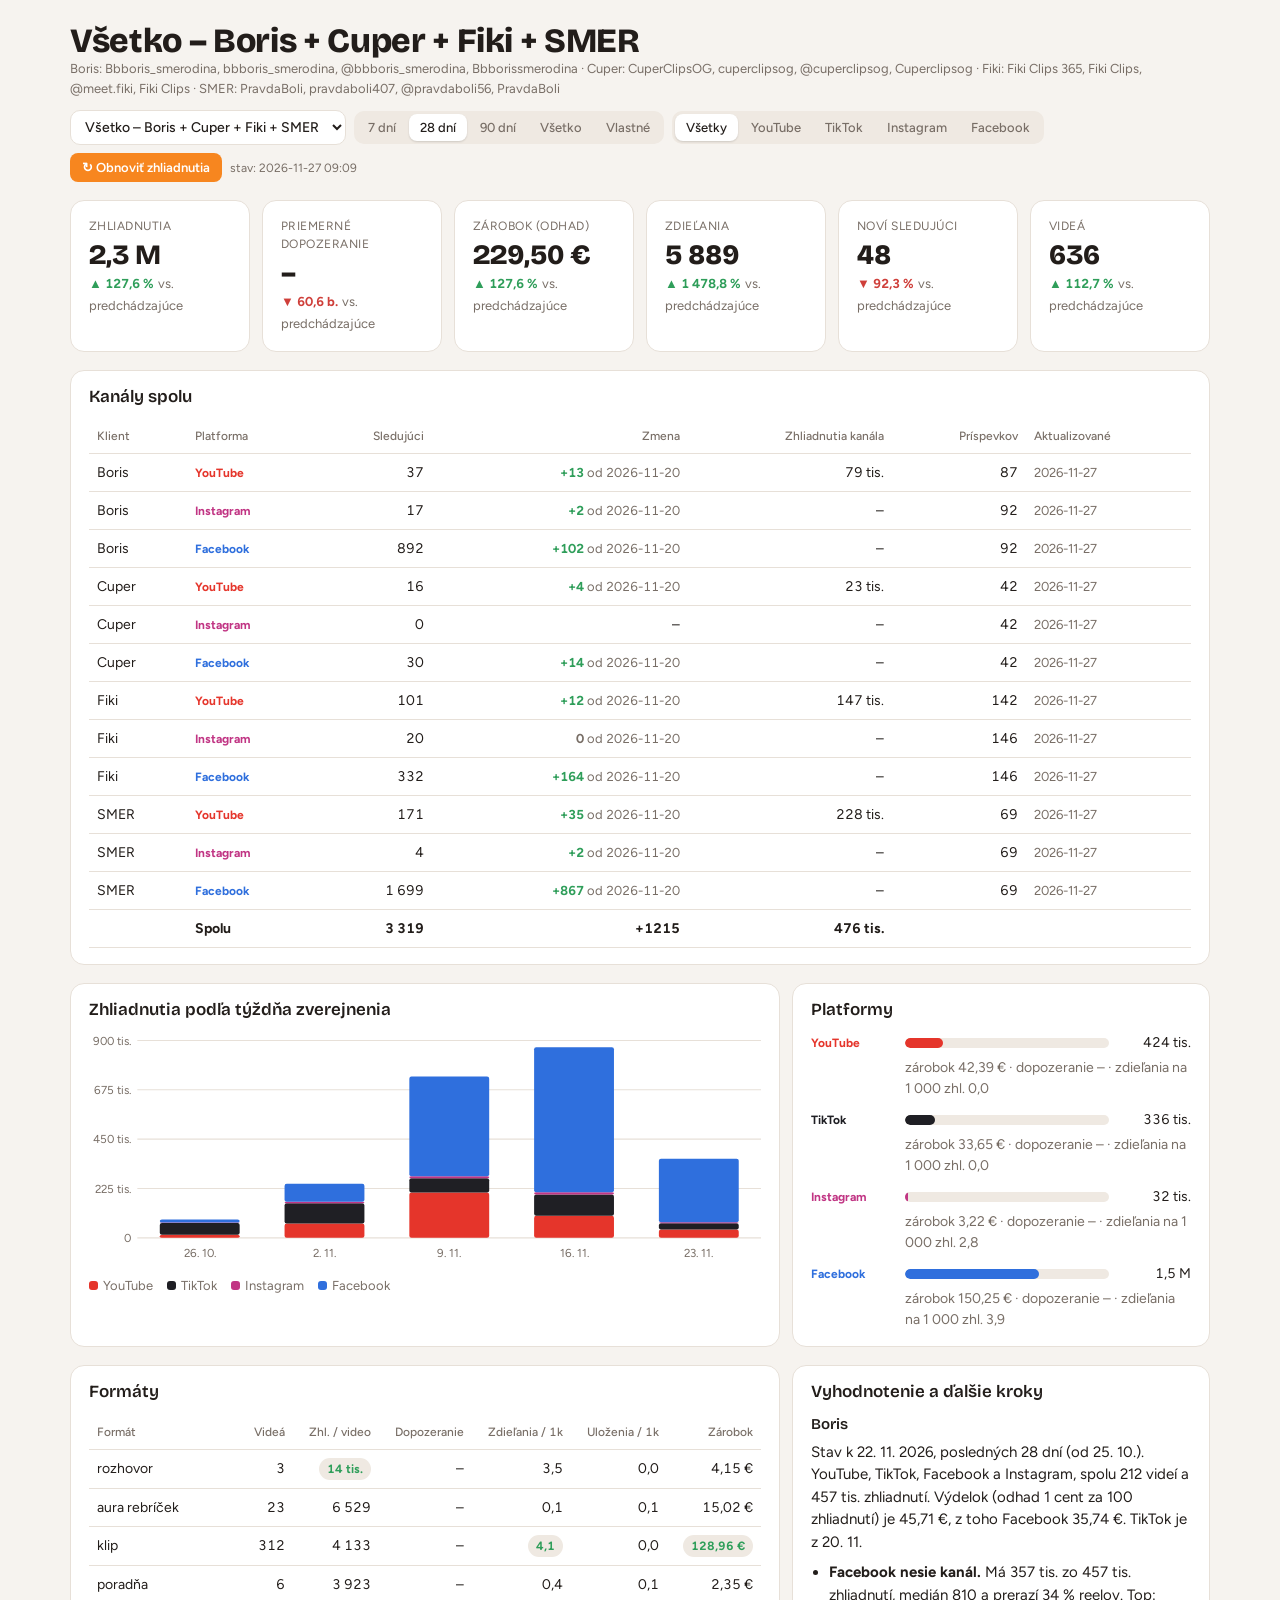
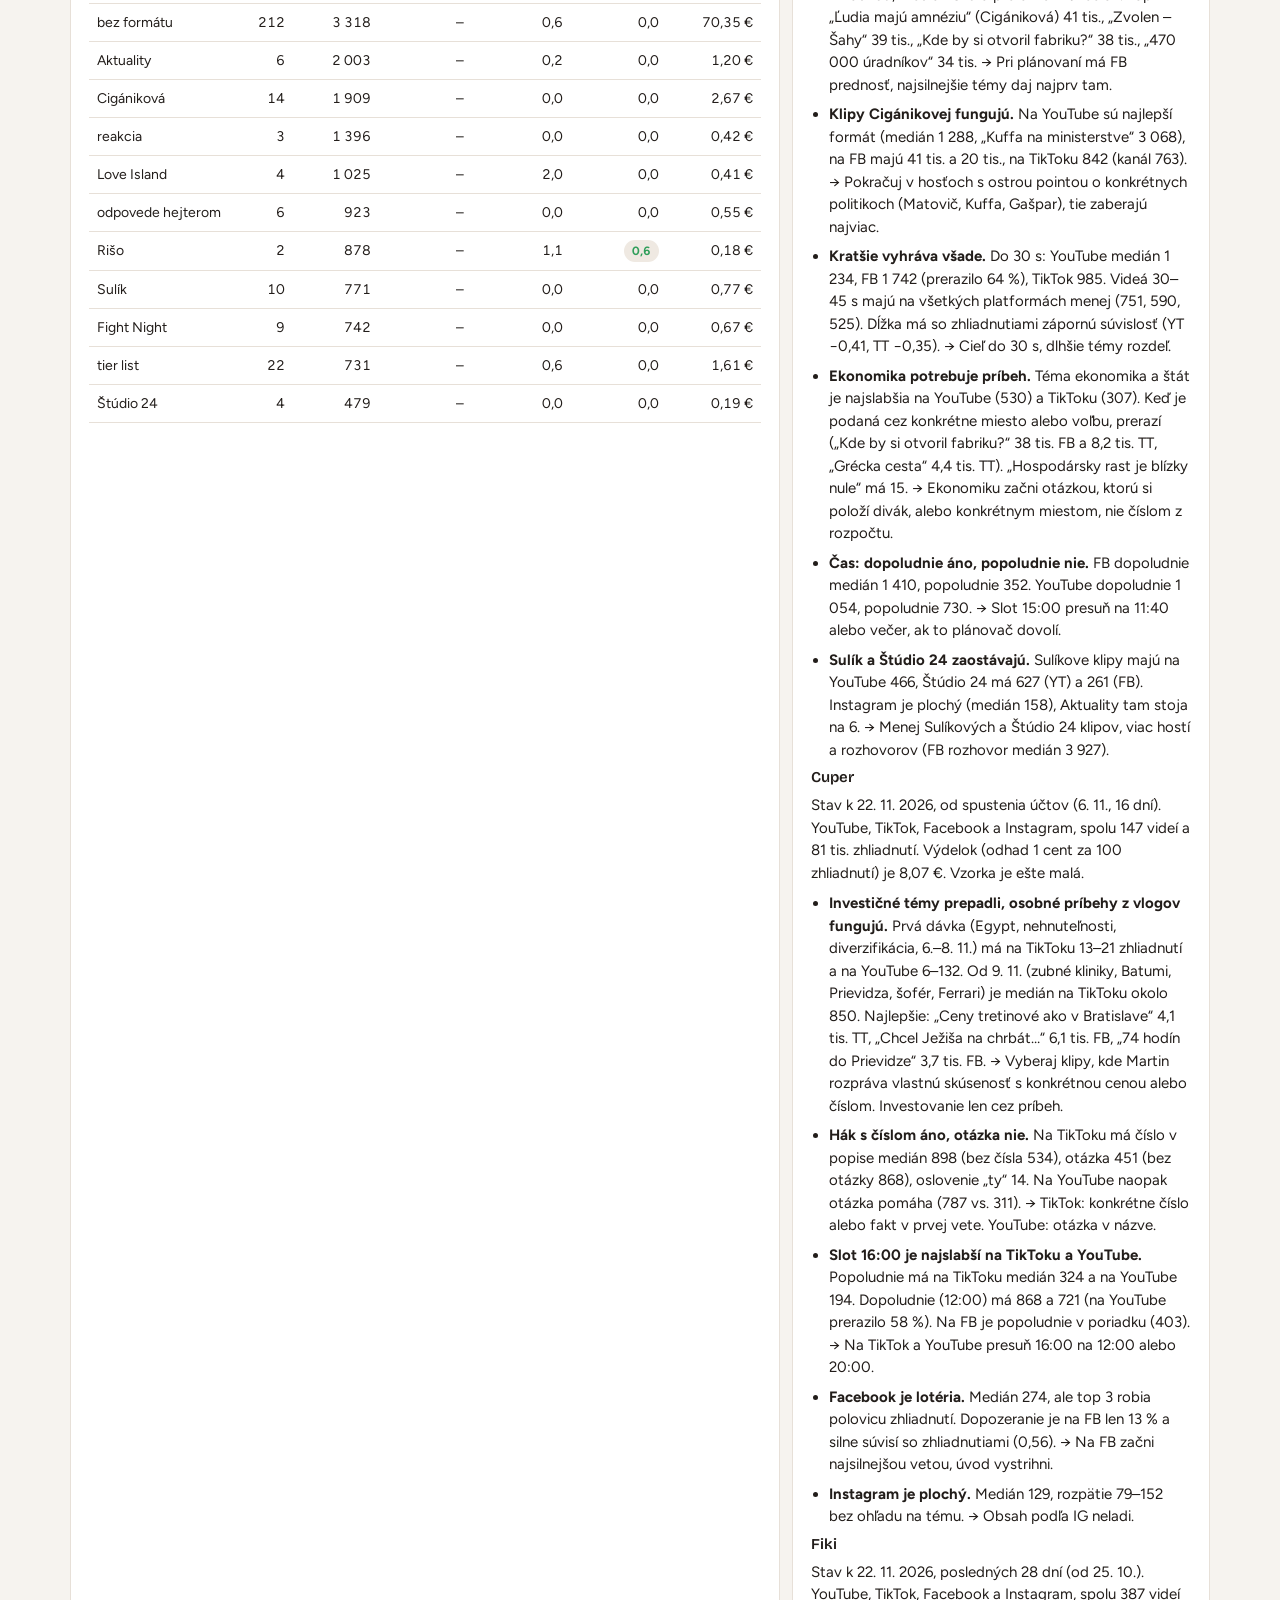
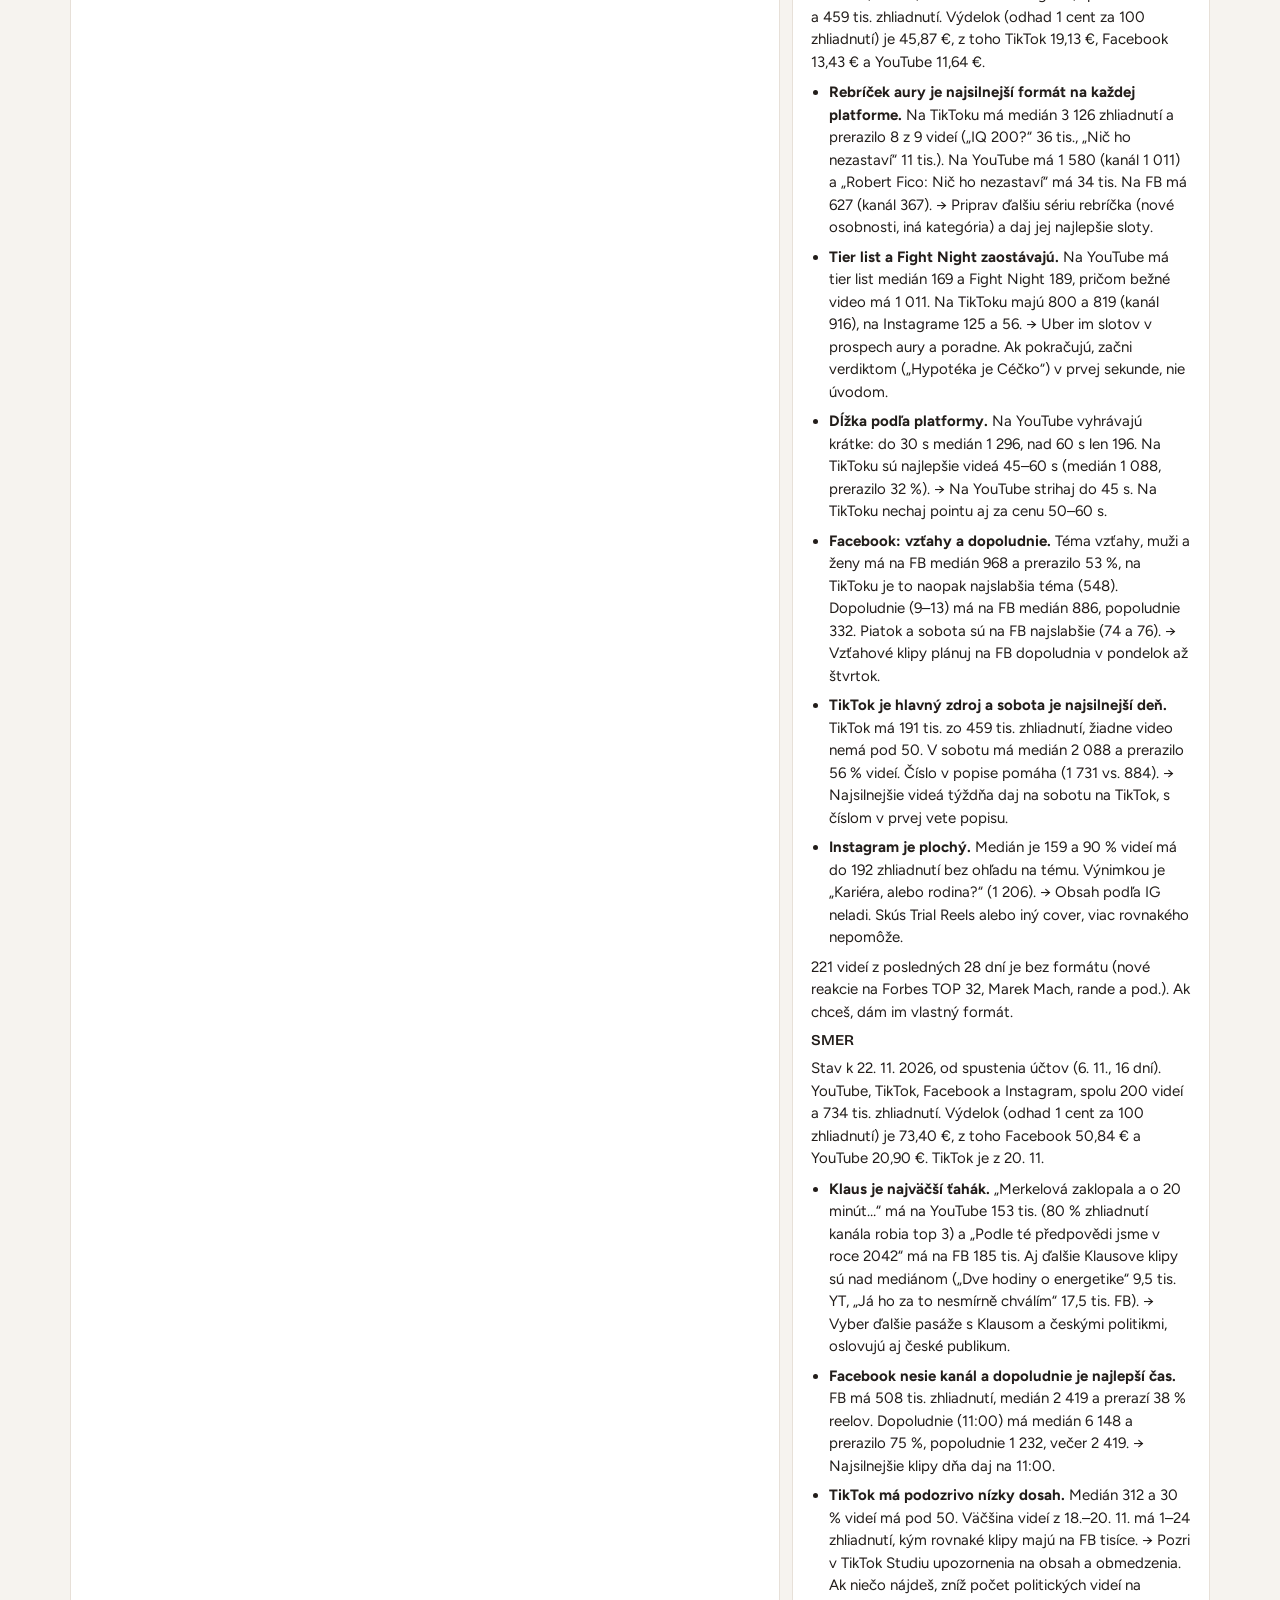
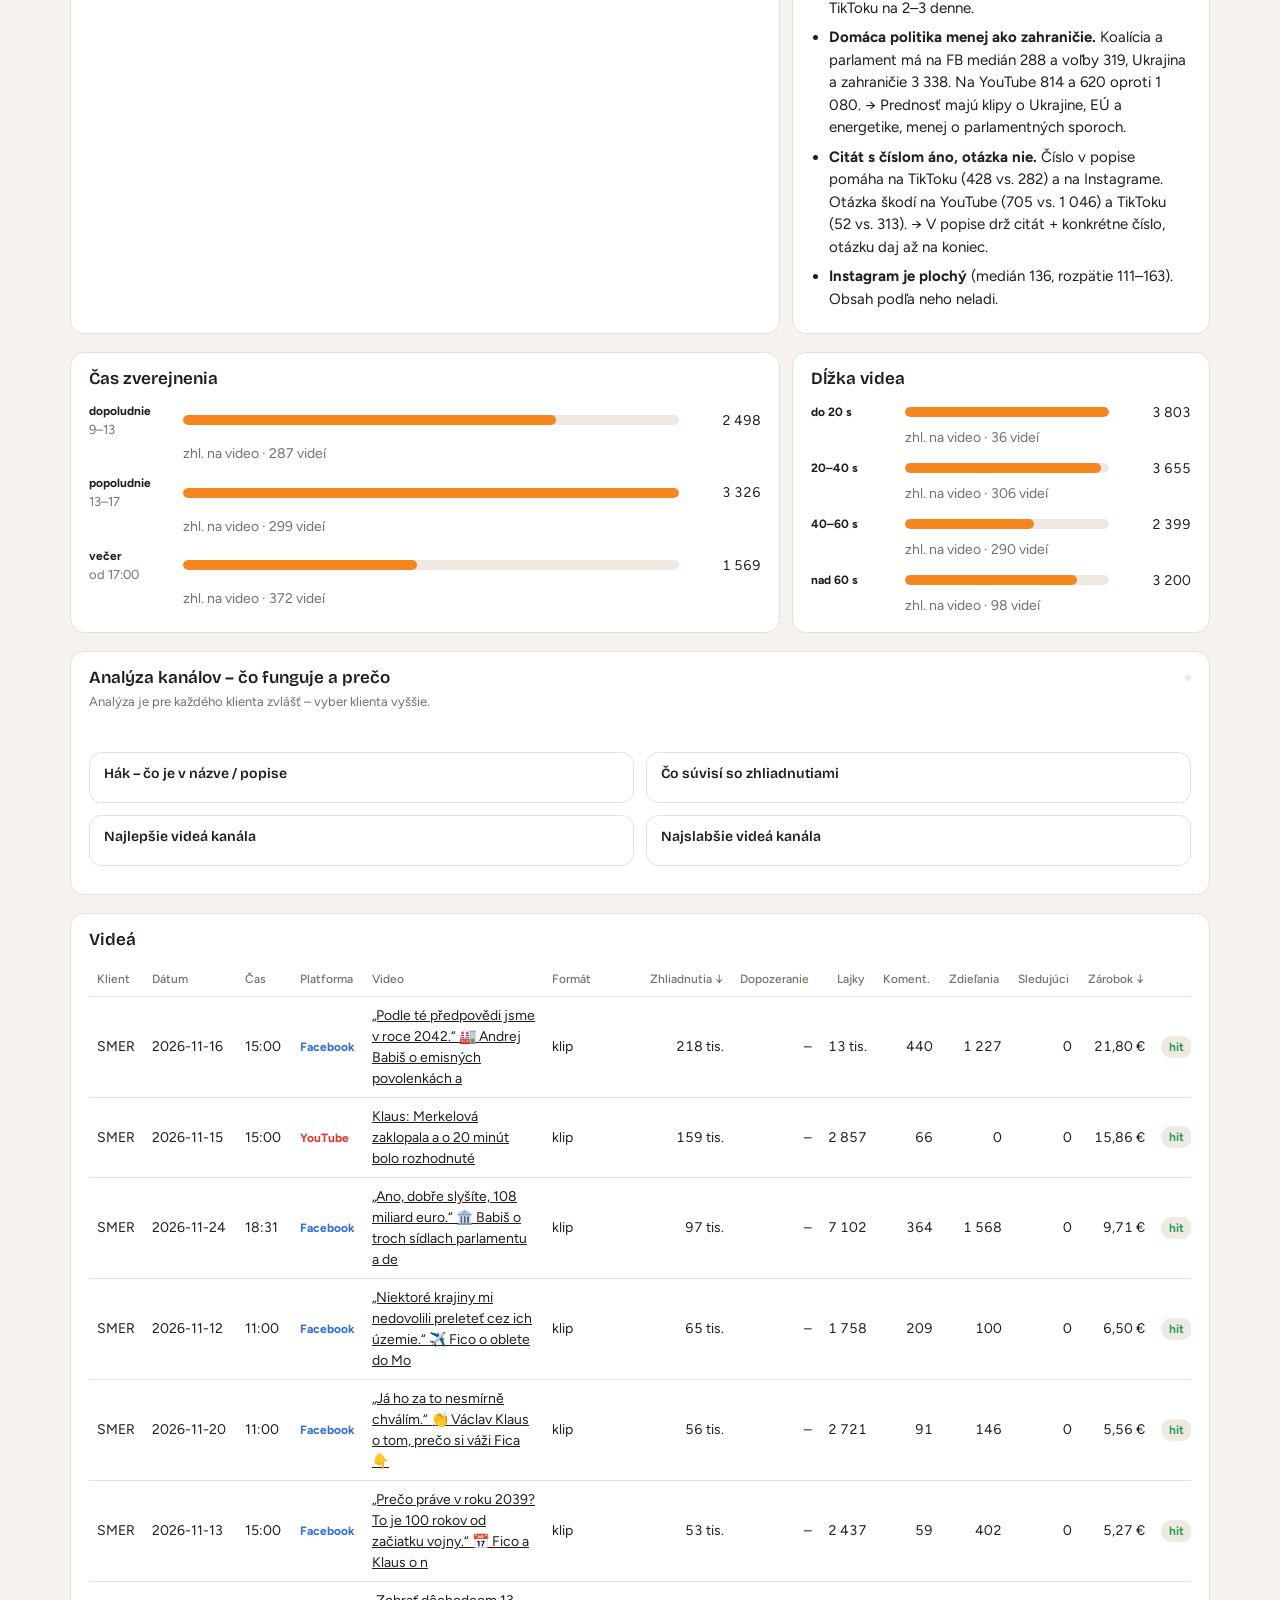
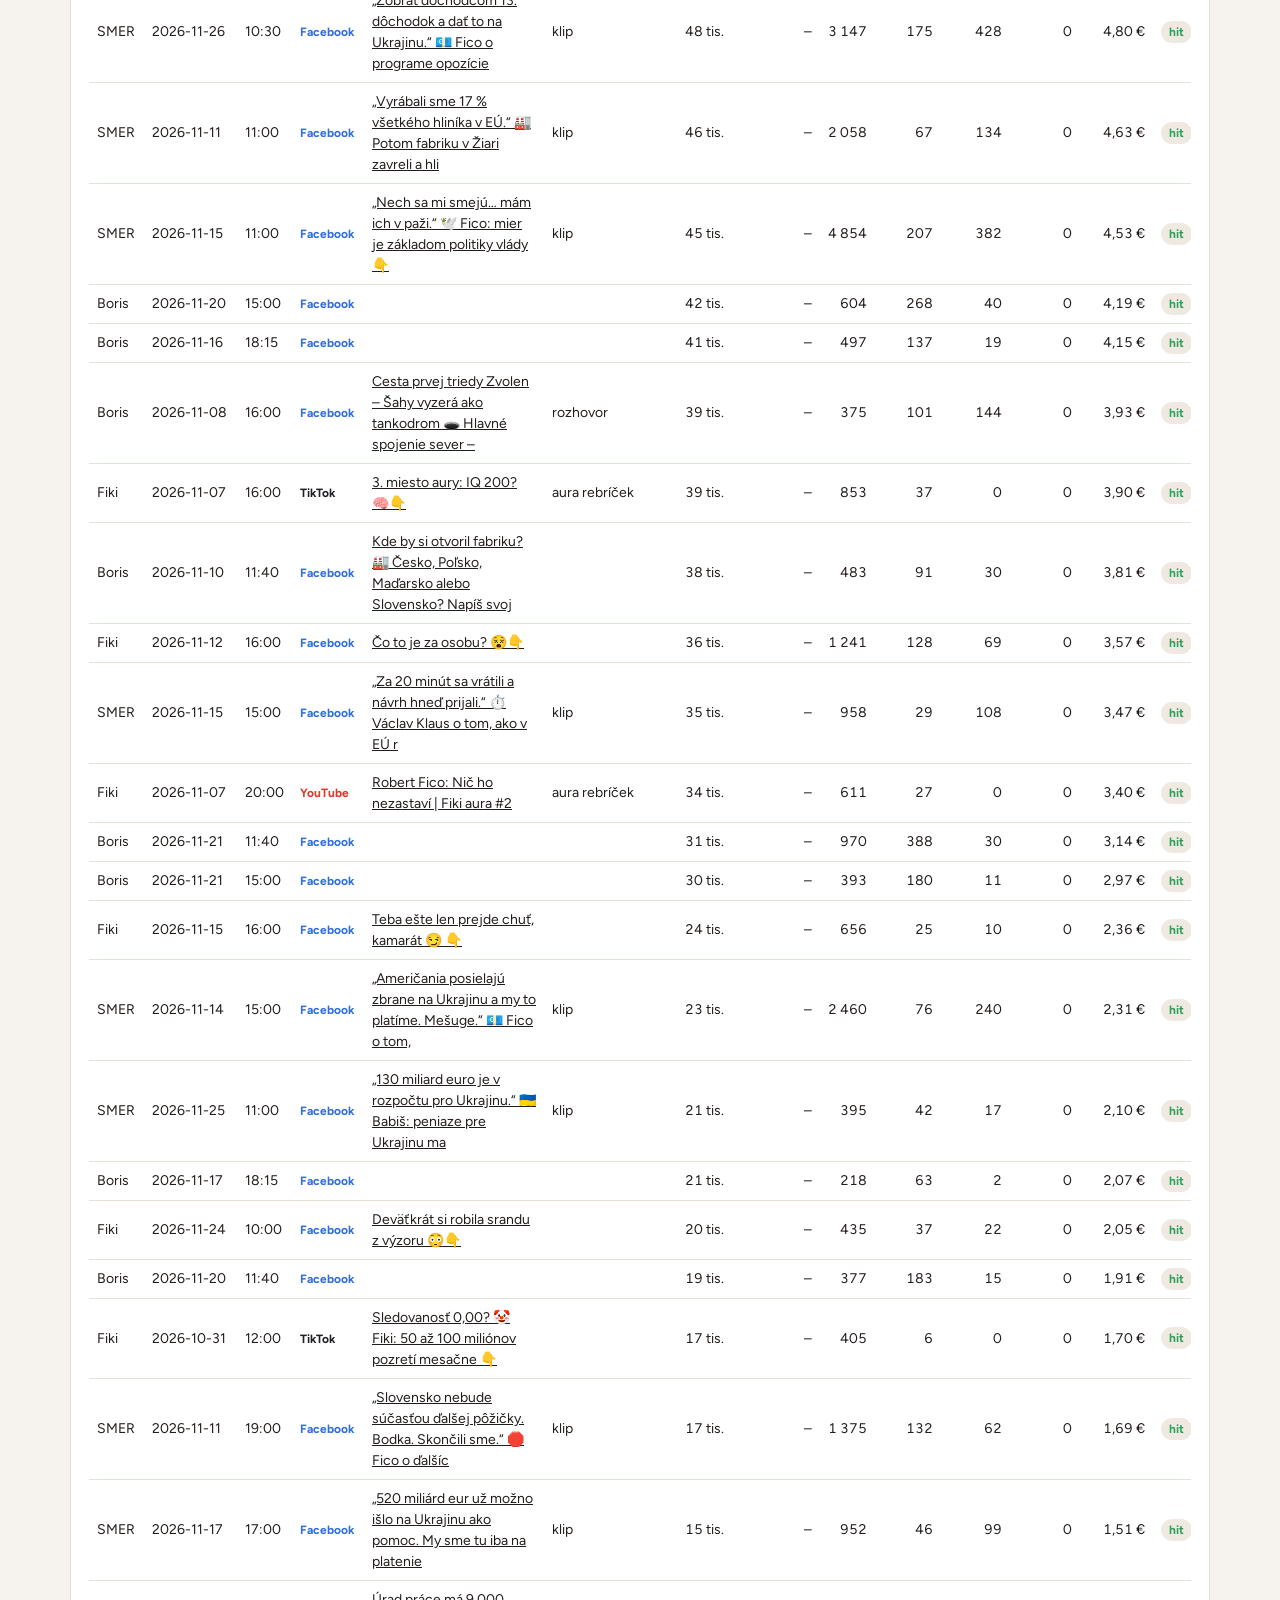
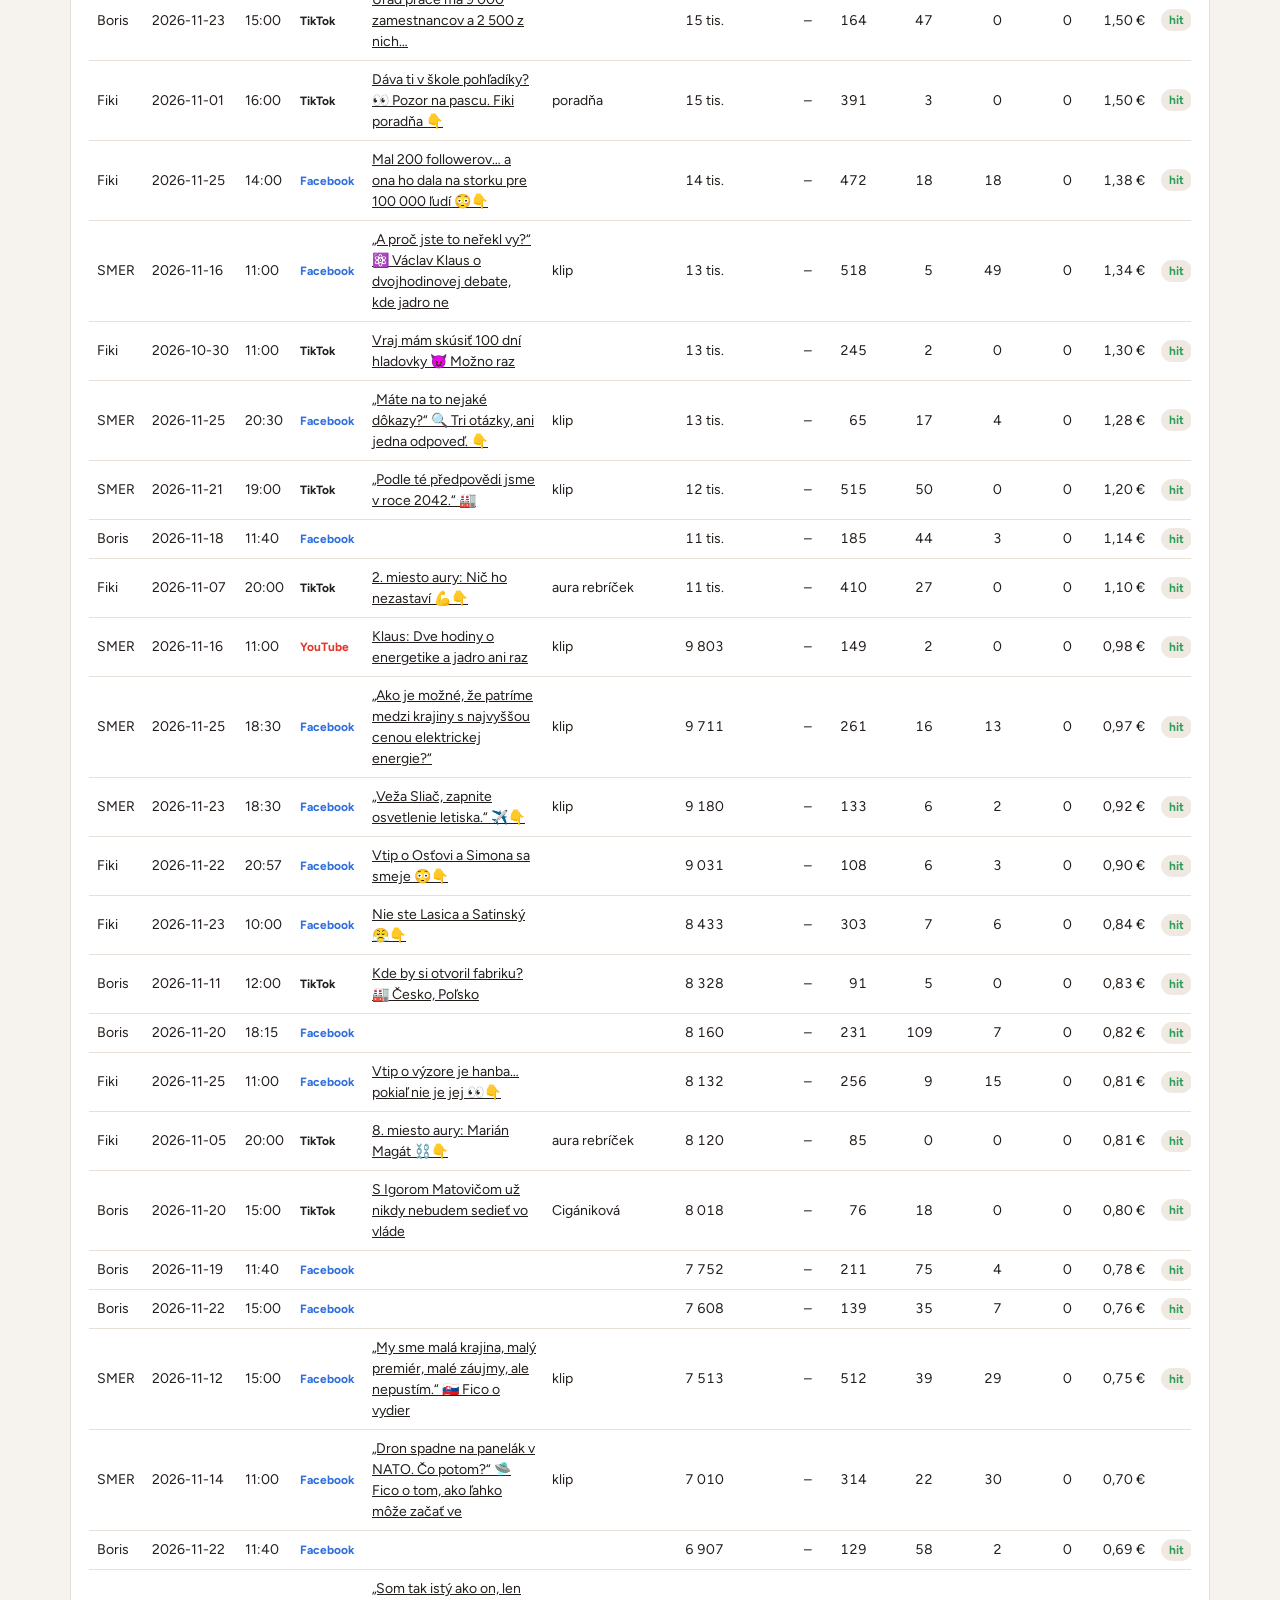
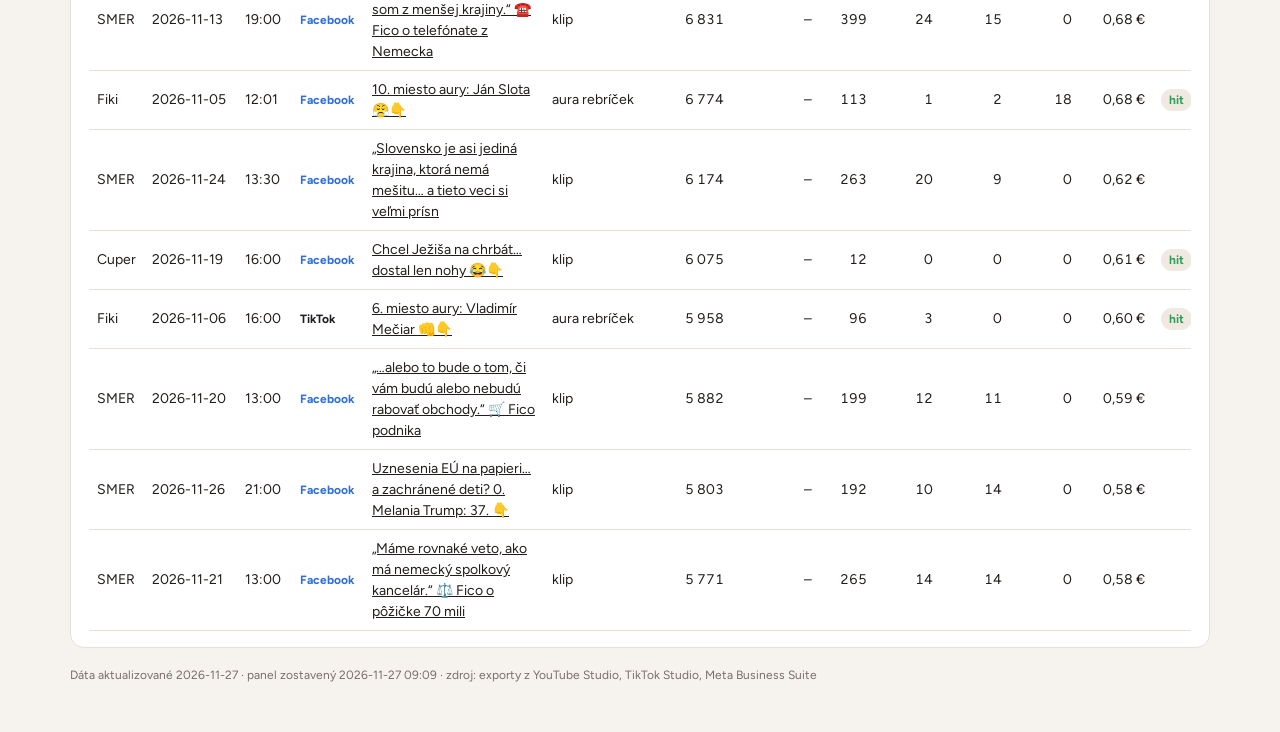
==== panel/index.html @ 96cf2577 "Panel: API update 2026-11-27 09:09" ====
<!doctype html>
<html lang="sk">
<head>
<meta name="robots" content="noindex, nofollow">
<meta charset="utf-8">
<meta name="viewport" content="width=device-width, initial-scale=1">
<title>Panel klientov</title>
<link rel="preconnect" href="https://fonts.googleapis.com">
<link rel="stylesheet" href="https://fonts.googleapis.com/css2?family=Bricolage+Grotesque:opsz,wght@12..96,600;12..96,800&family=Figtree:wght@400;500;700&display=swap">
<style>
/* Layout: horný pás klient + filtre, KPI pás, graf týždňov vedľa platforiem, formáty vedľa vyhodnotenia, tabuľka videí */
:root {
  --bg: #f6f3ef; --panel: #ffffff; --ink: #221d1a; --muted: #786e66; --line: #e7e0d8; --soft: #efe9e2;
  --accent: #f7861f; --good: #2f9e5a; --warn: #d9822b; --bad: #cf3f3a;
  --yt: #e5352b; --tt: #1f1f24; --ig: #c13584; --fb: #2f6fdd;
  --display: "Bricolage Grotesque", "Avenir Next", system-ui, sans-serif;
  --body: "Figtree", -apple-system, "Segoe UI", sans-serif;
}
@media (prefers-color-scheme: dark) { :root:not([data-theme="light"]) {
  --bg: #171412; --panel: #211d1a; --ink: #f3ede7; --muted: #a89c92; --line: #352e29; --soft: #2a2420; --tt: #e8e6ea; color-scheme: dark } }
:root[data-theme="dark"] { --bg: #171412; --panel: #211d1a; --ink: #f3ede7; --muted: #a89c92; --line: #352e29; --soft: #2a2420; --tt: #e8e6ea; color-scheme: dark }
* { box-sizing: border-box }
body { margin: 0; background: var(--bg); color: var(--ink); font: 15px/1.5 var(--body); }
.wrap { max-width: 1180px; margin: 0 auto; padding-inline: 20px; padding-block: 22px 48px; display: grid; gap: 18px }
header { display: flex; flex-wrap: wrap; align-items: center; gap: 12px 20px; justify-content: space-between }
h1 { font: 800 clamp(24px, 3.4vw, 34px)/1.1 var(--display); margin: 0; letter-spacing: -.01em; text-wrap: balance }
h2 { font: 600 17px/1.2 var(--display); margin: 0 0 12px }
.sub { color: var(--muted); font-size: 13px }
.demo { display: inline-block; vertical-align: middle; margin-left: 8px; font: 700 11px/1 var(--body); letter-spacing: .08em;
  padding: 5px 8px; border-radius: 6px; background: var(--warn); color: #fff }
.bar { display: flex; flex-wrap: wrap; gap: 8px; align-items: center }
.seg { display: inline-flex; background: var(--soft); border-radius: 10px; padding: 3px; gap: 2px; flex-wrap: wrap }
.seg button { border: 0; background: none; color: var(--muted); font: 500 13px var(--body); padding: 6px 11px; border-radius: 8px; cursor: pointer }
.seg button[aria-pressed="true"] { background: var(--panel); color: var(--ink); box-shadow: 0 1px 2px #0002 }
.seg button:focus-visible, th button:focus-visible { outline: 2px solid var(--accent); outline-offset: 1px }
.range { display: inline-flex; align-items: center; gap: 6px; font: 500 13px var(--body); color: var(--muted) }
.range[hidden] { display: none }
.range input { font: 500 13px var(--body); color: var(--ink); background: var(--panel); border: 1px solid var(--soft); border-radius: 8px; padding: 5px 8px }
.range button { border: 0; background: var(--soft); color: var(--ink); font: 500 12px var(--body); padding: 6px 9px; border-radius: 8px; cursor: pointer }
select { font: 500 14px var(--body); padding: 7px 10px; border-radius: 10px; border: 1px solid var(--line); background: var(--panel); color: var(--ink) }
.box { background: var(--panel); border: 1px solid var(--line); border-radius: 14px; padding: 16px 18px; min-width: 0 }
.kpis { display: grid; grid-template-columns: repeat(6, minmax(0, 1fr)); gap: 12px }
.kpi .label { font-size: 12px; color: var(--muted); letter-spacing: .04em; text-transform: uppercase }
.kpi .val { font: 800 28px/1.15 var(--display); font-variant-numeric: tabular-nums; margin-top: 4px }
.delta { font-size: 13px; font-weight: 700; font-variant-numeric: tabular-nums }
.up { color: var(--good) } .down { color: var(--bad) } .flat { color: var(--muted) }
.grid2 { display: grid; grid-template-columns: minmax(0, 1.7fr) minmax(0, 1fr); gap: 12px }
svg text { fill: var(--muted); font: 11px var(--body) }
.legend { display: flex; flex-wrap: wrap; gap: 6px 14px; font-size: 13px; color: var(--muted); margin-top: 6px }
.dot { display: inline-block; width: 9px; height: 9px; border-radius: 3px; margin-right: 5px; vertical-align: 0 }
.rows { display: grid; gap: 10px }
.row { display: grid; grid-template-columns: 84px minmax(0, 1fr) 72px; gap: 10px; align-items: center; font-size: 14px }
.track { height: 10px; background: var(--soft); border-radius: 5px; overflow: hidden }
.fill { height: 100% ; border-radius: 5px }
.num { font-variant-numeric: tabular-nums; text-align: right }
table { width: 100%; border-collapse: collapse; font-size: 14px }
th, td { padding: 8px 8px; border-bottom: 1px solid var(--line); text-align: left; white-space: nowrap }
td.t { white-space: normal; min-width: 180px }
th { font-size: 12px; color: var(--muted); font-weight: 500 }
th button { all: unset; cursor: pointer } th button::after { content: attr(data-s); margin-left: 3px }
td.n, th.n { text-align: right; font-variant-numeric: tabular-nums }
.scroll { overflow-x: auto }
.pill { display: inline-block; font-size: 12px; font-weight: 700; padding: 2px 8px; border-radius: 999px; background: var(--soft) }
.pill.good { color: var(--good) } .pill.bad { color: var(--bad) }
.plat { font-weight: 700; font-size: 12px }
.ins ul { margin: 0; padding-left: 18px } .ins li { margin-bottom: 7px } .ins h3 { font: 600 15px var(--display); margin: 0 0 8px }
.ins p { margin: 0 0 8px }
.empty { color: var(--muted); padding: 30px 0; text-align: center }
footer { color: var(--muted); font-size: 12px }
/* Analýza kanálov */
.an-top { display: flex; flex-wrap: wrap; gap: 8px 16px; align-items: center; justify-content: space-between; margin-bottom: 4px }
.an-top h2 { margin: 0 }
.an-k { grid-template-columns: repeat(5, minmax(0, 1fr)); margin: 14px 0 }
.an-k .box { padding: 12px 14px } .an-k .val { font-size: 22px }
.an-notes { background: var(--soft); border-radius: 12px; padding: 12px 16px; margin-bottom: 14px }
.an-notes:empty { display: none }
.an-grid { display: grid; grid-template-columns: repeat(auto-fit, minmax(330px, 1fr)); gap: 12px; margin-bottom: 12px }
.an-grid > div, .an-pair > div { border: 1px solid var(--line); border-radius: 12px; padding: 12px 14px; min-width: 0 }
.an-pair { display: grid; grid-template-columns: repeat(auto-fit, minmax(330px, 1fr)); gap: 12px; margin-bottom: 12px }
h3.t { font: 600 14px var(--display); margin: 0 0 8px }
.fr { display: grid; grid-template-columns: minmax(0, 1.3fr) minmax(60px, 1fr) 60px 64px; gap: 8px; align-items: center; font-size: 13px; padding: 3px 0 }
.fr.h { color: var(--muted); font-size: 11px; text-transform: uppercase; letter-spacing: .04em }
.fr.low { opacity: .5 }
.sbar { position: relative; height: 9px; background: var(--soft); border-radius: 5px; overflow: hidden }
.sbar i { position: absolute; inset: 0 auto 0 0; border-radius: 5px }
.sbar b { position: absolute; left: 50%; top: -2px; bottom: -2px; width: 1px; background: var(--muted); opacity: .6 }
.chips { display: flex; flex-wrap: wrap; gap: 4px; margin-top: 4px }
.chip { font-size: 11.5px; padding: 1px 7px; border-radius: 999px; background: var(--soft); color: var(--muted) }
.vlist { display: grid; gap: 10px }
.vitem { display: grid; grid-template-columns: 1fr auto; gap: 2px 10px; font-size: 13.5px }
.vitem .vt { font-weight: 500; overflow-wrap: anywhere } .vitem .vn { font-variant-numeric: tabular-nums; text-align: right; font-weight: 700 }
.vitem .chips { grid-column: 1 / -1 }
.dr { display: grid; grid-template-columns: minmax(0, 1.4fr) minmax(90px, 1fr) minmax(0, 1.2fr); gap: 8px; align-items: center; font-size: 13px; padding: 3px 0 }
.dbar { position: relative; height: 9px; background: var(--soft); border-radius: 5px }
.dbar i { position: absolute; top: 0; bottom: 0; border-radius: 5px }
.dbar b { position: absolute; left: 50%; top: -2px; bottom: -2px; width: 1px; background: var(--muted) }
.xt td, .xt th { padding: 6px 6px }
@media (max-width: 900px) { .an-k { grid-template-columns: repeat(2, minmax(0, 1fr)) } }
@media (max-width: 900px) { .kpis { grid-template-columns: repeat(2, minmax(0, 1fr)) } .grid2 { grid-template-columns: 1fr } }
.refresh { display: flex; align-items: center; gap: 8px }
.refresh button { border: 0; background: var(--accent); color: #fff; font: 600 13px var(--body); padding: 7px 12px; border-radius: 8px; cursor: pointer }
.refresh button:disabled { opacity: .6; cursor: progress }
.refresh .sub { font-size: 12px }
</style>
</head>
<body>
<div class="wrap">
  <header>
    <div>
      <h1 id="name"></h1>
      <div class="sub" id="channels"></div>
    </div>
    <div class="bar">
      <select id="client" aria-label="Klient"></select>
      <div class="seg" id="period" role="group" aria-label="Obdobie"></div>
      <div class="range" id="range" hidden><label>od <input type="date" id="from"></label><label>do <input type="date" id="to"></label><button type="button" id="thism">tento mesiac</button><button type="button" id="lastm">minulý mesiac</button></div>
      <div class="seg" id="plats" role="group" aria-label="Platforma"></div>
      <div class="refresh"><button type="button" id="refresh" title="Obnoví zhliadnutia, lajky a komentáre z YouTube, Instagramu a Facebooku (TikTok nie)">↻ Obnoviť zhliadnutia</button><span class="sub" id="refstat"></span></div>
    </div>
  </header>
  <section class="kpis" id="kpis"></section>
  <section class="box" id="acctbox"><h2>Kanály spolu</h2><div class="scroll"><table id="accts"></table></div></section>
  <section class="grid2">
    <div class="box"><h2>Zhliadnutia podľa týždňa zverejnenia</h2><div id="weeks"></div><div class="legend" id="legend"></div></div>
    <div class="box"><h2>Platformy</h2><div class="rows" id="platrows"></div></div>
  </section>
  <section class="grid2">
    <div class="box"><h2>Formáty</h2><div class="scroll"><table id="formats"></table></div></div>
    <div class="box ins"><h2>Vyhodnotenie a ďalšie kroky</h2><div id="insights"></div></div>
  </section>
  <section class="grid2">
    <div class="box"><h2>Čas zverejnenia</h2><div class="rows" id="times"></div></div>
    <div class="box"><h2>Dĺžka videa</h2><div class="rows" id="lengths"></div></div>
  </section>
  <section class="box" id="anbox">
    <div class="an-top"><h2>Analýza kanálov – čo funguje a prečo</h2><div class="seg" id="anplats" role="group" aria-label="Kanál"></div></div>
    <div class="sub" id="anmeta"></div>
    <div class="kpis an-k" id="ank"></div>
    <div class="ins an-notes" id="annotes"></div>
    <div class="an-grid" id="anfactors"></div>
    <div class="an-pair"><div><h3 class="t">Hák – čo je v názve / popise</h3><div id="anhooks"></div></div><div><h3 class="t">Čo súvisí so zhliadnutiami</h3><div id="andrivers"></div></div></div>
    <div class="an-pair"><div><h3 class="t">Najlepšie videá kanála</h3><div class="vlist" id="antop"></div></div><div><h3 class="t">Najslabšie videá kanála</h3><div class="vlist" id="anbot"></div></div></div>
  </section>
  <section class="box" id="crossbox"><h2>To isté video na viacerých platformách</h2><div class="sub" id="crossmeta"></div><div class="ins an-notes" id="crossnotes" style="margin-top:10px"></div><div class="scroll"><table class="xt" id="cross"></table></div></section>
  <section class="box" id="schedbox"><h2>Naplánované</h2><div class="sub" id="schedmeta"></div><div class="scroll"><table id="sched"></table></div></section>
  <section class="box"><h2>Videá</h2><div class="scroll"><table id="videos"></table></div></section>
  <footer id="foot"></footer>
</div>
<script>
const D = {"clients": [{"name": "Boris", "color": "#3867d6", "channels": {"youtube": "Bbboris_smerodina", "tiktok": "bbboris_smerodina", "instagram": "@bbboris_smerodina", "facebook": "Bbborissmerodina"}, "file_formats": [["studio", "Štúdio 24"], ["riso", "Rišo"], ["aktuality", "Aktuality"], ["boris\\d", "rozhovor"]], "format_rules": [], "earn_per_100_views": 0.01, "topic_rules": [["policajt|polici|radar|kamion|dialnic|zapch|zabrzd|cesta|rychlost|vodic|sahy", "doprava a polícia"], ["\\bbyt|byty|bytov|byvan|najomn", "bývanie"], ["dochod|pridavk|prispev|demograf|diet|rodin", "dôchodky a rodiny"], ["dlh|ekonom|financ|uver|\\bpozic|konsolid|inflac|dph|rozpoc|samsung|investor|uradnik|zamestnan|babka|miliard|zbran|ropy|dane", "ekonomika a štát"], ["svadb|vegas|manzel|neutocil|vraciam|koktejl|stale v politike|v politike", "osobné"], ["koalic|taraba|kuffa|fico|danko|sulik|simeck|\\bps\\b|ciganikov|opozic|parlament|curill|pcolinsk|volte|populiz|fantozz|minist|politik|vendet|slovensk|stat\\b", "politici a koalícia"]], "id": "boris", "insights": "Stav k 22. 11. 2026, posledných 28 dní (od 25. 10.). YouTube, TikTok, Facebook a Instagram, spolu 212 videí a 457 tis. zhliadnutí. Výdelok (odhad 1 cent za 100 zhliadnutí) je 45,71 €, z toho Facebook 35,74 €. TikTok je z 20. 11.\n\n- **Facebook nesie kanál.** Má 357 tis. zo 457 tis. zhliadnutí, medián 810 a prerazí 34 % reelov. Top: „Ľudia majú amnéziu“ (Cigániková) 41 tis., „Zvolen – Šahy“ 39 tis., „Kde by si otvoril fabriku?“ 38 tis., „470 000 úradníkov“ 34 tis. → Pri plánovaní má FB prednosť, najsilnejšie témy daj najprv tam.\n- **Klipy Cigánikovej fungujú.** Na YouTube sú najlepší formát (medián 1 288, „Kuffa na ministerstve“ 3 068), na FB majú 41 tis. a 20 tis., na TikToku 842 (kanál 763). → Pokračuj v hosťoch s ostrou pointou o konkrétnych politikoch (Matovič, Kuffa, Gašpar), tie zaberajú najviac.\n- **Kratšie vyhráva všade.** Do 30 s: YouTube medián 1 234, FB 1 742 (prerazilo 64 %), TikTok 985. Videá 30–45 s majú na všetkých platformách menej (751, 590, 525). Dĺžka má so zhliadnutiami zápornú súvislosť (YT −0,41, TT −0,35). → Cieľ do 30 s, dlhšie témy rozdeľ.\n- **Ekonomika potrebuje príbeh.** Téma ekonomika a štát je najslabšia na YouTube (530) a TikToku (307). Keď je podaná cez konkrétne miesto alebo voľbu, prerazí („Kde by si otvoril fabriku?“ 38 tis. FB a 8,2 tis. TT, „Grécka cesta“ 4,4 tis. TT). „Hospodársky rast je blízky nule“ má 15. → Ekonomiku začni otázkou, ktorú si položí divák, alebo konkrétnym miestom, nie číslom z rozpočtu.\n- **Čas: dopoludnie áno, popoludnie nie.** FB dopoludnie medián 1 410, popoludnie 352. YouTube dopoludnie 1 054, popoludnie 730. → Slot 15:00 presuň na 11:40 alebo večer, ak to plánovač dovolí.\n- **Sulík a Štúdio 24 zaostávajú.** Sulíkove klipy majú na YouTube 466, Štúdio 24 má 627 (YT) a 261 (FB). Instagram je plochý (medián 158), Aktuality tam stoja na 6. → Menej Sulíkových a Štúdio 24 klipov, viac hostí a rozhovorov (FB rozhovor medián 3 927).\n", "scheduled": [], "accounts": {"youtube": {"followers": 37, "total_views": 79269, "videos": 87, "synced": "2026-11-27", "followers_delta": 13, "delta_since": "2026-11-20"}, "instagram": {"followers": 17, "videos": 92, "synced": "2026-11-27", "followers_delta": 2, "delta_since": "2026-11-20"}, "facebook": {"followers": 892, "videos": 92, "synced": "2026-11-27", "followers_delta": 102, "delta_since": "2026-11-20"}}, "videos": [{"platform": "youtube", "video_id": "ufbjJgpfMjE", "published": "2026-11-26", "time": "14:30", "title": "Odobratý plyn: 0 m³. Faktúra pre Nemecko: PLNÁ SUMA 🤦 #shorts", "format": "", "duration_s": 26, "views": 9, "reach": "", "avg_view_pct": "", "avg_view_s": "", "likes": 1, "comments": 0, "shares": "", "saves": "", "followers": "", "url": "https://youtube.com/shorts/ufbjJgpfMjE", "updated": "2026-11-27"}, {"platform": "youtube", "video_id": "uWFqoS-R51U", "published": "2026-11-26", "time": "17:30", "title": "Štát platí stranám 14 € za hlas. Čo keby dostal šek aj nevolič? 💡 #shorts", "format": "", "duration_s": 37, "views": 600, "reach": "", "avg_view_pct": "", "avg_view_s": "", "likes": 6, "comments": 0, "shares": "", "saves": "", "followers": "", "url": "https://youtube.com/shorts/uWFqoS-R51U", "updated": "2026-11-27"}, {"platform": "instagram", "video_id": "18143437852723092", "published": "2026-11-26", "time": "11:30", "title": "Neberú ani kubík plynu, no zmluvu na 35 rokov platia ďalej 😳👇", "format": "", "duration_s": "", "views": 158, "reach": 123, "avg_view_pct": "", "avg_view_s": 13.4, "likes": 2, "comments": "", "shares": 4, "saves": 1, "followers": "", "url": "https://www.instagram.com/reel/DgM5RSZTQlX/", "updated": "2026-11-27"}, {"platform": "instagram", "video_id": "18140663293654743", "published": "2026-11-26", "time": "18:31", "title": "Štát platí stranám 14 € za hlas. Čo keby dostal šek aj nevolič? 💡", "format": "", "duration_s": "", "views": 143, "reach": 121, "avg_view_pct": "", "avg_view_s": 9.8, "likes": "", "comments": "", "shares": "", "saves": "", "followers": "", "url": "https://www.instagram.com/reel/DgNpW_gB6hN/", "updated": "2026-11-27"}, {"platform": "facebook", "video_id": "122123309235503134", "published": "2026-11-26", "time": "12:00", "title": "Neberú ani kubík plynu, no zmluvu na 35 rokov platia ďalej 😳👇", "format": "", "duration_s": 25, "views": 536, "reach": "", "avg_view_pct": "", "avg_view_s": 12.9, "likes": 3, "comments": 2, "shares": 1, "saves": "", "followers": "", "url": "https://www.facebook.com/reel/1636145507419578/", "updated": "2026-11-27"}, {"platform": "facebook", "video_id": "122123348601503134", "published": "2026-11-26", "time": "15:00", "title": "Štát platí stranám 14 € za hlas. Čo keby dostal šek aj nevolič? 💡", "format": "", "duration_s": 37, "views": 107, "reach": "", "avg_view_pct": "", "avg_view_s": 12.7, "likes": 1, "comments": 1, "shares": "", "saves": "", "followers": "", "url": "https://www.facebook.com/reel/1553834400105332/", "updated": "2026-11-27"}, {"platform": "youtube", "video_id": "2n2x1Q3f0LE", "published": "2026-11-25", "time": "17:30", "title": "Koľko je 6 na tretiu? Smeráci podľa Sulíka: „218“ 🤔 #shorts", "format": "", "duration_s": 23, "views": 5179, "reach": "", "avg_view_pct": "", "avg_view_s": "", "likes": 5, "comments": 0, "shares": "", "saves": "", "followers": "", "url": "https://youtube.com/shorts/2n2x1Q3f0LE", "updated": "2026-11-27"}, {"platform": "instagram", "video_id": "18120530984015689", "published": "2026-11-25", "time": "18:30", "title": "Koľko je 6³? Napíšte bez kalkulačky do komentára 👇", "format": "", "duration_s": "", "views": 145, "reach": 118, "avg_view_pct": "", "avg_view_s": 12.5, "likes": "", "comments": "", "shares": "", "saves": "", "followers": "", "url": "https://www.instagram.com/reel/DgLEjJ4BLXU/", "updated": "2026-11-27"}, {"platform": "facebook", "video_id": "122123142273503134", "published": "2026-11-25", "time": "18:00", "title": "Koľko je 6³? Napíšte bez kalkulačky do komentára 👇", "format": "", "duration_s": 22, "views": 177, "reach": "", "avg_view_pct": "", "avg_view_s": 13.6, "likes": 3, "comments": "", "shares": 1, "saves": "", "followers": "", "url": "https://www.facebook.com/reel/2382806855813768/", "updated": "2026-11-27"}, {"platform": "youtube", "video_id": "iQ74DfOj4mk", "published": "2026-11-24", "time": "14:00", "title": "Boris: Tretia poistka Fica je Matovič", "format": "", "duration_s": 41, "views": 1169, "reach": "", "avg_view_pct": "", "avg_view_s": "", "likes": 4, "comments": 3, "shares": "", "saves": "", "followers": "", "url": "https://youtube.com/shorts/iQ74DfOj4mk", "updated": "2026-11-27"}, {"platform": "youtube", "video_id": "05efVZZWVU4", "published": "2026-11-24", "time": "17:30", "title": "Boris: Fico a Matovič sa navzájom potrebujú", "format": "", "duration_s": 34, "views": 1013, "reach": "", "avg_view_pct": "", "avg_view_s": "", "likes": 7, "comments": 5, "shares": "", "saves": "", "followers": "", "url": "https://youtube.com/shorts/05efVZZWVU4", "updated": "2026-11-27"}, {"platform": "tiktok", "video_id": "7711534055073795350", "published": "2026-11-24", "time": "20:00", "title": "Podľa Borisa má Slovensko dvoch najväčších…", "format": "", "duration_s": 33, "views": 653, "reach": "", "avg_view_pct": "", "avg_view_s": "", "likes": 9, "comments": 1, "shares": "", "saves": "", "followers": "", "url": "https://www.tiktok.com/@bbboris_smerodina/video/7711534055073795350", "updated": "2026-11-25"}, {"platform": "tiktok", "video_id": "7711533726236216598", "published": "2026-11-24", "time": "15:30", "title": "Matovič tvrdí, že Fico má dve poistky", "format": "", "duration_s": 40, "views": 761, "reach": "", "avg_view_pct": "", "avg_view_s": "", "likes": 7, "comments": 1, "shares": "", "saves": "", "followers": "", "url": "https://www.tiktok.com/@bbboris_smerodina/video/7711533726236216598", "updated": "2026-11-25"}, {"platform": "instagram", "video_id": "18102337232662846", "published": "2026-11-24", "time": "11:01", "title": "Matovič tvrdí, že Fico má dve poistky – Žilinku a SME RODINA so Sulíkom. Boris m", "format": "", "duration_s": "", "views": 199, "reach": 141, "avg_view_pct": "", "avg_view_s": 19.2, "likes": 1, "comments": "", "shares": "", "saves": "", "followers": "", "url": "https://www.instagram.com/reel/DgHsSeQhO_d/", "updated": "2026-11-27"}, {"platform": "instagram", "video_id": "18118163510035948", "published": "2026-11-24", "time": "18:01", "title": "Podľa Borisa má Slovensko dvoch najväčších rozoštvávačov – Fica a Matoviča. A na", "format": "", "duration_s": "", "views": 149, "reach": 135, "avg_view_pct": "", "avg_view_s": 9.5, "likes": 1, "comments": 1, "shares": "", "saves": "", "followers": "", "url": "https://www.instagram.com/reel/DgIcVafIYfv/", "updated": "2026-11-27"}, {"platform": "facebook", "video_id": "122122829937503134", "published": "2026-11-24", "time": "11:30", "title": "Matovič tvrdí, že Fico má dve poistky – Žilinku a SME RODINA so Sulíkom. Boris m", "format": "", "duration_s": 41, "views": 180, "reach": "", "avg_view_pct": "", "avg_view_s": 14.6, "likes": 3, "comments": 1, "shares": "", "saves": "", "followers": "", "url": "https://www.facebook.com/reel/1639073243749231/", "updated": "2026-11-27"}, {"platform": "facebook", "video_id": "122122869111503134", "published": "2026-11-24", "time": "15:00", "title": "Podľa Borisa má Slovensko dvoch najväčších rozoštvávačov – Fica a Matoviča. A na", "format": "", "duration_s": 34, "views": 106, "reach": "", "avg_view_pct": "", "avg_view_s": 15.4, "likes": 4, "comments": 3, "shares": 1, "saves": "", "followers": "", "url": "https://www.facebook.com/reel/1463444771800928/", "updated": "2026-11-27"}, {"platform": "youtube", "video_id": "8yka0p_kJvU", "published": "2026-11-23", "time": "14:00", "title": "Sulík: 2 500 úradníkov hľadá ľuďom prácu. Načo?", "format": "Sulík", "duration_s": 29, "views": 1208, "reach": "", "avg_view_pct": "", "avg_view_s": "", "likes": 12, "comments": 3, "shares": "", "saves": "", "followers": "", "url": "https://youtube.com/shorts/8yka0p_kJvU", "updated": "2026-11-27"}, {"platform": "youtube", "video_id": "J63ltjVnaLY", "published": "2026-11-23", "time": "17:00", "title": "Boris: Predbehli nás aj Rumuni", "format": "", "duration_s": 23, "views": 1062, "reach": "", "avg_view_pct": "", "avg_view_s": "", "likes": 2, "comments": 2, "shares": "", "saves": "", "followers": "", "url": "https://youtube.com/shorts/J63ltjVnaLY", "updated": "2026-11-27"}, {"platform": "tiktok", "video_id": "7711113150367583510", "published": "2026-11-23", "time": "19:30", "title": "Pred 20 rokmi boli Poliaci aj Rumuni za nami", "format": "", "duration_s": 22, "views": 728, "reach": "", "avg_view_pct": "", "avg_view_s": "", "likes": 6, "comments": 4, "shares": "", "saves": "", "followers": "", "url": "https://www.tiktok.com/@bbboris_smerodina/video/7711113150367583510", "updated": "2026-11-25"}, {"platform": "tiktok", "video_id": "7711112814609354006", "published": "2026-11-23", "time": "15:00", "title": "Úrad práce má 9 000 zamestnancov a 2 500 z nich…", "format": "", "duration_s": 28, "views": 15000, "reach": "", "avg_view_pct": "", "avg_view_s": "", "likes": 164, "comments": 47, "shares": "", "saves": "", "followers": "", "url": "https://www.tiktok.com/@bbboris_smerodina/video/7711112814609354006", "updated": "2026-11-25"}, {"platform": "instagram", "video_id": "18134757271833620", "published": "2026-11-23", "time": "18:30", "title": "Pred 20 rokmi boli Poliaci aj Rumuni za nami 📉 Dnes nás podľa Eurostatu predbehl", "format": "", "duration_s": "", "views": 183, "reach": 136, "avg_view_pct": "", "avg_view_s": 10.6, "likes": 2, "comments": "", "shares": "", "saves": "", "followers": "", "url": "https://www.instagram.com/reel/DgF66gzBVg4/", "updated": "2026-11-27"}, {"platform": "instagram", "video_id": "18118563914612903", "published": "2026-11-23", "time": "11:30", "title": "Úrad práce má 9 000 zamestnancov a 2 500 z nich hľadá ľuďom prácu – v čase, keď ", "format": "", "duration_s": "", "views": 151, "reach": 121, "avg_view_pct": "", "avg_view_s": 9.9, "likes": "", "comments": "", "shares": 3, "saves": "", "followers": "", "url": "https://www.instagram.com/reel/DgFK45si13u/", "updated": "2026-11-27"}, {"platform": "facebook", "video_id": "122122603887503134", "published": "2026-11-23", "time": "13:00", "title": "Pred 20 rokmi boli Poliaci aj Rumuni za nami 📉 Dnes nás podľa Eurostatu predbehl", "format": "", "duration_s": 22, "views": 162, "reach": "", "avg_view_pct": "", "avg_view_s": 12.2, "likes": 5, "comments": 3, "shares": 2, "saves": "", "followers": "", "url": "https://www.facebook.com/reel/993041037219825/", "updated": "2026-11-27"}, {"platform": "facebook", "video_id": "122122565799503134", "published": "2026-11-23", "time": "10:00", "title": "Úrad práce má 9 000 zamestnancov a 2 500 z nich hľadá ľuďom prácu – v čase, keď ", "format": "", "duration_s": 29, "views": 310, "reach": "", "avg_view_pct": "", "avg_view_s": 14.6, "likes": 5, "comments": 6, "shares": 1, "saves": "", "followers": "", "url": "https://www.facebook.com/reel/2049024222478562/", "updated": "2026-11-27"}, {"platform": "youtube", "video_id": "FqulD5XiNUg", "published": "2026-11-22", "time": "11:40", "title": "Sulík a Kollár: PS + Smer? Sobášiť oheň s vodou", "format": "Sulík", "duration_s": 33, "views": 1152, "reach": "", "avg_view_pct": "", "avg_view_s": "", "likes": 6, "comments": 2, "shares": "", "saves": "", "followers": "", "url": "https://youtube.com/shorts/FqulD5XiNUg", "updated": "2026-11-27"}, {"platform": "youtube", "video_id": "R8PB0xB8hjo", "published": "2026-11-22", "time": "15:00", "title": "Boris: Hekeri vypli platby, ľudia si nekúpili jedlo", "format": "", "duration_s": 30, "views": 1007, "reach": "", "avg_view_pct": "", "avg_view_s": "", "likes": 5, "comments": 3, "shares": "", "saves": "", "followers": "", "url": "https://youtube.com/shorts/R8PB0xB8hjo", "updated": "2026-11-27"}, {"platform": "youtube", "video_id": "LADkdS5NB1I", "published": "2026-11-22", "time": "18:15", "title": "Boris: Premiér? Pokojne nech je ním Sulík", "format": "", "duration_s": 16, "views": 1070, "reach": "", "avg_view_pct": "", "avg_view_s": "", "likes": 6, "comments": 1, "shares": "", "saves": "", "followers": "", "url": "https://youtube.com/shorts/LADkdS5NB1I", "updated": "2026-11-27"}, {"platform": "tiktok", "video_id": "7709177462105623830", "published": "2026-11-22", "time": "20:30", "title": "Kamión ide 93, druhý ho predbieha 94,5", "format": "", "duration_s": 41, "views": 509, "reach": "", "avg_view_pct": "", "avg_view_s": "", "likes": 6, "comments": 1, "shares": "", "saves": "", "followers": "", "url": "https://www.tiktok.com/@bbboris_smerodina/video/7709177462105623830", "updated": "2026-11-25"}, {"platform": "tiktok", "video_id": "7709136834651278614", "published": "2026-11-22", "time": "18:15", "title": "Nemám ambíciu byť premiérom", "format": "", "duration_s": 15, "views": 5168, "reach": "", "avg_view_pct": "", "avg_view_s": "", "likes": 30, "comments": 25, "shares": "", "saves": "", "followers": "", "url": "https://www.tiktok.com/@bbboris_smerodina/video/7709136834651278614", "updated": "2026-11-25"}, {"platform": "tiktok", "video_id": "7709136633181801750", "published": "2026-11-22", "time": "15:00", "title": "Vo Švédsku napadli hekeri platby", "format": "", "duration_s": 29, "views": 1364, "reach": "", "avg_view_pct": "", "avg_view_s": "", "likes": 25, "comments": 2, "shares": "", "saves": "", "followers": "", "url": "https://www.tiktok.com/@bbboris_smerodina/video/7709136633181801750", "updated": "2026-11-25"}, {"platform": "tiktok", "video_id": "7709136394228206870", "published": "2026-11-22", "time": "11:40", "title": "Kto sa chce mať lepšie, musí makať 💪", "format": "", "duration_s": 32, "views": 743, "reach": "", "avg_view_pct": "", "avg_view_s": "", "likes": 5, "comments": 2, "shares": "", "saves": "", "followers": "", "url": "https://www.tiktok.com/@bbboris_smerodina/video/7709136394228206870", "updated": "2026-11-25"}, {"platform": "instagram", "video_id": "18094987775695247", "published": "2026-11-22", "time": "11:40", "title": "", "format": "", "duration_s": "", "views": 150, "reach": 125, "avg_view_pct": "", "avg_view_s": 12.4, "likes": "", "comments": "", "shares": "", "saves": "", "followers": "", "url": "https://www.instagram.com/reel/DgCnPGVhG8M/", "updated": "2026-11-27"}, {"platform": "instagram", "video_id": "18160828243502152", "published": "2026-11-22", "time": "15:01", "title": "", "format": "", "duration_s": "", "views": 6, "reach": 4, "avg_view_pct": "", "avg_view_s": 12.2, "likes": "", "comments": "", "shares": "", "saves": "", "followers": "", "url": "https://www.instagram.com/reel/DgC-IcQHIjv/", "updated": "2026-11-27"}, {"platform": "instagram", "video_id": "18643147039051294", "published": "2026-11-22", "time": "18:15", "title": "", "format": "", "duration_s": "", "views": 164, "reach": 123, "avg_view_pct": "", "avg_view_s": 9.2, "likes": 1, "comments": "", "shares": "", "saves": "", "followers": "", "url": "https://www.instagram.com/reel/DgDUdXGBg7W/", "updated": "2026-11-27"}, {"platform": "facebook", "video_id": "122122332435503134", "published": "2026-11-22", "time": "11:40", "title": "", "format": "", "duration_s": 32, "views": 6907, "reach": "", "avg_view_pct": "", "avg_view_s": 13.8, "likes": 129, "comments": 58, "shares": 2, "saves": "", "followers": "", "url": "https://www.facebook.com/reel/1628790998276505/", "updated": "2026-11-27"}, {"platform": "facebook", "video_id": "122122379715503134", "published": "2026-11-22", "time": "15:00", "title": "", "format": "", "duration_s": 30, "views": 7608, "reach": "", "avg_view_pct": "", "avg_view_s": 14.1, "likes": 139, "comments": 35, "shares": 7, "saves": "", "followers": "", "url": "https://www.facebook.com/reel/1013148098501635/", "updated": "2026-11-27"}, {"platform": "facebook", "video_id": "122122415103503134", "published": "2026-11-22", "time": "18:15", "title": "", "format": "", "duration_s": 15, "views": 1414, "reach": "", "avg_view_pct": "", "avg_view_s": 10.9, "likes": 26, "comments": 16, "shares": 2, "saves": "", "followers": "", "url": "https://www.facebook.com/reel/2017040738969872/", "updated": "2026-11-27"}, {"platform": "youtube", "video_id": "JH8n6XIAvaE", "published": "2026-11-21", "time": "15:00", "title": "Sulík: Nadával mi do idiotov, odišli sme pre bager", "format": "Sulík", "duration_s": 23, "views": 1113, "reach": "", "avg_view_pct": "", "avg_view_s": "", "likes": 5, "comments": 2, "shares": "", "saves": "", "followers": "", "url": "https://youtube.com/shorts/JH8n6XIAvaE", "updated": "2026-11-27"}, {"platform": "youtube", "video_id": "UiKTsA-sN8I", "published": "2026-11-21", "time": "11:40", "title": "Boris: Premiér má byť v Bruseli, nie v Moskve", "format": "", "duration_s": 28, "views": 1009, "reach": "", "avg_view_pct": "", "avg_view_s": "", "likes": 7, "comments": 3, "shares": "", "saves": "", "followers": "", "url": "https://youtube.com/shorts/UiKTsA-sN8I", "updated": "2026-11-27"}, {"platform": "youtube", "video_id": "VKMSny8E6ds", "published": "2026-11-21", "time": "18:15", "title": "Boris: 13. dôchodok na dlh? To je korupcia", "format": "", "duration_s": 25, "views": 1021, "reach": "", "avg_view_pct": "", "avg_view_s": "", "likes": 5, "comments": 1, "shares": "", "saves": "", "followers": "", "url": "https://youtube.com/shorts/VKMSny8E6ds", "updated": "2026-11-27"}, {"platform": "tiktok", "video_id": "7709177169066593538", "published": "2026-11-21", "time": "20:30", "title": "Najdrahšia diaľnica nie je predražená", "format": "", "duration_s": 39, "views": 320, "reach": "", "avg_view_pct": "", "avg_view_s": "", "likes": 1, "comments": 0, "shares": "", "saves": "", "followers": "", "url": "https://www.tiktok.com/@bbboris_smerodina/video/7709177169066593538", "updated": "2026-11-25"}, {"platform": "tiktok", "video_id": "7709136092712144150", "published": "2026-11-21", "time": "18:15", "title": "13. dôchodok bez peňazí? Ja to vnímam ako korupciu", "format": "", "duration_s": 24, "views": 762, "reach": "", "avg_view_pct": "", "avg_view_s": "", "likes": 13, "comments": 7, "shares": "", "saves": "", "followers": "", "url": "https://www.tiktok.com/@bbboris_smerodina/video/7709136092712144150", "updated": "2026-11-25"}, {"platform": "tiktok", "video_id": "7709135835039403286", "published": "2026-11-21", "time": "15:00", "title": "SaS neodišla z vlády preto, že mi Matovič nadával", "format": "", "duration_s": 22, "views": 986, "reach": "", "avg_view_pct": "", "avg_view_s": "", "likes": 17, "comments": 4, "shares": "", "saves": "", "followers": "", "url": "https://www.tiktok.com/@bbboris_smerodina/video/7709135835039403286", "updated": "2026-11-25"}, {"platform": "tiktok", "video_id": "7709135616956517654", "published": "2026-11-21", "time": "11:40", "title": "Kašľať na Šimečkovu mamu – to nech riešia politológovia", "format": "", "duration_s": 27, "views": 5151, "reach": "", "avg_view_pct": "", "avg_view_s": "", "likes": 45, "comments": 37, "shares": "", "saves": "", "followers": "", "url": "https://www.tiktok.com/@bbboris_smerodina/video/7709135616956517654", "updated": "2026-11-25"}, {"platform": "instagram", "video_id": "17892855075686127", "published": "2026-11-21", "time": "15:00", "title": "", "format": "", "duration_s": "", "views": 158, "reach": 132, "avg_view_pct": "", "avg_view_s": 7.7, "likes": "", "comments": "", "shares": "", "saves": "", "followers": "", "url": "https://www.instagram.com/reel/DgAZV-EH3XV/", "updated": "2026-11-27"}, {"platform": "instagram", "video_id": "18130237325488887", "published": "2026-11-21", "time": "11:41", "title": "", "format": "", "duration_s": "", "views": 156, "reach": 124, "avg_view_pct": "", "avg_view_s": 17.5, "likes": "", "comments": "", "shares": "", "saves": "", "followers": "", "url": "https://www.instagram.com/reel/DgACdChMhcr/", "updated": "2026-11-27"}, {"platform": "instagram", "video_id": "18654002665014103", "published": "2026-11-21", "time": "18:16", "title": "", "format": "", "duration_s": "", "views": 171, "reach": 138, "avg_view_pct": "", "avg_view_s": 10.3, "likes": 1, "comments": 1, "shares": "", "saves": "", "followers": "", "url": "https://www.instagram.com/reel/DgAvsyBhSiC/", "updated": "2026-11-27"}, {"platform": "facebook", "video_id": "122122098753503134", "published": "2026-11-21", "time": "15:00", "title": "", "format": "", "duration_s": 22, "views": 29715, "reach": "", "avg_view_pct": "", "avg_view_s": 14.5, "likes": 393, "comments": 180, "shares": 11, "saves": "", "followers": "", "url": "https://www.facebook.com/reel/1497995948895298/", "updated": "2026-11-27"}, {"platform": "facebook", "video_id": "122122055295503134", "published": "2026-11-21", "time": "11:40", "title": "", "format": "", "duration_s": 27, "views": 31425, "reach": "", "avg_view_pct": "", "avg_view_s": 13.2, "likes": 970, "comments": 388, "shares": 30, "saves": "", "followers": "", "url": "https://www.facebook.com/reel/1541414277749406/", "updated": "2026-11-27"}, {"platform": "facebook", "video_id": "122122140009503134", "published": "2026-11-21", "time": "18:16", "title": "", "format": "", "duration_s": 24, "views": 3262, "reach": "", "avg_view_pct": "", "avg_view_s": 13.6, "likes": 65, "comments": 34, "shares": 4, "saves": "", "followers": "", "url": "https://www.facebook.com/reel/1814290356311357/", "updated": "2026-11-27"}, {"platform": "youtube", "video_id": "2xVHMP0Kp7c", "published": "2026-11-20", "time": "11:40", "title": "Boris: Neuriadili by ani staničný bufet", "format": "", "duration_s": 31, "views": 1223, "reach": "", "avg_view_pct": "", "avg_view_s": "", "likes": 7, "comments": 1, "shares": "", "saves": "", "followers": "", "url": "https://youtube.com/shorts/2xVHMP0Kp7c", "updated": "2026-11-27"}, {"platform": "youtube", "video_id": "Q9HCUIWpaQg", "published": "2026-11-20", "time": "18:15", "title": "Boris: Odišiel Samsung – „to nie je problém“", "format": "", "duration_s": 21, "views": 753, "reach": "", "avg_view_pct": "", "avg_view_s": "", "likes": 7, "comments": 1, "shares": "", "saves": "", "followers": "", "url": "https://youtube.com/shorts/Q9HCUIWpaQg", "updated": "2026-11-27"}, {"platform": "youtube", "video_id": "S_bF24ZA2bQ", "published": "2026-11-20", "time": "15:00", "title": "Sulík: S Matovičom už nikdy vo vláde", "format": "Sulík", "duration_s": 16, "views": 1498, "reach": "", "avg_view_pct": "", "avg_view_s": "", "likes": 8, "comments": 4, "shares": "", "saves": "", "followers": "", "url": "https://youtube.com/shorts/S_bF24ZA2bQ", "updated": "2026-11-27"}, {"platform": "tiktok", "video_id": "7709176152207691030", "published": "2026-11-20", "time": "20:30", "title": "6 miliárd dlhu, 6 miliárd konsolidácie a dlh rastie", "format": "", "duration_s": 44, "views": 278, "reach": "", "avg_view_pct": "", "avg_view_s": "", "likes": 2, "comments": 1, "shares": "", "saves": "", "followers": "", "url": "https://www.tiktok.com/@bbboris_smerodina/video/7709176152207691030", "updated": "2026-11-25"}, {"platform": "tiktok", "video_id": "7709135335724289302", "published": "2026-11-20", "time": "18:15", "title": "Odišiel Samsung? Asi ľudia prestali pozerať televíziu", "format": "", "duration_s": 20, "views": 952, "reach": "", "avg_view_pct": "", "avg_view_s": "", "likes": 14, "comments": 3, "shares": "", "saves": "", "followers": "", "url": "https://www.tiktok.com/@bbboris_smerodina/video/7709135335724289302", "updated": "2026-11-25"}, {"platform": "tiktok", "video_id": "7709134996103023894", "published": "2026-11-20", "time": "15:00", "title": "S Igorom Matovičom už nikdy nebudem sedieť vo vláde", "format": "Cigániková", "duration_s": 15, "views": 8018, "reach": "", "avg_view_pct": "", "avg_view_s": "", "likes": 76, "comments": 18, "shares": "", "saves": "", "followers": "", "url": "https://www.tiktok.com/@bbboris_smerodina/video/7709134996103023894", "updated": "2026-11-25"}, {"platform": "tiktok", "video_id": "7709134703546223894", "published": "2026-11-20", "time": "11:40", "title": "Riadia nás ekonomickí analfabeti 💶", "format": "", "duration_s": 30, "views": 677, "reach": "", "avg_view_pct": "", "avg_view_s": "", "likes": 8, "comments": 4, "shares": "", "saves": "", "followers": "", "url": "https://www.tiktok.com/@bbboris_smerodina/video/7709134703546223894", "updated": "2026-11-25"}, {"platform": "instagram", "video_id": "18140955253728672", "published": "2026-11-20", "time": "11:40", "title": "", "format": "", "duration_s": "", "views": 177, "reach": 144, "avg_view_pct": "", "avg_view_s": 13.6, "likes": "", "comments": "", "shares": "", "saves": "", "followers": "", "url": "https://www.instagram.com/reel/Df9dpvWQ04z/", "updated": "2026-11-27"}, {"platform": "instagram", "video_id": "18034244153914269", "published": "2026-11-20", "time": "18:16", "title": "", "format": "", "duration_s": "", "views": 178, "reach": 137, "avg_view_pct": "", "avg_view_s": 10.5, "likes": 2, "comments": "", "shares": "", "saves": "", "followers": "", "url": "https://www.instagram.com/reel/Df-K4omzbuJ/", "updated": "2026-11-27"}, {"platform": "instagram", "video_id": "17907728871656023", "published": "2026-11-20", "time": "15:01", "title": "", "format": "", "duration_s": "", "views": 163, "reach": 126, "avg_view_pct": "", "avg_view_s": 8.6, "likes": "", "comments": "", "shares": "", "saves": "", "followers": "", "url": "https://www.instagram.com/reel/Df90j1HsV-u/", "updated": "2026-11-27"}, {"platform": "facebook", "video_id": "122121797097503134", "published": "2026-11-20", "time": "11:40", "title": "", "format": "", "duration_s": 30, "views": 19054, "reach": "", "avg_view_pct": "", "avg_view_s": 15, "likes": 377, "comments": 183, "shares": 15, "saves": "", "followers": "", "url": "https://www.facebook.com/reel/1579152990640068/", "updated": "2026-11-27"}, {"platform": "facebook", "video_id": "122121874689503134", "published": "2026-11-20", "time": "18:15", "title": "", "format": "", "duration_s": 20, "views": 8160, "reach": "", "avg_view_pct": "", "avg_view_s": 10.8, "likes": 231, "comments": 109, "shares": 7, "saves": "", "followers": "", "url": "https://www.facebook.com/reel/1503276601652415/", "updated": "2026-11-27"}, {"platform": "facebook", "video_id": "122121839181503134", "published": "2026-11-20", "time": "15:00", "title": "", "format": "", "duration_s": 16, "views": 41914, "reach": "", "avg_view_pct": "", "avg_view_s": 15.2, "likes": 604, "comments": 268, "shares": 40, "saves": "", "followers": "", "url": "https://www.facebook.com/reel/1299962205642833/", "updated": "2026-11-27"}, {"platform": "youtube", "video_id": "2ZCYtugaQbE", "published": "2026-11-19", "time": "11:40", "title": "Cigániková: Konzervatív či liberál? Hlúpa debata", "format": "Cigániková", "duration_s": 22, "views": 1085, "reach": "", "avg_view_pct": "", "avg_view_s": "", "likes": 2, "comments": 3, "shares": "", "saves": "", "followers": "", "url": "https://youtube.com/shorts/2ZCYtugaQbE", "updated": "2026-11-27"}, {"platform": "youtube", "video_id": "3o3M4HOFXVA", "published": "2026-11-19", "time": "18:15", "title": "Cigániková: Zákon, aby Gašpar neskončil vo väzení?", "format": "Cigániková", "duration_s": 15, "views": 1568, "reach": "", "avg_view_pct": "", "avg_view_s": "", "likes": 15, "comments": 1, "shares": "", "saves": "", "followers": "", "url": "https://youtube.com/shorts/3o3M4HOFXVA", "updated": "2026-11-27"}, {"platform": "tiktok", "video_id": "7708767339826679063", "published": "2026-11-19", "time": "18:15", "title": "Pre Boha živého, nie s touto koalíciou ⚖️", "format": "", "duration_s": 14, "views": 933, "reach": "", "avg_view_pct": "", "avg_view_s": "", "likes": 15, "comments": 0, "shares": "", "saves": "", "followers": "", "url": "https://www.tiktok.com/@bbboris_smerodina/video/7708767339826679063", "updated": "2026-11-25"}, {"platform": "tiktok", "video_id": "7709176809161624854", "published": "2026-11-19", "time": "15:00", "title": "23 000 detí bude raz platiť 53 000 dôchodcov", "format": "", "duration_s": 61, "views": 416, "reach": "", "avg_view_pct": "", "avg_view_s": "", "likes": 4, "comments": 0, "shares": "", "saves": "", "followers": "", "url": "https://www.tiktok.com/@bbboris_smerodina/video/7709176809161624854", "updated": "2026-11-25"}, {"platform": "tiktok", "video_id": "7708767100638317827", "published": "2026-11-19", "time": "11:40", "title": "Konzervatív či liberál? Hlúpa debata 💶", "format": "Cigániková", "duration_s": 21, "views": 705, "reach": "", "avg_view_pct": "", "avg_view_s": "", "likes": 11, "comments": 0, "shares": "", "saves": "", "followers": "", "url": "https://www.tiktok.com/@bbboris_smerodina/video/7708767100638317827", "updated": "2026-11-25"}, {"platform": "instagram", "video_id": "18084173936343050", "published": "2026-11-19", "time": "11:41", "title": "", "format": "", "duration_s": "", "views": 5, "reach": 4, "avg_view_pct": "", "avg_view_s": 6.8, "likes": "", "comments": "", "shares": "", "saves": "", "followers": "", "url": "https://www.instagram.com/reel/Df644cKzDai/", "updated": "2026-11-27"}, {"platform": "instagram", "video_id": "18102979736414535", "published": "2026-11-19", "time": "18:16", "title": "", "format": "", "duration_s": "", "views": 160, "reach": 128, "avg_view_pct": "", "avg_view_s": 6.7, "likes": "", "comments": "", "shares": "", "saves": "", "followers": "", "url": "https://www.instagram.com/reel/Df7mFT3iYhc/", "updated": "2026-11-27"}, {"platform": "facebook", "video_id": "122121435513503134", "published": "2026-11-19", "time": "11:40", "title": "", "format": "", "duration_s": 21, "views": 7752, "reach": "", "avg_view_pct": "", "avg_view_s": 10.3, "likes": 211, "comments": 75, "shares": 4, "saves": "", "followers": "", "url": "https://www.facebook.com/reel/2215586266033678/", "updated": "2026-11-27"}, {"platform": "facebook", "video_id": "122121587499503134", "published": "2026-11-19", "time": "18:15", "title": "", "format": "", "duration_s": 15, "views": 834, "reach": "", "avg_view_pct": "", "avg_view_s": 6.2, "likes": 4, "comments": 2, "shares": "", "saves": "", "followers": "", "url": "https://www.facebook.com/reel/1430785205702910/", "updated": "2026-11-27"}, {"platform": "youtube", "video_id": "HX_Id_4Y_JE", "published": "2026-11-18", "time": "11:40", "title": "Cigániková: Sulík hovorí 10 rokov to isté", "format": "Cigániková", "duration_s": 23, "views": 1594, "reach": "", "avg_view_pct": "", "avg_view_s": "", "likes": 4, "comments": 1, "shares": "", "saves": "", "followers": "", "url": "https://youtube.com/shorts/HX_Id_4Y_JE", "updated": "2026-11-27"}, {"platform": "youtube", "video_id": "1rQsNS_YuhA", "published": "2026-11-18", "time": "18:15", "title": "Cigániková: Politici klamú, aby vyzerali dobre", "format": "Cigániková", "duration_s": 12, "views": 777, "reach": "", "avg_view_pct": "", "avg_view_s": "", "likes": 5, "comments": 0, "shares": "", "saves": "", "followers": "", "url": "https://youtube.com/shorts/1rQsNS_YuhA", "updated": "2026-11-27"}, {"platform": "tiktok", "video_id": "7709207603573804310", "published": "2026-11-18", "time": "20:30", "title": "Bez rastu nerastú mzdy ani dane", "format": "", "duration_s": 61, "views": 275, "reach": "", "avg_view_pct": "", "avg_view_s": "", "likes": 2, "comments": 0, "shares": "", "saves": "", "followers": "", "url": "https://www.tiktok.com/@bbboris_smerodina/video/7709207603573804310", "updated": "2026-11-25"}, {"platform": "tiktok", "video_id": "7708766846207479062", "published": "2026-11-18", "time": "18:15", "title": "Politici zvyknú klamať, len aby vyzerali dobre", "format": "Cigániková", "duration_s": 11, "views": 500, "reach": "", "avg_view_pct": "", "avg_view_s": "", "likes": 6, "comments": 2, "shares": "", "saves": "", "followers": "", "url": "https://www.tiktok.com/@bbboris_smerodina/video/7708766846207479062", "updated": "2026-11-25"}, {"platform": "tiktok", "video_id": "7709176491648601366", "published": "2026-11-18", "time": "15:00", "title": "Policajt ťa pustí, keď vezieš dieťa do nemocnice", "format": "", "duration_s": 34, "views": 297, "reach": "", "avg_view_pct": "", "avg_view_s": "", "likes": 2, "comments": 0, "shares": "", "saves": "", "followers": "", "url": "https://www.tiktok.com/@bbboris_smerodina/video/7709176491648601366", "updated": "2026-11-25"}, {"platform": "tiktok", "video_id": "7708766589729967382", "published": "2026-11-18", "time": "11:40", "title": "Sulík hovorí 10 rokov to isté 🔁", "format": "Cigániková", "duration_s": 22, "views": 838, "reach": "", "avg_view_pct": "", "avg_view_s": "", "likes": 6, "comments": 1, "shares": "", "saves": "", "followers": "", "url": "https://www.tiktok.com/@bbboris_smerodina/video/7708766589729967382", "updated": "2026-11-25"}, {"platform": "instagram", "video_id": "18123219310961626", "published": "2026-11-18", "time": "11:41", "title": "", "format": "", "duration_s": "", "views": 5, "reach": 3, "avg_view_pct": "", "avg_view_s": 14.3, "likes": "", "comments": "", "shares": "", "saves": "", "followers": "", "url": "https://www.instagram.com/reel/Df4UFNSsRap/", "updated": "2026-11-27"}, {"platform": "instagram", "video_id": "18111175553192731", "published": "2026-11-18", "time": "18:16", "title": "", "format": "", "duration_s": "", "views": 5, "reach": 3, "avg_view_pct": "", "avg_view_s": 2.3, "likes": "", "comments": "", "shares": "", "saves": "", "followers": "", "url": "https://www.instagram.com/reel/Df5BSI5tcUJ/", "updated": "2026-11-27"}, {"platform": "facebook", "video_id": "122121195447503134", "published": "2026-11-18", "time": "11:40", "title": "", "format": "", "duration_s": 22, "views": 11362, "reach": "", "avg_view_pct": "", "avg_view_s": 11.9, "likes": 185, "comments": 44, "shares": 3, "saves": "", "followers": "", "url": "https://www.facebook.com/reel/1176173374937402/", "updated": "2026-11-27"}, {"platform": "facebook", "video_id": "122121272349503134", "published": "2026-11-18", "time": "18:15", "title": "", "format": "", "duration_s": 11, "views": 1115, "reach": "", "avg_view_pct": "", "avg_view_s": 6.1, "likes": 11, "comments": "", "shares": 1, "saves": "", "followers": "", "url": "https://www.facebook.com/reel/1314771054116686/", "updated": "2026-11-27"}, {"platform": "youtube", "video_id": "zJdzWAqLn3c", "published": "2026-11-17", "time": "11:40", "title": "Cigániková: Stačilo zobrať pukance a nechať ich dusiť", "format": "Cigániková", "duration_s": 15, "views": 1857, "reach": "", "avg_view_pct": "", "avg_view_s": "", "likes": 6, "comments": 0, "shares": "", "saves": "", "followers": "", "url": "https://youtube.com/shorts/zJdzWAqLn3c", "updated": "2026-11-27"}, {"platform": "youtube", "video_id": "7cHPUDlKrGI", "published": "2026-11-17", "time": "18:15", "title": "Cigániková: Kuffa na ministerstve? No fakt výhra", "format": "Cigániková", "duration_s": 15, "views": 3085, "reach": "", "avg_view_pct": "", "avg_view_s": "", "likes": 14, "comments": 1, "shares": "", "saves": "", "followers": "", "url": "https://youtube.com/shorts/7cHPUDlKrGI", "updated": "2026-11-27"}, {"platform": "tiktok", "video_id": "7708766316894735638", "published": "2026-11-17", "time": "18:15", "title": "Za Kuffu na ministerstve? No fakt výhra 🏆", "format": "Cigániková", "duration_s": 14, "views": 2665, "reach": "", "avg_view_pct": "", "avg_view_s": "", "likes": 12, "comments": 0, "shares": "", "saves": "", "followers": "", "url": "https://www.tiktok.com/@bbboris_smerodina/video/7708766316894735638", "updated": "2026-11-25"}, {"platform": "tiktok", "video_id": "7708765979978845462", "published": "2026-11-17", "time": "11:40", "title": "Stačilo zobrať pukance 🍿 a nechať Danka s Tarabom", "format": "Cigániková", "duration_s": 14, "views": 866, "reach": "", "avg_view_pct": "", "avg_view_s": "", "likes": 8, "comments": 0, "shares": "", "saves": "", "followers": "", "url": "https://www.tiktok.com/@bbboris_smerodina/video/7708765979978845462", "updated": "2026-11-25"}, {"platform": "instagram", "video_id": "18122616175959669", "published": "2026-11-17", "time": "11:40", "title": "", "format": "", "duration_s": "", "views": 162, "reach": 130, "avg_view_pct": "", "avg_view_s": 7.2, "likes": "", "comments": "", "shares": "", "saves": "", "followers": "", "url": "https://www.instagram.com/reel/Df1vOR9IUYN/", "updated": "2026-11-27"}, {"platform": "instagram", "video_id": "18181713232448944", "published": "2026-11-17", "time": "18:16", "title": "", "format": "", "duration_s": "", "views": 166, "reach": 123, "avg_view_pct": "", "avg_view_s": 7.6, "likes": "", "comments": "", "shares": "", "saves": "", "followers": "", "url": "https://www.instagram.com/reel/Df2cftZvZi4/", "updated": "2026-11-27"}, {"platform": "facebook", "video_id": "122120853015503134", "published": "2026-11-17", "time": "11:40", "title": "", "format": "", "duration_s": 15, "views": 1661, "reach": "", "avg_view_pct": "", "avg_view_s": 6.8, "likes": 18, "comments": 11, "shares": "", "saves": "", "followers": "", "url": "https://www.facebook.com/reel/2605696236545230/", "updated": "2026-11-27"}, {"platform": "facebook", "video_id": "122120931351503134", "published": "2026-11-17", "time": "18:15", "title": "", "format": "", "duration_s": 15, "views": 20691, "reach": "", "avg_view_pct": "", "avg_view_s": 11.5, "likes": 218, "comments": 63, "shares": 2, "saves": "", "followers": "", "url": "https://www.facebook.com/reel/1660741228782991/", "updated": "2026-11-27"}, {"platform": "youtube", "video_id": "Q9AddUWMg7I", "published": "2026-11-16", "time": "18:15", "title": "Cigániková: Ľudia majú amnéziu, nepamätajú si vládu 2020", "format": "Cigániková", "duration_s": 26, "views": 1161, "reach": "", "avg_view_pct": "", "avg_view_s": "", "likes": 4, "comments": 0, "shares": "", "saves": "", "followers": "", "url": "https://youtube.com/shorts/Q9AddUWMg7I", "updated": "2026-11-27"}, {"platform": "tiktok", "video_id": "7708765570719583510", "published": "2026-11-16", "time": "18:15", "title": "Ľudia majú amnéziu? 🧠 Matovič, Kollár, Gröhling", "format": "Cigániková", "duration_s": 25, "views": 2003, "reach": "", "avg_view_pct": "", "avg_view_s": "", "likes": 20, "comments": 3, "shares": "", "saves": "", "followers": "", "url": "https://www.tiktok.com/@bbboris_smerodina/video/7708765570719583510", "updated": "2026-11-25"}, {"platform": "instagram", "video_id": "18134572876847058", "published": "2026-11-16", "time": "18:16", "title": "", "format": "", "duration_s": "", "views": 150, "reach": 119, "avg_view_pct": "", "avg_view_s": 11.2, "likes": "", "comments": 1, "shares": "", "saves": "", "followers": "", "url": "https://www.instagram.com/reel/Dfz3tZHEhN7/", "updated": "2026-11-27"}, {"platform": "facebook", "video_id": "122120566065503134", "published": "2026-11-16", "time": "18:15", "title": "", "format": "", "duration_s": 26, "views": 41492, "reach": "", "avg_view_pct": "", "avg_view_s": 15.9, "likes": 497, "comments": 137, "shares": 19, "saves": "", "followers": "", "url": "https://www.facebook.com/reel/1129990519731867/", "updated": "2026-11-27"}, {"platform": "tiktok", "video_id": "7705090615859580182", "published": "2026-11-12", "time": "12:00", "title": "My si na vás nechceme požičiavať 💶 Nižšie dane", "format": "", "duration_s": 53, "views": 753, "reach": "", "avg_view_pct": "", "avg_view_s": "", "likes": 2, "comments": 0, "shares": "", "saves": "", "followers": "", "url": "https://www.tiktok.com/@bbboris_smerodina/video/7705090615859580182", "updated": "2026-11-25"}, {"platform": "youtube", "video_id": "lFKHXd-xxf8", "published": "2026-11-11", "time": "11:40", "title": "Boris: Slovensko má najdlhší mama hotel v EÚ", "format": "", "duration_s": 27, "views": 1176, "reach": "", "avg_view_pct": "", "avg_view_s": "", "likes": 5, "comments": 2, "shares": "", "saves": "", "followers": "", "url": "https://youtube.com/shorts/lFKHXd-xxf8", "updated": "2026-11-27"}, {"platform": "tiktok", "video_id": "7705936407629516054", "published": "2026-11-11", "time": "20:00", "title": "Sme na tom najhoršie v EÚ – najdlhší mama hotel", "format": "", "duration_s": 26, "views": 989, "reach": "", "avg_view_pct": "", "avg_view_s": "", "likes": 10, "comments": 3, "shares": "", "saves": "", "followers": "", "url": "https://www.tiktok.com/@bbboris_smerodina/video/7705936407629516054", "updated": "2026-11-25"}, {"platform": "tiktok", "video_id": "7705935985174924566", "published": "2026-11-11", "time": "16:00", "title": "Grécka cesta: polovičné dôchodky 📉", "format": "", "duration_s": 27, "views": 4392, "reach": "", "avg_view_pct": "", "avg_view_s": "", "likes": 29, "comments": 13, "shares": "", "saves": "", "followers": "", "url": "https://www.tiktok.com/@bbboris_smerodina/video/7705935985174924566", "updated": "2026-11-25"}, {"platform": "tiktok", "video_id": "7705935453131754774", "published": "2026-11-11", "time": "12:00", "title": "Kde by si otvoril fabriku? 🏭 Česko, Poľsko", "format": "", "duration_s": 26, "views": 8328, "reach": "", "avg_view_pct": "", "avg_view_s": "", "likes": 91, "comments": 5, "shares": "", "saves": "", "followers": "", "url": "https://www.tiktok.com/@bbboris_smerodina/video/7705935453131754774", "updated": "2026-11-25"}, {"platform": "instagram", "video_id": "18101147798396159", "published": "2026-11-11", "time": "11:41", "title": "Sme na tom najhoršie v EÚ – najdlhší mama hotel 🏠 Mladí nemajú kde bývať, ceny b", "format": "", "duration_s": "", "views": 160, "reach": 132, "avg_view_pct": "", "avg_view_s": 7.5, "likes": "", "comments": "", "shares": "", "saves": "", "followers": "", "url": "https://www.instagram.com/reel/DfmSjSpE5KP/", "updated": "2026-11-27"}, {"platform": "facebook", "video_id": "122118887781503134", "published": "2026-11-11", "time": "11:41", "title": "Sme na tom najhoršie v EÚ – najdlhší mama hotel 🏠 Mladí nemajú kde bývať, ceny b", "format": "", "duration_s": 26, "views": 1745, "reach": "", "avg_view_pct": "", "avg_view_s": 9.5, "likes": 28, "comments": 47, "shares": 2, "saves": "", "followers": "", "url": "https://www.facebook.com/reel/2008573556487209/", "updated": "2026-11-27"}, {"platform": "youtube", "video_id": "NdO7UZx8ECM", "published": "2026-11-10", "time": "11:40", "title": "Boris: Prečo investor nepostaví fabriku na Slovensku", "format": "", "duration_s": 27, "views": 1325, "reach": "", "avg_view_pct": "", "avg_view_s": "", "likes": 8, "comments": 3, "shares": "", "saves": "", "followers": "", "url": "https://youtube.com/shorts/NdO7UZx8ECM", "updated": "2026-11-27"}, {"platform": "youtube", "video_id": "5rwhk_3oXxw", "published": "2026-11-10", "time": "18:15", "title": "Boris: Grécka cesta = polovičné dôchodky", "format": "", "duration_s": 28, "views": 1235, "reach": "", "avg_view_pct": "", "avg_view_s": "", "likes": 5, "comments": 1, "shares": "", "saves": "", "followers": "", "url": "https://youtube.com/shorts/5rwhk_3oXxw", "updated": "2026-11-27"}, {"platform": "tiktok", "video_id": "7705935080572587266", "published": "2026-11-10", "time": "20:00", "title": "Vyspí sa premiér a zavedie transakčnú daň", "format": "", "duration_s": 23, "views": 1189, "reach": "", "avg_view_pct": "", "avg_view_s": "", "likes": 8, "comments": 3, "shares": "", "saves": "", "followers": "", "url": "https://www.tiktok.com/@bbboris_smerodina/video/7705935080572587266", "updated": "2026-11-25"}, {"platform": "tiktok", "video_id": "7705934674840882454", "published": "2026-11-10", "time": "16:00", "title": "Pre fabriku v Nitre je výhodnejších 2 000 bytov", "format": "", "duration_s": 52, "views": 1922, "reach": "", "avg_view_pct": "", "avg_view_s": "", "likes": 19, "comments": 1, "shares": "", "saves": "", "followers": "", "url": "https://www.tiktok.com/@bbboris_smerodina/video/7705934674840882454", "updated": "2026-11-25"}, {"platform": "tiktok", "video_id": "7705085363429133590", "published": "2026-11-10", "time": "12:00", "title": "Vojna v polícii a chaos 👮 Zákon musí platiť pre všetkých", "format": "", "duration_s": 80, "views": 818, "reach": "", "avg_view_pct": "", "avg_view_s": "", "likes": 4, "comments": 1, "shares": "", "saves": "", "followers": "", "url": "https://www.tiktok.com/@bbboris_smerodina/video/7705085363429133590", "updated": "2026-11-25"}, {"platform": "instagram", "video_id": "18173575297477142", "published": "2026-11-10", "time": "11:40", "title": "Kde by si otvoril fabriku? 🏭 Česko, Poľsko, Maďarsko alebo Slovensko? Napíš svoj", "format": "", "duration_s": "", "views": 195, "reach": 142, "avg_view_pct": "", "avg_view_s": 14, "likes": 1, "comments": "", "shares": "", "saves": "", "followers": "", "url": "https://www.instagram.com/reel/DfjtrYciZl0/", "updated": "2026-11-27"}, {"platform": "instagram", "video_id": "18156947656545287", "published": "2026-11-10", "time": "18:15", "title": "Grécka cesta: polovičné dôchodky 📉 Milión ľudí preč, platy −40 %. Hrozí to aj Sl", "format": "", "duration_s": "", "views": 166, "reach": 130, "avg_view_pct": "", "avg_view_s": 10.6, "likes": "", "comments": "", "shares": "", "saves": "", "followers": "", "url": "https://www.instagram.com/reel/Dfka31qE0-o/", "updated": "2026-11-27"}, {"platform": "facebook", "video_id": "122118495573503134", "published": "2026-11-10", "time": "11:40", "title": "Kde by si otvoril fabriku? 🏭 Česko, Poľsko, Maďarsko alebo Slovensko? Napíš svoj", "format": "", "duration_s": 26, "views": 38143, "reach": "", "avg_view_pct": "", "avg_view_s": 16.6, "likes": 483, "comments": 91, "shares": 30, "saves": "", "followers": "", "url": "https://www.facebook.com/reel/1524840922826118/", "updated": "2026-11-27"}, {"platform": "facebook", "video_id": "122118668787503134", "published": "2026-11-10", "time": "18:15", "title": "Grécka cesta: polovičné dôchodky 📉 Milión ľudí preč, platy −40 %. Hrozí to aj Sl", "format": "", "duration_s": 27, "views": 1694, "reach": "", "avg_view_pct": "", "avg_view_s": 13.1, "likes": 18, "comments": 4, "shares": 1, "saves": "", "followers": "", "url": "https://www.facebook.com/reel/1693841512155936/", "updated": "2026-11-27"}, {"platform": "youtube", "video_id": "KGktKw4ONqY", "published": "2026-11-09", "time": "11:40", "title": "Boris: Prečo by Nitre pomohlo 2 000 bytov namiesto autobusov", "format": "", "duration_s": 53, "views": 1079, "reach": "", "avg_view_pct": "", "avg_view_s": "", "likes": 4, "comments": 3, "shares": "", "saves": "", "followers": "", "url": "https://youtube.com/shorts/KGktKw4ONqY", "updated": "2026-11-27"}, {"platform": "youtube", "video_id": "UO-MeLKHjI4", "published": "2026-11-09", "time": "18:15", "title": "Boris: Bum, bum, bum – a firma skrachuje", "format": "", "duration_s": 24, "views": 1100, "reach": "", "avg_view_pct": "", "avg_view_s": "", "likes": 2, "comments": 4, "shares": "", "saves": "", "followers": "", "url": "https://youtube.com/shorts/UO-MeLKHjI4", "updated": "2026-11-27"}, {"platform": "tiktok", "video_id": "7705084156975353110", "published": "2026-11-09", "time": "20:00", "title": "Program, ktorý nezaťaží rozpočet ani o euro ⚖️", "format": "", "duration_s": 40, "views": 757, "reach": "", "avg_view_pct": "", "avg_view_s": "", "likes": 2, "comments": 0, "shares": "", "saves": "", "followers": "", "url": "https://www.tiktok.com/@bbboris_smerodina/video/7705084156975353110", "updated": "2026-11-25"}, {"platform": "tiktok", "video_id": "7705083425950141718", "published": "2026-11-09", "time": "16:00", "title": "5 000 pripomienok k jednému zákonu 📑", "format": "", "duration_s": 46, "views": 735, "reach": "", "avg_view_pct": "", "avg_view_s": "", "likes": 2, "comments": 0, "shares": "", "saves": "", "followers": "", "url": "https://www.tiktok.com/@bbboris_smerodina/video/7705083425950141718", "updated": "2026-11-25"}, {"platform": "tiktok", "video_id": "7705082528826150166", "published": "2026-11-09", "time": "12:00", "title": "Štát je zlý správca 🏭 SPP pod štátom", "format": "", "duration_s": 59, "views": 775, "reach": "", "avg_view_pct": "", "avg_view_s": "", "likes": 2, "comments": 0, "shares": "", "saves": "", "followers": "", "url": "https://www.tiktok.com/@bbboris_smerodina/video/7705082528826150166", "updated": "2026-11-25"}, {"platform": "instagram", "video_id": "18114694118149135", "published": "2026-11-09", "time": "11:41", "title": "Pre fabriku v Nitre je výhodnejších 2 000 bytov ako autobusy 🏠 Zvoz ľudí zo 100 ", "format": "", "duration_s": "", "views": 171, "reach": 148, "avg_view_pct": "", "avg_view_s": 12.6, "likes": 1, "comments": "", "shares": "", "saves": "", "followers": "", "url": "https://www.instagram.com/reel/DfhI4fLj-1p/", "updated": "2026-11-27"}, {"platform": "instagram", "video_id": "17966300103234015", "published": "2026-11-09", "time": "18:16", "title": "Vyspí sa premiér a zavedie transakčnú daň. Bum. 💥 Podnikateľ plánuje na 10 rokov", "format": "", "duration_s": "", "views": 181, "reach": 150, "avg_view_pct": "", "avg_view_s": 7.3, "likes": 1, "comments": "", "shares": "", "saves": "", "followers": "", "url": "https://www.instagram.com/reel/Dfh2IXOCQxe/", "updated": "2026-11-27"}, {"platform": "facebook", "video_id": "122118111495503134", "published": "2026-11-09", "time": "11:40", "title": "Pre fabriku v Nitre je výhodnejších 2 000 bytov ako autobusy 🏠 Zvoz ľudí zo 100 ", "format": "", "duration_s": 53, "views": 3658, "reach": "", "avg_view_pct": "", "avg_view_s": 15.5, "likes": 48, "comments": 36, "shares": "", "saves": "", "followers": "", "url": "https://www.facebook.com/reel/1467397734810727/", "updated": "2026-11-27"}, {"platform": "facebook", "video_id": "122118216459503134", "published": "2026-11-09", "time": "18:15", "title": "Vyspí sa premiér a zavedie transakčnú daň. Bum. 💥 Podnikateľ plánuje na 10 rokov", "format": "", "duration_s": 24, "views": 810, "reach": "", "avg_view_pct": "", "avg_view_s": 7.8, "likes": 4, "comments": 2, "shares": "", "saves": "", "followers": "", "url": "https://www.facebook.com/reel/1132315679716689/", "updated": "2026-11-27"}, {"platform": "youtube", "video_id": "E_hN015MGrI", "published": "2026-11-08", "time": "12:00", "title": "5 000 pripomienok k jednému zákonu", "format": "", "duration_s": 47, "views": 361, "reach": "", "avg_view_pct": "", "avg_view_s": "", "likes": 0, "comments": 0, "shares": "", "saves": "", "followers": "", "url": "https://youtube.com/shorts/E_hN015MGrI", "updated": "2026-11-27"}, {"platform": "youtube", "video_id": "HWZh7Nh7Rr4", "published": "2026-11-08", "time": "16:00", "title": "Tankodrom Zvolen – Šahy: cesta plná výtlkov", "format": "rozhovor", "duration_s": 46, "views": 1247, "reach": "", "avg_view_pct": "", "avg_view_s": "", "likes": 5, "comments": 1, "shares": "", "saves": "", "followers": "", "url": "https://youtube.com/shorts/HWZh7Nh7Rr4", "updated": "2026-11-27"}, {"platform": "youtube", "video_id": "jiO-uvvKn9c", "published": "2026-11-08", "time": "20:00", "title": "Neandertálci v ekonomike – 6 miliárd dlhu a inflácia 4 %", "format": "", "duration_s": 45, "views": 579, "reach": "", "avg_view_pct": "", "avg_view_s": "", "likes": 1, "comments": 2, "shares": "", "saves": "", "followers": "", "url": "https://youtube.com/shorts/jiO-uvvKn9c", "updated": "2026-11-27"}, {"platform": "tiktok", "video_id": "7705081640862698774", "published": "2026-11-08", "time": "20:00", "title": "Mať deti na Slovensku nesmie byť luxus 👨‍👩‍👧 Rodiny sú naša vlajková loď 👇", "format": "", "duration_s": 48, "views": 763, "reach": "", "avg_view_pct": "", "avg_view_s": "", "likes": 4, "comments": 0, "shares": "", "saves": "", "followers": "", "url": "https://www.tiktok.com/@bbboris_smerodina/video/7705081640862698774", "updated": "2026-11-25"}, {"platform": "tiktok", "video_id": "7705080882725440790", "published": "2026-11-08", "time": "16:00", "title": "Pokuta 1 500 € za mäkčeň na langoši 🫠 Podnikateľ je oslík, ktorý nosí zlaté dukáty 👇", "format": "", "duration_s": 35, "views": 777, "reach": "", "avg_view_pct": "", "avg_view_s": "", "likes": 8, "comments": 0, "shares": "", "saves": "", "followers": "", "url": "https://www.tiktok.com/@bbboris_smerodina/video/7705080882725440790", "updated": "2026-11-25"}, {"platform": "tiktok", "video_id": "7705080228967763222", "published": "2026-11-08", "time": "12:00", "title": "Cesta prvej triedy Zvolen – Šahy vyzerá ako tankodrom 🕳️ Hlavné spojenie sever – juh 👇", "format": "rozhovor", "duration_s": 45, "views": 825, "reach": "", "avg_view_pct": "", "avg_view_s": "", "likes": 1, "comments": 0, "shares": "", "saves": "", "followers": "", "url": "https://www.tiktok.com/@bbboris_smerodina/video/7705080228967763222", "updated": "2026-11-25"}, {"platform": "instagram", "video_id": "17991164628077161", "published": "2026-11-08", "time": "20:01", "title": "6 miliárd dlhu, 6 miliárd konsolidácie a dlh aj tak rastie 📉 Inflácia 4 %, v EÚ", "format": "", "duration_s": "", "views": 146, "reach": 137, "avg_view_pct": "", "avg_view_s": 5.7, "likes": 1, "comments": "", "shares": "", "saves": "", "followers": 0, "url": "https://www.instagram.com/reel/DffdXM8ITr5/", "updated": "2026-11-27"}, {"platform": "instagram", "video_id": "18119816159046056", "published": "2026-11-08", "time": "16:01", "title": "Cesta prvej triedy Zvolen – Šahy vyzerá ako tankodrom 🕳️ Hlavné spojenie sever –", "format": "rozhovor", "duration_s": "", "views": 162, "reach": 139, "avg_view_pct": "", "avg_view_s": 6.5, "likes": "", "comments": "", "shares": "", "saves": "", "followers": 0, "url": "https://www.instagram.com/reel/DffB4lHEcRc/", "updated": "2026-11-27"}, {"platform": "instagram", "video_id": "17880412590562547", "published": "2026-11-08", "time": "12:01", "title": "5 000 pripomienok k jednému zákonu 📑 Takto sa v praxi vybavuje zákon o bytoch 👇", "format": "", "duration_s": "", "views": 177, "reach": 161, "avg_view_pct": "", "avg_view_s": 4.1, "likes": "", "comments": "", "shares": "", "saves": "", "followers": 0, "url": "https://www.instagram.com/reel/DfemcyynGsE/", "updated": "2026-11-27"}, {"platform": "facebook", "video_id": "122117897655503134", "published": "2026-11-08", "time": "20:00", "title": "6 miliárd dlhu, 6 miliárd konsolidácie a dlh aj tak rastie 📉 Inflácia 4 %, v EÚ", "format": "", "duration_s": 45, "views": 645, "reach": "", "avg_view_pct": "", "avg_view_s": 7.5, "likes": 5, "comments": 5, "shares": 1, "saves": 0, "followers": 0, "url": "https://www.facebook.com/reel/1569431781608247/", "updated": "2026-11-27"}, {"platform": "facebook", "video_id": "122117844039503134", "published": "2026-11-08", "time": "16:00", "title": "Cesta prvej triedy Zvolen – Šahy vyzerá ako tankodrom 🕳️ Hlavné spojenie sever –", "format": "rozhovor", "duration_s": 45, "views": 39297, "reach": "", "avg_view_pct": "", "avg_view_s": 16.3, "likes": 375, "comments": 101, "shares": 144, "saves": 0, "followers": 0, "url": "https://www.facebook.com/reel/2079787619388378/", "updated": "2026-11-27"}, {"platform": "facebook", "video_id": "122117785377503134", "published": "2026-11-08", "time": "12:01", "title": "5 000 pripomienok k jednému zákonu 📑 Takto sa v praxi vybavuje zákon o bytoch 👇", "format": "", "duration_s": 46, "views": 605, "reach": "", "avg_view_pct": "", "avg_view_s": 4.3, "likes": 3, "comments": "", "shares": "", "saves": 0, "followers": 0, "url": "https://www.facebook.com/reel/2405184719889167/", "updated": "2026-11-27"}, {"platform": "youtube", "video_id": "AfbOSzZDwwM", "published": "2026-11-07", "time": "12:00", "title": "Kto zaplatí dôchodky? 23 000 detí za 53 000 dôchodcov", "format": "", "duration_s": 62, "views": 626, "reach": "", "avg_view_pct": "", "avg_view_s": "", "likes": 2, "comments": 1, "shares": "", "saves": "", "followers": "", "url": "https://youtube.com/shorts/AfbOSzZDwwM", "updated": "2026-11-27"}, {"platform": "youtube", "video_id": "LpnH2SjwaTc", "published": "2026-11-07", "time": "16:00", "title": "Radar každých 100 metrov? Vodiči už majú dosť", "format": "", "duration_s": 51, "views": 1189, "reach": "", "avg_view_pct": "", "avg_view_s": "", "likes": 3, "comments": 6, "shares": "", "saves": "", "followers": "", "url": "https://youtube.com/shorts/LpnH2SjwaTc", "updated": "2026-11-27"}, {"platform": "youtube", "video_id": "pyIv1drNzaA", "published": "2026-11-07", "time": "20:00", "title": "Kamióny na diaľnici – predbiehanie 93 vs. 94,5 km/h", "format": "", "duration_s": 42, "views": 192, "reach": "", "avg_view_pct": "", "avg_view_s": "", "likes": 0, "comments": 0, "shares": "", "saves": "", "followers": "", "url": "https://youtube.com/shorts/pyIv1drNzaA", "updated": "2026-11-27"}, {"platform": "tiktok", "video_id": "7705079098263063830", "published": "2026-11-07", "time": "20:00", "title": "Transakčná daň, daň z dividend aj minimálne odvody živnostníkov 🧾 Tri veci, ktoré by som zrušil okamžite 👇", "format": "", "duration_s": 47, "views": 790, "reach": "", "avg_view_pct": "", "avg_view_s": "", "likes": 1, "comments": 1, "shares": "", "saves": "", "followers": "", "url": "https://www.tiktok.com/@bbboris_smerodina/video/7705079098263063830", "updated": "2026-11-23"}, {"platform": "tiktok", "video_id": "7705078184504478998", "published": "2026-11-07", "time": "16:00", "title": "Zdravotníctvo treba vidieť očami pacienta 🏥 Slovo pacient z neho úplne zmizlo 👇", "format": "", "duration_s": 62, "views": 764, "reach": "", "avg_view_pct": "", "avg_view_s": "", "likes": 1, "comments": 0, "shares": "", "saves": "", "followers": "", "url": "https://www.tiktok.com/@bbboris_smerodina/video/7705078184504478998", "updated": "2026-11-23"}, {"platform": "tiktok", "video_id": "7705077288806763798", "published": "2026-11-07", "time": "12:00", "title": "Nechajme ľudí na pokoji 🗽 Poctivý liberál rešpektuje slobodu iných 👇", "format": "", "duration_s": 31, "views": 756, "reach": "", "avg_view_pct": "", "avg_view_s": "", "likes": 1, "comments": 1, "shares": "", "saves": "", "followers": "", "url": "https://www.tiktok.com/@bbboris_smerodina/video/7705077288806763798", "updated": "2026-11-23"}, {"platform": "instagram", "video_id": "18103860752365039", "published": "2026-11-07", "time": "20:01", "title": "Kamión ide 93, druhý ho predbieha 94,5 a za nimi je trojkilometrová šóra 🚛 Rieše", "format": "", "duration_s": "", "views": 199, "reach": 162, "avg_view_pct": "", "avg_view_s": 9.7, "likes": "", "comments": 1, "shares": 1, "saves": "", "followers": 0, "url": "https://www.instagram.com/reel/Dfc4k6FCc53/", "updated": "2026-11-27"}, {"platform": "instagram", "video_id": "18648250213018271", "published": "2026-11-07", "time": "16:01", "title": "Radar každých 100 metrov a pokuty vyššie ako v Rakúsku 🚓 Slovenskí vodiči už maj", "format": "", "duration_s": "", "views": 158, "reach": 136, "avg_view_pct": "", "avg_view_s": 9.5, "likes": "", "comments": "", "shares": "", "saves": "", "followers": 0, "url": "https://www.instagram.com/reel/DfcdGBOj4qE/", "updated": "2026-11-27"}, {"platform": "instagram", "video_id": "18025480988870532", "published": "2026-11-07", "time": "12:02", "title": "23 000 detí bude raz platiť 53 000 dôchodcov 👵 Spočítajte si to s Borisom 👇", "format": "", "duration_s": "", "views": 164, "reach": 127, "avg_view_pct": "", "avg_view_s": 14.9, "likes": "", "comments": "", "shares": 1, "saves": "", "followers": 0, "url": "https://www.instagram.com/reel/DfcBrsAgTtR/", "updated": "2026-11-27"}, {"platform": "facebook", "video_id": "122117600583503134", "published": "2026-11-07", "time": "20:00", "title": "Kamión ide 93, druhý ho predbieha 94,5 a za nimi je trojkilometrová šóra 🚛 Rieše", "format": "", "duration_s": 41, "views": 707, "reach": "", "avg_view_pct": "", "avg_view_s": 13.3, "likes": 3, "comments": 6, "shares": "", "saves": 0, "followers": 0, "url": "https://www.facebook.com/reel/2332214190911785/", "updated": "2026-11-27"}, {"platform": "facebook", "video_id": "122117545563503134", "published": "2026-11-07", "time": "16:00", "title": "Radar každých 100 metrov a pokuty vyššie ako v Rakúsku 🚓 Slovenskí vodiči už maj", "format": "", "duration_s": 50, "views": 610, "reach": "", "avg_view_pct": "", "avg_view_s": 11.5, "likes": 7, "comments": 7, "shares": 1, "saves": 0, "followers": 0, "url": "https://www.facebook.com/reel/2399723857098355/", "updated": "2026-11-27"}, {"platform": "facebook", "video_id": "122117490585503134", "published": "2026-11-07", "time": "12:00", "title": "23 000 detí bude raz platiť 53 000 dôchodcov 👵 Spočítajte si to s Borisom 👇", "format": "", "duration_s": 62, "views": 1161, "reach": "", "avg_view_pct": "", "avg_view_s": 12.1, "likes": 27, "comments": 24, "shares": "", "saves": 0, "followers": 0, "url": "https://www.facebook.com/reel/2230897354517173/", "updated": "2026-11-27"}, {"platform": "youtube", "video_id": "DJGo2zMKESY", "published": "2026-11-06", "time": "12:00", "title": "Policajt vs. radar – kto ťa pustí do nemocnice?", "format": "", "duration_s": 35, "views": 842, "reach": "", "avg_view_pct": "", "avg_view_s": "", "likes": 3, "comments": 2, "shares": "", "saves": "", "followers": "", "url": "https://youtube.com/shorts/DJGo2zMKESY", "updated": "2026-11-27"}, {"platform": "youtube", "video_id": "Q2oJrej9t_A", "published": "2026-11-06", "time": "16:00", "title": "Najdrahšia diaľnica je nepostavená diaľnica", "format": "", "duration_s": 40, "views": 380, "reach": "", "avg_view_pct": "", "avg_view_s": "", "likes": 1, "comments": 0, "shares": "", "saves": "", "followers": "", "url": "https://youtube.com/shorts/Q2oJrej9t_A", "updated": "2026-11-27"}, {"platform": "tiktok", "video_id": "7705075953273146646", "published": "2026-11-06", "time": "20:00", "title": "Radar každých 100 metrov a pokuty vyššie ako v Rakúsku 🚓 Slovenskí vodiči už majú dosť 👇", "format": "", "duration_s": 50, "views": 796, "reach": "", "avg_view_pct": "", "avg_view_s": "", "likes": 3, "comments": 1, "shares": "", "saves": "", "followers": "", "url": "https://www.tiktok.com/@bbboris_smerodina/video/7705075953273146646", "updated": "2026-11-23"}, {"platform": "instagram", "video_id": "17908137552667633", "published": "2026-11-06", "time": "16:01", "title": "Najdrahšia diaľnica nie je predražená. Je to tá nepostavená 🛣️ Dnes za euro, o 1", "format": "", "duration_s": "", "views": 158, "reach": 146, "avg_view_pct": "", "avg_view_s": 5.3, "likes": 1, "comments": "", "shares": "", "saves": "", "followers": 0, "url": "https://www.instagram.com/reel/DfZ4WCnEf73/", "updated": "2026-11-27"}, {"platform": "instagram", "video_id": "18122203462971785", "published": "2026-11-06", "time": "12:01", "title": "Policajt ťa pustí, keď vezieš dieťa do nemocnice. Radar nie 🚨 Fotka a vybavené 👇", "format": "", "duration_s": "", "views": 164, "reach": 142, "avg_view_pct": "", "avg_view_s": 5.6, "likes": 2, "comments": "", "shares": 2, "saves": "", "followers": 0, "url": "https://www.instagram.com/reel/DfZc2fYlf_o/", "updated": "2026-11-27"}, {"platform": "facebook", "video_id": "122117212995503134", "published": "2026-11-06", "time": "16:01", "title": "Najdrahšia diaľnica nie je predražená. Je to tá nepostavená 🛣️ Dnes za euro, o 1", "format": "", "duration_s": 40, "views": 270, "reach": "", "avg_view_pct": "", "avg_view_s": 4.8, "likes": "", "comments": "", "shares": "", "saves": 0, "followers": 0, "url": "https://www.facebook.com/reel/1639081001323284/", "updated": "2026-11-27"}, {"platform": "facebook", "video_id": "122117153223503134", "published": "2026-11-06", "time": "12:00", "title": "Policajt ťa pustí, keď vezieš dieťa do nemocnice. Radar nie 🚨 Fotka a vybavené 👇", "format": "", "duration_s": 34, "views": 528, "reach": "", "avg_view_pct": "", "avg_view_s": 8.2, "likes": 1, "comments": 2, "shares": 1, "saves": 0, "followers": 0, "url": "https://www.facebook.com/reel/2361234067956273/", "updated": "2026-11-27"}, {"platform": "youtube", "video_id": "k5EcyKqbNpo", "published": "2026-11-05", "time": "12:00", "title": "Nechceme si na vás požičiavať – nižšie dane aj odvody", "format": "", "duration_s": 54, "views": 150, "reach": "", "avg_view_pct": "", "avg_view_s": "", "likes": 0, "comments": 2, "shares": "", "saves": "", "followers": "", "url": "https://youtube.com/shorts/k5EcyKqbNpo", "updated": "2026-11-27"}, {"platform": "youtube", "video_id": "9MljPpisngg", "published": "2026-11-05", "time": "16:00", "title": "Sulík: náš program bude rozpočtovo neutrálny", "format": "Sulík", "duration_s": 41, "views": 258, "reach": "", "avg_view_pct": "", "avg_view_s": "", "likes": 0, "comments": 0, "shares": "", "saves": "", "followers": "", "url": "https://youtube.com/shorts/9MljPpisngg", "updated": "2026-11-27"}, {"platform": "youtube", "video_id": "_QcdShmSbAM", "published": "2026-11-05", "time": "20:00", "title": "Chaos v polícii – zákon musí platiť pre každého", "format": "", "duration_s": 81, "views": 447, "reach": "", "avg_view_pct": "", "avg_view_s": "", "likes": 1, "comments": 0, "shares": "", "saves": "", "followers": "", "url": "https://youtube.com/shorts/_QcdShmSbAM", "updated": "2026-11-27"}, {"platform": "instagram", "video_id": "18008698847789511", "published": "2026-11-05", "time": "20:01", "title": "Vojna v polícii a chaos 👮 Zákon musí platiť padni komu padni 👇", "format": "", "duration_s": "", "views": 174, "reach": 162, "avg_view_pct": "", "avg_view_s": 5.8, "likes": "", "comments": "", "shares": "", "saves": "", "followers": 1, "url": "https://www.instagram.com/reel/DfXu-Rwgr-b/", "updated": "2026-11-27"}, {"platform": "instagram", "video_id": "18359486092173580", "published": "2026-11-05", "time": "16:02", "title": "Program, ktorý nezaťaží rozpočet ani o euro ⚖️ Dosť bolo sľubov na dlh 👇 Zdroj:", "format": "", "duration_s": "", "views": 103, "reach": 95, "avg_view_pct": "", "avg_view_s": 3, "likes": "", "comments": "", "shares": "", "saves": "", "followers": 0, "url": "https://www.instagram.com/reel/DfXThkTgJb7/", "updated": "2026-11-27"}, {"platform": "instagram", "video_id": "17927920779204729", "published": "2026-11-05", "time": "12:01", "title": "My si na vás nechceme požičiavať 💶 Nižšie dane a odvody, peniaze späť rodinám 👇", "format": "", "duration_s": "", "views": 45, "reach": 41, "avg_view_pct": "", "avg_view_s": 2.8, "likes": "", "comments": "", "shares": "", "saves": "", "followers": 0, "url": "https://www.instagram.com/reel/DfW3_nOkcB6/", "updated": "2026-11-27"}, {"platform": "facebook", "video_id": "122116966083503134", "published": "2026-11-05", "time": "20:00", "title": "Vojna v polícii a chaos 👮 Zákon musí platiť padni komu padni 👇", "format": "", "duration_s": 80, "views": 371, "reach": "", "avg_view_pct": "", "avg_view_s": 7.5, "likes": "", "comments": 1, "shares": "", "saves": 0, "followers": 0, "url": "https://www.facebook.com/reel/1162227062897350/", "updated": "2026-11-27"}, {"platform": "facebook", "video_id": "122116915035503134", "published": "2026-11-05", "time": "16:00", "title": "Program, ktorý nezaťaží rozpočet ani o euro ⚖️ Dosť bolo sľubov na dlh 👇 Zdroj:", "format": "", "duration_s": 41, "views": 363, "reach": "", "avg_view_pct": "", "avg_view_s": 4.8, "likes": 7, "comments": 3, "shares": "", "saves": 0, "followers": 0, "url": "https://www.facebook.com/reel/1163184676283443/", "updated": "2026-11-27"}, {"platform": "facebook", "video_id": "122116808415503134", "published": "2026-11-05", "time": "12:00", "title": "My si na vás nechceme požičiavať 💶 Nižšie dane a odvody, peniaze späť rodinám 👇", "format": "", "duration_s": 53, "views": 286, "reach": "", "avg_view_pct": "", "avg_view_s": 3.2, "likes": 1, "comments": "", "shares": "", "saves": 0, "followers": 0, "url": "https://www.facebook.com/reel/1127908720208046/", "updated": "2026-11-27"}, {"platform": "youtube", "video_id": "3MprsIkIibU", "published": "2026-11-04", "time": "12:00", "title": "Sulík: pokuta 1 500 € za mäkčeň na langoši", "format": "Sulík", "duration_s": 36, "views": 862, "reach": "", "avg_view_pct": "", "avg_view_s": "", "likes": 5, "comments": 2, "shares": "", "saves": "", "followers": "", "url": "https://youtube.com/shorts/3MprsIkIibU", "updated": "2026-11-27"}, {"platform": "youtube", "video_id": "nLT0kNX_5Q0", "published": "2026-11-04", "time": "16:00", "title": "Mať deti nesmie byť luxus – rodiny sú naša priorita", "format": "", "duration_s": 49, "views": 295, "reach": "", "avg_view_pct": "", "avg_view_s": "", "likes": 0, "comments": 0, "shares": "", "saves": "", "followers": "", "url": "https://youtube.com/shorts/nLT0kNX_5Q0", "updated": "2026-11-27"}, {"platform": "youtube", "video_id": "dIOkjfEM6z0", "published": "2026-11-04", "time": "20:00", "title": "Sulík: štát ako správca – zo zisku 60 miliónov ostalo 6", "format": "Sulík", "duration_s": 60, "views": 561, "reach": "", "avg_view_pct": "", "avg_view_s": "", "likes": 5, "comments": 1, "shares": "", "saves": "", "followers": "", "url": "https://youtube.com/shorts/dIOkjfEM6z0", "updated": "2026-11-27"}, {"platform": "instagram", "video_id": "18116633768153735", "published": "2026-11-04", "time": "20:01", "title": "Štát je zlý správca 🏭 SPP pod štátom 500 miliónov straty, teplárne z 60 na 6 mil", "format": "", "duration_s": "", "views": 189, "reach": 169, "avg_view_pct": "", "avg_view_s": 6.4, "likes": "", "comments": "", "shares": "", "saves": "", "followers": 0, "url": "https://www.instagram.com/reel/DfVKH92itD2/", "updated": "2026-11-27"}, {"platform": "instagram", "video_id": "18127133585299480", "published": "2026-11-04", "time": "16:02", "title": "Mať deti na Slovensku nesmie byť luxus 👨‍👩‍👧 Rodiny sú naša vlajková loď 👇", "format": "", "duration_s": "", "views": 141, "reach": 133, "avg_view_pct": "", "avg_view_s": 1.6, "likes": "", "comments": "", "shares": "", "saves": "", "followers": 0, "url": "https://www.instagram.com/reel/DfUuxPIHG7l/", "updated": "2026-11-27"}, {"platform": "instagram", "video_id": "18154130956542166", "published": "2026-11-04", "time": "12:00", "title": "Pokuta 1 500 € za mäkčeň na langoši 🫠 Podnikateľ je oslík, ktorý nosí zlaté duká", "format": "", "duration_s": "", "views": 173, "reach": 153, "avg_view_pct": "", "avg_view_s": 6, "likes": "", "comments": "", "shares": "", "saves": "", "followers": 0, "url": "https://www.instagram.com/reel/DfUTMFxDfF1/", "updated": "2026-11-27"}, {"platform": "facebook", "video_id": "122116597995503134", "published": "2026-11-04", "time": "20:00", "title": "Štát je zlý správca 🏭 SPP pod štátom 500 miliónov straty, teplárne z 60 na 6 mil", "format": "", "duration_s": 59, "views": 975, "reach": "", "avg_view_pct": "", "avg_view_s": 13.1, "likes": 8, "comments": 3, "shares": 2, "saves": 0, "followers": 0, "url": "https://www.facebook.com/reel/1150063217576236/", "updated": "2026-11-27"}, {"platform": "facebook", "video_id": "122116537557503134", "published": "2026-11-04", "time": "16:00", "title": "Mať deti na Slovensku nesmie byť luxus 👨‍👩‍👧 Rodiny sú naša vlajková loď 👇", "format": "", "duration_s": 48, "views": 199, "reach": "", "avg_view_pct": "", "avg_view_s": 5.1, "likes": 2, "comments": 1, "shares": 1, "saves": 0, "followers": 0, "url": "https://www.facebook.com/reel/1128284013125073/", "updated": "2026-11-27"}, {"platform": "facebook", "video_id": "122116425657503134", "published": "2026-11-04", "time": "12:00", "title": "Pokuta 1 500 € za mäkčeň na langoši 🫠 Podnikateľ je oslík, ktorý nosí zlaté duká", "format": "", "duration_s": 35, "views": 273, "reach": "", "avg_view_pct": "", "avg_view_s": 7.8, "likes": 6, "comments": 1, "shares": 1, "saves": 0, "followers": 0, "url": "https://www.facebook.com/reel/1826490648547106/", "updated": "2026-11-27"}, {"platform": "youtube", "video_id": "EAGoTcTHAAo", "published": "2026-11-03", "time": "12:00", "title": "Sulík: som skutočný, poctivý liberál", "format": "Sulík", "duration_s": 32, "views": 661, "reach": "", "avg_view_pct": "", "avg_view_s": "", "likes": 3, "comments": 1, "shares": "", "saves": "", "followers": "", "url": "https://youtube.com/shorts/EAGoTcTHAAo", "updated": "2026-11-25"}, {"platform": "youtube", "video_id": "huSDGKZszpU", "published": "2026-11-03", "time": "16:00", "title": "Sulík: tri dane, ktoré treba zrušiť okamžite", "format": "Sulík", "duration_s": 48, "views": 374, "reach": "", "avg_view_pct": "", "avg_view_s": "", "likes": 0, "comments": 0, "shares": "", "saves": "", "followers": "", "url": "https://youtube.com/shorts/huSDGKZszpU", "updated": "2026-11-27"}, {"platform": "youtube", "video_id": "XwfjkMJikkY", "published": "2026-11-03", "time": "20:00", "title": "Zdravotníctvo očami pacienta – vráťme pacienta na mapu", "format": "", "duration_s": 63, "views": 356, "reach": "", "avg_view_pct": "", "avg_view_s": "", "likes": 1, "comments": 0, "shares": "", "saves": "", "followers": "", "url": "https://youtube.com/shorts/XwfjkMJikkY", "updated": "2026-11-27"}, {"platform": "instagram", "video_id": "17998367916042410", "published": "2026-11-03", "time": "20:01", "title": "Zdravotníctvo treba vidieť očami pacienta 🏥 Slovo pacient z neho úplne zmizlo 👇", "format": "", "duration_s": "", "views": 61, "reach": 56, "avg_view_pct": "", "avg_view_s": 2.5, "likes": "", "comments": "", "shares": "", "saves": "", "followers": 0, "url": "https://www.instagram.com/reel/DfSlZtcjFsS/", "updated": "2026-11-27"}, {"platform": "instagram", "video_id": "18105726671634553", "published": "2026-11-03", "time": "16:01", "title": "Transakčná daň, daň z dividend aj minimálne odvody živnostníkov 🧾 Tri veci, ktor", "format": "", "duration_s": "", "views": 131, "reach": 114, "avg_view_pct": "", "avg_view_s": 4.6, "likes": "", "comments": "", "shares": 1, "saves": "", "followers": 0, "url": "https://www.instagram.com/reel/DfSJ7-3CSFc/", "updated": "2026-11-27"}, {"platform": "instagram", "video_id": "18095674001261821", "published": "2026-11-03", "time": "12:11", "title": "Nechajme ľudí na pokoji 🗽 Poctivý liberál rešpektuje slobodu iných 👇 Zdroj: Prav", "format": "", "duration_s": "", "views": 171, "reach": 143, "avg_view_pct": "", "avg_view_s": 7.5, "likes": "", "comments": "", "shares": 4, "saves": 1, "followers": 0, "url": "https://www.instagram.com/reel/DfRvk0qAk77/", "updated": "2026-11-27"}, {"platform": "facebook", "video_id": "122116210995503134", "published": "2026-11-03", "time": "20:00", "title": "Zdravotníctvo treba vidieť očami pacienta 🏥 Slovo pacient z neho úplne zmizlo 👇", "format": "", "duration_s": 62, "views": 490, "reach": "", "avg_view_pct": "", "avg_view_s": 3.3, "likes": "", "comments": "", "shares": "", "saves": 0, "followers": 0, "url": "https://www.facebook.com/reel/2190973844788594/", "updated": "2026-11-27"}, {"platform": "facebook", "video_id": "122116152393503134", "published": "2026-11-03", "time": "16:00", "title": "Transakčná daň, daň z dividend aj minimálne odvody živnostníkov 🧾 Tri veci, ktor", "format": "", "duration_s": 47, "views": 1423, "reach": "", "avg_view_pct": "", "avg_view_s": 3.4, "likes": "", "comments": 1, "shares": "", "saves": 0, "followers": 0, "url": "https://www.facebook.com/reel/2119787782076588/", "updated": "2026-11-27"}, {"platform": "facebook", "video_id": "122116085619503134", "published": "2026-11-03", "time": "12:10", "title": "Nechajme ľudí na pokoji 🗽 Poctivý liberál rešpektuje slobodu iných 👇 Zdroj: Prav", "format": "", "duration_s": 31, "views": 4950, "reach": "", "avg_view_pct": "", "avg_view_s": 2.2, "likes": 5, "comments": 2, "shares": "", "saves": 0, "followers": 1, "url": "https://www.facebook.com/reel/1808545187117274/", "updated": "2026-11-27"}, {"platform": "youtube", "video_id": "yprZcdWpdeE", "published": "2026-11-02", "time": "15:02", "title": "Sulík: hospodársky rast je blízky nule", "format": "Sulík", "duration_s": 62, "views": 18, "reach": "", "avg_view_pct": "", "avg_view_s": "", "likes": 0, "comments": 0, "shares": "", "saves": "", "followers": "", "url": "https://youtube.com/shorts/yprZcdWpdeE", "updated": "2026-11-27"}, {"platform": "instagram", "video_id": "18149451628569249", "published": "2026-11-02", "time": "15:06", "title": "Hospodársky rast je blízky nule 📉 Bez rastu nerastú mzdy ani dane – a pomôžu len", "format": "", "duration_s": "", "views": 114, "reach": 111, "avg_view_pct": "", "avg_view_s": 4, "likes": "", "comments": "", "shares": "", "saves": "", "followers": "", "url": "https://www.instagram.com/reel/DfPexNLjT2B/", "updated": "2026-11-27"}, {"platform": "facebook", "video_id": "122115773331503134", "published": "2026-11-02", "time": "15:04", "title": "Hospodársky rast je blízky nule 📉 Bez rastu nerastú mzdy ani dane – a pomôžu len", "format": "", "duration_s": 62, "views": 137, "reach": 0, "avg_view_pct": "", "avg_view_s": 4.1, "likes": 1, "comments": 1, "shares": "", "saves": 0, "followers": 0, "url": "https://www.facebook.com/reel/969019789155441/", "updated": "2026-11-27"}, {"platform": "youtube", "video_id": "jkovk5CdXmo", "published": "2026-10-31", "time": "11:00", "title": "Svadba v Las Vegas? Boris a Rišo o manželstve", "format": "Rišo", "duration_s": 70, "views": 1086, "reach": "", "avg_view_pct": "", "avg_view_s": "", "likes": 3, "comments": 1, "shares": "", "saves": "", "followers": "", "url": "https://youtube.com/shorts/jkovk5CdXmo", "updated": "2026-11-27"}, {"platform": "youtube", "video_id": "wrf1DAl6qQU", "published": "2026-10-31", "time": "15:00", "title": "Médiá tlačia opozíciu do spájania – bavme sa, ako by to fungovalo", "format": "Štúdio 24", "duration_s": 46, "views": 1103, "reach": "", "avg_view_pct": "", "avg_view_s": "", "likes": 4, "comments": 3, "shares": "", "saves": "", "followers": "", "url": "https://youtube.com/shorts/wrf1DAl6qQU", "updated": "2026-11-27"}, {"platform": "youtube", "video_id": "2g8k1j2FI7s", "published": "2026-10-31", "time": "19:00", "title": "Strojcom celého je Janka Bittó Cigániková – ako to bolo s ponukou?", "format": "Štúdio 24", "duration_s": 64, "views": 158, "reach": "", "avg_view_pct": "", "avg_view_s": "", "likes": 1, "comments": 1, "shares": "", "saves": "", "followers": "", "url": "https://youtube.com/shorts/2g8k1j2FI7s", "updated": "2026-11-27"}, {"platform": "instagram", "video_id": "18125655982926362", "published": "2026-10-31", "time": "15:01", "title": "Médiá tlačia opozíciu do spájania 📺 Bavme sa o tom, ako by to fungovať mohlo 👇 (", "format": "Štúdio 24", "duration_s": 45, "views": 5, "reach": 4, "avg_view_pct": "", "avg_view_s": 3.6, "likes": "", "comments": "", "shares": "", "saves": "", "followers": 0, "url": "https://www.instagram.com/reel/DfKUrreDGQ3/", "updated": "2026-11-27"}, {"platform": "instagram", "video_id": "18038196035656824", "published": "2026-10-31", "time": "11:01", "title": "Svadba v Las Vegas? 💍😄 Boris a Rišo o manželstve 👇", "format": "Rišo", "duration_s": 69, "views": 169, "reach": 136, "avg_view_pct": "", "avg_view_s": 25.3, "likes": "", "comments": "", "shares": "", "saves": 1, "followers": 0, "url": "https://www.instagram.com/reel/DfJ5NsbD7i7/", "updated": "2026-11-27"}, {"platform": "instagram", "video_id": "18075160682492114", "published": "2026-10-31", "time": "19:01", "title": "Strojcom celého je Janka Bittó Cigániková 🤝 Ako to bolo s ponukou? 👇 (Foto: Brat", "format": "Štúdio 24", "duration_s": 64, "views": 124, "reach": 111, "avg_view_pct": "", "avg_view_s": 10.6, "likes": "", "comments": "", "shares": "", "saves": "", "followers": 0, "url": "https://www.instagram.com/reel/DfKwKacgfOY/", "updated": "2026-11-27"}, {"platform": "facebook", "video_id": "122115079755503134", "published": "2026-10-31", "time": "15:00", "title": "Médiá tlačia opozíciu do spájania 📺 Bavme sa o tom, ako by to fungovať mohlo 👇 (", "format": "Štúdio 24", "duration_s": 45, "views": 182, "reach": 177, "avg_view_pct": "", "avg_view_s": 8.7, "likes": 2, "comments": "", "shares": "", "saves": 0, "followers": 0, "url": "https://www.facebook.com/reel/2634974390297566/", "updated": "2026-11-27"}, {"platform": "facebook", "video_id": "122115004329503134", "published": "2026-10-31", "time": "11:00", "title": "Svadba v Las Vegas? 💍😄 Boris a Rišo o manželstve 👇", "format": "Rišo", "duration_s": 69, "views": 500, "reach": 422, "avg_view_pct": "", "avg_view_s": 10.5, "likes": 1, "comments": 1, "shares": 2, "saves": 0, "followers": 0, "url": "https://www.facebook.com/reel/1827659655069077/", "updated": "2026-11-27"}, {"platform": "facebook", "video_id": "122115135093503134", "published": "2026-10-31", "time": "19:00", "title": "Strojcom celého je Janka Bittó Cigániková 🤝 Ako to bolo s ponukou? 👇 (Foto: Brat", "format": "Štúdio 24", "duration_s": 64, "views": 344, "reach": 276, "avg_view_pct": "", "avg_view_s": 7.7, "likes": 2, "comments": 1, "shares": "", "saves": 0, "followers": 0, "url": "https://www.facebook.com/reel/1652771663064555/", "updated": "2026-11-27"}, {"platform": "youtube", "video_id": "BpC_eYJ3kGk", "published": "2026-10-30", "time": "11:00", "title": "Ak PS postaví čo i len 3 000 bytov, budem tlieskať", "format": "Aktuality", "duration_s": 40, "views": 1127, "reach": "", "avg_view_pct": "", "avg_view_s": "", "likes": 5, "comments": 2, "shares": "", "saves": "", "followers": "", "url": "https://youtube.com/shorts/BpC_eYJ3kGk", "updated": "2026-11-27"}, {"platform": "youtube", "video_id": "uxGYekthsh0", "published": "2026-10-30", "time": "15:00", "title": "Bolo ospravedlnenie Čurillovi úprimné?", "format": "Aktuality", "duration_s": 52, "views": 1224, "reach": "", "avg_view_pct": "", "avg_view_s": "", "likes": 7, "comments": 1, "shares": "", "saves": "", "followers": "", "url": "https://youtube.com/shorts/uxGYekthsh0", "updated": "2026-11-27"}, {"platform": "youtube", "video_id": "HpeBGSRte6o", "published": "2026-10-30", "time": "19:00", "title": "Čurilla, či Pčolinský? Odhodiť vendetu a ísť podľa zákona", "format": "Aktuality", "duration_s": 43, "views": 1181, "reach": "", "avg_view_pct": "", "avg_view_s": "", "likes": 11, "comments": 2, "shares": "", "saves": "", "followers": "", "url": "https://youtube.com/shorts/HpeBGSRte6o", "updated": "2026-11-27"}, {"platform": "instagram", "video_id": "17884773687527834", "published": "2026-10-30", "time": "16:01", "title": "Bolo ospravedlnenie Čurillovi úprimné? ⚖️ 👇", "format": "Aktuality", "duration_s": 52, "views": 7, "reach": 5, "avg_view_pct": "", "avg_view_s": 17.3, "likes": "", "comments": "", "shares": "", "saves": "", "followers": 0, "url": "https://www.instagram.com/reel/DfH2wBJjGU3/", "updated": "2026-11-27"}, {"platform": "instagram", "video_id": "17923046004445718", "published": "2026-10-30", "time": "12:01", "title": "Ak PS postaví čo i len 3 000 bytov, budem tlieskať 👏🏢 👇", "format": "Aktuality", "duration_s": 40, "views": 2, "reach": 2, "avg_view_pct": "", "avg_view_s": 11.5, "likes": "", "comments": "", "shares": "", "saves": "", "followers": 0, "url": "https://www.instagram.com/reel/DfHbRvdEf7B/", "updated": "2026-11-27"}, {"platform": "instagram", "video_id": "18110166395192122", "published": "2026-10-30", "time": "19:00", "title": "Čurilla, či Pčolinský? 👮 Odhodiť vendetu a ísť podľa zákona 👇", "format": "Aktuality", "duration_s": 42, "views": 6, "reach": 3, "avg_view_pct": "", "avg_view_s": 16.7, "likes": "", "comments": "", "shares": "", "saves": "", "followers": 0, "url": "https://www.instagram.com/reel/DfILRz6AeOB/", "updated": "2026-11-27"}, {"platform": "facebook", "video_id": "122114759181503134", "published": "2026-10-30", "time": "19:00", "title": "Čurilla, či Pčolinský? 👮 Odhodiť vendetu a ísť podľa zákona 👇", "format": "Aktuality", "duration_s": 42, "views": 5444, "reach": 3684, "avg_view_pct": "", "avg_view_s": 18.1, "likes": 56, "comments": 30, "shares": 3, "saves": 0, "followers": 1, "url": "https://www.facebook.com/reel/4624753007762480/", "updated": "2026-11-27"}, {"platform": "facebook", "video_id": "122114679945503134", "published": "2026-10-30", "time": "16:00", "title": "Bolo ospravedlnenie Čurillovi úprimné? ⚖️ 👇", "format": "Aktuality", "duration_s": 52, "views": 2486, "reach": 2412, "avg_view_pct": "", "avg_view_s": 16.2, "likes": 7, "comments": 2, "shares": "", "saves": 0, "followers": 1, "url": "https://www.facebook.com/reel/1121048693754379/", "updated": "2026-11-27"}, {"platform": "facebook", "video_id": "122114602473503134", "published": "2026-10-30", "time": "12:00", "title": "Ak PS postaví čo i len 3 000 bytov, budem tlieskať 👏🏢 👇", "format": "Aktuality", "duration_s": 40, "views": 540, "reach": 494, "avg_view_pct": "", "avg_view_s": 8.1, "likes": 8, "comments": 1, "shares": "", "saves": 0, "followers": 0, "url": "https://www.facebook.com/reel/1443342484670292/", "updated": "2026-11-27"}, {"platform": "youtube", "video_id": "ZGhm3DNfkjY", "published": "2026-10-29", "time": "12:00", "title": "Vyše 3 miliardy ročne len na úroky – štát si požičiava za 4 %", "format": "", "duration_s": 37, "views": 1020, "reach": "", "avg_view_pct": "", "avg_view_s": "", "likes": 1, "comments": 2, "shares": "", "saves": "", "followers": "", "url": "https://youtube.com/shorts/ZGhm3DNfkjY", "updated": "2026-11-27"}, {"platform": "youtube", "video_id": "d-bGNV2D2rM", "published": "2026-10-29", "time": "16:00", "title": "Jediný stabilizujúci prvok koalície? Bez osobných útokov", "format": "Aktuality", "duration_s": 50, "views": 859, "reach": "", "avg_view_pct": "", "avg_view_s": "", "likes": 1, "comments": 5, "shares": "", "saves": "", "followers": "", "url": "https://youtube.com/shorts/d-bGNV2D2rM", "updated": "2026-11-27"}, {"platform": "youtube", "video_id": "Anaz-MeC2Rc", "published": "2026-10-29", "time": "20:00", "title": "Nájomné byty sa už stavajú – Splnili sa sľuby?", "format": "Aktuality", "duration_s": 61, "views": 1072, "reach": "", "avg_view_pct": "", "avg_view_s": "", "likes": 2, "comments": 4, "shares": "", "saves": "", "followers": "", "url": "https://youtube.com/shorts/Anaz-MeC2Rc", "updated": "2026-11-27"}, {"platform": "instagram", "video_id": "18103972940635216", "published": "2026-10-29", "time": "12:01", "title": "Úvery za 4 % – vyše 3 miliardy ročne len na dlhovú službu 📉 👇", "format": "", "duration_s": 36, "views": 158, "reach": 141, "avg_view_pct": "", "avg_view_s": 8, "likes": 1, "comments": "", "shares": "", "saves": "", "followers": 0, "url": "https://www.instagram.com/reel/DfE2cRxjzT_/", "updated": "2026-11-27"}, {"platform": "instagram", "video_id": "18644899498052427", "published": "2026-10-29", "time": "16:00", "title": "Jediný stabilizujúci prvok koalície? 🤝 Bez osobných útokov 👇", "format": "Aktuality", "duration_s": 50, "views": 7, "reach": 4, "avg_view_pct": "", "avg_view_s": 3.9, "likes": "", "comments": "", "shares": "", "saves": "", "followers": 0, "url": "https://www.instagram.com/reel/DfFR4s6gZe3/", "updated": "2026-11-27"}, {"platform": "instagram", "video_id": "17876294259650416", "published": "2026-10-29", "time": "20:01", "title": "Nájomné byty sa už stavajú 🏗️ Splnili sa sľuby? 👇", "format": "Aktuality", "duration_s": 61, "views": 149, "reach": 128, "avg_view_pct": "", "avg_view_s": 16.9, "likes": "", "comments": "", "shares": "", "saves": "", "followers": 0, "url": "https://www.instagram.com/reel/DfFtYN1k13k/", "updated": "2026-11-27"}, {"platform": "facebook", "video_id": "122114303991503134", "published": "2026-10-29", "time": "16:00", "title": "Jediný stabilizujúci prvok koalície? 🤝 Bez osobných útokov 👇", "format": "Aktuality", "duration_s": 50, "views": 341, "reach": 261, "avg_view_pct": "", "avg_view_s": 6.5, "likes": 2, "comments": 1, "shares": "", "saves": 0, "followers": 0, "url": "https://www.facebook.com/reel/1188653877060607/", "updated": "2026-11-27"}, {"platform": "facebook", "video_id": "122114232639503134", "published": "2026-10-29", "time": "12:00", "title": "Úvery za 4 % – vyše 3 miliardy ročne len na dlhovú službu 📉 👇", "format": "", "duration_s": 36, "views": 637, "reach": 628, "avg_view_pct": "", "avg_view_s": 5.5, "likes": 6, "comments": 1, "shares": "", "saves": 0, "followers": 0, "url": "https://www.facebook.com/reel/2036497500376630/", "updated": "2026-11-27"}, {"platform": "facebook", "video_id": "122114365809503134", "published": "2026-10-29", "time": "20:00", "title": "Nájomné byty sa už stavajú 🏗️ Splnili sa sľuby? 👇", "format": "Aktuality", "duration_s": 60, "views": 1025, "reach": 653, "avg_view_pct": "", "avg_view_s": 12.2, "likes": 9, "comments": 9, "shares": 3, "saves": 1, "followers": 0, "url": "https://www.facebook.com/reel/1135125329246932/", "updated": "2026-11-27"}, {"platform": "youtube", "video_id": "XDssgLN1p44", "published": "2026-10-28", "time": "12:00", "title": "Výmena ministra má troch víťazov: Fico, Danko a Taraba", "format": "", "duration_s": 33, "views": 325, "reach": "", "avg_view_pct": "", "avg_view_s": "", "likes": 0, "comments": 1, "shares": "", "saves": "", "followers": "", "url": "https://youtube.com/shorts/XDssgLN1p44", "updated": "2026-11-27"}, {"platform": "youtube", "video_id": "8_yg2ADmjgk", "published": "2026-10-28", "time": "16:00", "title": "S prázdnou peňaženkou nepomôžeš – 13. dôchodok treba zarobiť", "format": "", "duration_s": 38, "views": 358, "reach": "", "avg_view_pct": "", "avg_view_s": "", "likes": 1, "comments": 2, "shares": "", "saves": "", "followers": "", "url": "https://youtube.com/shorts/8_yg2ADmjgk", "updated": "2026-11-27"}, {"platform": "youtube", "video_id": "BiVDjiv6PfU", "published": "2026-10-28", "time": "20:00", "title": "Zadlžení po uši, Mercedesy na úver – taký je rozpočet", "format": "", "duration_s": 43, "views": 484, "reach": "", "avg_view_pct": "", "avg_view_s": "", "likes": 7, "comments": 2, "shares": "", "saves": "", "followers": "", "url": "https://youtube.com/shorts/BiVDjiv6PfU", "updated": "2026-11-27"}, {"platform": "instagram", "video_id": "18099712436096774", "published": "2026-10-28", "time": "12:00", "title": "Kto vyhral výmenu ministra? Fico, Danko aj Taraba 🏆 👇", "format": "", "duration_s": 33, "views": 156, "reach": 130, "avg_view_pct": "", "avg_view_s": 9.5, "likes": "", "comments": "", "shares": "", "saves": "", "followers": 0, "url": "https://www.instagram.com/reel/DfCRo3CCV0R/", "updated": "2026-11-27"}, {"platform": "instagram", "video_id": "18091591064484319", "published": "2026-10-28", "time": "20:00", "title": "Zadlžení po uši a kupujeme si Mercedesy na úver 🚘 Taký je dnešný rozpočet 👇", "format": "", "duration_s": 42, "views": 177, "reach": 144, "avg_view_pct": "", "avg_view_s": 11.9, "likes": 1, "comments": "", "shares": "", "saves": 1, "followers": 0, "url": "https://www.instagram.com/reel/DfDIjyglDEC/", "updated": "2026-11-27"}, {"platform": "instagram", "video_id": "18134516455780033", "published": "2026-10-28", "time": "16:01", "title": "S prázdnou peňaženkou nikomu nepomôžete 💸 13. dôchodok treba najprv zarobiť 👇", "format": "", "duration_s": 38, "views": 136, "reach": 127, "avg_view_pct": "", "avg_view_s": 7, "likes": 1, "comments": "", "shares": "", "saves": "", "followers": 0, "url": "https://www.instagram.com/reel/DfCtJvWAhjK/", "updated": "2026-11-27"}, {"platform": "facebook", "video_id": "122113835325503134", "published": "2026-10-28", "time": "12:00", "title": "Kto vyhral výmenu ministra? Fico, Danko aj Taraba 🏆 👇", "format": "", "duration_s": 33, "views": 5992, "reach": 5435, "avg_view_pct": "", "avg_view_s": 14.8, "likes": 41, "comments": 20, "shares": "", "saves": 3, "followers": 3, "url": "https://www.facebook.com/reel/1877479850276231/", "updated": "2026-11-27"}, {"platform": "facebook", "video_id": "122114014977503134", "published": "2026-10-28", "time": "20:00", "title": "Zadlžení po uši a kupujeme si Mercedesy na úver 🚘 Taký je dnešný rozpočet 👇", "format": "", "duration_s": 42, "views": 6320, "reach": 2542, "avg_view_pct": "", "avg_view_s": 13, "likes": 75, "comments": 53, "shares": 2, "saves": 3, "followers": 13, "url": "https://www.facebook.com/reel/1628204365700819/", "updated": "2026-11-27"}, {"platform": "facebook", "video_id": "122113920459503134", "published": "2026-10-28", "time": "16:00", "title": "S prázdnou peňaženkou nikomu nepomôžete 💸 13. dôchodok treba najprv zarobiť 👇", "format": "", "duration_s": 38, "views": 60, "reach": 57, "avg_view_pct": "", "avg_view_s": 11.3, "likes": 3, "comments": 1, "shares": "", "saves": 0, "followers": 0, "url": "https://www.facebook.com/reel/3027412080932272/", "updated": "2026-11-27"}, {"platform": "youtube", "video_id": "WMMpH_YXobA", "published": "2026-10-27", "time": "12:00", "title": "Taraba preč, Kuffa minister – pomohlo to ľuďom?", "format": "Cigániková", "duration_s": 38, "views": 1058, "reach": "", "avg_view_pct": "", "avg_view_s": "", "likes": 5, "comments": 3, "shares": "", "saves": "", "followers": "", "url": "https://youtube.com/shorts/WMMpH_YXobA", "updated": "2026-11-27"}, {"platform": "youtube", "video_id": "JLQXPYsRgDU", "published": "2026-10-27", "time": "16:00", "title": "5 % DPH na prvé bývanie – rodina ušetrí aj 50 000 €", "format": "", "duration_s": 33, "views": 2048, "reach": "", "avg_view_pct": "", "avg_view_s": "", "likes": 3, "comments": 4, "shares": "", "saves": "", "followers": "", "url": "https://youtube.com/shorts/JLQXPYsRgDU", "updated": "2026-11-27"}, {"platform": "youtube", "video_id": "iLhAL7EvdWk", "published": "2026-10-27", "time": "20:00", "title": "Skelet na Rázsochách: nech nemocnicu postaví ten, kto to vie", "format": "", "duration_s": 36, "views": 652, "reach": "", "avg_view_pct": "", "avg_view_s": "", "likes": 10, "comments": 2, "shares": "", "saves": "", "followers": "", "url": "https://youtube.com/shorts/iLhAL7EvdWk", "updated": "2026-11-27"}, {"platform": "instagram", "video_id": "18197171674353811", "published": "2026-10-27", "time": "12:01", "title": "Vymenili ministra – pomohlo to ľuďom? 🤔 Taraba odchádza, prichádza Kuffa 👇", "format": "Cigániková", "duration_s": 37, "views": 171, "reach": 153, "avg_view_pct": "", "avg_view_s": 9.8, "likes": "", "comments": "", "shares": "", "saves": "", "followers": 0, "url": "https://www.instagram.com/reel/De_s3mHlPNE/", "updated": "2026-11-27"}, {"platform": "instagram", "video_id": "18154167385538096", "published": "2026-10-27", "time": "20:00", "title": "Štát za 30 rokov zbúral skelet na Rázsochách. Nech nemocnicu postaví ten, kto to", "format": "", "duration_s": 36, "views": 1214, "reach": 998, "avg_view_pct": "", "avg_view_s": 13.1, "likes": 8, "comments": "", "shares": 1, "saves": "", "followers": 3, "url": "https://www.instagram.com/reel/DfAjwBwDHzJ/", "updated": "2026-11-27"}, {"platform": "instagram", "video_id": "17887536915501786", "published": "2026-10-27", "time": "16:00", "title": "5 % DPH na prvé bývanie – mladá rodina ušetrí aj 50 000 € 🏠 👇", "format": "", "duration_s": 32, "views": 171, "reach": 145, "avg_view_pct": "", "avg_view_s": 11.2, "likes": "", "comments": "", "shares": "", "saves": "", "followers": 0, "url": "https://www.instagram.com/reel/DfAISn9FOnC/", "updated": "2026-11-27"}, {"platform": "facebook", "video_id": "122113410783503134", "published": "2026-10-27", "time": "12:00", "title": "Vymenili ministra – pomohlo to ľuďom? 🤔 Taraba odchádza, prichádza Kuffa 👇", "format": "Cigániková", "duration_s": 37, "views": 810, "reach": 822, "avg_view_pct": "", "avg_view_s": 9.4, "likes": 9, "comments": 2, "shares": "", "saves": 0, "followers": 0, "url": "https://www.facebook.com/reel/1862685081817483/", "updated": "2026-11-27"}, {"platform": "facebook", "video_id": "122113590549503134", "published": "2026-10-27", "time": "20:00", "title": "Štát za 30 rokov zbúral skelet na Rázsochách. Nech nemocnicu postaví ten, kto to", "format": "", "duration_s": 36, "views": 494, "reach": 528, "avg_view_pct": "", "avg_view_s": 10.5, "likes": 4, "comments": 3, "shares": "", "saves": 1, "followers": 0, "url": "https://www.facebook.com/reel/1662396058847160/", "updated": "2026-11-27"}, {"platform": "facebook", "video_id": "122113523415503134", "published": "2026-10-27", "time": "16:00", "title": "5 % DPH na prvé bývanie – mladá rodina ušetrí aj 50 000 € 🏠 👇", "format": "", "duration_s": 32, "views": 590, "reach": 595, "avg_view_pct": "", "avg_view_s": 7.8, "likes": 1, "comments": "", "shares": "", "saves": 1, "followers": 0, "url": "https://www.facebook.com/reel/4656092114717389/", "updated": "2026-11-27"}, {"platform": "youtube", "video_id": "lvqpPUhGZ60", "published": "2026-10-26", "time": "12:00", "title": "Koľko úradníkov živí Slovensko? 470 000 štátnych zamestnancov", "format": "rozhovor", "duration_s": 61, "views": 1058, "reach": "", "avg_view_pct": "", "avg_view_s": "", "likes": 12, "comments": 3, "shares": "", "saves": "", "followers": "", "url": "https://youtube.com/shorts/lvqpPUhGZ60", "updated": "2026-11-27"}, {"platform": "youtube", "video_id": "1YmpPoiko7U", "published": "2026-10-26", "time": "16:00", "title": "Môžeme prísť o Slovensko? Vážme si vlastný štát", "format": "rozhovor", "duration_s": 60, "views": 602, "reach": "", "avg_view_pct": "", "avg_view_s": "", "likes": 6, "comments": 0, "shares": "", "saves": "", "followers": "", "url": "https://youtube.com/shorts/1YmpPoiko7U", "updated": "2026-11-27"}, {"platform": "youtube", "video_id": "wUkHQ_BsZc4", "published": "2026-10-26", "time": "20:00", "title": "Prečo vznikajú zápchy na diaľnici? Stačí jedno zbytočné zabrzdenie", "format": "", "duration_s": 45, "views": 1631, "reach": "", "avg_view_pct": "", "avg_view_s": "", "likes": 7, "comments": 0, "shares": "", "saves": "", "followers": "", "url": "https://youtube.com/shorts/wUkHQ_BsZc4", "updated": "2026-11-27"}, {"platform": "tiktok", "video_id": "7700311748141731094", "published": "2026-10-26", "time": "16:00", "title": "Bolo ospravedlnenie Čurillovi úprimné? ⚖️ 👇", "format": "Aktuality", "duration_s": 51, "views": 22, "reach": "", "avg_view_pct": "", "avg_view_s": "", "likes": 1, "comments": 0, "shares": "", "saves": "", "followers": "", "url": "https://www.tiktok.com/@bbboris_smerodina/video/7700311748141731094", "updated": "2026-11-23"}, {"platform": "tiktok", "video_id": "7700310597195304214", "published": "2026-10-26", "time": "12:00", "title": "Ak PS postaví čo i len 3 000 bytov, budem tli", "format": "Aktuality", "duration_s": 39, "views": 254, "reach": "", "avg_view_pct": "", "avg_view_s": "", "likes": 4, "comments": 0, "shares": "", "saves": "", "followers": "", "url": "https://www.tiktok.com/@bbboris_smerodina/video/7700310597195304214", "updated": "2026-11-23"}, {"platform": "instagram", "video_id": "18095679767654620", "published": "2026-10-26", "time": "12:00", "title": "Koľko úradníkov živí Slovensko? 🇸🇰 470 000 štátnych zamestnancov 👇", "format": "rozhovor", "duration_s": 60, "views": 2942, "reach": 2322, "avg_view_pct": "", "avg_view_s": 30.3, "likes": 70, "comments": 8, "shares": 42, "saves": 6, "followers": 4, "url": "https://www.instagram.com/reel/De9IBDIjzzj/", "updated": "2026-11-27"}, {"platform": "instagram", "video_id": "18076689434473452", "published": "2026-10-26", "time": "16:00", "title": "Môžeme prísť o Slovensko? 🇸🇰 Vážme si vlastný štát 👇", "format": "rozhovor", "duration_s": 59, "views": 3, "reach": 2, "avg_view_pct": "", "avg_view_s": 11.1, "likes": "", "comments": "", "shares": "", "saves": "", "followers": 0, "url": "https://www.instagram.com/reel/De9jgeaDCeD/", "updated": "2026-11-27"}, {"platform": "instagram", "video_id": "17935601841405362", "published": "2026-10-26", "time": "20:01", "title": "Stačí jedno zbytočné zabrzdenie a na diaľnici je hodinová zápcha 🚗 👇", "format": "", "duration_s": 44, "views": 219, "reach": 178, "avg_view_pct": "", "avg_view_s": 17.5, "likes": 4, "comments": "", "shares": 1, "saves": "", "followers": 0, "url": "https://www.instagram.com/reel/De9_CB3DpPk/", "updated": "2026-11-27"}, {"platform": "facebook", "video_id": "122112995499503134", "published": "2026-10-26", "time": "12:00", "title": "Koľko úradníkov živí Slovensko? 🇸🇰 470 000 štátnych zamestnancov 👇", "format": "rozhovor", "duration_s": 60, "views": 33681, "reach": 25189, "avg_view_pct": "", "avg_view_s": 22.6, "likes": 319, "comments": 80, "shares": 21, "saves": 15, "followers": 30, "url": "https://www.facebook.com/reel/29561893283418681/", "updated": "2026-11-27"}, {"platform": "facebook", "video_id": "122113156521503134", "published": "2026-10-26", "time": "20:00", "title": "Stačí jedno zbytočné zabrzdenie a na diaľnici je hodinová zápcha 🚗 👇", "format": "", "duration_s": 44, "views": 194, "reach": 197, "avg_view_pct": "", "avg_view_s": 13.5, "likes": 1, "comments": "", "shares": 1, "saves": 0, "followers": 0, "url": "https://www.facebook.com/reel/862371416938078/", "updated": "2026-11-27"}, {"platform": "facebook", "video_id": "122113093251503134", "published": "2026-10-26", "time": "16:00", "title": "Môžeme prísť o Slovensko? 🇸🇰 Vážme si vlastný štát 👇", "format": "rozhovor", "duration_s": 59, "views": 310, "reach": 317, "avg_view_pct": "", "avg_view_s": 10.9, "likes": 3, "comments": "", "shares": "", "saves": 0, "followers": 0, "url": "https://www.facebook.com/reel/1557906996095036/", "updated": "2026-11-27"}, {"platform": "youtube", "video_id": "is_vex8ljmE", "published": "2026-10-25", "time": "12:00", "title": "Ekonomickí neandertálci? Dlh, konsolidácia a 4 % inflácia", "format": "rozhovor", "duration_s": 47, "views": 10, "reach": "", "avg_view_pct": "", "avg_view_s": "", "likes": 0, "comments": 0, "shares": "", "saves": "", "followers": "", "url": "https://youtube.com/shorts/is_vex8ljmE", "updated": "2026-11-27"}, {"platform": "youtube", "video_id": "dH2gkEbqkck", "published": "2026-10-25", "time": "20:00", "title": "13. dôchodok rušiť nebudeme – Ako sa vyhnúť gréckej ceste?", "format": "Aktuality", "duration_s": 50, "views": 909, "reach": "", "avg_view_pct": "", "avg_view_s": "", "likes": 8, "comments": 0, "shares": "", "saves": "", "followers": "", "url": "https://youtube.com/shorts/dH2gkEbqkck", "updated": "2026-11-27"}, {"platform": "youtube", "video_id": "5ItDp57VcFM", "published": "2026-10-25", "time": "16:00", "title": "Babka s koláčmi vs. 1 miliarda € na DPH – Kde je problém?", "format": "rozhovor", "duration_s": 67, "views": 1025, "reach": "", "avg_view_pct": "", "avg_view_s": "", "likes": 23, "comments": 2, "shares": "", "saves": "", "followers": "", "url": "https://youtube.com/shorts/5ItDp57VcFM", "updated": "2026-11-27"}, {"platform": "tiktok", "video_id": "7700309663325261078", "published": "2026-10-25", "time": "20:00", "title": "Nemôžeme si viac požičiavať 💸 Kto vie opravi", "format": "Štúdio 24", "duration_s": 46, "views": 308, "reach": "", "avg_view_pct": "", "avg_view_s": "", "likes": 6, "comments": 1, "shares": "", "saves": "", "followers": "", "url": "https://www.tiktok.com/@bbboris_smerodina/video/7700309663325261078", "updated": "2026-11-23"}, {"platform": "tiktok", "video_id": "7700308614501731606", "published": "2026-10-25", "time": "16:00", "title": "Nájomné byty sa už stavajú 🏗️ Splnili sa sľu", "format": "Aktuality", "duration_s": 60, "views": 655, "reach": "", "avg_view_pct": "", "avg_view_s": "", "likes": 10, "comments": 3, "shares": "", "saves": "", "followers": "", "url": "https://www.tiktok.com/@bbboris_smerodina/video/7700308614501731606", "updated": "2026-11-23"}, {"platform": "tiktok", "video_id": "7700307107958033686", "published": "2026-10-25", "time": "12:00", "title": "Jediný stabilizujúci prvok koalície? 🤝 Bez o", "format": "Aktuality", "duration_s": 49, "views": 370, "reach": "", "avg_view_pct": "", "avg_view_s": "", "likes": 7, "comments": 2, "shares": "", "saves": "", "followers": "", "url": "https://www.tiktok.com/@bbboris_smerodina/video/7700307107958033686", "updated": "2026-11-23"}, {"platform": "instagram", "video_id": "18018507812958993", "published": "2026-10-25", "time": "12:01", "title": "Ekonomickí neandertálci? 🦴📉 Dlh, konsolidácia a 4 % inflácia 👇", "format": "rozhovor", "duration_s": 46, "views": 134, "reach": 118, "avg_view_pct": "", "avg_view_s": 12.5, "likes": 2, "comments": "", "shares": "", "saves": "", "followers": 0, "url": "https://www.instagram.com/reel/De6jUxtCGik/", "updated": "2026-11-27"}, {"platform": "instagram", "video_id": "17883186027534915", "published": "2026-10-25", "time": "07:01", "title": "Svadba v Las Vegas? 💍😄 Boris a Rišo o manželstve 👇", "format": "Rišo", "duration_s": 67, "views": 157, "reach": 123, "avg_view_pct": "", "avg_view_s": 26, "likes": 2, "comments": "", "shares": "", "saves": "", "followers": 1, "url": "https://www.instagram.com/reel/De6A-neERuO/", "updated": "2026-11-27"}, {"platform": "instagram", "video_id": "17994924507061779", "published": "2026-10-25", "time": "20:01", "title": "13. dôchodok rušiť nebudeme 👴 Ako sa vyhnúť gréckej ceste? 👇", "format": "Aktuality", "duration_s": 49, "views": 5, "reach": 4, "avg_view_pct": "", "avg_view_s": 23.2, "likes": "", "comments": "", "shares": "", "saves": "", "followers": 0, "url": "https://www.instagram.com/reel/De7aNWfiTqF/", "updated": "2026-11-27"}, {"platform": "instagram", "video_id": "17989559130110710", "published": "2026-10-25", "time": "16:01", "title": "Babka s koláčmi vs. 1 miliarda € na DPH 🥐💶 Kde je problém? 👇", "format": "rozhovor", "duration_s": 66, "views": 4, "reach": 3, "avg_view_pct": "", "avg_view_s": 9.1, "likes": "", "comments": "", "shares": "", "saves": "", "followers": 0, "url": "https://www.instagram.com/reel/De6-xQ1gWn2/", "updated": "2026-11-27"}, {"platform": "facebook", "video_id": "122112751935503134", "published": "2026-10-25", "time": "20:00", "title": "13. dôchodok rušiť nebudeme 👴 Ako sa vyhnúť gréckej ceste? 👇", "format": "Aktuality", "duration_s": 49, "views": 1307, "reach": 1325, "avg_view_pct": "", "avg_view_s": 11.8, "likes": 21, "comments": 11, "shares": "", "saves": 1, "followers": 1, "url": "https://www.facebook.com/reel/2267815070674340/", "updated": "2026-11-27"}, {"platform": "facebook", "video_id": "122112614901503134", "published": "2026-10-25", "time": "16:00", "title": "Babka s koláčmi vs. 1 miliarda € na DPH 🥐💶 Kde je problém? 👇", "format": "rozhovor", "duration_s": 66, "views": 3929, "reach": 3893, "avg_view_pct": "", "avg_view_s": 15.5, "likes": 41, "comments": 6, "shares": 1, "saves": 0, "followers": 3, "url": "https://www.facebook.com/reel/1375786544446399/", "updated": "2026-11-27"}, {"platform": "facebook", "video_id": "122112534285503134", "published": "2026-10-25", "time": "12:00", "title": "Ekonomickí neandertálci? 🦴📉 Dlh, konsolidácia a 4 % inflácia 👇", "format": "rozhovor", "duration_s": 46, "views": 734, "reach": 740, "avg_view_pct": "", "avg_view_s": 8.8, "likes": 6, "comments": 3, "shares": "", "saves": 0, "followers": 1, "url": "https://www.facebook.com/reel/1735416784187841/", "updated": "2026-11-27"}, {"platform": "facebook", "video_id": "122112455241503134", "published": "2026-10-25", "time": "07:00", "title": "Svadba v Las Vegas? 💍😄 Boris a Rišo o manželstve 👇", "format": "Rišo", "duration_s": 67, "views": 1998, "reach": 2044, "avg_view_pct": "", "avg_view_s": 15.3, "likes": 13, "comments": 3, "shares": "", "saves": 0, "followers": 0, "url": "https://www.facebook.com/reel/1647271853699158/", "updated": "2026-11-27"}, {"platform": "youtube", "video_id": "FIJVpMNKuS4", "published": "2026-10-24", "time": "07:00", "title": "Každý postavený byt je plus – 30 000 bytov je nereálnych", "format": "Štúdio 24", "duration_s": 57, "views": 331, "reach": "", "avg_view_pct": 29.2, "avg_view_s": 16, "likes": 1, "comments": 0, "shares": "", "saves": "", "followers": "", "url": "https://youtube.com/shorts/FIJVpMNKuS4", "updated": "2026-11-27"}, {"platform": "youtube", "video_id": "gVZHhOSMx7Y", "published": "2026-10-24", "time": "19:00", "title": "V parlamente rozhádaní, v kaviarni pri jednom", "format": "Štúdio 24", "duration_s": 31, "views": 11, "reach": "", "avg_view_pct": "", "avg_view_s": "", "likes": 0, "comments": 0, "shares": "", "saves": "", "followers": "", "url": "https://youtube.com/shorts/gVZHhOSMx7Y", "updated": "2026-11-27"}, {"platform": "youtube", "video_id": "l_vMqO4FcnI", "published": "2026-10-24", "time": "16:00", "title": "Riadenie ekonomiky podľa Fantozziho", "format": "Štúdio 24", "duration_s": 37, "views": 496, "reach": "", "avg_view_pct": "", "avg_view_s": "", "likes": 7, "comments": 0, "shares": "", "saves": "", "followers": "", "url": "https://youtube.com/shorts/l_vMqO4FcnI", "updated": "2026-11-27"}, {"platform": "youtube", "video_id": "8i4APawuhdM", "published": "2026-10-24", "time": "11:30", "title": "Nikdy som neútočil na nikoho osobne", "format": "Štúdio 24", "duration_s": 52, "views": 667, "reach": "", "avg_view_pct": "", "avg_view_s": "", "likes": 1, "comments": 1, "shares": "", "saves": "", "followers": "", "url": "https://youtube.com/shorts/8i4APawuhdM", "updated": "2026-11-27"}, {"platform": "tiktok", "video_id": "7699179973847911682", "published": "2026-10-24", "time": "11:30", "title": "Koľko úradníkov živí Slovensko? 🇸🇰 470 000", "format": "rozhovor", "duration_s": 60, "views": 1121, "reach": "", "avg_view_pct": "", "avg_view_s": "", "likes": 19, "comments": 2, "shares": "", "saves": "", "followers": "", "url": "https://www.tiktok.com/@bbboris_smerodina/video/7699179973847911682", "updated": "2026-11-23"}, {"platform": "tiktok", "video_id": "7699178857601109271", "published": "2026-10-24", "time": "07:00", "title": "13. dôchodok rušiť nebudeme 👴 Ako sa vyhnúť", "format": "Aktuality", "duration_s": 49, "views": 247, "reach": "", "avg_view_pct": "", "avg_view_s": "", "likes": 1, "comments": 1, "shares": "", "saves": "", "followers": "", "url": "https://www.tiktok.com/@bbboris_smerodina/video/7699178857601109271", "updated": "2026-11-23"}, {"platform": "tiktok", "video_id": "7699181034092432662", "published": "2026-10-24", "time": "19:00", "title": "Môžeme prísť o Slovensko? 🇸🇰 Vážme si vlast", "format": "rozhovor", "duration_s": 59, "views": 654, "reach": "", "avg_view_pct": "", "avg_view_s": "", "likes": 10, "comments": 1, "shares": "", "saves": "", "followers": "", "url": "https://www.tiktok.com/@bbboris_smerodina/video/7699181034092432662", "updated": "2026-11-23"}, {"platform": "tiktok", "video_id": "7699442864480144662", "published": "2026-10-24", "time": "16:00", "title": "Ekonomický analfabetizmus vlády 📉 Samsung za", "format": "Štúdio 24", "duration_s": 60, "views": 218, "reach": "", "avg_view_pct": "", "avg_view_s": "", "likes": 4, "comments": 0, "shares": "", "saves": "", "followers": "", "url": "https://www.tiktok.com/@bbboris_smerodina/video/7699442864480144662", "updated": "2026-11-23"}, {"platform": "instagram", "video_id": "18243247894315410", "published": "2026-10-24", "time": "07:01", "title": "Každý postavený byt je plus 🏢 3", "format": "Štúdio 24", "duration_s": 57, "views": 125, "reach": 112, "avg_view_pct": "", "avg_view_s": 10.3, "likes": "", "comments": "", "shares": "", "saves": "", "followers": 0, "url": "https://www.instagram.com/reel/De3VUhBDzdh/", "updated": "2026-11-27"}, {"platform": "instagram", "video_id": "18144323788607984", "published": "2026-10-24", "time": "19:01", "title": "Demografický kolaps Slovenska 📉", "format": "rozhovor", "duration_s": 75, "views": 145, "reach": 126, "avg_view_pct": "", "avg_view_s": 18.4, "likes": 1, "comments": "", "shares": "", "saves": "", "followers": 0, "url": "https://www.instagram.com/reel/De4ntscCN8s/", "updated": "2026-11-27"}, {"platform": "instagram", "video_id": "18475842883142750", "published": "2026-10-24", "time": "16:00", "title": "Riadenie ekonomiky podľa Fantozziho", "format": "Štúdio 24", "duration_s": 37, "views": 4, "reach": 4, "avg_view_pct": "", "avg_view_s": 6.7, "likes": "", "comments": "", "shares": "", "saves": "", "followers": 0, "url": "https://www.instagram.com/reel/De4TDGVAfE5/", "updated": "2026-11-27"}, {"platform": "instagram", "video_id": "18601997935064908", "published": "2026-10-24", "time": "11:30", "title": "Nikdy som neútočil na nikoho osobne", "format": "Štúdio 24", "duration_s": 51, "views": 6, "reach": 3, "avg_view_pct": "", "avg_view_s": 17.2, "likes": "", "comments": "", "shares": "", "saves": "", "followers": 0, "url": "https://www.instagram.com/reel/De30IK2DJFv/", "updated": "2026-11-27"}, {"platform": "facebook", "video_id": "122112040173503134", "published": "2026-10-24", "time": "11:30", "title": "Nikdy som neútočil na nikoho oso", "format": "Štúdio 24", "duration_s": 51, "views": 416, "reach": 417, "avg_view_pct": "", "avg_view_s": 10.4, "likes": 3, "comments": "", "shares": "", "saves": 0, "followers": 0, "url": "https://www.facebook.com/reel/1115340031143965/", "updated": "2026-11-27"}, {"platform": "facebook", "video_id": "122112016881503134", "published": "2026-10-24", "time": "10:01", "title": "Diaľnice cez vojenské fondy? 🛣️", "format": "rozhovor", "duration_s": 51, "views": 2880, "reach": 2784, "avg_view_pct": "", "avg_view_s": 15.6, "likes": 8, "comments": "", "shares": "", "saves": 0, "followers": 3, "url": "https://www.facebook.com/reel/1654708176278478/", "updated": "2026-11-27"}, {"platform": "facebook", "video_id": "122111963787503134", "published": "2026-10-24", "time": "07:00", "title": "Každý postavený byt je plus 🏢 3", "format": "Štúdio 24", "duration_s": 57, "views": 269, "reach": 261, "avg_view_pct": "", "avg_view_s": 7.2, "likes": 2, "comments": "", "shares": "", "saves": 0, "followers": 1, "url": "https://www.facebook.com/reel/1438506821034956/", "updated": "2026-11-27"}, {"platform": "facebook", "video_id": "122112222207503134", "published": "2026-10-24", "time": "19:00", "title": "Demografický kolaps Slovenska 📉", "format": "rozhovor", "duration_s": 75, "views": 8073, "reach": 7715, "avg_view_pct": "", "avg_view_s": 22.8, "likes": 45, "comments": 28, "shares": 2, "saves": 7, "followers": 4, "url": "https://www.facebook.com/reel/1777427563549167/", "updated": "2026-11-27"}, {"platform": "facebook", "video_id": "122112128019503134", "published": "2026-10-24", "time": "16:00", "title": "Riadenie ekonomiky podľa Fantozz", "format": "Štúdio 24", "duration_s": 37, "views": 788, "reach": 690, "avg_view_pct": "", "avg_view_s": 13.9, "likes": 5, "comments": 3, "shares": 1, "saves": 0, "followers": 1, "url": "https://www.facebook.com/reel/1622202022981129/", "updated": "2026-11-27"}, {"platform": "facebook", "video_id": "122112110553503134", "published": "2026-10-24", "time": "15:00", "title": "Kde skončili miliardy zo zbraní", "format": "Rišo", "duration_s": 59, "views": 854, "reach": 865, "avg_view_pct": "", "avg_view_s": 8.4, "likes": 7, "comments": 2, "shares": 1, "saves": 0, "followers": 1, "url": "https://www.facebook.com/reel/1430241912418684/", "updated": "2026-11-27"}, {"platform": "youtube", "video_id": "Znqsm7z02g0", "published": "2026-10-23", "time": "07:00", "title": "Ekonomický analfabetizmus vlády – investori odchádzajú", "format": "Štúdio 24", "duration_s": 61, "views": 542, "reach": "", "avg_view_pct": 55.2, "avg_view_s": 33, "likes": 2, "comments": 3, "shares": 0, "saves": "", "followers": 1, "url": "https://youtube.com/shorts/Znqsm7z02g0", "updated": "2026-11-27"}, {"platform": "youtube", "video_id": "BuYe6dUYxuk", "published": "2026-10-23", "time": "11:30", "title": "Nemôžeme si viac požičiavať – kto vie opraviť financie?", "format": "Štúdio 24", "duration_s": 47, "views": 648, "reach": "", "avg_view_pct": 54.2, "avg_view_s": 25, "likes": 8, "comments": 0, "shares": 0, "saves": "", "followers": "", "url": "https://youtube.com/shorts/BuYe6dUYxuk", "updated": "2026-11-27"}, {"platform": "youtube", "video_id": "jqJ3cBUj5Mw", "published": "2026-10-23", "time": "16:00", "title": "Jedovatý koktejl troch veličín – prečo sa vraciam do politiky", "format": "Štúdio 24", "duration_s": 62, "views": 709, "reach": "", "avg_view_pct": 58.4, "avg_view_s": 36, "likes": 4, "comments": 1, "shares": 0, "saves": "", "followers": 1, "url": "https://youtube.com/shorts/jqJ3cBUj5Mw", "updated": "2026-11-27"}, {"platform": "youtube", "video_id": "_hoydEG6-5E", "published": "2026-10-23", "time": "19:00", "title": "„Voľte ma, dám vám 14 dôchodkov“ – kto skrotí populizmus?", "format": "Štúdio 24", "duration_s": 52, "views": 85, "reach": "", "avg_view_pct": 71.7, "avg_view_s": 37, "likes": 0, "comments": 0, "shares": "", "saves": "", "followers": "", "url": "https://youtube.com/shorts/_hoydEG6-5E", "updated": "2026-11-27"}, {"platform": "tiktok", "video_id": "7699457466362367254", "published": "2026-10-23", "time": "20:00", "title": "Riadenie ekonomiky podľa Fantozziho 🤦 Nemám", "format": "Štúdio 24", "duration_s": 36, "views": 361, "reach": "", "avg_view_pct": "", "avg_view_s": "", "likes": 2, "comments": 0, "shares": "", "saves": "", "followers": "", "url": "https://www.tiktok.com/@bbboris_smerodina/video/7699457466362367254", "updated": "2026-11-23"}, {"platform": "tiktok", "video_id": "7699178172738178326", "published": "2026-10-23", "time": "19:00", "title": "Babka s koláčmi vs. 1 miliarda € na DPH 🥐💶", "format": "rozhovor", "duration_s": 66, "views": 434, "reach": "", "avg_view_pct": "", "avg_view_s": "", "likes": 6, "comments": 2, "shares": "", "saves": "", "followers": "", "url": "https://www.tiktok.com/@bbboris_smerodina/video/7699178172738178326", "updated": "2026-11-23"}, {"platform": "tiktok", "video_id": "7699457006763003158", "published": "2026-10-23", "time": "17:00", "title": "Nikdy som neútočil na nikoho osobne 🤝 Spojen", "format": "Štúdio 24", "duration_s": 51, "views": 322, "reach": "", "avg_view_pct": "", "avg_view_s": "", "likes": 2, "comments": 0, "shares": "", "saves": "", "followers": "", "url": "https://www.tiktok.com/@bbboris_smerodina/video/7699457006763003158", "updated": "2026-11-23"}, {"platform": "tiktok", "video_id": "7699442231547022614", "published": "2026-10-23", "time": "16:00", "title": "Médiá tlačia opozíciu do spájania 📺 Bavme sa", "format": "Štúdio 24", "duration_s": 45, "views": 226, "reach": "", "avg_view_pct": "", "avg_view_s": "", "likes": 3, "comments": 1, "shares": "", "saves": "", "followers": "", "url": "https://www.tiktok.com/@bbboris_smerodina/video/7699442231547022614", "updated": "2026-11-23"}, {"platform": "tiktok", "video_id": "7699177218563411222", "published": "2026-10-23", "time": "11:30", "title": "Ekonomickí neandertálci? 🦴📉 Dlh, konsolidác", "format": "rozhovor", "duration_s": 46, "views": 498, "reach": "", "avg_view_pct": "", "avg_view_s": "", "likes": 5, "comments": 1, "shares": "", "saves": "", "followers": "", "url": "https://www.tiktok.com/@bbboris_smerodina/video/7699177218563411222", "updated": "2026-11-23"}, {"platform": "tiktok", "video_id": "7699176581423582486", "published": "2026-10-23", "time": "07:00", "title": "Svadba v Las Vegas? 💍😄 Boris a Rišo o manže", "format": "Rišo", "duration_s": 66, "views": 357, "reach": "", "avg_view_pct": "", "avg_view_s": "", "likes": 3, "comments": 0, "shares": "", "saves": "", "followers": "", "url": "https://www.tiktok.com/@bbboris_smerodina/video/7699176581423582486", "updated": "2026-11-23"}, {"platform": "instagram", "video_id": "18107055386271804", "published": "2026-10-23", "time": "16:02", "title": "Jedovatý koktejl troch veličín ☠", "format": "Štúdio 24", "duration_s": 62, "views": 116, "reach": 109, "avg_view_pct": "", "avg_view_s": 11, "likes": "", "comments": "", "shares": "", "saves": "", "followers": 0, "url": "https://www.instagram.com/reel/De1uX0mDfGH/", "updated": "2026-11-27"}, {"platform": "instagram", "video_id": "18072046427498581", "published": "2026-10-23", "time": "11:30", "title": "Nemôžeme si viac požičiavať 💸 K", "format": "Štúdio 24", "duration_s": 46, "views": 122, "reach": 109, "avg_view_pct": "", "avg_view_s": 9.5, "likes": "", "comments": "", "shares": "", "saves": "", "followers": 0, "url": "https://www.instagram.com/reel/De1PVHkidmL/", "updated": "2026-11-27"}, {"platform": "instagram", "video_id": "18158153542547172", "published": "2026-10-23", "time": "07:01", "title": "Ekonomický analfabetizmus vlády", "format": "Štúdio 24", "duration_s": 61, "views": 145, "reach": 127, "avg_view_pct": "", "avg_view_s": 13.4, "likes": 1, "comments": "", "shares": "", "saves": "", "followers": 0, "url": "https://www.instagram.com/reel/De0whDJkYh3/", "updated": "2026-11-27"}, {"platform": "instagram", "video_id": "18178680115452896", "published": "2026-10-23", "time": "19:01", "title": "„Voľte ma, dám vám 14 dôchodkov“ 🙄 Kto bude krotiť populizmus? 👇", "format": "Štúdio 24", "duration_s": 52, "views": 1, "reach": 2, "avg_view_pct": "", "avg_view_s": 4.5, "likes": "", "comments": "", "shares": "", "saves": "", "followers": 0, "url": "https://www.instagram.com/reel/De2C6BfDTQE/", "updated": "2026-11-27"}, {"platform": "facebook", "video_id": "122111784549503134", "published": "2026-10-23", "time": "19:00", "title": "„Voľte ma, dám vám 14 dôchodkov“", "format": "Štúdio 24", "duration_s": 52, "views": 1296, "reach": 1328, "avg_view_pct": "", "avg_view_s": 11.5, "likes": 8, "comments": 5, "shares": "", "saves": 0, "followers": 1, "url": "https://www.facebook.com/reel/1599288888083451/", "updated": "2026-11-27"}, {"platform": "facebook", "video_id": "122111694693503134", "published": "2026-10-23", "time": "16:00", "title": "Jedovatý koktejl troch veličín ☠", "format": "Štúdio 24", "duration_s": 62, "views": 711, "reach": 716, "avg_view_pct": "", "avg_view_s": 10.1, "likes": 2, "comments": 1, "shares": "", "saves": 0, "followers": 0, "url": "https://www.facebook.com/reel/2302864407174764/", "updated": "2026-11-27"}, {"platform": "facebook", "video_id": "122111675859503134", "published": "2026-10-23", "time": "15:01", "title": "Predbiehanie kamiónov na diaľnic", "format": "rozhovor", "duration_s": 40, "views": 30612, "reach": 29491, "avg_view_pct": "", "avg_view_s": 17.7, "likes": 206, "comments": 108, "shares": 5, "saves": 10, "followers": 34, "url": "https://www.facebook.com/reel/2065143567463096/", "updated": "2026-11-27"}, {"platform": "facebook", "video_id": "122111594733503134", "published": "2026-10-23", "time": "11:30", "title": "Nemôžeme si viac požičiavať 💸 K", "format": "Štúdio 24", "duration_s": 46, "views": 459, "reach": 461, "avg_view_pct": "", "avg_view_s": 7.5, "likes": "", "comments": "", "shares": "", "saves": 0, "followers": 0, "url": "https://www.facebook.com/reel/1333035678857344/", "updated": "2026-11-27"}, {"platform": "facebook", "video_id": "122111569917503134", "published": "2026-10-23", "time": "10:00", "title": "Prídavky 120 € na každé dieťa?", "format": "Rišo", "duration_s": 63, "views": 389, "reach": 385, "avg_view_pct": "", "avg_view_s": 9.6, "likes": 2, "comments": 2, "shares": "", "saves": 0, "followers": 0, "url": "https://www.facebook.com/reel/2409425223201088/", "updated": "2026-11-27"}, {"platform": "facebook", "video_id": "122111518083503134", "published": "2026-10-23", "time": "07:00", "title": "Ekonomický analfabetizmus vlády", "format": "Štúdio 24", "duration_s": 61, "views": 89, "reach": 76, "avg_view_pct": "", "avg_view_s": 8.7, "likes": "", "comments": "", "shares": "", "saves": 0, "followers": 0, "url": "https://www.facebook.com/reel/2175996513002755/", "updated": "2026-11-27"}, {"platform": "youtube", "video_id": "l1TgrBLK0Wc", "published": "2026-10-22", "time": "11:30", "title": "Kde sú Kollárove byty? Ako pýtať sa, kde je Sulíkovo Volvo", "format": "rozhovor", "duration_s": 39, "views": 1271, "reach": "", "avg_view_pct": 66.3, "avg_view_s": 25, "likes": 10, "comments": 0, "shares": 0, "saves": "", "followers": 2, "url": "https://youtube.com/shorts/l1TgrBLK0Wc", "updated": "2026-11-27"}, {"platform": "youtube", "video_id": "7sbRaEejen8", "published": "2026-10-22", "time": "19:00", "title": "Demografický kolaps Slovenska – Kto bude živiť dôchodcov?", "format": "rozhovor", "duration_s": 76, "views": 1285, "reach": "", "avg_view_pct": 58.9, "avg_view_s": 44, "likes": 15, "comments": 0, "shares": 3, "saves": "", "followers": 0, "url": "https://youtube.com/shorts/7sbRaEejen8", "updated": "2026-11-27"}, {"platform": "youtube", "video_id": "Asy8NDue160", "published": "2026-10-22", "time": "07:00", "title": "30 000 nájomných bytov od Šimečku? Hejt, či podaná ruka?", "format": "Rišo", "duration_s": 45, "views": 82, "reach": "", "avg_view_pct": 67.7, "avg_view_s": 30, "likes": 0, "comments": 0, "shares": 0, "saves": "", "followers": 0, "url": "https://youtube.com/shorts/Asy8NDue160", "updated": "2026-11-27"}, {"platform": "youtube", "video_id": "AS-dc2hDiRU", "published": "2026-10-22", "time": "21:52", "title": "Strojcom celého je Janka Bittó Cigániková – ako to bolo s ponukou?", "format": "Štúdio 24", "duration_s": 64, "views": 0, "reach": "", "avg_view_pct": "", "avg_view_s": "", "likes": 0, "comments": 0, "shares": "", "saves": "", "followers": "", "url": "https://youtube.com/shorts/AS-dc2hDiRU", "updated": "2026-10-26"}, {"platform": "youtube", "video_id": "GHlh2OFxH9g", "published": "2026-10-22", "time": "21:50", "title": "Médiá tlačia opozíciu do spájania – bavme sa, ako by to fungovalo", "format": "Štúdio 24", "duration_s": 46, "views": 0, "reach": "", "avg_view_pct": "", "avg_view_s": "", "likes": 0, "comments": 0, "shares": "", "saves": "", "followers": "", "url": "https://youtube.com/shorts/GHlh2OFxH9g", "updated": "2026-10-26"}, {"platform": "tiktok", "video_id": "7699436856353492246", "published": "2026-10-22", "time": "20:00", "title": "V parlamente rozhádaní, v kaviarni pri jednom", "format": "Štúdio 24", "duration_s": 30, "views": 344, "reach": "", "avg_view_pct": "", "avg_view_s": "", "likes": 4, "comments": 1, "shares": "", "saves": "", "followers": "", "url": "https://www.tiktok.com/@bbboris_smerodina/video/7699436856353492246", "updated": "2026-11-23"}, {"platform": "tiktok", "video_id": "7699175709671034134", "published": "2026-10-22", "time": "19:00", "title": "Demografický kolaps Slovenska 📉 Kto bude živ", "format": "rozhovor", "duration_s": 75, "views": 1291, "reach": "", "avg_view_pct": "", "avg_view_s": "", "likes": 12, "comments": 0, "shares": "", "saves": "", "followers": "", "url": "https://www.tiktok.com/@bbboris_smerodina/video/7699175709671034134", "updated": "2026-11-23"}, {"platform": "tiktok", "video_id": "7699456451655257366", "published": "2026-10-22", "time": "17:00", "title": "Každý postavený byt je plus 🏢 30 000 bytov o", "format": "Štúdio 24", "duration_s": 56, "views": 418, "reach": "", "avg_view_pct": "", "avg_view_s": "", "likes": 6, "comments": 1, "shares": "", "saves": "", "followers": "", "url": "https://www.tiktok.com/@bbboris_smerodina/video/7699456451655257366", "updated": "2026-11-23"}, {"platform": "tiktok", "video_id": "7699455893305543939", "published": "2026-10-22", "time": "16:00", "title": "„Voľte ma, dám vám 14 dôchodkov“ 🙄 Kto bude", "format": "Štúdio 24", "duration_s": 51, "views": 600, "reach": "", "avg_view_pct": "", "avg_view_s": "", "likes": 11, "comments": 2, "shares": "", "saves": "", "followers": "", "url": "https://www.tiktok.com/@bbboris_smerodina/video/7699455893305543939", "updated": "2026-11-23"}, {"platform": "tiktok", "video_id": "7699455419936230678", "published": "2026-10-22", "time": "15:00", "title": "Jedovatý koktejl troch veličín ☠️ Prečo sa vr", "format": "Štúdio 24", "duration_s": 61, "views": 1145, "reach": "", "avg_view_pct": "", "avg_view_s": "", "likes": 18, "comments": 5, "shares": "", "saves": "", "followers": "", "url": "https://www.tiktok.com/@bbboris_smerodina/video/7699455419936230678", "updated": "2026-11-23"}, {"platform": "tiktok", "video_id": "7699434659381267734", "published": "2026-10-22", "time": "13:00", "title": "Strojcom celého je Janka Bittó Cigániková 🤝", "format": "Štúdio 24", "duration_s": 63, "views": 512, "reach": "", "avg_view_pct": "", "avg_view_s": "", "likes": 1, "comments": 1, "shares": "", "saves": "", "followers": "", "url": "https://www.tiktok.com/@bbboris_smerodina/video/7699434659381267734", "updated": "2026-11-23"}, {"platform": "tiktok", "video_id": "7699174566039538966", "published": "2026-10-22", "time": "11:30", "title": "Kde sú Kollárove byty? 🏢 Ako pýtať sa, kde j", "format": "rozhovor", "duration_s": 38, "views": 840, "reach": "", "avg_view_pct": "", "avg_view_s": "", "likes": 7, "comments": 1, "shares": "", "saves": "", "followers": "", "url": "https://www.tiktok.com/@bbboris_smerodina/video/7699174566039538966", "updated": "2026-11-23"}, {"platform": "tiktok", "video_id": "7699173646333496598", "published": "2026-10-22", "time": "07:00", "title": "30 000 nájomných bytov od Šimečku? 🏢 Hejt, č", "format": "Rišo", "duration_s": 44, "views": 2625, "reach": "", "avg_view_pct": "", "avg_view_s": "", "likes": 15, "comments": 3, "shares": "", "saves": "", "followers": "", "url": "https://www.tiktok.com/@bbboris_smerodina/video/7699173646333496598", "updated": "2026-11-23"}, {"platform": "instagram", "video_id": "17925781608204734", "published": "2026-10-22", "time": "20:01", "title": "Médiá tlačia opozíciu do spájani", "format": "Štúdio 24", "duration_s": 45, "views": 136, "reach": 121, "avg_view_pct": "", "avg_view_s": 12.1, "likes": 1, "comments": 1, "shares": "", "saves": "", "followers": 0, "url": "https://www.instagram.com/reel/Dezk8ptDYDf/", "updated": "2026-11-27"}, {"platform": "instagram", "video_id": "18138192532653581", "published": "2026-10-22", "time": "19:00", "title": "V parlamente rozhádaní, v kaviar", "format": "Štúdio 24", "duration_s": 31, "views": 141, "reach": 116, "avg_view_pct": "", "avg_view_s": 11.7, "likes": 1, "comments": "", "shares": "", "saves": "", "followers": 0, "url": "https://www.instagram.com/reel/DezeDJwjG6X/", "updated": "2026-11-27"}, {"platform": "instagram", "video_id": "17969673866963134", "published": "2026-10-22", "time": "13:01", "title": "Strojcom celého je Janka Bittó C", "format": "Štúdio 24", "duration_s": 63, "views": 134, "reach": 114, "avg_view_pct": "", "avg_view_s": 12.4, "likes": "", "comments": "", "shares": "", "saves": "", "followers": 0, "url": "https://www.instagram.com/reel/Dey06H_D0SF/", "updated": "2026-11-27"}, {"platform": "instagram", "video_id": "18153594172491089", "published": "2026-10-22", "time": "11:31", "title": "Kde sú Kollárove byty? 🏢 Ako pý", "format": "rozhovor", "duration_s": 38, "views": 180, "reach": 140, "avg_view_pct": "", "avg_view_s": 19.4, "likes": "", "comments": "", "shares": "", "saves": "", "followers": 0, "url": "https://www.instagram.com/reel/DeyqlS9ihO-/", "updated": "2026-11-27"}, {"platform": "instagram", "video_id": "18112321175230397", "published": "2026-10-22", "time": "07:01", "title": "30 000 nájomných bytov od Šimečk", "format": "Rišo", "duration_s": 45, "views": 135, "reach": 119, "avg_view_pct": "", "avg_view_s": 13.3, "likes": "", "comments": "", "shares": "", "saves": 1, "followers": 0, "url": "https://www.instagram.com/reel/DeyLvauDL0c/", "updated": "2026-11-27"}, {"platform": "facebook", "video_id": "122111361711503134", "published": "2026-10-22", "time": "20:00", "title": "Médiá tlačia opozíciu do spájani", "format": "Štúdio 24", "duration_s": 45, "views": 852, "reach": 865, "avg_view_pct": "", "avg_view_s": 9.7, "likes": 2, "comments": 1, "shares": "", "saves": 1, "followers": 0, "url": "https://www.facebook.com/reel/2658376027928869/", "updated": "2026-11-27"}, {"platform": "facebook", "video_id": "122111348289503134", "published": "2026-10-22", "time": "19:00", "title": "V parlamente rozhádaní, v kaviar", "format": "Štúdio 24", "duration_s": 31, "views": 748, "reach": 753, "avg_view_pct": "", "avg_view_s": 9.4, "likes": 1, "comments": 2, "shares": "", "saves": 0, "followers": 0, "url": "https://www.facebook.com/reel/1443732744307444/", "updated": "2026-11-27"}, {"platform": "facebook", "video_id": "122111244675503134", "published": "2026-10-22", "time": "15:00", "title": "Policajt vs. stacionárny radar", "format": "rozhovor", "duration_s": 33, "views": 500182, "reach": 459861, "avg_view_pct": "", "avg_view_s": 18.8, "likes": 6950, "comments": 332, "shares": 200, "saves": 400, "followers": 450, "url": "https://www.facebook.com/reel/1618362859824893/", "updated": "2026-11-27"}, {"platform": "facebook", "video_id": "122111199567503134", "published": "2026-10-22", "time": "13:00", "title": "Strojcom celého je Janka Bittó C", "format": "Štúdio 24", "duration_s": 63, "views": 356, "reach": 288, "avg_view_pct": "", "avg_view_s": 9, "likes": 1, "comments": "", "shares": "", "saves": 0, "followers": 0, "url": "https://www.facebook.com/reel/1136619872271162/", "updated": "2026-11-27"}, {"platform": "facebook", "video_id": "122111168697503134", "published": "2026-10-22", "time": "11:30", "title": "Kde sú Kollárove byty? 🏢 Ako pý", "format": "rozhovor", "duration_s": 38, "views": 1629, "reach": 1695, "avg_view_pct": "", "avg_view_s": 12.4, "likes": 5, "comments": 1, "shares": "", "saves": 0, "followers": 0, "url": "https://www.facebook.com/reel/959059880155498/", "updated": "2026-11-27"}, {"platform": "facebook", "video_id": "122111144181503134", "published": "2026-10-22", "time": "10:00", "title": "Mestskí policajti budú merať rýc", "format": "rozhovor", "duration_s": 62, "views": 10338, "reach": 10179, "avg_view_pct": "", "avg_view_s": 14.3, "likes": 57, "comments": 25, "shares": 5, "saves": 2, "followers": 8, "url": "https://www.facebook.com/reel/1589577779313169/", "updated": "2026-11-27"}, {"platform": "facebook", "video_id": "122111100063503134", "published": "2026-10-22", "time": "08:00", "title": "30 000 nájomných bytov od Šimečk", "format": "Rišo", "duration_s": 45, "views": 233, "reach": 235, "avg_view_pct": "", "avg_view_s": 9.7, "likes": "", "comments": "", "shares": "", "saves": 0, "followers": 0, "url": "https://www.facebook.com/reel/1134191935969250/", "updated": "2026-11-27"}, {"platform": "youtube", "video_id": "W4ge6kqjDoE", "published": "2026-10-21", "time": "09:39", "title": "Kde skončili miliardy zo zbraní a ropy?", "format": "Rišo", "duration_s": 60, "views": 687, "reach": "", "avg_view_pct": 54.9, "avg_view_s": 32, "likes": 7, "comments": 0, "shares": 1, "saves": "", "followers": 0, "url": "https://youtube.com/shorts/W4ge6kqjDoE", "updated": "2026-11-27"}, {"platform": "youtube", "video_id": "YQiTx4VCzAE", "published": "2026-10-21", "time": "20:40", "title": "Svadba v Las Vegas? Boris a Rišo o manželstve", "format": "Rišo", "duration_s": 67, "views": 0, "reach": "", "avg_view_pct": "", "avg_view_s": "", "likes": 0, "comments": 0, "shares": "", "saves": "", "followers": "", "url": "https://youtube.com/shorts/YQiTx4VCzAE", "updated": "2026-10-26"}, {"platform": "tiktok", "video_id": "7699023513297882390", "published": "2026-10-21", "time": "09:43", "title": "Kde skončili miliardy zo zbraní a lacnej rusk", "format": "Rišo", "duration_s": 59, "views": 324, "reach": "", "avg_view_pct": "", "avg_view_s": "", "likes": 1, "comments": 0, "shares": "", "saves": "", "followers": "", "url": "https://www.tiktok.com/@bbboris_smerodina/video/7699023513297882390", "updated": "2026-11-23"}, {"platform": "instagram", "video_id": "17886543558504981", "published": "2026-10-21", "time": "19:01", "title": "Prečo sa nestavali nájomné byty?", "format": "rozhovor", "duration_s": 63, "views": 134, "reach": 120, "avg_view_pct": "", "avg_view_s": 18.5, "likes": 1, "comments": "", "shares": "", "saves": "", "followers": 0, "url": "https://www.instagram.com/reel/Dew5Q8EjE4I/", "updated": "2026-11-27"}, {"platform": "instagram", "video_id": "18448961623123336", "published": "2026-10-21", "time": "14:01", "title": "Cesta I. triedy Zvolen – Šahy 🚗", "format": "rozhovor", "duration_s": 58, "views": 176, "reach": 153, "avg_view_pct": "", "avg_view_s": 19.2, "likes": 1, "comments": "", "shares": "", "saves": "", "followers": 0, "url": "https://www.instagram.com/reel/DewW98OjPdo/", "updated": "2026-11-27"}, {"platform": "instagram", "video_id": "17872085904645212", "published": "2026-10-21", "time": "08:44", "title": "Kde skončili miliardy zo zbraní", "format": "Rišo", "duration_s": 59, "views": 145, "reach": 124, "avg_view_pct": "", "avg_view_s": 15.3, "likes": 1, "comments": 3, "shares": "", "saves": "", "followers": 0, "url": "https://www.instagram.com/reel/Devyq35ArQh/", "updated": "2026-11-27"}, {"platform": "facebook", "video_id": "122110905159503134", "published": "2026-10-21", "time": "20:00", "title": "Prečo sa nestavali nájomné byty?", "format": "rozhovor", "duration_s": 63, "views": 660, "reach": 660, "avg_view_pct": "", "avg_view_s": 9.1, "likes": 1, "comments": "", "shares": "", "saves": 0, "followers": 0, "url": "https://www.facebook.com/reel/1417182843861720/", "updated": "2026-11-27"}, {"platform": "facebook", "video_id": "122110801695503134", "published": "2026-10-21", "time": "15:00", "title": "Cesta I. triedy Zvolen – Šahy 🚗", "format": "rozhovor", "duration_s": 58, "views": 735, "reach": 738, "avg_view_pct": "", "avg_view_s": 12.8, "likes": 6, "comments": "", "shares": "", "saves": 0, "followers": 0, "url": "https://www.facebook.com/reel/1115812991170605/", "updated": "2026-11-27"}, {"platform": "youtube", "video_id": "vL484rw4PEA", "published": "2026-10-20", "time": "20:26", "title": "Diaľnice cez vojenské fondy?", "format": "rozhovor", "duration_s": 52, "views": 1033, "reach": "", "avg_view_pct": 52.6, "avg_view_s": 27, "likes": 8, "comments": 0, "shares": 1, "saves": "", "followers": 0, "url": "https://youtube.com/shorts/vL484rw4PEA", "updated": "2026-11-27"}, {"platform": "youtube", "video_id": "WNv8O7m5fmM", "published": "2026-10-20", "time": "12:05", "title": "Predbiehanie kamiónov na diaľnici", "format": "rozhovor", "duration_s": 40, "views": 871, "reach": "", "avg_view_pct": 82.9, "avg_view_s": 33, "likes": 8, "comments": 1, "shares": 0, "saves": "", "followers": 1, "url": "https://youtube.com/shorts/WNv8O7m5fmM", "updated": "2026-11-27"}, {"platform": "youtube", "video_id": "rvXWeP57fz0", "published": "2026-10-20", "time": "07:35", "title": "Kto zaplatí prídavky 120 € na dieťa?", "format": "Rišo", "duration_s": 63, "views": 662, "reach": "", "avg_view_pct": 62.2, "avg_view_s": 39, "likes": 3, "comments": 1, "shares": 1, "saves": "", "followers": 0, "url": "https://youtube.com/shorts/rvXWeP57fz0", "updated": "2026-11-27"}, {"platform": "tiktok", "video_id": "7698689248542739734", "published": "2026-10-20", "time": "12:06", "title": "Predbiehanie kamiónov na diaľnici 🚛 Povoliť,", "format": "rozhovor", "duration_s": 39, "views": 29000, "reach": "", "avg_view_pct": "", "avg_view_s": "", "likes": 350, "comments": 41, "shares": "", "saves": "", "followers": "", "url": "https://www.tiktok.com/@bbboris_smerodina/video/7698689248542739734", "updated": "2026-11-23"}, {"platform": "tiktok", "video_id": "7698818375396379926", "published": "2026-10-20", "time": "20:27", "title": "Diaľnice cez vojenské fondy? 🛣️ Najdrahšia d", "format": "rozhovor", "duration_s": 51, "views": 8476, "reach": "", "avg_view_pct": "", "avg_view_s": "", "likes": 72, "comments": 7, "shares": "", "saves": "", "followers": "", "url": "https://www.tiktok.com/@bbboris_smerodina/video/7698818375396379926", "updated": "2026-11-23"}, {"platform": "tiktok", "video_id": "7698619992807361814", "published": "2026-10-20", "time": "07:37", "title": "Prídavky 120 € na každé dieťa? 👶 Zaplatia to", "format": "Rišo", "duration_s": 62, "views": 1213, "reach": "", "avg_view_pct": "", "avg_view_s": "", "likes": 9, "comments": 2, "shares": "", "saves": "", "followers": "", "url": "https://www.tiktok.com/@bbboris_smerodina/video/7698619992807361814", "updated": "2026-11-23"}, {"platform": "instagram", "video_id": "18438118633183373", "published": "2026-10-20", "time": "20:15", "title": "Diaľnice cez vojenské fondy? 🛣️", "format": "rozhovor", "duration_s": 51, "views": 150, "reach": 115, "avg_view_pct": "", "avg_view_s": 22.2, "likes": "", "comments": "", "shares": "", "saves": "", "followers": 0, "url": "https://www.instagram.com/reel/Deuc7GEiAlG/", "updated": "2026-11-27"}, {"platform": "instagram", "video_id": "18473195647187472", "published": "2026-10-20", "time": "11:31", "title": "Predbiehanie kamiónov na diaľnic", "format": "rozhovor", "duration_s": 40, "views": 168, "reach": 134, "avg_view_pct": "", "avg_view_s": 14.2, "likes": 1, "comments": "", "shares": 3, "saves": "", "followers": 0, "url": "https://www.instagram.com/reel/DethEe9k1yk/", "updated": "2026-11-27"}, {"platform": "instagram", "video_id": "18117448477821185", "published": "2026-10-20", "time": "07:21", "title": "Prídavky 120 € na každé dieťa?", "format": "Rišo", "duration_s": 63, "views": 145, "reach": 120, "avg_view_pct": "", "avg_view_s": 19.9, "likes": "", "comments": "", "shares": "", "saves": "", "followers": 0, "url": "https://www.instagram.com/reel/DetEZD-EhLF/", "updated": "2026-11-27"}, {"platform": "youtube", "video_id": "8V1nbc0TAHw", "published": "2026-10-19", "time": "20:14", "title": "Policajt vs. stacionárny radar", "format": "rozhovor", "duration_s": 34, "views": 1698, "reach": "", "avg_view_pct": 96.1, "avg_view_s": 32, "likes": 23, "comments": 2, "shares": 3, "saves": "", "followers": 1, "url": "https://youtube.com/shorts/8V1nbc0TAHw", "updated": "2026-11-27"}, {"platform": "youtube", "video_id": "17wXgEdZTqU", "published": "2026-10-19", "time": "11:49", "title": "Mestskí policajti budú merať rýchlosť?", "format": "rozhovor", "duration_s": 63, "views": 1102, "reach": "", "avg_view_pct": 64.1, "avg_view_s": 40, "likes": 12, "comments": 1, "shares": 0, "saves": "", "followers": 1, "url": "https://youtube.com/shorts/17wXgEdZTqU", "updated": "2026-11-27"}, {"platform": "tiktok", "video_id": "7698445490475617558", "published": "2026-10-19", "time": "20:20", "title": "Policajt vs. stacionárny radar 📸 Kto má viac", "format": "rozhovor", "duration_s": 19, "views": 73000, "reach": "", "avg_view_pct": "", "avg_view_s": "", "likes": 1316, "comments": 12, "shares": "", "saves": "", "followers": "", "url": "https://www.tiktok.com/@bbboris_smerodina/video/7698445490475617558", "updated": "2026-11-23"}, {"platform": "tiktok", "video_id": "7698315354564611350", "published": "2026-10-19", "time": "11:55", "title": "Mestskí policajti budú merať rýchlosť? 🚓 Slo", "format": "rozhovor", "duration_s": 62, "views": 7313, "reach": "", "avg_view_pct": "", "avg_view_s": "", "likes": 73, "comments": 2, "shares": "", "saves": "", "followers": "", "url": "https://www.tiktok.com/@bbboris_smerodina/video/7698315354564611350", "updated": "2026-11-23"}, {"platform": "instagram", "video_id": "18641557021036497", "published": "2026-10-19", "time": "20:02", "title": "Policajt vs. stacionárny radar", "format": "rozhovor", "duration_s": 33, "views": 169, "reach": 119, "avg_view_pct": "", "avg_view_s": 17.4, "likes": "", "comments": "", "shares": 3, "saves": "", "followers": 0, "url": "https://www.instagram.com/reel/Der2uWlkkH6/", "updated": "2026-11-27"}, {"platform": "instagram", "video_id": "18030483164909558", "published": "2026-10-19", "time": "11:55", "title": "Mestskí policajti budú merať rýc", "format": "rozhovor", "duration_s": 62, "views": 178, "reach": 146, "avg_view_pct": "", "avg_view_s": 23.2, "likes": 3, "comments": "", "shares": "", "saves": "", "followers": 0, "url": "https://www.instagram.com/reel/Deq-8Wcklqx/", "updated": "2026-11-27"}, {"platform": "youtube", "video_id": "kSE6pJk3ItQ", "published": "2026-10-14", "time": "23:42", "title": "Dostupné bývanie pre mladé rodiny!", "format": "starší obsah", "duration_s": 49, "views": 1022, "reach": "", "avg_view_pct": 44.9, "avg_view_s": 22, "likes": 1, "comments": 2, "shares": 0, "saves": "", "followers": 1, "url": "https://youtube.com/shorts/kSE6pJk3ItQ", "updated": "2026-11-27"}, {"platform": "tiktok", "video_id": "7696643307954294038", "published": "2026-10-14", "time": "23:47", "title": "Dostupné bývanie pre mladé rodiny! #smerodina", "format": "starší obsah", "duration_s": 48, "views": 1293, "reach": "", "avg_view_pct": "", "avg_view_s": "", "likes": 6, "comments": 0, "shares": "", "saves": "", "followers": "", "url": "https://www.tiktok.com/@bbboris_smerodina/video/7696643307954294038", "updated": "2026-11-23"}, {"platform": "instagram", "video_id": "18017675663957676", "published": "2026-10-14", "time": "23:38", "title": "Byty pre mladé rodiny ! #smerodi", "format": "starší obsah", "duration_s": 48, "views": 222, "reach": 180, "avg_view_pct": "", "avg_view_s": 16.9, "likes": 1, "comments": "", "shares": "", "saves": "", "followers": 0, "url": "https://www.instagram.com/reel/DefXVr6R9K4/", "updated": "2026-11-27"}, {"platform": "facebook", "video_id": "122106241539503134", "published": "2026-10-14", "time": "23:39", "title": "Byty pre mladé rodiny budú dostu", "format": "starší obsah", "duration_s": 48, "views": 296, "reach": 300, "avg_view_pct": "", "avg_view_s": 7, "likes": "", "comments": "", "shares": "", "saves": 0, "followers": 0, "url": "https://www.facebook.com/reel/1880062399925299/", "updated": "2026-11-27"}, {"platform": "youtube", "video_id": "XgzbBQSEq14", "published": "2026-10-13", "time": "21:42", "title": "Prečo je stale v politike ?", "format": "starší obsah", "duration_s": 28, "views": 1016, "reach": "", "avg_view_pct": 60.5, "avg_view_s": 16, "likes": 5, "comments": 3, "shares": 0, "saves": "", "followers": 0, "url": "https://youtube.com/shorts/XgzbBQSEq14", "updated": "2026-11-27"}, {"platform": "tiktok", "video_id": "7696239194368380162", "published": "2026-10-13", "time": "21:38", "title": "Prečo je boris stále v politike ?", "format": "starší obsah", "duration_s": 27, "views": 572, "reach": "", "avg_view_pct": "", "avg_view_s": "", "likes": 2, "comments": 0, "shares": "", "saves": "", "followers": "", "url": "https://www.tiktok.com/@bbboris_smerodina/video/7696239194368380162", "updated": "2026-11-23"}, {"platform": "instagram", "video_id": "17891007864458106", "published": "2026-10-13", "time": "21:36", "title": "Prečo je boris v politike ? #sme", "format": "starší obsah", "duration_s": 28, "views": 28, "reach": 25, "avg_view_pct": "", "avg_view_s": 6.6, "likes": "", "comments": "", "shares": "", "saves": "", "followers": 0, "url": "https://www.instagram.com/reel/DeckqMGASh0/", "updated": "2026-11-27"}, {"platform": "facebook", "video_id": "122105285373503134", "published": "2026-10-13", "time": "21:36", "title": "Prečo je Boris v politike ? #Sme", "format": "starší obsah", "duration_s": 28, "views": 514, "reach": 520, "avg_view_pct": "", "avg_view_s": 7.4, "likes": "", "comments": "", "shares": "", "saves": 0, "followers": 0, "url": "https://www.facebook.com/reel/2150047412257289/", "updated": "2026-11-27"}, {"platform": "youtube", "video_id": "IXZjpuSi8MY", "published": "2026-10-12", "time": "20:37", "title": "Kto ma nárok na dôchodky ?", "format": "starší obsah", "duration_s": 20, "views": 15, "reach": "", "avg_view_pct": 157.1, "avg_view_s": 31, "likes": 0, "comments": 0, "shares": 0, "saves": "", "followers": 0, "url": "https://youtube.com/shorts/IXZjpuSi8MY", "updated": "2026-11-27"}, {"platform": "tiktok", "video_id": "7695851565340560662", "published": "2026-10-12", "time": "20:34", "title": "Kto ma nárok na dôchodky ?", "format": "starší obsah", "duration_s": 19, "views": 15000, "reach": "", "avg_view_pct": "", "avg_view_s": "", "likes": 295, "comments": 35, "shares": "", "saves": "", "followers": "", "url": "https://www.tiktok.com/@bbboris_smerodina/video/7695851565340560662", "updated": "2026-11-23"}, {"platform": "instagram", "video_id": "18637701502035428", "published": "2026-10-12", "time": "20:31", "title": "Kto si zaslúži dôchodok ? #Smero", "format": "starší obsah", "duration_s": 19, "views": 167, "reach": 117, "avg_view_pct": "", "avg_view_s": 13, "likes": "", "comments": "", "shares": "", "saves": "", "followers": 0, "url": "https://www.instagram.com/reel/DeZ4bpbRpE4/", "updated": "2026-11-27"}, {"platform": "facebook", "video_id": "122104268619503134", "published": "2026-10-12", "time": "20:32", "title": "Kto si zaslúži dôchodky ? #Smero", "format": "starší obsah", "duration_s": 19, "views": 357, "reach": 328, "avg_view_pct": "", "avg_view_s": 10.1, "likes": "", "comments": "", "shares": 1, "saves": 0, "followers": 0, "url": "https://www.facebook.com/reel/926001047043205/", "updated": "2026-11-27"}], "analysis": {"asof": "2026-11-27 09:09", "min_age_h": 48, "hit_min": 100, "platforms": {"youtube": {"channel": {"n": 84, "skipped_young": 3, "skipped_zero": 3, "median": 1011, "p90": 1285, "best": 3085, "total": 73961, "hit_rate": 0.02, "hit_line": 2022, "top3_share": 0.09, "under50": 0.05, "flat": false, "retention": 59.7, "likes_1k": 4.51, "comments_1k": 1.56, "shares_1k": 0.0, "saves_1k": null, "followers_1k": 0.75}, "factors": [{"name": "Formát", "rows": [{"label": "Cigániková", "n": 8, "score": 84, "hit": 0.12, "views": 1364}, {"label": "Aktuality", "n": 6, "score": 68, "hit": 0.0, "views": 1100}, {"label": "rozhovor", "n": 11, "score": 60, "hit": 0.0, "views": 1058}, {"label": "starší obsah", "n": 3, "score": 52, "hit": 0.0, "views": 1016}, {"label": "bez formátu", "n": 32, "score": 48, "hit": 0.03, "views": 1008}, {"label": "Sulík", "n": 10, "score": 40, "hit": 0.0, "views": 762}, {"label": "Rišo", "n": 4, "score": 36, "hit": 0.0, "views": 674}, {"label": "Štúdio 24", "n": 10, "score": 24, "hit": 0.0, "views": 519}]}, {"name": "Téma", "rows": [{"label": "politici a koalícia", "n": 22, "score": 64, "hit": 0.05, "views": 1078}, {"label": "doprava a polícia", "n": 12, "score": 64, "hit": 0.0, "views": 1068}, {"label": "bývanie", "n": 11, "score": 55, "hit": 0.09, "views": 1022}, {"label": "bez témy", "n": 8, "score": 54, "hit": 0.0, "views": 1034}, {"label": "osobné", "n": 4, "score": 46, "hit": 0.0, "views": 862}, {"label": "dôchodky a rodiny", "n": 9, "score": 35, "hit": 0.0, "views": 662}, {"label": "ekonomika a štát", "n": 18, "score": 30, "hit": 0.0, "views": 614}]}, {"name": "Dĺžka", "rows": [{"label": "do 30 s", "n": 21, "score": 72, "hit": 0.05, "views": 1113}, {"label": "30–45 s", "n": 25, "score": 46, "hit": 0.04, "views": 871}, {"label": "45–60 s", "n": 21, "score": 36, "hit": 0.0, "views": 667}, {"label": "nad 60 s", "n": 17, "score": 35, "hit": 0.0, "views": 662}]}, {"name": "Čas zverejnenia", "rows": [{"label": "ráno (do 9)", "n": 4, "score": 20, "hit": 0.0, "views": 436}, {"label": "dopoludnie (9–13)", "n": 28, "score": 56, "hit": 0.0, "views": 1039}, {"label": "popoludnie (13–17)", "n": 21, "score": 48, "hit": 0.05, "views": 1007}, {"label": "večer (17–21)", "n": 29, "score": 51, "hit": 0.03, "views": 1013}, {"label": "neskoro (od 21)", "n": 2, "score": 54, "hit": 0.0, "views": 1019}]}, {"name": "Deň v týždni", "rows": [{"label": "po", "n": 12, "score": 67, "hit": 0.0, "views": 1090}, {"label": "ut", "n": 16, "score": 55, "hit": 0.12, "views": 1024}, {"label": "st", "n": 11, "score": 37, "hit": 0.0, "views": 687}, {"label": "št", "n": 11, "score": 53, "hit": 0.0, "views": 1020}, {"label": "pi", "n": 12, "score": 41, "hit": 0.0, "views": 798}, {"label": "so", "n": 13, "score": 36, "hit": 0.0, "views": 667}, {"label": "ne", "n": 9, "score": 48, "hit": 0.0, "views": 1007}]}], "hooks": [{"label": "otázka v názve", "yes": {"n": 34, "score": 59, "views": 1046, "hit": 0.03}, "no": {"n": 50, "score": 43, "views": 820, "hit": 0.02}}, {"label": "číslo v názve", "yes": {"n": 24, "score": 46, "views": 886, "hit": 0.04}, "no": {"n": 60, "score": 52, "views": 1014, "hit": 0.02}}, {"label": "oslovenie „ty“", "yes": {"n": 7, "score": 42, "views": 842, "hit": 0.0}, "no": {"n": 77, "score": 52, "views": 1016, "hit": 0.03}}, {"label": "meno / názov", "yes": {"n": 47, "score": 66, "views": 1085, "hit": 0.02}, "no": {"n": 37, "score": 31, "views": 648, "hit": 0.03}}], "drivers": [{"label": "Dĺžka videa", "rho": -0.41, "n": 80}, {"label": "Zdieľania na 1k", "rho": 0.38, "n": 14}, {"label": "Lajky na 1k", "rho": 0.28, "n": 80}, {"label": "Dopozeranie", "rho": 0.16, "n": 16}, {"label": "Komentáre na 1k", "rho": 0.04, "n": 80}, {"label": "Noví sledujúci na 1k", "rho": 0.03, "n": 13}], "top": [{"title": "Cigániková: Kuffa na ministerstve? No fakt výhra", "published": "2026-11-17", "time": "18:15", "views": 3085, "x": 3.1, "url": "https://youtube.com/shorts/7cHPUDlKrGI", "retention": null, "why": ["téma: politici a koalícia", "formát: Cigániková", "15 s", "ut 18:15", "otázka v názve"]}, {"title": "5 % DPH na prvé bývanie – mladá rodina ušetrí aj 50 000 € 🏠 👇", "published": "2026-10-27", "time": "16:00", "views": 2048, "x": 2.0, "url": "https://youtube.com/shorts/JLQXPYsRgDU", "retention": null, "why": ["téma: bývanie", "33 s", "ut 16:00", "číslo v názve"]}, {"title": "Cigániková: Stačilo zobrať pukance a nechať ich dusiť", "published": "2026-11-17", "time": "11:40", "views": 1857, "x": 1.8, "url": "https://youtube.com/shorts/zJdzWAqLn3c", "retention": null, "why": ["téma: politici a koalícia", "formát: Cigániková", "15 s", "ut 11:40"]}, {"title": "Policajt vs. stacionárny radar 📸 Kto má viac", "published": "2026-10-19", "time": "20:14", "views": 1698, "x": 1.7, "url": "https://youtube.com/shorts/8V1nbc0TAHw", "retention": 96, "why": ["téma: doprava a polícia", "formát: rozhovor", "dopozeranie 96 % (kanál 60 %)", "34 s", "po 20:14"]}, {"title": "Prečo vznikajú zápchy na diaľnici? Stačí jedno zbytočné zabrzdenie", "published": "2026-10-26", "time": "20:00", "views": 1631, "x": 1.6, "url": "https://youtube.com/shorts/wUkHQ_BsZc4", "retention": null, "why": ["téma: doprava a polícia", "45 s", "po 20:00", "otázka v názve"]}], "bottom": [{"title": "Ekonomickí neandertálci? 🦴📉 Dlh, konsolidácia a 4 % inflácia 👇", "published": "2026-10-25", "time": "12:00", "views": 10, "x": 0.0, "url": "https://youtube.com/shorts/is_vex8ljmE", "retention": null, "why": ["téma: ekonomika a štát", "formát: rozhovor", "47 s", "ne 12:00", "otázka v názve", "číslo v názve"]}, {"title": "V parlamente rozhádaní, v kaviarni pri jednom", "published": "2026-10-24", "time": "19:00", "views": 11, "x": 0.0, "url": "https://youtube.com/shorts/gVZHhOSMx7Y", "retention": null, "why": ["téma: politici a koalícia", "formát: Štúdio 24", "31 s", "so 19:00"]}, {"title": "Kto ma nárok na dôchodky ?", "published": "2026-10-12", "time": "20:37", "views": 15, "x": 0.0, "url": "https://youtube.com/shorts/IXZjpuSi8MY", "retention": 150, "why": ["téma: dôchodky a rodiny", "formát: starší obsah", "dopozeranie 150 % (kanál 60 %)", "20 s", "po 20:37", "otázka v názve"]}, {"title": "Hospodársky rast je blízky nule 📉 Bez rastu nerastú mzdy ani dane – a pomôžu len", "published": "2026-11-02", "time": "15:02", "views": 18, "x": 0.0, "url": "https://youtube.com/shorts/yprZcdWpdeE", "retention": null, "why": ["téma: ekonomika a štát", "formát: Sulík", "62 s", "po 15:02"]}, {"title": "30 000 nájomných bytov od Šimečku? Hejt, či podaná ruka?", "published": "2026-10-22", "time": "07:00", "views": 82, "x": 0.1, "url": "https://youtube.com/shorts/Asy8NDue160", "retention": 68, "why": ["téma: bývanie", "formát: Rišo", "45 s", "št 07:00", "otázka v názve", "číslo v názve"]}]}, "instagram": {"channel": {"n": 89, "skipped_young": 3, "skipped_zero": 0, "median": 156, "p90": 181, "best": 2942, "total": 15349, "hit_rate": 0.02, "hit_line": 312, "top3_share": 0.29, "under50": 0.19, "flat": false, "retention": 29.4, "likes_1k": 6.87, "comments_1k": 6.67, "shares_1k": 12.2, "saves_1k": 5.85, "followers_1k": 0.0, "stuck": 15, "stuck_share": 0.17}, "factors": [{"name": "Formát", "rows": [{"label": "Cigániková", "n": 1, "score": 76, "hit": 0.0, "views": 171}, {"label": "starší obsah", "n": 3, "score": 69, "hit": 0.0, "views": 167}, {"label": "bez formátu", "n": 49, "score": 61, "hit": 0.02, "views": 162}, {"label": "rozhovor", "n": 13, "score": 61, "hit": 0.08, "views": 162}, {"label": "Rišo", "n": 5, "score": 39, "hit": 0.0, "views": 145}, {"label": "Štúdio 24", "n": 12, "score": 24, "hit": 0.0, "views": 123}, {"label": "Aktuality", "n": 6, "score": 14, "hit": 0.0, "views": 6}]}, {"name": "Téma", "rows": [{"label": "bez témy", "n": 7, "score": 80, "hit": 0.0, "views": 173}, {"label": "doprava a polícia", "n": 13, "score": 70, "hit": 0.0, "views": 168}, {"label": "bývanie", "n": 12, "score": 48, "hit": 0.0, "views": 152}, {"label": "politici a koalícia", "n": 25, "score": 44, "hit": 0.04, "views": 149}, {"label": "ekonomika a štát", "n": 15, "score": 39, "hit": 0.07, "views": 145}, {"label": "dôchodky a rodiny", "n": 12, "score": 39, "hit": 0.0, "views": 145}, {"label": "osobné", "n": 5, "score": 23, "hit": 0.0, "views": 116}]}, {"name": "Dĺžka", "rows": [{"label": "do 30 s", "n": 2, "score": 43, "hit": 0.0, "views": 98}, {"label": "30–45 s", "n": 15, "score": 70, "hit": 0.07, "views": 168}, {"label": "45–60 s", "n": 16, "score": 25, "hit": 0.0, "views": 124}, {"label": "nad 60 s", "n": 13, "score": 39, "hit": 0.08, "views": 145}]}, {"name": "Čas zverejnenia", "rows": [{"label": "ráno (do 9)", "n": 6, "score": 39, "hit": 0.0, "views": 145}, {"label": "dopoludnie (9–13)", "n": 29, "score": 65, "hit": 0.03, "views": 164}, {"label": "popoludnie (13–17)", "n": 21, "score": 27, "hit": 0.0, "views": 131}, {"label": "večer (17–21)", "n": 31, "score": 59, "hit": 0.03, "views": 160}, {"label": "neskoro (od 21)", "n": 2, "score": 58, "hit": 0.0, "views": 125}]}, {"name": "Deň v týždni", "rows": [{"label": "po", "n": 12, "score": 74, "hit": 0.08, "views": 170}, {"label": "ut", "n": 16, "score": 68, "hit": 0.06, "views": 166}, {"label": "st", "n": 13, "score": 51, "hit": 0.0, "views": 156}, {"label": "št", "n": 13, "score": 34, "hit": 0.0, "views": 136}, {"label": "pi", "n": 12, "score": 32, "hit": 0.0, "views": 134}, {"label": "so", "n": 13, "score": 51, "hit": 0.0, "views": 156}, {"label": "ne", "n": 10, "score": 44, "hit": 0.0, "views": 148}]}], "hooks": [{"label": "otázka v názve", "yes": {"n": 28, "score": 46, "views": 150, "hit": 0.04}, "no": {"n": 61, "score": 55, "views": 158, "hit": 0.02}}, {"label": "číslo v názve", "yes": {"n": 29, "score": 55, "views": 158, "hit": 0.07}, "no": {"n": 60, "score": 47, "views": 150, "hit": 0.0}}, {"label": "oslovenie „ty“", "yes": {"n": 11, "score": 55, "views": 158, "hit": 0.0}, "no": {"n": 78, "score": 50, "views": 154, "hit": 0.03}}, {"label": "meno / názov", "yes": {"n": 65, "score": 55, "views": 158, "hit": 0.03}, "no": {"n": 24, "score": 39, "views": 145, "hit": 0.0}}, {"label": "emoji", "yes": {"n": 53, "score": 52, "views": 157, "hit": 0.02}, "no": {"n": 36, "score": 48, "views": 150, "hit": 0.03}}], "drivers": [{"label": "Dopozeranie", "rho": 0.69, "n": 34}, {"label": "Zdieľania na 1k", "rho": -0.34, "n": 11}, {"label": "Dĺžka videa", "rho": -0.31, "n": 34}, {"label": "Noví sledujúci na 1k", "rho": 0.3, "n": 50}, {"label": "Lajky na 1k", "rho": -0.26, "n": 30}], "top": [{"title": "Koľko úradníkov živí Slovensko? 🇸🇰 470 000 štátnych zamestnancov 👇", "published": "2026-10-26", "time": "12:00", "views": 2942, "x": 18.9, "url": "https://www.instagram.com/reel/De9IBDIjzzj/", "retention": 50, "why": ["téma: ekonomika a štát", "formát: rozhovor", "dopozeranie 50 % (kanál 29 %)", "60 s", "po 12:00", "otázka v názve", "číslo v názve"]}, {"title": "Štát za 30 rokov zbúral skelet na Rázsochách. Nech nemocnicu postaví ten, kto to", "published": "2026-10-27", "time": "20:00", "views": 1214, "x": 7.8, "url": "https://www.instagram.com/reel/DfAjwBwDHzJ/", "retention": 36, "why": ["téma: politici a koalícia", "36 s", "ut 20:00", "číslo v názve"]}, {"title": "Byty pre mladé rodiny budú dostu", "published": "2026-10-14", "time": "23:38", "views": 222, "x": 1.4, "url": "https://www.instagram.com/reel/DefXVr6R9K4/", "retention": 35, "why": ["téma: bývanie", "formát: starší obsah", "48 s", "st 23:38"]}, {"title": "Stačí jedno zbytočné zabrzdenie a na diaľnici je hodinová zápcha 🚗 👇", "published": "2026-10-26", "time": "20:01", "views": 219, "x": 1.4, "url": "https://www.instagram.com/reel/De9_CB3DpPk/", "retention": 40, "why": ["téma: doprava a polícia", "dopozeranie 40 % (kanál 29 %)", "44 s", "po 20:01"]}, {"title": "Matovič tvrdí, že Fico má dve poistky – Žilinku a SME RODINA so Sulíkom. Boris m", "published": "2026-11-24", "time": "11:01", "views": 199, "x": 1.3, "url": "https://www.instagram.com/reel/DgHsSeQhO_d/", "retention": null, "why": ["téma: dôchodky a rodiny", "ut 11:01"]}], "bottom": [{"title": "„Voľte ma, dám vám 14 dôchodkov“ 🙄 Kto bude krotiť populizmus? 👇", "published": "2026-10-23", "time": "19:01", "views": 1, "x": 0.0, "url": "https://www.instagram.com/reel/De2C6BfDTQE/", "retention": 9, "why": ["téma: dôchodky a rodiny", "formát: Štúdio 24", "nízke dopozeranie 9 % (kanál 29 %)", "52 s", "pi 19:01", "otázka v názve", "číslo v názve", "zaseknutý (dosah 2)"]}, {"title": "Ak PS postaví čo i len 3 000 bytov, budem tlieskať 👏🏢 👇", "published": "2026-10-30", "time": "12:01", "views": 2, "x": 0.0, "url": "https://www.instagram.com/reel/DfHbRvdEf7B/", "retention": 29, "why": ["téma: bývanie", "formát: Aktuality", "40 s", "pi 12:01", "číslo v názve", "zaseknutý (dosah 2)"]}, {"title": "Môžeme prísť o Slovensko? 🇸🇰 Vážme si vlastný štát 👇", "published": "2026-10-26", "time": "16:00", "views": 3, "x": 0.0, "url": "https://www.instagram.com/reel/De9jgeaDCeD/", "retention": 19, "why": ["téma: politici a koalícia", "formát: rozhovor", "nízke dopozeranie 19 % (kanál 29 %)", "59 s", "po 16:00", "otázka v názve", "zaseknutý (dosah 2)"]}, {"title": "Riadenie ekonomiky podľa Fantozziho 🤦 Nemám", "published": "2026-10-24", "time": "16:00", "views": 4, "x": 0.0, "url": "https://www.instagram.com/reel/De4TDGVAfE5/", "retention": 18, "why": ["téma: ekonomika a štát", "formát: Štúdio 24", "nízke dopozeranie 18 % (kanál 29 %)", "37 s", "so 16:00", "zaseknutý (dosah 4)"]}, {"title": "Babka s koláčmi vs. 1 miliarda € na DPH 🥐💶 Kde je problém? 👇", "published": "2026-10-25", "time": "16:01", "views": 4, "x": 0.0, "url": "https://www.instagram.com/reel/De6-xQ1gWn2/", "retention": 14, "why": ["téma: ekonomika a štát", "formát: rozhovor", "nízke dopozeranie 14 % (kanál 29 %)", "66 s", "ne 16:01", "otázka v názve", "číslo v názve", "zaseknutý (dosah 3)"]}]}, "facebook": {"channel": {"n": 89, "skipped_young": 3, "skipped_zero": 0, "median": 810, "p90": 20691, "best": 500182, "total": 966118, "hit_rate": 0.36, "hit_line": 1620, "top3_share": 0.6, "under50": 0.0, "flat": false, "retention": 25.4, "likes_1k": 9.45, "comments_1k": 3.81, "shares_1k": 0.95, "saves_1k": 0.0, "followers_1k": 0.0, "stuck": 43, "stuck_share": 0.48}, "factors": [{"name": "Formát", "rows": [{"label": "rozhovor", "n": 13, "score": 75, "hit": 0.69, "views": 3929}, {"label": "Aktuality", "n": 6, "score": 59, "hit": 0.33, "views": 1166}, {"label": "bez formátu", "n": 49, "score": 56, "hit": 0.41, "views": 975}, {"label": "Cigániková", "n": 1, "score": 51, "hit": 0.0, "views": 810}, {"label": "Rišo", "n": 5, "score": 32, "hit": 0.2, "views": 500}, {"label": "Štúdio 24", "n": 12, "score": 28, "hit": 0.0, "views": 438}, {"label": "starší obsah", "n": 3, "score": 23, "hit": 0.0, "views": 357}]}, {"name": "Téma", "rows": [{"label": "bez témy", "n": 7, "score": 64, "hit": 0.43, "views": 1423}, {"label": "politici a koalícia", "n": 25, "score": 58, "hit": 0.44, "views": 1115}, {"label": "doprava a polícia", "n": 13, "score": 47, "hit": 0.46, "views": 735}, {"label": "ekonomika a štát", "n": 15, "score": 45, "hit": 0.33, "views": 734}, {"label": "dôchodky a rodiny", "n": 12, "score": 44, "hit": 0.25, "views": 826}, {"label": "bývanie", "n": 12, "score": 37, "hit": 0.25, "views": 598}, {"label": "osobné", "n": 5, "score": 33, "hit": 0.2, "views": 514}]}, {"name": "Dĺžka", "rows": [{"label": "do 30 s", "n": 21, "score": 68, "hit": 0.62, "views": 1745}, {"label": "30–45 s", "n": 26, "score": 46, "hit": 0.38, "views": 728}, {"label": "45–60 s", "n": 25, "score": 41, "hit": 0.16, "views": 645}, {"label": "nad 60 s", "n": 17, "score": 42, "hit": 0.29, "views": 660}]}, {"name": "Čas zverejnenia", "rows": [{"label": "ráno (do 9)", "n": 4, "score": 10, "hit": 0.25, "views": 251}, {"label": "dopoludnie (9–13)", "n": 30, "score": 62, "hit": 0.5, "views": 1395}, {"label": "popoludnie (13–17)", "n": 26, "score": 42, "hit": 0.31, "views": 660}, {"label": "večer (17–21)", "n": 27, "score": 56, "hit": 0.3, "views": 975}, {"label": "neskoro (od 21)", "n": 2, "score": 24, "hit": 0.0, "views": 405}]}, {"name": "Deň v týždni", "rows": [{"label": "po", "n": 10, "score": 20, "hit": 0.3, "views": 334}, {"label": "ut", "n": 13, "score": 51, "hit": 0.38, "views": 810}, {"label": "st", "n": 12, "score": 52, "hit": 0.33, "views": 855}, {"label": "št", "n": 15, "score": 48, "hit": 0.27, "views": 748}, {"label": "pi", "n": 14, "score": 52, "hit": 0.43, "views": 1004}, {"label": "so", "n": 15, "score": 49, "hit": 0.33, "views": 788}, {"label": "ne", "n": 10, "score": 66, "hit": 0.5, "views": 1706}]}], "hooks": [{"label": "otázka v názve", "yes": {"n": 27, "score": 62, "views": 1414, "hit": 0.48}, "no": {"n": 62, "score": 44, "views": 709, "hit": 0.31}}, {"label": "číslo v názve", "yes": {"n": 29, "score": 41, "views": 645, "hit": 0.24}, "no": {"n": 60, "score": 54, "views": 853, "hit": 0.42}}, {"label": "oslovenie „ty“", "yes": {"n": 11, "score": 34, "views": 528, "hit": 0.36}, "no": {"n": 78, "score": 51, "views": 810, "hit": 0.36}}, {"label": "meno / názov", "yes": {"n": 66, "score": 58, "views": 1070, "hit": 0.41}, "no": {"n": 23, "score": 40, "views": 637, "hit": 0.22}}, {"label": "emoji", "yes": {"n": 52, "score": 44, "views": 709, "hit": 0.31}, "no": {"n": 37, "score": 58, "views": 1115, "hit": 0.43}}], "drivers": [{"label": "Zdieľania na 1k", "rho": -0.72, "n": 41}, {"label": "Dopozeranie", "rho": 0.58, "n": 89}, {"label": "Noví sledujúci na 1k", "rho": 0.57, "n": 64}, {"label": "Uloženia na 1k", "rho": 0.44, "n": 64}, {"label": "Dĺžka videa", "rho": -0.29, "n": 89}, {"label": "Lajky na 1k", "rho": 0.18, "n": 79}, {"label": "Komentáre na 1k", "rho": -0.15, "n": 68}], "top": [{"title": "Policajt vs. stacionárny radar 📸 Kto má viac", "published": "2026-10-22", "time": "15:00", "views": 500182, "x": 617.5, "url": "https://www.facebook.com/reel/1618362859824893/", "retention": 57, "why": ["téma: doprava a polícia", "formát: rozhovor", "dopozeranie 57 % (kanál 25 %)", "33 s", "št 15:00"]}, {"title": "S Igorom Matovičom už nikdy nebudem sedieť vo vláde", "published": "2026-11-20", "time": "15:00", "views": 41914, "x": 51.7, "url": "https://www.facebook.com/reel/1299962205642833/", "retention": 95, "why": ["téma: dôchodky a rodiny", "dopozeranie 95 % (kanál 25 %)", "16 s", "pi 15:00", "zaseknutý (dosah 0)"]}, {"title": "Cigániková: Ľudia majú amnéziu, nepamätajú si vládu 2020", "published": "2026-11-16", "time": "18:15", "views": 41492, "x": 51.2, "url": "https://www.facebook.com/reel/1129990519731867/", "retention": 61, "why": ["téma: politici a koalícia", "dopozeranie 61 % (kanál 25 %)", "26 s", "po 18:15", "číslo v názve", "zaseknutý (dosah 0)"]}, {"title": "Cesta prvej triedy Zvolen – Šahy vyzerá ako tankodrom 🕳️ Hlavné spojenie sever – juh 👇", "published": "2026-11-08", "time": "16:00", "views": 39297, "x": 48.5, "url": "https://www.facebook.com/reel/2079787619388378/", "retention": 36, "why": ["téma: doprava a polícia", "formát: rozhovor", "dopozeranie 36 % (kanál 25 %)", "zdieľania 3,7/1k (kanál 0,9)", "45 s", "ne 16:00", "zaseknutý (dosah 0)"]}, {"title": "Kde by si otvoril fabriku? 🏭 Česko, Poľsko, Maďarsko alebo Slovensko? Napíš svoj", "published": "2026-11-10", "time": "11:40", "views": 38143, "x": 47.1, "url": "https://www.facebook.com/reel/1524840922826118/", "retention": 64, "why": ["téma: politici a koalícia", "dopozeranie 64 % (kanál 25 %)", "26 s", "ut 11:40", "otázka v názve", "zaseknutý (dosah 0)"]}], "bottom": [{"title": "S prázdnou peňaženkou nikomu nepomôžete 💸 13. dôchodok treba najprv zarobiť 👇", "published": "2026-10-28", "time": "16:00", "views": 60, "x": 0.1, "url": "https://www.facebook.com/reel/3027412080932272/", "retention": 30, "why": ["téma: dôchodky a rodiny", "komentáre 16,7/1k (kanál 3,8)", "38 s", "st 16:00", "číslo v názve"]}, {"title": "Ekonomický analfabetizmus vlády – investori odchádzajú", "published": "2026-10-23", "time": "07:00", "views": 89, "x": 0.1, "url": "https://www.facebook.com/reel/2175996513002755/", "retention": 14, "why": ["téma: ekonomika a štát", "formát: Štúdio 24", "nízke dopozeranie 14 % (kanál 25 %)", "61 s", "pi 07:00"]}, {"title": "Podľa Borisa má Slovensko dvoch najväčších rozoštvávačov – Fica a Matoviča. A na", "published": "2026-11-24", "time": "15:00", "views": 106, "x": 0.1, "url": "https://www.facebook.com/reel/1463444771800928/", "retention": 45, "why": ["téma: politici a koalícia", "dopozeranie 45 % (kanál 25 %)", "zdieľania 9,4/1k (kanál 0,9)", "komentáre 28,3/1k (kanál 3,8)", "34 s", "ut 15:00", "zaseknutý (dosah 0)"]}, {"title": "Hospodársky rast je blízky nule 📉 Bez rastu nerastú mzdy ani dane – a pomôžu len", "published": "2026-11-02", "time": "15:04", "views": 137, "x": 0.2, "url": "https://www.facebook.com/reel/969019789155441/", "retention": 7, "why": ["téma: ekonomika a štát", "nízke dopozeranie 7 % (kanál 25 %)", "62 s", "po 15:04", "zaseknutý (dosah 0)"]}, {"title": "Pred 20 rokmi boli Poliaci aj Rumuni za nami 📉 Dnes nás podľa Eurostatu predbehl", "published": "2026-11-23", "time": "13:00", "views": 162, "x": 0.2, "url": "https://www.facebook.com/reel/993041037219825/", "retention": 55, "why": ["dopozeranie 55 % (kanál 25 %)", "zdieľania 12,3/1k (kanál 0,9)", "komentáre 18,5/1k (kanál 3,8)", "22 s", "po 13:00", "číslo v názve", "zaseknutý (dosah 0)"]}]}, "tiktok": {"channel": {"n": 75, "skipped_young": 0, "skipped_zero": 0, "median": 762, "p90": 5168, "best": 73000, "total": 227710, "hit_rate": 0.2, "hit_line": 1524, "top3_share": 0.51, "under50": 0.01, "flat": false, "retention": null, "likes_1k": 9.27, "comments_1k": 1.32, "shares_1k": null, "saves_1k": null, "followers_1k": null}, "factors": [{"name": "Formát", "rows": [{"label": "starší obsah", "n": 3, "score": 78, "hit": 0.33, "views": 1293}, {"label": "rozhovor", "n": 11, "score": 72, "hit": 0.36, "views": 1121}, {"label": "Cigániková", "n": 7, "score": 65, "hit": 0.43, "views": 866}, {"label": "bez formátu", "n": 35, "score": 53, "hit": 0.17, "views": 764}, {"label": "Rišo", "n": 4, "score": 47, "hit": 0.25, "views": 785}, {"label": "Štúdio 24", "n": 10, "score": 18, "hit": 0.0, "views": 352}, {"label": "Aktuality", "n": 5, "score": 5, "hit": 0.0, "views": 254}]}, {"name": "Téma", "rows": [{"label": "doprava a polícia", "n": 11, "score": 61, "hit": 0.45, "views": 825}, {"label": "bývanie", "n": 10, "score": 58, "hit": 0.3, "views": 802}, {"label": "bez témy", "n": 12, "score": 56, "hit": 0.08, "views": 784}, {"label": "dôchodky a rodiny", "n": 11, "score": 50, "hit": 0.18, "views": 762}, {"label": "politici a koalícia", "n": 13, "score": 35, "hit": 0.23, "views": 654}, {"label": "ekonomika a štát", "n": 14, "score": 25, "hit": 0.07, "views": 466}, {"label": "osobné", "n": 4, "score": 24, "hit": 0.0, "views": 464}]}, {"name": "Dĺžka", "rows": [{"label": "do 30 s", "n": 23, "score": 74, "hit": 0.43, "views": 1189}, {"label": "30–45 s", "n": 17, "score": 38, "hit": 0.12, "views": 677}, {"label": "45–60 s", "n": 21, "score": 35, "hit": 0.1, "views": 654}, {"label": "nad 60 s", "n": 14, "score": 44, "hit": 0.07, "views": 710}]}, {"name": "Čas zverejnenia", "rows": [{"label": "ráno (do 9)", "n": 4, "score": 47, "hit": 0.25, "views": 785}, {"label": "dopoludnie (9–13)", "n": 20, "score": 56, "hit": 0.2, "views": 796}, {"label": "popoludnie (13–17)", "n": 19, "score": 49, "hit": 0.21, "views": 761}, {"label": "večer (17–21)", "n": 30, "score": 48, "hit": 0.2, "views": 760}, {"label": "neskoro (od 21)", "n": 2, "score": 54, "hit": 0.0, "views": 932}]}, {"name": "Deň v týždni", "rows": [{"label": "po", "n": 11, "score": 54, "hit": 0.45, "views": 775}, {"label": "ut", "n": 11, "score": 74, "hit": 0.36, "views": 1189}, {"label": "st", "n": 9, "score": 62, "hit": 0.22, "views": 838}, {"label": "št", "n": 12, "score": 42, "hit": 0.08, "views": 729}, {"label": "pi", "n": 11, "score": 24, "hit": 0.09, "views": 434}, {"label": "so", "n": 11, "score": 50, "hit": 0.09, "views": 762}, {"label": "ne", "n": 10, "score": 47, "hit": 0.1, "views": 753}]}], "hooks": [{"label": "otázka v názve", "yes": {"n": 19, "score": 68, "views": 952, "hit": 0.37}, "no": {"n": 56, "score": 46, "views": 756, "hit": 0.14}}, {"label": "číslo v názve", "yes": {"n": 19, "score": 42, "views": 735, "hit": 0.16}, "no": {"n": 56, "score": 52, "views": 764, "hit": 0.21}}, {"label": "oslovenie „ty“", "yes": {"n": 5, "score": 35, "views": 654, "hit": 0.2}, "no": {"n": 70, "score": 52, "views": 764, "hit": 0.2}}, {"label": "meno / názov", "yes": {"n": 48, "score": 58, "views": 793, "hit": 0.23}, "no": {"n": 27, "score": 38, "views": 677, "hit": 0.15}}, {"label": "emoji", "yes": {"n": 46, "score": 52, "views": 764, "hit": 0.2}, "no": {"n": 29, "score": 49, "views": 761, "hit": 0.21}}], "drivers": [{"label": "Dĺžka videa", "rho": -0.32, "n": 74}, {"label": "Komentáre na 1k", "rho": 0.05, "n": 74}, {"label": "Lajky na 1k", "rho": 0.02, "n": 74}], "top": [{"title": "Policajt vs. stacionárny radar 📸 Kto má viac", "published": "2026-10-19", "time": "20:20", "views": 73000, "x": 95.8, "url": "https://www.tiktok.com/@bbboris_smerodina/video/7698445490475617558", "retention": null, "why": ["téma: doprava a polícia", "formát: rozhovor", "19 s", "po 20:20"]}, {"title": "Predbiehanie kamiónov na diaľnici 🚛 Povoliť,", "published": "2026-10-20", "time": "12:06", "views": 29000, "x": 38.1, "url": "https://www.tiktok.com/@bbboris_smerodina/video/7698689248542739734", "retention": null, "why": ["téma: doprava a polícia", "formát: rozhovor", "39 s", "ut 12:06"]}, {"title": "Úrad práce má 9 000 zamestnancov a 2 500 z nich hľadá ľuďom prácu – v čase, keď", "published": "2026-11-23", "time": "15:00", "views": 15000, "x": 19.7, "url": "https://www.tiktok.com/@bbboris_smerodina/video/7711112814609354006", "retention": null, "why": ["téma: ekonomika a štát", "komentáre 3,1/1k (kanál 1,3)", "28 s", "po 15:00", "číslo v názve"]}, {"title": "Kto ma nárok na dôchodky ?", "published": "2026-10-12", "time": "20:34", "views": 15000, "x": 19.7, "url": "https://www.tiktok.com/@bbboris_smerodina/video/7695851565340560662", "retention": null, "why": ["téma: dôchodky a rodiny", "formát: starší obsah", "19 s", "po 20:34", "otázka v názve"]}, {"title": "Diaľnice cez vojenské fondy? 🛣️ Najdrahšia d", "published": "2026-10-20", "time": "20:27", "views": 8476, "x": 11.1, "url": "https://www.tiktok.com/@bbboris_smerodina/video/7698818375396379926", "retention": null, "why": ["téma: doprava a polícia", "formát: rozhovor", "51 s", "ut 20:27", "otázka v názve"]}], "bottom": [{"title": "Bolo ospravedlnenie Čurillovi úprimné? ⚖️ 👇", "published": "2026-10-26", "time": "16:00", "views": 22, "x": 0.0, "url": "https://www.tiktok.com/@bbboris_smerodina/video/7700311748141731094", "retention": null, "why": ["téma: politici a koalícia", "formát: Aktuality", "51 s", "po 16:00", "otázka v názve"]}, {"title": "Ekonomický analfabetizmus vlády – investori odchádzajú", "published": "2026-10-24", "time": "16:00", "views": 218, "x": 0.3, "url": "https://www.tiktok.com/@bbboris_smerodina/video/7699442864480144662", "retention": null, "why": ["téma: ekonomika a štát", "formát: Štúdio 24", "60 s", "so 16:00"]}, {"title": "Médiá tlačia opozíciu do spájania 📺 Bavme sa o tom, ako by to fungovať mohlo 👇 (", "published": "2026-10-23", "time": "16:00", "views": 226, "x": 0.3, "url": "https://www.tiktok.com/@bbboris_smerodina/video/7699442231547022614", "retention": null, "why": ["téma: politici a koalícia", "formát: Štúdio 24", "komentáre 4,4/1k (kanál 1,3)", "45 s", "pi 16:00"]}, {"title": "13. dôchodok rušiť nebudeme 👴 Ako sa vyhnúť gréckej ceste? 👇", "published": "2026-10-24", "time": "07:00", "views": 247, "x": 0.3, "url": "https://www.tiktok.com/@bbboris_smerodina/video/7699178857601109271", "retention": null, "why": ["téma: dôchodky a rodiny", "formát: Aktuality", "komentáre 4,0/1k (kanál 1,3)", "49 s", "so 07:00", "číslo v názve"]}, {"title": "Ak PS postaví čo i len 3 000 bytov, budem tlieskať 👏🏢 👇", "published": "2026-10-26", "time": "12:00", "views": 254, "x": 0.3, "url": "https://www.tiktok.com/@bbboris_smerodina/video/7700310597195304214", "retention": null, "why": ["téma: bývanie", "formát: Aktuality", "39 s", "po 12:00", "číslo v názve"]}]}}, "cross": {"families": 91, "top": [{"title": "Policajt vs. stacionárny radar 📸 Kto má viac", "published": "2026-10-19", "score": {"youtube": 96, "tiktok": 100, "facebook": 100, "instagram": 72}, "views": {"youtube": 1698, "tiktok": 73000, "facebook": 500182, "instagram": 169}, "strength": 98, "n": 4, "hits": 2}, {"title": "Kde by si otvoril fabriku? 🏭 Česko, Poľsko, Maďarsko alebo Slovensko? Napíš svoj", "published": "2026-11-10", "score": {"tiktok": 93, "facebook": 95, "instagram": 93}, "views": {"tiktok": 8328, "facebook": 38143, "instagram": 195}, "strength": 93, "n": 3, "hits": 2}, {"title": "S Igorom Matovičom už nikdy nebudem sedieť vo vláde", "published": "2026-11-20", "score": {"youtube": 92, "tiktok": 92, "facebook": 99, "instagram": 62}, "views": {"youtube": 1498, "tiktok": 8018, "facebook": 41914, "instagram": 163}, "strength": 92, "n": 4, "hits": 2}, {"title": "Cigániková: Kuffa na ministerstve? No fakt výhra", "published": "2026-11-17", "score": {"youtube": 100, "facebook": 90, "instagram": 68}, "views": {"youtube": 3085, "facebook": 20691, "instagram": 166}, "strength": 90, "n": 3, "hits": 2}, {"title": "Cigániková: Sulík hovorí 10 rokov to isté", "published": "2026-11-18", "score": {"youtube": 94, "facebook": 88, "instagram": 8}, "views": {"youtube": 1594, "facebook": 11362, "instagram": 5}, "strength": 88, "n": 3, "hits": 1}, {"title": "Mestskí policajti budú merať rýchlosť? 🚓 Slo", "published": "2026-10-19", "score": {"youtube": 70, "tiktok": 91, "facebook": 86, "instagram": 87}, "views": {"youtube": 1102, "tiktok": 7313, "facebook": 10338, "instagram": 178}, "strength": 86, "n": 4, "hits": 2}, {"title": "Boris: Odišiel Samsung – „to nie je problém“", "published": "2026-11-20", "score": {"youtube": 40, "facebook": 85, "instagram": 87}, "views": {"youtube": 753, "facebook": 8160, "instagram": 178}, "strength": 85, "n": 3, "hits": 1}, {"title": "Boris: Neuriadili by ani staničný bufet", "published": "2026-11-20", "score": {"youtube": 83, "facebook": 89, "instagram": 84}, "views": {"youtube": 1223, "facebook": 19054, "instagram": 177}, "strength": 84, "n": 3, "hits": 1}], "bottom": [{"title": "Hospodársky rast je blízky nule 📉 Bez rastu nerastú mzdy ani dane – a pomôžu len", "published": "2026-11-02", "score": {"youtube": 4, "facebook": 3, "instagram": 22}, "views": {"youtube": 18, "facebook": 137, "instagram": 114}, "strength": 4, "n": 3, "hits": 0}, {"title": "Médiá tlačia opozíciu do spájania 📺 Bavme sa o tom, ako by to fungovať mohlo 👇 (", "published": "2026-10-23", "score": {"youtube": 71, "tiktok": 3, "facebook": 7, "instagram": 8}, "views": {"youtube": 1103, "tiktok": 226, "facebook": 182, "instagram": 5}, "strength": 8, "n": 4, "hits": 0}, {"title": "Ekonomický analfabetizmus vlády – investori odchádzajú", "published": "2026-10-23", "score": {"youtube": 25, "tiktok": 1, "facebook": 1, "instagram": 39}, "views": {"youtube": 542, "tiktok": 218, "facebook": 89, "instagram": 145}, "strength": 13, "n": 4, "hits": 0}, {"title": "Najdrahšia diaľnica nie je predražená. Je to tá nepostavená 🛣️ Dnes za euro, o 1", "published": "2026-11-06", "score": {"youtube": 20, "tiktok": 12, "facebook": 12, "instagram": 55}, "views": {"youtube": 380, "tiktok": 320, "facebook": 270, "instagram": 158}, "strength": 16, "n": 4, "hits": 0}, {"title": "S prázdnou peňaženkou nikomu nepomôžete 💸 13. dôchodok treba najprv zarobiť 👇", "published": "2026-10-28", "score": {"youtube": 17, "facebook": 0, "instagram": 34}, "views": {"youtube": 358, "facebook": 60, "instagram": 136}, "strength": 17, "n": 3, "hits": 0}], "pairs": [{"a": "youtube", "b": "instagram", "rho": 0.33, "n": 54}, {"a": "youtube", "b": "facebook", "rho": 0.58, "n": 54}, {"a": "youtube", "b": "tiktok", "rho": 0.23, "n": 37}, {"a": "instagram", "b": "facebook", "rho": 0.15, "n": 89}, {"a": "instagram", "b": "tiktok", "rho": 0.49, "n": 57}, {"a": "facebook", "b": "tiktok", "rho": 0.4, "n": 57}], "multi_n": 76, "multi_hit": 10, "single_hit": 22}}, "channel_notes": {"facebook": "- **Motor kanála.** Medián 810, prerazí 34 % reelov, žiadny nespadol pod 50. Top 3 robia 45 % zhliadnutí.\n- **Rozhovory (medián 3 927) a politici a koalícia (1 384) prerážajú najviac.** Doprava už nie je výhra (569), bývanie má 598. Štúdio 24 je najslabšie (261).\n- **Do 30 s (1 742) a dopoludnie (1 410) sú najlepšie.** Popoludnie má 352. Prerážajú videá, ktoré ľudia dopozerajú a po ktorých pribúdajú sledujúci (súvislosť 0,67 a 0,62). Otázka v popise pomáha (1 652 vs. 637). → Krátke, s otázkou, dopoludnia.\n\n", "youtube": "- **Stabilný, bez veľkých prerážok.** Medián 960, best 3 068, len 4 % videí prerazí.\n- **Cigániková (1 288) a Aktuality (1 098) sú nad mediánom, Sulík (466) a bezformátové esejistické remaky (634) pod ním.** Ekonomika a štát je najslabšia téma (530). Najslabšie: „Ekonomickí neandertálci“ (10), „Hospodársky rast“ (15).\n- **Do 30 s je jasne najlepšie** (1 234), dĺžka má zápornú súvislosť (−0,41). Otázka v názve pomáha (1 055 vs. 661). → Krátke klipy s otázkou v názve.\n\n", "tiktok": "- **Medián 763, 15 % prerazí.** Top: „Kde by si otvoril fabriku?“ 8,2 tis., „Grécka cesta“ 4,4 tis., „Za Kuffu na ministerstve?“ 2,4 tis. Čísla sú z 20. 11.\n- **Politici a koalícia (826) a doprava (814) fungujú, ekonomika a štát nie (307).** Aktuality majú 310.\n- **Do 30 s je najlepšie** (985, prerazilo 36 %), 30–45 s má 525. Oslovenie „ty“ nepomáha (528). → Krátko, s konkrétnou otázkou alebo menom politika.\n\n", "instagram": "- **Plochý kanál.** Medián 158, 90 % videí do 181. Výnimky: „470 000 úradníkov“ (2 942) a „Skelet na Rázsochách“ (1 214).\n- **Časť videí sa vôbec nerozbehla** (Aktuality medián 6, „Ak PS postaví 3 000 bytov“ 2). Dopozeranie je najsilnejšia súvislosť (0,69). → Skontroluj, či tieto reely nemajú zlý prvý snímok alebo hudbu. Skús Trial Reels.\n\n"}}, {"name": "Cuper", "color": "#8e44ad", "channels": {"youtube": "CuperClipsOG", "tiktok": "cuperclipsog", "instagram": "@cuperclipsog", "facebook": "Cuperclipsog"}, "api": {"youtube_channel": "UC19TotB8IsMNmtsJP_riKeA", "meta_page": "1376255975579675"}, "file_formats": [], "format_rules": [[".", "klip"]], "earn_per_100_views": 0.01, "topic_rules": [], "id": "cuper", "insights": "Stav k 22. 11. 2026, od spustenia účtov (6. 11., 16 dní). YouTube, TikTok, Facebook a Instagram, spolu 147 videí a 81 tis. zhliadnutí. Výdelok (odhad 1 cent za 100 zhliadnutí) je 8,07 €. Vzorka je ešte malá.\n\n- **Investičné témy prepadli, osobné príbehy z vlogov fungujú.** Prvá dávka (Egypt, nehnuteľnosti, diverzifikácia, 6.–8. 11.) má na TikToku 13–21 zhliadnutí a na YouTube 6–132. Od 9. 11. (zubné kliniky, Batumi, Prievidza, šofér, Ferrari) je medián na TikToku okolo 850. Najlepšie: „Ceny tretinové ako v Bratislave“ 4,1 tis. TT, „Chcel Ježiša na chrbát…“ 6,1 tis. FB, „74 hodín do Prievidze“ 3,7 tis. FB. → Vyberaj klipy, kde Martin rozpráva vlastnú skúsenosť s konkrétnou cenou alebo číslom. Investovanie len cez príbeh.\n- **Hák s číslom áno, otázka nie.** Na TikToku má číslo v popise medián 898 (bez čísla 534), otázka 451 (bez otázky 868), oslovenie „ty“ 14. Na YouTube naopak otázka pomáha (787 vs. 311). → TikTok: konkrétne číslo alebo fakt v prvej vete. YouTube: otázka v názve.\n- **Slot 16:00 je najslabší na TikToku a YouTube.** Popoludnie má na TikToku medián 324 a na YouTube 194. Dopoludnie (12:00) má 868 a 721 (na YouTube prerazilo 58 %). Na FB je popoludnie v poriadku (403). → Na TikTok a YouTube presuň 16:00 na 12:00 alebo 20:00.\n- **Facebook je lotéria.** Medián 274, ale top 3 robia polovicu zhliadnutí. Dopozeranie je na FB len 13 % a silne súvisí so zhliadnutiami (0,56). → Na FB začni najsilnejšou vetou, úvod vystrihni.\n- **Instagram je plochý.** Medián 129, rozpätie 79–152 bez ohľadu na tému. → Obsah podľa IG neladi.\n", "scheduled": [], "accounts": {"youtube": {"followers": 16, "total_views": 22702, "videos": 42, "synced": "2026-11-27", "followers_delta": 4, "delta_since": "2026-11-20"}, "instagram": {"followers": "", "videos": 42, "synced": "2026-11-27"}, "facebook": {"followers": 30, "videos": 42, "synced": "2026-11-27", "followers_delta": 14, "delta_since": "2026-11-20"}}, "videos": [{"platform": "youtube", "video_id": "ovD1_xLxYl8", "published": "2026-11-26", "time": "14:30", "title": "Psychologický trik: zrkadlenie 👀", "format": "klip", "duration_s": 20, "views": 215, "reach": "", "avg_view_pct": "", "avg_view_s": "", "likes": 4, "comments": 0, "shares": "", "saves": "", "followers": "", "url": "https://youtube.com/shorts/ovD1_xLxYl8", "updated": "2026-11-27"}, {"platform": "youtube", "video_id": "xxjHE8QiII0", "published": "2026-11-26", "time": "17:30", "title": "Požičal auto za 150 € a hrá milionára 🚗", "format": "klip", "duration_s": 40, "views": 708, "reach": "", "avg_view_pct": "", "avg_view_s": "", "likes": 5, "comments": 0, "shares": "", "saves": "", "followers": "", "url": "https://youtube.com/shorts/xxjHE8QiII0", "updated": "2026-11-27"}, {"platform": "instagram", "video_id": "18131291554881164", "published": "2026-11-26", "time": "11:31", "title": "Takto zistíš, či máš niečiu pozornosť 👀👇", "format": "klip", "duration_s": "", "views": 122, "reach": 104, "avg_view_pct": "", "avg_view_s": 5.7, "likes": "", "comments": "", "shares": "", "saves": "", "followers": "", "url": "https://www.instagram.com/reel/DgM5UN7k1h2/", "updated": "2026-11-27"}, {"platform": "instagram", "video_id": "17995195971073593", "published": "2026-11-26", "time": "18:31", "title": "Požičal auto za 150 € a hrá milionára 🚗👇", "format": "klip", "duration_s": "", "views": 138, "reach": 125, "avg_view_pct": "", "avg_view_s": 18.1, "likes": 3, "comments": "", "shares": "", "saves": "", "followers": "", "url": "https://www.instagram.com/reel/DgNpYBYEctv/", "updated": "2026-11-27"}, {"platform": "facebook", "video_id": "122113495299535910", "published": "2026-11-26", "time": "10:30", "title": "Takto zistíš, či máš niečiu pozornosť 👀👇", "format": "klip", "duration_s": 20, "views": 237, "reach": "", "avg_view_pct": "", "avg_view_s": 5.6, "likes": "", "comments": "", "shares": "", "saves": "", "followers": "", "url": "https://www.facebook.com/reel/1470677131697868/", "updated": "2026-11-27"}, {"platform": "facebook", "video_id": "122113594377535910", "published": "2026-11-26", "time": "13:30", "title": "Požičal auto za 150 € a hrá milionára 🚗👇", "format": "klip", "duration_s": 39, "views": 1221, "reach": "", "avg_view_pct": "", "avg_view_s": 16.7, "likes": 5, "comments": "", "shares": "", "saves": "", "followers": "", "url": "https://www.facebook.com/reel/2888181438232936/", "updated": "2026-11-27"}, {"platform": "youtube", "video_id": "-dT4PMN1LG8", "published": "2026-11-25", "time": "17:00", "title": "Batumi: kúpiš byt aj konkurenciu 🏗️", "format": "klip", "duration_s": 29, "views": 673, "reach": "", "avg_view_pct": "", "avg_view_s": "", "likes": 4, "comments": 0, "shares": "", "saves": "", "followers": "", "url": "https://youtube.com/shorts/-dT4PMN1LG8", "updated": "2026-11-27"}, {"platform": "instagram", "video_id": "18017546435987701", "published": "2026-11-25", "time": "19:01", "title": "Batumi: kúpiš byt aj konkurenciu 🏗️👇", "format": "klip", "duration_s": "", "views": 150, "reach": 130, "avg_view_pct": "", "avg_view_s": 6.7, "likes": "", "comments": "", "shares": "", "saves": "", "followers": "", "url": "https://www.instagram.com/reel/DgLH-fpgXzE/", "updated": "2026-11-27"}, {"platform": "facebook", "video_id": "122113239621535910", "published": "2026-11-25", "time": "14:00", "title": "Batumi: kúpiš byt aj konkurenciu 🏗️👇", "format": "klip", "duration_s": 29, "views": 240, "reach": "", "avg_view_pct": "", "avg_view_s": 5, "likes": "", "comments": "", "shares": "", "saves": "", "followers": "", "url": "https://www.facebook.com/reel/4657647597782542/", "updated": "2026-11-27"}, {"platform": "youtube", "video_id": "qtbQj7HRm7w", "published": "2026-11-24", "time": "17:30", "title": "Do McDonaldu ho nevzali. Dnes podniká 🍔", "format": "klip", "duration_s": 42, "views": 1184, "reach": "", "avg_view_pct": "", "avg_view_s": "", "likes": 3, "comments": 0, "shares": "", "saves": "", "followers": "", "url": "https://youtube.com/shorts/qtbQj7HRm7w", "updated": "2026-11-27"}, {"platform": "tiktok", "video_id": "7711525678511967510", "published": "2026-11-24", "time": "20:00", "title": "Do McDonaldu ho nevzali. Dnes podniká 🍔", "format": "klip", "duration_s": 41, "views": 763, "reach": "", "avg_view_pct": "", "avg_view_s": "", "likes": 6, "comments": 0, "shares": "", "saves": "", "followers": "", "url": "https://www.tiktok.com/@cuperclipsog/video/7711525678511967510", "updated": "2026-11-25"}, {"platform": "instagram", "video_id": "18103651964185913", "published": "2026-11-24", "time": "18:01", "title": "Do McDonaldu ho nevzali. Dnes podniká 🍔👇", "format": "klip", "duration_s": "", "views": 121, "reach": 111, "avg_view_pct": "", "avg_view_s": 8.5, "likes": 2, "comments": "", "shares": "", "saves": "", "followers": "", "url": "https://www.instagram.com/reel/DgIcWTdgro3/", "updated": "2026-11-27"}, {"platform": "facebook", "video_id": "122112940125535910", "published": "2026-11-24", "time": "13:30", "title": "Do McDonaldu ho nevzali. Dnes podniká 🍔👇", "format": "klip", "duration_s": 41, "views": 267, "reach": "", "avg_view_pct": "", "avg_view_s": 6.5, "likes": "", "comments": "", "shares": "", "saves": "", "followers": "", "url": "https://www.facebook.com/reel/1823693058853076/", "updated": "2026-11-27"}, {"platform": "youtube", "video_id": "oJ8udQpOXKY", "published": "2026-11-23", "time": "17:00", "title": "Hotel ti zarába 8 % ročne? Takto to funguje 🏨", "format": "klip", "duration_s": 50, "views": 895, "reach": "", "avg_view_pct": "", "avg_view_s": "", "likes": 2, "comments": 0, "shares": "", "saves": "", "followers": "", "url": "https://youtube.com/shorts/oJ8udQpOXKY", "updated": "2026-11-27"}, {"platform": "tiktok", "video_id": "7711116933940415766", "published": "2026-11-23", "time": "19:30", "title": "Hotel ti zarába 8 % ročne? Takto to funguje", "format": "klip", "duration_s": 49, "views": 1281, "reach": "", "avg_view_pct": "", "avg_view_s": "", "likes": 11, "comments": 0, "shares": "", "saves": "", "followers": "", "url": "https://www.tiktok.com/@cuperclipsog/video/7711116933940415766", "updated": "2026-11-25"}, {"platform": "instagram", "video_id": "18119052287601751", "published": "2026-11-23", "time": "18:32", "title": "Hotel ti zarába 8 % ročne? Takto to funguje 🏨👇", "format": "klip", "duration_s": "", "views": 137, "reach": 114, "avg_view_pct": "", "avg_view_s": 13, "likes": "", "comments": "", "shares": "", "saves": "", "followers": "", "url": "https://www.instagram.com/reel/DgF7Bh2jfEu/", "updated": "2026-11-27"}, {"platform": "facebook", "video_id": "122112598761535910", "published": "2026-11-23", "time": "13:01", "title": "Hotel ti zarába 8 % ročne? Takto to funguje 🏨👇", "format": "klip", "duration_s": 50, "views": 290, "reach": "", "avg_view_pct": "", "avg_view_s": 8.5, "likes": 2, "comments": "", "shares": "", "saves": "", "followers": "", "url": "https://www.facebook.com/reel/1416310537250137/", "updated": "2026-11-27"}, {"platform": "youtube", "video_id": "O443HjAMSpI", "published": "2026-11-22", "time": "10:00", "title": "Taxík v Batumi: povie ti inú cenu 🚕", "format": "klip", "duration_s": 34, "views": 1189, "reach": "", "avg_view_pct": "", "avg_view_s": "", "likes": 4, "comments": 0, "shares": "", "saves": "", "followers": "", "url": "https://youtube.com/shorts/O443HjAMSpI", "updated": "2026-11-27"}, {"platform": "tiktok", "video_id": "7710381322451094806", "published": "2026-11-22", "time": "11:00", "title": "Taxík v Batumi: povie ti inú cenu 🚕👇", "format": "klip", "duration_s": 33, "views": 884, "reach": "", "avg_view_pct": "", "avg_view_s": "", "likes": 4, "comments": 0, "shares": "", "saves": "", "followers": "", "url": "https://www.tiktok.com/@cuperclipsog/video/7710381322451094806", "updated": "2026-11-25"}, {"platform": "instagram", "video_id": "18146023177614025", "published": "2026-11-22", "time": "11:01", "title": "Taxík v Batumi: povie ti inú cenu 🚕👇", "format": "klip", "duration_s": "", "views": 136, "reach": 123, "avg_view_pct": "", "avg_view_s": 9.9, "likes": 1, "comments": "", "shares": "", "saves": "", "followers": "", "url": "https://www.instagram.com/reel/DgCipFZCl8C/", "updated": "2026-11-27"}, {"platform": "facebook", "video_id": "122112253977535910", "published": "2026-11-22", "time": "11:00", "title": "Taxík v Batumi: povie ti inú cenu 🚕👇", "format": "klip", "duration_s": 33, "views": 5384, "reach": "", "avg_view_pct": "", "avg_view_s": 7.7, "likes": 14, "comments": "", "shares": "", "saves": "", "followers": "", "url": "https://www.facebook.com/reel/3530192440493150/", "updated": "2026-11-27"}, {"platform": "youtube", "video_id": "HNbvHQ3NIKs", "published": "2026-11-21", "time": "12:00", "title": "Prečo recepcia nemá byť malá kútica 🏥", "format": "klip", "duration_s": 17, "views": 164, "reach": "", "avg_view_pct": "", "avg_view_s": "", "likes": 0, "comments": 0, "shares": "", "saves": "", "followers": "", "url": "https://youtube.com/shorts/HNbvHQ3NIKs", "updated": "2026-11-27"}, {"platform": "tiktok", "video_id": "7709163529777040662", "published": "2026-11-21", "time": "16:00", "title": "Pľujú na ruky, ktoré ich živia 😤👇", "format": "klip", "duration_s": 31, "views": 785, "reach": "", "avg_view_pct": "", "avg_view_s": "", "likes": 2, "comments": 0, "shares": "", "saves": "", "followers": "", "url": "https://www.tiktok.com/@cuperclipsog/video/7709163529777040662", "updated": "2026-11-25"}, {"platform": "tiktok", "video_id": "7709160658671029526", "published": "2026-11-21", "time": "12:00", "title": "Recepcia nemá byť malá kútica 🏥✨👇", "format": "klip", "duration_s": 16, "views": 813, "reach": "", "avg_view_pct": "", "avg_view_s": "", "likes": 6, "comments": 0, "shares": "", "saves": "", "followers": "", "url": "https://www.tiktok.com/@cuperclipsog/video/7709160658671029526", "updated": "2026-11-25"}, {"platform": "instagram", "video_id": "18195610612405849", "published": "2026-11-21", "time": "12:01", "title": "Recepcia nemá byť malá kútica 🏥✨👇", "format": "klip", "duration_s": "", "views": 115, "reach": 107, "avg_view_pct": "", "avg_view_s": 3.7, "likes": "", "comments": "", "shares": "", "saves": "", "followers": "", "url": "https://www.instagram.com/reel/DgAEwYCFwIN/", "updated": "2026-11-27"}, {"platform": "facebook", "video_id": "122112017277535910", "published": "2026-11-21", "time": "16:00", "title": "Batumi: výnos z 9 % na 7,5 % 📉👇", "format": "klip", "duration_s": 46, "views": 865, "reach": "", "avg_view_pct": "", "avg_view_s": 8.1, "likes": "", "comments": "", "shares": "", "saves": "", "followers": "", "url": "https://www.facebook.com/reel/1792844832479348/", "updated": "2026-11-27"}, {"platform": "facebook", "video_id": "122111949513535910", "published": "2026-11-21", "time": "12:00", "title": "Recepcia nemá byť malá kútica 🏥✨👇", "format": "klip", "duration_s": 17, "views": 281, "reach": "", "avg_view_pct": "", "avg_view_s": 3.6, "likes": "", "comments": "", "shares": "", "saves": "", "followers": "", "url": "https://www.facebook.com/reel/2506725899818243/", "updated": "2026-11-27"}, {"platform": "youtube", "video_id": "Ju3MON97Mac", "published": "2026-11-20", "time": "12:00", "title": "Prečo sa ľudia boja zmeny v práci? 🤔", "format": "klip", "duration_s": 33, "views": 331, "reach": "", "avg_view_pct": "", "avg_view_s": "", "likes": 1, "comments": 0, "shares": "", "saves": "", "followers": "", "url": "https://youtube.com/shorts/Ju3MON97Mac", "updated": "2026-11-27"}, {"platform": "youtube", "video_id": "-mctchjAcWo", "published": "2026-11-20", "time": "16:00", "title": "Klinika v Prahe: musí to byť okázalé 🇨🇿", "format": "klip", "duration_s": 15, "views": 238, "reach": "", "avg_view_pct": "", "avg_view_s": "", "likes": 1, "comments": 0, "shares": "", "saves": "", "followers": "", "url": "https://youtube.com/shorts/-mctchjAcWo", "updated": "2026-11-27"}, {"platform": "youtube", "video_id": "iwBLbM1KMOo", "published": "2026-11-20", "time": "20:00", "title": "Nájom na 10 + 10 rokov: ako ušetriť na štarte 🤝", "format": "klip", "duration_s": 30, "views": 333, "reach": "", "avg_view_pct": "", "avg_view_s": "", "likes": 0, "comments": 0, "shares": "", "saves": "", "followers": "", "url": "https://youtube.com/shorts/iwBLbM1KMOo", "updated": "2026-11-27"}, {"platform": "tiktok", "video_id": "7709160198857854230", "published": "2026-11-20", "time": "20:00", "title": "Nájom na 10 + 10 rokov: takto vyjednávam", "format": "klip", "duration_s": 29, "views": 796, "reach": "", "avg_view_pct": "", "avg_view_s": "", "likes": 0, "comments": 1, "shares": "", "saves": "", "followers": "", "url": "https://www.tiktok.com/@cuperclipsog/video/7709160198857854230", "updated": "2026-11-25"}, {"platform": "tiktok", "video_id": "7709159660535844119", "published": "2026-11-20", "time": "16:00", "title": "1 000 m² v Prahe: v Európe to nemajú", "format": "klip", "duration_s": 14, "views": 778, "reach": "", "avg_view_pct": "", "avg_view_s": "", "likes": 1, "comments": 0, "shares": "", "saves": "", "followers": "", "url": "https://www.tiktok.com/@cuperclipsog/video/7709159660535844119", "updated": "2026-11-25"}, {"platform": "tiktok", "video_id": "7709159195697892630", "published": "2026-11-20", "time": "12:00", "title": "Prečo sa ľudia boja zmeny v práci? 🤔", "format": "klip", "duration_s": 32, "views": 765, "reach": "", "avg_view_pct": "", "avg_view_s": "", "likes": 2, "comments": 0, "shares": "", "saves": "", "followers": "", "url": "https://www.tiktok.com/@cuperclipsog/video/7709159195697892630", "updated": "2026-11-25"}, {"platform": "instagram", "video_id": "18069187724628575", "published": "2026-11-20", "time": "12:01", "title": "Prečo sa ľudia boja zmeny v práci? 🤔👇", "format": "klip", "duration_s": "", "views": 112, "reach": 107, "avg_view_pct": "", "avg_view_s": 3.7, "likes": "", "comments": "", "shares": "", "saves": "", "followers": "", "url": "https://www.instagram.com/reel/Df9gAJ6E-sH/", "updated": "2026-11-27"}, {"platform": "instagram", "video_id": "17931926508183161", "published": "2026-11-20", "time": "16:01", "title": "1 000 m² v Prahe: v Európe to nemajú 🇨🇿👇", "format": "klip", "duration_s": "", "views": 140, "reach": 118, "avg_view_pct": "", "avg_view_s": 5.9, "likes": "", "comments": "", "shares": "", "saves": "", "followers": "", "url": "https://www.instagram.com/reel/Df97bFoibmA/", "updated": "2026-11-27"}, {"platform": "instagram", "video_id": "18082029398393378", "published": "2026-11-20", "time": "20:01", "title": "Nájom na 10 + 10 rokov: takto vyjednáva Martin 🤝👇", "format": "klip", "duration_s": "", "views": 131, "reach": 123, "avg_view_pct": "", "avg_view_s": 7, "likes": "", "comments": "", "shares": "", "saves": "", "followers": "", "url": "https://www.instagram.com/reel/Df-W7iNAj4S/", "updated": "2026-11-27"}, {"platform": "facebook", "video_id": "122111581995535910", "published": "2026-11-20", "time": "12:01", "title": "Prečo sa ľudia boja zmeny v práci? 🤔👇", "format": "klip", "duration_s": 32, "views": 230, "reach": "", "avg_view_pct": "", "avg_view_s": 4.1, "likes": "", "comments": "", "shares": "", "saves": "", "followers": "", "url": "https://www.facebook.com/reel/1846697373083426/", "updated": "2026-11-27"}, {"platform": "facebook", "video_id": "122111655615535910", "published": "2026-11-20", "time": "16:00", "title": "1 000 m² v Prahe: v Európe to nemajú 🇨🇿👇", "format": "klip", "duration_s": 15, "views": 219, "reach": "", "avg_view_pct": "", "avg_view_s": 4.4, "likes": "", "comments": "", "shares": "", "saves": "", "followers": "", "url": "https://www.facebook.com/reel/2460973437766671/", "updated": "2026-11-27"}, {"platform": "facebook", "video_id": "122111729379535910", "published": "2026-11-20", "time": "20:01", "title": "Nájom na 10 + 10 rokov: takto vyjednáva Martin 🤝👇", "format": "klip", "duration_s": 30, "views": 605, "reach": "", "avg_view_pct": "", "avg_view_s": 4.9, "likes": 2, "comments": "", "shares": "", "saves": "", "followers": "", "url": "https://www.facebook.com/reel/1688068576284927/", "updated": "2026-11-27"}, {"platform": "youtube", "video_id": "0ibh4m5sV_k", "published": "2026-11-19", "time": "12:00", "title": "Z noci na ráno: 6 miliárd dolárov do Batumi", "format": "klip", "duration_s": 46, "views": 258, "reach": "", "avg_view_pct": "", "avg_view_s": "", "likes": 1, "comments": 0, "shares": "", "saves": "", "followers": "", "url": "https://youtube.com/shorts/0ibh4m5sV_k", "updated": "2026-11-27"}, {"platform": "youtube", "video_id": "-dypcv-qGk8", "published": "2026-11-19", "time": "16:00", "title": "Chcel Ježiša na chrbát, dostal len nohy 😂", "format": "klip", "duration_s": 17, "views": 415, "reach": "", "avg_view_pct": "", "avg_view_s": "", "likes": 1, "comments": 0, "shares": "", "saves": "", "followers": "", "url": "https://youtube.com/shorts/-dypcv-qGk8", "updated": "2026-11-27"}, {"platform": "youtube", "video_id": "LMxV-qcGf4s", "published": "2026-11-19", "time": "20:00", "title": "Ľudia, ktorí pľujú na ruky, ktoré ich živia", "format": "klip", "duration_s": 32, "views": 508, "reach": "", "avg_view_pct": "", "avg_view_s": "", "likes": 3, "comments": 0, "shares": "", "saves": "", "followers": "", "url": "https://youtube.com/shorts/LMxV-qcGf4s", "updated": "2026-11-27"}, {"platform": "tiktok", "video_id": "7709157619918736662", "published": "2026-11-19", "time": "16:00", "title": "Chcel Ježiša na chrbát… dostal len nohy", "format": "klip", "duration_s": 16, "views": 928, "reach": "", "avg_view_pct": "", "avg_view_s": "", "likes": 3, "comments": 0, "shares": "", "saves": "", "followers": "", "url": "https://www.tiktok.com/@cuperclipsog/video/7709157619918736662", "updated": "2026-11-25"}, {"platform": "tiktok", "video_id": "7709157171338022166", "published": "2026-11-19", "time": "12:00", "title": "Z noci na ráno: 6 miliárd do Batumi 💰", "format": "klip", "duration_s": 45, "views": 739, "reach": "", "avg_view_pct": "", "avg_view_s": "", "likes": 2, "comments": 0, "shares": "", "saves": "", "followers": "", "url": "https://www.tiktok.com/@cuperclipsog/video/7709157171338022166", "updated": "2026-11-25"}, {"platform": "instagram", "video_id": "17884425915631389", "published": "2026-11-19", "time": "12:01", "title": "Z noci na ráno: 6 miliárd do Batumi 💰👇", "format": "klip", "duration_s": "", "views": 143, "reach": 124, "avg_view_pct": "", "avg_view_s": 11.1, "likes": "", "comments": "", "shares": "", "saves": 1, "followers": "", "url": "https://www.instagram.com/reel/Df67JOeCK9K/", "updated": "2026-11-27"}, {"platform": "instagram", "video_id": "18574346551073223", "published": "2026-11-19", "time": "16:00", "title": "Chcel Ježiša na chrbát… dostal len nohy 😂👇", "format": "klip", "duration_s": "", "views": 150, "reach": 121, "avg_view_pct": "", "avg_view_s": 7.6, "likes": "", "comments": "", "shares": "", "saves": "", "followers": "", "url": "https://www.instagram.com/reel/Df7WloVIZA1/", "updated": "2026-11-27"}, {"platform": "instagram", "video_id": "18145559557645255", "published": "2026-11-19", "time": "20:01", "title": "Pľujú na ruky, ktoré ich živia 😤👇", "format": "klip", "duration_s": "", "views": 141, "reach": 130, "avg_view_pct": "", "avg_view_s": 6.1, "likes": "", "comments": "", "shares": "", "saves": "", "followers": "", "url": "https://www.instagram.com/reel/Df7yFskCXFX/", "updated": "2026-11-27"}, {"platform": "facebook", "video_id": "122111200017535910", "published": "2026-11-19", "time": "12:00", "title": "Z noci na ráno: 6 miliárd do Batumi 💰👇", "format": "klip", "duration_s": 46, "views": 81, "reach": "", "avg_view_pct": "", "avg_view_s": 5, "likes": "", "comments": "", "shares": "", "saves": "", "followers": "", "url": "https://www.facebook.com/reel/2253058122280214/", "updated": "2026-11-27"}, {"platform": "facebook", "video_id": "122111287821535910", "published": "2026-11-19", "time": "16:00", "title": "Chcel Ježiša na chrbát… dostal len nohy 😂👇", "format": "klip", "duration_s": 16, "views": 6075, "reach": "", "avg_view_pct": "", "avg_view_s": 6.4, "likes": 12, "comments": "", "shares": "", "saves": "", "followers": "", "url": "https://www.facebook.com/reel/1654374439714282/", "updated": "2026-11-27"}, {"platform": "facebook", "video_id": "122111366823535910", "published": "2026-11-19", "time": "20:00", "title": "Pľujú na ruky, ktoré ich živia 😤👇", "format": "klip", "duration_s": 31, "views": 1211, "reach": "", "avg_view_pct": "", "avg_view_s": 9.1, "likes": 1, "comments": "", "shares": "", "saves": "", "followers": "", "url": "https://www.facebook.com/reel/3432413847146680/", "updated": "2026-11-27"}, {"platform": "youtube", "video_id": "N-psXe_nKwY", "published": "2026-11-18", "time": "12:00", "title": "Byť zubárom? Stačí ovládať kreslo", "format": "klip", "duration_s": 28, "views": 950, "reach": "", "avg_view_pct": "", "avg_view_s": "", "likes": 8, "comments": 0, "shares": "", "saves": "", "followers": "", "url": "https://youtube.com/shorts/N-psXe_nKwY", "updated": "2026-11-27"}, {"platform": "youtube", "video_id": "tQXEOUcF6_s", "published": "2026-11-18", "time": "16:00", "title": "Zubná klinika za 1 000 000 €: kam idú peniaze? 🦷", "format": "klip", "duration_s": 46, "views": 194, "reach": "", "avg_view_pct": "", "avg_view_s": "", "likes": 1, "comments": 0, "shares": "", "saves": "", "followers": "", "url": "https://youtube.com/shorts/tQXEOUcF6_s", "updated": "2026-11-27"}, {"platform": "youtube", "video_id": "7bK89S9kWBw", "published": "2026-11-18", "time": "20:00", "title": "Manažér musí byť autorom svojho výsledku", "format": "klip", "duration_s": 37, "views": 313, "reach": "", "avg_view_pct": "", "avg_view_s": "", "likes": 1, "comments": 0, "shares": "", "saves": "", "followers": "", "url": "https://youtube.com/shorts/7bK89S9kWBw", "updated": "2026-11-27"}, {"platform": "tiktok", "video_id": "7709156338617650454", "published": "2026-11-18", "time": "20:00", "title": "Manažér je autorom svojho výsledku 📈", "format": "klip", "duration_s": 36, "views": 850, "reach": "", "avg_view_pct": "", "avg_view_s": "", "likes": 3, "comments": 0, "shares": "", "saves": "", "followers": "", "url": "https://www.tiktok.com/@cuperclipsog/video/7709156338617650454", "updated": "2026-11-25"}, {"platform": "tiktok", "video_id": "7709155887918730518", "published": "2026-11-18", "time": "16:00", "title": "Koľko reálne stojí zubná klinika?", "format": "klip", "duration_s": 45, "views": 905, "reach": "", "avg_view_pct": "", "avg_view_s": "", "likes": 3, "comments": 0, "shares": "", "saves": "", "followers": "", "url": "https://www.tiktok.com/@cuperclipsog/video/7709155887918730518", "updated": "2026-11-25"}, {"platform": "tiktok", "video_id": "7706856998037507350", "published": "2026-11-18", "time": "12:00", "title": "Byť zubárom? Stačí ovládať 1 kreslo 🦷", "format": "klip", "duration_s": 27, "views": 1366, "reach": "", "avg_view_pct": "", "avg_view_s": "", "likes": 9, "comments": 0, "shares": "", "saves": "", "followers": "", "url": "https://www.tiktok.com/@cuperclipsog/video/7706856998037507350", "updated": "2026-11-25"}, {"platform": "instagram", "video_id": "18166500436492997", "published": "2026-11-18", "time": "12:01", "title": "Byť zubárom? Stačí ovládať 1 kreslo 🦷👇", "format": "klip", "duration_s": "", "views": 153, "reach": 143, "avg_view_pct": "", "avg_view_s": 6.9, "likes": "", "comments": "", "shares": "", "saves": "", "followers": "", "url": "https://www.instagram.com/reel/Df4WXiBCOso/", "updated": "2026-11-27"}, {"platform": "instagram", "video_id": "18146465056591548", "published": "2026-11-18", "time": "16:01", "title": "Koľko reálne stojí zubná klinika? 1 000 000 € 🦷💰👇", "format": "klip", "duration_s": "", "views": 149, "reach": 123, "avg_view_pct": "", "avg_view_s": 7.9, "likes": "", "comments": "", "shares": 1, "saves": "", "followers": "", "url": "https://www.instagram.com/reel/Df4x1RFiHMo/", "updated": "2026-11-27"}, {"platform": "instagram", "video_id": "18123768778967964", "published": "2026-11-18", "time": "20:00", "title": "Manažér je autorom svojho výsledku 📈👇", "format": "klip", "duration_s": "", "views": 108, "reach": 100, "avg_view_pct": "", "avg_view_s": 3.7, "likes": "", "comments": "", "shares": "", "saves": 1, "followers": "", "url": "https://www.instagram.com/reel/Df5NO3iHxpc/", "updated": "2026-11-27"}, {"platform": "facebook", "video_id": "122110856541535910", "published": "2026-11-18", "time": "12:00", "title": "Byť zubárom? Stačí ovládať 1 kreslo 🦷👇", "format": "klip", "duration_s": 27, "views": 289, "reach": "", "avg_view_pct": "", "avg_view_s": 7.1, "likes": "", "comments": "", "shares": "", "saves": "", "followers": "", "url": "https://www.facebook.com/reel/1870840874071411/", "updated": "2026-11-27"}, {"platform": "facebook", "video_id": "122110938963535910", "published": "2026-11-18", "time": "16:00", "title": "Koľko reálne stojí zubná klinika? 1 000 000 € 🦷💰👇", "format": "klip", "duration_s": 46, "views": 306, "reach": "", "avg_view_pct": "", "avg_view_s": 4.8, "likes": "", "comments": "", "shares": "", "saves": "", "followers": "", "url": "https://www.facebook.com/reel/1510214420962130/", "updated": "2026-11-27"}, {"platform": "facebook", "video_id": "122111001843535910", "published": "2026-11-18", "time": "20:00", "title": "Manažér je autorom svojho výsledku 📈👇", "format": "klip", "duration_s": 37, "views": 193, "reach": "", "avg_view_pct": "", "avg_view_s": 4.5, "likes": "", "comments": "", "shares": "", "saves": "", "followers": "", "url": "https://www.facebook.com/reel/1642336254038257/", "updated": "2026-11-27"}, {"platform": "youtube", "video_id": "maS93sZlLzQ", "published": "2026-11-17", "time": "12:00", "title": "Neznášam ľudí, ktorí pľujú na ruky, ktoré ich živia", "format": "klip", "duration_s": 33, "views": 1480, "reach": "", "avg_view_pct": "", "avg_view_s": "", "likes": 4, "comments": 1, "shares": "", "saves": "", "followers": "", "url": "https://youtube.com/shorts/maS93sZlLzQ", "updated": "2026-11-27"}, {"platform": "youtube", "video_id": "EdoSufKNqk8", "published": "2026-11-17", "time": "20:00", "title": "Manažérka hodnotí šéfa: 3 plusy a 3 mínusy", "format": "klip", "duration_s": 57, "views": 561, "reach": "", "avg_view_pct": "", "avg_view_s": "", "likes": 2, "comments": 0, "shares": "", "saves": "", "followers": "", "url": "https://youtube.com/shorts/EdoSufKNqk8", "updated": "2026-11-27"}, {"platform": "tiktok", "video_id": "7706856514434190614", "published": "2026-11-17", "time": "20:00", "title": "Moja manažérka: 3 plusy, 3 mínusy 🔍", "format": "klip", "duration_s": 56, "views": 909, "reach": "", "avg_view_pct": "", "avg_view_s": "", "likes": 3, "comments": 0, "shares": "", "saves": "", "followers": "", "url": "https://www.tiktok.com/@cuperclipsog/video/7706856514434190614", "updated": "2026-11-25"}, {"platform": "tiktok", "video_id": "7706855853617450262", "published": "2026-11-17", "time": "12:00", "title": "1 vec, ktorú neznášam najviac 🦷", "format": "klip", "duration_s": 32, "views": 2665, "reach": "", "avg_view_pct": "", "avg_view_s": "", "likes": 10, "comments": 1, "shares": "", "saves": "", "followers": "", "url": "https://www.tiktok.com/@cuperclipsog/video/7706855853617450262", "updated": "2026-11-25"}, {"platform": "instagram", "video_id": "18005096835011430", "published": "2026-11-17", "time": "12:01", "title": "1 vec, ktorú neznášam najviac 🦷👇", "format": "klip", "duration_s": "", "views": 135, "reach": 118, "avg_view_pct": "", "avg_view_s": 6.9, "likes": "", "comments": "", "shares": "", "saves": "", "followers": "", "url": "https://www.instagram.com/reel/Df1xitVn6wx/", "updated": "2026-11-27"}, {"platform": "instagram", "video_id": "18389834209233422", "published": "2026-11-17", "time": "20:01", "title": "Moja manažérka: 3 plusy, 3 mínusy 🔍👇", "format": "klip", "duration_s": "", "views": 123, "reach": 117, "avg_view_pct": "", "avg_view_s": 9.6, "likes": "", "comments": "", "shares": "", "saves": "", "followers": "", "url": "https://www.instagram.com/reel/Df2ohcOCbY6/", "updated": "2026-11-27"}, {"platform": "facebook", "video_id": "122110489701535910", "published": "2026-11-17", "time": "12:00", "title": "1 vec, ktorú neznášam najviac 🦷👇", "format": "klip", "duration_s": 32, "views": 4, "reach": "", "avg_view_pct": "", "avg_view_s": 4.1, "likes": "", "comments": "", "shares": "", "saves": "", "followers": "", "url": "https://www.facebook.com/reel/1865902444587507/", "updated": "2026-11-27"}, {"platform": "facebook", "video_id": "122110636059535910", "published": "2026-11-17", "time": "20:00", "title": "Moja manažérka: 3 plusy, 3 mínusy 🔍👇", "format": "klip", "duration_s": 57, "views": 335, "reach": "", "avg_view_pct": "", "avg_view_s": 5.5, "likes": "", "comments": "", "shares": "", "saves": "", "followers": "", "url": "https://www.facebook.com/reel/1457016295790880/", "updated": "2026-11-27"}, {"platform": "youtube", "video_id": "I3KfVDbEXA0", "published": "2026-11-16", "time": "12:00", "title": "Zabudnuté kapučíno: povinnosť, či slušnosť?", "format": "klip", "duration_s": 32, "views": 966, "reach": "", "avg_view_pct": "", "avg_view_s": "", "likes": 2, "comments": 0, "shares": "", "saves": "", "followers": "", "url": "https://youtube.com/shorts/I3KfVDbEXA0", "updated": "2026-11-27"}, {"platform": "youtube", "video_id": "4Zt2RYCzbnU", "published": "2026-11-16", "time": "20:00", "title": "Budík o 4:40 a 2 kliniky za jeden deň", "format": "klip", "duration_s": 52, "views": 1096, "reach": "", "avg_view_pct": "", "avg_view_s": "", "likes": 2, "comments": 0, "shares": "", "saves": "", "followers": "", "url": "https://youtube.com/shorts/4Zt2RYCzbnU", "updated": "2026-11-27"}, {"platform": "tiktok", "video_id": "7706855327584537878", "published": "2026-11-16", "time": "20:00", "title": "Budík 4:40. 2 kliniky za 1 deň 🚗", "format": "klip", "duration_s": 51, "views": 2504, "reach": "", "avg_view_pct": "", "avg_view_s": "", "likes": 9, "comments": 1, "shares": "", "saves": "", "followers": "", "url": "https://www.tiktok.com/@cuperclipsog/video/7706855327584537878", "updated": "2026-11-25"}, {"platform": "tiktok", "video_id": "7706854691476409622", "published": "2026-11-16", "time": "12:00", "title": "1 kapučíno: povinnosť, či slušnosť? ☕", "format": "klip", "duration_s": 31, "views": 958, "reach": "", "avg_view_pct": "", "avg_view_s": "", "likes": 5, "comments": 0, "shares": "", "saves": "", "followers": "", "url": "https://www.tiktok.com/@cuperclipsog/video/7706854691476409622", "updated": "2026-11-25"}, {"platform": "instagram", "video_id": "18140051197711234", "published": "2026-11-16", "time": "12:01", "title": "1 kapučíno: povinnosť, či slušnosť? ☕👇", "format": "klip", "duration_s": "", "views": 114, "reach": 103, "avg_view_pct": "", "avg_view_s": 6.4, "likes": "", "comments": "", "shares": "", "saves": "", "followers": "", "url": "https://www.instagram.com/reel/DfzMzWdj28A/", "updated": "2026-11-27"}, {"platform": "instagram", "video_id": "18364340737217067", "published": "2026-11-16", "time": "20:01", "title": "Budík 4:40. 2 kliniky za 1 deň 🚗👇", "format": "klip", "duration_s": "", "views": 132, "reach": 123, "avg_view_pct": "", "avg_view_s": 11.9, "likes": "", "comments": "", "shares": "", "saves": "", "followers": "", "url": "https://www.instagram.com/reel/Df0DtUmAcEP/", "updated": "2026-11-27"}, {"platform": "facebook", "video_id": "122110049691535910", "published": "2026-11-16", "time": "12:00", "title": "1 kapučíno: povinnosť, či slušnosť? ☕👇", "format": "klip", "duration_s": 31, "views": 389, "reach": "", "avg_view_pct": "", "avg_view_s": 4.7, "likes": "", "comments": "", "shares": "", "saves": "", "followers": "", "url": "https://www.facebook.com/reel/1175922472053488/", "updated": "2026-11-27"}, {"platform": "facebook", "video_id": "122110218021535910", "published": "2026-11-16", "time": "20:00", "title": "Budík 4:40. 2 kliniky za 1 deň 🚗👇", "format": "klip", "duration_s": 52, "views": 1715, "reach": "", "avg_view_pct": "", "avg_view_s": 9.3, "likes": 3, "comments": "", "shares": "", "saves": "", "followers": "", "url": "https://www.facebook.com/reel/1131828119816800/", "updated": "2026-11-27"}, {"platform": "youtube", "video_id": "wPJvt2vGZxk", "published": "2026-11-15", "time": "12:00", "title": "8 hodín spánku? Vraj je to fáma", "format": "klip", "duration_s": 46, "views": 910, "reach": "", "avg_view_pct": "", "avg_view_s": "", "likes": 1, "comments": 0, "shares": "", "saves": "", "followers": "", "url": "https://youtube.com/shorts/wPJvt2vGZxk", "updated": "2026-11-27"}, {"platform": "youtube", "video_id": "qcEe53lWrso", "published": "2026-11-15", "time": "20:00", "title": "74 hodín do Prievidze s mojím šoférom", "format": "klip", "duration_s": 39, "views": 1172, "reach": "", "avg_view_pct": "", "avg_view_s": "", "likes": 3, "comments": 0, "shares": "", "saves": "", "followers": "", "url": "https://youtube.com/shorts/qcEe53lWrso", "updated": "2026-11-27"}, {"platform": "tiktok", "video_id": "7706854135592684822", "published": "2026-11-15", "time": "20:00", "title": "74 hodín do Prievidze? 🚗🏴‍☠️", "format": "klip", "duration_s": 38, "views": 1005, "reach": "", "avg_view_pct": "", "avg_view_s": "", "likes": 8, "comments": 0, "shares": "", "saves": "", "followers": "", "url": "https://www.tiktok.com/@cuperclipsog/video/7706854135592684822", "updated": "2026-11-25"}, {"platform": "tiktok", "video_id": "7706853151801871638", "published": "2026-11-15", "time": "12:00", "title": "Spíš 8 hodín? Vraj je to fáma 😴", "format": "klip", "duration_s": 45, "views": 886, "reach": "", "avg_view_pct": "", "avg_view_s": "", "likes": 5, "comments": 0, "shares": "", "saves": "", "followers": "", "url": "https://www.tiktok.com/@cuperclipsog/video/7706853151801871638", "updated": "2026-11-25"}, {"platform": "instagram", "video_id": "18184802725426978", "published": "2026-11-15", "time": "12:01", "title": "Spíš 8 hodín? Vraj je to fáma 😴👇", "format": "klip", "duration_s": "", "views": 132, "reach": 115, "avg_view_pct": "", "avg_view_s": 14, "likes": "", "comments": "", "shares": 1, "saves": "", "followers": "", "url": "https://www.instagram.com/reel/DfwoA2ImA87/", "updated": "2026-11-27"}, {"platform": "instagram", "video_id": "18104856752036175", "published": "2026-11-15", "time": "20:01", "title": "74 hodín do Prievidze? 🚗🏴‍☠️👇", "format": "klip", "duration_s": "", "views": 126, "reach": 119, "avg_view_pct": "", "avg_view_s": 8.9, "likes": "", "comments": "", "shares": "", "saves": "", "followers": "", "url": "https://www.instagram.com/reel/Dfxe6aSCY0J/", "updated": "2026-11-27"}, {"platform": "facebook", "video_id": "122109614433535910", "published": "2026-11-15", "time": "12:01", "title": "Spíš 8 hodín? Vraj je to fáma 😴👇", "format": "klip", "duration_s": 45, "views": 5, "reach": "", "avg_view_pct": "", "avg_view_s": 15, "likes": "", "comments": "", "shares": "", "saves": "", "followers": "", "url": "https://www.facebook.com/reel/2614861808996687/", "updated": "2026-11-27"}, {"platform": "facebook", "video_id": "122109806079535910", "published": "2026-11-15", "time": "20:00", "title": "74 hodín do Prievidze? 🚗🏴‍☠️👇", "format": "klip", "duration_s": 39, "views": 3700, "reach": "", "avg_view_pct": "", "avg_view_s": 9.5, "likes": 2, "comments": "", "shares": "", "saves": "", "followers": "", "url": "https://www.facebook.com/reel/1123778870523036/", "updated": "2026-11-27"}, {"platform": "youtube", "video_id": "_vRlTLZ6UEg", "published": "2026-11-14", "time": "20:00", "title": "Byť chudobný neznamená byť chudák", "format": "klip", "duration_s": 26, "views": 1420, "reach": "", "avg_view_pct": "", "avg_view_s": "", "likes": 7, "comments": 0, "shares": "", "saves": "", "followers": "", "url": "https://youtube.com/shorts/_vRlTLZ6UEg", "updated": "2026-11-27"}, {"platform": "youtube", "video_id": "y72alsUBPEs", "published": "2026-11-14", "time": "12:00", "title": "Batumi: taxík za 2 € a obed za 15 €", "format": "klip", "duration_s": 45, "views": 1167, "reach": "", "avg_view_pct": "", "avg_view_s": "", "likes": 12, "comments": 0, "shares": "", "saves": "", "followers": "", "url": "https://youtube.com/shorts/y72alsUBPEs", "updated": "2026-11-27"}, {"platform": "tiktok", "video_id": "7706852455908265238", "published": "2026-11-14", "time": "20:00", "title": "Byť chudobný neznamená byť chudák 🤍", "format": "klip", "duration_s": 25, "views": 922, "reach": "", "avg_view_pct": "", "avg_view_s": "", "likes": 4, "comments": 0, "shares": "", "saves": "", "followers": "", "url": "https://www.tiktok.com/@cuperclipsog/video/7706852455908265238", "updated": "2026-11-25"}, {"platform": "tiktok", "video_id": "7706851882639117571", "published": "2026-11-14", "time": "12:00", "title": "Ceny tretinové ako v Bratislave 💸", "format": "klip", "duration_s": 44, "views": 4091, "reach": "", "avg_view_pct": "", "avg_view_s": "", "likes": 10, "comments": 1, "shares": "", "saves": "", "followers": "", "url": "https://www.tiktok.com/@cuperclipsog/video/7706851882639117571", "updated": "2026-11-24"}, {"platform": "instagram", "video_id": "18088927787711473", "published": "2026-11-14", "time": "20:01", "title": "Byť chudobný neznamená byť chudák 🤍👇", "format": "klip", "duration_s": "", "views": 134, "reach": 120, "avg_view_pct": "", "avg_view_s": 7.4, "likes": "", "comments": "", "shares": "", "saves": "", "followers": "", "url": "https://www.instagram.com/reel/Dfu6GxXEdum/", "updated": "2026-11-27"}, {"platform": "instagram", "video_id": "17924708106450268", "published": "2026-11-14", "time": "12:01", "title": "Ceny tretinové ako v Bratislave 💸👇", "format": "klip", "duration_s": "", "views": 129, "reach": 119, "avg_view_pct": "", "avg_view_s": 10.7, "likes": 1, "comments": "", "shares": "", "saves": "", "followers": "", "url": "https://www.instagram.com/reel/DfuDKbHgoJp/", "updated": "2026-11-27"}, {"platform": "facebook", "video_id": "122109360549535910", "published": "2026-11-14", "time": "20:00", "title": "Byť chudobný neznamená byť chudák 🤍👇", "format": "klip", "duration_s": 25, "views": 223, "reach": "", "avg_view_pct": "", "avg_view_s": 3.4, "likes": "", "comments": "", "shares": "", "saves": "", "followers": "", "url": "https://www.facebook.com/reel/1212045337821000/", "updated": "2026-11-27"}, {"platform": "facebook", "video_id": "122109180723535910", "published": "2026-11-14", "time": "12:00", "title": "Ceny tretinové ako v Bratislave 💸👇", "format": "klip", "duration_s": 45, "views": 3339, "reach": "", "avg_view_pct": "", "avg_view_s": 8.2, "likes": 7, "comments": "", "shares": "", "saves": "", "followers": "", "url": "https://www.facebook.com/reel/1445194534433747/", "updated": "2026-11-27"}, {"platform": "youtube", "video_id": "M8e40iy1opA", "published": "2026-11-13", "time": "12:00", "title": "Apartmán v Batumi s 0 % akontáciou", "format": "klip", "duration_s": 41, "views": 222, "reach": "", "avg_view_pct": "", "avg_view_s": "", "likes": 1, "comments": 0, "shares": "", "saves": "", "followers": "", "url": "https://youtube.com/shorts/M8e40iy1opA", "updated": "2026-11-27"}, {"platform": "youtube", "video_id": "lvmzI2ncHhY", "published": "2026-11-13", "time": "20:00", "title": "Ako mi apartmán v Batumi zhodnotil za noc", "format": "klip", "duration_s": 47, "views": 968, "reach": "", "avg_view_pct": "", "avg_view_s": "", "likes": 2, "comments": 1, "shares": "", "saves": "", "followers": "", "url": "https://youtube.com/shorts/lvmzI2ncHhY", "updated": "2026-11-27"}, {"platform": "tiktok", "video_id": "7706851112233569558", "published": "2026-11-13", "time": "20:00", "title": "Zhodnotenie za 1 noc 🌙💰", "format": "klip", "duration_s": 46, "views": 943, "reach": "", "avg_view_pct": "", "avg_view_s": "", "likes": 4, "comments": 0, "shares": "", "saves": "", "followers": "", "url": "https://www.tiktok.com/@cuperclipsog/video/7706851112233569558", "updated": "2026-11-24"}, {"platform": "tiktok", "video_id": "7706850389290716438", "published": "2026-11-13", "time": "12:00", "title": "Apartmán s 0 % akontáciou 🏢", "format": "klip", "duration_s": 40, "views": 816, "reach": "", "avg_view_pct": "", "avg_view_s": "", "likes": 3, "comments": 0, "shares": "", "saves": "", "followers": "", "url": "https://www.tiktok.com/@cuperclipsog/video/7706850389290716438", "updated": "2026-11-24"}, {"platform": "instagram", "video_id": "18498520573128850", "published": "2026-11-13", "time": "12:01", "title": "Apartmán s 0 % akontáciou 🏢👇", "format": "klip", "duration_s": "", "views": 117, "reach": 112, "avg_view_pct": "", "avg_view_s": 6.4, "likes": "", "comments": "", "shares": "", "saves": "", "followers": "", "url": "https://www.instagram.com/reel/DfrebAHE3GO/", "updated": "2026-11-27"}, {"platform": "instagram", "video_id": "18129422584658618", "published": "2026-11-13", "time": "20:02", "title": "Zhodnotenie za 1 noc 🌙💰👇", "format": "klip", "duration_s": "", "views": 115, "reach": 109, "avg_view_pct": "", "avg_view_s": 11, "likes": "", "comments": "", "shares": "", "saves": "", "followers": "", "url": "https://www.instagram.com/reel/DfsVRyYD1ex/", "updated": "2026-11-27"}, {"platform": "facebook", "video_id": "122108610423535910", "published": "2026-11-13", "time": "12:00", "title": "Apartmán s 0 % akontáciou 🏢👇", "format": "klip", "duration_s": 40, "views": 239, "reach": "", "avg_view_pct": "", "avg_view_s": 3.4, "likes": "", "comments": "", "shares": "", "saves": "", "followers": "", "url": "https://www.facebook.com/reel/2289960491590352/", "updated": "2026-11-27"}, {"platform": "facebook", "video_id": "122108864625535910", "published": "2026-11-13", "time": "20:00", "title": "Zhodnotenie za 1 noc 🌙💰👇", "format": "klip", "duration_s": 47, "views": 979, "reach": "", "avg_view_pct": "", "avg_view_s": 8.5, "likes": "", "comments": "", "shares": "", "saves": "", "followers": "", "url": "https://www.facebook.com/reel/1711304574035910/", "updated": "2026-11-27"}, {"platform": "youtube", "video_id": "hkCEgmYro20", "published": "2026-11-12", "time": "12:00", "title": "Ferrari je dobré len v dvoch veciach", "format": "klip", "duration_s": 48, "views": 331, "reach": "", "avg_view_pct": "", "avg_view_s": "", "likes": 4, "comments": 0, "shares": "", "saves": "", "followers": "", "url": "https://youtube.com/shorts/hkCEgmYro20", "updated": "2026-11-27"}, {"platform": "youtube", "video_id": "jXCvPQx1TuE", "published": "2026-11-12", "time": "20:00", "title": "Batumi: výnos klesol z 9 % na 7,5 %", "format": "klip", "duration_s": 47, "views": 142, "reach": "", "avg_view_pct": "", "avg_view_s": "", "likes": 0, "comments": 0, "shares": "", "saves": "", "followers": "", "url": "https://youtube.com/shorts/jXCvPQx1TuE", "updated": "2026-11-27"}, {"platform": "tiktok", "video_id": "7706849433148853526", "published": "2026-11-12", "time": "20:00", "title": "Batumi: výnos z 9 % na 7,5 % 📉", "format": "klip", "duration_s": 46, "views": 880, "reach": "", "avg_view_pct": "", "avg_view_s": "", "likes": 1, "comments": 1, "shares": "", "saves": "", "followers": "", "url": "https://www.tiktok.com/@cuperclipsog/video/7706849433148853526", "updated": "2026-11-24"}, {"platform": "tiktok", "video_id": "7706848729029954838", "published": "2026-11-12", "time": "12:00", "title": "Ferrari je dobré v dvoch veciach 🏎️", "format": "klip", "duration_s": 47, "views": 1160, "reach": "", "avg_view_pct": "", "avg_view_s": "", "likes": 20, "comments": 0, "shares": "", "saves": "", "followers": "", "url": "https://www.tiktok.com/@cuperclipsog/video/7706848729029954838", "updated": "2026-11-24"}, {"platform": "instagram", "video_id": "18142155460538282", "published": "2026-11-12", "time": "12:01", "title": "Ferrari je dobré v dvoch veciach 🏎️👇", "format": "klip", "duration_s": "", "views": 130, "reach": 116, "avg_view_pct": "", "avg_view_s": 12, "likes": 2, "comments": "", "shares": "", "saves": 1, "followers": "", "url": "https://www.instagram.com/reel/Dfo5nmDj5b1/", "updated": "2026-11-27"}, {"platform": "instagram", "video_id": "18147877342586542", "published": "2026-11-12", "time": "20:01", "title": "Batumi: výnos z 9 % na 7,5 % 📉👇", "format": "klip", "duration_s": "", "views": 118, "reach": 111, "avg_view_pct": "", "avg_view_s": 7.8, "likes": "", "comments": "", "shares": "", "saves": "", "followers": "", "url": "https://www.instagram.com/reel/DfpwiACknfY/", "updated": "2026-11-27"}, {"platform": "facebook", "video_id": "122108127189535910", "published": "2026-11-12", "time": "12:00", "title": "Ferrari je dobré v dvoch veciach 🏎️👇", "format": "klip", "duration_s": 48, "views": 1107, "reach": "", "avg_view_pct": "", "avg_view_s": 7.3, "likes": "", "comments": "", "shares": "", "saves": "", "followers": "", "url": "https://www.facebook.com/reel/1549709566996693/", "updated": "2026-11-27"}, {"platform": "youtube", "video_id": "fqZbHmUIOIA", "published": "2026-11-11", "time": "12:00", "title": "Občas v biznise nerozumieš ničomu", "format": "klip", "duration_s": 43, "views": 206, "reach": "", "avg_view_pct": "", "avg_view_s": "", "likes": 2, "comments": 0, "shares": "", "saves": "", "followers": "", "url": "https://youtube.com/shorts/fqZbHmUIOIA", "updated": "2026-11-27"}, {"platform": "youtube", "video_id": "9XCFg57YJ7U", "published": "2026-11-11", "time": "20:00", "title": "Pred 3 rokmi som sa nezmestil do plaviek", "format": "klip", "duration_s": 30, "views": 449, "reach": "", "avg_view_pct": "", "avg_view_s": "", "likes": 2, "comments": 0, "shares": "", "saves": "", "followers": "", "url": "https://youtube.com/shorts/9XCFg57YJ7U", "updated": "2026-11-27"}, {"platform": "tiktok", "video_id": "7706729259305356566", "published": "2026-11-11", "time": "12:00", "title": "Občas v biznise nerozumieš ničomu 🤝👇", "format": "klip", "duration_s": 42, "views": 862, "reach": "", "avg_view_pct": "", "avg_view_s": "", "likes": 6, "comments": 0, "shares": "", "saves": "", "followers": "", "url": "https://www.tiktok.com/@cuperclipsog/video/7706729259305356566", "updated": "2026-11-24"}, {"platform": "tiktok", "video_id": "7706732659053055254", "published": "2026-11-11", "time": "20:00", "title": "Nezmestil som sa do plaviek 🩳", "format": "klip", "duration_s": 29, "views": 864, "reach": "", "avg_view_pct": "", "avg_view_s": "", "likes": 5, "comments": 0, "shares": "", "saves": "", "followers": "", "url": "https://www.tiktok.com/@cuperclipsog/video/7706732659053055254", "updated": "2026-11-24"}, {"platform": "instagram", "video_id": "17933778168162435", "published": "2026-11-11", "time": "12:01", "title": "Občas v biznise nerozumieš ničomu 🤝👇", "format": "klip", "duration_s": "", "views": 146, "reach": 135, "avg_view_pct": "", "avg_view_s": 7.8, "likes": 1, "comments": "", "shares": "", "saves": "", "followers": "", "url": "https://www.instagram.com/reel/DfmUz_djTXt/", "updated": "2026-11-27"}, {"platform": "instagram", "video_id": "18145159921614242", "published": "2026-11-11", "time": "20:01", "title": "Nezmestil som sa do plaviek 🩳👇", "format": "klip", "duration_s": "", "views": 116, "reach": 105, "avg_view_pct": "", "avg_view_s": 5, "likes": "", "comments": "", "shares": "", "saves": "", "followers": "", "url": "https://www.instagram.com/reel/DfnLy4ek3LR/", "updated": "2026-11-27"}, {"platform": "facebook", "video_id": "122107380921535910", "published": "2026-11-11", "time": "12:00", "title": "Občas v biznise nerozumieš ničomu 🤝👇", "format": "klip", "duration_s": 43, "views": 279, "reach": "", "avg_view_pct": "", "avg_view_s": 5.8, "likes": 1, "comments": "", "shares": "", "saves": "", "followers": "", "url": "https://www.facebook.com/reel/2007498476582921/", "updated": "2026-11-27"}, {"platform": "facebook", "video_id": "122107754031535910", "published": "2026-11-11", "time": "20:01", "title": "Nezmestil som sa do plaviek 🩳👇", "format": "klip", "duration_s": 30, "views": 268, "reach": "", "avg_view_pct": "", "avg_view_s": 5.6, "likes": "", "comments": "", "shares": "", "saves": "", "followers": "", "url": "https://www.facebook.com/reel/1858020055550619/", "updated": "2026-11-27"}, {"platform": "youtube", "video_id": "WAMtTOO1yto", "published": "2026-11-10", "time": "12:00", "title": "Mám vlastnú kuchárku: 4 jedlá denne", "format": "klip", "duration_s": 34, "views": 778, "reach": "", "avg_view_pct": "", "avg_view_s": "", "likes": 6, "comments": 0, "shares": "", "saves": "", "followers": "", "url": "https://youtube.com/shorts/WAMtTOO1yto", "updated": "2026-11-27"}, {"platform": "youtube", "video_id": "XLdxZB-bEM8", "published": "2026-11-10", "time": "16:00", "title": "Firma v Chorvátsku: z 50-tisíc na pol milióna mesačne", "format": "klip", "duration_s": 36, "views": 695, "reach": "", "avg_view_pct": "", "avg_view_s": "", "likes": 2, "comments": 0, "shares": "", "saves": "", "followers": "", "url": "https://youtube.com/shorts/XLdxZB-bEM8", "updated": "2026-11-27"}, {"platform": "youtube", "video_id": "eHhGXG2Asro", "published": "2026-11-10", "time": "20:00", "title": "Ferrari, polícia a zmluva za pol milióna €", "format": "klip", "duration_s": 42, "views": 229, "reach": "", "avg_view_pct": "", "avg_view_s": "", "likes": 2, "comments": 0, "shares": "", "saves": "", "followers": "", "url": "https://youtube.com/shorts/eHhGXG2Asro", "updated": "2026-11-27"}, {"platform": "tiktok", "video_id": "7706151149677628694", "published": "2026-11-10", "time": "20:00", "title": "Ferrari, polícia a pol milióna 🚔🏎️👇", "format": "klip", "duration_s": 41, "views": 537, "reach": "", "avg_view_pct": "", "avg_view_s": "", "likes": 4, "comments": 0, "shares": "", "saves": "", "followers": "", "url": "https://www.tiktok.com/@cuperclipsog/video/7706151149677628694", "updated": "2026-11-24"}, {"platform": "tiktok", "video_id": "7706150520800480534", "published": "2026-11-10", "time": "16:00", "title": "Z 40–50 tisíc na pol milióna mesačne 📈👇", "format": "klip", "duration_s": 35, "views": 369, "reach": "", "avg_view_pct": "", "avg_view_s": "", "likes": 4, "comments": 0, "shares": "", "saves": "", "followers": "", "url": "https://www.tiktok.com/@cuperclipsog/video/7706150520800480534", "updated": "2026-11-24"}, {"platform": "tiktok", "video_id": "7706149937981033750", "published": "2026-11-10", "time": "12:00", "title": "Raňajky? Najhoršia časť dňa 🥣👇", "format": "klip", "duration_s": 33, "views": 385, "reach": "", "avg_view_pct": "", "avg_view_s": "", "likes": 3, "comments": 0, "shares": "", "saves": "", "followers": "", "url": "https://www.tiktok.com/@cuperclipsog/video/7706149937981033750", "updated": "2026-11-24"}, {"platform": "instagram", "video_id": "18105886907636130", "published": "2026-11-10", "time": "12:01", "title": "", "format": "", "duration_s": "", "views": 134, "reach": 117, "avg_view_pct": "", "avg_view_s": 8.6, "likes": "", "comments": "", "shares": "", "saves": "", "followers": "", "url": "https://www.instagram.com/reel/DfjwB__HEcu/", "updated": "2026-11-27"}, {"platform": "instagram", "video_id": "17953585386348015", "published": "2026-11-10", "time": "16:01", "title": "Z 40–50 tisíc na pol milióna mesačne 📈👇", "format": "klip", "duration_s": "", "views": 131, "reach": 119, "avg_view_pct": "", "avg_view_s": 7.5, "likes": 1, "comments": "", "shares": "", "saves": 1, "followers": "", "url": "https://www.instagram.com/reel/DfkLfzKguRH/", "updated": "2026-11-27"}, {"platform": "instagram", "video_id": "18019788029745530", "published": "2026-11-10", "time": "20:01", "title": "", "format": "", "duration_s": "", "views": 135, "reach": 118, "avg_view_pct": "", "avg_view_s": 10.9, "likes": "", "comments": "", "shares": "", "saves": "", "followers": "", "url": "https://www.instagram.com/reel/Dfkm-muiY-w/", "updated": "2026-11-27"}, {"platform": "facebook", "video_id": "122106341823535910", "published": "2026-11-10", "time": "12:00", "title": "", "format": "", "duration_s": 33, "views": 219, "reach": "", "avg_view_pct": "", "avg_view_s": 5, "likes": "", "comments": "", "shares": "", "saves": "", "followers": "", "url": "https://www.facebook.com/reel/1467800505422367/", "updated": "2026-11-27"}, {"platform": "facebook", "video_id": "122106529959535910", "published": "2026-11-10", "time": "16:00", "title": "Z 40–50 tisíc na pol milióna mesačne 📈👇", "format": "klip", "duration_s": 35, "views": 1514, "reach": "", "avg_view_pct": "", "avg_view_s": 8.5, "likes": 5, "comments": "", "shares": "", "saves": "", "followers": "", "url": "https://www.facebook.com/reel/29853276970942387/", "updated": "2026-11-27"}, {"platform": "facebook", "video_id": "122106762339535910", "published": "2026-11-10", "time": "20:00", "title": "", "format": "", "duration_s": 41, "views": 230, "reach": "", "avg_view_pct": "", "avg_view_s": 4, "likes": "", "comments": "", "shares": "", "saves": "", "followers": "", "url": "https://www.facebook.com/reel/1850493416404189/", "updated": "2026-11-27"}, {"platform": "youtube", "video_id": "HllO_ZEPI_g", "published": "2026-11-09", "time": "12:00", "title": "Ferrari po pol roku. Naštartuje? 🔋", "format": "klip", "duration_s": 45, "views": 665, "reach": "", "avg_view_pct": "", "avg_view_s": "", "likes": 5, "comments": 1, "shares": "", "saves": "", "followers": "", "url": "https://youtube.com/shorts/HllO_ZEPI_g", "updated": "2026-11-27"}, {"platform": "youtube", "video_id": "yiB2JveIsL0", "published": "2026-11-09", "time": "16:00", "title": "Manažér, ktorý len komentuje, nestačí", "format": "klip", "duration_s": 40, "views": 163, "reach": "", "avg_view_pct": "", "avg_view_s": "", "likes": 0, "comments": 0, "shares": "", "saves": "", "followers": "", "url": "https://youtube.com/shorts/yiB2JveIsL0", "updated": "2026-11-27"}, {"platform": "youtube", "video_id": "Fpxud4KUph8", "published": "2026-11-09", "time": "20:00", "title": "EY Začínajúci podnikateľ roka 2025 🏆", "format": "klip", "duration_s": 40, "views": 133, "reach": "", "avg_view_pct": "", "avg_view_s": "", "likes": 2, "comments": 0, "shares": "", "saves": "", "followers": "", "url": "https://youtube.com/shorts/Fpxud4KUph8", "updated": "2026-11-27"}, {"platform": "tiktok", "video_id": "7706107943552290070", "published": "2026-11-09", "time": "12:00", "title": "Ferrari po pol roku. Naštartuje? 🏎️🔋👇", "format": "klip", "duration_s": 44, "views": 524, "reach": "", "avg_view_pct": "", "avg_view_s": "", "likes": 19, "comments": 1, "shares": "", "saves": "", "followers": "", "url": "https://www.tiktok.com/@cuperclipsog/video/7706107943552290070", "updated": "2026-11-24"}, {"platform": "tiktok", "video_id": "7706149359691336983", "published": "2026-11-09", "time": "20:00", "title": "Podnikateľ roka 2025 🏆👇", "format": "klip", "duration_s": 39, "views": 358, "reach": "", "avg_view_pct": "", "avg_view_s": "", "likes": 2, "comments": 0, "shares": "", "saves": "", "followers": "", "url": "https://www.tiktok.com/@cuperclipsog/video/7706149359691336983", "updated": "2026-11-24"}, {"platform": "tiktok", "video_id": "7706148708441722134", "published": "2026-11-09", "time": "16:00", "title": "Na každom pohovore som ja 🤝👇", "format": "klip", "duration_s": 39, "views": 328, "reach": "", "avg_view_pct": "", "avg_view_s": "", "likes": 1, "comments": 0, "shares": "", "saves": "", "followers": "", "url": "https://www.tiktok.com/@cuperclipsog/video/7706148708441722134", "updated": "2026-11-24"}, {"platform": "instagram", "video_id": "18045911753828793", "published": "2026-11-09", "time": "12:01", "title": "Ferrari po pol roku. Naštartuje? 🏎️🔋👇", "format": "klip", "duration_s": "", "views": 149, "reach": 129, "avg_view_pct": "", "avg_view_s": 12, "likes": 2, "comments": 1, "shares": "", "saves": "", "followers": "", "url": "https://www.instagram.com/reel/DfhLOWoDPh-/", "updated": "2026-11-27"}, {"platform": "instagram", "video_id": "17951669172355983", "published": "2026-11-09", "time": "16:01", "title": "Na každom pohovore som ja 🤝👇", "format": "klip", "duration_s": "", "views": 113, "reach": 105, "avg_view_pct": "", "avg_view_s": 4.8, "likes": "", "comments": "", "shares": "", "saves": "", "followers": "", "url": "https://www.instagram.com/reel/DfhmtNkGoip/", "updated": "2026-11-27"}, {"platform": "instagram", "video_id": "18080396780722430", "published": "2026-11-09", "time": "20:01", "title": "Podnikateľ roka 2025 🏆👇", "format": "klip", "duration_s": "", "views": 125, "reach": 122, "avg_view_pct": "", "avg_view_s": 4.2, "likes": "", "comments": "", "shares": "", "saves": "", "followers": "", "url": "https://www.instagram.com/reel/DfiCGjykayP/", "updated": "2026-11-27"}, {"platform": "facebook", "video_id": "122105253279535910", "published": "2026-11-09", "time": "12:00", "title": "Ferrari po pol roku. Naštartuje? 🏎️🔋👇", "format": "klip", "duration_s": 44, "views": 348, "reach": "", "avg_view_pct": "", "avg_view_s": 10.6, "likes": "", "comments": 1, "shares": "", "saves": "", "followers": "", "url": "https://www.facebook.com/reel/2396974527772292/", "updated": "2026-11-27"}, {"platform": "facebook", "video_id": "122105436999535910", "published": "2026-11-09", "time": "16:00", "title": "Na každom pohovore som ja 🤝👇", "format": "klip", "duration_s": 39, "views": 208, "reach": "", "avg_view_pct": "", "avg_view_s": 4.6, "likes": 1, "comments": "", "shares": "", "saves": "", "followers": "", "url": "https://www.facebook.com/reel/2018195128871357/", "updated": "2026-11-27"}, {"platform": "facebook", "video_id": "122105649687535910", "published": "2026-11-09", "time": "20:00", "title": "Podnikateľ roka 2025 🏆👇", "format": "klip", "duration_s": 39, "views": 223, "reach": "", "avg_view_pct": "", "avg_view_s": 5, "likes": "", "comments": "", "shares": "", "saves": "", "followers": "", "url": "https://www.facebook.com/reel/1142767815273310/", "updated": "2026-11-27"}, {"platform": "youtube", "video_id": "AvxEzKzudBk", "published": "2026-11-08", "time": "20:00", "title": "3 modely investovania do nehnuteľností", "format": "klip", "duration_s": 43, "views": 117, "reach": "", "avg_view_pct": "", "avg_view_s": "", "likes": 0, "comments": 0, "shares": "", "saves": "", "followers": "", "url": "https://youtube.com/shorts/AvxEzKzudBk", "updated": "2026-11-27"}, {"platform": "youtube", "video_id": "WJ9I3D9MG10", "published": "2026-11-08", "time": "15:00", "title": "Diverzifikácia nie je len pre podnikateľov", "format": "klip", "duration_s": 34, "views": 13, "reach": "", "avg_view_pct": "", "avg_view_s": "", "likes": 0, "comments": 0, "shares": "", "saves": "", "followers": "", "url": "https://youtube.com/shorts/WJ9I3D9MG10", "updated": "2026-11-27"}, {"platform": "tiktok", "video_id": "7704809834570337558", "published": "2026-11-08", "time": "20:00", "title": "Prečo kupuješ nehnuteľnosť? 🤔👇 Kúpa-predaj, rent, alebo vlastné užívanie – čo by si zvolil ty? 👇", "format": "klip", "duration_s": 42, "views": 21, "reach": "", "avg_view_pct": "", "avg_view_s": "", "likes": 0, "comments": 0, "shares": "", "saves": "", "followers": "", "url": "https://www.tiktok.com/@cuperclipsog/video/7704809834570337558", "updated": "2026-11-24"}, {"platform": "tiktok", "video_id": "7704807002559548695", "published": "2026-11-08", "time": "15:00", "title": "Diverzifikácia je pre každého 📊👇 Máš svoje peniaze len na jednom mieste? 👇", "format": "klip", "duration_s": 33, "views": 18, "reach": "", "avg_view_pct": "", "avg_view_s": "", "likes": 0, "comments": 0, "shares": "", "saves": "", "followers": "", "url": "https://www.tiktok.com/@cuperclipsog/video/7704807002559548695", "updated": "2026-11-24"}, {"platform": "instagram", "video_id": "18171152767415147", "published": "2026-11-08", "time": "20:01", "title": "Prečo kupuješ nehnuteľnosť? 🤔👇", "format": "klip", "duration_s": "", "views": 103, "reach": 96, "avg_view_pct": "", "avg_view_s": 4.1, "likes": "", "comments": "", "shares": "", "saves": "", "followers": "", "url": "https://www.instagram.com/reel/DffdXy2iUZv/", "updated": "2026-11-27"}, {"platform": "instagram", "video_id": "18105468569368984", "published": "2026-11-08", "time": "15:01", "title": "Diverzifikácia je pre každého 📊👇", "format": "klip", "duration_s": "", "views": 144, "reach": 134, "avg_view_pct": "", "avg_view_s": 3, "likes": "", "comments": "", "shares": "", "saves": "", "followers": "", "url": "https://www.instagram.com/reel/Dfe7CcqAWlT/", "updated": "2026-11-27"}, {"platform": "facebook", "video_id": "122104679781535910", "published": "2026-11-08", "time": "20:00", "title": "Prečo kupuješ nehnuteľnosť? 🤔👇", "format": "klip", "duration_s": 42, "views": 260, "reach": "", "avg_view_pct": "", "avg_view_s": 3.3, "likes": "", "comments": "", "shares": "", "saves": "", "followers": "", "url": "https://www.facebook.com/reel/1151125044271074/", "updated": "2026-11-27"}, {"platform": "facebook", "video_id": "122104483635535910", "published": "2026-11-08", "time": "15:00", "title": "Diverzifikácia je pre každého 📊👇", "format": "klip", "duration_s": 33, "views": 219, "reach": "", "avg_view_pct": "", "avg_view_s": 3.2, "likes": "", "comments": "", "shares": "", "saves": "", "followers": "", "url": "https://www.facebook.com/reel/1147068154683878/", "updated": "2026-11-27"}, {"platform": "youtube", "video_id": "--GpzZ2MV4E", "published": "2026-11-07", "time": "20:00", "title": "Nehnuteľnosť v Egypte: plusy a mínusy", "format": "klip", "duration_s": 49, "views": 177, "reach": "", "avg_view_pct": "", "avg_view_s": "", "likes": 0, "comments": 0, "shares": "", "saves": "", "followers": "", "url": "https://youtube.com/shorts/--GpzZ2MV4E", "updated": "2026-11-27"}, {"platform": "youtube", "video_id": "l8JlBKs0iOo", "published": "2026-11-07", "time": "15:00", "title": "Poloha predáva dvakrát – na čo sa pozerať pri kúpe", "format": "klip", "duration_s": 29, "views": 6, "reach": "", "avg_view_pct": "", "avg_view_s": "", "likes": 0, "comments": 0, "shares": "", "saves": "", "followers": "", "url": "https://youtube.com/shorts/l8JlBKs0iOo", "updated": "2026-11-27"}, {"platform": "tiktok", "video_id": "7704810604216847638", "published": "2026-11-07", "time": "20:00", "title": "Egypt: plusy a mínusy ✈️👇 Bol si už v Egypte? Aký bol servis? 👇", "format": "klip", "duration_s": 48, "views": 14, "reach": "", "avg_view_pct": "", "avg_view_s": "", "likes": 0, "comments": 0, "shares": "", "saves": "", "followers": "", "url": "https://www.tiktok.com/@cuperclipsog/video/7704810604216847638", "updated": "2026-11-24"}, {"platform": "tiktok", "video_id": "7704806405076782358", "published": "2026-11-07", "time": "15:00", "title": "Poloha predáva dvakrát 📍👇 Čo je pre teba dôležitejšie – poloha, alebo kvalita bytu? 👇", "format": "klip", "duration_s": 28, "views": 13, "reach": "", "avg_view_pct": "", "avg_view_s": "", "likes": 0, "comments": 0, "shares": "", "saves": "", "followers": "", "url": "https://www.tiktok.com/@cuperclipsog/video/7704806405076782358", "updated": "2026-11-24"}, {"platform": "instagram", "video_id": "18140547667627997", "published": "2026-11-07", "time": "20:01", "title": "Egypt: plusy a mínusy ✈️👇", "format": "klip", "duration_s": "", "views": 113, "reach": 106, "avg_view_pct": "", "avg_view_s": 7.5, "likes": "", "comments": "", "shares": "", "saves": "", "followers": "", "url": "https://www.instagram.com/reel/Dfc4kCqiRPw/", "updated": "2026-11-27"}, {"platform": "instagram", "video_id": "17958393291261165", "published": "2026-11-07", "time": "15:01", "title": "Poloha predáva dvakrát 📍👇", "format": "klip", "duration_s": "", "views": 79, "reach": 78, "avg_view_pct": "", "avg_view_s": 3.5, "likes": "", "comments": "", "shares": "", "saves": "", "followers": "", "url": "https://www.instagram.com/reel/DfcWOaNDdSR/", "updated": "2026-11-27"}, {"platform": "facebook", "video_id": "122103767049535910", "published": "2026-11-07", "time": "20:00", "title": "Egypt: plusy a mínusy ✈️👇", "format": "klip", "duration_s": 49, "views": 233, "reach": "", "avg_view_pct": "", "avg_view_s": 3.1, "likes": "", "comments": "", "shares": "", "saves": "", "followers": "", "url": "https://www.facebook.com/reel/1403185241803068/", "updated": "2026-11-27"}, {"platform": "facebook", "video_id": "122103524199535910", "published": "2026-11-07", "time": "15:00", "title": "Poloha predáva dvakrát 📍👇", "format": "klip", "duration_s": 29, "views": 1150, "reach": "", "avg_view_pct": "", "avg_view_s": 2.9, "likes": 1, "comments": "", "shares": "", "saves": "", "followers": "", "url": "https://www.facebook.com/reel/1149873804157854/", "updated": "2026-11-27"}, {"platform": "youtube", "video_id": "bsTSVieu_VI", "published": "2026-11-06", "time": "20:00", "title": "Egypt: 9–12 % ročne, ale je tu jedno riziko", "format": "klip", "duration_s": 47, "views": 109, "reach": "", "avg_view_pct": "", "avg_view_s": "", "likes": 1, "comments": 0, "shares": "", "saves": "", "followers": "", "url": "https://youtube.com/shorts/bsTSVieu_VI", "updated": "2026-11-27"}, {"platform": "youtube", "video_id": "31PiDEnVicc", "published": "2026-11-06", "time": "15:00", "title": "Prečo bol môj prvý zahraničný apartmán v Egypte", "format": "klip", "duration_s": 53, "views": 199, "reach": "", "avg_view_pct": "", "avg_view_s": "", "likes": 1, "comments": 0, "shares": "", "saves": "", "followers": "", "url": "https://youtube.com/shorts/31PiDEnVicc", "updated": "2026-11-27"}, {"platform": "tiktok", "video_id": "7704807643029703959", "published": "2026-11-06", "time": "20:00", "title": "Oplatí sa investovať v Egypte? 📈👇 Riskol by si vyšší výnos za cenu právnej neistoty? 👇", "format": "klip", "duration_s": 46, "views": 13, "reach": "", "avg_view_pct": "", "avg_view_s": "", "likes": 0, "comments": 0, "shares": "", "saves": "", "followers": "", "url": "https://www.tiktok.com/@cuperclipsog/video/7704807643029703959", "updated": "2026-11-24"}, {"platform": "tiktok", "video_id": "7704809167017577750", "published": "2026-11-06", "time": "15:00", "title": "Môj prvý apartmán v zahraničí 🇪🇬🏠👇 Kúpil by si si apartmán v Egypte? Napíš ÁNO / NIE 👇", "format": "klip", "duration_s": 52, "views": 13, "reach": "", "avg_view_pct": "", "avg_view_s": "", "likes": 0, "comments": 0, "shares": "", "saves": "", "followers": "", "url": "https://www.tiktok.com/@cuperclipsog/video/7704809167017577750", "updated": "2026-11-24"}, {"platform": "instagram", "video_id": "18065019062525990", "published": "2026-11-06", "time": "20:01", "title": "Oplatí sa investovať v Egypte? 📈👇", "format": "klip", "duration_s": "", "views": 124, "reach": 113, "avg_view_pct": "", "avg_view_s": 4, "likes": 1, "comments": "", "shares": "", "saves": "", "followers": "", "url": "https://www.instagram.com/reel/DfaTvoCo8qq/", "updated": "2026-11-27"}, {"platform": "instagram", "video_id": "18347219086261401", "published": "2026-11-06", "time": "15:01", "title": "Môj prvý apartmán v zahraničí 🇪🇬🏠👇", "format": "klip", "duration_s": "", "views": 110, "reach": 105, "avg_view_pct": "", "avg_view_s": 9.6, "likes": "", "comments": "", "shares": "", "saves": "", "followers": "", "url": "https://www.instagram.com/reel/DfZxacelJf0/", "updated": "2026-11-27"}, {"platform": "facebook", "video_id": "122102615427535910", "published": "2026-11-06", "time": "20:00", "title": "Oplatí sa investovať v Egypte? 📈👇", "format": "klip", "duration_s": 47, "views": 202, "reach": "", "avg_view_pct": "", "avg_view_s": 2.9, "likes": "", "comments": "", "shares": "", "saves": "", "followers": "", "url": "https://www.facebook.com/reel/1116918234389146/", "updated": "2026-11-27"}, {"platform": "facebook", "video_id": "122102408475535910", "published": "2026-11-06", "time": "15:00", "title": "Môj prvý apartmán v zahraničí 🇪🇬🏠👇", "format": "klip", "duration_s": 52, "views": 403, "reach": "", "avg_view_pct": "", "avg_view_s": 4, "likes": 2, "comments": "", "shares": "", "saves": "", "followers": "", "url": "https://www.facebook.com/reel/2375931989611044/", "updated": "2026-11-27"}], "analysis": {"asof": "2026-11-27 09:09", "min_age_h": 48, "hit_min": 100, "platforms": {"youtube": {"channel": {"n": 39, "skipped_young": 3, "skipped_zero": 0, "median": 333, "p90": 1172, "best": 1480, "total": 21346, "hit_rate": 0.36, "hit_line": 666, "top3_share": 0.19, "under50": 0.05, "flat": false, "retention": null, "likes_1k": 3.36, "comments_1k": 0.0, "shares_1k": null, "saves_1k": null, "followers_1k": null}, "factors": [{"name": "Dĺžka", "rows": [{"label": "do 30 s", "n": 6, "score": 45, "hit": 0.33, "views": 326}, {"label": "30–45 s", "n": 19, "score": 50, "hit": 0.37, "views": 333}, {"label": "45–60 s", "n": 14, "score": 54, "hit": 0.36, "views": 446}]}, {"name": "Čas zverejnenia", "rows": [{"label": "dopoludnie (9–13)", "n": 14, "score": 66, "hit": 0.5, "views": 722}, {"label": "popoludnie (13–17)", "n": 8, "score": 25, "hit": 0.12, "views": 196}, {"label": "večer (17–21)", "n": 17, "score": 55, "hit": 0.35, "views": 449}]}, {"name": "Deň v týždni", "rows": [{"label": "po", "n": 6, "score": 67, "hit": 0.5, "views": 780}, {"label": "ut", "n": 6, "score": 67, "hit": 0.67, "views": 736}, {"label": "st", "n": 5, "score": 42, "hit": 0.2, "views": 313}, {"label": "št", "n": 5, "score": 46, "hit": 0.0, "views": 331}, {"label": "pi", "n": 7, "score": 37, "hit": 0.14, "views": 238}, {"label": "so", "n": 5, "score": 21, "hit": 0.4, "views": 177}, {"label": "ne", "n": 5, "score": 74, "hit": 0.6, "views": 910}]}], "hooks": [{"label": "otázka v názve", "yes": {"n": 7, "score": 71, "views": 895, "hit": 0.57}, "no": {"n": 32, "score": 44, "views": 322, "hit": 0.31}}, {"label": "číslo v názve", "yes": {"n": 17, "score": 55, "views": 449, "hit": 0.41}, "no": {"n": 22, "score": 46, "views": 331, "hit": 0.32}}, {"label": "meno / názov", "yes": {"n": 16, "score": 64, "views": 680, "hit": 0.5}, "no": {"n": 23, "score": 46, "views": 331, "hit": 0.26}}, {"label": "emoji", "yes": {"n": 10, "score": 52, "views": 374, "hit": 0.3}, "no": {"n": 29, "score": 46, "views": 331, "hit": 0.38}}], "drivers": [{"label": "Komentáre na 1k", "rho": 0.3, "n": 37}, {"label": "Dĺžka videa", "rho": -0.18, "n": 37}, {"label": "Lajky na 1k", "rho": -0.02, "n": 37}], "top": [{"title": "Neznášam ľudí, ktorí pľujú na ruky, ktoré ich živia", "published": "2026-11-17", "time": "12:00", "views": 1480, "x": 4.4, "url": "https://youtube.com/shorts/maS93sZlLzQ", "retention": null, "why": ["formát: klip", "33 s", "ut 12:00"]}, {"title": "Byť chudobný neznamená byť chudák 🤍👇", "published": "2026-11-14", "time": "20:00", "views": 1420, "x": 4.3, "url": "https://youtube.com/shorts/_vRlTLZ6UEg", "retention": null, "why": ["formát: klip", "26 s", "so 20:00"]}, {"title": "Taxík v Batumi: povie ti inú cenu 🚕👇", "published": "2026-11-22", "time": "10:00", "views": 1189, "x": 3.6, "url": "https://youtube.com/shorts/O443HjAMSpI", "retention": null, "why": ["formát: klip", "34 s", "ne 10:00"]}, {"title": "Do McDonaldu ho nevzali. Dnes podniká 🍔👇", "published": "2026-11-24", "time": "17:30", "views": 1184, "x": 3.6, "url": "https://youtube.com/shorts/qtbQj7HRm7w", "retention": null, "why": ["formát: klip", "42 s", "ut 17:30"]}, {"title": "74 hodín do Prievidze s mojím šoférom", "published": "2026-11-15", "time": "20:00", "views": 1172, "x": 3.5, "url": "https://youtube.com/shorts/qcEe53lWrso", "retention": null, "why": ["formát: klip", "39 s", "ne 20:00", "číslo v názve"]}], "bottom": [{"title": "Poloha predáva dvakrát 📍👇 Čo je pre teba dôležitejšie – poloha, alebo kvalita bytu? 👇", "published": "2026-11-07", "time": "15:00", "views": 6, "x": 0.0, "url": "https://youtube.com/shorts/l8JlBKs0iOo", "retention": null, "why": ["formát: klip", "29 s", "so 15:00"]}, {"title": "Diverzifikácia nie je len pre podnikateľov", "published": "2026-11-08", "time": "15:00", "views": 13, "x": 0.0, "url": "https://youtube.com/shorts/WJ9I3D9MG10", "retention": null, "why": ["formát: klip", "34 s", "ne 15:00"]}, {"title": "Egypt: 9–12 % ročne, ale je tu jedno riziko", "published": "2026-11-06", "time": "20:00", "views": 109, "x": 0.3, "url": "https://youtube.com/shorts/bsTSVieu_VI", "retention": null, "why": ["formát: klip", "47 s", "pi 20:00", "číslo v názve"]}, {"title": "3 modely investovania do nehnuteľností", "published": "2026-11-08", "time": "20:00", "views": 117, "x": 0.4, "url": "https://youtube.com/shorts/AvxEzKzudBk", "retention": null, "why": ["formát: klip", "43 s", "ne 20:00", "číslo v názve"]}, {"title": "EY Začínajúci podnikateľ roka 2025 🏆", "published": "2026-11-09", "time": "20:00", "views": 133, "x": 0.4, "url": "https://youtube.com/shorts/Fpxud4KUph8", "retention": null, "why": ["formát: klip", "40 s", "po 20:00", "číslo v názve"]}]}, "instagram": {"channel": {"n": 39, "skipped_young": 3, "skipped_zero": 0, "median": 130, "p90": 146, "best": 153, "total": 4963, "hit_rate": 0.0, "hit_line": 260, "top3_share": 0.09, "under50": 0.0, "flat": true, "retention": null, "likes_1k": 7.91, "comments_1k": null, "shares_1k": null, "saves_1k": 7.66, "followers_1k": null, "stuck": 0, "stuck_share": 0.0}, "factors": [{"name": "Formát", "rows": [{"label": "bez formátu", "n": 2, "score": 67, "hit": 0.0, "views": 134}, {"label": "klip", "n": 37, "score": 47, "hit": 0.0, "views": 129}]}, {"name": "Čas zverejnenia", "rows": [{"label": "dopoludnie (9–13)", "n": 14, "score": 62, "hit": 0.0, "views": 133}, {"label": "popoludnie (13–17)", "n": 8, "score": 66, "hit": 0.0, "views": 136}, {"label": "večer (17–21)", "n": 17, "score": 39, "hit": 0.0, "views": 124}]}, {"name": "Deň v týždni", "rows": [{"label": "po", "n": 6, "score": 50, "hit": 0.0, "views": 128}, {"label": "ut", "n": 6, "score": 59, "hit": 0.0, "views": 132}, {"label": "st", "n": 5, "score": 89, "hit": 0.0, "views": 146}, {"label": "št", "n": 5, "score": 82, "hit": 0.0, "views": 141}, {"label": "pi", "n": 7, "score": 29, "hit": 0.0, "views": 117}, {"label": "so", "n": 5, "score": 22, "hit": 0.0, "views": 115}, {"label": "ne", "n": 5, "score": 59, "hit": 0.0, "views": 132}]}], "hooks": [{"label": "otázka v názve", "yes": {"n": 10, "score": 52, "views": 129, "hit": 0.0}, "no": {"n": 29, "score": 50, "views": 130, "hit": 0.0}}, {"label": "číslo v názve", "yes": {"n": 18, "score": 56, "views": 132, "hit": 0.0}, "no": {"n": 21, "score": 39, "views": 124, "hit": 0.0}}, {"label": "meno / názov", "yes": {"n": 13, "score": 74, "views": 136, "hit": 0.0}, "no": {"n": 26, "score": 34, "views": 120, "hit": 0.0}}], "drivers": [{"label": "Lajky na 1k", "rho": -0.52, "n": 8}], "top": [{"title": "Byť zubárom? Stačí ovládať 1 kreslo 🦷👇", "published": "2026-11-18", "time": "12:01", "views": 153, "x": 1.2, "url": "https://www.instagram.com/reel/Df4WXiBCOso/", "retention": null, "why": ["formát: klip", "st 12:01", "otázka v názve", "číslo v názve"]}, {"title": "Chcel Ježiša na chrbát… dostal len nohy 😂👇", "published": "2026-11-19", "time": "16:00", "views": 150, "x": 1.2, "url": "https://www.instagram.com/reel/Df7WloVIZA1/", "retention": null, "why": ["formát: klip", "št 16:00"]}, {"title": "Koľko reálne stojí zubná klinika? 1 000 000 € 🦷💰👇", "published": "2026-11-18", "time": "16:01", "views": 149, "x": 1.1, "url": "https://www.instagram.com/reel/Df4x1RFiHMo/", "retention": null, "why": ["formát: klip", "st 16:01", "otázka v názve", "číslo v názve"]}, {"title": "Ferrari po pol roku. Naštartuje? 🏎️🔋👇", "published": "2026-11-09", "time": "12:01", "views": 149, "x": 1.1, "url": "https://www.instagram.com/reel/DfhLOWoDPh-/", "retention": null, "why": ["formát: klip", "po 12:01", "otázka v názve"]}, {"title": "Občas v biznise nerozumieš ničomu 🤝👇", "published": "2026-11-11", "time": "12:01", "views": 146, "x": 1.1, "url": "https://www.instagram.com/reel/DfmUz_djTXt/", "retention": null, "why": ["formát: klip", "st 12:01"]}], "bottom": [{"title": "Poloha predáva dvakrát 📍👇 Čo je pre teba dôležitejšie – poloha, alebo kvalita bytu? 👇", "published": "2026-11-07", "time": "15:01", "views": 79, "x": 0.6, "url": "https://www.instagram.com/reel/DfcWOaNDdSR/", "retention": null, "why": ["formát: klip", "so 15:01"]}, {"title": "Prečo kupuješ nehnuteľnosť? 🤔👇 Kúpa-predaj, rent, alebo vlastné užívanie – čo by si zvolil ty? 👇", "published": "2026-11-08", "time": "20:01", "views": 103, "x": 0.8, "url": "https://www.instagram.com/reel/DffdXy2iUZv/", "retention": null, "why": ["formát: klip", "ne 20:01", "otázka v názve"]}, {"title": "Manažér je autorom svojho výsledku 📈👇", "published": "2026-11-18", "time": "20:00", "views": 108, "x": 0.8, "url": "https://www.instagram.com/reel/Df5NO3iHxpc/", "retention": null, "why": ["formát: klip", "st 20:00"]}, {"title": "Môj prvý apartmán v zahraničí 🇪🇬🏠👇 Kúpil by si si apartmán v Egypte? Napíš ÁNO / NIE 👇", "published": "2026-11-06", "time": "15:01", "views": 110, "x": 0.8, "url": "https://www.instagram.com/reel/DfZxacelJf0/", "retention": null, "why": ["formát: klip", "pi 15:01"]}, {"title": "Prečo sa ľudia boja zmeny v práci? 🤔👇", "published": "2026-11-20", "time": "12:01", "views": 112, "x": 0.9, "url": "https://www.instagram.com/reel/Df9gAJ6E-sH/", "retention": null, "why": ["formát: klip", "pi 12:01", "otázka v názve"]}]}, "facebook": {"channel": {"n": 39, "skipped_young": 3, "skipped_zero": 0, "median": 281, "p90": 1715, "best": 6075, "total": 34087, "hit_rate": 0.31, "hit_line": 562, "top3_share": 0.44, "under50": 0.05, "flat": false, "retention": 15.2, "likes_1k": 2.6, "comments_1k": null, "shares_1k": null, "saves_1k": null, "followers_1k": null, "stuck": 39, "stuck_share": 1.0}, "factors": [{"name": "Formát", "rows": [{"label": "klip", "n": 37, "score": 53, "hit": 0.32, "views": 289}, {"label": "bez formátu", "n": 2, "score": 24, "hit": 0.0, "views": 224}]}, {"name": "Dĺžka", "rows": [{"label": "do 30 s", "n": 6, "score": 52, "hit": 0.33, "views": 285}, {"label": "30–45 s", "n": 20, "score": 40, "hit": 0.25, "views": 264}, {"label": "45–60 s", "n": 13, "score": 61, "hit": 0.38, "views": 335}]}, {"name": "Čas zverejnenia", "rows": [{"label": "dopoludnie (9–13)", "n": 14, "score": 48, "hit": 0.21, "views": 280}, {"label": "popoludnie (13–17)", "n": 11, "score": 58, "hit": 0.36, "views": 306}, {"label": "večer (17–21)", "n": 14, "score": 42, "hit": 0.36, "views": 264}]}, {"name": "Deň v týždni", "rows": [{"label": "po", "n": 6, "score": 59, "hit": 0.17, "views": 319}, {"label": "ut", "n": 6, "score": 36, "hit": 0.17, "views": 248}, {"label": "st", "n": 5, "score": 47, "hit": 0.0, "views": 279}, {"label": "št", "n": 4, "score": 82, "hit": 0.75, "views": 1159}, {"label": "pi", "n": 7, "score": 37, "hit": 0.29, "views": 239}, {"label": "so", "n": 6, "score": 62, "hit": 0.5, "views": 573}, {"label": "ne", "n": 5, "score": 39, "hit": 0.4, "views": 260}]}], "hooks": [{"label": "otázka v názve", "yes": {"n": 10, "score": 54, "views": 290, "hit": 0.1}, "no": {"n": 29, "score": 47, "views": 279, "hit": 0.38}}, {"label": "číslo v názve", "yes": {"n": 18, "score": 56, "views": 298, "hit": 0.33}, "no": {"n": 21, "score": 45, "views": 268, "hit": 0.29}}, {"label": "meno / názov", "yes": {"n": 13, "score": 55, "views": 290, "hit": 0.38}, "no": {"n": 26, "score": 46, "views": 274, "hit": 0.27}}], "drivers": [{"label": "Lajky na 1k", "rho": -0.67, "n": 13}, {"label": "Dopozeranie", "rho": 0.54, "n": 37}, {"label": "Dĺžka videa", "rho": 0.05, "n": 37}], "top": [{"title": "Chcel Ježiša na chrbát… dostal len nohy 😂👇", "published": "2026-11-19", "time": "16:00", "views": 6075, "x": 21.6, "url": "https://www.facebook.com/reel/1654374439714282/", "retention": 40, "why": ["formát: klip", "dopozeranie 40 % (kanál 15 %)", "16 s", "št 16:00", "zaseknutý (dosah 0)"]}, {"title": "Taxík v Batumi: povie ti inú cenu 🚕👇", "published": "2026-11-22", "time": "11:00", "views": 5384, "x": 19.2, "url": "https://www.facebook.com/reel/3530192440493150/", "retention": 23, "why": ["formát: klip", "dopozeranie 23 % (kanál 15 %)", "33 s", "ne 11:00", "zaseknutý (dosah 0)"]}, {"title": "74 hodín do Prievidze s mojím šoférom", "published": "2026-11-15", "time": "20:00", "views": 3700, "x": 13.2, "url": "https://www.facebook.com/reel/1123778870523036/", "retention": 24, "why": ["formát: klip", "dopozeranie 24 % (kanál 15 %)", "39 s", "ne 20:00", "otázka v názve", "číslo v názve", "zaseknutý (dosah 0)"]}, {"title": "Ceny tretinové ako v Bratislave 💸👇", "published": "2026-11-14", "time": "12:00", "views": 3339, "x": 11.9, "url": "https://www.facebook.com/reel/1445194534433747/", "retention": 18, "why": ["formát: klip", "45 s", "so 12:00", "zaseknutý (dosah 0)"]}, {"title": "Budík o 4:40 a 2 kliniky za jeden deň", "published": "2026-11-16", "time": "20:00", "views": 1715, "x": 6.1, "url": "https://www.facebook.com/reel/1131828119816800/", "retention": 18, "why": ["formát: klip", "52 s", "po 20:00", "číslo v názve", "zaseknutý (dosah 0)"]}], "bottom": [{"title": "1 vec, ktorú neznášam najviac 🦷👇", "published": "2026-11-17", "time": "12:00", "views": 4, "x": 0.0, "url": "https://www.facebook.com/reel/1865902444587507/", "retention": 13, "why": ["formát: klip", "32 s", "ut 12:00", "číslo v názve", "zaseknutý (dosah 0)"]}, {"title": "Spíš 8 hodín? Vraj je to fáma 😴👇", "published": "2026-11-15", "time": "12:01", "views": 5, "x": 0.0, "url": "https://www.facebook.com/reel/2614861808996687/", "retention": 33, "why": ["formát: klip", "dopozeranie 33 % (kanál 15 %)", "45 s", "ne 12:01", "otázka v názve", "číslo v názve", "zaseknutý (dosah 0)"]}, {"title": "Z noci na ráno: 6 miliárd dolárov do Batumi", "published": "2026-11-19", "time": "12:00", "views": 81, "x": 0.3, "url": "https://www.facebook.com/reel/2253058122280214/", "retention": 11, "why": ["formát: klip", "nízke dopozeranie 11 % (kanál 15 %)", "46 s", "št 12:00", "číslo v názve", "zaseknutý (dosah 0)"]}, {"title": "Manažér je autorom svojho výsledku 📈👇", "published": "2026-11-18", "time": "20:00", "views": 193, "x": 0.7, "url": "https://www.facebook.com/reel/1642336254038257/", "retention": 12, "why": ["formát: klip", "37 s", "st 20:00", "zaseknutý (dosah 0)"]}, {"title": "Oplatí sa investovať v Egypte? 📈👇 Riskol by si vyšší výnos za cenu právnej neistoty? 👇", "published": "2026-11-06", "time": "20:00", "views": 202, "x": 0.7, "url": "https://www.facebook.com/reel/1116918234389146/", "retention": 6, "why": ["formát: klip", "nízke dopozeranie 6 % (kanál 15 %)", "47 s", "pi 20:00", "otázka v názve", "zaseknutý (dosah 0)"]}]}, "tiktok": {"channel": {"n": 39, "skipped_young": 0, "skipped_zero": 0, "median": 816, "p90": 1281, "best": 4091, "total": 33711, "hit_rate": 0.08, "hit_line": 1632, "top3_share": 0.27, "under50": 0.15, "flat": false, "retention": null, "likes_1k": 4.34, "comments_1k": 0.0, "shares_1k": null, "saves_1k": null, "followers_1k": null}, "factors": [{"name": "Dĺžka", "rows": [{"label": "do 30 s", "n": 8, "score": 52, "hit": 0.0, "views": 838}, {"label": "30–45 s", "n": 19, "score": 37, "hit": 0.11, "views": 765}, {"label": "45–60 s", "n": 12, "score": 67, "hit": 0.08, "views": 896}]}, {"name": "Čas zverejnenia", "rows": [{"label": "dopoludnie (9–13)", "n": 14, "score": 59, "hit": 0.14, "views": 873}, {"label": "popoludnie (13–17)", "n": 9, "score": 21, "hit": 0.0, "views": 369}, {"label": "večer (17–21)", "n": 16, "score": 56, "hit": 0.06, "views": 857}]}, {"name": "Deň v týždni", "rows": [{"label": "po", "n": 6, "score": 54, "hit": 0.17, "views": 741}, {"label": "ut", "n": 6, "score": 32, "hit": 0.17, "views": 650}, {"label": "st", "n": 5, "score": 58, "hit": 0.0, "views": 864}, {"label": "št", "n": 4, "score": 68, "hit": 0.0, "views": 904}, {"label": "pi", "n": 7, "score": 39, "hit": 0.0, "views": 778}, {"label": "so", "n": 6, "score": 44, "hit": 0.17, "views": 799}, {"label": "ne", "n": 5, "score": 63, "hit": 0.0, "views": 884}]}], "hooks": [{"label": "otázka v názve", "yes": {"n": 15, "score": 26, "views": 524, "hit": 0.0}, "no": {"n": 24, "score": 54, "views": 856, "hit": 0.12}}, {"label": "číslo v názve", "yes": {"n": 16, "score": 68, "views": 898, "hit": 0.12}, "no": {"n": 23, "score": 37, "views": 765, "hit": 0.04}}, {"label": "oslovenie „ty“", "yes": {"n": 7, "score": 11, "views": 18, "hit": 0.0}, "no": {"n": 32, "score": 54, "views": 856, "hit": 0.09}}, {"label": "meno / názov", "yes": {"n": 17, "score": 34, "views": 763, "hit": 0.06}, "no": {"n": 22, "score": 54, "views": 856, "hit": 0.09}}, {"label": "emoji", "yes": {"n": 34, "score": 48, "views": 814, "hit": 0.09}, "no": {"n": 5, "score": 68, "views": 905, "hit": 0.0}}], "drivers": [{"label": "Komentáre na 1k", "rho": 0.18, "n": 33}, {"label": "Dĺžka videa", "rho": 0.17, "n": 33}, {"label": "Lajky na 1k", "rho": -0.03, "n": 33}], "top": [{"title": "Ceny tretinové ako v Bratislave 💸👇", "published": "2026-11-14", "time": "12:00", "views": 4091, "x": 5.0, "url": "https://www.tiktok.com/@cuperclipsog/video/7706851882639117571", "retention": null, "why": ["formát: klip", "44 s", "so 12:00"]}, {"title": "1 vec, ktorú neznášam najviac 🦷👇", "published": "2026-11-17", "time": "12:00", "views": 2665, "x": 3.3, "url": "https://www.tiktok.com/@cuperclipsog/video/7706855853617450262", "retention": null, "why": ["formát: klip", "32 s", "ut 12:00", "číslo v názve"]}, {"title": "Budík o 4:40 a 2 kliniky za jeden deň", "published": "2026-11-16", "time": "20:00", "views": 2504, "x": 3.1, "url": "https://www.tiktok.com/@cuperclipsog/video/7706855327584537878", "retention": null, "why": ["formát: klip", "51 s", "po 20:00", "číslo v názve"]}, {"title": "Byť zubárom? Stačí ovládať 1 kreslo 🦷👇", "published": "2026-11-18", "time": "12:00", "views": 1366, "x": 1.7, "url": "https://www.tiktok.com/@cuperclipsog/video/7706856998037507350", "retention": null, "why": ["formát: klip", "27 s", "st 12:00", "otázka v názve", "číslo v názve"]}, {"title": "Hotel ti zarába 8 % ročne? Takto to funguje 🏨👇", "published": "2026-11-23", "time": "19:30", "views": 1281, "x": 1.6, "url": "https://www.tiktok.com/@cuperclipsog/video/7711116933940415766", "retention": null, "why": ["formát: klip", "49 s", "po 19:30", "otázka v názve", "číslo v názve"]}], "bottom": [{"title": "Môj prvý apartmán v zahraničí 🇪🇬🏠👇 Kúpil by si si apartmán v Egypte? Napíš ÁNO / NIE 👇", "published": "2026-11-06", "time": "15:00", "views": 13, "x": 0.0, "url": "https://www.tiktok.com/@cuperclipsog/video/7704809167017577750", "retention": null, "why": ["formát: klip", "52 s", "pi 15:00", "otázka v názve"]}, {"title": "Oplatí sa investovať v Egypte? 📈👇 Riskol by si vyšší výnos za cenu právnej neistoty? 👇", "published": "2026-11-06", "time": "20:00", "views": 13, "x": 0.0, "url": "https://www.tiktok.com/@cuperclipsog/video/7704807643029703959", "retention": null, "why": ["formát: klip", "46 s", "pi 20:00", "otázka v názve"]}, {"title": "Poloha predáva dvakrát 📍👇 Čo je pre teba dôležitejšie – poloha, alebo kvalita bytu? 👇", "published": "2026-11-07", "time": "15:00", "views": 13, "x": 0.0, "url": "https://www.tiktok.com/@cuperclipsog/video/7704806405076782358", "retention": null, "why": ["formát: klip", "28 s", "so 15:00", "otázka v názve"]}, {"title": "Egypt: plusy a mínusy ✈️👇 Bol si už v Egypte? Aký bol servis? 👇", "published": "2026-11-07", "time": "20:00", "views": 14, "x": 0.0, "url": "https://www.tiktok.com/@cuperclipsog/video/7704810604216847638", "retention": null, "why": ["formát: klip", "48 s", "so 20:00", "otázka v názve"]}, {"title": "Diverzifikácia je pre každého 📊👇 Máš svoje peniaze len na jednom mieste? 👇", "published": "2026-11-08", "time": "15:00", "views": 18, "x": 0.0, "url": "https://www.tiktok.com/@cuperclipsog/video/7704807002559548695", "retention": null, "why": ["formát: klip", "33 s", "ne 15:00", "otázka v názve"]}]}}, "cross": {"families": 39, "top": [{"title": "Ceny tretinové ako v Bratislave 💸👇", "published": "2026-11-14", "score": {"tiktok": 100, "facebook": 92, "instagram": 47}, "views": {"tiktok": 4091, "facebook": 3339, "instagram": 129}, "strength": 92, "n": 3, "hits": 2}, {"title": "Chcel Ježiša na chrbát… dostal len nohy 😂👇", "published": "2026-11-19", "score": {"youtube": 53, "tiktok": 76, "facebook": 100, "instagram": 97}, "views": {"youtube": 415, "tiktok": 928, "facebook": 6075, "instagram": 150}, "strength": 86, "n": 4, "hits": 1}, {"title": "74 hodín do Prievidze s mojím šoférom", "published": "2026-11-15", "score": {"youtube": 89, "tiktok": 84, "facebook": 95, "instagram": 45}, "views": {"youtube": 1172, "tiktok": 1005, "facebook": 3700, "instagram": 126}, "strength": 86, "n": 4, "hits": 2}, {"title": "Budík o 4:40 a 2 kliniky za jeden deň", "published": "2026-11-16", "score": {"youtube": 84, "tiktok": 95, "facebook": 89, "instagram": 59}, "views": {"youtube": 1096, "tiktok": 2504, "facebook": 1715, "instagram": 132}, "strength": 86, "n": 4, "hits": 3}, {"title": "Taxík v Batumi: povie ti inú cenu 🚕👇", "published": "2026-11-22", "score": {"youtube": 95, "tiktok": 63, "facebook": 97, "instagram": 74}, "views": {"youtube": 1189, "tiktok": 884, "facebook": 5384, "instagram": 136}, "strength": 84, "n": 4, "hits": 2}, {"title": "Byť zubárom? Stačí ovládať 1 kreslo 🦷👇", "published": "2026-11-18", "score": {"youtube": 76, "tiktok": 92, "facebook": 53, "instagram": 100}, "views": {"youtube": 950, "tiktok": 1366, "facebook": 289, "instagram": 153}, "strength": 84, "n": 4, "hits": 1}, {"title": "Pľujú na ruky, ktoré ich živia 😤👇", "published": "2026-11-19", "score": {"tiktok": 42, "facebook": 84, "instagram": 82}, "views": {"tiktok": 785, "facebook": 1211, "instagram": 141}, "strength": 82, "n": 3, "hits": 1}, {"title": "Zhodnotenie za 1 noc 🌙💰👇", "published": "2026-11-13", "score": {"tiktok": 79, "facebook": 76, "instagram": 22}, "views": {"tiktok": 943, "facebook": 979, "instagram": 115}, "strength": 76, "n": 3, "hits": 1}], "bottom": [{"title": "Poloha predáva dvakrát 📍👇 Čo je pre teba dôležitejšie – poloha, alebo kvalita bytu? 👇", "published": "2026-11-07", "score": {"youtube": 0, "tiktok": 3, "facebook": 82, "instagram": 0}, "views": {"youtube": 6, "tiktok": 13, "facebook": 1150, "instagram": 79}, "strength": 2, "n": 4, "hits": 1}, {"title": "Môj prvý apartmán v zahraničí 🇪🇬🏠👇 Kúpil by si si apartmán v Egypte? Napíš ÁNO / NIE 👇", "published": "2026-11-06", "score": {"tiktok": 3, "facebook": 68, "instagram": 8}, "views": {"tiktok": 13, "facebook": 403, "instagram": 110}, "strength": 8, "n": 3, "hits": 0}, {"title": "Manažér je autorom svojho výsledku 📈👇", "published": "2026-11-18", "score": {"tiktok": 53, "facebook": 8, "instagram": 5}, "views": {"tiktok": 850, "facebook": 193, "instagram": 108}, "strength": 8, "n": 3, "hits": 0}, {"title": "Oplatí sa investovať v Egypte? 📈👇 Riskol by si vyšší výnos za cenu právnej neistoty? 👇", "published": "2026-11-06", "score": {"tiktok": 3, "facebook": 11, "instagram": 39}, "views": {"tiktok": 13, "facebook": 202, "instagram": 124}, "strength": 11, "n": 3, "hits": 0}, {"title": "Prečo kupuješ nehnuteľnosť? 🤔👇 Kúpa-predaj, rent, alebo vlastné užívanie – čo by si zvolil ty? 👇", "published": "2026-11-08", "score": {"tiktok": 13, "facebook": 39, "instagram": 3}, "views": {"tiktok": 21, "facebook": 260, "instagram": 103}, "strength": 13, "n": 3, "hits": 0}], "pairs": [{"a": "youtube", "b": "instagram", "rho": 0.34, "n": 21}, {"a": "youtube", "b": "facebook", "rho": 0.06, "n": 21}, {"a": "youtube", "b": "tiktok", "rho": 0.46, "n": 19}, {"a": "instagram", "b": "facebook", "rho": 0.05, "n": 39}, {"a": "instagram", "b": "tiktok", "rho": 0.35, "n": 37}, {"a": "facebook", "b": "tiktok", "rho": 0.32, "n": 37}], "multi_n": 39, "multi_hit": 4, "single_hit": 15}}, "channel_notes": {"tiktok": "- **Medián 848, ale 19 % videí má pod 50** – sú to prvé investičné videá zo 6.–8. 11. (13–21 zhliadnutí). Od 9. 11. je kanál stabilný okolo 850.\n- **Najlepšie: „Ceny tretinové ako v Bratislave“ (4,1 tis.), „1 vec, ktorú neznášam najviac“ (2,5 tis.), „Budík o 4:40“ (2,5 tis.).** Číslo v popise pomáha (898 vs. 534), otázka škodí (451 vs. 868).\n- **Popoludnie je najslabšie** (324), dopoludnie a večer okolo 860. → 16:00 presuň.\n\n", "facebook": "- **Medián 274, top 3 robia 50 % zhliadnutí.** „Chcel Ježiša na chrbát…“ 6,1 tis., „74 hodín do Prievidze“ 3,7 tis., „Ceny tretinové“ 3,3 tis.\n- **Dopozeranie 13 % je nízke a je to najsilnejší signál** (súvislosť 0,56). Popoludnie je tu najlepšie (403). → Úvod vystrihni, začni pointou.\n\n", "youtube": "- **Medián 331, prerazí 36 % videí** (1,1–1,5 tis.: „pľujú na ruky, ktoré ich živia“, „Byť chudobný neznamená byť chudák“, „74 hodín do Prievidze“).\n- **Dopoludnie (721, prerazilo 58 %) a otázka v názve (787 vs. 311) pomáhajú.** Popoludnie má 194. Investičné videá majú 6–132.\n\n", "instagram": "- **Plochý kanál**, medián 129, rozpätie 79–152. Rozdiely medzi témami a časmi sú šum.\n\n"}}, {"name": "Fiki", "color": "#e4572e", "channels": {"youtube": "Fiki Clips 365", "tiktok": "Fiki Clips", "instagram": "@meet.fiki", "facebook": "Fiki Clips"}, "file_formats": [["konsp", "konšpirácie"], ["poradna", "poradňa"], ["reakc|vallo|react", "reakcia"], ["klip", "podcast klip"]], "format_rules": [["konspirac", "konšpirácie"], ["poradna", "poradňa"]], "earn_per_100_views": 0.01, "topic_rules": [["konspir|\\bcia\\b|fbi|wtc|mesiac|mesi\\b|silverstein|epstein|septembr|pravda ci", "konšpirácie"], ["vallo|bratislav|primator|cyklopruh|zadlzen|\\bdlh|urok|drobu|\\bnad\\b|pariz", "Vallo a Bratislava"], ["minulost|partner|priatelk|\\bzen|\\bmuz|muzov|muzi\\b|\\bex\\b|narcis|vztah|hormon|high value|motyl|zahrad|damy|kamarat|hranic|pohladik|kariera|pustit", "vzťahy, muži a ženy"], ["\\bdet|mena|\\bsyn|prvorod|skol|ziak|ziac|16 roc|rada pre|\\bcs\\b|cvic|focus|mindset|nahnevat|krajsi", "deti, výchova, osobné rady"], ["\\bps\\b|psko|migrant|potrat|gay|matovic|kuciak|volit|volte|progresiv|globalist|dagestan|box|sng|herci|feminiz|sagan|kocner|hlup|robia si", "politika a spoločnosť"]], "id": "fiki", "insights": "Stav k 22. 11. 2026, posledných 28 dní (od 25. 10.). YouTube, TikTok, Facebook a Instagram, spolu 387 videí a 459 tis. zhliadnutí. Výdelok (odhad 1 cent za 100 zhliadnutí) je 45,87 €, z toho TikTok 19,13 €, Facebook 13,43 € a YouTube 11,64 €.\n\n- **Rebríček aury je najsilnejší formát na každej platforme.** Na TikToku má medián 3 126 zhliadnutí a prerazilo 8 z 9 videí („IQ 200?“ 36 tis., „Nič ho nezastaví“ 11 tis.). Na YouTube má 1 580 (kanál 1 011) a „Robert Fico: Nič ho nezastaví“ má 34 tis. Na FB má 627 (kanál 367). → Priprav ďalšiu sériu rebríčka (nové osobnosti, iná kategória) a daj jej najlepšie sloty.\n- **Tier list a Fight Night zaostávajú.** Na YouTube má tier list medián 169 a Fight Night 189, pričom bežné video má 1 011. Na TikToku majú 800 a 819 (kanál 916), na Instagrame 125 a 56. → Uber im slotov v prospech aury a poradne. Ak pokračujú, začni verdiktom („Hypotéka je Céčko“) v prvej sekunde, nie úvodom.\n- **Dĺžka podľa platformy.** Na YouTube vyhrávajú krátke: do 30 s medián 1 296, nad 60 s len 196. Na TikToku sú najlepšie videá 45–60 s (medián 1 088, prerazilo 32 %). → Na YouTube strihaj do 45 s. Na TikToku nechaj pointu aj za cenu 50–60 s.\n- **Facebook: vzťahy a dopoludnie.** Téma vzťahy, muži a ženy má na FB medián 968 a prerazilo 53 %, na TikToku je to naopak najslabšia téma (548). Dopoludnie (9–13) má na FB medián 886, popoludnie 332. Piatok a sobota sú na FB najslabšie (74 a 76). → Vzťahové klipy plánuj na FB dopoludnia v pondelok až štvrtok.\n- **TikTok je hlavný zdroj a sobota je najsilnejší deň.** TikTok má 191 tis. zo 459 tis. zhliadnutí, žiadne video nemá pod 50. V sobotu má medián 2 088 a prerazilo 56 % videí. Číslo v popise pomáha (1 731 vs. 884). → Najsilnejšie videá týždňa daj na sobotu na TikTok, s číslom v prvej vete popisu.\n- **Instagram je plochý.** Medián je 159 a 90 % videí má do 192 zhliadnutí bez ohľadu na tému. Výnimkou je „Kariéra, alebo rodina?“ (1 206). → Obsah podľa IG neladi. Skús Trial Reels alebo iný cover, viac rovnakého nepomôže.\n\n221 videí z posledných 28 dní je bez formátu (nové reakcie na Forbes TOP 32, Marek Mach, rande a pod.). Ak chceš, dám im vlastný formát.\n", "scheduled": [], "accounts": {"youtube": {"followers": 101, "total_views": 146822, "videos": 142, "synced": "2026-11-27", "followers_delta": 12, "delta_since": "2026-11-20"}, "instagram": {"followers": 20, "videos": 146, "synced": "2026-11-27", "followers_delta": 0, "delta_since": "2026-11-20"}, "facebook": {"followers": 332, "videos": 146, "synced": "2026-11-27", "followers_delta": 164, "delta_since": "2026-11-20"}}, "videos": [{"platform": "youtube", "video_id": "D_W3D5qUp5c", "published": "2026-11-25", "time": "14:00", "title": "Vtip o výzore je hanba… ale o Rážovi OK? | Fiki", "format": "", "duration_s": 72, "views": 1823, "reach": "", "avg_view_pct": "", "avg_view_s": "", "likes": 52, "comments": 2, "shares": "", "saves": "", "followers": "", "url": "https://youtube.com/shorts/D_W3D5qUp5c", "updated": "2026-11-27"}, {"platform": "youtube", "video_id": "kd6kRudpR0k", "published": "2026-11-25", "time": "16:00", "title": "Šikana pre 100 000 ľudí? Hanzelová vs. Fiki", "format": "", "duration_s": 44, "views": 2428, "reach": "", "avg_view_pct": "", "avg_view_s": "", "likes": 74, "comments": 1, "shares": "", "saves": "", "followers": "", "url": "https://youtube.com/shorts/kd6kRudpR0k", "updated": "2026-11-27"}, {"platform": "instagram", "video_id": "18156293680471602", "published": "2026-11-25", "time": "12:01", "title": "Vtip o výzore je hanba… pokiaľ nie je jej 👀👇", "format": "", "duration_s": "", "views": 134, "reach": 114, "avg_view_pct": "", "avg_view_s": 21.3, "likes": 5, "comments": "", "shares": "", "saves": "", "followers": "", "url": "https://www.instagram.com/reel/DgKX5jhxTMN/", "updated": "2026-11-27"}, {"platform": "instagram", "video_id": "18122079395086318", "published": "2026-11-25", "time": "15:31", "title": "Mal 200 followerov… a ona ho dala na storku pre 100 000 ľudí 😳👇", "format": "", "duration_s": "", "views": 153, "reach": 129, "avg_view_pct": "", "avg_view_s": 15.2, "likes": 2, "comments": "", "shares": "", "saves": "", "followers": "", "url": "https://www.instagram.com/reel/DgKv-P3Njnf/", "updated": "2026-11-27"}, {"platform": "facebook", "video_id": "122123910453506385", "published": "2026-11-25", "time": "11:00", "title": "Vtip o výzore je hanba… pokiaľ nie je jej 👀👇", "format": "", "duration_s": 72, "views": 8132, "reach": "", "avg_view_pct": "", "avg_view_s": 26.7, "likes": 256, "comments": 9, "shares": 15, "saves": "", "followers": "", "url": "https://www.facebook.com/reel/1175407081595858/", "updated": "2026-11-27"}, {"platform": "facebook", "video_id": "122123950287506385", "published": "2026-11-25", "time": "14:00", "title": "Mal 200 followerov… a ona ho dala na storku pre 100 000 ľudí 😳👇", "format": "", "duration_s": 44, "views": 13761, "reach": "", "avg_view_pct": "", "avg_view_s": 21.3, "likes": 472, "comments": 18, "shares": 18, "saves": "", "followers": "", "url": "https://www.facebook.com/reel/1087570777658376/", "updated": "2026-11-27"}, {"platform": "youtube", "video_id": "M0XUDuFW5EY", "published": "2026-11-24", "time": "14:00", "title": "Kritizuje vtipy o výzore, sama ich má 9 | Fiki", "format": "", "duration_s": 59, "views": 2989, "reach": "", "avg_view_pct": "", "avg_view_s": "", "likes": 61, "comments": 3, "shares": "", "saves": "", "followers": "", "url": "https://youtube.com/shorts/M0XUDuFW5EY", "updated": "2026-11-27"}, {"platform": "youtube", "video_id": "xf5Eq6H6ltI", "published": "2026-11-24", "time": "17:30", "title": "Adámy sa ospravedlnil. Mal? | Fiki", "format": "", "duration_s": 47, "views": 1081, "reach": "", "avg_view_pct": "", "avg_view_s": "", "likes": 35, "comments": 1, "shares": "", "saves": "", "followers": "", "url": "https://youtube.com/shorts/xf5Eq6H6ltI", "updated": "2026-11-27"}, {"platform": "tiktok", "video_id": "7711136905978514710", "published": "2026-11-24", "time": "20:00", "title": "Komik sa ospravedlnil za vtip 🙄👇", "format": "", "duration_s": 46, "views": 254, "reach": "", "avg_view_pct": "", "avg_view_s": "", "likes": 7, "comments": 0, "shares": "", "saves": "", "followers": "", "url": "https://www.tiktok.com/@fiki.clips45/video/7711136905978514710", "updated": "2026-11-25"}, {"platform": "tiktok", "video_id": "7711136923921779990", "published": "2026-11-24", "time": "15:30", "title": "Deväťkrát si robila srandu z výzoru 😳👇", "format": "", "duration_s": 58, "views": 582, "reach": "", "avg_view_pct": "", "avg_view_s": "", "likes": 33, "comments": 1, "shares": "", "saves": "", "followers": "", "url": "https://www.tiktok.com/@fiki.clips45/video/7711136923921779990", "updated": "2026-11-25"}, {"platform": "instagram", "video_id": "17934665040166410", "published": "2026-11-24", "time": "11:01", "title": "Deväťkrát si robila srandu z výzoru 😳👇", "format": "", "duration_s": "", "views": 138, "reach": 114, "avg_view_pct": "", "avg_view_s": 21.9, "likes": 1, "comments": "", "shares": "", "saves": "", "followers": "", "url": "https://www.instagram.com/reel/DgHsQs2v-eI/", "updated": "2026-11-27"}, {"platform": "instagram", "video_id": "18648068350046114", "published": "2026-11-24", "time": "18:01", "title": "Komik sa ospravedlnil za vtip 🙄👇", "format": "", "duration_s": "", "views": 127, "reach": 114, "avg_view_pct": "", "avg_view_s": 10.5, "likes": 2, "comments": "", "shares": "", "saves": "", "followers": "", "url": "https://www.instagram.com/reel/DgIcTVZBjzT/", "updated": "2026-11-27"}, {"platform": "facebook", "video_id": "122123584371506385", "published": "2026-11-24", "time": "10:00", "title": "Deväťkrát si robila srandu z výzoru 😳👇", "format": "", "duration_s": 58, "views": 20483, "reach": "", "avg_view_pct": "", "avg_view_s": 26.1, "likes": 435, "comments": 37, "shares": 22, "saves": "", "followers": "", "url": "https://www.facebook.com/reel/1170259539292280/", "updated": "2026-11-27"}, {"platform": "facebook", "video_id": "122123630091506385", "published": "2026-11-24", "time": "13:30", "title": "Komik sa ospravedlnil za vtip 🙄👇", "format": "", "duration_s": 47, "views": 4466, "reach": "", "avg_view_pct": "", "avg_view_s": 16.2, "likes": 46, "comments": 2, "shares": "", "saves": "", "followers": "", "url": "https://www.facebook.com/reel/1662163352305945/", "updated": "2026-11-27"}, {"platform": "youtube", "video_id": "F9Qvc0hFJCw", "published": "2026-11-23", "time": "14:00", "title": "Fiki komikom: Nie ste Lasica a Satinský | Fiki", "format": "", "duration_s": 36, "views": 2072, "reach": "", "avg_view_pct": "", "avg_view_s": "", "likes": 68, "comments": 3, "shares": "", "saves": "", "followers": "", "url": "https://youtube.com/shorts/F9Qvc0hFJCw", "updated": "2026-11-27"}, {"platform": "youtube", "video_id": "bTHhwg932Cw", "published": "2026-11-23", "time": "17:00", "title": "Hanzelová a autocenzúra: kto je tu cenzor? | Fiki", "format": "", "duration_s": 42, "views": 1742, "reach": "", "avg_view_pct": "", "avg_view_s": "", "likes": 60, "comments": 2, "shares": "", "saves": "", "followers": "", "url": "https://youtube.com/shorts/bTHhwg932Cw", "updated": "2026-11-27"}, {"platform": "tiktok", "video_id": "7711136969392164118", "published": "2026-11-23", "time": "19:30", "title": "Varuje pred autocenzúrou, no sama ju živí? 🤐", "format": "", "duration_s": 41, "views": 720, "reach": "", "avg_view_pct": "", "avg_view_s": "", "likes": 64, "comments": 0, "shares": "", "saves": "", "followers": "", "url": "https://www.tiktok.com/@fiki.clips45/video/7711136969392164118", "updated": "2026-11-25"}, {"platform": "tiktok", "video_id": "7711137006494977302", "published": "2026-11-23", "time": "15:00", "title": "Nie ste Lasica a Satinský 😤👇", "format": "", "duration_s": 35, "views": 1070, "reach": "", "avg_view_pct": "", "avg_view_s": "", "likes": 90, "comments": 4, "shares": "", "saves": "", "followers": "", "url": "https://www.tiktok.com/@fiki.clips45/video/7711137006494977302", "updated": "2026-11-25"}, {"platform": "instagram", "video_id": "18054098210812968", "published": "2026-11-23", "time": "18:30", "title": "Varuje pred autocenzúrou, no sama ju živí? 🤐👇", "format": "", "duration_s": "", "views": 118, "reach": 109, "avg_view_pct": "", "avg_view_s": 8.1, "likes": "", "comments": "", "shares": "", "saves": "", "followers": "", "url": "https://www.instagram.com/reel/DgF66HvP9mq/", "updated": "2026-11-27"}, {"platform": "instagram", "video_id": "17897063982440106", "published": "2026-11-23", "time": "11:30", "title": "Nie ste Lasica a Satinský 😤👇", "format": "", "duration_s": "", "views": 153, "reach": 117, "avg_view_pct": "", "avg_view_s": 13.1, "likes": 2, "comments": "", "shares": "", "saves": "", "followers": "", "url": "https://www.instagram.com/reel/DgFK2ruxQEJ/", "updated": "2026-11-27"}, {"platform": "facebook", "video_id": "122123344887506385", "published": "2026-11-23", "time": "13:00", "title": "Varuje pred autocenzúrou, no sama ju živí? 🤐👇", "format": "", "duration_s": 42, "views": 3579, "reach": "", "avg_view_pct": "", "avg_view_s": 16.8, "likes": 73, "comments": 3, "shares": "", "saves": "", "followers": "", "url": "https://www.facebook.com/reel/29425465560470086/", "updated": "2026-11-27"}, {"platform": "facebook", "video_id": "122123307297506385", "published": "2026-11-23", "time": "10:00", "title": "Nie ste Lasica a Satinský 😤👇", "format": "", "duration_s": 35, "views": 8433, "reach": "", "avg_view_pct": "", "avg_view_s": 16.5, "likes": 303, "comments": 7, "shares": 6, "saves": "", "followers": "", "url": "https://www.facebook.com/reel/4496031857376640/", "updated": "2026-11-27"}, {"platform": "youtube", "video_id": "RAqOu2BXPls", "published": "2026-11-22", "time": "16:00", "title": "Jedny tenisky celé detstvo… a smeje sa z chudobných | Fiki", "format": "", "duration_s": 40, "views": 1005, "reach": "", "avg_view_pct": "", "avg_view_s": "", "likes": 24, "comments": 0, "shares": "", "saves": "", "followers": "", "url": "https://youtube.com/shorts/RAqOu2BXPls", "updated": "2026-11-27"}, {"platform": "youtube", "video_id": "e-d_3fH5SZo", "published": "2026-11-22", "time": "20:55", "title": "Vtip o Osťovi a Simona sa smeje? | Fiki", "format": "", "duration_s": 53, "views": 2092, "reach": "", "avg_view_pct": "", "avg_view_s": "", "likes": 26, "comments": 0, "shares": "", "saves": "", "followers": "", "url": "https://youtube.com/shorts/e-d_3fH5SZo", "updated": "2026-11-27"}, {"platform": "tiktok", "video_id": "7711088806493130007", "published": "2026-11-22", "time": "21:02", "title": "Vtip o Osťovi a Simona sa smeje 😳👇", "format": "", "duration_s": 52, "views": 483, "reach": "", "avg_view_pct": "", "avg_view_s": "", "likes": 17, "comments": 1, "shares": "", "saves": "", "followers": "", "url": "https://www.tiktok.com/@fiki.clips45/video/7711088806493130007", "updated": "2026-11-25"}, {"platform": "tiktok", "video_id": "7709588266747464982", "published": "2026-11-22", "time": "16:00", "title": "Jedny tenisky celé detstvo… a vysmieva sa iným", "format": "", "duration_s": 39, "views": 519, "reach": "", "avg_view_pct": "", "avg_view_s": "", "likes": 21, "comments": 0, "shares": "", "saves": "", "followers": "", "url": "https://www.tiktok.com/@fiki.clips45/video/7709588266747464982", "updated": "2026-11-25"}, {"platform": "instagram", "video_id": "18134558665772780", "published": "2026-11-22", "time": "16:01", "title": "Jedny tenisky celé detstvo… a vysmieva sa iným 👟💀👇", "format": "", "duration_s": "", "views": 147, "reach": 125, "avg_view_pct": "", "avg_view_s": 15.6, "likes": 1, "comments": "", "shares": "", "saves": "", "followers": "", "url": "https://www.instagram.com/reel/DgDFCenBqIb/", "updated": "2026-11-27"}, {"platform": "instagram", "video_id": "18103441916537393", "published": "2026-11-22", "time": "20:59", "title": "Vtip o Osťovi a Simona sa smeje 😳👇", "format": "", "duration_s": "", "views": 154, "reach": 122, "avg_view_pct": "", "avg_view_s": 17, "likes": 2, "comments": "", "shares": "", "saves": "", "followers": "", "url": "https://www.instagram.com/reel/DgDnIn4NP6E/", "updated": "2026-11-27"}, {"platform": "facebook", "video_id": "122123072223506385", "published": "2026-11-22", "time": "16:00", "title": "Jedny tenisky celé detstvo… a vysmieva sa iným 👟💀👇", "format": "", "duration_s": 39, "views": 2366, "reach": "", "avg_view_pct": "", "avg_view_s": 13.3, "likes": 22, "comments": "", "shares": "", "saves": "", "followers": "", "url": "https://www.facebook.com/reel/1881393933211944/", "updated": "2026-11-27"}, {"platform": "facebook", "video_id": "122123152929506385", "published": "2026-11-22", "time": "20:57", "title": "Vtip o Osťovi a Simona sa smeje 😳👇", "format": "", "duration_s": 52, "views": 9031, "reach": "", "avg_view_pct": "", "avg_view_s": 22.4, "likes": 108, "comments": 6, "shares": 3, "saves": "", "followers": "", "url": "https://www.facebook.com/reel/1446372380999727/", "updated": "2026-11-27"}, {"platform": "youtube", "video_id": "qwMlTn72cwk", "published": "2026-11-21", "time": "12:00", "title": "Celé Slovensko nás volá Marikovci… naozaj? | Fiki", "format": "", "duration_s": 39, "views": 1221, "reach": "", "avg_view_pct": "", "avg_view_s": "", "likes": 14, "comments": 1, "shares": "", "saves": "", "followers": "", "url": "https://youtube.com/shorts/qwMlTn72cwk", "updated": "2026-11-27"}, {"platform": "youtube", "video_id": "mfoMhIRRZs4", "published": "2026-11-21", "time": "20:00", "title": "Andrew Tate, keby nikdy nedosiahol úspech | Fiki", "format": "", "duration_s": 63, "views": 800, "reach": "", "avg_view_pct": "", "avg_view_s": "", "likes": 14, "comments": 0, "shares": "", "saves": "", "followers": "", "url": "https://youtube.com/shorts/mfoMhIRRZs4", "updated": "2026-11-27"}, {"platform": "tiktok", "video_id": "7709587427890826518", "published": "2026-11-21", "time": "12:00", "title": "„Celé Slovensko nás pozná ako Marikovci“ 🗺️", "format": "", "duration_s": 38, "views": 302, "reach": "", "avg_view_pct": "", "avg_view_s": "", "likes": 14, "comments": 1, "shares": "", "saves": "", "followers": "", "url": "https://www.tiktok.com/@fiki.clips45/video/7709587427890826518", "updated": "2026-11-25"}, {"platform": "instagram", "video_id": "17882820522632250", "published": "2026-11-21", "time": "12:01", "title": "„Celé Slovensko nás pozná ako Marikovci“ 🗺️😂👇", "format": "", "duration_s": "", "views": 147, "reach": 121, "avg_view_pct": "", "avg_view_s": 13, "likes": 3, "comments": "", "shares": "", "saves": "", "followers": "", "url": "https://www.instagram.com/reel/DgAEvR8s-XR/", "updated": "2026-11-27"}, {"platform": "instagram", "video_id": "18642109087001800", "published": "2026-11-21", "time": "20:01", "title": "Andrew Tate… len bez úspechu 💀👇", "format": "", "duration_s": "", "views": 140, "reach": 117, "avg_view_pct": "", "avg_view_s": 16.4, "likes": 2, "comments": "", "shares": "", "saves": "", "followers": "", "url": "https://www.instagram.com/reel/DgA7uX4BdhO/", "updated": "2026-11-27"}, {"platform": "facebook", "video_id": "122122687263506385", "published": "2026-11-21", "time": "12:00", "title": "„Celé Slovensko nás pozná ako Marikovci“ 🗺️😂👇", "format": "", "duration_s": 39, "views": 1816, "reach": "", "avg_view_pct": "", "avg_view_s": 11.7, "likes": 22, "comments": 4, "shares": "", "saves": "", "followers": "", "url": "https://www.facebook.com/reel/1527163305901090/", "updated": "2026-11-27"}, {"platform": "facebook", "video_id": "122122812177506385", "published": "2026-11-21", "time": "20:01", "title": "Andrew Tate… len bez úspechu 💀👇", "format": "", "duration_s": 62, "views": 988, "reach": "", "avg_view_pct": "", "avg_view_s": 16.3, "likes": 8, "comments": "", "shares": "", "saves": "", "followers": "", "url": "https://www.facebook.com/reel/1128195396797798/", "updated": "2026-11-27"}, {"platform": "youtube", "video_id": "WCC9Xu8WPCY", "published": "2026-11-20", "time": "14:00", "title": "Metalisti: temnota a moralisti zároveň? | Fiki", "format": "", "duration_s": 25, "views": 1599, "reach": "", "avg_view_pct": "", "avg_view_s": "", "likes": 46, "comments": 0, "shares": "", "saves": "", "followers": "", "url": "https://youtube.com/shorts/WCC9Xu8WPCY", "updated": "2026-11-27"}, {"platform": "youtube", "video_id": "aRe3Af3eGCs", "published": "2026-11-20", "time": "12:00", "title": "Si psychológ, nie raper | Fiki", "format": "", "duration_s": 21, "views": 1195, "reach": "", "avg_view_pct": "", "avg_view_s": "", "likes": 23, "comments": 0, "shares": "", "saves": "", "followers": "", "url": "https://youtube.com/shorts/aRe3Af3eGCs", "updated": "2026-11-27"}, {"platform": "youtube", "video_id": "wHPYuI5HFz0", "published": "2026-11-20", "time": "20:00", "title": "Indie alebo AAA? Takto sa na rande nerozpráva 🎮 | Fiki", "format": "", "duration_s": 70, "views": 613, "reach": "", "avg_view_pct": "", "avg_view_s": "", "likes": 13, "comments": 0, "shares": "", "saves": "", "followers": "", "url": "https://youtube.com/shorts/wHPYuI5HFz0", "updated": "2026-11-27"}, {"platform": "tiktok", "video_id": "7709586978970537239", "published": "2026-11-20", "time": "20:00", "title": "Spýtala sa, aké hry hrá… a on jej dal kvíz 🎮😬👇", "format": "", "duration_s": 69, "views": 289, "reach": "", "avg_view_pct": "", "avg_view_s": "", "likes": 24, "comments": 0, "shares": "", "saves": "", "followers": "", "url": "https://www.tiktok.com/@fiki.clips45/video/7709586978970537239", "updated": "2026-11-25"}, {"platform": "tiktok", "video_id": "7709146508540546326", "published": "2026-11-20", "time": "14:00", "title": "Metalisti: temnota, alebo moralisti? 🤘👇", "format": "", "duration_s": 24, "views": 313, "reach": "", "avg_view_pct": "", "avg_view_s": "", "likes": 16, "comments": 1, "shares": "", "saves": "", "followers": "", "url": "https://www.tiktok.com/@fiki.clips45/video/7709146508540546326", "updated": "2026-11-25"}, {"platform": "tiktok", "video_id": "7709146163160665366", "published": "2026-11-20", "time": "12:00", "title": "Si psychológ, nie raper 👟👇", "format": "", "duration_s": 20, "views": 206, "reach": "", "avg_view_pct": "", "avg_view_s": "", "likes": 7, "comments": 0, "shares": "", "saves": "", "followers": "", "url": "https://www.tiktok.com/@fiki.clips45/video/7709146163160665366", "updated": "2026-11-25"}, {"platform": "instagram", "video_id": "17981721249132783", "published": "2026-11-20", "time": "14:01", "title": "Metalisti: temnota, alebo moralisti? 🤘👇", "format": "", "duration_s": "", "views": 189, "reach": 130, "avg_view_pct": "", "avg_view_s": 14.9, "likes": "", "comments": "", "shares": 9, "saves": "", "followers": "", "url": "https://www.instagram.com/reel/Df9treFCsgV/", "updated": "2026-11-27"}, {"platform": "instagram", "video_id": "18644218288003887", "published": "2026-11-20", "time": "12:01", "title": "Si psychológ, nie raper 👟👇", "format": "", "duration_s": "", "views": 146, "reach": 122, "avg_view_pct": "", "avg_view_s": 9.1, "likes": 1, "comments": "", "shares": "", "saves": "", "followers": "", "url": "https://www.instagram.com/reel/Df9f9GXll9L/", "updated": "2026-11-27"}, {"platform": "instagram", "video_id": "18135818818666509", "published": "2026-11-20", "time": "20:01", "title": "Spýtala sa, aké hry hrá… a on jej dal kvíz 🎮😬👇", "format": "", "duration_s": "", "views": 390, "reach": 321, "avg_view_pct": "", "avg_view_s": 20.6, "likes": 3, "comments": "", "shares": 7, "saves": 1, "followers": "", "url": "https://www.instagram.com/reel/Df-W77gRMoI/", "updated": "2026-11-27"}, {"platform": "facebook", "video_id": "122122367571506385", "published": "2026-11-20", "time": "12:00", "title": "Si psychológ, nie raper 👟👇", "format": "", "duration_s": 21, "views": 1253, "reach": "", "avg_view_pct": "", "avg_view_s": 5.7, "likes": 1, "comments": "", "shares": "", "saves": "", "followers": "", "url": "https://www.facebook.com/reel/1855332493258688/", "updated": "2026-11-27"}, {"platform": "facebook", "video_id": "122122394433506385", "published": "2026-11-20", "time": "14:00", "title": "Metalisti: temnota, alebo moralisti? 🤘👇", "format": "", "duration_s": 24, "views": 5433, "reach": "", "avg_view_pct": "", "avg_view_s": 14.8, "likes": 114, "comments": 22, "shares": 4, "saves": "", "followers": "", "url": "https://www.facebook.com/reel/1684178510065709/", "updated": "2026-11-27"}, {"platform": "facebook", "video_id": "122122480647506385", "published": "2026-11-20", "time": "20:01", "title": "Spýtala sa, aké hry hrá… a on jej dal kvíz 🎮😬👇", "format": "", "duration_s": 70, "views": 484, "reach": "", "avg_view_pct": "", "avg_view_s": 11.2, "likes": 2, "comments": "", "shares": "", "saves": "", "followers": "", "url": "https://www.facebook.com/reel/1680013620399801/", "updated": "2026-11-27"}, {"platform": "youtube", "video_id": "8nALeNoqgK4", "published": "2026-11-19", "time": "14:00", "title": "Forbes, tu máte chybu | Fiki", "format": "", "duration_s": 33, "views": 1372, "reach": "", "avg_view_pct": "", "avg_view_s": "", "likes": 47, "comments": 1, "shares": "", "saves": "", "followers": "", "url": "https://youtube.com/shorts/8nALeNoqgK4", "updated": "2026-11-27"}, {"platform": "youtube", "video_id": "vvnWLQvFBNY", "published": "2026-11-19", "time": "12:00", "title": "Slovenských podcastov je asi 6 | Fiki", "format": "", "duration_s": 29, "views": 2838, "reach": "", "avg_view_pct": "", "avg_view_s": "", "likes": 21, "comments": 0, "shares": "", "saves": "", "followers": "", "url": "https://youtube.com/shorts/vvnWLQvFBNY", "updated": "2026-11-27"}, {"platform": "youtube", "video_id": "xwY_OuCQSXo", "published": "2026-11-19", "time": "16:00", "title": "Povieš 400 viet, ale nepovieš nič | Fiki", "format": "", "duration_s": 27, "views": 1496, "reach": "", "avg_view_pct": "", "avg_view_s": "", "likes": 28, "comments": 0, "shares": "", "saves": "", "followers": "", "url": "https://youtube.com/shorts/xwY_OuCQSXo", "updated": "2026-11-27"}, {"platform": "youtube", "video_id": "ft-pqnh2pls", "published": "2026-11-19", "time": "20:00", "title": "20 tisíc followerov má aj pizzeria | Fiki", "format": "", "duration_s": 19, "views": 736, "reach": "", "avg_view_pct": "", "avg_view_s": "", "likes": 6, "comments": 0, "shares": "", "saves": "", "followers": "", "url": "https://youtube.com/shorts/ft-pqnh2pls", "updated": "2026-11-27"}, {"platform": "tiktok", "video_id": "7709145825464700182", "published": "2026-11-19", "time": "20:00", "title": "20 tisíc followerov má aj pizzeria 🍕👇", "format": "", "duration_s": 18, "views": 963, "reach": "", "avg_view_pct": "", "avg_view_s": "", "likes": 17, "comments": 0, "shares": "", "saves": "", "followers": "", "url": "https://www.tiktok.com/@fiki.clips45/video/7709145825464700182", "updated": "2026-11-25"}, {"platform": "tiktok", "video_id": "7709145463542369558", "published": "2026-11-19", "time": "16:00", "title": "Povieš 400 viet, ale nepovieš nič 🗣️👇", "format": "", "duration_s": 26, "views": 832, "reach": "", "avg_view_pct": "", "avg_view_s": "", "likes": 8, "comments": 0, "shares": "", "saves": "", "followers": "", "url": "https://www.tiktok.com/@fiki.clips45/video/7709145463542369558", "updated": "2026-11-25"}, {"platform": "tiktok", "video_id": "7709145015779462422", "published": "2026-11-19", "time": "14:00", "title": "Forbes, máte tam chybu ✍️👇", "format": "", "duration_s": 32, "views": 801, "reach": "", "avg_view_pct": "", "avg_view_s": "", "likes": 21, "comments": 1, "shares": "", "saves": "", "followers": "", "url": "https://www.tiktok.com/@fiki.clips45/video/7709145015779462422", "updated": "2026-11-25"}, {"platform": "tiktok", "video_id": "7709144612979641623", "published": "2026-11-19", "time": "12:00", "title": "Slovenských podcastov je asi 6 🎙️👇", "format": "", "duration_s": 28, "views": 800, "reach": "", "avg_view_pct": "", "avg_view_s": "", "likes": 8, "comments": 0, "shares": "", "saves": "", "followers": "", "url": "https://www.tiktok.com/@fiki.clips45/video/7709144612979641623", "updated": "2026-11-25"}, {"platform": "instagram", "video_id": "18130307482850671", "published": "2026-11-19", "time": "14:01", "title": "Forbes, máte tam chybu ✍️👇", "format": "", "duration_s": "", "views": 149, "reach": 125, "avg_view_pct": "", "avg_view_s": 10.7, "likes": "", "comments": "", "shares": 1, "saves": "", "followers": "", "url": "https://www.instagram.com/reel/Df7I5cbCnH_/", "updated": "2026-11-27"}, {"platform": "instagram", "video_id": "17969962836230355", "published": "2026-11-19", "time": "12:00", "title": "Slovenských podcastov je asi 6 🎙️👇", "format": "", "duration_s": "", "views": 138, "reach": 115, "avg_view_pct": "", "avg_view_s": 10.1, "likes": "", "comments": "", "shares": "", "saves": "", "followers": "", "url": "https://www.instagram.com/reel/Df67HQTvAtC/", "updated": "2026-11-27"}, {"platform": "instagram", "video_id": "17974806771197403", "published": "2026-11-19", "time": "16:01", "title": "Povieš 400 viet, ale nepovieš nič 🗣️👇", "format": "", "duration_s": "", "views": 127, "reach": 118, "avg_view_pct": "", "avg_view_s": 6.9, "likes": "", "comments": "", "shares": "", "saves": "", "followers": "", "url": "https://www.instagram.com/reel/Df7Wq1kud-I/", "updated": "2026-11-27"}, {"platform": "instagram", "video_id": "17914445370590939", "published": "2026-11-19", "time": "20:00", "title": "20 tisíc followerov má aj pizzeria 🍕👇", "format": "", "duration_s": "", "views": 173, "reach": 125, "avg_view_pct": "", "avg_view_s": 9.6, "likes": 4, "comments": "", "shares": "", "saves": "", "followers": "", "url": "https://www.instagram.com/reel/Df7yDrqi_cB/", "updated": "2026-11-27"}, {"platform": "facebook", "video_id": "122122008855506385", "published": "2026-11-19", "time": "12:00", "title": "Slovenských podcastov je asi 6 🎙️👇", "format": "", "duration_s": 28, "views": 4073, "reach": "", "avg_view_pct": "", "avg_view_s": 8.8, "likes": 15, "comments": "", "shares": "", "saves": "", "followers": "", "url": "https://www.facebook.com/reel/1450723076671583/", "updated": "2026-11-27"}, {"platform": "facebook", "video_id": "122122061631506385", "published": "2026-11-19", "time": "14:00", "title": "Forbes, máte tam chybu ✍️👇", "format": "", "duration_s": 33, "views": 366, "reach": "", "avg_view_pct": "", "avg_view_s": 10.5, "likes": 6, "comments": "", "shares": "", "saves": "", "followers": "", "url": "https://www.facebook.com/reel/1946322190072511/", "updated": "2026-11-27"}, {"platform": "facebook", "video_id": "122122082001506385", "published": "2026-11-19", "time": "16:01", "title": "Povieš 400 viet, ale nepovieš nič 🗣️👇", "format": "", "duration_s": 26, "views": 289, "reach": "", "avg_view_pct": "", "avg_view_s": 7.2, "likes": 3, "comments": "", "shares": "", "saves": "", "followers": "", "url": "https://www.facebook.com/reel/1626812549472752/", "updated": "2026-11-27"}, {"platform": "facebook", "video_id": "122122128261506385", "published": "2026-11-19", "time": "20:00", "title": "20 tisíc followerov má aj pizzeria 🍕👇", "format": "", "duration_s": 18, "views": 281, "reach": "", "avg_view_pct": "", "avg_view_s": 9.8, "likes": 3, "comments": "", "shares": "", "saves": "", "followers": "", "url": "https://www.facebook.com/reel/1668864941448099/", "updated": "2026-11-27"}, {"platform": "youtube", "video_id": "BkgHmt9J-LE", "published": "2026-11-18", "time": "14:00", "title": "Porota Forbes TOP 32: kto sú tí experti? | Fiki", "format": "", "duration_s": 79, "views": 1571, "reach": "", "avg_view_pct": "", "avg_view_s": "", "likes": 37, "comments": 2, "shares": "", "saves": "", "followers": "", "url": "https://youtube.com/shorts/BkgHmt9J-LE", "updated": "2026-11-27"}, {"platform": "youtube", "video_id": "cMTHH75I_Ow", "published": "2026-11-18", "time": "12:00", "title": "Obrázok za 40 € vs ChatGPT za 8 sekúnd | Fiki", "format": "", "duration_s": 40, "views": 1441, "reach": "", "avg_view_pct": "", "avg_view_s": "", "likes": 19, "comments": 0, "shares": "", "saves": "", "followers": "", "url": "https://youtube.com/shorts/cMTHH75I_Ow", "updated": "2026-11-27"}, {"platform": "youtube", "video_id": "GhSh6E7NQRQ", "published": "2026-11-18", "time": "16:00", "title": "Mikuláš – najkomplexnejšia téma roka? | Fiki", "format": "", "duration_s": 45, "views": 1384, "reach": "", "avg_view_pct": "", "avg_view_s": "", "likes": 24, "comments": 1, "shares": "", "saves": "", "followers": "", "url": "https://youtube.com/shorts/GhSh6E7NQRQ", "updated": "2026-11-27"}, {"platform": "youtube", "video_id": "I9gyP9aG2uQ", "published": "2026-11-18", "time": "20:00", "title": "Kristus, Budha, Napoleón… teraz Marek | Fiki", "format": "", "duration_s": 41, "views": 1270, "reach": "", "avg_view_pct": "", "avg_view_s": "", "likes": 21, "comments": 1, "shares": "", "saves": "", "followers": "", "url": "https://youtube.com/shorts/I9gyP9aG2uQ", "updated": "2026-11-27"}, {"platform": "youtube", "video_id": "3BHUyVKCX48", "published": "2026-11-18", "time": "21:00", "title": "Rus má 2800 hodín v hre? Ty máš 1000 🎮 | Fiki", "format": "", "duration_s": 49, "views": 1046, "reach": "", "avg_view_pct": "", "avg_view_s": "", "likes": 20, "comments": 0, "shares": "", "saves": "", "followers": "", "url": "https://youtube.com/shorts/3BHUyVKCX48", "updated": "2026-11-27"}, {"platform": "tiktok", "video_id": "7709574078767598870", "published": "2026-11-18", "time": "21:00", "title": "Zhodil Rusa za 2800 hodín v hre… a sám ich má tisíc 🎮💀👇", "format": "", "duration_s": 48, "views": 1700, "reach": "", "avg_view_pct": "", "avg_view_s": "", "likes": 58, "comments": 0, "shares": "", "saves": "", "followers": "", "url": "https://www.tiktok.com/@fiki.clips45/video/7709574078767598870", "updated": "2026-11-25"}, {"platform": "tiktok", "video_id": "7709144240387034391", "published": "2026-11-18", "time": "20:00", "title": "Kristus, Budha, Napoleón… a teraz Marek 👑👇", "format": "", "duration_s": 40, "views": 832, "reach": "", "avg_view_pct": "", "avg_view_s": "", "likes": 14, "comments": 0, "shares": "", "saves": "", "followers": "", "url": "https://www.tiktok.com/@fiki.clips45/video/7709144240387034391", "updated": "2026-11-25"}, {"platform": "tiktok", "video_id": "7709143825523952918", "published": "2026-11-18", "time": "16:00", "title": "Mikuláš ako tabuizovaná téma 🎅👇", "format": "", "duration_s": 44, "views": 997, "reach": "", "avg_view_pct": "", "avg_view_s": "", "likes": 27, "comments": 0, "shares": "", "saves": "", "followers": "", "url": "https://www.tiktok.com/@fiki.clips45/video/7709143825523952918", "updated": "2026-11-25"}, {"platform": "tiktok", "video_id": "7709143412099894550", "published": "2026-11-18", "time": "14:00", "title": "Takíto experti vyberali TOP 32 influencerov 🧑‍⚖️👇", "format": "", "duration_s": 78, "views": 866, "reach": "", "avg_view_pct": "", "avg_view_s": "", "likes": 20, "comments": 1, "shares": "", "saves": "", "followers": "", "url": "https://www.tiktok.com/@fiki.clips45/video/7709143412099894550", "updated": "2026-11-25"}, {"platform": "tiktok", "video_id": "7709142780462812438", "published": "2026-11-18", "time": "12:00", "title": "Obrázok za 40 € vs ChatGPT za 8 sekúnd 🎨👇", "format": "", "duration_s": 39, "views": 1194, "reach": "", "avg_view_pct": "", "avg_view_s": "", "likes": 44, "comments": 0, "shares": "", "saves": "", "followers": "", "url": "https://www.tiktok.com/@fiki.clips45/video/7709142780462812438", "updated": "2026-11-25"}, {"platform": "instagram", "video_id": "17993214540119947", "published": "2026-11-18", "time": "14:01", "title": "Takíto experti vyberali TOP 32 influencerov 🧑‍⚖️👇", "format": "", "duration_s": "", "views": 120, "reach": 104, "avg_view_pct": "", "avg_view_s": 15.4, "likes": 2, "comments": "", "shares": "", "saves": "", "followers": "", "url": "https://www.instagram.com/reel/Df4kJO7vAmf/", "updated": "2026-11-27"}, {"platform": "instagram", "video_id": "18120564271792443", "published": "2026-11-18", "time": "12:00", "title": "Obrázok za 40 € vs ChatGPT za 8 sekúnd 🎨👇", "format": "", "duration_s": "", "views": 147, "reach": 115, "avg_view_pct": "", "avg_view_s": 17, "likes": 3, "comments": "", "shares": "", "saves": "", "followers": "", "url": "https://www.instagram.com/reel/Df4WUpohJ6y/", "updated": "2026-11-27"}, {"platform": "instagram", "video_id": "18038495645890938", "published": "2026-11-18", "time": "16:01", "title": "Mikuláš ako tabuizovaná téma 🎅👇", "format": "", "duration_s": "", "views": 134, "reach": 116, "avg_view_pct": "", "avg_view_s": 11.5, "likes": 2, "comments": "", "shares": "", "saves": "", "followers": "", "url": "https://www.instagram.com/reel/Df4xzlqIzBk/", "updated": "2026-11-27"}, {"platform": "instagram", "video_id": "17993293185098252", "published": "2026-11-18", "time": "20:01", "title": "Kristus, Budha, Napoleón… a teraz Marek 👑👇", "format": "", "duration_s": "", "views": 120, "reach": 113, "avg_view_pct": "", "avg_view_s": 8, "likes": "", "comments": "", "shares": "", "saves": "", "followers": "", "url": "https://www.instagram.com/reel/Df5NU-tIefh/", "updated": "2026-11-27"}, {"platform": "instagram", "video_id": "17927485518444908", "published": "2026-11-18", "time": "21:01", "title": "Zhodil Rusa za 2800 hodín v hre… a sám ich má tisíc 🎮💀👇", "format": "", "duration_s": "", "views": 746, "reach": 630, "avg_view_pct": "", "avg_view_s": 19.2, "likes": 12, "comments": "", "shares": "", "saves": "", "followers": "", "url": "https://www.instagram.com/reel/Df5UKxwwJL2/", "updated": "2026-11-27"}, {"platform": "facebook", "video_id": "122121707913506385", "published": "2026-11-18", "time": "12:00", "title": "Obrázok za 40 € vs ChatGPT za 8 sekúnd 🎨👇", "format": "", "duration_s": 39, "views": 1966, "reach": "", "avg_view_pct": "", "avg_view_s": 12.8, "likes": 32, "comments": 1, "shares": "", "saves": "", "followers": "", "url": "https://www.facebook.com/reel/1833711214637578/", "updated": "2026-11-27"}, {"platform": "facebook", "video_id": "122121738351506385", "published": "2026-11-18", "time": "14:00", "title": "Takíto experti vyberali TOP 32 influencerov 🧑‍⚖️👇", "format": "", "duration_s": 79, "views": 1674, "reach": "", "avg_view_pct": "", "avg_view_s": 23, "likes": 28, "comments": 1, "shares": "", "saves": "", "followers": "", "url": "https://www.facebook.com/reel/2177278212860802/", "updated": "2026-11-27"}, {"platform": "facebook", "video_id": "122121763539506385", "published": "2026-11-18", "time": "16:00", "title": "Mikuláš ako tabuizovaná téma 🎅👇", "format": "", "duration_s": 44, "views": 481, "reach": "", "avg_view_pct": "", "avg_view_s": 14.2, "likes": 7, "comments": 1, "shares": "", "saves": "", "followers": "", "url": "https://www.facebook.com/reel/1630776691926432/", "updated": "2026-11-27"}, {"platform": "facebook", "video_id": "122121835833506385", "published": "2026-11-18", "time": "21:00", "title": "Zhodil Rusa za 2800 hodín v hre… a sám ich má tisíc 🎮💀👇", "format": "", "duration_s": 49, "views": 285, "reach": "", "avg_view_pct": "", "avg_view_s": 11.5, "likes": 1, "comments": "", "shares": "", "saves": "", "followers": "", "url": "https://www.facebook.com/reel/1695707682063930/", "updated": "2026-11-27"}, {"platform": "facebook", "video_id": "122121824553506385", "published": "2026-11-18", "time": "20:00", "title": "Kristus, Budha, Napoleón… a teraz Marek 👑👇", "format": "", "duration_s": 41, "views": 306, "reach": "", "avg_view_pct": "", "avg_view_s": 6.5, "likes": 2, "comments": "", "shares": "", "saves": "", "followers": "", "url": "https://www.facebook.com/reel/2032285281253835/", "updated": "2026-11-27"}, {"platform": "youtube", "video_id": "jiVI7oQxTEA", "published": "2026-11-17", "time": "14:00", "title": "Kde je moja nominácia vo Forbes TOP 32? | Fiki", "format": "", "duration_s": 34, "views": 1169, "reach": "", "avg_view_pct": "", "avg_view_s": "", "likes": 15, "comments": 1, "shares": "", "saves": "", "followers": "", "url": "https://youtube.com/shorts/jiVI7oQxTEA", "updated": "2026-11-27"}, {"platform": "youtube", "video_id": "1YPGkIju8nU", "published": "2026-11-17", "time": "12:00", "title": "Čo stratíš, keď si prdneš na rande? | Fiki aura", "format": "aura rebríček", "duration_s": 26, "views": 1273, "reach": "", "avg_view_pct": "", "avg_view_s": "", "likes": 9, "comments": 0, "shares": "", "saves": "", "followers": "", "url": "https://youtube.com/shorts/1YPGkIju8nU", "updated": "2026-11-27"}, {"platform": "youtube", "video_id": "D2APxSx4oxM", "published": "2026-11-17", "time": "16:00", "title": "Joe Trendy, prečo? | Fiki aura", "format": "aura rebríček", "duration_s": 29, "views": 1732, "reach": "", "avg_view_pct": "", "avg_view_s": "", "likes": 10, "comments": 0, "shares": "", "saves": "", "followers": "", "url": "https://youtube.com/shorts/D2APxSx4oxM", "updated": "2026-11-27"}, {"platform": "youtube", "video_id": "dXuKtYeEiyI", "published": "2026-11-17", "time": "20:00", "title": "Účet na prvom rande na polovicu? | Fiki aura", "format": "aura rebríček", "duration_s": 29, "views": 1242, "reach": "", "avg_view_pct": "", "avg_view_s": "", "likes": 17, "comments": 0, "shares": "", "saves": "", "followers": "", "url": "https://youtube.com/shorts/dXuKtYeEiyI", "updated": "2026-11-27"}, {"platform": "tiktok", "video_id": "7708680455670844694", "published": "2026-11-17", "time": "12:00", "title": "Prdol si na prvom rande. Čo si stratil? 💨👇", "format": "", "duration_s": 25, "views": 918, "reach": "", "avg_view_pct": "", "avg_view_s": "", "likes": 21, "comments": 0, "shares": "", "saves": "", "followers": "", "url": "https://www.tiktok.com/@fiki.clips45/video/7708680455670844694", "updated": "2026-11-25"}, {"platform": "tiktok", "video_id": "7708681338093686038", "published": "2026-11-17", "time": "20:00", "title": "Účet na rande na polovicu? 🧾👇", "format": "", "duration_s": 28, "views": 987, "reach": "", "avg_view_pct": "", "avg_view_s": "", "likes": 9, "comments": 1, "shares": "", "saves": "", "followers": "", "url": "https://www.tiktok.com/@fiki.clips45/video/7708681338093686038", "updated": "2026-11-25"}, {"platform": "tiktok", "video_id": "7709142136540761366", "published": "2026-11-17", "time": "18:00", "title": "Kde je moja nominácia? 🏆👇", "format": "", "duration_s": 33, "views": 1113, "reach": "", "avg_view_pct": "", "avg_view_s": "", "likes": 30, "comments": 0, "shares": "", "saves": "", "followers": "", "url": "https://www.tiktok.com/@fiki.clips45/video/7709142136540761366", "updated": "2026-11-25"}, {"platform": "tiktok", "video_id": "7708680903828016406", "published": "2026-11-17", "time": "16:00", "title": "Joe, tvoja žena je tvoja vizitka 💍👇", "format": "", "duration_s": 28, "views": 1015, "reach": "", "avg_view_pct": "", "avg_view_s": "", "likes": 12, "comments": 0, "shares": "", "saves": "", "followers": "", "url": "https://www.tiktok.com/@fiki.clips45/video/7708680903828016406", "updated": "2026-11-25"}, {"platform": "instagram", "video_id": "18347802217286964", "published": "2026-11-17", "time": "14:00", "title": "Kde je moja nominácia? 🏆👇", "format": "", "duration_s": "", "views": 173, "reach": 129, "avg_view_pct": "", "avg_view_s": 12.9, "likes": 1, "comments": "", "shares": "", "saves": "", "followers": "", "url": "https://www.instagram.com/reel/Df1_Rt9h3nM/", "updated": "2026-11-27"}, {"platform": "instagram", "video_id": "17922776586242787", "published": "2026-11-17", "time": "12:00", "title": "Prdol si na prvom rande. Čo si stratil? 💨👇", "format": "", "duration_s": "", "views": 178, "reach": 123, "avg_view_pct": "", "avg_view_s": 14.2, "likes": 3, "comments": "", "shares": "", "saves": "", "followers": "", "url": "https://www.instagram.com/reel/Df1xf_1szpS/", "updated": "2026-11-27"}, {"platform": "instagram", "video_id": "18577386391073279", "published": "2026-11-17", "time": "16:01", "title": "Joe, tvoja žena je tvoja vizitka 💍👇", "format": "", "duration_s": "", "views": 148, "reach": 111, "avg_view_pct": "", "avg_view_s": 15.3, "likes": "", "comments": "", "shares": "", "saves": "", "followers": "", "url": "https://www.instagram.com/reel/Df2NCvIhsiV/", "updated": "2026-11-27"}, {"platform": "instagram", "video_id": "18135358000773583", "published": "2026-11-17", "time": "20:00", "title": "Účet na rande na polovicu? 🧾👇", "format": "", "duration_s": "", "views": 168, "reach": 121, "avg_view_pct": "", "avg_view_s": 14, "likes": 1, "comments": "", "shares": 1, "saves": 1, "followers": "", "url": "https://www.instagram.com/reel/Df2od2ch1HR/", "updated": "2026-11-27"}, {"platform": "facebook", "video_id": "122121395361506385", "published": "2026-11-17", "time": "12:00", "title": "Prdol si na prvom rande. Čo si stratil? 💨👇", "format": "", "duration_s": 26, "views": 1068, "reach": "", "avg_view_pct": "", "avg_view_s": 8.2, "likes": 4, "comments": "", "shares": "", "saves": "", "followers": "", "url": "https://www.facebook.com/reel/2563503180839012/", "updated": "2026-11-27"}, {"platform": "facebook", "video_id": "122121428259506385", "published": "2026-11-17", "time": "14:00", "title": "Kde je moja nominácia? 🏆👇", "format": "", "duration_s": 33, "views": 1090, "reach": "", "avg_view_pct": "", "avg_view_s": 10.9, "likes": 5, "comments": "", "shares": "", "saves": "", "followers": "", "url": "https://www.facebook.com/reel/2254061558658639/", "updated": "2026-11-27"}, {"platform": "facebook", "video_id": "122121453429506385", "published": "2026-11-17", "time": "16:00", "title": "Joe, tvoja žena je tvoja vizitka 💍👇", "format": "", "duration_s": 28, "views": 336, "reach": "", "avg_view_pct": "", "avg_view_s": 8.6, "likes": 2, "comments": "", "shares": "", "saves": "", "followers": "", "url": "https://www.facebook.com/reel/1453239436938438/", "updated": "2026-11-27"}, {"platform": "facebook", "video_id": "122121507441506385", "published": "2026-11-17", "time": "20:00", "title": "Účet na rande na polovicu? 🧾👇", "format": "", "duration_s": 28, "views": 267, "reach": "", "avg_view_pct": "", "avg_view_s": 7.8, "likes": 2, "comments": "", "shares": "", "saves": "", "followers": "", "url": "https://www.facebook.com/reel/1657325079433621/", "updated": "2026-11-27"}, {"platform": "youtube", "video_id": "RUE1H4oNOUM", "published": "2026-11-16", "time": "12:00", "title": "Ako to pustiť? Fiki poradňa", "format": "poradňa", "duration_s": 32, "views": 1386, "reach": "", "avg_view_pct": "", "avg_view_s": "", "likes": 17, "comments": 0, "shares": "", "saves": "", "followers": "", "url": "https://youtube.com/shorts/RUE1H4oNOUM", "updated": "2026-11-27"}, {"platform": "youtube", "video_id": "qdtRnqX3EqY", "published": "2026-11-16", "time": "16:00", "title": "Teba ešte len prejde chuť, kamarát", "format": "reakcia", "duration_s": 13, "views": 2140, "reach": "", "avg_view_pct": "", "avg_view_s": "", "likes": 44, "comments": 0, "shares": "", "saves": "", "followers": "", "url": "https://youtube.com/shorts/qdtRnqX3EqY", "updated": "2026-11-27"}, {"platform": "youtube", "video_id": "cjuQOHDt_qw", "published": "2026-11-16", "time": "16:00", "title": "Spadol zo stoličky v priamom prenose | Fiki aura", "format": "aura rebríček", "duration_s": 30, "views": 1814, "reach": "", "avg_view_pct": "", "avg_view_s": "", "likes": 15, "comments": 2, "shares": "", "saves": "", "followers": "", "url": "https://youtube.com/shorts/cjuQOHDt_qw", "updated": "2026-11-27"}, {"platform": "youtube", "video_id": "h4vOCi3lJrY", "published": "2026-11-16", "time": "20:00", "title": "Kariéra, alebo rodina? Fiki poradňa", "format": "poradňa", "duration_s": 57, "views": 62, "reach": "", "avg_view_pct": "", "avg_view_s": "", "likes": 5, "comments": 0, "shares": "", "saves": "", "followers": "", "url": "https://youtube.com/shorts/h4vOCi3lJrY", "updated": "2026-11-27"}, {"platform": "youtube", "video_id": "DLwJPCyJnqc", "published": "2026-11-16", "time": "20:00", "title": "Sajfa: z frajera žena v domácnosti | Fiki aura", "format": "aura rebríček", "duration_s": 29, "views": 2375, "reach": "", "avg_view_pct": "", "avg_view_s": "", "likes": 34, "comments": 0, "shares": "", "saves": "", "followers": "", "url": "https://youtube.com/shorts/DLwJPCyJnqc", "updated": "2026-11-27"}, {"platform": "tiktok", "video_id": "7708680035657321750", "published": "2026-11-16", "time": "20:00", "title": "Z frajera žena v domácnosti 🏠👇", "format": "", "duration_s": 28, "views": 1320, "reach": "", "avg_view_pct": "", "avg_view_s": "", "likes": 12, "comments": 1, "shares": "", "saves": "", "followers": "", "url": "https://www.tiktok.com/@fiki.clips45/video/7708680035657321750", "updated": "2026-11-25"}, {"platform": "tiktok", "video_id": "7708679544680516886", "published": "2026-11-16", "time": "16:00", "title": "Spadol zo stoličky v priamom prenose 🪑👇", "format": "", "duration_s": 29, "views": 1390, "reach": "", "avg_view_pct": "", "avg_view_s": "", "likes": 25, "comments": 0, "shares": "", "saves": "", "followers": "", "url": "https://www.tiktok.com/@fiki.clips45/video/7708679544680516886", "updated": "2026-11-25"}, {"platform": "tiktok", "video_id": "7708678949005544726", "published": "2026-11-16", "time": "12:00", "title": "Prišiel na súd s prelepenými očami 🤕👇", "format": "", "duration_s": 29, "views": 999, "reach": "", "avg_view_pct": "", "avg_view_s": "", "likes": 11, "comments": 1, "shares": "", "saves": "", "followers": "", "url": "https://www.tiktok.com/@fiki.clips45/video/7708678949005544726", "updated": "2026-11-25"}, {"platform": "instagram", "video_id": "18390662968300369", "published": "2026-11-16", "time": "16:01", "title": "Spadol zo stoličky v priamom prenose 🪑👇", "format": "", "duration_s": "", "views": 156, "reach": 119, "avg_view_pct": "", "avg_view_s": 11.1, "likes": 1, "comments": "", "shares": "", "saves": "", "followers": "", "url": "https://www.instagram.com/reel/DfzoRN0qn1r/", "updated": "2026-11-27"}, {"platform": "instagram", "video_id": "18120580990798564", "published": "2026-11-16", "time": "20:01", "title": "Z frajera žena v domácnosti 🏠👇", "format": "", "duration_s": "", "views": 172, "reach": 119, "avg_view_pct": "", "avg_view_s": 14.7, "likes": 1, "comments": "", "shares": "", "saves": "", "followers": "", "url": "https://www.instagram.com/reel/Df0Ds53Nz7g/", "updated": "2026-11-27"}, {"platform": "facebook", "video_id": "122121149949506385", "published": "2026-11-16", "time": "16:00", "title": "Spadol zo stoličky v priamom prenose 🪑👇", "format": "", "duration_s": 29, "views": 3455, "reach": "", "avg_view_pct": "", "avg_view_s": 11.9, "likes": 18, "comments": 1, "shares": "", "saves": "", "followers": "", "url": "https://www.facebook.com/reel/2446822179181718/", "updated": "2026-11-27"}, {"platform": "facebook", "video_id": "122121200919506385", "published": "2026-11-16", "time": "20:00", "title": "Z frajera žena v domácnosti 🏠👇", "format": "", "duration_s": 28, "views": 4962, "reach": "", "avg_view_pct": "", "avg_view_s": 13.2, "likes": 32, "comments": 2, "shares": 1, "saves": "", "followers": "", "url": "https://www.facebook.com/reel/1713984820099192/", "updated": "2026-11-27"}, {"platform": "youtube", "video_id": "Ua6YDtXDvII", "published": "2026-11-15", "time": "12:00", "title": "Náboženstvo je áčko 🙏 Fiki tier list", "format": "tier list", "duration_s": 68, "views": 172, "reach": "", "avg_view_pct": "", "avg_view_s": "", "likes": 7, "comments": 0, "shares": "", "saves": "", "followers": "", "url": "https://youtube.com/shorts/Ua6YDtXDvII", "updated": "2026-11-27"}, {"platform": "youtube", "video_id": "0xMYJVFJQtI", "published": "2026-11-15", "time": "20:00", "title": "Povedzte mi jednu dobrú vec, ktorú urobil Vallo", "format": "reakcia", "duration_s": 26, "views": 1324, "reach": "", "avg_view_pct": "", "avg_view_s": "", "likes": 32, "comments": 2, "shares": "", "saves": "", "followers": "", "url": "https://youtube.com/shorts/0xMYJVFJQtI", "updated": "2026-11-27"}, {"platform": "youtube", "video_id": "lrzxM5sbX3w", "published": "2026-11-15", "time": "19:49", "title": "Prišiel na súd s prelepenými očami | Fiki aura", "format": "aura rebríček", "duration_s": 30, "views": 3263, "reach": "", "avg_view_pct": "", "avg_view_s": "", "likes": 23, "comments": 0, "shares": "", "saves": "", "followers": "", "url": "https://youtube.com/shorts/lrzxM5sbX3w", "updated": "2026-11-27"}, {"platform": "youtube", "video_id": "DRS80Gwb8fM", "published": "2026-11-15", "time": "16:00", "title": "Love Island: Dano a Cynthia – Fiki reaguje", "format": "Love Island", "duration_s": 47, "views": 169, "reach": "", "avg_view_pct": "", "avg_view_s": "", "likes": 1, "comments": 0, "shares": "", "saves": "", "followers": "", "url": "https://youtube.com/shorts/DRS80Gwb8fM", "updated": "2026-11-27"}, {"platform": "tiktok", "video_id": "7706100287177592086", "published": "2026-11-15", "time": "20:00", "title": "Kariéra, alebo rodina? 👶💼 Fiki poradňa 👇", "format": "poradňa", "duration_s": 56, "views": 1311, "reach": "", "avg_view_pct": "", "avg_view_s": "", "likes": 45, "comments": 0, "shares": "", "saves": "", "followers": "", "url": "https://www.tiktok.com/@fiki.clips45/video/7706100287177592086", "updated": "2026-11-25"}, {"platform": "tiktok", "video_id": "7706099693293489430", "published": "2026-11-15", "time": "16:00", "title": "Teba ešte len prejde chuť, kamarát 😏 👇", "format": "", "duration_s": 12, "views": 3114, "reach": "", "avg_view_pct": "", "avg_view_s": "", "likes": 50, "comments": 0, "shares": "", "saves": "", "followers": "", "url": "https://www.tiktok.com/@fiki.clips45/video/7706099693293489430", "updated": "2026-11-25"}, {"platform": "tiktok", "video_id": "7706099318041627926", "published": "2026-11-15", "time": "12:00", "title": "Dáva náboženstvo zmysel? 🙏 Fiki tier list 👇", "format": "tier list", "duration_s": 67, "views": 879, "reach": "", "avg_view_pct": "", "avg_view_s": "", "likes": 7, "comments": 0, "shares": "", "saves": "", "followers": "", "url": "https://www.tiktok.com/@fiki.clips45/video/7706099318041627926", "updated": "2026-11-25"}, {"platform": "instagram", "video_id": "18121550833781840", "published": "2026-11-15", "time": "20:04", "title": "Prišiel na súd s prelepenými očami 🤕👇", "format": "", "duration_s": "", "views": 153, "reach": 128, "avg_view_pct": "", "avg_view_s": 8.6, "likes": 3, "comments": "", "shares": "", "saves": "", "followers": "", "url": "https://www.instagram.com/reel/DfxfUF3IbMi/", "updated": "2026-11-27"}, {"platform": "instagram", "video_id": "18080140148451608", "published": "2026-11-15", "time": "20:01", "title": "Kariéra, alebo rodina? 👶💼 Fiki poradňa 👇", "format": "poradňa", "duration_s": "", "views": 1207, "reach": 1019, "avg_view_pct": "", "avg_view_s": 17.4, "likes": 16, "comments": "", "shares": 6, "saves": 1, "followers": "", "url": "https://www.instagram.com/reel/Dfxe5hBtZgt/", "updated": "2026-11-27"}, {"platform": "instagram", "video_id": "17917639908519640", "published": "2026-11-15", "time": "16:00", "title": "Teba ešte len prejde chuť, kamarát 😏 👇", "format": "", "duration_s": "", "views": 567, "reach": 391, "avg_view_pct": "", "avg_view_s": 8.5, "likes": 2, "comments": "", "shares": "", "saves": "", "followers": "", "url": "https://www.instagram.com/reel/DfxDcRIN7fO/", "updated": "2026-11-27"}, {"platform": "instagram", "video_id": "18375537613246431", "published": "2026-11-15", "time": "12:01", "title": "Dáva náboženstvo zmysel? 🙏 Fiki tier list 👇", "format": "tier list", "duration_s": "", "views": 132, "reach": 119, "avg_view_pct": "", "avg_view_s": 6.2, "likes": 1, "comments": "", "shares": "", "saves": "", "followers": "", "url": "https://www.instagram.com/reel/Dfwn-uGJ4qw/", "updated": "2026-11-27"}, {"platform": "facebook", "video_id": "122120794233506385", "published": "2026-11-15", "time": "12:00", "title": "Dáva náboženstvo zmysel? 🙏 Fiki tier list 👇", "format": "tier list", "duration_s": 67, "views": 88, "reach": "", "avg_view_pct": "", "avg_view_s": 14.9, "likes": 2, "comments": "", "shares": "", "saves": "", "followers": "", "url": "https://www.facebook.com/reel/1432627222356096/", "updated": "2026-11-27"}, {"platform": "facebook", "video_id": "122120905743506385", "published": "2026-11-15", "time": "20:00", "title": "Kariéra, alebo rodina? 👶💼 Fiki poradňa 👇", "format": "poradňa", "duration_s": 57, "views": 1540, "reach": "", "avg_view_pct": "", "avg_view_s": 16, "likes": 17, "comments": 1, "shares": 1, "saves": "", "followers": "", "url": "https://www.facebook.com/reel/1615648530248496/", "updated": "2026-11-27"}, {"platform": "facebook", "video_id": "122120906703506385", "published": "2026-11-15", "time": "19:49", "title": "Prišiel na súd s prelepenými očami 🤕👇", "format": "", "duration_s": 29, "views": 1706, "reach": "", "avg_view_pct": "", "avg_view_s": 11.3, "likes": 16, "comments": 1, "shares": "", "saves": "", "followers": "", "url": "https://www.facebook.com/reel/1898900758147122/", "updated": "2026-11-27"}, {"platform": "facebook", "video_id": "122120852931506385", "published": "2026-11-15", "time": "16:00", "title": "Teba ešte len prejde chuť, kamarát 😏 👇", "format": "", "duration_s": 13, "views": 23552, "reach": "", "avg_view_pct": "", "avg_view_s": 13.1, "likes": 656, "comments": 25, "shares": 10, "saves": "", "followers": "", "url": "https://www.facebook.com/reel/1728805398670657/", "updated": "2026-11-27"}, {"platform": "youtube", "video_id": "pEU2gnDuZX4", "published": "2026-11-14", "time": "12:00", "title": "Tradičné hodnoty sú esko 🙏 Fiki tier list", "format": "tier list", "duration_s": 53, "views": 541, "reach": "", "avg_view_pct": "", "avg_view_s": "", "likes": 14, "comments": 0, "shares": "", "saves": "", "followers": "", "url": "https://youtube.com/shorts/pEU2gnDuZX4", "updated": "2026-11-27"}, {"platform": "youtube", "video_id": "OmBF3SKQFCY", "published": "2026-11-14", "time": "16:00", "title": "Prečo ľudí zaujíma konflikt? 📺 Fiki | Fight Night", "format": "Fight Night", "duration_s": 63, "views": 49, "reach": "", "avg_view_pct": "", "avg_view_s": "", "likes": 0, "comments": 0, "shares": "", "saves": "", "followers": "", "url": "https://youtube.com/shorts/OmBF3SKQFCY", "updated": "2026-11-27"}, {"platform": "youtube", "video_id": "ztoijKgujNA", "published": "2026-11-14", "time": "20:00", "title": "Maratón je áčko 🏃 Fiki tier list", "format": "tier list", "duration_s": 74, "views": 484, "reach": "", "avg_view_pct": "", "avg_view_s": "", "likes": 6, "comments": 0, "shares": "", "saves": "", "followers": "", "url": "https://youtube.com/shorts/ztoijKgujNA", "updated": "2026-11-27"}, {"platform": "tiktok", "video_id": "7706095997759409430", "published": "2026-11-14", "time": "20:00", "title": "Človek je stavaný na beh 🏃 Fiki tier list 👇", "format": "tier list", "duration_s": 73, "views": 815, "reach": "", "avg_view_pct": "", "avg_view_s": "", "likes": 5, "comments": 0, "shares": "", "saves": "", "followers": "", "url": "https://www.tiktok.com/@fiki.clips45/video/7706095997759409430", "updated": "2026-11-25"}, {"platform": "tiktok", "video_id": "7706095310002474262", "published": "2026-11-14", "time": "16:00", "title": "Prečo ľudí zaujíma konflikt? 📺 Fiki úprimne 👇", "format": "", "duration_s": 62, "views": 836, "reach": "", "avg_view_pct": "", "avg_view_s": "", "likes": 0, "comments": 0, "shares": "", "saves": "", "followers": "", "url": "https://www.tiktok.com/@fiki.clips45/video/7706095310002474262", "updated": "2026-11-25"}, {"platform": "tiktok", "video_id": "7706094227930778902", "published": "2026-11-14", "time": "12:00", "title": "Tradičné hodnoty sú esko 🙏 Fiki tier list 👇", "format": "tier list", "duration_s": 52, "views": 810, "reach": "", "avg_view_pct": "", "avg_view_s": "", "likes": 5, "comments": 0, "shares": "", "saves": "", "followers": "", "url": "https://www.tiktok.com/@fiki.clips45/video/7706094227930778902", "updated": "2026-11-25"}, {"platform": "instagram", "video_id": "18661500784044731", "published": "2026-11-14", "time": "20:01", "title": "Človek je stavaný na beh 🏃 Fiki tier list 👇", "format": "tier list", "duration_s": "", "views": 146, "reach": 125, "avg_view_pct": "", "avg_view_s": 18.6, "likes": "", "comments": "", "shares": "", "saves": "", "followers": "", "url": "https://www.instagram.com/reel/Dfu6ItVBvKQ/", "updated": "2026-11-27"}, {"platform": "instagram", "video_id": "18138913153660716", "published": "2026-11-14", "time": "16:01", "title": "Prečo ľudí zaujíma konflikt? 📺 Fiki úprimne 👇", "format": "", "duration_s": "", "views": 114, "reach": 103, "avg_view_pct": "", "avg_view_s": 5.4, "likes": "", "comments": "", "shares": "", "saves": "", "followers": "", "url": "https://www.instagram.com/reel/DfuepEGBVri/", "updated": "2026-11-27"}, {"platform": "instagram", "video_id": "18176910265406940", "published": "2026-11-14", "time": "12:01", "title": "Tradičné hodnoty sú esko 🙏 Fiki tier list 👇", "format": "tier list", "duration_s": "", "views": 128, "reach": 111, "avg_view_pct": "", "avg_view_s": 6.5, "likes": "", "comments": "", "shares": 5, "saves": "", "followers": "", "url": "https://www.instagram.com/reel/DfuDNfyBjt9/", "updated": "2026-11-27"}, {"platform": "facebook", "video_id": "122120587857506385", "published": "2026-11-14", "time": "20:00", "title": "Človek je stavaný na beh 🏃 Fiki tier list 👇", "format": "tier list", "duration_s": 73, "views": 420, "reach": "", "avg_view_pct": "", "avg_view_s": 10.5, "likes": "", "comments": "", "shares": "", "saves": "", "followers": "", "url": "https://www.facebook.com/reel/2155735631971687/", "updated": "2026-11-27"}, {"platform": "facebook", "video_id": "122120535885506385", "published": "2026-11-14", "time": "16:00", "title": "Prečo ľudí zaujíma konflikt? 📺 Fiki úprimne 👇", "format": "", "duration_s": 63, "views": 392, "reach": "", "avg_view_pct": "", "avg_view_s": 4, "likes": 2, "comments": "", "shares": "", "saves": "", "followers": "", "url": "https://www.facebook.com/reel/28962738000014600/", "updated": "2026-11-27"}, {"platform": "facebook", "video_id": "122120476881506385", "published": "2026-11-14", "time": "12:00", "title": "Tradičné hodnoty sú esko 🙏 Fiki tier list 👇", "format": "tier list", "duration_s": 52, "views": 73, "reach": "", "avg_view_pct": "", "avg_view_s": 7.6, "likes": "", "comments": "", "shares": "", "saves": "", "followers": "", "url": "https://www.facebook.com/reel/1851412802672778/", "updated": "2026-11-27"}, {"platform": "youtube", "video_id": "sCoA0AQYTSk", "published": "2026-11-13", "time": "12:00", "title": "Hypotéka je Céčko 🏠 Fiki tier list", "format": "tier list", "duration_s": 101, "views": 256, "reach": "", "avg_view_pct": "", "avg_view_s": "", "likes": 0, "comments": 2, "shares": "", "saves": "", "followers": "", "url": "https://youtube.com/shorts/sCoA0AQYTSk", "updated": "2026-11-27"}, {"platform": "youtube", "video_id": "wdSNWFs5hB0", "published": "2026-11-13", "time": "16:00", "title": "Zápas ako rituál dospelosti 🔥 Fiki | Fight Night", "format": "Fight Night", "duration_s": 57, "views": 190, "reach": "", "avg_view_pct": "", "avg_view_s": "", "likes": 2, "comments": 0, "shares": "", "saves": "", "followers": "", "url": "https://youtube.com/shorts/wdSNWFs5hB0", "updated": "2026-11-27"}, {"platform": "youtube", "video_id": "sIrrFFV6FBw", "published": "2026-11-13", "time": "20:00", "title": "Sláva vs. peniaze 🌟 Fiki tier list", "format": "tier list", "duration_s": 65, "views": 251, "reach": "", "avg_view_pct": "", "avg_view_s": "", "likes": 1, "comments": 0, "shares": "", "saves": "", "followers": "", "url": "https://youtube.com/shorts/sIrrFFV6FBw", "updated": "2026-11-27"}, {"platform": "tiktok", "video_id": "7706089705426668822", "published": "2026-11-13", "time": "20:00", "title": "Sláva, alebo peniaze? 🌟 Fiki tier list 👇", "format": "tier list", "duration_s": 64, "views": 820, "reach": "", "avg_view_pct": "", "avg_view_s": "", "likes": 2, "comments": 0, "shares": "", "saves": "", "followers": "", "url": "https://www.tiktok.com/@fiki.clips45/video/7706089705426668822", "updated": "2026-11-25"}, {"platform": "tiktok", "video_id": "7706088583479725334", "published": "2026-11-13", "time": "16:00", "title": "Prvý zápas ako rituál dospelosti 🔥 👇", "format": "Fight Night", "duration_s": 56, "views": 816, "reach": "", "avg_view_pct": "", "avg_view_s": "", "likes": 3, "comments": 0, "shares": "", "saves": "", "followers": "", "url": "https://www.tiktok.com/@fiki.clips45/video/7706088583479725334", "updated": "2026-11-25"}, {"platform": "tiktok", "video_id": "7706087685504552195", "published": "2026-11-13", "time": "12:00", "title": "Hypotéka na 30 rokov? 🏠 Fiki tier list 👇", "format": "tier list", "duration_s": 100, "views": 811, "reach": "", "avg_view_pct": "", "avg_view_s": "", "likes": 2, "comments": 1, "shares": "", "saves": "", "followers": "", "url": "https://www.tiktok.com/@fiki.clips45/video/7706087685504552195", "updated": "2026-11-25"}, {"platform": "instagram", "video_id": "17979709605131800", "published": "2026-11-13", "time": "16:01", "title": "Prvý zápas ako rituál dospelosti 🔥 👇", "format": "Fight Night", "duration_s": "", "views": 45, "reach": 42, "avg_view_pct": "", "avg_view_s": 3.2, "likes": 1, "comments": "", "shares": "", "saves": "", "followers": "", "url": "https://www.instagram.com/reel/Dfr52TNlCT_/", "updated": "2026-11-27"}, {"platform": "instagram", "video_id": "18102250373395377", "published": "2026-11-13", "time": "12:01", "title": "Hypotéka na 30 rokov? 🏠 Fiki tier list 👇", "format": "tier list", "duration_s": "", "views": 111, "reach": 108, "avg_view_pct": "", "avg_view_s": 9, "likes": "", "comments": "", "shares": "", "saves": "", "followers": "", "url": "https://www.instagram.com/reel/Dfrea2qpFyg/", "updated": "2026-11-27"}, {"platform": "instagram", "video_id": "18019448459747769", "published": "2026-11-13", "time": "20:00", "title": "Sláva, alebo peniaze? 🌟 Fiki tier list 👇", "format": "tier list", "duration_s": "", "views": 127, "reach": 115, "avg_view_pct": "", "avg_view_s": 8.6, "likes": 2, "comments": "", "shares": "", "saves": "", "followers": "", "url": "https://www.instagram.com/reel/DfsVSsZhj6Q/", "updated": "2026-11-27"}, {"platform": "facebook", "video_id": "122120222049506385", "published": "2026-11-13", "time": "20:00", "title": "Sláva, alebo peniaze? 🌟 Fiki tier list 👇", "format": "tier list", "duration_s": 64, "views": 546, "reach": "", "avg_view_pct": "", "avg_view_s": 3.6, "likes": 1, "comments": "", "shares": "", "saves": "", "followers": "", "url": "https://www.facebook.com/reel/1161900389526360/", "updated": "2026-11-27"}, {"platform": "facebook", "video_id": "122120166441506385", "published": "2026-11-13", "time": "16:00", "title": "Prvý zápas ako rituál dospelosti 🔥 👇", "format": "Fight Night", "duration_s": 57, "views": 736, "reach": "", "avg_view_pct": "", "avg_view_s": 2, "likes": 2, "comments": "", "shares": "", "saves": "", "followers": "", "url": "https://www.facebook.com/reel/1896384714688704/", "updated": "2026-11-27"}, {"platform": "facebook", "video_id": "122120111877506385", "published": "2026-11-13", "time": "12:00", "title": "Hypotéka na 30 rokov? 🏠 Fiki tier list 👇", "format": "tier list", "duration_s": 101, "views": 380, "reach": "", "avg_view_pct": "", "avg_view_s": 9.9, "likes": "", "comments": "", "shares": "", "saves": "", "followers": "", "url": "https://www.facebook.com/reel/1763290174779636/", "updated": "2026-11-27"}, {"platform": "youtube", "video_id": "7-pA1g8OF74", "published": "2026-11-12", "time": "12:00", "title": "Nôž, zemiak a kladivo – najhoršia metafora", "format": "", "duration_s": 68, "views": 1078, "reach": "", "avg_view_pct": "", "avg_view_s": "", "likes": 30, "comments": 0, "shares": "", "saves": "", "followers": "", "url": "https://youtube.com/shorts/7-pA1g8OF74", "updated": "2026-11-27"}, {"platform": "youtube", "video_id": "q9M-YBAOdNM", "published": "2026-11-12", "time": "16:00", "title": "Teplárenský superhrdina | Fiki reaguje", "format": "", "duration_s": 45, "views": 1404, "reach": "", "avg_view_pct": "", "avg_view_s": "", "likes": 47, "comments": 2, "shares": "", "saves": "", "followers": "", "url": "https://youtube.com/shorts/q9M-YBAOdNM", "updated": "2026-11-27"}, {"platform": "tiktok", "video_id": "7706101976685088022", "published": "2026-11-12", "time": "20:00", "title": "Ideme do záhuby 🌍👇 Spíme, alebo nie? Napíš A/B 👇", "format": "", "duration_s": 50, "views": 908, "reach": "", "avg_view_pct": "", "avg_view_s": "", "likes": 49, "comments": 1, "shares": "", "saves": "", "followers": "", "url": "https://www.tiktok.com/@fiki.clips45/video/7706101976685088022", "updated": "2026-11-25"}, {"platform": "tiktok", "video_id": "7706101427218812182", "published": "2026-11-12", "time": "16:00", "title": "Čo to je za osobu? 😵👇 Kto je tvoj superhrdina? 👇", "format": "", "duration_s": 44, "views": 990, "reach": "", "avg_view_pct": "", "avg_view_s": "", "likes": 39, "comments": 2, "shares": "", "saves": "", "followers": "", "url": "https://www.tiktok.com/@fiki.clips45/video/7706101427218812182", "updated": "2026-11-25"}, {"platform": "tiktok", "video_id": "7706100843782688022", "published": "2026-11-12", "time": "12:00", "title": "Nôž, zemiak a kladivo 🔪👇 Pochopil si tú metaforu? 👇", "format": "", "duration_s": 67, "views": 1108, "reach": "", "avg_view_pct": "", "avg_view_s": "", "likes": 32, "comments": 0, "shares": "", "saves": "", "followers": "", "url": "https://www.tiktok.com/@fiki.clips45/video/7706100843782688022", "updated": "2026-11-25"}, {"platform": "instagram", "video_id": "18201051604390013", "published": "2026-11-12", "time": "12:01", "title": "Nôž, zemiak a kladivo 🔪👇", "format": "", "duration_s": "", "views": 137, "reach": 115, "avg_view_pct": "", "avg_view_s": 17.6, "likes": "", "comments": "", "shares": 1, "saves": "", "followers": "", "url": "https://www.instagram.com/reel/Dfo5mYHB1Dk/", "updated": "2026-11-27"}, {"platform": "instagram", "video_id": "18115347107521332", "published": "2026-11-12", "time": "16:01", "title": "Čo to je za osobu? 😵👇", "format": "", "duration_s": "", "views": 163, "reach": 138, "avg_view_pct": "", "avg_view_s": 14.9, "likes": 5, "comments": 1, "shares": 3, "saves": "", "followers": "", "url": "https://www.instagram.com/reel/DfpVF-Qv_h9/", "updated": "2026-11-27"}, {"platform": "facebook", "video_id": "122119742649506385", "published": "2026-11-12", "time": "12:00", "title": "Nôž, zemiak a kladivo 🔪👇", "format": "", "duration_s": 68, "views": 750, "reach": "", "avg_view_pct": "", "avg_view_s": 23.1, "likes": 14, "comments": 1, "shares": "", "saves": "", "followers": "", "url": "https://www.facebook.com/reel/1179710481145021/", "updated": "2026-11-27"}, {"platform": "facebook", "video_id": "122119857261506385", "published": "2026-11-12", "time": "16:00", "title": "Čo to je za osobu? 😵👇", "format": "", "duration_s": 45, "views": 35657, "reach": "", "avg_view_pct": "", "avg_view_s": 22.1, "likes": 1241, "comments": 128, "shares": 69, "saves": "", "followers": "", "url": "https://www.facebook.com/reel/1824373485268728/", "updated": "2026-11-27"}, {"platform": "youtube", "video_id": "JXJcEdAWxHc", "published": "2026-11-11", "time": "12:00", "title": "Silu ako archeológ – Fiki reaguje na rap", "format": "", "duration_s": 51, "views": 825, "reach": "", "avg_view_pct": "", "avg_view_s": "", "likes": 12, "comments": 0, "shares": "", "saves": "", "followers": "", "url": "https://youtube.com/shorts/JXJcEdAWxHc", "updated": "2026-11-27"}, {"platform": "youtube", "video_id": "M6w2X6ErM30", "published": "2026-11-11", "time": "16:00", "title": "Rožňavská matematika: 178 levov viac ako 2 800 oviec", "format": "", "duration_s": 56, "views": 1322, "reach": "", "avg_view_pct": "", "avg_view_s": "", "likes": 12, "comments": 0, "shares": "", "saves": "", "followers": "", "url": "https://youtube.com/shorts/M6w2X6ErM30", "updated": "2026-11-27"}, {"platform": "youtube", "video_id": "V3hvmKuXcFI", "published": "2026-11-11", "time": "20:00", "title": "Predávajú otlačok stopy Bohorodičky", "format": "", "duration_s": 55, "views": 942, "reach": "", "avg_view_pct": "", "avg_view_s": "", "likes": 12, "comments": 1, "shares": "", "saves": "", "followers": "", "url": "https://youtube.com/shorts/V3hvmKuXcFI", "updated": "2026-11-27"}, {"platform": "tiktok", "video_id": "7706097292121591062", "published": "2026-11-11", "time": "12:00", "title": "Silu ako archeológ 💪👇 Najhorší rap, aký si počul? Napíš ho 👇", "format": "", "duration_s": 50, "views": 966, "reach": "", "avg_view_pct": "", "avg_view_s": "", "likes": 14, "comments": 0, "shares": "", "saves": "", "followers": "", "url": "https://www.tiktok.com/@fiki.clips45/video/7706097292121591062", "updated": "2026-11-25"}, {"platform": "tiktok", "video_id": "7706098515553897750", "published": "2026-11-11", "time": "20:00", "title": "Predávajú stopu Bohorodičky 👣👇 Kúpil by si si to? Áno/Nie 👇", "format": "", "duration_s": 54, "views": 1059, "reach": "", "avg_view_pct": "", "avg_view_s": "", "likes": 14, "comments": 1, "shares": "", "saves": "", "followers": "", "url": "https://www.tiktok.com/@fiki.clips45/video/7706098515553897750", "updated": "2026-11-25"}, {"platform": "tiktok", "video_id": "7706097810361290006", "published": "2026-11-11", "time": "16:00", "title": "178 levov > 2 800 oviec 🦁👇 Je to troll, alebo génius? 👇", "format": "", "duration_s": 55, "views": 2137, "reach": "", "avg_view_pct": "", "avg_view_s": "", "likes": 44, "comments": 0, "shares": "", "saves": "", "followers": "", "url": "https://www.tiktok.com/@fiki.clips45/video/7706097810361290006", "updated": "2026-11-25"}, {"platform": "instagram", "video_id": "18107967908626173", "published": "2026-11-11", "time": "12:01", "title": "Silu ako archeólog 💪👇", "format": "", "duration_s": "", "views": 145, "reach": 126, "avg_view_pct": "", "avg_view_s": 13, "likes": 1, "comments": "", "shares": 2, "saves": "", "followers": "", "url": "https://www.instagram.com/reel/DfmUyAkjNv7/", "updated": "2026-11-27"}, {"platform": "instagram", "video_id": "18025800680718806", "published": "2026-11-11", "time": "16:01", "title": "178 levov > 2 800 oviec 🦁👇", "format": "", "duration_s": "", "views": 175, "reach": 135, "avg_view_pct": "", "avg_view_s": 18.8, "likes": 3, "comments": "", "shares": "", "saves": "", "followers": "", "url": "https://www.instagram.com/reel/DfmwUq5Dlf2/", "updated": "2026-11-27"}, {"platform": "instagram", "video_id": "17873605527645957", "published": "2026-11-11", "time": "20:01", "title": "Predávajú stopu Bohorodičky 👣👇", "format": "", "duration_s": "", "views": 142, "reach": 130, "avg_view_pct": "", "avg_view_s": 11.3, "likes": 2, "comments": "", "shares": 3, "saves": "", "followers": "", "url": "https://www.instagram.com/reel/DfnLxFSh4gw/", "updated": "2026-11-27"}, {"platform": "facebook", "video_id": "122119338387506385", "published": "2026-11-11", "time": "12:00", "title": "Silu ako archeólog 💪👇", "format": "", "duration_s": 50, "views": 1076, "reach": "", "avg_view_pct": "", "avg_view_s": 9.3, "likes": 2, "comments": "", "shares": "", "saves": "", "followers": "", "url": "https://www.facebook.com/reel/1451819086374656/", "updated": "2026-11-27"}, {"platform": "facebook", "video_id": "122119393995506385", "published": "2026-11-11", "time": "16:01", "title": "178 levov > 2 800 oviec 🦁👇", "format": "", "duration_s": 56, "views": 552, "reach": "", "avg_view_pct": "", "avg_view_s": 13.5, "likes": 2, "comments": "", "shares": "", "saves": "", "followers": "", "url": "https://www.facebook.com/reel/1694275075702325/", "updated": "2026-11-27"}, {"platform": "facebook", "video_id": "122119452855506385", "published": "2026-11-11", "time": "20:00", "title": "Predávajú stopu Bohorodičky 👣👇", "format": "", "duration_s": 55, "views": 450, "reach": "", "avg_view_pct": "", "avg_view_s": 12.2, "likes": 7, "comments": 1, "shares": "", "saves": "", "followers": "", "url": "https://www.facebook.com/reel/2525725624574919/", "updated": "2026-11-27"}, {"platform": "youtube", "video_id": "9t6fNdxLqh8", "published": "2026-11-10", "time": "12:00", "title": "Astrologička rozobrala Fikiho horoskop", "format": "", "duration_s": 63, "views": 51, "reach": "", "avg_view_pct": "", "avg_view_s": "", "likes": 1, "comments": 0, "shares": "", "saves": "", "followers": "", "url": "https://youtube.com/shorts/9t6fNdxLqh8", "updated": "2026-11-27"}, {"platform": "youtube", "video_id": "puF7M-6oYs8", "published": "2026-11-10", "time": "16:00", "title": "Fiki: Robím to isté čo Marek Mach", "format": "", "duration_s": 59, "views": 196, "reach": "", "avg_view_pct": "", "avg_view_s": "", "likes": 3, "comments": 0, "shares": "", "saves": "", "followers": "", "url": "https://youtube.com/shorts/puF7M-6oYs8", "updated": "2026-11-27"}, {"platform": "youtube", "video_id": "Bb1XVcrLIS0", "published": "2026-11-10", "time": "20:00", "title": "Napadol asistenta v kaviarni. Fiki reaguje", "format": "", "duration_s": 71, "views": 49, "reach": "", "avg_view_pct": "", "avg_view_s": "", "likes": 1, "comments": 0, "shares": "", "saves": "", "followers": "", "url": "https://youtube.com/shorts/Bb1XVcrLIS0", "updated": "2026-11-27"}, {"platform": "tiktok", "video_id": "7706093533161213206", "published": "2026-11-10", "time": "20:00", "title": "Toto vyformovali učitelia 😳👇 Kto sa tu správal horšie? 👇", "format": "", "duration_s": 70, "views": 968, "reach": "", "avg_view_pct": "", "avg_view_s": "", "likes": 43, "comments": 0, "shares": "", "saves": "", "followers": "", "url": "https://www.tiktok.com/@fiki.clips45/video/7706093533161213206", "updated": "2026-11-25"}, {"platform": "tiktok", "video_id": "7706092646791531798", "published": "2026-11-10", "time": "16:00", "title": "Robím to isté čo Marek Mach 🎭👇 Kto má pravdu? Fiki, alebo Mach? 👇", "format": "", "duration_s": 58, "views": 1208, "reach": "", "avg_view_pct": "", "avg_view_s": "", "likes": 55, "comments": 0, "shares": "", "saves": "", "followers": "", "url": "https://www.tiktok.com/@fiki.clips45/video/7706092646791531798", "updated": "2026-11-25"}, {"platform": "tiktok", "video_id": "7706092057798003990", "published": "2026-11-10", "time": "12:00", "title": "Astrologička odhalila Fikiho ✨👇 Veríš horoskopom? Áno/Nie 👇", "format": "", "duration_s": 62, "views": 933, "reach": "", "avg_view_pct": "", "avg_view_s": "", "likes": 14, "comments": 4, "shares": "", "saves": "", "followers": "", "url": "https://www.tiktok.com/@fiki.clips45/video/7706092057798003990", "updated": "2026-11-25"}, {"platform": "instagram", "video_id": "17939808045127181", "published": "2026-11-10", "time": "12:01", "title": "Astrologička odhalila Fikiho ✨👇", "format": "", "duration_s": "", "views": 178, "reach": 152, "avg_view_pct": "", "avg_view_s": 12.1, "likes": 3, "comments": "", "shares": 1, "saves": "", "followers": "", "url": "https://www.instagram.com/reel/DfjwBtzgee-/", "updated": "2026-11-27"}, {"platform": "instagram", "video_id": "18121094768061025", "published": "2026-11-10", "time": "16:02", "title": "Robím to isté čo Marek Mach 🎭👇", "format": "", "duration_s": "", "views": 127, "reach": 111, "avg_view_pct": "", "avg_view_s": 8.7, "likes": 1, "comments": "", "shares": "", "saves": "", "followers": "", "url": "https://www.instagram.com/reel/DfkLf5klLak/", "updated": "2026-11-27"}, {"platform": "instagram", "video_id": "17866265469693890", "published": "2026-11-10", "time": "20:01", "title": "Toto vyformovali učitelia 😳👇", "format": "", "duration_s": "", "views": 133, "reach": 119, "avg_view_pct": "", "avg_view_s": 15.4, "likes": 2, "comments": "", "shares": "", "saves": "", "followers": "", "url": "https://www.instagram.com/reel/Dfkm5wUitmm/", "updated": "2026-11-27"}, {"platform": "facebook", "video_id": "122119016559506385", "published": "2026-11-10", "time": "12:00", "title": "Astrologička odhalila Fikiho ✨👇", "format": "", "duration_s": 62, "views": 1350, "reach": "", "avg_view_pct": "", "avg_view_s": 7.6, "likes": 6, "comments": "", "shares": "", "saves": "", "followers": "", "url": "https://www.facebook.com/reel/1108649878455151/", "updated": "2026-11-27"}, {"platform": "facebook", "video_id": "122119075023506385", "published": "2026-11-10", "time": "16:00", "title": "Robím to isté čo Marek Mach 🎭👇", "format": "", "duration_s": 58, "views": 80, "reach": "", "avg_view_pct": "", "avg_view_s": 17.3, "likes": 1, "comments": "", "shares": "", "saves": "", "followers": "", "url": "https://www.facebook.com/reel/1699926788401352/", "updated": "2026-11-27"}, {"platform": "facebook", "video_id": "122119132185506385", "published": "2026-11-10", "time": "20:00", "title": "Toto vyformovali učitelia 😳👇", "format": "", "duration_s": 70, "views": 2657, "reach": "", "avg_view_pct": "", "avg_view_s": 14.1, "likes": 31, "comments": 1, "shares": 3, "saves": "", "followers": "", "url": "https://www.facebook.com/reel/1631278038382730/", "updated": "2026-11-27"}, {"platform": "youtube", "video_id": "x9F8Bg5uFOE", "published": "2026-11-09", "time": "12:00", "title": "Sklenený hrob za 3 990 € a Fiki chce peklo", "format": "", "duration_s": 44, "views": 393, "reach": "", "avg_view_pct": "", "avg_view_s": "", "likes": 5, "comments": 0, "shares": "", "saves": "", "followers": "", "url": "https://youtube.com/shorts/x9F8Bg5uFOE", "updated": "2026-11-24"}, {"platform": "youtube", "video_id": "DEk1fAZCdJU", "published": "2026-11-09", "time": "16:00", "title": "Škola je len pre dva typy ľudí | Fiki reaguje", "format": "", "duration_s": 70, "views": 1460, "reach": "", "avg_view_pct": "", "avg_view_s": "", "likes": 23, "comments": 0, "shares": "", "saves": "", "followers": "", "url": "https://youtube.com/shorts/DEk1fAZCdJU", "updated": "2026-11-25"}, {"platform": "youtube", "video_id": "efMdYCnQIG8", "published": "2026-11-09", "time": "20:00", "title": "Pripravil na Fikiho pascu. Volajte ho Golian", "format": "", "duration_s": 75, "views": 1176, "reach": "", "avg_view_pct": "", "avg_view_s": "", "likes": 14, "comments": 0, "shares": "", "saves": "", "followers": "", "url": "https://youtube.com/shorts/efMdYCnQIG8", "updated": "2026-11-27"}, {"platform": "tiktok", "video_id": "7706086038430666006", "published": "2026-11-09", "time": "20:00", "title": "Prečo ho majú volať Golian? 🪤👇 Kto koho nachytal? Napíš A/B 👇", "format": "", "duration_s": 74, "views": 1588, "reach": "", "avg_view_pct": "", "avg_view_s": "", "likes": 54, "comments": 3, "shares": "", "saves": "", "followers": "", "url": "https://www.tiktok.com/@fiki.clips45/video/7706086038430666006", "updated": "2026-11-25"}, {"platform": "tiktok", "video_id": "7706085329693986070", "published": "2026-11-09", "time": "16:00", "title": "Škola je pre dva typy ľudí 🎓👇 Dokončil si vysokú? Áno/Nie 👇", "format": "", "duration_s": 69, "views": 1190, "reach": "", "avg_view_pct": "", "avg_view_s": "", "likes": 32, "comments": 3, "shares": "", "saves": "", "followers": "", "url": "https://www.tiktok.com/@fiki.clips45/video/7706085329693986070", "updated": "2026-11-25"}, {"platform": "tiktok", "video_id": "7706084597330709782", "published": "2026-11-09", "time": "12:00", "title": "Hrob za 3 990 € a Fiki chce peklo 🔥👇 Aký hrob by si si vybral ty? 👇", "format": "", "duration_s": 43, "views": 1799, "reach": "", "avg_view_pct": "", "avg_view_s": "", "likes": 48, "comments": 1, "shares": "", "saves": "", "followers": "", "url": "https://www.tiktok.com/@fiki.clips45/video/7706084597330709782", "updated": "2026-11-25"}, {"platform": "instagram", "video_id": "17966189277219663", "published": "2026-11-09", "time": "12:01", "title": "Hrob za 3 990 € a Fiki chce peklo 🔥👇", "format": "", "duration_s": "", "views": 164, "reach": 125, "avg_view_pct": "", "avg_view_s": 16.5, "likes": 1, "comments": "", "shares": "", "saves": "", "followers": "", "url": "https://www.instagram.com/reel/DfhLNPUjcy1/", "updated": "2026-11-27"}, {"platform": "instagram", "video_id": "18120317932962981", "published": "2026-11-09", "time": "16:01", "title": "Škola je pre dva typy ľudí 🎓👇", "format": "", "duration_s": "", "views": 166, "reach": 136, "avg_view_pct": "", "avg_view_s": 20.2, "likes": 1, "comments": "", "shares": 1, "saves": "", "followers": "", "url": "https://www.instagram.com/reel/DfhmuCSAIyr/", "updated": "2026-11-27"}, {"platform": "instagram", "video_id": "18058273292581374", "published": "2026-11-09", "time": "20:01", "title": "Prečo ho majú volať Golian? 🪤👇", "format": "", "duration_s": "", "views": 128, "reach": 114, "avg_view_pct": "", "avg_view_s": 24.8, "likes": 1, "comments": "", "shares": "", "saves": "", "followers": "", "url": "https://www.instagram.com/reel/DfiCM_uncpz/", "updated": "2026-11-27"}, {"platform": "facebook", "video_id": "122118686601506385", "published": "2026-11-09", "time": "12:00", "title": "Hrob za 3 990 € a Fiki chce peklo 🔥👇", "format": "", "duration_s": 44, "views": 1355, "reach": "", "avg_view_pct": "", "avg_view_s": 11, "likes": 12, "comments": "", "shares": "", "saves": "", "followers": "", "url": "https://www.facebook.com/reel/1073871155700057/", "updated": "2026-11-27"}, {"platform": "facebook", "video_id": "122118752817506385", "published": "2026-11-09", "time": "16:00", "title": "Škola je pre dva typy ľudí 🎓👇", "format": "", "duration_s": 70, "views": 1489, "reach": "", "avg_view_pct": "", "avg_view_s": 14.4, "likes": 7, "comments": 1, "shares": "", "saves": "", "followers": "", "url": "https://www.facebook.com/reel/1513117184251046/", "updated": "2026-11-27"}, {"platform": "facebook", "video_id": "122118803595506385", "published": "2026-11-09", "time": "20:01", "title": "Prečo ho majú volať Golian? 🪤👇", "format": "", "duration_s": 74, "views": 57, "reach": "", "avg_view_pct": "", "avg_view_s": 23.3, "likes": "", "comments": "", "shares": "", "saves": "", "followers": "", "url": "https://www.facebook.com/reel/1802535094387399/", "updated": "2026-11-27"}, {"platform": "youtube", "video_id": "VXDJ88uzMrA", "published": "2026-11-08", "time": "12:00", "title": "Práca je Déčko 💼 Fiki tier list", "format": "tier list", "duration_s": 70, "views": 224, "reach": "", "avg_view_pct": "", "avg_view_s": "", "likes": 4, "comments": 0, "shares": "", "saves": "", "followers": "", "url": "https://youtube.com/shorts/VXDJ88uzMrA", "updated": "2026-11-27"}, {"platform": "youtube", "video_id": "5VITn1moWOY", "published": "2026-11-08", "time": "16:00", "title": "Zápas je odmena, boj je príprava 🥊 Fiki | Fight Night", "format": "Fight Night", "duration_s": 55, "views": 426, "reach": "", "avg_view_pct": "", "avg_view_s": "", "likes": 2, "comments": 0, "shares": "", "saves": "", "followers": "", "url": "https://youtube.com/shorts/5VITn1moWOY", "updated": "2026-11-27"}, {"platform": "youtube", "video_id": "-tc3k5M9XT8", "published": "2026-11-08", "time": "20:00", "title": "Kryptomeny sú Céčko? 🪙 Fiki tier list", "format": "tier list", "duration_s": 38, "views": 114, "reach": "", "avg_view_pct": "", "avg_view_s": "", "likes": 0, "comments": 0, "shares": "", "saves": "", "followers": "", "url": "https://youtube.com/shorts/-tc3k5M9XT8", "updated": "2026-11-27"}, {"platform": "tiktok", "video_id": "7704450326450933014", "published": "2026-11-08", "time": "20:00", "title": "Kryptomeny? 🪙 Fiki tier list 👇", "format": "tier list", "duration_s": 37, "views": 601, "reach": "", "avg_view_pct": "", "avg_view_s": "", "likes": 1, "comments": 1, "shares": "", "saves": "", "followers": "", "url": "https://www.tiktok.com/@fiki.clips45/video/7704450326450933014", "updated": "2026-11-25"}, {"platform": "tiktok", "video_id": "7704449401787288854", "published": "2026-11-08", "time": "16:00", "title": "Pravý boj sa deje dnes, nie v ringu 🥊 👇", "format": "Fight Night", "duration_s": 54, "views": 806, "reach": "", "avg_view_pct": "", "avg_view_s": "", "likes": 3, "comments": 0, "shares": "", "saves": "", "followers": "", "url": "https://www.tiktok.com/@fiki.clips45/video/7704449401787288854", "updated": "2026-11-25"}, {"platform": "tiktok", "video_id": "7704448354209565974", "published": "2026-11-08", "time": "12:00", "title": "Práca je Déčko? 💼 Fiki tier list 👇", "format": "tier list", "duration_s": 69, "views": 926, "reach": "", "avg_view_pct": "", "avg_view_s": "", "likes": 8, "comments": 0, "shares": "", "saves": "", "followers": "", "url": "https://www.tiktok.com/@fiki.clips45/video/7704448354209565974", "updated": "2026-11-25"}, {"platform": "instagram", "video_id": "18060112709569790", "published": "2026-11-08", "time": "20:01", "title": "Kryptomeny? 🪙 Fiki tier list 👇", "format": "tier list", "duration_s": "", "views": 129, "reach": 110, "avg_view_pct": "", "avg_view_s": 6.9, "likes": "", "comments": "", "shares": 1, "saves": "", "followers": 0, "url": "https://www.instagram.com/reel/DffdXaDDDT4/", "updated": "2026-11-27"}, {"platform": "instagram", "video_id": "18155502961511653", "published": "2026-11-08", "time": "16:01", "title": "Pravý boj sa deje dnes, nie v ringu 🥊 👇", "format": "Fight Night", "duration_s": "", "views": 9, "reach": 7, "avg_view_pct": "", "avg_view_s": 1.4, "likes": "", "comments": "", "shares": "", "saves": "", "followers": 0, "url": "https://www.instagram.com/reel/DffB4EpCDVw/", "updated": "2026-11-27"}, {"platform": "instagram", "video_id": "18133738444687184", "published": "2026-11-08", "time": "12:01", "title": "Práca je Déčko? 💼 Fiki tier list 👇", "format": "tier list", "duration_s": "", "views": 110, "reach": 107, "avg_view_pct": "", "avg_view_s": 7.7, "likes": 1, "comments": "", "shares": "", "saves": "", "followers": 0, "url": "https://www.instagram.com/reel/DfemZT-EeNA/", "updated": "2026-11-27"}, {"platform": "facebook", "video_id": "122118492117506385", "published": "2026-11-08", "time": "20:00", "title": "Kryptomeny? 🪙 Fiki tier list 👇", "format": "tier list", "duration_s": 37, "views": 417, "reach": "", "avg_view_pct": "", "avg_view_s": 4.9, "likes": 1, "comments": "", "shares": "", "saves": 0, "followers": 0, "url": "https://www.facebook.com/reel/2515607172260490/", "updated": "2026-11-27"}, {"platform": "facebook", "video_id": "122118431001506385", "published": "2026-11-08", "time": "16:00", "title": "Pravý boj sa deje dnes, nie v ringu 🥊 👇", "format": "Fight Night", "duration_s": 54, "views": 328, "reach": "", "avg_view_pct": "", "avg_view_s": 5.1, "likes": "", "comments": "", "shares": "", "saves": 0, "followers": 0, "url": "https://www.facebook.com/reel/1480927007267135/", "updated": "2026-11-27"}, {"platform": "facebook", "video_id": "122118368589506385", "published": "2026-11-08", "time": "12:00", "title": "Práca je Déčko? 💼 Fiki tier list 👇", "format": "tier list", "duration_s": 69, "views": 508, "reach": "", "avg_view_pct": "", "avg_view_s": 3.7, "likes": "", "comments": "", "shares": "", "saves": 0, "followers": 0, "url": "https://www.facebook.com/reel/2056591651705823/", "updated": "2026-11-27"}, {"platform": "youtube", "video_id": "-Fvtj3e3xVI", "published": "2026-11-07", "time": "12:00", "title": "Andrej Babiš: Z Bratislavy na premiéra | Fiki aura #4", "format": "aura rebríček", "duration_s": 49, "views": 1980, "reach": "", "avg_view_pct": "", "avg_view_s": "", "likes": 29, "comments": 0, "shares": "", "saves": "", "followers": "", "url": "https://youtube.com/shorts/-Fvtj3e3xVI", "updated": "2026-11-18"}, {"platform": "youtube", "video_id": "wrVLWh1wVpw", "published": "2026-11-07", "time": "16:00", "title": "Robert Kaliňák: IQ 200 a aura bossa | Fiki aura #3", "format": "aura rebríček", "duration_s": 53, "views": 1719, "reach": "", "avg_view_pct": "", "avg_view_s": "", "likes": 60, "comments": 4, "shares": "", "saves": "", "followers": "", "url": "https://youtube.com/shorts/wrVLWh1wVpw", "updated": "2026-11-22"}, {"platform": "youtube", "video_id": "KGV0_7Po3Fg", "published": "2026-11-07", "time": "20:00", "title": "Robert Fico: Nič ho nezastaví | Fiki aura #2", "format": "aura rebríček", "duration_s": 59, "views": 33989, "reach": "", "avg_view_pct": "", "avg_view_s": "", "likes": 611, "comments": 27, "shares": "", "saves": "", "followers": "", "url": "https://youtube.com/shorts/KGV0_7Po3Fg", "updated": "2026-11-22"}, {"platform": "tiktok", "video_id": "7704446629662756118", "published": "2026-11-07", "time": "20:00", "title": "2. miesto aury: Nič ho nezastaví 💪👇", "format": "aura rebríček", "duration_s": 58, "views": 11000, "reach": "", "avg_view_pct": "", "avg_view_s": "", "likes": 410, "comments": 27, "shares": "", "saves": "", "followers": "", "url": "https://www.tiktok.com/@fiki.clips45/video/7704446629662756118", "updated": "2026-11-25"}, {"platform": "tiktok", "video_id": "7704445787270581527", "published": "2026-11-07", "time": "16:00", "title": "3. miesto aury: IQ 200? 🧠👇", "format": "aura rebríček", "duration_s": 52, "views": 39000, "reach": "", "avg_view_pct": "", "avg_view_s": "", "likes": 853, "comments": 37, "shares": "", "saves": "", "followers": "", "url": "https://www.tiktok.com/@fiki.clips45/video/7704445787270581527", "updated": "2026-11-25"}, {"platform": "tiktok", "video_id": "7704445035416161558", "published": "2026-11-07", "time": "12:00", "title": "4. miesto aury: Andrej Babiš 💰👇", "format": "aura rebríček", "duration_s": 48, "views": 2939, "reach": "", "avg_view_pct": "", "avg_view_s": "", "likes": 52, "comments": 0, "shares": "", "saves": "", "followers": "", "url": "https://www.tiktok.com/@fiki.clips45/video/7704445035416161558", "updated": "2026-11-25"}, {"platform": "instagram", "video_id": "18033253319751915", "published": "2026-11-07", "time": "20:01", "title": "2. miesto aury: Nič ho nezastaví 💪👇", "format": "aura rebríček", "duration_s": "", "views": 148, "reach": 112, "avg_view_pct": "", "avg_view_s": 19, "likes": 2, "comments": "", "shares": "", "saves": "", "followers": 0, "url": "https://www.instagram.com/reel/Dfc4l2NjtXn/", "updated": "2026-11-27"}, {"platform": "instagram", "video_id": "18130888016512256", "published": "2026-11-07", "time": "16:01", "title": "3. miesto aury: IQ 200? 🧠👇", "format": "aura rebríček", "duration_s": "", "views": 168, "reach": 136, "avg_view_pct": "", "avg_view_s": 17.3, "likes": 2, "comments": 1, "shares": 1, "saves": "", "followers": 0, "url": "https://www.instagram.com/reel/DfcdHEiD-7Z/", "updated": "2026-11-27"}, {"platform": "instagram", "video_id": "18099403334396061", "published": "2026-11-07", "time": "12:01", "title": "4. miesto aury: Andrej Babiš 💰👇", "format": "aura rebríček", "duration_s": "", "views": 154, "reach": 121, "avg_view_pct": "", "avg_view_s": 16.2, "likes": 2, "comments": "", "shares": "", "saves": "", "followers": 0, "url": "https://www.instagram.com/reel/DfcBqFPibkZ/", "updated": "2026-11-27"}, {"platform": "facebook", "video_id": "122118181863506385", "published": "2026-11-07", "time": "20:00", "title": "2. miesto aury: Nič ho nezastaví 💪👇", "format": "aura rebríček", "duration_s": 58, "views": 637, "reach": "", "avg_view_pct": "", "avg_view_s": 17.4, "likes": 14, "comments": "", "shares": 1, "saves": 0, "followers": 1, "url": "https://www.facebook.com/reel/1642698950734702/", "updated": "2026-11-27"}, {"platform": "facebook", "video_id": "122118126873506385", "published": "2026-11-07", "time": "16:00", "title": "3. miesto aury: IQ 200? 🧠👇", "format": "aura rebríček", "duration_s": 52, "views": 59, "reach": "", "avg_view_pct": "", "avg_view_s": 25.6, "likes": 1, "comments": 1, "shares": "", "saves": 0, "followers": 0, "url": "https://www.facebook.com/reel/1848549466147623/", "updated": "2026-11-27"}, {"platform": "facebook", "video_id": "122118056853506385", "published": "2026-11-07", "time": "12:00", "title": "4. miesto aury: Andrej Babiš 💰👇", "format": "aura rebríček", "duration_s": 48, "views": 2121, "reach": "", "avg_view_pct": "", "avg_view_s": 17.1, "likes": 27, "comments": 2, "shares": "", "saves": 1, "followers": 3, "url": "https://www.facebook.com/reel/1989671878655883/", "updated": "2026-11-27"}, {"platform": "youtube", "video_id": "mwoIcvSv7w8", "published": "2026-11-06", "time": "12:00", "title": "Zdeno Chára: 78 bitiek v NHL, ani jedna prehra | Fiki", "format": "", "duration_s": 51, "views": 523, "reach": "", "avg_view_pct": "", "avg_view_s": "", "likes": 11, "comments": 0, "shares": "", "saves": "", "followers": "", "url": "https://youtube.com/shorts/mwoIcvSv7w8", "updated": "2026-11-18"}, {"platform": "youtube", "video_id": "rI3NpdBEaOA", "published": "2026-11-06", "time": "16:00", "title": "Vladimír Mečiar bol nad zákonom | Fiki aura #6", "format": "aura rebríček", "duration_s": 54, "views": 987, "reach": "", "avg_view_pct": "", "avg_view_s": "", "likes": 18, "comments": 2, "shares": "", "saves": "", "followers": "", "url": "https://youtube.com/shorts/rI3NpdBEaOA", "updated": "2026-11-18"}, {"platform": "youtube", "video_id": "Yrst3ZeagNo", "published": "2026-11-06", "time": "20:00", "title": "„Stretneme sa v pekle“ – Mikuláš Černák | Fiki aura #5", "format": "aura rebríček", "duration_s": 56, "views": 1011, "reach": "", "avg_view_pct": "", "avg_view_s": "", "likes": 12, "comments": 0, "shares": "", "saves": "", "followers": "", "url": "https://youtube.com/shorts/Yrst3ZeagNo", "updated": "2026-11-18"}, {"platform": "tiktok", "video_id": "7704444357188816150", "published": "2026-11-06", "time": "20:00", "title": "5. miesto aury: Stretneme sa v pekle 🔥👇", "format": "aura rebríček", "duration_s": 55, "views": 2224, "reach": "", "avg_view_pct": "", "avg_view_s": "", "likes": 41, "comments": 2, "shares": "", "saves": "", "followers": "", "url": "https://www.tiktok.com/@fiki.clips45/video/7704444357188816150", "updated": "2026-11-25"}, {"platform": "tiktok", "video_id": "7704443325004123414", "published": "2026-11-06", "time": "16:00", "title": "6. miesto aury: Vladimír Mečiar 👊👇", "format": "aura rebríček", "duration_s": 53, "views": 5958, "reach": "", "avg_view_pct": "", "avg_view_s": "", "likes": 96, "comments": 3, "shares": "", "saves": "", "followers": "", "url": "https://www.tiktok.com/@fiki.clips45/video/7704443325004123414", "updated": "2026-11-25"}, {"platform": "tiktok", "video_id": "7704442230013988118", "published": "2026-11-06", "time": "12:00", "title": "7. miesto aury: 78 bitiek, 0 prehier 🏒👇", "format": "aura rebríček", "duration_s": 51, "views": 2130, "reach": "", "avg_view_pct": "", "avg_view_s": "", "likes": 55, "comments": 0, "shares": "", "saves": "", "followers": "", "url": "https://www.tiktok.com/@fiki.clips45/video/7704442230013988118", "updated": "2026-11-25"}, {"platform": "instagram", "video_id": "18032239502856287", "published": "2026-11-06", "time": "20:02", "title": "5. miesto aury: Stretneme sa v pekle 🔥👇", "format": "aura rebríček", "duration_s": "", "views": 165, "reach": 121, "avg_view_pct": "", "avg_view_s": 19.3, "likes": 5, "comments": "", "shares": "", "saves": "", "followers": 0, "url": "https://www.instagram.com/reel/DfaT2OnjDLG/", "updated": "2026-11-27"}, {"platform": "instagram", "video_id": "18102571661644826", "published": "2026-11-06", "time": "16:02", "title": "6. miesto aury: Vladimír Mečiar 👊👇", "format": "aura rebríček", "duration_s": "", "views": 165, "reach": 126, "avg_view_pct": "", "avg_view_s": 12.7, "likes": 1, "comments": "", "shares": "", "saves": "", "followers": 0, "url": "https://www.instagram.com/reel/DfZ4WWWgquM/", "updated": "2026-11-27"}, {"platform": "instagram", "video_id": "18376512463243096", "published": "2026-11-06", "time": "12:01", "title": "7. miesto aury: 78 bitiek, 0 prehier 🏒👇", "format": "aura rebríček", "duration_s": "", "views": 190, "reach": 140, "avg_view_pct": "", "avg_view_s": 17.1, "likes": 5, "comments": "", "shares": "", "saves": 1, "followers": 2, "url": "https://www.instagram.com/reel/DfZc09SDSXC/", "updated": "2026-11-27"}, {"platform": "facebook", "video_id": "122117861829506385", "published": "2026-11-06", "time": "20:01", "title": "5. miesto aury: Stretneme sa v pekle 🔥👇", "format": "aura rebríček", "duration_s": 56, "views": 81, "reach": "", "avg_view_pct": "", "avg_view_s": 21.6, "likes": "", "comments": "", "shares": "", "saves": 0, "followers": 0, "url": "https://www.facebook.com/reel/4307514999393333/", "updated": "2026-11-27"}, {"platform": "facebook", "video_id": "122117797695506385", "published": "2026-11-06", "time": "16:01", "title": "6. miesto aury: Vladimír Mečiar 👊👇", "format": "aura rebríček", "duration_s": 53, "views": 90, "reach": "", "avg_view_pct": "", "avg_view_s": 23.3, "likes": 2, "comments": "", "shares": "", "saves": 0, "followers": 0, "url": "https://www.facebook.com/reel/1116709881126036/", "updated": "2026-11-27"}, {"platform": "facebook", "video_id": "122117733399506385", "published": "2026-11-06", "time": "12:00", "title": "7. miesto aury: 78 bitiek, 0 prehier 🏒👇", "format": "aura rebríček", "duration_s": 51, "views": 80, "reach": "", "avg_view_pct": "", "avg_view_s": 18.5, "likes": 3, "comments": "", "shares": "", "saves": 0, "followers": 0, "url": "https://www.facebook.com/reel/2884077255308898/", "updated": "2026-11-27"}, {"platform": "youtube", "video_id": "KIszIbAo1t8", "published": "2026-11-05", "time": "12:00", "title": "Ján Slota – 10. miesto v rebríčku aury | Fiki", "format": "aura rebríček", "duration_s": 42, "views": 1441, "reach": "", "avg_view_pct": "", "avg_view_s": "", "likes": 34, "comments": 1, "shares": "", "saves": "", "followers": "", "url": "https://youtube.com/shorts/KIszIbAo1t8", "updated": "2026-11-17"}, {"platform": "youtube", "video_id": "vd71FZ3LnTE", "published": "2026-11-05", "time": "16:00", "title": "Peter Sagan: Čo, druhý je zlý? | Fiki aura #9", "format": "aura rebríček", "duration_s": 35, "views": 1165, "reach": "", "avg_view_pct": "", "avg_view_s": "", "likes": 22, "comments": 1, "shares": "", "saves": "", "followers": "", "url": "https://youtube.com/shorts/vd71FZ3LnTE", "updated": "2026-11-17"}, {"platform": "youtube", "video_id": "byb7OaT_Rig", "published": "2026-11-05", "time": "20:00", "title": "Odmietol náramok, radšej si to odsedel | Fiki aura #8", "format": "aura rebríček", "duration_s": 45, "views": 1342, "reach": "", "avg_view_pct": "", "avg_view_s": "", "likes": 18, "comments": 0, "shares": "", "saves": "", "followers": "", "url": "https://youtube.com/shorts/byb7OaT_Rig", "updated": "2026-11-18"}, {"platform": "tiktok", "video_id": "7704430336695913750", "published": "2026-11-05", "time": "20:00", "title": "8. miesto aury: Marián Magát ⛓️👇", "format": "aura rebríček", "duration_s": 44, "views": 8120, "reach": "", "avg_view_pct": "", "avg_view_s": "", "likes": 85, "comments": 0, "shares": "", "saves": "", "followers": "", "url": "https://www.tiktok.com/@fiki.clips45/video/7704430336695913750", "updated": "2026-11-25"}, {"platform": "tiktok", "video_id": "7704441353286978838", "published": "2026-11-05", "time": "16:00", "title": "9. miesto aury: Peter Sagan 🚴👇", "format": "aura rebríček", "duration_s": 35, "views": 1800, "reach": "", "avg_view_pct": "", "avg_view_s": "", "likes": 36, "comments": 1, "shares": "", "saves": "", "followers": "", "url": "https://www.tiktok.com/@fiki.clips45/video/7704441353286978838", "updated": "2026-11-25"}, {"platform": "tiktok", "video_id": "7704440618600156438", "published": "2026-11-05", "time": "12:00", "title": "10. miesto aury: Ján Slota 😤👇", "format": "aura rebríček", "duration_s": 41, "views": 3447, "reach": "", "avg_view_pct": "", "avg_view_s": "", "likes": 70, "comments": 2, "shares": "", "saves": "", "followers": "", "url": "https://www.tiktok.com/@fiki.clips45/video/7704440618600156438", "updated": "2026-11-25"}, {"platform": "instagram", "video_id": "18341513050275309", "published": "2026-11-05", "time": "20:01", "title": "8. miesto aury: Marián Magát ⛓️👇", "format": "aura rebríček", "duration_s": "", "views": 175, "reach": 126, "avg_view_pct": "", "avg_view_s": 37.7, "likes": 2, "comments": "", "shares": "", "saves": "", "followers": 0, "url": "https://www.instagram.com/reel/DfXu8u2Gdig/", "updated": "2026-11-27"}, {"platform": "instagram", "video_id": "17914165539481165", "published": "2026-11-05", "time": "16:01", "title": "9. miesto aury: Peter Sagan 🚴👇", "format": "aura rebríček", "duration_s": "", "views": 209, "reach": 145, "avg_view_pct": "", "avg_view_s": 17.3, "likes": 3, "comments": "", "shares": "", "saves": "", "followers": 0, "url": "https://www.instagram.com/reel/DfXTezRjVL9/", "updated": "2026-11-27"}, {"platform": "instagram", "video_id": "17912636502476102", "published": "2026-11-05", "time": "12:01", "title": "10. miesto aury: Ján Slota 😤👇", "format": "aura rebríček", "duration_s": "", "views": 192, "reach": 147, "avg_view_pct": "", "avg_view_s": 14.6, "likes": 4, "comments": "", "shares": 10, "saves": "", "followers": 1, "url": "https://www.instagram.com/reel/DfW4FvKCG7n/", "updated": "2026-11-27"}, {"platform": "facebook", "video_id": "122117479005506385", "published": "2026-11-05", "time": "20:00", "title": "8. miesto aury: Marián Magát ⛓️👇", "format": "aura rebríček", "duration_s": 44, "views": 3926, "reach": "", "avg_view_pct": "", "avg_view_s": 14.7, "likes": 61, "comments": 2, "shares": 1, "saves": 2, "followers": 6, "url": "https://www.facebook.com/reel/892710930521314/", "updated": "2026-11-27"}, {"platform": "facebook", "video_id": "122117411307506385", "published": "2026-11-05", "time": "16:00", "title": "9. miesto aury: Peter Sagan 🚴👇", "format": "aura rebríček", "duration_s": 35, "views": 2884, "reach": "", "avg_view_pct": "", "avg_view_s": 11.9, "likes": 21, "comments": "", "shares": "", "saves": 1, "followers": 5, "url": "https://www.facebook.com/reel/1855983725401257/", "updated": "2026-11-27"}, {"platform": "facebook", "video_id": "122117339763506385", "published": "2026-11-05", "time": "12:01", "title": "10. miesto aury: Ján Slota 😤👇", "format": "aura rebríček", "duration_s": 42, "views": 6774, "reach": "", "avg_view_pct": "", "avg_view_s": 15.7, "likes": 113, "comments": 1, "shares": 2, "saves": 5, "followers": 18, "url": "https://www.facebook.com/reel/1103620779174073/", "updated": "2026-11-27"}, {"platform": "youtube", "video_id": "vSVwii9jbQI", "published": "2026-11-04", "time": "12:00", "title": "Je čítanie kníh preceňované? 📚 Fiki tier list", "format": "tier list", "duration_s": 100, "views": 71, "reach": "", "avg_view_pct": "", "avg_view_s": "", "likes": 3, "comments": 0, "shares": "", "saves": "", "followers": "", "url": "https://youtube.com/shorts/vSVwii9jbQI", "updated": "2026-11-27"}, {"platform": "youtube", "video_id": "aAZNjVclEwQ", "published": "2026-11-04", "time": "16:00", "title": "Päť minút pred prvým zápasom 🥊 Fiki | Fight Night", "format": "Fight Night", "duration_s": 67, "views": 105, "reach": "", "avg_view_pct": "", "avg_view_s": "", "likes": 3, "comments": 0, "shares": "", "saves": "", "followers": "", "url": "https://youtube.com/shorts/aAZNjVclEwQ", "updated": "2026-11-27"}, {"platform": "youtube", "video_id": "kbuBonPETTg", "published": "2026-11-04", "time": "20:00", "title": "Fitko je len Céčko? 💪 Fiki tier list", "format": "tier list", "duration_s": 80, "views": 120, "reach": "", "avg_view_pct": "", "avg_view_s": "", "likes": 3, "comments": 0, "shares": "", "saves": "", "followers": "", "url": "https://youtube.com/shorts/kbuBonPETTg", "updated": "2026-11-27"}, {"platform": "tiktok", "video_id": "7703972010480684310", "published": "2026-11-04", "time": "20:00", "title": "Fitko len kvôli svalom? 💪 Fiki tier list 👇", "format": "tier list", "duration_s": 79, "views": 672, "reach": "", "avg_view_pct": "", "avg_view_s": "", "likes": 3, "comments": 0, "shares": "", "saves": "", "followers": "", "url": "https://www.tiktok.com/@fiki.clips45/video/7703972010480684310", "updated": "2026-11-25"}, {"platform": "tiktok", "video_id": "7703970594164854038", "published": "2026-11-04", "time": "16:00", "title": "Päť minút pred prvým zápasom 🥊 Zmrznem, utečiem, alebo bojujem? 👇", "format": "Fight Night", "duration_s": 66, "views": 935, "reach": "", "avg_view_pct": "", "avg_view_s": "", "likes": 9, "comments": 0, "shares": "", "saves": "", "followers": "", "url": "https://www.tiktok.com/@fiki.clips45/video/7703970594164854038", "updated": "2026-11-23"}, {"platform": "tiktok", "video_id": "7703968600406756630", "published": "2026-11-04", "time": "12:00", "title": "Knihy, alebo YouTube? 📚 Fiki tier list 👇", "format": "tier list", "duration_s": 99, "views": 394, "reach": "", "avg_view_pct": "", "avg_view_s": "", "likes": 2, "comments": 1, "shares": "", "saves": "", "followers": "", "url": "https://www.tiktok.com/@fiki.clips45/video/7703968600406756630", "updated": "2026-11-23"}, {"platform": "instagram", "video_id": "17905936845672270", "published": "2026-11-04", "time": "20:01", "title": "Fitko len kvôli svalom? 💪 Fiki tier list 👇", "format": "tier list", "duration_s": "", "views": 24, "reach": 19, "avg_view_pct": "", "avg_view_s": 17.8, "likes": "", "comments": "", "shares": 4, "saves": "", "followers": 0, "url": "https://www.instagram.com/reel/DfVKIT6DH0L/", "updated": "2026-11-27"}, {"platform": "instagram", "video_id": "18133444648761345", "published": "2026-11-04", "time": "16:02", "title": "Päť minút pred prvým zápasom 🥊 Zmrznem, utečiem, alebo bojujem? 👇", "format": "Fight Night", "duration_s": "", "views": 56, "reach": 51, "avg_view_pct": "", "avg_view_s": 6.8, "likes": "", "comments": "", "shares": "", "saves": "", "followers": 0, "url": "https://www.instagram.com/reel/DfUuuIsEtVL/", "updated": "2026-11-27"}, {"platform": "instagram", "video_id": "18111176429578248", "published": "2026-11-04", "time": "12:01", "title": "Knihy, alebo YouTube? 📚 Fiki tier list 👇", "format": "tier list", "duration_s": "", "views": 54, "reach": 49, "avg_view_pct": "", "avg_view_s": 3.1, "likes": "", "comments": "", "shares": "", "saves": "", "followers": 0, "url": "https://www.instagram.com/reel/DfUTRhXCGNC/", "updated": "2026-11-27"}, {"platform": "facebook", "video_id": "122117098227506385", "published": "2026-11-04", "time": "20:00", "title": "Fitko len kvôli svalom? 💪 Fiki tier list 👇", "format": "tier list", "duration_s": 80, "views": 370, "reach": "", "avg_view_pct": "", "avg_view_s": 3.5, "likes": 1, "comments": "", "shares": "", "saves": 0, "followers": 0, "url": "https://www.facebook.com/reel/1443601260465861/", "updated": "2026-11-27"}, {"platform": "facebook", "video_id": "122117034921506385", "published": "2026-11-04", "time": "16:00", "title": "Päť minút pred prvým zápasom 🥊 Zmrznem, utečiem, alebo bojujem? 👇", "format": "Fight Night", "duration_s": 67, "views": 515, "reach": "", "avg_view_pct": "", "avg_view_s": 2.4, "likes": 2, "comments": "", "shares": "", "saves": 0, "followers": 0, "url": "https://www.facebook.com/reel/901219332981062/", "updated": "2026-11-27"}, {"platform": "facebook", "video_id": "122116964325506385", "published": "2026-11-04", "time": "12:00", "title": "Knihy, alebo YouTube? 📚 Fiki tier list 👇", "format": "tier list", "duration_s": 99, "views": 308, "reach": "", "avg_view_pct": "", "avg_view_s": 3.3, "likes": 1, "comments": "", "shares": "", "saves": 0, "followers": 0, "url": "https://www.facebook.com/reel/1857533502254670/", "updated": "2026-11-27"}, {"platform": "youtube", "video_id": "xqAfjucy9II", "published": "2026-11-03", "time": "12:00", "title": "Cestovanie je len Céčko? ✈️ Fiki tier list", "format": "tier list", "duration_s": 60, "views": 95, "reach": "", "avg_view_pct": "", "avg_view_s": "", "likes": 1, "comments": 0, "shares": "", "saves": "", "followers": "", "url": "https://youtube.com/shorts/xqAfjucy9II", "updated": "2026-11-27"}, {"platform": "youtube", "video_id": "icpMdazTliE", "published": "2026-11-03", "time": "16:00", "title": "Od dnes už nebudem obeť 🥊 Fiki | Fight Night", "format": "Fight Night", "duration_s": 48, "views": 339, "reach": "", "avg_view_pct": "", "avg_view_s": "", "likes": 5, "comments": 0, "shares": "", "saves": "", "followers": "", "url": "https://youtube.com/shorts/icpMdazTliE", "updated": "2026-11-27"}, {"platform": "youtube", "video_id": "kdn6XdVfRAY", "published": "2026-11-03", "time": "20:00", "title": "Psychoterapia – áno, alebo nie? 🧠 Fiki tier list", "format": "tier list", "duration_s": 79, "views": 131, "reach": "", "avg_view_pct": "", "avg_view_s": "", "likes": 3, "comments": 0, "shares": "", "saves": "", "followers": "", "url": "https://youtube.com/shorts/kdn6XdVfRAY", "updated": "2026-11-27"}, {"platform": "tiktok", "video_id": "7703967404191157526", "published": "2026-11-03", "time": "20:00", "title": "Pomôže ti psychológ? 🧠 Fiki tier list 👇", "format": "tier list", "duration_s": 78, "views": 664, "reach": "", "avg_view_pct": "", "avg_view_s": "", "likes": 3, "comments": 0, "shares": "", "saves": "", "followers": "", "url": "https://www.tiktok.com/@fiki.clips45/video/7703967404191157526", "updated": "2026-11-23"}, {"platform": "tiktok", "video_id": "7703839348604800258", "published": "2026-11-03", "time": "16:00", "title": "Od dnes už nebudem obeť 🥊 Fiki o škole, strachu a zlome 👇", "format": "Fight Night", "duration_s": 47, "views": 822, "reach": "", "avg_view_pct": "", "avg_view_s": "", "likes": 1, "comments": 1, "shares": "", "saves": "", "followers": "", "url": "https://www.tiktok.com/@fiki.clips45/video/7703839348604800258", "updated": "2026-11-23"}, {"platform": "tiktok", "video_id": "7703837298349165846", "published": "2026-11-03", "time": "12:00", "title": "Cestovanie je preceňované? ✈️ Fiki tier list 👇", "format": "tier list", "duration_s": 59, "views": 535, "reach": "", "avg_view_pct": "", "avg_view_s": "", "likes": 3, "comments": 0, "shares": "", "saves": "", "followers": "", "url": "https://www.tiktok.com/@fiki.clips45/video/7703837298349165846", "updated": "2026-11-23"}, {"platform": "instagram", "video_id": "18135471499787821", "published": "2026-11-03", "time": "20:02", "title": "Pomôže ti psychológ? 🧠 Fiki tier list 👇", "format": "tier list", "duration_s": "", "views": 125, "reach": 113, "avg_view_pct": "", "avg_view_s": 6.6, "likes": "", "comments": "", "shares": "", "saves": "", "followers": 0, "url": "https://www.instagram.com/reel/DfSlchen3Fl/", "updated": "2026-11-27"}, {"platform": "instagram", "video_id": "18079807289416481", "published": "2026-11-03", "time": "16:01", "title": "Od dnes už nebudem obeť 🥊 Fiki o škole, strachu a zlome 👇", "format": "Fight Night", "duration_s": "", "views": 136, "reach": 119, "avg_view_pct": "", "avg_view_s": 7.7, "likes": 4, "comments": "", "shares": "", "saves": "", "followers": 1, "url": "https://www.instagram.com/reel/DfSJ6yYAjdV/", "updated": "2026-11-27"}, {"platform": "instagram", "video_id": "18143579971612256", "published": "2026-11-03", "time": "12:01", "title": "Cestovanie je preceňované? ✈️ Fiki tier list 👇", "format": "tier list", "duration_s": "", "views": 7, "reach": 4, "avg_view_pct": "", "avg_view_s": 4.6, "likes": "", "comments": "", "shares": "", "saves": "", "followers": 0, "url": "https://www.instagram.com/reel/DfRubD4iK2g/", "updated": "2026-11-27"}, {"platform": "facebook", "video_id": "122116720695506385", "published": "2026-11-03", "time": "20:01", "title": "Pomôže ti psychológ? 🧠 Fiki tier list 👇", "format": "tier list", "duration_s": 78, "views": 453, "reach": "", "avg_view_pct": "", "avg_view_s": 5.2, "likes": 5, "comments": "", "shares": "", "saves": 0, "followers": 0, "url": "https://www.facebook.com/reel/1109312128676705/", "updated": "2026-11-27"}, {"platform": "facebook", "video_id": "122116622109506385", "published": "2026-11-03", "time": "16:00", "title": "Od dnes už nebudem obeť 🥊 Fiki o škole, strachu a zlome 👇", "format": "Fight Night", "duration_s": 47, "views": 364, "reach": "", "avg_view_pct": "", "avg_view_s": 3.8, "likes": 1, "comments": "", "shares": "", "saves": 0, "followers": 0, "url": "https://www.facebook.com/reel/1437043867971290/", "updated": "2026-11-27"}, {"platform": "facebook", "video_id": "122116542597506385", "published": "2026-11-03", "time": "12:00", "title": "Cestovanie je preceňované? ✈️ Fiki tier list 👇", "format": "tier list", "duration_s": 60, "views": 1038, "reach": "", "avg_view_pct": "", "avg_view_s": 3.2, "likes": 2, "comments": "", "shares": "", "saves": 0, "followers": 0, "url": "https://www.facebook.com/reel/1770669835059606/", "updated": "2026-11-27"}, {"platform": "youtube", "video_id": "UPgMXHud008", "published": "2026-11-02", "time": "12:00", "title": "Rytmus vychoval celú generáciu – Fiki odpovedá hejterovi", "format": "odpovede hejterom", "duration_s": 35, "views": 1509, "reach": "", "avg_view_pct": "", "avg_view_s": "", "likes": 39, "comments": 8, "shares": "", "saves": "", "followers": "", "url": "https://youtube.com/shorts/UPgMXHud008", "updated": "2026-11-27"}, {"platform": "youtube", "video_id": "w3COz1rVGs8", "published": "2026-11-02", "time": "16:00", "title": "Dáva ti v škole pohľadíky? Pozor na pascu. Fiki poradňa", "format": "poradňa", "duration_s": 55, "views": 1087, "reach": "", "avg_view_pct": "", "avg_view_s": "", "likes": 23, "comments": 0, "shares": "", "saves": "", "followers": "", "url": "https://youtube.com/shorts/w3COz1rVGs8", "updated": "2026-11-27"}, {"platform": "youtube", "video_id": "j0lYvK9Eyy0", "published": "2026-11-02", "time": "20:00", "title": "Love Island: Na čom musí Natália zapracovať?", "format": "Love Island", "duration_s": 38, "views": 1174, "reach": "", "avg_view_pct": "", "avg_view_s": "", "likes": 15, "comments": 0, "shares": "", "saves": "", "followers": "", "url": "https://youtube.com/shorts/j0lYvK9Eyy0", "updated": "2026-11-27"}, {"platform": "tiktok", "video_id": "7702565360788049174", "published": "2026-11-02", "time": "20:00", "title": "Ako to pustiť? 💔 Fiki poradňa 👇", "format": "poradňa", "duration_s": 31, "views": 1515, "reach": "", "avg_view_pct": "", "avg_view_s": "", "likes": 70, "comments": 0, "shares": "", "saves": "", "followers": "", "url": "https://www.tiktok.com/@fiki.clips45/video/7702565360788049174", "updated": "2026-11-23"}, {"platform": "tiktok", "video_id": "7702564728299588886", "published": "2026-11-02", "time": "16:00", "title": "Povedzte mi jednu dobrú vec, ktorú urobil Vallo 🤷 👇", "format": "", "duration_s": 25, "views": 1128, "reach": "", "avg_view_pct": "", "avg_view_s": "", "likes": 46, "comments": 0, "shares": "", "saves": "", "followers": "", "url": "https://www.tiktok.com/@fiki.clips45/video/7702564728299588886", "updated": "2026-11-23"}, {"platform": "tiktok", "video_id": "7702564149598981398", "published": "2026-11-02", "time": "12:00", "title": "Love Island: Dano, Natália a Cynthia – Fiki reaguje 🏝️ 👇", "format": "Love Island", "duration_s": 46, "views": 1092, "reach": "", "avg_view_pct": "", "avg_view_s": "", "likes": 62, "comments": 0, "shares": "", "saves": "", "followers": "", "url": "https://www.tiktok.com/@fiki.clips45/video/7702564149598981398", "updated": "2026-11-23"}, {"platform": "instagram", "video_id": "18081688025722835", "published": "2026-11-02", "time": "20:01", "title": "Ako to pustiť? 💔 Fiki poradňa 👇", "format": "poradňa", "duration_s": "", "views": 168, "reach": 125, "avg_view_pct": "", "avg_view_s": 14.2, "likes": 5, "comments": "", "shares": 1, "saves": "", "followers": 1, "url": "https://www.instagram.com/reel/DfQAjRmiGgY/", "updated": "2026-11-27"}, {"platform": "instagram", "video_id": "18120623594323611", "published": "2026-11-02", "time": "16:01", "title": "Povedzte mi jednu dobrú vec, ktorú urobil Vallo 🤷 👇", "format": "", "duration_s": "", "views": 181, "reach": 149, "avg_view_pct": "", "avg_view_s": 9.1, "likes": "", "comments": "", "shares": 3, "saves": "", "followers": 1, "url": "https://www.instagram.com/reel/DfPlInQkVAe/", "updated": "2026-11-27"}, {"platform": "instagram", "video_id": "17893870302616812", "published": "2026-11-02", "time": "12:01", "title": "Love Island: Dano, Natália a Cynthia – Fiki reaguje 🏝️ 👇", "format": "Love Island", "duration_s": "", "views": 218, "reach": 155, "avg_view_pct": "", "avg_view_s": 19.3, "likes": 1, "comments": "", "shares": 8, "saves": "", "followers": 0, "url": "https://www.instagram.com/reel/DfPJtSjiVnj/", "updated": "2026-11-27"}, {"platform": "facebook", "video_id": "122116270869506385", "published": "2026-11-02", "time": "20:00", "title": "Ako to pustiť? 💔 Fiki poradňa 👇", "format": "poradňa", "duration_s": 31, "views": 39, "reach": "", "avg_view_pct": "", "avg_view_s": 9.2, "likes": 1, "comments": "", "shares": "", "saves": 0, "followers": 0, "url": "https://www.facebook.com/reel/2595532100921607/", "updated": "2026-11-27"}, {"platform": "facebook", "video_id": "122116217187506385", "published": "2026-11-02", "time": "16:00", "title": "Povedzte mi jednu dobrú vec, ktorú urobil Vallo 🤷 👇", "format": "", "duration_s": 25, "views": 34, "reach": "", "avg_view_pct": "", "avg_view_s": 12.9, "likes": 1, "comments": "", "shares": "", "saves": 0, "followers": 0, "url": "https://www.facebook.com/reel/1079532891779020/", "updated": "2026-11-27"}, {"platform": "facebook", "video_id": "122116156053506385", "published": "2026-11-02", "time": "12:00", "title": "Love Island: Dano, Natália a Cynthia – Fiki reaguje 🏝️ 👇", "format": "Love Island", "duration_s": 46, "views": 40, "reach": "", "avg_view_pct": "", "avg_view_s": 15.6, "likes": "", "comments": "", "shares": "", "saves": 0, "followers": 0, "url": "https://www.facebook.com/reel/2247224932800928/", "updated": "2026-11-27"}, {"platform": "youtube", "video_id": "LmLPTpBrFXA", "published": "2026-11-01", "time": "12:00", "title": "Sledovanosť nula? Fiki a 400 profilov", "format": "", "duration_s": 37, "views": 1172, "reach": "", "avg_view_pct": "", "avg_view_s": "", "likes": 15, "comments": 1, "shares": "", "saves": "", "followers": "", "url": "https://youtube.com/shorts/LmLPTpBrFXA", "updated": "2026-11-27"}, {"platform": "youtube", "video_id": "gfCczu7OJGg", "published": "2026-11-01", "time": "16:00", "title": "Fiki o rozvode rodičov a otcových nožoch", "format": "", "duration_s": 41, "views": 1266, "reach": "", "avg_view_pct": "", "avg_view_s": "", "likes": 14, "comments": 2, "shares": "", "saves": "", "followers": "", "url": "https://youtube.com/shorts/gfCczu7OJGg", "updated": "2026-11-27"}, {"platform": "youtube", "video_id": "zq8z46XLSAc", "published": "2026-11-01", "time": "20:00", "title": "Rene Rendy na svadbe? Fiki ho obhajuje", "format": "", "duration_s": 41, "views": 1087, "reach": "", "avg_view_pct": "", "avg_view_s": "", "likes": 11, "comments": 1, "shares": "", "saves": "", "followers": "", "url": "https://youtube.com/shorts/zq8z46XLSAc", "updated": "2026-11-27"}, {"platform": "tiktok", "video_id": "7702562889546157334", "published": "2026-11-01", "time": "16:00", "title": "Dáva ti v škole pohľadíky? 👀 Pozor na pascu. Fiki poradňa 👇", "format": "poradňa", "duration_s": 54, "views": 15000, "reach": "", "avg_view_pct": "", "avg_view_s": "", "likes": 391, "comments": 3, "shares": "", "saves": "", "followers": "", "url": "https://www.tiktok.com/@fiki.clips45/video/7702562889546157334", "updated": "2026-11-23"}, {"platform": "tiktok", "video_id": "7702562208613502230", "published": "2026-11-01", "time": "12:00", "title": "Rytmus a slovenská kultúra 👑 Nikto nemal taký vplyv na mládež 👇", "format": "", "duration_s": 34, "views": 1394, "reach": "", "avg_view_pct": "", "avg_view_s": "", "likes": 33, "comments": 2, "shares": "", "saves": "", "followers": "", "url": "https://www.tiktok.com/@fiki.clips45/video/7702562208613502230", "updated": "2026-11-23"}, {"platform": "tiktok", "video_id": "7702563478690745622", "published": "2026-11-01", "time": "20:00", "title": "Love Island: Na čom musí Natália zapracovať? 🏝️ 👇", "format": "Love Island", "duration_s": 37, "views": 993, "reach": "", "avg_view_pct": "", "avg_view_s": "", "likes": 41, "comments": 1, "shares": "", "saves": "", "followers": "", "url": "https://www.tiktok.com/@fiki.clips45/video/7702563478690745622", "updated": "2026-11-23"}, {"platform": "instagram", "video_id": "17907331311350652", "published": "2026-11-01", "time": "16:01", "title": "Dáva ti v škole pohľadíky? 👀 Pozor na pascu. Fiki poradňa 👇", "format": "poradňa", "duration_s": 54, "views": 181, "reach": 145, "avg_view_pct": "", "avg_view_s": 18.3, "likes": 1, "comments": "", "shares": 1, "saves": 2, "followers": 0, "url": "https://www.instagram.com/reel/DfNASDCIHHg/", "updated": "2026-11-27"}, {"platform": "instagram", "video_id": "18030682439859878", "published": "2026-11-01", "time": "12:01", "title": "Rytmus a slovenská kultúra 👑 Nikto nemal taký vplyv na mládež 👇", "format": "", "duration_s": 35, "views": 13, "reach": 6, "avg_view_pct": "", "avg_view_s": 14.8, "likes": "", "comments": "", "shares": "", "saves": "", "followers": 0, "url": "https://www.instagram.com/reel/DfMk4hyH3L6/", "updated": "2026-11-27"}, {"platform": "instagram", "video_id": "18136191517663435", "published": "2026-11-01", "time": "20:01", "title": "Love Island: Na čom musí Natália zapracovať? 🏝️ 👇", "format": "Love Island", "duration_s": "", "views": 162, "reach": 142, "avg_view_pct": "", "avg_view_s": 9.1, "likes": 3, "comments": "", "shares": "", "saves": "", "followers": 0, "url": "https://www.instagram.com/reel/DfNb2esCfdF/", "updated": "2026-11-27"}, {"platform": "facebook", "video_id": "122115777075506385", "published": "2026-11-01", "time": "16:00", "title": "Dáva ti v škole pohľadíky? 👀 Pozor na pascu. Fiki poradňa 👇", "format": "poradňa", "duration_s": 54, "views": 42, "reach": 5, "avg_view_pct": "", "avg_view_s": 9, "likes": "", "comments": "", "shares": "", "saves": 0, "followers": 0, "url": "https://www.facebook.com/reel/1871047294255937/", "updated": "2026-11-27"}, {"platform": "facebook", "video_id": "122115708777506385", "published": "2026-11-01", "time": "12:00", "title": "Rytmus a slovenská kultúra 👑 Nikto nemal taký vplyv na mládež 👇", "format": "", "duration_s": 35, "views": 3740, "reach": 1537, "avg_view_pct": "", "avg_view_s": 9.7, "likes": 26, "comments": 3, "shares": 1, "saves": 0, "followers": 4, "url": "https://www.facebook.com/reel/4673895362897728/", "updated": "2026-11-27"}, {"platform": "facebook", "video_id": "122115847083506385", "published": "2026-11-01", "time": "20:01", "title": "Love Island: Na čom musí Natália zapracovať? 🏝️ 👇", "format": "Love Island", "duration_s": 37, "views": 253, "reach": "", "avg_view_pct": "", "avg_view_s": 8.2, "likes": "", "comments": "", "shares": "", "saves": 0, "followers": 0, "url": "https://www.facebook.com/reel/1653786006185827/", "updated": "2026-11-27"}, {"platform": "youtube", "video_id": "9c10Es5hSWk", "published": "2026-10-31", "time": "12:00", "title": "Je učiteľ ľahká robota? Fiki odpovedá hejterovi", "format": "odpovede hejterom", "duration_s": 38, "views": 1222, "reach": "", "avg_view_pct": "", "avg_view_s": "", "likes": 21, "comments": 9, "shares": "", "saves": "", "followers": "", "url": "https://youtube.com/shorts/9c10Es5hSWk", "updated": "2026-11-27"}, {"platform": "youtube", "video_id": "ZkPwkNVplv4", "published": "2026-10-31", "time": "16:00", "title": "Aká je pointa Sulíka? Fiki odpovedá hejterovi", "format": "odpovede hejterom", "duration_s": 35, "views": 1196, "reach": "", "avg_view_pct": "", "avg_view_s": "", "likes": 24, "comments": 4, "shares": "", "saves": "", "followers": "", "url": "https://youtube.com/shorts/ZkPwkNVplv4", "updated": "2026-11-27"}, {"platform": "youtube", "video_id": "qBhUMxsPOto", "published": "2026-10-31", "time": "20:00", "title": "Čo je skutočný úspech? Fiki odpovedá hejterovi", "format": "odpovede hejterom", "duration_s": 38, "views": 1254, "reach": "", "avg_view_pct": "", "avg_view_s": "", "likes": 23, "comments": 2, "shares": "", "saves": "", "followers": "", "url": "https://youtube.com/shorts/qBhUMxsPOto", "updated": "2026-11-27"}, {"platform": "tiktok", "video_id": "7702560766527917334", "published": "2026-10-31", "time": "16:00", "title": "Otec, nože a poriadok 🔪 Prečo je dobre, že sa moji rodičia rozviedli 👇", "format": "", "duration_s": 40, "views": 2116, "reach": "", "avg_view_pct": "", "avg_view_s": "", "likes": 56, "comments": 4, "shares": "", "saves": "", "followers": "", "url": "https://www.tiktok.com/@fiki.clips45/video/7702560766527917334", "updated": "2026-11-23"}, {"platform": "tiktok", "video_id": "7702559612993572118", "published": "2026-10-31", "time": "12:00", "title": "Sledovanosť 0,00? 🤡 Fiki: 50 až 100 miliónov pozretí mesačne 👇", "format": "", "duration_s": 36, "views": 17000, "reach": "", "avg_view_pct": "", "avg_view_s": "", "likes": 405, "comments": 6, "shares": "", "saves": "", "followers": "", "url": "https://www.tiktok.com/@fiki.clips45/video/7702559612993572118", "updated": "2026-11-23"}, {"platform": "tiktok", "video_id": "7702561618948820246", "published": "2026-10-31", "time": "20:00", "title": "Rene Rendy je detinský? 🥂 Na svadbe s tromi promile je geniálny 👇", "format": "", "duration_s": 40, "views": 1792, "reach": "", "avg_view_pct": "", "avg_view_s": "", "likes": 77, "comments": 1, "shares": "", "saves": "", "followers": "", "url": "https://www.tiktok.com/@fiki.clips45/video/7702561618948820246", "updated": "2026-11-23"}, {"platform": "instagram", "video_id": "18112267598237284", "published": "2026-10-31", "time": "16:01", "title": "Otec, nože a poriadok 🔪 Prečo je dobre, že sa moji rodičia rozviedli 👇", "format": "", "duration_s": 40, "views": 206, "reach": 154, "avg_view_pct": "", "avg_view_s": 15.5, "likes": 1, "comments": "", "shares": "", "saves": "", "followers": 0, "url": "https://www.instagram.com/reel/DfKbg3Mkfdm/", "updated": "2026-11-27"}, {"platform": "instagram", "video_id": "18652415743056163", "published": "2026-10-31", "time": "12:01", "title": "Sledovanosť 0,00? 🤡 Fiki: 50 až 100 miliónov pozretí mesačne 👇", "format": "", "duration_s": 37, "views": 193, "reach": 142, "avg_view_pct": "", "avg_view_s": 21.5, "likes": 2, "comments": "", "shares": "", "saves": "", "followers": 0, "url": "https://www.instagram.com/reel/DfKAHb3DOIG/", "updated": "2026-11-27"}, {"platform": "instagram", "video_id": "17943605088385716", "published": "2026-10-31", "time": "20:00", "title": "Rene Rendy je detinský? 🥂 Na svadbe s tromi promile je geniálny 👇", "format": "", "duration_s": 41, "views": 111, "reach": 83, "avg_view_pct": "", "avg_view_s": 12.9, "likes": 3, "comments": "", "shares": "", "saves": "", "followers": 0, "url": "https://www.instagram.com/reel/DfK27B_iV-0/", "updated": "2026-11-27"}, {"platform": "facebook", "video_id": "122115372057506385", "published": "2026-10-31", "time": "16:00", "title": "Otec, nože a poriadok 🔪 Prečo je dobre, že sa moji rodičia rozviedli 👇", "format": "", "duration_s": 40, "views": 29, "reach": 6, "avg_view_pct": "", "avg_view_s": 18.9, "likes": 1, "comments": "", "shares": "", "saves": 0, "followers": 0, "url": "https://www.facebook.com/reel/1820153555818215/", "updated": "2026-11-27"}, {"platform": "facebook", "video_id": "122115307353506385", "published": "2026-10-31", "time": "12:01", "title": "Sledovanosť 0,00? 🤡 Fiki: 50 až 100 miliónov pozretí mesačne 👇", "format": "", "duration_s": 37, "views": 28, "reach": 6, "avg_view_pct": "", "avg_view_s": 18.8, "likes": 2, "comments": "", "shares": "", "saves": 0, "followers": 0, "url": "https://www.facebook.com/reel/3825691517578563/", "updated": "2026-11-27"}, {"platform": "facebook", "video_id": "122115467931506385", "published": "2026-10-31", "time": "20:00", "title": "Rene Rendy je detinský? 🥂 Na svadbe s tromi promile je geniálny 👇", "format": "", "duration_s": 41, "views": 80, "reach": 5, "avg_view_pct": "", "avg_view_s": 8.8, "likes": "", "comments": "", "shares": "", "saves": 0, "followers": 0, "url": "https://www.facebook.com/reel/1122424420273687/", "updated": "2026-11-27"}, {"platform": "youtube", "video_id": "lr3LIpvNuhs", "published": "2026-10-30", "time": "11:00", "title": "Dr. Boss vs. Fiki – povedz mi to z očí do očí", "format": "odpovede hejterom", "duration_s": 40, "views": 326, "reach": "", "avg_view_pct": "", "avg_view_s": "", "likes": 4, "comments": 1, "shares": "", "saves": "", "followers": "", "url": "https://youtube.com/shorts/lr3LIpvNuhs", "updated": "2026-11-27"}, {"platform": "youtube", "video_id": "6fWBZ_tsw18", "published": "2026-10-30", "time": "10:00", "title": "Zápchy na Vajanského po cyklopruhoch – Fiki odpovedá hejterovi", "format": "reakcia", "duration_s": 41, "views": 724, "reach": "", "avg_view_pct": "", "avg_view_s": "", "likes": 12, "comments": 1, "shares": "", "saves": "", "followers": "", "url": "https://youtube.com/shorts/6fWBZ_tsw18", "updated": "2026-11-27"}, {"platform": "youtube", "video_id": "sDITwMrk4mM", "published": "2026-10-30", "time": "15:00", "title": "Pije alkohol a hovorí o disciplíne? Fiki odpovedá", "format": "", "duration_s": 34, "views": 76, "reach": "", "avg_view_pct": "", "avg_view_s": "", "likes": 4, "comments": 1, "shares": "", "saves": "", "followers": "", "url": "https://youtube.com/shorts/sDITwMrk4mM", "updated": "2026-11-27"}, {"platform": "youtube", "video_id": "JCaRCV6ee0Y", "published": "2026-10-30", "time": "13:00", "title": "100 dní hladovky? Fiki odpovedá hejterovi", "format": "odpovede hejterom", "duration_s": 34, "views": 28, "reach": "", "avg_view_pct": "", "avg_view_s": "", "likes": 2, "comments": 1, "shares": "", "saves": "", "followers": "", "url": "https://youtube.com/shorts/JCaRCV6ee0Y", "updated": "2026-11-27"}, {"platform": "tiktok", "video_id": "7702383970008272150", "published": "2026-10-30", "time": "17:00", "title": "Aká je pointa Sulíka? 🏹 Aká je pointa Jánošíka?", "format": "", "duration_s": 34, "views": 205, "reach": "", "avg_view_pct": "", "avg_view_s": "", "likes": 5, "comments": 3, "shares": "", "saves": "", "followers": "", "url": "https://www.tiktok.com/@fiki.clips45/video/7702383970008272150", "updated": "2026-11-23"}, {"platform": "tiktok", "video_id": "7702383078286593302", "published": "2026-10-30", "time": "15:00", "title": "Byť učiteľom je ľahké? 🧪 Fiki by bol najlepší učiteľ", "format": "", "duration_s": 37, "views": 281, "reach": "", "avg_view_pct": "", "avg_view_s": "", "likes": 8, "comments": 1, "shares": "", "saves": "", "followers": "", "url": "https://www.tiktok.com/@fiki.clips45/video/7702383078286593302", "updated": "2026-11-23"}, {"platform": "tiktok", "video_id": "7702382432242142486", "published": "2026-10-30", "time": "13:00", "title": "Akú máš disciplínu, keď chlastáš? 🍺 Fiki vysvetľuje", "format": "", "duration_s": 32, "views": 1227, "reach": "", "avg_view_pct": "", "avg_view_s": "", "likes": 64, "comments": 5, "shares": "", "saves": "", "followers": "", "url": "https://www.tiktok.com/@fiki.clips45/video/7702382432242142486", "updated": "2026-11-23"}, {"platform": "tiktok", "video_id": "7702381521268739350", "published": "2026-10-30", "time": "11:00", "title": "Vraj mám skúsiť 100 dní hladovky 😈 Možno raz", "format": "", "duration_s": 33, "views": 13000, "reach": "", "avg_view_pct": "", "avg_view_s": "", "likes": 245, "comments": 2, "shares": "", "saves": "", "followers": "", "url": "https://www.tiktok.com/@fiki.clips45/video/7702381521268739350", "updated": "2026-11-23"}, {"platform": "tiktok", "video_id": "7702384621240995094", "published": "2026-10-30", "time": "19:00", "title": "A čo si dokázal ty? 🥇 Fiki o tom, čo je naozajstný úspech", "format": "", "duration_s": 37, "views": 605, "reach": "", "avg_view_pct": "", "avg_view_s": "", "likes": 8, "comments": 2, "shares": "", "saves": "", "followers": "", "url": "https://www.tiktok.com/@fiki.clips45/video/7702384621240995094", "updated": "2026-11-23"}, {"platform": "instagram", "video_id": "18646574524042926", "published": "2026-10-30", "time": "19:01", "title": "A čo si dokázal ty? 🥇 Fiki o tom, čo je naozajstný úspech 👇", "format": "", "duration_s": 37, "views": 175, "reach": 136, "avg_view_pct": "", "avg_view_s": 16.3, "likes": 1, "comments": "", "shares": "", "saves": "", "followers": 0, "url": "https://www.instagram.com/reel/DfILW32D4OX/", "updated": "2026-11-27"}, {"platform": "instagram", "video_id": "18199870477343404", "published": "2026-10-30", "time": "18:01", "title": "Aká je pointa Sulíka? 🏹 Aká je pointa Jánošíka a Robina Hooda? 👇", "format": "", "duration_s": 34, "views": 145, "reach": 135, "avg_view_pct": "", "avg_view_s": 10.8, "likes": 3, "comments": "", "shares": 3, "saves": "", "followers": 1, "url": "https://www.instagram.com/reel/DfIEg4XChDR/", "updated": "2026-11-27"}, {"platform": "instagram", "video_id": "18413777245089542", "published": "2026-10-30", "time": "16:01", "title": "Byť učiteľom je ľahké? 🧪 Fiki by bol najlepší učiteľ, akého si videl 👇", "format": "", "duration_s": 38, "views": 212, "reach": 153, "avg_view_pct": "", "avg_view_s": 20.1, "likes": 2, "comments": "", "shares": "", "saves": "", "followers": 0, "url": "https://www.instagram.com/reel/DfH2tmoiZ6d/", "updated": "2026-11-27"}, {"platform": "instagram", "video_id": "18168050812474167", "published": "2026-10-30", "time": "14:01", "title": "Akú máš disciplínu, keď chlastáš? 🍺 Fiki vysvetľuje, čo je disciplína 👇", "format": "", "duration_s": 33, "views": 166, "reach": 139, "avg_view_pct": "", "avg_view_s": 14.8, "likes": "", "comments": "", "shares": "", "saves": "", "followers": 0, "url": "https://www.instagram.com/reel/DfHpBATj4fv/", "updated": "2026-11-27"}, {"platform": "instagram", "video_id": "17913402390476999", "published": "2026-10-30", "time": "12:00", "title": "Vraj mám skúsiť 100 dní hladovky 😈 Možno raz aj skúsim 👇", "format": "", "duration_s": 34, "views": 15, "reach": 5, "avg_view_pct": "", "avg_view_s": 17.3, "likes": "", "comments": "", "shares": "", "saves": "", "followers": 0, "url": "https://www.instagram.com/reel/DfHbNG1jaUQ/", "updated": "2026-11-27"}, {"platform": "facebook", "video_id": "122115051831506385", "published": "2026-10-30", "time": "19:00", "title": "A čo si dokázal ty? 🥇 Fiki o tom, čo je naozajstný úspech 👇", "format": "", "duration_s": 37, "views": 36, "reach": 9, "avg_view_pct": "", "avg_view_s": 18, "likes": "", "comments": "", "shares": "", "saves": 0, "followers": 0, "url": "https://www.facebook.com/reel/2028236207863786/", "updated": "2026-11-27"}, {"platform": "facebook", "video_id": "122115039327506385", "published": "2026-10-30", "time": "18:01", "title": "Aká je pointa Sulíka? 🏹 Aká je pointa Jánošíka a Robina Hooda? 👇", "format": "", "duration_s": 34, "views": 35, "reach": 9, "avg_view_pct": "", "avg_view_s": 13.4, "likes": 2, "comments": "", "shares": "", "saves": 0, "followers": 0, "url": "https://www.facebook.com/reel/1498768178977505/", "updated": "2026-11-27"}, {"platform": "facebook", "video_id": "122115008409506385", "published": "2026-10-30", "time": "16:00", "title": "Byť učiteľom je ľahké? 🧪 Fiki by bol najlepší učiteľ, akého si videl 👇", "format": "", "duration_s": 38, "views": 419, "reach": 408, "avg_view_pct": "", "avg_view_s": 8.4, "likes": 2, "comments": "", "shares": "", "saves": 0, "followers": 0, "url": "https://www.facebook.com/reel/2190515004866723/", "updated": "2026-11-27"}, {"platform": "facebook", "video_id": "122114965743506385", "published": "2026-10-30", "time": "14:00", "title": "Akú máš disciplínu, keď chlastáš? 🍺 Fiki vysvetľuje, čo je disciplína 👇", "format": "", "duration_s": 33, "views": 23, "reach": 7, "avg_view_pct": "", "avg_view_s": 13.4, "likes": "", "comments": "", "shares": "", "saves": 0, "followers": 0, "url": "https://www.facebook.com/reel/1350051640415205/", "updated": "2026-11-27"}, {"platform": "facebook", "video_id": "122114910117506385", "published": "2026-10-30", "time": "12:00", "title": "Vraj mám skúsiť 100 dní hladovky 😈 Možno raz aj skúsim 👇", "format": "", "duration_s": 34, "views": 28, "reach": 6, "avg_view_pct": "", "avg_view_s": 12.3, "likes": "", "comments": "", "shares": "", "saves": 0, "followers": 0, "url": "https://www.facebook.com/reel/29453215937647497/", "updated": "2026-11-27"}, {"platform": "youtube", "video_id": "UlI0XwoWlAc", "published": "2026-10-29", "time": "10:00", "title": "Žijeme v patriarcháte? Fiki nesúhlasí", "format": "", "duration_s": 46, "views": 40, "reach": "", "avg_view_pct": "", "avg_view_s": "", "likes": 2, "comments": 0, "shares": "", "saves": "", "followers": "", "url": "https://youtube.com/shorts/UlI0XwoWlAc", "updated": "2026-11-27"}, {"platform": "youtube", "video_id": "X-S2d8bo_S4", "published": "2026-10-29", "time": "12:00", "title": "Fiki odpovedá Kike: Každý má nejakú minulosť", "format": "", "duration_s": 52, "views": 1090, "reach": "", "avg_view_pct": "", "avg_view_s": "", "likes": 16, "comments": 0, "shares": "", "saves": "", "followers": "", "url": "https://youtube.com/shorts/X-S2d8bo_S4", "updated": "2026-11-27"}, {"platform": "youtube", "video_id": "wSLNyYCfI_0", "published": "2026-10-29", "time": "15:44", "title": "Prečo píšeš hejty, ktoré si prečíta 5 ľudí? – Fiki číta hejty", "format": "odpovede hejterom", "duration_s": 36, "views": 945, "reach": "", "avg_view_pct": "", "avg_view_s": "", "likes": 11, "comments": 1, "shares": "", "saves": "", "followers": "", "url": "https://youtube.com/shorts/wSLNyYCfI_0", "updated": "2026-11-27"}, {"platform": "youtube", "video_id": "-tmxn6Diz5w", "published": "2026-10-29", "time": "17:00", "title": "„Si hlúpy“ – Fiki odpovedá hejterovi", "format": "odpovede hejterom", "duration_s": 40, "views": 111, "reach": "", "avg_view_pct": "", "avg_view_s": "", "likes": 2, "comments": 1, "shares": "", "saves": "", "followers": "", "url": "https://youtube.com/shorts/-tmxn6Diz5w", "updated": "2026-11-27"}, {"platform": "tiktok", "video_id": "7702100172796415254", "published": "2026-10-29", "time": "15:42", "title": "Píšeš eseje do komentárov, ktoré si prečíta 5 ľudí", "format": "", "duration_s": 35, "views": 920, "reach": "", "avg_view_pct": "", "avg_view_s": "", "likes": 26, "comments": 1, "shares": "", "saves": "", "followers": "", "url": "https://www.tiktok.com/@fiki.clips45/video/7702100172796415254", "updated": "2026-11-23"}, {"platform": "tiktok", "video_id": "7700991050973826326", "published": "2026-10-29", "time": "12:00", "title": "Každý má nejakú minulosť, Kika 👀 Fiki odpovedá", "format": "", "duration_s": 51, "views": 345, "reach": "", "avg_view_pct": "", "avg_view_s": "", "likes": 28, "comments": 0, "shares": "", "saves": "", "followers": "", "url": "https://www.tiktok.com/@fiki.clips45/video/7700991050973826326", "updated": "2026-11-23"}, {"platform": "tiktok", "video_id": "7702101657861098774", "published": "2026-10-29", "time": "17:00", "title": "„Si hlúpy“ – cením tvoju sebareflexiu 😏", "format": "", "duration_s": 39, "views": 829, "reach": "", "avg_view_pct": "", "avg_view_s": "", "likes": 27, "comments": 1, "shares": "", "saves": "", "followers": "", "url": "https://www.tiktok.com/@fiki.clips45/video/7702101657861098774", "updated": "2026-11-23"}, {"platform": "tiktok", "video_id": "7702103364187884823", "published": "2026-10-29", "time": "20:30", "title": "Dr. Boss ma volá štenia 🥊 Tak mi to povedz z očí do očí", "format": "Fight Night", "duration_s": 39, "views": 3952, "reach": "", "avg_view_pct": "", "avg_view_s": "", "likes": 18, "comments": 2, "shares": "", "saves": "", "followers": "", "url": "https://www.tiktok.com/@fiki.clips45/video/7702103364187884823", "updated": "2026-11-23"}, {"platform": "tiktok", "video_id": "7702102986700459286", "published": "2026-10-29", "time": "19:00", "title": "Vallo zdvojnásobil zápchy? 🚗 Vajanského nábrežie", "format": "", "duration_s": 40, "views": 802, "reach": "", "avg_view_pct": "", "avg_view_s": "", "likes": 10, "comments": 1, "shares": "", "saves": "", "followers": "", "url": "https://www.tiktok.com/@fiki.clips45/video/7702102986700459286", "updated": "2026-11-23"}, {"platform": "instagram", "video_id": "18100815119533552", "published": "2026-10-29", "time": "12:00", "title": "Každý má nejakú minulosť, Kika 👀 Fiki odpovedá 👇", "format": "", "duration_s": 52, "views": 177, "reach": 150, "avg_view_pct": "", "avg_view_s": 21.2, "likes": 4, "comments": "", "shares": "", "saves": "", "followers": 0, "url": "https://www.instagram.com/reel/DfE2aW7CR-r/", "updated": "2026-11-27"}, {"platform": "instagram", "video_id": "18136495822766288", "published": "2026-10-29", "time": "17:01", "title": "„Si hlúpy“ – cením tvoju sebareflexiu 😏 3 000 predplatiteľov a roky driny 👇", "format": "", "duration_s": 39, "views": 179, "reach": 154, "avg_view_pct": "", "avg_view_s": 9.4, "likes": 1, "comments": "", "shares": 3, "saves": "", "followers": 0, "url": "https://www.instagram.com/reel/DfFY0YqCNFB/", "updated": "2026-11-27"}, {"platform": "instagram", "video_id": "18107467820206508", "published": "2026-10-29", "time": "20:31", "title": "Dr. Boss ma volá štenia 🥊 Tak mi to povedz z očí do očí, braško 👇", "format": "Fight Night", "duration_s": 40, "views": 190, "reach": 152, "avg_view_pct": "", "avg_view_s": 14.4, "likes": 2, "comments": "", "shares": 1, "saves": "", "followers": 0, "url": "https://www.instagram.com/reel/DfFwzjAjvk1/", "updated": "2026-11-27"}, {"platform": "instagram", "video_id": "18114413531153737", "published": "2026-10-29", "time": "19:00", "title": "Vallo zdvojnásobil zápchy? 🚗 Vajanského nábrežie pred a po cyklopruhoch 👇", "format": "reakcia", "duration_s": 40, "views": 7, "reach": 5, "avg_view_pct": "", "avg_view_s": 7.4, "likes": "", "comments": "", "shares": "", "saves": "", "followers": 0, "url": "https://www.instagram.com/reel/DfFmeMqiSYx/", "updated": "2026-11-27"}, {"platform": "instagram", "video_id": "17971182078192718", "published": "2026-10-29", "time": "15:47", "title": "Píšeš eseje do komentárov, ktoré si prečíta 5 ľudí? 🤷", "format": "", "duration_s": 36, "views": 169, "reach": 146, "avg_view_pct": "", "avg_view_s": 10.5, "likes": 6, "comments": "", "shares": 1, "saves": "", "followers": 0, "url": "https://www.instagram.com/reel/DfFQUSUjl7Y/", "updated": "2026-11-27"}, {"platform": "facebook", "video_id": "122114251905506385", "published": "2026-10-29", "time": "15:46", "title": "Píšeš eseje do komentárov, ktoré si prečíta 5 ľudí? 🤷 Fiki číta hejty 👇", "format": "odpovede hejterom", "duration_s": 36, "views": 23, "reach": 9, "avg_view_pct": "", "avg_view_s": 17.1, "likes": "", "comments": "", "shares": "", "saves": 0, "followers": 0, "url": "https://www.facebook.com/reel/1094282573373674/", "updated": "2026-11-27"}, {"platform": "facebook", "video_id": "122114178951506385", "published": "2026-10-29", "time": "12:00", "title": "Každý má nejakú minulosť, Kika 👀 Fiki odpovedá 👇", "format": "", "duration_s": 52, "views": 1427, "reach": 1460, "avg_view_pct": "", "avg_view_s": 14.6, "likes": 7, "comments": "", "shares": "", "saves": 0, "followers": 1, "url": "https://www.facebook.com/reel/1667978394977739/", "updated": "2026-11-27"}, {"platform": "facebook", "video_id": "122114300703506385", "published": "2026-10-29", "time": "17:00", "title": "„Si hlúpy“ – cením tvoju sebareflexiu 😏 3 000 predplatiteľov a roky driny 👇", "format": "", "duration_s": 39, "views": 201, "reach": 187, "avg_view_pct": "", "avg_view_s": 6.7, "likes": "", "comments": "", "shares": "", "saves": 0, "followers": 0, "url": "https://www.facebook.com/reel/1417764447007233/", "updated": "2026-11-27"}, {"platform": "facebook", "video_id": "122114662143506385", "published": "2026-10-29", "time": "20:30", "title": "Dr. Boss ma volá štenia 🥊 Tak mi to povedz z očí do očí, braško 👇", "format": "Fight Night", "duration_s": 40, "views": 119, "reach": 7, "avg_view_pct": "", "avg_view_s": 6.2, "likes": "", "comments": "", "shares": "", "saves": 0, "followers": 0, "url": "https://www.facebook.com/reel/2384980615576794/", "updated": "2026-11-27"}, {"platform": "facebook", "video_id": "122114512587506385", "published": "2026-10-29", "time": "19:00", "title": "Vallo zdvojnásobil zápchy? 🚗 Vajanského nábrežie pred a po cyklopruhoch 👇", "format": "reakcia", "duration_s": 40, "views": 20, "reach": 7, "avg_view_pct": "", "avg_view_s": 13.6, "likes": "", "comments": "", "shares": "", "saves": 0, "followers": 0, "url": "https://www.facebook.com/reel/1112710631363662/", "updated": "2026-11-27"}, {"platform": "youtube", "video_id": "DhzTERMjbFM", "published": "2026-10-28", "time": "12:00", "title": "Na tento typ ženy si daj pozor – typ č. 1", "format": "", "duration_s": 37, "views": 935, "reach": "", "avg_view_pct": "", "avg_view_s": "", "likes": 15, "comments": 1, "shares": "", "saves": "", "followers": "", "url": "https://youtube.com/shorts/DhzTERMjbFM", "updated": "2026-11-27"}, {"platform": "youtube", "video_id": "O3FN9Z7Ik7A", "published": "2026-10-28", "time": "14:00", "title": "Love Island: Má Matúš právo cítiť sa zle?", "format": "Love Island", "duration_s": 30, "views": 1421, "reach": "", "avg_view_pct": "", "avg_view_s": "", "likes": 16, "comments": 0, "shares": "", "saves": "", "followers": "", "url": "https://youtube.com/shorts/O3FN9Z7Ik7A", "updated": "2026-11-27"}, {"platform": "youtube", "video_id": "8yGzZmkYSdQ", "published": "2026-10-28", "time": "16:00", "title": "Keď ju prichytíš, hrá obeť – typ č. 2", "format": "", "duration_s": 29, "views": 1076, "reach": "", "avg_view_pct": "", "avg_view_s": "", "likes": 14, "comments": 0, "shares": "", "saves": "", "followers": "", "url": "https://youtube.com/shorts/8yGzZmkYSdQ", "updated": "2026-11-27"}, {"platform": "youtube", "video_id": "zNKmQZ4kZNY", "published": "2026-10-28", "time": "18:00", "title": "Love Island: Natália, Matúš a príchod Dana – Fiki reaguje", "format": "Love Island", "duration_s": 63, "views": 382, "reach": "", "avg_view_pct": "", "avg_view_s": "", "likes": 7, "comments": 1, "shares": "", "saves": "", "followers": "", "url": "https://youtube.com/shorts/zNKmQZ4kZNY", "updated": "2026-11-27"}, {"platform": "tiktok", "video_id": "7700985697024347414", "published": "2026-10-28", "time": "12:00", "title": "Na tento typ ženy si daj pozor – typ č. 1 🎭", "format": "", "duration_s": 36, "views": 308, "reach": "", "avg_view_pct": "", "avg_view_s": "", "likes": 32, "comments": 0, "shares": "", "saves": "", "followers": "", "url": "https://www.tiktok.com/@fiki.clips45/video/7700985697024347414", "updated": "2026-11-23"}, {"platform": "tiktok", "video_id": "7701003866506185987", "published": "2026-10-28", "time": "20:00", "title": "Žijeme v patriarcháte? Mne to tak nepripadá", "format": "", "duration_s": 45, "views": 142, "reach": "", "avg_view_pct": "", "avg_view_s": "", "likes": 1, "comments": 0, "shares": "", "saves": "", "followers": "", "url": "https://www.tiktok.com/@fiki.clips45/video/7701003866506185987", "updated": "2026-11-23"}, {"platform": "tiktok", "video_id": "7700988143054392578", "published": "2026-10-28", "time": "18:00", "title": "Love Island: Natália, Matúš a nový muž na ostrove", "format": "Love Island", "duration_s": 62, "views": 62, "reach": "", "avg_view_pct": "", "avg_view_s": "", "likes": 2, "comments": 0, "shares": "", "saves": "", "followers": "", "url": "https://www.tiktok.com/@fiki.clips45/video/7700988143054392578", "updated": "2026-11-23"}, {"platform": "tiktok", "video_id": "7700986529153289494", "published": "2026-10-28", "time": "16:00", "title": "Keď ju prichytíš, začne hrať obeť – typ č. 2", "format": "", "duration_s": 28, "views": 146, "reach": "", "avg_view_pct": "", "avg_view_s": "", "likes": 8, "comments": 0, "shares": "", "saves": "", "followers": "", "url": "https://www.tiktok.com/@fiki.clips45/video/7700986529153289494", "updated": "2026-11-23"}, {"platform": "tiktok", "video_id": "7701691246271565078", "published": "2026-10-28", "time": "14:00", "title": "Love Island: Matúš sa zle cíti a nevie, či to ustojí", "format": "Love Island", "duration_s": 29, "views": 1054, "reach": "", "avg_view_pct": "", "avg_view_s": "", "likes": 52, "comments": 0, "shares": "", "saves": "", "followers": "", "url": "https://www.tiktok.com/@fiki.clips45/video/7701691246271565078", "updated": "2026-11-23"}, {"platform": "instagram", "video_id": "18358051588174343", "published": "2026-10-28", "time": "12:01", "title": "Na tento typ ženy si daj pozor – typ č. 1 🎭 👇", "format": "", "duration_s": 37, "views": 146, "reach": 127, "avg_view_pct": "", "avg_view_s": 11.3, "likes": "", "comments": "", "shares": 2, "saves": "", "followers": 0, "url": "https://www.instagram.com/reel/DfCRpe-GbCO/", "updated": "2026-11-27"}, {"platform": "instagram", "video_id": "18504188008097029", "published": "2026-10-28", "time": "20:01", "title": "Žijeme v patriarcháte? Mne to tak nepripadá 🤷‍♂️ 👇", "format": "", "duration_s": 45, "views": 151, "reach": 132, "avg_view_pct": "", "avg_view_s": 8.3, "likes": 3, "comments": "", "shares": "", "saves": 1, "followers": 0, "url": "https://www.instagram.com/reel/DfDInuVgXE5/", "updated": "2026-11-27"}, {"platform": "instagram", "video_id": "18016629683977101", "published": "2026-10-28", "time": "18:01", "title": "Love Island: Natália, Matúš a nový muž na ostrove 🏝️ Čo na to hovoríš? 👇", "format": "Love Island", "duration_s": 63, "views": 190, "reach": 145, "avg_view_pct": "", "avg_view_s": 22.7, "likes": "", "comments": "", "shares": "", "saves": "", "followers": 0, "url": "https://www.instagram.com/reel/DfC66edCldg/", "updated": "2026-11-27"}, {"platform": "instagram", "video_id": "18113791598125970", "published": "2026-10-28", "time": "14:01", "title": "Love Island: Matúš sa zle cíti a nevie, či to zvládne. Má na to právo? 🏝️ 👇", "format": "Love Island", "duration_s": 29, "views": 174, "reach": 147, "avg_view_pct": "", "avg_view_s": 10.3, "likes": 2, "comments": "", "shares": "", "saves": "", "followers": 0, "url": "https://www.instagram.com/reel/DfCfayUDRhY/", "updated": "2026-11-27"}, {"platform": "instagram", "video_id": "17999994591031287", "published": "2026-10-28", "time": "16:01", "title": "Keď ju prichytíš, začne hrať obeť – typ č. 2 😢 👇", "format": "", "duration_s": 29, "views": 3, "reach": 2, "avg_view_pct": "", "avg_view_s": 17, "likes": "", "comments": "", "shares": "", "saves": "", "followers": 0, "url": "https://www.instagram.com/reel/DfCtHamjD0d/", "updated": "2026-11-27"}, {"platform": "facebook", "video_id": "122113750851506385", "published": "2026-10-28", "time": "12:00", "title": "Na tento typ ženy si daj pozor – typ č. 1 🎭 👇", "format": "", "duration_s": 37, "views": 20, "reach": 7, "avg_view_pct": "", "avg_view_s": 23.4, "likes": "", "comments": "", "shares": "", "saves": 0, "followers": 0, "url": "https://www.facebook.com/reel/2105159780369325/", "updated": "2026-11-27"}, {"platform": "facebook", "video_id": "122113920537506385", "published": "2026-10-28", "time": "20:00", "title": "Žijeme v patriarcháte? Mne to tak nepripadá 🤷‍♂️ 👇", "format": "", "duration_s": 45, "views": 1005, "reach": 1007, "avg_view_pct": "", "avg_view_s": 4.6, "likes": 3, "comments": "", "shares": "", "saves": 0, "followers": 0, "url": "https://www.facebook.com/reel/1112572141672769/", "updated": "2026-11-27"}, {"platform": "facebook", "video_id": "122113874181506385", "published": "2026-10-28", "time": "18:01", "title": "Love Island: Natália, Matúš a nový muž na ostrove 🏝️ Čo na to hovoríš? 👇", "format": "Love Island", "duration_s": 63, "views": 66, "reach": 12, "avg_view_pct": "", "avg_view_s": 14.4, "likes": "", "comments": "", "shares": "", "saves": 0, "followers": 0, "url": "https://www.facebook.com/reel/1593536699126197/", "updated": "2026-11-27"}, {"platform": "facebook", "video_id": "122113840221506385", "published": "2026-10-28", "time": "16:00", "title": "Keď ju prichytíš, začne hrať obeť – typ č. 2 😢 👇", "format": "", "duration_s": 29, "views": 332, "reach": 320, "avg_view_pct": "", "avg_view_s": 6, "likes": 1, "comments": "", "shares": "", "saves": 0, "followers": 1, "url": "https://www.facebook.com/reel/4546793058799581/", "updated": "2026-11-27"}, {"platform": "facebook", "video_id": "122113799127506385", "published": "2026-10-28", "time": "14:00", "title": "Love Island: Matúš sa zle cíti a nevie, či to zvládne. Má na to právo? 🏝️ 👇", "format": "Love Island", "duration_s": 29, "views": 318, "reach": 287, "avg_view_pct": "", "avg_view_s": 6.1, "likes": 1, "comments": "", "shares": "", "saves": 0, "followers": 0, "url": "https://www.facebook.com/reel/1456800619721045/", "updated": "2026-11-27"}, {"platform": "youtube", "video_id": "ko7nnddEwLg", "published": "2026-10-27", "time": "12:00", "title": "Každý muž má svoju hranicu – kde je tá tvoja?", "format": "", "duration_s": 39, "views": 1076, "reach": "", "avg_view_pct": "", "avg_view_s": "", "likes": 8, "comments": 0, "shares": "", "saves": "", "followers": "", "url": "https://youtube.com/shorts/ko7nnddEwLg", "updated": "2026-11-27"}, {"platform": "youtube", "video_id": "kH0I9Hc9T58", "published": "2026-10-27", "time": "18:00", "title": "Kedy je na mieste riešiť minulosť partnera?", "format": "", "duration_s": 32, "views": 1321, "reach": "", "avg_view_pct": "", "avg_view_s": "", "likes": 19, "comments": 0, "shares": "", "saves": "", "followers": "", "url": "https://youtube.com/shorts/kH0I9Hc9T58", "updated": "2026-11-27"}, {"platform": "youtube", "video_id": "qFJIclURhPk", "published": "2026-10-27", "time": "16:00", "title": "Prečo zješ všetky tri čokolády naraz? Mozog z praveku", "format": "", "duration_s": 40, "views": 683, "reach": "", "avg_view_pct": "", "avg_view_s": "", "likes": 13, "comments": 0, "shares": "", "saves": "", "followers": "", "url": "https://youtube.com/shorts/qFJIclURhPk", "updated": "2026-11-27"}, {"platform": "youtube", "video_id": "bFSGdqflN0M", "published": "2026-10-27", "time": "22:30", "title": "Prečo si ženy v praveku museli dobre vyberať partnera?", "format": "", "duration_s": 35, "views": 35, "reach": "", "avg_view_pct": "", "avg_view_s": "", "likes": 0, "comments": 0, "shares": "", "saves": "", "followers": "", "url": "https://youtube.com/shorts/bFSGdqflN0M", "updated": "2026-11-27"}, {"platform": "youtube", "video_id": "veAGMYavbqA", "published": "2026-10-27", "time": "20:00", "title": "Prečo muži a ženy prežívajú sex inak? Evolúcia má odpoveď", "format": "", "duration_s": 30, "views": 51, "reach": "", "avg_view_pct": "", "avg_view_s": "", "likes": 2, "comments": 0, "shares": "", "saves": "", "followers": "", "url": "https://youtube.com/shorts/veAGMYavbqA", "updated": "2026-11-27"}, {"platform": "tiktok", "video_id": "7700984716438162710", "published": "2026-10-27", "time": "22:30", "title": "V praveku znamenal sex často tehotenstvo", "format": "", "duration_s": 34, "views": 296, "reach": "", "avg_view_pct": "", "avg_view_s": "", "likes": 7, "comments": 0, "shares": "", "saves": "", "followers": "", "url": "https://www.tiktok.com/@fiki.clips45/video/7700984716438162710", "updated": "2026-11-23"}, {"platform": "tiktok", "video_id": "7700983436239965462", "published": "2026-10-27", "time": "20:00", "title": "Prečo muži a ženy prežívajú sex inak? Evolúcia", "format": "", "duration_s": 29, "views": 555, "reach": "", "avg_view_pct": "", "avg_view_s": "", "likes": 37, "comments": 0, "shares": "", "saves": "", "followers": "", "url": "https://www.tiktok.com/@fiki.clips45/video/7700983436239965462", "updated": "2026-11-23"}, {"platform": "tiktok", "video_id": "7700982694817058070", "published": "2026-10-27", "time": "18:00", "title": "Riešiť minulosť? Áno, keď sa z nej znova stane problém", "format": "", "duration_s": 31, "views": 625, "reach": "", "avg_view_pct": "", "avg_view_s": "", "likes": 38, "comments": 0, "shares": "", "saves": "", "followers": "", "url": "https://www.tiktok.com/@fiki.clips45/video/7700982694817058070", "updated": "2026-11-23"}, {"platform": "tiktok", "video_id": "7700981122884242710", "published": "2026-10-27", "time": "16:00", "title": "Prečo zješ všetky tri čokolády naraz? Tvoj mozog", "format": "", "duration_s": 39, "views": 779, "reach": "", "avg_view_pct": "", "avg_view_s": "", "likes": 29, "comments": 1, "shares": "", "saves": "", "followers": "", "url": "https://www.tiktok.com/@fiki.clips45/video/7700981122884242710", "updated": "2026-11-23"}, {"platform": "tiktok", "video_id": "7700980133187947798", "published": "2026-10-27", "time": "12:00", "title": "Každý muž má svoju hranicu. Kde je tá tvoja?", "format": "", "duration_s": 38, "views": 390, "reach": "", "avg_view_pct": "", "avg_view_s": "", "likes": 21, "comments": 0, "shares": "", "saves": "", "followers": "", "url": "https://www.tiktok.com/@fiki.clips45/video/7700980133187947798", "updated": "2026-11-23"}, {"platform": "instagram", "video_id": "18647334706001205", "published": "2026-10-27", "time": "12:01", "title": "Každý muž má svoju hranicu. Kde je tá tvoja? 🤔 👇", "format": "", "duration_s": 39, "views": 193, "reach": 150, "avg_view_pct": "", "avg_view_s": 14.1, "likes": 1, "comments": "", "shares": "", "saves": "", "followers": 0, "url": "https://www.instagram.com/reel/De_s6D5ja_Q/", "updated": "2026-11-27"}, {"platform": "instagram", "video_id": "18213937078368248", "published": "2026-10-27", "time": "20:01", "title": "Prečo muži a ženy prežívajú sex inak? Evolúcia má odpoveď 🧬 👇", "format": "", "duration_s": 30, "views": 186, "reach": 142, "avg_view_pct": "", "avg_view_s": 12.8, "likes": 1, "comments": "", "shares": 2, "saves": "", "followers": 0, "url": "https://www.instagram.com/reel/DfAj2PrFNP1/", "updated": "2026-11-27"}, {"platform": "instagram", "video_id": "17977978428136978", "published": "2026-10-27", "time": "18:01", "title": "Riešiť minulosť? Áno, keď sa z nej znova stane prítomnosť ⏳ 👇", "format": "", "duration_s": 32, "views": 176, "reach": 141, "avg_view_pct": "", "avg_view_s": 10.3, "likes": 1, "comments": "", "shares": "", "saves": 1, "followers": 0, "url": "https://www.instagram.com/reel/DfAWFb-j_wL/", "updated": "2026-11-27"}, {"platform": "instagram", "video_id": "18112153718351436", "published": "2026-10-27", "time": "16:01", "title": "Prečo zješ všetky tri čokolády naraz? Tvoj mozog si myslí, že si v praveku 🍫 👇", "format": "", "duration_s": 40, "views": 171, "reach": 143, "avg_view_pct": "", "avg_view_s": 12.9, "likes": "", "comments": "", "shares": "", "saves": "", "followers": 0, "url": "https://www.instagram.com/reel/DfAIZCkjtQE/", "updated": "2026-11-27"}, {"platform": "instagram", "video_id": "18114833413862055", "published": "2026-10-27", "time": "22:30", "title": "V praveku znamenal sex často tehotenstvo. Preto si ženy museli dobre vyberať 🐅 👇", "format": "", "duration_s": 34, "views": 8, "reach": 4, "avg_view_pct": "", "avg_view_s": 19.7, "likes": "", "comments": "", "shares": "", "saves": "", "followers": 0, "url": "https://www.instagram.com/reel/DfA063dgrNB/", "updated": "2026-11-27"}, {"platform": "facebook", "video_id": "122113256691506385", "published": "2026-10-27", "time": "12:00", "title": "Každý muž má svoju hranicu. Kde je tá tvoja? 🤔 👇", "format": "", "duration_s": 39, "views": 1179, "reach": 1182, "avg_view_pct": "", "avg_view_s": 9.9, "likes": 18, "comments": 2, "shares": "", "saves": 1, "followers": 1, "url": "https://www.facebook.com/reel/1147570801140625/", "updated": "2026-11-27"}, {"platform": "facebook", "video_id": "122113502487506385", "published": "2026-10-27", "time": "22:30", "title": "V praveku znamenal sex často tehotenstvo. Preto si ženy museli dobre vyberať 🐅 👇", "format": "", "duration_s": 34, "views": 18, "reach": 9, "avg_view_pct": "", "avg_view_s": 17.4, "likes": "", "comments": "", "shares": "", "saves": 0, "followers": 0, "url": "https://www.facebook.com/reel/2515500025637865/", "updated": "2026-11-27"}, {"platform": "facebook", "video_id": "122113438461506385", "published": "2026-10-27", "time": "20:01", "title": "Prečo muži a ženy prežívajú sex inak? Evolúcia má odpoveď 🧬 👇", "format": "", "duration_s": 30, "views": 5647, "reach": 5672, "avg_view_pct": "", "avg_view_s": 13.5, "likes": 27, "comments": "", "shares": "", "saves": 5, "followers": 6, "url": "https://www.facebook.com/reel/2543568029497461/", "updated": "2026-11-27"}, {"platform": "facebook", "video_id": "122113388763506385", "published": "2026-10-27", "time": "18:00", "title": "Riešiť minulosť? Áno, keď sa z nej znova stane prítomnosť ⏳ 👇", "format": "", "duration_s": 32, "views": 3508, "reach": 3471, "avg_view_pct": "", "avg_view_s": 9.4, "likes": 20, "comments": 4, "shares": 1, "saves": 0, "followers": 3, "url": "https://www.facebook.com/reel/1723477416122868/", "updated": "2026-11-27"}, {"platform": "facebook", "video_id": "122113353033506385", "published": "2026-10-27", "time": "16:01", "title": "Prečo zješ všetky tri čokolády naraz? Tvoj mozog si myslí, že si v praveku 🍫 👇", "format": "", "duration_s": 40, "views": 5422, "reach": 5442, "avg_view_pct": "", "avg_view_s": 11.7, "likes": 41, "comments": 3, "shares": 1, "saves": 0, "followers": 8, "url": "https://www.facebook.com/reel/1137105052129146/", "updated": "2026-11-27"}, {"platform": "youtube", "video_id": "iuiobxGoz78", "published": "2026-10-26", "time": "12:00", "title": "Má mať tvoja priateľka mužských kamarátov? Fiki poradňa", "format": "poradňa", "duration_s": 55, "views": 1057, "reach": "", "avg_view_pct": "", "avg_view_s": "", "likes": 21, "comments": 4, "shares": "", "saves": "", "followers": "", "url": "https://youtube.com/shorts/iuiobxGoz78", "updated": "2026-11-27"}, {"platform": "youtube", "video_id": "W80snZnFHPU", "published": "2026-10-26", "time": "16:00", "title": "Prečo mužov zaujíma sexuálna minulosť partnerky?", "format": "", "duration_s": 42, "views": 1133, "reach": "", "avg_view_pct": "", "avg_view_s": "", "likes": 16, "comments": 0, "shares": "", "saves": "", "followers": "", "url": "https://youtube.com/shorts/W80snZnFHPU", "updated": "2026-11-27"}, {"platform": "youtube", "video_id": "00QNG57pXsc", "published": "2026-10-26", "time": "18:00", "title": "Prečo sa muži pýtajú na minulosť partnerky?", "format": "", "duration_s": 41, "views": 542, "reach": "", "avg_view_pct": "", "avg_view_s": "", "likes": 7, "comments": 0, "shares": "", "saves": "", "followers": "", "url": "https://youtube.com/shorts/00QNG57pXsc", "updated": "2026-11-27"}, {"platform": "youtube", "video_id": "StvwEgX0Mww", "published": "2026-10-26", "time": "20:00", "title": "Dámy, mužov vaša minulosť naozaj trápi", "format": "", "duration_s": 44, "views": 43, "reach": "", "avg_view_pct": "", "avg_view_s": "", "likes": 2, "comments": 0, "shares": "", "saves": "", "followers": "", "url": "https://youtube.com/shorts/StvwEgX0Mww", "updated": "2026-11-27"}, {"platform": "youtube", "video_id": "hKlsmhDoFbs", "published": "2026-10-26", "time": "22:30", "title": "Čo musí chápať dobrý muž? Hormóny a emócie", "format": "", "duration_s": 36, "views": 31, "reach": "", "avg_view_pct": "", "avg_view_s": "", "likes": 0, "comments": 0, "shares": "", "saves": "", "followers": "", "url": "https://youtube.com/shorts/hKlsmhDoFbs", "updated": "2026-11-27"}, {"platform": "tiktok", "video_id": "7700287824557247766", "published": "2026-10-26", "time": "12:00", "title": "Má mať tvoja priateľka mužských kamarátov? 🤔 Fiki poradňa 👇", "format": "poradňa", "duration_s": 54, "views": 470, "reach": "", "avg_view_pct": "", "avg_view_s": "", "likes": 25, "comments": 1, "shares": "", "saves": "", "followers": "", "url": "https://www.tiktok.com/@fiki.clips45/video/7700287824557247766", "updated": "2026-11-23"}, {"platform": "tiktok", "video_id": "7700978888381369622", "published": "2026-10-26", "time": "22:30", "title": "Hormóny, emócie a tolerancia – čo musí chápať dobrý muž", "format": "", "duration_s": 35, "views": 545, "reach": "", "avg_view_pct": "", "avg_view_s": "", "likes": 34, "comments": 0, "shares": "", "saves": "", "followers": "", "url": "https://www.tiktok.com/@fiki.clips45/video/7700978888381369622", "updated": "2026-11-23"}, {"platform": "tiktok", "video_id": "7700977665121062166", "published": "2026-10-26", "time": "20:00", "title": "Dámy, verte či nie, mužov to naozaj trápi 🤯", "format": "", "duration_s": 43, "views": 855, "reach": "", "avg_view_pct": "", "avg_view_s": "", "likes": 39, "comments": 1, "shares": "", "saves": "", "followers": "", "url": "https://www.tiktok.com/@fiki.clips45/video/7700977665121062166", "updated": "2026-11-23"}, {"platform": "tiktok", "video_id": "7700975772114210070", "published": "2026-10-26", "time": "18:00", "title": "Prečo sa muži pýtajú na tvoju minulosť", "format": "", "duration_s": 40, "views": 292, "reach": "", "avg_view_pct": "", "avg_view_s": "", "likes": 13, "comments": 1, "shares": "", "saves": "", "followers": "", "url": "https://www.tiktok.com/@fiki.clips45/video/7700975772114210070", "updated": "2026-11-23"}, {"platform": "tiktok", "video_id": "7700973566333865238", "published": "2026-10-26", "time": "16:00", "title": "Prečo mužov zaujíma sexuálna minulosť partnerky? Odpoveď je 50 000 rokov stará 🧬 👇", "format": "", "duration_s": 41, "views": 458, "reach": "", "avg_view_pct": "", "avg_view_s": "", "likes": 29, "comments": 1, "shares": "", "saves": "", "followers": "", "url": "https://www.tiktok.com/@fiki.clips45/video/7700973566333865238", "updated": "2026-11-23"}, {"platform": "instagram", "video_id": "18131068540872966", "published": "2026-10-26", "time": "12:01", "title": "Má mať tvoja priateľka mužských kamarátov? 🤔 Fiki poradňa 👇", "format": "poradňa", "duration_s": 55, "views": 159, "reach": 142, "avg_view_pct": "", "avg_view_s": 10.2, "likes": 2, "comments": "", "shares": "", "saves": "", "followers": 0, "url": "https://www.instagram.com/reel/De9IIlSDXsH/", "updated": "2026-11-27"}, {"platform": "instagram", "video_id": "17947398381360923", "published": "2026-10-26", "time": "18:01", "title": "Prečo sa muži pýtajú na tvoju minulosť a modlia sa, aby to nebolo nič hrozné? 😬", "format": "", "duration_s": 41, "views": 189, "reach": 153, "avg_view_pct": "", "avg_view_s": 12.2, "likes": 1, "comments": "", "shares": 2, "saves": "", "followers": 0, "url": "https://www.instagram.com/reel/De9xUQjCPxD/", "updated": "2026-11-27"}, {"platform": "instagram", "video_id": "18022330043945478", "published": "2026-10-26", "time": "16:01", "title": "Prečo mužov zaujíma sexuálna minulosť partnerky? Odpoveď je 50 000 rokov stará 🧬", "format": "", "duration_s": 42, "views": 191, "reach": 139, "avg_view_pct": "", "avg_view_s": 16.7, "likes": 1, "comments": "", "shares": 5, "saves": "", "followers": 0, "url": "https://www.instagram.com/reel/De9jkZSjJj_/", "updated": "2026-11-27"}, {"platform": "instagram", "video_id": "18105603638348698", "published": "2026-10-26", "time": "22:31", "title": "Hormóny, emócie a tolerancia – čo musí chápať dobrý muž? 💭 👇", "format": "", "duration_s": 35, "views": 176, "reach": 140, "avg_view_pct": "", "avg_view_s": 10, "likes": 2, "comments": "", "shares": "", "saves": "", "followers": 1, "url": "https://www.instagram.com/reel/De-QOILifta/", "updated": "2026-11-27"}, {"platform": "instagram", "video_id": "18149187430569696", "published": "2026-10-26", "time": "20:00", "title": "Dámy, verte či nie, mužov to naozaj trápi 🤯 👇", "format": "", "duration_s": 44, "views": 6, "reach": 4, "avg_view_pct": "", "avg_view_s": 10.6, "likes": "", "comments": "", "shares": "", "saves": "", "followers": 0, "url": "https://www.instagram.com/reel/De9-9r6iZw1/", "updated": "2026-11-27"}, {"platform": "facebook", "video_id": "122112753921506385", "published": "2026-10-26", "time": "12:00", "title": "Má mať tvoja priateľka mužských kamarátov? 🤔 Fiki poradňa 👇", "format": "poradňa", "duration_s": 55, "views": 17, "reach": 7, "avg_view_pct": "", "avg_view_s": 13.4, "likes": "", "comments": "", "shares": "", "saves": 0, "followers": 0, "url": "https://www.facebook.com/reel/1802277780923456/", "updated": "2026-11-27"}, {"platform": "facebook", "video_id": "122112938103506385", "published": "2026-10-26", "time": "20:00", "title": "Dámy, verte či nie, mužov to naozaj trápi 🤯 👇", "format": "", "duration_s": 44, "views": 4524, "reach": 4469, "avg_view_pct": "", "avg_view_s": 11.4, "likes": 36, "comments": 5, "shares": "", "saves": 3, "followers": 4, "url": "https://www.facebook.com/reel/1084450377751518/", "updated": "2026-11-27"}, {"platform": "facebook", "video_id": "122112900333506385", "published": "2026-10-26", "time": "18:00", "title": "Prečo sa muži pýtajú na tvoju minulosť a modlia sa, aby to nebolo nič hrozné? 😬", "format": "", "duration_s": 41, "views": 968, "reach": 973, "avg_view_pct": "", "avg_view_s": 5.5, "likes": 1, "comments": 1, "shares": "", "saves": 0, "followers": 1, "url": "https://www.facebook.com/reel/1041000272331880/", "updated": "2026-11-27"}, {"platform": "facebook", "video_id": "122112847023506385", "published": "2026-10-26", "time": "16:00", "title": "Prečo mužov zaujíma sexuálna minulosť partnerky? Odpoveď je 50 000 rokov stará 🧬", "format": "", "duration_s": 42, "views": 589, "reach": 587, "avg_view_pct": "", "avg_view_s": 11.8, "likes": 5, "comments": "", "shares": "", "saves": 0, "followers": 0, "url": "https://www.facebook.com/reel/1115077964579131/", "updated": "2026-11-27"}, {"platform": "facebook", "video_id": "122113009053506385", "published": "2026-10-26", "time": "22:31", "title": "Hormóny, emócie a tolerancia – čo musí chápať dobrý muž? 💭 👇", "format": "", "duration_s": 35, "views": 24, "reach": 14, "avg_view_pct": "", "avg_view_s": 6.6, "likes": "", "comments": 1, "shares": "", "saves": 0, "followers": 0, "url": "https://www.facebook.com/reel/957490350358622/", "updated": "2026-11-27"}, {"platform": "youtube", "video_id": "iLuvlgREpbM", "published": "2026-10-25", "time": "12:00", "title": "Hráš CS 2 osem hodín denne? Choď cvičiť – Fiki poradňa", "format": "poradňa", "duration_s": 54, "views": 1016, "reach": "", "avg_view_pct": "", "avg_view_s": "", "likes": 8, "comments": 0, "shares": "", "saves": "", "followers": "", "url": "https://youtube.com/shorts/iLuvlgREpbM", "updated": "2026-11-27"}, {"platform": "youtube", "video_id": "5isBZ9aRfMo", "published": "2026-10-25", "time": "16:00", "title": "Drobu, Naď a Vallo – poskokovia globalistov?", "format": "reakcia", "duration_s": 29, "views": 14, "reach": "", "avg_view_pct": "", "avg_view_s": "", "likes": 1, "comments": 0, "shares": "", "saves": "", "followers": "", "url": "https://youtube.com/shorts/5isBZ9aRfMo", "updated": "2026-11-22"}, {"platform": "youtube", "video_id": "i8nVp13-jNc", "published": "2026-10-25", "time": "20:00", "title": "send him to Dagestan", "format": "podcast klip", "duration_s": 50, "views": 9, "reach": "", "avg_view_pct": "", "avg_view_s": "", "likes": 1, "comments": 0, "shares": "", "saves": "", "followers": "", "url": "https://youtube.com/shorts/i8nVp13-jNc", "updated": "2026-11-27"}, {"platform": "youtube", "video_id": "eP8XcCjJIr0", "published": "2026-10-25", "time": "20:53", "title": "Každý ex je narcistický manipulátor? Prestaň používať diagnózy", "format": "reakcia", "duration_s": 31, "views": 44, "reach": "", "avg_view_pct": "", "avg_view_s": "", "likes": 2, "comments": 0, "shares": "", "saves": "", "followers": "", "url": "https://youtube.com/shorts/eP8XcCjJIr0", "updated": "2026-11-24"}, {"platform": "tiktok", "video_id": "7700695370946399510", "published": "2026-10-25", "time": "20:51", "title": "Každý ex je narcistický manipulátor? Prestaň používať diagnózy", "format": "reakcia", "duration_s": 30, "views": 1375, "reach": "", "avg_view_pct": "", "avg_view_s": "", "likes": 75, "comments": 2, "shares": "", "saves": "", "followers": "", "url": "https://www.tiktok.com/@fiki.clips45/video/7700695370946399510", "updated": "2026-11-23"}, {"platform": "tiktok", "video_id": "7700289816843259138", "published": "2026-10-25", "time": "20:00", "title": "send him to Dagestan", "format": "podcast klip", "duration_s": 49, "views": 1641, "reach": "", "avg_view_pct": "", "avg_view_s": "", "likes": 52, "comments": 1, "shares": "", "saves": "", "followers": "", "url": "https://www.tiktok.com/@fiki.clips45/video/7700289816843259138", "updated": "2026-11-23"}, {"platform": "tiktok", "video_id": "7700288853252345111", "published": "2026-10-25", "time": "16:00", "title": "Drobu, Naď a Vallo – poskokovia globalistov?", "format": "reakcia", "duration_s": 28, "views": 412, "reach": "", "avg_view_pct": "", "avg_view_s": "", "likes": 33, "comments": 1, "shares": "", "saves": "", "followers": "", "url": "https://www.tiktok.com/@fiki.clips45/video/7700288853252345111", "updated": "2026-11-23"}, {"platform": "tiktok", "video_id": "7700286146101710102", "published": "2026-10-25", "time": "12:00", "title": "Hráš CS 2 osem hodín denne? Choď cvičiť – Fiki poradňa", "format": "poradňa", "duration_s": 53, "views": 460, "reach": "", "avg_view_pct": "", "avg_view_s": "", "likes": 18, "comments": 0, "shares": "", "saves": "", "followers": "", "url": "https://www.tiktok.com/@fiki.clips45/video/7700286146101710102", "updated": "2026-11-23"}, {"platform": "instagram", "video_id": "18124740400905343", "published": "2026-10-25", "time": "20:01", "title": "send him to Dagestan", "format": "podcast klip", "duration_s": 50, "views": 167, "reach": 133, "avg_view_pct": "", "avg_view_s": 23.1, "likes": 2, "comments": "", "shares": 9, "saves": "", "followers": 0, "url": "https://www.instagram.com/reel/De7aNYTD8so/", "updated": "2026-11-27"}, {"platform": "instagram", "video_id": "17933869101408568", "published": "2026-10-25", "time": "16:01", "title": "Drobu, Naď a Vallo – poskokovia globalistov? 🤔 Fiki si servítku pred ústa nedáva", "format": "reakcia", "duration_s": 29, "views": 773, "reach": 620, "avg_view_pct": "", "avg_view_s": 11.9, "likes": 3, "comments": "", "shares": 3, "saves": "", "followers": 0, "url": "https://www.instagram.com/reel/De6-wLEDCCI/", "updated": "2026-11-27"}, {"platform": "instagram", "video_id": "18168192283469230", "published": "2026-10-25", "time": "12:01", "title": "Hráš CS 2 osem hodín denne? 🎮 Choď cvičiť 💪 Fiki poradňa 👇", "format": "poradňa", "duration_s": 53, "views": 168, "reach": 138, "avg_view_pct": "", "avg_view_s": 20.8, "likes": 2, "comments": "", "shares": "", "saves": "", "followers": 0, "url": "https://www.instagram.com/reel/De6jThBFNXc/", "updated": "2026-11-27"}, {"platform": "instagram", "video_id": "17912020332556540", "published": "2026-10-25", "time": "20:55", "title": "Každý ex je narcistický manipulátor? 🤔 Ak nevieš ani definíciu, prestaň používať", "format": "", "duration_s": "", "views": 129, "reach": 125, "avg_view_pct": "", "avg_view_s": 8.2, "likes": 4, "comments": "", "shares": 1, "saves": 2, "followers": "", "url": "https://www.instagram.com/reel/De7gbICCuRM/", "updated": "2026-11-27"}, {"platform": "facebook", "video_id": "122112463557506385", "published": "2026-10-25", "time": "20:54", "title": "Každý ex je narcistický manipulátor? 🤔 Ak nevieš ani definíciu, prestaň používať", "format": "reakcia", "duration_s": 30, "views": 1234, "reach": 1216, "avg_view_pct": "", "avg_view_s": 8.2, "likes": 6, "comments": "", "shares": "", "saves": 2, "followers": 0, "url": "https://www.facebook.com/reel/29540639968854424/", "updated": "2026-11-27"}, {"platform": "facebook", "video_id": "122112447021506385", "published": "2026-10-25", "time": "20:00", "title": "send him to Dagestan", "format": "podcast klip", "duration_s": 50, "views": 26, "reach": 18, "avg_view_pct": "", "avg_view_s": 12.4, "likes": "", "comments": "", "shares": "", "saves": 0, "followers": 0, "url": "https://www.facebook.com/reel/2556921004819682/", "updated": "2026-11-27"}, {"platform": "facebook", "video_id": "122112371325506385", "published": "2026-10-25", "time": "16:00", "title": "Drobu, Naď a Vallo – poskokovia globalistov? 🤔 Fiki si servítku pred ústa nedáva", "format": "reakcia", "duration_s": 29, "views": 274, "reach": 255, "avg_view_pct": "", "avg_view_s": 6.1, "likes": 2, "comments": "", "shares": "", "saves": 0, "followers": 0, "url": "https://www.facebook.com/reel/4137455746553349/", "updated": "2026-11-27"}, {"platform": "facebook", "video_id": "122112289305506385", "published": "2026-10-25", "time": "12:00", "title": "Hráš CS 2 osem hodín denne? 🎮 Choď cvičiť 💪 Fiki poradňa 👇", "format": "poradňa", "duration_s": 53, "views": 27, "reach": 11, "avg_view_pct": "", "avg_view_s": 10.1, "likes": "", "comments": "", "shares": "", "saves": 0, "followers": 0, "url": "https://www.facebook.com/reel/28597939263209450/", "updated": "2026-11-27"}, {"platform": "youtube", "video_id": "hf4U_ED2vLo", "published": "2026-10-24", "time": "07:00", "title": "Nenaháňaj motýle, postav si záhradu – Fiki poradňa", "format": "poradňa", "duration_s": 55, "views": 1257, "reach": "", "avg_view_pct": 50.9, "avg_view_s": 28, "likes": 33, "comments": 0, "shares": 1, "saves": "", "followers": "", "url": "https://youtube.com/shorts/hf4U_ED2vLo", "updated": "2026-11-27"}, {"platform": "youtube", "video_id": "oO_u4pA4Fyw", "published": "2026-10-24", "time": "16:00", "title": "Najväčší dlh zo všetkých miest na Slovensku – Miluje Vallo Bratislavu?", "format": "reakcia", "duration_s": 36, "views": 1403, "reach": "", "avg_view_pct": "", "avg_view_s": "", "likes": 25, "comments": 1, "shares": "", "saves": "", "followers": "", "url": "https://youtube.com/shorts/oO_u4pA4Fyw", "updated": "2026-11-27"}, {"platform": "youtube", "video_id": "cNI11ncbiRs", "published": "2026-10-24", "time": "11:30", "title": "Rada pre 16-ročných: ničoho sa neboj", "format": "podcast klip", "duration_s": 56, "views": 1081, "reach": "", "avg_view_pct": "", "avg_view_s": "", "likes": 15, "comments": 1, "shares": "", "saves": "", "followers": "", "url": "https://youtube.com/shorts/cNI11ncbiRs", "updated": "2026-11-27"}, {"platform": "tiktok", "video_id": "7699134624634653974", "published": "2026-10-24", "time": "11:30", "title": "Rada pre 16-ročných: ničoho sa neboj", "format": "podcast klip", "duration_s": 55, "views": 437, "reach": "", "avg_view_pct": "", "avg_view_s": "", "likes": 45, "comments": 1, "shares": "", "saves": "", "followers": "", "url": "https://www.tiktok.com/@fiki.clips45/video/7699134624634653974", "updated": "2026-11-23"}, {"platform": "tiktok", "video_id": "7699134115307654422", "published": "2026-10-24", "time": "07:00", "title": "Nenaháňaj motýle, postav si záhradu Fiki pora", "format": "poradňa", "duration_s": 54, "views": 1787, "reach": "", "avg_view_pct": "", "avg_view_s": "", "likes": 72, "comments": 0, "shares": "", "saves": "", "followers": "", "url": "https://www.tiktok.com/@fiki.clips45/video/7699134115307654422", "updated": "2026-11-23"}, {"platform": "tiktok", "video_id": "7699135183307459843", "published": "2026-10-24", "time": "19:00", "title": "Môj názor na migrantov", "format": "podcast klip", "duration_s": 56, "views": 690, "reach": "", "avg_view_pct": "", "avg_view_s": "", "likes": 51, "comments": 1, "shares": "", "saves": "", "followers": "", "url": "https://www.tiktok.com/@fiki.clips45/video/7699135183307459843", "updated": "2026-11-23"}, {"platform": "instagram", "video_id": "18111205379624387", "published": "2026-10-24", "time": "11:31", "title": "Rada pre 16-ročných: ničoho sa n", "format": "podcast klip", "duration_s": 55, "views": 18, "reach": 15, "avg_view_pct": "", "avg_view_s": 7.6, "likes": "", "comments": "", "shares": "", "saves": "", "followers": 0, "url": "https://www.instagram.com/reel/De30KfRCBMn/", "updated": "2026-11-27"}, {"platform": "instagram", "video_id": "18090042344279947", "published": "2026-10-24", "time": "07:01", "title": "Nenaháňaj motýle, postav si záhr", "format": "poradňa", "duration_s": 55, "views": 171, "reach": 144, "avg_view_pct": "", "avg_view_s": 88.5, "likes": 5, "comments": "", "shares": "", "saves": "", "followers": 1, "url": "https://www.instagram.com/reel/De3VR10D__W/", "updated": "2026-11-27"}, {"platform": "instagram", "video_id": "18097794746700433", "published": "2026-10-24", "time": "20:01", "title": "Moj nazor na migrantov! #fiki #f", "format": "podcast klip", "duration_s": 57, "views": 188, "reach": 154, "avg_view_pct": "", "avg_view_s": 19.1, "likes": 5, "comments": "", "shares": 7, "saves": "", "followers": 0, "url": "https://www.instagram.com/reel/De4uigRCpv0/", "updated": "2026-11-27"}, {"platform": "facebook", "video_id": "122111791629506385", "published": "2026-10-24", "time": "11:30", "title": "Rada pre 16-ročných: ničoho sa n", "format": "podcast klip", "duration_s": 55, "views": 436, "reach": 431, "avg_view_pct": "", "avg_view_s": 9.5, "likes": 8, "comments": 2, "shares": "", "saves": 0, "followers": 1, "url": "https://www.facebook.com/reel/1117007201328706/", "updated": "2026-11-27"}, {"platform": "facebook", "video_id": "122111757843506385", "published": "2026-10-24", "time": "10:01", "title": "Boxerský gala večer v SNG zrušil", "format": "podcast klip", "duration_s": 62, "views": 2012, "reach": 2033, "avg_view_pct": "", "avg_view_s": 8.3, "likes": 10, "comments": "", "shares": "", "saves": 0, "followers": 3, "url": "https://www.facebook.com/reel/1154624450227605/", "updated": "2026-11-27"}, {"platform": "facebook", "video_id": "122111551587506385", "published": "2026-10-24", "time": "07:00", "title": "Nenaháňaj motýle, postav si záhr", "format": "poradňa", "duration_s": 55, "views": 15, "reach": 6, "avg_view_pct": "", "avg_view_s": 6.1, "likes": "", "comments": "", "shares": "", "saves": 0, "followers": 0, "url": "https://www.facebook.com/reel/3037703689897794/", "updated": "2026-11-27"}, {"platform": "facebook", "video_id": "122111981031506385", "published": "2026-10-24", "time": "20:00", "title": "Moj nazor na migrantov! #fiki #f", "format": "podcast klip", "duration_s": 57, "views": 531, "reach": 530, "avg_view_pct": "", "avg_view_s": 12.4, "likes": 9, "comments": "", "shares": "", "saves": 0, "followers": 0, "url": "https://www.facebook.com/reel/1828434311664737/", "updated": "2026-11-27"}, {"platform": "facebook", "video_id": "122111871177506385", "published": "2026-10-24", "time": "15:00", "title": "Vedeli CIA a FBI o útokoch 11. s", "format": "konšpirácie", "duration_s": 62, "views": 16, "reach": 15, "avg_view_pct": "", "avg_view_s": 11.6, "likes": 1, "comments": "", "shares": "", "saves": 0, "followers": 0, "url": "https://www.facebook.com/reel/1063770006648581/", "updated": "2026-11-27"}, {"platform": "youtube", "video_id": "ff67UPXSOa4", "published": "2026-10-23", "time": "11:30", "title": "Aké mená dá Fiki svojim deťom? Prvorodený bude Filip", "format": "podcast klip", "duration_s": 61, "views": 1300, "reach": "", "avg_view_pct": 54.4, "avg_view_s": 33, "likes": 25, "comments": 0, "shares": 4, "saves": "", "followers": 1, "url": "https://youtube.com/shorts/ff67UPXSOa4", "updated": "2026-11-27"}, {"platform": "youtube", "video_id": "JoDx1uTDp3Q", "published": "2026-10-23", "time": "16:00", "title": "Cyklopruhy namiesto riešenia zápch – ani jeden cyklista", "format": "reakcia", "duration_s": 72, "views": 1096, "reach": "", "avg_view_pct": 41.1, "avg_view_s": 29, "likes": 33, "comments": 1, "shares": 0, "saves": "", "followers": 1, "url": "https://youtube.com/shorts/JoDx1uTDp3Q", "updated": "2026-11-27"}, {"platform": "youtube", "video_id": "W25CteV016M", "published": "2026-10-23", "time": "07:00", "title": "Prisahali by na Bibliu, že boli na Mesiaci? Fiki konšpi", "format": "konšpirácie", "duration_s": 42, "views": 30, "reach": "", "avg_view_pct": 72.5, "avg_view_s": 30, "likes": 2, "comments": 0, "shares": 0, "saves": "", "followers": "", "url": "https://youtube.com/shorts/W25CteV016M", "updated": "2026-11-27"}, {"platform": "youtube", "video_id": "r5WxPA1iE6A", "published": "2026-10-23", "time": "22:00", "title": "Paríž padol, Bratislava padne? Fiki o Vallovi a globali", "format": "reakcia", "duration_s": 55, "views": 56, "reach": "", "avg_view_pct": 91.3, "avg_view_s": 50, "likes": 10, "comments": 0, "shares": 0, "saves": "", "followers": "", "url": "https://youtube.com/shorts/r5WxPA1iE6A", "updated": "2026-11-27"}, {"platform": "youtube", "video_id": "tw7fjw3gw1o", "published": "2026-10-23", "time": "19:00", "title": "Čo robí správna high value žena? Súhlasíš?", "format": "podcast klip", "duration_s": 16, "views": 20, "reach": "", "avg_view_pct": 67.5, "avg_view_s": 10, "likes": 1, "comments": 1, "shares": 0, "saves": "", "followers": "", "url": "https://youtube.com/shorts/tw7fjw3gw1o", "updated": "2026-11-27"}, {"platform": "tiktok", "video_id": "7699205407071325462", "published": "2026-10-23", "time": "22:00", "title": "Paríž padol, Bratislava padne? Fiki o Vallovi", "format": "reakcia", "duration_s": 54, "views": 20000, "reach": "", "avg_view_pct": "", "avg_view_s": "", "likes": 700, "comments": 12, "shares": "", "saves": "", "followers": "", "url": "https://www.tiktok.com/@fiki.clips45/video/7699205407071325462", "updated": "2026-11-23"}, {"platform": "tiktok", "video_id": "7699133595566509335", "published": "2026-10-23", "time": "19:00", "title": "Čo robí správna high value žena? Súhlasíš?", "format": "podcast klip", "duration_s": 15, "views": 318, "reach": "", "avg_view_pct": "", "avg_view_s": "", "likes": 16, "comments": 1, "shares": "", "saves": "", "followers": "", "url": "https://www.tiktok.com/@fiki.clips45/video/7699133595566509335", "updated": "2026-11-23"}, {"platform": "tiktok", "video_id": "7699204877804719382", "published": "2026-10-23", "time": "16:00", "title": "Cyklopruhy namiesto riešenia zápch Pol hodiny", "format": "reakcia", "duration_s": 71, "views": 756, "reach": "", "avg_view_pct": "", "avg_view_s": "", "likes": 54, "comments": 2, "shares": "", "saves": "", "followers": "", "url": "https://www.tiktok.com/@fiki.clips45/video/7699204877804719382", "updated": "2026-11-23"}, {"platform": "tiktok", "video_id": "7699133245866151190", "published": "2026-10-23", "time": "11:30", "title": "Aké mená dá Fiki svojim deťom? Prvorodený bud", "format": "podcast klip", "duration_s": 60, "views": 28000, "reach": "", "avg_view_pct": "", "avg_view_s": "", "likes": 586, "comments": 12, "shares": "", "saves": "", "followers": "", "url": "https://www.tiktok.com/@fiki.clips45/video/7699133245866151190", "updated": "2026-11-23"}, {"platform": "tiktok", "video_id": "7699132698891210006", "published": "2026-10-23", "time": "07:00", "title": "Prisahali by na Bibliu, že boli na Mesiaci? F", "format": "konšpirácie", "duration_s": 41, "views": 862, "reach": "", "avg_view_pct": "", "avg_view_s": "", "likes": 48, "comments": 1, "shares": "", "saves": "", "followers": "", "url": "https://www.tiktok.com/@fiki.clips45/video/7699132698891210006", "updated": "2026-11-23"}, {"platform": "instagram", "video_id": "17951044701056774", "published": "2026-10-23", "time": "22:01", "title": "Paríž padol, Bratislava padne?", "format": "reakcia", "duration_s": 54, "views": 157, "reach": 129, "avg_view_pct": "", "avg_view_s": 19.5, "likes": 1, "comments": "", "shares": "", "saves": 1, "followers": 0, "url": "https://www.instagram.com/reel/De2XgMYCjYj/", "updated": "2026-11-27"}, {"platform": "instagram", "video_id": "18137597938655291", "published": "2026-10-23", "time": "19:01", "title": "Čo robí správna high value žena?", "format": "podcast klip", "duration_s": 16, "views": 331, "reach": 300, "avg_view_pct": "", "avg_view_s": 2.8, "likes": 1, "comments": "", "shares": 1, "saves": "", "followers": 0, "url": "https://www.instagram.com/reel/De2C4gVAW5p/", "updated": "2026-11-27"}, {"platform": "instagram", "video_id": "18111411044593958", "published": "2026-10-23", "time": "16:01", "title": "Cyklopruhy namiesto riešenia záp", "format": "reakcia", "duration_s": 72, "views": 159, "reach": 133, "avg_view_pct": "", "avg_view_s": 17.1, "likes": 5, "comments": "", "shares": "", "saves": "", "followers": 1, "url": "https://www.instagram.com/reel/De1uVeDCaZn/", "updated": "2026-11-27"}, {"platform": "instagram", "video_id": "18036329228894270", "published": "2026-10-23", "time": "11:31", "title": "Aké mená dá Fiki svojim deťom?", "format": "podcast klip", "duration_s": 60, "views": 151, "reach": 136, "avg_view_pct": "", "avg_view_s": 15.9, "likes": 3, "comments": "", "shares": "", "saves": 1, "followers": 0, "url": "https://www.instagram.com/reel/De1PYcrEcyR/", "updated": "2026-11-27"}, {"platform": "instagram", "video_id": "18096413054394735", "published": "2026-10-23", "time": "07:00", "title": "Prisahali by na Bibliu, že boli", "format": "konšpirácie", "duration_s": 42, "views": 169, "reach": 134, "avg_view_pct": "", "avg_view_s": 12.3, "likes": 5, "comments": "", "shares": "", "saves": "", "followers": 0, "url": "https://www.instagram.com/reel/De0wc-jDMSC/", "updated": "2026-11-27"}, {"platform": "facebook", "video_id": "122111253189506385", "published": "2026-10-23", "time": "22:00", "title": "Paríž padol, Bratislava padne?", "format": "reakcia", "duration_s": 54, "views": 372, "reach": 334, "avg_view_pct": "", "avg_view_s": 11.5, "likes": 4, "comments": 1, "shares": "", "saves": 0, "followers": 0, "url": "https://www.facebook.com/reel/1004612559328158/", "updated": "2026-11-27"}, {"platform": "facebook", "video_id": "122111189415506385", "published": "2026-10-23", "time": "19:00", "title": "Čo robí správna high value žena?", "format": "podcast klip", "duration_s": 16, "views": 10, "reach": 5, "avg_view_pct": "", "avg_view_s": 3.6, "likes": "", "comments": "", "shares": "", "saves": 0, "followers": 0, "url": "https://www.facebook.com/reel/1859484905077983/", "updated": "2026-11-27"}, {"platform": "facebook", "video_id": "122111109291506385", "published": "2026-10-23", "time": "16:00", "title": "Cyklopruhy namiesto riešenia záp", "format": "reakcia", "duration_s": 72, "views": 15, "reach": 6, "avg_view_pct": "", "avg_view_s": 3.2, "likes": "", "comments": "", "shares": "", "saves": 0, "followers": 0, "url": "https://www.facebook.com/reel/1450271350590842/", "updated": "2026-11-27"}, {"platform": "facebook", "video_id": "122111061627506385", "published": "2026-10-23", "time": "15:00", "title": "Fiki o potratoch 🤰 Čo si o tom", "format": "podcast klip", "duration_s": 64, "views": 432, "reach": 429, "avg_view_pct": "", "avg_view_s": 6.6, "likes": 1, "comments": "", "shares": "", "saves": 1, "followers": 1, "url": "https://www.facebook.com/reel/1466131258916581/", "updated": "2026-11-27"}, {"platform": "facebook", "video_id": "122110988079506385", "published": "2026-10-23", "time": "11:30", "title": "Aké mená dá Fiki svojim deťom?", "format": "podcast klip", "duration_s": 60, "views": 1728, "reach": 1743, "avg_view_pct": "", "avg_view_s": 7.7, "likes": 7, "comments": 1, "shares": "", "saves": 1, "followers": 1, "url": "https://www.facebook.com/reel/1472477891445265/", "updated": "2026-11-27"}, {"platform": "facebook", "video_id": "122110957749506385", "published": "2026-10-23", "time": "10:00", "title": "Prečo spadla budova WTC 7? 🏢 Fi", "format": "konšpirácie", "duration_s": 42, "views": 8, "reach": 4, "avg_view_pct": "", "avg_view_s": 3.8, "likes": "", "comments": "", "shares": "", "saves": 0, "followers": 0, "url": "https://www.facebook.com/reel/2059944434712741/", "updated": "2026-11-27"}, {"platform": "facebook", "video_id": "122110877601506385", "published": "2026-10-23", "time": "07:00", "title": "Prisahali by na Bibliu, že boli", "format": "konšpirácie", "duration_s": 42, "views": 9, "reach": 5, "avg_view_pct": "", "avg_view_s": 6.3, "likes": "", "comments": "", "shares": "", "saves": 0, "followers": 0, "url": "https://www.facebook.com/reel/1760741938329868/", "updated": "2026-11-27"}, {"platform": "youtube", "video_id": "4SZEe53_rvk", "published": "2026-10-22", "time": "16:00", "title": "Namiesto úrokov a 500 úradníkov mohlo byť 200 policajto", "format": "reakcia", "duration_s": 44, "views": 1186, "reach": "", "avg_view_pct": 61, "avg_view_s": 26, "likes": 28, "comments": 2, "shares": 0, "saves": "", "followers": 0, "url": "https://youtube.com/shorts/4SZEe53_rvk", "updated": "2026-11-27"}, {"platform": "youtube", "video_id": "aQJQ6AKlXnQ", "published": "2026-10-22", "time": "11:30", "title": "Fiki primátorom Bratislavy – Čo zmení ako prvé?", "format": "podcast klip", "duration_s": 35, "views": 1162, "reach": "", "avg_view_pct": 60.1, "avg_view_s": 21, "likes": 23, "comments": 2, "shares": 0, "saves": "", "followers": 2, "url": "https://youtube.com/shorts/aQJQ6AKlXnQ", "updated": "2026-11-27"}, {"platform": "youtube", "video_id": "OhaPJDH4LWM", "published": "2026-10-22", "time": "22:00", "title": "6 miliónov ročne len na úrokoch – 20× viac ako pred Val", "format": "reakcia", "duration_s": 77, "views": 21, "reach": "", "avg_view_pct": 29.9, "avg_view_s": 23, "likes": 3, "comments": 0, "shares": 0, "saves": "", "followers": 0, "url": "https://youtube.com/shorts/OhaPJDH4LWM", "updated": "2026-11-27"}, {"platform": "youtube", "video_id": "VZ4mjcbvnHE", "published": "2026-10-22", "time": "07:00", "title": "Prečo sa ľudia nevracajú na Mesiac? Fiki konšpirácie", "format": "konšpirácie", "duration_s": 54, "views": 13, "reach": "", "avg_view_pct": 64.3, "avg_view_s": 34, "likes": 1, "comments": 0, "shares": 0, "saves": "", "followers": 0, "url": "https://youtube.com/shorts/VZ4mjcbvnHE", "updated": "2026-11-27"}, {"platform": "youtube", "video_id": "RsxvgIZyWrM", "published": "2026-10-22", "time": "19:00", "title": "Čo ak tvoje dieťa príde zo školy s progresívnymi názorm", "format": "podcast klip", "duration_s": 72, "views": 18, "reach": "", "avg_view_pct": 20.6, "avg_view_s": 14, "likes": 1, "comments": 0, "shares": 0, "saves": "", "followers": 0, "url": "https://youtube.com/shorts/RsxvgIZyWrM", "updated": "2026-11-27"}, {"platform": "tiktok", "video_id": "7699204323527462166", "published": "2026-10-22", "time": "22:00", "title": "6 miliónov ročne len na úrokoch – 20 viac ako", "format": "reakcia", "duration_s": 76, "views": 434, "reach": "", "avg_view_pct": "", "avg_view_s": "", "likes": 23, "comments": 1, "shares": "", "saves": "", "followers": "", "url": "https://www.tiktok.com/@fiki.clips45/video/7699204323527462166", "updated": "2026-11-23"}, {"platform": "tiktok", "video_id": "7699132237836553494", "published": "2026-10-22", "time": "19:00", "title": "Čo ak tvoje dieťa príde zo školy s progresívn", "format": "podcast klip", "duration_s": 71, "views": 1462, "reach": "", "avg_view_pct": "", "avg_view_s": "", "likes": 60, "comments": 2, "shares": "", "saves": "", "followers": "", "url": "https://www.tiktok.com/@fiki.clips45/video/7699132237836553494", "updated": "2026-11-23"}, {"platform": "tiktok", "video_id": "7699203665902439702", "published": "2026-10-22", "time": "16:00", "title": "Namiesto úrokov a 500 nových úradníkov mohlo", "format": "reakcia", "duration_s": 43, "views": 584, "reach": "", "avg_view_pct": "", "avg_view_s": "", "likes": 17, "comments": 2, "shares": "", "saves": "", "followers": "", "url": "https://www.tiktok.com/@fiki.clips45/video/7699203665902439702", "updated": "2026-11-23"}, {"platform": "tiktok", "video_id": "7699131630509624598", "published": "2026-10-22", "time": "11:30", "title": "Fiki primátorom Bratislavy Čo zmení ako prvé?", "format": "podcast klip", "duration_s": 34, "views": 440, "reach": "", "avg_view_pct": "", "avg_view_s": "", "likes": 9, "comments": 0, "shares": "", "saves": "", "followers": "", "url": "https://www.tiktok.com/@fiki.clips45/video/7699131630509624598", "updated": "2026-11-23"}, {"platform": "tiktok", "video_id": "7699131059492949270", "published": "2026-10-22", "time": "07:00", "title": "Prečo sa ľudia nevracajú na Mesiac? Fiki konš", "format": "konšpirácie", "duration_s": 53, "views": 208, "reach": "", "avg_view_pct": "", "avg_view_s": "", "likes": 5, "comments": 0, "shares": "", "saves": "", "followers": "", "url": "https://www.tiktok.com/@fiki.clips45/video/7699131059492949270", "updated": "2026-11-23"}, {"platform": "instagram", "video_id": "18014317025961048", "published": "2026-10-22", "time": "22:01", "title": "6 miliónov ročne len na úrokoch", "format": "reakcia", "duration_s": 77, "views": 142, "reach": 134, "avg_view_pct": "", "avg_view_s": 13.6, "likes": 4, "comments": "", "shares": "", "saves": "", "followers": 0, "url": "https://www.instagram.com/reel/DezyuMgiFet/", "updated": "2026-11-27"}, {"platform": "instagram", "video_id": "17910675567487987", "published": "2026-10-22", "time": "19:01", "title": "Čo ak tvoje dieťa príde zo školy", "format": "podcast klip", "duration_s": 71, "views": 168, "reach": 140, "avg_view_pct": "", "avg_view_s": 23.8, "likes": 5, "comments": "", "shares": 2, "saves": "", "followers": 0, "url": "https://www.instagram.com/reel/DezeEL2Dft3/", "updated": "2026-11-27"}, {"platform": "instagram", "video_id": "18062038403792827", "published": "2026-10-22", "time": "16:01", "title": "Namiesto úrokov a 500 nových úra", "format": "reakcia", "duration_s": 43, "views": 179, "reach": 152, "avg_view_pct": "", "avg_view_s": 12.2, "likes": 3, "comments": "", "shares": "", "saves": "", "followers": 0, "url": "https://www.instagram.com/reel/DezJeDGFGhk/", "updated": "2026-11-27"}, {"platform": "instagram", "video_id": "18117711332006388", "published": "2026-10-22", "time": "11:31", "title": "Fiki primátorom Bratislavy 🏙️ Č", "format": "podcast klip", "duration_s": 35, "views": 161, "reach": 138, "avg_view_pct": "", "avg_view_s": 14.1, "likes": 2, "comments": "", "shares": "", "saves": "", "followers": 0, "url": "https://www.instagram.com/reel/DeyqmU-AIQr/", "updated": "2026-11-27"}, {"platform": "instagram", "video_id": "18029088032874857", "published": "2026-10-22", "time": "07:01", "title": "Prečo sa ľudia nevracajú na Mesi", "format": "konšpirácie", "duration_s": 54, "views": 168, "reach": 132, "avg_view_pct": "", "avg_view_s": 20, "likes": 4, "comments": "", "shares": "", "saves": "", "followers": 0, "url": "https://www.instagram.com/reel/DeyLu8MjmBR/", "updated": "2026-11-27"}, {"platform": "facebook", "video_id": "122110695711506385", "published": "2026-10-22", "time": "22:00", "title": "6 miliónov ročne len na úrokoch", "format": "reakcia", "duration_s": 77, "views": 12, "reach": 7, "avg_view_pct": "", "avg_view_s": 9.5, "likes": "", "comments": "", "shares": "", "saves": 0, "followers": 1, "url": "https://www.facebook.com/reel/1808282100312061/", "updated": "2026-11-27"}, {"platform": "facebook", "video_id": "122110619757506385", "published": "2026-10-22", "time": "19:00", "title": "Čo ak tvoje dieťa príde zo školy", "format": "podcast klip", "duration_s": 71, "views": 256, "reach": 254, "avg_view_pct": "", "avg_view_s": 7.1, "likes": 1, "comments": "", "shares": "", "saves": 0, "followers": 0, "url": "https://www.facebook.com/reel/2574132323092034/", "updated": "2026-11-27"}, {"platform": "facebook", "video_id": "122110545543506385", "published": "2026-10-22", "time": "16:00", "title": "Namiesto úrokov a 500 nových úra", "format": "reakcia", "duration_s": 43, "views": 1215, "reach": 1168, "avg_view_pct": "", "avg_view_s": 15.7, "likes": 43, "comments": "", "shares": 8, "saves": 0, "followers": 3, "url": "https://www.facebook.com/reel/969154309571931/", "updated": "2026-11-27"}, {"platform": "facebook", "video_id": "122110522107506385", "published": "2026-10-22", "time": "15:00", "title": "Problémoví žiaci sú osobnosti, n", "format": "podcast klip", "duration_s": 30, "views": 17, "reach": 5, "avg_view_pct": "", "avg_view_s": 6.3, "likes": "", "comments": "", "shares": "", "saves": 0, "followers": 0, "url": "https://www.facebook.com/reel/952794850847398/", "updated": "2026-11-27"}, {"platform": "facebook", "video_id": "122110433247506385", "published": "2026-10-22", "time": "11:30", "title": "Fiki primátorom Bratislavy 🏙️ Č", "format": "podcast klip", "duration_s": 35, "views": 12, "reach": 6, "avg_view_pct": "", "avg_view_s": 4.8, "likes": "", "comments": "", "shares": "", "saves": 0, "followers": 0, "url": "https://www.facebook.com/reel/3394116890776867/", "updated": "2026-11-27"}, {"platform": "facebook", "video_id": "122110401213506385", "published": "2026-10-22", "time": "10:00", "title": "Bol by si radšej gay alebo čiern", "format": "podcast klip", "duration_s": 46, "views": 12, "reach": 6, "avg_view_pct": "", "avg_view_s": 2.7, "likes": "", "comments": "", "shares": "", "saves": 0, "followers": 0, "url": "https://www.facebook.com/reel/1741722400705529/", "updated": "2026-11-27"}, {"platform": "facebook", "video_id": "122110327833506385", "published": "2026-10-22", "time": "07:00", "title": "Prečo sa ľudia nevracajú na Mesi", "format": "konšpirácie", "duration_s": 54, "views": 6, "reach": 5, "avg_view_pct": "", "avg_view_s": 3, "likes": "", "comments": "", "shares": "", "saves": 0, "followers": 0, "url": "https://www.facebook.com/reel/2508208296333150/", "updated": "2026-11-27"}, {"platform": "youtube", "video_id": "pK5bcgKjPFA", "published": "2026-10-21", "time": "18:07", "title": "Zadlženie Bratislavy kleslo? Na papieri áno – Fiki o Va", "format": "reakcia", "duration_s": 34, "views": 2485, "reach": "", "avg_view_pct": 74.9, "avg_view_s": 25, "likes": 60, "comments": 1, "shares": 0, "saves": "", "followers": 2, "url": "https://youtube.com/shorts/pK5bcgKjPFA", "updated": "2026-11-27"}, {"platform": "youtube", "video_id": "cvdPyVoMQ44", "published": "2026-10-21", "time": "09:29", "title": "Fiki konšpirácie: vedeli CIA a FBI vopred?", "format": "konšpirácie", "duration_s": 63, "views": 10, "reach": "", "avg_view_pct": 18.1, "avg_view_s": 11, "likes": 1, "comments": 0, "shares": 0, "saves": "", "followers": 0, "url": "https://youtube.com/shorts/cvdPyVoMQ44", "updated": "2026-11-27"}, {"platform": "youtube", "video_id": "hfagtNHiNMk", "published": "2026-10-21", "time": "12:34", "title": "magnific  generator seedance 25 projectsettings durationsec wan 480p 9 16 30fps 79016", "format": "", "duration_s": 24, "views": 0, "reach": "", "avg_view_pct": "", "avg_view_s": "", "likes": 0, "comments": 0, "shares": "", "saves": "", "followers": "", "url": "https://youtube.com/shorts/hfagtNHiNMk", "updated": "2026-10-26"}, {"platform": "tiktok", "video_id": "7699152817004580118", "published": "2026-10-21", "time": "18:05", "title": "Zadlženie Bratislavy kleslo z 52 % na 43 %? N", "format": "reakcia", "duration_s": 33, "views": 18000, "reach": "", "avg_view_pct": "", "avg_view_s": "", "likes": 465, "comments": 25, "shares": "", "saves": "", "followers": "", "url": "https://www.tiktok.com/@fiki.clips45/video/7699152817004580118", "updated": "2026-11-23"}, {"platform": "tiktok", "video_id": "7699202862919765270", "published": "2026-10-21", "time": "22:00", "title": "Najväčší dlh zo všetkých miest na Slovensku M", "format": "reakcia", "duration_s": 35, "views": 458, "reach": "", "avg_view_pct": "", "avg_view_s": "", "likes": 41, "comments": 4, "shares": "", "saves": "", "followers": "", "url": "https://www.tiktok.com/@fiki.clips45/video/7699202862919765270", "updated": "2026-11-23"}, {"platform": "tiktok", "video_id": "7699130423896460566", "published": "2026-10-21", "time": "19:00", "title": "Majú to krajší ľudia v živote ľahšie? Fiki ne", "format": "podcast klip", "duration_s": 49, "views": 301, "reach": "", "avg_view_pct": "", "avg_view_s": "", "likes": 3, "comments": 1, "shares": "", "saves": "", "followers": "", "url": "https://www.tiktok.com/@fiki.clips45/video/7699130423896460566", "updated": "2026-11-23"}, {"platform": "tiktok", "video_id": "7699129750245199126", "published": "2026-10-21", "time": "17:30", "title": "Kto ťa vie najviac nahnevať? Fiki má jasnú od", "format": "podcast klip", "duration_s": 47, "views": 1242, "reach": "", "avg_view_pct": "", "avg_view_s": "", "likes": 42, "comments": 4, "shares": "", "saves": "", "followers": "", "url": "https://www.tiktok.com/@fiki.clips45/video/7699129750245199126", "updated": "2026-11-23"}, {"platform": "tiktok", "video_id": "7699103961994841366", "published": "2026-10-21", "time": "16:00", "title": "Co by si spravil keby bol tvoj syn gay?", "format": "podcast klip", "duration_s": 49, "views": 972, "reach": "", "avg_view_pct": "", "avg_view_s": "", "likes": 31, "comments": 2, "shares": "", "saves": "", "followers": "", "url": "https://www.tiktok.com/@fiki.clips45/video/7699103961994841366", "updated": "2026-11-23"}, {"platform": "tiktok", "video_id": "7699020826942704918", "published": "2026-10-21", "time": "09:33", "title": "Vedeli CIA a FBI o útokoch 11. septembra vopr", "format": "konšpirácie", "duration_s": 62, "views": 3260, "reach": "", "avg_view_pct": "", "avg_view_s": "", "likes": 60, "comments": 3, "shares": "", "saves": "", "followers": "", "url": "https://www.tiktok.com/@fiki.clips45/video/7699020826942704918", "updated": "2026-11-23"}, {"platform": "instagram", "video_id": "18416222770085404", "published": "2026-10-21", "time": "22:01", "title": "Najväčší dlh zo všetkých miest n", "format": "reakcia", "duration_s": 36, "views": 176, "reach": 138, "avg_view_pct": "", "avg_view_s": 39.4, "likes": 1, "comments": "", "shares": 1, "saves": "", "followers": 0, "url": "https://www.instagram.com/reel/DexN7mtCGD3/", "updated": "2026-11-27"}, {"platform": "instagram", "video_id": "18106073531309150", "published": "2026-10-21", "time": "19:01", "title": "Majú to krajší ľudia v živote ľa", "format": "podcast klip", "duration_s": 49, "views": 159, "reach": 138, "avg_view_pct": "", "avg_view_s": 14.8, "likes": 2, "comments": "", "shares": 5, "saves": "", "followers": 0, "url": "https://www.instagram.com/reel/Dew5SPrICDC/", "updated": "2026-11-27"}, {"platform": "instagram", "video_id": "18055259741801279", "published": "2026-10-21", "time": "16:01", "title": "Co by si spravil keby bol tvoj s", "format": "podcast klip", "duration_s": 50, "views": 181, "reach": 137, "avg_view_pct": "", "avg_view_s": 21.5, "likes": 2, "comments": "", "shares": "", "saves": "", "followers": 0, "url": "https://www.instagram.com/reel/Dewkr9uCGeR/", "updated": "2026-11-27"}, {"platform": "instagram", "video_id": "17925911625429577", "published": "2026-10-21", "time": "14:01", "title": "Kto ťa vie najviac nahnevať? 😡", "format": "podcast klip", "duration_s": 47, "views": 148, "reach": 134, "avg_view_pct": "", "avg_view_s": 13, "likes": 5, "comments": "", "shares": "", "saves": "", "followers": 0, "url": "https://www.instagram.com/reel/DewW_xElB2v/", "updated": "2026-11-27"}, {"platform": "instagram", "video_id": "17987156940086176", "published": "2026-10-21", "time": "08:44", "title": "Vedeli CIA a FBI o útokoch 11. s", "format": "konšpirácie", "duration_s": 62, "views": 175, "reach": 141, "avg_view_pct": "", "avg_view_s": 23.4, "likes": 3, "comments": "", "shares": "", "saves": "", "followers": 0, "url": "https://www.instagram.com/reel/DevyrgYAbS7/", "updated": "2026-11-27"}, {"platform": "instagram", "video_id": "17908375224588775", "published": "2026-10-21", "time": "18:03", "title": "Zadlženie Bratislavy kleslo z 52 % na 43 %? 📉 Na papieri áno, dlh je v skutočnos", "format": "reakcia", "duration_s": "", "views": 221, "reach": 158, "avg_view_pct": "", "avg_view_s": 16.7, "likes": 5, "comments": "", "shares": "", "saves": "", "followers": "", "url": "https://www.instagram.com/reel/DewyrxmCL_u/", "updated": "2026-11-27"}, {"platform": "facebook", "video_id": "122110148661506385", "published": "2026-10-21", "time": "22:00", "title": "Najväčší dlh zo všetkých miest n", "format": "reakcia", "duration_s": 36, "views": 108, "reach": 98, "avg_view_pct": "", "avg_view_s": 9.2, "likes": 1, "comments": "", "shares": "", "saves": 0, "followers": 0, "url": "https://www.facebook.com/reel/1430538105156735/", "updated": "2026-11-27"}, {"platform": "facebook", "video_id": "122110095021506385", "published": "2026-10-21", "time": "20:00", "title": "Majú to krajší ľudia v živote ľa", "format": "podcast klip", "duration_s": 49, "views": 8, "reach": 4, "avg_view_pct": "", "avg_view_s": 5.5, "likes": "", "comments": "", "shares": "", "saves": 0, "followers": 0, "url": "https://www.facebook.com/reel/4568528233365415/", "updated": "2026-11-27"}, {"platform": "facebook", "video_id": "122110052673506385", "published": "2026-10-21", "time": "18:01", "title": "V tomto príspevku nie je žiadny", "format": "reakcia", "duration_s": 33, "views": 2855, "reach": 2863, "avg_view_pct": "", "avg_view_s": 10.7, "likes": 17, "comments": 2, "shares": 1, "saves": 1, "followers": 2, "url": "https://www.facebook.com/reel/2579280939246317/", "updated": "2026-11-27"}, {"platform": "facebook", "video_id": "122110022193506385", "published": "2026-10-21", "time": "17:00", "title": "Co by si spravil keby bol tvoj s", "format": "podcast klip", "duration_s": 50, "views": 14, "reach": 3, "avg_view_pct": "", "avg_view_s": 9.4, "likes": "", "comments": "", "shares": "", "saves": 0, "followers": 0, "url": "https://www.facebook.com/reel/1467790402201244/", "updated": "2026-11-27"}, {"platform": "facebook", "video_id": "122109964845506385", "published": "2026-10-21", "time": "15:00", "title": "Kto ťa vie najviac nahnevať? 😡", "format": "podcast klip", "duration_s": 47, "views": 11, "reach": 10, "avg_view_pct": "", "avg_view_s": 9.4, "likes": "", "comments": "", "shares": "", "saves": 0, "followers": 0, "url": "https://www.facebook.com/reel/861241673747959/", "updated": "2026-11-27"}, {"platform": "youtube", "video_id": "XnF3ubFM754", "published": "2026-10-20", "time": "20:04", "title": "Box v SNG? Fiki o zrušení", "format": "podcast klip", "duration_s": 63, "views": 12, "reach": "", "avg_view_pct": 67, "avg_view_s": 42, "likes": 0, "comments": 0, "shares": 0, "saves": "", "followers": 0, "url": "https://youtube.com/shorts/XnF3ubFM754", "updated": "2026-11-27"}, {"platform": "youtube", "video_id": "SBZ1z0i-hUU", "published": "2026-10-20", "time": "07:42", "title": "Fiki konšpirácie: Budova WTC7 spadla, prečo?", "format": "konšpirácie", "duration_s": 43, "views": 6, "reach": "", "avg_view_pct": 64.8, "avg_view_s": 27, "likes": 0, "comments": 0, "shares": 0, "saves": "", "followers": 0, "url": "https://youtube.com/shorts/SBZ1z0i-hUU", "updated": "2026-11-27"}, {"platform": "youtube", "video_id": "P5nE1XjXV_k", "published": "2026-10-20", "time": "12:11", "title": "Fiki o potratoch", "format": "podcast klip", "duration_s": 64, "views": 5, "reach": "", "avg_view_pct": 50.3, "avg_view_s": 32, "likes": 0, "comments": 0, "shares": 0, "saves": "", "followers": 0, "url": "https://youtube.com/shorts/P5nE1XjXV_k", "updated": "2026-11-27"}, {"platform": "youtube", "video_id": "PGHiVS9Xnpo", "published": "2026-10-20", "time": "17:46", "title": "PSko nam tu chce priniest migrantov!", "format": "podcast klip", "duration_s": 57, "views": 7, "reach": "", "avg_view_pct": 72.9, "avg_view_s": 41, "likes": 0, "comments": 0, "shares": 0, "saves": "", "followers": 0, "url": "https://youtube.com/shorts/PGHiVS9Xnpo", "updated": "2026-11-27"}, {"platform": "tiktok", "video_id": "7698817721160486166", "published": "2026-10-20", "time": "20:24", "title": "Boxersky gala večer v SNG zrušili Mal sa kona", "format": "podcast klip", "duration_s": 62, "views": 958, "reach": "", "avg_view_pct": "", "avg_view_s": "", "likes": 31, "comments": 0, "shares": "", "saves": "", "followers": "", "url": "https://www.tiktok.com/@fiki.clips45/video/7698817721160486166", "updated": "2026-11-23"}, {"platform": "tiktok", "video_id": "7698775998283746582", "published": "2026-10-20", "time": "17:43", "title": "PSko nam tu chce priniest migrantov!", "format": "podcast klip", "duration_s": 56, "views": 3312, "reach": "", "avg_view_pct": "", "avg_view_s": "", "likes": 136, "comments": 6, "shares": "", "saves": "", "followers": "", "url": "https://www.tiktok.com/@fiki.clips45/video/7698775998283746582", "updated": "2026-11-23"}, {"platform": "tiktok", "video_id": "7698690914625015062", "published": "2026-10-20", "time": "12:12", "title": "Fiki o potratoch Čo si o tom myslíš ty?", "format": "podcast klip", "duration_s": 63, "views": 1484, "reach": "", "avg_view_pct": "", "avg_view_s": "", "likes": 47, "comments": 2, "shares": "", "saves": "", "followers": "", "url": "https://www.tiktok.com/@fiki.clips45/video/7698690914625015062", "updated": "2026-11-23"}, {"platform": "tiktok", "video_id": "7698621865144716566", "published": "2026-10-20", "time": "07:45", "title": "Prečo spadla budova WTC 7? Fiki konšpirácie Č", "format": "konšpirácie", "duration_s": 42, "views": 61, "reach": "", "avg_view_pct": "", "avg_view_s": "", "likes": 1, "comments": 0, "shares": "", "saves": "", "followers": "", "url": "https://www.tiktok.com/@fiki.clips45/video/7698621865144716566", "updated": "2026-11-23"}, {"platform": "instagram", "video_id": "18133046684495213", "published": "2026-10-20", "time": "20:15", "title": "Boxerský gala večer v SNG zrušil", "format": "podcast klip", "duration_s": 62, "views": 157, "reach": 138, "avg_view_pct": "", "avg_view_s": 15.7, "likes": 4, "comments": "", "shares": "", "saves": 2, "followers": 0, "url": "https://www.instagram.com/reel/Deuc_UCiG5A/", "updated": "2026-11-27"}, {"platform": "instagram", "video_id": "18152707921530879", "published": "2026-10-20", "time": "17:24", "title": "PSko nam tu chce priniest migran", "format": "podcast klip", "duration_s": 57, "views": 164, "reach": 135, "avg_view_pct": "", "avg_view_s": 18.1, "likes": 3, "comments": "", "shares": 5, "saves": "", "followers": 0, "url": "https://www.instagram.com/reel/DeuJZVDjwU0/", "updated": "2026-11-27"}, {"platform": "instagram", "video_id": "18114016343332562", "published": "2026-10-20", "time": "12:14", "title": "Fiki o potratoch 🤰 Čo si o tom", "format": "podcast klip", "duration_s": 64, "views": 134, "reach": 116, "avg_view_pct": "", "avg_view_s": 11.1, "likes": "", "comments": "", "shares": "", "saves": "", "followers": 0, "url": "https://www.instagram.com/reel/Detl5u3ssIv/", "updated": "2026-11-27"}, {"platform": "instagram", "video_id": "17914643985549489", "published": "2026-10-20", "time": "07:03", "title": "Prečo spadla budova WTC 7? 🏢 Fi", "format": "konšpirácie", "duration_s": 42, "views": 10, "reach": 8, "avg_view_pct": "", "avg_view_s": 7.2, "likes": "", "comments": "", "shares": "", "saves": "", "followers": 0, "url": "https://www.instagram.com/reel/DetCWIqknJt/", "updated": "2026-11-27"}, {"platform": "facebook", "video_id": "122109392091506385", "published": "2026-10-20", "time": "16:03", "title": "PSko nam tu chce priniest migran", "format": "podcast klip", "duration_s": 57, "views": 1, "reach": 1, "avg_view_pct": "", "avg_view_s": 1.6, "likes": "", "comments": "", "shares": "", "saves": 0, "followers": 0, "url": "https://www.facebook.com/reel/1421194339533616/", "updated": "2026-11-27"}, {"platform": "youtube", "video_id": "8jixVZmUDSk", "published": "2026-10-19", "time": "20:10", "title": "Prečo Fiki miluje problémových žiakov", "format": "podcast klip", "duration_s": 30, "views": 938, "reach": "", "avg_view_pct": 63.9, "avg_view_s": 19, "likes": 7, "comments": 0, "shares": 0, "saves": "", "followers": 0, "url": "https://youtube.com/shorts/8jixVZmUDSk", "updated": "2026-11-27"}, {"platform": "youtube", "video_id": "ue6cy50f384", "published": "2026-10-19", "time": "09:59", "title": "Co si myslím o gayoch", "format": "podcast klip", "duration_s": 46, "views": 7, "reach": "", "avg_view_pct": 78.6, "avg_view_s": 36, "likes": 0, "comments": 0, "shares": 0, "saves": "", "followers": 0, "url": "https://youtube.com/shorts/ue6cy50f384", "updated": "2026-11-27"}, {"platform": "youtube", "video_id": "fLCCTJS0sDI", "published": "2026-10-19", "time": "16:09", "title": "Kto je Larry silverstein?", "format": "konšpirácie", "duration_s": 48, "views": 4, "reach": "", "avg_view_pct": "", "avg_view_s": "", "likes": 0, "comments": 0, "shares": 0, "saves": "", "followers": 0, "url": "https://youtube.com/shorts/fLCCTJS0sDI", "updated": "2026-11-27"}, {"platform": "tiktok", "video_id": "7698446130748689686", "published": "2026-10-19", "time": "20:22", "title": "Problémoví žiaci sú osobnosti, nie problém Sú", "format": "podcast klip", "duration_s": 29, "views": 647, "reach": "", "avg_view_pct": "", "avg_view_s": "", "likes": 42, "comments": 2, "shares": "", "saves": "", "followers": "", "url": "https://www.tiktok.com/@fiki.clips45/video/7698446130748689686", "updated": "2026-11-23"}, {"platform": "tiktok", "video_id": "7698386604796218646", "published": "2026-10-19", "time": "16:31", "title": "Kto je Larry silverstein?", "format": "konšpirácie", "duration_s": 47, "views": 1794, "reach": "", "avg_view_pct": "", "avg_view_s": "", "likes": 68, "comments": 3, "shares": "", "saves": "", "followers": "", "url": "https://www.tiktok.com/@fiki.clips45/video/7698386604796218646", "updated": "2026-11-23"}, {"platform": "tiktok", "video_id": "7698287521284869398", "published": "2026-10-19", "time": "10:07", "title": "Byt gay je voľba ?", "format": "podcast klip", "duration_s": 45, "views": 623, "reach": "", "avg_view_pct": "", "avg_view_s": "", "likes": 16, "comments": 0, "shares": "", "saves": "", "followers": "", "url": "https://www.tiktok.com/@fiki.clips45/video/7698287521284869398", "updated": "2026-11-23"}, {"platform": "instagram", "video_id": "18168209074472573", "published": "2026-10-19", "time": "20:14", "title": "Problémoví žiaci sú osobnosti, n", "format": "podcast klip", "duration_s": 30, "views": 154, "reach": 123, "avg_view_pct": "", "avg_view_s": 11.7, "likes": 3, "comments": "", "shares": "", "saves": 1, "followers": 0, "url": "https://www.instagram.com/reel/Der4D1yEvEa/", "updated": "2026-11-27"}, {"platform": "instagram", "video_id": "17965007231988449", "published": "2026-10-19", "time": "16:00", "title": "Kto je Larry silverstein? fiki f", "format": "konšpirácie", "duration_s": 47, "views": 159, "reach": 117, "avg_view_pct": "", "avg_view_s": 17.1, "likes": 1, "comments": "", "shares": "", "saves": 1, "followers": 0, "url": "https://www.instagram.com/reel/DerbDsGEgZG/", "updated": "2026-11-27"}, {"platform": "instagram", "video_id": "18084411212323925", "published": "2026-10-19", "time": "09:55", "title": "Bol by si radšej gay alebo čiern", "format": "podcast klip", "duration_s": 46, "views": 152, "reach": 123, "avg_view_pct": "", "avg_view_s": 16.5, "likes": 2, "comments": "", "shares": "", "saves": "", "followers": 0, "url": "https://www.instagram.com/reel/DeqxR2TEp9j/", "updated": "2026-11-27"}, {"platform": "facebook", "video_id": "122108562921506385", "published": "2026-10-19", "time": "16:01", "title": "Kto je Larry silverstein? fiki f", "format": "konšpirácie", "duration_s": 47, "views": 1, "reach": 1, "avg_view_pct": "", "avg_view_s": 5.6, "likes": "", "comments": "", "shares": "", "saves": 0, "followers": 0, "url": "https://www.facebook.com/reel/1624138929158936/", "updated": "2026-11-27"}, {"platform": "youtube", "video_id": "5M6AOq_yjS0", "published": "2026-10-14", "time": "19:30", "title": "Pravda či konšpirácia ?", "format": "konšpirácie", "duration_s": 37, "views": 5, "reach": "", "avg_view_pct": 15.4, "avg_view_s": 5, "likes": 1, "comments": 0, "shares": 0, "saves": "", "followers": 0, "url": "https://youtube.com/shorts/5M6AOq_yjS0", "updated": "2026-11-27"}, {"platform": "tiktok", "video_id": "7696577434107284758", "published": "2026-10-14", "time": "19:31", "title": "Pravda či konšpirácia ?", "format": "konšpirácie", "duration_s": 36, "views": 6136, "reach": "", "avg_view_pct": "", "avg_view_s": "", "likes": 240, "comments": 22, "shares": "", "saves": "", "followers": "", "url": "https://www.tiktok.com/@fiki.clips45/video/7696577434107284758", "updated": "2026-11-23"}, {"platform": "instagram", "video_id": "17927885208186336", "published": "2026-10-14", "time": "19:27", "title": "Pravda či konšpirácia ? fiki fik", "format": "konšpirácie", "duration_s": 36, "views": 189, "reach": 131, "avg_view_pct": "", "avg_view_s": 17.6, "likes": 2, "comments": "", "shares": "", "saves": "", "followers": 0, "url": "https://www.instagram.com/reel/Dee6np4xZGy/", "updated": "2026-11-27"}, {"platform": "facebook", "video_id": "122103716427506385", "published": "2026-10-14", "time": "19:27", "title": "Pravda či konšpirácia ? fiki fik", "format": "konšpirácie", "duration_s": 36, "views": 1229, "reach": 1191, "avg_view_pct": "", "avg_view_s": 12.3, "likes": 6, "comments": 1, "shares": "", "saves": 0, "followers": 3, "url": "https://www.facebook.com/reel/1433063055699604/", "updated": "2026-11-27"}, {"platform": "youtube", "video_id": "-uUyu-6Zleo", "published": "2026-10-13", "time": "19:33", "title": "Focus mindset", "format": "starší obsah", "duration_s": 39, "views": 8, "reach": "", "avg_view_pct": 50.7, "avg_view_s": 19, "likes": 2, "comments": 0, "shares": 0, "saves": "", "followers": 0, "url": "https://youtube.com/shorts/-uUyu-6Zleo", "updated": "2026-11-27"}, {"platform": "tiktok", "video_id": "7696207478702214422", "published": "2026-10-13", "time": "19:35", "title": "Focus mindset", "format": "starší obsah", "duration_s": 38, "views": 913, "reach": "", "avg_view_pct": "", "avg_view_s": "", "likes": 34, "comments": 2, "shares": "", "saves": "", "followers": "", "url": "https://www.tiktok.com/@fiki.clips45/video/7696207478702214422", "updated": "2026-11-23"}, {"platform": "instagram", "video_id": "18108041210249680", "published": "2026-10-13", "time": "19:32", "title": "Focus mindset fiki fikisulik fik", "format": "starší obsah", "duration_s": 38, "views": 133, "reach": 117, "avg_view_pct": "", "avg_view_s": 6.6, "likes": 2, "comments": "", "shares": "", "saves": 1, "followers": 0, "url": "https://www.instagram.com/reel/DecV-_Bxy3i/", "updated": "2026-11-27"}, {"platform": "facebook", "video_id": "122102795217506385", "published": "2026-10-13", "time": "19:29", "title": "Focus mindset fiki fikisulik Ree", "format": "starší obsah", "duration_s": 38, "views": 2, "reach": 2, "avg_view_pct": "", "avg_view_s": 2.2, "likes": "", "comments": "", "shares": "", "saves": 0, "followers": 0, "url": "https://www.facebook.com/reel/1800543734495481/", "updated": "2026-11-27"}, {"platform": "youtube", "video_id": "4GS7FJylQfg", "published": "2026-10-12", "time": "20:39", "title": "#fikisulik #fiki", "format": "starší obsah", "duration_s": 31, "views": 15, "reach": "", "avg_view_pct": 82.3, "avg_view_s": 25, "likes": 1, "comments": 0, "shares": 0, "saves": "", "followers": 0, "url": "https://youtube.com/shorts/4GS7FJylQfg", "updated": "2026-11-27"}, {"platform": "tiktok", "video_id": "7695841986258963734", "published": "2026-10-12", "time": "19:57", "title": "Viac na fiki.sk", "format": "starší obsah", "duration_s": 30, "views": 705, "reach": "", "avg_view_pct": "", "avg_view_s": "", "likes": 10, "comments": 1, "shares": "", "saves": "", "followers": "", "url": "https://www.tiktok.com/@fiki.clips45/video/7695841986258963734", "updated": "2026-11-23"}, {"platform": "instagram", "video_id": "18185840551421385", "published": "2026-10-12", "time": "19:52", "title": "Viac na fiki.sk fiki fikisulik f", "format": "starší obsah", "duration_s": 30, "views": 181, "reach": 149, "avg_view_pct": "", "avg_view_s": 7.5, "likes": 2, "comments": "", "shares": "", "saves": "", "followers": 0, "url": "https://www.instagram.com/reel/DeZz8DKRl4k/", "updated": "2026-11-27"}, {"platform": "facebook", "video_id": "122101735497506385", "published": "2026-10-12", "time": "19:52", "title": "Viac na fiki.sk fiki fikisulik R", "format": "starší obsah", "duration_s": 30, "views": 2, "reach": 3, "avg_view_pct": "", "avg_view_s": 4.4, "likes": "", "comments": "", "shares": "", "saves": 0, "followers": 0, "url": "https://www.facebook.com/reel/1079995064836513/", "updated": "2026-11-27"}, {"platform": "youtube", "video_id": "urXEe28UuRE", "published": "2026-10-07", "time": "17:54", "title": "#fikisulik", "format": "starší obsah", "duration_s": 51, "views": 8, "reach": "", "avg_view_pct": 73.9, "avg_view_s": 37, "likes": 1, "comments": 0, "shares": 0, "saves": "", "followers": 0, "url": "https://youtube.com/shorts/urXEe28UuRE", "updated": "2026-11-27"}, {"platform": "youtube", "video_id": "W0YmiJnNdNo", "published": "2026-10-07", "time": "16:17", "title": "7. októbra 2026", "format": "starší obsah", "duration_s": 58, "views": 7, "reach": "", "avg_view_pct": 86.2, "avg_view_s": 50, "likes": 0, "comments": 0, "shares": 0, "saves": "", "followers": 0, "url": "https://youtube.com/shorts/W0YmiJnNdNo", "updated": "2026-11-27"}, {"platform": "youtube", "video_id": "EtYQYgEJr6w", "published": "2026-10-07", "time": "17:19", "title": "Epstein", "format": "starší obsah", "duration_s": 56, "views": 7, "reach": "", "avg_view_pct": 48.8, "avg_view_s": 27, "likes": 0, "comments": 0, "shares": 0, "saves": "", "followers": 0, "url": "https://youtube.com/shorts/EtYQYgEJr6w", "updated": "2026-11-27"}, {"platform": "tiktok", "video_id": "7693928727423601923", "published": "2026-10-07", "time": "16:13", "title": "Ako to teda bolo?", "format": "starší obsah", "duration_s": 57, "views": 4062, "reach": "", "avg_view_pct": "", "avg_view_s": "", "likes": 94, "comments": 7, "shares": "", "saves": "", "followers": "", "url": "https://www.tiktok.com/@fiki.clips45/video/7693928727423601923", "updated": "2026-11-23"}, {"platform": "tiktok", "video_id": "7693955184048786710", "published": "2026-10-07", "time": "17:55", "title": "Robia si z nás p", "format": "starší obsah", "duration_s": 50, "views": 27, "reach": "", "avg_view_pct": "", "avg_view_s": "", "likes": 1, "comments": 0, "shares": "", "saves": "", "followers": "", "url": "https://www.tiktok.com/@fiki.clips45/video/7693955184048786710", "updated": "2026-11-23"}, {"platform": "tiktok", "video_id": "7693945061293182230", "published": "2026-10-07", "time": "17:16", "title": "Epstein", "format": "starší obsah", "duration_s": 55, "views": 547, "reach": "", "avg_view_pct": "", "avg_view_s": "", "likes": 31, "comments": 3, "shares": "", "saves": "", "followers": "", "url": "https://www.tiktok.com/@fiki.clips45/video/7693945061293182230", "updated": "2026-11-23"}, {"platform": "instagram", "video_id": "18126635119896585", "published": "2026-10-07", "time": "17:45", "title": "Oni si musia myslieť že sme hlúp", "format": "starší obsah", "duration_s": 51, "views": 198, "reach": 147, "avg_view_pct": "", "avg_view_s": 30.1, "likes": 1, "comments": "", "shares": 3, "saves": 1, "followers": 0, "url": "https://www.instagram.com/reel/DeMta29sIq4/", "updated": "2026-11-27"}, {"platform": "instagram", "video_id": "18077202212410376", "published": "2026-10-07", "time": "17:12", "title": "Epstein fiki fikisulik fikiuncha", "format": "starší obsah", "duration_s": 55, "views": 153, "reach": 116, "avg_view_pct": "", "avg_view_s": 19.1, "likes": 2, "comments": "", "shares": "", "saves": 1, "followers": 1, "url": "https://www.instagram.com/reel/DeMpszLM4Wf/", "updated": "2026-11-27"}, {"platform": "instagram", "video_id": "17908602060589555", "published": "2026-10-07", "time": "15:59", "title": "Viac na fiki.sk fiki fikisulik f", "format": "starší obsah", "duration_s": 58, "views": 191, "reach": 145, "avg_view_pct": "", "avg_view_s": 17.1, "likes": 2, "comments": "", "shares": "", "saves": "", "followers": 0, "url": "https://www.instagram.com/reel/DeMhSOGMEQR/", "updated": "2026-11-27"}, {"platform": "facebook", "video_id": "122097162639506385", "published": "2026-10-07", "time": "17:50", "title": "Viac na fiki.sk fiki epstein FBI", "format": "starší obsah", "duration_s": 51, "views": 1, "reach": 1, "avg_view_pct": "", "avg_view_s": 1.1, "likes": "", "comments": "", "shares": "", "saves": 0, "followers": 0, "url": "https://www.facebook.com/reel/2235951003633166/", "updated": "2026-11-27"}, {"platform": "facebook", "video_id": "122097142047506385", "published": "2026-10-07", "time": "17:12", "title": "Epstein fiki", "format": "starší obsah", "duration_s": 55, "views": 5, "reach": 2, "avg_view_pct": "", "avg_view_s": 11.7, "likes": "", "comments": "", "shares": "", "saves": 0, "followers": 0, "url": "https://www.facebook.com/reel/1526375339321555/", "updated": "2026-11-27"}, {"platform": "facebook", "video_id": "122097106641506385", "published": "2026-10-07", "time": "16:09", "title": "Ako to bolo? Píšte do komentárov", "format": "starší obsah", "duration_s": 58, "views": 1, "reach": 1, "avg_view_pct": "", "avg_view_s": 28, "likes": "", "comments": "", "shares": "", "saves": 0, "followers": 0, "url": "https://www.facebook.com/reel/1316486730462369/", "updated": "2026-11-27"}, {"platform": "youtube", "video_id": "xJhvudUlnks", "published": "2026-10-06", "time": "12:14", "title": "6. októbra 2026", "format": "starší obsah", "duration_s": 42, "views": 23, "reach": "", "avg_view_pct": 57.6, "avg_view_s": 24, "likes": 1, "comments": 0, "shares": 0, "saves": "", "followers": 0, "url": "https://youtube.com/shorts/xJhvudUlnks", "updated": "2026-11-27"}, {"platform": "youtube", "video_id": "p95wHNJ5PCY", "published": "2026-10-06", "time": "15:11", "title": "6. októbra 2026", "format": "starší obsah", "duration_s": 56, "views": 13, "reach": "", "avg_view_pct": 78.8, "avg_view_s": 44, "likes": 0, "comments": 0, "shares": 0, "saves": "", "followers": 0, "url": "https://youtube.com/shorts/p95wHNJ5PCY", "updated": "2026-11-27"}, {"platform": "tiktok", "video_id": "7693541282991459606", "published": "2026-10-06", "time": "15:09", "title": "Viac na fiki.sk", "format": "starší obsah", "duration_s": 55, "views": 1218, "reach": "", "avg_view_pct": "", "avg_view_s": "", "likes": 54, "comments": 8, "shares": "", "saves": "", "followers": "", "url": "https://www.tiktok.com/@fiki.clips45/video/7693541282991459606", "updated": "2026-11-23"}, {"platform": "tiktok", "video_id": "7693496528236760342", "published": "2026-10-06", "time": "12:16", "title": "(bez popisu)", "format": "starší obsah", "duration_s": 41, "views": 509, "reach": "", "avg_view_pct": "", "avg_view_s": "", "likes": 9, "comments": 4, "shares": "", "saves": "", "followers": "", "url": "https://www.tiktok.com/@fiki.clips45/video/7693496528236760342", "updated": "2026-11-23"}, {"platform": "instagram", "video_id": "17990633360859712", "published": "2026-10-06", "time": "15:01", "title": "Viac na fiki.sk fiki fikisulik R", "format": "starší obsah", "duration_s": 59, "views": 145, "reach": 120, "avg_view_pct": "", "avg_view_s": 14.1, "likes": "", "comments": "", "shares": "", "saves": "", "followers": 0, "url": "https://www.instagram.com/reel/DeJ17bEMxbT/", "updated": "2026-11-27"}, {"platform": "instagram", "video_id": "18091114673690834", "published": "2026-10-06", "time": "11:54", "title": "Fiki material viac na fiki.sk fi", "format": "starší obsah", "duration_s": 42, "views": 151, "reach": 119, "avg_view_pct": "", "avg_view_s": 14.2, "likes": 2, "comments": "", "shares": "", "saves": "", "followers": 0, "url": "https://www.instagram.com/reel/DeJgh3iRAuE/", "updated": "2026-11-27"}, {"platform": "facebook", "video_id": "122096408571506385", "published": "2026-10-06", "time": "15:02", "title": "Viac na fiki.sk fiki", "format": "starší obsah", "duration_s": 59, "views": 269, "reach": 261, "avg_view_pct": "", "avg_view_s": 9.2, "likes": 1, "comments": "", "shares": "", "saves": 0, "followers": 0, "url": "https://www.facebook.com/reel/2186551078598548/", "updated": "2026-11-27"}, {"platform": "facebook", "video_id": "122096321511506385", "published": "2026-10-06", "time": "12:11", "title": "Fiki fikisulik", "format": "starší obsah", "duration_s": 42, "views": 13, "reach": 2, "avg_view_pct": "", "avg_view_s": 11, "likes": "", "comments": "", "shares": "", "saves": 0, "followers": 0, "url": "https://www.facebook.com/reel/3723685234450589/", "updated": "2026-11-27"}, {"platform": "youtube", "video_id": "b4ePQhsIj7c", "published": "2026-10-05", "time": "13:23", "title": "Nevolte PS", "format": "starší obsah", "duration_s": 60, "views": 24, "reach": "", "avg_view_pct": 59.7, "avg_view_s": 35, "likes": 1, "comments": 0, "shares": 0, "saves": "", "followers": 0, "url": "https://youtube.com/shorts/b4ePQhsIj7c", "updated": "2026-11-27"}, {"platform": "tiktok", "video_id": "7693143345454927126", "published": "2026-10-05", "time": "13:25", "title": "Nevolte PSko", "format": "starší obsah", "duration_s": 59, "views": 1880, "reach": "", "avg_view_pct": "", "avg_view_s": "", "likes": 43, "comments": 2, "shares": "", "saves": "", "followers": "", "url": "https://www.tiktok.com/@fiki.clips45/video/7693143345454927126", "updated": "2026-11-23"}, {"platform": "instagram", "video_id": "18282215749294160", "published": "2026-10-05", "time": "13:18", "title": "Neslobodno voliť PSko fiki fikis", "format": "starší obsah", "duration_s": 60, "views": 13, "reach": 5, "avg_view_pct": "", "avg_view_s": 26.3, "likes": "", "comments": "", "shares": 1, "saves": "", "followers": 0, "url": "https://www.instagram.com/reel/DeHE9ENsG35/", "updated": "2026-11-27"}, {"platform": "facebook", "video_id": "122095774713506385", "published": "2026-10-05", "time": "13:19", "title": "Netreba voliť PSko fiki fikisuli", "format": "starší obsah", "duration_s": 60, "views": 10, "reach": 2, "avg_view_pct": "", "avg_view_s": 10.5, "likes": "", "comments": "", "shares": "", "saves": 0, "followers": 0, "url": "https://www.facebook.com/reel/4703617546627268/", "updated": "2026-11-27"}, {"platform": "youtube", "video_id": "8wuSa5s8Njo", "published": "2026-10-04", "time": "21:15", "title": "Matovic podvody", "format": "starší obsah", "duration_s": 64, "views": 40, "reach": "", "avg_view_pct": 55.2, "avg_view_s": 35, "likes": 3, "comments": 0, "shares": 1, "saves": "", "followers": 0, "url": "https://youtube.com/shorts/8wuSa5s8Njo", "updated": "2026-11-27"}, {"platform": "tiktok", "video_id": "7692893844731481366", "published": "2026-10-04", "time": "21:17", "title": "Matovic podvody", "format": "starší obsah", "duration_s": 63, "views": 528, "reach": "", "avg_view_pct": "", "avg_view_s": "", "likes": 49, "comments": 4, "shares": "", "saves": "", "followers": "", "url": "https://www.tiktok.com/@fiki.clips45/video/7692893844731481366", "updated": "2026-11-23"}, {"platform": "instagram", "video_id": "17954067489032778", "published": "2026-10-04", "time": "21:07", "title": "Matovicove podvody fiki fikisuli", "format": "starší obsah", "duration_s": 64, "views": 21, "reach": 10, "avg_view_pct": "", "avg_view_s": 31.1, "likes": "", "comments": "", "shares": "", "saves": "", "followers": 0, "url": "https://www.instagram.com/reel/DeFWMlKRMfH/", "updated": "2026-11-27"}, {"platform": "facebook", "video_id": "122095401495506385", "published": "2026-10-04", "time": "21:07", "title": "Matovicove podvody fiki fikisuli", "format": "starší obsah", "duration_s": 64, "views": 41, "reach": 11, "avg_view_pct": "", "avg_view_s": 8, "likes": "", "comments": "", "shares": "", "saves": 0, "followers": 0, "url": "https://www.facebook.com/reel/1597875771836552/", "updated": "2026-11-27"}, {"platform": "youtube", "video_id": "JtLMVMccCP4", "published": "2026-10-03", "time": "19:09", "title": "Feminizmus je zlo", "format": "starší obsah", "duration_s": 61, "views": 7, "reach": "", "avg_view_pct": 102.3, "avg_view_s": 62, "likes": 1, "comments": 0, "shares": 0, "saves": "", "followers": 0, "url": "https://youtube.com/shorts/JtLMVMccCP4", "updated": "2026-11-27"}, {"platform": "tiktok", "video_id": "7692488955643825430", "published": "2026-10-03", "time": "19:06", "title": "(bez popisu)", "format": "starší obsah", "duration_s": 60, "views": 2015, "reach": "", "avg_view_pct": "", "avg_view_s": "", "likes": 85, "comments": 1, "shares": "", "saves": "", "followers": "", "url": "https://www.tiktok.com/@fiki.clips45/video/7692488955643825430", "updated": "2026-11-23"}, {"platform": "instagram", "video_id": "18115185719280060", "published": "2026-10-03", "time": "19:02", "title": "fiki king men ruthzimova", "format": "starší obsah", "duration_s": 61, "views": 11, "reach": 8, "avg_view_pct": "", "avg_view_s": 16.2, "likes": "", "comments": "", "shares": "", "saves": "", "followers": 0, "url": "https://www.instagram.com/reel/DeCjDPkMdEz/", "updated": "2026-11-27"}, {"platform": "facebook", "video_id": "122094744675506385", "published": "2026-10-03", "time": "19:03", "title": "Váš reel", "format": "starší obsah", "duration_s": 61, "views": 9, "reach": 3, "avg_view_pct": "", "avg_view_s": 1.5, "likes": "", "comments": "", "shares": "", "saves": 0, "followers": 0, "url": "https://www.facebook.com/reel/4522530984650794/", "updated": "2026-11-27"}, {"platform": "youtube", "video_id": "t0mgOVXlYJ4", "published": "2026-10-02", "time": "07:06", "title": "2. októbra 2026", "format": "starší obsah", "duration_s": 61, "views": 1098, "reach": "", "avg_view_pct": 22.3, "avg_view_s": 13, "likes": 4, "comments": 0, "shares": 0, "saves": "", "followers": 0, "url": "https://youtube.com/shorts/t0mgOVXlYJ4", "updated": "2026-11-27"}, {"platform": "youtube", "video_id": "tYsGdYP7mbQ", "published": "2026-10-02", "time": "07:04", "title": "2. októbra 2026", "format": "starší obsah", "duration_s": 59, "views": 27, "reach": "", "avg_view_pct": 55.3, "avg_view_s": 32, "likes": 1, "comments": 0, "shares": 0, "saves": "", "followers": 0, "url": "https://youtube.com/shorts/tYsGdYP7mbQ", "updated": "2026-11-27"}, {"platform": "youtube", "video_id": "L0AlsaM4I4c", "published": "2026-10-01", "time": "14:41", "title": "1. októbra 2026", "format": "starší obsah", "duration_s": 48, "views": 5, "reach": "", "avg_view_pct": 10.8, "avg_view_s": 5, "likes": 1, "comments": 0, "shares": 0, "saves": "", "followers": 0, "url": "https://youtube.com/shorts/L0AlsaM4I4c", "updated": "2026-11-27"}, {"platform": "tiktok", "video_id": "7691784192543214870", "published": "2026-10-01", "time": "21:31", "title": "(bez popisu)", "format": "starší obsah", "duration_s": 58, "views": 20000, "reach": "", "avg_view_pct": "", "avg_view_s": "", "likes": 632, "comments": 11, "shares": "", "saves": "", "followers": "", "url": "https://www.tiktok.com/@fiki.clips45/video/7691784192543214870", "updated": "2026-11-23"}, {"platform": "tiktok", "video_id": "7691782324937215235", "published": "2026-10-01", "time": "21:23", "title": "(bez popisu)", "format": "starší obsah", "duration_s": 60, "views": 1526, "reach": "", "avg_view_pct": "", "avg_view_s": "", "likes": 15, "comments": 2, "shares": "", "saves": "", "followers": "", "url": "https://www.tiktok.com/@fiki.clips45/video/7691782324937215235", "updated": "2026-11-23"}, {"platform": "tiktok", "video_id": "7691676935482576150", "published": "2026-10-01", "time": "14:34", "title": "Kuciak martyr", "format": "starší obsah", "duration_s": 47, "views": 1795, "reach": "", "avg_view_pct": "", "avg_view_s": "", "likes": 39, "comments": 2, "shares": "", "saves": "", "followers": "", "url": "https://www.tiktok.com/@fiki.clips45/video/7691676935482576150", "updated": "2026-11-20"}, {"platform": "instagram", "video_id": "18191113090395434", "published": "2026-10-01", "time": "21:35", "title": "", "format": "starší obsah", "duration_s": "", "views": 180, "reach": 140, "avg_view_pct": "", "avg_view_s": 21.3, "likes": 1, "comments": "", "shares": "", "saves": 1, "followers": "", "url": "https://www.instagram.com/reel/Dd9rBR9g3qz/", "updated": "2026-11-27"}, {"platform": "instagram", "video_id": "18001511966796563", "published": "2026-10-01", "time": "21:25", "title": "Herci sú stoka", "format": "starší obsah", "duration_s": "", "views": 13, "reach": 7, "avg_view_pct": "", "avg_view_s": 23.1, "likes": 1, "comments": "", "shares": "", "saves": "", "followers": "", "url": "https://www.instagram.com/reel/Dd9p4nRg0Wq/", "updated": "2026-11-27"}, {"platform": "instagram", "video_id": "18116514085955646", "published": "2026-10-01", "time": "14:39", "title": "", "format": "starší obsah", "duration_s": "", "views": 142, "reach": 112, "avg_view_pct": "", "avg_view_s": 15.9, "likes": "", "comments": "", "shares": "", "saves": "", "followers": "", "url": "https://www.instagram.com/reel/Dd87a6sMY2Y/", "updated": "2026-11-27"}, {"platform": "facebook", "video_id": "122093641779506385", "published": "2026-10-01", "time": "21:35", "title": "fiki sagan", "format": "starší obsah", "duration_s": 59, "views": 22, "reach": 7, "avg_view_pct": "", "avg_view_s": 2.2, "likes": "", "comments": "", "shares": "", "saves": 1, "followers": 0, "url": "https://www.facebook.com/reel/2182160089324963/", "updated": "2026-11-27"}, {"platform": "facebook", "video_id": "122093638743506385", "published": "2026-10-01", "time": "21:25", "title": "Herci sú stoka", "format": "starší obsah", "duration_s": 61, "views": 9, "reach": 3, "avg_view_pct": "", "avg_view_s": 7.1, "likes": "", "comments": "", "shares": "", "saves": 0, "followers": 0, "url": "https://www.facebook.com/reel/1120130677444163/", "updated": "2026-11-27"}, {"platform": "facebook", "video_id": "122093488431506385", "published": "2026-10-01", "time": "14:39", "title": "kuciak fiki kocner", "format": "starší obsah", "duration_s": 47, "views": 51, "reach": 11, "avg_view_pct": "", "avg_view_s": 3.5, "likes": "", "comments": "", "shares": "", "saves": 0, "followers": 0, "url": "https://www.facebook.com/reel/4560157467549688/", "updated": "2026-11-27"}, {"platform": "youtube", "video_id": "7XeeELz3XoU", "published": "2026-09-30", "time": "19:15", "title": "Definície", "format": "starší obsah", "duration_s": 42, "views": 6, "reach": "", "avg_view_pct": 40.2, "avg_view_s": 16, "likes": 1, "comments": 0, "shares": 0, "saves": "", "followers": 0, "url": "https://youtube.com/shorts/7XeeELz3XoU", "updated": "2026-11-27"}, {"platform": "tiktok", "video_id": "7691376855437446402", "published": "2026-09-30", "time": "19:10", "title": "Definície", "format": "starší obsah", "duration_s": 41, "views": 1051, "reach": "", "avg_view_pct": "", "avg_view_s": "", "likes": 13, "comments": 0, "shares": "", "saves": "", "followers": "", "url": "https://www.tiktok.com/@fiki.clips45/video/7691376855437446402", "updated": "2026-11-20"}, {"platform": "instagram", "video_id": "18023069132872707", "published": "2026-09-30", "time": "19:04", "title": "definície", "format": "starší obsah", "duration_s": "", "views": 136, "reach": 112, "avg_view_pct": "", "avg_view_s": 7.8, "likes": 1, "comments": "", "shares": 2, "saves": "", "followers": "", "url": "https://www.instagram.com/reel/Dd607CqRYL7/", "updated": "2026-11-27"}, {"platform": "facebook", "video_id": "122093139771506385", "published": "2026-09-30", "time": "19:04", "title": "definície", "format": "starší obsah", "duration_s": 41, "views": 266, "reach": 257, "avg_view_pct": "", "avg_view_s": 3.7, "likes": "", "comments": "", "shares": 1, "saves": 0, "followers": 2, "url": "https://www.facebook.com/reel/1643754297080394/", "updated": "2026-11-27"}], "analysis": {"asof": "2026-11-27 09:09", "min_age_h": 48, "hit_min": 100, "platforms": {"youtube": {"channel": {"n": 140, "skipped_young": 2, "skipped_zero": 1, "median": 880, "p90": 1599, "best": 33989, "total": 142719, "hit_rate": 0.08, "hit_line": 1760, "top3_share": 0.28, "under50": 0.26, "flat": false, "retention": 58.7, "likes_1k": 16.04, "comments_1k": 0.0, "shares_1k": 0.0, "saves_1k": null, "followers_1k": 0.77}, "factors": [{"name": "Formát", "rows": [{"label": "aura rebríček", "n": 14, "score": 88, "hit": 0.36, "views": 1580}, {"label": "reakcia", "n": 11, "score": 63, "hit": 0.18, "views": 1096}, {"label": "odpovede hejterom", "n": 8, "score": 62, "hit": 0.0, "views": 1070}, {"label": "bez formátu", "n": 50, "score": 61, "hit": 0.08, "views": 1084}, {"label": "poradňa", "n": 6, "score": 60, "hit": 0.0, "views": 1072}, {"label": "Love Island", "n": 4, "score": 54, "hit": 0.0, "views": 778}, {"label": "Fight Night", "n": 5, "score": 36, "hit": 0.0, "views": 190}, {"label": "tier list", "n": 11, "score": 35, "hit": 0.0, "views": 172}, {"label": "podcast klip", "n": 11, "score": 14, "hit": 0.0, "views": 18}, {"label": "starší obsah", "n": 14, "score": 10, "hit": 0.0, "views": 10}, {"label": "konšpirácie", "n": 6, "score": 6, "hit": 0.0, "views": 8}]}, {"name": "Téma", "rows": [{"label": "Vallo a Bratislava", "n": 12, "score": 64, "hit": 0.17, "views": 1129}, {"label": "bez témy", "n": 77, "score": 58, "hit": 0.09, "views": 1076}, {"label": "vzťahy, muži a ženy", "n": 21, "score": 57, "hit": 0.1, "views": 1057}, {"label": "deti, výchova, osobné rady", "n": 10, "score": 52, "hit": 0.0, "views": 972}, {"label": "bez názvu", "n": 1, "score": 14, "hit": 0.0, "views": 15}, {"label": "politika a spoločnosť", "n": 12, "score": 8, "hit": 0.0, "views": 8}, {"label": "konšpirácie", "n": 7, "score": 6, "hit": 0.0, "views": 7}]}, {"name": "Dĺžka", "rows": [{"label": "do 30 s", "n": 14, "score": 78, "hit": 0.21, "views": 1298}, {"label": "30–45 s", "n": 53, "score": 62, "hit": 0.08, "views": 1087}, {"label": "45–60 s", "n": 42, "score": 48, "hit": 0.1, "views": 683}, {"label": "nad 60 s", "n": 31, "score": 34, "hit": 0.0, "views": 131}]}, {"name": "Čas zverejnenia", "rows": [{"label": "ráno (do 9)", "n": 6, "score": 18, "hit": 0.0, "views": 28}, {"label": "dopoludnie (9–13)", "n": 37, "score": 55, "hit": 0.05, "views": 1016}, {"label": "popoludnie (13–17)", "n": 44, "score": 64, "hit": 0.09, "views": 1114}, {"label": "večer (17–21)", "n": 47, "score": 43, "hit": 0.11, "views": 484}, {"label": "neskoro (od 21)", "n": 6, "score": 22, "hit": 0.0, "views": 38}]}, {"name": "Deň v týždni", "rows": [{"label": "po", "n": 23, "score": 62, "hit": 0.17, "views": 1087}, {"label": "ut", "n": 24, "score": 32, "hit": 0.04, "views": 113}, {"label": "st", "n": 22, "score": 50, "hit": 0.05, "views": 880}, {"label": "št", "n": 19, "score": 63, "hit": 0.05, "views": 1090}, {"label": "pi", "n": 20, "score": 42, "hit": 0.0, "views": 424}, {"label": "so", "n": 15, "score": 72, "hit": 0.13, "views": 1221}, {"label": "ne", "n": 17, "score": 42, "hit": 0.12, "views": 426}]}], "hooks": [{"label": "otázka v názve", "yes": {"n": 60, "score": 56, "views": 1031, "hit": 0.03}, "no": {"n": 80, "score": 48, "views": 768, "hit": 0.11}}, {"label": "číslo v názve", "yes": {"n": 23, "score": 60, "views": 1081, "hit": 0.09}, "no": {"n": 117, "score": 45, "views": 542, "hit": 0.08}}, {"label": "oslovenie „ty“", "yes": {"n": 17, "score": 56, "views": 1046, "hit": 0.0}, "no": {"n": 123, "score": 48, "views": 736, "hit": 0.09}}, {"label": "meno / názov", "yes": {"n": 106, "score": 54, "views": 996, "hit": 0.09}, "no": {"n": 34, "score": 20, "views": 31, "hit": 0.03}}, {"label": "emoji", "yes": {"n": 18, "score": 36, "views": 207, "hit": 0.0}, "no": {"n": 122, "score": 56, "views": 1036, "hit": 0.09}}, {"label": "bez názvu / 1–2 slová", "yes": {"n": 10, "score": 16, "views": 19, "hit": 0.0}, "no": {"n": 130, "score": 53, "views": 966, "hit": 0.08}}], "drivers": [{"label": "Zdieľania na 1k", "rho": 0.52, "n": 9}, {"label": "Dĺžka videa", "rho": -0.42, "n": 104}, {"label": "Komentáre na 1k", "rho": 0.17, "n": 104}, {"label": "Dopozeranie", "rho": -0.1, "n": 9}, {"label": "Lajky na 1k", "rho": -0.02, "n": 104}], "top": [{"title": "Robert Fico: Nič ho nezastaví | Fiki aura", "published": "2026-11-07", "time": "20:00", "views": 33989, "x": 38.6, "url": "https://youtube.com/shorts/KGV0_7Po3Fg", "retention": null, "why": ["formát: aura rebríček", "59 s", "so 20:00"]}, {"title": "Prišiel na súd s prelepenými očami | Fiki aura", "published": "2026-11-15", "time": "19:49", "views": 3263, "x": 3.7, "url": "https://youtube.com/shorts/lrzxM5sbX3w", "retention": null, "why": ["formát: aura rebríček", "30 s", "ne 19:49"]}, {"title": "Kritizuje vtipy o výzore, sama ich má 9 | Fiki", "published": "2026-11-24", "time": "14:00", "views": 2989, "x": 3.4, "url": "https://youtube.com/shorts/M0XUDuFW5EY", "retention": null, "why": ["59 s", "ut 14:00", "číslo v názve"]}, {"title": "Slovenských podcastov je asi 6 | Fiki", "published": "2026-11-19", "time": "12:00", "views": 2838, "x": 3.2, "url": "https://youtube.com/shorts/vvnWLQvFBNY", "retention": null, "why": ["29 s", "št 12:00", "číslo v názve"]}, {"title": "Zadlženie Bratislavy kleslo z 52 % na 43 %? 📉 Na papieri áno, dlh je v skutočnos", "published": "2026-10-21", "time": "18:07", "views": 2485, "x": 2.8, "url": "https://youtube.com/shorts/pK5bcgKjPFA", "retention": 75, "why": ["téma: Vallo a Bratislava", "formát: reakcia", "dopozeranie 75 % (kanál 59 %)", "34 s", "st 18:07", "otázka v názve"]}], "bottom": [{"title": "Kto je Larry silverstein? fiki f", "published": "2026-10-19", "time": "16:09", "views": 4, "x": 0.0, "url": "https://youtube.com/shorts/fLCCTJS0sDI", "retention": null, "why": ["téma: konšpirácie", "formát: konšpirácie", "48 s", "po 16:09", "otázka v názve"]}, {"title": "Kuciak martyr", "published": "2026-10-01", "time": "14:41", "views": 5, "x": 0.0, "url": "https://youtube.com/shorts/L0AlsaM4I4c", "retention": 11, "why": ["téma: politika a spoločnosť", "formát: starší obsah", "nízke dopozeranie 11 % (kanál 59 %)", "48 s", "št 14:41", "bez názvu / 1–2 slová"]}, {"title": "Pravda či konšpirácia ? fiki fik", "published": "2026-10-14", "time": "19:30", "views": 5, "x": 0.0, "url": "https://youtube.com/shorts/5M6AOq_yjS0", "retention": 15, "why": ["téma: konšpirácie", "formát: konšpirácie", "nízke dopozeranie 15 % (kanál 59 %)", "37 s", "st 19:30", "otázka v názve"]}, {"title": "Fiki o potratoch Čo si o tom myslíš ty?", "published": "2026-10-20", "time": "12:11", "views": 5, "x": 0.0, "url": "https://youtube.com/shorts/P5nE1XjXV_k", "retention": 50, "why": ["téma: politika a spoločnosť", "formát: podcast klip", "64 s", "ut 12:11"]}, {"title": "Definície", "published": "2026-09-30", "time": "19:15", "views": 6, "x": 0.0, "url": "https://youtube.com/shorts/7XeeELz3XoU", "retention": 40, "why": ["formát: starší obsah", "nízke dopozeranie 40 % (kanál 59 %)", "42 s", "st 19:15", "bez názvu / 1–2 slová"]}]}, "instagram": {"channel": {"n": 144, "skipped_young": 2, "skipped_zero": 0, "median": 156, "p90": 191, "best": 1207, "total": 23535, "hit_rate": 0.04, "hit_line": 313, "top3_share": 0.12, "under50": 0.11, "flat": false, "retention": 33.9, "likes_1k": 12.99, "comments_1k": null, "shares_1k": 12.8, "saves_1k": 6.37, "followers_1k": 0.0, "stuck": 15, "stuck_share": 0.1}, "factors": [{"name": "Formát", "rows": [{"label": "Love Island", "n": 4, "score": 79, "hit": 0.0, "views": 182}, {"label": "poradňa", "n": 6, "score": 65, "hit": 0.17, "views": 170}, {"label": "reakcia", "n": 8, "score": 64, "hit": 0.12, "views": 168}, {"label": "konšpirácie", "n": 6, "score": 64, "hit": 0.0, "views": 168}, {"label": "aura rebríček", "n": 9, "score": 63, "hit": 0.0, "views": 168}, {"label": "podcast klip", "n": 15, "score": 53, "hit": 0.07, "views": 159}, {"label": "bez formátu", "n": 66, "score": 46, "hit": 0.05, "views": 153}, {"label": "starší obsah", "n": 14, "score": 33, "hit": 0.0, "views": 144}, {"label": "tier list", "n": 11, "score": 17, "hit": 0.0, "views": 125}, {"label": "Fight Night", "n": 5, "score": 12, "hit": 0.0, "views": 56}]}, {"name": "Téma", "rows": [{"label": "vzťahy, muži a ženy", "n": 22, "score": 75, "hit": 0.14, "views": 176}, {"label": "Vallo a Bratislava", "n": 10, "score": 65, "hit": 0.1, "views": 168}, {"label": "konšpirácie", "n": 8, "score": 64, "hit": 0.0, "views": 168}, {"label": "politika a spoločnosť", "n": 13, "score": 51, "hit": 0.0, "views": 157}, {"label": "deti, výchova, osobné rady", "n": 13, "score": 43, "hit": 0.0, "views": 151}, {"label": "bez témy", "n": 78, "score": 40, "hit": 0.03, "views": 148}]}, {"name": "Dĺžka", "rows": [{"label": "do 30 s", "n": 4, "score": 84, "hit": 0.5, "views": 252}, {"label": "30–45 s", "n": 33, "score": 67, "hit": 0.0, "views": 171}, {"label": "45–60 s", "n": 21, "score": 57, "hit": 0.0, "views": 164}, {"label": "nad 60 s", "n": 11, "score": 43, "hit": 0.0, "views": 151}]}, {"name": "Čas zverejnenia", "rows": [{"label": "ráno (do 9)", "n": 5, "score": 66, "hit": 0.0, "views": 169}, {"label": "dopoludnie (9–13)", "n": 35, "score": 38, "hit": 0.0, "views": 147}, {"label": "popoludnie (13–17)", "n": 42, "score": 57, "hit": 0.05, "views": 164}, {"label": "večer (17–21)", "n": 53, "score": 51, "hit": 0.06, "views": 157}, {"label": "neskoro (od 21)", "n": 9, "score": 51, "hit": 0.11, "views": 157}]}, {"name": "Deň v týždni", "rows": [{"label": "po", "n": 20, "score": 55, "hit": 0.0, "views": 162}, {"label": "ut", "n": 24, "score": 38, "hit": 0.0, "views": 146}, {"label": "st", "n": 27, "score": 43, "hit": 0.04, "views": 151}, {"label": "št", "n": 22, "score": 63, "hit": 0.0, "views": 168}, {"label": "pi", "n": 19, "score": 58, "hit": 0.11, "views": 165}, {"label": "so", "n": 15, "score": 38, "hit": 0.0, "views": 147}, {"label": "ne", "n": 17, "score": 46, "hit": 0.18, "views": 153}]}], "hooks": [{"label": "otázka v názve", "yes": {"n": 53, "score": 60, "views": 166, "hit": 0.06}, "no": {"n": 91, "score": 46, "views": 153, "hit": 0.03}}, {"label": "číslo v názve", "yes": {"n": 32, "score": 60, "views": 166, "hit": 0.03}, "no": {"n": 112, "score": 47, "views": 154, "hit": 0.04}}, {"label": "oslovenie „ty“", "yes": {"n": 25, "score": 66, "views": 169, "hit": 0.04}, "no": {"n": 119, "score": 48, "views": 154, "hit": 0.04}}, {"label": "meno / názov", "yes": {"n": 73, "score": 53, "views": 159, "hit": 0.04}, "no": {"n": 71, "score": 46, "views": 153, "hit": 0.04}}, {"label": "emoji", "yes": {"n": 107, "score": 46, "views": 153, "hit": 0.05}, "no": {"n": 37, "score": 53, "views": 159, "hit": 0.03}}, {"label": "bez názvu / 1–2 slová", "yes": {"n": 3, "score": 32, "views": 142, "hit": 0.0}, "no": {"n": 141, "score": 51, "views": 157, "hit": 0.04}}], "drivers": [{"label": "Uloženia na 1k", "rho": -0.81, "n": 17}, {"label": "Dopozeranie", "rho": 0.44, "n": 58}, {"label": "Lajky na 1k", "rho": -0.32, "n": 104}, {"label": "Dĺžka videa", "rho": -0.29, "n": 58}, {"label": "Zdieľania na 1k", "rho": -0.17, "n": 38}, {"label": "Noví sledujúci na 1k", "rho": -0.02, "n": 77}], "top": [{"title": "Kariéra, alebo rodina? 👶💼 Fiki poradňa 👇", "published": "2026-11-15", "time": "20:01", "views": 1207, "x": 7.7, "url": "https://www.instagram.com/reel/Dfxe5hBtZgt/", "retention": null, "why": ["téma: vzťahy, muži a ženy", "formát: poradňa", "ne 20:01", "otázka v názve"]}, {"title": "Drobu, Naď a Vallo – poskokovia globalistov? 🤔 Fiki si servítku pred ústa nedáva", "published": "2026-10-25", "time": "16:01", "views": 773, "x": 4.9, "url": "https://www.instagram.com/reel/De6-wLEDCCI/", "retention": 41, "why": ["téma: Vallo a Bratislava", "formát: reakcia", "29 s", "ne 16:01", "otázka v názve"]}, {"title": "Zhodil Rusa za 2800 hodín v hre… a sám ich má tisíc 🎮💀👇", "published": "2026-11-18", "time": "21:01", "views": 746, "x": 4.8, "url": "https://www.instagram.com/reel/Df5UKxwwJL2/", "retention": null, "why": ["st 21:01", "číslo v názve"]}, {"title": "Teba ešte len prejde chuť, kamarát 😏 👇", "published": "2026-11-15", "time": "16:00", "views": 567, "x": 3.6, "url": "https://www.instagram.com/reel/DfxDcRIN7fO/", "retention": null, "why": ["téma: vzťahy, muži a ženy", "ne 16:00"]}, {"title": "Spýtala sa, aké hry hrá… a on jej dal kvíz 🎮😬👇", "published": "2026-11-20", "time": "20:01", "views": 390, "x": 2.5, "url": "https://www.instagram.com/reel/Df-W77gRMoI/", "retention": null, "why": ["pi 20:01"]}], "bottom": [{"title": "Keď ju prichytíš, začne hrať obeť – typ č. 2 😢 👇", "published": "2026-10-28", "time": "16:01", "views": 3, "x": 0.0, "url": "https://www.instagram.com/reel/DfCtHamjD0d/", "retention": 59, "why": ["dopozeranie 59 % (kanál 34 %)", "29 s", "st 16:01", "číslo v názve", "zaseknutý (dosah 2)"]}, {"title": "Dámy, verte či nie, mužov to naozaj trápi 🤯 👇", "published": "2026-10-26", "time": "20:00", "views": 6, "x": 0.0, "url": "https://www.instagram.com/reel/De9-9r6iZw1/", "retention": 24, "why": ["téma: vzťahy, muži a ženy", "nízke dopozeranie 24 % (kanál 34 %)", "44 s", "po 20:00", "zaseknutý (dosah 4)"]}, {"title": "Vallo zdvojnásobil zápchy? 🚗 Vajanského nábrežie pred a po cyklopruhoch 👇", "published": "2026-10-29", "time": "19:00", "views": 7, "x": 0.0, "url": "https://www.instagram.com/reel/DfFmeMqiSYx/", "retention": 18, "why": ["téma: Vallo a Bratislava", "formát: reakcia", "nízke dopozeranie 18 % (kanál 34 %)", "40 s", "št 19:00", "otázka v názve", "zaseknutý (dosah 5)"]}, {"title": "Cestovanie je preceňované? ✈️ Fiki tier list 👇", "published": "2026-11-03", "time": "12:01", "views": 7, "x": 0.0, "url": "https://www.instagram.com/reel/DfRubD4iK2g/", "retention": null, "why": ["formát: tier list", "ut 12:01", "otázka v názve", "zaseknutý (dosah 4)"]}, {"title": "V praveku znamenal sex často tehotenstvo. Preto si ženy museli dobre vyberať 🐅 👇", "published": "2026-10-27", "time": "22:30", "views": 8, "x": 0.1, "url": "https://www.instagram.com/reel/DfA063dgrNB/", "retention": 58, "why": ["téma: vzťahy, muži a ženy", "dopozeranie 58 % (kanál 34 %)", "34 s", "ut 22:30", "zaseknutý (dosah 4)"]}]}, "facebook": {"channel": {"n": 144, "skipped_young": 2, "skipped_zero": 0, "median": 330, "p90": 3579, "best": 35657, "total": 218946, "hit_rate": 0.33, "hit_line": 660, "top3_share": 0.36, "under50": 0.31, "flat": false, "retention": 27.3, "likes_1k": 7.12, "comments_1k": 0.82, "shares_1k": 0.54, "saves_1k": 0.0, "followers_1k": 0.0, "stuck": 115, "stuck_share": 0.8}, "factors": [{"name": "Formát", "rows": [{"label": "bez formátu", "n": 64, "score": 70, "hit": 0.55, "views": 996}, {"label": "aura rebríček", "n": 9, "score": 66, "hit": 0.44, "views": 637}, {"label": "tier list", "n": 11, "score": 56, "hit": 0.09, "views": 417}, {"label": "Fight Night", "n": 5, "score": 52, "hit": 0.2, "views": 364}, {"label": "reakcia", "n": 9, "score": 45, "hit": 0.33, "views": 274}, {"label": "Love Island", "n": 4, "score": 38, "hit": 0.0, "views": 160}, {"label": "poradňa", "n": 6, "score": 26, "hit": 0.17, "views": 33}, {"label": "odpovede hejterom", "n": 1, "score": 21, "hit": 0.0, "views": 23}, {"label": "podcast klip", "n": 15, "score": 17, "hit": 0.13, "views": 17}, {"label": "starší obsah", "n": 14, "score": 8, "hit": 0.0, "views": 10}, {"label": "konšpirácie", "n": 6, "score": 7, "hit": 0.17, "views": 8}]}, {"name": "Téma", "rows": [{"label": "vzťahy, muži a ženy", "n": 22, "score": 68, "hit": 0.5, "views": 778}, {"label": "bez témy", "n": 77, "score": 57, "hit": 0.38, "views": 420}, {"label": "deti, výchova, osobné rady", "n": 13, "score": 36, "hit": 0.23, "views": 80}, {"label": "Vallo a Bratislava", "n": 10, "score": 33, "hit": 0.2, "views": 71}, {"label": "politika a spoločnosť", "n": 14, "score": 26, "hit": 0.14, "views": 34}, {"label": "konšpirácie", "n": 8, "score": 6, "hit": 0.12, "views": 7}]}, {"name": "Dĺžka", "rows": [{"label": "do 30 s", "n": 17, "score": 51, "hit": 0.47, "views": 336}, {"label": "30–45 s", "n": 52, "score": 50, "hit": 0.4, "views": 336}, {"label": "45–60 s", "n": 44, "score": 36, "hit": 0.23, "views": 80}, {"label": "nad 60 s", "n": 31, "score": 57, "hit": 0.29, "views": 420}]}, {"name": "Čas zverejnenia", "rows": [{"label": "ráno (do 9)", "n": 3, "score": 8, "hit": 0.0, "views": 9}, {"label": "dopoludnie (9–13)", "n": 36, "score": 70, "hit": 0.53, "views": 894}, {"label": "popoludnie (13–17)", "n": 47, "score": 51, "hit": 0.3, "views": 336}, {"label": "večer (17–21)", "n": 49, "score": 48, "hit": 0.31, "views": 306}, {"label": "neskoro (od 21)", "n": 9, "score": 22, "hit": 0.0, "views": 24}]}, {"name": "Deň v týždni", "rows": [{"label": "po", "n": 18, "score": 49, "hit": 0.44, "views": 323}, {"label": "ut", "n": 21, "score": 71, "hit": 0.52, "views": 1038}, {"label": "st", "n": 26, "score": 48, "hit": 0.23, "views": 313}, {"label": "št", "n": 24, "score": 42, "hit": 0.33, "views": 228}, {"label": "pi", "n": 21, "score": 38, "hit": 0.19, "views": 90}, {"label": "so", "n": 17, "score": 55, "hit": 0.24, "views": 392}, {"label": "ne", "n": 17, "score": 56, "hit": 0.41, "views": 417}]}], "hooks": [{"label": "otázka v názve", "yes": {"n": 54, "score": 54, "views": 371, "hit": 0.31}, "no": {"n": 90, "score": 49, "views": 317, "hit": 0.34}}, {"label": "číslo v názve", "yes": {"n": 32, "score": 48, "views": 310, "hit": 0.31}, "no": {"n": 112, "score": 50, "views": 332, "hit": 0.34}}, {"label": "oslovenie „ty“", "yes": {"n": 24, "score": 42, "views": 228, "hit": 0.25}, "no": {"n": 120, "score": 52, "views": 365, "hit": 0.35}}, {"label": "meno / názov", "yes": {"n": 76, "score": 48, "views": 313, "hit": 0.29}, "no": {"n": 68, "score": 50, "views": 334, "hit": 0.38}}, {"label": "emoji", "yes": {"n": 107, "score": 59, "views": 450, "hit": 0.41}, "no": {"n": 37, "score": 15, "views": 15, "hit": 0.11}}, {"label": "bez názvu / 1–2 slová", "yes": {"n": 4, "score": 16, "views": 18, "hit": 0.0}, "no": {"n": 140, "score": 52, "views": 350, "hit": 0.34}}], "drivers": [{"label": "Noví sledujúci na 1k", "rho": 0.61, "n": 52}, {"label": "Uloženia na 1k", "rho": 0.55, "n": 52}, {"label": "Dopozeranie", "rho": 0.43, "n": 99}, {"label": "Komentáre na 1k", "rho": -0.3, "n": 35}, {"label": "Zdieľania na 1k", "rho": -0.23, "n": 18}, {"label": "Dĺžka videa", "rho": -0.22, "n": 99}, {"label": "Lajky na 1k", "rho": 0.18, "n": 85}], "top": [{"title": "Čo to je za osobu? 😵👇 Kto je tvoj superhrdina? 👇", "published": "2026-11-12", "time": "16:00", "views": 35657, "x": 108.1, "url": "https://www.facebook.com/reel/1824373485268728/", "retention": 49, "why": ["dopozeranie 49 % (kanál 27 %)", "zdieľania 1,9/1k (kanál 0,5)", "komentáre 3,6/1k (kanál 0,8)", "45 s", "št 16:00", "otázka v názve", "zaseknutý (dosah 0)"]}, {"title": "Teba ešte len prejde chuť, kamarát 😏 👇", "published": "2026-11-15", "time": "16:00", "views": 23552, "x": 71.4, "url": "https://www.facebook.com/reel/1728805398670657/", "retention": 101, "why": ["téma: vzťahy, muži a ženy", "dopozeranie 101 % (kanál 27 %)", "13 s", "ne 16:00", "zaseknutý (dosah 0)"]}, {"title": "Deväťkrát si robila srandu z výzoru 😳👇", "published": "2026-11-24", "time": "10:00", "views": 20483, "x": 62.1, "url": "https://www.facebook.com/reel/1170259539292280/", "retention": 45, "why": ["dopozeranie 45 % (kanál 27 %)", "komentáre 1,8/1k (kanál 0,8)", "58 s", "ut 10:00", "zaseknutý (dosah 0)"]}, {"title": "Vtip o Osťovi a Simona sa smeje? | Fiki", "published": "2026-11-22", "time": "20:57", "views": 9031, "x": 27.4, "url": "https://www.facebook.com/reel/1446372380999727/", "retention": 43, "why": ["dopozeranie 43 % (kanál 27 %)", "52 s", "ne 20:57", "zaseknutý (dosah 0)"]}, {"title": "Nie ste Lasica a Satinský 😤👇", "published": "2026-11-23", "time": "10:00", "views": 8433, "x": 25.6, "url": "https://www.facebook.com/reel/4496031857376640/", "retention": 47, "why": ["dopozeranie 47 % (kanál 27 %)", "35 s", "po 10:00", "zaseknutý (dosah 0)"]}], "bottom": [{"title": "Ako to bolo? Píšte do komentárov", "published": "2026-10-07", "time": "16:09", "views": 1, "x": 0.0, "url": "https://www.facebook.com/reel/1316486730462369/", "retention": 48, "why": ["formát: starší obsah", "dopozeranie 48 % (kanál 27 %)", "58 s", "st 16:09", "otázka v názve", "zaseknutý (dosah 1)"]}, {"title": "Viac na fiki.sk fiki epstein FBI", "published": "2026-10-07", "time": "17:50", "views": 1, "x": 0.0, "url": "https://www.facebook.com/reel/2235951003633166/", "retention": 2, "why": ["téma: konšpirácie", "formát: starší obsah", "nízke dopozeranie 2 % (kanál 27 %)", "51 s", "st 17:50", "zaseknutý (dosah 1)"]}, {"title": "Kto je Larry silverstein? fiki f", "published": "2026-10-19", "time": "16:01", "views": 1, "x": 0.0, "url": "https://www.facebook.com/reel/1624138929158936/", "retention": 12, "why": ["téma: konšpirácie", "formát: konšpirácie", "nízke dopozeranie 12 % (kanál 27 %)", "47 s", "po 16:01", "otázka v názve", "zaseknutý (dosah 1)"]}, {"title": "PSko nam tu chce priniest migrantov!", "published": "2026-10-20", "time": "16:03", "views": 1, "x": 0.0, "url": "https://www.facebook.com/reel/1421194339533616/", "retention": 3, "why": ["téma: politika a spoločnosť", "formát: podcast klip", "nízke dopozeranie 3 % (kanál 27 %)", "57 s", "ut 16:03", "zaseknutý (dosah 1)"]}, {"title": "Viac na fiki.sk fiki fikisulik R", "published": "2026-10-12", "time": "19:52", "views": 2, "x": 0.0, "url": "https://www.facebook.com/reel/1079995064836513/", "retention": 15, "why": ["formát: starší obsah", "nízke dopozeranie 15 % (kanál 27 %)", "30 s", "po 19:52", "zaseknutý (dosah 3)"]}]}, "tiktok": {"channel": {"n": 144, "skipped_young": 0, "skipped_zero": 0, "median": 919, "p90": 3312, "best": 39000, "total": 336567, "hit_rate": 0.17, "hit_line": 1838, "top3_share": 0.26, "under50": 0.01, "flat": false, "retention": null, "likes_1k": 27.56, "comments_1k": 0.6, "shares_1k": null, "saves_1k": null, "followers_1k": null}, "factors": [{"name": "Formát", "rows": [{"label": "aura rebríček", "n": 9, "score": 90, "hit": 0.89, "views": 3447}, {"label": "poradňa", "n": 6, "score": 74, "hit": 0.17, "views": 1413}, {"label": "starší obsah", "n": 14, "score": 65, "hit": 0.29, "views": 1134}, {"label": "konšpirácie", "n": 6, "score": 63, "hit": 0.33, "views": 1328}, {"label": "Love Island", "n": 4, "score": 60, "hit": 0.0, "views": 1024}, {"label": "podcast klip", "n": 15, "score": 53, "hit": 0.13, "views": 958}, {"label": "bez formátu", "n": 66, "score": 48, "hit": 0.08, "views": 887}, {"label": "Fight Night", "n": 5, "score": 42, "hit": 0.2, "views": 822}, {"label": "tier list", "n": 11, "score": 38, "hit": 0.0, "views": 810}, {"label": "reakcia", "n": 8, "score": 30, "hit": 0.25, "views": 670}]}, {"name": "Téma", "rows": [{"label": "politika a spoločnosť", "n": 12, "score": 64, "hit": 0.17, "views": 1221}, {"label": "bez témy", "n": 80, "score": 54, "hit": 0.2, "views": 964}, {"label": "deti, výchova, osobné rady", "n": 13, "score": 49, "hit": 0.08, "views": 913}, {"label": "konšpirácie", "n": 7, "score": 46, "hit": 0.29, "views": 862}, {"label": "Vallo a Bratislava", "n": 10, "score": 30, "hit": 0.2, "views": 670}, {"label": "vzťahy, muži a ženy", "n": 22, "score": 24, "hit": 0.09, "views": 550}]}, {"name": "Dĺžka", "rows": [{"label": "do 30 s", "n": 19, "score": 50, "hit": 0.05, "views": 918}, {"label": "30–45 s", "n": 51, "score": 45, "hit": 0.16, "views": 855}, {"label": "45–60 s", "n": 46, "score": 63, "hit": 0.28, "views": 1076}, {"label": "nad 60 s", "n": 28, "score": 50, "hit": 0.11, "views": 902}]}, {"name": "Čas zverejnenia", "rows": [{"label": "ráno (do 9)", "n": 4, "score": 26, "hit": 0.0, "views": 535}, {"label": "dopoludnie (9–13)", "n": 35, "score": 50, "hit": 0.2, "views": 918}, {"label": "popoludnie (13–17)", "n": 42, "score": 58, "hit": 0.19, "views": 994}, {"label": "večer (17–21)", "n": 53, "score": 48, "hit": 0.15, "views": 908}, {"label": "neskoro (od 21)", "n": 10, "score": 23, "hit": 0.2, "views": 536}]}, {"name": "Deň v týždni", "rows": [{"label": "po", "n": 21, "score": 63, "hit": 0.05, "views": 1070}, {"label": "ut", "n": 24, "score": 46, "hit": 0.04, "views": 868}, {"label": "st", "n": 27, "score": 55, "hit": 0.19, "views": 966}, {"label": "št", "n": 23, "score": 50, "hit": 0.17, "views": 920}, {"label": "pi", "n": 19, "score": 41, "hit": 0.32, "views": 816}, {"label": "so", "n": 14, "score": 80, "hit": 0.43, "views": 1790}, {"label": "ne", "n": 16, "score": 50, "hit": 0.12, "views": 902}]}], "hooks": [{"label": "otázka v názve", "yes": {"n": 66, "score": 50, "views": 922, "hit": 0.14}, "no": {"n": 78, "score": 50, "views": 916, "hit": 0.21}}, {"label": "číslo v názve", "yes": {"n": 31, "score": 78, "views": 1700, "hit": 0.42}, "no": {"n": 113, "score": 48, "views": 879, "hit": 0.11}}, {"label": "oslovenie „ty“", "yes": {"n": 28, "score": 52, "views": 943, "hit": 0.04}, "no": {"n": 116, "score": 48, "views": 910, "hit": 0.21}}, {"label": "meno / názov", "yes": {"n": 86, "score": 54, "views": 962, "hit": 0.19}, "no": {"n": 58, "score": 44, "views": 844, "hit": 0.16}}, {"label": "emoji", "yes": {"n": 86, "score": 54, "views": 964, "hit": 0.17}, "no": {"n": 58, "score": 34, "views": 730, "hit": 0.17}}, {"label": "bez názvu / 1–2 slová", "yes": {"n": 10, "score": 68, "views": 1288, "hit": 0.3}, "no": {"n": 134, "score": 49, "views": 913, "hit": 0.16}}], "drivers": [{"label": "Lajky na 1k", "rho": -0.18, "n": 143}, {"label": "Dĺžka videa", "rho": 0.1, "n": 143}, {"label": "Komentáre na 1k", "rho": -0.04, "n": 143}], "top": [{"title": "3. miesto aury: IQ 200? 🧠👇", "published": "2026-11-07", "time": "16:00", "views": 39000, "x": 42.4, "url": "https://www.tiktok.com/@fiki.clips45/video/7704445787270581527", "retention": null, "why": ["formát: aura rebríček", "52 s", "so 16:00", "otázka v názve", "číslo v názve"]}, {"title": "Aké mená dá Fiki svojim deťom? Prvorodený bude Filip", "published": "2026-10-23", "time": "11:30", "views": 28000, "x": 30.5, "url": "https://www.tiktok.com/@fiki.clips45/video/7699133245866151190", "retention": null, "why": ["téma: deti, výchova, osobné rady", "formát: podcast klip", "60 s", "pi 11:30", "otázka v názve"]}, {"title": "Paríž padol, Bratislava padne? Fiki o Vallovi a globali", "published": "2026-10-23", "time": "22:00", "views": 20000, "x": 21.8, "url": "https://www.tiktok.com/@fiki.clips45/video/7699205407071325462", "retention": null, "why": ["téma: Vallo a Bratislava", "formát: reakcia", "54 s", "pi 22:00", "otázka v názve"]}, {"title": "(bez popisu)", "published": "2026-10-01", "time": "21:31", "views": 20000, "x": 21.8, "url": "https://www.tiktok.com/@fiki.clips45/video/7691784192543214870", "retention": null, "why": ["formát: starší obsah", "58 s", "št 21:31", "bez názvu / 1–2 slová"]}, {"title": "Zadlženie Bratislavy kleslo z 52 % na 43 %? 📉 Na papieri áno, dlh je v skutočnos", "published": "2026-10-21", "time": "18:05", "views": 18000, "x": 19.6, "url": "https://www.tiktok.com/@fiki.clips45/video/7699152817004580118", "retention": null, "why": ["téma: Vallo a Bratislava", "formát: reakcia", "komentáre 1,4/1k (kanál 0,6)", "33 s", "st 18:05", "otázka v názve", "číslo v názve"]}], "bottom": [{"title": "Robia si z nás p", "published": "2026-10-07", "time": "17:55", "views": 27, "x": 0.0, "url": "https://www.tiktok.com/@fiki.clips45/video/7693955184048786710", "retention": null, "why": ["téma: politika a spoločnosť", "formát: starší obsah", "50 s", "st 17:55"]}, {"title": "Prečo spadla budova WTC 7? Fiki konšpirácie Č", "published": "2026-10-20", "time": "07:45", "views": 61, "x": 0.1, "url": "https://www.tiktok.com/@fiki.clips45/video/7698621865144716566", "retention": null, "why": ["téma: konšpirácie", "formát: konšpirácie", "42 s", "ut 07:45", "otázka v názve", "číslo v názve"]}, {"title": "Love Island: Natália, Matúš a nový muž na ostrove 🏝️ Čo na to hovoríš? 👇", "published": "2026-10-28", "time": "18:00", "views": 62, "x": 0.1, "url": "https://www.tiktok.com/@fiki.clips45/video/7700988143054392578", "retention": null, "why": ["téma: vzťahy, muži a ženy", "formát: Love Island", "62 s", "st 18:00"]}, {"title": "Žijeme v patriarcháte? Mne to tak nepripadá 🤷‍♂️ 👇", "published": "2026-10-28", "time": "20:00", "views": 142, "x": 0.2, "url": "https://www.tiktok.com/@fiki.clips45/video/7701003866506185987", "retention": null, "why": ["45 s", "st 20:00", "otázka v názve"]}, {"title": "Keď ju prichytíš, začne hrať obeť – typ č. 2 😢 👇", "published": "2026-10-28", "time": "16:00", "views": 146, "x": 0.2, "url": "https://www.tiktok.com/@fiki.clips45/video/7700986529153289494", "retention": null, "why": ["28 s", "st 16:00", "číslo v názve"]}]}}, "cross": {"families": 148, "top": [{"title": "Teba ešte len prejde chuť, kamarát 😏 👇", "published": "2026-11-15", "score": {"youtube": 96, "tiktok": 88, "facebook": 99, "instagram": 98}, "views": {"youtube": 2140, "tiktok": 3114, "facebook": 23552, "instagram": 567}, "strength": 97, "n": 4, "hits": 4}, {"title": "Zadlženie Bratislavy kleslo z 52 % na 43 %? 📉 Na papieri áno, dlh je v skutočnos", "published": "2026-10-21", "score": {"youtube": 97, "tiktok": 97, "instagram": 96, "facebook": 87}, "views": {"youtube": 2485, "tiktok": 18000, "instagram": 221, "facebook": 2855}, "strength": 96, "n": 4, "hits": 3}, {"title": "Sledovanosť 0,00? 🤡 Fiki: 50 až 100 miliónov pozretí mesačne 👇", "published": "2026-10-31", "score": {"tiktok": 97, "facebook": 25, "instagram": 91}, "views": {"tiktok": 17000, "facebook": 28, "instagram": 193}, "strength": 91, "n": 3, "hits": 1}, {"title": "8. miesto aury: Marián Magát ⛓️👇", "published": "2026-11-05", "score": {"tiktok": 94, "facebook": 91, "instagram": 72}, "views": {"tiktok": 8120, "facebook": 3926, "instagram": 175}, "strength": 91, "n": 3, "hits": 2}, {"title": "10. miesto aury: Ján Slota 😤👇", "published": "2026-11-05", "score": {"tiktok": 90, "facebook": 97, "instagram": 90}, "views": {"tiktok": 3447, "facebook": 6774, "instagram": 192}, "strength": 90, "n": 3, "hits": 2}, {"title": "(bez popisu)", "published": "2026-10-01", "score": {"tiktok": 98, "instagram": 80}, "views": {"tiktok": 20000, "instagram": 180}, "strength": 89, "n": 2, "hits": 1}, {"title": "Metalisti: temnota a moralisti zároveň? | Fiki", "published": "2026-11-20", "score": {"youtube": 90, "tiktok": 11, "facebook": 95, "instagram": 85}, "views": {"youtube": 1599, "tiktok": 313, "facebook": 5433, "instagram": 189}, "strength": 88, "n": 4, "hits": 1}, {"title": "9. miesto aury: Peter Sagan 🚴👇", "published": "2026-11-05", "score": {"tiktok": 83, "facebook": 87, "instagram": 94}, "views": {"tiktok": 1800, "facebook": 2884, "instagram": 209}, "strength": 87, "n": 3, "hits": 1}], "bottom": [{"title": "Prečo spadla budova WTC 7? Fiki konšpirácie Č", "published": "2026-10-20", "score": {"tiktok": 1, "facebook": 6, "instagram": 4}, "views": {"tiktok": 61, "facebook": 8, "instagram": 10}, "strength": 4, "n": 3, "hits": 0}, {"title": "Epstein fiki", "published": "2026-10-07", "score": {"youtube": 6, "tiktok": 24, "facebook": 4}, "views": {"youtube": 7, "tiktok": 547, "facebook": 5}, "strength": 6, "n": 3, "hits": 0}, {"title": "V praveku znamenal sex často tehotenstvo. Preto si ženy museli dobre vyberať 🐅 👇", "published": "2026-10-27", "score": {"tiktok": 8, "facebook": 18, "instagram": 3}, "views": {"tiktok": 296, "facebook": 18, "instagram": 8}, "strength": 8, "n": 3, "hits": 0}, {"title": "Prečo sa ľudia nevracajú na Mesiac? Fiki konšpirácie", "published": "2026-10-22", "score": {"youtube": 12, "tiktok": 5, "facebook": 5, "instagram": 63}, "views": {"youtube": 13, "tiktok": 208, "facebook": 6, "instagram": 168}, "strength": 8, "n": 4, "hits": 0}, {"title": "Majú to krajší ľudia v živote ľahšie? Fiki ne", "published": "2026-10-21", "score": {"tiktok": 9, "facebook": 6, "instagram": 53}, "views": {"tiktok": 301, "facebook": 8, "instagram": 159}, "strength": 9, "n": 3, "hits": 0}], "pairs": [{"a": "youtube", "b": "instagram", "rho": 0.08, "n": 72}, {"a": "youtube", "b": "facebook", "rho": 0.45, "n": 75}, {"a": "youtube", "b": "tiktok", "rho": -0.03, "n": 80}, {"a": "instagram", "b": "facebook", "rho": 0.01, "n": 137}, {"a": "instagram", "b": "tiktok", "rho": 0.18, "n": 131}, {"a": "facebook", "b": "tiktok", "rho": 0.06, "n": 132}], "multi_n": 133, "multi_hit": 13, "single_hit": 52}}, "channel_notes": {"tiktok": "- **Najstabilnejší kanál.** Medián je 916 zhliadnutí, žiadne video nespadlo pod 50 a 16 % prerazí. Spolu 191 tis. zhliadnutí, najviac zo všetkých platforiem.\n- **Prerážajú rebríček aury (medián 3 126) a poradňa (1 227).** Tier list (800) a Fight Night (819) sú pod mediánom kanála. → Aura a poradňa majú prednosť.\n- **Ideálna dĺžka je 45–60 s** (medián 1 088, prerazilo 32 %), nad 60 s je slabšie (839). Sobota je najsilnejší deň (2 088). Číslo v popise pomáha (1 731 vs. 884). → Najlepšie videá na sobotu, s číslom v prvej vete.\n\n", "facebook": "- **Lotéria s veľkými výhrami.** Medián je 367, ale 35 % videí prerazí a top 3 robia 36 % zhliadnutí („Čo to je za osobu?“ 33 tis., „10. miesto aury: Ján Slota“ 6,7 tis.).\n- **Vzťahy muži a ženy fungujú najlepšie** (medián 968, prerazilo 53 %). Poradňa na FB stojí (36). Mestské témy (Vallo) majú 33.\n- **Dopoludnie je najlepší čas** (886), piatok a sobota najhoršie (74 a 76). Prerážajú videá, ktoré ľudia ukladajú a zdieľajú a po ktorých pribúdajú sledujúci (súvislosť 0,5–0,7). → Na FB dávaj vzťahové a „uložiteľné“ témy dopoludnia v týždni.\n\n", "youtube": "- **Stabilný kanál.** Medián 1 011, len 12 % videí má pod 50, ale prerazí len 4 %. Výnimka: „Robert Fico: Nič ho nezastaví“ (34 tis.).\n- **Krátke vyhrávajú.** Do 30 s medián 1 296, 30–45 s 1 133, nad 60 s 196. Dĺžka je najsilnejšia súvislosť so zhliadnutiami (−0,48). → Na YouTube strihaj do 45 s.\n- **Aura (1 580) a odpovede hejterom (1 070) sú nad mediánom, tier list (169) a Fight Night (189) hlboko pod ním.** Názvy s emoji majú medián 189, bez emoji 1 094 (súvisí to s tier listami). Utorok, piatok a nedeľa sú slabšie (323–339). → Na YouTube názov bez emoji, tier listy presuň na TikTok.\n\n", "instagram": "- **Plochý kanál.** Medián 159, 90 % videí je do 192. Rozdiely medzi formátmi sú malé (tier list 125, Fight Night 56 ako výnimky dole).\n- **Dopozeranie je jediný jasný signál** (súvislosť 0,46). Výnimky hore: „Kariéra, alebo rodina?“ (1 206), „Drobu, Naď a Vallo“ (773), „Zhodil Rusa…“ (744). → Skús Trial Reels a silnejší prvý snímok, nepridávaj viac rovnakého.\n\n"}}, {"name": "SMER", "color": "#d0021b", "channels": {"youtube": "PravdaBoli", "tiktok": "pravdaboli407", "instagram": "@pravdaboli56", "facebook": "PravdaBoli"}, "api": {"youtube_channel": "UCoByBg8Al6iiK3FOVIGzA7g", "meta_page": "1474622652394756"}, "file_formats": [], "format_rules": [["tlacov|konferenc|urad vlady", "tlačovka"], [".", "klip"]], "earn_per_100_views": 0.01, "topic_rules": [["volb|volit|referend", "voľby"], ["ukrajin|rusk|vojn|nato|lvov|pozick", "Ukrajina a zahraničie"], ["poslan|klub|koalic|opozic|parlament|minister|odvol|sns|hlas|progresiv|\\bps\\b", "koalícia a parlament"], ["dan|rozpoc|konsolid|dlh|cen|energi|infl|dochod", "ekonomika a dane"], ["zdrav|nemocn|lekar", "zdravotníctvo"]], "id": "smer", "insights": "Stav k 22. 11. 2026, od spustenia účtov (6. 11., 16 dní). YouTube, TikTok, Facebook a Instagram, spolu 200 videí a 734 tis. zhliadnutí. Výdelok (odhad 1 cent za 100 zhliadnutí) je 73,40 €, z toho Facebook 50,84 € a YouTube 20,90 €. TikTok je z 20. 11.\n\n- **Klaus je najväčší ťahák.** „Merkelová zaklopala a o 20 minút…“ má na YouTube 153 tis. (80 % zhliadnutí kanála robia top 3) a „Podle té předpovědi jsme v roce 2042“ má na FB 185 tis. Aj ďalšie Klausove klipy sú nad mediánom („Dve hodiny o energetike“ 9,5 tis. YT, „Já ho za to nesmírně chválím“ 17,5 tis. FB). → Vyber ďalšie pasáže s Klausom a českými politikmi, oslovujú aj české publikum.\n- **Facebook nesie kanál a dopoludnie je najlepší čas.** FB má 508 tis. zhliadnutí, medián 2 419 a prerazí 38 % reelov. Dopoludnie (11:00) má medián 6 148 a prerazilo 75 %, popoludnie 1 232, večer 2 419. → Najsilnejšie klipy dňa daj na 11:00.\n- **TikTok má podozrivo nízky dosah.** Medián 312 a 30 % videí má pod 50. Väčšina videí z 18.–20. 11. má 1–24 zhliadnutí, kým rovnaké klipy majú na FB tisíce. → Pozri v TikTok Studiu upozornenia na obsah a obmedzenia. Ak niečo nájdeš, zníž počet politických videí na TikToku na 2–3 denne.\n- **Domáca politika menej ako zahraničie.** Koalícia a parlament má na FB medián 288 a voľby 319, Ukrajina a zahraničie 3 338. Na YouTube 814 a 620 oproti 1 080. → Prednosť majú klipy o Ukrajine, EÚ a energetike, menej o parlamentných sporoch.\n- **Citát s číslom áno, otázka nie.** Číslo v popise pomáha na TikToku (428 vs. 282) a na Instagrame. Otázka škodí na YouTube (705 vs. 1 046) a TikToku (52 vs. 313). → V popise drž citát + konkrétne číslo, otázku daj až na koniec.\n- **Instagram je plochý** (medián 136, rozpätie 111–163). Obsah podľa neho neladi.\n", "scheduled": [], "accounts": {"youtube": {"followers": 171, "total_views": 227661, "videos": 69, "synced": "2026-11-27", "followers_delta": 35, "delta_since": "2026-11-20"}, "instagram": {"followers": 4, "videos": 69, "synced": "2026-11-27", "followers_delta": 2, "delta_since": "2026-11-20"}, "facebook": {"followers": 1699, "videos": 69, "synced": "2026-11-27", "followers_delta": 867, "delta_since": "2026-11-20"}}, "videos": [{"platform": "youtube", "video_id": "_EThquwvWoE", "published": "2026-11-26", "time": "10:30", "title": "Fico: Zobrať dôchodcom 13. dôchodok a dať na Ukrajinu? 💶", "format": "klip", "duration_s": 37, "views": 885, "reach": "", "avg_view_pct": "", "avg_view_s": "", "likes": 31, "comments": 3, "shares": "", "saves": "", "followers": "", "url": "https://youtube.com/shorts/_EThquwvWoE", "updated": "2026-11-27"}, {"platform": "youtube", "video_id": "ZIHiLLlEWBs", "published": "2026-11-26", "time": "14:30", "title": "Fico: „Nikto nám nebude prikazovať“", "format": "klip", "duration_s": 31, "views": 84, "reach": "", "avg_view_pct": "", "avg_view_s": "", "likes": 7, "comments": 0, "shares": "", "saves": "", "followers": "", "url": "https://youtube.com/shorts/ZIHiLLlEWBs", "updated": "2026-11-27"}, {"platform": "youtube", "video_id": "7RCWAkv2xRY", "published": "2026-11-26", "time": "17:30", "title": "Fico: 90 miliárd je účet, ktorý platíme za zbrane 💸", "format": "klip", "duration_s": 32, "views": 402, "reach": "", "avg_view_pct": "", "avg_view_s": "", "likes": 8, "comments": 0, "shares": "", "saves": "", "followers": "", "url": "https://youtube.com/shorts/7RCWAkv2xRY", "updated": "2026-11-27"}, {"platform": "youtube", "video_id": "FETMd64xg8E", "published": "2026-11-26", "time": "21:00", "title": "Melania Trump 37 detí, celá EÚ 0 – Kaliňák 🇪🇺", "format": "klip", "duration_s": 42, "views": 11, "reach": "", "avg_view_pct": "", "avg_view_s": "", "likes": 1, "comments": 0, "shares": "", "saves": "", "followers": "", "url": "https://youtube.com/shorts/FETMd64xg8E", "updated": "2026-11-27"}, {"platform": "instagram", "video_id": "18122359103077356", "published": "2026-11-26", "time": "11:30", "title": "„Zobrať dôchodcom 13. dôchodok a dať to na Ukrajinu.“ 💶 Fico o programe opozície", "format": "klip", "duration_s": "", "views": 124, "reach": 105, "avg_view_pct": "", "avg_view_s": 13.5, "likes": "", "comments": "", "shares": "", "saves": "", "followers": "", "url": "https://www.instagram.com/reel/DgM5PCzhQXO/", "updated": "2026-11-27"}, {"platform": "instagram", "video_id": "18601051327068076", "published": "2026-11-26", "time": "15:01", "title": "„Nebude mi nikto hovoriť, že takto to musí byť a nemôže to byť inak.“ 🇸🇰 Fico o ", "format": "klip", "duration_s": "", "views": "", "reach": "", "avg_view_pct": "", "avg_view_s": "", "likes": "", "comments": "", "shares": "", "saves": "", "followers": "", "url": "https://www.instagram.com/reel/DgNRU2-NPiw/", "updated": "2026-11-27"}, {"platform": "instagram", "video_id": "18009286530034979", "published": "2026-11-26", "time": "21:01", "title": "Uznesenia EÚ na papieri… a zachránené deti? 0. Melania Trump: 37. 👇", "format": "klip", "duration_s": "", "views": 143, "reach": 110, "avg_view_pct": "", "avg_view_s": 14.7, "likes": 2, "comments": "", "shares": "", "saves": "", "followers": "", "url": "https://www.instagram.com/reel/DgN6h1gKXJw/", "updated": "2026-11-27"}, {"platform": "instagram", "video_id": "18129160628297552", "published": "2026-11-26", "time": "18:30", "title": "„Jediné, čo platíme, tak platíme účty. 90 miliárd to je účet.“ 💸 👇", "format": "klip", "duration_s": "", "views": 130, "reach": 106, "avg_view_pct": "", "avg_view_s": 10.6, "likes": 1, "comments": "", "shares": "", "saves": "", "followers": "", "url": "https://www.instagram.com/reel/DgNpShcBjXr/", "updated": "2026-11-27"}, {"platform": "facebook", "video_id": "122113931877545110", "published": "2026-11-26", "time": "10:30", "title": "„Zobrať dôchodcom 13. dôchodok a dať to na Ukrajinu.“ 💶 Fico o programe opozície", "format": "klip", "duration_s": 36, "views": 48049, "reach": "", "avg_view_pct": "", "avg_view_s": 17.7, "likes": 3147, "comments": 175, "shares": 428, "saves": "", "followers": "", "url": "https://www.facebook.com/reel/1716206653464419/", "updated": "2026-11-27"}, {"platform": "facebook", "video_id": "122114003937545110", "published": "2026-11-26", "time": "13:30", "title": "„Nebude mi nikto hovoriť, že takto to musí byť a nemôže to byť inak.“ 🇸🇰 Fico o ", "format": "klip", "duration_s": 31, "views": 5198, "reach": "", "avg_view_pct": "", "avg_view_s": 11.6, "likes": 223, "comments": 4, "shares": 8, "saves": "", "followers": "", "url": "https://www.facebook.com/reel/1188591893694634/", "updated": "2026-11-27"}, {"platform": "facebook", "video_id": "122114265765545110", "published": "2026-11-26", "time": "21:00", "title": "Uznesenia EÚ na papieri… a zachránené deti? 0. Melania Trump: 37. 👇", "format": "klip", "duration_s": 42, "views": 5803, "reach": "", "avg_view_pct": "", "avg_view_s": 23.7, "likes": 192, "comments": 10, "shares": 14, "saves": "", "followers": "", "url": "https://www.facebook.com/reel/2396994321137891/", "updated": "2026-11-27"}, {"platform": "facebook", "video_id": "122114209947545110", "published": "2026-11-26", "time": "18:30", "title": "„Jediné, čo platíme, tak platíme účty. 90 miliárd to je účet.“ 💸 👇", "format": "klip", "duration_s": 31, "views": 2085, "reach": "", "avg_view_pct": "", "avg_view_s": 7.8, "likes": 80, "comments": "", "shares": 5, "saves": "", "followers": "", "url": "https://www.facebook.com/reel/2039171813458202/", "updated": "2026-11-27"}, {"platform": "youtube", "video_id": "ml0_JhMA_0A", "published": "2026-11-25", "time": "10:30", "title": "Babiš: 130 miliárd € pre Ukrajinu v rozpočte EÚ", "format": "klip", "duration_s": 29, "views": 1287, "reach": "", "avg_view_pct": "", "avg_view_s": "", "likes": 27, "comments": 6, "shares": "", "saves": "", "followers": "", "url": "https://youtube.com/shorts/ml0_JhMA_0A", "updated": "2026-11-27"}, {"platform": "youtube", "video_id": "xtgnHxrduSs", "published": "2026-11-25", "time": "14:00", "title": "Fico: Na úver 90 miliárd sa našlo. A na energie?", "format": "klip", "duration_s": 36, "views": 1158, "reach": "", "avg_view_pct": "", "avg_view_s": "", "likes": 29, "comments": 1, "shares": "", "saves": "", "followers": "", "url": "https://youtube.com/shorts/xtgnHxrduSs", "updated": "2026-11-27"}, {"platform": "youtube", "video_id": "FtMOOFnwlsg", "published": "2026-11-25", "time": "17:00", "title": "Fico: 85 % čistej elektriny a predsa najdrahšia?", "format": "klip", "duration_s": 47, "views": 1248, "reach": "", "avg_view_pct": "", "avg_view_s": "", "likes": 28, "comments": 3, "shares": "", "saves": "", "followers": "", "url": "https://youtube.com/shorts/FtMOOFnwlsg", "updated": "2026-11-27"}, {"platform": "youtube", "video_id": "Vg-Zu9mfnR4", "published": "2026-11-25", "time": "20:30", "title": "Kaliňák Lexmannovej: „Máte na to nejaké dôkazy?“ 🔍", "format": "klip", "duration_s": 20, "views": 1048, "reach": "", "avg_view_pct": "", "avg_view_s": "", "likes": 20, "comments": 1, "shares": "", "saves": "", "followers": "", "url": "https://youtube.com/shorts/Vg-Zu9mfnR4", "updated": "2026-11-27"}, {"platform": "tiktok", "video_id": "7709167863545826582", "published": "2026-11-25", "time": "13:00", "title": "„Chcem hovoriť s pánom premiérom v kľude…“", "format": "klip", "duration_s": 28, "views": 369, "reach": "", "avg_view_pct": "", "avg_view_s": "", "likes": 20, "comments": 1, "shares": "", "saves": "", "followers": "", "url": "https://www.tiktok.com/@pravdaboli407/video/7709167863545826582", "updated": "2026-11-25"}, {"platform": "tiktok", "video_id": "7711123864784260374", "published": "2026-11-25", "time": "11:00", "title": "„Všetky odhady hovorili o tom, že bude…“", "format": "klip", "duration_s": 35, "views": 673, "reach": "", "avg_view_pct": "", "avg_view_s": "", "likes": 8, "comments": 0, "shares": "", "saves": "", "followers": "", "url": "https://www.tiktok.com/@pravdaboli407/video/7711123864784260374", "updated": "2026-11-25"}, {"platform": "instagram", "video_id": "18459608284130435", "published": "2026-11-25", "time": "12:01", "title": "„130 miliard euro je v rozpočtu pro Ukrajinu.“ 🇺🇦 Babiš: peniaze pre Ukrajinu ma", "format": "klip", "duration_s": "", "views": "", "reach": "", "avg_view_pct": "", "avg_view_s": "", "likes": "", "comments": "", "shares": "", "saves": "", "followers": "", "url": "https://www.instagram.com/reel/DgKX8EhBEZe/", "updated": "2026-11-27"}, {"platform": "instagram", "video_id": "18128579461942973", "published": "2026-11-25", "time": "15:31", "title": "„Ak sme schopní nájsť 90-miliardový úver… musíme nájsť zdroje aj na ceny elektri", "format": "klip", "duration_s": "", "views": 145, "reach": 115, "avg_view_pct": "", "avg_view_s": 15.1, "likes": "", "comments": "", "shares": "", "saves": "", "followers": "", "url": "https://www.instagram.com/reel/DgKv_WihgfB/", "updated": "2026-11-27"}, {"platform": "instagram", "video_id": "18012458999783117", "published": "2026-11-25", "time": "20:30", "title": "„Máte na to nejaké dôkazy?“ 🔍 Tri otázky, ani jedna odpoveď. 👇", "format": "klip", "duration_s": "", "views": 151, "reach": 110, "avg_view_pct": "", "avg_view_s": 11.7, "likes": "", "comments": "", "shares": "", "saves": "", "followers": "", "url": "https://www.instagram.com/reel/DgLSP6NhIJ_/", "updated": "2026-11-27"}, {"platform": "instagram", "video_id": "18499265191111866", "published": "2026-11-25", "time": "19:01", "title": "„Ako je možné, že patríme medzi krajiny s najvyššou cenou elektrickej energie?“ ", "format": "klip", "duration_s": "", "views": "", "reach": "", "avg_view_pct": "", "avg_view_s": "", "likes": "", "comments": "", "shares": "", "saves": "", "followers": "", "url": "https://www.instagram.com/reel/DgLH_N3O7R8/", "updated": "2026-11-27"}, {"platform": "facebook", "video_id": "122113446771545110", "published": "2026-11-25", "time": "11:00", "title": "„130 miliard euro je v rozpočtu pro Ukrajinu.“ 🇺🇦 Babiš: peniaze pre Ukrajinu ma", "format": "klip", "duration_s": 29, "views": 21048, "reach": "", "avg_view_pct": "", "avg_view_s": 18.7, "likes": 395, "comments": 42, "shares": 17, "saves": "", "followers": "", "url": "https://www.facebook.com/reel/1708497004171048/", "updated": "2026-11-27"}, {"platform": "facebook", "video_id": "122113521915545110", "published": "2026-11-25", "time": "14:00", "title": "„Ak sme schopní nájsť 90-miliardový úver… musíme nájsť zdroje aj na ceny elektri", "format": "klip", "duration_s": 35, "views": 5730, "reach": "", "avg_view_pct": "", "avg_view_s": 16.3, "likes": 146, "comments": 2, "shares": 7, "saves": "", "followers": "", "url": "https://www.facebook.com/reel/1185422474045304/", "updated": "2026-11-27"}, {"platform": "facebook", "video_id": "122113688037545110", "published": "2026-11-25", "time": "20:30", "title": "„Máte na to nejaké dôkazy?“ 🔍 Tri otázky, ani jedna odpoveď. 👇", "format": "klip", "duration_s": 20, "views": 12817, "reach": "", "avg_view_pct": "", "avg_view_s": 15.6, "likes": 65, "comments": 17, "shares": 4, "saves": "", "followers": "", "url": "https://www.facebook.com/reel/2430163884184543/", "updated": "2026-11-27"}, {"platform": "facebook", "video_id": "122113634247545110", "published": "2026-11-25", "time": "18:30", "title": "„Ako je možné, že patríme medzi krajiny s najvyššou cenou elektrickej energie?“ ", "format": "klip", "duration_s": 47, "views": 9711, "reach": "", "avg_view_pct": "", "avg_view_s": 21.1, "likes": 261, "comments": 16, "shares": 13, "saves": "", "followers": "", "url": "https://www.facebook.com/reel/2232534607305528/", "updated": "2026-11-27"}, {"platform": "youtube", "video_id": "YN_85bFttn8", "published": "2026-11-24", "time": "10:30", "title": "Kaliňák: Vrátia sa na Sliač civilné lety?", "format": "klip", "duration_s": 24, "views": 987, "reach": "", "avg_view_pct": "", "avg_view_s": "", "likes": 7, "comments": 0, "shares": "", "saves": "", "followers": "", "url": "https://youtube.com/shorts/YN_85bFttn8", "updated": "2026-11-27"}, {"platform": "youtube", "video_id": "AW8m8mLhOHM", "published": "2026-11-24", "time": "14:00", "title": "Fico: Slovensko je jediná krajina EÚ bez mešity", "format": "klip", "duration_s": 26, "views": 1033, "reach": "", "avg_view_pct": "", "avg_view_s": "", "likes": 29, "comments": 1, "shares": "", "saves": "", "followers": "", "url": "https://youtube.com/shorts/AW8m8mLhOHM", "updated": "2026-11-27"}, {"platform": "youtube", "video_id": "MI7oEm7kKtM", "published": "2026-11-24", "time": "17:30", "title": "Babiš: Úradníci EÚ nás budú stáť 108 miliárd €", "format": "klip", "duration_s": 40, "views": 1238, "reach": "", "avg_view_pct": "", "avg_view_s": "", "likes": 38, "comments": 2, "shares": "", "saves": "", "followers": "", "url": "https://youtube.com/shorts/MI7oEm7kKtM", "updated": "2026-11-27"}, {"platform": "tiktok", "video_id": "7709167354726370582", "published": "2026-11-24", "time": "17:00", "title": "„Je evidentné, že táto vojna veľmi niekomu…“", "format": "klip", "duration_s": 25, "views": 824, "reach": "", "avg_view_pct": "", "avg_view_s": "", "likes": 33, "comments": 2, "shares": "", "saves": "", "followers": "", "url": "https://www.tiktok.com/@pravdaboli407/video/7709167354726370582", "updated": "2026-11-25"}, {"platform": "tiktok", "video_id": "7709167112400424214", "published": "2026-11-24", "time": "13:00", "title": "„U nás různí bývalí ministři financí chodí…“", "format": "klip", "duration_s": 22, "views": 780, "reach": "", "avg_view_pct": "", "avg_view_s": "", "likes": 13, "comments": 1, "shares": "", "saves": "", "followers": "", "url": "https://www.tiktok.com/@pravdaboli407/video/7709167112400424214", "updated": "2026-11-25"}, {"platform": "tiktok", "video_id": "7711123578204245270", "published": "2026-11-24", "time": "11:30", "title": "„Zistíte, že Slovenská republika je v oblasti…“", "format": "klip", "duration_s": 36, "views": 757, "reach": "", "avg_view_pct": "", "avg_view_s": "", "likes": 18, "comments": 1, "shares": "", "saves": "", "followers": "", "url": "https://www.tiktok.com/@pravdaboli407/video/7711123578204245270", "updated": "2026-11-25"}, {"platform": "tiktok", "video_id": "7709167609551375638", "published": "2026-11-24", "time": "21:00", "title": "„V Spojených štátoch by už na tri generácie…“", "format": "klip", "duration_s": 31, "views": 576, "reach": "", "avg_view_pct": "", "avg_view_s": "", "likes": 16, "comments": 0, "shares": "", "saves": "", "followers": "", "url": "https://www.tiktok.com/@pravdaboli407/video/7709167609551375638", "updated": "2026-11-25"}, {"platform": "instagram", "video_id": "18135714505799718", "published": "2026-11-24", "time": "11:01", "title": "„Juhozápadný cíp letiska je pripravený napojiť sa na civilnú časť.“ ✈️👇", "format": "klip", "duration_s": "", "views": 138, "reach": 119, "avg_view_pct": "", "avg_view_s": 8.8, "likes": 1, "comments": "", "shares": "", "saves": "", "followers": "", "url": "https://www.instagram.com/reel/DgHsTnRBHv_/", "updated": "2026-11-27"}, {"platform": "instagram", "video_id": "18134636101690372", "published": "2026-11-24", "time": "14:30", "title": "„Slovensko je asi jediná krajina, ktorá nemá mešitu… a tieto veci si veľmi prísn", "format": "klip", "duration_s": "", "views": 151, "reach": 119, "avg_view_pct": "", "avg_view_s": 9.3, "likes": 1, "comments": "", "shares": "", "saves": "", "followers": "", "url": "https://www.instagram.com/reel/DgIESIaBmN1/", "updated": "2026-11-27"}, {"platform": "instagram", "video_id": "18113600405569455", "published": "2026-11-24", "time": "12:18", "title": "„Letošní teplé léto se již nesmí opakovat.“ 🌧️ Václav Klaus o prejave Ursuly von", "format": "klip", "duration_s": "", "views": 117, "reach": 108, "avg_view_pct": "", "avg_view_s": 14.6, "likes": 2, "comments": "", "shares": "", "saves": "", "followers": "", "url": "https://www.instagram.com/reel/DgH1ImDsZnr/", "updated": "2026-11-27"}, {"platform": "instagram", "video_id": "18151038457605899", "published": "2026-11-24", "time": "18:01", "title": "„Ano, dobře slyšíte, 108 miliard euro.“ 🏛️ Babiš o troch sídlach parlamentu a de", "format": "klip", "duration_s": "", "views": 128, "reach": 107, "avg_view_pct": "", "avg_view_s": 12, "likes": "", "comments": "", "shares": "", "saves": "", "followers": "", "url": "https://www.instagram.com/reel/DgIcXgoIb2r/", "updated": "2026-11-27"}, {"platform": "facebook", "video_id": "122112924537545110", "published": "2026-11-24", "time": "10:01", "title": "„Juhozápadný cíp letiska je pripravený napojiť sa na civilnú časť.“ ✈️👇", "format": "klip", "duration_s": 24, "views": 1630, "reach": "", "avg_view_pct": "", "avg_view_s": 8.8, "likes": 13, "comments": "", "shares": "", "saves": "", "followers": "", "url": "https://www.facebook.com/reel/2358436334930755/", "updated": "2026-11-27"}, {"platform": "facebook", "video_id": "122113004331545110", "published": "2026-11-24", "time": "13:30", "title": "„Slovensko je asi jediná krajina, ktorá nemá mešitu… a tieto veci si veľmi prísn", "format": "klip", "duration_s": 25, "views": 6174, "reach": "", "avg_view_pct": "", "avg_view_s": 11.1, "likes": 263, "comments": 20, "shares": 9, "saves": "", "followers": "", "url": "https://www.facebook.com/reel/997604329572827/", "updated": "2026-11-27"}, {"platform": "facebook", "video_id": "122113112823545110", "published": "2026-11-24", "time": "18:31", "title": "„Ano, dobře slyšíte, 108 miliard euro.“ 🏛️ Babiš o troch sídlach parlamentu a de", "format": "klip", "duration_s": 40, "views": 97124, "reach": "", "avg_view_pct": "", "avg_view_s": 26.9, "likes": 7102, "comments": 364, "shares": 1568, "saves": "", "followers": "", "url": "https://www.facebook.com/reel/1533177722201217/", "updated": "2026-11-27"}, {"platform": "youtube", "video_id": "flfm4nj2hmE", "published": "2026-11-23", "time": "10:30", "title": "Kaliňák: Slovensko bolo vo vzduchu bezbranné", "format": "klip", "duration_s": 37, "views": 464, "reach": "", "avg_view_pct": "", "avg_view_s": "", "likes": 10, "comments": 1, "shares": "", "saves": "", "followers": "", "url": "https://youtube.com/shorts/flfm4nj2hmE", "updated": "2026-11-27"}, {"platform": "youtube", "video_id": "jQizKtDAzoA", "published": "2026-11-23", "time": "14:00", "title": "Kaliňák: Sliač za 18 mesiacov namiesto 48", "format": "klip", "duration_s": 36, "views": 715, "reach": "", "avg_view_pct": "", "avg_view_s": "", "likes": 15, "comments": 2, "shares": "", "saves": "", "followers": "", "url": "https://youtube.com/shorts/jQizKtDAzoA", "updated": "2026-11-27"}, {"platform": "youtube", "video_id": "tEWdhdaEuK0", "published": "2026-11-23", "time": "17:00", "title": "Letisko Sliač je oficiálne v rukách vzdušných síl", "format": "klip", "duration_s": 26, "views": 1041, "reach": "", "avg_view_pct": "", "avg_view_s": "", "likes": 15, "comments": 0, "shares": "", "saves": "", "followers": "", "url": "https://youtube.com/shorts/tEWdhdaEuK0", "updated": "2026-11-27"}, {"platform": "tiktok", "video_id": "7709166865016360214", "published": "2026-11-23", "time": "21:00", "title": "„Som tu ako predseda vlády, sociálny demokrat…“", "format": "klip", "duration_s": 27, "views": 735, "reach": "", "avg_view_pct": "", "avg_view_s": "", "likes": 33, "comments": 3, "shares": "", "saves": "", "followers": "", "url": "https://www.tiktok.com/@pravdaboli407/video/7709166865016360214", "updated": "2026-11-25"}, {"platform": "tiktok", "video_id": "7708832703658937622", "published": "2026-11-23", "time": "15:00", "title": "„Oni ho vědomě nechtějí.“ 📁 Václav Klaus", "format": "klip", "duration_s": 48, "views": 836, "reach": "", "avg_view_pct": "", "avg_view_s": "", "likes": 32, "comments": 1, "shares": "", "saves": "", "followers": "", "url": "https://www.tiktok.com/@pravdaboli407/video/7708832703658937622", "updated": "2026-11-25"}, {"platform": "tiktok", "video_id": "7709090014331718934", "published": "2026-11-23", "time": "13:00", "title": "„7 rokov ignorovali moju právnu argumentáciu…“", "format": "klip", "duration_s": 27, "views": 733, "reach": "", "avg_view_pct": "", "avg_view_s": "", "likes": 11, "comments": 0, "shares": "", "saves": "", "followers": "", "url": "https://www.tiktok.com/@pravdaboli407/video/7709090014331718934", "updated": "2026-11-25"}, {"platform": "tiktok", "video_id": "7708832536348216598", "published": "2026-11-23", "time": "11:00", "title": "„Chcú vládnuť, ale netušia, kto bol prvý prezident…“", "format": "klip", "duration_s": 43, "views": 671, "reach": "", "avg_view_pct": "", "avg_view_s": "", "likes": 45, "comments": 2, "shares": "", "saves": "", "followers": "", "url": "https://www.tiktok.com/@pravdaboli407/video/7708832536348216598", "updated": "2026-11-25"}, {"platform": "instagram", "video_id": "17984503662133288", "published": "2026-11-23", "time": "18:31", "title": "„Veža Sliač, zapnite osvetlenie letiska.“ ✈️👇", "format": "klip", "duration_s": "", "views": 171, "reach": 128, "avg_view_pct": "", "avg_view_s": 11.6, "likes": 1, "comments": "", "shares": "", "saves": "", "followers": "", "url": "https://www.instagram.com/reel/DgF69qRoJG_/", "updated": "2026-11-27"}, {"platform": "instagram", "video_id": "18105723455168296", "published": "2026-11-23", "time": "15:00", "title": "„Všetky odhady hovorili o tom, že bude trvať výstavba minimálne 48 mesiacov.“ ✈️", "format": "klip", "duration_s": "", "views": 152, "reach": 124, "avg_view_pct": "", "avg_view_s": 10.7, "likes": "", "comments": "", "shares": "", "saves": "", "followers": "", "url": "https://www.instagram.com/reel/DgFi5o0RT7D/", "updated": "2026-11-27"}, {"platform": "instagram", "video_id": "18149327989589047", "published": "2026-11-23", "time": "11:30", "title": "„Zistíte, že Slovenská republika je v oblasti vzdušnej ochrany bezbranná.“ 🛡️👇", "format": "klip", "duration_s": "", "views": 137, "reach": 115, "avg_view_pct": "", "avg_view_s": 12.1, "likes": "", "comments": "", "shares": "", "saves": "", "followers": "", "url": "https://www.instagram.com/reel/DgFK3mXvGgO/", "updated": "2026-11-27"}, {"platform": "facebook", "video_id": "122112622677545110", "published": "2026-11-23", "time": "18:30", "title": "„Veža Sliač, zapnite osvetlenie letiska.“ ✈️👇", "format": "klip", "duration_s": 26, "views": 9180, "reach": "", "avg_view_pct": "", "avg_view_s": 11.5, "likes": 133, "comments": 6, "shares": 2, "saves": "", "followers": "", "url": "https://www.facebook.com/reel/986822034110527/", "updated": "2026-11-27"}, {"platform": "facebook", "video_id": "122112482625545110", "published": "2026-11-23", "time": "13:00", "title": "„Všetky odhady hovorili o tom, že bude trvať výstavba minimálne 48 mesiacov.“ ✈️", "format": "klip", "duration_s": 35, "views": 823, "reach": "", "avg_view_pct": "", "avg_view_s": 8.3, "likes": 7, "comments": "", "shares": 1, "saves": "", "followers": "", "url": "https://www.facebook.com/reel/1799392271343705/", "updated": "2026-11-27"}, {"platform": "facebook", "video_id": "122112410145545110", "published": "2026-11-23", "time": "10:00", "title": "„Zistíte, že Slovenská republika je v oblasti vzdušnej ochrany bezbranná.“ 🛡️👇", "format": "klip", "duration_s": 37, "views": 1996, "reach": "", "avg_view_pct": "", "avg_view_s": 11.1, "likes": 53, "comments": "", "shares": 1, "saves": "", "followers": "", "url": "https://www.facebook.com/reel/29599553809640983/", "updated": "2026-11-27"}, {"platform": "youtube", "video_id": "KFwbHWNdlxk", "published": "2026-11-22", "time": "13:00", "title": "Babiš: „ETS 2 budou ničit životy našich občanů“", "format": "klip", "duration_s": 30, "views": 21, "reach": "", "avg_view_pct": "", "avg_view_s": "", "likes": 1, "comments": 0, "shares": "", "saves": "", "followers": "", "url": "https://youtube.com/shorts/KFwbHWNdlxk", "updated": "2026-11-27"}, {"platform": "youtube", "video_id": "3urZUnUPegE", "published": "2026-11-22", "time": "21:00", "title": "Lindner: Kajúcnici ako udavačstvo z 50. rokov", "format": "klip", "duration_s": 31, "views": 623, "reach": "", "avg_view_pct": "", "avg_view_s": "", "likes": 11, "comments": 0, "shares": "", "saves": "", "followers": "", "url": "https://youtube.com/shorts/3urZUnUPegE", "updated": "2026-11-27"}, {"platform": "tiktok", "video_id": "7709166610937859331", "published": "2026-11-22", "time": "21:00", "title": "„Ten inštitút sa mimoriadne zneužíval…“", "format": "klip", "duration_s": 30, "views": 892, "reach": "", "avg_view_pct": "", "avg_view_s": "", "likes": 14, "comments": 0, "shares": "", "saves": "", "followers": "", "url": "https://www.tiktok.com/@pravdaboli407/video/7709166610937859331", "updated": "2026-11-25"}, {"platform": "tiktok", "video_id": "7708832379233766678", "published": "2026-11-22", "time": "19:00", "title": "„Tri mesiace na to bol na stole dohovor…“", "format": "klip", "duration_s": 56, "views": 771, "reach": "", "avg_view_pct": "", "avg_view_s": "", "likes": 30, "comments": 3, "shares": "", "saves": "", "followers": "", "url": "https://www.tiktok.com/@pravdaboli407/video/7708832379233766678", "updated": "2026-11-25"}, {"platform": "tiktok", "video_id": "7708832212673891586", "published": "2026-11-22", "time": "15:00", "title": "„500 – 600 tisíc ľudí ročne mŕtvych alebo zranených…“", "format": "klip", "duration_s": 39, "views": 1033, "reach": "", "avg_view_pct": "", "avg_view_s": "", "likes": 42, "comments": 3, "shares": "", "saves": "", "followers": "", "url": "https://www.tiktok.com/@pravdaboli407/video/7708832212673891586", "updated": "2026-11-25"}, {"platform": "tiktok", "video_id": "7709089936321875222", "published": "2026-11-22", "time": "13:00", "title": "„Emisní povolenky ničí náš průmysl a ETS 2…“", "format": "klip", "duration_s": 29, "views": 940, "reach": "", "avg_view_pct": "", "avg_view_s": "", "likes": 58, "comments": 5, "shares": "", "saves": "", "followers": "", "url": "https://www.tiktok.com/@pravdaboli407/video/7709089936321875222", "updated": "2026-11-25"}, {"platform": "tiktok", "video_id": "7708832066179173654", "published": "2026-11-22", "time": "11:00", "title": "„Slovo půjčka je naprosto mystifikace.“ 🎁", "format": "klip", "duration_s": 48, "views": 812, "reach": "", "avg_view_pct": "", "avg_view_s": "", "likes": 84, "comments": 1, "shares": "", "saves": "", "followers": "", "url": "https://www.tiktok.com/@pravdaboli407/video/7708832066179173654", "updated": "2026-11-25"}, {"platform": "instagram", "video_id": "18349832359253005", "published": "2026-11-22", "time": "13:01", "title": "„Emisní povolenky ničí náš průmysl a ETS 2 budou ničit životy našich spoluobčanů", "format": "klip", "duration_s": "", "views": 128, "reach": 110, "avg_view_pct": "", "avg_view_s": 8.5, "likes": "", "comments": "", "shares": "", "saves": "", "followers": "", "url": "https://www.instagram.com/reel/DgCwbQFBCjy/", "updated": "2026-11-27"}, {"platform": "instagram", "video_id": "17955531954324000", "published": "2026-11-22", "time": "21:00", "title": "„Ten inštitút sa mimoriadne zneužíval a zamieňal sa s udavačstvom.“ 🕵️ David Lin", "format": "klip", "duration_s": "", "views": 114, "reach": 106, "avg_view_pct": "", "avg_view_s": 5.5, "likes": "", "comments": "", "shares": "", "saves": "", "followers": "", "url": "https://www.instagram.com/reel/DgDnVXTPFCL/", "updated": "2026-11-27"}, {"platform": "facebook", "video_id": "122111634909545110", "published": "2026-11-22", "time": "13:00", "title": "„Emisní povolenky ničí náš průmysl a ETS 2 budou ničit životy našich spoluobčanů", "format": "klip", "duration_s": 29, "views": 4784, "reach": "", "avg_view_pct": "", "avg_view_s": 8.6, "likes": 329, "comments": 8, "shares": 21, "saves": "", "followers": "", "url": "https://www.facebook.com/reel/4590909404483501/", "updated": "2026-11-27"}, {"platform": "facebook", "video_id": "122112140277545110", "published": "2026-11-22", "time": "21:00", "title": "„Ten inštitút sa mimoriadne zneužíval a zamieňal sa s udavačstvom.“ 🕵️ David Lin", "format": "klip", "duration_s": 30, "views": 976, "reach": "", "avg_view_pct": "", "avg_view_s": 9.2, "likes": 23, "comments": 2, "shares": 2, "saves": "", "followers": "", "url": "https://www.facebook.com/reel/1215224547754222/", "updated": "2026-11-27"}, {"platform": "youtube", "video_id": "2Hf3sx_ptPE", "published": "2026-11-21", "time": "13:00", "title": "Fico: „Máme rovnaké veto ako nemecký kancelár“", "format": "klip", "duration_s": 26, "views": 78, "reach": "", "avg_view_pct": "", "avg_view_s": "", "likes": 1, "comments": 0, "shares": "", "saves": "", "followers": "", "url": "https://youtube.com/shorts/2Hf3sx_ptPE", "updated": "2026-11-27"}, {"platform": "youtube", "video_id": "sJcZwDfC620", "published": "2026-11-21", "time": "21:00", "title": "Fico: „Máme človeka na rokovania o mieri – Šefčovič“", "format": "klip", "duration_s": 42, "views": 1043, "reach": "", "avg_view_pct": "", "avg_view_s": "", "likes": 26, "comments": 0, "shares": "", "saves": "", "followers": "", "url": "https://youtube.com/shorts/sJcZwDfC620", "updated": "2026-11-27"}, {"platform": "tiktok", "video_id": "7709166094476430614", "published": "2026-11-21", "time": "21:00", "title": "„Ak by slovenská diplomacia mala niekoho pochváliť…“", "format": "klip", "duration_s": 41, "views": 787, "reach": "", "avg_view_pct": "", "avg_view_s": "", "likes": 20, "comments": 2, "shares": "", "saves": "", "followers": "", "url": "https://www.tiktok.com/@pravdaboli407/video/7709166094476430614", "updated": "2026-11-25"}, {"platform": "tiktok", "video_id": "7708831896695737622", "published": "2026-11-21", "time": "19:00", "title": "„Podle té předpovědi jsme v roce 2042.“ 🏭", "format": "klip", "duration_s": 25, "views": 12000, "reach": "", "avg_view_pct": "", "avg_view_s": "", "likes": 515, "comments": 50, "shares": "", "saves": "", "followers": "", "url": "https://www.tiktok.com/@pravdaboli407/video/7708831896695737622", "updated": "2026-11-25"}, {"platform": "tiktok", "video_id": "7708831761991617795", "published": "2026-11-21", "time": "15:00", "title": "„A proč jste to neřekl vy?“ ⚛️ Václav Klaus", "format": "klip", "duration_s": 56, "views": 53, "reach": "", "avg_view_pct": "", "avg_view_s": "", "likes": 2, "comments": 1, "shares": "", "saves": "", "followers": "", "url": "https://www.tiktok.com/@pravdaboli407/video/7708831761991617795", "updated": "2026-11-25"}, {"platform": "tiktok", "video_id": "7709089816197041430", "published": "2026-11-21", "time": "13:00", "title": "„Máme rovnaké veto, ako má nemecký spolkový…“", "format": "klip", "duration_s": 25, "views": 28, "reach": "", "avg_view_pct": "", "avg_view_s": "", "likes": 3, "comments": 0, "shares": "", "saves": "", "followers": "", "url": "https://www.tiktok.com/@pravdaboli407/video/7709089816197041430", "updated": "2026-11-25"}, {"platform": "tiktok", "video_id": "7708831588540337430", "published": "2026-11-21", "time": "11:00", "title": "„Lietali tonové kusy betónu ako tenisová loptička…“", "format": "klip", "duration_s": 31, "views": 21, "reach": "", "avg_view_pct": "", "avg_view_s": "", "likes": 3, "comments": 0, "shares": "", "saves": "", "followers": "", "url": "https://www.tiktok.com/@pravdaboli407/video/7708831588540337430", "updated": "2026-11-24"}, {"platform": "instagram", "video_id": "18123601930908731", "published": "2026-11-21", "time": "13:01", "title": "„Máme rovnaké veto, ako má nemecký spolkový kancelár.“ ⚖️ Fico o pôžičke 70 mili", "format": "klip", "duration_s": "", "views": 148, "reach": 120, "avg_view_pct": "", "avg_view_s": 10.2, "likes": "", "comments": "", "shares": "", "saves": "", "followers": "", "url": "https://www.instagram.com/reel/DgALogbIvXF/", "updated": "2026-11-27"}, {"platform": "instagram", "video_id": "17955908073313405", "published": "2026-11-21", "time": "21:00", "title": "„Ak by slovenská diplomacia mala niekoho ponúknuť do týchto rokovaní, tak máme m", "format": "klip", "duration_s": "", "views": 135, "reach": 120, "avg_view_pct": "", "avg_view_s": 6.6, "likes": 1, "comments": "", "shares": "", "saves": "", "followers": "", "url": "https://www.instagram.com/reel/DgBCh1dhIVn/", "updated": "2026-11-27"}, {"platform": "facebook", "video_id": "122111021409545110", "published": "2026-11-21", "time": "13:00", "title": "„Máme rovnaké veto, ako má nemecký spolkový kancelár.“ ⚖️ Fico o pôžičke 70 mili", "format": "klip", "duration_s": 25, "views": 5771, "reach": "", "avg_view_pct": "", "avg_view_s": 12.6, "likes": 265, "comments": 14, "shares": 14, "saves": "", "followers": "", "url": "https://www.facebook.com/reel/2315860925621436/", "updated": "2026-11-27"}, {"platform": "facebook", "video_id": "122111260149545110", "published": "2026-11-21", "time": "21:00", "title": "„Ak by slovenská diplomacia mala niekoho ponúknuť do týchto rokovaní, tak máme m", "format": "klip", "duration_s": 42, "views": 3875, "reach": "", "avg_view_pct": "", "avg_view_s": 13.2, "likes": 162, "comments": 18, "shares": 17, "saves": "", "followers": "", "url": "https://www.facebook.com/reel/2511652102694118/", "updated": "2026-11-27"}, {"platform": "youtube", "video_id": "3OpLypqZbVk", "published": "2026-11-20", "time": "11:00", "title": "Klaus o Ficovi: „Já ho za to nesmírně chválím“", "format": "klip", "duration_s": 36, "views": 1516, "reach": "", "avg_view_pct": "", "avg_view_s": "", "likes": 52, "comments": 0, "shares": "", "saves": "", "followers": "", "url": "https://youtube.com/shorts/3OpLypqZbVk", "updated": "2026-11-27"}, {"platform": "youtube", "video_id": "gEXczGTRbV4", "published": "2026-11-20", "time": "17:00", "title": "Fico o Merzovi: „Typické vydieranie. Odmietam.“", "format": "klip", "duration_s": 30, "views": 739, "reach": "", "avg_view_pct": "", "avg_view_s": "", "likes": 37, "comments": 1, "shares": "", "saves": "", "followers": "", "url": "https://youtube.com/shorts/gEXczGTRbV4", "updated": "2026-11-27"}, {"platform": "youtube", "video_id": "routstqkFvY", "published": "2026-11-20", "time": "13:00", "title": "Fico: Transakčná daň, alebo rabovanie obchodov?", "format": "klip", "duration_s": 48, "views": 1011, "reach": "", "avg_view_pct": "", "avg_view_s": "", "likes": 36, "comments": 2, "shares": "", "saves": "", "followers": "", "url": "https://youtube.com/shorts/routstqkFvY", "updated": "2026-11-27"}, {"platform": "youtube", "video_id": "2ZhI_v4kZ9M", "published": "2026-11-20", "time": "21:00", "title": "Fico: „Česká aj Slovenská republika sú vydierané“", "format": "klip", "duration_s": 18, "views": 29, "reach": "", "avg_view_pct": "", "avg_view_s": "", "likes": 1, "comments": 0, "shares": "", "saves": "", "followers": "", "url": "https://youtube.com/shorts/2ZhI_v4kZ9M", "updated": "2026-11-27"}, {"platform": "tiktok", "video_id": "7708831448207281430", "published": "2026-11-20", "time": "19:00", "title": "„Za 20 minút sa vrátili a návrh hneď prijali.“", "format": "klip", "duration_s": 71, "views": 19, "reach": "", "avg_view_pct": "", "avg_view_s": "", "likes": 2, "comments": 0, "shares": "", "saves": "", "followers": "", "url": "https://www.tiktok.com/@pravdaboli407/video/7708831448207281430", "updated": "2026-11-24"}, {"platform": "tiktok", "video_id": "7709089678741490947", "published": "2026-11-20", "time": "17:00", "title": "„To, čo robí spolkový kancelár, je typické…“", "format": "klip", "duration_s": 29, "views": 15, "reach": "", "avg_view_pct": "", "avg_view_s": "", "likes": 2, "comments": 1, "shares": "", "saves": "", "followers": "", "url": "https://www.tiktok.com/@pravdaboli407/video/7709089678741490947", "updated": "2026-11-24"}, {"platform": "tiktok", "video_id": "7708831276433739030", "published": "2026-11-20", "time": "15:00", "title": "„Nech sa mi smejú… mám ich v paži.“ 🕊️ Fico", "format": "klip", "duration_s": 38, "views": 18, "reach": "", "avg_view_pct": "", "avg_view_s": "", "likes": 1, "comments": 0, "shares": "", "saves": "", "followers": "", "url": "https://www.tiktok.com/@pravdaboli407/video/7708831276433739030", "updated": "2026-11-24"}, {"platform": "tiktok", "video_id": "7709079369322466562", "published": "2026-11-20", "time": "13:00", "title": "„…alebo to bude o tom, či vám budú alebo nebudú…“", "format": "klip", "duration_s": 47, "views": 16, "reach": "", "avg_view_pct": "", "avg_view_s": "", "likes": 3, "comments": 0, "shares": "", "saves": "", "followers": "", "url": "https://www.tiktok.com/@pravdaboli407/video/7709079369322466562", "updated": "2026-11-24"}, {"platform": "tiktok", "video_id": "7708831132606893334", "published": "2026-11-20", "time": "11:00", "title": "„Aby on se promenádoval v televizi? No to ne.“", "format": "klip", "duration_s": 66, "views": 104, "reach": "", "avg_view_pct": "", "avg_view_s": "", "likes": 4, "comments": 0, "shares": "", "saves": "", "followers": "", "url": "https://www.tiktok.com/@pravdaboli407/video/7708831132606893334", "updated": "2026-11-24"}, {"platform": "tiktok", "video_id": "7709165860467903766", "published": "2026-11-20", "time": "21:00", "title": "„Suverénne republiky, či je to Česká alebo Slovenská…“", "format": "klip", "duration_s": 17, "views": 17, "reach": "", "avg_view_pct": "", "avg_view_s": "", "likes": 1, "comments": 0, "shares": "", "saves": "", "followers": "", "url": "https://www.tiktok.com/@pravdaboli407/video/7709165860467903766", "updated": "2026-11-24"}, {"platform": "instagram", "video_id": "17981754617924925", "published": "2026-11-20", "time": "11:00", "title": "„Já ho za to nesmírně chválím.“ 👏 Václav Klaus o tom, prečo si váži Fica 👇", "format": "klip", "duration_s": "", "views": "", "reach": "", "avg_view_pct": "", "avg_view_s": "", "likes": "", "comments": "", "shares": "", "saves": "", "followers": "", "url": "https://www.instagram.com/reel/Df9ZDqKsoU4/", "updated": "2026-11-27"}, {"platform": "instagram", "video_id": "17915197371480497", "published": "2026-11-20", "time": "17:01", "title": "„To, čo robí spolkový kancelár, je typické vydieranie.“ 🚫 Fico pred Babišom: dne", "format": "klip", "duration_s": "", "views": 1, "reach": 1, "avg_view_pct": "", "avg_view_s": 0.7, "likes": "", "comments": "", "shares": "", "saves": "", "followers": "", "url": "https://www.instagram.com/reel/Df-CR1yvmF_/", "updated": "2026-11-27"}, {"platform": "instagram", "video_id": "17986345206102345", "published": "2026-11-20", "time": "13:01", "title": "„…alebo to bude o tom, či vám budú alebo nebudú rabovať obchody.“ 🛒 Fico podnika", "format": "klip", "duration_s": "", "views": 1, "reach": 1, "avg_view_pct": "", "avg_view_s": 4.8, "likes": "", "comments": "", "shares": "", "saves": "", "followers": "", "url": "https://www.instagram.com/reel/Df9m02NMPe7/", "updated": "2026-11-27"}, {"platform": "instagram", "video_id": "17916662577471771", "published": "2026-11-20", "time": "21:01", "title": "„Suverénne republiky, či je to Česká alebo Slovenská, sú vydierané.“ 🇸🇰🇨🇿 Fico n", "format": "klip", "duration_s": "", "views": 1, "reach": 1, "avg_view_pct": "", "avg_view_s": 1.5, "likes": "", "comments": "", "shares": "", "saves": "", "followers": "", "url": "https://www.instagram.com/reel/Df-dw1zHIgB/", "updated": "2026-11-27"}, {"platform": "facebook", "video_id": "122110306713545110", "published": "2026-11-20", "time": "11:00", "title": "„Já ho za to nesmírně chválím.“ 👏 Václav Klaus o tom, prečo si váži Fica 👇", "format": "klip", "duration_s": 36, "views": 55627, "reach": "", "avg_view_pct": "", "avg_view_s": 23.7, "likes": 2721, "comments": 91, "shares": 146, "saves": "", "followers": "", "url": "https://www.facebook.com/reel/1134326242747673/", "updated": "2026-11-27"}, {"platform": "facebook", "video_id": "122110499997545110", "published": "2026-11-20", "time": "17:00", "title": "„To, čo robí spolkový kancelár, je typické vydieranie.“ 🚫 Fico pred Babišom: dne", "format": "klip", "duration_s": 30, "views": 1169, "reach": "", "avg_view_pct": "", "avg_view_s": 8, "likes": 46, "comments": "", "shares": 3, "saves": "", "followers": "", "url": "https://www.facebook.com/reel/1798246728121409/", "updated": "2026-11-27"}, {"platform": "facebook", "video_id": "122110372743545110", "published": "2026-11-20", "time": "13:00", "title": "„…alebo to bude o tom, či vám budú alebo nebudú rabovať obchody.“ 🛒 Fico podnika", "format": "klip", "duration_s": 47, "views": 5882, "reach": "", "avg_view_pct": "", "avg_view_s": 14.8, "likes": 199, "comments": 12, "shares": 11, "saves": "", "followers": "", "url": "https://www.facebook.com/reel/1571638311665736/", "updated": "2026-11-27"}, {"platform": "facebook", "video_id": "122110629183545110", "published": "2026-11-20", "time": "21:00", "title": "„Suverénne republiky, či je to Česká alebo Slovenská, sú vydierané.“ 🇸🇰🇨🇿 Fico n", "format": "klip", "duration_s": 18, "views": 525, "reach": "", "avg_view_pct": "", "avg_view_s": 8.5, "likes": 16, "comments": 2, "shares": "", "saves": "", "followers": "", "url": "https://www.facebook.com/reel/1825168405371569/", "updated": "2026-11-27"}, {"platform": "youtube", "video_id": "BcnuR3kohpM", "published": "2026-11-19", "time": "11:00", "title": "Fico: „Nikto nebude nikomu vykopávať dvere“", "format": "klip", "duration_s": 40, "views": 1061, "reach": "", "avg_view_pct": "", "avg_view_s": "", "likes": 38, "comments": 1, "shares": "", "saves": "", "followers": "", "url": "https://youtube.com/shorts/BcnuR3kohpM", "updated": "2026-11-27"}, {"platform": "youtube", "video_id": "8XtqzegJpGg", "published": "2026-11-19", "time": "15:00", "title": "Klaus u sociálnych demokratov: „Je to absurdní“", "format": "klip", "duration_s": 59, "views": 1010, "reach": "", "avg_view_pct": "", "avg_view_s": "", "likes": 17, "comments": 0, "shares": "", "saves": "", "followers": "", "url": "https://youtube.com/shorts/8XtqzegJpGg", "updated": "2026-11-27"}, {"platform": "youtube", "video_id": "pSe6SFOC14Q", "published": "2026-11-19", "time": "13:00", "title": "Fico: „Bojíme sa pravdy. To je najväčší problém“", "format": "klip", "duration_s": 42, "views": 1032, "reach": "", "avg_view_pct": "", "avg_view_s": "", "likes": 76, "comments": 0, "shares": "", "saves": "", "followers": "", "url": "https://youtube.com/shorts/pSe6SFOC14Q", "updated": "2026-11-27"}, {"platform": "youtube", "video_id": "9hdcp8wIFYQ", "published": "2026-11-19", "time": "17:00", "title": "Fico o Novákoch: „Toto je vojna. Ani cent na vojnu“", "format": "klip", "duration_s": 32, "views": 196, "reach": "", "avg_view_pct": "", "avg_view_s": "", "likes": 4, "comments": 0, "shares": "", "saves": "", "followers": "", "url": "https://youtube.com/shorts/9hdcp8wIFYQ", "updated": "2026-11-27"}, {"platform": "youtube", "video_id": "pxZVEOydn0U", "published": "2026-11-19", "time": "21:00", "title": "Fico podnikateľom: „Ľudia nie sú jednotky“", "format": "klip", "duration_s": 27, "views": 838, "reach": "", "avg_view_pct": "", "avg_view_s": "", "likes": 21, "comments": 0, "shares": "", "saves": "", "followers": "", "url": "https://youtube.com/shorts/pxZVEOydn0U", "updated": "2026-11-27"}, {"platform": "youtube", "video_id": "VnnCkO81m5E", "published": "2026-11-19", "time": "19:00", "title": "Klaus o von der Leyenovej: „Poručíme větru, dešti“", "format": "klip", "duration_s": 68, "views": 207, "reach": "", "avg_view_pct": "", "avg_view_s": "", "likes": 9, "comments": 0, "shares": "", "saves": "", "followers": "", "url": "https://youtube.com/shorts/VnnCkO81m5E", "updated": "2026-11-27"}, {"platform": "tiktok", "video_id": "7709165646562528534", "published": "2026-11-19", "time": "21:00", "title": "„Prosím, nepozerajte na nich ako na nejakých…“", "format": "klip", "duration_s": 26, "views": 208, "reach": "", "avg_view_pct": "", "avg_view_s": "", "likes": 3, "comments": 0, "shares": "", "saves": "", "followers": "", "url": "https://www.tiktok.com/@pravdaboli407/video/7709165646562528534", "updated": "2026-11-24"}, {"platform": "tiktok", "video_id": "7708830966155971862", "published": "2026-11-19", "time": "19:00", "title": "„Američania posielajú zbrane na Ukrajinu…“", "format": "klip", "duration_s": 23, "views": 278, "reach": "", "avg_view_pct": "", "avg_view_s": "", "likes": 7, "comments": 0, "shares": "", "saves": "", "followers": "", "url": "https://www.tiktok.com/@pravdaboli407/video/7708830966155971862", "updated": "2026-11-24"}, {"platform": "tiktok", "video_id": "7709088952598154518", "published": "2026-11-19", "time": "17:00", "title": "„500-kilové, tonové kusy betónu lietali…“", "format": "klip", "duration_s": 31, "views": 15, "reach": "", "avg_view_pct": "", "avg_view_s": "", "likes": 3, "comments": 0, "shares": "", "saves": "", "followers": "", "url": "https://www.tiktok.com/@pravdaboli407/video/7709088952598154518", "updated": "2026-11-24"}, {"platform": "tiktok", "video_id": "7708830738883382550", "published": "2026-11-19", "time": "15:00", "title": "„Dron spadne na panelák v NATO. Čo potom?“", "format": "klip", "duration_s": 42, "views": 12, "reach": "", "avg_view_pct": "", "avg_view_s": "", "likes": 3, "comments": 1, "shares": "", "saves": "", "followers": "", "url": "https://www.tiktok.com/@pravdaboli407/video/7708830738883382550", "updated": "2026-11-24"}, {"platform": "tiktok", "video_id": "7709079234882309398", "published": "2026-11-19", "time": "13:00", "title": "„Prosím, bojíme sa pravdy.“ 🗣️ Fico o referende", "format": "klip", "duration_s": 41, "views": 61, "reach": "", "avg_view_pct": "", "avg_view_s": "", "likes": 5, "comments": 0, "shares": "", "saves": "", "followers": "", "url": "https://www.tiktok.com/@pravdaboli407/video/7709079234882309398", "updated": "2026-11-24"}, {"platform": "tiktok", "video_id": "7708830587200474390", "published": "2026-11-19", "time": "11:00", "title": "„Som tak istý ako on, len som z menšej krajiny.“", "format": "klip", "duration_s": 46, "views": 11, "reach": "", "avg_view_pct": "", "avg_view_s": "", "likes": 3, "comments": 1, "shares": "", "saves": "", "followers": "", "url": "https://www.tiktok.com/@pravdaboli407/video/7708830587200474390", "updated": "2026-11-24"}, {"platform": "instagram", "video_id": "18113300822624441", "published": "2026-11-19", "time": "11:01", "title": "„Nikto z nás nebude nikomu vykopávať dvere.“ 🚪 Fico o policajných zásahoch o pia", "format": "klip", "duration_s": "", "views": 124, "reach": 109, "avg_view_pct": "", "avg_view_s": 11.8, "likes": 1, "comments": 1, "shares": "", "saves": "", "followers": "", "url": "https://www.instagram.com/reel/Df60VstR_hT/", "updated": "2026-11-27"}, {"platform": "instagram", "video_id": "18064768382635893", "published": "2026-11-19", "time": "15:01", "title": "„Je to absurdní, že Klause zveme na setkání sociální demokracie.“ 😅 Václav Klaus", "format": "klip", "duration_s": "", "views": "", "reach": "", "avg_view_pct": "", "avg_view_s": "", "likes": "", "comments": "", "shares": "", "saves": "", "followers": "", "url": "https://www.instagram.com/reel/Df7P0C3OMgs/", "updated": "2026-11-27"}, {"platform": "instagram", "video_id": "18119105242838040", "published": "2026-11-19", "time": "13:01", "title": "„Prosím, bojíme sa pravdy.“ 🗣️ Fico o referende o vstupe do EÚ a o tom, prečo si", "format": "klip", "duration_s": "", "views": "", "reach": "", "avg_view_pct": "", "avg_view_s": "", "likes": "", "comments": "", "shares": "", "saves": "", "followers": "", "url": "https://www.instagram.com/reel/Df7CAdgs4zK/", "updated": "2026-11-27"}, {"platform": "instagram", "video_id": "17936807487419912", "published": "2026-11-19", "time": "17:00", "title": "„500-kilové, tonové kusy betónu lietali ako tenisová loptička.“ 💥 Fico o výbuchu", "format": "klip", "duration_s": "", "views": 162, "reach": 120, "avg_view_pct": "", "avg_view_s": 16.1, "likes": 2, "comments": "", "shares": "", "saves": "", "followers": "", "url": "https://www.instagram.com/reel/Df7dcuXFmxg/", "updated": "2026-11-27"}, {"platform": "instagram", "video_id": "18134509294816252", "published": "2026-11-19", "time": "21:01", "title": "„Prosím, nepozerajte na nich ako na nejaké jednotky.“ 👷 Fico o ľuďoch, ktorí rob", "format": "klip", "duration_s": "", "views": 150, "reach": 113, "avg_view_pct": "", "avg_view_s": 5.7, "likes": 2, "comments": 4, "shares": "", "saves": 1, "followers": "", "url": "https://www.instagram.com/reel/Df749YGww4q/", "updated": "2026-11-27"}, {"platform": "facebook", "video_id": "122109292239545110", "published": "2026-11-19", "time": "11:01", "title": "„Nikto z nás nebude nikomu vykopávať dvere.“ 🚪 Fico o policajných zásahoch o pia", "format": "klip", "duration_s": 39, "views": 5262, "reach": "", "avg_view_pct": "", "avg_view_s": 9.4, "likes": 250, "comments": 7, "shares": 9, "saves": "", "followers": "", "url": "https://www.facebook.com/reel/1638900621063218/", "updated": "2026-11-27"}, {"platform": "facebook", "video_id": "122109464115545110", "published": "2026-11-19", "time": "15:01", "title": "„Je to absurdní, že Klause zveme na setkání sociální demokracie.“ 😅 Václav Klaus", "format": "klip", "duration_s": 59, "views": 539, "reach": "", "avg_view_pct": "", "avg_view_s": 13.8, "likes": 7, "comments": 1, "shares": 2, "saves": "", "followers": "", "url": "https://www.facebook.com/reel/1098130976565231/", "updated": "2026-11-27"}, {"platform": "facebook", "video_id": "122109372909545110", "published": "2026-11-19", "time": "13:00", "title": "„Prosím, bojíme sa pravdy.“ 🗣️ Fico o referende o vstupe do EÚ a o tom, prečo si", "format": "klip", "duration_s": 42, "views": 322, "reach": "", "avg_view_pct": "", "avg_view_s": 11.9, "likes": 12, "comments": 2, "shares": 3, "saves": "", "followers": "", "url": "https://www.facebook.com/reel/1122430560560241/", "updated": "2026-11-27"}, {"platform": "facebook", "video_id": "122109551193545110", "published": "2026-11-19", "time": "17:00", "title": "„500-kilové, tonové kusy betónu lietali ako tenisová loptička.“ 💥 Fico o výbuchu", "format": "klip", "duration_s": 32, "views": 3987, "reach": "", "avg_view_pct": "", "avg_view_s": 11.9, "likes": 123, "comments": 5, "shares": 10, "saves": "", "followers": "", "url": "https://www.facebook.com/reel/2508586552962276/", "updated": "2026-11-27"}, {"platform": "facebook", "video_id": "122109726405545110", "published": "2026-11-19", "time": "21:00", "title": "„Prosím, nepozerajte na nich ako na nejaké jednotky.“ 👷 Fico o ľuďoch, ktorí rob", "format": "klip", "duration_s": 27, "views": 400, "reach": "", "avg_view_pct": "", "avg_view_s": 6.9, "likes": 7, "comments": "", "shares": 1, "saves": "", "followers": "", "url": "https://www.facebook.com/reel/1841289860492088/", "updated": "2026-11-27"}, {"platform": "facebook", "video_id": "122109636537545110", "published": "2026-11-19", "time": "19:00", "title": "„Letošní teplé léto se již nesmí opakovat.“ 🌧️ Václav Klaus o prejave Ursuly von", "format": "klip", "duration_s": 68, "views": 720, "reach": "", "avg_view_pct": "", "avg_view_s": 12.8, "likes": 19, "comments": "", "shares": 3, "saves": "", "followers": "", "url": "https://www.facebook.com/reel/2238842246979026/", "updated": "2026-11-27"}, {"platform": "youtube", "video_id": "vK9yPnMOUjU", "published": "2026-11-18", "time": "11:00", "title": "Klaus: Mierový plán EÚ? „Oni ho vědomě nechtějí“", "format": "klip", "duration_s": 49, "views": 1411, "reach": "", "avg_view_pct": "", "avg_view_s": "", "likes": 41, "comments": 1, "shares": "", "saves": "", "followers": "", "url": "https://youtube.com/shorts/vK9yPnMOUjU", "updated": "2026-11-27"}, {"platform": "youtube", "video_id": "Rb1twWEs9Jo", "published": "2026-11-18", "time": "15:00", "title": "Fico po Ľvove: Záujem ukončiť vojnu nie je", "format": "klip", "duration_s": 34, "views": 1485, "reach": "", "avg_view_pct": "", "avg_view_s": "", "likes": 47, "comments": 0, "shares": "", "saves": "", "followers": "", "url": "https://youtube.com/shorts/Rb1twWEs9Jo", "updated": "2026-11-27"}, {"platform": "youtube", "video_id": "ijjrzKKdmG0", "published": "2026-11-18", "time": "13:00", "title": "Fico: iPhone za 1 600 € bol vypredaný. Kríza?", "format": "klip", "duration_s": 54, "views": 1270, "reach": "", "avg_view_pct": "", "avg_view_s": "", "likes": 24, "comments": 4, "shares": "", "saves": "", "followers": "", "url": "https://youtube.com/shorts/ijjrzKKdmG0", "updated": "2026-11-27"}, {"platform": "youtube", "video_id": "k1JLF69n4-c", "published": "2026-11-18", "time": "17:00", "title": "Fico: 50 tisíc ľudí mesačne vo vojne. Mier je základ", "format": "klip", "duration_s": 39, "views": 1290, "reach": "", "avg_view_pct": "", "avg_view_s": "", "likes": 30, "comments": 2, "shares": "", "saves": "", "followers": "", "url": "https://youtube.com/shorts/k1JLF69n4-c", "updated": "2026-11-27"}, {"platform": "youtube", "video_id": "rEzlpbBZcyE", "published": "2026-11-18", "time": "21:00", "title": "Lindner o Žilinkovi: „Generálny prokurátor nemá úctu“", "format": "klip", "duration_s": 28, "views": 1336, "reach": "", "avg_view_pct": "", "avg_view_s": "", "likes": 24, "comments": 2, "shares": "", "saves": "", "followers": "", "url": "https://youtube.com/shorts/rEzlpbBZcyE", "updated": "2026-11-27"}, {"platform": "youtube", "video_id": "dTRFbRdkdqE", "published": "2026-11-18", "time": "20:00", "title": "„Celý tento cirkus bol úplne zbytočný“ | Kauza Gašpar", "format": "klip", "duration_s": 82, "views": 1110, "reach": "", "avg_view_pct": "", "avg_view_s": "", "likes": 9, "comments": 0, "shares": "", "saves": "", "followers": "", "url": "https://youtube.com/shorts/dTRFbRdkdqE", "updated": "2026-11-27"}, {"platform": "youtube", "video_id": "hQ_Z08c3icg", "published": "2026-11-18", "time": "19:00", "title": "Fico o 70 miliardách pre Ukrajinu: „Veto“", "format": "klip", "duration_s": 66, "views": 1118, "reach": "", "avg_view_pct": "", "avg_view_s": "", "likes": 24, "comments": 7, "shares": "", "saves": "", "followers": "", "url": "https://youtube.com/shorts/hQ_Z08c3icg", "updated": "2026-11-27"}, {"platform": "tiktok", "video_id": "7709165317175446806", "published": "2026-11-18", "time": "21:00", "title": "„Aktuálny pán generálny prokurátor nemá úctu…“", "format": "klip", "duration_s": 27, "views": 19, "reach": "", "avg_view_pct": "", "avg_view_s": "", "likes": 0, "comments": 1, "shares": "", "saves": "", "followers": "", "url": "https://www.tiktok.com/@pravdaboli407/video/7709165317175446806", "updated": "2026-11-24"}, {"platform": "tiktok", "video_id": "7709468812919213334", "published": "2026-11-18", "time": "20:00", "title": "„Proti Tiborovi Gašparovi existujú len výpovede…“", "format": "klip", "duration_s": 81, "views": 26, "reach": "", "avg_view_pct": "", "avg_view_s": "", "likes": 0, "comments": 0, "shares": "", "saves": "", "followers": "", "url": "https://www.tiktok.com/@pravdaboli407/video/7709468812919213334", "updated": "2026-11-24"}, {"platform": "tiktok", "video_id": "7708830414890110230", "published": "2026-11-18", "time": "19:00", "title": "„Prečo práve v roku 2039? To je 100 rokov…“", "format": "klip", "duration_s": 55, "views": 6, "reach": "", "avg_view_pct": "", "avg_view_s": "", "likes": 2, "comments": 0, "shares": "", "saves": "", "followers": "", "url": "https://www.tiktok.com/@pravdaboli407/video/7708830414890110230", "updated": "2026-11-24"}, {"platform": "tiktok", "video_id": "7709088840392330499", "published": "2026-11-18", "time": "17:00", "title": "„Nech sa mi smejú… mám ich v paži.“ 🕊️ Fico (2)", "format": "klip", "duration_s": 38, "views": 14, "reach": "", "avg_view_pct": "", "avg_view_s": "", "likes": 1, "comments": 1, "shares": "", "saves": "", "followers": "", "url": "https://www.tiktok.com/@pravdaboli407/video/7709088840392330499", "updated": "2026-11-24"}, {"platform": "tiktok", "video_id": "7708830212078734614", "published": "2026-11-18", "time": "15:00", "title": "„Máme Beckhama. Nielen jeho ľavú, ale aj pravú…“", "format": "klip", "duration_s": 32, "views": 12, "reach": "", "avg_view_pct": "", "avg_view_s": "", "likes": 1, "comments": 1, "shares": "", "saves": "", "followers": "", "url": "https://www.tiktok.com/@pravdaboli407/video/7708830212078734614", "updated": "2026-11-24"}, {"platform": "tiktok", "video_id": "7709079110944820482", "published": "2026-11-18", "time": "13:00", "title": "„Chcel som iPhone za 1 600 eur a nemali ho.“", "format": "klip", "duration_s": 53, "views": 853, "reach": "", "avg_view_pct": "", "avg_view_s": "", "likes": 38, "comments": 5, "shares": "", "saves": "", "followers": "", "url": "https://www.tiktok.com/@pravdaboli407/video/7709079110944820482", "updated": "2026-11-24"}, {"platform": "tiktok", "video_id": "7708830045300706582", "published": "2026-11-18", "time": "11:00", "title": "„Hovorili o mne, že som Putinov agent.“ 🕊", "format": "klip", "duration_s": 51, "views": 769, "reach": "", "avg_view_pct": "", "avg_view_s": "", "likes": 67, "comments": 4, "shares": "", "saves": "", "followers": "", "url": "https://www.tiktok.com/@pravdaboli407/video/7708830045300706582", "updated": "2026-11-24"}, {"platform": "instagram", "video_id": "18137173120660790", "published": "2026-11-18", "time": "11:01", "title": "„Oni ho vědomě nechtějí.“ 📁 Václav Klaus o tom, prečo EÚ nemá mierový plán pre U", "format": "klip", "duration_s": "", "views": 1, "reach": 1, "avg_view_pct": "", "avg_view_s": 4.8, "likes": "", "comments": "", "shares": "", "saves": "", "followers": "", "url": "https://www.instagram.com/reel/Df4PgAShuNb/", "updated": "2026-11-27"}, {"platform": "instagram", "video_id": "18122620708766919", "published": "2026-11-18", "time": "15:01", "title": "„Nie je záujem na ukončení vojny ani na jednej, ani na druhej strane.“ 🕊️ Fico p", "format": "klip", "duration_s": "", "views": 131, "reach": 105, "avg_view_pct": "", "avg_view_s": 11.9, "likes": "", "comments": "", "shares": "", "saves": "", "followers": "", "url": "https://www.instagram.com/reel/Df4q9B6vY08/", "updated": "2026-11-27"}, {"platform": "instagram", "video_id": "18130501261881229", "published": "2026-11-18", "time": "13:01", "title": "„Chcel som iPhone za 1 600 eur a nemali ho, lebo je vypredaný.“ 📱 Fico: uznajme ", "format": "klip", "duration_s": "", "views": "", "reach": "", "avg_view_pct": "", "avg_view_s": "", "likes": "", "comments": "", "shares": "", "saves": "", "followers": "", "url": "https://www.instagram.com/reel/Df4dR5oqOzV/", "updated": "2026-11-27"}, {"platform": "instagram", "video_id": "18602729047070972", "published": "2026-11-18", "time": "17:01", "title": "„Nech sa mi smejú… mám ich v paži.“ 🕊️ Fico o 50 tisíc ľuďoch mesačne vo vojne a", "format": "klip", "duration_s": "", "views": 151, "reach": 121, "avg_view_pct": "", "avg_view_s": 17.4, "likes": 2, "comments": 2, "shares": "", "saves": "", "followers": "", "url": "https://www.instagram.com/reel/Df44uHEIfsO/", "updated": "2026-11-27"}, {"platform": "instagram", "video_id": "18478946176184394", "published": "2026-11-18", "time": "21:00", "title": "„Aktuálny pán generálny prokurátor nemá úctu – v odbornej ani v laickej verejnos", "format": "klip", "duration_s": "", "views": 111, "reach": 104, "avg_view_pct": "", "avg_view_s": 8, "likes": "", "comments": 1, "shares": "", "saves": "", "followers": "", "url": "https://www.instagram.com/reel/Df5UHtzSQzU/", "updated": "2026-11-27"}, {"platform": "instagram", "video_id": "18135949813775311", "published": "2026-11-18", "time": "20:01", "title": "„Proti Tiborovi Gašparovi existujú len výpovede spolupracujúcich obvinených… Cel", "format": "klip", "duration_s": "", "views": 136, "reach": 117, "avg_view_pct": "", "avg_view_s": 19.6, "likes": 1, "comments": "", "shares": "", "saves": "", "followers": "", "url": "https://www.instagram.com/reel/Df5NPnThSLK/", "updated": "2026-11-27"}, {"platform": "instagram", "video_id": "18148035436580054", "published": "2026-11-18", "time": "19:01", "title": "„Hovoríme o 300 až 350 miliardách, ktoré išli na podporu vojny.“ 💶 Fico odmieta ", "format": "klip", "duration_s": "", "views": 122, "reach": 108, "avg_view_pct": "", "avg_view_s": 14.3, "likes": "", "comments": "", "shares": "", "saves": "", "followers": "", "url": "https://www.instagram.com/reel/Df5GZ6Eh5JO/", "updated": "2026-11-27"}, {"platform": "facebook", "video_id": "122108243571545110", "published": "2026-11-18", "time": "11:00", "title": "„Oni ho vědomě nechtějí.“ 📁 Václav Klaus o tom, prečo EÚ nemá mierový plán pre U", "format": "klip", "duration_s": 48, "views": 826, "reach": "", "avg_view_pct": "", "avg_view_s": 12.2, "likes": 19, "comments": 2, "shares": 1, "saves": "", "followers": "", "url": "https://www.facebook.com/reel/1512382407613161/", "updated": "2026-11-27"}, {"platform": "facebook", "video_id": "122108410503545110", "published": "2026-11-18", "time": "15:00", "title": "„Nie je záujem na ukončení vojny ani na jednej, ani na druhej strane.“ 🕊️ Fico p", "format": "klip", "duration_s": 33, "views": 1260, "reach": "", "avg_view_pct": "", "avg_view_s": 13.8, "likes": 49, "comments": 3, "shares": 2, "saves": "", "followers": "", "url": "https://www.facebook.com/reel/1508407797832061/", "updated": "2026-11-27"}, {"platform": "facebook", "video_id": "122108329269545110", "published": "2026-11-18", "time": "13:01", "title": "„Chcel som iPhone za 1 600 eur a nemali ho, lebo je vypredaný.“ 📱 Fico: uznajme ", "format": "klip", "duration_s": 53, "views": 2432, "reach": "", "avg_view_pct": "", "avg_view_s": 18.7, "likes": 45, "comments": 2, "shares": "", "saves": "", "followers": "", "url": "https://www.facebook.com/reel/1514317340511730/", "updated": "2026-11-27"}, {"platform": "facebook", "video_id": "122108501685545110", "published": "2026-11-18", "time": "17:00", "title": "„Nech sa mi smejú… mám ich v paži.“ 🕊️ Fico o 50 tisíc ľuďoch mesačne vo vojne a", "format": "klip", "duration_s": 38, "views": 1387, "reach": "", "avg_view_pct": "", "avg_view_s": 9.6, "likes": 31, "comments": "", "shares": 3, "saves": "", "followers": "", "url": "https://www.facebook.com/reel/1674956874155927/", "updated": "2026-11-27"}, {"platform": "facebook", "video_id": "122108681499545110", "published": "2026-11-18", "time": "21:00", "title": "„Aktuálny pán generálny prokurátor nemá úctu – v odbornej ani v laickej verejnos", "format": "klip", "duration_s": 27, "views": 65, "reach": "", "avg_view_pct": "", "avg_view_s": 17.4, "likes": 1, "comments": "", "shares": "", "saves": "", "followers": "", "url": "https://www.facebook.com/reel/1362017492574907/", "updated": "2026-11-27"}, {"platform": "facebook", "video_id": "122108632671545110", "published": "2026-11-18", "time": "20:00", "title": "„Proti Tiborovi Gašparovi existujú len výpovede spolupracujúcich obvinených… Cel", "format": "klip", "duration_s": 82, "views": 3088, "reach": "", "avg_view_pct": "", "avg_view_s": 19.8, "likes": 34, "comments": 2, "shares": 13, "saves": "", "followers": "", "url": "https://www.facebook.com/reel/1140286528928166/", "updated": "2026-11-27"}, {"platform": "facebook", "video_id": "122108583231545110", "published": "2026-11-18", "time": "19:00", "title": "„Hovoríme o 300 až 350 miliardách, ktoré išli na podporu vojny.“ 💶 Fico odmieta ", "format": "klip", "duration_s": 65, "views": 4303, "reach": "", "avg_view_pct": "", "avg_view_s": 15.7, "likes": 230, "comments": 6, "shares": 13, "saves": "", "followers": "", "url": "https://www.facebook.com/reel/2910402385998792/", "updated": "2026-11-27"}, {"platform": "youtube", "video_id": "0cOqCqXkyMA", "published": "2026-11-17", "time": "11:00", "title": "Fico: 500 – 600 tisíc mŕtvych a zranených ročne", "format": "klip", "duration_s": 40, "views": 399, "reach": "", "avg_view_pct": "", "avg_view_s": "", "likes": 8, "comments": 1, "shares": "", "saves": "", "followers": "", "url": "https://youtube.com/shorts/0cOqCqXkyMA", "updated": "2026-11-27"}, {"platform": "youtube", "video_id": "nwC4WdNzN7I", "published": "2026-11-17", "time": "15:00", "title": "Fico: Mier mohol byť podpísaný už v Istanbule", "format": "klip", "duration_s": 57, "views": 1518, "reach": "", "avg_view_pct": "", "avg_view_s": "", "likes": 53, "comments": 2, "shares": "", "saves": "", "followers": "", "url": "https://youtube.com/shorts/nwC4WdNzN7I", "updated": "2026-11-27"}, {"platform": "youtube", "video_id": "rcw0iqLYSWU", "published": "2026-11-17", "time": "19:00", "title": "Fico: Chcú vládnuť a nevedia, kto bol prvý prezident", "format": "klip", "duration_s": 44, "views": 2944, "reach": "", "avg_view_pct": "", "avg_view_s": "", "likes": 97, "comments": 0, "shares": "", "saves": "", "followers": "", "url": "https://youtube.com/shorts/rcw0iqLYSWU", "updated": "2026-11-27"}, {"platform": "youtube", "video_id": "bru9TsV5YXA", "published": "2026-11-17", "time": "17:00", "title": "Fico: 520 miliárd na Ukrajinu a „vyzeráme smiešne“", "format": "klip", "duration_s": 24, "views": 1774, "reach": "", "avg_view_pct": "", "avg_view_s": "", "likes": 52, "comments": 0, "shares": "", "saves": "", "followers": "", "url": "https://youtube.com/shorts/bru9TsV5YXA", "updated": "2026-11-27"}, {"platform": "youtube", "video_id": "Pokjpe-9G9Y", "published": "2026-11-17", "time": "21:00", "title": "Fico podnikateľom: Kto z vás robil 12 hodín denne?", "format": "klip", "duration_s": 39, "views": 334, "reach": "", "avg_view_pct": "", "avg_view_s": "", "likes": 10, "comments": 0, "shares": "", "saves": "", "followers": "", "url": "https://youtube.com/shorts/Pokjpe-9G9Y", "updated": "2026-11-27"}, {"platform": "tiktok", "video_id": "7709077709913083158", "published": "2026-11-17", "time": "21:00", "title": "„Kto z vás robil 12 hodín denne?“ 🏭 Fico", "format": "klip", "duration_s": 38, "views": 3493, "reach": "", "avg_view_pct": "", "avg_view_s": "", "likes": 59, "comments": 15, "shares": "", "saves": "", "followers": "", "url": "https://www.tiktok.com/@pravdaboli407/video/7709077709913083158", "updated": "2026-11-24"}, {"platform": "tiktok", "video_id": "7708829816199417110", "published": "2026-11-17", "time": "19:00", "title": "„My sme malá krajina, malý premiér, malé zbrane…“", "format": "klip", "duration_s": 51, "views": 809, "reach": "", "avg_view_pct": "", "avg_view_s": "", "likes": 66, "comments": 6, "shares": "", "saves": "", "followers": "", "url": "https://www.tiktok.com/@pravdaboli407/video/7708829816199417110", "updated": "2026-11-24"}, {"platform": "tiktok", "video_id": "7709064828840693014", "published": "2026-11-17", "time": "17:00", "title": "„520 miliárd eur už možno išlo na Ukrajinu.“", "format": "klip", "duration_s": 23, "views": 938, "reach": "", "avg_view_pct": "", "avg_view_s": "", "likes": 50, "comments": 3, "shares": "", "saves": "", "followers": "", "url": "https://www.tiktok.com/@pravdaboli407/video/7709064828840693014", "updated": "2026-11-24"}, {"platform": "tiktok", "video_id": "7708829374509911319", "published": "2026-11-17", "time": "15:00", "title": "„Niektoré krajiny mi nedovolili preletieť…“", "format": "klip", "duration_s": 30, "views": 766, "reach": "", "avg_view_pct": "", "avg_view_s": "", "likes": 46, "comments": 5, "shares": "", "saves": "", "followers": "", "url": "https://www.tiktok.com/@pravdaboli407/video/7708829374509911319", "updated": "2026-11-24"}, {"platform": "tiktok", "video_id": "7708828795951648022", "published": "2026-11-17", "time": "11:00", "title": "„Slovensko nebude súčasťou ďalšej pôžičky.“", "format": "klip", "duration_s": 38, "views": 866, "reach": "", "avg_view_pct": "", "avg_view_s": "", "likes": 93, "comments": 7, "shares": "", "saves": "", "followers": "", "url": "https://www.tiktok.com/@pravdaboli407/video/7708828795951648022", "updated": "2026-11-24"}, {"platform": "instagram", "video_id": "18111251891214995", "published": "2026-11-17", "time": "11:01", "title": "„500 – 600 tisíc ľudí ročne mŕtvych alebo zranených.“ ✝️ Fico o tom, že EÚ nemá ", "format": "klip", "duration_s": "", "views": 133, "reach": 112, "avg_view_pct": "", "avg_view_s": 14.6, "likes": 1, "comments": "", "shares": "", "saves": "", "followers": "", "url": "https://www.instagram.com/reel/Df1quVjSVXr/", "updated": "2026-11-27"}, {"platform": "instagram", "video_id": "18060267152573923", "published": "2026-11-17", "time": "15:01", "title": "„Tri mesiace na to bol na stole dohovor mierový.“ ✍️ Fico o rokovaniach v Istanb", "format": "klip", "duration_s": "", "views": "", "reach": "", "avg_view_pct": "", "avg_view_s": "", "likes": "", "comments": "", "shares": "", "saves": "", "followers": "", "url": "https://www.instagram.com/reel/Df2GL14hKwx/", "updated": "2026-11-27"}, {"platform": "instagram", "video_id": "18474718744188381", "published": "2026-11-17", "time": "19:01", "title": "„Chcú vládnuť, ale netušia, kto bol prvý prezident.“ 🇨🇿🇸🇰 Fico o 28. októbri 191", "format": "klip", "duration_s": "", "views": "", "reach": "", "avg_view_pct": "", "avg_view_s": "", "likes": "", "comments": "", "shares": "", "saves": "", "followers": "", "url": "https://www.instagram.com/reel/Df2ho_ttuL3/", "updated": "2026-11-27"}, {"platform": "instagram", "video_id": "17957270130295861", "published": "2026-11-17", "time": "17:01", "title": "„520 miliárd eur už možno išlo na Ukrajinu ako pomoc. My sme tu iba na platenie ", "format": "klip", "duration_s": "", "views": 125, "reach": 104, "avg_view_pct": "", "avg_view_s": 9.2, "likes": "", "comments": "", "shares": "", "saves": "", "followers": "", "url": "https://www.instagram.com/reel/Df2T6ovwDCL/", "updated": "2026-11-27"}, {"platform": "instagram", "video_id": "17918675469536696", "published": "2026-11-17", "time": "21:01", "title": "„Kto z vás robil 12 hodín denne?“ 🏭 Fico na galavečere podnikateľom: nepozerajte", "format": "klip", "duration_s": "", "views": 137, "reach": 111, "avg_view_pct": "", "avg_view_s": 16.8, "likes": 1, "comments": "", "shares": "", "saves": "", "followers": "", "url": "https://www.instagram.com/reel/Df2vaBbxuFS/", "updated": "2026-11-27"}, {"platform": "facebook", "video_id": "122107254093545110", "published": "2026-11-17", "time": "11:00", "title": "„500 – 600 tisíc ľudí ročne mŕtvych alebo zranených.“ ✝️ Fico o tom, že EÚ nemá ", "format": "klip", "duration_s": 40, "views": 5155, "reach": "", "avg_view_pct": "", "avg_view_s": 16.5, "likes": 117, "comments": 3, "shares": 8, "saves": "", "followers": "", "url": "https://www.facebook.com/reel/1430859589117335/", "updated": "2026-11-27"}, {"platform": "facebook", "video_id": "122107445913545110", "published": "2026-11-17", "time": "15:00", "title": "„Tri mesiace na to bol na stole dohovor mierový.“ ✍️ Fico o rokovaniach v Istanb", "format": "klip", "duration_s": 56, "views": 5455, "reach": "", "avg_view_pct": "", "avg_view_s": 14.7, "likes": 254, "comments": 9, "shares": 17, "saves": "", "followers": "", "url": "https://www.facebook.com/reel/3904235239724203/", "updated": "2026-11-27"}, {"platform": "facebook", "video_id": "122107666575545110", "published": "2026-11-17", "time": "19:00", "title": "„Chcú vládnuť, ale netušia, kto bol prvý prezident.“ 🇨🇿🇸🇰 Fico o 28. októbri 191", "format": "klip", "duration_s": 44, "views": 2561, "reach": "", "avg_view_pct": "", "avg_view_s": 16.7, "likes": 76, "comments": 1, "shares": 1, "saves": "", "followers": "", "url": "https://www.facebook.com/reel/1878918236623400/", "updated": "2026-11-27"}, {"platform": "facebook", "video_id": "122107584603545110", "published": "2026-11-17", "time": "17:00", "title": "„520 miliárd eur už možno išlo na Ukrajinu ako pomoc. My sme tu iba na platenie ", "format": "klip", "duration_s": 23, "views": 15137, "reach": "", "avg_view_pct": "", "avg_view_s": 13.6, "likes": 952, "comments": 46, "shares": 99, "saves": "", "followers": "", "url": "https://www.facebook.com/reel/1156401983575279/", "updated": "2026-11-27"}, {"platform": "facebook", "video_id": "122107744191545110", "published": "2026-11-17", "time": "21:01", "title": "„Kto z vás robil 12 hodín denne?“ 🏭 Fico na galavečere podnikateľom: nepozerajte", "format": "klip", "duration_s": 39, "views": 1129, "reach": "", "avg_view_pct": "", "avg_view_s": 16.5, "likes": 64, "comments": 2, "shares": "", "saves": "", "followers": "", "url": "https://www.facebook.com/reel/1697419755228515/", "updated": "2026-11-27"}, {"platform": "youtube", "video_id": "i0MNg54VWeg", "published": "2026-11-16", "time": "11:00", "title": "Klaus: Dve hodiny o energetike a jadro ani raz", "format": "klip", "duration_s": 57, "views": 9803, "reach": "", "avg_view_pct": "", "avg_view_s": "", "likes": 149, "comments": 2, "shares": "", "saves": "", "followers": "", "url": "https://youtube.com/shorts/i0MNg54VWeg", "updated": "2026-11-27"}, {"platform": "youtube", "video_id": "VmDhvZDJoJk", "published": "2026-11-16", "time": "15:00", "title": "Babiš: Povolenky mali stáť 26,50 €. Dnes stoja 89", "format": "klip", "duration_s": 26, "views": 144, "reach": "", "avg_view_pct": "", "avg_view_s": "", "likes": 4, "comments": 0, "shares": "", "saves": "", "followers": "", "url": "https://youtube.com/shorts/VmDhvZDJoJk", "updated": "2026-11-27"}, {"platform": "youtube", "video_id": "VGw8bLgbWqY", "published": "2026-11-16", "time": "19:00", "title": "Klaus: „Půjčka? Je to dar, nikdy nebude splacen“", "format": "klip", "duration_s": 49, "views": 312, "reach": "", "avg_view_pct": "", "avg_view_s": "", "likes": 13, "comments": 0, "shares": "", "saves": "", "followers": "", "url": "https://youtube.com/shorts/VGw8bLgbWqY", "updated": "2026-11-27"}, {"platform": "instagram", "video_id": "18121413212469691", "published": "2026-11-16", "time": "11:01", "title": "„A proč jste to neřekl vy?“ ⚛️ Václav Klaus o dvojhodinovej debate, kde jadro ne", "format": "klip", "duration_s": "", "views": "", "reach": "", "avg_view_pct": "", "avg_view_s": "", "likes": "", "comments": "", "shares": "", "saves": "", "followers": "", "url": "https://www.instagram.com/reel/DfzF7k_BuFW/", "updated": "2026-11-27"}, {"platform": "instagram", "video_id": "18123077102053000", "published": "2026-11-16", "time": "15:01", "title": "„Podle té předpovědi jsme v roce 2042.“ 🏭 Andrej Babiš o emisných povolenkách a ", "format": "klip", "duration_s": "", "views": 163, "reach": 130, "avg_view_pct": "", "avg_view_s": 13.1, "likes": 2, "comments": "", "shares": 1, "saves": "", "followers": "", "url": "https://www.instagram.com/reel/DfzhZwUHKPi/", "updated": "2026-11-27"}, {"platform": "instagram", "video_id": "18057632249588280", "published": "2026-11-16", "time": "19:01", "title": "„Slovo půjčka je naprosto mystifikace.“ 🎁 Václav Klaus o pôžičke EÚ pre Ukrajinu", "format": "klip", "duration_s": "", "views": "", "reach": "", "avg_view_pct": "", "avg_view_s": "", "likes": "", "comments": "", "shares": "", "saves": "", "followers": "", "url": "https://www.instagram.com/reel/Dfz829NBjSd/", "updated": "2026-11-27"}, {"platform": "facebook", "video_id": "122106260307545110", "published": "2026-11-16", "time": "11:00", "title": "„A proč jste to neřekl vy?“ ⚛️ Václav Klaus o dvojhodinovej debate, kde jadro ne", "format": "klip", "duration_s": 56, "views": 13440, "reach": "", "avg_view_pct": "", "avg_view_s": 26.7, "likes": 518, "comments": 5, "shares": 49, "saves": "", "followers": "", "url": "https://www.facebook.com/reel/3097907400541341/", "updated": "2026-11-27"}, {"platform": "facebook", "video_id": "122106452967545110", "published": "2026-11-16", "time": "15:00", "title": "„Podle té předpovědi jsme v roce 2042.“ 🏭 Andrej Babiš o emisných povolenkách a ", "format": "klip", "duration_s": 26, "views": 217987, "reach": "", "avg_view_pct": "", "avg_view_s": 18, "likes": 12685, "comments": 440, "shares": 1227, "saves": "", "followers": "", "url": "https://www.facebook.com/reel/1409055767673848/", "updated": "2026-11-27"}, {"platform": "facebook", "video_id": "122106628311545110", "published": "2026-11-16", "time": "19:00", "title": "„Slovo půjčka je naprosto mystifikace.“ 🎁 Václav Klaus o pôžičke EÚ pre Ukrajinu", "format": "klip", "duration_s": 48, "views": 2460, "reach": "", "avg_view_pct": "", "avg_view_s": 19.9, "likes": 138, "comments": 3, "shares": 19, "saves": "", "followers": "", "url": "https://www.facebook.com/reel/1536986841596756/", "updated": "2026-11-27"}, {"platform": "youtube", "video_id": "EYKOeCbHuNk", "published": "2026-11-15", "time": "11:00", "title": "Fico: Šimečkovci, Gröhlingovci… „Mám ich v paži“", "format": "klip", "duration_s": 39, "views": 834, "reach": "", "avg_view_pct": "", "avg_view_s": "", "likes": 32, "comments": 1, "shares": "", "saves": "", "followers": "", "url": "https://youtube.com/shorts/EYKOeCbHuNk", "updated": "2026-11-27"}, {"platform": "youtube", "video_id": "ZlCDIg_OwB0", "published": "2026-11-15", "time": "19:00", "title": "Fico o Novákoch: „Videl som roztrhané telá. Toto je vojna“", "format": "klip", "duration_s": 32, "views": 1027, "reach": "", "avg_view_pct": "", "avg_view_s": "", "likes": 31, "comments": 2, "shares": "", "saves": "", "followers": "", "url": "https://youtube.com/shorts/ZlCDIg_OwB0", "updated": "2026-11-27"}, {"platform": "youtube", "video_id": "gUY64o6nF3U", "published": "2026-11-15", "time": "15:00", "title": "Klaus: Merkelová zaklopala a o 20 minút bolo rozhodnuté", "format": "klip", "duration_s": 72, "views": 158601, "reach": "", "avg_view_pct": "", "avg_view_s": "", "likes": 2857, "comments": 66, "shares": "", "saves": "", "followers": "", "url": "https://youtube.com/shorts/gUY64o6nF3U", "updated": "2026-11-27"}, {"platform": "instagram", "video_id": "18114773416880292", "published": "2026-11-15", "time": "11:01", "title": "„Nech sa mi smejú… mám ich v paži.“ 🕊️ Fico: mier je základom politiky vlády 👇", "format": "klip", "duration_s": "", "views": "", "reach": "", "avg_view_pct": "", "avg_view_s": "", "likes": "", "comments": "", "shares": "", "saves": "", "followers": "", "url": "https://www.instagram.com/reel/DfwhKJWhRly/", "updated": "2026-11-27"}, {"platform": "instagram", "video_id": "18129078449295830", "published": "2026-11-15", "time": "19:01", "title": "„Lietali tonové kusy betónu ako tenisová loptička.“ 💥 Fico o výbuchu v Novákoch ", "format": "klip", "duration_s": "", "views": "", "reach": "", "avg_view_pct": "", "avg_view_s": "", "likes": "", "comments": "", "shares": "", "saves": "", "followers": "", "url": "https://www.instagram.com/reel/DfxYFVtKbz4/", "updated": "2026-11-27"}, {"platform": "instagram", "video_id": "18137666470656804", "published": "2026-11-15", "time": "15:02", "title": "„Za 20 minút sa vrátili a návrh hneď prijali.“ ⏱️ Václav Klaus o tom, ako v EÚ r", "format": "klip", "duration_s": "", "views": "", "reach": "", "avg_view_pct": "", "avg_view_s": "", "likes": "", "comments": "", "shares": "", "saves": "", "followers": "", "url": "https://www.instagram.com/reel/Dfw8odiCsEd/", "updated": "2026-11-27"}, {"platform": "facebook", "video_id": "122105191983545110", "published": "2026-11-15", "time": "11:00", "title": "„Nech sa mi smejú… mám ich v paži.“ 🕊️ Fico: mier je základom politiky vlády 👇", "format": "klip", "duration_s": 38, "views": 45256, "reach": "", "avg_view_pct": "", "avg_view_s": 23.4, "likes": 4854, "comments": 207, "shares": 382, "saves": "", "followers": "", "url": "https://www.facebook.com/reel/1788055582419661/", "updated": "2026-11-27"}, {"platform": "facebook", "video_id": "122105561103545110", "published": "2026-11-15", "time": "19:00", "title": "„Lietali tonové kusy betónu ako tenisová loptička.“ 💥 Fico o výbuchu v Novákoch ", "format": "klip", "duration_s": 32, "views": 3540, "reach": "", "avg_view_pct": "", "avg_view_s": 11.1, "likes": 137, "comments": 11, "shares": 8, "saves": "", "followers": "", "url": "https://www.facebook.com/reel/1676136517487547/", "updated": "2026-11-27"}, {"platform": "facebook", "video_id": "122105390385545110", "published": "2026-11-15", "time": "15:00", "title": "„Za 20 minút sa vrátili a návrh hneď prijali.“ ⏱️ Václav Klaus o tom, ako v EÚ r", "format": "klip", "duration_s": 71, "views": 34738, "reach": "", "avg_view_pct": "", "avg_view_s": 31.4, "likes": 958, "comments": 29, "shares": 108, "saves": "", "followers": "", "url": "https://www.facebook.com/reel/1085913087796788/", "updated": "2026-11-27"}, {"platform": "youtube", "video_id": "o-OodUIpQ0g", "published": "2026-11-14", "time": "19:00", "title": "Klaus: Šéf tajnej služby v televízii? Konec všeho", "format": "klip", "duration_s": 67, "views": 205, "reach": "", "avg_view_pct": "", "avg_view_s": "", "likes": 7, "comments": 0, "shares": "", "saves": "", "followers": "", "url": "https://youtube.com/shorts/o-OodUIpQ0g", "updated": "2026-11-27"}, {"platform": "youtube", "video_id": "Fdi_EP2tY3U", "published": "2026-11-14", "time": "15:00", "title": "Fico: 520 miliárd pre Ukrajinu. „My len platíme účty“", "format": "klip", "duration_s": 24, "views": 1058, "reach": "", "avg_view_pct": "", "avg_view_s": "", "likes": 3, "comments": 0, "shares": "", "saves": "", "followers": "", "url": "https://youtube.com/shorts/Fdi_EP2tY3U", "updated": "2026-11-27"}, {"platform": "youtube", "video_id": "HXRdNr_P-OQ", "published": "2026-11-14", "time": "11:00", "title": "Fico: Dron spadne na panelák v NATO. A čo potom?", "format": "klip", "duration_s": 43, "views": 1183, "reach": "", "avg_view_pct": "", "avg_view_s": "", "likes": 41, "comments": 1, "shares": "", "saves": "", "followers": "", "url": "https://youtube.com/shorts/HXRdNr_P-OQ", "updated": "2026-11-27"}, {"platform": "instagram", "video_id": "17961557379015477", "published": "2026-11-14", "time": "19:01", "title": "„Aby on se promenádoval v televizi? No to je konec všeho.“ 📺 Václav Klaus o gene", "format": "klip", "duration_s": "", "views": 119, "reach": 112, "avg_view_pct": "", "avg_view_s": 15.5, "likes": "", "comments": "", "shares": "", "saves": 1, "followers": "", "url": "https://www.instagram.com/reel/DfuzTQZRe2g/", "updated": "2026-11-27"}, {"platform": "instagram", "video_id": "18120404867092362", "published": "2026-11-14", "time": "15:00", "title": "„Američania posielajú zbrane na Ukrajinu a my to platíme. Mešuge.“ 💶 Fico o tom,", "format": "klip", "duration_s": "", "views": "", "reach": "", "avg_view_pct": "", "avg_view_s": "", "likes": "", "comments": "", "shares": "", "saves": "", "followers": "", "url": "https://www.instagram.com/reel/DfuXuVjBz22/", "updated": "2026-11-27"}, {"platform": "instagram", "video_id": "18081758054412702", "published": "2026-11-14", "time": "11:00", "title": "„Dron spadne na panelák v NATO. Čo potom?“ 🛸 Fico o tom, ako ľahko môže začať ve", "format": "klip", "duration_s": "", "views": "", "reach": "", "avg_view_pct": "", "avg_view_s": "", "likes": "", "comments": "", "shares": "", "saves": "", "followers": "", "url": "https://www.instagram.com/reel/Dft8Qrqwd7B/", "updated": "2026-11-27"}, {"platform": "facebook", "video_id": "122104488333545110", "published": "2026-11-14", "time": "19:00", "title": "„Aby on se promenádoval v televizi? No to je konec všeho.“ 📺 Václav Klaus o gene", "format": "klip", "duration_s": 67, "views": 2028, "reach": "", "avg_view_pct": "", "avg_view_s": 17.7, "likes": 50, "comments": 1, "shares": 4, "saves": "", "followers": "", "url": "https://www.facebook.com/reel/2044921719553223/", "updated": "2026-11-27"}, {"platform": "facebook", "video_id": "122104239633545110", "published": "2026-11-14", "time": "15:00", "title": "„Američania posielajú zbrane na Ukrajinu a my to platíme. Mešuge.“ 💶 Fico o tom,", "format": "klip", "duration_s": 24, "views": 23111, "reach": "", "avg_view_pct": "", "avg_view_s": 16, "likes": 2460, "comments": 76, "shares": 240, "saves": "", "followers": "", "url": "https://www.facebook.com/reel/1663602258780694/", "updated": "2026-11-27"}, {"platform": "facebook", "video_id": "122104090383545110", "published": "2026-11-14", "time": "11:00", "title": "„Dron spadne na panelák v NATO. Čo potom?“ 🛸 Fico o tom, ako ľahko môže začať ve", "format": "klip", "duration_s": 43, "views": 7010, "reach": "", "avg_view_pct": "", "avg_view_s": 16.1, "likes": 314, "comments": 22, "shares": 30, "saves": "", "followers": "", "url": "https://www.facebook.com/reel/3402292726637345/", "updated": "2026-11-27"}, {"platform": "youtube", "video_id": "4UdAwOtZHCU", "published": "2026-11-13", "time": "11:00", "title": "Fico: Veľkí Nemci niečo povedia… „No nepokakáme sa“", "format": "klip", "duration_s": 33, "views": 1380, "reach": "", "avg_view_pct": "", "avg_view_s": "", "likes": 27, "comments": 0, "shares": "", "saves": "", "followers": "", "url": "https://youtube.com/shorts/4UdAwOtZHCU", "updated": "2026-11-27"}, {"platform": "youtube", "video_id": "HHHPw4TnMnU", "published": "2026-11-13", "time": "19:00", "title": "Fico: „Kričal na mňa do telefónu. Mám také isté kosti“", "format": "klip", "duration_s": 47, "views": 897, "reach": "", "avg_view_pct": "", "avg_view_s": "", "likes": 42, "comments": 1, "shares": "", "saves": "", "followers": "", "url": "https://youtube.com/shorts/HHHPw4TnMnU", "updated": "2026-11-27"}, {"platform": "youtube", "video_id": "hIQUAXyzTWI", "published": "2026-11-13", "time": "15:00", "title": "Fico: Prečo práve 2039? Sto rokov od začiatku vojny", "format": "klip", "duration_s": 56, "views": 1464, "reach": "", "avg_view_pct": "", "avg_view_s": "", "likes": 42, "comments": 0, "shares": "", "saves": "", "followers": "", "url": "https://youtube.com/shorts/hIQUAXyzTWI", "updated": "2026-11-27"}, {"platform": "tiktok", "video_id": "7706074346124528918", "published": "2026-11-13", "time": "11:00", "title": "„Já ho za to nesmírně chválím.“ 👏 Václav Klaus o tom, prečo si váži Fica 👇", "format": "klip", "duration_s": 35, "views": 720, "reach": "", "avg_view_pct": "", "avg_view_s": "", "likes": 49, "comments": 3, "shares": "", "saves": "", "followers": "", "url": "https://www.tiktok.com/@pravdaboli407/video/7706074346124528918", "updated": "2026-11-24"}, {"platform": "instagram", "video_id": "18150236170564260", "published": "2026-11-13", "time": "11:01", "title": "„Máme Beckhama. Nielen jeho ľavú, ale aj pravú nohu.“ ⚽ Fico cituje film Láska n", "format": "klip", "duration_s": "", "views": "", "reach": "", "avg_view_pct": "", "avg_view_s": "", "likes": "", "comments": "", "shares": "", "saves": "", "followers": "", "url": "https://www.instagram.com/reel/DfrXjEDp1HO/", "updated": "2026-11-27"}, {"platform": "instagram", "video_id": "17916405063472461", "published": "2026-11-13", "time": "19:01", "title": "„Som tak istý ako on, len som z menšej krajiny.“ ☎️ Fico o telefónate z Nemecka ", "format": "klip", "duration_s": "", "views": "", "reach": "", "avg_view_pct": "", "avg_view_s": "", "likes": "", "comments": "", "shares": "", "saves": "", "followers": "", "url": "https://www.instagram.com/reel/DfsOb9hvBAM/", "updated": "2026-11-27"}, {"platform": "instagram", "video_id": "18104852720637143", "published": "2026-11-13", "time": "15:01", "title": "„Prečo práve v roku 2039? To je 100 rokov od začiatku vojny.“ 📅 Fico a Klaus o n", "format": "klip", "duration_s": "", "views": 144, "reach": 112, "avg_view_pct": "", "avg_view_s": 23.7, "likes": 4, "comments": "", "shares": "", "saves": "", "followers": "", "url": "https://www.instagram.com/reel/Dfry_ANuRJ9/", "updated": "2026-11-27"}, {"platform": "facebook", "video_id": "122103109899545110", "published": "2026-11-13", "time": "11:00", "title": "„Máme Beckhama. Nielen jeho ľavú, ale aj pravú nohu.“ ⚽ Fico cituje film Láska n", "format": "klip", "duration_s": 33, "views": 5334, "reach": "", "avg_view_pct": "", "avg_view_s": 11.2, "likes": 146, "comments": 5, "shares": 6, "saves": "", "followers": "", "url": "https://www.facebook.com/reel/1695710698810980/", "updated": "2026-11-27"}, {"platform": "facebook", "video_id": "122103566889545110", "published": "2026-11-13", "time": "19:00", "title": "„Som tak istý ako on, len som z menšej krajiny.“ ☎️ Fico o telefónate z Nemecka ", "format": "klip", "duration_s": 46, "views": 6831, "reach": "", "avg_view_pct": "", "avg_view_s": 17.1, "likes": 399, "comments": 24, "shares": 15, "saves": "", "followers": "", "url": "https://www.facebook.com/reel/1824657868629070/", "updated": "2026-11-27"}, {"platform": "facebook", "video_id": "122103260253545110", "published": "2026-11-13", "time": "15:00", "title": "„Prečo práve v roku 2039? To je 100 rokov od začiatku vojny.“ 📅 Fico a Klaus o n", "format": "klip", "duration_s": 56, "views": 52718, "reach": "", "avg_view_pct": "", "avg_view_s": 29, "likes": 2437, "comments": 59, "shares": 402, "saves": "", "followers": "", "url": "https://www.facebook.com/reel/2314901929302339/", "updated": "2026-11-27"}, {"platform": "youtube", "video_id": "nErIbYd2ToA", "published": "2026-11-12", "time": "11:00", "title": "Fica nepustili cez územie. Do Moskvy letel okolo sveta", "format": "klip", "duration_s": 31, "views": 1658, "reach": "", "avg_view_pct": "", "avg_view_s": "", "likes": 62, "comments": 1, "shares": "", "saves": "", "followers": "", "url": "https://youtube.com/shorts/nErIbYd2ToA", "updated": "2026-11-27"}, {"platform": "youtube", "video_id": "Oxqz8KgqOVc", "published": "2026-11-12", "time": "15:00", "title": "Fico: „Malá krajina, malý premiér… ale nepustím“", "format": "klip", "duration_s": 52, "views": 37, "reach": "", "avg_view_pct": "", "avg_view_s": "", "likes": 1, "comments": 0, "shares": "", "saves": "", "followers": "", "url": "https://youtube.com/shorts/Oxqz8KgqOVc", "updated": "2026-11-27"}, {"platform": "youtube", "video_id": "x5BRbjxzVfY", "published": "2026-11-12", "time": "19:00", "title": "Fico: „Hovorili o mne, že som Putinov agent“", "format": "klip", "duration_s": 52, "views": 254, "reach": "", "avg_view_pct": "", "avg_view_s": "", "likes": 3, "comments": 0, "shares": "", "saves": "", "followers": "", "url": "https://youtube.com/shorts/x5BRbjxzVfY", "updated": "2026-11-27"}, {"platform": "tiktok", "video_id": "7706073182490496258", "published": "2026-11-12", "time": "11:00", "title": "„Nikto z nás nebude nikomu vykopávať dvere.“ 🚪 Fico o policajných zásahoch o piatej ráno", "format": "klip", "duration_s": 39, "views": 289, "reach": "", "avg_view_pct": "", "avg_view_s": "", "likes": 30, "comments": 6, "shares": "", "saves": "", "followers": "", "url": "https://www.tiktok.com/@pravdaboli407/video/7706073182490496258", "updated": "2026-11-24"}, {"platform": "tiktok", "video_id": "7706073972596608278", "published": "2026-11-12", "time": "19:00", "title": "„Letošní teplé léto se již nesmí opakovat.“ 🌧️ Václav Klaus o prejave Ursuly von der Leyen", "format": "klip", "duration_s": 67, "views": 321, "reach": "", "avg_view_pct": "", "avg_view_s": "", "likes": 31, "comments": 3, "shares": "", "saves": "", "followers": "", "url": "https://www.tiktok.com/@pravdaboli407/video/7706073972596608278", "updated": "2026-11-24"}, {"platform": "tiktok", "video_id": "7706073587223973142", "published": "2026-11-12", "time": "15:00", "title": "„Je to absurdní, že Klause zveme na setkání sociální demokracie.“ 😅 Václav Klaus", "format": "klip", "duration_s": 58, "views": 262, "reach": "", "avg_view_pct": "", "avg_view_s": "", "likes": 18, "comments": 0, "shares": "", "saves": "", "followers": "", "url": "https://www.tiktok.com/@pravdaboli407/video/7706073587223973142", "updated": "2026-11-24"}, {"platform": "instagram", "video_id": "18118136936118819", "published": "2026-11-12", "time": "11:01", "title": "„Niektoré krajiny mi nedovolili preleteť cez ich územie.“ ✈️ Fico o oblete do Mo", "format": "klip", "duration_s": "", "views": 138, "reach": 109, "avg_view_pct": "", "avg_view_s": 12.8, "likes": "", "comments": "", "shares": "", "saves": "", "followers": "", "url": "https://www.instagram.com/reel/DfoyxD1D0Qg/", "updated": "2026-11-27"}, {"platform": "instagram", "video_id": "18106429514372699", "published": "2026-11-12", "time": "15:01", "title": "„My sme malá krajina, malý premiér, malé záujmy, ale nepustím.“ 🇸🇰 Fico o vydier", "format": "klip", "duration_s": "", "views": "", "reach": "", "avg_view_pct": "", "avg_view_s": "", "likes": "", "comments": "", "shares": "", "saves": "", "followers": "", "url": "https://www.instagram.com/reel/DfpOLMyHJAt/", "updated": "2026-11-27"}, {"platform": "instagram", "video_id": "17916862029515678", "published": "2026-11-12", "time": "19:00", "title": "„Hovorili o mne, že som Putinov agent.“ 🕊️ Fico o tom, prečo treba Rusko a Ukraj", "format": "klip", "duration_s": "", "views": 150, "reach": 125, "avg_view_pct": "", "avg_view_s": 16.9, "likes": 3, "comments": "", "shares": "", "saves": "", "followers": "", "url": "https://www.instagram.com/reel/Dfppn8ZRlAv/", "updated": "2026-11-27"}, {"platform": "facebook", "video_id": "122102114313545110", "published": "2026-11-12", "time": "11:00", "title": "„Niektoré krajiny mi nedovolili preleteť cez ich územie.“ ✈️ Fico o oblete do Mo", "format": "klip", "duration_s": 30, "views": 64987, "reach": "", "avg_view_pct": "", "avg_view_s": 17.4, "likes": 1758, "comments": 209, "shares": 100, "saves": "", "followers": "", "url": "https://www.facebook.com/reel/1506793821362555/", "updated": "2026-11-27"}, {"platform": "facebook", "video_id": "122102349843545110", "published": "2026-11-12", "time": "15:00", "title": "„My sme malá krajina, malý premiér, malé záujmy, ale nepustím.“ 🇸🇰 Fico o vydier", "format": "klip", "duration_s": 51, "views": 7513, "reach": "", "avg_view_pct": "", "avg_view_s": 14.5, "likes": 512, "comments": 39, "shares": 29, "saves": "", "followers": "", "url": "https://www.facebook.com/reel/1605271300902270/", "updated": "2026-11-27"}, {"platform": "facebook", "video_id": "122102521041545110", "published": "2026-11-12", "time": "19:00", "title": "„Hovorili o mne, že som Putinov agent.“ 🕊️ Fico o tom, prečo treba Rusko a Ukraj", "format": "klip", "duration_s": 51, "views": 880, "reach": "", "avg_view_pct": "", "avg_view_s": 13.9, "likes": 43, "comments": 6, "shares": 2, "saves": "", "followers": "", "url": "https://www.facebook.com/reel/1182839717604839/", "updated": "2026-11-27"}, {"platform": "youtube", "video_id": "Odqcq-77T7k", "published": "2026-11-11", "time": "11:00", "title": "Fico: Fabriku v Žiari zavreli, hliník išiel z Číny", "format": "klip", "duration_s": 60, "views": 1212, "reach": "", "avg_view_pct": "", "avg_view_s": "", "likes": 29, "comments": 0, "shares": "", "saves": "", "followers": "", "url": "https://youtube.com/shorts/Odqcq-77T7k", "updated": "2026-11-27"}, {"platform": "youtube", "video_id": "CU59ywGcis8", "published": "2026-11-11", "time": "19:00", "title": "Fico Merzovi: „Nenechám sa vydierať. Bodka.“", "format": "klip", "duration_s": 39, "views": 1530, "reach": "", "avg_view_pct": "", "avg_view_s": "", "likes": 103, "comments": 6, "shares": "", "saves": "", "followers": "", "url": "https://youtube.com/shorts/CU59ywGcis8", "updated": "2026-11-27"}, {"platform": "tiktok", "video_id": "7706072443001048342", "published": "2026-11-11", "time": "15:00", "title": "„Nie je záujem na ukončení vojny ani na jednej, ani na druhej strane.“ 🕊️ Fico po rokovan", "format": "klip", "duration_s": 33, "views": 318, "reach": "", "avg_view_pct": "", "avg_view_s": "", "likes": 14, "comments": 2, "shares": "", "saves": "", "followers": "", "url": "https://www.tiktok.com/@pravdaboli407/video/7706072443001048342", "updated": "2026-11-24"}, {"platform": "tiktok", "video_id": "7706072089345789206", "published": "2026-11-11", "time": "11:00", "title": "„Vyrábali sme 17 % všetkého hliníka v EÚ.“ 🏭 Potom fabriku v Žiari zavreli a hliník sa vo", "format": "klip", "duration_s": 59, "views": 544, "reach": "", "avg_view_pct": "", "avg_view_s": "", "likes": 49, "comments": 1, "shares": "", "saves": "", "followers": "", "url": "https://www.tiktok.com/@pravdaboli407/video/7706072089345789206", "updated": "2026-11-24"}, {"platform": "tiktok", "video_id": "7706072788360121622", "published": "2026-11-11", "time": "19:00", "title": "„Hovoríme o 300 až 350 miliardách, ktoré išli na podporu vojny.“ 💶 Fico odmieta ďalších 7", "format": "klip", "duration_s": 65, "views": 315, "reach": "", "avg_view_pct": "", "avg_view_s": "", "likes": 25, "comments": 6, "shares": "", "saves": "", "followers": "", "url": "https://www.tiktok.com/@pravdaboli407/video/7706072788360121622", "updated": "2026-11-24"}, {"platform": "instagram", "video_id": "18147174796607841", "published": "2026-11-11", "time": "11:01", "title": "„Vyrábali sme 17 % všetkého hliníka v EÚ.“ 🏭 Potom fabriku v Žiari zavreli a hli", "format": "klip", "duration_s": "", "views": 145, "reach": 121, "avg_view_pct": "", "avg_view_s": 23.2, "likes": 3, "comments": "", "shares": "", "saves": "", "followers": "", "url": "https://www.instagram.com/reel/DfmN8HCjaxk/", "updated": "2026-11-27"}, {"platform": "instagram", "video_id": "18114410567269898", "published": "2026-11-11", "time": "19:00", "title": "„Slovensko nebude súčasťou ďalšej pôžičky. Bodka. Skončili sme.“ 🛑 Fico o ďalšíc", "format": "klip", "duration_s": "", "views": 148, "reach": 108, "avg_view_pct": "", "avg_view_s": 20.8, "likes": "", "comments": 1, "shares": "", "saves": "", "followers": "", "url": "https://www.instagram.com/reel/DfnE06cjmos/", "updated": "2026-11-27"}, {"platform": "facebook", "video_id": "122100831555545110", "published": "2026-11-11", "time": "11:00", "title": "„Vyrábali sme 17 % všetkého hliníka v EÚ.“ 🏭 Potom fabriku v Žiari zavreli a hli", "format": "klip", "duration_s": 60, "views": 46283, "reach": "", "avg_view_pct": "", "avg_view_s": 26.2, "likes": 2058, "comments": 67, "shares": 134, "saves": "", "followers": "", "url": "https://www.facebook.com/reel/1139052165346795/", "updated": "2026-11-27"}, {"platform": "facebook", "video_id": "122101380747545110", "published": "2026-11-11", "time": "19:00", "title": "„Slovensko nebude súčasťou ďalšej pôžičky. Bodka. Skončili sme.“ 🛑 Fico o ďalšíc", "format": "klip", "duration_s": 39, "views": 16888, "reach": "", "avg_view_pct": "", "avg_view_s": 12.7, "likes": 1375, "comments": 132, "shares": 62, "saves": "", "followers": "", "url": "https://www.facebook.com/reel/4690274474627928/", "updated": "2026-11-27"}, {"platform": "youtube", "video_id": "1IBKpCgKdIk", "published": "2026-11-10", "time": "11:00", "title": "Fico: Referendum o vstupe do EÚ bolo „upravené“", "format": "klip", "duration_s": 61, "views": 621, "reach": "", "avg_view_pct": "", "avg_view_s": "", "likes": 18, "comments": 4, "shares": "", "saves": "", "followers": "", "url": "https://youtube.com/shorts/1IBKpCgKdIk", "updated": "2026-11-27"}, {"platform": "youtube", "video_id": "jrB6jhnuXOY", "published": "2026-11-10", "time": "15:00", "title": "Fico: Premiéri ma nezdravili 3 – 4 mesiace", "format": "klip", "duration_s": 52, "views": 71, "reach": "", "avg_view_pct": "", "avg_view_s": "", "likes": 0, "comments": 0, "shares": "", "saves": "", "followers": "", "url": "https://youtube.com/shorts/jrB6jhnuXOY", "updated": "2026-11-27"}, {"platform": "youtube", "video_id": "tDVQgXIKZrM", "published": "2026-11-10", "time": "19:00", "title": "Fico: Má EÚ odpoveď na ceny energií? „Nemá.“", "format": "klip", "duration_s": 44, "views": 706, "reach": "", "avg_view_pct": "", "avg_view_s": "", "likes": 25, "comments": 0, "shares": "", "saves": "", "followers": "", "url": "https://youtube.com/shorts/tDVQgXIKZrM", "updated": "2026-11-27"}, {"platform": "tiktok", "video_id": "7706071665087646998", "published": "2026-11-10", "time": "19:00", "title": "„Jedinú odpoveď, ktorú dostávame, je podpora vojny.“ ⚡ Energie, palivá, klíma – a odpoveď", "format": "klip", "duration_s": 43, "views": 314, "reach": "", "avg_view_pct": "", "avg_view_s": "", "likes": 22, "comments": 1, "shares": "", "saves": "", "followers": "", "url": "https://www.tiktok.com/@pravdaboli407/video/7706071665087646998", "updated": "2026-11-24"}, {"platform": "tiktok", "video_id": "7706071315542854934", "published": "2026-11-10", "time": "15:00", "title": "„Niektorí premiéri ma nezdravili 3 – 4 mesiace.“ 🤝 Fico o vete migračných kvót spolu s Če", "format": "klip", "duration_s": 51, "views": 429, "reach": "", "avg_view_pct": "", "avg_view_s": "", "likes": 20, "comments": 1, "shares": "", "saves": "", "followers": "", "url": "https://www.tiktok.com/@pravdaboli407/video/7706071315542854934", "updated": "2026-11-24"}, {"platform": "tiktok", "video_id": "7706070990429637910", "published": "2026-11-10", "time": "11:00", "title": "„Keby nebolo sfalšované, tak nie je úspešné.“ 🗳️ Fico o referende o vstupe do EÚ 👇 Fakty", "format": "klip", "duration_s": 60, "views": 315, "reach": "", "avg_view_pct": "", "avg_view_s": "", "likes": 14, "comments": 3, "shares": "", "saves": "", "followers": "", "url": "https://www.tiktok.com/@pravdaboli407/video/7706070990429637910", "updated": "2026-11-24"}, {"platform": "instagram", "video_id": "17914145358481821", "published": "2026-11-10", "time": "11:01", "title": "„Keby nebolo sfalšované, tak nie je úspešné.“ 🗳️ Fico o referende o vstupe do EÚ", "format": "klip", "duration_s": "", "views": 119, "reach": 104, "avg_view_pct": "", "avg_view_s": 9.9, "likes": "", "comments": "", "shares": "", "saves": "", "followers": "", "url": "https://www.instagram.com/reel/DfjpHkLkX6o/", "updated": "2026-11-27"}, {"platform": "instagram", "video_id": "18097004147662819", "published": "2026-11-10", "time": "15:01", "title": "„Niektorí premiéri ma nezdravili 3 – 4 mesiace.“ 🤝 Fico o vete migračných kvót s", "format": "klip", "duration_s": "", "views": 144, "reach": 117, "avg_view_pct": "", "avg_view_s": 16.6, "likes": 1, "comments": "", "shares": "", "saves": "", "followers": "", "url": "https://www.instagram.com/reel/DfkElnUijs_/", "updated": "2026-11-27"}, {"platform": "instagram", "video_id": "17907440439349704", "published": "2026-11-10", "time": "19:01", "title": "„Jedinú odpoveď, ktorú dostávame, je podpora vojny.“ ⚡ Energie, palivá, klíma – ", "format": "klip", "duration_s": "", "views": 121, "reach": 108, "avg_view_pct": "", "avg_view_s": 10.9, "likes": 1, "comments": "", "shares": "", "saves": "", "followers": "", "url": "https://www.instagram.com/reel/DfkgHhHiSfQ/", "updated": "2026-11-27"}, {"platform": "facebook", "video_id": "122099814183545110", "published": "2026-11-10", "time": "11:00", "title": "„Keby nebolo sfalšované, tak nie je úspešné.“ 🗳️ Fico o referende o vstupe do EÚ", "format": "klip", "duration_s": 61, "views": 329, "reach": "", "avg_view_pct": "", "avg_view_s": 8.9, "likes": 1, "comments": "", "shares": "", "saves": "", "followers": "", "url": "https://www.facebook.com/reel/1843155663365878/", "updated": "2026-11-27"}, {"platform": "facebook", "video_id": "122100001989545110", "published": "2026-11-10", "time": "15:00", "title": "„Niektorí premiéri ma nezdravili 3 – 4 mesiace.“ 🤝 Fico o vete migračných kvót s", "format": "klip", "duration_s": 51, "views": 493, "reach": "", "avg_view_pct": "", "avg_view_s": 13.1, "likes": 8, "comments": 1, "shares": "", "saves": "", "followers": "", "url": "https://www.facebook.com/reel/1682601390193252/", "updated": "2026-11-27"}, {"platform": "facebook", "video_id": "122100198279545110", "published": "2026-11-10", "time": "19:01", "title": "„Jedinú odpoveď, ktorú dostávame, je podpora vojny.“ ⚡ Energie, palivá, klíma – ", "format": "klip", "duration_s": 44, "views": 1603, "reach": "", "avg_view_pct": "", "avg_view_s": 12.9, "likes": 90, "comments": 5, "shares": 2, "saves": "", "followers": "", "url": "https://www.facebook.com/reel/29083483267971367/", "updated": "2026-11-27"}, {"platform": "youtube", "video_id": "KYJNXqY6Yn4", "published": "2026-11-09", "time": "11:00", "title": "Fico: Sankcie proti Rusku, ale soboľ áno", "format": "klip", "duration_s": 60, "views": 598, "reach": "", "avg_view_pct": "", "avg_view_s": "", "likes": 15, "comments": 0, "shares": "", "saves": "", "followers": "", "url": "https://youtube.com/shorts/KYJNXqY6Yn4", "updated": "2026-11-27"}, {"platform": "youtube", "video_id": "38lTvrkKgUc", "published": "2026-11-09", "time": "15:00", "title": "Fico o pôžičke Ukrajine: „Ja to odmietam“", "format": "klip", "duration_s": 25, "views": 639, "reach": "", "avg_view_pct": "", "avg_view_s": "", "likes": 10, "comments": 0, "shares": "", "saves": "", "followers": "", "url": "https://youtube.com/shorts/38lTvrkKgUc", "updated": "2026-11-27"}, {"platform": "youtube", "video_id": "qT5KAzYCM3k", "published": "2026-11-09", "time": "19:00", "title": "Fico o zozname s Muskom: „Viac česť ako urážka“", "format": "klip", "duration_s": 29, "views": 1304, "reach": "", "avg_view_pct": "", "avg_view_s": "", "likes": 62, "comments": 1, "shares": "", "saves": "", "followers": "", "url": "https://youtube.com/shorts/qT5KAzYCM3k", "updated": "2026-11-27"}, {"platform": "tiktok", "video_id": "7706070495443127574", "published": "2026-11-09", "time": "19:00", "title": "„Bol som vyhlásený s miliardárom Elonom Muskom za nepriateľa všetkých médií na svete.“ 🏅", "format": "klip", "duration_s": 28, "views": 312, "reach": "", "avg_view_pct": "", "avg_view_s": "", "likes": 18, "comments": 2, "shares": "", "saves": "", "followers": "", "url": "https://www.tiktok.com/@pravdaboli407/video/7706070495443127574", "updated": "2026-11-24"}, {"platform": "tiktok", "video_id": "7704772858425265430", "published": "2026-11-09", "time": "15:00", "title": "„Ja to odmietam.“ 🚫 Fico o vojenských pôžičkách Ukrajine pred cestou do Ľvova 👇", "format": "klip", "duration_s": 24, "views": 0, "reach": "", "avg_view_pct": "", "avg_view_s": "", "likes": 0, "comments": 0, "shares": "", "saves": "", "followers": "", "url": "https://www.tiktok.com/@pravdaboli407/video/7704772858425265430", "updated": "2026-11-24"}, {"platform": "tiktok", "video_id": "7706069816179920130", "published": "2026-11-09", "time": "11:00", "title": "„Na tom zozname donedávna bola kožušina zo soboľa.“ 🦦 Fico o soboľom kožuchu za 150 000 €", "format": "klip", "duration_s": 59, "views": 443, "reach": "", "avg_view_pct": "", "avg_view_s": "", "likes": 25, "comments": 2, "shares": "", "saves": "", "followers": "", "url": "https://www.tiktok.com/@pravdaboli407/video/7706069816179920130", "updated": "2026-11-24"}, {"platform": "instagram", "video_id": "18100289156661963", "published": "2026-11-09", "time": "11:01", "title": "„Na tom zozname donedávna bola kožušina zo soboľa.“ 🦦 Fico o soboľom kožuchu za ", "format": "klip", "duration_s": "", "views": 135, "reach": 116, "avg_view_pct": "", "avg_view_s": 16.4, "likes": 1, "comments": "", "shares": "", "saves": "", "followers": "", "url": "https://www.instagram.com/reel/DfhEXMgDC8s/", "updated": "2026-11-27"}, {"platform": "instagram", "video_id": "18148874881584193", "published": "2026-11-09", "time": "15:00", "title": "„Ja to odmietam.“ 🚫 Fico o vojenských pôžičkách Ukrajine pred cestou do Ľvova 👇", "format": "klip", "duration_s": "", "views": 113, "reach": 101, "avg_view_pct": "", "avg_view_s": 5.7, "likes": "", "comments": "", "shares": "", "saves": "", "followers": "", "url": "https://www.instagram.com/reel/DfhfwrhgtiN/", "updated": "2026-11-27"}, {"platform": "instagram", "video_id": "17965322967237173", "published": "2026-11-09", "time": "19:01", "title": "„Bol som vyhlásený s miliardárom Elonom Muskom za nepriateľa všetkých médií na s", "format": "klip", "duration_s": "", "views": 116, "reach": 102, "avg_view_pct": "", "avg_view_s": 9.9, "likes": "", "comments": 1, "shares": "", "saves": "", "followers": "", "url": "https://www.instagram.com/reel/Dfh7P-JDCSA/", "updated": "2026-11-27"}, {"platform": "facebook", "video_id": "122098926453545110", "published": "2026-11-09", "time": "11:00", "title": "„Na tom zozname donedávna bola kožušina zo soboľa.“ 🦦 Fico o soboľom kožuchu za ", "format": "klip", "duration_s": 60, "views": 648, "reach": "", "avg_view_pct": "", "avg_view_s": 12.5, "likes": 7, "comments": 2, "shares": "", "saves": "", "followers": "", "url": "https://www.facebook.com/reel/4644582585764862/", "updated": "2026-11-27"}, {"platform": "facebook", "video_id": "122099086653545110", "published": "2026-11-09", "time": "15:00", "title": "„Ja to odmietam.“ 🚫 Fico o vojenských pôžičkách Ukrajine pred cestou do Ľvova 👇", "format": "klip", "duration_s": 24, "views": 315, "reach": "", "avg_view_pct": "", "avg_view_s": 7.1, "likes": 6, "comments": "", "shares": "", "saves": "", "followers": "", "url": "https://www.facebook.com/reel/1011078271254761/", "updated": "2026-11-27"}, {"platform": "facebook", "video_id": "122099253597545110", "published": "2026-11-09", "time": "19:00", "title": "„Bol som vyhlásený s miliardárom Elonom Muskom za nepriateľa všetkých médií na s", "format": "klip", "duration_s": 29, "views": 298, "reach": "", "avg_view_pct": "", "avg_view_s": 8.7, "likes": 4, "comments": "", "shares": "", "saves": "", "followers": "", "url": "https://www.facebook.com/reel/1781690126460253/", "updated": "2026-11-27"}, {"platform": "youtube", "video_id": "yg19OIFxRwA", "published": "2026-11-08", "time": "19:30", "title": "Voľby 25. septembra? Fico naznačil termín", "format": "klip", "duration_s": 46, "views": 631, "reach": "", "avg_view_pct": "", "avg_view_s": "", "likes": 13, "comments": 0, "shares": "", "saves": "", "followers": "", "url": "https://youtube.com/shorts/yg19OIFxRwA", "updated": "2026-11-27"}, {"platform": "youtube", "video_id": "pbkxhTBjSy0", "published": "2026-11-08", "time": "15:00", "title": "Fico: Poslanci menia kluby ako ponožky", "format": "klip", "duration_s": 41, "views": 584, "reach": "", "avg_view_pct": "", "avg_view_s": "", "likes": 18, "comments": 0, "shares": "", "saves": "", "followers": "", "url": "https://youtube.com/shorts/pbkxhTBjSy0", "updated": "2026-11-27"}, {"platform": "tiktok", "video_id": "7704772175961558294", "published": "2026-11-08", "time": "19:30", "title": "Voľby 25. septembra? 🗳️ Fico naznačil termín a klub SMER sľubuje: „Nikto sa nechystá od nás odísť.“ 👇", "format": "klip", "duration_s": 45, "views": 0, "reach": "", "avg_view_pct": "", "avg_view_s": "", "likes": 0, "comments": 0, "shares": "", "saves": "", "followers": "", "url": "https://www.tiktok.com/@pravdaboli407/video/7704772175961558294", "updated": "2026-11-24"}, {"platform": "tiktok", "video_id": "7704769722855771414", "published": "2026-11-08", "time": "15:00", "title": "„Sú poslanci, ktorí menia príslušnosť ako ponožky.“ 🧦 Fico ukázal klub, ktorý drží vládu 👇", "format": "klip", "duration_s": 40, "views": 0, "reach": "", "avg_view_pct": "", "avg_view_s": "", "likes": 0, "comments": 0, "shares": "", "saves": "", "followers": "", "url": "https://www.tiktok.com/@pravdaboli407/video/7704769722855771414", "updated": "2026-11-24"}, {"platform": "instagram", "video_id": "18181396036436481", "published": "2026-11-08", "time": "19:31", "title": "Voľby 25. septembra? 🗳️ Fico naznačil termín a klub SMER sľubuje: „Nikto sa nech", "format": "klip", "duration_s": "", "views": 141, "reach": 121, "avg_view_pct": "", "avg_view_s": 14.3, "likes": "", "comments": "", "shares": "", "saves": "", "followers": "", "url": "https://www.instagram.com/reel/DffZ45ojV7y/", "updated": "2026-11-27"}, {"platform": "instagram", "video_id": "17913178251571721", "published": "2026-11-08", "time": "15:01", "title": "„Sú poslanci, ktorí menia príslušnosť ako ponožky.“ 🧦 Fico ukázal klub, ktorý dr", "format": "klip", "duration_s": "", "views": "", "reach": "", "avg_view_pct": "", "avg_view_s": "", "likes": "", "comments": "", "shares": "", "saves": "", "followers": "", "url": "https://www.instagram.com/reel/Dfe7DphAemj/", "updated": "2026-11-27"}, {"platform": "facebook", "video_id": "122098447365545110", "published": "2026-11-08", "time": "19:30", "title": "Voľby 25. septembra? 🗳️ Fico naznačil termín a klub SMER sľubuje: „Nikto sa nech", "format": "klip", "duration_s": 46, "views": 417, "reach": "", "avg_view_pct": "", "avg_view_s": 9.5, "likes": 6, "comments": "", "shares": "", "saves": "", "followers": "", "url": "https://www.facebook.com/reel/1603551700967526/", "updated": "2026-11-27"}, {"platform": "facebook", "video_id": "122098289967545110", "published": "2026-11-08", "time": "15:01", "title": "„Sú poslanci, ktorí menia príslušnosť ako ponožky.“ 🧦 Fico ukázal klub, ktorý dr", "format": "klip", "duration_s": 41, "views": 271, "reach": "", "avg_view_pct": "", "avg_view_s": 7.5, "likes": 1, "comments": "", "shares": "", "saves": "", "followers": "", "url": "https://www.facebook.com/reel/2662001610904876/", "updated": "2026-11-27"}, {"platform": "youtube", "video_id": "Yu62fLeiaNg", "published": "2026-11-07", "time": "19:30", "title": "Fico: SNS s opozíciou odvolala vlastného ministra", "format": "klip", "duration_s": 42, "views": 1446, "reach": "", "avg_view_pct": "", "avg_view_s": "", "likes": 15, "comments": 1, "shares": "", "saves": "", "followers": "", "url": "https://youtube.com/shorts/Yu62fLeiaNg", "updated": "2026-11-27"}, {"platform": "youtube", "video_id": "i5FsurvUb_4", "published": "2026-11-07", "time": "15:00", "title": "Fico: Čo sa podľa neho dialo v rokoch 2020 – 2023", "format": "klip", "duration_s": 51, "views": 1216, "reach": "", "avg_view_pct": "", "avg_view_s": "", "likes": 26, "comments": 3, "shares": "", "saves": "", "followers": "", "url": "https://youtube.com/shorts/i5FsurvUb_4", "updated": "2026-11-27"}, {"platform": "tiktok", "video_id": "7704771447734029590", "published": "2026-11-07", "time": "19:30", "title": "„Tu sú svetové rekordy.“ 🏆 SNS s opozíciou odvolala vlastného ministra 👇", "format": "klip", "duration_s": 41, "views": 1, "reach": "", "avg_view_pct": "", "avg_view_s": "", "likes": 0, "comments": 0, "shares": "", "saves": "", "followers": "", "url": "https://www.tiktok.com/@pravdaboli407/video/7704771447734029590", "updated": "2026-11-24"}, {"platform": "tiktok", "video_id": "7704769046637530390", "published": "2026-11-07", "time": "15:00", "title": "„Predstavte si…“ 🎙️ Fico vymenoval, čo sa podľa neho dialo v rokoch 2020–2023 👇", "format": "klip", "duration_s": 50, "views": 1, "reach": "", "avg_view_pct": "", "avg_view_s": "", "likes": 0, "comments": 0, "shares": "", "saves": "", "followers": "", "url": "https://www.tiktok.com/@pravdaboli407/video/7704769046637530390", "updated": "2026-11-24"}, {"platform": "instagram", "video_id": "18138324883749875", "published": "2026-11-07", "time": "19:31", "title": "„Tu sú svetové rekordy.“ 🏆 SNS s opozíciou odvolala vlastného ministra 👇", "format": "klip", "duration_s": "", "views": 139, "reach": 108, "avg_view_pct": "", "avg_view_s": 15, "likes": "", "comments": "", "shares": "", "saves": "", "followers": "", "url": "https://www.instagram.com/reel/Dfc1HkWEnbj/", "updated": "2026-11-27"}, {"platform": "instagram", "video_id": "18112210808613889", "published": "2026-11-07", "time": "15:01", "title": "„Predstavte si…“ 🎙️ Fico vymenoval, čo sa podľa neho dialo v rokoch 2020–2023 👇", "format": "klip", "duration_s": "", "views": 162, "reach": 136, "avg_view_pct": "", "avg_view_s": 18.8, "likes": 1, "comments": "", "shares": "", "saves": "", "followers": "", "url": "https://www.instagram.com/reel/DfcWPqTH7mj/", "updated": "2026-11-27"}, {"platform": "facebook", "video_id": "122097655155545110", "published": "2026-11-07", "time": "19:30", "title": "„Tu sú svetové rekordy.“ 🏆 SNS s opozíciou odvolala vlastného ministra 👇", "format": "klip", "duration_s": 42, "views": 1972, "reach": "", "avg_view_pct": "", "avg_view_s": 11.3, "likes": 42, "comments": 3, "shares": 4, "saves": "", "followers": "", "url": "https://www.facebook.com/reel/1150631897653398/", "updated": "2026-11-27"}, {"platform": "facebook", "video_id": "122097495777545110", "published": "2026-11-07", "time": "15:00", "title": "„Predstavte si…“ 🎙️ Fico vymenoval, čo sa podľa neho dialo v rokoch 2020–2023 👇", "format": "klip", "duration_s": 51, "views": 329, "reach": "", "avg_view_pct": "", "avg_view_s": 10, "likes": 3, "comments": "", "shares": "", "saves": "", "followers": "", "url": "https://www.facebook.com/reel/2689351584858050/", "updated": "2026-11-27"}, {"platform": "youtube", "video_id": "er4uU2nOSjA", "published": "2026-11-06", "time": "19:30", "title": "Poslanec na hosťovaní ako futbalista ⚽", "format": "klip", "duration_s": 42, "views": 814, "reach": "", "avg_view_pct": "", "avg_view_s": "", "likes": 4, "comments": 1, "shares": "", "saves": "", "followers": "", "url": "https://youtube.com/shorts/er4uU2nOSjA", "updated": "2026-11-27"}, {"platform": "youtube", "video_id": "F0DLjrhy3J4", "published": "2026-11-06", "time": "15:00", "title": "Fico: „Ja sa Davidovi ospravedlňujem“", "format": "klip", "duration_s": 48, "views": 789, "reach": "", "avg_view_pct": "", "avg_view_s": "", "likes": 17, "comments": 4, "shares": "", "saves": "", "followers": "", "url": "https://youtube.com/shorts/F0DLjrhy3J4", "updated": "2026-11-27"}, {"platform": "tiktok", "video_id": "7704770648576478486", "published": "2026-11-06", "time": "19:30", "title": "„Dušan Muňko je na hosťovaní ako dobrý futbalista.“ ⚽ A Malatinec už mieri na štvrtú zastávku? 👇", "format": "klip", "duration_s": 41, "views": 0, "reach": "", "avg_view_pct": "", "avg_view_s": "", "likes": 0, "comments": 0, "shares": "", "saves": "", "followers": "", "url": "https://www.tiktok.com/@pravdaboli407/video/7704770648576478486", "updated": "2026-11-24"}, {"platform": "tiktok", "video_id": "7704768493123570967", "published": "2026-11-06", "time": "15:00", "title": "„Ja sa v mene Slovenskej republiky Davidovi ospravedlňujem.“ ⚖️ 7 mesiacov vo väzbe a potom oslobodený 👇", "format": "klip", "duration_s": 47, "views": 0, "reach": "", "avg_view_pct": "", "avg_view_s": "", "likes": 0, "comments": 0, "shares": "", "saves": "", "followers": "", "url": "https://www.tiktok.com/@pravdaboli407/video/7704768493123570967", "updated": "2026-11-24"}, {"platform": "instagram", "video_id": "18093563021675827", "published": "2026-11-06", "time": "19:30", "title": "„Dušan Muňko je na hosťovaní ako dobrý futbalista.“ ⚽ A Malatinec už mieri na št", "format": "klip", "duration_s": "", "views": 119, "reach": 105, "avg_view_pct": "", "avg_view_s": 12.6, "likes": 1, "comments": "", "shares": "", "saves": 1, "followers": "", "url": "https://www.instagram.com/reel/DfaQSFHjW8K/", "updated": "2026-11-27"}, {"platform": "instagram", "video_id": "18031148573916189", "published": "2026-11-06", "time": "15:01", "title": "„Ja sa v mene Slovenskej republiky Davidovi ospravedlňujem.“ ⚖️ 7 mesiacov vo vä", "format": "klip", "duration_s": "", "views": 139, "reach": 110, "avg_view_pct": "", "avg_view_s": 16.7, "likes": "", "comments": "", "shares": "", "saves": "", "followers": "", "url": "https://www.instagram.com/reel/DfZxb-_lOdI/", "updated": "2026-11-27"}, {"platform": "facebook", "video_id": "122096885643545110", "published": "2026-11-06", "time": "19:30", "title": "„Dušan Muňko je na hosťovaní ako dobrý futbalista.“ ⚽ A Malatinec už mieri na št", "format": "klip", "duration_s": 42, "views": 2412, "reach": "", "avg_view_pct": "", "avg_view_s": 7.2, "likes": 8, "comments": 2, "shares": "", "saves": "", "followers": "", "url": "https://www.facebook.com/reel/1844767206869943/", "updated": "2026-11-27"}, {"platform": "facebook", "video_id": "122096726271545110", "published": "2026-11-06", "time": "15:00", "title": "„Ja sa v mene Slovenskej republiky Davidovi ospravedlňujem.“ ⚖️ 7 mesiacov vo vä", "format": "klip", "duration_s": 47, "views": 30, "reach": "", "avg_view_pct": "", "avg_view_s": 11.8, "likes": 2, "comments": "", "shares": "", "saves": "", "followers": "", "url": "https://www.facebook.com/reel/1492135059430711/", "updated": "2026-11-27"}], "analysis": {"asof": "2026-11-27 09:09", "min_age_h": 48, "hit_min": 100, "platforms": {"youtube": {"channel": {"n": 61, "skipped_young": 8, "skipped_zero": 0, "median": 1011, "p90": 1516, "best": 158601, "total": 221889, "hit_rate": 0.05, "hit_line": 2022, "top3_share": 0.77, "under50": 0.05, "flat": false, "retention": null, "likes_1k": 26.43, "comments_1k": 0.1, "shares_1k": null, "saves_1k": null, "followers_1k": null}, "factors": [{"name": "Téma", "rows": [{"label": "Ukrajina a zahraničie", "n": 13, "score": 60, "hit": 0.0, "views": 1058}, {"label": "bez témy", "n": 38, "score": 54, "hit": 0.08, "views": 1032}, {"label": "ekonomika a dane", "n": 4, "score": 42, "hit": 0.0, "views": 858}, {"label": "koalícia a parlament", "n": 3, "score": 40, "hit": 0.0, "views": 814}, {"label": "voľby", "n": 2, "score": 28, "hit": 0.0, "views": 626}, {"label": "zdravotníctvo", "n": 1, "score": 5, "hit": 0.0, "views": 71}]}, {"name": "Dĺžka", "rows": [{"label": "do 30 s", "n": 12, "score": 51, "hit": 0.0, "views": 1010}, {"label": "30–45 s", "n": 26, "score": 52, "hit": 0.04, "views": 1030}, {"label": "45–60 s", "n": 15, "score": 48, "hit": 0.07, "views": 1010}, {"label": "nad 60 s", "n": 8, "score": 45, "hit": 0.12, "views": 866}]}, {"name": "Čas zverejnenia", "rows": [{"label": "dopoludnie (9–13)", "n": 14, "score": 64, "hit": 0.07, "views": 1122}, {"label": "popoludnie (13–17)", "n": 20, "score": 49, "hit": 0.05, "views": 1010}, {"label": "večer (17–21)", "n": 21, "score": 52, "hit": 0.05, "views": 1027}, {"label": "neskoro (od 21)", "n": 6, "score": 36, "hit": 0.0, "views": 730}]}, {"name": "Deň v týždni", "rows": [{"label": "po", "n": 9, "score": 32, "hit": 0.11, "views": 639}, {"label": "ut", "n": 11, "score": 47, "hit": 0.09, "views": 987}, {"label": "st", "n": 9, "score": 75, "hit": 0.0, "views": 1290}, {"label": "št", "n": 9, "score": 43, "hit": 0.0, "views": 838}, {"label": "pi", "n": 9, "score": 45, "hit": 0.0, "views": 897}, {"label": "so", "n": 7, "score": 60, "hit": 0.0, "views": 1058}, {"label": "ne", "n": 7, "score": 30, "hit": 0.14, "views": 631}]}], "hooks": [{"label": "otázka v názve", "yes": {"n": 11, "score": 47, "views": 987, "hit": 0.0}, "no": {"n": 50, "score": 52, "views": 1030, "hit": 0.06}}, {"label": "číslo v názve", "yes": {"n": 17, "score": 60, "views": 1058, "hit": 0.06}, "no": {"n": 44, "score": 49, "views": 1010, "hit": 0.05}}, {"label": "meno / názov", "yes": {"n": 54, "score": 52, "views": 1030, "hit": 0.06}, "no": {"n": 7, "score": 40, "views": 814, "hit": 0.0}}], "drivers": [{"label": "Komentáre na 1k", "rho": 0.2, "n": 58}, {"label": "Lajky na 1k", "rho": 0.12, "n": 58}, {"label": "Dĺžka videa", "rho": 0.02, "n": 58}], "top": [{"title": "Klaus: Merkelová zaklopala a o 20 minút bolo rozhodnuté", "published": "2026-11-15", "time": "15:00", "views": 158601, "x": 156.9, "url": "https://youtube.com/shorts/gUY64o6nF3U", "retention": null, "why": ["formát: klip", "72 s", "ne 15:00", "číslo v názve"]}, {"title": "Klaus: Dve hodiny o energetike a jadro ani raz", "published": "2026-11-16", "time": "11:00", "views": 9803, "x": 9.7, "url": "https://youtube.com/shorts/i0MNg54VWeg", "retention": null, "why": ["formát: klip", "57 s", "po 11:00"]}, {"title": "Fico: Chcú vládnuť a nevedia, kto bol prvý prezident", "published": "2026-11-17", "time": "19:00", "views": 2944, "x": 2.9, "url": "https://youtube.com/shorts/rcw0iqLYSWU", "retention": null, "why": ["formát: klip", "44 s", "ut 19:00"]}, {"title": "Fico: 520 miliárd na Ukrajinu a „vyzeráme smiešne“", "published": "2026-11-17", "time": "17:00", "views": 1774, "x": 1.8, "url": "https://youtube.com/shorts/bru9TsV5YXA", "retention": null, "why": ["téma: Ukrajina a zahraničie", "formát: klip", "24 s", "ut 17:00", "číslo v názve"]}, {"title": "Fica nepustili cez územie. Do Moskvy letel okolo sveta", "published": "2026-11-12", "time": "11:00", "views": 1658, "x": 1.6, "url": "https://youtube.com/shorts/nErIbYd2ToA", "retention": null, "why": ["formát: klip", "31 s", "št 11:00"]}], "bottom": [{"title": "Babiš: „ETS 2 budou ničit životy našich občanů“", "published": "2026-11-22", "time": "13:00", "views": 21, "x": 0.0, "url": "https://youtube.com/shorts/KFwbHWNdlxk", "retention": null, "why": ["formát: klip", "30 s", "ne 13:00", "číslo v názve"]}, {"title": "Fico: „Česká aj Slovenská republika sú vydierané“", "published": "2026-11-20", "time": "21:00", "views": 29, "x": 0.0, "url": "https://youtube.com/shorts/2ZhI_v4kZ9M", "retention": null, "why": ["formát: klip", "18 s", "pi 21:00"]}, {"title": "„My sme malá krajina, malý premiér, malé záujmy, ale nepustím.“ 🇸🇰 Fico o vydier", "published": "2026-11-12", "time": "15:00", "views": 37, "x": 0.0, "url": "https://youtube.com/shorts/Oxqz8KgqOVc", "retention": null, "why": ["formát: klip", "52 s", "št 15:00"]}, {"title": "„Niektorí premiéri ma nezdravili 3 – 4 mesiace.“ 🤝 Fico o vete migračných kvót spolu s Če", "published": "2026-11-10", "time": "15:00", "views": 71, "x": 0.1, "url": "https://youtube.com/shorts/jrB6jhnuXOY", "retention": null, "why": ["téma: zdravotníctvo", "formát: klip", "52 s", "ut 15:00", "číslo v názve"]}, {"title": "„Máme rovnaké veto, ako má nemecký spolkový kancelár.“ ⚖️ Fico o pôžičke 70 mili", "published": "2026-11-21", "time": "13:00", "views": 78, "x": 0.1, "url": "https://youtube.com/shorts/2Hf3sx_ptPE", "retention": null, "why": ["téma: Ukrajina a zahraničie", "formát: klip", "26 s", "so 13:00"]}]}, "instagram": {"channel": {"n": 44, "skipped_young": 8, "skipped_zero": 17, "median": 136, "p90": 151, "best": 171, "total": 5460, "hit_rate": 0.0, "hit_line": 271, "top3_share": 0.09, "under50": 0.09, "flat": true, "retention": null, "likes_1k": 8.06, "comments_1k": 8.81, "shares_1k": null, "saves_1k": null, "followers_1k": null, "stuck": 4, "stuck_share": 0.09}, "factors": [{"name": "Téma", "rows": [{"label": "zdravotníctvo", "n": 1, "score": 71, "hit": 0.0, "views": 144}, {"label": "Ukrajina a zahraničie", "n": 10, "score": 56, "hit": 0.0, "views": 138}, {"label": "bez témy", "n": 28, "score": 50, "hit": 0.0, "views": 136}, {"label": "voľby", "n": 2, "score": 45, "hit": 0.0, "views": 130}, {"label": "koalícia a parlament", "n": 3, "score": 38, "hit": 0.0, "views": 128}]}, {"name": "Čas zverejnenia", "rows": [{"label": "dopoludnie (9–13)", "n": 10, "score": 46, "hit": 0.0, "views": 134}, {"label": "popoludnie (13–17)", "n": 12, "score": 71, "hit": 0.0, "views": 144}, {"label": "večer (17–21)", "n": 16, "score": 44, "hit": 0.0, "views": 132}, {"label": "neskoro (od 21)", "n": 6, "score": 31, "hit": 0.0, "views": 124}]}, {"name": "Deň v týždni", "rows": [{"label": "po", "n": 7, "score": 55, "hit": 0.0, "views": 137}, {"label": "ut", "n": 10, "score": 41, "hit": 0.0, "views": 130}, {"label": "st", "n": 8, "score": 46, "hit": 0.0, "views": 134}, {"label": "št", "n": 5, "score": 83, "hit": 0.0, "views": 150}, {"label": "pi", "n": 6, "score": 13, "hit": 0.0, "views": 60}, {"label": "so", "n": 5, "score": 64, "hit": 0.0, "views": 139}, {"label": "ne", "n": 3, "score": 38, "hit": 0.0, "views": 128}]}], "hooks": [{"label": "otázka v názve", "yes": {"n": 4, "score": 61, "views": 139, "hit": 0.0}, "no": {"n": 40, "score": 48, "views": 135, "hit": 0.0}}, {"label": "číslo v názve", "yes": {"n": 17, "score": 71, "views": 144, "hit": 0.0}, "no": {"n": 27, "score": 33, "views": 124, "hit": 0.0}}, {"label": "emoji", "yes": {"n": 36, "score": 57, "views": 138, "hit": 0.0}, "no": {"n": 8, "score": 36, "views": 126, "hit": 0.0}}], "drivers": [{"label": "Lajky na 1k", "rho": -0.13, "n": 21}], "top": [{"title": "„Veža Sliač, zapnite osvetlenie letiska.“ ✈️👇", "published": "2026-11-23", "time": "18:31", "views": 171, "x": 1.3, "url": "https://www.instagram.com/reel/DgF69qRoJG_/", "retention": null, "why": ["formát: klip", "po 18:31"]}, {"title": "„Podle té předpovědi jsme v roce 2042.“ 🏭 Andrej Babiš o emisných povolenkách a", "published": "2026-11-16", "time": "15:01", "views": 163, "x": 1.2, "url": "https://www.instagram.com/reel/DfzhZwUHKPi/", "retention": null, "why": ["formát: klip", "po 15:01", "číslo v názve"]}, {"title": "„500-kilové, tonové kusy betónu lietali ako tenisová loptička.“ 💥 Fico o výbuchu", "published": "2026-11-19", "time": "17:00", "views": 162, "x": 1.2, "url": "https://www.instagram.com/reel/Df7dcuXFmxg/", "retention": null, "why": ["formát: klip", "št 17:00", "číslo v názve"]}, {"title": "„Predstavte si…“ 🎙️ Fico vymenoval, čo sa podľa neho dialo v rokoch 2020–2023 👇", "published": "2026-11-07", "time": "15:01", "views": 162, "x": 1.2, "url": "https://www.instagram.com/reel/DfcWPqTH7mj/", "retention": null, "why": ["formát: klip", "so 15:01", "číslo v názve"]}, {"title": "„Všetky odhady hovorili o tom, že bude trvať výstavba minimálne 48 mesiacov.“ ✈️", "published": "2026-11-23", "time": "15:00", "views": 152, "x": 1.1, "url": "https://www.instagram.com/reel/DgFi5o0RT7D/", "retention": null, "why": ["formát: klip", "po 15:00", "číslo v názve"]}], "bottom": [{"title": "„Oni ho vědomě nechtějí.“ 📁 Václav Klaus o tom, prečo EÚ nemá mierový plán pre U", "published": "2026-11-18", "time": "11:01", "views": 1, "x": 0.0, "url": "https://www.instagram.com/reel/Df4PgAShuNb/", "retention": null, "why": ["formát: klip", "st 11:01", "zaseknutý (dosah 1)"]}, {"title": "„Suverénne republiky, či je to Česká alebo Slovenská, sú vydierané.“ 🇸🇰🇨🇿 Fico n", "published": "2026-11-20", "time": "21:01", "views": 1, "x": 0.0, "url": "https://www.instagram.com/reel/Df-dw1zHIgB/", "retention": null, "why": ["formát: klip", "pi 21:01", "zaseknutý (dosah 1)"]}, {"title": "„…alebo to bude o tom, či vám budú alebo nebudú rabovať obchody.“ 🛒 Fico podnika", "published": "2026-11-20", "time": "13:01", "views": 1, "x": 0.0, "url": "https://www.instagram.com/reel/Df9m02NMPe7/", "retention": null, "why": ["formát: klip", "pi 13:01", "zaseknutý (dosah 1)"]}, {"title": "„To, čo robí spolkový kancelár, je typické vydieranie.“ 🚫 Fico pred Babišom: dne", "published": "2026-11-20", "time": "17:01", "views": 1, "x": 0.0, "url": "https://www.instagram.com/reel/Df-CR1yvmF_/", "retention": null, "why": ["formát: klip", "pi 17:01", "zaseknutý (dosah 1)"]}, {"title": "„Aktuálny pán generálny prokurátor nemá úctu – v odbornej ani v laickej verejnos", "published": "2026-11-18", "time": "21:00", "views": 111, "x": 0.8, "url": "https://www.instagram.com/reel/Df5UHtzSQzU/", "retention": null, "why": ["formát: klip", "st 21:00"]}]}, "facebook": {"channel": {"n": 61, "skipped_young": 8, "skipped_zero": 0, "median": 2460, "p90": 34738, "best": 217987, "total": 809685, "hit_rate": 0.38, "hit_line": 4920, "top3_share": 0.47, "under50": 0.02, "flat": false, "retention": 31.4, "likes_1k": 30.85, "comments_1k": 2.02, "shares_1k": 2.54, "saves_1k": null, "followers_1k": null, "stuck": 61, "stuck_share": 1.0}, "factors": [{"name": "Téma", "rows": [{"label": "Ukrajina a zahraničie", "n": 13, "score": 60, "hit": 0.46, "views": 4303}, {"label": "bez témy", "n": 39, "score": 55, "hit": 0.41, "views": 3540}, {"label": "ekonomika a dane", "n": 1, "score": 48, "hit": 0.0, "views": 2432}, {"label": "koalícia a parlament", "n": 4, "score": 24, "hit": 0.25, "views": 1135}, {"label": "zdravotníctvo", "n": 1, "score": 17, "hit": 0.0, "views": 493}, {"label": "voľby", "n": 3, "score": 11, "hit": 0.0, "views": 329}]}, {"name": "Dĺžka", "rows": [{"label": "do 30 s", "n": 13, "score": 62, "hit": 0.46, "views": 4784}, {"label": "30–45 s", "n": 25, "score": 52, "hit": 0.36, "views": 2561}, {"label": "45–60 s", "n": 15, "score": 48, "hit": 0.4, "views": 2432}, {"label": "nad 60 s", "n": 8, "score": 49, "hit": 0.25, "views": 2558}]}, {"name": "Čas zverejnenia", "rows": [{"label": "dopoludnie (9–13)", "n": 14, "score": 66, "hit": 0.64, "views": 5298}, {"label": "popoludnie (13–17)", "n": 20, "score": 55, "hit": 0.45, "views": 3608}, {"label": "večer (17–21)", "n": 21, "score": 50, "hit": 0.24, "views": 2460}, {"label": "neskoro (od 21)", "n": 6, "score": 24, "hit": 0.0, "views": 750}]}, {"name": "Deň v týždni", "rows": [{"label": "po", "n": 9, "score": 43, "hit": 0.33, "views": 1996}, {"label": "ut", "n": 11, "score": 52, "hit": 0.45, "views": 2561}, {"label": "st", "n": 9, "score": 48, "hit": 0.22, "views": 2432}, {"label": "št", "n": 9, "score": 28, "hit": 0.33, "views": 880}, {"label": "pi", "n": 9, "score": 67, "hit": 0.56, "views": 5334}, {"label": "so", "n": 7, "score": 57, "hit": 0.43, "views": 3875}, {"label": "ne", "n": 7, "score": 55, "hit": 0.29, "views": 3540}]}], "hooks": [{"label": "otázka v názve", "yes": {"n": 6, "score": 61, "views": 4519, "hit": 0.5}, "no": {"n": 55, "score": 50, "views": 2460, "hit": 0.36}}, {"label": "číslo v názve", "yes": {"n": 20, "score": 59, "views": 4145, "hit": 0.4}, "no": {"n": 41, "score": 45, "views": 2028, "hit": 0.37}}, {"label": "oslovenie „ty“", "yes": {"n": 4, "score": 42, "views": 3252, "hit": 0.5}, "no": {"n": 57, "score": 50, "views": 2460, "hit": 0.37}}, {"label": "emoji", "yes": {"n": 50, "score": 46, "views": 2220, "hit": 0.38}, "no": {"n": 11, "score": 57, "views": 3875, "hit": 0.36}}], "drivers": [{"label": "Lajky na 1k", "rho": 0.65, "n": 60}, {"label": "Dopozeranie", "rho": 0.64, "n": 60}, {"label": "Zdieľania na 1k", "rho": 0.3, "n": 46}, {"label": "Dĺžka videa", "rho": -0.03, "n": 60}, {"label": "Komentáre na 1k", "rho": 0.0, "n": 46}], "top": [{"title": "„Podle té předpovědi jsme v roce 2042.“ 🏭 Andrej Babiš o emisných povolenkách a", "published": "2026-11-16", "time": "15:00", "views": 217987, "x": 88.6, "url": "https://www.facebook.com/reel/1409055767673848/", "retention": 69, "why": ["formát: klip", "dopozeranie 69 % (kanál 31 %)", "zdieľania 5,6/1k (kanál 2,5)", "26 s", "po 15:00", "číslo v názve", "zaseknutý (dosah 0)"]}, {"title": "„Ano, dobře slyšíte, 108 miliard euro.“ 🏛️ Babiš o troch sídlach parlamentu a de", "published": "2026-11-24", "time": "18:31", "views": 97124, "x": 39.5, "url": "https://www.facebook.com/reel/1533177722201217/", "retention": 67, "why": ["téma: koalícia a parlament", "formát: klip", "dopozeranie 67 % (kanál 31 %)", "zdieľania 16,1/1k (kanál 2,5)", "40 s", "ut 18:31", "číslo v názve", "zaseknutý (dosah 0)"]}, {"title": "„Niektoré krajiny mi nedovolili preleteť cez ich územie.“ ✈️ Fico o oblete do Mo", "published": "2026-11-12", "time": "11:00", "views": 64987, "x": 26.4, "url": "https://www.facebook.com/reel/1506793821362555/", "retention": 58, "why": ["formát: klip", "dopozeranie 58 % (kanál 31 %)", "30 s", "št 11:00", "zaseknutý (dosah 0)"]}, {"title": "„Já ho za to nesmírně chválím.“ 👏 Václav Klaus o tom, prečo si váži Fica 👇", "published": "2026-11-20", "time": "11:00", "views": 55627, "x": 22.6, "url": "https://www.facebook.com/reel/1134326242747673/", "retention": 66, "why": ["formát: klip", "dopozeranie 66 % (kanál 31 %)", "36 s", "pi 11:00", "zaseknutý (dosah 0)"]}, {"title": "„Prečo práve v roku 2039? To je 100 rokov od začiatku vojny.“ 📅 Fico a Klaus o n", "published": "2026-11-13", "time": "15:00", "views": 52718, "x": 21.4, "url": "https://www.facebook.com/reel/2314901929302339/", "retention": 52, "why": ["téma: Ukrajina a zahraničie", "formát: klip", "dopozeranie 52 % (kanál 31 %)", "zdieľania 7,6/1k (kanál 2,5)", "56 s", "pi 15:00", "otázka v názve", "číslo v názve", "zaseknutý (dosah 0)"]}], "bottom": [{"title": "„Ja sa v mene Slovenskej republiky Davidovi ospravedlňujem.“ ⚖️ 7 mesiacov vo väzbe a potom oslobodený 👇", "published": "2026-11-06", "time": "15:00", "views": 30, "x": 0.0, "url": "https://www.facebook.com/reel/1492135059430711/", "retention": 25, "why": ["formát: klip", "47 s", "pi 15:00", "číslo v názve", "zaseknutý (dosah 0)"]}, {"title": "„Aktuálny pán generálny prokurátor nemá úctu – v odbornej ani v laickej verejnos", "published": "2026-11-18", "time": "21:00", "views": 65, "x": 0.0, "url": "https://www.facebook.com/reel/1362017492574907/", "retention": 64, "why": ["formát: klip", "dopozeranie 64 % (kanál 31 %)", "27 s", "st 21:00", "zaseknutý (dosah 0)"]}, {"title": "„Sú poslanci, ktorí menia príslušnosť ako ponožky.“ 🧦 Fico ukázal klub, ktorý drží vládu 👇", "published": "2026-11-08", "time": "15:01", "views": 271, "x": 0.1, "url": "https://www.facebook.com/reel/2662001610904876/", "retention": 18, "why": ["téma: koalícia a parlament", "formát: klip", "nízke dopozeranie 18 % (kanál 31 %)", "41 s", "ne 15:01", "zaseknutý (dosah 0)"]}, {"title": "„Bol som vyhlásený s miliardárom Elonom Muskom za nepriateľa všetkých médií na svete.“ 🏅", "published": "2026-11-09", "time": "19:00", "views": 298, "x": 0.1, "url": "https://www.facebook.com/reel/1781690126460253/", "retention": 30, "why": ["téma: koalícia a parlament", "formát: klip", "29 s", "po 19:00", "zaseknutý (dosah 0)"]}, {"title": "„Ja to odmietam.“ 🚫 Fico o vojenských pôžičkách Ukrajine pred cestou do Ľvova 👇", "published": "2026-11-09", "time": "15:00", "views": 315, "x": 0.1, "url": "https://www.facebook.com/reel/1011078271254761/", "retention": 30, "why": ["téma: Ukrajina a zahraničie", "formát: klip", "24 s", "po 15:00", "zaseknutý (dosah 0)"]}]}, "tiktok": {"channel": {"n": 56, "skipped_young": 2, "skipped_zero": 5, "median": 316, "p90": 866, "best": 12000, "total": 37178, "hit_rate": 0.39, "hit_line": 633, "top3_share": 0.44, "under50": 0.3, "flat": false, "retention": null, "likes_1k": 44.9, "comments_1k": 3.2, "shares_1k": null, "saves_1k": null, "followers_1k": null}, "factors": [{"name": "Téma", "rows": [{"label": "ekonomika a dane", "n": 1, "score": 87, "hit": 1.0, "views": 853}, {"label": "bez témy", "n": 37, "score": 56, "hit": 0.43, "views": 443}, {"label": "zdravotníctvo", "n": 1, "score": 55, "hit": 0.0, "views": 429}, {"label": "Ukrajina a zahraničie", "n": 13, "score": 48, "hit": 0.38, "views": 315}, {"label": "voľby", "n": 2, "score": 40, "hit": 0.0, "views": 188}, {"label": "koalícia a parlament", "n": 2, "score": 22, "hit": 0.0, "views": 156}]}, {"name": "Dĺžka", "rows": [{"label": "do 30 s", "n": 14, "score": 54, "hit": 0.5, "views": 522}, {"label": "30–45 s", "n": 21, "score": 51, "hit": 0.43, "views": 318}, {"label": "45–60 s", "n": 15, "score": 56, "hit": 0.4, "views": 443}, {"label": "nad 60 s", "n": 6, "score": 42, "hit": 0.0, "views": 210}]}, {"name": "Čas zverejnenia", "rows": [{"label": "dopoludnie (9–13)", "n": 13, "score": 58, "hit": 0.46, "views": 544}, {"label": "popoludnie (13–17)", "n": 18, "score": 44, "hit": 0.39, "views": 290}, {"label": "večer (17–21)", "n": 17, "score": 44, "hit": 0.29, "views": 312}, {"label": "neskoro (od 21)", "n": 8, "score": 64, "hit": 0.5, "views": 656}]}, {"name": "Deň v týždni", "rows": [{"label": "po", "n": 6, "score": 64, "hit": 0.67, "views": 702}, {"label": "ut", "n": 12, "score": 74, "hit": 0.67, "views": 773}, {"label": "st", "n": 10, "score": 38, "hit": 0.2, "views": 170}, {"label": "št", "n": 9, "score": 36, "hit": 0.0, "views": 208}, {"label": "pi", "n": 7, "score": 20, "hit": 0.14, "views": 18}, {"label": "so", "n": 7, "score": 29, "hit": 0.29, "views": 28}, {"label": "ne", "n": 5, "score": 91, "hit": 1.0, "views": 892}]}], "hooks": [{"label": "otázka v názve", "yes": {"n": 5, "score": 31, "views": 53, "hit": 0.2}, "no": {"n": 51, "score": 53, "views": 321, "hit": 0.41}}, {"label": "číslo v názve", "yes": {"n": 16, "score": 57, "views": 494, "hit": 0.44}, "no": {"n": 40, "score": 44, "views": 313, "hit": 0.38}}, {"label": "meno / názov", "yes": {"n": 45, "score": 48, "views": 315, "hit": 0.36}, "no": {"n": 11, "score": 65, "views": 733, "hit": 0.55}}, {"label": "emoji", "yes": {"n": 23, "score": 48, "views": 315, "hit": 0.26}, "no": {"n": 33, "score": 60, "views": 576, "hit": 0.48}}], "drivers": [{"label": "Dĺžka videa", "rho": -0.32, "n": 39}, {"label": "Lajky na 1k", "rho": -0.12, "n": 39}, {"label": "Komentáre na 1k", "rho": 0.05, "n": 39}], "top": [{"title": "„Podle té předpovědi jsme v roce 2042.“ 🏭 Andrej Babiš o emisných povolenkách a", "published": "2026-11-21", "time": "19:00", "views": 12000, "x": 37.9, "url": "https://www.tiktok.com/@pravdaboli407/video/7708831896695737622", "retention": null, "why": ["formát: klip", "25 s", "so 19:00", "číslo v názve"]}, {"title": "„Kto z vás robil 12 hodín denne?“ 🏭 Fico na galavečere podnikateľom: nepozerajte", "published": "2026-11-17", "time": "21:00", "views": 3493, "x": 11.0, "url": "https://www.tiktok.com/@pravdaboli407/video/7709077709913083158", "retention": null, "why": ["formát: klip", "38 s", "ut 21:00", "otázka v názve", "číslo v názve"]}, {"title": "„500 – 600 tisíc ľudí ročne mŕtvych alebo zranených.“ ✝️ Fico o tom, že EÚ nemá", "published": "2026-11-22", "time": "15:00", "views": 1033, "x": 3.3, "url": "https://www.tiktok.com/@pravdaboli407/video/7708832212673891586", "retention": null, "why": ["formát: klip", "39 s", "ne 15:00", "číslo v názve"]}, {"title": "„Emisní povolenky ničí náš průmysl a ETS 2 budou ničit životy našich spoluobčanů", "published": "2026-11-22", "time": "13:00", "views": 940, "x": 3.0, "url": "https://www.tiktok.com/@pravdaboli407/video/7709089936321875222", "retention": null, "why": ["formát: klip", "29 s", "ne 13:00", "číslo v názve"]}, {"title": "„520 miliárd eur už možno išlo na Ukrajinu ako pomoc. My sme tu iba na platenie", "published": "2026-11-17", "time": "17:00", "views": 938, "x": 3.0, "url": "https://www.tiktok.com/@pravdaboli407/video/7709064828840693014", "retention": null, "why": ["téma: Ukrajina a zahraničie", "formát: klip", "23 s", "ut 17:00", "číslo v názve"]}], "bottom": [{"title": "„Predstavte si…“ 🎙️ Fico vymenoval, čo sa podľa neho dialo v rokoch 2020–2023 👇", "published": "2026-11-07", "time": "15:00", "views": 1, "x": 0.0, "url": "https://www.tiktok.com/@pravdaboli407/video/7704769046637530390", "retention": null, "why": ["formát: klip", "50 s", "so 15:00", "číslo v názve"]}, {"title": "„Tu sú svetové rekordy.“ 🏆 SNS s opozíciou odvolala vlastného ministra 👇", "published": "2026-11-07", "time": "19:30", "views": 1, "x": 0.0, "url": "https://www.tiktok.com/@pravdaboli407/video/7704771447734029590", "retention": null, "why": ["téma: koalícia a parlament", "formát: klip", "41 s", "so 19:30"]}, {"title": "„Prečo práve v roku 2039? To je 100 rokov od začiatku vojny.“ 📅 Fico a Klaus o n", "published": "2026-11-18", "time": "19:00", "views": 6, "x": 0.0, "url": "https://www.tiktok.com/@pravdaboli407/video/7708830414890110230", "retention": null, "why": ["téma: Ukrajina a zahraničie", "formát: klip", "55 s", "st 19:00", "otázka v názve", "číslo v názve"]}, {"title": "„Som tak istý ako on, len som z menšej krajiny.“ ☎️ Fico o telefónate z Nemecka", "published": "2026-11-19", "time": "11:00", "views": 11, "x": 0.0, "url": "https://www.tiktok.com/@pravdaboli407/video/7708830587200474390", "retention": null, "why": ["formát: klip", "komentáre 90,9/1k (kanál 3,2)", "46 s", "št 11:00"]}, {"title": "„Máme Beckhama. Nielen jeho ľavú, ale aj pravú nohu.“ ⚽ Fico cituje film Láska n", "published": "2026-11-18", "time": "15:00", "views": 12, "x": 0.0, "url": "https://www.tiktok.com/@pravdaboli407/video/7708830212078734614", "retention": null, "why": ["formát: klip", "komentáre 83,3/1k (kanál 3,2)", "32 s", "st 15:00"]}]}}, "cross": {"families": 60, "top": [{"title": "„Podle té předpovědi jsme v roce 2042.“ 🏭 Andrej Babiš o emisných povolenkách a", "published": "2026-11-16", "score": {"tiktok": 100, "facebook": 100, "instagram": 98}, "views": {"tiktok": 12000, "facebook": 217987, "instagram": 163}, "strength": 100, "n": 3, "hits": 2}, {"title": "„Veža Sliač, zapnite osvetlenie letiska.“ ✈️👇", "published": "2026-11-23", "score": {"facebook": 80, "instagram": 100}, "views": {"facebook": 9180, "instagram": 171}, "strength": 90, "n": 2, "hits": 1}, {"title": "„Slovensko nebude súčasťou ďalšej pôžičky. Bodka. Skončili sme.“ 🛑 Fico o ďalšíc", "published": "2026-11-11", "score": {"tiktok": 89, "facebook": 85, "instagram": 78}, "views": {"tiktok": 866, "facebook": 16888, "instagram": 148}, "strength": 85, "n": 3, "hits": 2}, {"title": "„520 miliárd eur už možno išlo na Ukrajinu ako pomoc. My sme tu iba na platenie", "published": "2026-11-17", "score": {"tiktok": 93, "facebook": 83, "instagram": 35}, "views": {"tiktok": 938, "facebook": 15137, "instagram": 125}, "strength": 83, "n": 3, "hits": 2}, {"title": "„Já ho za to nesmírně chválím.“ 👏 Václav Klaus o tom, prečo si váži Fica 👇", "published": "2026-11-13", "score": {"tiktok": 64, "facebook": 95}, "views": {"tiktok": 720, "facebook": 55627}, "strength": 80, "n": 2, "hits": 2}, {"title": "„My sme malá krajina, malý premiér, malé záujmy, ale nepustím.“ 🇸🇰 Fico o vydier", "published": "2026-11-12", "score": {"youtube": 3, "tiktok": 80, "facebook": 78}, "views": {"youtube": 37, "tiktok": 809, "facebook": 7513}, "strength": 78, "n": 3, "hits": 2}, {"title": "„Vyrábali sme 17 % všetkého hliníka v EÚ.“ 🏭 Potom fabriku v Žiari zavreli a hliník sa vo", "published": "2026-11-11", "score": {"tiktok": 58, "facebook": 92, "instagram": 74}, "views": {"tiktok": 544, "facebook": 46283, "instagram": 145}, "strength": 74, "n": 3, "hits": 1}, {"title": "„Slovensko je asi jediná krajina, ktorá nemá mešitu… a tieto veci si veľmi prísn", "published": "2026-11-24", "score": {"youtube": 55, "facebook": 73, "instagram": 87}, "views": {"youtube": 1033, "facebook": 6174, "instagram": 151}, "strength": 73, "n": 3, "hits": 1}], "bottom": [{"title": "„Aktuálny pán generálny prokurátor nemá úctu – v odbornej ani v laickej verejnos", "published": "2026-11-18", "score": {"tiktok": 23, "facebook": 2, "instagram": 9}, "views": {"tiktok": 19, "facebook": 65, "instagram": 111}, "strength": 9, "n": 3, "hits": 0}, {"title": "„Predstavte si…“ 🎙️ Fico vymenoval, čo sa podľa neho dialo v rokoch 2020–2023 👇", "published": "2026-11-07", "score": {"tiktok": 1, "facebook": 11, "instagram": 94}, "views": {"tiktok": 1, "facebook": 329, "instagram": 162}, "strength": 11, "n": 3, "hits": 0}, {"title": "„To, čo robí spolkový kancelár, je typické vydieranie.“ 🚫 Fico pred Babišom: dne", "published": "2026-11-20", "score": {"tiktok": 14, "facebook": 33, "instagram": 3}, "views": {"tiktok": 15, "facebook": 1169, "instagram": 1}, "strength": 14, "n": 3, "hits": 0}, {"title": "„Bol som vyhlásený s miliardárom Elonom Muskom za nepriateľa všetkých médií na svete.“ 🏅", "published": "2026-11-09", "score": {"tiktok": 44, "facebook": 5, "instagram": 16}, "views": {"tiktok": 312, "facebook": 298, "instagram": 116}, "strength": 16, "n": 3, "hits": 0}, {"title": "„…alebo to bude o tom, či vám budú alebo nebudú rabovať obchody.“ 🛒 Fico podnika", "published": "2026-11-20", "score": {"tiktok": 16, "facebook": 72, "instagram": 3}, "views": {"tiktok": 16, "facebook": 5882, "instagram": 1}, "strength": 16, "n": 3, "hits": 1}], "pairs": [{"a": "youtube", "b": "instagram", "rho": -0.2, "n": 6}, {"a": "youtube", "b": "facebook", "rho": 0.05, "n": 8}, {"a": "youtube", "b": "tiktok", "rho": -0.71, "n": 6}, {"a": "instagram", "b": "facebook", "rho": 0.26, "n": 44}, {"a": "instagram", "b": "tiktok", "rho": 0.03, "n": 35}, {"a": "facebook", "b": "tiktok", "rho": 0.07, "n": 51}], "multi_n": 39, "multi_hit": 6, "single_hit": 14}}, "channel_notes": {"facebook": "- **Motor kanála.** Medián 2 419, prerazí 38 % reelov. Top: „Podle té předpovědi jsme v roce 2042“ (Klaus) 185 tis., „Prečo práve v roku 2039?“ 52 tis., „17 % všetkého hliníka v EÚ“ 41 tis.\n- **Dopoludnie je najlepšie** (6 148, prerazilo 75 %), popoludnie 1 232. Dopozeranie je najsilnejší signál (súvislosť 0,73).\n- **Koalícia a parlament (288) a voľby (319) zaostávajú**, Ukrajina a zahraničie má 3 338.\n\n", "youtube": "- **Medián 1 036, ale 80 % zhliadnutí robia top 3** (Klaus a Merkelová 153 tis., Klaus o energetike 9,5 tis., „Fico: Chcú vládnuť…“ 2,9 tis.).\n- **Dopoludnie je najlepšie** (1 194). Otázka v názve škodí (705 vs. 1 046). Najslabšie sú citáty bez kontextu („My sme malá krajina…“ 37).\n\n", "tiktok": "- **Slabý dosah.** Medián 312, 30 % videí pod 50, väčšina videí z 18.–20. 11. má 1–24 zhliadnutí. Čísla sú z 20. 11.\n- **Fungujú konkrétne veci zo života a peňazí:** „Kto z vás robil 12 hodín denne?“ (2,1 tis.), „520 miliárd eur…“ (935), „iPhone za 1 600 eur“ (849). Číslo v popise pomáha (428 vs. 282), otázka škodí (52 vs. 313).\n- → Skontroluj obmedzenia účtu v TikTok Studiu.\n\n", "instagram": "- **Plochý kanál**, medián 136, rozpätie 111–163. Rozdiely medzi témami sú šum.\n\n"}}], "built": "2026-11-27 09:09"};
// Možnosť „Všetko“: všetci skutoční klienti dokopy (videá, zárobok, kanály, vyhodnotenia)
const REAL = D.clients.filter(c => !c.demo);
if (REAL.length > 1) {
  const acctRows = [];
  REAL.forEach(c => Object.entries(c.accounts || {}).forEach(([p, a]) => acctRows.push({...a, platform: p, client: c.name})));
  D.clients.unshift({id: 'vsetko', all: true, name: 'Všetko – ' + REAL.map(c => c.name).join(' + '), color: '#f7861f', channels: {},
    sub: REAL.map(c => `${c.name}: ${Object.values(c.channels || {}).join(', ')}`).join(' · '), acctRows,
    videos: REAL.flatMap(c => c.videos.map(v => ({...v, client: c.name, _rate: (c.earn_per_100_views ?? 0.01) / 100}))),
    insights: REAL.filter(c => c.insights).map(c => `## ${c.name}\n${c.insights}`).join('\n')});
}
const PL = {youtube: ['YouTube', 'var(--yt)'], tiktok: ['TikTok', 'var(--tt)'], instagram: ['Instagram', 'var(--ig)'], facebook: ['Facebook', 'var(--fb)']};
const PERIODS = [[7, '7 dní'], [28, '28 dní'], [90, '90 dní'], [0, 'Všetko'], [-1, 'Vlastné']];
const iso = d => new Date(d.getTime() - d.getTimezoneOffset() * 6e4).toISOString().slice(0, 10);
const monthRange = off => { const n = new Date(); const a = new Date(n.getFullYear(), n.getMonth() + off, 1), b = new Date(n.getFullYear(), n.getMonth() + off + 1, 0); return [iso(a), iso(b)]; };
const st = {client: 0, days: 28, plat: 'all', sort: ['views', -1]};
try { Object.assign(st, JSON.parse(localStorage.getItem('panel') || '{}')); } catch (e) {}
if (st.client >= D.clients.length) st.client = 0;
const $ = id => document.getElementById(id);
const fmt = n => n >= 1e6 ? (n / 1e6).toFixed(1).replace('.', ',') + ' M' : n >= 1e4 ? Math.round(n / 1e3) + ' tis.' : Math.round(n).toLocaleString('sk-SK');
const pct = n => (n == null || isNaN(n)) ? '–' : (Math.round(n * 10) / 10).toLocaleString('sk-SK') + ' %';
const esc = s => String(s ?? '').replace(/[&<>"]/g, c => ({'&': '&amp;', '<': '&lt;', '>': '&gt;', '"': '&quot;'}[c]));
const day = s => new Date(s + 'T00:00:00');
const sum = (a, k) => a.reduce((s, v) => s + (+v[k] || 0), 0);
const avgW = (a, k) => { const w = a.filter(v => v[k] !== '' && v[k] != null); const tv = sum(w, 'views'); return tv ? w.reduce((s, v) => s + v[k] * v.views, 0) / tv : null; };
const eurF = n => (n == null || isNaN(n)) ? '–' : n.toLocaleString('sk-SK', {style: 'currency', currency: 'EUR', minimumFractionDigits: 2, maximumFractionDigits: 2});
const median = a => { const s = [...a].sort((x, y) => x - y); return s.length ? s[Math.floor(s.length / 2)] : 0; };
function save() { try { localStorage.setItem('panel', JSON.stringify(st)); } catch (e) {} }

function seg(el, items, cur, set) {
  el.innerHTML = items.map(([v, l]) => `<button type="button" data-v="${v}" aria-pressed="${v == cur}">${l}</button>`).join('');
  el.onclick = e => { const b = e.target.closest('button'); if (b) { set(b.dataset.v); save(); render(); } };
}

function render() {
  const c = D.clients[st.client], all = c.videos.filter(v => v.published);
  const RATE = (c.earn_per_100_views ?? 0.01) / 100;
  const earn = a => a.reduce((s, v) => s + (+v.views || 0) * (v._rate ?? RATE), 0);
  $('client').innerHTML = D.clients.map((x, i) => `<option value="${i}"${i == st.client ? ' selected' : ''}>${esc(x.name)}</option>`).join('');
  $('client').hidden = D.clients.length < 2;
  document.documentElement.style.setProperty('--accent', c.color);
  document.title = c.name;
  $('name').innerHTML = esc(c.name) + (c.demo ? '<span class="demo" title="Vymyslené čísla len na ukážku vzhľadu">DEMO DATA</span>' : '');
  $('channels').textContent = c.all ? c.sub : Object.entries(c.channels).map(([p, h]) => `${PL[p]?.[0] || p} ${h}`).join(' · ');
  const used = Object.keys(PL).filter(p => all.some(v => v.platform === p));
  seg($('period'), PERIODS, st.days, v => { st.days = +v; if (st.days === -1 && !st.from) [st.from, st.to] = monthRange(0); });
  $('range').hidden = st.days !== -1;
  $('from').value = st.from || ''; $('to').value = st.to || '';
  $('from').onchange = e => { st.from = e.target.value; save(); render(); };
  $('to').onchange = e => { st.to = e.target.value; save(); render(); };
  $('thism').onclick = () => { [st.from, st.to] = monthRange(0); save(); render(); };
  $('lastm').onclick = () => { [st.from, st.to] = monthRange(-1); save(); render(); };
  seg($('plats'), [['all', 'Všetky'], ...used.map(p => [p, PL[p][0]])], st.plat, v => st.plat = v);

  const last = all.reduce((m, v) => v.published > m ? v.published : m, '0');
  const end = last === '0' ? new Date() : day(last);
  const inPer = (v, k) => {
    if (st.days === -1) {   // vlastné obdobie od–do (vrátane); porovnanie s rovnako dlhým obdobím tesne pred ním
      const f = st.from || '0000-01-01', t = st.to || '9999-12-31';
      const pd = v.published.slice(0, 10);
      if (k === 0) return pd >= f && pd <= t;
      if (!st.from || !st.to) return false;
      const te = t < iso(new Date()) ? t : iso(new Date());   // prebiehajúce obdobie porovnaj len s rovnakým počtom už uplynutých dní
      const len = Math.max(1, Math.round((day(te) - day(f)) / 864e5) + 1), d = day(pd);
      return d < day(f) && d >= new Date(day(f) - len * 864e5);
    }
    if (!st.days) return k === 0; const d = (end - day(v.published)) / 864e5; return d >= k * st.days && d < (k + 1) * st.days; };
  const byPlat = all.filter(v => st.plat === 'all' || v.platform === st.plat);
  const cur = byPlat.filter(v => inPer(v, 0)), prev = byPlat.filter(v => inPer(v, 1));

  const K = [
    ['Zhliadnutia', a => sum(a, 'views'), fmt],
    ['Priemerné dopozeranie', a => avgW(a, 'avg_view_pct'), pct, 'body'],
    ['Zárobok (odhad)', earn, eurF],
    ['Zdieľania', a => sum(a, 'shares'), fmt],
    ['Noví sledujúci', a => sum(a, 'followers'), fmt],
    ['Videá', a => new Set(a.map(v => v.published + v.title)).size, fmt],
  ];
  $('kpis').innerHTML = K.map(([l, f, show, unit]) => {
    const a = f(cur), b = f(prev);
    let d = '';
    if (st.days && prev.length) {
      const ch = unit ? a - b : b ? (a / b - 1) * 100 : 0;
      const cls = Math.abs(ch) < 1 ? 'flat' : ch > 0 ? 'up' : 'down';
      d = `<span class="delta ${cls}">${ch > 0 ? '▲' : ch < 0 ? '▼' : '•'} ${Math.abs(Math.round(ch * 10) / 10).toLocaleString('sk-SK')}${unit ? ' b.' : ' %'}</span> <span class="sub">vs. predchádzajúce</span>`;
    }
    return `<div class="box kpi"><div class="label">${l}</div><div class="val">${cur.length ? show(a) : '–'}</div>${d}</div>`;
  }).join('');

  const AC = c.accounts || {};
  const AR = c.acctRows || Object.keys(PL).filter(p => AC[p]).map(p => ({...AC[p], platform: p}));
  $('acctbox').hidden = !AR.length;
  const totF = AR.reduce((s, a) => s + (+a.followers || 0), 0), totV = AR.reduce((s, a) => s + (+a.total_views || 0), 0);
  const totD = AR.some(a => a.followers_delta != null) ? AR.reduce((s, a) => s + (+a.followers_delta || 0), 0) : null;
  $('accts').innerHTML = AR.length ? `<tr>${c.all ? '<th>Klient</th>' : ''}<th>Platforma</th><th class="n">Sledujúci</th><th class="n">Zmena</th><th class="n">Zhliadnutia kanála</th><th class="n">Príspevkov</th><th>Aktualizované</th></tr>` +
    AR.map(a => { const p = a.platform, d = a.followers_delta;
      return `<tr>${c.all ? `<td>${esc(a.client)}</td>` : ''}<td><span class="plat" style="color:${PL[p]?.[1]}">${PL[p]?.[0] || esc(p)}</span></td><td class="n">${fmt(+a.followers || 0)}</td>
        <td class="n">${d == null ? '–' : `<span class="delta ${d > 0 ? 'up' : d < 0 ? 'down' : 'flat'}">${d > 0 ? '+' : ''}${d}</span> <span class="sub">od ${esc(a.delta_since)}</span>`}</td>
        <td class="n">${a.total_views ? fmt(+a.total_views) : '–'}</td><td class="n">${a.videos ?? '–'}</td><td class="sub">${esc(a.synced || '')}</td></tr>`; }).join('') +
    `<tr>${c.all ? '<td></td>' : ''}<td><b>Spolu</b></td><td class="n"><b>${fmt(totF)}</b></td><td class="n">${totD == null ? '' : `<b>${totD > 0 ? '+' : ''}${totD}</b>`}</td><td class="n">${totV ? `<b>${fmt(totV)}</b>` : ''}</td><td></td><td></td></tr>` : '';
  weeks(cur.length ? cur : [], used);
  const tot = sum(cur, 'views') || 1;
  $('platrows').innerHTML = used.filter(p => st.plat === 'all' || p === st.plat).map(p => {
    const a = cur.filter(v => v.platform === p), w = sum(a, 'views');
    return `<div class="row"><span class="plat" style="color:${PL[p][1]}">${PL[p][0]}</span><div class="track"><div class="fill" style="width:${w / tot * 100}%;background:${PL[p][1]}"></div></div><span class="num">${fmt(w)}</span></div>
      <div class="row sub" style="margin-top:-6px"><span></span><span style="grid-column:2/4">zárobok ${eurF(earn(a))} · dopozeranie ${pct(avgW(a, 'avg_view_pct'))} · zdieľania na 1 000 zhl. ${(sum(a, 'shares') / (w || 1) * 1000).toFixed(1).replace('.', ',')}</span></div>`;
  }).join('') || '<div class="empty">Žiadne dáta v období</div>';

  const F = {};
  cur.forEach(v => (F[v.format || 'bez formátu'] ||= []).push(v));
  const fr = Object.entries(F).map(([f, a]) => ({f, n: new Set(a.map(v => v.published + v.title)).size, views: sum(a, 'views'), pct: avgW(a, 'avg_view_pct'),
    sh: sum(a, 'shares') / (sum(a, 'views') || 1) * 1000, sv: sum(a, 'saves') / (sum(a, 'views') || 1) * 1000, eu: earn(a)})).map(r => ({...r, vpv: r.views / r.n})).sort((a, b) => b.vpv - a.vpv);
  const best = k => Math.max(...fr.map(r => r[k]));
  const hi = (r, k, s) => `<td class="n">${r[k] === best(k) && fr.length > 1 ? `<span class="pill good">${s}</span>` : s}</td>`;
  $('formats').innerHTML = fr.length ? `<tr><th>Formát</th><th class="n">Videá</th><th class="n">Zhl. / video</th><th class="n">Dopozeranie</th><th class="n">Zdieľania / 1k</th><th class="n">Uloženia / 1k</th><th class="n">Zárobok</th></tr>` +
    fr.map(r => `<tr><td>${esc(r.f)}</td><td class="n">${r.n}</td>${hi(r, 'vpv', fmt(r.vpv))}${hi(r, 'pct', pct(r.pct))}${hi(r, 'sh', r.sh.toFixed(1).replace('.', ','))}${hi(r, 'sv', r.sv.toFixed(1).replace('.', ','))}${hi(r, 'eu', eurF(r.eu))}</tr>`).join('')
    : '<tr><td class="empty">Žiadne dáta v období</td></tr>';

  buckets($('times'), cur, v => { if (!v.time) return null; const h = +v.time.slice(0, 2); return h < 9 ? ['ráno', 'do 9:00', 0] : h < 13 ? ['dopoludnie', '9–13', 1] : h < 17 ? ['popoludnie', '13–17', 2] : ['večer', 'od 17:00', 3]; }, 'Export bez času zverejnenia');
  buckets($('lengths'), cur, v => { const d = +v.duration_s; if (!d) return null; return d < 20 ? ['do 20 s', '', 0] : d < 40 ? ['20–40 s', '', 1] : d < 60 ? ['40–60 s', '', 2] : ['nad 60 s', '', 3]; }, 'Export bez dĺžky videa');
  $('insights').innerHTML = c.insights ? md(c.insights) : '<p class="sub">Zatiaľ bez vyhodnotenia. V Claude Code napíš: „vyhodnoť panel pre ' + esc(c.id) + '“.</p>';

  const mk = v => (v.client || '') + '|' + v.platform, MED = {};
  [...new Set(cur.map(mk))].forEach(k => MED[k] = median(cur.filter(v => mk(v) === k).map(v => +v.views || 0)));
  const [sk, sd] = st.sort;
  const rows = [...cur].sort((a, b) => ((a[sk] > b[sk]) - (a[sk] < b[sk])) * sd);
  const cols = [...(c.all ? [['client', 'Klient']] : []), ['published', 'Dátum'], ['time', 'Čas'], ['platform', 'Platforma'], ['title', 'Video'], ['format', 'Formát'], ['views', 'Zhliadnutia', 1], ['avg_view_pct', 'Dopozeranie', 1], ['likes', 'Lajky', 1], ['comments', 'Koment.', 1], ['shares', 'Zdieľania', 1], ['followers', 'Sledujúci', 1], ['views', 'Zárobok', 1]];
  $('videos').innerHTML = `<tr>${cols.map(([k, l, n]) => `<th class="${n ? 'n' : ''}"><button type="button" data-k="${k}" data-s="${k === sk ? (sd > 0 ? '↑' : '↓') : ''}">${l}</button></th>`).join('')}<th></th></tr>` +
    rows.slice(0, 60).map(v => {
      const med = MED[mk(v)]; const flag = med && v.views >= med * 2 ? '<span class="pill good" title="2× nad mediánom platformy">hit</span>' : med && v.views <= med * 0.5 ? '<span class="pill bad" title="pod polovicou mediánu platformy">slabé</span>' : '';
      const t = v.url ? `<a href="${esc(v.url)}" target="_blank" rel="noopener" style="color:inherit">${esc(v.title)}</a>` : esc(v.title);
      return `<tr>${c.all ? `<td>${esc(v.client)}</td>` : ''}<td>${esc(v.published)}</td><td>${esc(v.time || '')}</td><td><span class="plat" style="color:${PL[v.platform]?.[1]}">${PL[v.platform]?.[0] || esc(v.platform)}</span></td><td class="t">${t}</td><td>${esc(v.format)}</td>
        <td class="n">${fmt(+v.views || 0)}</td><td class="n">${v.avg_view_pct !== '' ? pct(v.avg_view_pct) : '–'}</td><td class="n">${fmt(+v.likes || 0)}</td><td class="n">${fmt(+v.comments || 0)}</td><td class="n">${fmt(+v.shares || 0)}</td><td class="n">${fmt(+v.followers || 0)}</td><td class="n">${eurF(earn([v]))}</td><td>${flag}</td></tr>`;
    }).join('') + (rows.length ? '' : `<tr><td colspan="14" class="empty">Žiadne videá v období. Import: python3 panel.py import ${esc(c.id)} export.csv</td></tr>`);
  $('videos').querySelectorAll('th button').forEach(b => b.onclick = () => { st.sort = [b.dataset.k, st.sort[0] === b.dataset.k ? -st.sort[1] : -1]; save(); render(); });
  // naplánované videá (ešte nezverejnené – do čísel panelu sa nerátajú)
  const schAll = c.all ? REAL.flatMap(x => (x.scheduled || []).map(s => ({...s, client: x.name}))) : (c.scheduled || []);
  const sch = schAll.filter(s => st.plat === 'all' || s.platform === st.plat).sort((a, b) => a.when < b.when ? -1 : a.when > b.when ? 1 : 0);
  $('schedbox').hidden = !schAll.length;
  $('schedmeta').textContent = 'Ešte nezverejnené videá – do čísel panelu sa nerátajú. Po zverejnení odtiaľto zmiznú a objavia sa medzi videami.';
  $('sched').innerHTML = `<tr>${c.all ? '<th>Klient</th>' : ''}<th>Dátum</th><th>Čas</th><th>Platforma</th><th>Video</th><th>Poznámka</th></tr>` +
    (sch.map(s => `<tr>${c.all ? `<td>${esc(s.client)}</td>` : ''}<td>${esc(s.when.slice(0, 10))}</td><td>${esc(s.when.slice(11, 16))}</td><td><span class="plat" style="color:${PL[s.platform]?.[1]}">${PL[s.platform]?.[0] || esc(s.platform)}</span></td><td class="t">${s.url ? `<a href="${esc(s.url)}" target="_blank" rel="noopener" style="color:inherit">${esc(s.title)}</a>` : esc(s.title)}</td><td class="sub">${esc(s.note)}</td></tr>`).join('') ||
     `<tr><td colspan="6" class="empty">Na tejto platforme nie je nič naplánované.</td></tr>`);
  const upd = all.reduce((m, v) => v.updated > m ? v.updated : m, '');
  renderAnalysis(c);
  $('foot').textContent = `Dáta aktualizované ${upd || '–'} · panel zostavený ${D.built} · ${c.demo ? 'ukážkové (vymyslené) čísla' : 'zdroj: exporty z YouTube Studio, TikTok Studio, Meta Business Suite'}`;
}

// ---------- Analýza kanálov (počíta analysis.py pri každom zostavení panelu) ----------
const scoreCol = x => x >= 60 ? 'var(--good)' : x <= 40 ? 'var(--bad)' : 'var(--accent)';
const pc = x => x == null ? '–' : Math.round(x * 100) + ' %';
const r1 = x => x == null ? '–' : (Math.round(x * 10) / 10).toLocaleString('sk-SK');
function strength(rho) { const a = Math.abs(rho); return a >= .5 ? 'silná' : a >= .3 ? 'stredná' : 'slabá'; }

function renderAnalysis(c) {
  const A = c.analysis, box = $('anbox'), xb = $('crossbox');
  if (!A || A.error || !Object.keys(A.platforms || {}).length) {
    box.hidden = false; xb.hidden = true;
    $('anplats').innerHTML = ''; ['ank', 'annotes', 'anfactors', 'anhooks', 'andrivers', 'antop', 'anbot'].forEach(id => $(id).innerHTML = '');
    $('anmeta').textContent = c.all ? 'Analýza je pre každého klienta zvlášť – vyber klienta vyššie.' : (A && A.error ? 'Analýza zlyhala: ' + A.error : 'Málo dát na analýzu.');
    return;
  }
  box.hidden = false;
  const ps = Object.keys(PL).filter(p => A.platforms[p]);
  if (!ps.includes(st.an)) st.an = ps.includes(st.plat) ? st.plat : ps[0];
  seg($('anplats'), ps.map(p => [p, PL[p][0]]), st.an, v => st.an = v);
  const P = A.platforms[st.an], ch = P.channel, isMeta = st.an === 'facebook' || st.an === 'instagram';
  $('anmeta').innerHTML = `${PL[st.an][0]} · ${ch.n} videí staršie ako ${A.min_age_h} h${ch.skipped_young ? ` (${ch.skipped_young} novších ešte rastie, nie sú zarátané)` : ''}${ch.skipped_zero ? ` · ${ch.skipped_zero} s 0 zhliadnutiami vynechaných (naplánované / neverejné)` : ''} · skóre 0–100 = poradie videa v rámci kanála, 50 = bežné video · „prerazilo“ = aspoň ${fmt(ch.hit_line)} zhl. (2× medián, min. ${A.hit_min}) · stav ${esc(A.asof)}`;
  const K = [
    ['Medián na video', fmt(ch.median), `najlepšie ${fmt(ch.best)}`],
    ['Prerazilo', pc(ch.hit_rate), `videí nad ${fmt(ch.hit_line)} zhl.`],
    ['Top 3 videá', pc(ch.top3_share), 'zo všetkých zhliadnutí'],
    [st.an === 'youtube' ? 'Dopozeranie' : isMeta ? 'Dopozeranie (odhad)' : 'Lajky na 1 000 zhl.', st.an === 'tiktok' ? r1(ch.likes_1k) : (ch.retention == null ? '–' : pct(ch.retention)),
      st.an === 'youtube' ? 'medián, YouTube Studio' : isMeta ? 'priem. čas pozerania / dĺžka' : `komentáre ${r1(ch.comments_1k)} na 1 000`],
    isMeta ? ['Zaseknuté reels', pc(ch.stuck_share), `${ch.stuck} z ${ch.n} s dosahom pod 20`] : ['Pod 50 zhliadnutí', pc(ch.under50), 'videá, ktoré algoritmus nepustil'],
  ];
  $('ank').innerHTML = K.map(([l, v, s]) => `<div class="box kpi"><div class="label">${l}</div><div class="val">${v}</div><div class="sub">${s}</div></div>`).join('');
  const notes = c.channel_notes || {};
  $('annotes').innerHTML = notes[st.an] ? md(notes[st.an]) : '';
  $('anfactors').innerHTML = (ch.flat ? `<div style="grid-column:1/-1;border:0;padding:0" class="sub">⚠️ Kanál je plochý – 90 % videí má do ${fmt(ch.p90)} zhliadnutí a žiadne neprerazilo. Rozdiely v skóre nižšie sú len desiatky zhliadnutí, ber ich ako slabý signál.</div>` : '') + P.factors.map(f => `<div><h3 class="t">${esc(f.name)}</h3>
    <div class="fr h"><span></span><span>skóre</span><span class="num">medián</span><span class="num">prerazilo</span></div>` +
    f.rows.map(r => `<div class="fr${r.n < 3 ? ' low' : ''}" title="${r.n} videí${r.n < 3 ? ' – málo dát' : ''}"><span>${esc(r.label)} <span class="sub">(${r.n})</span></span>
      <div class="sbar"><i style="width:${r.score}%;background:${scoreCol(r.score)}"></i><b></b></div><span class="num">${fmt(r.views)}</span><span class="num">${pc(r.hit)}</span></div>`).join('') + '</div>').join('');
  $('anhooks').innerHTML = P.hooks.length ? `<div class="fr h" style="grid-template-columns:minmax(0,1.3fr) 1fr 1fr"><span></span><span>s ním</span><span>bez neho</span></div>` +
    P.hooks.map(h => { const d = h.yes.score - h.no.score;
      return `<div class="fr" style="grid-template-columns:minmax(0,1.3fr) 1fr 1fr"><span>${esc(h.label)} ${Math.abs(d) >= 12 && !ch.flat ? `<span class="pill ${d > 0 ? 'good' : 'bad'}">${d > 0 ? '+' : ''}${d}</span>` : ''}</span>
      <span>skóre ${h.yes.score} · ${fmt(h.yes.views)} <span class="sub">(${h.yes.n})</span></span><span>skóre ${h.no.score} · ${fmt(h.no.views)} <span class="sub">(${h.no.n})</span></span></div>`; }).join('') +
    '<p class="sub" style="margin:8px 0 0">Skóre = medián poradia videí s danou vlastnosťou; číslo = medián zhliadnutí. Rozdiel nad 12 bodov je zvýraznený.</p>'
    : '<div class="sub">Málo videí na porovnanie.</div>';
  $('andrivers').innerHTML = P.drivers.length ? P.drivers.map(d => { const w = Math.abs(d.rho) * 50, pos = d.rho >= 0;
      return `<div class="dr"><span>${esc(d.label)}</span><div class="dbar"><b></b><i style="${pos ? 'left:50%' : `left:${50 - w}%`};width:${w}%;background:${pos ? 'var(--good)' : 'var(--bad)'}"></i></div>
      <span class="sub">${strength(d.rho)} ${Math.abs(d.rho) < .3 ? '' : pos ? '· vyššie = viac zhl.' : '· vyššie = menej zhl.'} (${r1(d.rho)}, ${d.n} vid.)</span></div>`; }).join('') +
    '<p class="sub" style="margin:8px 0 0">Spearmanova korelácia s počtom zhliadnutí, len videá s aspoň 50 zhliadnutiami. Súvislosť neznamená príčinu – napr. lajky pribúdajú, keď video ukážu viacerým.</p>'
    : '<div class="sub">Platforma tieto metriky neexportuje alebo je málo videí.</div>';
  const vi = v => `<div class="vitem"><span class="vt">${v.url ? `<a href="${esc(v.url)}" target="_blank" rel="noopener" style="color:inherit">${esc(v.title)}</a>` : esc(v.title)} <span class="sub">${esc(v.published.slice(8, 10) + '. ' + +v.published.slice(5, 7) + '.')}</span></span>
    <span class="vn">${fmt(v.views)} <span class="sub" style="font-weight:400">${v.x >= 10 ? Math.round(v.x) : r1(v.x)}× medián</span></span><div class="chips">${v.why.map(w => `<span class="chip">${esc(w)}</span>`).join('')}</div></div>`;
  $('antop').innerHTML = P.top.map(vi).join('');
  $('anbot').innerHTML = P.bottom.map(vi).join('');

  const X = A.cross;
  xb.hidden = !X;
  if (X) {
    const cps = Object.keys(PL).filter(p => A.platforms[p]);
    $('crossmeta').innerHTML = `${X.families} videí vyšlo na viacerých platformách. Z ${X.multi_n} videí na 3+ platformách prerazilo na 2 a viac ${X.multi_hit}, len na jednej ${X.single_hit}. ` +
      'Zhoda platforiem (Spearman, poradie toho istého videa): ' + X.pairs.map(p => `${PL[p.a][0]}–${PL[p.b][0]} <b>${r1(p.rho)}</b>`).join(' · ') + '. Vysoká zhoda = rozhoduje obsah; nízka = každá platforma si vyberá inak.';
    $('crossnotes').innerHTML = notes.spolu ? md(notes.spolu) : '';
    const row = r => `<tr><td class="t">${esc(r.title)} <span class="sub">${esc(r.published.slice(8, 10) + '. ' + +r.published.slice(5, 7) + '.')}</span></td>` +
      cps.map(p => r.views[p] == null ? '<td class="n sub">–</td>' : `<td class="n"><span style="color:${scoreCol(r.score[p])};font-weight:700">${fmt(r.views[p])}</span> <span class="sub">${r.score[p]}</span></td>`).join('') + `<td class="n"><b>${r.strength}</b></td></tr>`;
    $('cross').innerHTML = `<tr><th>Video</th>${cps.map(p => `<th class="n">${PL[p][0]}</th>`).join('')}<th class="n">Sila obsahu</th></tr>` +
      `<tr><td colspan="${cps.length + 2}" class="sub"><b>Najsilnejšie</b> – zhliadnutia a skóre v rámci kanála (0–100)</td></tr>` + X.top.map(row).join('') +
      (X.bottom.length ? `<tr><td colspan="${cps.length + 2}" class="sub"><b>Najslabšie</b> (aspoň 3 platformy)</td></tr>` + X.bottom.map(row).join('') : '');
  }
}

function buckets(el, cur, key, emptyMsg) {
  const G = {};
  cur.forEach(v => { const k = key(v); if (k) (G[k[2]] ||= {l: k[0], s: k[1], a: []}).a.push(v); });
  const rows = Object.keys(G).sort().map(k => ({...G[k], vpv: sum(G[k].a, 'views') / G[k].a.length, pct: avgW(G[k].a, 'avg_view_pct')}));
  if (!rows.length) { el.innerHTML = `<div class="empty">${emptyMsg}</div>`; return; }
  const max = Math.max(...rows.map(r => r.vpv)) || 1;
  el.innerHTML = rows.map(r => `<div class="row"><span class="plat">${r.l}${r.s ? `<br><span class="sub" style="font-weight:400">${r.s}</span>` : ''}</span><div class="track"><div class="fill" style="width:${r.vpv / max * 100}%;background:var(--accent)"></div></div><span class="num">${fmt(r.vpv)}</span></div>
    <div class="row sub" style="margin-top:-6px"><span></span><span style="grid-column:2/4">zhl. na video · ${r.a.length} videí${r.pct ? ' · dopozeranie ' + pct(r.pct) : ''}</span></div>`).join('');
}

function weeks(cur, used) {
  const W = {};
  cur.forEach(v => { const d = day(v.published); d.setDate(d.getDate() - (d.getDay() + 6) % 7); const k = d.toISOString().slice(0, 10); (W[k] ||= {})[v.platform] = (W[k][v.platform] || 0) + (+v.views || 0); });
  const keys = Object.keys(W).sort();
  if (!keys.length) { $('weeks').innerHTML = '<div class="empty">Žiadne dáta v období</div>'; $('legend').innerHTML = ''; return; }
  const ps = used.filter(p => st.plat === 'all' || p === st.plat);
  const max = Math.max(...keys.map(k => ps.reduce((s, p) => s + (W[k][p] || 0), 0)));
  const step = Math.pow(10, Math.floor(Math.log10(max))), top = Math.ceil(max / step) * step;
  const w = 640, h = 220, L = 46, B = 24, bw = (w - L) / keys.length;
  let g = '';
  for (let i = 0; i <= 4; i++) { const y = h - B - (h - B - 8) * i / 4; g += `<line x1="${L}" x2="${w}" y1="${y}" y2="${y}" stroke="var(--line)"/><text x="${L - 6}" y="${y + 4}" text-anchor="end">${fmt(top * i / 4)}</text>`; }
  keys.forEach((k, i) => {
    let y = h - B;
    ps.forEach(p => { const v = W[k][p] || 0, bh = v / top * (h - B - 8); y -= bh; g += `<rect x="${L + i * bw + bw * 0.18}" y="${y}" width="${bw * 0.64}" height="${bh}" fill="${PL[p][1]}" rx="2"><title>${PL[p][0]} ${fmt(v)}</title></rect>`; });
    if (keys.length <= 10 || i % 2 === 0) { const d = day(k); g += `<text x="${L + i * bw + bw / 2}" y="${h - 6}" text-anchor="middle">${d.getDate()}. ${d.getMonth() + 1}.</text>`; }
  });
  $('weeks').innerHTML = `<svg viewBox="0 0 ${w} ${h}" width="100%" role="img" aria-label="Zhliadnutia podľa týždňa">${g}</svg>`;
  $('legend').innerHTML = ps.map(p => `<span><span class="dot" style="background:${PL[p][1]}"></span>${PL[p][0]}</span>`).join('');
}

function md(s) {
  const inl = t => esc(t).replace(/\*\*(.+?)\*\*/g, '<b>$1</b>');
  let out = '', list = false;
  s.split('\n').forEach(l => {
    if (/^\s*[-*] /.test(l)) { if (!list) { out += '<ul>'; list = true; } out += `<li>${inl(l.replace(/^\s*[-*] /, ''))}</li>`; return; }
    if (list) { out += '</ul>'; list = false; }
    if (/^#+ /.test(l)) out += `<h3>${inl(l.replace(/^#+ /, ''))}</h3>`;
    else if (l.trim()) out += `<p>${inl(l)}</p>`;
  });
  return out + (list ? '</ul>' : '');
}

$('client').onchange = e => { st.client = +e.target.value; st.plat = 'all'; save(); render(); };
render();

// ---- tlačidlo „Obnoviť zhliadnutia“ → GitHub Actions (workflow panel-refresh.yml) ----
(() => {
  const REPO = 'mtskcm/mtskcm.github.io', WF = 'panel-refresh.yml', API = 'https://api.github.com/repos/' + REPO;
  const btn = document.getElementById('refresh'), stat = document.getElementById('refstat');
  if (!btn) return;
  const stamp = D.views_refreshed || D.built;
  stat.textContent = 'stav: ' + stamp;
  const ls = { get: k => { try { return localStorage.getItem(k) } catch (e) { return null } }, set: (k, v) => { try { v ? localStorage.setItem(k, v) : localStorage.removeItem(k) } catch (e) {} } };
  const wait = ms => new Promise(r => setTimeout(r, ms));
  btn.onclick = async () => {
    let tok = ls.get('panel_gh_token');
    if (!tok) {
      tok = (prompt('Vlož GitHub token (fine-grained, repo mtskcm.github.io, oprávnenie Actions: Read and write). Uloží sa len v tomto prehliadači.') || '').trim();
      if (!tok) return;
      ls.set('panel_gh_token', tok);
    }
    const H = { Authorization: 'Bearer ' + tok, Accept: 'application/vnd.github+json' };
    btn.disabled = true;
    const t0 = new Date(Date.now() - 5000).toISOString();
    try {
      const r = await fetch(`${API}/actions/workflows/${WF}/dispatches`, { method: 'POST', headers: H, body: JSON.stringify({ ref: 'main' }) });
      if (r.status === 401 || r.status === 403 || r.status === 404) { ls.set('panel_gh_token', ''); throw new Error('token neplatí – skús znova a vlož nový'); }
      if (!r.ok) throw new Error('GitHub ' + r.status);
      stat.textContent = 'obnovujem… (2–5 min)';
      let run = null;
      for (let i = 0; i < 90; i++) {
        await wait(8000);
        const j = await (await fetch(`${API}/actions/workflows/${WF}/runs?per_page=5&created=>=${t0}`, { headers: H })).json();
        run = (j.workflow_runs || [])[0];
        if (run && run.status === 'completed') break;
        stat.textContent = 'obnovujem… ' + (run ? run.status.replace('in_progress', 'beží').replace('queued', 'v rade') : 'štartujem');
      }
      if (!run || run.conclusion !== 'success') throw new Error('obnova zlyhala' + (run ? ' (' + run.conclusion + ')' : ''));
      stat.textContent = 'zverejňujem…';
      for (let i = 0; i < 40; i++) {
        await wait(8000);
        const html = await (await fetch(location.pathname + '?t=' + Date.now(), { cache: 'no-store' })).text();
        const m = html.match(/"views_refreshed": "([^"]+)"/);
        if (m && m[1] !== stamp) { location.reload(); return; }
      }
      stat.textContent = 'hotovo – obnov stránku o chvíľu';
    } catch (e) { stat.textContent = '⚠ ' + e.message; }
    btn.disabled = false;
  };
})();
</script>
</body>
</html>
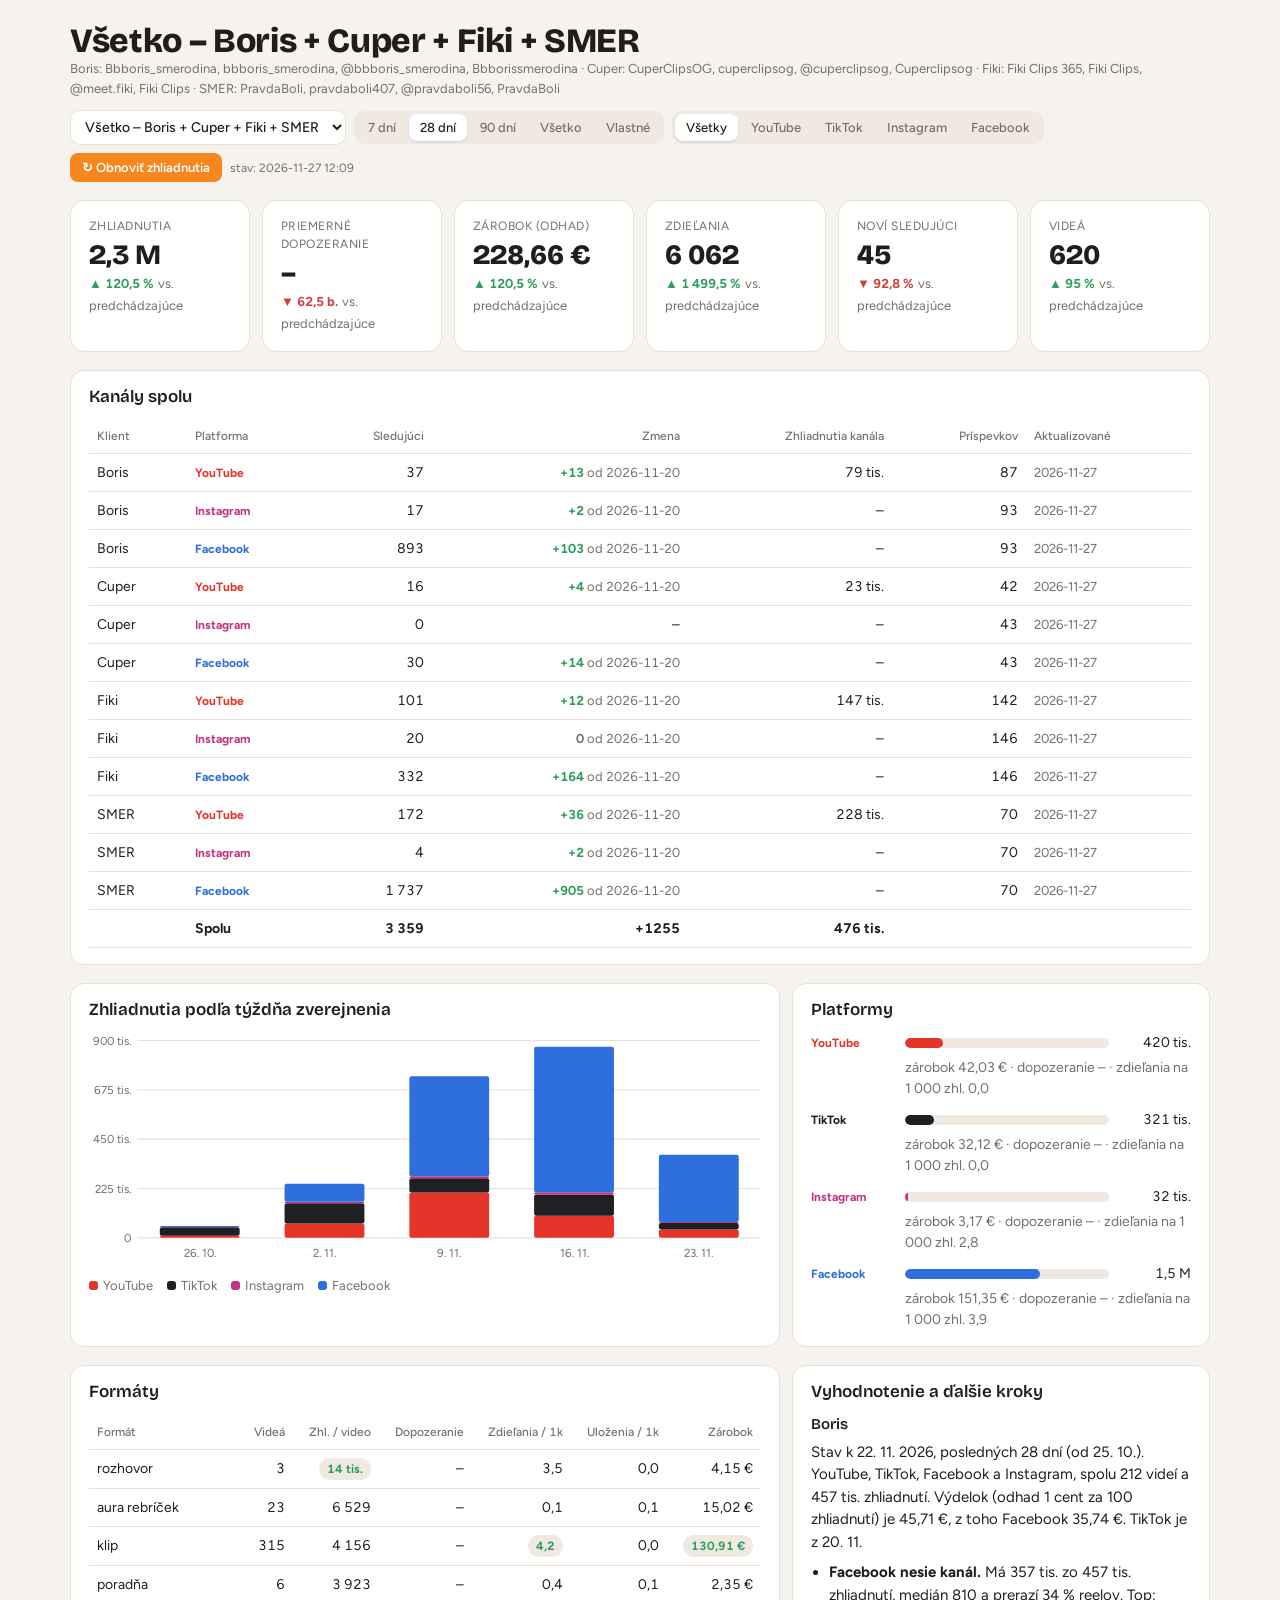
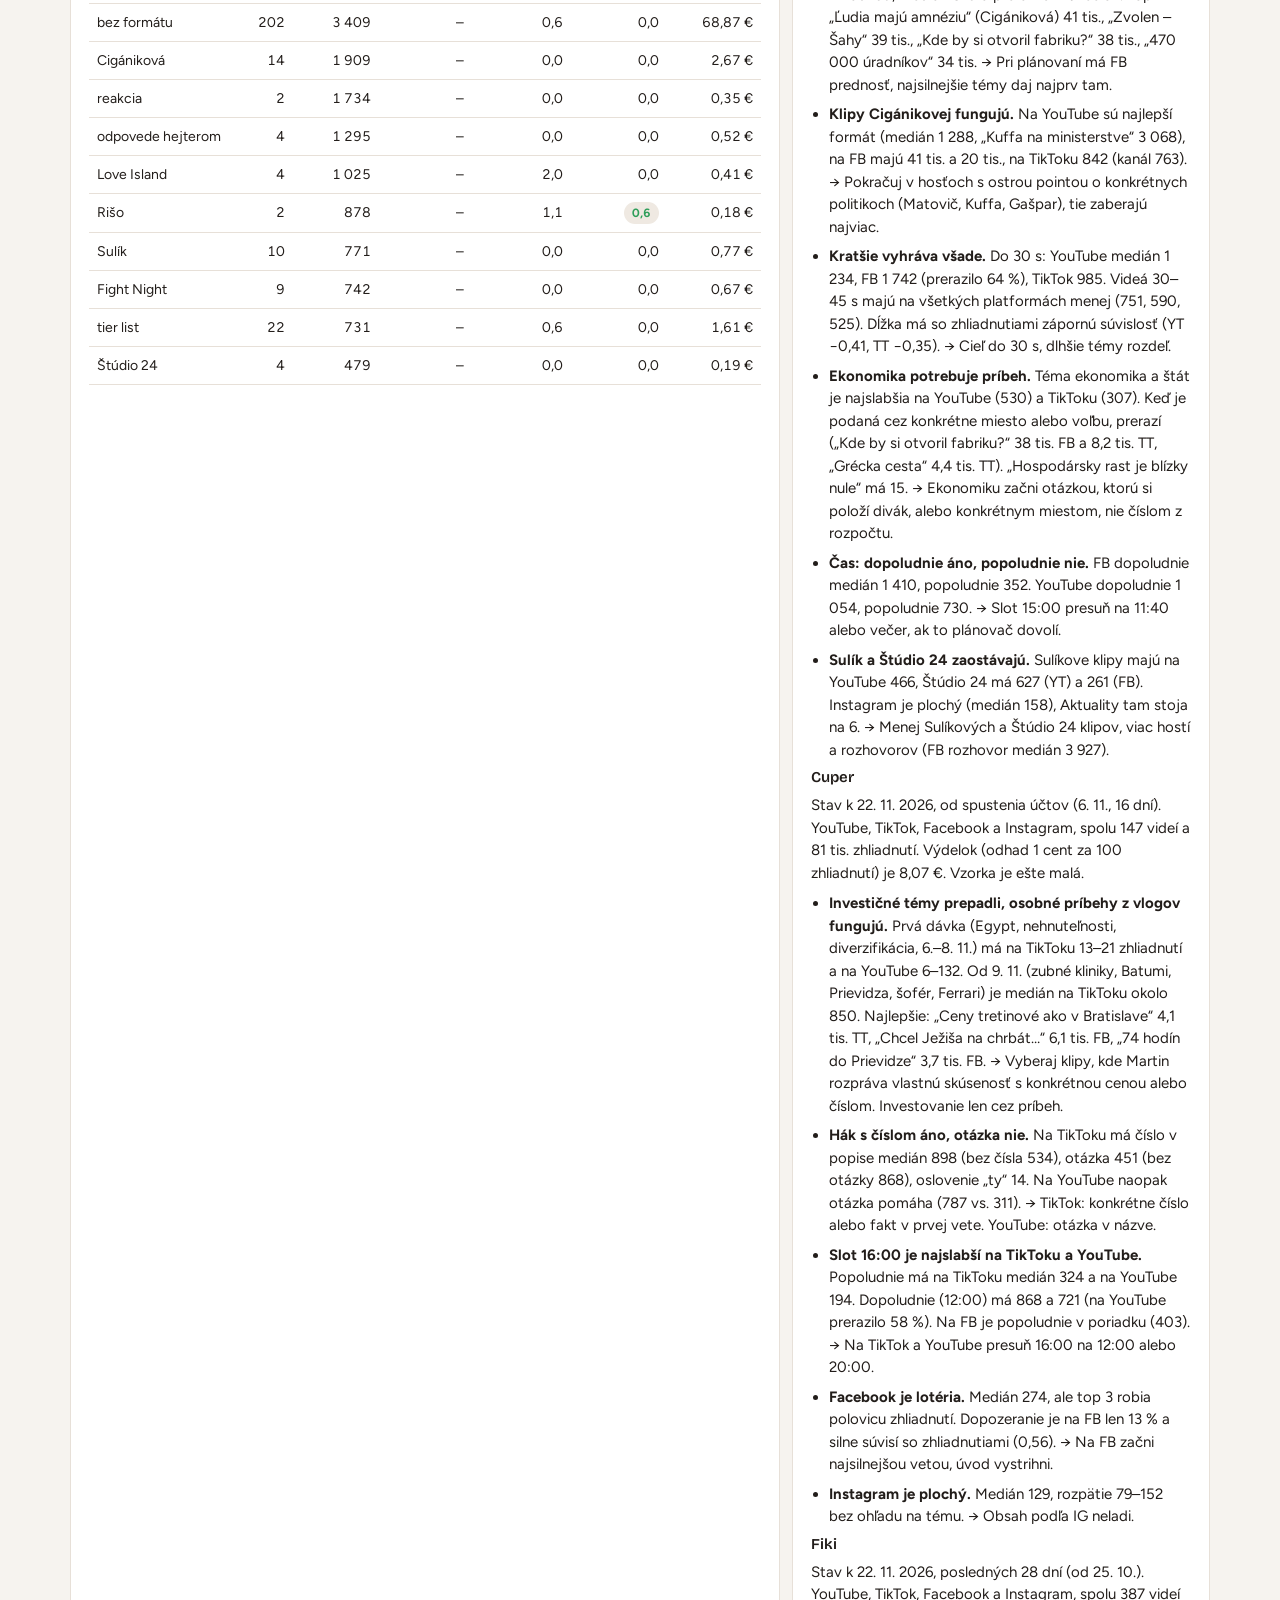
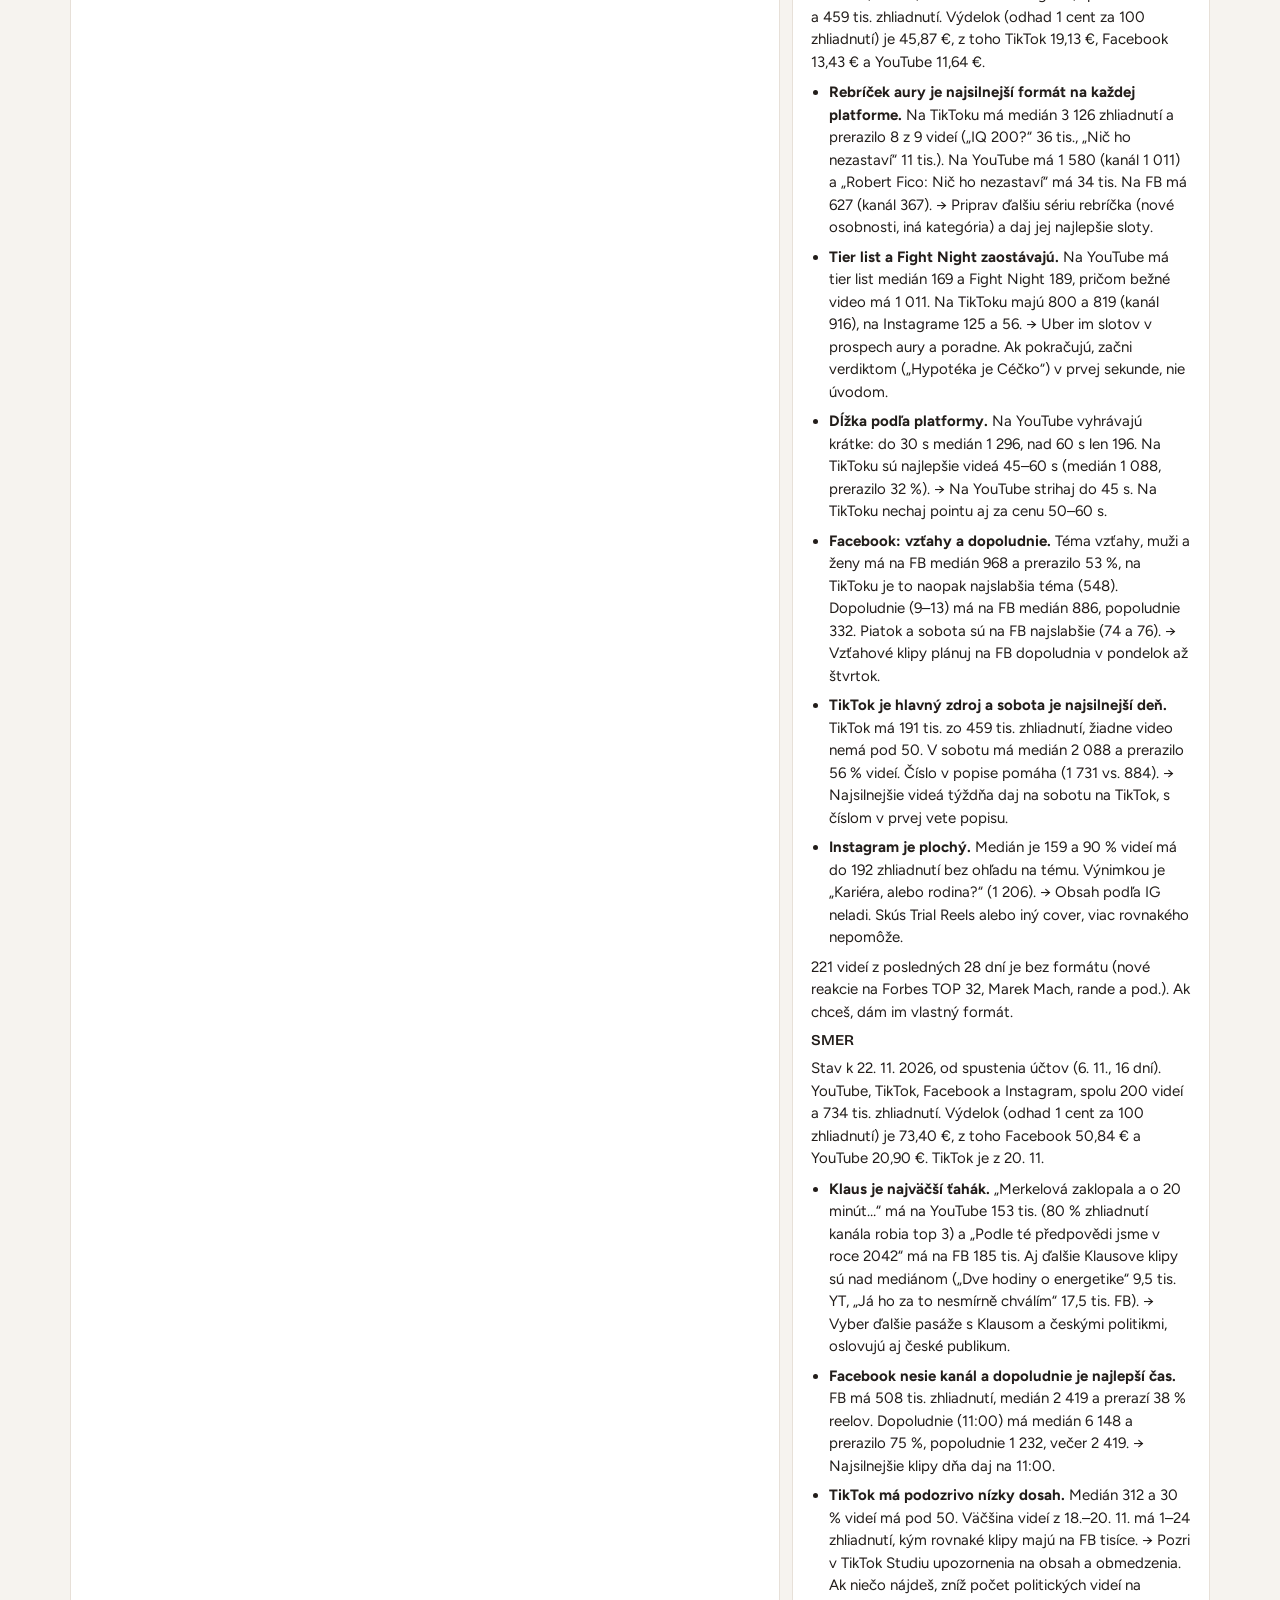
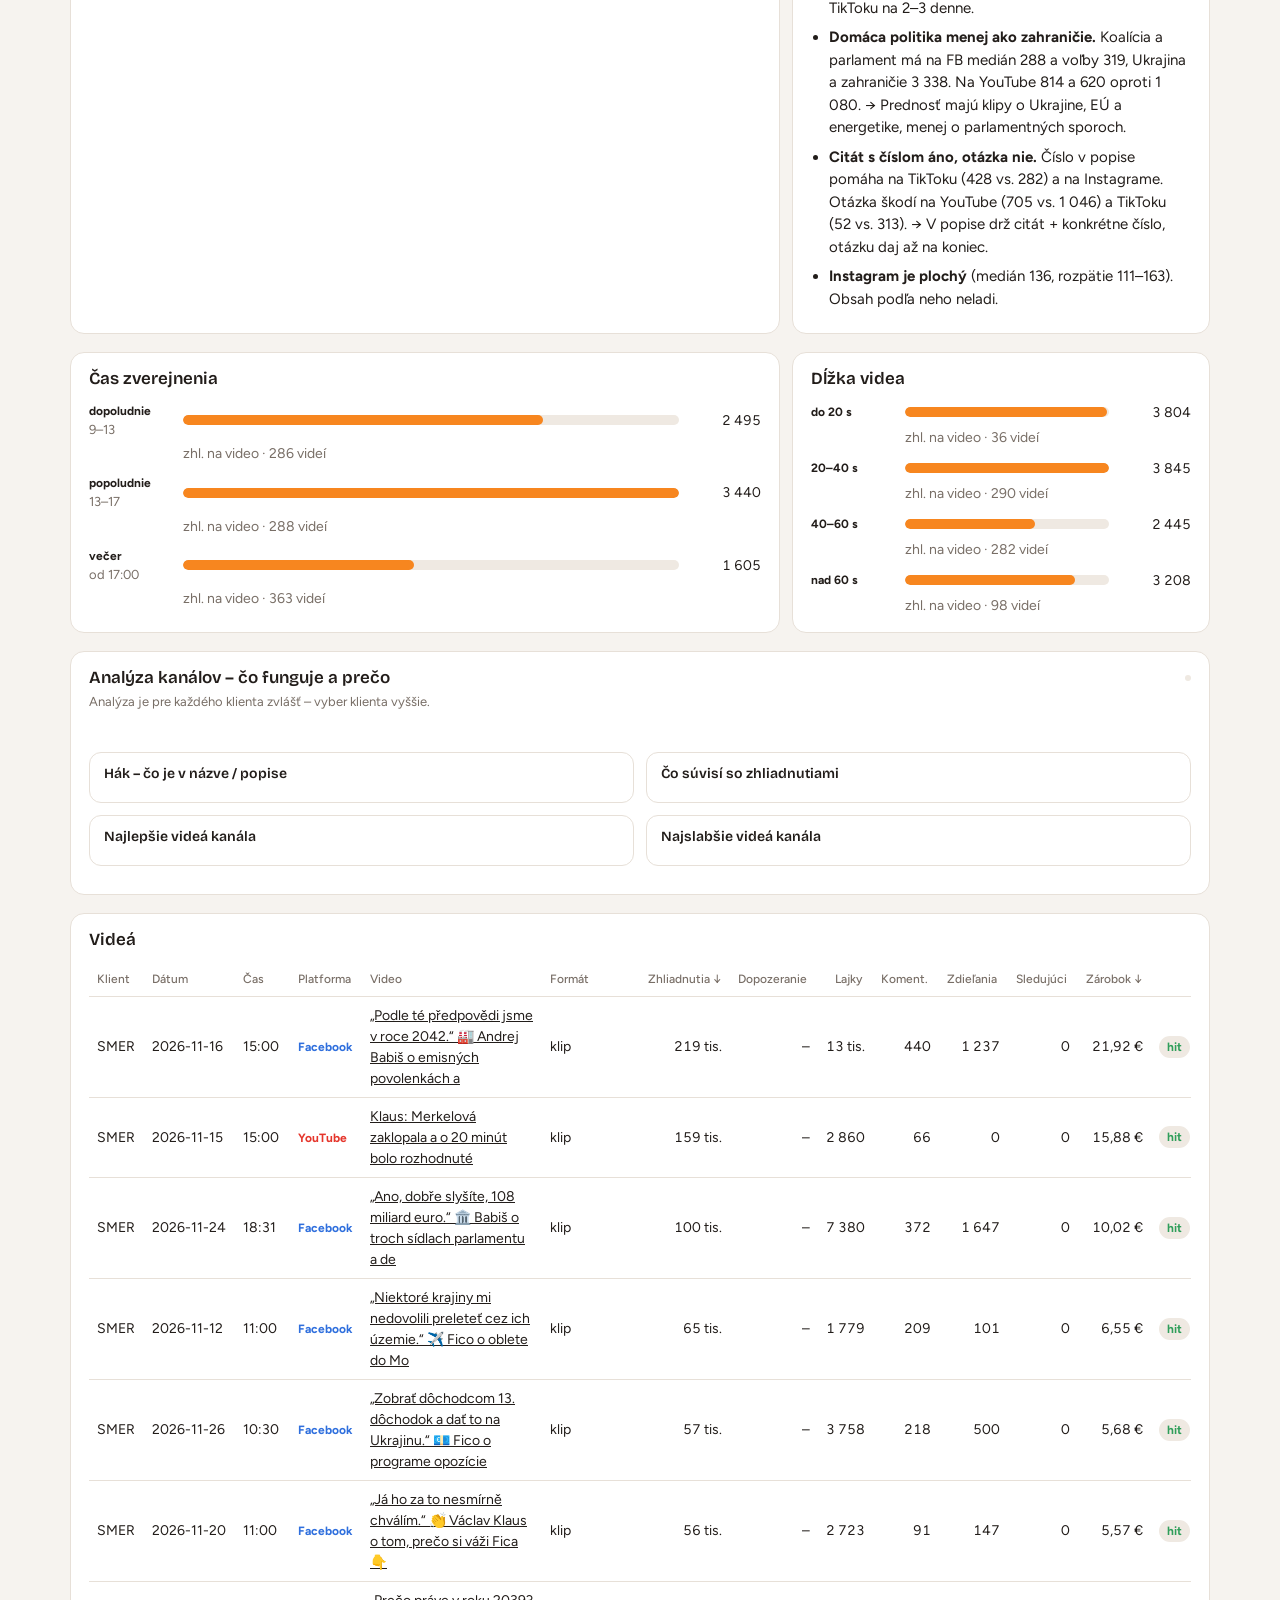
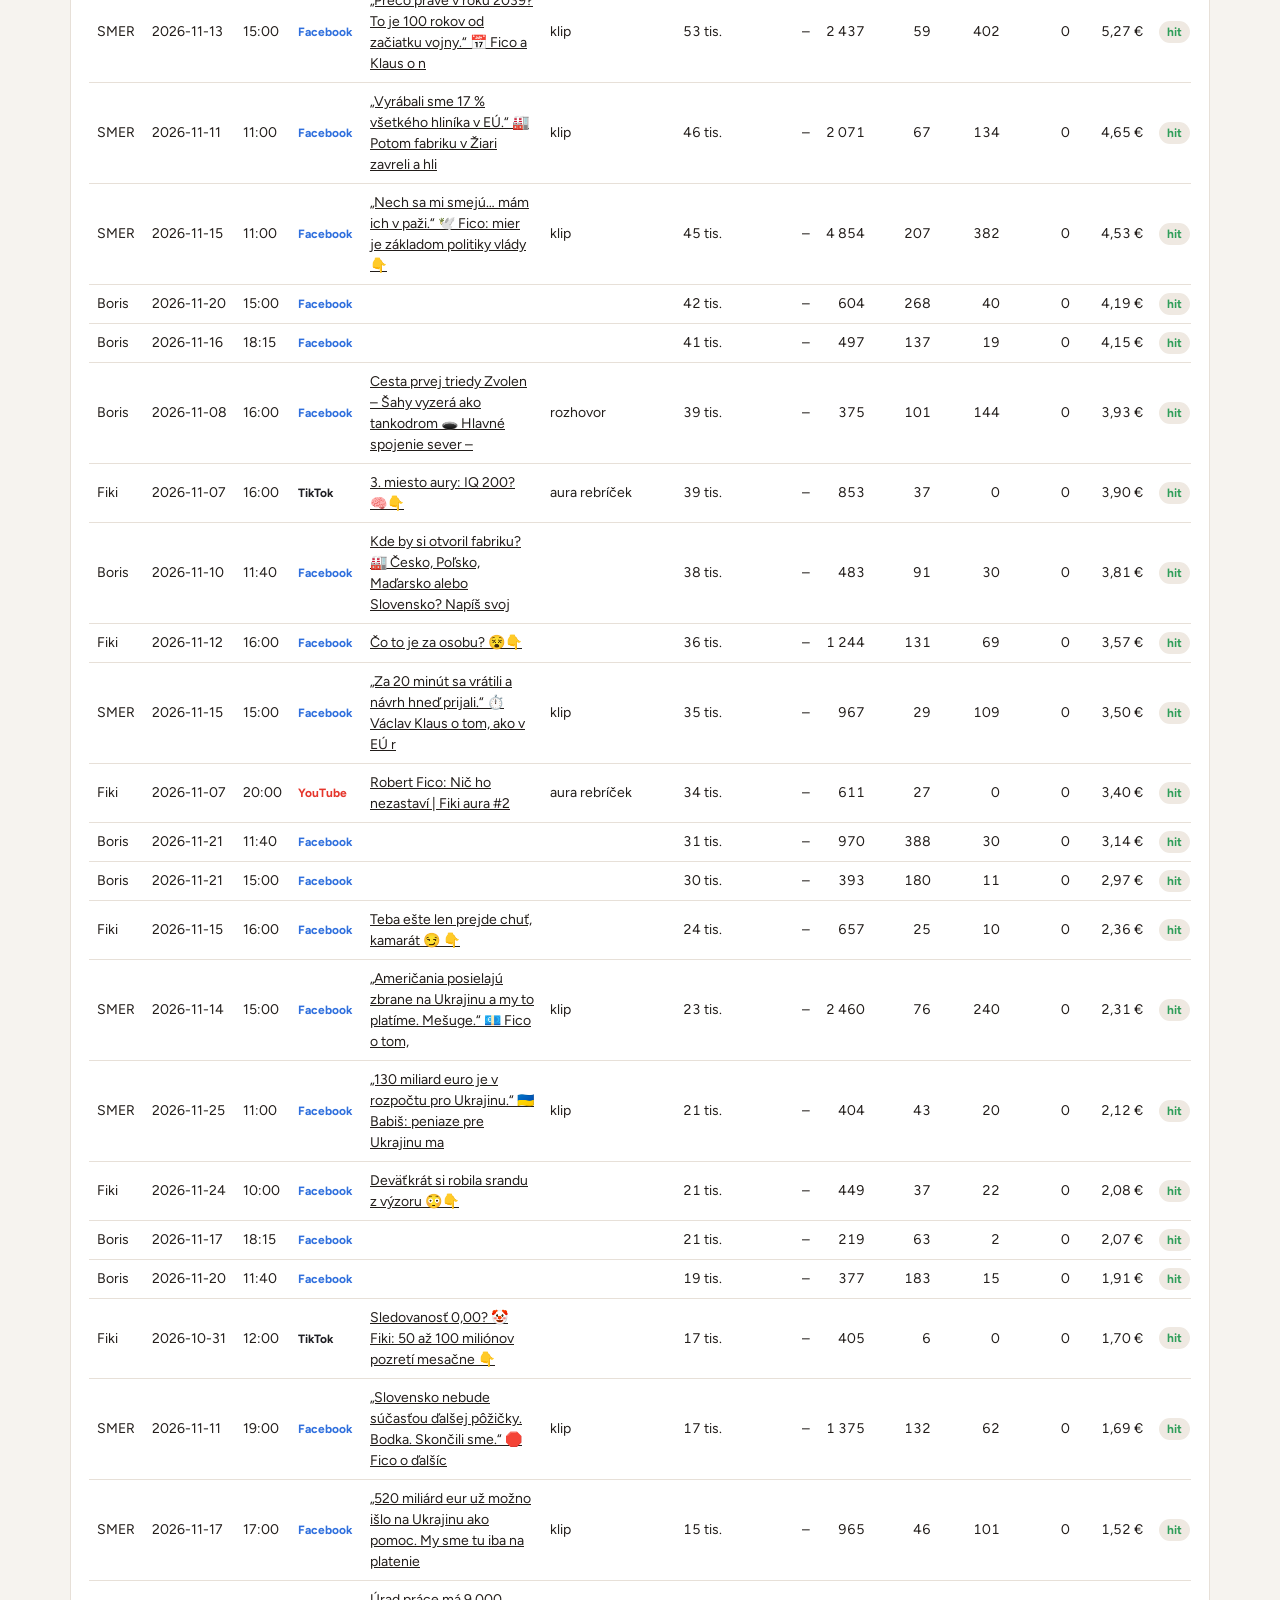
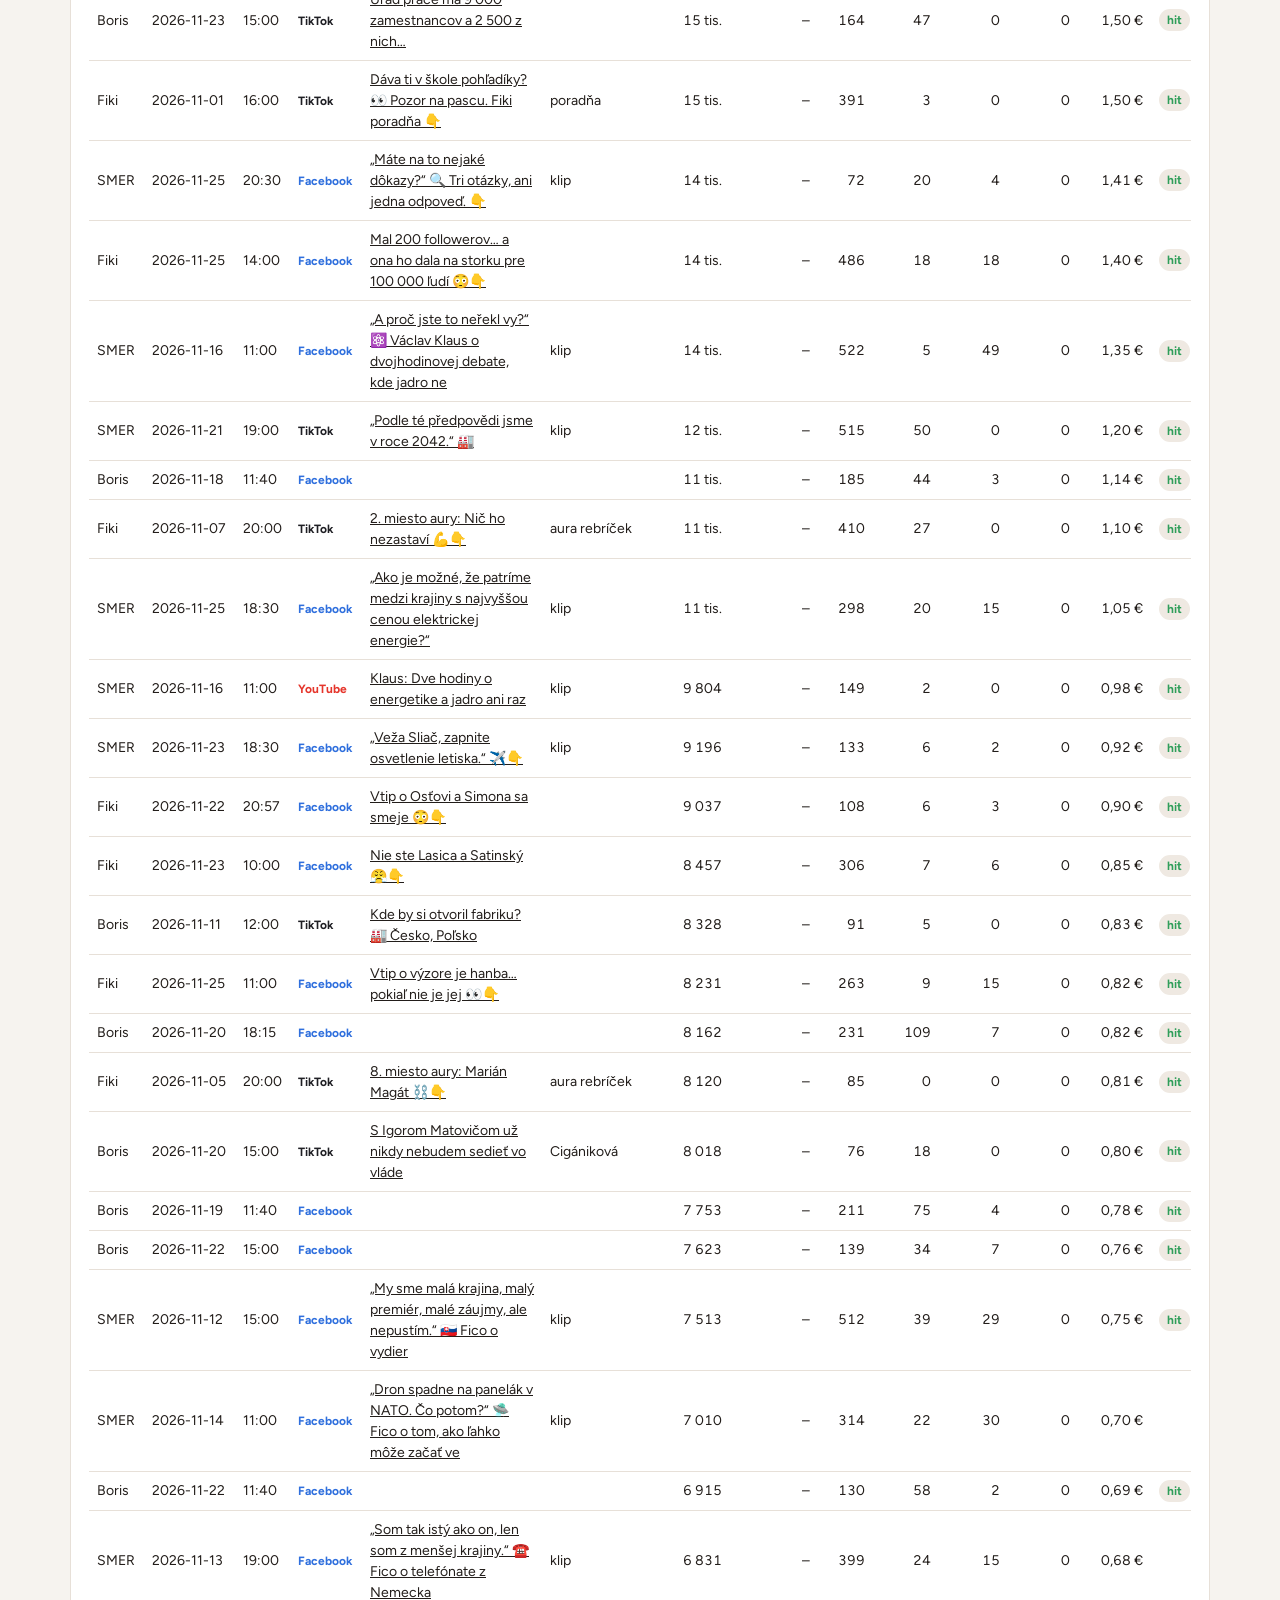
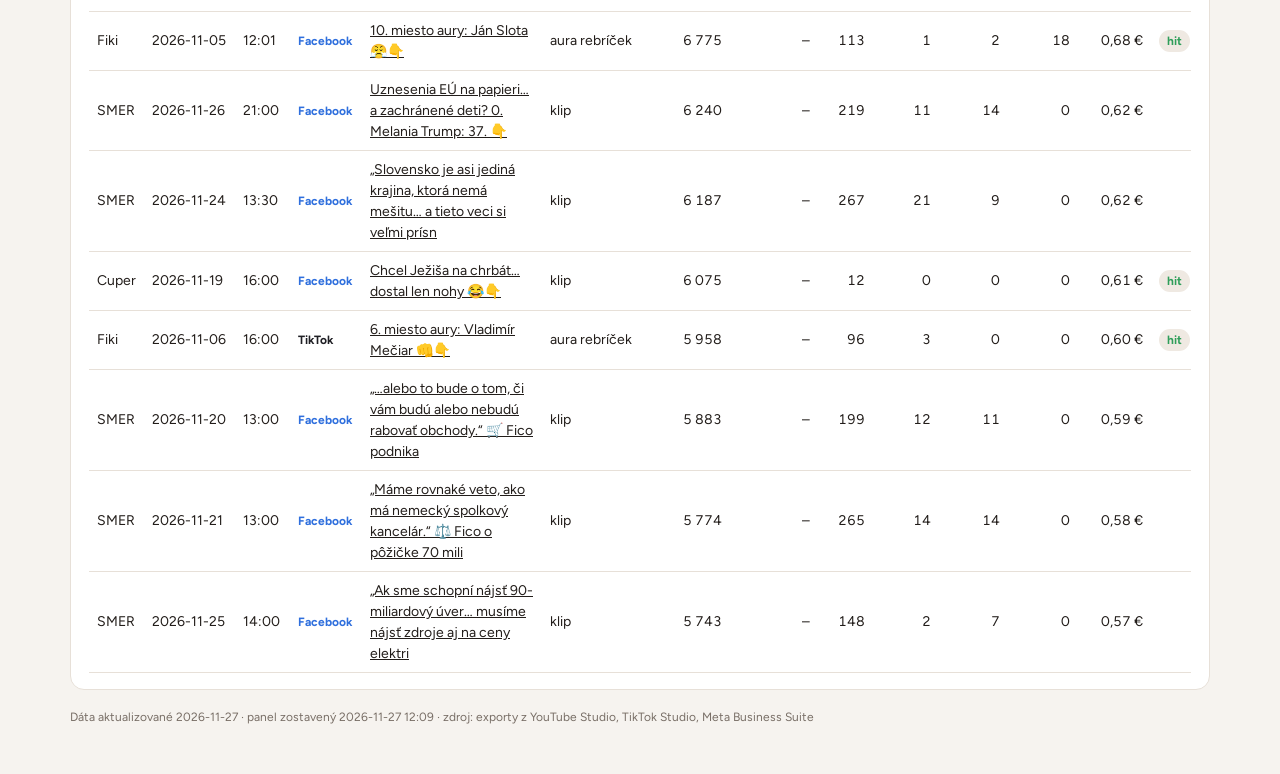
==== commit ef57a742: "Panel: API update 2026-11-27 12:09" ====
--- a/panel/index.html
+++ b/panel/index.html
@@ -147,7 +147,7 @@
   <footer id="foot"></footer>
 </div>
 <script>
-const D = {"clients": [{"name": "Boris", "color": "#3867d6", "channels": {"youtube": "Bbboris_smerodina", "tiktok": "bbboris_smerodina", "instagram": "@bbboris_smerodina", "facebook": "Bbborissmerodina"}, "file_formats": [["studio", "Štúdio 24"], ["riso", "Rišo"], ["aktuality", "Aktuality"], ["boris\\d", "rozhovor"]], "format_rules": [], "earn_per_100_views": 0.01, "topic_rules": [["policajt|polici|radar|kamion|dialnic|zapch|zabrzd|cesta|rychlost|vodic|sahy", "doprava a polícia"], ["\\bbyt|byty|bytov|byvan|najomn", "bývanie"], ["dochod|pridavk|prispev|demograf|diet|rodin", "dôchodky a rodiny"], ["dlh|ekonom|financ|uver|\\bpozic|konsolid|inflac|dph|rozpoc|samsung|investor|uradnik|zamestnan|babka|miliard|zbran|ropy|dane", "ekonomika a štát"], ["svadb|vegas|manzel|neutocil|vraciam|koktejl|stale v politike|v politike", "osobné"], ["koalic|taraba|kuffa|fico|danko|sulik|simeck|\\bps\\b|ciganikov|opozic|parlament|curill|pcolinsk|volte|populiz|fantozz|minist|politik|vendet|slovensk|stat\\b", "politici a koalícia"]], "id": "boris", "insights": "Stav k 22. 11. 2026, posledných 28 dní (od 25. 10.). YouTube, TikTok, Facebook a Instagram, spolu 212 videí a 457 tis. zhliadnutí. Výdelok (odhad 1 cent za 100 zhliadnutí) je 45,71 €, z toho Facebook 35,74 €. TikTok je z 20. 11.\n\n- **Facebook nesie kanál.** Má 357 tis. zo 457 tis. zhliadnutí, medián 810 a prerazí 34 % reelov. Top: „Ľudia majú amnéziu“ (Cigániková) 41 tis., „Zvolen – Šahy“ 39 tis., „Kde by si otvoril fabriku?“ 38 tis., „470 000 úradníkov“ 34 tis. → Pri plánovaní má FB prednosť, najsilnejšie témy daj najprv tam.\n- **Klipy Cigánikovej fungujú.** Na YouTube sú najlepší formát (medián 1 288, „Kuffa na ministerstve“ 3 068), na FB majú 41 tis. a 20 tis., na TikToku 842 (kanál 763). → Pokračuj v hosťoch s ostrou pointou o konkrétnych politikoch (Matovič, Kuffa, Gašpar), tie zaberajú najviac.\n- **Kratšie vyhráva všade.** Do 30 s: YouTube medián 1 234, FB 1 742 (prerazilo 64 %), TikTok 985. Videá 30–45 s majú na všetkých platformách menej (751, 590, 525). Dĺžka má so zhliadnutiami zápornú súvislosť (YT −0,41, TT −0,35). → Cieľ do 30 s, dlhšie témy rozdeľ.\n- **Ekonomika potrebuje príbeh.** Téma ekonomika a štát je najslabšia na YouTube (530) a TikToku (307). Keď je podaná cez konkrétne miesto alebo voľbu, prerazí („Kde by si otvoril fabriku?“ 38 tis. FB a 8,2 tis. TT, „Grécka cesta“ 4,4 tis. TT). „Hospodársky rast je blízky nule“ má 15. → Ekonomiku začni otázkou, ktorú si položí divák, alebo konkrétnym miestom, nie číslom z rozpočtu.\n- **Čas: dopoludnie áno, popoludnie nie.** FB dopoludnie medián 1 410, popoludnie 352. YouTube dopoludnie 1 054, popoludnie 730. → Slot 15:00 presuň na 11:40 alebo večer, ak to plánovač dovolí.\n- **Sulík a Štúdio 24 zaostávajú.** Sulíkove klipy majú na YouTube 466, Štúdio 24 má 627 (YT) a 261 (FB). Instagram je plochý (medián 158), Aktuality tam stoja na 6. → Menej Sulíkových a Štúdio 24 klipov, viac hostí a rozhovorov (FB rozhovor medián 3 927).\n", "scheduled": [], "accounts": {"youtube": {"followers": 37, "total_views": 79269, "videos": 87, "synced": "2026-11-27", "followers_delta": 13, "delta_since": "2026-11-20"}, "instagram": {"followers": 17, "videos": 92, "synced": "2026-11-27", "followers_delta": 2, "delta_since": "2026-11-20"}, "facebook": {"followers": 892, "videos": 92, "synced": "2026-11-27", "followers_delta": 102, "delta_since": "2026-11-20"}}, "videos": [{"platform": "youtube", "video_id": "ufbjJgpfMjE", "published": "2026-11-26", "time": "14:30", "title": "Odobratý plyn: 0 m³. Faktúra pre Nemecko: PLNÁ SUMA 🤦 #shorts", "format": "", "duration_s": 26, "views": 9, "reach": "", "avg_view_pct": "", "avg_view_s": "", "likes": 1, "comments": 0, "shares": "", "saves": "", "followers": "", "url": "https://youtube.com/shorts/ufbjJgpfMjE", "updated": "2026-11-27"}, {"platform": "youtube", "video_id": "uWFqoS-R51U", "published": "2026-11-26", "time": "17:30", "title": "Štát platí stranám 14 € za hlas. Čo keby dostal šek aj nevolič? 💡 #shorts", "format": "", "duration_s": 37, "views": 600, "reach": "", "avg_view_pct": "", "avg_view_s": "", "likes": 6, "comments": 0, "shares": "", "saves": "", "followers": "", "url": "https://youtube.com/shorts/uWFqoS-R51U", "updated": "2026-11-27"}, {"platform": "instagram", "video_id": "18143437852723092", "published": "2026-11-26", "time": "11:30", "title": "Neberú ani kubík plynu, no zmluvu na 35 rokov platia ďalej 😳👇", "format": "", "duration_s": "", "views": 158, "reach": 123, "avg_view_pct": "", "avg_view_s": 13.4, "likes": 2, "comments": "", "shares": 4, "saves": 1, "followers": "", "url": "https://www.instagram.com/reel/DgM5RSZTQlX/", "updated": "2026-11-27"}, {"platform": "instagram", "video_id": "18140663293654743", "published": "2026-11-26", "time": "18:31", "title": "Štát platí stranám 14 € za hlas. Čo keby dostal šek aj nevolič? 💡", "format": "", "duration_s": "", "views": 143, "reach": 121, "avg_view_pct": "", "avg_view_s": 9.8, "likes": "", "comments": "", "shares": "", "saves": "", "followers": "", "url": "https://www.instagram.com/reel/DgNpW_gB6hN/", "updated": "2026-11-27"}, {"platform": "facebook", "video_id": "122123309235503134", "published": "2026-11-26", "time": "12:00", "title": "Neberú ani kubík plynu, no zmluvu na 35 rokov platia ďalej 😳👇", "format": "", "duration_s": 25, "views": 536, "reach": "", "avg_view_pct": "", "avg_view_s": 12.9, "likes": 3, "comments": 2, "shares": 1, "saves": "", "followers": "", "url": "https://www.facebook.com/reel/1636145507419578/", "updated": "2026-11-27"}, {"platform": "facebook", "video_id": "122123348601503134", "published": "2026-11-26", "time": "15:00", "title": "Štát platí stranám 14 € za hlas. Čo keby dostal šek aj nevolič? 💡", "format": "", "duration_s": 37, "views": 107, "reach": "", "avg_view_pct": "", "avg_view_s": 12.7, "likes": 1, "comments": 1, "shares": "", "saves": "", "followers": "", "url": "https://www.facebook.com/reel/1553834400105332/", "updated": "2026-11-27"}, {"platform": "youtube", "video_id": "2n2x1Q3f0LE", "published": "2026-11-25", "time": "17:30", "title": "Koľko je 6 na tretiu? Smeráci podľa Sulíka: „218“ 🤔 #shorts", "format": "", "duration_s": 23, "views": 5179, "reach": "", "avg_view_pct": "", "avg_view_s": "", "likes": 5, "comments": 0, "shares": "", "saves": "", "followers": "", "url": "https://youtube.com/shorts/2n2x1Q3f0LE", "updated": "2026-11-27"}, {"platform": "instagram", "video_id": "18120530984015689", "published": "2026-11-25", "time": "18:30", "title": "Koľko je 6³? Napíšte bez kalkulačky do komentára 👇", "format": "", "duration_s": "", "views": 145, "reach": 118, "avg_view_pct": "", "avg_view_s": 12.5, "likes": "", "comments": "", "shares": "", "saves": "", "followers": "", "url": "https://www.instagram.com/reel/DgLEjJ4BLXU/", "updated": "2026-11-27"}, {"platform": "facebook", "video_id": "122123142273503134", "published": "2026-11-25", "time": "18:00", "title": "Koľko je 6³? Napíšte bez kalkulačky do komentára 👇", "format": "", "duration_s": 22, "views": 177, "reach": "", "avg_view_pct": "", "avg_view_s": 13.6, "likes": 3, "comments": "", "shares": 1, "saves": "", "followers": "", "url": "https://www.facebook.com/reel/2382806855813768/", "updated": "2026-11-27"}, {"platform": "youtube", "video_id": "iQ74DfOj4mk", "published": "2026-11-24", "time": "14:00", "title": "Boris: Tretia poistka Fica je Matovič", "format": "", "duration_s": 41, "views": 1169, "reach": "", "avg_view_pct": "", "avg_view_s": "", "likes": 4, "comments": 3, "shares": "", "saves": "", "followers": "", "url": "https://youtube.com/shorts/iQ74DfOj4mk", "updated": "2026-11-27"}, {"platform": "youtube", "video_id": "05efVZZWVU4", "published": "2026-11-24", "time": "17:30", "title": "Boris: Fico a Matovič sa navzájom potrebujú", "format": "", "duration_s": 34, "views": 1013, "reach": "", "avg_view_pct": "", "avg_view_s": "", "likes": 7, "comments": 5, "shares": "", "saves": "", "followers": "", "url": "https://youtube.com/shorts/05efVZZWVU4", "updated": "2026-11-27"}, {"platform": "tiktok", "video_id": "7711534055073795350", "published": "2026-11-24", "time": "20:00", "title": "Podľa Borisa má Slovensko dvoch najväčších…", "format": "", "duration_s": 33, "views": 653, "reach": "", "avg_view_pct": "", "avg_view_s": "", "likes": 9, "comments": 1, "shares": "", "saves": "", "followers": "", "url": "https://www.tiktok.com/@bbboris_smerodina/video/7711534055073795350", "updated": "2026-11-25"}, {"platform": "tiktok", "video_id": "7711533726236216598", "published": "2026-11-24", "time": "15:30", "title": "Matovič tvrdí, že Fico má dve poistky", "format": "", "duration_s": 40, "views": 761, "reach": "", "avg_view_pct": "", "avg_view_s": "", "likes": 7, "comments": 1, "shares": "", "saves": "", "followers": "", "url": "https://www.tiktok.com/@bbboris_smerodina/video/7711533726236216598", "updated": "2026-11-25"}, {"platform": "instagram", "video_id": "18102337232662846", "published": "2026-11-24", "time": "11:01", "title": "Matovič tvrdí, že Fico má dve poistky – Žilinku a SME RODINA so Sulíkom. Boris m", "format": "", "duration_s": "", "views": 199, "reach": 141, "avg_view_pct": "", "avg_view_s": 19.2, "likes": 1, "comments": "", "shares": "", "saves": "", "followers": "", "url": "https://www.instagram.com/reel/DgHsSeQhO_d/", "updated": "2026-11-27"}, {"platform": "instagram", "video_id": "18118163510035948", "published": "2026-11-24", "time": "18:01", "title": "Podľa Borisa má Slovensko dvoch najväčších rozoštvávačov – Fica a Matoviča. A na", "format": "", "duration_s": "", "views": 149, "reach": 135, "avg_view_pct": "", "avg_view_s": 9.5, "likes": 1, "comments": 1, "shares": "", "saves": "", "followers": "", "url": "https://www.instagram.com/reel/DgIcVafIYfv/", "updated": "2026-11-27"}, {"platform": "facebook", "video_id": "122122829937503134", "published": "2026-11-24", "time": "11:30", "title": "Matovič tvrdí, že Fico má dve poistky – Žilinku a SME RODINA so Sulíkom. Boris m", "format": "", "duration_s": 41, "views": 180, "reach": "", "avg_view_pct": "", "avg_view_s": 14.6, "likes": 3, "comments": 1, "shares": "", "saves": "", "followers": "", "url": "https://www.facebook.com/reel/1639073243749231/", "updated": "2026-11-27"}, {"platform": "facebook", "video_id": "122122869111503134", "published": "2026-11-24", "time": "15:00", "title": "Podľa Borisa má Slovensko dvoch najväčších rozoštvávačov – Fica a Matoviča. A na", "format": "", "duration_s": 34, "views": 106, "reach": "", "avg_view_pct": "", "avg_view_s": 15.4, "likes": 4, "comments": 3, "shares": 1, "saves": "", "followers": "", "url": "https://www.facebook.com/reel/1463444771800928/", "updated": "2026-11-27"}, {"platform": "youtube", "video_id": "8yka0p_kJvU", "published": "2026-11-23", "time": "14:00", "title": "Sulík: 2 500 úradníkov hľadá ľuďom prácu. Načo?", "format": "Sulík", "duration_s": 29, "views": 1208, "reach": "", "avg_view_pct": "", "avg_view_s": "", "likes": 12, "comments": 3, "shares": "", "saves": "", "followers": "", "url": "https://youtube.com/shorts/8yka0p_kJvU", "updated": "2026-11-27"}, {"platform": "youtube", "video_id": "J63ltjVnaLY", "published": "2026-11-23", "time": "17:00", "title": "Boris: Predbehli nás aj Rumuni", "format": "", "duration_s": 23, "views": 1062, "reach": "", "avg_view_pct": "", "avg_view_s": "", "likes": 2, "comments": 2, "shares": "", "saves": "", "followers": "", "url": "https://youtube.com/shorts/J63ltjVnaLY", "updated": "2026-11-27"}, {"platform": "tiktok", "video_id": "7711113150367583510", "published": "2026-11-23", "time": "19:30", "title": "Pred 20 rokmi boli Poliaci aj Rumuni za nami", "format": "", "duration_s": 22, "views": 728, "reach": "", "avg_view_pct": "", "avg_view_s": "", "likes": 6, "comments": 4, "shares": "", "saves": "", "followers": "", "url": "https://www.tiktok.com/@bbboris_smerodina/video/7711113150367583510", "updated": "2026-11-25"}, {"platform": "tiktok", "video_id": "7711112814609354006", "published": "2026-11-23", "time": "15:00", "title": "Úrad práce má 9 000 zamestnancov a 2 500 z nich…", "format": "", "duration_s": 28, "views": 15000, "reach": "", "avg_view_pct": "", "avg_view_s": "", "likes": 164, "comments": 47, "shares": "", "saves": "", "followers": "", "url": "https://www.tiktok.com/@bbboris_smerodina/video/7711112814609354006", "updated": "2026-11-25"}, {"platform": "instagram", "video_id": "18134757271833620", "published": "2026-11-23", "time": "18:30", "title": "Pred 20 rokmi boli Poliaci aj Rumuni za nami 📉 Dnes nás podľa Eurostatu predbehl", "format": "", "duration_s": "", "views": 183, "reach": 136, "avg_view_pct": "", "avg_view_s": 10.6, "likes": 2, "comments": "", "shares": "", "saves": "", "followers": "", "url": "https://www.instagram.com/reel/DgF66gzBVg4/", "updated": "2026-11-27"}, {"platform": "instagram", "video_id": "18118563914612903", "published": "2026-11-23", "time": "11:30", "title": "Úrad práce má 9 000 zamestnancov a 2 500 z nich hľadá ľuďom prácu – v čase, keď ", "format": "", "duration_s": "", "views": 151, "reach": 121, "avg_view_pct": "", "avg_view_s": 9.9, "likes": "", "comments": "", "shares": 3, "saves": "", "followers": "", "url": "https://www.instagram.com/reel/DgFK45si13u/", "updated": "2026-11-27"}, {"platform": "facebook", "video_id": "122122603887503134", "published": "2026-11-23", "time": "13:00", "title": "Pred 20 rokmi boli Poliaci aj Rumuni za nami 📉 Dnes nás podľa Eurostatu predbehl", "format": "", "duration_s": 22, "views": 162, "reach": "", "avg_view_pct": "", "avg_view_s": 12.2, "likes": 5, "comments": 3, "shares": 2, "saves": "", "followers": "", "url": "https://www.facebook.com/reel/993041037219825/", "updated": "2026-11-27"}, {"platform": "facebook", "video_id": "122122565799503134", "published": "2026-11-23", "time": "10:00", "title": "Úrad práce má 9 000 zamestnancov a 2 500 z nich hľadá ľuďom prácu – v čase, keď ", "format": "", "duration_s": 29, "views": 310, "reach": "", "avg_view_pct": "", "avg_view_s": 14.6, "likes": 5, "comments": 6, "shares": 1, "saves": "", "followers": "", "url": "https://www.facebook.com/reel/2049024222478562/", "updated": "2026-11-27"}, {"platform": "youtube", "video_id": "FqulD5XiNUg", "published": "2026-11-22", "time": "11:40", "title": "Sulík a Kollár: PS + Smer? Sobášiť oheň s vodou", "format": "Sulík", "duration_s": 33, "views": 1152, "reach": "", "avg_view_pct": "", "avg_view_s": "", "likes": 6, "comments": 2, "shares": "", "saves": "", "followers": "", "url": "https://youtube.com/shorts/FqulD5XiNUg", "updated": "2026-11-27"}, {"platform": "youtube", "video_id": "R8PB0xB8hjo", "published": "2026-11-22", "time": "15:00", "title": "Boris: Hekeri vypli platby, ľudia si nekúpili jedlo", "format": "", "duration_s": 30, "views": 1007, "reach": "", "avg_view_pct": "", "avg_view_s": "", "likes": 5, "comments": 3, "shares": "", "saves": "", "followers": "", "url": "https://youtube.com/shorts/R8PB0xB8hjo", "updated": "2026-11-27"}, {"platform": "youtube", "video_id": "LADkdS5NB1I", "published": "2026-11-22", "time": "18:15", "title": "Boris: Premiér? Pokojne nech je ním Sulík", "format": "", "duration_s": 16, "views": 1070, "reach": "", "avg_view_pct": "", "avg_view_s": "", "likes": 6, "comments": 1, "shares": "", "saves": "", "followers": "", "url": "https://youtube.com/shorts/LADkdS5NB1I", "updated": "2026-11-27"}, {"platform": "tiktok", "video_id": "7709177462105623830", "published": "2026-11-22", "time": "20:30", "title": "Kamión ide 93, druhý ho predbieha 94,5", "format": "", "duration_s": 41, "views": 509, "reach": "", "avg_view_pct": "", "avg_view_s": "", "likes": 6, "comments": 1, "shares": "", "saves": "", "followers": "", "url": "https://www.tiktok.com/@bbboris_smerodina/video/7709177462105623830", "updated": "2026-11-25"}, {"platform": "tiktok", "video_id": "7709136834651278614", "published": "2026-11-22", "time": "18:15", "title": "Nemám ambíciu byť premiérom", "format": "", "duration_s": 15, "views": 5168, "reach": "", "avg_view_pct": "", "avg_view_s": "", "likes": 30, "comments": 25, "shares": "", "saves": "", "followers": "", "url": "https://www.tiktok.com/@bbboris_smerodina/video/7709136834651278614", "updated": "2026-11-25"}, {"platform": "tiktok", "video_id": "7709136633181801750", "published": "2026-11-22", "time": "15:00", "title": "Vo Švédsku napadli hekeri platby", "format": "", "duration_s": 29, "views": 1364, "reach": "", "avg_view_pct": "", "avg_view_s": "", "likes": 25, "comments": 2, "shares": "", "saves": "", "followers": "", "url": "https://www.tiktok.com/@bbboris_smerodina/video/7709136633181801750", "updated": "2026-11-25"}, {"platform": "tiktok", "video_id": "7709136394228206870", "published": "2026-11-22", "time": "11:40", "title": "Kto sa chce mať lepšie, musí makať 💪", "format": "", "duration_s": 32, "views": 743, "reach": "", "avg_view_pct": "", "avg_view_s": "", "likes": 5, "comments": 2, "shares": "", "saves": "", "followers": "", "url": "https://www.tiktok.com/@bbboris_smerodina/video/7709136394228206870", "updated": "2026-11-25"}, {"platform": "instagram", "video_id": "18094987775695247", "published": "2026-11-22", "time": "11:40", "title": "", "format": "", "duration_s": "", "views": 150, "reach": 125, "avg_view_pct": "", "avg_view_s": 12.4, "likes": "", "comments": "", "shares": "", "saves": "", "followers": "", "url": "https://www.instagram.com/reel/DgCnPGVhG8M/", "updated": "2026-11-27"}, {"platform": "instagram", "video_id": "18160828243502152", "published": "2026-11-22", "time": "15:01", "title": "", "format": "", "duration_s": "", "views": 6, "reach": 4, "avg_view_pct": "", "avg_view_s": 12.2, "likes": "", "comments": "", "shares": "", "saves": "", "followers": "", "url": "https://www.instagram.com/reel/DgC-IcQHIjv/", "updated": "2026-11-27"}, {"platform": "instagram", "video_id": "18643147039051294", "published": "2026-11-22", "time": "18:15", "title": "", "format": "", "duration_s": "", "views": 164, "reach": 123, "avg_view_pct": "", "avg_view_s": 9.2, "likes": 1, "comments": "", "shares": "", "saves": "", "followers": "", "url": "https://www.instagram.com/reel/DgDUdXGBg7W/", "updated": "2026-11-27"}, {"platform": "facebook", "video_id": "122122332435503134", "published": "2026-11-22", "time": "11:40", "title": "", "format": "", "duration_s": 32, "views": 6907, "reach": "", "avg_view_pct": "", "avg_view_s": 13.8, "likes": 129, "comments": 58, "shares": 2, "saves": "", "followers": "", "url": "https://www.facebook.com/reel/1628790998276505/", "updated": "2026-11-27"}, {"platform": "facebook", "video_id": "122122379715503134", "published": "2026-11-22", "time": "15:00", "title": "", "format": "", "duration_s": 30, "views": 7608, "reach": "", "avg_view_pct": "", "avg_view_s": 14.1, "likes": 139, "comments": 35, "shares": 7, "saves": "", "followers": "", "url": "https://www.facebook.com/reel/1013148098501635/", "updated": "2026-11-27"}, {"platform": "facebook", "video_id": "122122415103503134", "published": "2026-11-22", "time": "18:15", "title": "", "format": "", "duration_s": 15, "views": 1414, "reach": "", "avg_view_pct": "", "avg_view_s": 10.9, "likes": 26, "comments": 16, "shares": 2, "saves": "", "followers": "", "url": "https://www.facebook.com/reel/2017040738969872/", "updated": "2026-11-27"}, {"platform": "youtube", "video_id": "JH8n6XIAvaE", "published": "2026-11-21", "time": "15:00", "title": "Sulík: Nadával mi do idiotov, odišli sme pre bager", "format": "Sulík", "duration_s": 23, "views": 1113, "reach": "", "avg_view_pct": "", "avg_view_s": "", "likes": 5, "comments": 2, "shares": "", "saves": "", "followers": "", "url": "https://youtube.com/shorts/JH8n6XIAvaE", "updated": "2026-11-27"}, {"platform": "youtube", "video_id": "UiKTsA-sN8I", "published": "2026-11-21", "time": "11:40", "title": "Boris: Premiér má byť v Bruseli, nie v Moskve", "format": "", "duration_s": 28, "views": 1009, "reach": "", "avg_view_pct": "", "avg_view_s": "", "likes": 7, "comments": 3, "shares": "", "saves": "", "followers": "", "url": "https://youtube.com/shorts/UiKTsA-sN8I", "updated": "2026-11-27"}, {"platform": "youtube", "video_id": "VKMSny8E6ds", "published": "2026-11-21", "time": "18:15", "title": "Boris: 13. dôchodok na dlh? To je korupcia", "format": "", "duration_s": 25, "views": 1021, "reach": "", "avg_view_pct": "", "avg_view_s": "", "likes": 5, "comments": 1, "shares": "", "saves": "", "followers": "", "url": "https://youtube.com/shorts/VKMSny8E6ds", "updated": "2026-11-27"}, {"platform": "tiktok", "video_id": "7709177169066593538", "published": "2026-11-21", "time": "20:30", "title": "Najdrahšia diaľnica nie je predražená", "format": "", "duration_s": 39, "views": 320, "reach": "", "avg_view_pct": "", "avg_view_s": "", "likes": 1, "comments": 0, "shares": "", "saves": "", "followers": "", "url": "https://www.tiktok.com/@bbboris_smerodina/video/7709177169066593538", "updated": "2026-11-25"}, {"platform": "tiktok", "video_id": "7709136092712144150", "published": "2026-11-21", "time": "18:15", "title": "13. dôchodok bez peňazí? Ja to vnímam ako korupciu", "format": "", "duration_s": 24, "views": 762, "reach": "", "avg_view_pct": "", "avg_view_s": "", "likes": 13, "comments": 7, "shares": "", "saves": "", "followers": "", "url": "https://www.tiktok.com/@bbboris_smerodina/video/7709136092712144150", "updated": "2026-11-25"}, {"platform": "tiktok", "video_id": "7709135835039403286", "published": "2026-11-21", "time": "15:00", "title": "SaS neodišla z vlády preto, že mi Matovič nadával", "format": "", "duration_s": 22, "views": 986, "reach": "", "avg_view_pct": "", "avg_view_s": "", "likes": 17, "comments": 4, "shares": "", "saves": "", "followers": "", "url": "https://www.tiktok.com/@bbboris_smerodina/video/7709135835039403286", "updated": "2026-11-25"}, {"platform": "tiktok", "video_id": "7709135616956517654", "published": "2026-11-21", "time": "11:40", "title": "Kašľať na Šimečkovu mamu – to nech riešia politológovia", "format": "", "duration_s": 27, "views": 5151, "reach": "", "avg_view_pct": "", "avg_view_s": "", "likes": 45, "comments": 37, "shares": "", "saves": "", "followers": "", "url": "https://www.tiktok.com/@bbboris_smerodina/video/7709135616956517654", "updated": "2026-11-25"}, {"platform": "instagram", "video_id": "17892855075686127", "published": "2026-11-21", "time": "15:00", "title": "", "format": "", "duration_s": "", "views": 158, "reach": 132, "avg_view_pct": "", "avg_view_s": 7.7, "likes": "", "comments": "", "shares": "", "saves": "", "followers": "", "url": "https://www.instagram.com/reel/DgAZV-EH3XV/", "updated": "2026-11-27"}, {"platform": "instagram", "video_id": "18130237325488887", "published": "2026-11-21", "time": "11:41", "title": "", "format": "", "duration_s": "", "views": 156, "reach": 124, "avg_view_pct": "", "avg_view_s": 17.5, "likes": "", "comments": "", "shares": "", "saves": "", "followers": "", "url": "https://www.instagram.com/reel/DgACdChMhcr/", "updated": "2026-11-27"}, {"platform": "instagram", "video_id": "18654002665014103", "published": "2026-11-21", "time": "18:16", "title": "", "format": "", "duration_s": "", "views": 171, "reach": 138, "avg_view_pct": "", "avg_view_s": 10.3, "likes": 1, "comments": 1, "shares": "", "saves": "", "followers": "", "url": "https://www.instagram.com/reel/DgAvsyBhSiC/", "updated": "2026-11-27"}, {"platform": "facebook", "video_id": "122122098753503134", "published": "2026-11-21", "time": "15:00", "title": "", "format": "", "duration_s": 22, "views": 29715, "reach": "", "avg_view_pct": "", "avg_view_s": 14.5, "likes": 393, "comments": 180, "shares": 11, "saves": "", "followers": "", "url": "https://www.facebook.com/reel/1497995948895298/", "updated": "2026-11-27"}, {"platform": "facebook", "video_id": "122122055295503134", "published": "2026-11-21", "time": "11:40", "title": "", "format": "", "duration_s": 27, "views": 31425, "reach": "", "avg_view_pct": "", "avg_view_s": 13.2, "likes": 970, "comments": 388, "shares": 30, "saves": "", "followers": "", "url": "https://www.facebook.com/reel/1541414277749406/", "updated": "2026-11-27"}, {"platform": "facebook", "video_id": "122122140009503134", "published": "2026-11-21", "time": "18:16", "title": "", "format": "", "duration_s": 24, "views": 3262, "reach": "", "avg_view_pct": "", "avg_view_s": 13.6, "likes": 65, "comments": 34, "shares": 4, "saves": "", "followers": "", "url": "https://www.facebook.com/reel/1814290356311357/", "updated": "2026-11-27"}, {"platform": "youtube", "video_id": "2xVHMP0Kp7c", "published": "2026-11-20", "time": "11:40", "title": "Boris: Neuriadili by ani staničný bufet", "format": "", "duration_s": 31, "views": 1223, "reach": "", "avg_view_pct": "", "avg_view_s": "", "likes": 7, "comments": 1, "shares": "", "saves": "", "followers": "", "url": "https://youtube.com/shorts/2xVHMP0Kp7c", "updated": "2026-11-27"}, {"platform": "youtube", "video_id": "Q9HCUIWpaQg", "published": "2026-11-20", "time": "18:15", "title": "Boris: Odišiel Samsung – „to nie je problém“", "format": "", "duration_s": 21, "views": 753, "reach": "", "avg_view_pct": "", "avg_view_s": "", "likes": 7, "comments": 1, "shares": "", "saves": "", "followers": "", "url": "https://youtube.com/shorts/Q9HCUIWpaQg", "updated": "2026-11-27"}, {"platform": "youtube", "video_id": "S_bF24ZA2bQ", "published": "2026-11-20", "time": "15:00", "title": "Sulík: S Matovičom už nikdy vo vláde", "format": "Sulík", "duration_s": 16, "views": 1498, "reach": "", "avg_view_pct": "", "avg_view_s": "", "likes": 8, "comments": 4, "shares": "", "saves": "", "followers": "", "url": "https://youtube.com/shorts/S_bF24ZA2bQ", "updated": "2026-11-27"}, {"platform": "tiktok", "video_id": "7709176152207691030", "published": "2026-11-20", "time": "20:30", "title": "6 miliárd dlhu, 6 miliárd konsolidácie a dlh rastie", "format": "", "duration_s": 44, "views": 278, "reach": "", "avg_view_pct": "", "avg_view_s": "", "likes": 2, "comments": 1, "shares": "", "saves": "", "followers": "", "url": "https://www.tiktok.com/@bbboris_smerodina/video/7709176152207691030", "updated": "2026-11-25"}, {"platform": "tiktok", "video_id": "7709135335724289302", "published": "2026-11-20", "time": "18:15", "title": "Odišiel Samsung? Asi ľudia prestali pozerať televíziu", "format": "", "duration_s": 20, "views": 952, "reach": "", "avg_view_pct": "", "avg_view_s": "", "likes": 14, "comments": 3, "shares": "", "saves": "", "followers": "", "url": "https://www.tiktok.com/@bbboris_smerodina/video/7709135335724289302", "updated": "2026-11-25"}, {"platform": "tiktok", "video_id": "7709134996103023894", "published": "2026-11-20", "time": "15:00", "title": "S Igorom Matovičom už nikdy nebudem sedieť vo vláde", "format": "Cigániková", "duration_s": 15, "views": 8018, "reach": "", "avg_view_pct": "", "avg_view_s": "", "likes": 76, "comments": 18, "shares": "", "saves": "", "followers": "", "url": "https://www.tiktok.com/@bbboris_smerodina/video/7709134996103023894", "updated": "2026-11-25"}, {"platform": "tiktok", "video_id": "7709134703546223894", "published": "2026-11-20", "time": "11:40", "title": "Riadia nás ekonomickí analfabeti 💶", "format": "", "duration_s": 30, "views": 677, "reach": "", "avg_view_pct": "", "avg_view_s": "", "likes": 8, "comments": 4, "shares": "", "saves": "", "followers": "", "url": "https://www.tiktok.com/@bbboris_smerodina/video/7709134703546223894", "updated": "2026-11-25"}, {"platform": "instagram", "video_id": "18140955253728672", "published": "2026-11-20", "time": "11:40", "title": "", "format": "", "duration_s": "", "views": 177, "reach": 144, "avg_view_pct": "", "avg_view_s": 13.6, "likes": "", "comments": "", "shares": "", "saves": "", "followers": "", "url": "https://www.instagram.com/reel/Df9dpvWQ04z/", "updated": "2026-11-27"}, {"platform": "instagram", "video_id": "18034244153914269", "published": "2026-11-20", "time": "18:16", "title": "", "format": "", "duration_s": "", "views": 178, "reach": 137, "avg_view_pct": "", "avg_view_s": 10.5, "likes": 2, "comments": "", "shares": "", "saves": "", "followers": "", "url": "https://www.instagram.com/reel/Df-K4omzbuJ/", "updated": "2026-11-27"}, {"platform": "instagram", "video_id": "17907728871656023", "published": "2026-11-20", "time": "15:01", "title": "", "format": "", "duration_s": "", "views": 163, "reach": 126, "avg_view_pct": "", "avg_view_s": 8.6, "likes": "", "comments": "", "shares": "", "saves": "", "followers": "", "url": "https://www.instagram.com/reel/Df90j1HsV-u/", "updated": "2026-11-27"}, {"platform": "facebook", "video_id": "122121797097503134", "published": "2026-11-20", "time": "11:40", "title": "", "format": "", "duration_s": 30, "views": 19054, "reach": "", "avg_view_pct": "", "avg_view_s": 15, "likes": 377, "comments": 183, "shares": 15, "saves": "", "followers": "", "url": "https://www.facebook.com/reel/1579152990640068/", "updated": "2026-11-27"}, {"platform": "facebook", "video_id": "122121874689503134", "published": "2026-11-20", "time": "18:15", "title": "", "format": "", "duration_s": 20, "views": 8160, "reach": "", "avg_view_pct": "", "avg_view_s": 10.8, "likes": 231, "comments": 109, "shares": 7, "saves": "", "followers": "", "url": "https://www.facebook.com/reel/1503276601652415/", "updated": "2026-11-27"}, {"platform": "facebook", "video_id": "122121839181503134", "published": "2026-11-20", "time": "15:00", "title": "", "format": "", "duration_s": 16, "views": 41914, "reach": "", "avg_view_pct": "", "avg_view_s": 15.2, "likes": 604, "comments": 268, "shares": 40, "saves": "", "followers": "", "url": "https://www.facebook.com/reel/1299962205642833/", "updated": "2026-11-27"}, {"platform": "youtube", "video_id": "2ZCYtugaQbE", "published": "2026-11-19", "time": "11:40", "title": "Cigániková: Konzervatív či liberál? Hlúpa debata", "format": "Cigániková", "duration_s": 22, "views": 1085, "reach": "", "avg_view_pct": "", "avg_view_s": "", "likes": 2, "comments": 3, "shares": "", "saves": "", "followers": "", "url": "https://youtube.com/shorts/2ZCYtugaQbE", "updated": "2026-11-27"}, {"platform": "youtube", "video_id": "3o3M4HOFXVA", "published": "2026-11-19", "time": "18:15", "title": "Cigániková: Zákon, aby Gašpar neskončil vo väzení?", "format": "Cigániková", "duration_s": 15, "views": 1568, "reach": "", "avg_view_pct": "", "avg_view_s": "", "likes": 15, "comments": 1, "shares": "", "saves": "", "followers": "", "url": "https://youtube.com/shorts/3o3M4HOFXVA", "updated": "2026-11-27"}, {"platform": "tiktok", "video_id": "7708767339826679063", "published": "2026-11-19", "time": "18:15", "title": "Pre Boha živého, nie s touto koalíciou ⚖️", "format": "", "duration_s": 14, "views": 933, "reach": "", "avg_view_pct": "", "avg_view_s": "", "likes": 15, "comments": 0, "shares": "", "saves": "", "followers": "", "url": "https://www.tiktok.com/@bbboris_smerodina/video/7708767339826679063", "updated": "2026-11-25"}, {"platform": "tiktok", "video_id": "7709176809161624854", "published": "2026-11-19", "time": "15:00", "title": "23 000 detí bude raz platiť 53 000 dôchodcov", "format": "", "duration_s": 61, "views": 416, "reach": "", "avg_view_pct": "", "avg_view_s": "", "likes": 4, "comments": 0, "shares": "", "saves": "", "followers": "", "url": "https://www.tiktok.com/@bbboris_smerodina/video/7709176809161624854", "updated": "2026-11-25"}, {"platform": "tiktok", "video_id": "7708767100638317827", "published": "2026-11-19", "time": "11:40", "title": "Konzervatív či liberál? Hlúpa debata 💶", "format": "Cigániková", "duration_s": 21, "views": 705, "reach": "", "avg_view_pct": "", "avg_view_s": "", "likes": 11, "comments": 0, "shares": "", "saves": "", "followers": "", "url": "https://www.tiktok.com/@bbboris_smerodina/video/7708767100638317827", "updated": "2026-11-25"}, {"platform": "instagram", "video_id": "18084173936343050", "published": "2026-11-19", "time": "11:41", "title": "", "format": "", "duration_s": "", "views": 5, "reach": 4, "avg_view_pct": "", "avg_view_s": 6.8, "likes": "", "comments": "", "shares": "", "saves": "", "followers": "", "url": "https://www.instagram.com/reel/Df644cKzDai/", "updated": "2026-11-27"}, {"platform": "instagram", "video_id": "18102979736414535", "published": "2026-11-19", "time": "18:16", "title": "", "format": "", "duration_s": "", "views": 160, "reach": 128, "avg_view_pct": "", "avg_view_s": 6.7, "likes": "", "comments": "", "shares": "", "saves": "", "followers": "", "url": "https://www.instagram.com/reel/Df7mFT3iYhc/", "updated": "2026-11-27"}, {"platform": "facebook", "video_id": "122121435513503134", "published": "2026-11-19", "time": "11:40", "title": "", "format": "", "duration_s": 21, "views": 7752, "reach": "", "avg_view_pct": "", "avg_view_s": 10.3, "likes": 211, "comments": 75, "shares": 4, "saves": "", "followers": "", "url": "https://www.facebook.com/reel/2215586266033678/", "updated": "2026-11-27"}, {"platform": "facebook", "video_id": "122121587499503134", "published": "2026-11-19", "time": "18:15", "title": "", "format": "", "duration_s": 15, "views": 834, "reach": "", "avg_view_pct": "", "avg_view_s": 6.2, "likes": 4, "comments": 2, "shares": "", "saves": "", "followers": "", "url": "https://www.facebook.com/reel/1430785205702910/", "updated": "2026-11-27"}, {"platform": "youtube", "video_id": "HX_Id_4Y_JE", "published": "2026-11-18", "time": "11:40", "title": "Cigániková: Sulík hovorí 10 rokov to isté", "format": "Cigániková", "duration_s": 23, "views": 1594, "reach": "", "avg_view_pct": "", "avg_view_s": "", "likes": 4, "comments": 1, "shares": "", "saves": "", "followers": "", "url": "https://youtube.com/shorts/HX_Id_4Y_JE", "updated": "2026-11-27"}, {"platform": "youtube", "video_id": "1rQsNS_YuhA", "published": "2026-11-18", "time": "18:15", "title": "Cigániková: Politici klamú, aby vyzerali dobre", "format": "Cigániková", "duration_s": 12, "views": 777, "reach": "", "avg_view_pct": "", "avg_view_s": "", "likes": 5, "comments": 0, "shares": "", "saves": "", "followers": "", "url": "https://youtube.com/shorts/1rQsNS_YuhA", "updated": "2026-11-27"}, {"platform": "tiktok", "video_id": "7709207603573804310", "published": "2026-11-18", "time": "20:30", "title": "Bez rastu nerastú mzdy ani dane", "format": "", "duration_s": 61, "views": 275, "reach": "", "avg_view_pct": "", "avg_view_s": "", "likes": 2, "comments": 0, "shares": "", "saves": "", "followers": "", "url": "https://www.tiktok.com/@bbboris_smerodina/video/7709207603573804310", "updated": "2026-11-25"}, {"platform": "tiktok", "video_id": "7708766846207479062", "published": "2026-11-18", "time": "18:15", "title": "Politici zvyknú klamať, len aby vyzerali dobre", "format": "Cigániková", "duration_s": 11, "views": 500, "reach": "", "avg_view_pct": "", "avg_view_s": "", "likes": 6, "comments": 2, "shares": "", "saves": "", "followers": "", "url": "https://www.tiktok.com/@bbboris_smerodina/video/7708766846207479062", "updated": "2026-11-25"}, {"platform": "tiktok", "video_id": "7709176491648601366", "published": "2026-11-18", "time": "15:00", "title": "Policajt ťa pustí, keď vezieš dieťa do nemocnice", "format": "", "duration_s": 34, "views": 297, "reach": "", "avg_view_pct": "", "avg_view_s": "", "likes": 2, "comments": 0, "shares": "", "saves": "", "followers": "", "url": "https://www.tiktok.com/@bbboris_smerodina/video/7709176491648601366", "updated": "2026-11-25"}, {"platform": "tiktok", "video_id": "7708766589729967382", "published": "2026-11-18", "time": "11:40", "title": "Sulík hovorí 10 rokov to isté 🔁", "format": "Cigániková", "duration_s": 22, "views": 838, "reach": "", "avg_view_pct": "", "avg_view_s": "", "likes": 6, "comments": 1, "shares": "", "saves": "", "followers": "", "url": "https://www.tiktok.com/@bbboris_smerodina/video/7708766589729967382", "updated": "2026-11-25"}, {"platform": "instagram", "video_id": "18123219310961626", "published": "2026-11-18", "time": "11:41", "title": "", "format": "", "duration_s": "", "views": 5, "reach": 3, "avg_view_pct": "", "avg_view_s": 14.3, "likes": "", "comments": "", "shares": "", "saves": "", "followers": "", "url": "https://www.instagram.com/reel/Df4UFNSsRap/", "updated": "2026-11-27"}, {"platform": "instagram", "video_id": "18111175553192731", "published": "2026-11-18", "time": "18:16", "title": "", "format": "", "duration_s": "", "views": 5, "reach": 3, "avg_view_pct": "", "avg_view_s": 2.3, "likes": "", "comments": "", "shares": "", "saves": "", "followers": "", "url": "https://www.instagram.com/reel/Df5BSI5tcUJ/", "updated": "2026-11-27"}, {"platform": "facebook", "video_id": "122121195447503134", "published": "2026-11-18", "time": "11:40", "title": "", "format": "", "duration_s": 22, "views": 11362, "reach": "", "avg_view_pct": "", "avg_view_s": 11.9, "likes": 185, "comments": 44, "shares": 3, "saves": "", "followers": "", "url": "https://www.facebook.com/reel/1176173374937402/", "updated": "2026-11-27"}, {"platform": "facebook", "video_id": "122121272349503134", "published": "2026-11-18", "time": "18:15", "title": "", "format": "", "duration_s": 11, "views": 1115, "reach": "", "avg_view_pct": "", "avg_view_s": 6.1, "likes": 11, "comments": "", "shares": 1, "saves": "", "followers": "", "url": "https://www.facebook.com/reel/1314771054116686/", "updated": "2026-11-27"}, {"platform": "youtube", "video_id": "zJdzWAqLn3c", "published": "2026-11-17", "time": "11:40", "title": "Cigániková: Stačilo zobrať pukance a nechať ich dusiť", "format": "Cigániková", "duration_s": 15, "views": 1857, "reach": "", "avg_view_pct": "", "avg_view_s": "", "likes": 6, "comments": 0, "shares": "", "saves": "", "followers": "", "url": "https://youtube.com/shorts/zJdzWAqLn3c", "updated": "2026-11-27"}, {"platform": "youtube", "video_id": "7cHPUDlKrGI", "published": "2026-11-17", "time": "18:15", "title": "Cigániková: Kuffa na ministerstve? No fakt výhra", "format": "Cigániková", "duration_s": 15, "views": 3085, "reach": "", "avg_view_pct": "", "avg_view_s": "", "likes": 14, "comments": 1, "shares": "", "saves": "", "followers": "", "url": "https://youtube.com/shorts/7cHPUDlKrGI", "updated": "2026-11-27"}, {"platform": "tiktok", "video_id": "7708766316894735638", "published": "2026-11-17", "time": "18:15", "title": "Za Kuffu na ministerstve? No fakt výhra 🏆", "format": "Cigániková", "duration_s": 14, "views": 2665, "reach": "", "avg_view_pct": "", "avg_view_s": "", "likes": 12, "comments": 0, "shares": "", "saves": "", "followers": "", "url": "https://www.tiktok.com/@bbboris_smerodina/video/7708766316894735638", "updated": "2026-11-25"}, {"platform": "tiktok", "video_id": "7708765979978845462", "published": "2026-11-17", "time": "11:40", "title": "Stačilo zobrať pukance 🍿 a nechať Danka s Tarabom", "format": "Cigániková", "duration_s": 14, "views": 866, "reach": "", "avg_view_pct": "", "avg_view_s": "", "likes": 8, "comments": 0, "shares": "", "saves": "", "followers": "", "url": "https://www.tiktok.com/@bbboris_smerodina/video/7708765979978845462", "updated": "2026-11-25"}, {"platform": "instagram", "video_id": "18122616175959669", "published": "2026-11-17", "time": "11:40", "title": "", "format": "", "duration_s": "", "views": 162, "reach": 130, "avg_view_pct": "", "avg_view_s": 7.2, "likes": "", "comments": "", "shares": "", "saves": "", "followers": "", "url": "https://www.instagram.com/reel/Df1vOR9IUYN/", "updated": "2026-11-27"}, {"platform": "instagram", "video_id": "18181713232448944", "published": "2026-11-17", "time": "18:16", "title": "", "format": "", "duration_s": "", "views": 166, "reach": 123, "avg_view_pct": "", "avg_view_s": 7.6, "likes": "", "comments": "", "shares": "", "saves": "", "followers": "", "url": "https://www.instagram.com/reel/Df2cftZvZi4/", "updated": "2026-11-27"}, {"platform": "facebook", "video_id": "122120853015503134", "published": "2026-11-17", "time": "11:40", "title": "", "format": "", "duration_s": 15, "views": 1661, "reach": "", "avg_view_pct": "", "avg_view_s": 6.8, "likes": 18, "comments": 11, "shares": "", "saves": "", "followers": "", "url": "https://www.facebook.com/reel/2605696236545230/", "updated": "2026-11-27"}, {"platform": "facebook", "video_id": "122120931351503134", "published": "2026-11-17", "time": "18:15", "title": "", "format": "", "duration_s": 15, "views": 20691, "reach": "", "avg_view_pct": "", "avg_view_s": 11.5, "likes": 218, "comments": 63, "shares": 2, "saves": "", "followers": "", "url": "https://www.facebook.com/reel/1660741228782991/", "updated": "2026-11-27"}, {"platform": "youtube", "video_id": "Q9AddUWMg7I", "published": "2026-11-16", "time": "18:15", "title": "Cigániková: Ľudia majú amnéziu, nepamätajú si vládu 2020", "format": "Cigániková", "duration_s": 26, "views": 1161, "reach": "", "avg_view_pct": "", "avg_view_s": "", "likes": 4, "comments": 0, "shares": "", "saves": "", "followers": "", "url": "https://youtube.com/shorts/Q9AddUWMg7I", "updated": "2026-11-27"}, {"platform": "tiktok", "video_id": "7708765570719583510", "published": "2026-11-16", "time": "18:15", "title": "Ľudia majú amnéziu? 🧠 Matovič, Kollár, Gröhling", "format": "Cigániková", "duration_s": 25, "views": 2003, "reach": "", "avg_view_pct": "", "avg_view_s": "", "likes": 20, "comments": 3, "shares": "", "saves": "", "followers": "", "url": "https://www.tiktok.com/@bbboris_smerodina/video/7708765570719583510", "updated": "2026-11-25"}, {"platform": "instagram", "video_id": "18134572876847058", "published": "2026-11-16", "time": "18:16", "title": "", "format": "", "duration_s": "", "views": 150, "reach": 119, "avg_view_pct": "", "avg_view_s": 11.2, "likes": "", "comments": 1, "shares": "", "saves": "", "followers": "", "url": "https://www.instagram.com/reel/Dfz3tZHEhN7/", "updated": "2026-11-27"}, {"platform": "facebook", "video_id": "122120566065503134", "published": "2026-11-16", "time": "18:15", "title": "", "format": "", "duration_s": 26, "views": 41492, "reach": "", "avg_view_pct": "", "avg_view_s": 15.9, "likes": 497, "comments": 137, "shares": 19, "saves": "", "followers": "", "url": "https://www.facebook.com/reel/1129990519731867/", "updated": "2026-11-27"}, {"platform": "tiktok", "video_id": "7705090615859580182", "published": "2026-11-12", "time": "12:00", "title": "My si na vás nechceme požičiavať 💶 Nižšie dane", "format": "", "duration_s": 53, "views": 753, "reach": "", "avg_view_pct": "", "avg_view_s": "", "likes": 2, "comments": 0, "shares": "", "saves": "", "followers": "", "url": "https://www.tiktok.com/@bbboris_smerodina/video/7705090615859580182", "updated": "2026-11-25"}, {"platform": "youtube", "video_id": "lFKHXd-xxf8", "published": "2026-11-11", "time": "11:40", "title": "Boris: Slovensko má najdlhší mama hotel v EÚ", "format": "", "duration_s": 27, "views": 1176, "reach": "", "avg_view_pct": "", "avg_view_s": "", "likes": 5, "comments": 2, "shares": "", "saves": "", "followers": "", "url": "https://youtube.com/shorts/lFKHXd-xxf8", "updated": "2026-11-27"}, {"platform": "tiktok", "video_id": "7705936407629516054", "published": "2026-11-11", "time": "20:00", "title": "Sme na tom najhoršie v EÚ – najdlhší mama hotel", "format": "", "duration_s": 26, "views": 989, "reach": "", "avg_view_pct": "", "avg_view_s": "", "likes": 10, "comments": 3, "shares": "", "saves": "", "followers": "", "url": "https://www.tiktok.com/@bbboris_smerodina/video/7705936407629516054", "updated": "2026-11-25"}, {"platform": "tiktok", "video_id": "7705935985174924566", "published": "2026-11-11", "time": "16:00", "title": "Grécka cesta: polovičné dôchodky 📉", "format": "", "duration_s": 27, "views": 4392, "reach": "", "avg_view_pct": "", "avg_view_s": "", "likes": 29, "comments": 13, "shares": "", "saves": "", "followers": "", "url": "https://www.tiktok.com/@bbboris_smerodina/video/7705935985174924566", "updated": "2026-11-25"}, {"platform": "tiktok", "video_id": "7705935453131754774", "published": "2026-11-11", "time": "12:00", "title": "Kde by si otvoril fabriku? 🏭 Česko, Poľsko", "format": "", "duration_s": 26, "views": 8328, "reach": "", "avg_view_pct": "", "avg_view_s": "", "likes": 91, "comments": 5, "shares": "", "saves": "", "followers": "", "url": "https://www.tiktok.com/@bbboris_smerodina/video/7705935453131754774", "updated": "2026-11-25"}, {"platform": "instagram", "video_id": "18101147798396159", "published": "2026-11-11", "time": "11:41", "title": "Sme na tom najhoršie v EÚ – najdlhší mama hotel 🏠 Mladí nemajú kde bývať, ceny b", "format": "", "duration_s": "", "views": 160, "reach": 132, "avg_view_pct": "", "avg_view_s": 7.5, "likes": "", "comments": "", "shares": "", "saves": "", "followers": "", "url": "https://www.instagram.com/reel/DfmSjSpE5KP/", "updated": "2026-11-27"}, {"platform": "facebook", "video_id": "122118887781503134", "published": "2026-11-11", "time": "11:41", "title": "Sme na tom najhoršie v EÚ – najdlhší mama hotel 🏠 Mladí nemajú kde bývať, ceny b", "format": "", "duration_s": 26, "views": 1745, "reach": "", "avg_view_pct": "", "avg_view_s": 9.5, "likes": 28, "comments": 47, "shares": 2, "saves": "", "followers": "", "url": "https://www.facebook.com/reel/2008573556487209/", "updated": "2026-11-27"}, {"platform": "youtube", "video_id": "NdO7UZx8ECM", "published": "2026-11-10", "time": "11:40", "title": "Boris: Prečo investor nepostaví fabriku na Slovensku", "format": "", "duration_s": 27, "views": 1325, "reach": "", "avg_view_pct": "", "avg_view_s": "", "likes": 8, "comments": 3, "shares": "", "saves": "", "followers": "", "url": "https://youtube.com/shorts/NdO7UZx8ECM", "updated": "2026-11-27"}, {"platform": "youtube", "video_id": "5rwhk_3oXxw", "published": "2026-11-10", "time": "18:15", "title": "Boris: Grécka cesta = polovičné dôchodky", "format": "", "duration_s": 28, "views": 1235, "reach": "", "avg_view_pct": "", "avg_view_s": "", "likes": 5, "comments": 1, "shares": "", "saves": "", "followers": "", "url": "https://youtube.com/shorts/5rwhk_3oXxw", "updated": "2026-11-27"}, {"platform": "tiktok", "video_id": "7705935080572587266", "published": "2026-11-10", "time": "20:00", "title": "Vyspí sa premiér a zavedie transakčnú daň", "format": "", "duration_s": 23, "views": 1189, "reach": "", "avg_view_pct": "", "avg_view_s": "", "likes": 8, "comments": 3, "shares": "", "saves": "", "followers": "", "url": "https://www.tiktok.com/@bbboris_smerodina/video/7705935080572587266", "updated": "2026-11-25"}, {"platform": "tiktok", "video_id": "7705934674840882454", "published": "2026-11-10", "time": "16:00", "title": "Pre fabriku v Nitre je výhodnejších 2 000 bytov", "format": "", "duration_s": 52, "views": 1922, "reach": "", "avg_view_pct": "", "avg_view_s": "", "likes": 19, "comments": 1, "shares": "", "saves": "", "followers": "", "url": "https://www.tiktok.com/@bbboris_smerodina/video/7705934674840882454", "updated": "2026-11-25"}, {"platform": "tiktok", "video_id": "7705085363429133590", "published": "2026-11-10", "time": "12:00", "title": "Vojna v polícii a chaos 👮 Zákon musí platiť pre všetkých", "format": "", "duration_s": 80, "views": 818, "reach": "", "avg_view_pct": "", "avg_view_s": "", "likes": 4, "comments": 1, "shares": "", "saves": "", "followers": "", "url": "https://www.tiktok.com/@bbboris_smerodina/video/7705085363429133590", "updated": "2026-11-25"}, {"platform": "instagram", "video_id": "18173575297477142", "published": "2026-11-10", "time": "11:40", "title": "Kde by si otvoril fabriku? 🏭 Česko, Poľsko, Maďarsko alebo Slovensko? Napíš svoj", "format": "", "duration_s": "", "views": 195, "reach": 142, "avg_view_pct": "", "avg_view_s": 14, "likes": 1, "comments": "", "shares": "", "saves": "", "followers": "", "url": "https://www.instagram.com/reel/DfjtrYciZl0/", "updated": "2026-11-27"}, {"platform": "instagram", "video_id": "18156947656545287", "published": "2026-11-10", "time": "18:15", "title": "Grécka cesta: polovičné dôchodky 📉 Milión ľudí preč, platy −40 %. Hrozí to aj Sl", "format": "", "duration_s": "", "views": 166, "reach": 130, "avg_view_pct": "", "avg_view_s": 10.6, "likes": "", "comments": "", "shares": "", "saves": "", "followers": "", "url": "https://www.instagram.com/reel/Dfka31qE0-o/", "updated": "2026-11-27"}, {"platform": "facebook", "video_id": "122118495573503134", "published": "2026-11-10", "time": "11:40", "title": "Kde by si otvoril fabriku? 🏭 Česko, Poľsko, Maďarsko alebo Slovensko? Napíš svoj", "format": "", "duration_s": 26, "views": 38143, "reach": "", "avg_view_pct": "", "avg_view_s": 16.6, "likes": 483, "comments": 91, "shares": 30, "saves": "", "followers": "", "url": "https://www.facebook.com/reel/1524840922826118/", "updated": "2026-11-27"}, {"platform": "facebook", "video_id": "122118668787503134", "published": "2026-11-10", "time": "18:15", "title": "Grécka cesta: polovičné dôchodky 📉 Milión ľudí preč, platy −40 %. Hrozí to aj Sl", "format": "", "duration_s": 27, "views": 1694, "reach": "", "avg_view_pct": "", "avg_view_s": 13.1, "likes": 18, "comments": 4, "shares": 1, "saves": "", "followers": "", "url": "https://www.facebook.com/reel/1693841512155936/", "updated": "2026-11-27"}, {"platform": "youtube", "video_id": "KGktKw4ONqY", "published": "2026-11-09", "time": "11:40", "title": "Boris: Prečo by Nitre pomohlo 2 000 bytov namiesto autobusov", "format": "", "duration_s": 53, "views": 1079, "reach": "", "avg_view_pct": "", "avg_view_s": "", "likes": 4, "comments": 3, "shares": "", "saves": "", "followers": "", "url": "https://youtube.com/shorts/KGktKw4ONqY", "updated": "2026-11-27"}, {"platform": "youtube", "video_id": "UO-MeLKHjI4", "published": "2026-11-09", "time": "18:15", "title": "Boris: Bum, bum, bum – a firma skrachuje", "format": "", "duration_s": 24, "views": 1100, "reach": "", "avg_view_pct": "", "avg_view_s": "", "likes": 2, "comments": 4, "shares": "", "saves": "", "followers": "", "url": "https://youtube.com/shorts/UO-MeLKHjI4", "updated": "2026-11-27"}, {"platform": "tiktok", "video_id": "7705084156975353110", "published": "2026-11-09", "time": "20:00", "title": "Program, ktorý nezaťaží rozpočet ani o euro ⚖️", "format": "", "duration_s": 40, "views": 757, "reach": "", "avg_view_pct": "", "avg_view_s": "", "likes": 2, "comments": 0, "shares": "", "saves": "", "followers": "", "url": "https://www.tiktok.com/@bbboris_smerodina/video/7705084156975353110", "updated": "2026-11-25"}, {"platform": "tiktok", "video_id": "7705083425950141718", "published": "2026-11-09", "time": "16:00", "title": "5 000 pripomienok k jednému zákonu 📑", "format": "", "duration_s": 46, "views": 735, "reach": "", "avg_view_pct": "", "avg_view_s": "", "likes": 2, "comments": 0, "shares": "", "saves": "", "followers": "", "url": "https://www.tiktok.com/@bbboris_smerodina/video/7705083425950141718", "updated": "2026-11-25"}, {"platform": "tiktok", "video_id": "7705082528826150166", "published": "2026-11-09", "time": "12:00", "title": "Štát je zlý správca 🏭 SPP pod štátom", "format": "", "duration_s": 59, "views": 775, "reach": "", "avg_view_pct": "", "avg_view_s": "", "likes": 2, "comments": 0, "shares": "", "saves": "", "followers": "", "url": "https://www.tiktok.com/@bbboris_smerodina/video/7705082528826150166", "updated": "2026-11-25"}, {"platform": "instagram", "video_id": "18114694118149135", "published": "2026-11-09", "time": "11:41", "title": "Pre fabriku v Nitre je výhodnejších 2 000 bytov ako autobusy 🏠 Zvoz ľudí zo 100 ", "format": "", "duration_s": "", "views": 171, "reach": 148, "avg_view_pct": "", "avg_view_s": 12.6, "likes": 1, "comments": "", "shares": "", "saves": "", "followers": "", "url": "https://www.instagram.com/reel/DfhI4fLj-1p/", "updated": "2026-11-27"}, {"platform": "instagram", "video_id": "17966300103234015", "published": "2026-11-09", "time": "18:16", "title": "Vyspí sa premiér a zavedie transakčnú daň. Bum. 💥 Podnikateľ plánuje na 10 rokov", "format": "", "duration_s": "", "views": 181, "reach": 150, "avg_view_pct": "", "avg_view_s": 7.3, "likes": 1, "comments": "", "shares": "", "saves": "", "followers": "", "url": "https://www.instagram.com/reel/Dfh2IXOCQxe/", "updated": "2026-11-27"}, {"platform": "facebook", "video_id": "122118111495503134", "published": "2026-11-09", "time": "11:40", "title": "Pre fabriku v Nitre je výhodnejších 2 000 bytov ako autobusy 🏠 Zvoz ľudí zo 100 ", "format": "", "duration_s": 53, "views": 3658, "reach": "", "avg_view_pct": "", "avg_view_s": 15.5, "likes": 48, "comments": 36, "shares": "", "saves": "", "followers": "", "url": "https://www.facebook.com/reel/1467397734810727/", "updated": "2026-11-27"}, {"platform": "facebook", "video_id": "122118216459503134", "published": "2026-11-09", "time": "18:15", "title": "Vyspí sa premiér a zavedie transakčnú daň. Bum. 💥 Podnikateľ plánuje na 10 rokov", "format": "", "duration_s": 24, "views": 810, "reach": "", "avg_view_pct": "", "avg_view_s": 7.8, "likes": 4, "comments": 2, "shares": "", "saves": "", "followers": "", "url": "https://www.facebook.com/reel/1132315679716689/", "updated": "2026-11-27"}, {"platform": "youtube", "video_id": "E_hN015MGrI", "published": "2026-11-08", "time": "12:00", "title": "5 000 pripomienok k jednému zákonu", "format": "", "duration_s": 47, "views": 361, "reach": "", "avg_view_pct": "", "avg_view_s": "", "likes": 0, "comments": 0, "shares": "", "saves": "", "followers": "", "url": "https://youtube.com/shorts/E_hN015MGrI", "updated": "2026-11-27"}, {"platform": "youtube", "video_id": "HWZh7Nh7Rr4", "published": "2026-11-08", "time": "16:00", "title": "Tankodrom Zvolen – Šahy: cesta plná výtlkov", "format": "rozhovor", "duration_s": 46, "views": 1247, "reach": "", "avg_view_pct": "", "avg_view_s": "", "likes": 5, "comments": 1, "shares": "", "saves": "", "followers": "", "url": "https://youtube.com/shorts/HWZh7Nh7Rr4", "updated": "2026-11-27"}, {"platform": "youtube", "video_id": "jiO-uvvKn9c", "published": "2026-11-08", "time": "20:00", "title": "Neandertálci v ekonomike – 6 miliárd dlhu a inflácia 4 %", "format": "", "duration_s": 45, "views": 579, "reach": "", "avg_view_pct": "", "avg_view_s": "", "likes": 1, "comments": 2, "shares": "", "saves": "", "followers": "", "url": "https://youtube.com/shorts/jiO-uvvKn9c", "updated": "2026-11-27"}, {"platform": "tiktok", "video_id": "7705081640862698774", "published": "2026-11-08", "time": "20:00", "title": "Mať deti na Slovensku nesmie byť luxus 👨‍👩‍👧 Rodiny sú naša vlajková loď 👇", "format": "", "duration_s": 48, "views": 763, "reach": "", "avg_view_pct": "", "avg_view_s": "", "likes": 4, "comments": 0, "shares": "", "saves": "", "followers": "", "url": "https://www.tiktok.com/@bbboris_smerodina/video/7705081640862698774", "updated": "2026-11-25"}, {"platform": "tiktok", "video_id": "7705080882725440790", "published": "2026-11-08", "time": "16:00", "title": "Pokuta 1 500 € za mäkčeň na langoši 🫠 Podnikateľ je oslík, ktorý nosí zlaté dukáty 👇", "format": "", "duration_s": 35, "views": 777, "reach": "", "avg_view_pct": "", "avg_view_s": "", "likes": 8, "comments": 0, "shares": "", "saves": "", "followers": "", "url": "https://www.tiktok.com/@bbboris_smerodina/video/7705080882725440790", "updated": "2026-11-25"}, {"platform": "tiktok", "video_id": "7705080228967763222", "published": "2026-11-08", "time": "12:00", "title": "Cesta prvej triedy Zvolen – Šahy vyzerá ako tankodrom 🕳️ Hlavné spojenie sever – juh 👇", "format": "rozhovor", "duration_s": 45, "views": 825, "reach": "", "avg_view_pct": "", "avg_view_s": "", "likes": 1, "comments": 0, "shares": "", "saves": "", "followers": "", "url": "https://www.tiktok.com/@bbboris_smerodina/video/7705080228967763222", "updated": "2026-11-25"}, {"platform": "instagram", "video_id": "17991164628077161", "published": "2026-11-08", "time": "20:01", "title": "6 miliárd dlhu, 6 miliárd konsolidácie a dlh aj tak rastie 📉 Inflácia 4 %, v EÚ", "format": "", "duration_s": "", "views": 146, "reach": 137, "avg_view_pct": "", "avg_view_s": 5.7, "likes": 1, "comments": "", "shares": "", "saves": "", "followers": 0, "url": "https://www.instagram.com/reel/DffdXM8ITr5/", "updated": "2026-11-27"}, {"platform": "instagram", "video_id": "18119816159046056", "published": "2026-11-08", "time": "16:01", "title": "Cesta prvej triedy Zvolen – Šahy vyzerá ako tankodrom 🕳️ Hlavné spojenie sever –", "format": "rozhovor", "duration_s": "", "views": 162, "reach": 139, "avg_view_pct": "", "avg_view_s": 6.5, "likes": "", "comments": "", "shares": "", "saves": "", "followers": 0, "url": "https://www.instagram.com/reel/DffB4lHEcRc/", "updated": "2026-11-27"}, {"platform": "instagram", "video_id": "17880412590562547", "published": "2026-11-08", "time": "12:01", "title": "5 000 pripomienok k jednému zákonu 📑 Takto sa v praxi vybavuje zákon o bytoch 👇", "format": "", "duration_s": "", "views": 177, "reach": 161, "avg_view_pct": "", "avg_view_s": 4.1, "likes": "", "comments": "", "shares": "", "saves": "", "followers": 0, "url": "https://www.instagram.com/reel/DfemcyynGsE/", "updated": "2026-11-27"}, {"platform": "facebook", "video_id": "122117897655503134", "published": "2026-11-08", "time": "20:00", "title": "6 miliárd dlhu, 6 miliárd konsolidácie a dlh aj tak rastie 📉 Inflácia 4 %, v EÚ", "format": "", "duration_s": 45, "views": 645, "reach": "", "avg_view_pct": "", "avg_view_s": 7.5, "likes": 5, "comments": 5, "shares": 1, "saves": 0, "followers": 0, "url": "https://www.facebook.com/reel/1569431781608247/", "updated": "2026-11-27"}, {"platform": "facebook", "video_id": "122117844039503134", "published": "2026-11-08", "time": "16:00", "title": "Cesta prvej triedy Zvolen – Šahy vyzerá ako tankodrom 🕳️ Hlavné spojenie sever –", "format": "rozhovor", "duration_s": 45, "views": 39297, "reach": "", "avg_view_pct": "", "avg_view_s": 16.3, "likes": 375, "comments": 101, "shares": 144, "saves": 0, "followers": 0, "url": "https://www.facebook.com/reel/2079787619388378/", "updated": "2026-11-27"}, {"platform": "facebook", "video_id": "122117785377503134", "published": "2026-11-08", "time": "12:01", "title": "5 000 pripomienok k jednému zákonu 📑 Takto sa v praxi vybavuje zákon o bytoch 👇", "format": "", "duration_s": 46, "views": 605, "reach": "", "avg_view_pct": "", "avg_view_s": 4.3, "likes": 3, "comments": "", "shares": "", "saves": 0, "followers": 0, "url": "https://www.facebook.com/reel/2405184719889167/", "updated": "2026-11-27"}, {"platform": "youtube", "video_id": "AfbOSzZDwwM", "published": "2026-11-07", "time": "12:00", "title": "Kto zaplatí dôchodky? 23 000 detí za 53 000 dôchodcov", "format": "", "duration_s": 62, "views": 626, "reach": "", "avg_view_pct": "", "avg_view_s": "", "likes": 2, "comments": 1, "shares": "", "saves": "", "followers": "", "url": "https://youtube.com/shorts/AfbOSzZDwwM", "updated": "2026-11-27"}, {"platform": "youtube", "video_id": "LpnH2SjwaTc", "published": "2026-11-07", "time": "16:00", "title": "Radar každých 100 metrov? Vodiči už majú dosť", "format": "", "duration_s": 51, "views": 1189, "reach": "", "avg_view_pct": "", "avg_view_s": "", "likes": 3, "comments": 6, "shares": "", "saves": "", "followers": "", "url": "https://youtube.com/shorts/LpnH2SjwaTc", "updated": "2026-11-27"}, {"platform": "youtube", "video_id": "pyIv1drNzaA", "published": "2026-11-07", "time": "20:00", "title": "Kamióny na diaľnici – predbiehanie 93 vs. 94,5 km/h", "format": "", "duration_s": 42, "views": 192, "reach": "", "avg_view_pct": "", "avg_view_s": "", "likes": 0, "comments": 0, "shares": "", "saves": "", "followers": "", "url": "https://youtube.com/shorts/pyIv1drNzaA", "updated": "2026-11-27"}, {"platform": "tiktok", "video_id": "7705079098263063830", "published": "2026-11-07", "time": "20:00", "title": "Transakčná daň, daň z dividend aj minimálne odvody živnostníkov 🧾 Tri veci, ktoré by som zrušil okamžite 👇", "format": "", "duration_s": 47, "views": 790, "reach": "", "avg_view_pct": "", "avg_view_s": "", "likes": 1, "comments": 1, "shares": "", "saves": "", "followers": "", "url": "https://www.tiktok.com/@bbboris_smerodina/video/7705079098263063830", "updated": "2026-11-23"}, {"platform": "tiktok", "video_id": "7705078184504478998", "published": "2026-11-07", "time": "16:00", "title": "Zdravotníctvo treba vidieť očami pacienta 🏥 Slovo pacient z neho úplne zmizlo 👇", "format": "", "duration_s": 62, "views": 764, "reach": "", "avg_view_pct": "", "avg_view_s": "", "likes": 1, "comments": 0, "shares": "", "saves": "", "followers": "", "url": "https://www.tiktok.com/@bbboris_smerodina/video/7705078184504478998", "updated": "2026-11-23"}, {"platform": "tiktok", "video_id": "7705077288806763798", "published": "2026-11-07", "time": "12:00", "title": "Nechajme ľudí na pokoji 🗽 Poctivý liberál rešpektuje slobodu iných 👇", "format": "", "duration_s": 31, "views": 756, "reach": "", "avg_view_pct": "", "avg_view_s": "", "likes": 1, "comments": 1, "shares": "", "saves": "", "followers": "", "url": "https://www.tiktok.com/@bbboris_smerodina/video/7705077288806763798", "updated": "2026-11-23"}, {"platform": "instagram", "video_id": "18103860752365039", "published": "2026-11-07", "time": "20:01", "title": "Kamión ide 93, druhý ho predbieha 94,5 a za nimi je trojkilometrová šóra 🚛 Rieše", "format": "", "duration_s": "", "views": 199, "reach": 162, "avg_view_pct": "", "avg_view_s": 9.7, "likes": "", "comments": 1, "shares": 1, "saves": "", "followers": 0, "url": "https://www.instagram.com/reel/Dfc4k6FCc53/", "updated": "2026-11-27"}, {"platform": "instagram", "video_id": "18648250213018271", "published": "2026-11-07", "time": "16:01", "title": "Radar každých 100 metrov a pokuty vyššie ako v Rakúsku 🚓 Slovenskí vodiči už maj", "format": "", "duration_s": "", "views": 158, "reach": 136, "avg_view_pct": "", "avg_view_s": 9.5, "likes": "", "comments": "", "shares": "", "saves": "", "followers": 0, "url": "https://www.instagram.com/reel/DfcdGBOj4qE/", "updated": "2026-11-27"}, {"platform": "instagram", "video_id": "18025480988870532", "published": "2026-11-07", "time": "12:02", "title": "23 000 detí bude raz platiť 53 000 dôchodcov 👵 Spočítajte si to s Borisom 👇", "format": "", "duration_s": "", "views": 164, "reach": 127, "avg_view_pct": "", "avg_view_s": 14.9, "likes": "", "comments": "", "shares": 1, "saves": "", "followers": 0, "url": "https://www.instagram.com/reel/DfcBrsAgTtR/", "updated": "2026-11-27"}, {"platform": "facebook", "video_id": "122117600583503134", "published": "2026-11-07", "time": "20:00", "title": "Kamión ide 93, druhý ho predbieha 94,5 a za nimi je trojkilometrová šóra 🚛 Rieše", "format": "", "duration_s": 41, "views": 707, "reach": "", "avg_view_pct": "", "avg_view_s": 13.3, "likes": 3, "comments": 6, "shares": "", "saves": 0, "followers": 0, "url": "https://www.facebook.com/reel/2332214190911785/", "updated": "2026-11-27"}, {"platform": "facebook", "video_id": "122117545563503134", "published": "2026-11-07", "time": "16:00", "title": "Radar každých 100 metrov a pokuty vyššie ako v Rakúsku 🚓 Slovenskí vodiči už maj", "format": "", "duration_s": 50, "views": 610, "reach": "", "avg_view_pct": "", "avg_view_s": 11.5, "likes": 7, "comments": 7, "shares": 1, "saves": 0, "followers": 0, "url": "https://www.facebook.com/reel/2399723857098355/", "updated": "2026-11-27"}, {"platform": "facebook", "video_id": "122117490585503134", "published": "2026-11-07", "time": "12:00", "title": "23 000 detí bude raz platiť 53 000 dôchodcov 👵 Spočítajte si to s Borisom 👇", "format": "", "duration_s": 62, "views": 1161, "reach": "", "avg_view_pct": "", "avg_view_s": 12.1, "likes": 27, "comments": 24, "shares": "", "saves": 0, "followers": 0, "url": "https://www.facebook.com/reel/2230897354517173/", "updated": "2026-11-27"}, {"platform": "youtube", "video_id": "DJGo2zMKESY", "published": "2026-11-06", "time": "12:00", "title": "Policajt vs. radar – kto ťa pustí do nemocnice?", "format": "", "duration_s": 35, "views": 842, "reach": "", "avg_view_pct": "", "avg_view_s": "", "likes": 3, "comments": 2, "shares": "", "saves": "", "followers": "", "url": "https://youtube.com/shorts/DJGo2zMKESY", "updated": "2026-11-27"}, {"platform": "youtube", "video_id": "Q2oJrej9t_A", "published": "2026-11-06", "time": "16:00", "title": "Najdrahšia diaľnica je nepostavená diaľnica", "format": "", "duration_s": 40, "views": 380, "reach": "", "avg_view_pct": "", "avg_view_s": "", "likes": 1, "comments": 0, "shares": "", "saves": "", "followers": "", "url": "https://youtube.com/shorts/Q2oJrej9t_A", "updated": "2026-11-27"}, {"platform": "tiktok", "video_id": "7705075953273146646", "published": "2026-11-06", "time": "20:00", "title": "Radar každých 100 metrov a pokuty vyššie ako v Rakúsku 🚓 Slovenskí vodiči už majú dosť 👇", "format": "", "duration_s": 50, "views": 796, "reach": "", "avg_view_pct": "", "avg_view_s": "", "likes": 3, "comments": 1, "shares": "", "saves": "", "followers": "", "url": "https://www.tiktok.com/@bbboris_smerodina/video/7705075953273146646", "updated": "2026-11-23"}, {"platform": "instagram", "video_id": "17908137552667633", "published": "2026-11-06", "time": "16:01", "title": "Najdrahšia diaľnica nie je predražená. Je to tá nepostavená 🛣️ Dnes za euro, o 1", "format": "", "duration_s": "", "views": 158, "reach": 146, "avg_view_pct": "", "avg_view_s": 5.3, "likes": 1, "comments": "", "shares": "", "saves": "", "followers": 0, "url": "https://www.instagram.com/reel/DfZ4WCnEf73/", "updated": "2026-11-27"}, {"platform": "instagram", "video_id": "18122203462971785", "published": "2026-11-06", "time": "12:01", "title": "Policajt ťa pustí, keď vezieš dieťa do nemocnice. Radar nie 🚨 Fotka a vybavené 👇", "format": "", "duration_s": "", "views": 164, "reach": 142, "avg_view_pct": "", "avg_view_s": 5.6, "likes": 2, "comments": "", "shares": 2, "saves": "", "followers": 0, "url": "https://www.instagram.com/reel/DfZc2fYlf_o/", "updated": "2026-11-27"}, {"platform": "facebook", "video_id": "122117212995503134", "published": "2026-11-06", "time": "16:01", "title": "Najdrahšia diaľnica nie je predražená. Je to tá nepostavená 🛣️ Dnes za euro, o 1", "format": "", "duration_s": 40, "views": 270, "reach": "", "avg_view_pct": "", "avg_view_s": 4.8, "likes": "", "comments": "", "shares": "", "saves": 0, "followers": 0, "url": "https://www.facebook.com/reel/1639081001323284/", "updated": "2026-11-27"}, {"platform": "facebook", "video_id": "122117153223503134", "published": "2026-11-06", "time": "12:00", "title": "Policajt ťa pustí, keď vezieš dieťa do nemocnice. Radar nie 🚨 Fotka a vybavené 👇", "format": "", "duration_s": 34, "views": 528, "reach": "", "avg_view_pct": "", "avg_view_s": 8.2, "likes": 1, "comments": 2, "shares": 1, "saves": 0, "followers": 0, "url": "https://www.facebook.com/reel/2361234067956273/", "updated": "2026-11-27"}, {"platform": "youtube", "video_id": "k5EcyKqbNpo", "published": "2026-11-05", "time": "12:00", "title": "Nechceme si na vás požičiavať – nižšie dane aj odvody", "format": "", "duration_s": 54, "views": 150, "reach": "", "avg_view_pct": "", "avg_view_s": "", "likes": 0, "comments": 2, "shares": "", "saves": "", "followers": "", "url": "https://youtube.com/shorts/k5EcyKqbNpo", "updated": "2026-11-27"}, {"platform": "youtube", "video_id": "9MljPpisngg", "published": "2026-11-05", "time": "16:00", "title": "Sulík: náš program bude rozpočtovo neutrálny", "format": "Sulík", "duration_s": 41, "views": 258, "reach": "", "avg_view_pct": "", "avg_view_s": "", "likes": 0, "comments": 0, "shares": "", "saves": "", "followers": "", "url": "https://youtube.com/shorts/9MljPpisngg", "updated": "2026-11-27"}, {"platform": "youtube", "video_id": "_QcdShmSbAM", "published": "2026-11-05", "time": "20:00", "title": "Chaos v polícii – zákon musí platiť pre každého", "format": "", "duration_s": 81, "views": 447, "reach": "", "avg_view_pct": "", "avg_view_s": "", "likes": 1, "comments": 0, "shares": "", "saves": "", "followers": "", "url": "https://youtube.com/shorts/_QcdShmSbAM", "updated": "2026-11-27"}, {"platform": "instagram", "video_id": "18008698847789511", "published": "2026-11-05", "time": "20:01", "title": "Vojna v polícii a chaos 👮 Zákon musí platiť padni komu padni 👇", "format": "", "duration_s": "", "views": 174, "reach": 162, "avg_view_pct": "", "avg_view_s": 5.8, "likes": "", "comments": "", "shares": "", "saves": "", "followers": 1, "url": "https://www.instagram.com/reel/DfXu-Rwgr-b/", "updated": "2026-11-27"}, {"platform": "instagram", "video_id": "18359486092173580", "published": "2026-11-05", "time": "16:02", "title": "Program, ktorý nezaťaží rozpočet ani o euro ⚖️ Dosť bolo sľubov na dlh 👇 Zdroj:", "format": "", "duration_s": "", "views": 103, "reach": 95, "avg_view_pct": "", "avg_view_s": 3, "likes": "", "comments": "", "shares": "", "saves": "", "followers": 0, "url": "https://www.instagram.com/reel/DfXThkTgJb7/", "updated": "2026-11-27"}, {"platform": "instagram", "video_id": "17927920779204729", "published": "2026-11-05", "time": "12:01", "title": "My si na vás nechceme požičiavať 💶 Nižšie dane a odvody, peniaze späť rodinám 👇", "format": "", "duration_s": "", "views": 45, "reach": 41, "avg_view_pct": "", "avg_view_s": 2.8, "likes": "", "comments": "", "shares": "", "saves": "", "followers": 0, "url": "https://www.instagram.com/reel/DfW3_nOkcB6/", "updated": "2026-11-27"}, {"platform": "facebook", "video_id": "122116966083503134", "published": "2026-11-05", "time": "20:00", "title": "Vojna v polícii a chaos 👮 Zákon musí platiť padni komu padni 👇", "format": "", "duration_s": 80, "views": 371, "reach": "", "avg_view_pct": "", "avg_view_s": 7.5, "likes": "", "comments": 1, "shares": "", "saves": 0, "followers": 0, "url": "https://www.facebook.com/reel/1162227062897350/", "updated": "2026-11-27"}, {"platform": "facebook", "video_id": "122116915035503134", "published": "2026-11-05", "time": "16:00", "title": "Program, ktorý nezaťaží rozpočet ani o euro ⚖️ Dosť bolo sľubov na dlh 👇 Zdroj:", "format": "", "duration_s": 41, "views": 363, "reach": "", "avg_view_pct": "", "avg_view_s": 4.8, "likes": 7, "comments": 3, "shares": "", "saves": 0, "followers": 0, "url": "https://www.facebook.com/reel/1163184676283443/", "updated": "2026-11-27"}, {"platform": "facebook", "video_id": "122116808415503134", "published": "2026-11-05", "time": "12:00", "title": "My si na vás nechceme požičiavať 💶 Nižšie dane a odvody, peniaze späť rodinám 👇", "format": "", "duration_s": 53, "views": 286, "reach": "", "avg_view_pct": "", "avg_view_s": 3.2, "likes": 1, "comments": "", "shares": "", "saves": 0, "followers": 0, "url": "https://www.facebook.com/reel/1127908720208046/", "updated": "2026-11-27"}, {"platform": "youtube", "video_id": "3MprsIkIibU", "published": "2026-11-04", "time": "12:00", "title": "Sulík: pokuta 1 500 € za mäkčeň na langoši", "format": "Sulík", "duration_s": 36, "views": 862, "reach": "", "avg_view_pct": "", "avg_view_s": "", "likes": 5, "comments": 2, "shares": "", "saves": "", "followers": "", "url": "https://youtube.com/shorts/3MprsIkIibU", "updated": "2026-11-27"}, {"platform": "youtube", "video_id": "nLT0kNX_5Q0", "published": "2026-11-04", "time": "16:00", "title": "Mať deti nesmie byť luxus – rodiny sú naša priorita", "format": "", "duration_s": 49, "views": 295, "reach": "", "avg_view_pct": "", "avg_view_s": "", "likes": 0, "comments": 0, "shares": "", "saves": "", "followers": "", "url": "https://youtube.com/shorts/nLT0kNX_5Q0", "updated": "2026-11-27"}, {"platform": "youtube", "video_id": "dIOkjfEM6z0", "published": "2026-11-04", "time": "20:00", "title": "Sulík: štát ako správca – zo zisku 60 miliónov ostalo 6", "format": "Sulík", "duration_s": 60, "views": 561, "reach": "", "avg_view_pct": "", "avg_view_s": "", "likes": 5, "comments": 1, "shares": "", "saves": "", "followers": "", "url": "https://youtube.com/shorts/dIOkjfEM6z0", "updated": "2026-11-27"}, {"platform": "instagram", "video_id": "18116633768153735", "published": "2026-11-04", "time": "20:01", "title": "Štát je zlý správca 🏭 SPP pod štátom 500 miliónov straty, teplárne z 60 na 6 mil", "format": "", "duration_s": "", "views": 189, "reach": 169, "avg_view_pct": "", "avg_view_s": 6.4, "likes": "", "comments": "", "shares": "", "saves": "", "followers": 0, "url": "https://www.instagram.com/reel/DfVKH92itD2/", "updated": "2026-11-27"}, {"platform": "instagram", "video_id": "18127133585299480", "published": "2026-11-04", "time": "16:02", "title": "Mať deti na Slovensku nesmie byť luxus 👨‍👩‍👧 Rodiny sú naša vlajková loď 👇", "format": "", "duration_s": "", "views": 141, "reach": 133, "avg_view_pct": "", "avg_view_s": 1.6, "likes": "", "comments": "", "shares": "", "saves": "", "followers": 0, "url": "https://www.instagram.com/reel/DfUuxPIHG7l/", "updated": "2026-11-27"}, {"platform": "instagram", "video_id": "18154130956542166", "published": "2026-11-04", "time": "12:00", "title": "Pokuta 1 500 € za mäkčeň na langoši 🫠 Podnikateľ je oslík, ktorý nosí zlaté duká", "format": "", "duration_s": "", "views": 173, "reach": 153, "avg_view_pct": "", "avg_view_s": 6, "likes": "", "comments": "", "shares": "", "saves": "", "followers": 0, "url": "https://www.instagram.com/reel/DfUTMFxDfF1/", "updated": "2026-11-27"}, {"platform": "facebook", "video_id": "122116597995503134", "published": "2026-11-04", "time": "20:00", "title": "Štát je zlý správca 🏭 SPP pod štátom 500 miliónov straty, teplárne z 60 na 6 mil", "format": "", "duration_s": 59, "views": 975, "reach": "", "avg_view_pct": "", "avg_view_s": 13.1, "likes": 8, "comments": 3, "shares": 2, "saves": 0, "followers": 0, "url": "https://www.facebook.com/reel/1150063217576236/", "updated": "2026-11-27"}, {"platform": "facebook", "video_id": "122116537557503134", "published": "2026-11-04", "time": "16:00", "title": "Mať deti na Slovensku nesmie byť luxus 👨‍👩‍👧 Rodiny sú naša vlajková loď 👇", "format": "", "duration_s": 48, "views": 199, "reach": "", "avg_view_pct": "", "avg_view_s": 5.1, "likes": 2, "comments": 1, "shares": 1, "saves": 0, "followers": 0, "url": "https://www.facebook.com/reel/1128284013125073/", "updated": "2026-11-27"}, {"platform": "facebook", "video_id": "122116425657503134", "published": "2026-11-04", "time": "12:00", "title": "Pokuta 1 500 € za mäkčeň na langoši 🫠 Podnikateľ je oslík, ktorý nosí zlaté duká", "format": "", "duration_s": 35, "views": 273, "reach": "", "avg_view_pct": "", "avg_view_s": 7.8, "likes": 6, "comments": 1, "shares": 1, "saves": 0, "followers": 0, "url": "https://www.facebook.com/reel/1826490648547106/", "updated": "2026-11-27"}, {"platform": "youtube", "video_id": "EAGoTcTHAAo", "published": "2026-11-03", "time": "12:00", "title": "Sulík: som skutočný, poctivý liberál", "format": "Sulík", "duration_s": 32, "views": 661, "reach": "", "avg_view_pct": "", "avg_view_s": "", "likes": 3, "comments": 1, "shares": "", "saves": "", "followers": "", "url": "https://youtube.com/shorts/EAGoTcTHAAo", "updated": "2026-11-25"}, {"platform": "youtube", "video_id": "huSDGKZszpU", "published": "2026-11-03", "time": "16:00", "title": "Sulík: tri dane, ktoré treba zrušiť okamžite", "format": "Sulík", "duration_s": 48, "views": 374, "reach": "", "avg_view_pct": "", "avg_view_s": "", "likes": 0, "comments": 0, "shares": "", "saves": "", "followers": "", "url": "https://youtube.com/shorts/huSDGKZszpU", "updated": "2026-11-27"}, {"platform": "youtube", "video_id": "XwfjkMJikkY", "published": "2026-11-03", "time": "20:00", "title": "Zdravotníctvo očami pacienta – vráťme pacienta na mapu", "format": "", "duration_s": 63, "views": 356, "reach": "", "avg_view_pct": "", "avg_view_s": "", "likes": 1, "comments": 0, "shares": "", "saves": "", "followers": "", "url": "https://youtube.com/shorts/XwfjkMJikkY", "updated": "2026-11-27"}, {"platform": "instagram", "video_id": "17998367916042410", "published": "2026-11-03", "time": "20:01", "title": "Zdravotníctvo treba vidieť očami pacienta 🏥 Slovo pacient z neho úplne zmizlo 👇", "format": "", "duration_s": "", "views": 61, "reach": 56, "avg_view_pct": "", "avg_view_s": 2.5, "likes": "", "comments": "", "shares": "", "saves": "", "followers": 0, "url": "https://www.instagram.com/reel/DfSlZtcjFsS/", "updated": "2026-11-27"}, {"platform": "instagram", "video_id": "18105726671634553", "published": "2026-11-03", "time": "16:01", "title": "Transakčná daň, daň z dividend aj minimálne odvody živnostníkov 🧾 Tri veci, ktor", "format": "", "duration_s": "", "views": 131, "reach": 114, "avg_view_pct": "", "avg_view_s": 4.6, "likes": "", "comments": "", "shares": 1, "saves": "", "followers": 0, "url": "https://www.instagram.com/reel/DfSJ7-3CSFc/", "updated": "2026-11-27"}, {"platform": "instagram", "video_id": "18095674001261821", "published": "2026-11-03", "time": "12:11", "title": "Nechajme ľudí na pokoji 🗽 Poctivý liberál rešpektuje slobodu iných 👇 Zdroj: Prav", "format": "", "duration_s": "", "views": 171, "reach": 143, "avg_view_pct": "", "avg_view_s": 7.5, "likes": "", "comments": "", "shares": 4, "saves": 1, "followers": 0, "url": "https://www.instagram.com/reel/DfRvk0qAk77/", "updated": "2026-11-27"}, {"platform": "facebook", "video_id": "122116210995503134", "published": "2026-11-03", "time": "20:00", "title": "Zdravotníctvo treba vidieť očami pacienta 🏥 Slovo pacient z neho úplne zmizlo 👇", "format": "", "duration_s": 62, "views": 490, "reach": "", "avg_view_pct": "", "avg_view_s": 3.3, "likes": "", "comments": "", "shares": "", "saves": 0, "followers": 0, "url": "https://www.facebook.com/reel/2190973844788594/", "updated": "2026-11-27"}, {"platform": "facebook", "video_id": "122116152393503134", "published": "2026-11-03", "time": "16:00", "title": "Transakčná daň, daň z dividend aj minimálne odvody živnostníkov 🧾 Tri veci, ktor", "format": "", "duration_s": 47, "views": 1423, "reach": "", "avg_view_pct": "", "avg_view_s": 3.4, "likes": "", "comments": 1, "shares": "", "saves": 0, "followers": 0, "url": "https://www.facebook.com/reel/2119787782076588/", "updated": "2026-11-27"}, {"platform": "facebook", "video_id": "122116085619503134", "published": "2026-11-03", "time": "12:10", "title": "Nechajme ľudí na pokoji 🗽 Poctivý liberál rešpektuje slobodu iných 👇 Zdroj: Prav", "format": "", "duration_s": 31, "views": 4950, "reach": "", "avg_view_pct": "", "avg_view_s": 2.2, "likes": 5, "comments": 2, "shares": "", "saves": 0, "followers": 1, "url": "https://www.facebook.com/reel/1808545187117274/", "updated": "2026-11-27"}, {"platform": "youtube", "video_id": "yprZcdWpdeE", "published": "2026-11-02", "time": "15:02", "title": "Sulík: hospodársky rast je blízky nule", "format": "Sulík", "duration_s": 62, "views": 18, "reach": "", "avg_view_pct": "", "avg_view_s": "", "likes": 0, "comments": 0, "shares": "", "saves": "", "followers": "", "url": "https://youtube.com/shorts/yprZcdWpdeE", "updated": "2026-11-27"}, {"platform": "instagram", "video_id": "18149451628569249", "published": "2026-11-02", "time": "15:06", "title": "Hospodársky rast je blízky nule 📉 Bez rastu nerastú mzdy ani dane – a pomôžu len", "format": "", "duration_s": "", "views": 114, "reach": 111, "avg_view_pct": "", "avg_view_s": 4, "likes": "", "comments": "", "shares": "", "saves": "", "followers": "", "url": "https://www.instagram.com/reel/DfPexNLjT2B/", "updated": "2026-11-27"}, {"platform": "facebook", "video_id": "122115773331503134", "published": "2026-11-02", "time": "15:04", "title": "Hospodársky rast je blízky nule 📉 Bez rastu nerastú mzdy ani dane – a pomôžu len", "format": "", "duration_s": 62, "views": 137, "reach": 0, "avg_view_pct": "", "avg_view_s": 4.1, "likes": 1, "comments": 1, "shares": "", "saves": 0, "followers": 0, "url": "https://www.facebook.com/reel/969019789155441/", "updated": "2026-11-27"}, {"platform": "youtube", "video_id": "jkovk5CdXmo", "published": "2026-10-31", "time": "11:00", "title": "Svadba v Las Vegas? Boris a Rišo o manželstve", "format": "Rišo", "duration_s": 70, "views": 1086, "reach": "", "avg_view_pct": "", "avg_view_s": "", "likes": 3, "comments": 1, "shares": "", "saves": "", "followers": "", "url": "https://youtube.com/shorts/jkovk5CdXmo", "updated": "2026-11-27"}, {"platform": "youtube", "video_id": "wrf1DAl6qQU", "published": "2026-10-31", "time": "15:00", "title": "Médiá tlačia opozíciu do spájania – bavme sa, ako by to fungovalo", "format": "Štúdio 24", "duration_s": 46, "views": 1103, "reach": "", "avg_view_pct": "", "avg_view_s": "", "likes": 4, "comments": 3, "shares": "", "saves": "", "followers": "", "url": "https://youtube.com/shorts/wrf1DAl6qQU", "updated": "2026-11-27"}, {"platform": "youtube", "video_id": "2g8k1j2FI7s", "published": "2026-10-31", "time": "19:00", "title": "Strojcom celého je Janka Bittó Cigániková – ako to bolo s ponukou?", "format": "Štúdio 24", "duration_s": 64, "views": 158, "reach": "", "avg_view_pct": "", "avg_view_s": "", "likes": 1, "comments": 1, "shares": "", "saves": "", "followers": "", "url": "https://youtube.com/shorts/2g8k1j2FI7s", "updated": "2026-11-27"}, {"platform": "instagram", "video_id": "18125655982926362", "published": "2026-10-31", "time": "15:01", "title": "Médiá tlačia opozíciu do spájania 📺 Bavme sa o tom, ako by to fungovať mohlo 👇 (", "format": "Štúdio 24", "duration_s": 45, "views": 5, "reach": 4, "avg_view_pct": "", "avg_view_s": 3.6, "likes": "", "comments": "", "shares": "", "saves": "", "followers": 0, "url": "https://www.instagram.com/reel/DfKUrreDGQ3/", "updated": "2026-11-27"}, {"platform": "instagram", "video_id": "18038196035656824", "published": "2026-10-31", "time": "11:01", "title": "Svadba v Las Vegas? 💍😄 Boris a Rišo o manželstve 👇", "format": "Rišo", "duration_s": 69, "views": 169, "reach": 136, "avg_view_pct": "", "avg_view_s": 25.3, "likes": "", "comments": "", "shares": "", "saves": 1, "followers": 0, "url": "https://www.instagram.com/reel/DfJ5NsbD7i7/", "updated": "2026-11-27"}, {"platform": "instagram", "video_id": "18075160682492114", "published": "2026-10-31", "time": "19:01", "title": "Strojcom celého je Janka Bittó Cigániková 🤝 Ako to bolo s ponukou? 👇 (Foto: Brat", "format": "Štúdio 24", "duration_s": 64, "views": 124, "reach": 111, "avg_view_pct": "", "avg_view_s": 10.6, "likes": "", "comments": "", "shares": "", "saves": "", "followers": 0, "url": "https://www.instagram.com/reel/DfKwKacgfOY/", "updated": "2026-11-27"}, {"platform": "facebook", "video_id": "122115079755503134", "published": "2026-10-31", "time": "15:00", "title": "Médiá tlačia opozíciu do spájania 📺 Bavme sa o tom, ako by to fungovať mohlo 👇 (", "format": "Štúdio 24", "duration_s": 45, "views": 182, "reach": 177, "avg_view_pct": "", "avg_view_s": 8.7, "likes": 2, "comments": "", "shares": "", "saves": 0, "followers": 0, "url": "https://www.facebook.com/reel/2634974390297566/", "updated": "2026-11-27"}, {"platform": "facebook", "video_id": "122115004329503134", "published": "2026-10-31", "time": "11:00", "title": "Svadba v Las Vegas? 💍😄 Boris a Rišo o manželstve 👇", "format": "Rišo", "duration_s": 69, "views": 500, "reach": 422, "avg_view_pct": "", "avg_view_s": 10.5, "likes": 1, "comments": 1, "shares": 2, "saves": 0, "followers": 0, "url": "https://www.facebook.com/reel/1827659655069077/", "updated": "2026-11-27"}, {"platform": "facebook", "video_id": "122115135093503134", "published": "2026-10-31", "time": "19:00", "title": "Strojcom celého je Janka Bittó Cigániková 🤝 Ako to bolo s ponukou? 👇 (Foto: Brat", "format": "Štúdio 24", "duration_s": 64, "views": 344, "reach": 276, "avg_view_pct": "", "avg_view_s": 7.7, "likes": 2, "comments": 1, "shares": "", "saves": 0, "followers": 0, "url": "https://www.facebook.com/reel/1652771663064555/", "updated": "2026-11-27"}, {"platform": "youtube", "video_id": "BpC_eYJ3kGk", "published": "2026-10-30", "time": "11:00", "title": "Ak PS postaví čo i len 3 000 bytov, budem tlieskať", "format": "Aktuality", "duration_s": 40, "views": 1127, "reach": "", "avg_view_pct": "", "avg_view_s": "", "likes": 5, "comments": 2, "shares": "", "saves": "", "followers": "", "url": "https://youtube.com/shorts/BpC_eYJ3kGk", "updated": "2026-11-27"}, {"platform": "youtube", "video_id": "uxGYekthsh0", "published": "2026-10-30", "time": "15:00", "title": "Bolo ospravedlnenie Čurillovi úprimné?", "format": "Aktuality", "duration_s": 52, "views": 1224, "reach": "", "avg_view_pct": "", "avg_view_s": "", "likes": 7, "comments": 1, "shares": "", "saves": "", "followers": "", "url": "https://youtube.com/shorts/uxGYekthsh0", "updated": "2026-11-27"}, {"platform": "youtube", "video_id": "HpeBGSRte6o", "published": "2026-10-30", "time": "19:00", "title": "Čurilla, či Pčolinský? Odhodiť vendetu a ísť podľa zákona", "format": "Aktuality", "duration_s": 43, "views": 1181, "reach": "", "avg_view_pct": "", "avg_view_s": "", "likes": 11, "comments": 2, "shares": "", "saves": "", "followers": "", "url": "https://youtube.com/shorts/HpeBGSRte6o", "updated": "2026-11-27"}, {"platform": "instagram", "video_id": "17884773687527834", "published": "2026-10-30", "time": "16:01", "title": "Bolo ospravedlnenie Čurillovi úprimné? ⚖️ 👇", "format": "Aktuality", "duration_s": 52, "views": 7, "reach": 5, "avg_view_pct": "", "avg_view_s": 17.3, "likes": "", "comments": "", "shares": "", "saves": "", "followers": 0, "url": "https://www.instagram.com/reel/DfH2wBJjGU3/", "updated": "2026-11-27"}, {"platform": "instagram", "video_id": "17923046004445718", "published": "2026-10-30", "time": "12:01", "title": "Ak PS postaví čo i len 3 000 bytov, budem tlieskať 👏🏢 👇", "format": "Aktuality", "duration_s": 40, "views": 2, "reach": 2, "avg_view_pct": "", "avg_view_s": 11.5, "likes": "", "comments": "", "shares": "", "saves": "", "followers": 0, "url": "https://www.instagram.com/reel/DfHbRvdEf7B/", "updated": "2026-11-27"}, {"platform": "instagram", "video_id": "18110166395192122", "published": "2026-10-30", "time": "19:00", "title": "Čurilla, či Pčolinský? 👮 Odhodiť vendetu a ísť podľa zákona 👇", "format": "Aktuality", "duration_s": 42, "views": 6, "reach": 3, "avg_view_pct": "", "avg_view_s": 16.7, "likes": "", "comments": "", "shares": "", "saves": "", "followers": 0, "url": "https://www.instagram.com/reel/DfILRz6AeOB/", "updated": "2026-11-27"}, {"platform": "facebook", "video_id": "122114759181503134", "published": "2026-10-30", "time": "19:00", "title": "Čurilla, či Pčolinský? 👮 Odhodiť vendetu a ísť podľa zákona 👇", "format": "Aktuality", "duration_s": 42, "views": 5444, "reach": 3684, "avg_view_pct": "", "avg_view_s": 18.1, "likes": 56, "comments": 30, "shares": 3, "saves": 0, "followers": 1, "url": "https://www.facebook.com/reel/4624753007762480/", "updated": "2026-11-27"}, {"platform": "facebook", "video_id": "122114679945503134", "published": "2026-10-30", "time": "16:00", "title": "Bolo ospravedlnenie Čurillovi úprimné? ⚖️ 👇", "format": "Aktuality", "duration_s": 52, "views": 2486, "reach": 2412, "avg_view_pct": "", "avg_view_s": 16.2, "likes": 7, "comments": 2, "shares": "", "saves": 0, "followers": 1, "url": "https://www.facebook.com/reel/1121048693754379/", "updated": "2026-11-27"}, {"platform": "facebook", "video_id": "122114602473503134", "published": "2026-10-30", "time": "12:00", "title": "Ak PS postaví čo i len 3 000 bytov, budem tlieskať 👏🏢 👇", "format": "Aktuality", "duration_s": 40, "views": 540, "reach": 494, "avg_view_pct": "", "avg_view_s": 8.1, "likes": 8, "comments": 1, "shares": "", "saves": 0, "followers": 0, "url": "https://www.facebook.com/reel/1443342484670292/", "updated": "2026-11-27"}, {"platform": "youtube", "video_id": "ZGhm3DNfkjY", "published": "2026-10-29", "time": "12:00", "title": "Vyše 3 miliardy ročne len na úroky – štát si požičiava za 4 %", "format": "", "duration_s": 37, "views": 1020, "reach": "", "avg_view_pct": "", "avg_view_s": "", "likes": 1, "comments": 2, "shares": "", "saves": "", "followers": "", "url": "https://youtube.com/shorts/ZGhm3DNfkjY", "updated": "2026-11-27"}, {"platform": "youtube", "video_id": "d-bGNV2D2rM", "published": "2026-10-29", "time": "16:00", "title": "Jediný stabilizujúci prvok koalície? Bez osobných útokov", "format": "Aktuality", "duration_s": 50, "views": 859, "reach": "", "avg_view_pct": "", "avg_view_s": "", "likes": 1, "comments": 5, "shares": "", "saves": "", "followers": "", "url": "https://youtube.com/shorts/d-bGNV2D2rM", "updated": "2026-11-27"}, {"platform": "youtube", "video_id": "Anaz-MeC2Rc", "published": "2026-10-29", "time": "20:00", "title": "Nájomné byty sa už stavajú – Splnili sa sľuby?", "format": "Aktuality", "duration_s": 61, "views": 1072, "reach": "", "avg_view_pct": "", "avg_view_s": "", "likes": 2, "comments": 4, "shares": "", "saves": "", "followers": "", "url": "https://youtube.com/shorts/Anaz-MeC2Rc", "updated": "2026-11-27"}, {"platform": "instagram", "video_id": "18103972940635216", "published": "2026-10-29", "time": "12:01", "title": "Úvery za 4 % – vyše 3 miliardy ročne len na dlhovú službu 📉 👇", "format": "", "duration_s": 36, "views": 158, "reach": 141, "avg_view_pct": "", "avg_view_s": 8, "likes": 1, "comments": "", "shares": "", "saves": "", "followers": 0, "url": "https://www.instagram.com/reel/DfE2cRxjzT_/", "updated": "2026-11-27"}, {"platform": "instagram", "video_id": "18644899498052427", "published": "2026-10-29", "time": "16:00", "title": "Jediný stabilizujúci prvok koalície? 🤝 Bez osobných útokov 👇", "format": "Aktuality", "duration_s": 50, "views": 7, "reach": 4, "avg_view_pct": "", "avg_view_s": 3.9, "likes": "", "comments": "", "shares": "", "saves": "", "followers": 0, "url": "https://www.instagram.com/reel/DfFR4s6gZe3/", "updated": "2026-11-27"}, {"platform": "instagram", "video_id": "17876294259650416", "published": "2026-10-29", "time": "20:01", "title": "Nájomné byty sa už stavajú 🏗️ Splnili sa sľuby? 👇", "format": "Aktuality", "duration_s": 61, "views": 149, "reach": 128, "avg_view_pct": "", "avg_view_s": 16.9, "likes": "", "comments": "", "shares": "", "saves": "", "followers": 0, "url": "https://www.instagram.com/reel/DfFtYN1k13k/", "updated": "2026-11-27"}, {"platform": "facebook", "video_id": "122114303991503134", "published": "2026-10-29", "time": "16:00", "title": "Jediný stabilizujúci prvok koalície? 🤝 Bez osobných útokov 👇", "format": "Aktuality", "duration_s": 50, "views": 341, "reach": 261, "avg_view_pct": "", "avg_view_s": 6.5, "likes": 2, "comments": 1, "shares": "", "saves": 0, "followers": 0, "url": "https://www.facebook.com/reel/1188653877060607/", "updated": "2026-11-27"}, {"platform": "facebook", "video_id": "122114232639503134", "published": "2026-10-29", "time": "12:00", "title": "Úvery za 4 % – vyše 3 miliardy ročne len na dlhovú službu 📉 👇", "format": "", "duration_s": 36, "views": 637, "reach": 628, "avg_view_pct": "", "avg_view_s": 5.5, "likes": 6, "comments": 1, "shares": "", "saves": 0, "followers": 0, "url": "https://www.facebook.com/reel/2036497500376630/", "updated": "2026-11-27"}, {"platform": "facebook", "video_id": "122114365809503134", "published": "2026-10-29", "time": "20:00", "title": "Nájomné byty sa už stavajú 🏗️ Splnili sa sľuby? 👇", "format": "Aktuality", "duration_s": 60, "views": 1025, "reach": 653, "avg_view_pct": "", "avg_view_s": 12.2, "likes": 9, "comments": 9, "shares": 3, "saves": 1, "followers": 0, "url": "https://www.facebook.com/reel/1135125329246932/", "updated": "2026-11-27"}, {"platform": "youtube", "video_id": "XDssgLN1p44", "published": "2026-10-28", "time": "12:00", "title": "Výmena ministra má troch víťazov: Fico, Danko a Taraba", "format": "", "duration_s": 33, "views": 325, "reach": "", "avg_view_pct": "", "avg_view_s": "", "likes": 0, "comments": 1, "shares": "", "saves": "", "followers": "", "url": "https://youtube.com/shorts/XDssgLN1p44", "updated": "2026-11-27"}, {"platform": "youtube", "video_id": "8_yg2ADmjgk", "published": "2026-10-28", "time": "16:00", "title": "S prázdnou peňaženkou nepomôžeš – 13. dôchodok treba zarobiť", "format": "", "duration_s": 38, "views": 358, "reach": "", "avg_view_pct": "", "avg_view_s": "", "likes": 1, "comments": 2, "shares": "", "saves": "", "followers": "", "url": "https://youtube.com/shorts/8_yg2ADmjgk", "updated": "2026-11-27"}, {"platform": "youtube", "video_id": "BiVDjiv6PfU", "published": "2026-10-28", "time": "20:00", "title": "Zadlžení po uši, Mercedesy na úver – taký je rozpočet", "format": "", "duration_s": 43, "views": 484, "reach": "", "avg_view_pct": "", "avg_view_s": "", "likes": 7, "comments": 2, "shares": "", "saves": "", "followers": "", "url": "https://youtube.com/shorts/BiVDjiv6PfU", "updated": "2026-11-27"}, {"platform": "instagram", "video_id": "18099712436096774", "published": "2026-10-28", "time": "12:00", "title": "Kto vyhral výmenu ministra? Fico, Danko aj Taraba 🏆 👇", "format": "", "duration_s": 33, "views": 156, "reach": 130, "avg_view_pct": "", "avg_view_s": 9.5, "likes": "", "comments": "", "shares": "", "saves": "", "followers": 0, "url": "https://www.instagram.com/reel/DfCRo3CCV0R/", "updated": "2026-11-27"}, {"platform": "instagram", "video_id": "18091591064484319", "published": "2026-10-28", "time": "20:00", "title": "Zadlžení po uši a kupujeme si Mercedesy na úver 🚘 Taký je dnešný rozpočet 👇", "format": "", "duration_s": 42, "views": 177, "reach": 144, "avg_view_pct": "", "avg_view_s": 11.9, "likes": 1, "comments": "", "shares": "", "saves": 1, "followers": 0, "url": "https://www.instagram.com/reel/DfDIjyglDEC/", "updated": "2026-11-27"}, {"platform": "instagram", "video_id": "18134516455780033", "published": "2026-10-28", "time": "16:01", "title": "S prázdnou peňaženkou nikomu nepomôžete 💸 13. dôchodok treba najprv zarobiť 👇", "format": "", "duration_s": 38, "views": 136, "reach": 127, "avg_view_pct": "", "avg_view_s": 7, "likes": 1, "comments": "", "shares": "", "saves": "", "followers": 0, "url": "https://www.instagram.com/reel/DfCtJvWAhjK/", "updated": "2026-11-27"}, {"platform": "facebook", "video_id": "122113835325503134", "published": "2026-10-28", "time": "12:00", "title": "Kto vyhral výmenu ministra? Fico, Danko aj Taraba 🏆 👇", "format": "", "duration_s": 33, "views": 5992, "reach": 5435, "avg_view_pct": "", "avg_view_s": 14.8, "likes": 41, "comments": 20, "shares": "", "saves": 3, "followers": 3, "url": "https://www.facebook.com/reel/1877479850276231/", "updated": "2026-11-27"}, {"platform": "facebook", "video_id": "122114014977503134", "published": "2026-10-28", "time": "20:00", "title": "Zadlžení po uši a kupujeme si Mercedesy na úver 🚘 Taký je dnešný rozpočet 👇", "format": "", "duration_s": 42, "views": 6320, "reach": 2542, "avg_view_pct": "", "avg_view_s": 13, "likes": 75, "comments": 53, "shares": 2, "saves": 3, "followers": 13, "url": "https://www.facebook.com/reel/1628204365700819/", "updated": "2026-11-27"}, {"platform": "facebook", "video_id": "122113920459503134", "published": "2026-10-28", "time": "16:00", "title": "S prázdnou peňaženkou nikomu nepomôžete 💸 13. dôchodok treba najprv zarobiť 👇", "format": "", "duration_s": 38, "views": 60, "reach": 57, "avg_view_pct": "", "avg_view_s": 11.3, "likes": 3, "comments": 1, "shares": "", "saves": 0, "followers": 0, "url": "https://www.facebook.com/reel/3027412080932272/", "updated": "2026-11-27"}, {"platform": "youtube", "video_id": "WMMpH_YXobA", "published": "2026-10-27", "time": "12:00", "title": "Taraba preč, Kuffa minister – pomohlo to ľuďom?", "format": "Cigániková", "duration_s": 38, "views": 1058, "reach": "", "avg_view_pct": "", "avg_view_s": "", "likes": 5, "comments": 3, "shares": "", "saves": "", "followers": "", "url": "https://youtube.com/shorts/WMMpH_YXobA", "updated": "2026-11-27"}, {"platform": "youtube", "video_id": "JLQXPYsRgDU", "published": "2026-10-27", "time": "16:00", "title": "5 % DPH na prvé bývanie – rodina ušetrí aj 50 000 €", "format": "", "duration_s": 33, "views": 2048, "reach": "", "avg_view_pct": "", "avg_view_s": "", "likes": 3, "comments": 4, "shares": "", "saves": "", "followers": "", "url": "https://youtube.com/shorts/JLQXPYsRgDU", "updated": "2026-11-27"}, {"platform": "youtube", "video_id": "iLhAL7EvdWk", "published": "2026-10-27", "time": "20:00", "title": "Skelet na Rázsochách: nech nemocnicu postaví ten, kto to vie", "format": "", "duration_s": 36, "views": 652, "reach": "", "avg_view_pct": "", "avg_view_s": "", "likes": 10, "comments": 2, "shares": "", "saves": "", "followers": "", "url": "https://youtube.com/shorts/iLhAL7EvdWk", "updated": "2026-11-27"}, {"platform": "instagram", "video_id": "18197171674353811", "published": "2026-10-27", "time": "12:01", "title": "Vymenili ministra – pomohlo to ľuďom? 🤔 Taraba odchádza, prichádza Kuffa 👇", "format": "Cigániková", "duration_s": 37, "views": 171, "reach": 153, "avg_view_pct": "", "avg_view_s": 9.8, "likes": "", "comments": "", "shares": "", "saves": "", "followers": 0, "url": "https://www.instagram.com/reel/De_s3mHlPNE/", "updated": "2026-11-27"}, {"platform": "instagram", "video_id": "18154167385538096", "published": "2026-10-27", "time": "20:00", "title": "Štát za 30 rokov zbúral skelet na Rázsochách. Nech nemocnicu postaví ten, kto to", "format": "", "duration_s": 36, "views": 1214, "reach": 998, "avg_view_pct": "", "avg_view_s": 13.1, "likes": 8, "comments": "", "shares": 1, "saves": "", "followers": 3, "url": "https://www.instagram.com/reel/DfAjwBwDHzJ/", "updated": "2026-11-27"}, {"platform": "instagram", "video_id": "17887536915501786", "published": "2026-10-27", "time": "16:00", "title": "5 % DPH na prvé bývanie – mladá rodina ušetrí aj 50 000 € 🏠 👇", "format": "", "duration_s": 32, "views": 171, "reach": 145, "avg_view_pct": "", "avg_view_s": 11.2, "likes": "", "comments": "", "shares": "", "saves": "", "followers": 0, "url": "https://www.instagram.com/reel/DfAISn9FOnC/", "updated": "2026-11-27"}, {"platform": "facebook", "video_id": "122113410783503134", "published": "2026-10-27", "time": "12:00", "title": "Vymenili ministra – pomohlo to ľuďom? 🤔 Taraba odchádza, prichádza Kuffa 👇", "format": "Cigániková", "duration_s": 37, "views": 810, "reach": 822, "avg_view_pct": "", "avg_view_s": 9.4, "likes": 9, "comments": 2, "shares": "", "saves": 0, "followers": 0, "url": "https://www.facebook.com/reel/1862685081817483/", "updated": "2026-11-27"}, {"platform": "facebook", "video_id": "122113590549503134", "published": "2026-10-27", "time": "20:00", "title": "Štát za 30 rokov zbúral skelet na Rázsochách. Nech nemocnicu postaví ten, kto to", "format": "", "duration_s": 36, "views": 494, "reach": 528, "avg_view_pct": "", "avg_view_s": 10.5, "likes": 4, "comments": 3, "shares": "", "saves": 1, "followers": 0, "url": "https://www.facebook.com/reel/1662396058847160/", "updated": "2026-11-27"}, {"platform": "facebook", "video_id": "122113523415503134", "published": "2026-10-27", "time": "16:00", "title": "5 % DPH na prvé bývanie – mladá rodina ušetrí aj 50 000 € 🏠 👇", "format": "", "duration_s": 32, "views": 590, "reach": 595, "avg_view_pct": "", "avg_view_s": 7.8, "likes": 1, "comments": "", "shares": "", "saves": 1, "followers": 0, "url": "https://www.facebook.com/reel/4656092114717389/", "updated": "2026-11-27"}, {"platform": "youtube", "video_id": "lvqpPUhGZ60", "published": "2026-10-26", "time": "12:00", "title": "Koľko úradníkov živí Slovensko? 470 000 štátnych zamestnancov", "format": "rozhovor", "duration_s": 61, "views": 1058, "reach": "", "avg_view_pct": "", "avg_view_s": "", "likes": 12, "comments": 3, "shares": "", "saves": "", "followers": "", "url": "https://youtube.com/shorts/lvqpPUhGZ60", "updated": "2026-11-27"}, {"platform": "youtube", "video_id": "1YmpPoiko7U", "published": "2026-10-26", "time": "16:00", "title": "Môžeme prísť o Slovensko? Vážme si vlastný štát", "format": "rozhovor", "duration_s": 60, "views": 602, "reach": "", "avg_view_pct": "", "avg_view_s": "", "likes": 6, "comments": 0, "shares": "", "saves": "", "followers": "", "url": "https://youtube.com/shorts/1YmpPoiko7U", "updated": "2026-11-27"}, {"platform": "youtube", "video_id": "wUkHQ_BsZc4", "published": "2026-10-26", "time": "20:00", "title": "Prečo vznikajú zápchy na diaľnici? Stačí jedno zbytočné zabrzdenie", "format": "", "duration_s": 45, "views": 1631, "reach": "", "avg_view_pct": "", "avg_view_s": "", "likes": 7, "comments": 0, "shares": "", "saves": "", "followers": "", "url": "https://youtube.com/shorts/wUkHQ_BsZc4", "updated": "2026-11-27"}, {"platform": "tiktok", "video_id": "7700311748141731094", "published": "2026-10-26", "time": "16:00", "title": "Bolo ospravedlnenie Čurillovi úprimné? ⚖️ 👇", "format": "Aktuality", "duration_s": 51, "views": 22, "reach": "", "avg_view_pct": "", "avg_view_s": "", "likes": 1, "comments": 0, "shares": "", "saves": "", "followers": "", "url": "https://www.tiktok.com/@bbboris_smerodina/video/7700311748141731094", "updated": "2026-11-23"}, {"platform": "tiktok", "video_id": "7700310597195304214", "published": "2026-10-26", "time": "12:00", "title": "Ak PS postaví čo i len 3 000 bytov, budem tli", "format": "Aktuality", "duration_s": 39, "views": 254, "reach": "", "avg_view_pct": "", "avg_view_s": "", "likes": 4, "comments": 0, "shares": "", "saves": "", "followers": "", "url": "https://www.tiktok.com/@bbboris_smerodina/video/7700310597195304214", "updated": "2026-11-23"}, {"platform": "instagram", "video_id": "18095679767654620", "published": "2026-10-26", "time": "12:00", "title": "Koľko úradníkov živí Slovensko? 🇸🇰 470 000 štátnych zamestnancov 👇", "format": "rozhovor", "duration_s": 60, "views": 2942, "reach": 2322, "avg_view_pct": "", "avg_view_s": 30.3, "likes": 70, "comments": 8, "shares": 42, "saves": 6, "followers": 4, "url": "https://www.instagram.com/reel/De9IBDIjzzj/", "updated": "2026-11-27"}, {"platform": "instagram", "video_id": "18076689434473452", "published": "2026-10-26", "time": "16:00", "title": "Môžeme prísť o Slovensko? 🇸🇰 Vážme si vlastný štát 👇", "format": "rozhovor", "duration_s": 59, "views": 3, "reach": 2, "avg_view_pct": "", "avg_view_s": 11.1, "likes": "", "comments": "", "shares": "", "saves": "", "followers": 0, "url": "https://www.instagram.com/reel/De9jgeaDCeD/", "updated": "2026-11-27"}, {"platform": "instagram", "video_id": "17935601841405362", "published": "2026-10-26", "time": "20:01", "title": "Stačí jedno zbytočné zabrzdenie a na diaľnici je hodinová zápcha 🚗 👇", "format": "", "duration_s": 44, "views": 219, "reach": 178, "avg_view_pct": "", "avg_view_s": 17.5, "likes": 4, "comments": "", "shares": 1, "saves": "", "followers": 0, "url": "https://www.instagram.com/reel/De9_CB3DpPk/", "updated": "2026-11-27"}, {"platform": "facebook", "video_id": "122112995499503134", "published": "2026-10-26", "time": "12:00", "title": "Koľko úradníkov živí Slovensko? 🇸🇰 470 000 štátnych zamestnancov 👇", "format": "rozhovor", "duration_s": 60, "views": 33681, "reach": 25189, "avg_view_pct": "", "avg_view_s": 22.6, "likes": 319, "comments": 80, "shares": 21, "saves": 15, "followers": 30, "url": "https://www.facebook.com/reel/29561893283418681/", "updated": "2026-11-27"}, {"platform": "facebook", "video_id": "122113156521503134", "published": "2026-10-26", "time": "20:00", "title": "Stačí jedno zbytočné zabrzdenie a na diaľnici je hodinová zápcha 🚗 👇", "format": "", "duration_s": 44, "views": 194, "reach": 197, "avg_view_pct": "", "avg_view_s": 13.5, "likes": 1, "comments": "", "shares": 1, "saves": 0, "followers": 0, "url": "https://www.facebook.com/reel/862371416938078/", "updated": "2026-11-27"}, {"platform": "facebook", "video_id": "122113093251503134", "published": "2026-10-26", "time": "16:00", "title": "Môžeme prísť o Slovensko? 🇸🇰 Vážme si vlastný štát 👇", "format": "rozhovor", "duration_s": 59, "views": 310, "reach": 317, "avg_view_pct": "", "avg_view_s": 10.9, "likes": 3, "comments": "", "shares": "", "saves": 0, "followers": 0, "url": "https://www.facebook.com/reel/1557906996095036/", "updated": "2026-11-27"}, {"platform": "youtube", "video_id": "is_vex8ljmE", "published": "2026-10-25", "time": "12:00", "title": "Ekonomickí neandertálci? Dlh, konsolidácia a 4 % inflácia", "format": "rozhovor", "duration_s": 47, "views": 10, "reach": "", "avg_view_pct": "", "avg_view_s": "", "likes": 0, "comments": 0, "shares": "", "saves": "", "followers": "", "url": "https://youtube.com/shorts/is_vex8ljmE", "updated": "2026-11-27"}, {"platform": "youtube", "video_id": "dH2gkEbqkck", "published": "2026-10-25", "time": "20:00", "title": "13. dôchodok rušiť nebudeme – Ako sa vyhnúť gréckej ceste?", "format": "Aktuality", "duration_s": 50, "views": 909, "reach": "", "avg_view_pct": "", "avg_view_s": "", "likes": 8, "comments": 0, "shares": "", "saves": "", "followers": "", "url": "https://youtube.com/shorts/dH2gkEbqkck", "updated": "2026-11-27"}, {"platform": "youtube", "video_id": "5ItDp57VcFM", "published": "2026-10-25", "time": "16:00", "title": "Babka s koláčmi vs. 1 miliarda € na DPH – Kde je problém?", "format": "rozhovor", "duration_s": 67, "views": 1025, "reach": "", "avg_view_pct": "", "avg_view_s": "", "likes": 23, "comments": 2, "shares": "", "saves": "", "followers": "", "url": "https://youtube.com/shorts/5ItDp57VcFM", "updated": "2026-11-27"}, {"platform": "tiktok", "video_id": "7700309663325261078", "published": "2026-10-25", "time": "20:00", "title": "Nemôžeme si viac požičiavať 💸 Kto vie opravi", "format": "Štúdio 24", "duration_s": 46, "views": 308, "reach": "", "avg_view_pct": "", "avg_view_s": "", "likes": 6, "comments": 1, "shares": "", "saves": "", "followers": "", "url": "https://www.tiktok.com/@bbboris_smerodina/video/7700309663325261078", "updated": "2026-11-23"}, {"platform": "tiktok", "video_id": "7700308614501731606", "published": "2026-10-25", "time": "16:00", "title": "Nájomné byty sa už stavajú 🏗️ Splnili sa sľu", "format": "Aktuality", "duration_s": 60, "views": 655, "reach": "", "avg_view_pct": "", "avg_view_s": "", "likes": 10, "comments": 3, "shares": "", "saves": "", "followers": "", "url": "https://www.tiktok.com/@bbboris_smerodina/video/7700308614501731606", "updated": "2026-11-23"}, {"platform": "tiktok", "video_id": "7700307107958033686", "published": "2026-10-25", "time": "12:00", "title": "Jediný stabilizujúci prvok koalície? 🤝 Bez o", "format": "Aktuality", "duration_s": 49, "views": 370, "reach": "", "avg_view_pct": "", "avg_view_s": "", "likes": 7, "comments": 2, "shares": "", "saves": "", "followers": "", "url": "https://www.tiktok.com/@bbboris_smerodina/video/7700307107958033686", "updated": "2026-11-23"}, {"platform": "instagram", "video_id": "18018507812958993", "published": "2026-10-25", "time": "12:01", "title": "Ekonomickí neandertálci? 🦴📉 Dlh, konsolidácia a 4 % inflácia 👇", "format": "rozhovor", "duration_s": 46, "views": 134, "reach": 118, "avg_view_pct": "", "avg_view_s": 12.5, "likes": 2, "comments": "", "shares": "", "saves": "", "followers": 0, "url": "https://www.instagram.com/reel/De6jUxtCGik/", "updated": "2026-11-27"}, {"platform": "instagram", "video_id": "17883186027534915", "published": "2026-10-25", "time": "07:01", "title": "Svadba v Las Vegas? 💍😄 Boris a Rišo o manželstve 👇", "format": "Rišo", "duration_s": 67, "views": 157, "reach": 123, "avg_view_pct": "", "avg_view_s": 26, "likes": 2, "comments": "", "shares": "", "saves": "", "followers": 1, "url": "https://www.instagram.com/reel/De6A-neERuO/", "updated": "2026-11-27"}, {"platform": "instagram", "video_id": "17994924507061779", "published": "2026-10-25", "time": "20:01", "title": "13. dôchodok rušiť nebudeme 👴 Ako sa vyhnúť gréckej ceste? 👇", "format": "Aktuality", "duration_s": 49, "views": 5, "reach": 4, "avg_view_pct": "", "avg_view_s": 23.2, "likes": "", "comments": "", "shares": "", "saves": "", "followers": 0, "url": "https://www.instagram.com/reel/De7aNWfiTqF/", "updated": "2026-11-27"}, {"platform": "instagram", "video_id": "17989559130110710", "published": "2026-10-25", "time": "16:01", "title": "Babka s koláčmi vs. 1 miliarda € na DPH 🥐💶 Kde je problém? 👇", "format": "rozhovor", "duration_s": 66, "views": 4, "reach": 3, "avg_view_pct": "", "avg_view_s": 9.1, "likes": "", "comments": "", "shares": "", "saves": "", "followers": 0, "url": "https://www.instagram.com/reel/De6-xQ1gWn2/", "updated": "2026-11-27"}, {"platform": "facebook", "video_id": "122112751935503134", "published": "2026-10-25", "time": "20:00", "title": "13. dôchodok rušiť nebudeme 👴 Ako sa vyhnúť gréckej ceste? 👇", "format": "Aktuality", "duration_s": 49, "views": 1307, "reach": 1325, "avg_view_pct": "", "avg_view_s": 11.8, "likes": 21, "comments": 11, "shares": "", "saves": 1, "followers": 1, "url": "https://www.facebook.com/reel/2267815070674340/", "updated": "2026-11-27"}, {"platform": "facebook", "video_id": "122112614901503134", "published": "2026-10-25", "time": "16:00", "title": "Babka s koláčmi vs. 1 miliarda € na DPH 🥐💶 Kde je problém? 👇", "format": "rozhovor", "duration_s": 66, "views": 3929, "reach": 3893, "avg_view_pct": "", "avg_view_s": 15.5, "likes": 41, "comments": 6, "shares": 1, "saves": 0, "followers": 3, "url": "https://www.facebook.com/reel/1375786544446399/", "updated": "2026-11-27"}, {"platform": "facebook", "video_id": "122112534285503134", "published": "2026-10-25", "time": "12:00", "title": "Ekonomickí neandertálci? 🦴📉 Dlh, konsolidácia a 4 % inflácia 👇", "format": "rozhovor", "duration_s": 46, "views": 734, "reach": 740, "avg_view_pct": "", "avg_view_s": 8.8, "likes": 6, "comments": 3, "shares": "", "saves": 0, "followers": 1, "url": "https://www.facebook.com/reel/1735416784187841/", "updated": "2026-11-27"}, {"platform": "facebook", "video_id": "122112455241503134", "published": "2026-10-25", "time": "07:00", "title": "Svadba v Las Vegas? 💍😄 Boris a Rišo o manželstve 👇", "format": "Rišo", "duration_s": 67, "views": 1998, "reach": 2044, "avg_view_pct": "", "avg_view_s": 15.3, "likes": 13, "comments": 3, "shares": "", "saves": 0, "followers": 0, "url": "https://www.facebook.com/reel/1647271853699158/", "updated": "2026-11-27"}, {"platform": "youtube", "video_id": "FIJVpMNKuS4", "published": "2026-10-24", "time": "07:00", "title": "Každý postavený byt je plus – 30 000 bytov je nereálnych", "format": "Štúdio 24", "duration_s": 57, "views": 331, "reach": "", "avg_view_pct": 29.2, "avg_view_s": 16, "likes": 1, "comments": 0, "shares": "", "saves": "", "followers": "", "url": "https://youtube.com/shorts/FIJVpMNKuS4", "updated": "2026-11-27"}, {"platform": "youtube", "video_id": "gVZHhOSMx7Y", "published": "2026-10-24", "time": "19:00", "title": "V parlamente rozhádaní, v kaviarni pri jednom", "format": "Štúdio 24", "duration_s": 31, "views": 11, "reach": "", "avg_view_pct": "", "avg_view_s": "", "likes": 0, "comments": 0, "shares": "", "saves": "", "followers": "", "url": "https://youtube.com/shorts/gVZHhOSMx7Y", "updated": "2026-11-27"}, {"platform": "youtube", "video_id": "l_vMqO4FcnI", "published": "2026-10-24", "time": "16:00", "title": "Riadenie ekonomiky podľa Fantozziho", "format": "Štúdio 24", "duration_s": 37, "views": 496, "reach": "", "avg_view_pct": "", "avg_view_s": "", "likes": 7, "comments": 0, "shares": "", "saves": "", "followers": "", "url": "https://youtube.com/shorts/l_vMqO4FcnI", "updated": "2026-11-27"}, {"platform": "youtube", "video_id": "8i4APawuhdM", "published": "2026-10-24", "time": "11:30", "title": "Nikdy som neútočil na nikoho osobne", "format": "Štúdio 24", "duration_s": 52, "views": 667, "reach": "", "avg_view_pct": "", "avg_view_s": "", "likes": 1, "comments": 1, "shares": "", "saves": "", "followers": "", "url": "https://youtube.com/shorts/8i4APawuhdM", "updated": "2026-11-27"}, {"platform": "tiktok", "video_id": "7699179973847911682", "published": "2026-10-24", "time": "11:30", "title": "Koľko úradníkov živí Slovensko? 🇸🇰 470 000", "format": "rozhovor", "duration_s": 60, "views": 1121, "reach": "", "avg_view_pct": "", "avg_view_s": "", "likes": 19, "comments": 2, "shares": "", "saves": "", "followers": "", "url": "https://www.tiktok.com/@bbboris_smerodina/video/7699179973847911682", "updated": "2026-11-23"}, {"platform": "tiktok", "video_id": "7699178857601109271", "published": "2026-10-24", "time": "07:00", "title": "13. dôchodok rušiť nebudeme 👴 Ako sa vyhnúť", "format": "Aktuality", "duration_s": 49, "views": 247, "reach": "", "avg_view_pct": "", "avg_view_s": "", "likes": 1, "comments": 1, "shares": "", "saves": "", "followers": "", "url": "https://www.tiktok.com/@bbboris_smerodina/video/7699178857601109271", "updated": "2026-11-23"}, {"platform": "tiktok", "video_id": "7699181034092432662", "published": "2026-10-24", "time": "19:00", "title": "Môžeme prísť o Slovensko? 🇸🇰 Vážme si vlast", "format": "rozhovor", "duration_s": 59, "views": 654, "reach": "", "avg_view_pct": "", "avg_view_s": "", "likes": 10, "comments": 1, "shares": "", "saves": "", "followers": "", "url": "https://www.tiktok.com/@bbboris_smerodina/video/7699181034092432662", "updated": "2026-11-23"}, {"platform": "tiktok", "video_id": "7699442864480144662", "published": "2026-10-24", "time": "16:00", "title": "Ekonomický analfabetizmus vlády 📉 Samsung za", "format": "Štúdio 24", "duration_s": 60, "views": 218, "reach": "", "avg_view_pct": "", "avg_view_s": "", "likes": 4, "comments": 0, "shares": "", "saves": "", "followers": "", "url": "https://www.tiktok.com/@bbboris_smerodina/video/7699442864480144662", "updated": "2026-11-23"}, {"platform": "instagram", "video_id": "18243247894315410", "published": "2026-10-24", "time": "07:01", "title": "Každý postavený byt je plus 🏢 3", "format": "Štúdio 24", "duration_s": 57, "views": 125, "reach": 112, "avg_view_pct": "", "avg_view_s": 10.3, "likes": "", "comments": "", "shares": "", "saves": "", "followers": 0, "url": "https://www.instagram.com/reel/De3VUhBDzdh/", "updated": "2026-11-27"}, {"platform": "instagram", "video_id": "18144323788607984", "published": "2026-10-24", "time": "19:01", "title": "Demografický kolaps Slovenska 📉", "format": "rozhovor", "duration_s": 75, "views": 145, "reach": 126, "avg_view_pct": "", "avg_view_s": 18.4, "likes": 1, "comments": "", "shares": "", "saves": "", "followers": 0, "url": "https://www.instagram.com/reel/De4ntscCN8s/", "updated": "2026-11-27"}, {"platform": "instagram", "video_id": "18475842883142750", "published": "2026-10-24", "time": "16:00", "title": "Riadenie ekonomiky podľa Fantozziho", "format": "Štúdio 24", "duration_s": 37, "views": 4, "reach": 4, "avg_view_pct": "", "avg_view_s": 6.7, "likes": "", "comments": "", "shares": "", "saves": "", "followers": 0, "url": "https://www.instagram.com/reel/De4TDGVAfE5/", "updated": "2026-11-27"}, {"platform": "instagram", "video_id": "18601997935064908", "published": "2026-10-24", "time": "11:30", "title": "Nikdy som neútočil na nikoho osobne", "format": "Štúdio 24", "duration_s": 51, "views": 6, "reach": 3, "avg_view_pct": "", "avg_view_s": 17.2, "likes": "", "comments": "", "shares": "", "saves": "", "followers": 0, "url": "https://www.instagram.com/reel/De30IK2DJFv/", "updated": "2026-11-27"}, {"platform": "facebook", "video_id": "122112040173503134", "published": "2026-10-24", "time": "11:30", "title": "Nikdy som neútočil na nikoho oso", "format": "Štúdio 24", "duration_s": 51, "views": 416, "reach": 417, "avg_view_pct": "", "avg_view_s": 10.4, "likes": 3, "comments": "", "shares": "", "saves": 0, "followers": 0, "url": "https://www.facebook.com/reel/1115340031143965/", "updated": "2026-11-27"}, {"platform": "facebook", "video_id": "122112016881503134", "published": "2026-10-24", "time": "10:01", "title": "Diaľnice cez vojenské fondy? 🛣️", "format": "rozhovor", "duration_s": 51, "views": 2880, "reach": 2784, "avg_view_pct": "", "avg_view_s": 15.6, "likes": 8, "comments": "", "shares": "", "saves": 0, "followers": 3, "url": "https://www.facebook.com/reel/1654708176278478/", "updated": "2026-11-27"}, {"platform": "facebook", "video_id": "122111963787503134", "published": "2026-10-24", "time": "07:00", "title": "Každý postavený byt je plus 🏢 3", "format": "Štúdio 24", "duration_s": 57, "views": 269, "reach": 261, "avg_view_pct": "", "avg_view_s": 7.2, "likes": 2, "comments": "", "shares": "", "saves": 0, "followers": 1, "url": "https://www.facebook.com/reel/1438506821034956/", "updated": "2026-11-27"}, {"platform": "facebook", "video_id": "122112222207503134", "published": "2026-10-24", "time": "19:00", "title": "Demografický kolaps Slovenska 📉", "format": "rozhovor", "duration_s": 75, "views": 8073, "reach": 7715, "avg_view_pct": "", "avg_view_s": 22.8, "likes": 45, "comments": 28, "shares": 2, "saves": 7, "followers": 4, "url": "https://www.facebook.com/reel/1777427563549167/", "updated": "2026-11-27"}, {"platform": "facebook", "video_id": "122112128019503134", "published": "2026-10-24", "time": "16:00", "title": "Riadenie ekonomiky podľa Fantozz", "format": "Štúdio 24", "duration_s": 37, "views": 788, "reach": 690, "avg_view_pct": "", "avg_view_s": 13.9, "likes": 5, "comments": 3, "shares": 1, "saves": 0, "followers": 1, "url": "https://www.facebook.com/reel/1622202022981129/", "updated": "2026-11-27"}, {"platform": "facebook", "video_id": "122112110553503134", "published": "2026-10-24", "time": "15:00", "title": "Kde skončili miliardy zo zbraní", "format": "Rišo", "duration_s": 59, "views": 854, "reach": 865, "avg_view_pct": "", "avg_view_s": 8.4, "likes": 7, "comments": 2, "shares": 1, "saves": 0, "followers": 1, "url": "https://www.facebook.com/reel/1430241912418684/", "updated": "2026-11-27"}, {"platform": "youtube", "video_id": "Znqsm7z02g0", "published": "2026-10-23", "time": "07:00", "title": "Ekonomický analfabetizmus vlády – investori odchádzajú", "format": "Štúdio 24", "duration_s": 61, "views": 542, "reach": "", "avg_view_pct": 55.2, "avg_view_s": 33, "likes": 2, "comments": 3, "shares": 0, "saves": "", "followers": 1, "url": "https://youtube.com/shorts/Znqsm7z02g0", "updated": "2026-11-27"}, {"platform": "youtube", "video_id": "BuYe6dUYxuk", "published": "2026-10-23", "time": "11:30", "title": "Nemôžeme si viac požičiavať – kto vie opraviť financie?", "format": "Štúdio 24", "duration_s": 47, "views": 648, "reach": "", "avg_view_pct": 54.2, "avg_view_s": 25, "likes": 8, "comments": 0, "shares": 0, "saves": "", "followers": "", "url": "https://youtube.com/shorts/BuYe6dUYxuk", "updated": "2026-11-27"}, {"platform": "youtube", "video_id": "jqJ3cBUj5Mw", "published": "2026-10-23", "time": "16:00", "title": "Jedovatý koktejl troch veličín – prečo sa vraciam do politiky", "format": "Štúdio 24", "duration_s": 62, "views": 709, "reach": "", "avg_view_pct": 58.4, "avg_view_s": 36, "likes": 4, "comments": 1, "shares": 0, "saves": "", "followers": 1, "url": "https://youtube.com/shorts/jqJ3cBUj5Mw", "updated": "2026-11-27"}, {"platform": "youtube", "video_id": "_hoydEG6-5E", "published": "2026-10-23", "time": "19:00", "title": "„Voľte ma, dám vám 14 dôchodkov“ – kto skrotí populizmus?", "format": "Štúdio 24", "duration_s": 52, "views": 85, "reach": "", "avg_view_pct": 71.7, "avg_view_s": 37, "likes": 0, "comments": 0, "shares": "", "saves": "", "followers": "", "url": "https://youtube.com/shorts/_hoydEG6-5E", "updated": "2026-11-27"}, {"platform": "tiktok", "video_id": "7699457466362367254", "published": "2026-10-23", "time": "20:00", "title": "Riadenie ekonomiky podľa Fantozziho 🤦 Nemám", "format": "Štúdio 24", "duration_s": 36, "views": 361, "reach": "", "avg_view_pct": "", "avg_view_s": "", "likes": 2, "comments": 0, "shares": "", "saves": "", "followers": "", "url": "https://www.tiktok.com/@bbboris_smerodina/video/7699457466362367254", "updated": "2026-11-23"}, {"platform": "tiktok", "video_id": "7699178172738178326", "published": "2026-10-23", "time": "19:00", "title": "Babka s koláčmi vs. 1 miliarda € na DPH 🥐💶", "format": "rozhovor", "duration_s": 66, "views": 434, "reach": "", "avg_view_pct": "", "avg_view_s": "", "likes": 6, "comments": 2, "shares": "", "saves": "", "followers": "", "url": "https://www.tiktok.com/@bbboris_smerodina/video/7699178172738178326", "updated": "2026-11-23"}, {"platform": "tiktok", "video_id": "7699457006763003158", "published": "2026-10-23", "time": "17:00", "title": "Nikdy som neútočil na nikoho osobne 🤝 Spojen", "format": "Štúdio 24", "duration_s": 51, "views": 322, "reach": "", "avg_view_pct": "", "avg_view_s": "", "likes": 2, "comments": 0, "shares": "", "saves": "", "followers": "", "url": "https://www.tiktok.com/@bbboris_smerodina/video/7699457006763003158", "updated": "2026-11-23"}, {"platform": "tiktok", "video_id": "7699442231547022614", "published": "2026-10-23", "time": "16:00", "title": "Médiá tlačia opozíciu do spájania 📺 Bavme sa", "format": "Štúdio 24", "duration_s": 45, "views": 226, "reach": "", "avg_view_pct": "", "avg_view_s": "", "likes": 3, "comments": 1, "shares": "", "saves": "", "followers": "", "url": "https://www.tiktok.com/@bbboris_smerodina/video/7699442231547022614", "updated": "2026-11-23"}, {"platform": "tiktok", "video_id": "7699177218563411222", "published": "2026-10-23", "time": "11:30", "title": "Ekonomickí neandertálci? 🦴📉 Dlh, konsolidác", "format": "rozhovor", "duration_s": 46, "views": 498, "reach": "", "avg_view_pct": "", "avg_view_s": "", "likes": 5, "comments": 1, "shares": "", "saves": "", "followers": "", "url": "https://www.tiktok.com/@bbboris_smerodina/video/7699177218563411222", "updated": "2026-11-23"}, {"platform": "tiktok", "video_id": "7699176581423582486", "published": "2026-10-23", "time": "07:00", "title": "Svadba v Las Vegas? 💍😄 Boris a Rišo o manže", "format": "Rišo", "duration_s": 66, "views": 357, "reach": "", "avg_view_pct": "", "avg_view_s": "", "likes": 3, "comments": 0, "shares": "", "saves": "", "followers": "", "url": "https://www.tiktok.com/@bbboris_smerodina/video/7699176581423582486", "updated": "2026-11-23"}, {"platform": "instagram", "video_id": "18107055386271804", "published": "2026-10-23", "time": "16:02", "title": "Jedovatý koktejl troch veličín ☠", "format": "Štúdio 24", "duration_s": 62, "views": 116, "reach": 109, "avg_view_pct": "", "avg_view_s": 11, "likes": "", "comments": "", "shares": "", "saves": "", "followers": 0, "url": "https://www.instagram.com/reel/De1uX0mDfGH/", "updated": "2026-11-27"}, {"platform": "instagram", "video_id": "18072046427498581", "published": "2026-10-23", "time": "11:30", "title": "Nemôžeme si viac požičiavať 💸 K", "format": "Štúdio 24", "duration_s": 46, "views": 122, "reach": 109, "avg_view_pct": "", "avg_view_s": 9.5, "likes": "", "comments": "", "shares": "", "saves": "", "followers": 0, "url": "https://www.instagram.com/reel/De1PVHkidmL/", "updated": "2026-11-27"}, {"platform": "instagram", "video_id": "18158153542547172", "published": "2026-10-23", "time": "07:01", "title": "Ekonomický analfabetizmus vlády", "format": "Štúdio 24", "duration_s": 61, "views": 145, "reach": 127, "avg_view_pct": "", "avg_view_s": 13.4, "likes": 1, "comments": "", "shares": "", "saves": "", "followers": 0, "url": "https://www.instagram.com/reel/De0whDJkYh3/", "updated": "2026-11-27"}, {"platform": "instagram", "video_id": "18178680115452896", "published": "2026-10-23", "time": "19:01", "title": "„Voľte ma, dám vám 14 dôchodkov“ 🙄 Kto bude krotiť populizmus? 👇", "format": "Štúdio 24", "duration_s": 52, "views": 1, "reach": 2, "avg_view_pct": "", "avg_view_s": 4.5, "likes": "", "comments": "", "shares": "", "saves": "", "followers": 0, "url": "https://www.instagram.com/reel/De2C6BfDTQE/", "updated": "2026-11-27"}, {"platform": "facebook", "video_id": "122111784549503134", "published": "2026-10-23", "time": "19:00", "title": "„Voľte ma, dám vám 14 dôchodkov“", "format": "Štúdio 24", "duration_s": 52, "views": 1296, "reach": 1328, "avg_view_pct": "", "avg_view_s": 11.5, "likes": 8, "comments": 5, "shares": "", "saves": 0, "followers": 1, "url": "https://www.facebook.com/reel/1599288888083451/", "updated": "2026-11-27"}, {"platform": "facebook", "video_id": "122111694693503134", "published": "2026-10-23", "time": "16:00", "title": "Jedovatý koktejl troch veličín ☠", "format": "Štúdio 24", "duration_s": 62, "views": 711, "reach": 716, "avg_view_pct": "", "avg_view_s": 10.1, "likes": 2, "comments": 1, "shares": "", "saves": 0, "followers": 0, "url": "https://www.facebook.com/reel/2302864407174764/", "updated": "2026-11-27"}, {"platform": "facebook", "video_id": "122111675859503134", "published": "2026-10-23", "time": "15:01", "title": "Predbiehanie kamiónov na diaľnic", "format": "rozhovor", "duration_s": 40, "views": 30612, "reach": 29491, "avg_view_pct": "", "avg_view_s": 17.7, "likes": 206, "comments": 108, "shares": 5, "saves": 10, "followers": 34, "url": "https://www.facebook.com/reel/2065143567463096/", "updated": "2026-11-27"}, {"platform": "facebook", "video_id": "122111594733503134", "published": "2026-10-23", "time": "11:30", "title": "Nemôžeme si viac požičiavať 💸 K", "format": "Štúdio 24", "duration_s": 46, "views": 459, "reach": 461, "avg_view_pct": "", "avg_view_s": 7.5, "likes": "", "comments": "", "shares": "", "saves": 0, "followers": 0, "url": "https://www.facebook.com/reel/1333035678857344/", "updated": "2026-11-27"}, {"platform": "facebook", "video_id": "122111569917503134", "published": "2026-10-23", "time": "10:00", "title": "Prídavky 120 € na každé dieťa?", "format": "Rišo", "duration_s": 63, "views": 389, "reach": 385, "avg_view_pct": "", "avg_view_s": 9.6, "likes": 2, "comments": 2, "shares": "", "saves": 0, "followers": 0, "url": "https://www.facebook.com/reel/2409425223201088/", "updated": "2026-11-27"}, {"platform": "facebook", "video_id": "122111518083503134", "published": "2026-10-23", "time": "07:00", "title": "Ekonomický analfabetizmus vlády", "format": "Štúdio 24", "duration_s": 61, "views": 89, "reach": 76, "avg_view_pct": "", "avg_view_s": 8.7, "likes": "", "comments": "", "shares": "", "saves": 0, "followers": 0, "url": "https://www.facebook.com/reel/2175996513002755/", "updated": "2026-11-27"}, {"platform": "youtube", "video_id": "l1TgrBLK0Wc", "published": "2026-10-22", "time": "11:30", "title": "Kde sú Kollárove byty? Ako pýtať sa, kde je Sulíkovo Volvo", "format": "rozhovor", "duration_s": 39, "views": 1271, "reach": "", "avg_view_pct": 66.3, "avg_view_s": 25, "likes": 10, "comments": 0, "shares": 0, "saves": "", "followers": 2, "url": "https://youtube.com/shorts/l1TgrBLK0Wc", "updated": "2026-11-27"}, {"platform": "youtube", "video_id": "7sbRaEejen8", "published": "2026-10-22", "time": "19:00", "title": "Demografický kolaps Slovenska – Kto bude živiť dôchodcov?", "format": "rozhovor", "duration_s": 76, "views": 1285, "reach": "", "avg_view_pct": 58.9, "avg_view_s": 44, "likes": 15, "comments": 0, "shares": 3, "saves": "", "followers": 0, "url": "https://youtube.com/shorts/7sbRaEejen8", "updated": "2026-11-27"}, {"platform": "youtube", "video_id": "Asy8NDue160", "published": "2026-10-22", "time": "07:00", "title": "30 000 nájomných bytov od Šimečku? Hejt, či podaná ruka?", "format": "Rišo", "duration_s": 45, "views": 82, "reach": "", "avg_view_pct": 67.7, "avg_view_s": 30, "likes": 0, "comments": 0, "shares": 0, "saves": "", "followers": 0, "url": "https://youtube.com/shorts/Asy8NDue160", "updated": "2026-11-27"}, {"platform": "youtube", "video_id": "AS-dc2hDiRU", "published": "2026-10-22", "time": "21:52", "title": "Strojcom celého je Janka Bittó Cigániková – ako to bolo s ponukou?", "format": "Štúdio 24", "duration_s": 64, "views": 0, "reach": "", "avg_view_pct": "", "avg_view_s": "", "likes": 0, "comments": 0, "shares": "", "saves": "", "followers": "", "url": "https://youtube.com/shorts/AS-dc2hDiRU", "updated": "2026-10-26"}, {"platform": "youtube", "video_id": "GHlh2OFxH9g", "published": "2026-10-22", "time": "21:50", "title": "Médiá tlačia opozíciu do spájania – bavme sa, ako by to fungovalo", "format": "Štúdio 24", "duration_s": 46, "views": 0, "reach": "", "avg_view_pct": "", "avg_view_s": "", "likes": 0, "comments": 0, "shares": "", "saves": "", "followers": "", "url": "https://youtube.com/shorts/GHlh2OFxH9g", "updated": "2026-10-26"}, {"platform": "tiktok", "video_id": "7699436856353492246", "published": "2026-10-22", "time": "20:00", "title": "V parlamente rozhádaní, v kaviarni pri jednom", "format": "Štúdio 24", "duration_s": 30, "views": 344, "reach": "", "avg_view_pct": "", "avg_view_s": "", "likes": 4, "comments": 1, "shares": "", "saves": "", "followers": "", "url": "https://www.tiktok.com/@bbboris_smerodina/video/7699436856353492246", "updated": "2026-11-23"}, {"platform": "tiktok", "video_id": "7699175709671034134", "published": "2026-10-22", "time": "19:00", "title": "Demografický kolaps Slovenska 📉 Kto bude živ", "format": "rozhovor", "duration_s": 75, "views": 1291, "reach": "", "avg_view_pct": "", "avg_view_s": "", "likes": 12, "comments": 0, "shares": "", "saves": "", "followers": "", "url": "https://www.tiktok.com/@bbboris_smerodina/video/7699175709671034134", "updated": "2026-11-23"}, {"platform": "tiktok", "video_id": "7699456451655257366", "published": "2026-10-22", "time": "17:00", "title": "Každý postavený byt je plus 🏢 30 000 bytov o", "format": "Štúdio 24", "duration_s": 56, "views": 418, "reach": "", "avg_view_pct": "", "avg_view_s": "", "likes": 6, "comments": 1, "shares": "", "saves": "", "followers": "", "url": "https://www.tiktok.com/@bbboris_smerodina/video/7699456451655257366", "updated": "2026-11-23"}, {"platform": "tiktok", "video_id": "7699455893305543939", "published": "2026-10-22", "time": "16:00", "title": "„Voľte ma, dám vám 14 dôchodkov“ 🙄 Kto bude", "format": "Štúdio 24", "duration_s": 51, "views": 600, "reach": "", "avg_view_pct": "", "avg_view_s": "", "likes": 11, "comments": 2, "shares": "", "saves": "", "followers": "", "url": "https://www.tiktok.com/@bbboris_smerodina/video/7699455893305543939", "updated": "2026-11-23"}, {"platform": "tiktok", "video_id": "7699455419936230678", "published": "2026-10-22", "time": "15:00", "title": "Jedovatý koktejl troch veličín ☠️ Prečo sa vr", "format": "Štúdio 24", "duration_s": 61, "views": 1145, "reach": "", "avg_view_pct": "", "avg_view_s": "", "likes": 18, "comments": 5, "shares": "", "saves": "", "followers": "", "url": "https://www.tiktok.com/@bbboris_smerodina/video/7699455419936230678", "updated": "2026-11-23"}, {"platform": "tiktok", "video_id": "7699434659381267734", "published": "2026-10-22", "time": "13:00", "title": "Strojcom celého je Janka Bittó Cigániková 🤝", "format": "Štúdio 24", "duration_s": 63, "views": 512, "reach": "", "avg_view_pct": "", "avg_view_s": "", "likes": 1, "comments": 1, "shares": "", "saves": "", "followers": "", "url": "https://www.tiktok.com/@bbboris_smerodina/video/7699434659381267734", "updated": "2026-11-23"}, {"platform": "tiktok", "video_id": "7699174566039538966", "published": "2026-10-22", "time": "11:30", "title": "Kde sú Kollárove byty? 🏢 Ako pýtať sa, kde j", "format": "rozhovor", "duration_s": 38, "views": 840, "reach": "", "avg_view_pct": "", "avg_view_s": "", "likes": 7, "comments": 1, "shares": "", "saves": "", "followers": "", "url": "https://www.tiktok.com/@bbboris_smerodina/video/7699174566039538966", "updated": "2026-11-23"}, {"platform": "tiktok", "video_id": "7699173646333496598", "published": "2026-10-22", "time": "07:00", "title": "30 000 nájomných bytov od Šimečku? 🏢 Hejt, č", "format": "Rišo", "duration_s": 44, "views": 2625, "reach": "", "avg_view_pct": "", "avg_view_s": "", "likes": 15, "comments": 3, "shares": "", "saves": "", "followers": "", "url": "https://www.tiktok.com/@bbboris_smerodina/video/7699173646333496598", "updated": "2026-11-23"}, {"platform": "instagram", "video_id": "17925781608204734", "published": "2026-10-22", "time": "20:01", "title": "Médiá tlačia opozíciu do spájani", "format": "Štúdio 24", "duration_s": 45, "views": 136, "reach": 121, "avg_view_pct": "", "avg_view_s": 12.1, "likes": 1, "comments": 1, "shares": "", "saves": "", "followers": 0, "url": "https://www.instagram.com/reel/Dezk8ptDYDf/", "updated": "2026-11-27"}, {"platform": "instagram", "video_id": "18138192532653581", "published": "2026-10-22", "time": "19:00", "title": "V parlamente rozhádaní, v kaviar", "format": "Štúdio 24", "duration_s": 31, "views": 141, "reach": 116, "avg_view_pct": "", "avg_view_s": 11.7, "likes": 1, "comments": "", "shares": "", "saves": "", "followers": 0, "url": "https://www.instagram.com/reel/DezeDJwjG6X/", "updated": "2026-11-27"}, {"platform": "instagram", "video_id": "17969673866963134", "published": "2026-10-22", "time": "13:01", "title": "Strojcom celého je Janka Bittó C", "format": "Štúdio 24", "duration_s": 63, "views": 134, "reach": 114, "avg_view_pct": "", "avg_view_s": 12.4, "likes": "", "comments": "", "shares": "", "saves": "", "followers": 0, "url": "https://www.instagram.com/reel/Dey06H_D0SF/", "updated": "2026-11-27"}, {"platform": "instagram", "video_id": "18153594172491089", "published": "2026-10-22", "time": "11:31", "title": "Kde sú Kollárove byty? 🏢 Ako pý", "format": "rozhovor", "duration_s": 38, "views": 180, "reach": 140, "avg_view_pct": "", "avg_view_s": 19.4, "likes": "", "comments": "", "shares": "", "saves": "", "followers": 0, "url": "https://www.instagram.com/reel/DeyqlS9ihO-/", "updated": "2026-11-27"}, {"platform": "instagram", "video_id": "18112321175230397", "published": "2026-10-22", "time": "07:01", "title": "30 000 nájomných bytov od Šimečk", "format": "Rišo", "duration_s": 45, "views": 135, "reach": 119, "avg_view_pct": "", "avg_view_s": 13.3, "likes": "", "comments": "", "shares": "", "saves": 1, "followers": 0, "url": "https://www.instagram.com/reel/DeyLvauDL0c/", "updated": "2026-11-27"}, {"platform": "facebook", "video_id": "122111361711503134", "published": "2026-10-22", "time": "20:00", "title": "Médiá tlačia opozíciu do spájani", "format": "Štúdio 24", "duration_s": 45, "views": 852, "reach": 865, "avg_view_pct": "", "avg_view_s": 9.7, "likes": 2, "comments": 1, "shares": "", "saves": 1, "followers": 0, "url": "https://www.facebook.com/reel/2658376027928869/", "updated": "2026-11-27"}, {"platform": "facebook", "video_id": "122111348289503134", "published": "2026-10-22", "time": "19:00", "title": "V parlamente rozhádaní, v kaviar", "format": "Štúdio 24", "duration_s": 31, "views": 748, "reach": 753, "avg_view_pct": "", "avg_view_s": 9.4, "likes": 1, "comments": 2, "shares": "", "saves": 0, "followers": 0, "url": "https://www.facebook.com/reel/1443732744307444/", "updated": "2026-11-27"}, {"platform": "facebook", "video_id": "122111244675503134", "published": "2026-10-22", "time": "15:00", "title": "Policajt vs. stacionárny radar", "format": "rozhovor", "duration_s": 33, "views": 500182, "reach": 459861, "avg_view_pct": "", "avg_view_s": 18.8, "likes": 6950, "comments": 332, "shares": 200, "saves": 400, "followers": 450, "url": "https://www.facebook.com/reel/1618362859824893/", "updated": "2026-11-27"}, {"platform": "facebook", "video_id": "122111199567503134", "published": "2026-10-22", "time": "13:00", "title": "Strojcom celého je Janka Bittó C", "format": "Štúdio 24", "duration_s": 63, "views": 356, "reach": 288, "avg_view_pct": "", "avg_view_s": 9, "likes": 1, "comments": "", "shares": "", "saves": 0, "followers": 0, "url": "https://www.facebook.com/reel/1136619872271162/", "updated": "2026-11-27"}, {"platform": "facebook", "video_id": "122111168697503134", "published": "2026-10-22", "time": "11:30", "title": "Kde sú Kollárove byty? 🏢 Ako pý", "format": "rozhovor", "duration_s": 38, "views": 1629, "reach": 1695, "avg_view_pct": "", "avg_view_s": 12.4, "likes": 5, "comments": 1, "shares": "", "saves": 0, "followers": 0, "url": "https://www.facebook.com/reel/959059880155498/", "updated": "2026-11-27"}, {"platform": "facebook", "video_id": "122111144181503134", "published": "2026-10-22", "time": "10:00", "title": "Mestskí policajti budú merať rýc", "format": "rozhovor", "duration_s": 62, "views": 10338, "reach": 10179, "avg_view_pct": "", "avg_view_s": 14.3, "likes": 57, "comments": 25, "shares": 5, "saves": 2, "followers": 8, "url": "https://www.facebook.com/reel/1589577779313169/", "updated": "2026-11-27"}, {"platform": "facebook", "video_id": "122111100063503134", "published": "2026-10-22", "time": "08:00", "title": "30 000 nájomných bytov od Šimečk", "format": "Rišo", "duration_s": 45, "views": 233, "reach": 235, "avg_view_pct": "", "avg_view_s": 9.7, "likes": "", "comments": "", "shares": "", "saves": 0, "followers": 0, "url": "https://www.facebook.com/reel/1134191935969250/", "updated": "2026-11-27"}, {"platform": "youtube", "video_id": "W4ge6kqjDoE", "published": "2026-10-21", "time": "09:39", "title": "Kde skončili miliardy zo zbraní a ropy?", "format": "Rišo", "duration_s": 60, "views": 687, "reach": "", "avg_view_pct": 54.9, "avg_view_s": 32, "likes": 7, "comments": 0, "shares": 1, "saves": "", "followers": 0, "url": "https://youtube.com/shorts/W4ge6kqjDoE", "updated": "2026-11-27"}, {"platform": "youtube", "video_id": "YQiTx4VCzAE", "published": "2026-10-21", "time": "20:40", "title": "Svadba v Las Vegas? Boris a Rišo o manželstve", "format": "Rišo", "duration_s": 67, "views": 0, "reach": "", "avg_view_pct": "", "avg_view_s": "", "likes": 0, "comments": 0, "shares": "", "saves": "", "followers": "", "url": "https://youtube.com/shorts/YQiTx4VCzAE", "updated": "2026-10-26"}, {"platform": "tiktok", "video_id": "7699023513297882390", "published": "2026-10-21", "time": "09:43", "title": "Kde skončili miliardy zo zbraní a lacnej rusk", "format": "Rišo", "duration_s": 59, "views": 324, "reach": "", "avg_view_pct": "", "avg_view_s": "", "likes": 1, "comments": 0, "shares": "", "saves": "", "followers": "", "url": "https://www.tiktok.com/@bbboris_smerodina/video/7699023513297882390", "updated": "2026-11-23"}, {"platform": "instagram", "video_id": "17886543558504981", "published": "2026-10-21", "time": "19:01", "title": "Prečo sa nestavali nájomné byty?", "format": "rozhovor", "duration_s": 63, "views": 134, "reach": 120, "avg_view_pct": "", "avg_view_s": 18.5, "likes": 1, "comments": "", "shares": "", "saves": "", "followers": 0, "url": "https://www.instagram.com/reel/Dew5Q8EjE4I/", "updated": "2026-11-27"}, {"platform": "instagram", "video_id": "18448961623123336", "published": "2026-10-21", "time": "14:01", "title": "Cesta I. triedy Zvolen – Šahy 🚗", "format": "rozhovor", "duration_s": 58, "views": 176, "reach": 153, "avg_view_pct": "", "avg_view_s": 19.2, "likes": 1, "comments": "", "shares": "", "saves": "", "followers": 0, "url": "https://www.instagram.com/reel/DewW98OjPdo/", "updated": "2026-11-27"}, {"platform": "instagram", "video_id": "17872085904645212", "published": "2026-10-21", "time": "08:44", "title": "Kde skončili miliardy zo zbraní", "format": "Rišo", "duration_s": 59, "views": 145, "reach": 124, "avg_view_pct": "", "avg_view_s": 15.3, "likes": 1, "comments": 3, "shares": "", "saves": "", "followers": 0, "url": "https://www.instagram.com/reel/Devyq35ArQh/", "updated": "2026-11-27"}, {"platform": "facebook", "video_id": "122110905159503134", "published": "2026-10-21", "time": "20:00", "title": "Prečo sa nestavali nájomné byty?", "format": "rozhovor", "duration_s": 63, "views": 660, "reach": 660, "avg_view_pct": "", "avg_view_s": 9.1, "likes": 1, "comments": "", "shares": "", "saves": 0, "followers": 0, "url": "https://www.facebook.com/reel/1417182843861720/", "updated": "2026-11-27"}, {"platform": "facebook", "video_id": "122110801695503134", "published": "2026-10-21", "time": "15:00", "title": "Cesta I. triedy Zvolen – Šahy 🚗", "format": "rozhovor", "duration_s": 58, "views": 735, "reach": 738, "avg_view_pct": "", "avg_view_s": 12.8, "likes": 6, "comments": "", "shares": "", "saves": 0, "followers": 0, "url": "https://www.facebook.com/reel/1115812991170605/", "updated": "2026-11-27"}, {"platform": "youtube", "video_id": "vL484rw4PEA", "published": "2026-10-20", "time": "20:26", "title": "Diaľnice cez vojenské fondy?", "format": "rozhovor", "duration_s": 52, "views": 1033, "reach": "", "avg_view_pct": 52.6, "avg_view_s": 27, "likes": 8, "comments": 0, "shares": 1, "saves": "", "followers": 0, "url": "https://youtube.com/shorts/vL484rw4PEA", "updated": "2026-11-27"}, {"platform": "youtube", "video_id": "WNv8O7m5fmM", "published": "2026-10-20", "time": "12:05", "title": "Predbiehanie kamiónov na diaľnici", "format": "rozhovor", "duration_s": 40, "views": 871, "reach": "", "avg_view_pct": 82.9, "avg_view_s": 33, "likes": 8, "comments": 1, "shares": 0, "saves": "", "followers": 1, "url": "https://youtube.com/shorts/WNv8O7m5fmM", "updated": "2026-11-27"}, {"platform": "youtube", "video_id": "rvXWeP57fz0", "published": "2026-10-20", "time": "07:35", "title": "Kto zaplatí prídavky 120 € na dieťa?", "format": "Rišo", "duration_s": 63, "views": 662, "reach": "", "avg_view_pct": 62.2, "avg_view_s": 39, "likes": 3, "comments": 1, "shares": 1, "saves": "", "followers": 0, "url": "https://youtube.com/shorts/rvXWeP57fz0", "updated": "2026-11-27"}, {"platform": "tiktok", "video_id": "7698689248542739734", "published": "2026-10-20", "time": "12:06", "title": "Predbiehanie kamiónov na diaľnici 🚛 Povoliť,", "format": "rozhovor", "duration_s": 39, "views": 29000, "reach": "", "avg_view_pct": "", "avg_view_s": "", "likes": 350, "comments": 41, "shares": "", "saves": "", "followers": "", "url": "https://www.tiktok.com/@bbboris_smerodina/video/7698689248542739734", "updated": "2026-11-23"}, {"platform": "tiktok", "video_id": "7698818375396379926", "published": "2026-10-20", "time": "20:27", "title": "Diaľnice cez vojenské fondy? 🛣️ Najdrahšia d", "format": "rozhovor", "duration_s": 51, "views": 8476, "reach": "", "avg_view_pct": "", "avg_view_s": "", "likes": 72, "comments": 7, "shares": "", "saves": "", "followers": "", "url": "https://www.tiktok.com/@bbboris_smerodina/video/7698818375396379926", "updated": "2026-11-23"}, {"platform": "tiktok", "video_id": "7698619992807361814", "published": "2026-10-20", "time": "07:37", "title": "Prídavky 120 € na každé dieťa? 👶 Zaplatia to", "format": "Rišo", "duration_s": 62, "views": 1213, "reach": "", "avg_view_pct": "", "avg_view_s": "", "likes": 9, "comments": 2, "shares": "", "saves": "", "followers": "", "url": "https://www.tiktok.com/@bbboris_smerodina/video/7698619992807361814", "updated": "2026-11-23"}, {"platform": "instagram", "video_id": "18438118633183373", "published": "2026-10-20", "time": "20:15", "title": "Diaľnice cez vojenské fondy? 🛣️", "format": "rozhovor", "duration_s": 51, "views": 150, "reach": 115, "avg_view_pct": "", "avg_view_s": 22.2, "likes": "", "comments": "", "shares": "", "saves": "", "followers": 0, "url": "https://www.instagram.com/reel/Deuc7GEiAlG/", "updated": "2026-11-27"}, {"platform": "instagram", "video_id": "18473195647187472", "published": "2026-10-20", "time": "11:31", "title": "Predbiehanie kamiónov na diaľnic", "format": "rozhovor", "duration_s": 40, "views": 168, "reach": 134, "avg_view_pct": "", "avg_view_s": 14.2, "likes": 1, "comments": "", "shares": 3, "saves": "", "followers": 0, "url": "https://www.instagram.com/reel/DethEe9k1yk/", "updated": "2026-11-27"}, {"platform": "instagram", "video_id": "18117448477821185", "published": "2026-10-20", "time": "07:21", "title": "Prídavky 120 € na každé dieťa?", "format": "Rišo", "duration_s": 63, "views": 145, "reach": 120, "avg_view_pct": "", "avg_view_s": 19.9, "likes": "", "comments": "", "shares": "", "saves": "", "followers": 0, "url": "https://www.instagram.com/reel/DetEZD-EhLF/", "updated": "2026-11-27"}, {"platform": "youtube", "video_id": "8V1nbc0TAHw", "published": "2026-10-19", "time": "20:14", "title": "Policajt vs. stacionárny radar", "format": "rozhovor", "duration_s": 34, "views": 1698, "reach": "", "avg_view_pct": 96.1, "avg_view_s": 32, "likes": 23, "comments": 2, "shares": 3, "saves": "", "followers": 1, "url": "https://youtube.com/shorts/8V1nbc0TAHw", "updated": "2026-11-27"}, {"platform": "youtube", "video_id": "17wXgEdZTqU", "published": "2026-10-19", "time": "11:49", "title": "Mestskí policajti budú merať rýchlosť?", "format": "rozhovor", "duration_s": 63, "views": 1102, "reach": "", "avg_view_pct": 64.1, "avg_view_s": 40, "likes": 12, "comments": 1, "shares": 0, "saves": "", "followers": 1, "url": "https://youtube.com/shorts/17wXgEdZTqU", "updated": "2026-11-27"}, {"platform": "tiktok", "video_id": "7698445490475617558", "published": "2026-10-19", "time": "20:20", "title": "Policajt vs. stacionárny radar 📸 Kto má viac", "format": "rozhovor", "duration_s": 19, "views": 73000, "reach": "", "avg_view_pct": "", "avg_view_s": "", "likes": 1316, "comments": 12, "shares": "", "saves": "", "followers": "", "url": "https://www.tiktok.com/@bbboris_smerodina/video/7698445490475617558", "updated": "2026-11-23"}, {"platform": "tiktok", "video_id": "7698315354564611350", "published": "2026-10-19", "time": "11:55", "title": "Mestskí policajti budú merať rýchlosť? 🚓 Slo", "format": "rozhovor", "duration_s": 62, "views": 7313, "reach": "", "avg_view_pct": "", "avg_view_s": "", "likes": 73, "comments": 2, "shares": "", "saves": "", "followers": "", "url": "https://www.tiktok.com/@bbboris_smerodina/video/7698315354564611350", "updated": "2026-11-23"}, {"platform": "instagram", "video_id": "18641557021036497", "published": "2026-10-19", "time": "20:02", "title": "Policajt vs. stacionárny radar", "format": "rozhovor", "duration_s": 33, "views": 169, "reach": 119, "avg_view_pct": "", "avg_view_s": 17.4, "likes": "", "comments": "", "shares": 3, "saves": "", "followers": 0, "url": "https://www.instagram.com/reel/Der2uWlkkH6/", "updated": "2026-11-27"}, {"platform": "instagram", "video_id": "18030483164909558", "published": "2026-10-19", "time": "11:55", "title": "Mestskí policajti budú merať rýc", "format": "rozhovor", "duration_s": 62, "views": 178, "reach": 146, "avg_view_pct": "", "avg_view_s": 23.2, "likes": 3, "comments": "", "shares": "", "saves": "", "followers": 0, "url": "https://www.instagram.com/reel/Deq-8Wcklqx/", "updated": "2026-11-27"}, {"platform": "youtube", "video_id": "kSE6pJk3ItQ", "published": "2026-10-14", "time": "23:42", "title": "Dostupné bývanie pre mladé rodiny!", "format": "starší obsah", "duration_s": 49, "views": 1022, "reach": "", "avg_view_pct": 44.9, "avg_view_s": 22, "likes": 1, "comments": 2, "shares": 0, "saves": "", "followers": 1, "url": "https://youtube.com/shorts/kSE6pJk3ItQ", "updated": "2026-11-27"}, {"platform": "tiktok", "video_id": "7696643307954294038", "published": "2026-10-14", "time": "23:47", "title": "Dostupné bývanie pre mladé rodiny! #smerodina", "format": "starší obsah", "duration_s": 48, "views": 1293, "reach": "", "avg_view_pct": "", "avg_view_s": "", "likes": 6, "comments": 0, "shares": "", "saves": "", "followers": "", "url": "https://www.tiktok.com/@bbboris_smerodina/video/7696643307954294038", "updated": "2026-11-23"}, {"platform": "instagram", "video_id": "18017675663957676", "published": "2026-10-14", "time": "23:38", "title": "Byty pre mladé rodiny ! #smerodi", "format": "starší obsah", "duration_s": 48, "views": 222, "reach": 180, "avg_view_pct": "", "avg_view_s": 16.9, "likes": 1, "comments": "", "shares": "", "saves": "", "followers": 0, "url": "https://www.instagram.com/reel/DefXVr6R9K4/", "updated": "2026-11-27"}, {"platform": "facebook", "video_id": "122106241539503134", "published": "2026-10-14", "time": "23:39", "title": "Byty pre mladé rodiny budú dostu", "format": "starší obsah", "duration_s": 48, "views": 296, "reach": 300, "avg_view_pct": "", "avg_view_s": 7, "likes": "", "comments": "", "shares": "", "saves": 0, "followers": 0, "url": "https://www.facebook.com/reel/1880062399925299/", "updated": "2026-11-27"}, {"platform": "youtube", "video_id": "XgzbBQSEq14", "published": "2026-10-13", "time": "21:42", "title": "Prečo je stale v politike ?", "format": "starší obsah", "duration_s": 28, "views": 1016, "reach": "", "avg_view_pct": 60.5, "avg_view_s": 16, "likes": 5, "comments": 3, "shares": 0, "saves": "", "followers": 0, "url": "https://youtube.com/shorts/XgzbBQSEq14", "updated": "2026-11-27"}, {"platform": "tiktok", "video_id": "7696239194368380162", "published": "2026-10-13", "time": "21:38", "title": "Prečo je boris stále v politike ?", "format": "starší obsah", "duration_s": 27, "views": 572, "reach": "", "avg_view_pct": "", "avg_view_s": "", "likes": 2, "comments": 0, "shares": "", "saves": "", "followers": "", "url": "https://www.tiktok.com/@bbboris_smerodina/video/7696239194368380162", "updated": "2026-11-23"}, {"platform": "instagram", "video_id": "17891007864458106", "published": "2026-10-13", "time": "21:36", "title": "Prečo je boris v politike ? #sme", "format": "starší obsah", "duration_s": 28, "views": 28, "reach": 25, "avg_view_pct": "", "avg_view_s": 6.6, "likes": "", "comments": "", "shares": "", "saves": "", "followers": 0, "url": "https://www.instagram.com/reel/DeckqMGASh0/", "updated": "2026-11-27"}, {"platform": "facebook", "video_id": "122105285373503134", "published": "2026-10-13", "time": "21:36", "title": "Prečo je Boris v politike ? #Sme", "format": "starší obsah", "duration_s": 28, "views": 514, "reach": 520, "avg_view_pct": "", "avg_view_s": 7.4, "likes": "", "comments": "", "shares": "", "saves": 0, "followers": 0, "url": "https://www.facebook.com/reel/2150047412257289/", "updated": "2026-11-27"}, {"platform": "youtube", "video_id": "IXZjpuSi8MY", "published": "2026-10-12", "time": "20:37", "title": "Kto ma nárok na dôchodky ?", "format": "starší obsah", "duration_s": 20, "views": 15, "reach": "", "avg_view_pct": 157.1, "avg_view_s": 31, "likes": 0, "comments": 0, "shares": 0, "saves": "", "followers": 0, "url": "https://youtube.com/shorts/IXZjpuSi8MY", "updated": "2026-11-27"}, {"platform": "tiktok", "video_id": "7695851565340560662", "published": "2026-10-12", "time": "20:34", "title": "Kto ma nárok na dôchodky ?", "format": "starší obsah", "duration_s": 19, "views": 15000, "reach": "", "avg_view_pct": "", "avg_view_s": "", "likes": 295, "comments": 35, "shares": "", "saves": "", "followers": "", "url": "https://www.tiktok.com/@bbboris_smerodina/video/7695851565340560662", "updated": "2026-11-23"}, {"platform": "instagram", "video_id": "18637701502035428", "published": "2026-10-12", "time": "20:31", "title": "Kto si zaslúži dôchodok ? #Smero", "format": "starší obsah", "duration_s": 19, "views": 167, "reach": 117, "avg_view_pct": "", "avg_view_s": 13, "likes": "", "comments": "", "shares": "", "saves": "", "followers": 0, "url": "https://www.instagram.com/reel/DeZ4bpbRpE4/", "updated": "2026-11-27"}, {"platform": "facebook", "video_id": "122104268619503134", "published": "2026-10-12", "time": "20:32", "title": "Kto si zaslúži dôchodky ? #Smero", "format": "starší obsah", "duration_s": 19, "views": 357, "reach": 328, "avg_view_pct": "", "avg_view_s": 10.1, "likes": "", "comments": "", "shares": 1, "saves": 0, "followers": 0, "url": "https://www.facebook.com/reel/926001047043205/", "updated": "2026-11-27"}], "analysis": {"asof": "2026-11-27 09:09", "min_age_h": 48, "hit_min": 100, "platforms": {"youtube": {"channel": {"n": 84, "skipped_young": 3, "skipped_zero": 3, "median": 1011, "p90": 1285, "best": 3085, "total": 73961, "hit_rate": 0.02, "hit_line": 2022, "top3_share": 0.09, "under50": 0.05, "flat": false, "retention": 59.7, "likes_1k": 4.51, "comments_1k": 1.56, "shares_1k": 0.0, "saves_1k": null, "followers_1k": 0.75}, "factors": [{"name": "Formát", "rows": [{"label": "Cigániková", "n": 8, "score": 84, "hit": 0.12, "views": 1364}, {"label": "Aktuality", "n": 6, "score": 68, "hit": 0.0, "views": 1100}, {"label": "rozhovor", "n": 11, "score": 60, "hit": 0.0, "views": 1058}, {"label": "starší obsah", "n": 3, "score": 52, "hit": 0.0, "views": 1016}, {"label": "bez formátu", "n": 32, "score": 48, "hit": 0.03, "views": 1008}, {"label": "Sulík", "n": 10, "score": 40, "hit": 0.0, "views": 762}, {"label": "Rišo", "n": 4, "score": 36, "hit": 0.0, "views": 674}, {"label": "Štúdio 24", "n": 10, "score": 24, "hit": 0.0, "views": 519}]}, {"name": "Téma", "rows": [{"label": "politici a koalícia", "n": 22, "score": 64, "hit": 0.05, "views": 1078}, {"label": "doprava a polícia", "n": 12, "score": 64, "hit": 0.0, "views": 1068}, {"label": "bývanie", "n": 11, "score": 55, "hit": 0.09, "views": 1022}, {"label": "bez témy", "n": 8, "score": 54, "hit": 0.0, "views": 1034}, {"label": "osobné", "n": 4, "score": 46, "hit": 0.0, "views": 862}, {"label": "dôchodky a rodiny", "n": 9, "score": 35, "hit": 0.0, "views": 662}, {"label": "ekonomika a štát", "n": 18, "score": 30, "hit": 0.0, "views": 614}]}, {"name": "Dĺžka", "rows": [{"label": "do 30 s", "n": 21, "score": 72, "hit": 0.05, "views": 1113}, {"label": "30–45 s", "n": 25, "score": 46, "hit": 0.04, "views": 871}, {"label": "45–60 s", "n": 21, "score": 36, "hit": 0.0, "views": 667}, {"label": "nad 60 s", "n": 17, "score": 35, "hit": 0.0, "views": 662}]}, {"name": "Čas zverejnenia", "rows": [{"label": "ráno (do 9)", "n": 4, "score": 20, "hit": 0.0, "views": 436}, {"label": "dopoludnie (9–13)", "n": 28, "score": 56, "hit": 0.0, "views": 1039}, {"label": "popoludnie (13–17)", "n": 21, "score": 48, "hit": 0.05, "views": 1007}, {"label": "večer (17–21)", "n": 29, "score": 51, "hit": 0.03, "views": 1013}, {"label": "neskoro (od 21)", "n": 2, "score": 54, "hit": 0.0, "views": 1019}]}, {"name": "Deň v týždni", "rows": [{"label": "po", "n": 12, "score": 67, "hit": 0.0, "views": 1090}, {"label": "ut", "n": 16, "score": 55, "hit": 0.12, "views": 1024}, {"label": "st", "n": 11, "score": 37, "hit": 0.0, "views": 687}, {"label": "št", "n": 11, "score": 53, "hit": 0.0, "views": 1020}, {"label": "pi", "n": 12, "score": 41, "hit": 0.0, "views": 798}, {"label": "so", "n": 13, "score": 36, "hit": 0.0, "views": 667}, {"label": "ne", "n": 9, "score": 48, "hit": 0.0, "views": 1007}]}], "hooks": [{"label": "otázka v názve", "yes": {"n": 34, "score": 59, "views": 1046, "hit": 0.03}, "no": {"n": 50, "score": 43, "views": 820, "hit": 0.02}}, {"label": "číslo v názve", "yes": {"n": 24, "score": 46, "views": 886, "hit": 0.04}, "no": {"n": 60, "score": 52, "views": 1014, "hit": 0.02}}, {"label": "oslovenie „ty“", "yes": {"n": 7, "score": 42, "views": 842, "hit": 0.0}, "no": {"n": 77, "score": 52, "views": 1016, "hit": 0.03}}, {"label": "meno / názov", "yes": {"n": 47, "score": 66, "views": 1085, "hit": 0.02}, "no": {"n": 37, "score": 31, "views": 648, "hit": 0.03}}], "drivers": [{"label": "Dĺžka videa", "rho": -0.41, "n": 80}, {"label": "Zdieľania na 1k", "rho": 0.38, "n": 14}, {"label": "Lajky na 1k", "rho": 0.28, "n": 80}, {"label": "Dopozeranie", "rho": 0.16, "n": 16}, {"label": "Komentáre na 1k", "rho": 0.04, "n": 80}, {"label": "Noví sledujúci na 1k", "rho": 0.03, "n": 13}], "top": [{"title": "Cigániková: Kuffa na ministerstve? No fakt výhra", "published": "2026-11-17", "time": "18:15", "views": 3085, "x": 3.1, "url": "https://youtube.com/shorts/7cHPUDlKrGI", "retention": null, "why": ["téma: politici a koalícia", "formát: Cigániková", "15 s", "ut 18:15", "otázka v názve"]}, {"title": "5 % DPH na prvé bývanie – mladá rodina ušetrí aj 50 000 € 🏠 👇", "published": "2026-10-27", "time": "16:00", "views": 2048, "x": 2.0, "url": "https://youtube.com/shorts/JLQXPYsRgDU", "retention": null, "why": ["téma: bývanie", "33 s", "ut 16:00", "číslo v názve"]}, {"title": "Cigániková: Stačilo zobrať pukance a nechať ich dusiť", "published": "2026-11-17", "time": "11:40", "views": 1857, "x": 1.8, "url": "https://youtube.com/shorts/zJdzWAqLn3c", "retention": null, "why": ["téma: politici a koalícia", "formát: Cigániková", "15 s", "ut 11:40"]}, {"title": "Policajt vs. stacionárny radar 📸 Kto má viac", "published": "2026-10-19", "time": "20:14", "views": 1698, "x": 1.7, "url": "https://youtube.com/shorts/8V1nbc0TAHw", "retention": 96, "why": ["téma: doprava a polícia", "formát: rozhovor", "dopozeranie 96 % (kanál 60 %)", "34 s", "po 20:14"]}, {"title": "Prečo vznikajú zápchy na diaľnici? Stačí jedno zbytočné zabrzdenie", "published": "2026-10-26", "time": "20:00", "views": 1631, "x": 1.6, "url": "https://youtube.com/shorts/wUkHQ_BsZc4", "retention": null, "why": ["téma: doprava a polícia", "45 s", "po 20:00", "otázka v názve"]}], "bottom": [{"title": "Ekonomickí neandertálci? 🦴📉 Dlh, konsolidácia a 4 % inflácia 👇", "published": "2026-10-25", "time": "12:00", "views": 10, "x": 0.0, "url": "https://youtube.com/shorts/is_vex8ljmE", "retention": null, "why": ["téma: ekonomika a štát", "formát: rozhovor", "47 s", "ne 12:00", "otázka v názve", "číslo v názve"]}, {"title": "V parlamente rozhádaní, v kaviarni pri jednom", "published": "2026-10-24", "time": "19:00", "views": 11, "x": 0.0, "url": "https://youtube.com/shorts/gVZHhOSMx7Y", "retention": null, "why": ["téma: politici a koalícia", "formát: Štúdio 24", "31 s", "so 19:00"]}, {"title": "Kto ma nárok na dôchodky ?", "published": "2026-10-12", "time": "20:37", "views": 15, "x": 0.0, "url": "https://youtube.com/shorts/IXZjpuSi8MY", "retention": 150, "why": ["téma: dôchodky a rodiny", "formát: starší obsah", "dopozeranie 150 % (kanál 60 %)", "20 s", "po 20:37", "otázka v názve"]}, {"title": "Hospodársky rast je blízky nule 📉 Bez rastu nerastú mzdy ani dane – a pomôžu len", "published": "2026-11-02", "time": "15:02", "views": 18, "x": 0.0, "url": "https://youtube.com/shorts/yprZcdWpdeE", "retention": null, "why": ["téma: ekonomika a štát", "formát: Sulík", "62 s", "po 15:02"]}, {"title": "30 000 nájomných bytov od Šimečku? Hejt, či podaná ruka?", "published": "2026-10-22", "time": "07:00", "views": 82, "x": 0.1, "url": "https://youtube.com/shorts/Asy8NDue160", "retention": 68, "why": ["téma: bývanie", "formát: Rišo", "45 s", "št 07:00", "otázka v názve", "číslo v názve"]}]}, "instagram": {"channel": {"n": 89, "skipped_young": 3, "skipped_zero": 0, "median": 156, "p90": 181, "best": 2942, "total": 15349, "hit_rate": 0.02, "hit_line": 312, "top3_share": 0.29, "under50": 0.19, "flat": false, "retention": 29.4, "likes_1k": 6.87, "comments_1k": 6.67, "shares_1k": 12.2, "saves_1k": 5.85, "followers_1k": 0.0, "stuck": 15, "stuck_share": 0.17}, "factors": [{"name": "Formát", "rows": [{"label": "Cigániková", "n": 1, "score": 76, "hit": 0.0, "views": 171}, {"label": "starší obsah", "n": 3, "score": 69, "hit": 0.0, "views": 167}, {"label": "bez formátu", "n": 49, "score": 61, "hit": 0.02, "views": 162}, {"label": "rozhovor", "n": 13, "score": 61, "hit": 0.08, "views": 162}, {"label": "Rišo", "n": 5, "score": 39, "hit": 0.0, "views": 145}, {"label": "Štúdio 24", "n": 12, "score": 24, "hit": 0.0, "views": 123}, {"label": "Aktuality", "n": 6, "score": 14, "hit": 0.0, "views": 6}]}, {"name": "Téma", "rows": [{"label": "bez témy", "n": 7, "score": 80, "hit": 0.0, "views": 173}, {"label": "doprava a polícia", "n": 13, "score": 70, "hit": 0.0, "views": 168}, {"label": "bývanie", "n": 12, "score": 48, "hit": 0.0, "views": 152}, {"label": "politici a koalícia", "n": 25, "score": 44, "hit": 0.04, "views": 149}, {"label": "ekonomika a štát", "n": 15, "score": 39, "hit": 0.07, "views": 145}, {"label": "dôchodky a rodiny", "n": 12, "score": 39, "hit": 0.0, "views": 145}, {"label": "osobné", "n": 5, "score": 23, "hit": 0.0, "views": 116}]}, {"name": "Dĺžka", "rows": [{"label": "do 30 s", "n": 2, "score": 43, "hit": 0.0, "views": 98}, {"label": "30–45 s", "n": 15, "score": 70, "hit": 0.07, "views": 168}, {"label": "45–60 s", "n": 16, "score": 25, "hit": 0.0, "views": 124}, {"label": "nad 60 s", "n": 13, "score": 39, "hit": 0.08, "views": 145}]}, {"name": "Čas zverejnenia", "rows": [{"label": "ráno (do 9)", "n": 6, "score": 39, "hit": 0.0, "views": 145}, {"label": "dopoludnie (9–13)", "n": 29, "score": 65, "hit": 0.03, "views": 164}, {"label": "popoludnie (13–17)", "n": 21, "score": 27, "hit": 0.0, "views": 131}, {"label": "večer (17–21)", "n": 31, "score": 59, "hit": 0.03, "views": 160}, {"label": "neskoro (od 21)", "n": 2, "score": 58, "hit": 0.0, "views": 125}]}, {"name": "Deň v týždni", "rows": [{"label": "po", "n": 12, "score": 74, "hit": 0.08, "views": 170}, {"label": "ut", "n": 16, "score": 68, "hit": 0.06, "views": 166}, {"label": "st", "n": 13, "score": 51, "hit": 0.0, "views": 156}, {"label": "št", "n": 13, "score": 34, "hit": 0.0, "views": 136}, {"label": "pi", "n": 12, "score": 32, "hit": 0.0, "views": 134}, {"label": "so", "n": 13, "score": 51, "hit": 0.0, "views": 156}, {"label": "ne", "n": 10, "score": 44, "hit": 0.0, "views": 148}]}], "hooks": [{"label": "otázka v názve", "yes": {"n": 28, "score": 46, "views": 150, "hit": 0.04}, "no": {"n": 61, "score": 55, "views": 158, "hit": 0.02}}, {"label": "číslo v názve", "yes": {"n": 29, "score": 55, "views": 158, "hit": 0.07}, "no": {"n": 60, "score": 47, "views": 150, "hit": 0.0}}, {"label": "oslovenie „ty“", "yes": {"n": 11, "score": 55, "views": 158, "hit": 0.0}, "no": {"n": 78, "score": 50, "views": 154, "hit": 0.03}}, {"label": "meno / názov", "yes": {"n": 65, "score": 55, "views": 158, "hit": 0.03}, "no": {"n": 24, "score": 39, "views": 145, "hit": 0.0}}, {"label": "emoji", "yes": {"n": 53, "score": 52, "views": 157, "hit": 0.02}, "no": {"n": 36, "score": 48, "views": 150, "hit": 0.03}}], "drivers": [{"label": "Dopozeranie", "rho": 0.69, "n": 34}, {"label": "Zdieľania na 1k", "rho": -0.34, "n": 11}, {"label": "Dĺžka videa", "rho": -0.31, "n": 34}, {"label": "Noví sledujúci na 1k", "rho": 0.3, "n": 50}, {"label": "Lajky na 1k", "rho": -0.26, "n": 30}], "top": [{"title": "Koľko úradníkov živí Slovensko? 🇸🇰 470 000 štátnych zamestnancov 👇", "published": "2026-10-26", "time": "12:00", "views": 2942, "x": 18.9, "url": "https://www.instagram.com/reel/De9IBDIjzzj/", "retention": 50, "why": ["téma: ekonomika a štát", "formát: rozhovor", "dopozeranie 50 % (kanál 29 %)", "60 s", "po 12:00", "otázka v názve", "číslo v názve"]}, {"title": "Štát za 30 rokov zbúral skelet na Rázsochách. Nech nemocnicu postaví ten, kto to", "published": "2026-10-27", "time": "20:00", "views": 1214, "x": 7.8, "url": "https://www.instagram.com/reel/DfAjwBwDHzJ/", "retention": 36, "why": ["téma: politici a koalícia", "36 s", "ut 20:00", "číslo v názve"]}, {"title": "Byty pre mladé rodiny budú dostu", "published": "2026-10-14", "time": "23:38", "views": 222, "x": 1.4, "url": "https://www.instagram.com/reel/DefXVr6R9K4/", "retention": 35, "why": ["téma: bývanie", "formát: starší obsah", "48 s", "st 23:38"]}, {"title": "Stačí jedno zbytočné zabrzdenie a na diaľnici je hodinová zápcha 🚗 👇", "published": "2026-10-26", "time": "20:01", "views": 219, "x": 1.4, "url": "https://www.instagram.com/reel/De9_CB3DpPk/", "retention": 40, "why": ["téma: doprava a polícia", "dopozeranie 40 % (kanál 29 %)", "44 s", "po 20:01"]}, {"title": "Matovič tvrdí, že Fico má dve poistky – Žilinku a SME RODINA so Sulíkom. Boris m", "published": "2026-11-24", "time": "11:01", "views": 199, "x": 1.3, "url": "https://www.instagram.com/reel/DgHsSeQhO_d/", "retention": null, "why": ["téma: dôchodky a rodiny", "ut 11:01"]}], "bottom": [{"title": "„Voľte ma, dám vám 14 dôchodkov“ 🙄 Kto bude krotiť populizmus? 👇", "published": "2026-10-23", "time": "19:01", "views": 1, "x": 0.0, "url": "https://www.instagram.com/reel/De2C6BfDTQE/", "retention": 9, "why": ["téma: dôchodky a rodiny", "formát: Štúdio 24", "nízke dopozeranie 9 % (kanál 29 %)", "52 s", "pi 19:01", "otázka v názve", "číslo v názve", "zaseknutý (dosah 2)"]}, {"title": "Ak PS postaví čo i len 3 000 bytov, budem tlieskať 👏🏢 👇", "published": "2026-10-30", "time": "12:01", "views": 2, "x": 0.0, "url": "https://www.instagram.com/reel/DfHbRvdEf7B/", "retention": 29, "why": ["téma: bývanie", "formát: Aktuality", "40 s", "pi 12:01", "číslo v názve", "zaseknutý (dosah 2)"]}, {"title": "Môžeme prísť o Slovensko? 🇸🇰 Vážme si vlastný štát 👇", "published": "2026-10-26", "time": "16:00", "views": 3, "x": 0.0, "url": "https://www.instagram.com/reel/De9jgeaDCeD/", "retention": 19, "why": ["téma: politici a koalícia", "formát: rozhovor", "nízke dopozeranie 19 % (kanál 29 %)", "59 s", "po 16:00", "otázka v názve", "zaseknutý (dosah 2)"]}, {"title": "Riadenie ekonomiky podľa Fantozziho 🤦 Nemám", "published": "2026-10-24", "time": "16:00", "views": 4, "x": 0.0, "url": "https://www.instagram.com/reel/De4TDGVAfE5/", "retention": 18, "why": ["téma: ekonomika a štát", "formát: Štúdio 24", "nízke dopozeranie 18 % (kanál 29 %)", "37 s", "so 16:00", "zaseknutý (dosah 4)"]}, {"title": "Babka s koláčmi vs. 1 miliarda € na DPH 🥐💶 Kde je problém? 👇", "published": "2026-10-25", "time": "16:01", "views": 4, "x": 0.0, "url": "https://www.instagram.com/reel/De6-xQ1gWn2/", "retention": 14, "why": ["téma: ekonomika a štát", "formát: rozhovor", "nízke dopozeranie 14 % (kanál 29 %)", "66 s", "ne 16:01", "otázka v názve", "číslo v názve", "zaseknutý (dosah 3)"]}]}, "facebook": {"channel": {"n": 89, "skipped_young": 3, "skipped_zero": 0, "median": 810, "p90": 20691, "best": 500182, "total": 966118, "hit_rate": 0.36, "hit_line": 1620, "top3_share": 0.6, "under50": 0.0, "flat": false, "retention": 25.4, "likes_1k": 9.45, "comments_1k": 3.81, "shares_1k": 0.95, "saves_1k": 0.0, "followers_1k": 0.0, "stuck": 43, "stuck_share": 0.48}, "factors": [{"name": "Formát", "rows": [{"label": "rozhovor", "n": 13, "score": 75, "hit": 0.69, "views": 3929}, {"label": "Aktuality", "n": 6, "score": 59, "hit": 0.33, "views": 1166}, {"label": "bez formátu", "n": 49, "score": 56, "hit": 0.41, "views": 975}, {"label": "Cigániková", "n": 1, "score": 51, "hit": 0.0, "views": 810}, {"label": "Rišo", "n": 5, "score": 32, "hit": 0.2, "views": 500}, {"label": "Štúdio 24", "n": 12, "score": 28, "hit": 0.0, "views": 438}, {"label": "starší obsah", "n": 3, "score": 23, "hit": 0.0, "views": 357}]}, {"name": "Téma", "rows": [{"label": "bez témy", "n": 7, "score": 64, "hit": 0.43, "views": 1423}, {"label": "politici a koalícia", "n": 25, "score": 58, "hit": 0.44, "views": 1115}, {"label": "doprava a polícia", "n": 13, "score": 47, "hit": 0.46, "views": 735}, {"label": "ekonomika a štát", "n": 15, "score": 45, "hit": 0.33, "views": 734}, {"label": "dôchodky a rodiny", "n": 12, "score": 44, "hit": 0.25, "views": 826}, {"label": "bývanie", "n": 12, "score": 37, "hit": 0.25, "views": 598}, {"label": "osobné", "n": 5, "score": 33, "hit": 0.2, "views": 514}]}, {"name": "Dĺžka", "rows": [{"label": "do 30 s", "n": 21, "score": 68, "hit": 0.62, "views": 1745}, {"label": "30–45 s", "n": 26, "score": 46, "hit": 0.38, "views": 728}, {"label": "45–60 s", "n": 25, "score": 41, "hit": 0.16, "views": 645}, {"label": "nad 60 s", "n": 17, "score": 42, "hit": 0.29, "views": 660}]}, {"name": "Čas zverejnenia", "rows": [{"label": "ráno (do 9)", "n": 4, "score": 10, "hit": 0.25, "views": 251}, {"label": "dopoludnie (9–13)", "n": 30, "score": 62, "hit": 0.5, "views": 1395}, {"label": "popoludnie (13–17)", "n": 26, "score": 42, "hit": 0.31, "views": 660}, {"label": "večer (17–21)", "n": 27, "score": 56, "hit": 0.3, "views": 975}, {"label": "neskoro (od 21)", "n": 2, "score": 24, "hit": 0.0, "views": 405}]}, {"name": "Deň v týždni", "rows": [{"label": "po", "n": 10, "score": 20, "hit": 0.3, "views": 334}, {"label": "ut", "n": 13, "score": 51, "hit": 0.38, "views": 810}, {"label": "st", "n": 12, "score": 52, "hit": 0.33, "views": 855}, {"label": "št", "n": 15, "score": 48, "hit": 0.27, "views": 748}, {"label": "pi", "n": 14, "score": 52, "hit": 0.43, "views": 1004}, {"label": "so", "n": 15, "score": 49, "hit": 0.33, "views": 788}, {"label": "ne", "n": 10, "score": 66, "hit": 0.5, "views": 1706}]}], "hooks": [{"label": "otázka v názve", "yes": {"n": 27, "score": 62, "views": 1414, "hit": 0.48}, "no": {"n": 62, "score": 44, "views": 709, "hit": 0.31}}, {"label": "číslo v názve", "yes": {"n": 29, "score": 41, "views": 645, "hit": 0.24}, "no": {"n": 60, "score": 54, "views": 853, "hit": 0.42}}, {"label": "oslovenie „ty“", "yes": {"n": 11, "score": 34, "views": 528, "hit": 0.36}, "no": {"n": 78, "score": 51, "views": 810, "hit": 0.36}}, {"label": "meno / názov", "yes": {"n": 66, "score": 58, "views": 1070, "hit": 0.41}, "no": {"n": 23, "score": 40, "views": 637, "hit": 0.22}}, {"label": "emoji", "yes": {"n": 52, "score": 44, "views": 709, "hit": 0.31}, "no": {"n": 37, "score": 58, "views": 1115, "hit": 0.43}}], "drivers": [{"label": "Zdieľania na 1k", "rho": -0.72, "n": 41}, {"label": "Dopozeranie", "rho": 0.58, "n": 89}, {"label": "Noví sledujúci na 1k", "rho": 0.57, "n": 64}, {"label": "Uloženia na 1k", "rho": 0.44, "n": 64}, {"label": "Dĺžka videa", "rho": -0.29, "n": 89}, {"label": "Lajky na 1k", "rho": 0.18, "n": 79}, {"label": "Komentáre na 1k", "rho": -0.15, "n": 68}], "top": [{"title": "Policajt vs. stacionárny radar 📸 Kto má viac", "published": "2026-10-22", "time": "15:00", "views": 500182, "x": 617.5, "url": "https://www.facebook.com/reel/1618362859824893/", "retention": 57, "why": ["téma: doprava a polícia", "formát: rozhovor", "dopozeranie 57 % (kanál 25 %)", "33 s", "št 15:00"]}, {"title": "S Igorom Matovičom už nikdy nebudem sedieť vo vláde", "published": "2026-11-20", "time": "15:00", "views": 41914, "x": 51.7, "url": "https://www.facebook.com/reel/1299962205642833/", "retention": 95, "why": ["téma: dôchodky a rodiny", "dopozeranie 95 % (kanál 25 %)", "16 s", "pi 15:00", "zaseknutý (dosah 0)"]}, {"title": "Cigániková: Ľudia majú amnéziu, nepamätajú si vládu 2020", "published": "2026-11-16", "time": "18:15", "views": 41492, "x": 51.2, "url": "https://www.facebook.com/reel/1129990519731867/", "retention": 61, "why": ["téma: politici a koalícia", "dopozeranie 61 % (kanál 25 %)", "26 s", "po 18:15", "číslo v názve", "zaseknutý (dosah 0)"]}, {"title": "Cesta prvej triedy Zvolen – Šahy vyzerá ako tankodrom 🕳️ Hlavné spojenie sever – juh 👇", "published": "2026-11-08", "time": "16:00", "views": 39297, "x": 48.5, "url": "https://www.facebook.com/reel/2079787619388378/", "retention": 36, "why": ["téma: doprava a polícia", "formát: rozhovor", "dopozeranie 36 % (kanál 25 %)", "zdieľania 3,7/1k (kanál 0,9)", "45 s", "ne 16:00", "zaseknutý (dosah 0)"]}, {"title": "Kde by si otvoril fabriku? 🏭 Česko, Poľsko, Maďarsko alebo Slovensko? Napíš svoj", "published": "2026-11-10", "time": "11:40", "views": 38143, "x": 47.1, "url": "https://www.facebook.com/reel/1524840922826118/", "retention": 64, "why": ["téma: politici a koalícia", "dopozeranie 64 % (kanál 25 %)", "26 s", "ut 11:40", "otázka v názve", "zaseknutý (dosah 0)"]}], "bottom": [{"title": "S prázdnou peňaženkou nikomu nepomôžete 💸 13. dôchodok treba najprv zarobiť 👇", "published": "2026-10-28", "time": "16:00", "views": 60, "x": 0.1, "url": "https://www.facebook.com/reel/3027412080932272/", "retention": 30, "why": ["téma: dôchodky a rodiny", "komentáre 16,7/1k (kanál 3,8)", "38 s", "st 16:00", "číslo v názve"]}, {"title": "Ekonomický analfabetizmus vlády – investori odchádzajú", "published": "2026-10-23", "time": "07:00", "views": 89, "x": 0.1, "url": "https://www.facebook.com/reel/2175996513002755/", "retention": 14, "why": ["téma: ekonomika a štát", "formát: Štúdio 24", "nízke dopozeranie 14 % (kanál 25 %)", "61 s", "pi 07:00"]}, {"title": "Podľa Borisa má Slovensko dvoch najväčších rozoštvávačov – Fica a Matoviča. A na", "published": "2026-11-24", "time": "15:00", "views": 106, "x": 0.1, "url": "https://www.facebook.com/reel/1463444771800928/", "retention": 45, "why": ["téma: politici a koalícia", "dopozeranie 45 % (kanál 25 %)", "zdieľania 9,4/1k (kanál 0,9)", "komentáre 28,3/1k (kanál 3,8)", "34 s", "ut 15:00", "zaseknutý (dosah 0)"]}, {"title": "Hospodársky rast je blízky nule 📉 Bez rastu nerastú mzdy ani dane – a pomôžu len", "published": "2026-11-02", "time": "15:04", "views": 137, "x": 0.2, "url": "https://www.facebook.com/reel/969019789155441/", "retention": 7, "why": ["téma: ekonomika a štát", "nízke dopozeranie 7 % (kanál 25 %)", "62 s", "po 15:04", "zaseknutý (dosah 0)"]}, {"title": "Pred 20 rokmi boli Poliaci aj Rumuni za nami 📉 Dnes nás podľa Eurostatu predbehl", "published": "2026-11-23", "time": "13:00", "views": 162, "x": 0.2, "url": "https://www.facebook.com/reel/993041037219825/", "retention": 55, "why": ["dopozeranie 55 % (kanál 25 %)", "zdieľania 12,3/1k (kanál 0,9)", "komentáre 18,5/1k (kanál 3,8)", "22 s", "po 13:00", "číslo v názve", "zaseknutý (dosah 0)"]}]}, "tiktok": {"channel": {"n": 75, "skipped_young": 0, "skipped_zero": 0, "median": 762, "p90": 5168, "best": 73000, "total": 227710, "hit_rate": 0.2, "hit_line": 1524, "top3_share": 0.51, "under50": 0.01, "flat": false, "retention": null, "likes_1k": 9.27, "comments_1k": 1.32, "shares_1k": null, "saves_1k": null, "followers_1k": null}, "factors": [{"name": "Formát", "rows": [{"label": "starší obsah", "n": 3, "score": 78, "hit": 0.33, "views": 1293}, {"label": "rozhovor", "n": 11, "score": 72, "hit": 0.36, "views": 1121}, {"label": "Cigániková", "n": 7, "score": 65, "hit": 0.43, "views": 866}, {"label": "bez formátu", "n": 35, "score": 53, "hit": 0.17, "views": 764}, {"label": "Rišo", "n": 4, "score": 47, "hit": 0.25, "views": 785}, {"label": "Štúdio 24", "n": 10, "score": 18, "hit": 0.0, "views": 352}, {"label": "Aktuality", "n": 5, "score": 5, "hit": 0.0, "views": 254}]}, {"name": "Téma", "rows": [{"label": "doprava a polícia", "n": 11, "score": 61, "hit": 0.45, "views": 825}, {"label": "bývanie", "n": 10, "score": 58, "hit": 0.3, "views": 802}, {"label": "bez témy", "n": 12, "score": 56, "hit": 0.08, "views": 784}, {"label": "dôchodky a rodiny", "n": 11, "score": 50, "hit": 0.18, "views": 762}, {"label": "politici a koalícia", "n": 13, "score": 35, "hit": 0.23, "views": 654}, {"label": "ekonomika a štát", "n": 14, "score": 25, "hit": 0.07, "views": 466}, {"label": "osobné", "n": 4, "score": 24, "hit": 0.0, "views": 464}]}, {"name": "Dĺžka", "rows": [{"label": "do 30 s", "n": 23, "score": 74, "hit": 0.43, "views": 1189}, {"label": "30–45 s", "n": 17, "score": 38, "hit": 0.12, "views": 677}, {"label": "45–60 s", "n": 21, "score": 35, "hit": 0.1, "views": 654}, {"label": "nad 60 s", "n": 14, "score": 44, "hit": 0.07, "views": 710}]}, {"name": "Čas zverejnenia", "rows": [{"label": "ráno (do 9)", "n": 4, "score": 47, "hit": 0.25, "views": 785}, {"label": "dopoludnie (9–13)", "n": 20, "score": 56, "hit": 0.2, "views": 796}, {"label": "popoludnie (13–17)", "n": 19, "score": 49, "hit": 0.21, "views": 761}, {"label": "večer (17–21)", "n": 30, "score": 48, "hit": 0.2, "views": 760}, {"label": "neskoro (od 21)", "n": 2, "score": 54, "hit": 0.0, "views": 932}]}, {"name": "Deň v týždni", "rows": [{"label": "po", "n": 11, "score": 54, "hit": 0.45, "views": 775}, {"label": "ut", "n": 11, "score": 74, "hit": 0.36, "views": 1189}, {"label": "st", "n": 9, "score": 62, "hit": 0.22, "views": 838}, {"label": "št", "n": 12, "score": 42, "hit": 0.08, "views": 729}, {"label": "pi", "n": 11, "score": 24, "hit": 0.09, "views": 434}, {"label": "so", "n": 11, "score": 50, "hit": 0.09, "views": 762}, {"label": "ne", "n": 10, "score": 47, "hit": 0.1, "views": 753}]}], "hooks": [{"label": "otázka v názve", "yes": {"n": 19, "score": 68, "views": 952, "hit": 0.37}, "no": {"n": 56, "score": 46, "views": 756, "hit": 0.14}}, {"label": "číslo v názve", "yes": {"n": 19, "score": 42, "views": 735, "hit": 0.16}, "no": {"n": 56, "score": 52, "views": 764, "hit": 0.21}}, {"label": "oslovenie „ty“", "yes": {"n": 5, "score": 35, "views": 654, "hit": 0.2}, "no": {"n": 70, "score": 52, "views": 764, "hit": 0.2}}, {"label": "meno / názov", "yes": {"n": 48, "score": 58, "views": 793, "hit": 0.23}, "no": {"n": 27, "score": 38, "views": 677, "hit": 0.15}}, {"label": "emoji", "yes": {"n": 46, "score": 52, "views": 764, "hit": 0.2}, "no": {"n": 29, "score": 49, "views": 761, "hit": 0.21}}], "drivers": [{"label": "Dĺžka videa", "rho": -0.32, "n": 74}, {"label": "Komentáre na 1k", "rho": 0.05, "n": 74}, {"label": "Lajky na 1k", "rho": 0.02, "n": 74}], "top": [{"title": "Policajt vs. stacionárny radar 📸 Kto má viac", "published": "2026-10-19", "time": "20:20", "views": 73000, "x": 95.8, "url": "https://www.tiktok.com/@bbboris_smerodina/video/7698445490475617558", "retention": null, "why": ["téma: doprava a polícia", "formát: rozhovor", "19 s", "po 20:20"]}, {"title": "Predbiehanie kamiónov na diaľnici 🚛 Povoliť,", "published": "2026-10-20", "time": "12:06", "views": 29000, "x": 38.1, "url": "https://www.tiktok.com/@bbboris_smerodina/video/7698689248542739734", "retention": null, "why": ["téma: doprava a polícia", "formát: rozhovor", "39 s", "ut 12:06"]}, {"title": "Úrad práce má 9 000 zamestnancov a 2 500 z nich hľadá ľuďom prácu – v čase, keď", "published": "2026-11-23", "time": "15:00", "views": 15000, "x": 19.7, "url": "https://www.tiktok.com/@bbboris_smerodina/video/7711112814609354006", "retention": null, "why": ["téma: ekonomika a štát", "komentáre 3,1/1k (kanál 1,3)", "28 s", "po 15:00", "číslo v názve"]}, {"title": "Kto ma nárok na dôchodky ?", "published": "2026-10-12", "time": "20:34", "views": 15000, "x": 19.7, "url": "https://www.tiktok.com/@bbboris_smerodina/video/7695851565340560662", "retention": null, "why": ["téma: dôchodky a rodiny", "formát: starší obsah", "19 s", "po 20:34", "otázka v názve"]}, {"title": "Diaľnice cez vojenské fondy? 🛣️ Najdrahšia d", "published": "2026-10-20", "time": "20:27", "views": 8476, "x": 11.1, "url": "https://www.tiktok.com/@bbboris_smerodina/video/7698818375396379926", "retention": null, "why": ["téma: doprava a polícia", "formát: rozhovor", "51 s", "ut 20:27", "otázka v názve"]}], "bottom": [{"title": "Bolo ospravedlnenie Čurillovi úprimné? ⚖️ 👇", "published": "2026-10-26", "time": "16:00", "views": 22, "x": 0.0, "url": "https://www.tiktok.com/@bbboris_smerodina/video/7700311748141731094", "retention": null, "why": ["téma: politici a koalícia", "formát: Aktuality", "51 s", "po 16:00", "otázka v názve"]}, {"title": "Ekonomický analfabetizmus vlády – investori odchádzajú", "published": "2026-10-24", "time": "16:00", "views": 218, "x": 0.3, "url": "https://www.tiktok.com/@bbboris_smerodina/video/7699442864480144662", "retention": null, "why": ["téma: ekonomika a štát", "formát: Štúdio 24", "60 s", "so 16:00"]}, {"title": "Médiá tlačia opozíciu do spájania 📺 Bavme sa o tom, ako by to fungovať mohlo 👇 (", "published": "2026-10-23", "time": "16:00", "views": 226, "x": 0.3, "url": "https://www.tiktok.com/@bbboris_smerodina/video/7699442231547022614", "retention": null, "why": ["téma: politici a koalícia", "formát: Štúdio 24", "komentáre 4,4/1k (kanál 1,3)", "45 s", "pi 16:00"]}, {"title": "13. dôchodok rušiť nebudeme 👴 Ako sa vyhnúť gréckej ceste? 👇", "published": "2026-10-24", "time": "07:00", "views": 247, "x": 0.3, "url": "https://www.tiktok.com/@bbboris_smerodina/video/7699178857601109271", "retention": null, "why": ["téma: dôchodky a rodiny", "formát: Aktuality", "komentáre 4,0/1k (kanál 1,3)", "49 s", "so 07:00", "číslo v názve"]}, {"title": "Ak PS postaví čo i len 3 000 bytov, budem tlieskať 👏🏢 👇", "published": "2026-10-26", "time": "12:00", "views": 254, "x": 0.3, "url": "https://www.tiktok.com/@bbboris_smerodina/video/7700310597195304214", "retention": null, "why": ["téma: bývanie", "formát: Aktuality", "39 s", "po 12:00", "číslo v názve"]}]}}, "cross": {"families": 91, "top": [{"title": "Policajt vs. stacionárny radar 📸 Kto má viac", "published": "2026-10-19", "score": {"youtube": 96, "tiktok": 100, "facebook": 100, "instagram": 72}, "views": {"youtube": 1698, "tiktok": 73000, "facebook": 500182, "instagram": 169}, "strength": 98, "n": 4, "hits": 2}, {"title": "Kde by si otvoril fabriku? 🏭 Česko, Poľsko, Maďarsko alebo Slovensko? Napíš svoj", "published": "2026-11-10", "score": {"tiktok": 93, "facebook": 95, "instagram": 93}, "views": {"tiktok": 8328, "facebook": 38143, "instagram": 195}, "strength": 93, "n": 3, "hits": 2}, {"title": "S Igorom Matovičom už nikdy nebudem sedieť vo vláde", "published": "2026-11-20", "score": {"youtube": 92, "tiktok": 92, "facebook": 99, "instagram": 62}, "views": {"youtube": 1498, "tiktok": 8018, "facebook": 41914, "instagram": 163}, "strength": 92, "n": 4, "hits": 2}, {"title": "Cigániková: Kuffa na ministerstve? No fakt výhra", "published": "2026-11-17", "score": {"youtube": 100, "facebook": 90, "instagram": 68}, "views": {"youtube": 3085, "facebook": 20691, "instagram": 166}, "strength": 90, "n": 3, "hits": 2}, {"title": "Cigániková: Sulík hovorí 10 rokov to isté", "published": "2026-11-18", "score": {"youtube": 94, "facebook": 88, "instagram": 8}, "views": {"youtube": 1594, "facebook": 11362, "instagram": 5}, "strength": 88, "n": 3, "hits": 1}, {"title": "Mestskí policajti budú merať rýchlosť? 🚓 Slo", "published": "2026-10-19", "score": {"youtube": 70, "tiktok": 91, "facebook": 86, "instagram": 87}, "views": {"youtube": 1102, "tiktok": 7313, "facebook": 10338, "instagram": 178}, "strength": 86, "n": 4, "hits": 2}, {"title": "Boris: Odišiel Samsung – „to nie je problém“", "published": "2026-11-20", "score": {"youtube": 40, "facebook": 85, "instagram": 87}, "views": {"youtube": 753, "facebook": 8160, "instagram": 178}, "strength": 85, "n": 3, "hits": 1}, {"title": "Boris: Neuriadili by ani staničný bufet", "published": "2026-11-20", "score": {"youtube": 83, "facebook": 89, "instagram": 84}, "views": {"youtube": 1223, "facebook": 19054, "instagram": 177}, "strength": 84, "n": 3, "hits": 1}], "bottom": [{"title": "Hospodársky rast je blízky nule 📉 Bez rastu nerastú mzdy ani dane – a pomôžu len", "published": "2026-11-02", "score": {"youtube": 4, "facebook": 3, "instagram": 22}, "views": {"youtube": 18, "facebook": 137, "instagram": 114}, "strength": 4, "n": 3, "hits": 0}, {"title": "Médiá tlačia opozíciu do spájania 📺 Bavme sa o tom, ako by to fungovať mohlo 👇 (", "published": "2026-10-23", "score": {"youtube": 71, "tiktok": 3, "facebook": 7, "instagram": 8}, "views": {"youtube": 1103, "tiktok": 226, "facebook": 182, "instagram": 5}, "strength": 8, "n": 4, "hits": 0}, {"title": "Ekonomický analfabetizmus vlády – investori odchádzajú", "published": "2026-10-23", "score": {"youtube": 25, "tiktok": 1, "facebook": 1, "instagram": 39}, "views": {"youtube": 542, "tiktok": 218, "facebook": 89, "instagram": 145}, "strength": 13, "n": 4, "hits": 0}, {"title": "Najdrahšia diaľnica nie je predražená. Je to tá nepostavená 🛣️ Dnes za euro, o 1", "published": "2026-11-06", "score": {"youtube": 20, "tiktok": 12, "facebook": 12, "instagram": 55}, "views": {"youtube": 380, "tiktok": 320, "facebook": 270, "instagram": 158}, "strength": 16, "n": 4, "hits": 0}, {"title": "S prázdnou peňaženkou nikomu nepomôžete 💸 13. dôchodok treba najprv zarobiť 👇", "published": "2026-10-28", "score": {"youtube": 17, "facebook": 0, "instagram": 34}, "views": {"youtube": 358, "facebook": 60, "instagram": 136}, "strength": 17, "n": 3, "hits": 0}], "pairs": [{"a": "youtube", "b": "instagram", "rho": 0.33, "n": 54}, {"a": "youtube", "b": "facebook", "rho": 0.58, "n": 54}, {"a": "youtube", "b": "tiktok", "rho": 0.23, "n": 37}, {"a": "instagram", "b": "facebook", "rho": 0.15, "n": 89}, {"a": "instagram", "b": "tiktok", "rho": 0.49, "n": 57}, {"a": "facebook", "b": "tiktok", "rho": 0.4, "n": 57}], "multi_n": 76, "multi_hit": 10, "single_hit": 22}}, "channel_notes": {"facebook": "- **Motor kanála.** Medián 810, prerazí 34 % reelov, žiadny nespadol pod 50. Top 3 robia 45 % zhliadnutí.\n- **Rozhovory (medián 3 927) a politici a koalícia (1 384) prerážajú najviac.** Doprava už nie je výhra (569), bývanie má 598. Štúdio 24 je najslabšie (261).\n- **Do 30 s (1 742) a dopoludnie (1 410) sú najlepšie.** Popoludnie má 352. Prerážajú videá, ktoré ľudia dopozerajú a po ktorých pribúdajú sledujúci (súvislosť 0,67 a 0,62). Otázka v popise pomáha (1 652 vs. 637). → Krátke, s otázkou, dopoludnia.\n\n", "youtube": "- **Stabilný, bez veľkých prerážok.** Medián 960, best 3 068, len 4 % videí prerazí.\n- **Cigániková (1 288) a Aktuality (1 098) sú nad mediánom, Sulík (466) a bezformátové esejistické remaky (634) pod ním.** Ekonomika a štát je najslabšia téma (530). Najslabšie: „Ekonomickí neandertálci“ (10), „Hospodársky rast“ (15).\n- **Do 30 s je jasne najlepšie** (1 234), dĺžka má zápornú súvislosť (−0,41). Otázka v názve pomáha (1 055 vs. 661). → Krátke klipy s otázkou v názve.\n\n", "tiktok": "- **Medián 763, 15 % prerazí.** Top: „Kde by si otvoril fabriku?“ 8,2 tis., „Grécka cesta“ 4,4 tis., „Za Kuffu na ministerstve?“ 2,4 tis. Čísla sú z 20. 11.\n- **Politici a koalícia (826) a doprava (814) fungujú, ekonomika a štát nie (307).** Aktuality majú 310.\n- **Do 30 s je najlepšie** (985, prerazilo 36 %), 30–45 s má 525. Oslovenie „ty“ nepomáha (528). → Krátko, s konkrétnou otázkou alebo menom politika.\n\n", "instagram": "- **Plochý kanál.** Medián 158, 90 % videí do 181. Výnimky: „470 000 úradníkov“ (2 942) a „Skelet na Rázsochách“ (1 214).\n- **Časť videí sa vôbec nerozbehla** (Aktuality medián 6, „Ak PS postaví 3 000 bytov“ 2). Dopozeranie je najsilnejšia súvislosť (0,69). → Skontroluj, či tieto reely nemajú zlý prvý snímok alebo hudbu. Skús Trial Reels.\n\n"}}, {"name": "Cuper", "color": "#8e44ad", "channels": {"youtube": "CuperClipsOG", "tiktok": "cuperclipsog", "instagram": "@cuperclipsog", "facebook": "Cuperclipsog"}, "api": {"youtube_channel": "UC19TotB8IsMNmtsJP_riKeA", "meta_page": "1376255975579675"}, "file_formats": [], "format_rules": [[".", "klip"]], "earn_per_100_views": 0.01, "topic_rules": [], "id": "cuper", "insights": "Stav k 22. 11. 2026, od spustenia účtov (6. 11., 16 dní). YouTube, TikTok, Facebook a Instagram, spolu 147 videí a 81 tis. zhliadnutí. Výdelok (odhad 1 cent za 100 zhliadnutí) je 8,07 €. Vzorka je ešte malá.\n\n- **Investičné témy prepadli, osobné príbehy z vlogov fungujú.** Prvá dávka (Egypt, nehnuteľnosti, diverzifikácia, 6.–8. 11.) má na TikToku 13–21 zhliadnutí a na YouTube 6–132. Od 9. 11. (zubné kliniky, Batumi, Prievidza, šofér, Ferrari) je medián na TikToku okolo 850. Najlepšie: „Ceny tretinové ako v Bratislave“ 4,1 tis. TT, „Chcel Ježiša na chrbát…“ 6,1 tis. FB, „74 hodín do Prievidze“ 3,7 tis. FB. → Vyberaj klipy, kde Martin rozpráva vlastnú skúsenosť s konkrétnou cenou alebo číslom. Investovanie len cez príbeh.\n- **Hák s číslom áno, otázka nie.** Na TikToku má číslo v popise medián 898 (bez čísla 534), otázka 451 (bez otázky 868), oslovenie „ty“ 14. Na YouTube naopak otázka pomáha (787 vs. 311). → TikTok: konkrétne číslo alebo fakt v prvej vete. YouTube: otázka v názve.\n- **Slot 16:00 je najslabší na TikToku a YouTube.** Popoludnie má na TikToku medián 324 a na YouTube 194. Dopoludnie (12:00) má 868 a 721 (na YouTube prerazilo 58 %). Na FB je popoludnie v poriadku (403). → Na TikTok a YouTube presuň 16:00 na 12:00 alebo 20:00.\n- **Facebook je lotéria.** Medián 274, ale top 3 robia polovicu zhliadnutí. Dopozeranie je na FB len 13 % a silne súvisí so zhliadnutiami (0,56). → Na FB začni najsilnejšou vetou, úvod vystrihni.\n- **Instagram je plochý.** Medián 129, rozpätie 79–152 bez ohľadu na tému. → Obsah podľa IG neladi.\n", "scheduled": [], "accounts": {"youtube": {"followers": 16, "total_views": 22702, "videos": 42, "synced": "2026-11-27", "followers_delta": 4, "delta_since": "2026-11-20"}, "instagram": {"followers": "", "videos": 42, "synced": "2026-11-27"}, "facebook": {"followers": 30, "videos": 42, "synced": "2026-11-27", "followers_delta": 14, "delta_since": "2026-11-20"}}, "videos": [{"platform": "youtube", "video_id": "ovD1_xLxYl8", "published": "2026-11-26", "time": "14:30", "title": "Psychologický trik: zrkadlenie 👀", "format": "klip", "duration_s": 20, "views": 215, "reach": "", "avg_view_pct": "", "avg_view_s": "", "likes": 4, "comments": 0, "shares": "", "saves": "", "followers": "", "url": "https://youtube.com/shorts/ovD1_xLxYl8", "updated": "2026-11-27"}, {"platform": "youtube", "video_id": "xxjHE8QiII0", "published": "2026-11-26", "time": "17:30", "title": "Požičal auto za 150 € a hrá milionára 🚗", "format": "klip", "duration_s": 40, "views": 708, "reach": "", "avg_view_pct": "", "avg_view_s": "", "likes": 5, "comments": 0, "shares": "", "saves": "", "followers": "", "url": "https://youtube.com/shorts/xxjHE8QiII0", "updated": "2026-11-27"}, {"platform": "instagram", "video_id": "18131291554881164", "published": "2026-11-26", "time": "11:31", "title": "Takto zistíš, či máš niečiu pozornosť 👀👇", "format": "klip", "duration_s": "", "views": 122, "reach": 104, "avg_view_pct": "", "avg_view_s": 5.7, "likes": "", "comments": "", "shares": "", "saves": "", "followers": "", "url": "https://www.instagram.com/reel/DgM5UN7k1h2/", "updated": "2026-11-27"}, {"platform": "instagram", "video_id": "17995195971073593", "published": "2026-11-26", "time": "18:31", "title": "Požičal auto za 150 € a hrá milionára 🚗👇", "format": "klip", "duration_s": "", "views": 138, "reach": 125, "avg_view_pct": "", "avg_view_s": 18.1, "likes": 3, "comments": "", "shares": "", "saves": "", "followers": "", "url": "https://www.instagram.com/reel/DgNpYBYEctv/", "updated": "2026-11-27"}, {"platform": "facebook", "video_id": "122113495299535910", "published": "2026-11-26", "time": "10:30", "title": "Takto zistíš, či máš niečiu pozornosť 👀👇", "format": "klip", "duration_s": 20, "views": 237, "reach": "", "avg_view_pct": "", "avg_view_s": 5.6, "likes": "", "comments": "", "shares": "", "saves": "", "followers": "", "url": "https://www.facebook.com/reel/1470677131697868/", "updated": "2026-11-27"}, {"platform": "facebook", "video_id": "122113594377535910", "published": "2026-11-26", "time": "13:30", "title": "Požičal auto za 150 € a hrá milionára 🚗👇", "format": "klip", "duration_s": 39, "views": 1221, "reach": "", "avg_view_pct": "", "avg_view_s": 16.7, "likes": 5, "comments": "", "shares": "", "saves": "", "followers": "", "url": "https://www.facebook.com/reel/2888181438232936/", "updated": "2026-11-27"}, {"platform": "youtube", "video_id": "-dT4PMN1LG8", "published": "2026-11-25", "time": "17:00", "title": "Batumi: kúpiš byt aj konkurenciu 🏗️", "format": "klip", "duration_s": 29, "views": 673, "reach": "", "avg_view_pct": "", "avg_view_s": "", "likes": 4, "comments": 0, "shares": "", "saves": "", "followers": "", "url": "https://youtube.com/shorts/-dT4PMN1LG8", "updated": "2026-11-27"}, {"platform": "instagram", "video_id": "18017546435987701", "published": "2026-11-25", "time": "19:01", "title": "Batumi: kúpiš byt aj konkurenciu 🏗️👇", "format": "klip", "duration_s": "", "views": 150, "reach": 130, "avg_view_pct": "", "avg_view_s": 6.7, "likes": "", "comments": "", "shares": "", "saves": "", "followers": "", "url": "https://www.instagram.com/reel/DgLH-fpgXzE/", "updated": "2026-11-27"}, {"platform": "facebook", "video_id": "122113239621535910", "published": "2026-11-25", "time": "14:00", "title": "Batumi: kúpiš byt aj konkurenciu 🏗️👇", "format": "klip", "duration_s": 29, "views": 240, "reach": "", "avg_view_pct": "", "avg_view_s": 5, "likes": "", "comments": "", "shares": "", "saves": "", "followers": "", "url": "https://www.facebook.com/reel/4657647597782542/", "updated": "2026-11-27"}, {"platform": "youtube", "video_id": "qtbQj7HRm7w", "published": "2026-11-24", "time": "17:30", "title": "Do McDonaldu ho nevzali. Dnes podniká 🍔", "format": "klip", "duration_s": 42, "views": 1184, "reach": "", "avg_view_pct": "", "avg_view_s": "", "likes": 3, "comments": 0, "shares": "", "saves": "", "followers": "", "url": "https://youtube.com/shorts/qtbQj7HRm7w", "updated": "2026-11-27"}, {"platform": "tiktok", "video_id": "7711525678511967510", "published": "2026-11-24", "time": "20:00", "title": "Do McDonaldu ho nevzali. Dnes podniká 🍔", "format": "klip", "duration_s": 41, "views": 763, "reach": "", "avg_view_pct": "", "avg_view_s": "", "likes": 6, "comments": 0, "shares": "", "saves": "", "followers": "", "url": "https://www.tiktok.com/@cuperclipsog/video/7711525678511967510", "updated": "2026-11-25"}, {"platform": "instagram", "video_id": "18103651964185913", "published": "2026-11-24", "time": "18:01", "title": "Do McDonaldu ho nevzali. Dnes podniká 🍔👇", "format": "klip", "duration_s": "", "views": 121, "reach": 111, "avg_view_pct": "", "avg_view_s": 8.5, "likes": 2, "comments": "", "shares": "", "saves": "", "followers": "", "url": "https://www.instagram.com/reel/DgIcWTdgro3/", "updated": "2026-11-27"}, {"platform": "facebook", "video_id": "122112940125535910", "published": "2026-11-24", "time": "13:30", "title": "Do McDonaldu ho nevzali. Dnes podniká 🍔👇", "format": "klip", "duration_s": 41, "views": 267, "reach": "", "avg_view_pct": "", "avg_view_s": 6.5, "likes": "", "comments": "", "shares": "", "saves": "", "followers": "", "url": "https://www.facebook.com/reel/1823693058853076/", "updated": "2026-11-27"}, {"platform": "youtube", "video_id": "oJ8udQpOXKY", "published": "2026-11-23", "time": "17:00", "title": "Hotel ti zarába 8 % ročne? Takto to funguje 🏨", "format": "klip", "duration_s": 50, "views": 895, "reach": "", "avg_view_pct": "", "avg_view_s": "", "likes": 2, "comments": 0, "shares": "", "saves": "", "followers": "", "url": "https://youtube.com/shorts/oJ8udQpOXKY", "updated": "2026-11-27"}, {"platform": "tiktok", "video_id": "7711116933940415766", "published": "2026-11-23", "time": "19:30", "title": "Hotel ti zarába 8 % ročne? Takto to funguje", "format": "klip", "duration_s": 49, "views": 1281, "reach": "", "avg_view_pct": "", "avg_view_s": "", "likes": 11, "comments": 0, "shares": "", "saves": "", "followers": "", "url": "https://www.tiktok.com/@cuperclipsog/video/7711116933940415766", "updated": "2026-11-25"}, {"platform": "instagram", "video_id": "18119052287601751", "published": "2026-11-23", "time": "18:32", "title": "Hotel ti zarába 8 % ročne? Takto to funguje 🏨👇", "format": "klip", "duration_s": "", "views": 137, "reach": 114, "avg_view_pct": "", "avg_view_s": 13, "likes": "", "comments": "", "shares": "", "saves": "", "followers": "", "url": "https://www.instagram.com/reel/DgF7Bh2jfEu/", "updated": "2026-11-27"}, {"platform": "facebook", "video_id": "122112598761535910", "published": "2026-11-23", "time": "13:01", "title": "Hotel ti zarába 8 % ročne? Takto to funguje 🏨👇", "format": "klip", "duration_s": 50, "views": 290, "reach": "", "avg_view_pct": "", "avg_view_s": 8.5, "likes": 2, "comments": "", "shares": "", "saves": "", "followers": "", "url": "https://www.facebook.com/reel/1416310537250137/", "updated": "2026-11-27"}, {"platform": "youtube", "video_id": "O443HjAMSpI", "published": "2026-11-22", "time": "10:00", "title": "Taxík v Batumi: povie ti inú cenu 🚕", "format": "klip", "duration_s": 34, "views": 1189, "reach": "", "avg_view_pct": "", "avg_view_s": "", "likes": 4, "comments": 0, "shares": "", "saves": "", "followers": "", "url": "https://youtube.com/shorts/O443HjAMSpI", "updated": "2026-11-27"}, {"platform": "tiktok", "video_id": "7710381322451094806", "published": "2026-11-22", "time": "11:00", "title": "Taxík v Batumi: povie ti inú cenu 🚕👇", "format": "klip", "duration_s": 33, "views": 884, "reach": "", "avg_view_pct": "", "avg_view_s": "", "likes": 4, "comments": 0, "shares": "", "saves": "", "followers": "", "url": "https://www.tiktok.com/@cuperclipsog/video/7710381322451094806", "updated": "2026-11-25"}, {"platform": "instagram", "video_id": "18146023177614025", "published": "2026-11-22", "time": "11:01", "title": "Taxík v Batumi: povie ti inú cenu 🚕👇", "format": "klip", "duration_s": "", "views": 136, "reach": 123, "avg_view_pct": "", "avg_view_s": 9.9, "likes": 1, "comments": "", "shares": "", "saves": "", "followers": "", "url": "https://www.instagram.com/reel/DgCipFZCl8C/", "updated": "2026-11-27"}, {"platform": "facebook", "video_id": "122112253977535910", "published": "2026-11-22", "time": "11:00", "title": "Taxík v Batumi: povie ti inú cenu 🚕👇", "format": "klip", "duration_s": 33, "views": 5384, "reach": "", "avg_view_pct": "", "avg_view_s": 7.7, "likes": 14, "comments": "", "shares": "", "saves": "", "followers": "", "url": "https://www.facebook.com/reel/3530192440493150/", "updated": "2026-11-27"}, {"platform": "youtube", "video_id": "HNbvHQ3NIKs", "published": "2026-11-21", "time": "12:00", "title": "Prečo recepcia nemá byť malá kútica 🏥", "format": "klip", "duration_s": 17, "views": 164, "reach": "", "avg_view_pct": "", "avg_view_s": "", "likes": 0, "comments": 0, "shares": "", "saves": "", "followers": "", "url": "https://youtube.com/shorts/HNbvHQ3NIKs", "updated": "2026-11-27"}, {"platform": "tiktok", "video_id": "7709163529777040662", "published": "2026-11-21", "time": "16:00", "title": "Pľujú na ruky, ktoré ich živia 😤👇", "format": "klip", "duration_s": 31, "views": 785, "reach": "", "avg_view_pct": "", "avg_view_s": "", "likes": 2, "comments": 0, "shares": "", "saves": "", "followers": "", "url": "https://www.tiktok.com/@cuperclipsog/video/7709163529777040662", "updated": "2026-11-25"}, {"platform": "tiktok", "video_id": "7709160658671029526", "published": "2026-11-21", "time": "12:00", "title": "Recepcia nemá byť malá kútica 🏥✨👇", "format": "klip", "duration_s": 16, "views": 813, "reach": "", "avg_view_pct": "", "avg_view_s": "", "likes": 6, "comments": 0, "shares": "", "saves": "", "followers": "", "url": "https://www.tiktok.com/@cuperclipsog/video/7709160658671029526", "updated": "2026-11-25"}, {"platform": "instagram", "video_id": "18195610612405849", "published": "2026-11-21", "time": "12:01", "title": "Recepcia nemá byť malá kútica 🏥✨👇", "format": "klip", "duration_s": "", "views": 115, "reach": 107, "avg_view_pct": "", "avg_view_s": 3.7, "likes": "", "comments": "", "shares": "", "saves": "", "followers": "", "url": "https://www.instagram.com/reel/DgAEwYCFwIN/", "updated": "2026-11-27"}, {"platform": "facebook", "video_id": "122112017277535910", "published": "2026-11-21", "time": "16:00", "title": "Batumi: výnos z 9 % na 7,5 % 📉👇", "format": "klip", "duration_s": 46, "views": 865, "reach": "", "avg_view_pct": "", "avg_view_s": 8.1, "likes": "", "comments": "", "shares": "", "saves": "", "followers": "", "url": "https://www.facebook.com/reel/1792844832479348/", "updated": "2026-11-27"}, {"platform": "facebook", "video_id": "122111949513535910", "published": "2026-11-21", "time": "12:00", "title": "Recepcia nemá byť malá kútica 🏥✨👇", "format": "klip", "duration_s": 17, "views": 281, "reach": "", "avg_view_pct": "", "avg_view_s": 3.6, "likes": "", "comments": "", "shares": "", "saves": "", "followers": "", "url": "https://www.facebook.com/reel/2506725899818243/", "updated": "2026-11-27"}, {"platform": "youtube", "video_id": "Ju3MON97Mac", "published": "2026-11-20", "time": "12:00", "title": "Prečo sa ľudia boja zmeny v práci? 🤔", "format": "klip", "duration_s": 33, "views": 331, "reach": "", "avg_view_pct": "", "avg_view_s": "", "likes": 1, "comments": 0, "shares": "", "saves": "", "followers": "", "url": "https://youtube.com/shorts/Ju3MON97Mac", "updated": "2026-11-27"}, {"platform": "youtube", "video_id": "-mctchjAcWo", "published": "2026-11-20", "time": "16:00", "title": "Klinika v Prahe: musí to byť okázalé 🇨🇿", "format": "klip", "duration_s": 15, "views": 238, "reach": "", "avg_view_pct": "", "avg_view_s": "", "likes": 1, "comments": 0, "shares": "", "saves": "", "followers": "", "url": "https://youtube.com/shorts/-mctchjAcWo", "updated": "2026-11-27"}, {"platform": "youtube", "video_id": "iwBLbM1KMOo", "published": "2026-11-20", "time": "20:00", "title": "Nájom na 10 + 10 rokov: ako ušetriť na štarte 🤝", "format": "klip", "duration_s": 30, "views": 333, "reach": "", "avg_view_pct": "", "avg_view_s": "", "likes": 0, "comments": 0, "shares": "", "saves": "", "followers": "", "url": "https://youtube.com/shorts/iwBLbM1KMOo", "updated": "2026-11-27"}, {"platform": "tiktok", "video_id": "7709160198857854230", "published": "2026-11-20", "time": "20:00", "title": "Nájom na 10 + 10 rokov: takto vyjednávam", "format": "klip", "duration_s": 29, "views": 796, "reach": "", "avg_view_pct": "", "avg_view_s": "", "likes": 0, "comments": 1, "shares": "", "saves": "", "followers": "", "url": "https://www.tiktok.com/@cuperclipsog/video/7709160198857854230", "updated": "2026-11-25"}, {"platform": "tiktok", "video_id": "7709159660535844119", "published": "2026-11-20", "time": "16:00", "title": "1 000 m² v Prahe: v Európe to nemajú", "format": "klip", "duration_s": 14, "views": 778, "reach": "", "avg_view_pct": "", "avg_view_s": "", "likes": 1, "comments": 0, "shares": "", "saves": "", "followers": "", "url": "https://www.tiktok.com/@cuperclipsog/video/7709159660535844119", "updated": "2026-11-25"}, {"platform": "tiktok", "video_id": "7709159195697892630", "published": "2026-11-20", "time": "12:00", "title": "Prečo sa ľudia boja zmeny v práci? 🤔", "format": "klip", "duration_s": 32, "views": 765, "reach": "", "avg_view_pct": "", "avg_view_s": "", "likes": 2, "comments": 0, "shares": "", "saves": "", "followers": "", "url": "https://www.tiktok.com/@cuperclipsog/video/7709159195697892630", "updated": "2026-11-25"}, {"platform": "instagram", "video_id": "18069187724628575", "published": "2026-11-20", "time": "12:01", "title": "Prečo sa ľudia boja zmeny v práci? 🤔👇", "format": "klip", "duration_s": "", "views": 112, "reach": 107, "avg_view_pct": "", "avg_view_s": 3.7, "likes": "", "comments": "", "shares": "", "saves": "", "followers": "", "url": "https://www.instagram.com/reel/Df9gAJ6E-sH/", "updated": "2026-11-27"}, {"platform": "instagram", "video_id": "17931926508183161", "published": "2026-11-20", "time": "16:01", "title": "1 000 m² v Prahe: v Európe to nemajú 🇨🇿👇", "format": "klip", "duration_s": "", "views": 140, "reach": 118, "avg_view_pct": "", "avg_view_s": 5.9, "likes": "", "comments": "", "shares": "", "saves": "", "followers": "", "url": "https://www.instagram.com/reel/Df97bFoibmA/", "updated": "2026-11-27"}, {"platform": "instagram", "video_id": "18082029398393378", "published": "2026-11-20", "time": "20:01", "title": "Nájom na 10 + 10 rokov: takto vyjednáva Martin 🤝👇", "format": "klip", "duration_s": "", "views": 131, "reach": 123, "avg_view_pct": "", "avg_view_s": 7, "likes": "", "comments": "", "shares": "", "saves": "", "followers": "", "url": "https://www.instagram.com/reel/Df-W7iNAj4S/", "updated": "2026-11-27"}, {"platform": "facebook", "video_id": "122111581995535910", "published": "2026-11-20", "time": "12:01", "title": "Prečo sa ľudia boja zmeny v práci? 🤔👇", "format": "klip", "duration_s": 32, "views": 230, "reach": "", "avg_view_pct": "", "avg_view_s": 4.1, "likes": "", "comments": "", "shares": "", "saves": "", "followers": "", "url": "https://www.facebook.com/reel/1846697373083426/", "updated": "2026-11-27"}, {"platform": "facebook", "video_id": "122111655615535910", "published": "2026-11-20", "time": "16:00", "title": "1 000 m² v Prahe: v Európe to nemajú 🇨🇿👇", "format": "klip", "duration_s": 15, "views": 219, "reach": "", "avg_view_pct": "", "avg_view_s": 4.4, "likes": "", "comments": "", "shares": "", "saves": "", "followers": "", "url": "https://www.facebook.com/reel/2460973437766671/", "updated": "2026-11-27"}, {"platform": "facebook", "video_id": "122111729379535910", "published": "2026-11-20", "time": "20:01", "title": "Nájom na 10 + 10 rokov: takto vyjednáva Martin 🤝👇", "format": "klip", "duration_s": 30, "views": 605, "reach": "", "avg_view_pct": "", "avg_view_s": 4.9, "likes": 2, "comments": "", "shares": "", "saves": "", "followers": "", "url": "https://www.facebook.com/reel/1688068576284927/", "updated": "2026-11-27"}, {"platform": "youtube", "video_id": "0ibh4m5sV_k", "published": "2026-11-19", "time": "12:00", "title": "Z noci na ráno: 6 miliárd dolárov do Batumi", "format": "klip", "duration_s": 46, "views": 258, "reach": "", "avg_view_pct": "", "avg_view_s": "", "likes": 1, "comments": 0, "shares": "", "saves": "", "followers": "", "url": "https://youtube.com/shorts/0ibh4m5sV_k", "updated": "2026-11-27"}, {"platform": "youtube", "video_id": "-dypcv-qGk8", "published": "2026-11-19", "time": "16:00", "title": "Chcel Ježiša na chrbát, dostal len nohy 😂", "format": "klip", "duration_s": 17, "views": 415, "reach": "", "avg_view_pct": "", "avg_view_s": "", "likes": 1, "comments": 0, "shares": "", "saves": "", "followers": "", "url": "https://youtube.com/shorts/-dypcv-qGk8", "updated": "2026-11-27"}, {"platform": "youtube", "video_id": "LMxV-qcGf4s", "published": "2026-11-19", "time": "20:00", "title": "Ľudia, ktorí pľujú na ruky, ktoré ich živia", "format": "klip", "duration_s": 32, "views": 508, "reach": "", "avg_view_pct": "", "avg_view_s": "", "likes": 3, "comments": 0, "shares": "", "saves": "", "followers": "", "url": "https://youtube.com/shorts/LMxV-qcGf4s", "updated": "2026-11-27"}, {"platform": "tiktok", "video_id": "7709157619918736662", "published": "2026-11-19", "time": "16:00", "title": "Chcel Ježiša na chrbát… dostal len nohy", "format": "klip", "duration_s": 16, "views": 928, "reach": "", "avg_view_pct": "", "avg_view_s": "", "likes": 3, "comments": 0, "shares": "", "saves": "", "followers": "", "url": "https://www.tiktok.com/@cuperclipsog/video/7709157619918736662", "updated": "2026-11-25"}, {"platform": "tiktok", "video_id": "7709157171338022166", "published": "2026-11-19", "time": "12:00", "title": "Z noci na ráno: 6 miliárd do Batumi 💰", "format": "klip", "duration_s": 45, "views": 739, "reach": "", "avg_view_pct": "", "avg_view_s": "", "likes": 2, "comments": 0, "shares": "", "saves": "", "followers": "", "url": "https://www.tiktok.com/@cuperclipsog/video/7709157171338022166", "updated": "2026-11-25"}, {"platform": "instagram", "video_id": "17884425915631389", "published": "2026-11-19", "time": "12:01", "title": "Z noci na ráno: 6 miliárd do Batumi 💰👇", "format": "klip", "duration_s": "", "views": 143, "reach": 124, "avg_view_pct": "", "avg_view_s": 11.1, "likes": "", "comments": "", "shares": "", "saves": 1, "followers": "", "url": "https://www.instagram.com/reel/Df67JOeCK9K/", "updated": "2026-11-27"}, {"platform": "instagram", "video_id": "18574346551073223", "published": "2026-11-19", "time": "16:00", "title": "Chcel Ježiša na chrbát… dostal len nohy 😂👇", "format": "klip", "duration_s": "", "views": 150, "reach": 121, "avg_view_pct": "", "avg_view_s": 7.6, "likes": "", "comments": "", "shares": "", "saves": "", "followers": "", "url": "https://www.instagram.com/reel/Df7WloVIZA1/", "updated": "2026-11-27"}, {"platform": "instagram", "video_id": "18145559557645255", "published": "2026-11-19", "time": "20:01", "title": "Pľujú na ruky, ktoré ich živia 😤👇", "format": "klip", "duration_s": "", "views": 141, "reach": 130, "avg_view_pct": "", "avg_view_s": 6.1, "likes": "", "comments": "", "shares": "", "saves": "", "followers": "", "url": "https://www.instagram.com/reel/Df7yFskCXFX/", "updated": "2026-11-27"}, {"platform": "facebook", "video_id": "122111200017535910", "published": "2026-11-19", "time": "12:00", "title": "Z noci na ráno: 6 miliárd do Batumi 💰👇", "format": "klip", "duration_s": 46, "views": 81, "reach": "", "avg_view_pct": "", "avg_view_s": 5, "likes": "", "comments": "", "shares": "", "saves": "", "followers": "", "url": "https://www.facebook.com/reel/2253058122280214/", "updated": "2026-11-27"}, {"platform": "facebook", "video_id": "122111287821535910", "published": "2026-11-19", "time": "16:00", "title": "Chcel Ježiša na chrbát… dostal len nohy 😂👇", "format": "klip", "duration_s": 16, "views": 6075, "reach": "", "avg_view_pct": "", "avg_view_s": 6.4, "likes": 12, "comments": "", "shares": "", "saves": "", "followers": "", "url": "https://www.facebook.com/reel/1654374439714282/", "updated": "2026-11-27"}, {"platform": "facebook", "video_id": "122111366823535910", "published": "2026-11-19", "time": "20:00", "title": "Pľujú na ruky, ktoré ich živia 😤👇", "format": "klip", "duration_s": 31, "views": 1211, "reach": "", "avg_view_pct": "", "avg_view_s": 9.1, "likes": 1, "comments": "", "shares": "", "saves": "", "followers": "", "url": "https://www.facebook.com/reel/3432413847146680/", "updated": "2026-11-27"}, {"platform": "youtube", "video_id": "N-psXe_nKwY", "published": "2026-11-18", "time": "12:00", "title": "Byť zubárom? Stačí ovládať kreslo", "format": "klip", "duration_s": 28, "views": 950, "reach": "", "avg_view_pct": "", "avg_view_s": "", "likes": 8, "comments": 0, "shares": "", "saves": "", "followers": "", "url": "https://youtube.com/shorts/N-psXe_nKwY", "updated": "2026-11-27"}, {"platform": "youtube", "video_id": "tQXEOUcF6_s", "published": "2026-11-18", "time": "16:00", "title": "Zubná klinika za 1 000 000 €: kam idú peniaze? 🦷", "format": "klip", "duration_s": 46, "views": 194, "reach": "", "avg_view_pct": "", "avg_view_s": "", "likes": 1, "comments": 0, "shares": "", "saves": "", "followers": "", "url": "https://youtube.com/shorts/tQXEOUcF6_s", "updated": "2026-11-27"}, {"platform": "youtube", "video_id": "7bK89S9kWBw", "published": "2026-11-18", "time": "20:00", "title": "Manažér musí byť autorom svojho výsledku", "format": "klip", "duration_s": 37, "views": 313, "reach": "", "avg_view_pct": "", "avg_view_s": "", "likes": 1, "comments": 0, "shares": "", "saves": "", "followers": "", "url": "https://youtube.com/shorts/7bK89S9kWBw", "updated": "2026-11-27"}, {"platform": "tiktok", "video_id": "7709156338617650454", "published": "2026-11-18", "time": "20:00", "title": "Manažér je autorom svojho výsledku 📈", "format": "klip", "duration_s": 36, "views": 850, "reach": "", "avg_view_pct": "", "avg_view_s": "", "likes": 3, "comments": 0, "shares": "", "saves": "", "followers": "", "url": "https://www.tiktok.com/@cuperclipsog/video/7709156338617650454", "updated": "2026-11-25"}, {"platform": "tiktok", "video_id": "7709155887918730518", "published": "2026-11-18", "time": "16:00", "title": "Koľko reálne stojí zubná klinika?", "format": "klip", "duration_s": 45, "views": 905, "reach": "", "avg_view_pct": "", "avg_view_s": "", "likes": 3, "comments": 0, "shares": "", "saves": "", "followers": "", "url": "https://www.tiktok.com/@cuperclipsog/video/7709155887918730518", "updated": "2026-11-25"}, {"platform": "tiktok", "video_id": "7706856998037507350", "published": "2026-11-18", "time": "12:00", "title": "Byť zubárom? Stačí ovládať 1 kreslo 🦷", "format": "klip", "duration_s": 27, "views": 1366, "reach": "", "avg_view_pct": "", "avg_view_s": "", "likes": 9, "comments": 0, "shares": "", "saves": "", "followers": "", "url": "https://www.tiktok.com/@cuperclipsog/video/7706856998037507350", "updated": "2026-11-25"}, {"platform": "instagram", "video_id": "18166500436492997", "published": "2026-11-18", "time": "12:01", "title": "Byť zubárom? Stačí ovládať 1 kreslo 🦷👇", "format": "klip", "duration_s": "", "views": 153, "reach": 143, "avg_view_pct": "", "avg_view_s": 6.9, "likes": "", "comments": "", "shares": "", "saves": "", "followers": "", "url": "https://www.instagram.com/reel/Df4WXiBCOso/", "updated": "2026-11-27"}, {"platform": "instagram", "video_id": "18146465056591548", "published": "2026-11-18", "time": "16:01", "title": "Koľko reálne stojí zubná klinika? 1 000 000 € 🦷💰👇", "format": "klip", "duration_s": "", "views": 149, "reach": 123, "avg_view_pct": "", "avg_view_s": 7.9, "likes": "", "comments": "", "shares": 1, "saves": "", "followers": "", "url": "https://www.instagram.com/reel/Df4x1RFiHMo/", "updated": "2026-11-27"}, {"platform": "instagram", "video_id": "18123768778967964", "published": "2026-11-18", "time": "20:00", "title": "Manažér je autorom svojho výsledku 📈👇", "format": "klip", "duration_s": "", "views": 108, "reach": 100, "avg_view_pct": "", "avg_view_s": 3.7, "likes": "", "comments": "", "shares": "", "saves": 1, "followers": "", "url": "https://www.instagram.com/reel/Df5NO3iHxpc/", "updated": "2026-11-27"}, {"platform": "facebook", "video_id": "122110856541535910", "published": "2026-11-18", "time": "12:00", "title": "Byť zubárom? Stačí ovládať 1 kreslo 🦷👇", "format": "klip", "duration_s": 27, "views": 289, "reach": "", "avg_view_pct": "", "avg_view_s": 7.1, "likes": "", "comments": "", "shares": "", "saves": "", "followers": "", "url": "https://www.facebook.com/reel/1870840874071411/", "updated": "2026-11-27"}, {"platform": "facebook", "video_id": "122110938963535910", "published": "2026-11-18", "time": "16:00", "title": "Koľko reálne stojí zubná klinika? 1 000 000 € 🦷💰👇", "format": "klip", "duration_s": 46, "views": 306, "reach": "", "avg_view_pct": "", "avg_view_s": 4.8, "likes": "", "comments": "", "shares": "", "saves": "", "followers": "", "url": "https://www.facebook.com/reel/1510214420962130/", "updated": "2026-11-27"}, {"platform": "facebook", "video_id": "122111001843535910", "published": "2026-11-18", "time": "20:00", "title": "Manažér je autorom svojho výsledku 📈👇", "format": "klip", "duration_s": 37, "views": 193, "reach": "", "avg_view_pct": "", "avg_view_s": 4.5, "likes": "", "comments": "", "shares": "", "saves": "", "followers": "", "url": "https://www.facebook.com/reel/1642336254038257/", "updated": "2026-11-27"}, {"platform": "youtube", "video_id": "maS93sZlLzQ", "published": "2026-11-17", "time": "12:00", "title": "Neznášam ľudí, ktorí pľujú na ruky, ktoré ich živia", "format": "klip", "duration_s": 33, "views": 1480, "reach": "", "avg_view_pct": "", "avg_view_s": "", "likes": 4, "comments": 1, "shares": "", "saves": "", "followers": "", "url": "https://youtube.com/shorts/maS93sZlLzQ", "updated": "2026-11-27"}, {"platform": "youtube", "video_id": "EdoSufKNqk8", "published": "2026-11-17", "time": "20:00", "title": "Manažérka hodnotí šéfa: 3 plusy a 3 mínusy", "format": "klip", "duration_s": 57, "views": 561, "reach": "", "avg_view_pct": "", "avg_view_s": "", "likes": 2, "comments": 0, "shares": "", "saves": "", "followers": "", "url": "https://youtube.com/shorts/EdoSufKNqk8", "updated": "2026-11-27"}, {"platform": "tiktok", "video_id": "7706856514434190614", "published": "2026-11-17", "time": "20:00", "title": "Moja manažérka: 3 plusy, 3 mínusy 🔍", "format": "klip", "duration_s": 56, "views": 909, "reach": "", "avg_view_pct": "", "avg_view_s": "", "likes": 3, "comments": 0, "shares": "", "saves": "", "followers": "", "url": "https://www.tiktok.com/@cuperclipsog/video/7706856514434190614", "updated": "2026-11-25"}, {"platform": "tiktok", "video_id": "7706855853617450262", "published": "2026-11-17", "time": "12:00", "title": "1 vec, ktorú neznášam najviac 🦷", "format": "klip", "duration_s": 32, "views": 2665, "reach": "", "avg_view_pct": "", "avg_view_s": "", "likes": 10, "comments": 1, "shares": "", "saves": "", "followers": "", "url": "https://www.tiktok.com/@cuperclipsog/video/7706855853617450262", "updated": "2026-11-25"}, {"platform": "instagram", "video_id": "18005096835011430", "published": "2026-11-17", "time": "12:01", "title": "1 vec, ktorú neznášam najviac 🦷👇", "format": "klip", "duration_s": "", "views": 135, "reach": 118, "avg_view_pct": "", "avg_view_s": 6.9, "likes": "", "comments": "", "shares": "", "saves": "", "followers": "", "url": "https://www.instagram.com/reel/Df1xitVn6wx/", "updated": "2026-11-27"}, {"platform": "instagram", "video_id": "18389834209233422", "published": "2026-11-17", "time": "20:01", "title": "Moja manažérka: 3 plusy, 3 mínusy 🔍👇", "format": "klip", "duration_s": "", "views": 123, "reach": 117, "avg_view_pct": "", "avg_view_s": 9.6, "likes": "", "comments": "", "shares": "", "saves": "", "followers": "", "url": "https://www.instagram.com/reel/Df2ohcOCbY6/", "updated": "2026-11-27"}, {"platform": "facebook", "video_id": "122110489701535910", "published": "2026-11-17", "time": "12:00", "title": "1 vec, ktorú neznášam najviac 🦷👇", "format": "klip", "duration_s": 32, "views": 4, "reach": "", "avg_view_pct": "", "avg_view_s": 4.1, "likes": "", "comments": "", "shares": "", "saves": "", "followers": "", "url": "https://www.facebook.com/reel/1865902444587507/", "updated": "2026-11-27"}, {"platform": "facebook", "video_id": "122110636059535910", "published": "2026-11-17", "time": "20:00", "title": "Moja manažérka: 3 plusy, 3 mínusy 🔍👇", "format": "klip", "duration_s": 57, "views": 335, "reach": "", "avg_view_pct": "", "avg_view_s": 5.5, "likes": "", "comments": "", "shares": "", "saves": "", "followers": "", "url": "https://www.facebook.com/reel/1457016295790880/", "updated": "2026-11-27"}, {"platform": "youtube", "video_id": "I3KfVDbEXA0", "published": "2026-11-16", "time": "12:00", "title": "Zabudnuté kapučíno: povinnosť, či slušnosť?", "format": "klip", "duration_s": 32, "views": 966, "reach": "", "avg_view_pct": "", "avg_view_s": "", "likes": 2, "comments": 0, "shares": "", "saves": "", "followers": "", "url": "https://youtube.com/shorts/I3KfVDbEXA0", "updated": "2026-11-27"}, {"platform": "youtube", "video_id": "4Zt2RYCzbnU", "published": "2026-11-16", "time": "20:00", "title": "Budík o 4:40 a 2 kliniky za jeden deň", "format": "klip", "duration_s": 52, "views": 1096, "reach": "", "avg_view_pct": "", "avg_view_s": "", "likes": 2, "comments": 0, "shares": "", "saves": "", "followers": "", "url": "https://youtube.com/shorts/4Zt2RYCzbnU", "updated": "2026-11-27"}, {"platform": "tiktok", "video_id": "7706855327584537878", "published": "2026-11-16", "time": "20:00", "title": "Budík 4:40. 2 kliniky za 1 deň 🚗", "format": "klip", "duration_s": 51, "views": 2504, "reach": "", "avg_view_pct": "", "avg_view_s": "", "likes": 9, "comments": 1, "shares": "", "saves": "", "followers": "", "url": "https://www.tiktok.com/@cuperclipsog/video/7706855327584537878", "updated": "2026-11-25"}, {"platform": "tiktok", "video_id": "7706854691476409622", "published": "2026-11-16", "time": "12:00", "title": "1 kapučíno: povinnosť, či slušnosť? ☕", "format": "klip", "duration_s": 31, "views": 958, "reach": "", "avg_view_pct": "", "avg_view_s": "", "likes": 5, "comments": 0, "shares": "", "saves": "", "followers": "", "url": "https://www.tiktok.com/@cuperclipsog/video/7706854691476409622", "updated": "2026-11-25"}, {"platform": "instagram", "video_id": "18140051197711234", "published": "2026-11-16", "time": "12:01", "title": "1 kapučíno: povinnosť, či slušnosť? ☕👇", "format": "klip", "duration_s": "", "views": 114, "reach": 103, "avg_view_pct": "", "avg_view_s": 6.4, "likes": "", "comments": "", "shares": "", "saves": "", "followers": "", "url": "https://www.instagram.com/reel/DfzMzWdj28A/", "updated": "2026-11-27"}, {"platform": "instagram", "video_id": "18364340737217067", "published": "2026-11-16", "time": "20:01", "title": "Budík 4:40. 2 kliniky za 1 deň 🚗👇", "format": "klip", "duration_s": "", "views": 132, "reach": 123, "avg_view_pct": "", "avg_view_s": 11.9, "likes": "", "comments": "", "shares": "", "saves": "", "followers": "", "url": "https://www.instagram.com/reel/Df0DtUmAcEP/", "updated": "2026-11-27"}, {"platform": "facebook", "video_id": "122110049691535910", "published": "2026-11-16", "time": "12:00", "title": "1 kapučíno: povinnosť, či slušnosť? ☕👇", "format": "klip", "duration_s": 31, "views": 389, "reach": "", "avg_view_pct": "", "avg_view_s": 4.7, "likes": "", "comments": "", "shares": "", "saves": "", "followers": "", "url": "https://www.facebook.com/reel/1175922472053488/", "updated": "2026-11-27"}, {"platform": "facebook", "video_id": "122110218021535910", "published": "2026-11-16", "time": "20:00", "title": "Budík 4:40. 2 kliniky za 1 deň 🚗👇", "format": "klip", "duration_s": 52, "views": 1715, "reach": "", "avg_view_pct": "", "avg_view_s": 9.3, "likes": 3, "comments": "", "shares": "", "saves": "", "followers": "", "url": "https://www.facebook.com/reel/1131828119816800/", "updated": "2026-11-27"}, {"platform": "youtube", "video_id": "wPJvt2vGZxk", "published": "2026-11-15", "time": "12:00", "title": "8 hodín spánku? Vraj je to fáma", "format": "klip", "duration_s": 46, "views": 910, "reach": "", "avg_view_pct": "", "avg_view_s": "", "likes": 1, "comments": 0, "shares": "", "saves": "", "followers": "", "url": "https://youtube.com/shorts/wPJvt2vGZxk", "updated": "2026-11-27"}, {"platform": "youtube", "video_id": "qcEe53lWrso", "published": "2026-11-15", "time": "20:00", "title": "74 hodín do Prievidze s mojím šoférom", "format": "klip", "duration_s": 39, "views": 1172, "reach": "", "avg_view_pct": "", "avg_view_s": "", "likes": 3, "comments": 0, "shares": "", "saves": "", "followers": "", "url": "https://youtube.com/shorts/qcEe53lWrso", "updated": "2026-11-27"}, {"platform": "tiktok", "video_id": "7706854135592684822", "published": "2026-11-15", "time": "20:00", "title": "74 hodín do Prievidze? 🚗🏴‍☠️", "format": "klip", "duration_s": 38, "views": 1005, "reach": "", "avg_view_pct": "", "avg_view_s": "", "likes": 8, "comments": 0, "shares": "", "saves": "", "followers": "", "url": "https://www.tiktok.com/@cuperclipsog/video/7706854135592684822", "updated": "2026-11-25"}, {"platform": "tiktok", "video_id": "7706853151801871638", "published": "2026-11-15", "time": "12:00", "title": "Spíš 8 hodín? Vraj je to fáma 😴", "format": "klip", "duration_s": 45, "views": 886, "reach": "", "avg_view_pct": "", "avg_view_s": "", "likes": 5, "comments": 0, "shares": "", "saves": "", "followers": "", "url": "https://www.tiktok.com/@cuperclipsog/video/7706853151801871638", "updated": "2026-11-25"}, {"platform": "instagram", "video_id": "18184802725426978", "published": "2026-11-15", "time": "12:01", "title": "Spíš 8 hodín? Vraj je to fáma 😴👇", "format": "klip", "duration_s": "", "views": 132, "reach": 115, "avg_view_pct": "", "avg_view_s": 14, "likes": "", "comments": "", "shares": 1, "saves": "", "followers": "", "url": "https://www.instagram.com/reel/DfwoA2ImA87/", "updated": "2026-11-27"}, {"platform": "instagram", "video_id": "18104856752036175", "published": "2026-11-15", "time": "20:01", "title": "74 hodín do Prievidze? 🚗🏴‍☠️👇", "format": "klip", "duration_s": "", "views": 126, "reach": 119, "avg_view_pct": "", "avg_view_s": 8.9, "likes": "", "comments": "", "shares": "", "saves": "", "followers": "", "url": "https://www.instagram.com/reel/Dfxe6aSCY0J/", "updated": "2026-11-27"}, {"platform": "facebook", "video_id": "122109614433535910", "published": "2026-11-15", "time": "12:01", "title": "Spíš 8 hodín? Vraj je to fáma 😴👇", "format": "klip", "duration_s": 45, "views": 5, "reach": "", "avg_view_pct": "", "avg_view_s": 15, "likes": "", "comments": "", "shares": "", "saves": "", "followers": "", "url": "https://www.facebook.com/reel/2614861808996687/", "updated": "2026-11-27"}, {"platform": "facebook", "video_id": "122109806079535910", "published": "2026-11-15", "time": "20:00", "title": "74 hodín do Prievidze? 🚗🏴‍☠️👇", "format": "klip", "duration_s": 39, "views": 3700, "reach": "", "avg_view_pct": "", "avg_view_s": 9.5, "likes": 2, "comments": "", "shares": "", "saves": "", "followers": "", "url": "https://www.facebook.com/reel/1123778870523036/", "updated": "2026-11-27"}, {"platform": "youtube", "video_id": "_vRlTLZ6UEg", "published": "2026-11-14", "time": "20:00", "title": "Byť chudobný neznamená byť chudák", "format": "klip", "duration_s": 26, "views": 1420, "reach": "", "avg_view_pct": "", "avg_view_s": "", "likes": 7, "comments": 0, "shares": "", "saves": "", "followers": "", "url": "https://youtube.com/shorts/_vRlTLZ6UEg", "updated": "2026-11-27"}, {"platform": "youtube", "video_id": "y72alsUBPEs", "published": "2026-11-14", "time": "12:00", "title": "Batumi: taxík za 2 € a obed za 15 €", "format": "klip", "duration_s": 45, "views": 1167, "reach": "", "avg_view_pct": "", "avg_view_s": "", "likes": 12, "comments": 0, "shares": "", "saves": "", "followers": "", "url": "https://youtube.com/shorts/y72alsUBPEs", "updated": "2026-11-27"}, {"platform": "tiktok", "video_id": "7706852455908265238", "published": "2026-11-14", "time": "20:00", "title": "Byť chudobný neznamená byť chudák 🤍", "format": "klip", "duration_s": 25, "views": 922, "reach": "", "avg_view_pct": "", "avg_view_s": "", "likes": 4, "comments": 0, "shares": "", "saves": "", "followers": "", "url": "https://www.tiktok.com/@cuperclipsog/video/7706852455908265238", "updated": "2026-11-25"}, {"platform": "tiktok", "video_id": "7706851882639117571", "published": "2026-11-14", "time": "12:00", "title": "Ceny tretinové ako v Bratislave 💸", "format": "klip", "duration_s": 44, "views": 4091, "reach": "", "avg_view_pct": "", "avg_view_s": "", "likes": 10, "comments": 1, "shares": "", "saves": "", "followers": "", "url": "https://www.tiktok.com/@cuperclipsog/video/7706851882639117571", "updated": "2026-11-24"}, {"platform": "instagram", "video_id": "18088927787711473", "published": "2026-11-14", "time": "20:01", "title": "Byť chudobný neznamená byť chudák 🤍👇", "format": "klip", "duration_s": "", "views": 134, "reach": 120, "avg_view_pct": "", "avg_view_s": 7.4, "likes": "", "comments": "", "shares": "", "saves": "", "followers": "", "url": "https://www.instagram.com/reel/Dfu6GxXEdum/", "updated": "2026-11-27"}, {"platform": "instagram", "video_id": "17924708106450268", "published": "2026-11-14", "time": "12:01", "title": "Ceny tretinové ako v Bratislave 💸👇", "format": "klip", "duration_s": "", "views": 129, "reach": 119, "avg_view_pct": "", "avg_view_s": 10.7, "likes": 1, "comments": "", "shares": "", "saves": "", "followers": "", "url": "https://www.instagram.com/reel/DfuDKbHgoJp/", "updated": "2026-11-27"}, {"platform": "facebook", "video_id": "122109360549535910", "published": "2026-11-14", "time": "20:00", "title": "Byť chudobný neznamená byť chudák 🤍👇", "format": "klip", "duration_s": 25, "views": 223, "reach": "", "avg_view_pct": "", "avg_view_s": 3.4, "likes": "", "comments": "", "shares": "", "saves": "", "followers": "", "url": "https://www.facebook.com/reel/1212045337821000/", "updated": "2026-11-27"}, {"platform": "facebook", "video_id": "122109180723535910", "published": "2026-11-14", "time": "12:00", "title": "Ceny tretinové ako v Bratislave 💸👇", "format": "klip", "duration_s": 45, "views": 3339, "reach": "", "avg_view_pct": "", "avg_view_s": 8.2, "likes": 7, "comments": "", "shares": "", "saves": "", "followers": "", "url": "https://www.facebook.com/reel/1445194534433747/", "updated": "2026-11-27"}, {"platform": "youtube", "video_id": "M8e40iy1opA", "published": "2026-11-13", "time": "12:00", "title": "Apartmán v Batumi s 0 % akontáciou", "format": "klip", "duration_s": 41, "views": 222, "reach": "", "avg_view_pct": "", "avg_view_s": "", "likes": 1, "comments": 0, "shares": "", "saves": "", "followers": "", "url": "https://youtube.com/shorts/M8e40iy1opA", "updated": "2026-11-27"}, {"platform": "youtube", "video_id": "lvmzI2ncHhY", "published": "2026-11-13", "time": "20:00", "title": "Ako mi apartmán v Batumi zhodnotil za noc", "format": "klip", "duration_s": 47, "views": 968, "reach": "", "avg_view_pct": "", "avg_view_s": "", "likes": 2, "comments": 1, "shares": "", "saves": "", "followers": "", "url": "https://youtube.com/shorts/lvmzI2ncHhY", "updated": "2026-11-27"}, {"platform": "tiktok", "video_id": "7706851112233569558", "published": "2026-11-13", "time": "20:00", "title": "Zhodnotenie za 1 noc 🌙💰", "format": "klip", "duration_s": 46, "views": 943, "reach": "", "avg_view_pct": "", "avg_view_s": "", "likes": 4, "comments": 0, "shares": "", "saves": "", "followers": "", "url": "https://www.tiktok.com/@cuperclipsog/video/7706851112233569558", "updated": "2026-11-24"}, {"platform": "tiktok", "video_id": "7706850389290716438", "published": "2026-11-13", "time": "12:00", "title": "Apartmán s 0 % akontáciou 🏢", "format": "klip", "duration_s": 40, "views": 816, "reach": "", "avg_view_pct": "", "avg_view_s": "", "likes": 3, "comments": 0, "shares": "", "saves": "", "followers": "", "url": "https://www.tiktok.com/@cuperclipsog/video/7706850389290716438", "updated": "2026-11-24"}, {"platform": "instagram", "video_id": "18498520573128850", "published": "2026-11-13", "time": "12:01", "title": "Apartmán s 0 % akontáciou 🏢👇", "format": "klip", "duration_s": "", "views": 117, "reach": 112, "avg_view_pct": "", "avg_view_s": 6.4, "likes": "", "comments": "", "shares": "", "saves": "", "followers": "", "url": "https://www.instagram.com/reel/DfrebAHE3GO/", "updated": "2026-11-27"}, {"platform": "instagram", "video_id": "18129422584658618", "published": "2026-11-13", "time": "20:02", "title": "Zhodnotenie za 1 noc 🌙💰👇", "format": "klip", "duration_s": "", "views": 115, "reach": 109, "avg_view_pct": "", "avg_view_s": 11, "likes": "", "comments": "", "shares": "", "saves": "", "followers": "", "url": "https://www.instagram.com/reel/DfsVRyYD1ex/", "updated": "2026-11-27"}, {"platform": "facebook", "video_id": "122108610423535910", "published": "2026-11-13", "time": "12:00", "title": "Apartmán s 0 % akontáciou 🏢👇", "format": "klip", "duration_s": 40, "views": 239, "reach": "", "avg_view_pct": "", "avg_view_s": 3.4, "likes": "", "comments": "", "shares": "", "saves": "", "followers": "", "url": "https://www.facebook.com/reel/2289960491590352/", "updated": "2026-11-27"}, {"platform": "facebook", "video_id": "122108864625535910", "published": "2026-11-13", "time": "20:00", "title": "Zhodnotenie za 1 noc 🌙💰👇", "format": "klip", "duration_s": 47, "views": 979, "reach": "", "avg_view_pct": "", "avg_view_s": 8.5, "likes": "", "comments": "", "shares": "", "saves": "", "followers": "", "url": "https://www.facebook.com/reel/1711304574035910/", "updated": "2026-11-27"}, {"platform": "youtube", "video_id": "hkCEgmYro20", "published": "2026-11-12", "time": "12:00", "title": "Ferrari je dobré len v dvoch veciach", "format": "klip", "duration_s": 48, "views": 331, "reach": "", "avg_view_pct": "", "avg_view_s": "", "likes": 4, "comments": 0, "shares": "", "saves": "", "followers": "", "url": "https://youtube.com/shorts/hkCEgmYro20", "updated": "2026-11-27"}, {"platform": "youtube", "video_id": "jXCvPQx1TuE", "published": "2026-11-12", "time": "20:00", "title": "Batumi: výnos klesol z 9 % na 7,5 %", "format": "klip", "duration_s": 47, "views": 142, "reach": "", "avg_view_pct": "", "avg_view_s": "", "likes": 0, "comments": 0, "shares": "", "saves": "", "followers": "", "url": "https://youtube.com/shorts/jXCvPQx1TuE", "updated": "2026-11-27"}, {"platform": "tiktok", "video_id": "7706849433148853526", "published": "2026-11-12", "time": "20:00", "title": "Batumi: výnos z 9 % na 7,5 % 📉", "format": "klip", "duration_s": 46, "views": 880, "reach": "", "avg_view_pct": "", "avg_view_s": "", "likes": 1, "comments": 1, "shares": "", "saves": "", "followers": "", "url": "https://www.tiktok.com/@cuperclipsog/video/7706849433148853526", "updated": "2026-11-24"}, {"platform": "tiktok", "video_id": "7706848729029954838", "published": "2026-11-12", "time": "12:00", "title": "Ferrari je dobré v dvoch veciach 🏎️", "format": "klip", "duration_s": 47, "views": 1160, "reach": "", "avg_view_pct": "", "avg_view_s": "", "likes": 20, "comments": 0, "shares": "", "saves": "", "followers": "", "url": "https://www.tiktok.com/@cuperclipsog/video/7706848729029954838", "updated": "2026-11-24"}, {"platform": "instagram", "video_id": "18142155460538282", "published": "2026-11-12", "time": "12:01", "title": "Ferrari je dobré v dvoch veciach 🏎️👇", "format": "klip", "duration_s": "", "views": 130, "reach": 116, "avg_view_pct": "", "avg_view_s": 12, "likes": 2, "comments": "", "shares": "", "saves": 1, "followers": "", "url": "https://www.instagram.com/reel/Dfo5nmDj5b1/", "updated": "2026-11-27"}, {"platform": "instagram", "video_id": "18147877342586542", "published": "2026-11-12", "time": "20:01", "title": "Batumi: výnos z 9 % na 7,5 % 📉👇", "format": "klip", "duration_s": "", "views": 118, "reach": 111, "avg_view_pct": "", "avg_view_s": 7.8, "likes": "", "comments": "", "shares": "", "saves": "", "followers": "", "url": "https://www.instagram.com/reel/DfpwiACknfY/", "updated": "2026-11-27"}, {"platform": "facebook", "video_id": "122108127189535910", "published": "2026-11-12", "time": "12:00", "title": "Ferrari je dobré v dvoch veciach 🏎️👇", "format": "klip", "duration_s": 48, "views": 1107, "reach": "", "avg_view_pct": "", "avg_view_s": 7.3, "likes": "", "comments": "", "shares": "", "saves": "", "followers": "", "url": "https://www.facebook.com/reel/1549709566996693/", "updated": "2026-11-27"}, {"platform": "youtube", "video_id": "fqZbHmUIOIA", "published": "2026-11-11", "time": "12:00", "title": "Občas v biznise nerozumieš ničomu", "format": "klip", "duration_s": 43, "views": 206, "reach": "", "avg_view_pct": "", "avg_view_s": "", "likes": 2, "comments": 0, "shares": "", "saves": "", "followers": "", "url": "https://youtube.com/shorts/fqZbHmUIOIA", "updated": "2026-11-27"}, {"platform": "youtube", "video_id": "9XCFg57YJ7U", "published": "2026-11-11", "time": "20:00", "title": "Pred 3 rokmi som sa nezmestil do plaviek", "format": "klip", "duration_s": 30, "views": 449, "reach": "", "avg_view_pct": "", "avg_view_s": "", "likes": 2, "comments": 0, "shares": "", "saves": "", "followers": "", "url": "https://youtube.com/shorts/9XCFg57YJ7U", "updated": "2026-11-27"}, {"platform": "tiktok", "video_id": "7706729259305356566", "published": "2026-11-11", "time": "12:00", "title": "Občas v biznise nerozumieš ničomu 🤝👇", "format": "klip", "duration_s": 42, "views": 862, "reach": "", "avg_view_pct": "", "avg_view_s": "", "likes": 6, "comments": 0, "shares": "", "saves": "", "followers": "", "url": "https://www.tiktok.com/@cuperclipsog/video/7706729259305356566", "updated": "2026-11-24"}, {"platform": "tiktok", "video_id": "7706732659053055254", "published": "2026-11-11", "time": "20:00", "title": "Nezmestil som sa do plaviek 🩳", "format": "klip", "duration_s": 29, "views": 864, "reach": "", "avg_view_pct": "", "avg_view_s": "", "likes": 5, "comments": 0, "shares": "", "saves": "", "followers": "", "url": "https://www.tiktok.com/@cuperclipsog/video/7706732659053055254", "updated": "2026-11-24"}, {"platform": "instagram", "video_id": "17933778168162435", "published": "2026-11-11", "time": "12:01", "title": "Občas v biznise nerozumieš ničomu 🤝👇", "format": "klip", "duration_s": "", "views": 146, "reach": 135, "avg_view_pct": "", "avg_view_s": 7.8, "likes": 1, "comments": "", "shares": "", "saves": "", "followers": "", "url": "https://www.instagram.com/reel/DfmUz_djTXt/", "updated": "2026-11-27"}, {"platform": "instagram", "video_id": "18145159921614242", "published": "2026-11-11", "time": "20:01", "title": "Nezmestil som sa do plaviek 🩳👇", "format": "klip", "duration_s": "", "views": 116, "reach": 105, "avg_view_pct": "", "avg_view_s": 5, "likes": "", "comments": "", "shares": "", "saves": "", "followers": "", "url": "https://www.instagram.com/reel/DfnLy4ek3LR/", "updated": "2026-11-27"}, {"platform": "facebook", "video_id": "122107380921535910", "published": "2026-11-11", "time": "12:00", "title": "Občas v biznise nerozumieš ničomu 🤝👇", "format": "klip", "duration_s": 43, "views": 279, "reach": "", "avg_view_pct": "", "avg_view_s": 5.8, "likes": 1, "comments": "", "shares": "", "saves": "", "followers": "", "url": "https://www.facebook.com/reel/2007498476582921/", "updated": "2026-11-27"}, {"platform": "facebook", "video_id": "122107754031535910", "published": "2026-11-11", "time": "20:01", "title": "Nezmestil som sa do plaviek 🩳👇", "format": "klip", "duration_s": 30, "views": 268, "reach": "", "avg_view_pct": "", "avg_view_s": 5.6, "likes": "", "comments": "", "shares": "", "saves": "", "followers": "", "url": "https://www.facebook.com/reel/1858020055550619/", "updated": "2026-11-27"}, {"platform": "youtube", "video_id": "WAMtTOO1yto", "published": "2026-11-10", "time": "12:00", "title": "Mám vlastnú kuchárku: 4 jedlá denne", "format": "klip", "duration_s": 34, "views": 778, "reach": "", "avg_view_pct": "", "avg_view_s": "", "likes": 6, "comments": 0, "shares": "", "saves": "", "followers": "", "url": "https://youtube.com/shorts/WAMtTOO1yto", "updated": "2026-11-27"}, {"platform": "youtube", "video_id": "XLdxZB-bEM8", "published": "2026-11-10", "time": "16:00", "title": "Firma v Chorvátsku: z 50-tisíc na pol milióna mesačne", "format": "klip", "duration_s": 36, "views": 695, "reach": "", "avg_view_pct": "", "avg_view_s": "", "likes": 2, "comments": 0, "shares": "", "saves": "", "followers": "", "url": "https://youtube.com/shorts/XLdxZB-bEM8", "updated": "2026-11-27"}, {"platform": "youtube", "video_id": "eHhGXG2Asro", "published": "2026-11-10", "time": "20:00", "title": "Ferrari, polícia a zmluva za pol milióna €", "format": "klip", "duration_s": 42, "views": 229, "reach": "", "avg_view_pct": "", "avg_view_s": "", "likes": 2, "comments": 0, "shares": "", "saves": "", "followers": "", "url": "https://youtube.com/shorts/eHhGXG2Asro", "updated": "2026-11-27"}, {"platform": "tiktok", "video_id": "7706151149677628694", "published": "2026-11-10", "time": "20:00", "title": "Ferrari, polícia a pol milióna 🚔🏎️👇", "format": "klip", "duration_s": 41, "views": 537, "reach": "", "avg_view_pct": "", "avg_view_s": "", "likes": 4, "comments": 0, "shares": "", "saves": "", "followers": "", "url": "https://www.tiktok.com/@cuperclipsog/video/7706151149677628694", "updated": "2026-11-24"}, {"platform": "tiktok", "video_id": "7706150520800480534", "published": "2026-11-10", "time": "16:00", "title": "Z 40–50 tisíc na pol milióna mesačne 📈👇", "format": "klip", "duration_s": 35, "views": 369, "reach": "", "avg_view_pct": "", "avg_view_s": "", "likes": 4, "comments": 0, "shares": "", "saves": "", "followers": "", "url": "https://www.tiktok.com/@cuperclipsog/video/7706150520800480534", "updated": "2026-11-24"}, {"platform": "tiktok", "video_id": "7706149937981033750", "published": "2026-11-10", "time": "12:00", "title": "Raňajky? Najhoršia časť dňa 🥣👇", "format": "klip", "duration_s": 33, "views": 385, "reach": "", "avg_view_pct": "", "avg_view_s": "", "likes": 3, "comments": 0, "shares": "", "saves": "", "followers": "", "url": "https://www.tiktok.com/@cuperclipsog/video/7706149937981033750", "updated": "2026-11-24"}, {"platform": "instagram", "video_id": "18105886907636130", "published": "2026-11-10", "time": "12:01", "title": "", "format": "", "duration_s": "", "views": 134, "reach": 117, "avg_view_pct": "", "avg_view_s": 8.6, "likes": "", "comments": "", "shares": "", "saves": "", "followers": "", "url": "https://www.instagram.com/reel/DfjwB__HEcu/", "updated": "2026-11-27"}, {"platform": "instagram", "video_id": "17953585386348015", "published": "2026-11-10", "time": "16:01", "title": "Z 40–50 tisíc na pol milióna mesačne 📈👇", "format": "klip", "duration_s": "", "views": 131, "reach": 119, "avg_view_pct": "", "avg_view_s": 7.5, "likes": 1, "comments": "", "shares": "", "saves": 1, "followers": "", "url": "https://www.instagram.com/reel/DfkLfzKguRH/", "updated": "2026-11-27"}, {"platform": "instagram", "video_id": "18019788029745530", "published": "2026-11-10", "time": "20:01", "title": "", "format": "", "duration_s": "", "views": 135, "reach": 118, "avg_view_pct": "", "avg_view_s": 10.9, "likes": "", "comments": "", "shares": "", "saves": "", "followers": "", "url": "https://www.instagram.com/reel/Dfkm-muiY-w/", "updated": "2026-11-27"}, {"platform": "facebook", "video_id": "122106341823535910", "published": "2026-11-10", "time": "12:00", "title": "", "format": "", "duration_s": 33, "views": 219, "reach": "", "avg_view_pct": "", "avg_view_s": 5, "likes": "", "comments": "", "shares": "", "saves": "", "followers": "", "url": "https://www.facebook.com/reel/1467800505422367/", "updated": "2026-11-27"}, {"platform": "facebook", "video_id": "122106529959535910", "published": "2026-11-10", "time": "16:00", "title": "Z 40–50 tisíc na pol milióna mesačne 📈👇", "format": "klip", "duration_s": 35, "views": 1514, "reach": "", "avg_view_pct": "", "avg_view_s": 8.5, "likes": 5, "comments": "", "shares": "", "saves": "", "followers": "", "url": "https://www.facebook.com/reel/29853276970942387/", "updated": "2026-11-27"}, {"platform": "facebook", "video_id": "122106762339535910", "published": "2026-11-10", "time": "20:00", "title": "", "format": "", "duration_s": 41, "views": 230, "reach": "", "avg_view_pct": "", "avg_view_s": 4, "likes": "", "comments": "", "shares": "", "saves": "", "followers": "", "url": "https://www.facebook.com/reel/1850493416404189/", "updated": "2026-11-27"}, {"platform": "youtube", "video_id": "HllO_ZEPI_g", "published": "2026-11-09", "time": "12:00", "title": "Ferrari po pol roku. Naštartuje? 🔋", "format": "klip", "duration_s": 45, "views": 665, "reach": "", "avg_view_pct": "", "avg_view_s": "", "likes": 5, "comments": 1, "shares": "", "saves": "", "followers": "", "url": "https://youtube.com/shorts/HllO_ZEPI_g", "updated": "2026-11-27"}, {"platform": "youtube", "video_id": "yiB2JveIsL0", "published": "2026-11-09", "time": "16:00", "title": "Manažér, ktorý len komentuje, nestačí", "format": "klip", "duration_s": 40, "views": 163, "reach": "", "avg_view_pct": "", "avg_view_s": "", "likes": 0, "comments": 0, "shares": "", "saves": "", "followers": "", "url": "https://youtube.com/shorts/yiB2JveIsL0", "updated": "2026-11-27"}, {"platform": "youtube", "video_id": "Fpxud4KUph8", "published": "2026-11-09", "time": "20:00", "title": "EY Začínajúci podnikateľ roka 2025 🏆", "format": "klip", "duration_s": 40, "views": 133, "reach": "", "avg_view_pct": "", "avg_view_s": "", "likes": 2, "comments": 0, "shares": "", "saves": "", "followers": "", "url": "https://youtube.com/shorts/Fpxud4KUph8", "updated": "2026-11-27"}, {"platform": "tiktok", "video_id": "7706107943552290070", "published": "2026-11-09", "time": "12:00", "title": "Ferrari po pol roku. Naštartuje? 🏎️🔋👇", "format": "klip", "duration_s": 44, "views": 524, "reach": "", "avg_view_pct": "", "avg_view_s": "", "likes": 19, "comments": 1, "shares": "", "saves": "", "followers": "", "url": "https://www.tiktok.com/@cuperclipsog/video/7706107943552290070", "updated": "2026-11-24"}, {"platform": "tiktok", "video_id": "7706149359691336983", "published": "2026-11-09", "time": "20:00", "title": "Podnikateľ roka 2025 🏆👇", "format": "klip", "duration_s": 39, "views": 358, "reach": "", "avg_view_pct": "", "avg_view_s": "", "likes": 2, "comments": 0, "shares": "", "saves": "", "followers": "", "url": "https://www.tiktok.com/@cuperclipsog/video/7706149359691336983", "updated": "2026-11-24"}, {"platform": "tiktok", "video_id": "7706148708441722134", "published": "2026-11-09", "time": "16:00", "title": "Na každom pohovore som ja 🤝👇", "format": "klip", "duration_s": 39, "views": 328, "reach": "", "avg_view_pct": "", "avg_view_s": "", "likes": 1, "comments": 0, "shares": "", "saves": "", "followers": "", "url": "https://www.tiktok.com/@cuperclipsog/video/7706148708441722134", "updated": "2026-11-24"}, {"platform": "instagram", "video_id": "18045911753828793", "published": "2026-11-09", "time": "12:01", "title": "Ferrari po pol roku. Naštartuje? 🏎️🔋👇", "format": "klip", "duration_s": "", "views": 149, "reach": 129, "avg_view_pct": "", "avg_view_s": 12, "likes": 2, "comments": 1, "shares": "", "saves": "", "followers": "", "url": "https://www.instagram.com/reel/DfhLOWoDPh-/", "updated": "2026-11-27"}, {"platform": "instagram", "video_id": "17951669172355983", "published": "2026-11-09", "time": "16:01", "title": "Na každom pohovore som ja 🤝👇", "format": "klip", "duration_s": "", "views": 113, "reach": 105, "avg_view_pct": "", "avg_view_s": 4.8, "likes": "", "comments": "", "shares": "", "saves": "", "followers": "", "url": "https://www.instagram.com/reel/DfhmtNkGoip/", "updated": "2026-11-27"}, {"platform": "instagram", "video_id": "18080396780722430", "published": "2026-11-09", "time": "20:01", "title": "Podnikateľ roka 2025 🏆👇", "format": "klip", "duration_s": "", "views": 125, "reach": 122, "avg_view_pct": "", "avg_view_s": 4.2, "likes": "", "comments": "", "shares": "", "saves": "", "followers": "", "url": "https://www.instagram.com/reel/DfiCGjykayP/", "updated": "2026-11-27"}, {"platform": "facebook", "video_id": "122105253279535910", "published": "2026-11-09", "time": "12:00", "title": "Ferrari po pol roku. Naštartuje? 🏎️🔋👇", "format": "klip", "duration_s": 44, "views": 348, "reach": "", "avg_view_pct": "", "avg_view_s": 10.6, "likes": "", "comments": 1, "shares": "", "saves": "", "followers": "", "url": "https://www.facebook.com/reel/2396974527772292/", "updated": "2026-11-27"}, {"platform": "facebook", "video_id": "122105436999535910", "published": "2026-11-09", "time": "16:00", "title": "Na každom pohovore som ja 🤝👇", "format": "klip", "duration_s": 39, "views": 208, "reach": "", "avg_view_pct": "", "avg_view_s": 4.6, "likes": 1, "comments": "", "shares": "", "saves": "", "followers": "", "url": "https://www.facebook.com/reel/2018195128871357/", "updated": "2026-11-27"}, {"platform": "facebook", "video_id": "122105649687535910", "published": "2026-11-09", "time": "20:00", "title": "Podnikateľ roka 2025 🏆👇", "format": "klip", "duration_s": 39, "views": 223, "reach": "", "avg_view_pct": "", "avg_view_s": 5, "likes": "", "comments": "", "shares": "", "saves": "", "followers": "", "url": "https://www.facebook.com/reel/1142767815273310/", "updated": "2026-11-27"}, {"platform": "youtube", "video_id": "AvxEzKzudBk", "published": "2026-11-08", "time": "20:00", "title": "3 modely investovania do nehnuteľností", "format": "klip", "duration_s": 43, "views": 117, "reach": "", "avg_view_pct": "", "avg_view_s": "", "likes": 0, "comments": 0, "shares": "", "saves": "", "followers": "", "url": "https://youtube.com/shorts/AvxEzKzudBk", "updated": "2026-11-27"}, {"platform": "youtube", "video_id": "WJ9I3D9MG10", "published": "2026-11-08", "time": "15:00", "title": "Diverzifikácia nie je len pre podnikateľov", "format": "klip", "duration_s": 34, "views": 13, "reach": "", "avg_view_pct": "", "avg_view_s": "", "likes": 0, "comments": 0, "shares": "", "saves": "", "followers": "", "url": "https://youtube.com/shorts/WJ9I3D9MG10", "updated": "2026-11-27"}, {"platform": "tiktok", "video_id": "7704809834570337558", "published": "2026-11-08", "time": "20:00", "title": "Prečo kupuješ nehnuteľnosť? 🤔👇 Kúpa-predaj, rent, alebo vlastné užívanie – čo by si zvolil ty? 👇", "format": "klip", "duration_s": 42, "views": 21, "reach": "", "avg_view_pct": "", "avg_view_s": "", "likes": 0, "comments": 0, "shares": "", "saves": "", "followers": "", "url": "https://www.tiktok.com/@cuperclipsog/video/7704809834570337558", "updated": "2026-11-24"}, {"platform": "tiktok", "video_id": "7704807002559548695", "published": "2026-11-08", "time": "15:00", "title": "Diverzifikácia je pre každého 📊👇 Máš svoje peniaze len na jednom mieste? 👇", "format": "klip", "duration_s": 33, "views": 18, "reach": "", "avg_view_pct": "", "avg_view_s": "", "likes": 0, "comments": 0, "shares": "", "saves": "", "followers": "", "url": "https://www.tiktok.com/@cuperclipsog/video/7704807002559548695", "updated": "2026-11-24"}, {"platform": "instagram", "video_id": "18171152767415147", "published": "2026-11-08", "time": "20:01", "title": "Prečo kupuješ nehnuteľnosť? 🤔👇", "format": "klip", "duration_s": "", "views": 103, "reach": 96, "avg_view_pct": "", "avg_view_s": 4.1, "likes": "", "comments": "", "shares": "", "saves": "", "followers": "", "url": "https://www.instagram.com/reel/DffdXy2iUZv/", "updated": "2026-11-27"}, {"platform": "instagram", "video_id": "18105468569368984", "published": "2026-11-08", "time": "15:01", "title": "Diverzifikácia je pre každého 📊👇", "format": "klip", "duration_s": "", "views": 144, "reach": 134, "avg_view_pct": "", "avg_view_s": 3, "likes": "", "comments": "", "shares": "", "saves": "", "followers": "", "url": "https://www.instagram.com/reel/Dfe7CcqAWlT/", "updated": "2026-11-27"}, {"platform": "facebook", "video_id": "122104679781535910", "published": "2026-11-08", "time": "20:00", "title": "Prečo kupuješ nehnuteľnosť? 🤔👇", "format": "klip", "duration_s": 42, "views": 260, "reach": "", "avg_view_pct": "", "avg_view_s": 3.3, "likes": "", "comments": "", "shares": "", "saves": "", "followers": "", "url": "https://www.facebook.com/reel/1151125044271074/", "updated": "2026-11-27"}, {"platform": "facebook", "video_id": "122104483635535910", "published": "2026-11-08", "time": "15:00", "title": "Diverzifikácia je pre každého 📊👇", "format": "klip", "duration_s": 33, "views": 219, "reach": "", "avg_view_pct": "", "avg_view_s": 3.2, "likes": "", "comments": "", "shares": "", "saves": "", "followers": "", "url": "https://www.facebook.com/reel/1147068154683878/", "updated": "2026-11-27"}, {"platform": "youtube", "video_id": "--GpzZ2MV4E", "published": "2026-11-07", "time": "20:00", "title": "Nehnuteľnosť v Egypte: plusy a mínusy", "format": "klip", "duration_s": 49, "views": 177, "reach": "", "avg_view_pct": "", "avg_view_s": "", "likes": 0, "comments": 0, "shares": "", "saves": "", "followers": "", "url": "https://youtube.com/shorts/--GpzZ2MV4E", "updated": "2026-11-27"}, {"platform": "youtube", "video_id": "l8JlBKs0iOo", "published": "2026-11-07", "time": "15:00", "title": "Poloha predáva dvakrát – na čo sa pozerať pri kúpe", "format": "klip", "duration_s": 29, "views": 6, "reach": "", "avg_view_pct": "", "avg_view_s": "", "likes": 0, "comments": 0, "shares": "", "saves": "", "followers": "", "url": "https://youtube.com/shorts/l8JlBKs0iOo", "updated": "2026-11-27"}, {"platform": "tiktok", "video_id": "7704810604216847638", "published": "2026-11-07", "time": "20:00", "title": "Egypt: plusy a mínusy ✈️👇 Bol si už v Egypte? Aký bol servis? 👇", "format": "klip", "duration_s": 48, "views": 14, "reach": "", "avg_view_pct": "", "avg_view_s": "", "likes": 0, "comments": 0, "shares": "", "saves": "", "followers": "", "url": "https://www.tiktok.com/@cuperclipsog/video/7704810604216847638", "updated": "2026-11-24"}, {"platform": "tiktok", "video_id": "7704806405076782358", "published": "2026-11-07", "time": "15:00", "title": "Poloha predáva dvakrát 📍👇 Čo je pre teba dôležitejšie – poloha, alebo kvalita bytu? 👇", "format": "klip", "duration_s": 28, "views": 13, "reach": "", "avg_view_pct": "", "avg_view_s": "", "likes": 0, "comments": 0, "shares": "", "saves": "", "followers": "", "url": "https://www.tiktok.com/@cuperclipsog/video/7704806405076782358", "updated": "2026-11-24"}, {"platform": "instagram", "video_id": "18140547667627997", "published": "2026-11-07", "time": "20:01", "title": "Egypt: plusy a mínusy ✈️👇", "format": "klip", "duration_s": "", "views": 113, "reach": 106, "avg_view_pct": "", "avg_view_s": 7.5, "likes": "", "comments": "", "shares": "", "saves": "", "followers": "", "url": "https://www.instagram.com/reel/Dfc4kCqiRPw/", "updated": "2026-11-27"}, {"platform": "instagram", "video_id": "17958393291261165", "published": "2026-11-07", "time": "15:01", "title": "Poloha predáva dvakrát 📍👇", "format": "klip", "duration_s": "", "views": 79, "reach": 78, "avg_view_pct": "", "avg_view_s": 3.5, "likes": "", "comments": "", "shares": "", "saves": "", "followers": "", "url": "https://www.instagram.com/reel/DfcWOaNDdSR/", "updated": "2026-11-27"}, {"platform": "facebook", "video_id": "122103767049535910", "published": "2026-11-07", "time": "20:00", "title": "Egypt: plusy a mínusy ✈️👇", "format": "klip", "duration_s": 49, "views": 233, "reach": "", "avg_view_pct": "", "avg_view_s": 3.1, "likes": "", "comments": "", "shares": "", "saves": "", "followers": "", "url": "https://www.facebook.com/reel/1403185241803068/", "updated": "2026-11-27"}, {"platform": "facebook", "video_id": "122103524199535910", "published": "2026-11-07", "time": "15:00", "title": "Poloha predáva dvakrát 📍👇", "format": "klip", "duration_s": 29, "views": 1150, "reach": "", "avg_view_pct": "", "avg_view_s": 2.9, "likes": 1, "comments": "", "shares": "", "saves": "", "followers": "", "url": "https://www.facebook.com/reel/1149873804157854/", "updated": "2026-11-27"}, {"platform": "youtube", "video_id": "bsTSVieu_VI", "published": "2026-11-06", "time": "20:00", "title": "Egypt: 9–12 % ročne, ale je tu jedno riziko", "format": "klip", "duration_s": 47, "views": 109, "reach": "", "avg_view_pct": "", "avg_view_s": "", "likes": 1, "comments": 0, "shares": "", "saves": "", "followers": "", "url": "https://youtube.com/shorts/bsTSVieu_VI", "updated": "2026-11-27"}, {"platform": "youtube", "video_id": "31PiDEnVicc", "published": "2026-11-06", "time": "15:00", "title": "Prečo bol môj prvý zahraničný apartmán v Egypte", "format": "klip", "duration_s": 53, "views": 199, "reach": "", "avg_view_pct": "", "avg_view_s": "", "likes": 1, "comments": 0, "shares": "", "saves": "", "followers": "", "url": "https://youtube.com/shorts/31PiDEnVicc", "updated": "2026-11-27"}, {"platform": "tiktok", "video_id": "7704807643029703959", "published": "2026-11-06", "time": "20:00", "title": "Oplatí sa investovať v Egypte? 📈👇 Riskol by si vyšší výnos za cenu právnej neistoty? 👇", "format": "klip", "duration_s": 46, "views": 13, "reach": "", "avg_view_pct": "", "avg_view_s": "", "likes": 0, "comments": 0, "shares": "", "saves": "", "followers": "", "url": "https://www.tiktok.com/@cuperclipsog/video/7704807643029703959", "updated": "2026-11-24"}, {"platform": "tiktok", "video_id": "7704809167017577750", "published": "2026-11-06", "time": "15:00", "title": "Môj prvý apartmán v zahraničí 🇪🇬🏠👇 Kúpil by si si apartmán v Egypte? Napíš ÁNO / NIE 👇", "format": "klip", "duration_s": 52, "views": 13, "reach": "", "avg_view_pct": "", "avg_view_s": "", "likes": 0, "comments": 0, "shares": "", "saves": "", "followers": "", "url": "https://www.tiktok.com/@cuperclipsog/video/7704809167017577750", "updated": "2026-11-24"}, {"platform": "instagram", "video_id": "18065019062525990", "published": "2026-11-06", "time": "20:01", "title": "Oplatí sa investovať v Egypte? 📈👇", "format": "klip", "duration_s": "", "views": 124, "reach": 113, "avg_view_pct": "", "avg_view_s": 4, "likes": 1, "comments": "", "shares": "", "saves": "", "followers": "", "url": "https://www.instagram.com/reel/DfaTvoCo8qq/", "updated": "2026-11-27"}, {"platform": "instagram", "video_id": "18347219086261401", "published": "2026-11-06", "time": "15:01", "title": "Môj prvý apartmán v zahraničí 🇪🇬🏠👇", "format": "klip", "duration_s": "", "views": 110, "reach": 105, "avg_view_pct": "", "avg_view_s": 9.6, "likes": "", "comments": "", "shares": "", "saves": "", "followers": "", "url": "https://www.instagram.com/reel/DfZxacelJf0/", "updated": "2026-11-27"}, {"platform": "facebook", "video_id": "122102615427535910", "published": "2026-11-06", "time": "20:00", "title": "Oplatí sa investovať v Egypte? 📈👇", "format": "klip", "duration_s": 47, "views": 202, "reach": "", "avg_view_pct": "", "avg_view_s": 2.9, "likes": "", "comments": "", "shares": "", "saves": "", "followers": "", "url": "https://www.facebook.com/reel/1116918234389146/", "updated": "2026-11-27"}, {"platform": "facebook", "video_id": "122102408475535910", "published": "2026-11-06", "time": "15:00", "title": "Môj prvý apartmán v zahraničí 🇪🇬🏠👇", "format": "klip", "duration_s": 52, "views": 403, "reach": "", "avg_view_pct": "", "avg_view_s": 4, "likes": 2, "comments": "", "shares": "", "saves": "", "followers": "", "url": "https://www.facebook.com/reel/2375931989611044/", "updated": "2026-11-27"}], "analysis": {"asof": "2026-11-27 09:09", "min_age_h": 48, "hit_min": 100, "platforms": {"youtube": {"channel": {"n": 39, "skipped_young": 3, "skipped_zero": 0, "median": 333, "p90": 1172, "best": 1480, "total": 21346, "hit_rate": 0.36, "hit_line": 666, "top3_share": 0.19, "under50": 0.05, "flat": false, "retention": null, "likes_1k": 3.36, "comments_1k": 0.0, "shares_1k": null, "saves_1k": null, "followers_1k": null}, "factors": [{"name": "Dĺžka", "rows": [{"label": "do 30 s", "n": 6, "score": 45, "hit": 0.33, "views": 326}, {"label": "30–45 s", "n": 19, "score": 50, "hit": 0.37, "views": 333}, {"label": "45–60 s", "n": 14, "score": 54, "hit": 0.36, "views": 446}]}, {"name": "Čas zverejnenia", "rows": [{"label": "dopoludnie (9–13)", "n": 14, "score": 66, "hit": 0.5, "views": 722}, {"label": "popoludnie (13–17)", "n": 8, "score": 25, "hit": 0.12, "views": 196}, {"label": "večer (17–21)", "n": 17, "score": 55, "hit": 0.35, "views": 449}]}, {"name": "Deň v týždni", "rows": [{"label": "po", "n": 6, "score": 67, "hit": 0.5, "views": 780}, {"label": "ut", "n": 6, "score": 67, "hit": 0.67, "views": 736}, {"label": "st", "n": 5, "score": 42, "hit": 0.2, "views": 313}, {"label": "št", "n": 5, "score": 46, "hit": 0.0, "views": 331}, {"label": "pi", "n": 7, "score": 37, "hit": 0.14, "views": 238}, {"label": "so", "n": 5, "score": 21, "hit": 0.4, "views": 177}, {"label": "ne", "n": 5, "score": 74, "hit": 0.6, "views": 910}]}], "hooks": [{"label": "otázka v názve", "yes": {"n": 7, "score": 71, "views": 895, "hit": 0.57}, "no": {"n": 32, "score": 44, "views": 322, "hit": 0.31}}, {"label": "číslo v názve", "yes": {"n": 17, "score": 55, "views": 449, "hit": 0.41}, "no": {"n": 22, "score": 46, "views": 331, "hit": 0.32}}, {"label": "meno / názov", "yes": {"n": 16, "score": 64, "views": 680, "hit": 0.5}, "no": {"n": 23, "score": 46, "views": 331, "hit": 0.26}}, {"label": "emoji", "yes": {"n": 10, "score": 52, "views": 374, "hit": 0.3}, "no": {"n": 29, "score": 46, "views": 331, "hit": 0.38}}], "drivers": [{"label": "Komentáre na 1k", "rho": 0.3, "n": 37}, {"label": "Dĺžka videa", "rho": -0.18, "n": 37}, {"label": "Lajky na 1k", "rho": -0.02, "n": 37}], "top": [{"title": "Neznášam ľudí, ktorí pľujú na ruky, ktoré ich živia", "published": "2026-11-17", "time": "12:00", "views": 1480, "x": 4.4, "url": "https://youtube.com/shorts/maS93sZlLzQ", "retention": null, "why": ["formát: klip", "33 s", "ut 12:00"]}, {"title": "Byť chudobný neznamená byť chudák 🤍👇", "published": "2026-11-14", "time": "20:00", "views": 1420, "x": 4.3, "url": "https://youtube.com/shorts/_vRlTLZ6UEg", "retention": null, "why": ["formát: klip", "26 s", "so 20:00"]}, {"title": "Taxík v Batumi: povie ti inú cenu 🚕👇", "published": "2026-11-22", "time": "10:00", "views": 1189, "x": 3.6, "url": "https://youtube.com/shorts/O443HjAMSpI", "retention": null, "why": ["formát: klip", "34 s", "ne 10:00"]}, {"title": "Do McDonaldu ho nevzali. Dnes podniká 🍔👇", "published": "2026-11-24", "time": "17:30", "views": 1184, "x": 3.6, "url": "https://youtube.com/shorts/qtbQj7HRm7w", "retention": null, "why": ["formát: klip", "42 s", "ut 17:30"]}, {"title": "74 hodín do Prievidze s mojím šoférom", "published": "2026-11-15", "time": "20:00", "views": 1172, "x": 3.5, "url": "https://youtube.com/shorts/qcEe53lWrso", "retention": null, "why": ["formát: klip", "39 s", "ne 20:00", "číslo v názve"]}], "bottom": [{"title": "Poloha predáva dvakrát 📍👇 Čo je pre teba dôležitejšie – poloha, alebo kvalita bytu? 👇", "published": "2026-11-07", "time": "15:00", "views": 6, "x": 0.0, "url": "https://youtube.com/shorts/l8JlBKs0iOo", "retention": null, "why": ["formát: klip", "29 s", "so 15:00"]}, {"title": "Diverzifikácia nie je len pre podnikateľov", "published": "2026-11-08", "time": "15:00", "views": 13, "x": 0.0, "url": "https://youtube.com/shorts/WJ9I3D9MG10", "retention": null, "why": ["formát: klip", "34 s", "ne 15:00"]}, {"title": "Egypt: 9–12 % ročne, ale je tu jedno riziko", "published": "2026-11-06", "time": "20:00", "views": 109, "x": 0.3, "url": "https://youtube.com/shorts/bsTSVieu_VI", "retention": null, "why": ["formát: klip", "47 s", "pi 20:00", "číslo v názve"]}, {"title": "3 modely investovania do nehnuteľností", "published": "2026-11-08", "time": "20:00", "views": 117, "x": 0.4, "url": "https://youtube.com/shorts/AvxEzKzudBk", "retention": null, "why": ["formát: klip", "43 s", "ne 20:00", "číslo v názve"]}, {"title": "EY Začínajúci podnikateľ roka 2025 🏆", "published": "2026-11-09", "time": "20:00", "views": 133, "x": 0.4, "url": "https://youtube.com/shorts/Fpxud4KUph8", "retention": null, "why": ["formát: klip", "40 s", "po 20:00", "číslo v názve"]}]}, "instagram": {"channel": {"n": 39, "skipped_young": 3, "skipped_zero": 0, "median": 130, "p90": 146, "best": 153, "total": 4963, "hit_rate": 0.0, "hit_line": 260, "top3_share": 0.09, "under50": 0.0, "flat": true, "retention": null, "likes_1k": 7.91, "comments_1k": null, "shares_1k": null, "saves_1k": 7.66, "followers_1k": null, "stuck": 0, "stuck_share": 0.0}, "factors": [{"name": "Formát", "rows": [{"label": "bez formátu", "n": 2, "score": 67, "hit": 0.0, "views": 134}, {"label": "klip", "n": 37, "score": 47, "hit": 0.0, "views": 129}]}, {"name": "Čas zverejnenia", "rows": [{"label": "dopoludnie (9–13)", "n": 14, "score": 62, "hit": 0.0, "views": 133}, {"label": "popoludnie (13–17)", "n": 8, "score": 66, "hit": 0.0, "views": 136}, {"label": "večer (17–21)", "n": 17, "score": 39, "hit": 0.0, "views": 124}]}, {"name": "Deň v týždni", "rows": [{"label": "po", "n": 6, "score": 50, "hit": 0.0, "views": 128}, {"label": "ut", "n": 6, "score": 59, "hit": 0.0, "views": 132}, {"label": "st", "n": 5, "score": 89, "hit": 0.0, "views": 146}, {"label": "št", "n": 5, "score": 82, "hit": 0.0, "views": 141}, {"label": "pi", "n": 7, "score": 29, "hit": 0.0, "views": 117}, {"label": "so", "n": 5, "score": 22, "hit": 0.0, "views": 115}, {"label": "ne", "n": 5, "score": 59, "hit": 0.0, "views": 132}]}], "hooks": [{"label": "otázka v názve", "yes": {"n": 10, "score": 52, "views": 129, "hit": 0.0}, "no": {"n": 29, "score": 50, "views": 130, "hit": 0.0}}, {"label": "číslo v názve", "yes": {"n": 18, "score": 56, "views": 132, "hit": 0.0}, "no": {"n": 21, "score": 39, "views": 124, "hit": 0.0}}, {"label": "meno / názov", "yes": {"n": 13, "score": 74, "views": 136, "hit": 0.0}, "no": {"n": 26, "score": 34, "views": 120, "hit": 0.0}}], "drivers": [{"label": "Lajky na 1k", "rho": -0.52, "n": 8}], "top": [{"title": "Byť zubárom? Stačí ovládať 1 kreslo 🦷👇", "published": "2026-11-18", "time": "12:01", "views": 153, "x": 1.2, "url": "https://www.instagram.com/reel/Df4WXiBCOso/", "retention": null, "why": ["formát: klip", "st 12:01", "otázka v názve", "číslo v názve"]}, {"title": "Chcel Ježiša na chrbát… dostal len nohy 😂👇", "published": "2026-11-19", "time": "16:00", "views": 150, "x": 1.2, "url": "https://www.instagram.com/reel/Df7WloVIZA1/", "retention": null, "why": ["formát: klip", "št 16:00"]}, {"title": "Koľko reálne stojí zubná klinika? 1 000 000 € 🦷💰👇", "published": "2026-11-18", "time": "16:01", "views": 149, "x": 1.1, "url": "https://www.instagram.com/reel/Df4x1RFiHMo/", "retention": null, "why": ["formát: klip", "st 16:01", "otázka v názve", "číslo v názve"]}, {"title": "Ferrari po pol roku. Naštartuje? 🏎️🔋👇", "published": "2026-11-09", "time": "12:01", "views": 149, "x": 1.1, "url": "https://www.instagram.com/reel/DfhLOWoDPh-/", "retention": null, "why": ["formát: klip", "po 12:01", "otázka v názve"]}, {"title": "Občas v biznise nerozumieš ničomu 🤝👇", "published": "2026-11-11", "time": "12:01", "views": 146, "x": 1.1, "url": "https://www.instagram.com/reel/DfmUz_djTXt/", "retention": null, "why": ["formát: klip", "st 12:01"]}], "bottom": [{"title": "Poloha predáva dvakrát 📍👇 Čo je pre teba dôležitejšie – poloha, alebo kvalita bytu? 👇", "published": "2026-11-07", "time": "15:01", "views": 79, "x": 0.6, "url": "https://www.instagram.com/reel/DfcWOaNDdSR/", "retention": null, "why": ["formát: klip", "so 15:01"]}, {"title": "Prečo kupuješ nehnuteľnosť? 🤔👇 Kúpa-predaj, rent, alebo vlastné užívanie – čo by si zvolil ty? 👇", "published": "2026-11-08", "time": "20:01", "views": 103, "x": 0.8, "url": "https://www.instagram.com/reel/DffdXy2iUZv/", "retention": null, "why": ["formát: klip", "ne 20:01", "otázka v názve"]}, {"title": "Manažér je autorom svojho výsledku 📈👇", "published": "2026-11-18", "time": "20:00", "views": 108, "x": 0.8, "url": "https://www.instagram.com/reel/Df5NO3iHxpc/", "retention": null, "why": ["formát: klip", "st 20:00"]}, {"title": "Môj prvý apartmán v zahraničí 🇪🇬🏠👇 Kúpil by si si apartmán v Egypte? Napíš ÁNO / NIE 👇", "published": "2026-11-06", "time": "15:01", "views": 110, "x": 0.8, "url": "https://www.instagram.com/reel/DfZxacelJf0/", "retention": null, "why": ["formát: klip", "pi 15:01"]}, {"title": "Prečo sa ľudia boja zmeny v práci? 🤔👇", "published": "2026-11-20", "time": "12:01", "views": 112, "x": 0.9, "url": "https://www.instagram.com/reel/Df9gAJ6E-sH/", "retention": null, "why": ["formát: klip", "pi 12:01", "otázka v názve"]}]}, "facebook": {"channel": {"n": 39, "skipped_young": 3, "skipped_zero": 0, "median": 281, "p90": 1715, "best": 6075, "total": 34087, "hit_rate": 0.31, "hit_line": 562, "top3_share": 0.44, "under50": 0.05, "flat": false, "retention": 15.2, "likes_1k": 2.6, "comments_1k": null, "shares_1k": null, "saves_1k": null, "followers_1k": null, "stuck": 39, "stuck_share": 1.0}, "factors": [{"name": "Formát", "rows": [{"label": "klip", "n": 37, "score": 53, "hit": 0.32, "views": 289}, {"label": "bez formátu", "n": 2, "score": 24, "hit": 0.0, "views": 224}]}, {"name": "Dĺžka", "rows": [{"label": "do 30 s", "n": 6, "score": 52, "hit": 0.33, "views": 285}, {"label": "30–45 s", "n": 20, "score": 40, "hit": 0.25, "views": 264}, {"label": "45–60 s", "n": 13, "score": 61, "hit": 0.38, "views": 335}]}, {"name": "Čas zverejnenia", "rows": [{"label": "dopoludnie (9–13)", "n": 14, "score": 48, "hit": 0.21, "views": 280}, {"label": "popoludnie (13–17)", "n": 11, "score": 58, "hit": 0.36, "views": 306}, {"label": "večer (17–21)", "n": 14, "score": 42, "hit": 0.36, "views": 264}]}, {"name": "Deň v týždni", "rows": [{"label": "po", "n": 6, "score": 59, "hit": 0.17, "views": 319}, {"label": "ut", "n": 6, "score": 36, "hit": 0.17, "views": 248}, {"label": "st", "n": 5, "score": 47, "hit": 0.0, "views": 279}, {"label": "št", "n": 4, "score": 82, "hit": 0.75, "views": 1159}, {"label": "pi", "n": 7, "score": 37, "hit": 0.29, "views": 239}, {"label": "so", "n": 6, "score": 62, "hit": 0.5, "views": 573}, {"label": "ne", "n": 5, "score": 39, "hit": 0.4, "views": 260}]}], "hooks": [{"label": "otázka v názve", "yes": {"n": 10, "score": 54, "views": 290, "hit": 0.1}, "no": {"n": 29, "score": 47, "views": 279, "hit": 0.38}}, {"label": "číslo v názve", "yes": {"n": 18, "score": 56, "views": 298, "hit": 0.33}, "no": {"n": 21, "score": 45, "views": 268, "hit": 0.29}}, {"label": "meno / názov", "yes": {"n": 13, "score": 55, "views": 290, "hit": 0.38}, "no": {"n": 26, "score": 46, "views": 274, "hit": 0.27}}], "drivers": [{"label": "Lajky na 1k", "rho": -0.67, "n": 13}, {"label": "Dopozeranie", "rho": 0.54, "n": 37}, {"label": "Dĺžka videa", "rho": 0.05, "n": 37}], "top": [{"title": "Chcel Ježiša na chrbát… dostal len nohy 😂👇", "published": "2026-11-19", "time": "16:00", "views": 6075, "x": 21.6, "url": "https://www.facebook.com/reel/1654374439714282/", "retention": 40, "why": ["formát: klip", "dopozeranie 40 % (kanál 15 %)", "16 s", "št 16:00", "zaseknutý (dosah 0)"]}, {"title": "Taxík v Batumi: povie ti inú cenu 🚕👇", "published": "2026-11-22", "time": "11:00", "views": 5384, "x": 19.2, "url": "https://www.facebook.com/reel/3530192440493150/", "retention": 23, "why": ["formát: klip", "dopozeranie 23 % (kanál 15 %)", "33 s", "ne 11:00", "zaseknutý (dosah 0)"]}, {"title": "74 hodín do Prievidze s mojím šoférom", "published": "2026-11-15", "time": "20:00", "views": 3700, "x": 13.2, "url": "https://www.facebook.com/reel/1123778870523036/", "retention": 24, "why": ["formát: klip", "dopozeranie 24 % (kanál 15 %)", "39 s", "ne 20:00", "otázka v názve", "číslo v názve", "zaseknutý (dosah 0)"]}, {"title": "Ceny tretinové ako v Bratislave 💸👇", "published": "2026-11-14", "time": "12:00", "views": 3339, "x": 11.9, "url": "https://www.facebook.com/reel/1445194534433747/", "retention": 18, "why": ["formát: klip", "45 s", "so 12:00", "zaseknutý (dosah 0)"]}, {"title": "Budík o 4:40 a 2 kliniky za jeden deň", "published": "2026-11-16", "time": "20:00", "views": 1715, "x": 6.1, "url": "https://www.facebook.com/reel/1131828119816800/", "retention": 18, "why": ["formát: klip", "52 s", "po 20:00", "číslo v názve", "zaseknutý (dosah 0)"]}], "bottom": [{"title": "1 vec, ktorú neznášam najviac 🦷👇", "published": "2026-11-17", "time": "12:00", "views": 4, "x": 0.0, "url": "https://www.facebook.com/reel/1865902444587507/", "retention": 13, "why": ["formát: klip", "32 s", "ut 12:00", "číslo v názve", "zaseknutý (dosah 0)"]}, {"title": "Spíš 8 hodín? Vraj je to fáma 😴👇", "published": "2026-11-15", "time": "12:01", "views": 5, "x": 0.0, "url": "https://www.facebook.com/reel/2614861808996687/", "retention": 33, "why": ["formát: klip", "dopozeranie 33 % (kanál 15 %)", "45 s", "ne 12:01", "otázka v názve", "číslo v názve", "zaseknutý (dosah 0)"]}, {"title": "Z noci na ráno: 6 miliárd dolárov do Batumi", "published": "2026-11-19", "time": "12:00", "views": 81, "x": 0.3, "url": "https://www.facebook.com/reel/2253058122280214/", "retention": 11, "why": ["formát: klip", "nízke dopozeranie 11 % (kanál 15 %)", "46 s", "št 12:00", "číslo v názve", "zaseknutý (dosah 0)"]}, {"title": "Manažér je autorom svojho výsledku 📈👇", "published": "2026-11-18", "time": "20:00", "views": 193, "x": 0.7, "url": "https://www.facebook.com/reel/1642336254038257/", "retention": 12, "why": ["formát: klip", "37 s", "st 20:00", "zaseknutý (dosah 0)"]}, {"title": "Oplatí sa investovať v Egypte? 📈👇 Riskol by si vyšší výnos za cenu právnej neistoty? 👇", "published": "2026-11-06", "time": "20:00", "views": 202, "x": 0.7, "url": "https://www.facebook.com/reel/1116918234389146/", "retention": 6, "why": ["formát: klip", "nízke dopozeranie 6 % (kanál 15 %)", "47 s", "pi 20:00", "otázka v názve", "zaseknutý (dosah 0)"]}]}, "tiktok": {"channel": {"n": 39, "skipped_young": 0, "skipped_zero": 0, "median": 816, "p90": 1281, "best": 4091, "total": 33711, "hit_rate": 0.08, "hit_line": 1632, "top3_share": 0.27, "under50": 0.15, "flat": false, "retention": null, "likes_1k": 4.34, "comments_1k": 0.0, "shares_1k": null, "saves_1k": null, "followers_1k": null}, "factors": [{"name": "Dĺžka", "rows": [{"label": "do 30 s", "n": 8, "score": 52, "hit": 0.0, "views": 838}, {"label": "30–45 s", "n": 19, "score": 37, "hit": 0.11, "views": 765}, {"label": "45–60 s", "n": 12, "score": 67, "hit": 0.08, "views": 896}]}, {"name": "Čas zverejnenia", "rows": [{"label": "dopoludnie (9–13)", "n": 14, "score": 59, "hit": 0.14, "views": 873}, {"label": "popoludnie (13–17)", "n": 9, "score": 21, "hit": 0.0, "views": 369}, {"label": "večer (17–21)", "n": 16, "score": 56, "hit": 0.06, "views": 857}]}, {"name": "Deň v týždni", "rows": [{"label": "po", "n": 6, "score": 54, "hit": 0.17, "views": 741}, {"label": "ut", "n": 6, "score": 32, "hit": 0.17, "views": 650}, {"label": "st", "n": 5, "score": 58, "hit": 0.0, "views": 864}, {"label": "št", "n": 4, "score": 68, "hit": 0.0, "views": 904}, {"label": "pi", "n": 7, "score": 39, "hit": 0.0, "views": 778}, {"label": "so", "n": 6, "score": 44, "hit": 0.17, "views": 799}, {"label": "ne", "n": 5, "score": 63, "hit": 0.0, "views": 884}]}], "hooks": [{"label": "otázka v názve", "yes": {"n": 15, "score": 26, "views": 524, "hit": 0.0}, "no": {"n": 24, "score": 54, "views": 856, "hit": 0.12}}, {"label": "číslo v názve", "yes": {"n": 16, "score": 68, "views": 898, "hit": 0.12}, "no": {"n": 23, "score": 37, "views": 765, "hit": 0.04}}, {"label": "oslovenie „ty“", "yes": {"n": 7, "score": 11, "views": 18, "hit": 0.0}, "no": {"n": 32, "score": 54, "views": 856, "hit": 0.09}}, {"label": "meno / názov", "yes": {"n": 17, "score": 34, "views": 763, "hit": 0.06}, "no": {"n": 22, "score": 54, "views": 856, "hit": 0.09}}, {"label": "emoji", "yes": {"n": 34, "score": 48, "views": 814, "hit": 0.09}, "no": {"n": 5, "score": 68, "views": 905, "hit": 0.0}}], "drivers": [{"label": "Komentáre na 1k", "rho": 0.18, "n": 33}, {"label": "Dĺžka videa", "rho": 0.17, "n": 33}, {"label": "Lajky na 1k", "rho": -0.03, "n": 33}], "top": [{"title": "Ceny tretinové ako v Bratislave 💸👇", "published": "2026-11-14", "time": "12:00", "views": 4091, "x": 5.0, "url": "https://www.tiktok.com/@cuperclipsog/video/7706851882639117571", "retention": null, "why": ["formát: klip", "44 s", "so 12:00"]}, {"title": "1 vec, ktorú neznášam najviac 🦷👇", "published": "2026-11-17", "time": "12:00", "views": 2665, "x": 3.3, "url": "https://www.tiktok.com/@cuperclipsog/video/7706855853617450262", "retention": null, "why": ["formát: klip", "32 s", "ut 12:00", "číslo v názve"]}, {"title": "Budík o 4:40 a 2 kliniky za jeden deň", "published": "2026-11-16", "time": "20:00", "views": 2504, "x": 3.1, "url": "https://www.tiktok.com/@cuperclipsog/video/7706855327584537878", "retention": null, "why": ["formát: klip", "51 s", "po 20:00", "číslo v názve"]}, {"title": "Byť zubárom? Stačí ovládať 1 kreslo 🦷👇", "published": "2026-11-18", "time": "12:00", "views": 1366, "x": 1.7, "url": "https://www.tiktok.com/@cuperclipsog/video/7706856998037507350", "retention": null, "why": ["formát: klip", "27 s", "st 12:00", "otázka v názve", "číslo v názve"]}, {"title": "Hotel ti zarába 8 % ročne? Takto to funguje 🏨👇", "published": "2026-11-23", "time": "19:30", "views": 1281, "x": 1.6, "url": "https://www.tiktok.com/@cuperclipsog/video/7711116933940415766", "retention": null, "why": ["formát: klip", "49 s", "po 19:30", "otázka v názve", "číslo v názve"]}], "bottom": [{"title": "Môj prvý apartmán v zahraničí 🇪🇬🏠👇 Kúpil by si si apartmán v Egypte? Napíš ÁNO / NIE 👇", "published": "2026-11-06", "time": "15:00", "views": 13, "x": 0.0, "url": "https://www.tiktok.com/@cuperclipsog/video/7704809167017577750", "retention": null, "why": ["formát: klip", "52 s", "pi 15:00", "otázka v názve"]}, {"title": "Oplatí sa investovať v Egypte? 📈👇 Riskol by si vyšší výnos za cenu právnej neistoty? 👇", "published": "2026-11-06", "time": "20:00", "views": 13, "x": 0.0, "url": "https://www.tiktok.com/@cuperclipsog/video/7704807643029703959", "retention": null, "why": ["formát: klip", "46 s", "pi 20:00", "otázka v názve"]}, {"title": "Poloha predáva dvakrát 📍👇 Čo je pre teba dôležitejšie – poloha, alebo kvalita bytu? 👇", "published": "2026-11-07", "time": "15:00", "views": 13, "x": 0.0, "url": "https://www.tiktok.com/@cuperclipsog/video/7704806405076782358", "retention": null, "why": ["formát: klip", "28 s", "so 15:00", "otázka v názve"]}, {"title": "Egypt: plusy a mínusy ✈️👇 Bol si už v Egypte? Aký bol servis? 👇", "published": "2026-11-07", "time": "20:00", "views": 14, "x": 0.0, "url": "https://www.tiktok.com/@cuperclipsog/video/7704810604216847638", "retention": null, "why": ["formát: klip", "48 s", "so 20:00", "otázka v názve"]}, {"title": "Diverzifikácia je pre každého 📊👇 Máš svoje peniaze len na jednom mieste? 👇", "published": "2026-11-08", "time": "15:00", "views": 18, "x": 0.0, "url": "https://www.tiktok.com/@cuperclipsog/video/7704807002559548695", "retention": null, "why": ["formát: klip", "33 s", "ne 15:00", "otázka v názve"]}]}}, "cross": {"families": 39, "top": [{"title": "Ceny tretinové ako v Bratislave 💸👇", "published": "2026-11-14", "score": {"tiktok": 100, "facebook": 92, "instagram": 47}, "views": {"tiktok": 4091, "facebook": 3339, "instagram": 129}, "strength": 92, "n": 3, "hits": 2}, {"title": "Chcel Ježiša na chrbát… dostal len nohy 😂👇", "published": "2026-11-19", "score": {"youtube": 53, "tiktok": 76, "facebook": 100, "instagram": 97}, "views": {"youtube": 415, "tiktok": 928, "facebook": 6075, "instagram": 150}, "strength": 86, "n": 4, "hits": 1}, {"title": "74 hodín do Prievidze s mojím šoférom", "published": "2026-11-15", "score": {"youtube": 89, "tiktok": 84, "facebook": 95, "instagram": 45}, "views": {"youtube": 1172, "tiktok": 1005, "facebook": 3700, "instagram": 126}, "strength": 86, "n": 4, "hits": 2}, {"title": "Budík o 4:40 a 2 kliniky za jeden deň", "published": "2026-11-16", "score": {"youtube": 84, "tiktok": 95, "facebook": 89, "instagram": 59}, "views": {"youtube": 1096, "tiktok": 2504, "facebook": 1715, "instagram": 132}, "strength": 86, "n": 4, "hits": 3}, {"title": "Taxík v Batumi: povie ti inú cenu 🚕👇", "published": "2026-11-22", "score": {"youtube": 95, "tiktok": 63, "facebook": 97, "instagram": 74}, "views": {"youtube": 1189, "tiktok": 884, "facebook": 5384, "instagram": 136}, "strength": 84, "n": 4, "hits": 2}, {"title": "Byť zubárom? Stačí ovládať 1 kreslo 🦷👇", "published": "2026-11-18", "score": {"youtube": 76, "tiktok": 92, "facebook": 53, "instagram": 100}, "views": {"youtube": 950, "tiktok": 1366, "facebook": 289, "instagram": 153}, "strength": 84, "n": 4, "hits": 1}, {"title": "Pľujú na ruky, ktoré ich živia 😤👇", "published": "2026-11-19", "score": {"tiktok": 42, "facebook": 84, "instagram": 82}, "views": {"tiktok": 785, "facebook": 1211, "instagram": 141}, "strength": 82, "n": 3, "hits": 1}, {"title": "Zhodnotenie za 1 noc 🌙💰👇", "published": "2026-11-13", "score": {"tiktok": 79, "facebook": 76, "instagram": 22}, "views": {"tiktok": 943, "facebook": 979, "instagram": 115}, "strength": 76, "n": 3, "hits": 1}], "bottom": [{"title": "Poloha predáva dvakrát 📍👇 Čo je pre teba dôležitejšie – poloha, alebo kvalita bytu? 👇", "published": "2026-11-07", "score": {"youtube": 0, "tiktok": 3, "facebook": 82, "instagram": 0}, "views": {"youtube": 6, "tiktok": 13, "facebook": 1150, "instagram": 79}, "strength": 2, "n": 4, "hits": 1}, {"title": "Môj prvý apartmán v zahraničí 🇪🇬🏠👇 Kúpil by si si apartmán v Egypte? Napíš ÁNO / NIE 👇", "published": "2026-11-06", "score": {"tiktok": 3, "facebook": 68, "instagram": 8}, "views": {"tiktok": 13, "facebook": 403, "instagram": 110}, "strength": 8, "n": 3, "hits": 0}, {"title": "Manažér je autorom svojho výsledku 📈👇", "published": "2026-11-18", "score": {"tiktok": 53, "facebook": 8, "instagram": 5}, "views": {"tiktok": 850, "facebook": 193, "instagram": 108}, "strength": 8, "n": 3, "hits": 0}, {"title": "Oplatí sa investovať v Egypte? 📈👇 Riskol by si vyšší výnos za cenu právnej neistoty? 👇", "published": "2026-11-06", "score": {"tiktok": 3, "facebook": 11, "instagram": 39}, "views": {"tiktok": 13, "facebook": 202, "instagram": 124}, "strength": 11, "n": 3, "hits": 0}, {"title": "Prečo kupuješ nehnuteľnosť? 🤔👇 Kúpa-predaj, rent, alebo vlastné užívanie – čo by si zvolil ty? 👇", "published": "2026-11-08", "score": {"tiktok": 13, "facebook": 39, "instagram": 3}, "views": {"tiktok": 21, "facebook": 260, "instagram": 103}, "strength": 13, "n": 3, "hits": 0}], "pairs": [{"a": "youtube", "b": "instagram", "rho": 0.34, "n": 21}, {"a": "youtube", "b": "facebook", "rho": 0.06, "n": 21}, {"a": "youtube", "b": "tiktok", "rho": 0.46, "n": 19}, {"a": "instagram", "b": "facebook", "rho": 0.05, "n": 39}, {"a": "instagram", "b": "tiktok", "rho": 0.35, "n": 37}, {"a": "facebook", "b": "tiktok", "rho": 0.32, "n": 37}], "multi_n": 39, "multi_hit": 4, "single_hit": 15}}, "channel_notes": {"tiktok": "- **Medián 848, ale 19 % videí má pod 50** – sú to prvé investičné videá zo 6.–8. 11. (13–21 zhliadnutí). Od 9. 11. je kanál stabilný okolo 850.\n- **Najlepšie: „Ceny tretinové ako v Bratislave“ (4,1 tis.), „1 vec, ktorú neznášam najviac“ (2,5 tis.), „Budík o 4:40“ (2,5 tis.).** Číslo v popise pomáha (898 vs. 534), otázka škodí (451 vs. 868).\n- **Popoludnie je najslabšie** (324), dopoludnie a večer okolo 860. → 16:00 presuň.\n\n", "facebook": "- **Medián 274, top 3 robia 50 % zhliadnutí.** „Chcel Ježiša na chrbát…“ 6,1 tis., „74 hodín do Prievidze“ 3,7 tis., „Ceny tretinové“ 3,3 tis.\n- **Dopozeranie 13 % je nízke a je to najsilnejší signál** (súvislosť 0,56). Popoludnie je tu najlepšie (403). → Úvod vystrihni, začni pointou.\n\n", "youtube": "- **Medián 331, prerazí 36 % videí** (1,1–1,5 tis.: „pľujú na ruky, ktoré ich živia“, „Byť chudobný neznamená byť chudák“, „74 hodín do Prievidze“).\n- **Dopoludnie (721, prerazilo 58 %) a otázka v názve (787 vs. 311) pomáhajú.** Popoludnie má 194. Investičné videá majú 6–132.\n\n", "instagram": "- **Plochý kanál**, medián 129, rozpätie 79–152. Rozdiely medzi témami a časmi sú šum.\n\n"}}, {"name": "Fiki", "color": "#e4572e", "channels": {"youtube": "Fiki Clips 365", "tiktok": "Fiki Clips", "instagram": "@meet.fiki", "facebook": "Fiki Clips"}, "file_formats": [["konsp", "konšpirácie"], ["poradna", "poradňa"], ["reakc|vallo|react", "reakcia"], ["klip", "podcast klip"]], "format_rules": [["konspirac", "konšpirácie"], ["poradna", "poradňa"]], "earn_per_100_views": 0.01, "topic_rules": [["konspir|\\bcia\\b|fbi|wtc|mesiac|mesi\\b|silverstein|epstein|septembr|pravda ci", "konšpirácie"], ["vallo|bratislav|primator|cyklopruh|zadlzen|\\bdlh|urok|drobu|\\bnad\\b|pariz", "Vallo a Bratislava"], ["minulost|partner|priatelk|\\bzen|\\bmuz|muzov|muzi\\b|\\bex\\b|narcis|vztah|hormon|high value|motyl|zahrad|damy|kamarat|hranic|pohladik|kariera|pustit", "vzťahy, muži a ženy"], ["\\bdet|mena|\\bsyn|prvorod|skol|ziak|ziac|16 roc|rada pre|\\bcs\\b|cvic|focus|mindset|nahnevat|krajsi", "deti, výchova, osobné rady"], ["\\bps\\b|psko|migrant|potrat|gay|matovic|kuciak|volit|volte|progresiv|globalist|dagestan|box|sng|herci|feminiz|sagan|kocner|hlup|robia si", "politika a spoločnosť"]], "id": "fiki", "insights": "Stav k 22. 11. 2026, posledných 28 dní (od 25. 10.). YouTube, TikTok, Facebook a Instagram, spolu 387 videí a 459 tis. zhliadnutí. Výdelok (odhad 1 cent za 100 zhliadnutí) je 45,87 €, z toho TikTok 19,13 €, Facebook 13,43 € a YouTube 11,64 €.\n\n- **Rebríček aury je najsilnejší formát na každej platforme.** Na TikToku má medián 3 126 zhliadnutí a prerazilo 8 z 9 videí („IQ 200?“ 36 tis., „Nič ho nezastaví“ 11 tis.). Na YouTube má 1 580 (kanál 1 011) a „Robert Fico: Nič ho nezastaví“ má 34 tis. Na FB má 627 (kanál 367). → Priprav ďalšiu sériu rebríčka (nové osobnosti, iná kategória) a daj jej najlepšie sloty.\n- **Tier list a Fight Night zaostávajú.** Na YouTube má tier list medián 169 a Fight Night 189, pričom bežné video má 1 011. Na TikToku majú 800 a 819 (kanál 916), na Instagrame 125 a 56. → Uber im slotov v prospech aury a poradne. Ak pokračujú, začni verdiktom („Hypotéka je Céčko“) v prvej sekunde, nie úvodom.\n- **Dĺžka podľa platformy.** Na YouTube vyhrávajú krátke: do 30 s medián 1 296, nad 60 s len 196. Na TikToku sú najlepšie videá 45–60 s (medián 1 088, prerazilo 32 %). → Na YouTube strihaj do 45 s. Na TikToku nechaj pointu aj za cenu 50–60 s.\n- **Facebook: vzťahy a dopoludnie.** Téma vzťahy, muži a ženy má na FB medián 968 a prerazilo 53 %, na TikToku je to naopak najslabšia téma (548). Dopoludnie (9–13) má na FB medián 886, popoludnie 332. Piatok a sobota sú na FB najslabšie (74 a 76). → Vzťahové klipy plánuj na FB dopoludnia v pondelok až štvrtok.\n- **TikTok je hlavný zdroj a sobota je najsilnejší deň.** TikTok má 191 tis. zo 459 tis. zhliadnutí, žiadne video nemá pod 50. V sobotu má medián 2 088 a prerazilo 56 % videí. Číslo v popise pomáha (1 731 vs. 884). → Najsilnejšie videá týždňa daj na sobotu na TikTok, s číslom v prvej vete popisu.\n- **Instagram je plochý.** Medián je 159 a 90 % videí má do 192 zhliadnutí bez ohľadu na tému. Výnimkou je „Kariéra, alebo rodina?“ (1 206). → Obsah podľa IG neladi. Skús Trial Reels alebo iný cover, viac rovnakého nepomôže.\n\n221 videí z posledných 28 dní je bez formátu (nové reakcie na Forbes TOP 32, Marek Mach, rande a pod.). Ak chceš, dám im vlastný formát.\n", "scheduled": [], "accounts": {"youtube": {"followers": 101, "total_views": 146822, "videos": 142, "synced": "2026-11-27", "followers_delta": 12, "delta_since": "2026-11-20"}, "instagram": {"followers": 20, "videos": 146, "synced": "2026-11-27", "followers_delta": 0, "delta_since": "2026-11-20"}, "facebook": {"followers": 332, "videos": 146, "synced": "2026-11-27", "followers_delta": 164, "delta_since": "2026-11-20"}}, "videos": [{"platform": "youtube", "video_id": "D_W3D5qUp5c", "published": "2026-11-25", "time": "14:00", "title": "Vtip o výzore je hanba… ale o Rážovi OK? | Fiki", "format": "", "duration_s": 72, "views": 1823, "reach": "", "avg_view_pct": "", "avg_view_s": "", "likes": 52, "comments": 2, "shares": "", "saves": "", "followers": "", "url": "https://youtube.com/shorts/D_W3D5qUp5c", "updated": "2026-11-27"}, {"platform": "youtube", "video_id": "kd6kRudpR0k", "published": "2026-11-25", "time": "16:00", "title": "Šikana pre 100 000 ľudí? Hanzelová vs. Fiki", "format": "", "duration_s": 44, "views": 2428, "reach": "", "avg_view_pct": "", "avg_view_s": "", "likes": 74, "comments": 1, "shares": "", "saves": "", "followers": "", "url": "https://youtube.com/shorts/kd6kRudpR0k", "updated": "2026-11-27"}, {"platform": "instagram", "video_id": "18156293680471602", "published": "2026-11-25", "time": "12:01", "title": "Vtip o výzore je hanba… pokiaľ nie je jej 👀👇", "format": "", "duration_s": "", "views": 134, "reach": 114, "avg_view_pct": "", "avg_view_s": 21.3, "likes": 5, "comments": "", "shares": "", "saves": "", "followers": "", "url": "https://www.instagram.com/reel/DgKX5jhxTMN/", "updated": "2026-11-27"}, {"platform": "instagram", "video_id": "18122079395086318", "published": "2026-11-25", "time": "15:31", "title": "Mal 200 followerov… a ona ho dala na storku pre 100 000 ľudí 😳👇", "format": "", "duration_s": "", "views": 153, "reach": 129, "avg_view_pct": "", "avg_view_s": 15.2, "likes": 2, "comments": "", "shares": "", "saves": "", "followers": "", "url": "https://www.instagram.com/reel/DgKv-P3Njnf/", "updated": "2026-11-27"}, {"platform": "facebook", "video_id": "122123910453506385", "published": "2026-11-25", "time": "11:00", "title": "Vtip o výzore je hanba… pokiaľ nie je jej 👀👇", "format": "", "duration_s": 72, "views": 8132, "reach": "", "avg_view_pct": "", "avg_view_s": 26.7, "likes": 256, "comments": 9, "shares": 15, "saves": "", "followers": "", "url": "https://www.facebook.com/reel/1175407081595858/", "updated": "2026-11-27"}, {"platform": "facebook", "video_id": "122123950287506385", "published": "2026-11-25", "time": "14:00", "title": "Mal 200 followerov… a ona ho dala na storku pre 100 000 ľudí 😳👇", "format": "", "duration_s": 44, "views": 13761, "reach": "", "avg_view_pct": "", "avg_view_s": 21.3, "likes": 472, "comments": 18, "shares": 18, "saves": "", "followers": "", "url": "https://www.facebook.com/reel/1087570777658376/", "updated": "2026-11-27"}, {"platform": "youtube", "video_id": "M0XUDuFW5EY", "published": "2026-11-24", "time": "14:00", "title": "Kritizuje vtipy o výzore, sama ich má 9 | Fiki", "format": "", "duration_s": 59, "views": 2989, "reach": "", "avg_view_pct": "", "avg_view_s": "", "likes": 61, "comments": 3, "shares": "", "saves": "", "followers": "", "url": "https://youtube.com/shorts/M0XUDuFW5EY", "updated": "2026-11-27"}, {"platform": "youtube", "video_id": "xf5Eq6H6ltI", "published": "2026-11-24", "time": "17:30", "title": "Adámy sa ospravedlnil. Mal? | Fiki", "format": "", "duration_s": 47, "views": 1081, "reach": "", "avg_view_pct": "", "avg_view_s": "", "likes": 35, "comments": 1, "shares": "", "saves": "", "followers": "", "url": "https://youtube.com/shorts/xf5Eq6H6ltI", "updated": "2026-11-27"}, {"platform": "tiktok", "video_id": "7711136905978514710", "published": "2026-11-24", "time": "20:00", "title": "Komik sa ospravedlnil za vtip 🙄👇", "format": "", "duration_s": 46, "views": 254, "reach": "", "avg_view_pct": "", "avg_view_s": "", "likes": 7, "comments": 0, "shares": "", "saves": "", "followers": "", "url": "https://www.tiktok.com/@fiki.clips45/video/7711136905978514710", "updated": "2026-11-25"}, {"platform": "tiktok", "video_id": "7711136923921779990", "published": "2026-11-24", "time": "15:30", "title": "Deväťkrát si robila srandu z výzoru 😳👇", "format": "", "duration_s": 58, "views": 582, "reach": "", "avg_view_pct": "", "avg_view_s": "", "likes": 33, "comments": 1, "shares": "", "saves": "", "followers": "", "url": "https://www.tiktok.com/@fiki.clips45/video/7711136923921779990", "updated": "2026-11-25"}, {"platform": "instagram", "video_id": "17934665040166410", "published": "2026-11-24", "time": "11:01", "title": "Deväťkrát si robila srandu z výzoru 😳👇", "format": "", "duration_s": "", "views": 138, "reach": 114, "avg_view_pct": "", "avg_view_s": 21.9, "likes": 1, "comments": "", "shares": "", "saves": "", "followers": "", "url": "https://www.instagram.com/reel/DgHsQs2v-eI/", "updated": "2026-11-27"}, {"platform": "instagram", "video_id": "18648068350046114", "published": "2026-11-24", "time": "18:01", "title": "Komik sa ospravedlnil za vtip 🙄👇", "format": "", "duration_s": "", "views": 127, "reach": 114, "avg_view_pct": "", "avg_view_s": 10.5, "likes": 2, "comments": "", "shares": "", "saves": "", "followers": "", "url": "https://www.instagram.com/reel/DgIcTVZBjzT/", "updated": "2026-11-27"}, {"platform": "facebook", "video_id": "122123584371506385", "published": "2026-11-24", "time": "10:00", "title": "Deväťkrát si robila srandu z výzoru 😳👇", "format": "", "duration_s": 58, "views": 20483, "reach": "", "avg_view_pct": "", "avg_view_s": 26.1, "likes": 435, "comments": 37, "shares": 22, "saves": "", "followers": "", "url": "https://www.facebook.com/reel/1170259539292280/", "updated": "2026-11-27"}, {"platform": "facebook", "video_id": "122123630091506385", "published": "2026-11-24", "time": "13:30", "title": "Komik sa ospravedlnil za vtip 🙄👇", "format": "", "duration_s": 47, "views": 4466, "reach": "", "avg_view_pct": "", "avg_view_s": 16.2, "likes": 46, "comments": 2, "shares": "", "saves": "", "followers": "", "url": "https://www.facebook.com/reel/1662163352305945/", "updated": "2026-11-27"}, {"platform": "youtube", "video_id": "F9Qvc0hFJCw", "published": "2026-11-23", "time": "14:00", "title": "Fiki komikom: Nie ste Lasica a Satinský | Fiki", "format": "", "duration_s": 36, "views": 2072, "reach": "", "avg_view_pct": "", "avg_view_s": "", "likes": 68, "comments": 3, "shares": "", "saves": "", "followers": "", "url": "https://youtube.com/shorts/F9Qvc0hFJCw", "updated": "2026-11-27"}, {"platform": "youtube", "video_id": "bTHhwg932Cw", "published": "2026-11-23", "time": "17:00", "title": "Hanzelová a autocenzúra: kto je tu cenzor? | Fiki", "format": "", "duration_s": 42, "views": 1742, "reach": "", "avg_view_pct": "", "avg_view_s": "", "likes": 60, "comments": 2, "shares": "", "saves": "", "followers": "", "url": "https://youtube.com/shorts/bTHhwg932Cw", "updated": "2026-11-27"}, {"platform": "tiktok", "video_id": "7711136969392164118", "published": "2026-11-23", "time": "19:30", "title": "Varuje pred autocenzúrou, no sama ju živí? 🤐", "format": "", "duration_s": 41, "views": 720, "reach": "", "avg_view_pct": "", "avg_view_s": "", "likes": 64, "comments": 0, "shares": "", "saves": "", "followers": "", "url": "https://www.tiktok.com/@fiki.clips45/video/7711136969392164118", "updated": "2026-11-25"}, {"platform": "tiktok", "video_id": "7711137006494977302", "published": "2026-11-23", "time": "15:00", "title": "Nie ste Lasica a Satinský 😤👇", "format": "", "duration_s": 35, "views": 1070, "reach": "", "avg_view_pct": "", "avg_view_s": "", "likes": 90, "comments": 4, "shares": "", "saves": "", "followers": "", "url": "https://www.tiktok.com/@fiki.clips45/video/7711137006494977302", "updated": "2026-11-25"}, {"platform": "instagram", "video_id": "18054098210812968", "published": "2026-11-23", "time": "18:30", "title": "Varuje pred autocenzúrou, no sama ju živí? 🤐👇", "format": "", "duration_s": "", "views": 118, "reach": 109, "avg_view_pct": "", "avg_view_s": 8.1, "likes": "", "comments": "", "shares": "", "saves": "", "followers": "", "url": "https://www.instagram.com/reel/DgF66HvP9mq/", "updated": "2026-11-27"}, {"platform": "instagram", "video_id": "17897063982440106", "published": "2026-11-23", "time": "11:30", "title": "Nie ste Lasica a Satinský 😤👇", "format": "", "duration_s": "", "views": 153, "reach": 117, "avg_view_pct": "", "avg_view_s": 13.1, "likes": 2, "comments": "", "shares": "", "saves": "", "followers": "", "url": "https://www.instagram.com/reel/DgFK2ruxQEJ/", "updated": "2026-11-27"}, {"platform": "facebook", "video_id": "122123344887506385", "published": "2026-11-23", "time": "13:00", "title": "Varuje pred autocenzúrou, no sama ju živí? 🤐👇", "format": "", "duration_s": 42, "views": 3579, "reach": "", "avg_view_pct": "", "avg_view_s": 16.8, "likes": 73, "comments": 3, "shares": "", "saves": "", "followers": "", "url": "https://www.facebook.com/reel/29425465560470086/", "updated": "2026-11-27"}, {"platform": "facebook", "video_id": "122123307297506385", "published": "2026-11-23", "time": "10:00", "title": "Nie ste Lasica a Satinský 😤👇", "format": "", "duration_s": 35, "views": 8433, "reach": "", "avg_view_pct": "", "avg_view_s": 16.5, "likes": 303, "comments": 7, "shares": 6, "saves": "", "followers": "", "url": "https://www.facebook.com/reel/4496031857376640/", "updated": "2026-11-27"}, {"platform": "youtube", "video_id": "RAqOu2BXPls", "published": "2026-11-22", "time": "16:00", "title": "Jedny tenisky celé detstvo… a smeje sa z chudobných | Fiki", "format": "", "duration_s": 40, "views": 1005, "reach": "", "avg_view_pct": "", "avg_view_s": "", "likes": 24, "comments": 0, "shares": "", "saves": "", "followers": "", "url": "https://youtube.com/shorts/RAqOu2BXPls", "updated": "2026-11-27"}, {"platform": "youtube", "video_id": "e-d_3fH5SZo", "published": "2026-11-22", "time": "20:55", "title": "Vtip o Osťovi a Simona sa smeje? | Fiki", "format": "", "duration_s": 53, "views": 2092, "reach": "", "avg_view_pct": "", "avg_view_s": "", "likes": 26, "comments": 0, "shares": "", "saves": "", "followers": "", "url": "https://youtube.com/shorts/e-d_3fH5SZo", "updated": "2026-11-27"}, {"platform": "tiktok", "video_id": "7711088806493130007", "published": "2026-11-22", "time": "21:02", "title": "Vtip o Osťovi a Simona sa smeje 😳👇", "format": "", "duration_s": 52, "views": 483, "reach": "", "avg_view_pct": "", "avg_view_s": "", "likes": 17, "comments": 1, "shares": "", "saves": "", "followers": "", "url": "https://www.tiktok.com/@fiki.clips45/video/7711088806493130007", "updated": "2026-11-25"}, {"platform": "tiktok", "video_id": "7709588266747464982", "published": "2026-11-22", "time": "16:00", "title": "Jedny tenisky celé detstvo… a vysmieva sa iným", "format": "", "duration_s": 39, "views": 519, "reach": "", "avg_view_pct": "", "avg_view_s": "", "likes": 21, "comments": 0, "shares": "", "saves": "", "followers": "", "url": "https://www.tiktok.com/@fiki.clips45/video/7709588266747464982", "updated": "2026-11-25"}, {"platform": "instagram", "video_id": "18134558665772780", "published": "2026-11-22", "time": "16:01", "title": "Jedny tenisky celé detstvo… a vysmieva sa iným 👟💀👇", "format": "", "duration_s": "", "views": 147, "reach": 125, "avg_view_pct": "", "avg_view_s": 15.6, "likes": 1, "comments": "", "shares": "", "saves": "", "followers": "", "url": "https://www.instagram.com/reel/DgDFCenBqIb/", "updated": "2026-11-27"}, {"platform": "instagram", "video_id": "18103441916537393", "published": "2026-11-22", "time": "20:59", "title": "Vtip o Osťovi a Simona sa smeje 😳👇", "format": "", "duration_s": "", "views": 154, "reach": 122, "avg_view_pct": "", "avg_view_s": 17, "likes": 2, "comments": "", "shares": "", "saves": "", "followers": "", "url": "https://www.instagram.com/reel/DgDnIn4NP6E/", "updated": "2026-11-27"}, {"platform": "facebook", "video_id": "122123072223506385", "published": "2026-11-22", "time": "16:00", "title": "Jedny tenisky celé detstvo… a vysmieva sa iným 👟💀👇", "format": "", "duration_s": 39, "views": 2366, "reach": "", "avg_view_pct": "", "avg_view_s": 13.3, "likes": 22, "comments": "", "shares": "", "saves": "", "followers": "", "url": "https://www.facebook.com/reel/1881393933211944/", "updated": "2026-11-27"}, {"platform": "facebook", "video_id": "122123152929506385", "published": "2026-11-22", "time": "20:57", "title": "Vtip o Osťovi a Simona sa smeje 😳👇", "format": "", "duration_s": 52, "views": 9031, "reach": "", "avg_view_pct": "", "avg_view_s": 22.4, "likes": 108, "comments": 6, "shares": 3, "saves": "", "followers": "", "url": "https://www.facebook.com/reel/1446372380999727/", "updated": "2026-11-27"}, {"platform": "youtube", "video_id": "qwMlTn72cwk", "published": "2026-11-21", "time": "12:00", "title": "Celé Slovensko nás volá Marikovci… naozaj? | Fiki", "format": "", "duration_s": 39, "views": 1221, "reach": "", "avg_view_pct": "", "avg_view_s": "", "likes": 14, "comments": 1, "shares": "", "saves": "", "followers": "", "url": "https://youtube.com/shorts/qwMlTn72cwk", "updated": "2026-11-27"}, {"platform": "youtube", "video_id": "mfoMhIRRZs4", "published": "2026-11-21", "time": "20:00", "title": "Andrew Tate, keby nikdy nedosiahol úspech | Fiki", "format": "", "duration_s": 63, "views": 800, "reach": "", "avg_view_pct": "", "avg_view_s": "", "likes": 14, "comments": 0, "shares": "", "saves": "", "followers": "", "url": "https://youtube.com/shorts/mfoMhIRRZs4", "updated": "2026-11-27"}, {"platform": "tiktok", "video_id": "7709587427890826518", "published": "2026-11-21", "time": "12:00", "title": "„Celé Slovensko nás pozná ako Marikovci“ 🗺️", "format": "", "duration_s": 38, "views": 302, "reach": "", "avg_view_pct": "", "avg_view_s": "", "likes": 14, "comments": 1, "shares": "", "saves": "", "followers": "", "url": "https://www.tiktok.com/@fiki.clips45/video/7709587427890826518", "updated": "2026-11-25"}, {"platform": "instagram", "video_id": "17882820522632250", "published": "2026-11-21", "time": "12:01", "title": "„Celé Slovensko nás pozná ako Marikovci“ 🗺️😂👇", "format": "", "duration_s": "", "views": 147, "reach": 121, "avg_view_pct": "", "avg_view_s": 13, "likes": 3, "comments": "", "shares": "", "saves": "", "followers": "", "url": "https://www.instagram.com/reel/DgAEvR8s-XR/", "updated": "2026-11-27"}, {"platform": "instagram", "video_id": "18642109087001800", "published": "2026-11-21", "time": "20:01", "title": "Andrew Tate… len bez úspechu 💀👇", "format": "", "duration_s": "", "views": 140, "reach": 117, "avg_view_pct": "", "avg_view_s": 16.4, "likes": 2, "comments": "", "shares": "", "saves": "", "followers": "", "url": "https://www.instagram.com/reel/DgA7uX4BdhO/", "updated": "2026-11-27"}, {"platform": "facebook", "video_id": "122122687263506385", "published": "2026-11-21", "time": "12:00", "title": "„Celé Slovensko nás pozná ako Marikovci“ 🗺️😂👇", "format": "", "duration_s": 39, "views": 1816, "reach": "", "avg_view_pct": "", "avg_view_s": 11.7, "likes": 22, "comments": 4, "shares": "", "saves": "", "followers": "", "url": "https://www.facebook.com/reel/1527163305901090/", "updated": "2026-11-27"}, {"platform": "facebook", "video_id": "122122812177506385", "published": "2026-11-21", "time": "20:01", "title": "Andrew Tate… len bez úspechu 💀👇", "format": "", "duration_s": 62, "views": 988, "reach": "", "avg_view_pct": "", "avg_view_s": 16.3, "likes": 8, "comments": "", "shares": "", "saves": "", "followers": "", "url": "https://www.facebook.com/reel/1128195396797798/", "updated": "2026-11-27"}, {"platform": "youtube", "video_id": "WCC9Xu8WPCY", "published": "2026-11-20", "time": "14:00", "title": "Metalisti: temnota a moralisti zároveň? | Fiki", "format": "", "duration_s": 25, "views": 1599, "reach": "", "avg_view_pct": "", "avg_view_s": "", "likes": 46, "comments": 0, "shares": "", "saves": "", "followers": "", "url": "https://youtube.com/shorts/WCC9Xu8WPCY", "updated": "2026-11-27"}, {"platform": "youtube", "video_id": "aRe3Af3eGCs", "published": "2026-11-20", "time": "12:00", "title": "Si psychológ, nie raper | Fiki", "format": "", "duration_s": 21, "views": 1195, "reach": "", "avg_view_pct": "", "avg_view_s": "", "likes": 23, "comments": 0, "shares": "", "saves": "", "followers": "", "url": "https://youtube.com/shorts/aRe3Af3eGCs", "updated": "2026-11-27"}, {"platform": "youtube", "video_id": "wHPYuI5HFz0", "published": "2026-11-20", "time": "20:00", "title": "Indie alebo AAA? Takto sa na rande nerozpráva 🎮 | Fiki", "format": "", "duration_s": 70, "views": 613, "reach": "", "avg_view_pct": "", "avg_view_s": "", "likes": 13, "comments": 0, "shares": "", "saves": "", "followers": "", "url": "https://youtube.com/shorts/wHPYuI5HFz0", "updated": "2026-11-27"}, {"platform": "tiktok", "video_id": "7709586978970537239", "published": "2026-11-20", "time": "20:00", "title": "Spýtala sa, aké hry hrá… a on jej dal kvíz 🎮😬👇", "format": "", "duration_s": 69, "views": 289, "reach": "", "avg_view_pct": "", "avg_view_s": "", "likes": 24, "comments": 0, "shares": "", "saves": "", "followers": "", "url": "https://www.tiktok.com/@fiki.clips45/video/7709586978970537239", "updated": "2026-11-25"}, {"platform": "tiktok", "video_id": "7709146508540546326", "published": "2026-11-20", "time": "14:00", "title": "Metalisti: temnota, alebo moralisti? 🤘👇", "format": "", "duration_s": 24, "views": 313, "reach": "", "avg_view_pct": "", "avg_view_s": "", "likes": 16, "comments": 1, "shares": "", "saves": "", "followers": "", "url": "https://www.tiktok.com/@fiki.clips45/video/7709146508540546326", "updated": "2026-11-25"}, {"platform": "tiktok", "video_id": "7709146163160665366", "published": "2026-11-20", "time": "12:00", "title": "Si psychológ, nie raper 👟👇", "format": "", "duration_s": 20, "views": 206, "reach": "", "avg_view_pct": "", "avg_view_s": "", "likes": 7, "comments": 0, "shares": "", "saves": "", "followers": "", "url": "https://www.tiktok.com/@fiki.clips45/video/7709146163160665366", "updated": "2026-11-25"}, {"platform": "instagram", "video_id": "17981721249132783", "published": "2026-11-20", "time": "14:01", "title": "Metalisti: temnota, alebo moralisti? 🤘👇", "format": "", "duration_s": "", "views": 189, "reach": 130, "avg_view_pct": "", "avg_view_s": 14.9, "likes": "", "comments": "", "shares": 9, "saves": "", "followers": "", "url": "https://www.instagram.com/reel/Df9treFCsgV/", "upda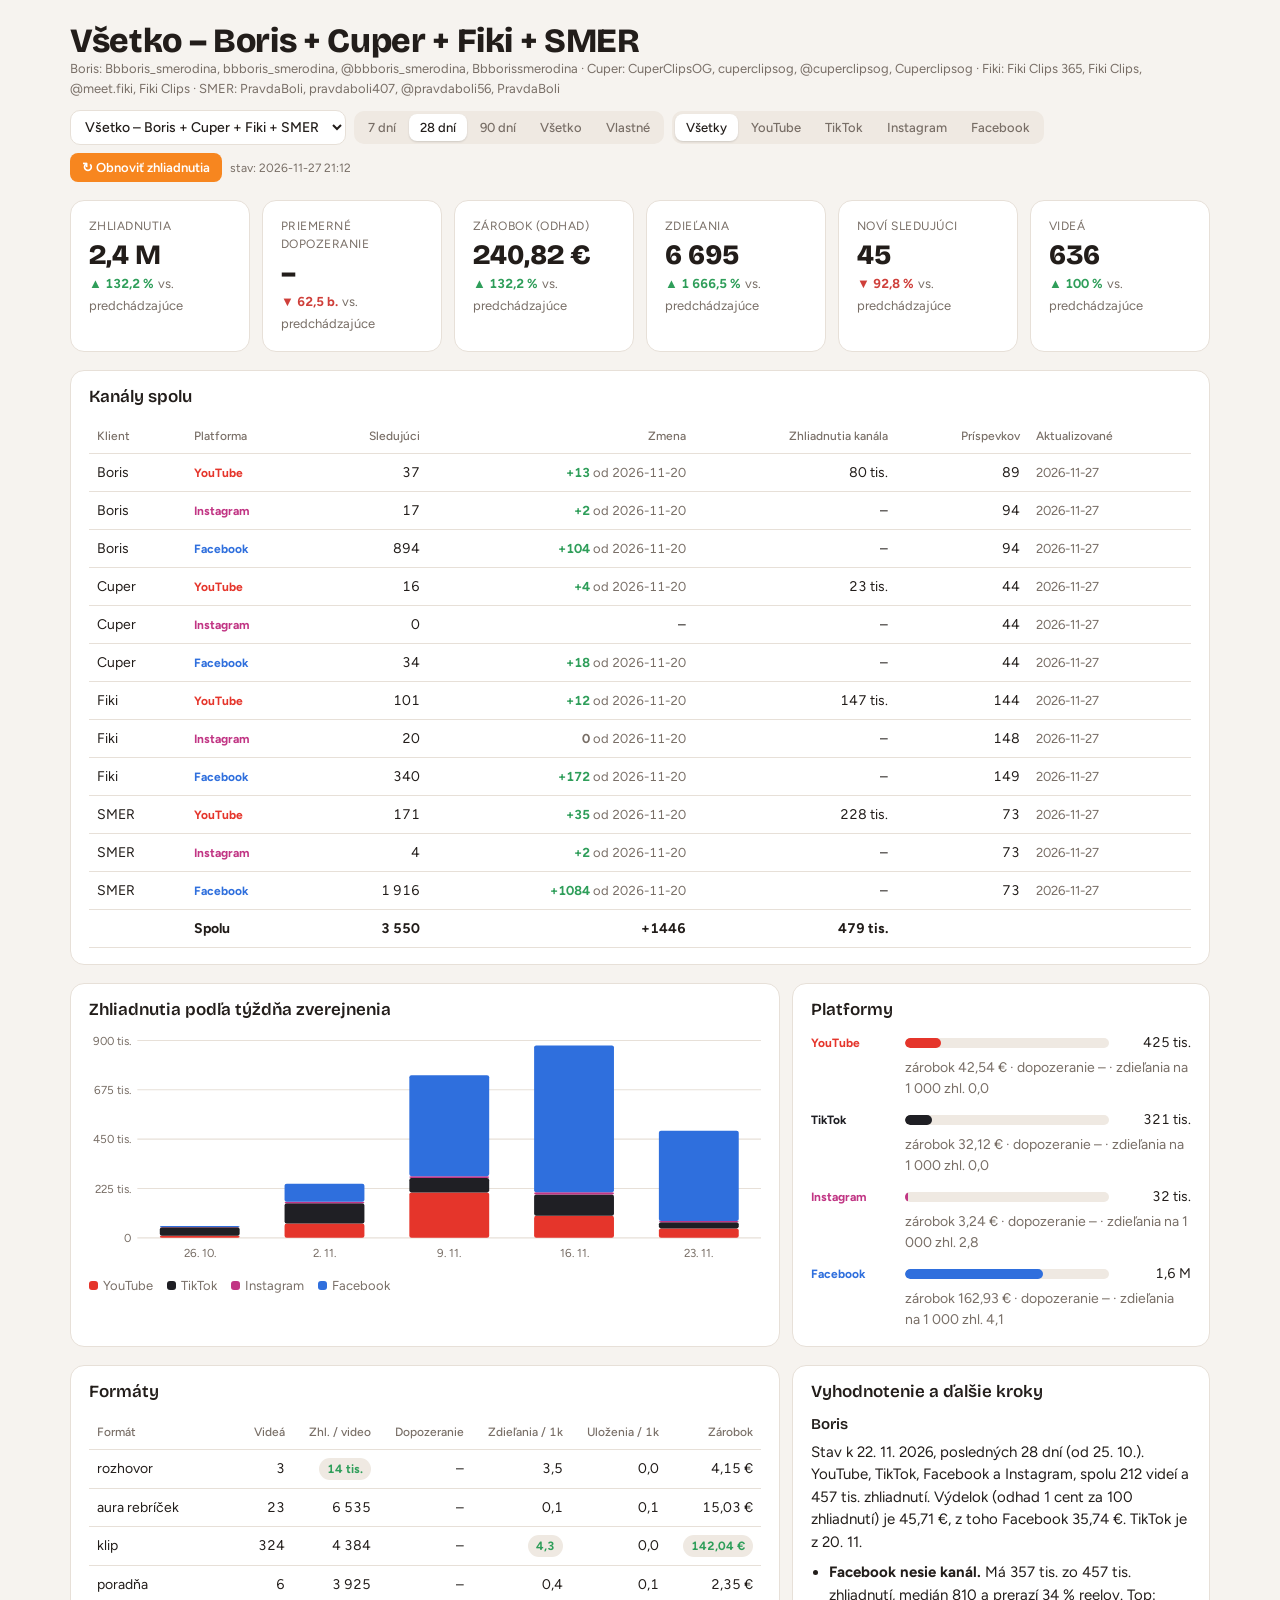
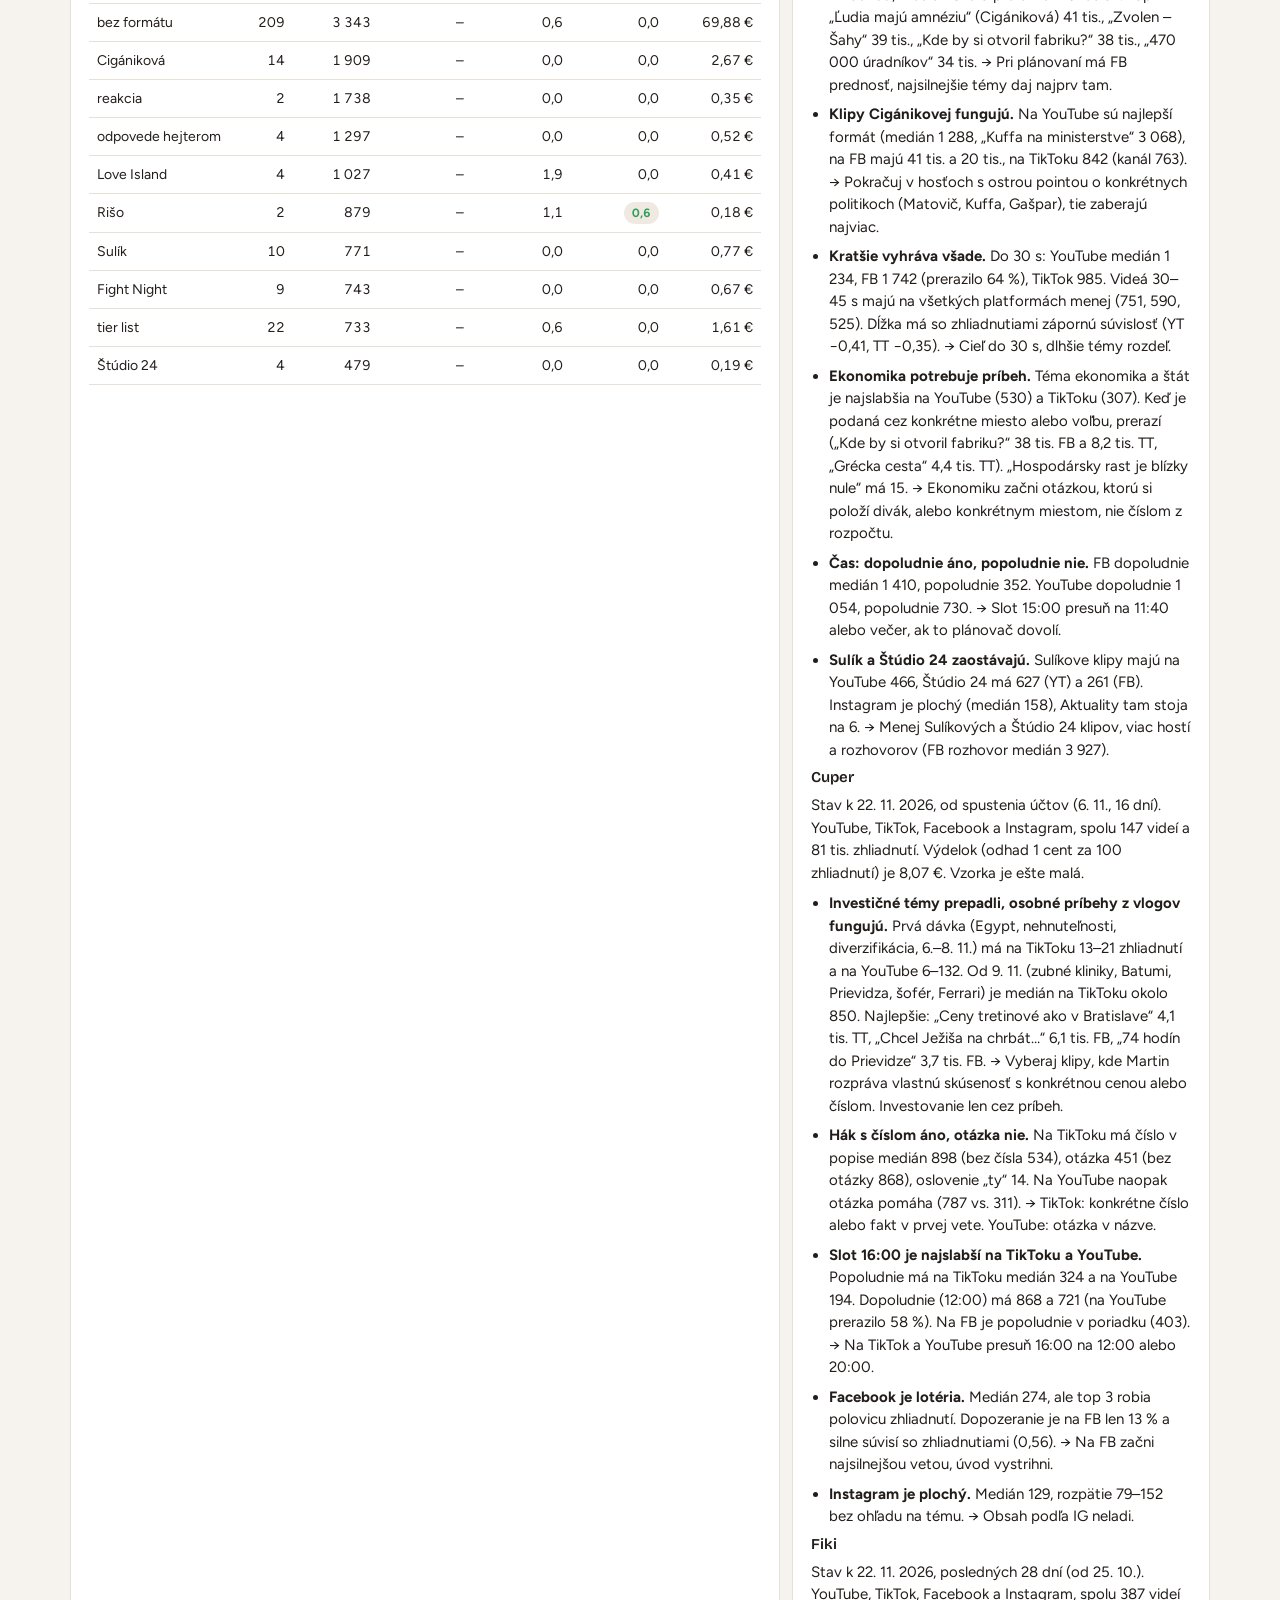
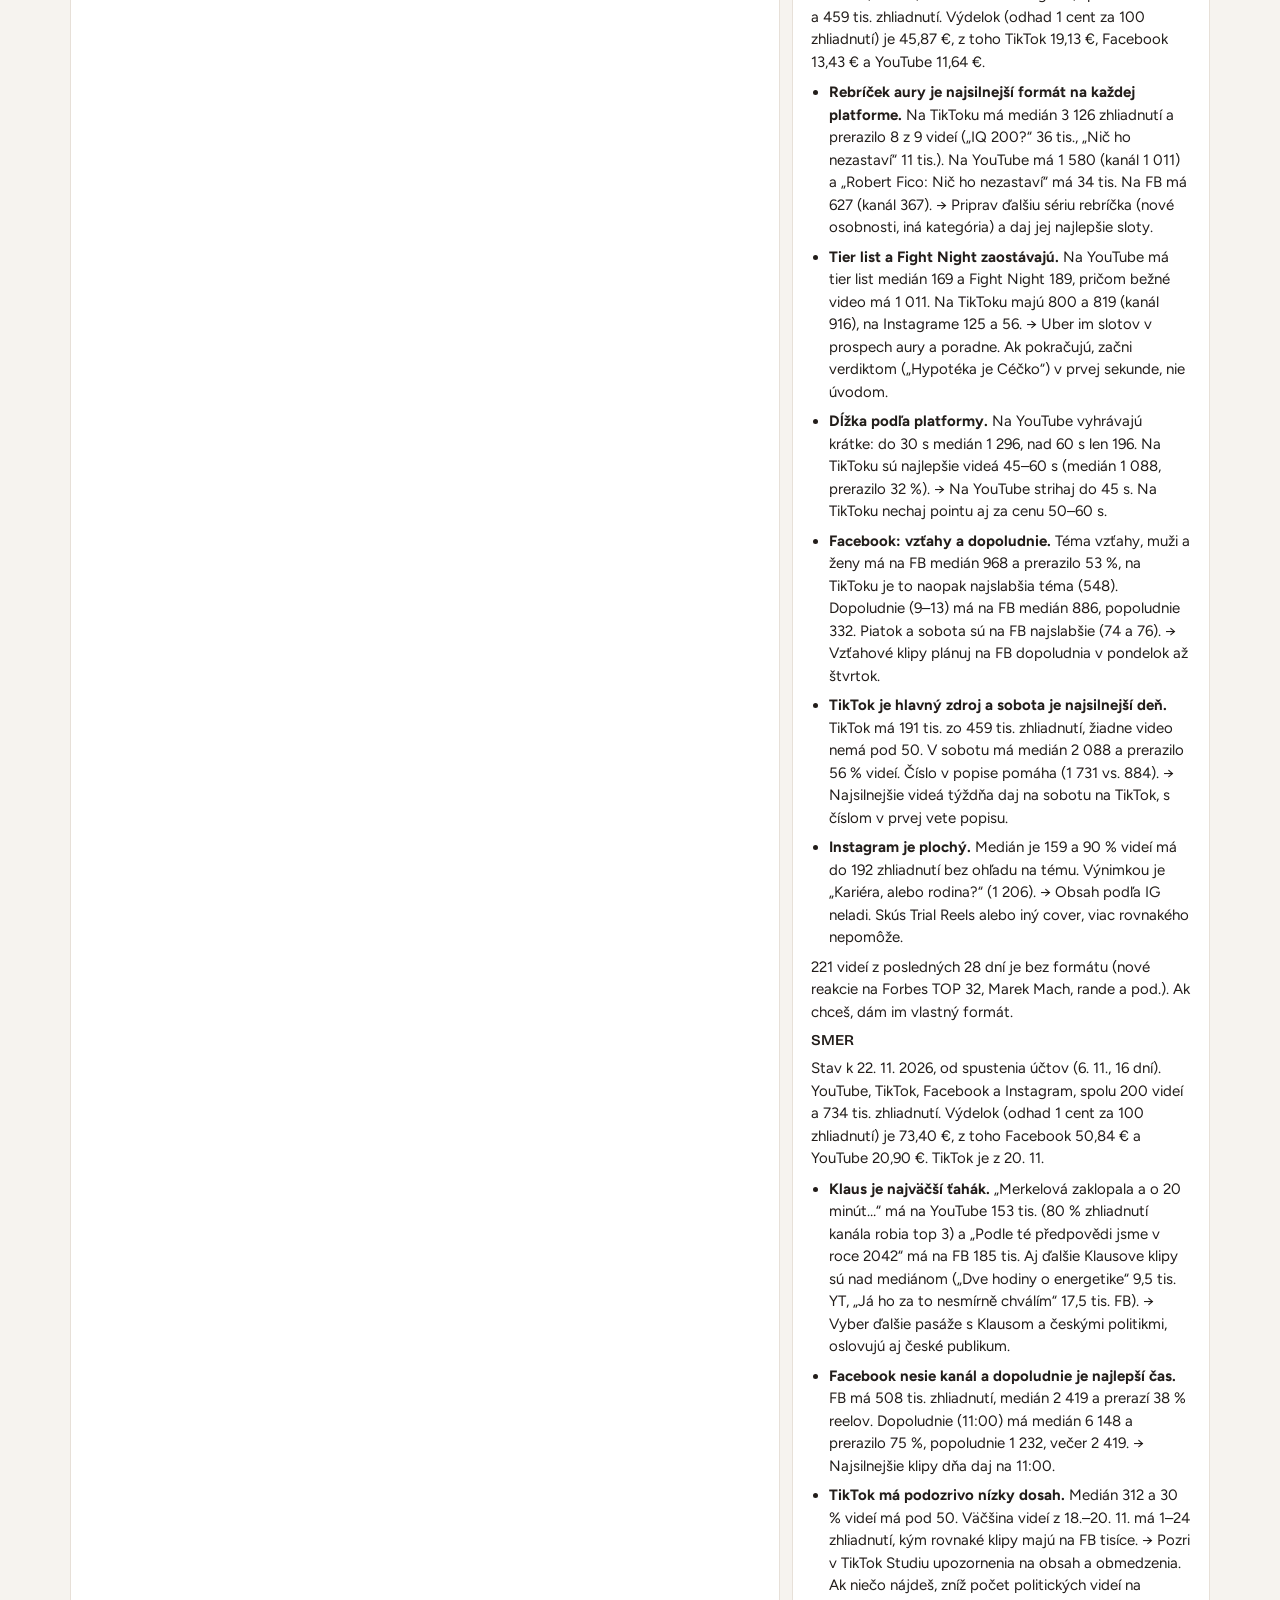
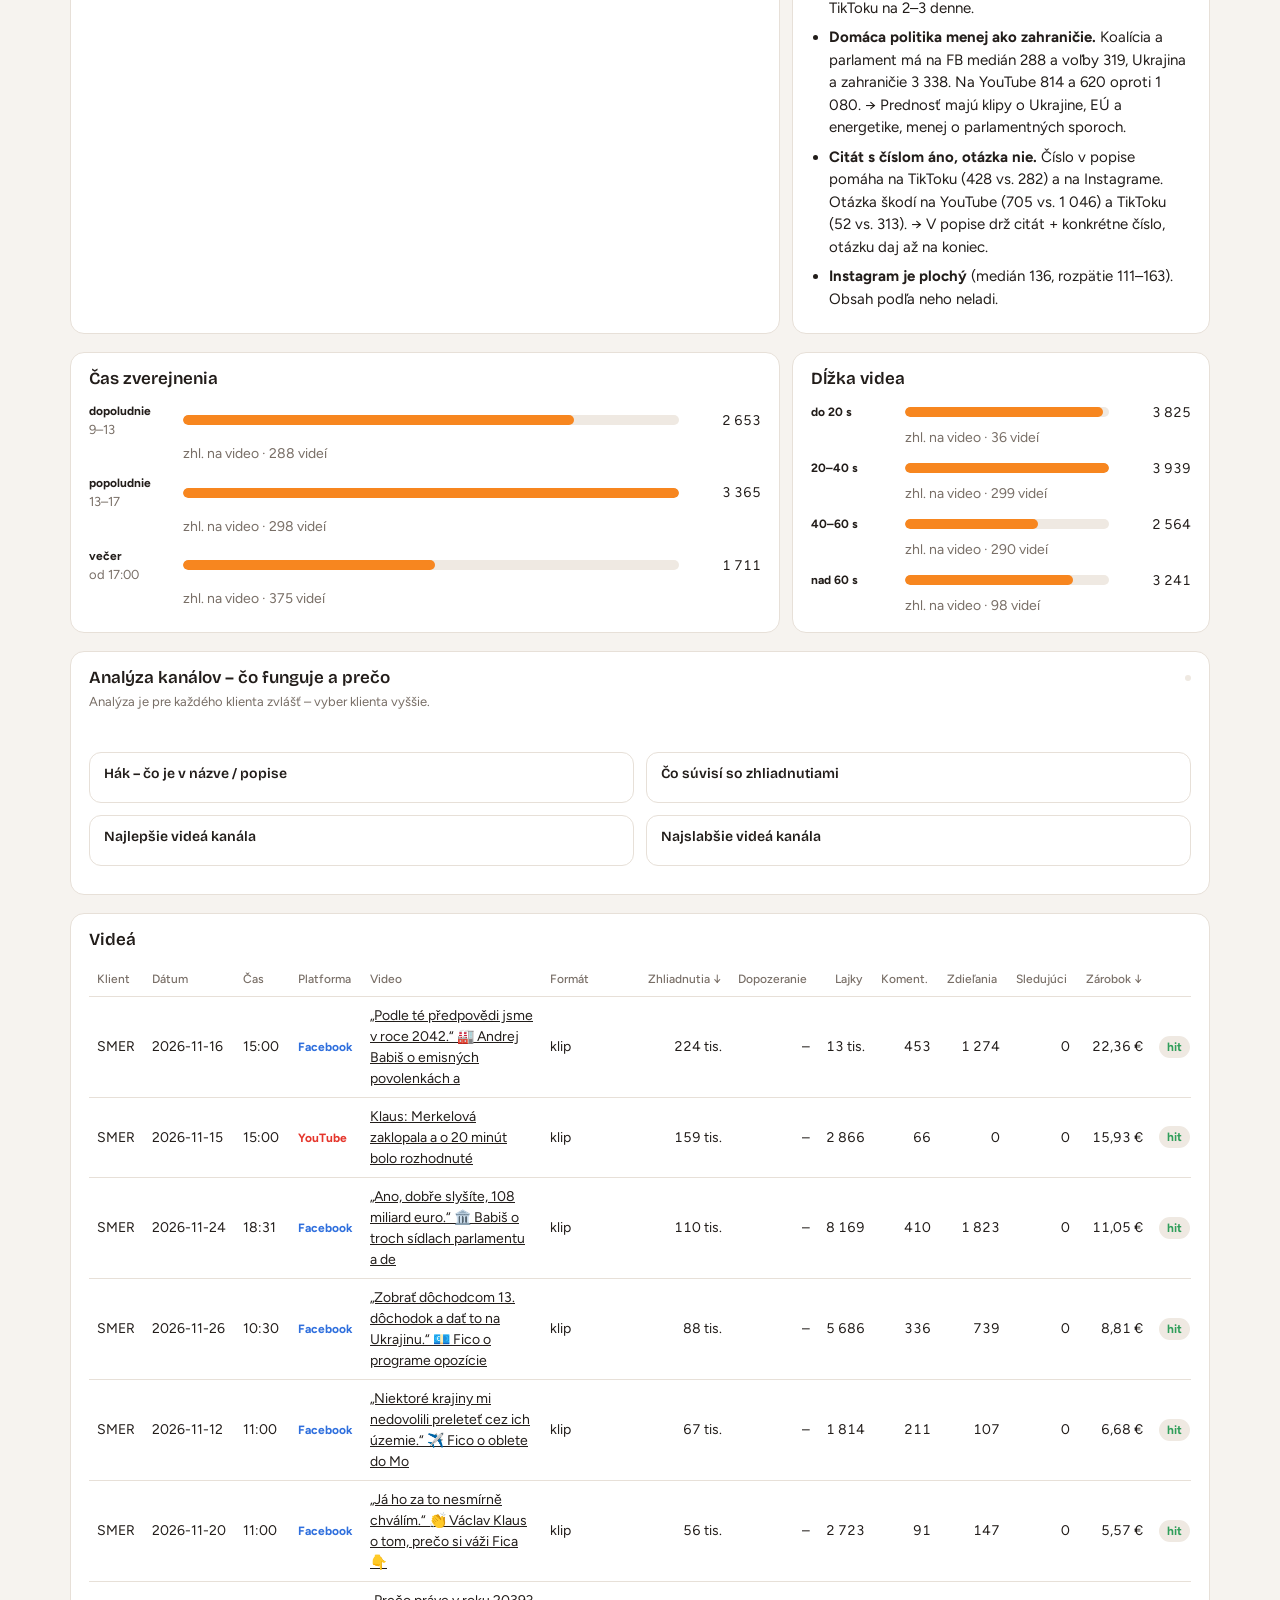
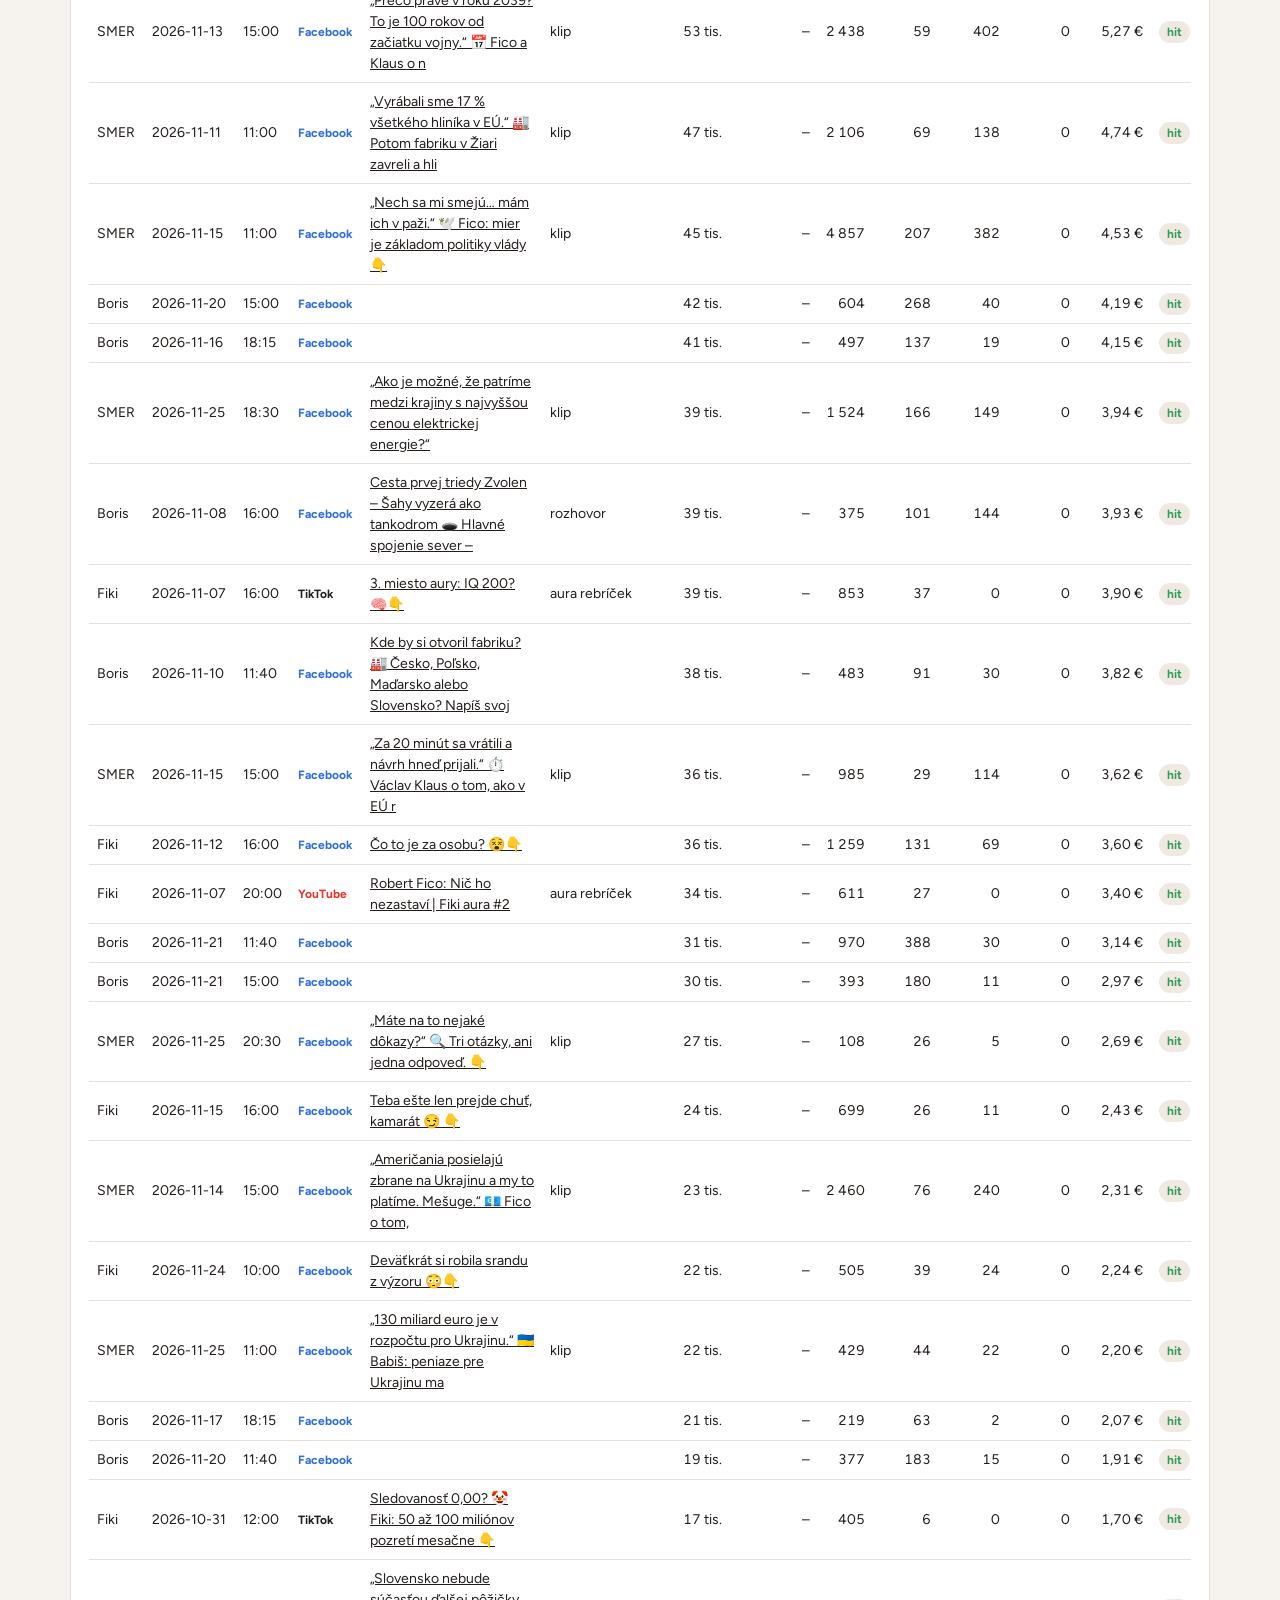
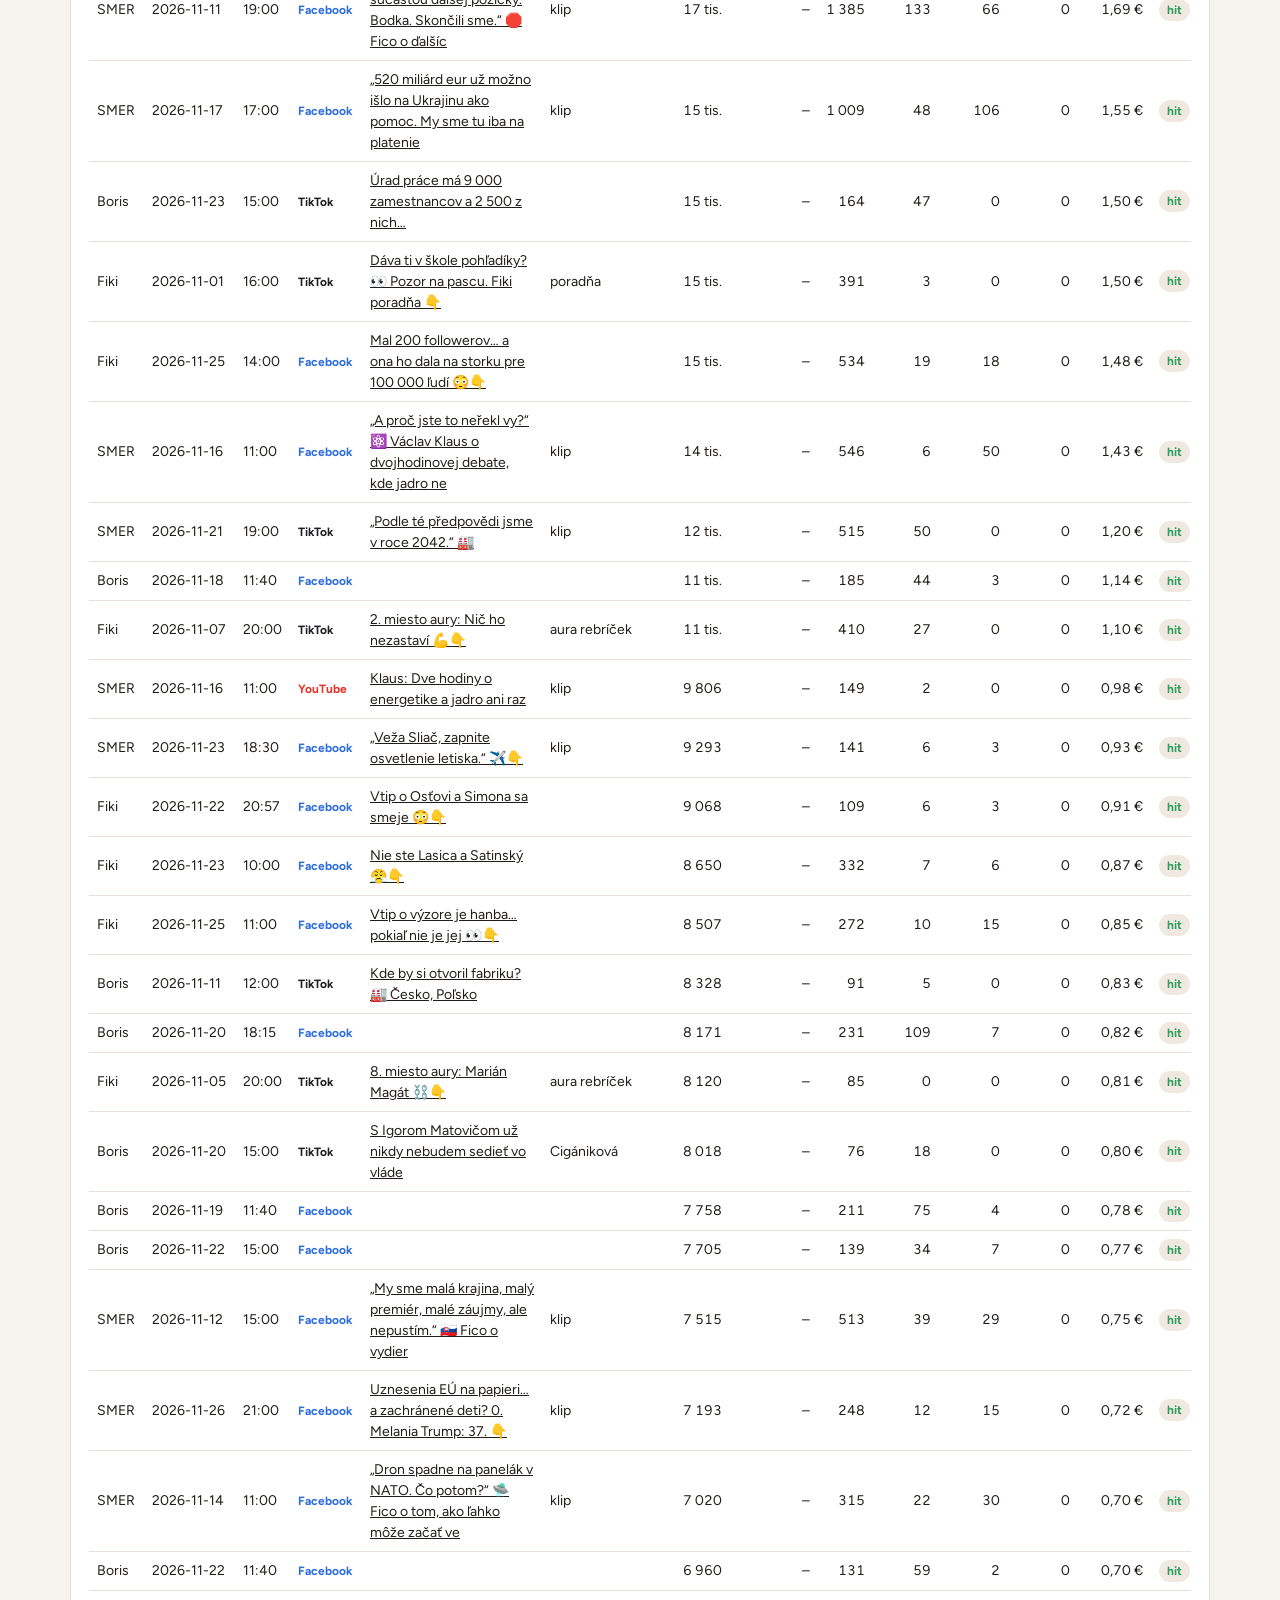
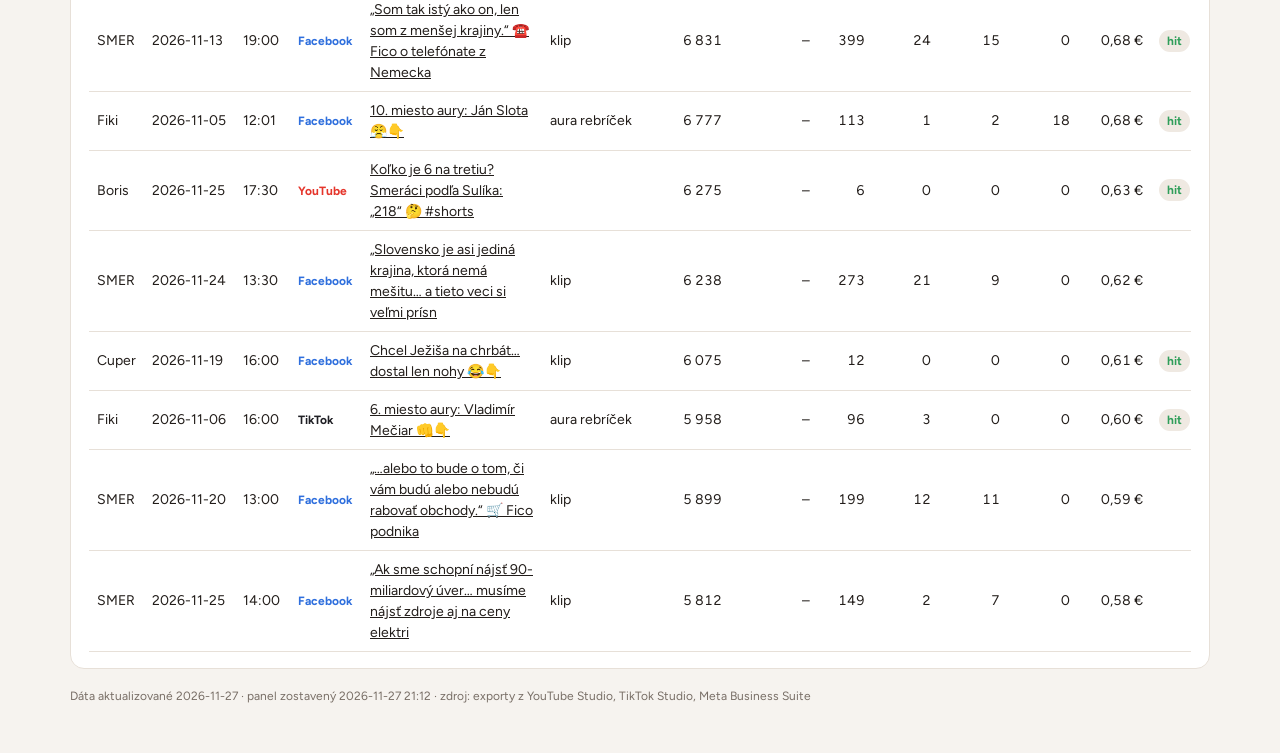
==== commit 810759e0: "Panel: API update 2026-11-27 21:12" ====
--- a/panel/index.html
+++ b/panel/index.html
@@ -147,7 +147,7 @@
   <footer id="foot"></footer>
 </div>
 <script>
-const D = {"clients": [{"name": "Boris", "color": "#3867d6", "channels": {"youtube": "Bbboris_smerodina", "tiktok": "bbboris_smerodina", "instagram": "@bbboris_smerodina", "facebook": "Bbborissmerodina"}, "file_formats": [["studio", "Štúdio 24"], ["riso", "Rišo"], ["aktuality", "Aktuality"], ["boris\\d", "rozhovor"]], "format_rules": [], "earn_per_100_views": 0.01, "topic_rules": [["policajt|polici|radar|kamion|dialnic|zapch|zabrzd|cesta|rychlost|vodic|sahy", "doprava a polícia"], ["\\bbyt|byty|bytov|byvan|najomn", "bývanie"], ["dochod|pridavk|prispev|demograf|diet|rodin", "dôchodky a rodiny"], ["dlh|ekonom|financ|uver|\\bpozic|konsolid|inflac|dph|rozpoc|samsung|investor|uradnik|zamestnan|babka|miliard|zbran|ropy|dane", "ekonomika a štát"], ["svadb|vegas|manzel|neutocil|vraciam|koktejl|stale v politike|v politike", "osobné"], ["koalic|taraba|kuffa|fico|danko|sulik|simeck|\\bps\\b|ciganikov|opozic|parlament|curill|pcolinsk|volte|populiz|fantozz|minist|politik|vendet|slovensk|stat\\b", "politici a koalícia"]], "id": "boris", "insights": "Stav k 22. 11. 2026, posledných 28 dní (od 25. 10.). YouTube, TikTok, Facebook a Instagram, spolu 212 videí a 457 tis. zhliadnutí. Výdelok (odhad 1 cent za 100 zhliadnutí) je 45,71 €, z toho Facebook 35,74 €. TikTok je z 20. 11.\n\n- **Facebook nesie kanál.** Má 357 tis. zo 457 tis. zhliadnutí, medián 810 a prerazí 34 % reelov. Top: „Ľudia majú amnéziu“ (Cigániková) 41 tis., „Zvolen – Šahy“ 39 tis., „Kde by si otvoril fabriku?“ 38 tis., „470 000 úradníkov“ 34 tis. → Pri plánovaní má FB prednosť, najsilnejšie témy daj najprv tam.\n- **Klipy Cigánikovej fungujú.** Na YouTube sú najlepší formát (medián 1 288, „Kuffa na ministerstve“ 3 068), na FB majú 41 tis. a 20 tis., na TikToku 842 (kanál 763). → Pokračuj v hosťoch s ostrou pointou o konkrétnych politikoch (Matovič, Kuffa, Gašpar), tie zaberajú najviac.\n- **Kratšie vyhráva všade.** Do 30 s: YouTube medián 1 234, FB 1 742 (prerazilo 64 %), TikTok 985. Videá 30–45 s majú na všetkých platformách menej (751, 590, 525). Dĺžka má so zhliadnutiami zápornú súvislosť (YT −0,41, TT −0,35). → Cieľ do 30 s, dlhšie témy rozdeľ.\n- **Ekonomika potrebuje príbeh.** Téma ekonomika a štát je najslabšia na YouTube (530) a TikToku (307). Keď je podaná cez konkrétne miesto alebo voľbu, prerazí („Kde by si otvoril fabriku?“ 38 tis. FB a 8,2 tis. TT, „Grécka cesta“ 4,4 tis. TT). „Hospodársky rast je blízky nule“ má 15. → Ekonomiku začni otázkou, ktorú si položí divák, alebo konkrétnym miestom, nie číslom z rozpočtu.\n- **Čas: dopoludnie áno, popoludnie nie.** FB dopoludnie medián 1 410, popoludnie 352. YouTube dopoludnie 1 054, popoludnie 730. → Slot 15:00 presuň na 11:40 alebo večer, ak to plánovač dovolí.\n- **Sulík a Štúdio 24 zaostávajú.** Sulíkove klipy majú na YouTube 466, Štúdio 24 má 627 (YT) a 261 (FB). Instagram je plochý (medián 158), Aktuality tam stoja na 6. → Menej Sulíkových a Štúdio 24 klipov, viac hostí a rozhovorov (FB rozhovor medián 3 927).\n", "scheduled": [], "accounts": {"youtube": {"followers": 37, "total_views": 79269, "videos": 87, "synced": "2026-11-27", "followers_delta": 13, "delta_since": "2026-11-20"}, "instagram": {"followers": 17, "videos": 93, "synced": "2026-11-27", "followers_delta": 2, "delta_since": "2026-11-20"}, "facebook": {"followers": 893, "videos": 93, "synced": "2026-11-27", "followers_delta": 103, "delta_since": "2026-11-20"}}, "videos": [{"platform": "instagram", "video_id": "18145504720721529", "published": "2026-11-27", "time": "11:01", "title": "", "format": "", "duration_s": "", "views": 123, "reach": 95, "avg_view_pct": "", "avg_view_s": 16.6, "likes": 2, "comments": "", "shares": "", "saves": 1, "followers": "", "url": "https://www.instagram.com/reel/DgPaoydxAX6/", "updated": "2026-11-27"}, {"platform": "facebook", "video_id": "122123549691503134", "published": "2026-11-27", "time": "11:30", "title": "", "format": "", "duration_s": 53, "views": 10, "reach": "", "avg_view_pct": "", "avg_view_s": 5.7, "likes": 1, "comments": "", "shares": "", "saves": "", "followers": "", "url": "https://www.facebook.com/reel/1478108774512340/", "updated": "2026-11-27"}, {"platform": "youtube", "video_id": "ufbjJgpfMjE", "published": "2026-11-26", "time": "14:30", "title": "Odobratý plyn: 0 m³. Faktúra pre Nemecko: PLNÁ SUMA 🤦 #shorts", "format": "", "duration_s": 26, "views": 10, "reach": "", "avg_view_pct": "", "avg_view_s": "", "likes": 1, "comments": 0, "shares": "", "saves": "", "followers": "", "url": "https://youtube.com/shorts/ufbjJgpfMjE", "updated": "2026-11-27"}, {"platform": "youtube", "video_id": "uWFqoS-R51U", "published": "2026-11-26", "time": "17:30", "title": "Štát platí stranám 14 € za hlas. Čo keby dostal šek aj nevolič? 💡 #shorts", "format": "", "duration_s": 37, "views": 780, "reach": "", "avg_view_pct": "", "avg_view_s": "", "likes": 11, "comments": 1, "shares": "", "saves": "", "followers": "", "url": "https://youtube.com/shorts/uWFqoS-R51U", "updated": "2026-11-27"}, {"platform": "instagram", "video_id": "18143437852723092", "published": "2026-11-26", "time": "11:30", "title": "Neberú ani kubík plynu, no zmluvu na 35 rokov platia ďalej 😳👇", "format": "", "duration_s": "", "views": 158, "reach": 123, "avg_view_pct": "", "avg_view_s": 13.4, "likes": 2, "comments": "", "shares": 4, "saves": 1, "followers": "", "url": "https://www.instagram.com/reel/DgM5RSZTQlX/", "updated": "2026-11-27"}, {"platform": "instagram", "video_id": "18140663293654743", "published": "2026-11-26", "time": "18:31", "title": "Štát platí stranám 14 € za hlas. Čo keby dostal šek aj nevolič? 💡", "format": "", "duration_s": "", "views": 143, "reach": 121, "avg_view_pct": "", "avg_view_s": 9.8, "likes": "", "comments": "", "shares": "", "saves": "", "followers": "", "url": "https://www.instagram.com/reel/DgNpW_gB6hN/", "updated": "2026-11-27"}, {"platform": "facebook", "video_id": "122123309235503134", "published": "2026-11-26", "time": "12:00", "title": "Neberú ani kubík plynu, no zmluvu na 35 rokov platia ďalej 😳👇", "format": "", "duration_s": 25, "views": 576, "reach": "", "avg_view_pct": "", "avg_view_s": 13, "likes": 3, "comments": 2, "shares": 1, "saves": "", "followers": "", "url": "https://www.facebook.com/reel/1636145507419578/", "updated": "2026-11-27"}, {"platform": "facebook", "video_id": "122123348601503134", "published": "2026-11-26", "time": "15:00", "title": "Štát platí stranám 14 € za hlas. Čo keby dostal šek aj nevolič? 💡", "format": "", "duration_s": 37, "views": 116, "reach": "", "avg_view_pct": "", "avg_view_s": 13.7, "likes": 1, "comments": 1, "shares": "", "saves": "", "followers": "", "url": "https://www.facebook.com/reel/1553834400105332/", "updated": "2026-11-27"}, {"platform": "youtube", "video_id": "2n2x1Q3f0LE", "published": "2026-11-25", "time": "17:30", "title": "Koľko je 6 na tretiu? Smeráci podľa Sulíka: „218“ 🤔 #shorts", "format": "", "duration_s": 23, "views": 5361, "reach": "", "avg_view_pct": "", "avg_view_s": "", "likes": 5, "comments": 0, "shares": "", "saves": "", "followers": "", "url": "https://youtube.com/shorts/2n2x1Q3f0LE", "updated": "2026-11-27"}, {"platform": "instagram", "video_id": "18120530984015689", "published": "2026-11-25", "time": "18:30", "title": "Koľko je 6³? Napíšte bez kalkulačky do komentára 👇", "format": "", "duration_s": "", "views": 145, "reach": 118, "avg_view_pct": "", "avg_view_s": 12.5, "likes": "", "comments": "", "shares": "", "saves": "", "followers": "", "url": "https://www.instagram.com/reel/DgLEjJ4BLXU/", "updated": "2026-11-27"}, {"platform": "facebook", "video_id": "122123142273503134", "published": "2026-11-25", "time": "18:00", "title": "Koľko je 6³? Napíšte bez kalkulačky do komentára 👇", "format": "", "duration_s": 22, "views": 179, "reach": "", "avg_view_pct": "", "avg_view_s": 13.5, "likes": 3, "comments": "", "shares": 1, "saves": "", "followers": "", "url": "https://www.facebook.com/reel/2382806855813768/", "updated": "2026-11-27"}, {"platform": "youtube", "video_id": "iQ74DfOj4mk", "published": "2026-11-24", "time": "14:00", "title": "Boris: Tretia poistka Fica je Matovič", "format": "", "duration_s": 41, "views": 1182, "reach": "", "avg_view_pct": "", "avg_view_s": "", "likes": 4, "comments": 3, "shares": "", "saves": "", "followers": "", "url": "https://youtube.com/shorts/iQ74DfOj4mk", "updated": "2026-11-27"}, {"platform": "youtube", "video_id": "05efVZZWVU4", "published": "2026-11-24", "time": "17:30", "title": "Boris: Fico a Matovič sa navzájom potrebujú", "format": "", "duration_s": 34, "views": 1023, "reach": "", "avg_view_pct": "", "avg_view_s": "", "likes": 7, "comments": 5, "shares": "", "saves": "", "followers": "", "url": "https://youtube.com/shorts/05efVZZWVU4", "updated": "2026-11-27"}, {"platform": "tiktok", "video_id": "7711534055073795350", "published": "2026-11-24", "time": "20:00", "title": "Podľa Borisa má Slovensko dvoch najväčších…", "format": "", "duration_s": 33, "views": 653, "reach": "", "avg_view_pct": "", "avg_view_s": "", "likes": 9, "comments": 1, "shares": "", "saves": "", "followers": "", "url": "https://www.tiktok.com/@bbboris_smerodina/video/7711534055073795350", "updated": "2026-11-25"}, {"platform": "tiktok", "video_id": "7711533726236216598", "published": "2026-11-24", "time": "15:30", "title": "Matovič tvrdí, že Fico má dve poistky", "format": "", "duration_s": 40, "views": 761, "reach": "", "avg_view_pct": "", "avg_view_s": "", "likes": 7, "comments": 1, "shares": "", "saves": "", "followers": "", "url": "https://www.tiktok.com/@bbboris_smerodina/video/7711533726236216598", "updated": "2026-11-25"}, {"platform": "instagram", "video_id": "18102337232662846", "published": "2026-11-24", "time": "11:01", "title": "Matovič tvrdí, že Fico má dve poistky – Žilinku a SME RODINA so Sulíkom. Boris m", "format": "", "duration_s": "", "views": 199, "reach": 141, "avg_view_pct": "", "avg_view_s": 19.2, "likes": 1, "comments": "", "shares": "", "saves": "", "followers": "", "url": "https://www.instagram.com/reel/DgHsSeQhO_d/", "updated": "2026-11-27"}, {"platform": "instagram", "video_id": "18118163510035948", "published": "2026-11-24", "time": "18:01", "title": "Podľa Borisa má Slovensko dvoch najväčších rozoštvávačov – Fica a Matoviča. A na", "format": "", "duration_s": "", "views": 149, "reach": 135, "avg_view_pct": "", "avg_view_s": 9.5, "likes": 1, "comments": 1, "shares": "", "saves": "", "followers": "", "url": "https://www.instagram.com/reel/DgIcVafIYfv/", "updated": "2026-11-27"}, {"platform": "facebook", "video_id": "122122829937503134", "published": "2026-11-24", "time": "11:30", "title": "Matovič tvrdí, že Fico má dve poistky – Žilinku a SME RODINA so Sulíkom. Boris m", "format": "", "duration_s": 41, "views": 180, "reach": "", "avg_view_pct": "", "avg_view_s": 14.6, "likes": 3, "comments": 1, "shares": "", "saves": "", "followers": "", "url": "https://www.facebook.com/reel/1639073243749231/", "updated": "2026-11-27"}, {"platform": "facebook", "video_id": "122122869111503134", "published": "2026-11-24", "time": "15:00", "title": "Podľa Borisa má Slovensko dvoch najväčších rozoštvávačov – Fica a Matoviča. A na", "format": "", "duration_s": 34, "views": 107, "reach": "", "avg_view_pct": "", "avg_view_s": 15.8, "likes": 4, "comments": 3, "shares": 1, "saves": "", "followers": "", "url": "https://www.facebook.com/reel/1463444771800928/", "updated": "2026-11-27"}, {"platform": "youtube", "video_id": "8yka0p_kJvU", "published": "2026-11-23", "time": "14:00", "title": "Sulík: 2 500 úradníkov hľadá ľuďom prácu. Načo?", "format": "Sulík", "duration_s": 29, "views": 1209, "reach": "", "avg_view_pct": "", "avg_view_s": "", "likes": 12, "comments": 3, "shares": "", "saves": "", "followers": "", "url": "https://youtube.com/shorts/8yka0p_kJvU", "updated": "2026-11-27"}, {"platform": "youtube", "video_id": "J63ltjVnaLY", "published": "2026-11-23", "time": "17:00", "title": "Boris: Predbehli nás aj Rumuni", "format": "", "duration_s": 23, "views": 1062, "reach": "", "avg_view_pct": "", "avg_view_s": "", "likes": 2, "comments": 2, "shares": "", "saves": "", "followers": "", "url": "https://youtube.com/shorts/J63ltjVnaLY", "updated": "2026-11-27"}, {"platform": "tiktok", "video_id": "7711113150367583510", "published": "2026-11-23", "time": "19:30", "title": "Pred 20 rokmi boli Poliaci aj Rumuni za nami", "format": "", "duration_s": 22, "views": 728, "reach": "", "avg_view_pct": "", "avg_view_s": "", "likes": 6, "comments": 4, "shares": "", "saves": "", "followers": "", "url": "https://www.tiktok.com/@bbboris_smerodina/video/7711113150367583510", "updated": "2026-11-25"}, {"platform": "tiktok", "video_id": "7711112814609354006", "published": "2026-11-23", "time": "15:00", "title": "Úrad práce má 9 000 zamestnancov a 2 500 z nich…", "format": "", "duration_s": 28, "views": 15000, "reach": "", "avg_view_pct": "", "avg_view_s": "", "likes": 164, "comments": 47, "shares": "", "saves": "", "followers": "", "url": "https://www.tiktok.com/@bbboris_smerodina/video/7711112814609354006", "updated": "2026-11-25"}, {"platform": "instagram", "video_id": "18134757271833620", "published": "2026-11-23", "time": "18:30", "title": "Pred 20 rokmi boli Poliaci aj Rumuni za nami 📉 Dnes nás podľa Eurostatu predbehl", "format": "", "duration_s": "", "views": 183, "reach": 136, "avg_view_pct": "", "avg_view_s": 10.6, "likes": 2, "comments": "", "shares": "", "saves": "", "followers": "", "url": "https://www.instagram.com/reel/DgF66gzBVg4/", "updated": "2026-11-27"}, {"platform": "instagram", "video_id": "18118563914612903", "published": "2026-11-23", "time": "11:30", "title": "Úrad práce má 9 000 zamestnancov a 2 500 z nich hľadá ľuďom prácu – v čase, keď ", "format": "", "duration_s": "", "views": 151, "reach": 121, "avg_view_pct": "", "avg_view_s": 9.9, "likes": "", "comments": "", "shares": 3, "saves": "", "followers": "", "url": "https://www.instagram.com/reel/DgFK45si13u/", "updated": "2026-11-27"}, {"platform": "facebook", "video_id": "122122603887503134", "published": "2026-11-23", "time": "13:00", "title": "Pred 20 rokmi boli Poliaci aj Rumuni za nami 📉 Dnes nás podľa Eurostatu predbehl", "format": "", "duration_s": 22, "views": 162, "reach": "", "avg_view_pct": "", "avg_view_s": 12.2, "likes": 5, "comments": 3, "shares": 2, "saves": "", "followers": "", "url": "https://www.facebook.com/reel/993041037219825/", "updated": "2026-11-27"}, {"platform": "facebook", "video_id": "122122565799503134", "published": "2026-11-23", "time": "10:00", "title": "Úrad práce má 9 000 zamestnancov a 2 500 z nich hľadá ľuďom prácu – v čase, keď ", "format": "", "duration_s": 29, "views": 310, "reach": "", "avg_view_pct": "", "avg_view_s": 14.6, "likes": 5, "comments": 6, "shares": 1, "saves": "", "followers": "", "url": "https://www.facebook.com/reel/2049024222478562/", "updated": "2026-11-27"}, {"platform": "youtube", "video_id": "FqulD5XiNUg", "published": "2026-11-22", "time": "11:40", "title": "Sulík a Kollár: PS + Smer? Sobášiť oheň s vodou", "format": "Sulík", "duration_s": 33, "views": 1152, "reach": "", "avg_view_pct": "", "avg_view_s": "", "likes": 6, "comments": 2, "shares": "", "saves": "", "followers": "", "url": "https://youtube.com/shorts/FqulD5XiNUg", "updated": "2026-11-27"}, {"platform": "youtube", "video_id": "R8PB0xB8hjo", "published": "2026-11-22", "time": "15:00", "title": "Boris: Hekeri vypli platby, ľudia si nekúpili jedlo", "format": "", "duration_s": 30, "views": 1007, "reach": "", "avg_view_pct": "", "avg_view_s": "", "likes": 5, "comments": 3, "shares": "", "saves": "", "followers": "", "url": "https://youtube.com/shorts/R8PB0xB8hjo", "updated": "2026-11-27"}, {"platform": "youtube", "video_id": "LADkdS5NB1I", "published": "2026-11-22", "time": "18:15", "title": "Boris: Premiér? Pokojne nech je ním Sulík", "format": "", "duration_s": 16, "views": 1070, "reach": "", "avg_view_pct": "", "avg_view_s": "", "likes": 6, "comments": 1, "shares": "", "saves": "", "followers": "", "url": "https://youtube.com/shorts/LADkdS5NB1I", "updated": "2026-11-27"}, {"platform": "tiktok", "video_id": "7709177462105623830", "published": "2026-11-22", "time": "20:30", "title": "Kamión ide 93, druhý ho predbieha 94,5", "format": "", "duration_s": 41, "views": 509, "reach": "", "avg_view_pct": "", "avg_view_s": "", "likes": 6, "comments": 1, "shares": "", "saves": "", "followers": "", "url": "https://www.tiktok.com/@bbboris_smerodina/video/7709177462105623830", "updated": "2026-11-25"}, {"platform": "tiktok", "video_id": "7709136834651278614", "published": "2026-11-22", "time": "18:15", "title": "Nemám ambíciu byť premiérom", "format": "", "duration_s": 15, "views": 5168, "reach": "", "avg_view_pct": "", "avg_view_s": "", "likes": 30, "comments": 25, "shares": "", "saves": "", "followers": "", "url": "https://www.tiktok.com/@bbboris_smerodina/video/7709136834651278614", "updated": "2026-11-25"}, {"platform": "tiktok", "video_id": "7709136633181801750", "published": "2026-11-22", "time": "15:00", "title": "Vo Švédsku napadli hekeri platby", "format": "", "duration_s": 29, "views": 1364, "reach": "", "avg_view_pct": "", "avg_view_s": "", "likes": 25, "comments": 2, "shares": "", "saves": "", "followers": "", "url": "https://www.tiktok.com/@bbboris_smerodina/video/7709136633181801750", "updated": "2026-11-25"}, {"platform": "tiktok", "video_id": "7709136394228206870", "published": "2026-11-22", "time": "11:40", "title": "Kto sa chce mať lepšie, musí makať 💪", "format": "", "duration_s": 32, "views": 743, "reach": "", "avg_view_pct": "", "avg_view_s": "", "likes": 5, "comments": 2, "shares": "", "saves": "", "followers": "", "url": "https://www.tiktok.com/@bbboris_smerodina/video/7709136394228206870", "updated": "2026-11-25"}, {"platform": "instagram", "video_id": "18094987775695247", "published": "2026-11-22", "time": "11:40", "title": "", "format": "", "duration_s": "", "views": 150, "reach": 125, "avg_view_pct": "", "avg_view_s": 12.4, "likes": "", "comments": "", "shares": "", "saves": "", "followers": "", "url": "https://www.instagram.com/reel/DgCnPGVhG8M/", "updated": "2026-11-27"}, {"platform": "instagram", "video_id": "18160828243502152", "published": "2026-11-22", "time": "15:01", "title": "", "format": "", "duration_s": "", "views": 6, "reach": 4, "avg_view_pct": "", "avg_view_s": 12.2, "likes": "", "comments": "", "shares": "", "saves": "", "followers": "", "url": "https://www.instagram.com/reel/DgC-IcQHIjv/", "updated": "2026-11-27"}, {"platform": "instagram", "video_id": "18643147039051294", "published": "2026-11-22", "time": "18:15", "title": "", "format": "", "duration_s": "", "views": 164, "reach": 123, "avg_view_pct": "", "avg_view_s": 9.2, "likes": 1, "comments": "", "shares": "", "saves": "", "followers": "", "url": "https://www.instagram.com/reel/DgDUdXGBg7W/", "updated": "2026-11-27"}, {"platform": "facebook", "video_id": "122122332435503134", "published": "2026-11-22", "time": "11:40", "title": "", "format": "", "duration_s": 32, "views": 6915, "reach": "", "avg_view_pct": "", "avg_view_s": 13.8, "likes": 130, "comments": 58, "shares": 2, "saves": "", "followers": "", "url": "https://www.facebook.com/reel/1628790998276505/", "updated": "2026-11-27"}, {"platform": "facebook", "video_id": "122122379715503134", "published": "2026-11-22", "time": "15:00", "title": "", "format": "", "duration_s": 30, "views": 7623, "reach": "", "avg_view_pct": "", "avg_view_s": 14.1, "likes": 139, "comments": 34, "shares": 7, "saves": "", "followers": "", "url": "https://www.facebook.com/reel/1013148098501635/", "updated": "2026-11-27"}, {"platform": "facebook", "video_id": "122122415103503134", "published": "2026-11-22", "time": "18:15", "title": "", "format": "", "duration_s": 15, "views": 1414, "reach": "", "avg_view_pct": "", "avg_view_s": 10.9, "likes": 26, "comments": 16, "shares": 2, "saves": "", "followers": "", "url": "https://www.facebook.com/reel/2017040738969872/", "updated": "2026-11-27"}, {"platform": "youtube", "video_id": "JH8n6XIAvaE", "published": "2026-11-21", "time": "15:00", "title": "Sulík: Nadával mi do idiotov, odišli sme pre bager", "format": "Sulík", "duration_s": 23, "views": 1113, "reach": "", "avg_view_pct": "", "avg_view_s": "", "likes": 5, "comments": 2, "shares": "", "saves": "", "followers": "", "url": "https://youtube.com/shorts/JH8n6XIAvaE", "updated": "2026-11-27"}, {"platform": "youtube", "video_id": "UiKTsA-sN8I", "published": "2026-11-21", "time": "11:40", "title": "Boris: Premiér má byť v Bruseli, nie v Moskve", "format": "", "duration_s": 28, "views": 1009, "reach": "", "avg_view_pct": "", "avg_view_s": "", "likes": 7, "comments": 3, "shares": "", "saves": "", "followers": "", "url": "https://youtube.com/shorts/UiKTsA-sN8I", "updated": "2026-11-27"}, {"platform": "youtube", "video_id": "VKMSny8E6ds", "published": "2026-11-21", "time": "18:15", "title": "Boris: 13. dôchodok na dlh? To je korupcia", "format": "", "duration_s": 25, "views": 1021, "reach": "", "avg_view_pct": "", "avg_view_s": "", "likes": 5, "comments": 1, "shares": "", "saves": "", "followers": "", "url": "https://youtube.com/shorts/VKMSny8E6ds", "updated": "2026-11-27"}, {"platform": "tiktok", "video_id": "7709177169066593538", "published": "2026-11-21", "time": "20:30", "title": "Najdrahšia diaľnica nie je predražená", "format": "", "duration_s": 39, "views": 320, "reach": "", "avg_view_pct": "", "avg_view_s": "", "likes": 1, "comments": 0, "shares": "", "saves": "", "followers": "", "url": "https://www.tiktok.com/@bbboris_smerodina/video/7709177169066593538", "updated": "2026-11-25"}, {"platform": "tiktok", "video_id": "7709136092712144150", "published": "2026-11-21", "time": "18:15", "title": "13. dôchodok bez peňazí? Ja to vnímam ako korupciu", "format": "", "duration_s": 24, "views": 762, "reach": "", "avg_view_pct": "", "avg_view_s": "", "likes": 13, "comments": 7, "shares": "", "saves": "", "followers": "", "url": "https://www.tiktok.com/@bbboris_smerodina/video/7709136092712144150", "updated": "2026-11-25"}, {"platform": "tiktok", "video_id": "7709135835039403286", "published": "2026-11-21", "time": "15:00", "title": "SaS neodišla z vlády preto, že mi Matovič nadával", "format": "", "duration_s": 22, "views": 986, "reach": "", "avg_view_pct": "", "avg_view_s": "", "likes": 17, "comments": 4, "shares": "", "saves": "", "followers": "", "url": "https://www.tiktok.com/@bbboris_smerodina/video/7709135835039403286", "updated": "2026-11-25"}, {"platform": "tiktok", "video_id": "7709135616956517654", "published": "2026-11-21", "time": "11:40", "title": "Kašľať na Šimečkovu mamu – to nech riešia politológovia", "format": "", "duration_s": 27, "views": 5151, "reach": "", "avg_view_pct": "", "avg_view_s": "", "likes": 45, "comments": 37, "shares": "", "saves": "", "followers": "", "url": "https://www.tiktok.com/@bbboris_smerodina/video/7709135616956517654", "updated": "2026-11-25"}, {"platform": "instagram", "video_id": "17892855075686127", "published": "2026-11-21", "time": "15:00", "title": "", "format": "", "duration_s": "", "views": 158, "reach": 132, "avg_view_pct": "", "avg_view_s": 7.7, "likes": "", "comments": "", "shares": "", "saves": "", "followers": "", "url": "https://www.instagram.com/reel/DgAZV-EH3XV/", "updated": "2026-11-27"}, {"platform": "instagram", "video_id": "18130237325488887", "published": "2026-11-21", "time": "11:41", "title": "", "format": "", "duration_s": "", "views": 156, "reach": 124, "avg_view_pct": "", "avg_view_s": 17.5, "likes": "", "comments": "", "shares": "", "saves": "", "followers": "", "url": "https://www.instagram.com/reel/DgACdChMhcr/", "updated": "2026-11-27"}, {"platform": "instagram", "video_id": "18654002665014103", "published": "2026-11-21", "time": "18:16", "title": "", "format": "", "duration_s": "", "views": 171, "reach": 138, "avg_view_pct": "", "avg_view_s": 10.3, "likes": 1, "comments": 1, "shares": "", "saves": "", "followers": "", "url": "https://www.instagram.com/reel/DgAvsyBhSiC/", "updated": "2026-11-27"}, {"platform": "facebook", "video_id": "122122098753503134", "published": "2026-11-21", "time": "15:00", "title": "", "format": "", "duration_s": 22, "views": 29715, "reach": "", "avg_view_pct": "", "avg_view_s": 14.5, "likes": 393, "comments": 180, "shares": 11, "saves": "", "followers": "", "url": "https://www.facebook.com/reel/1497995948895298/", "updated": "2026-11-27"}, {"platform": "facebook", "video_id": "122122055295503134", "published": "2026-11-21", "time": "11:40", "title": "", "format": "", "duration_s": 27, "views": 31425, "reach": "", "avg_view_pct": "", "avg_view_s": 13.2, "likes": 970, "comments": 388, "shares": 30, "saves": "", "followers": "", "url": "https://www.facebook.com/reel/1541414277749406/", "updated": "2026-11-27"}, {"platform": "facebook", "video_id": "122122140009503134", "published": "2026-11-21", "time": "18:16", "title": "", "format": "", "duration_s": 24, "views": 3487, "reach": "", "avg_view_pct": "", "avg_view_s": 13.6, "likes": 71, "comments": 39, "shares": 5, "saves": "", "followers": "", "url": "https://www.facebook.com/reel/1814290356311357/", "updated": "2026-11-27"}, {"platform": "youtube", "video_id": "2xVHMP0Kp7c", "published": "2026-11-20", "time": "11:40", "title": "Boris: Neuriadili by ani staničný bufet", "format": "", "duration_s": 31, "views": 1223, "reach": "", "avg_view_pct": "", "avg_view_s": "", "likes": 7, "comments": 1, "shares": "", "saves": "", "followers": "", "url": "https://youtube.com/shorts/2xVHMP0Kp7c", "updated": "2026-11-27"}, {"platform": "youtube", "video_id": "Q9HCUIWpaQg", "published": "2026-11-20", "time": "18:15", "title": "Boris: Odišiel Samsung – „to nie je problém“", "format": "", "duration_s": 21, "views": 753, "reach": "", "avg_view_pct": "", "avg_view_s": "", "likes": 7, "comments": 1, "shares": "", "saves": "", "followers": "", "url": "https://youtube.com/shorts/Q9HCUIWpaQg", "updated": "2026-11-27"}, {"platform": "youtube", "video_id": "S_bF24ZA2bQ", "published": "2026-11-20", "time": "15:00", "title": "Sulík: S Matovičom už nikdy vo vláde", "format": "Sulík", "duration_s": 16, "views": 1498, "reach": "", "avg_view_pct": "", "avg_view_s": "", "likes": 8, "comments": 4, "shares": "", "saves": "", "followers": "", "url": "https://youtube.com/shorts/S_bF24ZA2bQ", "updated": "2026-11-27"}, {"platform": "tiktok", "video_id": "7709176152207691030", "published": "2026-11-20", "time": "20:30", "title": "6 miliárd dlhu, 6 miliárd konsolidácie a dlh rastie", "format": "", "duration_s": 44, "views": 278, "reach": "", "avg_view_pct": "", "avg_view_s": "", "likes": 2, "comments": 1, "shares": "", "saves": "", "followers": "", "url": "https://www.tiktok.com/@bbboris_smerodina/video/7709176152207691030", "updated": "2026-11-25"}, {"platform": "tiktok", "video_id": "7709135335724289302", "published": "2026-11-20", "time": "18:15", "title": "Odišiel Samsung? Asi ľudia prestali pozerať televíziu", "format": "", "duration_s": 20, "views": 952, "reach": "", "avg_view_pct": "", "avg_view_s": "", "likes": 14, "comments": 3, "shares": "", "saves": "", "followers": "", "url": "https://www.tiktok.com/@bbboris_smerodina/video/7709135335724289302", "updated": "2026-11-25"}, {"platform": "tiktok", "video_id": "7709134996103023894", "published": "2026-11-20", "time": "15:00", "title": "S Igorom Matovičom už nikdy nebudem sedieť vo vláde", "format": "Cigániková", "duration_s": 15, "views": 8018, "reach": "", "avg_view_pct": "", "avg_view_s": "", "likes": 76, "comments": 18, "shares": "", "saves": "", "followers": "", "url": "https://www.tiktok.com/@bbboris_smerodina/video/7709134996103023894", "updated": "2026-11-25"}, {"platform": "tiktok", "video_id": "7709134703546223894", "published": "2026-11-20", "time": "11:40", "title": "Riadia nás ekonomickí analfabeti 💶", "format": "", "duration_s": 30, "views": 677, "reach": "", "avg_view_pct": "", "avg_view_s": "", "likes": 8, "comments": 4, "shares": "", "saves": "", "followers": "", "url": "https://www.tiktok.com/@bbboris_smerodina/video/7709134703546223894", "updated": "2026-11-25"}, {"platform": "instagram", "video_id": "18140955253728672", "published": "2026-11-20", "time": "11:40", "title": "", "format": "", "duration_s": "", "views": 177, "reach": 144, "avg_view_pct": "", "avg_view_s": 13.6, "likes": "", "comments": "", "shares": "", "saves": "", "followers": "", "url": "https://www.instagram.com/reel/Df9dpvWQ04z/", "updated": "2026-11-27"}, {"platform": "instagram", "video_id": "18034244153914269", "published": "2026-11-20", "time": "18:16", "title": "", "format": "", "duration_s": "", "views": 178, "reach": 137, "avg_view_pct": "", "avg_view_s": 10.5, "likes": 2, "comments": "", "shares": "", "saves": "", "followers": "", "url": "https://www.instagram.com/reel/Df-K4omzbuJ/", "updated": "2026-11-27"}, {"platform": "instagram", "video_id": "17907728871656023", "published": "2026-11-20", "time": "15:01", "title": "", "format": "", "duration_s": "", "views": 163, "reach": 126, "avg_view_pct": "", "avg_view_s": 8.6, "likes": "", "comments": "", "shares": "", "saves": "", "followers": "", "url": "https://www.instagram.com/reel/Df90j1HsV-u/", "updated": "2026-11-27"}, {"platform": "facebook", "video_id": "122121797097503134", "published": "2026-11-20", "time": "11:40", "title": "", "format": "", "duration_s": 30, "views": 19065, "reach": "", "avg_view_pct": "", "avg_view_s": 15, "likes": 377, "comments": 183, "shares": 15, "saves": "", "followers": "", "url": "https://www.facebook.com/reel/1579152990640068/", "updated": "2026-11-27"}, {"platform": "facebook", "video_id": "122121874689503134", "published": "2026-11-20", "time": "18:15", "title": "", "format": "", "duration_s": 20, "views": 8162, "reach": "", "avg_view_pct": "", "avg_view_s": 10.8, "likes": 231, "comments": 109, "shares": 7, "saves": "", "followers": "", "url": "https://www.facebook.com/reel/1503276601652415/", "updated": "2026-11-27"}, {"platform": "facebook", "video_id": "122121839181503134", "published": "2026-11-20", "time": "15:00", "title": "", "format": "", "duration_s": 16, "views": 41915, "reach": "", "avg_view_pct": "", "avg_view_s": 15.2, "likes": 604, "comments": 268, "shares": 40, "saves": "", "followers": "", "url": "https://www.facebook.com/reel/1299962205642833/", "updated": "2026-11-27"}, {"platform": "youtube", "video_id": "2ZCYtugaQbE", "published": "2026-11-19", "time": "11:40", "title": "Cigániková: Konzervatív či liberál? Hlúpa debata", "format": "Cigániková", "duration_s": 22, "views": 1085, "reach": "", "avg_view_pct": "", "avg_view_s": "", "likes": 2, "comments": 3, "shares": "", "saves": "", "followers": "", "url": "https://youtube.com/shorts/2ZCYtugaQbE", "updated": "2026-11-27"}, {"platform": "youtube", "video_id": "3o3M4HOFXVA", "published": "2026-11-19", "time": "18:15", "title": "Cigániková: Zákon, aby Gašpar neskončil vo väzení?", "format": "Cigániková", "duration_s": 15, "views": 1570, "reach": "", "avg_view_pct": "", "avg_view_s": "", "likes": 15, "comments": 1, "shares": "", "saves": "", "followers": "", "url": "https://youtube.com/shorts/3o3M4HOFXVA", "updated": "2026-11-27"}, {"platform": "tiktok", "video_id": "7708767339826679063", "published": "2026-11-19", "time": "18:15", "title": "Pre Boha živého, nie s touto koalíciou ⚖️", "format": "", "duration_s": 14, "views": 933, "reach": "", "avg_view_pct": "", "avg_view_s": "", "likes": 15, "comments": 0, "shares": "", "saves": "", "followers": "", "url": "https://www.tiktok.com/@bbboris_smerodina/video/7708767339826679063", "updated": "2026-11-25"}, {"platform": "tiktok", "video_id": "7709176809161624854", "published": "2026-11-19", "time": "15:00", "title": "23 000 detí bude raz platiť 53 000 dôchodcov", "format": "", "duration_s": 61, "views": 416, "reach": "", "avg_view_pct": "", "avg_view_s": "", "likes": 4, "comments": 0, "shares": "", "saves": "", "followers": "", "url": "https://www.tiktok.com/@bbboris_smerodina/video/7709176809161624854", "updated": "2026-11-25"}, {"platform": "tiktok", "video_id": "7708767100638317827", "published": "2026-11-19", "time": "11:40", "title": "Konzervatív či liberál? Hlúpa debata 💶", "format": "Cigániková", "duration_s": 21, "views": 705, "reach": "", "avg_view_pct": "", "avg_view_s": "", "likes": 11, "comments": 0, "shares": "", "saves": "", "followers": "", "url": "https://www.tiktok.com/@bbboris_smerodina/video/7708767100638317827", "updated": "2026-11-25"}, {"platform": "instagram", "video_id": "18084173936343050", "published": "2026-11-19", "time": "11:41", "title": "", "format": "", "duration_s": "", "views": 5, "reach": 4, "avg_view_pct": "", "avg_view_s": 6.8, "likes": "", "comments": "", "shares": "", "saves": "", "followers": "", "url": "https://www.instagram.com/reel/Df644cKzDai/", "updated": "2026-11-27"}, {"platform": "instagram", "video_id": "18102979736414535", "published": "2026-11-19", "time": "18:16", "title": "", "format": "", "duration_s": "", "views": 160, "reach": 128, "avg_view_pct": "", "avg_view_s": 6.7, "likes": "", "comments": "", "shares": "", "saves": "", "followers": "", "url": "https://www.instagram.com/reel/Df7mFT3iYhc/", "updated": "2026-11-27"}, {"platform": "facebook", "video_id": "122121435513503134", "published": "2026-11-19", "time": "11:40", "title": "", "format": "", "duration_s": 21, "views": 7753, "reach": "", "avg_view_pct": "", "avg_view_s": 10.3, "likes": 211, "comments": 75, "shares": 4, "saves": "", "followers": "", "url": "https://www.facebook.com/reel/2215586266033678/", "updated": "2026-11-27"}, {"platform": "facebook", "video_id": "122121587499503134", "published": "2026-11-19", "time": "18:15", "title": "", "format": "", "duration_s": 15, "views": 834, "reach": "", "avg_view_pct": "", "avg_view_s": 6.2, "likes": 4, "comments": 2, "shares": "", "saves": "", "followers": "", "url": "https://www.facebook.com/reel/1430785205702910/", "updated": "2026-11-27"}, {"platform": "youtube", "video_id": "HX_Id_4Y_JE", "published": "2026-11-18", "time": "11:40", "title": "Cigániková: Sulík hovorí 10 rokov to isté", "format": "Cigániková", "duration_s": 23, "views": 1594, "reach": "", "avg_view_pct": "", "avg_view_s": "", "likes": 4, "comments": 1, "shares": "", "saves": "", "followers": "", "url": "https://youtube.com/shorts/HX_Id_4Y_JE", "updated": "2026-11-27"}, {"platform": "youtube", "video_id": "1rQsNS_YuhA", "published": "2026-11-18", "time": "18:15", "title": "Cigániková: Politici klamú, aby vyzerali dobre", "format": "Cigániková", "duration_s": 12, "views": 777, "reach": "", "avg_view_pct": "", "avg_view_s": "", "likes": 5, "comments": 0, "shares": "", "saves": "", "followers": "", "url": "https://youtube.com/shorts/1rQsNS_YuhA", "updated": "2026-11-27"}, {"platform": "tiktok", "video_id": "7709207603573804310", "published": "2026-11-18", "time": "20:30", "title": "Bez rastu nerastú mzdy ani dane", "format": "", "duration_s": 61, "views": 275, "reach": "", "avg_view_pct": "", "avg_view_s": "", "likes": 2, "comments": 0, "shares": "", "saves": "", "followers": "", "url": "https://www.tiktok.com/@bbboris_smerodina/video/7709207603573804310", "updated": "2026-11-25"}, {"platform": "tiktok", "video_id": "7708766846207479062", "published": "2026-11-18", "time": "18:15", "title": "Politici zvyknú klamať, len aby vyzerali dobre", "format": "Cigániková", "duration_s": 11, "views": 500, "reach": "", "avg_view_pct": "", "avg_view_s": "", "likes": 6, "comments": 2, "shares": "", "saves": "", "followers": "", "url": "https://www.tiktok.com/@bbboris_smerodina/video/7708766846207479062", "updated": "2026-11-25"}, {"platform": "tiktok", "video_id": "7709176491648601366", "published": "2026-11-18", "time": "15:00", "title": "Policajt ťa pustí, keď vezieš dieťa do nemocnice", "format": "", "duration_s": 34, "views": 297, "reach": "", "avg_view_pct": "", "avg_view_s": "", "likes": 2, "comments": 0, "shares": "", "saves": "", "followers": "", "url": "https://www.tiktok.com/@bbboris_smerodina/video/7709176491648601366", "updated": "2026-11-25"}, {"platform": "tiktok", "video_id": "7708766589729967382", "published": "2026-11-18", "time": "11:40", "title": "Sulík hovorí 10 rokov to isté 🔁", "format": "Cigániková", "duration_s": 22, "views": 838, "reach": "", "avg_view_pct": "", "avg_view_s": "", "likes": 6, "comments": 1, "shares": "", "saves": "", "followers": "", "url": "https://www.tiktok.com/@bbboris_smerodina/video/7708766589729967382", "updated": "2026-11-25"}, {"platform": "instagram", "video_id": "18123219310961626", "published": "2026-11-18", "time": "11:41", "title": "", "format": "", "duration_s": "", "views": 5, "reach": 3, "avg_view_pct": "", "avg_view_s": 14.3, "likes": "", "comments": "", "shares": "", "saves": "", "followers": "", "url": "https://www.instagram.com/reel/Df4UFNSsRap/", "updated": "2026-11-27"}, {"platform": "instagram", "video_id": "18111175553192731", "published": "2026-11-18", "time": "18:16", "title": "", "format": "", "duration_s": "", "views": 5, "reach": 3, "avg_view_pct": "", "avg_view_s": 2.3, "likes": "", "comments": "", "shares": "", "saves": "", "followers": "", "url": "https://www.instagram.com/reel/Df5BSI5tcUJ/", "updated": "2026-11-27"}, {"platform": "facebook", "video_id": "122121195447503134", "published": "2026-11-18", "time": "11:40", "title": "", "format": "", "duration_s": 22, "views": 11362, "reach": "", "avg_view_pct": "", "avg_view_s": 11.9, "likes": 185, "comments": 44, "shares": 3, "saves": "", "followers": "", "url": "https://www.facebook.com/reel/1176173374937402/", "updated": "2026-11-27"}, {"platform": "facebook", "video_id": "122121272349503134", "published": "2026-11-18", "time": "18:15", "title": "", "format": "", "duration_s": 11, "views": 1115, "reach": "", "avg_view_pct": "", "avg_view_s": 6.1, "likes": 11, "comments": "", "shares": 1, "saves": "", "followers": "", "url": "https://www.facebook.com/reel/1314771054116686/", "updated": "2026-11-27"}, {"platform": "youtube", "video_id": "zJdzWAqLn3c", "published": "2026-11-17", "time": "11:40", "title": "Cigániková: Stačilo zobrať pukance a nechať ich dusiť", "format": "Cigániková", "duration_s": 15, "views": 1857, "reach": "", "avg_view_pct": "", "avg_view_s": "", "likes": 6, "comments": 0, "shares": "", "saves": "", "followers": "", "url": "https://youtube.com/shorts/zJdzWAqLn3c", "updated": "2026-11-27"}, {"platform": "youtube", "video_id": "7cHPUDlKrGI", "published": "2026-11-17", "time": "18:15", "title": "Cigániková: Kuffa na ministerstve? No fakt výhra", "format": "Cigániková", "duration_s": 15, "views": 3085, "reach": "", "avg_view_pct": "", "avg_view_s": "", "likes": 14, "comments": 1, "shares": "", "saves": "", "followers": "", "url": "https://youtube.com/shorts/7cHPUDlKrGI", "updated": "2026-11-27"}, {"platform": "tiktok", "video_id": "7708766316894735638", "published": "2026-11-17", "time": "18:15", "title": "Za Kuffu na ministerstve? No fakt výhra 🏆", "format": "Cigániková", "duration_s": 14, "views": 2665, "reach": "", "avg_view_pct": "", "avg_view_s": "", "likes": 12, "comments": 0, "shares": "", "saves": "", "followers": "", "url": "https://www.tiktok.com/@bbboris_smerodina/video/7708766316894735638", "updated": "2026-11-25"}, {"platform": "tiktok", "video_id": "7708765979978845462", "published": "2026-11-17", "time": "11:40", "title": "Stačilo zobrať pukance 🍿 a nechať Danka s Tarabom", "format": "Cigániková", "duration_s": 14, "views": 866, "reach": "", "avg_view_pct": "", "avg_view_s": "", "likes": 8, "comments": 0, "shares": "", "saves": "", "followers": "", "url": "https://www.tiktok.com/@bbboris_smerodina/video/7708765979978845462", "updated": "2026-11-25"}, {"platform": "instagram", "video_id": "18122616175959669", "published": "2026-11-17", "time": "11:40", "title": "", "format": "", "duration_s": "", "views": 162, "reach": 130, "avg_view_pct": "", "avg_view_s": 7.2, "likes": "", "comments": "", "shares": "", "saves": "", "followers": "", "url": "https://www.instagram.com/reel/Df1vOR9IUYN/", "updated": "2026-11-27"}, {"platform": "instagram", "video_id": "18181713232448944", "published": "2026-11-17", "time": "18:16", "title": "", "format": "", "duration_s": "", "views": 166, "reach": 123, "avg_view_pct": "", "avg_view_s": 7.6, "likes": "", "comments": "", "shares": "", "saves": "", "followers": "", "url": "https://www.instagram.com/reel/Df2cftZvZi4/", "updated": "2026-11-27"}, {"platform": "facebook", "video_id": "122120853015503134", "published": "2026-11-17", "time": "11:40", "title": "", "format": "", "duration_s": 15, "views": 1661, "reach": "", "avg_view_pct": "", "avg_view_s": 6.8, "likes": 18, "comments": 11, "shares": "", "saves": "", "followers": "", "url": "https://www.facebook.com/reel/2605696236545230/", "updated": "2026-11-27"}, {"platform": "facebook", "video_id": "122120931351503134", "published": "2026-11-17", "time": "18:15", "title": "", "format": "", "duration_s": 15, "views": 20694, "reach": "", "avg_view_pct": "", "avg_view_s": 11.5, "likes": 219, "comments": 63, "shares": 2, "saves": "", "followers": "", "url": "https://www.facebook.com/reel/1660741228782991/", "updated": "2026-11-27"}, {"platform": "youtube", "video_id": "Q9AddUWMg7I", "published": "2026-11-16", "time": "18:15", "title": "Cigániková: Ľudia majú amnéziu, nepamätajú si vládu 2020", "format": "Cigániková", "duration_s": 26, "views": 1161, "reach": "", "avg_view_pct": "", "avg_view_s": "", "likes": 4, "comments": 0, "shares": "", "saves": "", "followers": "", "url": "https://youtube.com/shorts/Q9AddUWMg7I", "updated": "2026-11-27"}, {"platform": "tiktok", "video_id": "7708765570719583510", "published": "2026-11-16", "time": "18:15", "title": "Ľudia majú amnéziu? 🧠 Matovič, Kollár, Gröhling", "format": "Cigániková", "duration_s": 25, "views": 2003, "reach": "", "avg_view_pct": "", "avg_view_s": "", "likes": 20, "comments": 3, "shares": "", "saves": "", "followers": "", "url": "https://www.tiktok.com/@bbboris_smerodina/video/7708765570719583510", "updated": "2026-11-25"}, {"platform": "instagram", "video_id": "18134572876847058", "published": "2026-11-16", "time": "18:16", "title": "", "format": "", "duration_s": "", "views": 150, "reach": 119, "avg_view_pct": "", "avg_view_s": 11.2, "likes": "", "comments": 1, "shares": "", "saves": "", "followers": "", "url": "https://www.instagram.com/reel/Dfz3tZHEhN7/", "updated": "2026-11-27"}, {"platform": "facebook", "video_id": "122120566065503134", "published": "2026-11-16", "time": "18:15", "title": "", "format": "", "duration_s": 26, "views": 41493, "reach": "", "avg_view_pct": "", "avg_view_s": 15.9, "likes": 497, "comments": 137, "shares": 19, "saves": "", "followers": "", "url": "https://www.facebook.com/reel/1129990519731867/", "updated": "2026-11-27"}, {"platform": "tiktok", "video_id": "7705090615859580182", "published": "2026-11-12", "time": "12:00", "title": "My si na vás nechceme požičiavať 💶 Nižšie dane", "format": "", "duration_s": 53, "views": 753, "reach": "", "avg_view_pct": "", "avg_view_s": "", "likes": 2, "comments": 0, "shares": "", "saves": "", "followers": "", "url": "https://www.tiktok.com/@bbboris_smerodina/video/7705090615859580182", "updated": "2026-11-25"}, {"platform": "youtube", "video_id": "lFKHXd-xxf8", "published": "2026-11-11", "time": "11:40", "title": "Boris: Slovensko má najdlhší mama hotel v EÚ", "format": "", "duration_s": 27, "views": 1176, "reach": "", "avg_view_pct": "", "avg_view_s": "", "likes": 5, "comments": 2, "shares": "", "saves": "", "followers": "", "url": "https://youtube.com/shorts/lFKHXd-xxf8", "updated": "2026-11-27"}, {"platform": "tiktok", "video_id": "7705936407629516054", "published": "2026-11-11", "time": "20:00", "title": "Sme na tom najhoršie v EÚ – najdlhší mama hotel", "format": "", "duration_s": 26, "views": 989, "reach": "", "avg_view_pct": "", "avg_view_s": "", "likes": 10, "comments": 3, "shares": "", "saves": "", "followers": "", "url": "https://www.tiktok.com/@bbboris_smerodina/video/7705936407629516054", "updated": "2026-11-25"}, {"platform": "tiktok", "video_id": "7705935985174924566", "published": "2026-11-11", "time": "16:00", "title": "Grécka cesta: polovičné dôchodky 📉", "format": "", "duration_s": 27, "views": 4392, "reach": "", "avg_view_pct": "", "avg_view_s": "", "likes": 29, "comments": 13, "shares": "", "saves": "", "followers": "", "url": "https://www.tiktok.com/@bbboris_smerodina/video/7705935985174924566", "updated": "2026-11-25"}, {"platform": "tiktok", "video_id": "7705935453131754774", "published": "2026-11-11", "time": "12:00", "title": "Kde by si otvoril fabriku? 🏭 Česko, Poľsko", "format": "", "duration_s": 26, "views": 8328, "reach": "", "avg_view_pct": "", "avg_view_s": "", "likes": 91, "comments": 5, "shares": "", "saves": "", "followers": "", "url": "https://www.tiktok.com/@bbboris_smerodina/video/7705935453131754774", "updated": "2026-11-25"}, {"platform": "instagram", "video_id": "18101147798396159", "published": "2026-11-11", "time": "11:41", "title": "Sme na tom najhoršie v EÚ – najdlhší mama hotel 🏠 Mladí nemajú kde bývať, ceny b", "format": "", "duration_s": "", "views": 160, "reach": 132, "avg_view_pct": "", "avg_view_s": 7.5, "likes": "", "comments": "", "shares": "", "saves": "", "followers": "", "url": "https://www.instagram.com/reel/DfmSjSpE5KP/", "updated": "2026-11-27"}, {"platform": "facebook", "video_id": "122118887781503134", "published": "2026-11-11", "time": "11:41", "title": "Sme na tom najhoršie v EÚ – najdlhší mama hotel 🏠 Mladí nemajú kde bývať, ceny b", "format": "", "duration_s": 26, "views": 1745, "reach": "", "avg_view_pct": "", "avg_view_s": 9.5, "likes": 28, "comments": 47, "shares": 2, "saves": "", "followers": "", "url": "https://www.facebook.com/reel/2008573556487209/", "updated": "2026-11-27"}, {"platform": "youtube", "video_id": "NdO7UZx8ECM", "published": "2026-11-10", "time": "11:40", "title": "Boris: Prečo investor nepostaví fabriku na Slovensku", "format": "", "duration_s": 27, "views": 1325, "reach": "", "avg_view_pct": "", "avg_view_s": "", "likes": 8, "comments": 3, "shares": "", "saves": "", "followers": "", "url": "https://youtube.com/shorts/NdO7UZx8ECM", "updated": "2026-11-27"}, {"platform": "youtube", "video_id": "5rwhk_3oXxw", "published": "2026-11-10", "time": "18:15", "title": "Boris: Grécka cesta = polovičné dôchodky", "format": "", "duration_s": 28, "views": 1235, "reach": "", "avg_view_pct": "", "avg_view_s": "", "likes": 5, "comments": 1, "shares": "", "saves": "", "followers": "", "url": "https://youtube.com/shorts/5rwhk_3oXxw", "updated": "2026-11-27"}, {"platform": "tiktok", "video_id": "7705935080572587266", "published": "2026-11-10", "time": "20:00", "title": "Vyspí sa premiér a zavedie transakčnú daň", "format": "", "duration_s": 23, "views": 1189, "reach": "", "avg_view_pct": "", "avg_view_s": "", "likes": 8, "comments": 3, "shares": "", "saves": "", "followers": "", "url": "https://www.tiktok.com/@bbboris_smerodina/video/7705935080572587266", "updated": "2026-11-25"}, {"platform": "tiktok", "video_id": "7705934674840882454", "published": "2026-11-10", "time": "16:00", "title": "Pre fabriku v Nitre je výhodnejších 2 000 bytov", "format": "", "duration_s": 52, "views": 1922, "reach": "", "avg_view_pct": "", "avg_view_s": "", "likes": 19, "comments": 1, "shares": "", "saves": "", "followers": "", "url": "https://www.tiktok.com/@bbboris_smerodina/video/7705934674840882454", "updated": "2026-11-25"}, {"platform": "tiktok", "video_id": "7705085363429133590", "published": "2026-11-10", "time": "12:00", "title": "Vojna v polícii a chaos 👮 Zákon musí platiť pre všetkých", "format": "", "duration_s": 80, "views": 818, "reach": "", "avg_view_pct": "", "avg_view_s": "", "likes": 4, "comments": 1, "shares": "", "saves": "", "followers": "", "url": "https://www.tiktok.com/@bbboris_smerodina/video/7705085363429133590", "updated": "2026-11-25"}, {"platform": "instagram", "video_id": "18173575297477142", "published": "2026-11-10", "time": "11:40", "title": "Kde by si otvoril fabriku? 🏭 Česko, Poľsko, Maďarsko alebo Slovensko? Napíš svoj", "format": "", "duration_s": "", "views": 195, "reach": 142, "avg_view_pct": "", "avg_view_s": 14, "likes": 1, "comments": "", "shares": "", "saves": "", "followers": "", "url": "https://www.instagram.com/reel/DfjtrYciZl0/", "updated": "2026-11-27"}, {"platform": "instagram", "video_id": "18156947656545287", "published": "2026-11-10", "time": "18:15", "title": "Grécka cesta: polovičné dôchodky 📉 Milión ľudí preč, platy −40 %. Hrozí to aj Sl", "format": "", "duration_s": "", "views": 166, "reach": 130, "avg_view_pct": "", "avg_view_s": 10.6, "likes": "", "comments": "", "shares": "", "saves": "", "followers": "", "url": "https://www.instagram.com/reel/Dfka31qE0-o/", "updated": "2026-11-27"}, {"platform": "facebook", "video_id": "122118495573503134", "published": "2026-11-10", "time": "11:40", "title": "Kde by si otvoril fabriku? 🏭 Česko, Poľsko, Maďarsko alebo Slovensko? Napíš svoj", "format": "", "duration_s": 26, "views": 38149, "reach": "", "avg_view_pct": "", "avg_view_s": 16.6, "likes": 483, "comments": 91, "shares": 30, "saves": "", "followers": "", "url": "https://www.facebook.com/reel/1524840922826118/", "updated": "2026-11-27"}, {"platform": "facebook", "video_id": "122118668787503134", "published": "2026-11-10", "time": "18:15", "title": "Grécka cesta: polovičné dôchodky 📉 Milión ľudí preč, platy −40 %. Hrozí to aj Sl", "format": "", "duration_s": 27, "views": 1694, "reach": "", "avg_view_pct": "", "avg_view_s": 13.1, "likes": 18, "comments": 4, "shares": 1, "saves": "", "followers": "", "url": "https://www.facebook.com/reel/1693841512155936/", "updated": "2026-11-27"}, {"platform": "youtube", "video_id": "KGktKw4ONqY", "published": "2026-11-09", "time": "11:40", "title": "Boris: Prečo by Nitre pomohlo 2 000 bytov namiesto autobusov", "format": "", "duration_s": 53, "views": 1079, "reach": "", "avg_view_pct": "", "avg_view_s": "", "likes": 4, "comments": 3, "shares": "", "saves": "", "followers": "", "url": "https://youtube.com/shorts/KGktKw4ONqY", "updated": "2026-11-27"}, {"platform": "youtube", "video_id": "UO-MeLKHjI4", "published": "2026-11-09", "time": "18:15", "title": "Boris: Bum, bum, bum – a firma skrachuje", "format": "", "duration_s": 24, "views": 1100, "reach": "", "avg_view_pct": "", "avg_view_s": "", "likes": 2, "comments": 4, "shares": "", "saves": "", "followers": "", "url": "https://youtube.com/shorts/UO-MeLKHjI4", "updated": "2026-11-27"}, {"platform": "tiktok", "video_id": "7705084156975353110", "published": "2026-11-09", "time": "20:00", "title": "Program, ktorý nezaťaží rozpočet ani o euro ⚖️", "format": "", "duration_s": 40, "views": 757, "reach": "", "avg_view_pct": "", "avg_view_s": "", "likes": 2, "comments": 0, "shares": "", "saves": "", "followers": "", "url": "https://www.tiktok.com/@bbboris_smerodina/video/7705084156975353110", "updated": "2026-11-25"}, {"platform": "tiktok", "video_id": "7705083425950141718", "published": "2026-11-09", "time": "16:00", "title": "5 000 pripomienok k jednému zákonu 📑", "format": "", "duration_s": 46, "views": 735, "reach": "", "avg_view_pct": "", "avg_view_s": "", "likes": 2, "comments": 0, "shares": "", "saves": "", "followers": "", "url": "https://www.tiktok.com/@bbboris_smerodina/video/7705083425950141718", "updated": "2026-11-25"}, {"platform": "tiktok", "video_id": "7705082528826150166", "published": "2026-11-09", "time": "12:00", "title": "Štát je zlý správca 🏭 SPP pod štátom", "format": "", "duration_s": 59, "views": 775, "reach": "", "avg_view_pct": "", "avg_view_s": "", "likes": 2, "comments": 0, "shares": "", "saves": "", "followers": "", "url": "https://www.tiktok.com/@bbboris_smerodina/video/7705082528826150166", "updated": "2026-11-25"}, {"platform": "instagram", "video_id": "18114694118149135", "published": "2026-11-09", "time": "11:41", "title": "Pre fabriku v Nitre je výhodnejších 2 000 bytov ako autobusy 🏠 Zvoz ľudí zo 100 ", "format": "", "duration_s": "", "views": 171, "reach": 148, "avg_view_pct": "", "avg_view_s": 12.6, "likes": 1, "comments": "", "shares": "", "saves": "", "followers": "", "url": "https://www.instagram.com/reel/DfhI4fLj-1p/", "updated": "2026-11-27"}, {"platform": "instagram", "video_id": "17966300103234015", "published": "2026-11-09", "time": "18:16", "title": "Vyspí sa premiér a zavedie transakčnú daň. Bum. 💥 Podnikateľ plánuje na 10 rokov", "format": "", "duration_s": "", "views": 181, "reach": 150, "avg_view_pct": "", "avg_view_s": 7.3, "likes": 1, "comments": "", "shares": "", "saves": "", "followers": "", "url": "https://www.instagram.com/reel/Dfh2IXOCQxe/", "updated": "2026-11-27"}, {"platform": "facebook", "video_id": "122118111495503134", "published": "2026-11-09", "time": "11:40", "title": "Pre fabriku v Nitre je výhodnejších 2 000 bytov ako autobusy 🏠 Zvoz ľudí zo 100 ", "format": "", "duration_s": 53, "views": 3658, "reach": "", "avg_view_pct": "", "avg_view_s": 15.5, "likes": 48, "comments": 36, "shares": "", "saves": "", "followers": "", "url": "https://www.facebook.com/reel/1467397734810727/", "updated": "2026-11-27"}, {"platform": "facebook", "video_id": "122118216459503134", "published": "2026-11-09", "time": "18:15", "title": "Vyspí sa premiér a zavedie transakčnú daň. Bum. 💥 Podnikateľ plánuje na 10 rokov", "format": "", "duration_s": 24, "views": 810, "reach": "", "avg_view_pct": "", "avg_view_s": 7.8, "likes": 4, "comments": 2, "shares": "", "saves": "", "followers": "", "url": "https://www.facebook.com/reel/1132315679716689/", "updated": "2026-11-27"}, {"platform": "youtube", "video_id": "E_hN015MGrI", "published": "2026-11-08", "time": "12:00", "title": "5 000 pripomienok k jednému zákonu", "format": "", "duration_s": 47, "views": 361, "reach": "", "avg_view_pct": "", "avg_view_s": "", "likes": 0, "comments": 0, "shares": "", "saves": "", "followers": "", "url": "https://youtube.com/shorts/E_hN015MGrI", "updated": "2026-11-27"}, {"platform": "youtube", "video_id": "HWZh7Nh7Rr4", "published": "2026-11-08", "time": "16:00", "title": "Tankodrom Zvolen – Šahy: cesta plná výtlkov", "format": "rozhovor", "duration_s": 46, "views": 1247, "reach": "", "avg_view_pct": "", "avg_view_s": "", "likes": 5, "comments": 1, "shares": "", "saves": "", "followers": "", "url": "https://youtube.com/shorts/HWZh7Nh7Rr4", "updated": "2026-11-27"}, {"platform": "youtube", "video_id": "jiO-uvvKn9c", "published": "2026-11-08", "time": "20:00", "title": "Neandertálci v ekonomike – 6 miliárd dlhu a inflácia 4 %", "format": "", "duration_s": 45, "views": 579, "reach": "", "avg_view_pct": "", "avg_view_s": "", "likes": 1, "comments": 2, "shares": "", "saves": "", "followers": "", "url": "https://youtube.com/shorts/jiO-uvvKn9c", "updated": "2026-11-27"}, {"platform": "tiktok", "video_id": "7705081640862698774", "published": "2026-11-08", "time": "20:00", "title": "Mať deti na Slovensku nesmie byť luxus 👨‍👩‍👧 Rodiny sú naša vlajková loď 👇", "format": "", "duration_s": 48, "views": 763, "reach": "", "avg_view_pct": "", "avg_view_s": "", "likes": 4, "comments": 0, "shares": "", "saves": "", "followers": "", "url": "https://www.tiktok.com/@bbboris_smerodina/video/7705081640862698774", "updated": "2026-11-25"}, {"platform": "tiktok", "video_id": "7705080882725440790", "published": "2026-11-08", "time": "16:00", "title": "Pokuta 1 500 € za mäkčeň na langoši 🫠 Podnikateľ je oslík, ktorý nosí zlaté dukáty 👇", "format": "", "duration_s": 35, "views": 777, "reach": "", "avg_view_pct": "", "avg_view_s": "", "likes": 8, "comments": 0, "shares": "", "saves": "", "followers": "", "url": "https://www.tiktok.com/@bbboris_smerodina/video/7705080882725440790", "updated": "2026-11-25"}, {"platform": "tiktok", "video_id": "7705080228967763222", "published": "2026-11-08", "time": "12:00", "title": "Cesta prvej triedy Zvolen – Šahy vyzerá ako tankodrom 🕳️ Hlavné spojenie sever – juh 👇", "format": "rozhovor", "duration_s": 45, "views": 825, "reach": "", "avg_view_pct": "", "avg_view_s": "", "likes": 1, "comments": 0, "shares": "", "saves": "", "followers": "", "url": "https://www.tiktok.com/@bbboris_smerodina/video/7705080228967763222", "updated": "2026-11-25"}, {"platform": "instagram", "video_id": "17991164628077161", "published": "2026-11-08", "time": "20:01", "title": "6 miliárd dlhu, 6 miliárd konsolidácie a dlh aj tak rastie 📉 Inflácia 4 %, v EÚ", "format": "", "duration_s": "", "views": 146, "reach": 137, "avg_view_pct": "", "avg_view_s": 5.7, "likes": 1, "comments": "", "shares": "", "saves": "", "followers": 0, "url": "https://www.instagram.com/reel/DffdXM8ITr5/", "updated": "2026-11-27"}, {"platform": "instagram", "video_id": "18119816159046056", "published": "2026-11-08", "time": "16:01", "title": "Cesta prvej triedy Zvolen – Šahy vyzerá ako tankodrom 🕳️ Hlavné spojenie sever –", "format": "rozhovor", "duration_s": "", "views": 162, "reach": 139, "avg_view_pct": "", "avg_view_s": 6.5, "likes": "", "comments": "", "shares": "", "saves": "", "followers": 0, "url": "https://www.instagram.com/reel/DffB4lHEcRc/", "updated": "2026-11-27"}, {"platform": "instagram", "video_id": "17880412590562547", "published": "2026-11-08", "time": "12:01", "title": "5 000 pripomienok k jednému zákonu 📑 Takto sa v praxi vybavuje zákon o bytoch 👇", "format": "", "duration_s": "", "views": 177, "reach": 161, "avg_view_pct": "", "avg_view_s": 4.1, "likes": "", "comments": "", "shares": "", "saves": "", "followers": 0, "url": "https://www.instagram.com/reel/DfemcyynGsE/", "updated": "2026-11-27"}, {"platform": "facebook", "video_id": "122117897655503134", "published": "2026-11-08", "time": "20:00", "title": "6 miliárd dlhu, 6 miliárd konsolidácie a dlh aj tak rastie 📉 Inflácia 4 %, v EÚ", "format": "", "duration_s": 45, "views": 645, "reach": "", "avg_view_pct": "", "avg_view_s": 7.5, "likes": 5, "comments": 5, "shares": 1, "saves": 0, "followers": 0, "url": "https://www.facebook.com/reel/1569431781608247/", "updated": "2026-11-27"}, {"platform": "facebook", "video_id": "122117844039503134", "published": "2026-11-08", "time": "16:00", "title": "Cesta prvej triedy Zvolen – Šahy vyzerá ako tankodrom 🕳️ Hlavné spojenie sever –", "format": "rozhovor", "duration_s": 45, "views": 39301, "reach": "", "avg_view_pct": "", "avg_view_s": 16.3, "likes": 375, "comments": 101, "shares": 144, "saves": 0, "followers": 0, "url": "https://www.facebook.com/reel/2079787619388378/", "updated": "2026-11-27"}, {"platform": "facebook", "video_id": "122117785377503134", "published": "2026-11-08", "time": "12:01", "title": "5 000 pripomienok k jednému zákonu 📑 Takto sa v praxi vybavuje zákon o bytoch 👇", "format": "", "duration_s": 46, "views": 605, "reach": "", "avg_view_pct": "", "avg_view_s": 4.3, "likes": 3, "comments": "", "shares": "", "saves": 0, "followers": 0, "url": "https://www.facebook.com/reel/2405184719889167/", "updated": "2026-11-27"}, {"platform": "youtube", "video_id": "AfbOSzZDwwM", "published": "2026-11-07", "time": "12:00", "title": "Kto zaplatí dôchodky? 23 000 detí za 53 000 dôchodcov", "format": "", "duration_s": 62, "views": 626, "reach": "", "avg_view_pct": "", "avg_view_s": "", "likes": 2, "comments": 1, "shares": "", "saves": "", "followers": "", "url": "https://youtube.com/shorts/AfbOSzZDwwM", "updated": "2026-11-27"}, {"platform": "youtube", "video_id": "LpnH2SjwaTc", "published": "2026-11-07", "time": "16:00", "title": "Radar každých 100 metrov? Vodiči už majú dosť", "format": "", "duration_s": 51, "views": 1189, "reach": "", "avg_view_pct": "", "avg_view_s": "", "likes": 3, "comments": 6, "shares": "", "saves": "", "followers": "", "url": "https://youtube.com/shorts/LpnH2SjwaTc", "updated": "2026-11-27"}, {"platform": "youtube", "video_id": "pyIv1drNzaA", "published": "2026-11-07", "time": "20:00", "title": "Kamióny na diaľnici – predbiehanie 93 vs. 94,5 km/h", "format": "", "duration_s": 42, "views": 192, "reach": "", "avg_view_pct": "", "avg_view_s": "", "likes": 0, "comments": 0, "shares": "", "saves": "", "followers": "", "url": "https://youtube.com/shorts/pyIv1drNzaA", "updated": "2026-11-27"}, {"platform": "tiktok", "video_id": "7705079098263063830", "published": "2026-11-07", "time": "20:00", "title": "Transakčná daň, daň z dividend aj minimálne odvody živnostníkov 🧾 Tri veci, ktoré by som zrušil okamžite 👇", "format": "", "duration_s": 47, "views": 790, "reach": "", "avg_view_pct": "", "avg_view_s": "", "likes": 1, "comments": 1, "shares": "", "saves": "", "followers": "", "url": "https://www.tiktok.com/@bbboris_smerodina/video/7705079098263063830", "updated": "2026-11-23"}, {"platform": "tiktok", "video_id": "7705078184504478998", "published": "2026-11-07", "time": "16:00", "title": "Zdravotníctvo treba vidieť očami pacienta 🏥 Slovo pacient z neho úplne zmizlo 👇", "format": "", "duration_s": 62, "views": 764, "reach": "", "avg_view_pct": "", "avg_view_s": "", "likes": 1, "comments": 0, "shares": "", "saves": "", "followers": "", "url": "https://www.tiktok.com/@bbboris_smerodina/video/7705078184504478998", "updated": "2026-11-23"}, {"platform": "tiktok", "video_id": "7705077288806763798", "published": "2026-11-07", "time": "12:00", "title": "Nechajme ľudí na pokoji 🗽 Poctivý liberál rešpektuje slobodu iných 👇", "format": "", "duration_s": 31, "views": 756, "reach": "", "avg_view_pct": "", "avg_view_s": "", "likes": 1, "comments": 1, "shares": "", "saves": "", "followers": "", "url": "https://www.tiktok.com/@bbboris_smerodina/video/7705077288806763798", "updated": "2026-11-23"}, {"platform": "instagram", "video_id": "18103860752365039", "published": "2026-11-07", "time": "20:01", "title": "Kamión ide 93, druhý ho predbieha 94,5 a za nimi je trojkilometrová šóra 🚛 Rieše", "format": "", "duration_s": "", "views": 199, "reach": 162, "avg_view_pct": "", "avg_view_s": 9.7, "likes": "", "comments": 1, "shares": 1, "saves": "", "followers": 0, "url": "https://www.instagram.com/reel/Dfc4k6FCc53/", "updated": "2026-11-27"}, {"platform": "instagram", "video_id": "18648250213018271", "published": "2026-11-07", "time": "16:01", "title": "Radar každých 100 metrov a pokuty vyššie ako v Rakúsku 🚓 Slovenskí vodiči už maj", "format": "", "duration_s": "", "views": 158, "reach": 136, "avg_view_pct": "", "avg_view_s": 9.5, "likes": "", "comments": "", "shares": "", "saves": "", "followers": 0, "url": "https://www.instagram.com/reel/DfcdGBOj4qE/", "updated": "2026-11-27"}, {"platform": "instagram", "video_id": "18025480988870532", "published": "2026-11-07", "time": "12:02", "title": "23 000 detí bude raz platiť 53 000 dôchodcov 👵 Spočítajte si to s Borisom 👇", "format": "", "duration_s": "", "views": 164, "reach": 127, "avg_view_pct": "", "avg_view_s": 14.9, "likes": "", "comments": "", "shares": 1, "saves": "", "followers": 0, "url": "https://www.instagram.com/reel/DfcBrsAgTtR/", "updated": "2026-11-27"}, {"platform": "facebook", "video_id": "122117600583503134", "published": "2026-11-07", "time": "20:00", "title": "Kamión ide 93, druhý ho predbieha 94,5 a za nimi je trojkilometrová šóra 🚛 Rieše", "format": "", "duration_s": 41, "views": 707, "reach": "", "avg_view_pct": "", "avg_view_s": 13.3, "likes": 3, "comments": 6, "shares": "", "saves": 0, "followers": 0, "url": "https://www.facebook.com/reel/2332214190911785/", "updated": "2026-11-27"}, {"platform": "facebook", "video_id": "122117545563503134", "published": "2026-11-07", "time": "16:00", "title": "Radar každých 100 metrov a pokuty vyššie ako v Rakúsku 🚓 Slovenskí vodiči už maj", "format": "", "duration_s": 50, "views": 610, "reach": "", "avg_view_pct": "", "avg_view_s": 11.5, "likes": 7, "comments": 7, "shares": 1, "saves": 0, "followers": 0, "url": "https://www.facebook.com/reel/2399723857098355/", "updated": "2026-11-27"}, {"platform": "facebook", "video_id": "122117490585503134", "published": "2026-11-07", "time": "12:00", "title": "23 000 detí bude raz platiť 53 000 dôchodcov 👵 Spočítajte si to s Borisom 👇", "format": "", "duration_s": 62, "views": 1162, "reach": "", "avg_view_pct": "", "avg_view_s": 12.1, "likes": 27, "comments": 24, "shares": "", "saves": 0, "followers": 0, "url": "https://www.facebook.com/reel/2230897354517173/", "updated": "2026-11-27"}, {"platform": "youtube", "video_id": "DJGo2zMKESY", "published": "2026-11-06", "time": "12:00", "title": "Policajt vs. radar – kto ťa pustí do nemocnice?", "format": "", "duration_s": 35, "views": 842, "reach": "", "avg_view_pct": "", "avg_view_s": "", "likes": 3, "comments": 2, "shares": "", "saves": "", "followers": "", "url": "https://youtube.com/shorts/DJGo2zMKESY", "updated": "2026-11-27"}, {"platform": "youtube", "video_id": "Q2oJrej9t_A", "published": "2026-11-06", "time": "16:00", "title": "Najdrahšia diaľnica je nepostavená diaľnica", "format": "", "duration_s": 40, "views": 380, "reach": "", "avg_view_pct": "", "avg_view_s": "", "likes": 1, "comments": 0, "shares": "", "saves": "", "followers": "", "url": "https://youtube.com/shorts/Q2oJrej9t_A", "updated": "2026-11-27"}, {"platform": "tiktok", "video_id": "7705075953273146646", "published": "2026-11-06", "time": "20:00", "title": "Radar každých 100 metrov a pokuty vyššie ako v Rakúsku 🚓 Slovenskí vodiči už majú dosť 👇", "format": "", "duration_s": 50, "views": 796, "reach": "", "avg_view_pct": "", "avg_view_s": "", "likes": 3, "comments": 1, "shares": "", "saves": "", "followers": "", "url": "https://www.tiktok.com/@bbboris_smerodina/video/7705075953273146646", "updated": "2026-11-23"}, {"platform": "instagram", "video_id": "17908137552667633", "published": "2026-11-06", "time": "16:01", "title": "Najdrahšia diaľnica nie je predražená. Je to tá nepostavená 🛣️ Dnes za euro, o 1", "format": "", "duration_s": "", "views": 158, "reach": 146, "avg_view_pct": "", "avg_view_s": 5.3, "likes": 1, "comments": "", "shares": "", "saves": "", "followers": 0, "url": "https://www.instagram.com/reel/DfZ4WCnEf73/", "updated": "2026-11-27"}, {"platform": "instagram", "video_id": "18122203462971785", "published": "2026-11-06", "time": "12:01", "title": "Policajt ťa pustí, keď vezieš dieťa do nemocnice. Radar nie 🚨 Fotka a vybavené 👇", "format": "", "duration_s": "", "views": 164, "reach": 142, "avg_view_pct": "", "avg_view_s": 5.6, "likes": 2, "comments": "", "shares": 2, "saves": "", "followers": 0, "url": "https://www.instagram.com/reel/DfZc2fYlf_o/", "updated": "2026-11-27"}, {"platform": "facebook", "video_id": "122117212995503134", "published": "2026-11-06", "time": "16:01", "title": "Najdrahšia diaľnica nie je predražená. Je to tá nepostavená 🛣️ Dnes za euro, o 1", "format": "", "duration_s": 40, "views": 270, "reach": "", "avg_view_pct": "", "avg_view_s": 4.8, "likes": "", "comments": "", "shares": "", "saves": 0, "followers": 0, "url": "https://www.facebook.com/reel/1639081001323284/", "updated": "2026-11-27"}, {"platform": "facebook", "video_id": "122117153223503134", "published": "2026-11-06", "time": "12:00", "title": "Policajt ťa pustí, keď vezieš dieťa do nemocnice. Radar nie 🚨 Fotka a vybavené 👇", "format": "", "duration_s": 34, "views": 528, "reach": "", "avg_view_pct": "", "avg_view_s": 8.2, "likes": 1, "comments": 2, "shares": 1, "saves": 0, "followers": 0, "url": "https://www.facebook.com/reel/2361234067956273/", "updated": "2026-11-27"}, {"platform": "youtube", "video_id": "k5EcyKqbNpo", "published": "2026-11-05", "time": "12:00", "title": "Nechceme si na vás požičiavať – nižšie dane aj odvody", "format": "", "duration_s": 54, "views": 150, "reach": "", "avg_view_pct": "", "avg_view_s": "", "likes": 0, "comments": 2, "shares": "", "saves": "", "followers": "", "url": "https://youtube.com/shorts/k5EcyKqbNpo", "updated": "2026-11-27"}, {"platform": "youtube", "video_id": "9MljPpisngg", "published": "2026-11-05", "time": "16:00", "title": "Sulík: náš program bude rozpočtovo neutrálny", "format": "Sulík", "duration_s": 41, "views": 258, "reach": "", "avg_view_pct": "", "avg_view_s": "", "likes": 0, "comments": 0, "shares": "", "saves": "", "followers": "", "url": "https://youtube.com/shorts/9MljPpisngg", "updated": "2026-11-27"}, {"platform": "youtube", "video_id": "_QcdShmSbAM", "published": "2026-11-05", "time": "20:00", "title": "Chaos v polícii – zákon musí platiť pre každého", "format": "", "duration_s": 81, "views": 449, "reach": "", "avg_view_pct": "", "avg_view_s": "", "likes": 1, "comments": 0, "shares": "", "saves": "", "followers": "", "url": "https://youtube.com/shorts/_QcdShmSbAM", "updated": "2026-11-27"}, {"platform": "instagram", "video_id": "18008698847789511", "published": "2026-11-05", "time": "20:01", "title": "Vojna v polícii a chaos 👮 Zákon musí platiť padni komu padni 👇", "format": "", "duration_s": "", "views": 174, "reach": 162, "avg_view_pct": "", "avg_view_s": 5.8, "likes": "", "comments": "", "shares": "", "saves": "", "followers": 1, "url": "https://www.instagram.com/reel/DfXu-Rwgr-b/", "updated": "2026-11-27"}, {"platform": "instagram", "video_id": "18359486092173580", "published": "2026-11-05", "time": "16:02", "title": "Program, ktorý nezaťaží rozpočet ani o euro ⚖️ Dosť bolo sľubov na dlh 👇 Zdroj:", "format": "", "duration_s": "", "views": 103, "reach": 95, "avg_view_pct": "", "avg_view_s": 3, "likes": "", "comments": "", "shares": "", "saves": "", "followers": 0, "url": "https://www.instagram.com/reel/DfXThkTgJb7/", "updated": "2026-11-27"}, {"platform": "instagram", "video_id": "17927920779204729", "published": "2026-11-05", "time": "12:01", "title": "My si na vás nechceme požičiavať 💶 Nižšie dane a odvody, peniaze späť rodinám 👇", "format": "", "duration_s": "", "views": 45, "reach": 41, "avg_view_pct": "", "avg_view_s": 2.8, "likes": "", "comments": "", "shares": "", "saves": "", "followers": 0, "url": "https://www.instagram.com/reel/DfW3_nOkcB6/", "updated": "2026-11-27"}, {"platform": "facebook", "video_id": "122116966083503134", "published": "2026-11-05", "time": "20:00", "title": "Vojna v polícii a chaos 👮 Zákon musí platiť padni komu padni 👇", "format": "", "duration_s": 80, "views": 371, "reach": "", "avg_view_pct": "", "avg_view_s": 7.5, "likes": "", "comments": 1, "shares": "", "saves": 0, "followers": 0, "url": "https://www.facebook.com/reel/1162227062897350/", "updated": "2026-11-27"}, {"platform": "facebook", "video_id": "122116915035503134", "published": "2026-11-05", "time": "16:00", "title": "Program, ktorý nezaťaží rozpočet ani o euro ⚖️ Dosť bolo sľubov na dlh 👇 Zdroj:", "format": "", "duration_s": 41, "views": 363, "reach": "", "avg_view_pct": "", "avg_view_s": 4.8, "likes": 7, "comments": 3, "shares": "", "saves": 0, "followers": 0, "url": "https://www.facebook.com/reel/1163184676283443/", "updated": "2026-11-27"}, {"platform": "facebook", "video_id": "122116808415503134", "published": "2026-11-05", "time": "12:00", "title": "My si na vás nechceme požičiavať 💶 Nižšie dane a odvody, peniaze späť rodinám 👇", "format": "", "duration_s": 53, "views": 286, "reach": "", "avg_view_pct": "", "avg_view_s": 3.2, "likes": 1, "comments": "", "shares": "", "saves": 0, "followers": 0, "url": "https://www.facebook.com/reel/1127908720208046/", "updated": "2026-11-27"}, {"platform": "youtube", "video_id": "3MprsIkIibU", "published": "2026-11-04", "time": "12:00", "title": "Sulík: pokuta 1 500 € za mäkčeň na langoši", "format": "Sulík", "duration_s": 36, "views": 862, "reach": "", "avg_view_pct": "", "avg_view_s": "", "likes": 5, "comments": 2, "shares": "", "saves": "", "followers": "", "url": "https://youtube.com/shorts/3MprsIkIibU", "updated": "2026-11-27"}, {"platform": "youtube", "video_id": "nLT0kNX_5Q0", "published": "2026-11-04", "time": "16:00", "title": "Mať deti nesmie byť luxus – rodiny sú naša priorita", "format": "", "duration_s": 49, "views": 295, "reach": "", "avg_view_pct": "", "avg_view_s": "", "likes": 0, "comments": 0, "shares": "", "saves": "", "followers": "", "url": "https://youtube.com/shorts/nLT0kNX_5Q0", "updated": "2026-11-27"}, {"platform": "youtube", "video_id": "dIOkjfEM6z0", "published": "2026-11-04", "time": "20:00", "title": "Sulík: štát ako správca – zo zisku 60 miliónov ostalo 6", "format": "Sulík", "duration_s": 60, "views": 561, "reach": "", "avg_view_pct": "", "avg_view_s": "", "likes": 5, "comments": 1, "shares": "", "saves": "", "followers": "", "url": "https://youtube.com/shorts/dIOkjfEM6z0", "updated": "2026-11-27"}, {"platform": "instagram", "video_id": "18116633768153735", "published": "2026-11-04", "time": "20:01", "title": "Štát je zlý správca 🏭 SPP pod štátom 500 miliónov straty, teplárne z 60 na 6 mil", "format": "", "duration_s": "", "views": 189, "reach": 169, "avg_view_pct": "", "avg_view_s": 6.4, "likes": "", "comments": "", "shares": "", "saves": "", "followers": 0, "url": "https://www.instagram.com/reel/DfVKH92itD2/", "updated": "2026-11-27"}, {"platform": "instagram", "video_id": "18127133585299480", "published": "2026-11-04", "time": "16:02", "title": "Mať deti na Slovensku nesmie byť luxus 👨‍👩‍👧 Rodiny sú naša vlajková loď 👇", "format": "", "duration_s": "", "views": 141, "reach": 133, "avg_view_pct": "", "avg_view_s": 1.6, "likes": "", "comments": "", "shares": "", "saves": "", "followers": 0, "url": "https://www.instagram.com/reel/DfUuxPIHG7l/", "updated": "2026-11-27"}, {"platform": "instagram", "video_id": "18154130956542166", "published": "2026-11-04", "time": "12:00", "title": "Pokuta 1 500 € za mäkčeň na langoši 🫠 Podnikateľ je oslík, ktorý nosí zlaté duká", "format": "", "duration_s": "", "views": 173, "reach": 153, "avg_view_pct": "", "avg_view_s": 6, "likes": "", "comments": "", "shares": "", "saves": "", "followers": 0, "url": "https://www.instagram.com/reel/DfUTMFxDfF1/", "updated": "2026-11-27"}, {"platform": "facebook", "video_id": "122116597995503134", "published": "2026-11-04", "time": "20:00", "title": "Štát je zlý správca 🏭 SPP pod štátom 500 miliónov straty, teplárne z 60 na 6 mil", "format": "", "duration_s": 59, "views": 975, "reach": "", "avg_view_pct": "", "avg_view_s": 13.1, "likes": 8, "comments": 3, "shares": 2, "saves": 0, "followers": 0, "url": "https://www.facebook.com/reel/1150063217576236/", "updated": "2026-11-27"}, {"platform": "facebook", "video_id": "122116537557503134", "published": "2026-11-04", "time": "16:00", "title": "Mať deti na Slovensku nesmie byť luxus 👨‍👩‍👧 Rodiny sú naša vlajková loď 👇", "format": "", "duration_s": 48, "views": 199, "reach": "", "avg_view_pct": "", "avg_view_s": 5.1, "likes": 2, "comments": 1, "shares": 1, "saves": 0, "followers": 0, "url": "https://www.facebook.com/reel/1128284013125073/", "updated": "2026-11-27"}, {"platform": "facebook", "video_id": "122116425657503134", "published": "2026-11-04", "time": "12:00", "title": "Pokuta 1 500 € za mäkčeň na langoši 🫠 Podnikateľ je oslík, ktorý nosí zlaté duká", "format": "", "duration_s": 35, "views": 273, "reach": "", "avg_view_pct": "", "avg_view_s": 7.8, "likes": 6, "comments": 1, "shares": 1, "saves": 0, "followers": 0, "url": "https://www.facebook.com/reel/1826490648547106/", "updated": "2026-11-27"}, {"platform": "youtube", "video_id": "EAGoTcTHAAo", "published": "2026-11-03", "time": "12:00", "title": "Sulík: som skutočný, poctivý liberál", "format": "Sulík", "duration_s": 32, "views": 661, "reach": "", "avg_view_pct": "", "avg_view_s": "", "likes": 3, "comments": 1, "shares": "", "saves": "", "followers": "", "url": "https://youtube.com/shorts/EAGoTcTHAAo", "updated": "2026-11-25"}, {"platform": "youtube", "video_id": "huSDGKZszpU", "published": "2026-11-03", "time": "16:00", "title": "Sulík: tri dane, ktoré treba zrušiť okamžite", "format": "Sulík", "duration_s": 48, "views": 374, "reach": "", "avg_view_pct": "", "avg_view_s": "", "likes": 0, "comments": 0, "shares": "", "saves": "", "followers": "", "url": "https://youtube.com/shorts/huSDGKZszpU", "updated": "2026-11-27"}, {"platform": "youtube", "video_id": "XwfjkMJikkY", "published": "2026-11-03", "time": "20:00", "title": "Zdravotníctvo očami pacienta – vráťme pacienta na mapu", "format": "", "duration_s": 63, "views": 356, "reach": "", "avg_view_pct": "", "avg_view_s": "", "likes": 1, "comments": 0, "shares": "", "saves": "", "followers": "", "url": "https://youtube.com/shorts/XwfjkMJikkY", "updated": "2026-11-27"}, {"platform": "instagram", "video_id": "17998367916042410", "published": "2026-11-03", "time": "20:01", "title": "Zdravotníctvo treba vidieť očami pacienta 🏥 Slovo pacient z neho úplne zmizlo 👇", "format": "", "duration_s": "", "views": 61, "reach": 56, "avg_view_pct": "", "avg_view_s": 2.5, "likes": "", "comments": "", "shares": "", "saves": "", "followers": 0, "url": "https://www.instagram.com/reel/DfSlZtcjFsS/", "updated": "2026-11-27"}, {"platform": "instagram", "video_id": "18105726671634553", "published": "2026-11-03", "time": "16:01", "title": "Transakčná daň, daň z dividend aj minimálne odvody živnostníkov 🧾 Tri veci, ktor", "format": "", "duration_s": "", "views": 131, "reach": 114, "avg_view_pct": "", "avg_view_s": 4.6, "likes": "", "comments": "", "shares": 1, "saves": "", "followers": 0, "url": "https://www.instagram.com/reel/DfSJ7-3CSFc/", "updated": "2026-11-27"}, {"platform": "instagram", "video_id": "18095674001261821", "published": "2026-11-03", "time": "12:11", "title": "Nechajme ľudí na pokoji 🗽 Poctivý liberál rešpektuje slobodu iných 👇 Zdroj: Prav", "format": "", "duration_s": "", "views": 171, "reach": 143, "avg_view_pct": "", "avg_view_s": 7.5, "likes": "", "comments": "", "shares": 4, "saves": 1, "followers": 0, "url": "https://www.instagram.com/reel/DfRvk0qAk77/", "updated": "2026-11-27"}, {"platform": "facebook", "video_id": "122116210995503134", "published": "2026-11-03", "time": "20:00", "title": "Zdravotníctvo treba vidieť očami pacienta 🏥 Slovo pacient z neho úplne zmizlo 👇", "format": "", "duration_s": 62, "views": 490, "reach": "", "avg_view_pct": "", "avg_view_s": 3.3, "likes": "", "comments": "", "shares": "", "saves": 0, "followers": 0, "url": "https://www.facebook.com/reel/2190973844788594/", "updated": "2026-11-27"}, {"platform": "facebook", "video_id": "122116152393503134", "published": "2026-11-03", "time": "16:00", "title": "Transakčná daň, daň z dividend aj minimálne odvody živnostníkov 🧾 Tri veci, ktor", "format": "", "duration_s": 47, "views": 1423, "reach": "", "avg_view_pct": "", "avg_view_s": 3.4, "likes": "", "comments": 1, "shares": "", "saves": 0, "followers": 0, "url": "https://www.facebook.com/reel/2119787782076588/", "updated": "2026-11-27"}, {"platform": "facebook", "video_id": "122116085619503134", "published": "2026-11-03", "time": "12:10", "title": "Nechajme ľudí na pokoji 🗽 Poctivý liberál rešpektuje slobodu iných 👇 Zdroj: Prav", "format": "", "duration_s": 31, "views": 4950, "reach": "", "avg_view_pct": "", "avg_view_s": 2.2, "likes": 5, "comments": 2, "shares": "", "saves": 0, "followers": 1, "url": "https://www.facebook.com/reel/1808545187117274/", "updated": "2026-11-27"}, {"platform": "youtube", "video_id": "yprZcdWpdeE", "published": "2026-11-02", "time": "15:02", "title": "Sulík: hospodársky rast je blízky nule", "format": "Sulík", "duration_s": 62, "views": 18, "reach": "", "avg_view_pct": "", "avg_view_s": "", "likes": 0, "comments": 0, "shares": "", "saves": "", "followers": "", "url": "https://youtube.com/shorts/yprZcdWpdeE", "updated": "2026-11-27"}, {"platform": "instagram", "video_id": "18149451628569249", "published": "2026-11-02", "time": "15:06", "title": "Hospodársky rast je blízky nule 📉 Bez rastu nerastú mzdy ani dane – a pomôžu len", "format": "", "duration_s": "", "views": 114, "reach": 111, "avg_view_pct": "", "avg_view_s": 4, "likes": "", "comments": "", "shares": "", "saves": "", "followers": "", "url": "https://www.instagram.com/reel/DfPexNLjT2B/", "updated": "2026-11-27"}, {"platform": "facebook", "video_id": "122115773331503134", "published": "2026-11-02", "time": "15:04", "title": "Hospodársky rast je blízky nule 📉 Bez rastu nerastú mzdy ani dane – a pomôžu len", "format": "", "duration_s": 62, "views": 137, "reach": 0, "avg_view_pct": "", "avg_view_s": 4.1, "likes": 1, "comments": 1, "shares": "", "saves": 0, "followers": 0, "url": "https://www.facebook.com/reel/969019789155441/", "updated": "2026-11-27"}, {"platform": "youtube", "video_id": "jkovk5CdXmo", "published": "2026-10-31", "time": "11:00", "title": "Svadba v Las Vegas? Boris a Rišo o manželstve", "format": "Rišo", "duration_s": 70, "views": 1087, "reach": "", "avg_view_pct": "", "avg_view_s": "", "likes": 3, "comments": 1, "shares": "", "saves": "", "followers": "", "url": "https://youtube.com/shorts/jkovk5CdXmo", "updated": "2026-11-27"}, {"platform": "youtube", "video_id": "wrf1DAl6qQU", "published": "2026-10-31", "time": "15:00", "title": "Médiá tlačia opozíciu do spájania – bavme sa, ako by to fungovalo", "format": "Štúdio 24", "duration_s": 46, "views": 1103, "reach": "", "avg_view_pct": "", "avg_view_s": "", "likes": 4, "comments": 3, "shares": "", "saves": "", "followers": "", "url": "https://youtube.com/shorts/wrf1DAl6qQU", "updated": "2026-11-27"}, {"platform": "youtube", "video_id": "2g8k1j2FI7s", "published": "2026-10-31", "time": "19:00", "title": "Strojcom celého je Janka Bittó Cigániková – ako to bolo s ponukou?", "format": "Štúdio 24", "duration_s": 64, "views": 158, "reach": "", "avg_view_pct": "", "avg_view_s": "", "likes": 1, "comments": 1, "shares": "", "saves": "", "followers": "", "url": "https://youtube.com/shorts/2g8k1j2FI7s", "updated": "2026-11-27"}, {"platform": "instagram", "video_id": "18125655982926362", "published": "2026-10-31", "time": "15:01", "title": "Médiá tlačia opozíciu do spájania 📺 Bavme sa o tom, ako by to fungovať mohlo 👇 (", "format": "Štúdio 24", "duration_s": 45, "views": 5, "reach": 4, "avg_view_pct": "", "avg_view_s": 3.6, "likes": "", "comments": "", "shares": "", "saves": "", "followers": 0, "url": "https://www.instagram.com/reel/DfKUrreDGQ3/", "updated": "2026-11-27"}, {"platform": "instagram", "video_id": "18038196035656824", "published": "2026-10-31", "time": "11:01", "title": "Svadba v Las Vegas? 💍😄 Boris a Rišo o manželstve 👇", "format": "Rišo", "duration_s": 69, "views": 169, "reach": 136, "avg_view_pct": "", "avg_view_s": 25.3, "likes": "", "comments": "", "shares": "", "saves": 1, "followers": 0, "url": "https://www.instagram.com/reel/DfJ5NsbD7i7/", "updated": "2026-11-27"}, {"platform": "instagram", "video_id": "18075160682492114", "published": "2026-10-31", "time": "19:01", "title": "Strojcom celého je Janka Bittó Cigániková 🤝 Ako to bolo s ponukou? 👇 (Foto: Brat", "format": "Štúdio 24", "duration_s": 64, "views": 124, "reach": 111, "avg_view_pct": "", "avg_view_s": 10.6, "likes": "", "comments": "", "shares": "", "saves": "", "followers": 0, "url": "https://www.instagram.com/reel/DfKwKacgfOY/", "updated": "2026-11-27"}, {"platform": "facebook", "video_id": "122115079755503134", "published": "2026-10-31", "time": "15:00", "title": "Médiá tlačia opozíciu do spájania 📺 Bavme sa o tom, ako by to fungovať mohlo 👇 (", "format": "Štúdio 24", "duration_s": 45, "views": 182, "reach": 177, "avg_view_pct": "", "avg_view_s": 8.7, "likes": 2, "comments": "", "shares": "", "saves": 0, "followers": 0, "url": "https://www.facebook.com/reel/2634974390297566/", "updated": "2026-11-27"}, {"platform": "facebook", "video_id": "122115004329503134", "published": "2026-10-31", "time": "11:00", "title": "Svadba v Las Vegas? 💍😄 Boris a Rišo o manželstve 👇", "format": "Rišo", "duration_s": 69, "views": 500, "reach": 422, "avg_view_pct": "", "avg_view_s": 10.5, "likes": 1, "comments": 1, "shares": 2, "saves": 0, "followers": 0, "url": "https://www.facebook.com/reel/1827659655069077/", "updated": "2026-11-27"}, {"platform": "facebook", "video_id": "122115135093503134", "published": "2026-10-31", "time": "19:00", "title": "Strojcom celého je Janka Bittó Cigániková 🤝 Ako to bolo s ponukou? 👇 (Foto: Brat", "format": "Štúdio 24", "duration_s": 64, "views": 344, "reach": 276, "avg_view_pct": "", "avg_view_s": 7.7, "likes": 2, "comments": 1, "shares": "", "saves": 0, "followers": 0, "url": "https://www.facebook.com/reel/1652771663064555/", "updated": "2026-11-27"}, {"platform": "youtube", "video_id": "BpC_eYJ3kGk", "published": "2026-10-30", "time": "11:00", "title": "Ak PS postaví čo i len 3 000 bytov, budem tlieskať", "format": "Aktuality", "duration_s": 40, "views": 1127, "reach": "", "avg_view_pct": "", "avg_view_s": "", "likes": 5, "comments": 2, "shares": "", "saves": "", "followers": "", "url": "https://youtube.com/shorts/BpC_eYJ3kGk", "updated": "2026-11-27"}, {"platform": "youtube", "video_id": "uxGYekthsh0", "published": "2026-10-30", "time": "15:00", "title": "Bolo ospravedlnenie Čurillovi úprimné?", "format": "Aktuality", "duration_s": 52, "views": 1224, "reach": "", "avg_view_pct": "", "avg_view_s": "", "likes": 7, "comments": 1, "shares": "", "saves": "", "followers": "", "url": "https://youtube.com/shorts/uxGYekthsh0", "updated": "2026-11-27"}, {"platform": "youtube", "video_id": "HpeBGSRte6o", "published": "2026-10-30", "time": "19:00", "title": "Čurilla, či Pčolinský? Odhodiť vendetu a ísť podľa zákona", "format": "Aktuality", "duration_s": 43, "views": 1181, "reach": "", "avg_view_pct": "", "avg_view_s": "", "likes": 11, "comments": 2, "shares": "", "saves": "", "followers": "", "url": "https://youtube.com/shorts/HpeBGSRte6o", "updated": "2026-11-27"}, {"platform": "instagram", "video_id": "17884773687527834", "published": "2026-10-30", "time": "16:01", "title": "Bolo ospravedlnenie Čurillovi úprimné? ⚖️ 👇", "format": "Aktuality", "duration_s": 52, "views": 7, "reach": 5, "avg_view_pct": "", "avg_view_s": 17.3, "likes": "", "comments": "", "shares": "", "saves": "", "followers": 0, "url": "https://www.instagram.com/reel/DfH2wBJjGU3/", "updated": "2026-11-27"}, {"platform": "instagram", "video_id": "17923046004445718", "published": "2026-10-30", "time": "12:01", "title": "Ak PS postaví čo i len 3 000 bytov, budem tlieskať 👏🏢 👇", "format": "Aktuality", "duration_s": 40, "views": 2, "reach": 2, "avg_view_pct": "", "avg_view_s": 11.5, "likes": "", "comments": "", "shares": "", "saves": "", "followers": 0, "url": "https://www.instagram.com/reel/DfHbRvdEf7B/", "updated": "2026-11-27"}, {"platform": "instagram", "video_id": "18110166395192122", "published": "2026-10-30", "time": "19:00", "title": "Čurilla, či Pčolinský? 👮 Odhodiť vendetu a ísť podľa zákona 👇", "format": "Aktuality", "duration_s": 42, "views": 6, "reach": 3, "avg_view_pct": "", "avg_view_s": 16.7, "likes": "", "comments": "", "shares": "", "saves": "", "followers": 0, "url": "https://www.instagram.com/reel/DfILRz6AeOB/", "updated": "2026-11-27"}, {"platform": "facebook", "video_id": "122114759181503134", "published": "2026-10-30", "time": "19:00", "title": "Čurilla, či Pčolinský? 👮 Odhodiť vendetu a ísť podľa zákona 👇", "format": "Aktuality", "duration_s": 42, "views": 5444, "reach": 3684, "avg_view_pct": "", "avg_view_s": 18.1, "likes": 56, "comments": 30, "shares": 3, "saves": 0, "followers": 1, "url": "https://www.facebook.com/reel/4624753007762480/", "updated": "2026-11-27"}, {"platform": "facebook", "video_id": "122114679945503134", "published": "2026-10-30", "time": "16:00", "title": "Bolo ospravedlnenie Čurillovi úprimné? ⚖️ 👇", "format": "Aktuality", "duration_s": 52, "views": 2486, "reach": 2412, "avg_view_pct": "", "avg_view_s": 16.2, "likes": 7, "comments": 2, "shares": "", "saves": 0, "followers": 1, "url": "https://www.facebook.com/reel/1121048693754379/", "updated": "2026-11-27"}, {"platform": "facebook", "video_id": "122114602473503134", "published": "2026-10-30", "time": "12:00", "title": "Ak PS postaví čo i len 3 000 bytov, budem tlieskať 👏🏢 👇", "format": "Aktuality", "duration_s": 40, "views": 540, "reach": 494, "avg_view_pct": "", "avg_view_s": 8.1, "likes": 8, "comments": 1, "shares": "", "saves": 0, "followers": 0, "url": "https://www.facebook.com/reel/1443342484670292/", "updated": "2026-11-27"}, {"platform": "youtube", "video_id": "ZGhm3DNfkjY", "published": "2026-10-29", "time": "12:00", "title": "Vyše 3 miliardy ročne len na úroky – štát si požičiava za 4 %", "format": "", "duration_s": 37, "views": 1020, "reach": "", "avg_view_pct": "", "avg_view_s": "", "likes": 1, "comments": 2, "shares": "", "saves": "", "followers": "", "url": "https://youtube.com/shorts/ZGhm3DNfkjY", "updated": "2026-11-27"}, {"platform": "youtube", "video_id": "d-bGNV2D2rM", "published": "2026-10-29", "time": "16:00", "title": "Jediný stabilizujúci prvok koalície? Bez osobných útokov", "format": "Aktuality", "duration_s": 50, "views": 859, "reach": "", "avg_view_pct": "", "avg_view_s": "", "likes": 1, "comments": 5, "shares": "", "saves": "", "followers": "", "url": "https://youtube.com/shorts/d-bGNV2D2rM", "updated": "2026-11-27"}, {"platform": "youtube", "video_id": "Anaz-MeC2Rc", "published": "2026-10-29", "time": "20:00", "title": "Nájomné byty sa už stavajú – Splnili sa sľuby?", "format": "Aktuality", "duration_s": 61, "views": 1072, "reach": "", "avg_view_pct": "", "avg_view_s": "", "likes": 2, "comments": 4, "shares": "", "saves": "", "followers": "", "url": "https://youtube.com/shorts/Anaz-MeC2Rc", "updated": "2026-11-27"}, {"platform": "instagram", "video_id": "18103972940635216", "published": "2026-10-29", "time": "12:01", "title": "Úvery za 4 % – vyše 3 miliardy ročne len na dlhovú službu 📉 👇", "format": "", "duration_s": 36, "views": 158, "reach": 141, "avg_view_pct": "", "avg_view_s": 8, "likes": 1, "comments": "", "shares": "", "saves": "", "followers": 0, "url": "https://www.instagram.com/reel/DfE2cRxjzT_/", "updated": "2026-11-27"}, {"platform": "instagram", "video_id": "18644899498052427", "published": "2026-10-29", "time": "16:00", "title": "Jediný stabilizujúci prvok koalície? 🤝 Bez osobných útokov 👇", "format": "Aktuality", "duration_s": 50, "views": 7, "reach": 4, "avg_view_pct": "", "avg_view_s": 3.9, "likes": "", "comments": "", "shares": "", "saves": "", "followers": 0, "url": "https://www.instagram.com/reel/DfFR4s6gZe3/", "updated": "2026-11-27"}, {"platform": "instagram", "video_id": "17876294259650416", "published": "2026-10-29", "time": "20:01", "title": "Nájomné byty sa už stavajú 🏗️ Splnili sa sľuby? 👇", "format": "Aktuality", "duration_s": 61, "views": 149, "reach": 128, "avg_view_pct": "", "avg_view_s": 16.9, "likes": "", "comments": "", "shares": "", "saves": "", "followers": 0, "url": "https://www.instagram.com/reel/DfFtYN1k13k/", "updated": "2026-11-27"}, {"platform": "facebook", "video_id": "122114303991503134", "published": "2026-10-29", "time": "16:00", "title": "Jediný stabilizujúci prvok koalície? 🤝 Bez osobných útokov 👇", "format": "Aktuality", "duration_s": 50, "views": 341, "reach": 261, "avg_view_pct": "", "avg_view_s": 6.5, "likes": 2, "comments": 1, "shares": "", "saves": 0, "followers": 0, "url": "https://www.facebook.com/reel/1188653877060607/", "updated": "2026-11-27"}, {"platform": "facebook", "video_id": "122114232639503134", "published": "2026-10-29", "time": "12:00", "title": "Úvery za 4 % – vyše 3 miliardy ročne len na dlhovú službu 📉 👇", "format": "", "duration_s": 36, "views": 637, "reach": 628, "avg_view_pct": "", "avg_view_s": 5.5, "likes": 6, "comments": 1, "shares": "", "saves": 0, "followers": 0, "url": "https://www.facebook.com/reel/2036497500376630/", "updated": "2026-11-27"}, {"platform": "facebook", "video_id": "122114365809503134", "published": "2026-10-29", "time": "20:00", "title": "Nájomné byty sa už stavajú 🏗️ Splnili sa sľuby? 👇", "format": "Aktuality", "duration_s": 60, "views": 1025, "reach": 653, "avg_view_pct": "", "avg_view_s": 12.2, "likes": 9, "comments": 9, "shares": 3, "saves": 1, "followers": 0, "url": "https://www.facebook.com/reel/1135125329246932/", "updated": "2026-11-27"}, {"platform": "youtube", "video_id": "XDssgLN1p44", "published": "2026-10-28", "time": "12:00", "title": "Výmena ministra má troch víťazov: Fico, Danko a Taraba", "format": "", "duration_s": 33, "views": 325, "reach": "", "avg_view_pct": "", "avg_view_s": "", "likes": 0, "comments": 1, "shares": "", "saves": "", "followers": "", "url": "https://youtube.com/shorts/XDssgLN1p44", "updated": "2026-11-27"}, {"platform": "youtube", "video_id": "8_yg2ADmjgk", "published": "2026-10-28", "time": "16:00", "title": "S prázdnou peňaženkou nepomôžeš – 13. dôchodok treba zarobiť", "format": "", "duration_s": 38, "views": 358, "reach": "", "avg_view_pct": "", "avg_view_s": "", "likes": 1, "comments": 2, "shares": "", "saves": "", "followers": "", "url": "https://youtube.com/shorts/8_yg2ADmjgk", "updated": "2026-11-27"}, {"platform": "youtube", "video_id": "BiVDjiv6PfU", "published": "2026-10-28", "time": "20:00", "title": "Zadlžení po uši, Mercedesy na úver – taký je rozpočet", "format": "", "duration_s": 43, "views": 484, "reach": "", "avg_view_pct": "", "avg_view_s": "", "likes": 7, "comments": 2, "shares": "", "saves": "", "followers": "", "url": "https://youtube.com/shorts/BiVDjiv6PfU", "updated": "2026-11-27"}, {"platform": "instagram", "video_id": "18099712436096774", "published": "2026-10-28", "time": "12:00", "title": "Kto vyhral výmenu ministra? Fico, Danko aj Taraba 🏆 👇", "format": "", "duration_s": 33, "views": 156, "reach": 130, "avg_view_pct": "", "avg_view_s": 9.5, "likes": "", "comments": "", "shares": "", "saves": "", "followers": 0, "url": "https://www.instagram.com/reel/DfCRo3CCV0R/", "updated": "2026-11-27"}, {"platform": "instagram", "video_id": "18091591064484319", "published": "2026-10-28", "time": "20:00", "title": "Zadlžení po uši a kupujeme si Mercedesy na úver 🚘 Taký je dnešný rozpočet 👇", "format": "", "duration_s": 42, "views": 177, "reach": 144, "avg_view_pct": "", "avg_view_s": 11.9, "likes": 1, "comments": "", "shares": "", "saves": 1, "followers": 0, "url": "https://www.instagram.com/reel/DfDIjyglDEC/", "updated": "2026-11-27"}, {"platform": "instagram", "video_id": "18134516455780033", "published": "2026-10-28", "time": "16:01", "title": "S prázdnou peňaženkou nikomu nepomôžete 💸 13. dôchodok treba najprv zarobiť 👇", "format": "", "duration_s": 38, "views": 136, "reach": 127, "avg_view_pct": "", "avg_view_s": 7, "likes": 1, "comments": "", "shares": "", "saves": "", "followers": 0, "url": "https://www.instagram.com/reel/DfCtJvWAhjK/", "updated": "2026-11-27"}, {"platform": "facebook", "video_id": "122113835325503134", "published": "2026-10-28", "time": "12:00", "title": "Kto vyhral výmenu ministra? Fico, Danko aj Taraba 🏆 👇", "format": "", "duration_s": 33, "views": 5992, "reach": 5435, "avg_view_pct": "", "avg_view_s": 14.8, "likes": 41, "comments": 20, "shares": "", "saves": 3, "followers": 3, "url": "https://www.facebook.com/reel/1877479850276231/", "updated": "2026-11-27"}, {"platform": "facebook", "video_id": "122114014977503134", "published": "2026-10-28", "time": "20:00", "title": "Zadlžení po uši a kupujeme si Mercedesy na úver 🚘 Taký je dnešný rozpočet 👇", "format": "", "duration_s": 42, "views": 6320, "reach": 2542, "avg_view_pct": "", "avg_view_s": 13, "likes": 75, "comments": 53, "shares": 2, "saves": 3, "followers": 13, "url": "https://www.facebook.com/reel/1628204365700819/", "updated": "2026-11-27"}, {"platform": "facebook", "video_id": "122113920459503134", "published": "2026-10-28", "time": "16:00", "title": "S prázdnou peňaženkou nikomu nepomôžete 💸 13. dôchodok treba najprv zarobiť 👇", "format": "", "duration_s": 38, "views": 60, "reach": 57, "avg_view_pct": "", "avg_view_s": 11.3, "likes": 3, "comments": 1, "shares": "", "saves": 0, "followers": 0, "url": "https://www.facebook.com/reel/3027412080932272/", "updated": "2026-11-27"}, {"platform": "youtube", "video_id": "WMMpH_YXobA", "published": "2026-10-27", "time": "12:00", "title": "Taraba preč, Kuffa minister – pomohlo to ľuďom?", "format": "Cigániková", "duration_s": 38, "views": 1058, "reach": "", "avg_view_pct": "", "avg_view_s": "", "likes": 5, "comments": 3, "shares": "", "saves": "", "followers": "", "url": "https://youtube.com/shorts/WMMpH_YXobA", "updated": "2026-11-27"}, {"platform": "youtube", "video_id": "JLQXPYsRgDU", "published": "2026-10-27", "time": "16:00", "title": "5 % DPH na prvé bývanie – rodina ušetrí aj 50 000 €", "format": "", "duration_s": 33, "views": 2048, "reach": "", "avg_view_pct": "", "avg_view_s": "", "likes": 3, "comments": 4, "shares": "", "saves": "", "followers": "", "url": "https://youtube.com/shorts/JLQXPYsRgDU", "updated": "2026-11-27"}, {"platform": "youtube", "video_id": "iLhAL7EvdWk", "published": "2026-10-27", "time": "20:00", "title": "Skelet na Rázsochách: nech nemocnicu postaví ten, kto to vie", "format": "", "duration_s": 36, "views": 652, "reach": "", "avg_view_pct": "", "avg_view_s": "", "likes": 10, "comments": 2, "shares": "", "saves": "", "followers": "", "url": "https://youtube.com/shorts/iLhAL7EvdWk", "updated": "2026-11-27"}, {"platform": "instagram", "video_id": "18197171674353811", "published": "2026-10-27", "time": "12:01", "title": "Vymenili ministra – pomohlo to ľuďom? 🤔 Taraba odchádza, prichádza Kuffa 👇", "format": "Cigániková", "duration_s": 37, "views": 171, "reach": 153, "avg_view_pct": "", "avg_view_s": 9.8, "likes": "", "comments": "", "shares": "", "saves": "", "followers": 0, "url": "https://www.instagram.com/reel/De_s3mHlPNE/", "updated": "2026-11-27"}, {"platform": "instagram", "video_id": "18154167385538096", "published": "2026-10-27", "time": "20:00", "title": "Štát za 30 rokov zbúral skelet na Rázsochách. Nech nemocnicu postaví ten, kto to", "format": "", "duration_s": 36, "views": 1214, "reach": 998, "avg_view_pct": "", "avg_view_s": 13.1, "likes": 8, "comments": "", "shares": 1, "saves": "", "followers": 3, "url": "https://www.instagram.com/reel/DfAjwBwDHzJ/", "updated": "2026-11-27"}, {"platform": "instagram", "video_id": "17887536915501786", "published": "2026-10-27", "time": "16:00", "title": "5 % DPH na prvé bývanie – mladá rodina ušetrí aj 50 000 € 🏠 👇", "format": "", "duration_s": 32, "views": 171, "reach": 145, "avg_view_pct": "", "avg_view_s": 11.2, "likes": "", "comments": "", "shares": "", "saves": "", "followers": 0, "url": "https://www.instagram.com/reel/DfAISn9FOnC/", "updated": "2026-11-27"}, {"platform": "facebook", "video_id": "122113410783503134", "published": "2026-10-27", "time": "12:00", "title": "Vymenili ministra – pomohlo to ľuďom? 🤔 Taraba odchádza, prichádza Kuffa 👇", "format": "Cigániková", "duration_s": 37, "views": 810, "reach": 822, "avg_view_pct": "", "avg_view_s": 9.4, "likes": 9, "comments": 2, "shares": "", "saves": 0, "followers": 0, "url": "https://www.facebook.com/reel/1862685081817483/", "updated": "2026-11-27"}, {"platform": "facebook", "video_id": "122113590549503134", "published": "2026-10-27", "time": "20:00", "title": "Štát za 30 rokov zbúral skelet na Rázsochách. Nech nemocnicu postaví ten, kto to", "format": "", "duration_s": 36, "views": 494, "reach": 528, "avg_view_pct": "", "avg_view_s": 10.5, "likes": 4, "comments": 3, "shares": "", "saves": 1, "followers": 0, "url": "https://www.facebook.com/reel/1662396058847160/", "updated": "2026-11-27"}, {"platform": "facebook", "video_id": "122113523415503134", "published": "2026-10-27", "time": "16:00", "title": "5 % DPH na prvé bývanie – mladá rodina ušetrí aj 50 000 € 🏠 👇", "format": "", "duration_s": 32, "views": 590, "reach": 595, "avg_view_pct": "", "avg_view_s": 7.8, "likes": 1, "comments": "", "shares": "", "saves": 1, "followers": 0, "url": "https://www.facebook.com/reel/4656092114717389/", "updated": "2026-11-27"}, {"platform": "youtube", "video_id": "lvqpPUhGZ60", "published": "2026-10-26", "time": "12:00", "title": "Koľko úradníkov živí Slovensko? 470 000 štátnych zamestnancov", "format": "rozhovor", "duration_s": 61, "views": 1058, "reach": "", "avg_view_pct": "", "avg_view_s": "", "likes": 12, "comments": 3, "shares": "", "saves": "", "followers": "", "url": "https://youtube.com/shorts/lvqpPUhGZ60", "updated": "2026-11-27"}, {"platform": "youtube", "video_id": "1YmpPoiko7U", "published": "2026-10-26", "time": "16:00", "title": "Môžeme prísť o Slovensko? Vážme si vlastný štát", "format": "rozhovor", "duration_s": 60, "views": 602, "reach": "", "avg_view_pct": "", "avg_view_s": "", "likes": 6, "comments": 0, "shares": "", "saves": "", "followers": "", "url": "https://youtube.com/shorts/1YmpPoiko7U", "updated": "2026-11-27"}, {"platform": "youtube", "video_id": "wUkHQ_BsZc4", "published": "2026-10-26", "time": "20:00", "title": "Prečo vznikajú zápchy na diaľnici? Stačí jedno zbytočné zabrzdenie", "format": "", "duration_s": 45, "views": 1631, "reach": "", "avg_view_pct": "", "avg_view_s": "", "likes": 7, "comments": 0, "shares": "", "saves": "", "followers": "", "url": "https://youtube.com/shorts/wUkHQ_BsZc4", "updated": "2026-11-27"}, {"platform": "tiktok", "video_id": "7700311748141731094", "published": "2026-10-26", "time": "16:00", "title": "Bolo ospravedlnenie Čurillovi úprimné? ⚖️ 👇", "format": "Aktuality", "duration_s": 51, "views": 22, "reach": "", "avg_view_pct": "", "avg_view_s": "", "likes": 1, "comments": 0, "shares": "", "saves": "", "followers": "", "url": "https://www.tiktok.com/@bbboris_smerodina/video/7700311748141731094", "updated": "2026-11-23"}, {"platform": "tiktok", "video_id": "7700310597195304214", "published": "2026-10-26", "time": "12:00", "title": "Ak PS postaví čo i len 3 000 bytov, budem tli", "format": "Aktuality", "duration_s": 39, "views": 254, "reach": "", "avg_view_pct": "", "avg_view_s": "", "likes": 4, "comments": 0, "shares": "", "saves": "", "followers": "", "url": "https://www.tiktok.com/@bbboris_smerodina/video/7700310597195304214", "updated": "2026-11-23"}, {"platform": "instagram", "video_id": "18095679767654620", "published": "2026-10-26", "time": "12:00", "title": "Koľko úradníkov živí Slovensko? 🇸🇰 470 000 štátnych zamestnancov 👇", "format": "rozhovor", "duration_s": 60, "views": 2942, "reach": 2322, "avg_view_pct": "", "avg_view_s": 30.3, "likes": 70, "comments": 8, "shares": 42, "saves": 6, "followers": 4, "url": "https://www.instagram.com/reel/De9IBDIjzzj/", "updated": "2026-11-27"}, {"platform": "instagram", "video_id": "18076689434473452", "published": "2026-10-26", "time": "16:00", "title": "Môžeme prísť o Slovensko? 🇸🇰 Vážme si vlastný štát 👇", "format": "rozhovor", "duration_s": 59, "views": 3, "reach": 2, "avg_view_pct": "", "avg_view_s": 11.1, "likes": "", "comments": "", "shares": "", "saves": "", "followers": 0, "url": "https://www.instagram.com/reel/De9jgeaDCeD/", "updated": "2026-11-27"}, {"platform": "instagram", "video_id": "17935601841405362", "published": "2026-10-26", "time": "20:01", "title": "Stačí jedno zbytočné zabrzdenie a na diaľnici je hodinová zápcha 🚗 👇", "format": "", "duration_s": 44, "views": 219, "reach": 178, "avg_view_pct": "", "avg_view_s": 17.5, "likes": 4, "comments": "", "shares": 1, "saves": "", "followers": 0, "url": "https://www.instagram.com/reel/De9_CB3DpPk/", "updated": "2026-11-27"}, {"platform": "facebook", "video_id": "122112995499503134", "published": "2026-10-26", "time": "12:00", "title": "Koľko úradníkov živí Slovensko? 🇸🇰 470 000 štátnych zamestnancov 👇", "format": "rozhovor", "duration_s": 60, "views": 33682, "reach": 25189, "avg_view_pct": "", "avg_view_s": 22.6, "likes": 319, "comments": 80, "shares": 21, "saves": 15, "followers": 30, "url": "https://www.facebook.com/reel/29561893283418681/", "updated": "2026-11-27"}, {"platform": "facebook", "video_id": "122113156521503134", "published": "2026-10-26", "time": "20:00", "title": "Stačí jedno zbytočné zabrzdenie a na diaľnici je hodinová zápcha 🚗 👇", "format": "", "duration_s": 44, "views": 194, "reach": 197, "avg_view_pct": "", "avg_view_s": 13.5, "likes": 1, "comments": "", "shares": 1, "saves": 0, "followers": 0, "url": "https://www.facebook.com/reel/862371416938078/", "updated": "2026-11-27"}, {"platform": "facebook", "video_id": "122113093251503134", "published": "2026-10-26", "time": "16:00", "title": "Môžeme prísť o Slovensko? 🇸🇰 Vážme si vlastný štát 👇", "format": "rozhovor", "duration_s": 59, "views": 310, "reach": 317, "avg_view_pct": "", "avg_view_s": 10.9, "likes": 3, "comments": "", "shares": "", "saves": 0, "followers": 0, "url": "https://www.facebook.com/reel/1557906996095036/", "updated": "2026-11-27"}, {"platform": "youtube", "video_id": "is_vex8ljmE", "published": "2026-10-25", "time": "12:00", "title": "Ekonomickí neandertálci? Dlh, konsolidácia a 4 % inflácia", "format": "rozhovor", "duration_s": 47, "views": 10, "reach": "", "avg_view_pct": "", "avg_view_s": "", "likes": 0, "comments": 0, "shares": "", "saves": "", "followers": "", "url": "https://youtube.com/shorts/is_vex8ljmE", "updated": "2026-11-27"}, {"platform": "youtube", "video_id": "dH2gkEbqkck", "published": "2026-10-25", "time": "20:00", "title": "13. dôchodok rušiť nebudeme – Ako sa vyhnúť gréckej ceste?", "format": "Aktuality", "duration_s": 50, "views": 909, "reach": "", "avg_view_pct": "", "avg_view_s": "", "likes": 8, "comments": 0, "shares": "", "saves": "", "followers": "", "url": "https://youtube.com/shorts/dH2gkEbqkck", "updated": "2026-11-27"}, {"platform": "youtube", "video_id": "5ItDp57VcFM", "published": "2026-10-25", "time": "16:00", "title": "Babka s koláčmi vs. 1 miliarda € na DPH – Kde je problém?", "format": "rozhovor", "duration_s": 67, "views": 1025, "reach": "", "avg_view_pct": "", "avg_view_s": "", "likes": 23, "comments": 2, "shares": "", "saves": "", "followers": "", "url": "https://youtube.com/shorts/5ItDp57VcFM", "updated": "2026-11-27"}, {"platform": "tiktok", "video_id": "7700309663325261078", "published": "2026-10-25", "time": "20:00", "title": "Nemôžeme si viac požičiavať 💸 Kto vie opravi", "format": "Štúdio 24", "duration_s": 46, "views": 308, "reach": "", "avg_view_pct": "", "avg_view_s": "", "likes": 6, "comments": 1, "shares": "", "saves": "", "followers": "", "url": "https://www.tiktok.com/@bbboris_smerodina/video/7700309663325261078", "updated": "2026-11-23"}, {"platform": "tiktok", "video_id": "7700308614501731606", "published": "2026-10-25", "time": "16:00", "title": "Nájomné byty sa už stavajú 🏗️ Splnili sa sľu", "format": "Aktuality", "duration_s": 60, "views": 655, "reach": "", "avg_view_pct": "", "avg_view_s": "", "likes": 10, "comments": 3, "shares": "", "saves": "", "followers": "", "url": "https://www.tiktok.com/@bbboris_smerodina/video/7700308614501731606", "updated": "2026-11-23"}, {"platform": "tiktok", "video_id": "7700307107958033686", "published": "2026-10-25", "time": "12:00", "title": "Jediný stabilizujúci prvok koalície? 🤝 Bez o", "format": "Aktuality", "duration_s": 49, "views": 370, "reach": "", "avg_view_pct": "", "avg_view_s": "", "likes": 7, "comments": 2, "shares": "", "saves": "", "followers": "", "url": "https://www.tiktok.com/@bbboris_smerodina/video/7700307107958033686", "updated": "2026-11-23"}, {"platform": "instagram", "video_id": "18018507812958993", "published": "2026-10-25", "time": "12:01", "title": "Ekonomickí neandertálci? 🦴📉 Dlh, konsolidácia a 4 % inflácia 👇", "format": "rozhovor", "duration_s": 46, "views": 134, "reach": 118, "avg_view_pct": "", "avg_view_s": 12.5, "likes": 2, "comments": "", "shares": "", "saves": "", "followers": 0, "url": "https://www.instagram.com/reel/De6jUxtCGik/", "updated": "2026-11-27"}, {"platform": "instagram", "video_id": "17883186027534915", "published": "2026-10-25", "time": "07:01", "title": "Svadba v Las Vegas? 💍😄 Boris a Rišo o manželstve 👇", "format": "Rišo", "duration_s": 67, "views": 157, "reach": 123, "avg_view_pct": "", "avg_view_s": 26, "likes": 2, "comments": "", "shares": "", "saves": "", "followers": 1, "url": "https://www.instagram.com/reel/De6A-neERuO/", "updated": "2026-11-27"}, {"platform": "instagram", "video_id": "17994924507061779", "published": "2026-10-25", "time": "20:01", "title": "13. dôchodok rušiť nebudeme 👴 Ako sa vyhnúť gréckej ceste? 👇", "format": "Aktuality", "duration_s": 49, "views": 5, "reach": 4, "avg_view_pct": "", "avg_view_s": 23.2, "likes": "", "comments": "", "shares": "", "saves": "", "followers": 0, "url": "https://www.instagram.com/reel/De7aNWfiTqF/", "updated": "2026-11-27"}, {"platform": "instagram", "video_id": "17989559130110710", "published": "2026-10-25", "time": "16:01", "title": "Babka s koláčmi vs. 1 miliarda € na DPH 🥐💶 Kde je problém? 👇", "format": "rozhovor", "duration_s": 66, "views": 4, "reach": 3, "avg_view_pct": "", "avg_view_s": 9.1, "likes": "", "comments": "", "shares": "", "saves": "", "followers": 0, "url": "https://www.instagram.com/reel/De6-xQ1gWn2/", "updated": "2026-11-27"}, {"platform": "facebook", "video_id": "122112751935503134", "published": "2026-10-25", "time": "20:00", "title": "13. dôchodok rušiť nebudeme 👴 Ako sa vyhnúť gréckej ceste? 👇", "format": "Aktuality", "duration_s": 49, "views": 1307, "reach": 1325, "avg_view_pct": "", "avg_view_s": 11.8, "likes": 21, "comments": 11, "shares": "", "saves": 1, "followers": 1, "url": "https://www.facebook.com/reel/2267815070674340/", "updated": "2026-11-27"}, {"platform": "facebook", "video_id": "122112614901503134", "published": "2026-10-25", "time": "16:00", "title": "Babka s koláčmi vs. 1 miliarda € na DPH 🥐💶 Kde je problém? 👇", "format": "rozhovor", "duration_s": 66, "views": 3929, "reach": 3893, "avg_view_pct": "", "avg_view_s": 15.5, "likes": 41, "comments": 6, "shares": 1, "saves": 0, "followers": 3, "url": "https://www.facebook.com/reel/1375786544446399/", "updated": "2026-11-27"}, {"platform": "facebook", "video_id": "122112534285503134", "published": "2026-10-25", "time": "12:00", "title": "Ekonomickí neandertálci? 🦴📉 Dlh, konsolidácia a 4 % inflácia 👇", "format": "rozhovor", "duration_s": 46, "views": 734, "reach": 740, "avg_view_pct": "", "avg_view_s": 8.8, "likes": 6, "comments": 3, "shares": "", "saves": 0, "followers": 1, "url": "https://www.facebook.com/reel/1735416784187841/", "updated": "2026-11-27"}, {"platform": "facebook", "video_id": "122112455241503134", "published": "2026-10-25", "time": "07:00", "title": "Svadba v Las Vegas? 💍😄 Boris a Rišo o manželstve 👇", "format": "Rišo", "duration_s": 67, "views": 1998, "reach": 2044, "avg_view_pct": "", "avg_view_s": 15.3, "likes": 13, "comments": 3, "shares": "", "saves": 0, "followers": 0, "url": "https://www.facebook.com/reel/1647271853699158/", "updated": "2026-11-27"}, {"platform": "youtube", "video_id": "FIJVpMNKuS4", "published": "2026-10-24", "time": "07:00", "title": "Každý postavený byt je plus – 30 000 bytov je nereálnych", "format": "Štúdio 24", "duration_s": 57, "views": 332, "reach": "", "avg_view_pct": 29.2, "avg_view_s": 16, "likes": 1, "comments": 0, "shares": "", "saves": "", "followers": "", "url": "https://youtube.com/shorts/FIJVpMNKuS4", "updated": "2026-11-27"}, {"platform": "youtube", "video_id": "gVZHhOSMx7Y", "published": "2026-10-24", "time": "19:00", "title": "V parlamente rozhádaní, v kaviarni pri jednom", "format": "Štúdio 24", "duration_s": 31, "views": 11, "reach": "", "avg_view_pct": "", "avg_view_s": "", "likes": 0, "comments": 0, "shares": "", "saves": "", "followers": "", "url": "https://youtube.com/shorts/gVZHhOSMx7Y", "updated": "2026-11-27"}, {"platform": "youtube", "video_id": "l_vMqO4FcnI", "published": "2026-10-24", "time": "16:00", "title": "Riadenie ekonomiky podľa Fantozziho", "format": "Štúdio 24", "duration_s": 37, "views": 496, "reach": "", "avg_view_pct": "", "avg_view_s": "", "likes": 7, "comments": 0, "shares": "", "saves": "", "followers": "", "url": "https://youtube.com/shorts/l_vMqO4FcnI", "updated": "2026-11-27"}, {"platform": "youtube", "video_id": "8i4APawuhdM", "published": "2026-10-24", "time": "11:30", "title": "Nikdy som neútočil na nikoho osobne", "format": "Štúdio 24", "duration_s": 52, "views": 667, "reach": "", "avg_view_pct": "", "avg_view_s": "", "likes": 1, "comments": 1, "shares": "", "saves": "", "followers": "", "url": "https://youtube.com/shorts/8i4APawuhdM", "updated": "2026-11-27"}, {"platform": "tiktok", "video_id": "7699179973847911682", "published": "2026-10-24", "time": "11:30", "title": "Koľko úradníkov živí Slovensko? 🇸🇰 470 000", "format": "rozhovor", "duration_s": 60, "views": 1121, "reach": "", "avg_view_pct": "", "avg_view_s": "", "likes": 19, "comments": 2, "shares": "", "saves": "", "followers": "", "url": "https://www.tiktok.com/@bbboris_smerodina/video/7699179973847911682", "updated": "2026-11-23"}, {"platform": "tiktok", "video_id": "7699178857601109271", "published": "2026-10-24", "time": "07:00", "title": "13. dôchodok rušiť nebudeme 👴 Ako sa vyhnúť", "format": "Aktuality", "duration_s": 49, "views": 247, "reach": "", "avg_view_pct": "", "avg_view_s": "", "likes": 1, "comments": 1, "shares": "", "saves": "", "followers": "", "url": "https://www.tiktok.com/@bbboris_smerodina/video/7699178857601109271", "updated": "2026-11-23"}, {"platform": "tiktok", "video_id": "7699181034092432662", "published": "2026-10-24", "time": "19:00", "title": "Môžeme prísť o Slovensko? 🇸🇰 Vážme si vlast", "format": "rozhovor", "duration_s": 59, "views": 654, "reach": "", "avg_view_pct": "", "avg_view_s": "", "likes": 10, "comments": 1, "shares": "", "saves": "", "followers": "", "url": "https://www.tiktok.com/@bbboris_smerodina/video/7699181034092432662", "updated": "2026-11-23"}, {"platform": "tiktok", "video_id": "7699442864480144662", "published": "2026-10-24", "time": "16:00", "title": "Ekonomický analfabetizmus vlády 📉 Samsung za", "format": "Štúdio 24", "duration_s": 60, "views": 218, "reach": "", "avg_view_pct": "", "avg_view_s": "", "likes": 4, "comments": 0, "shares": "", "saves": "", "followers": "", "url": "https://www.tiktok.com/@bbboris_smerodina/video/7699442864480144662", "updated": "2026-11-23"}, {"platform": "instagram", "video_id": "18243247894315410", "published": "2026-10-24", "time": "07:01", "title": "Každý postavený byt je plus 🏢 3", "format": "Štúdio 24", "duration_s": 57, "views": 125, "reach": 112, "avg_view_pct": "", "avg_view_s": 10.3, "likes": "", "comments": "", "shares": "", "saves": "", "followers": 0, "url": "https://www.instagram.com/reel/De3VUhBDzdh/", "updated": "2026-11-27"}, {"platform": "instagram", "video_id": "18144323788607984", "published": "2026-10-24", "time": "19:01", "title": "Demografický kolaps Slovenska 📉", "format": "rozhovor", "duration_s": 75, "views": 145, "reach": 126, "avg_view_pct": "", "avg_view_s": 18.4, "likes": 1, "comments": "", "shares": "", "saves": "", "followers": 0, "url": "https://www.instagram.com/reel/De4ntscCN8s/", "updated": "2026-11-27"}, {"platform": "instagram", "video_id": "18475842883142750", "published": "2026-10-24", "time": "16:00", "title": "Riadenie ekonomiky podľa Fantozziho", "format": "Štúdio 24", "duration_s": 37, "views": 4, "reach": 4, "avg_view_pct": "", "avg_view_s": 6.7, "likes": "", "comments": "", "shares": "", "saves": "", "followers": 0, "url": "https://www.instagram.com/reel/De4TDGVAfE5/", "updated": "2026-11-27"}, {"platform": "instagram", "video_id": "18601997935064908", "published": "2026-10-24", "time": "11:30", "title": "Nikdy som neútočil na nikoho osobne", "format": "Štúdio 24", "duration_s": 51, "views": 6, "reach": 3, "avg_view_pct": "", "avg_view_s": 17.2, "likes": "", "comments": "", "shares": "", "saves": "", "followers": 0, "url": "https://www.instagram.com/reel/De30IK2DJFv/", "updated": "2026-11-27"}, {"platform": "facebook", "video_id": "122112040173503134", "published": "2026-10-24", "time": "11:30", "title": "Nikdy som neútočil na nikoho oso", "format": "Štúdio 24", "duration_s": 51, "views": 416, "reach": 417, "avg_view_pct": "", "avg_view_s": 10.4, "likes": 3, "comments": "", "shares": "", "saves": 0, "followers": 0, "url": "https://www.facebook.com/reel/1115340031143965/", "updated": "2026-11-27"}, {"platform": "facebook", "video_id": "122112016881503134", "published": "2026-10-24", "time": "10:01", "title": "Diaľnice cez vojenské fondy? 🛣️", "format": "rozhovor", "duration_s": 51, "views": 2880, "reach": 2784, "avg_view_pct": "", "avg_view_s": 15.6, "likes": 8, "comments": "", "shares": "", "saves": 0, "followers": 3, "url": "https://www.facebook.com/reel/1654708176278478/", "updated": "2026-11-27"}, {"platform": "facebook", "video_id": "122111963787503134", "published": "2026-10-24", "time": "07:00", "title": "Každý postavený byt je plus 🏢 3", "format": "Štúdio 24", "duration_s": 57, "views": 269, "reach": 261, "avg_view_pct": "", "avg_view_s": 7.2, "likes": 2, "comments": "", "shares": "", "saves": 0, "followers": 1, "url": "https://www.facebook.com/reel/1438506821034956/", "updated": "2026-11-27"}, {"platform": "facebook", "video_id": "122112222207503134", "published": "2026-10-24", "time": "19:00", "title": "Demografický kolaps Slovenska 📉", "format": "rozhovor", "duration_s": 75, "views": 8074, "reach": 7715, "avg_view_pct": "", "avg_view_s": 22.8, "likes": 45, "comments": 28, "shares": 2, "saves": 7, "followers": 4, "url": "https://www.facebook.com/reel/1777427563549167/", "updated": "2026-11-27"}, {"platform": "facebook", "video_id": "122112128019503134", "published": "2026-10-24", "time": "16:00", "title": "Riadenie ekonomiky podľa Fantozz", "format": "Štúdio 24", "duration_s": 37, "views": 788, "reach": 690, "avg_view_pct": "", "avg_view_s": 13.9, "likes": 5, "comments": 3, "shares": 1, "saves": 0, "followers": 1, "url": "https://www.facebook.com/reel/1622202022981129/", "updated": "2026-11-27"}, {"platform": "facebook", "video_id": "122112110553503134", "published": "2026-10-24", "time": "15:00", "title": "Kde skončili miliardy zo zbraní", "format": "Rišo", "duration_s": 59, "views": 854, "reach": 865, "avg_view_pct": "", "avg_view_s": 8.4, "likes": 7, "comments": 2, "shares": 1, "saves": 0, "followers": 1, "url": "https://www.facebook.com/reel/1430241912418684/", "updated": "2026-11-27"}, {"platform": "youtube", "video_id": "Znqsm7z02g0", "published": "2026-10-23", "time": "07:00", "title": "Ekonomický analfabetizmus vlády – investori odchádzajú", "format": "Štúdio 24", "duration_s": 61, "views": 542, "reach": "", "avg_view_pct": 55.2, "avg_view_s": 33, "likes": 2, "comments": 3, "shares": 0, "saves": "", "followers": 1, "url": "https://youtube.com/shorts/Znqsm7z02g0", "updated": "2026-11-27"}, {"platform": "youtube", "video_id": "BuYe6dUYxuk", "published": "2026-10-23", "time": "11:30", "title": "Nemôžeme si viac požičiavať – kto vie opraviť financie?", "format": "Štúdio 24", "duration_s": 47, "views": 648, "reach": "", "avg_view_pct": 54.2, "avg_view_s": 25, "likes": 8, "comments": 0, "shares": 0, "saves": "", "followers": "", "url": "https://youtube.com/shorts/BuYe6dUYxuk", "updated": "2026-11-27"}, {"platform": "youtube", "video_id": "jqJ3cBUj5Mw", "published": "2026-10-23", "time": "16:00", "title": "Jedovatý koktejl troch veličín – prečo sa vraciam do politiky", "format": "Štúdio 24", "duration_s": 62, "views": 709, "reach": "", "avg_view_pct": 58.4, "avg_view_s": 36, "likes": 4, "comments": 1, "shares": 0, "saves": "", "followers": 1, "url": "https://youtube.com/shorts/jqJ3cBUj5Mw", "updated": "2026-11-27"}, {"platform": "youtube", "video_id": "_hoydEG6-5E", "published": "2026-10-23", "time": "19:00", "title": "„Voľte ma, dám vám 14 dôchodkov“ – kto skrotí populizmus?", "format": "Štúdio 24", "duration_s": 52, "views": 85, "reach": "", "avg_view_pct": 71.7, "avg_view_s": 37, "likes": 0, "comments": 0, "shares": "", "saves": "", "followers": "", "url": "https://youtube.com/shorts/_hoydEG6-5E", "updated": "2026-11-27"}, {"platform": "tiktok", "video_id": "7699457466362367254", "published": "2026-10-23", "time": "20:00", "title": "Riadenie ekonomiky podľa Fantozziho 🤦 Nemám", "format": "Štúdio 24", "duration_s": 36, "views": 361, "reach": "", "avg_view_pct": "", "avg_view_s": "", "likes": 2, "comments": 0, "shares": "", "saves": "", "followers": "", "url": "https://www.tiktok.com/@bbboris_smerodina/video/7699457466362367254", "updated": "2026-11-23"}, {"platform": "tiktok", "video_id": "7699178172738178326", "published": "2026-10-23", "time": "19:00", "title": "Babka s koláčmi vs. 1 miliarda € na DPH 🥐💶", "format": "rozhovor", "duration_s": 66, "views": 434, "reach": "", "avg_view_pct": "", "avg_view_s": "", "likes": 6, "comments": 2, "shares": "", "saves": "", "followers": "", "url": "https://www.tiktok.com/@bbboris_smerodina/video/7699178172738178326", "updated": "2026-11-23"}, {"platform": "tiktok", "video_id": "7699457006763003158", "published": "2026-10-23", "time": "17:00", "title": "Nikdy som neútočil na nikoho osobne 🤝 Spojen", "format": "Štúdio 24", "duration_s": 51, "views": 322, "reach": "", "avg_view_pct": "", "avg_view_s": "", "likes": 2, "comments": 0, "shares": "", "saves": "", "followers": "", "url": "https://www.tiktok.com/@bbboris_smerodina/video/7699457006763003158", "updated": "2026-11-23"}, {"platform": "tiktok", "video_id": "7699442231547022614", "published": "2026-10-23", "time": "16:00", "title": "Médiá tlačia opozíciu do spájania 📺 Bavme sa", "format": "Štúdio 24", "duration_s": 45, "views": 226, "reach": "", "avg_view_pct": "", "avg_view_s": "", "likes": 3, "comments": 1, "shares": "", "saves": "", "followers": "", "url": "https://www.tiktok.com/@bbboris_smerodina/video/7699442231547022614", "updated": "2026-11-23"}, {"platform": "tiktok", "video_id": "7699177218563411222", "published": "2026-10-23", "time": "11:30", "title": "Ekonomickí neandertálci? 🦴📉 Dlh, konsolidác", "format": "rozhovor", "duration_s": 46, "views": 498, "reach": "", "avg_view_pct": "", "avg_view_s": "", "likes": 5, "comments": 1, "shares": "", "saves": "", "followers": "", "url": "https://www.tiktok.com/@bbboris_smerodina/video/7699177218563411222", "updated": "2026-11-23"}, {"platform": "tiktok", "video_id": "7699176581423582486", "published": "2026-10-23", "time": "07:00", "title": "Svadba v Las Vegas? 💍😄 Boris a Rišo o manže", "format": "Rišo", "duration_s": 66, "views": 357, "reach": "", "avg_view_pct": "", "avg_view_s": "", "likes": 3, "comments": 0, "shares": "", "saves": "", "followers": "", "url": "https://www.tiktok.com/@bbboris_smerodina/video/7699176581423582486", "updated": "2026-11-23"}, {"platform": "instagram", "video_id": "18107055386271804", "published": "2026-10-23", "time": "16:02", "title": "Jedovatý koktejl troch veličín ☠", "format": "Štúdio 24", "duration_s": 62, "views": 116, "reach": 109, "avg_view_pct": "", "avg_view_s": 11, "likes": "", "comments": "", "shares": "", "saves": "", "followers": 0, "url": "https://www.instagram.com/reel/De1uX0mDfGH/", "updated": "2026-11-27"}, {"platform": "instagram", "video_id": "18072046427498581", "published": "2026-10-23", "time": "11:30", "title": "Nemôžeme si viac požičiavať 💸 K", "format": "Štúdio 24", "duration_s": 46, "views": 122, "reach": 109, "avg_view_pct": "", "avg_view_s": 9.5, "likes": "", "comments": "", "shares": "", "saves": "", "followers": 0, "url": "https://www.instagram.com/reel/De1PVHkidmL/", "updated": "2026-11-27"}, {"platform": "instagram", "video_id": "18158153542547172", "published": "2026-10-23", "time": "07:01", "title": "Ekonomický analfabetizmus vlády", "format": "Štúdio 24", "duration_s": 61, "views": 145, "reach": 127, "avg_view_pct": "", "avg_view_s": 13.4, "likes": 1, "comments": "", "shares": "", "saves": "", "followers": 0, "url": "https://www.instagram.com/reel/De0whDJkYh3/", "updated": "2026-11-27"}, {"platform": "instagram", "video_id": "18178680115452896", "published": "2026-10-23", "time": "19:01", "title": "„Voľte ma, dám vám 14 dôchodkov“ 🙄 Kto bude krotiť populizmus? 👇", "format": "Štúdio 24", "duration_s": 52, "views": 1, "reach": 2, "avg_view_pct": "", "avg_view_s": 4.5, "likes": "", "comments": "", "shares": "", "saves": "", "followers": 0, "url": "https://www.instagram.com/reel/De2C6BfDTQE/", "updated": "2026-11-27"}, {"platform": "facebook", "video_id": "122111784549503134", "published": "2026-10-23", "time": "19:00", "title": "„Voľte ma, dám vám 14 dôchodkov“", "format": "Štúdio 24", "duration_s": 52, "views": 1296, "reach": 1328, "avg_view_pct": "", "avg_view_s": 11.5, "likes": 8, "comments": 5, "shares": "", "saves": 0, "followers": 1, "url": "https://www.facebook.com/reel/1599288888083451/", "updated": "2026-11-27"}, {"platform": "facebook", "video_id": "122111694693503134", "published": "2026-10-23", "time": "16:00", "title": "Jedovatý koktejl troch veličín ☠", "format": "Štúdio 24", "duration_s": 62, "views": 711, "reach": 716, "avg_view_pct": "", "avg_view_s": 10.1, "likes": 2, "comments": 1, "shares": "", "saves": 0, "followers": 0, "url": "https://www.facebook.com/reel/2302864407174764/", "updated": "2026-11-27"}, {"platform": "facebook", "video_id": "122111675859503134", "published": "2026-10-23", "time": "15:01", "title": "Predbiehanie kamiónov na diaľnic", "format": "rozhovor", "duration_s": 40, "views": 30612, "reach": 29491, "avg_view_pct": "", "avg_view_s": 17.7, "likes": 206, "comments": 108, "shares": 5, "saves": 10, "followers": 34, "url": "https://www.facebook.com/reel/2065143567463096/", "updated": "2026-11-27"}, {"platform": "facebook", "video_id": "122111594733503134", "published": "2026-10-23", "time": "11:30", "title": "Nemôžeme si viac požičiavať 💸 K", "format": "Štúdio 24", "duration_s": 46, "views": 459, "reach": 461, "avg_view_pct": "", "avg_view_s": 7.5, "likes": "", "comments": "", "shares": "", "saves": 0, "followers": 0, "url": "https://www.facebook.com/reel/1333035678857344/", "updated": "2026-11-27"}, {"platform": "facebook", "video_id": "122111569917503134", "published": "2026-10-23", "time": "10:00", "title": "Prídavky 120 € na každé dieťa?", "format": "Rišo", "duration_s": 63, "views": 389, "reach": 385, "avg_view_pct": "", "avg_view_s": 9.6, "likes": 2, "comments": 2, "shares": "", "saves": 0, "followers": 0, "url": "https://www.facebook.com/reel/2409425223201088/", "updated": "2026-11-27"}, {"platform": "facebook", "video_id": "122111518083503134", "published": "2026-10-23", "time": "07:00", "title": "Ekonomický analfabetizmus vlády", "format": "Štúdio 24", "duration_s": 61, "views": 89, "reach": 76, "avg_view_pct": "", "avg_view_s": 8.7, "likes": "", "comments": "", "shares": "", "saves": 0, "followers": 0, "url": "https://www.facebook.com/reel/2175996513002755/", "updated": "2026-11-27"}, {"platform": "youtube", "video_id": "l1TgrBLK0Wc", "published": "2026-10-22", "time": "11:30", "title": "Kde sú Kollárove byty? Ako pýtať sa, kde je Sulíkovo Volvo", "format": "rozhovor", "duration_s": 39, "views": 1271, "reach": "", "avg_view_pct": 66.3, "avg_view_s": 25, "likes": 10, "comments": 0, "shares": 0, "saves": "", "followers": 2, "url": "https://youtube.com/shorts/l1TgrBLK0Wc", "updated": "2026-11-27"}, {"platform": "youtube", "video_id": "7sbRaEejen8", "published": "2026-10-22", "time": "19:00", "title": "Demografický kolaps Slovenska – Kto bude živiť dôchodcov?", "format": "rozhovor", "duration_s": 76, "views": 1285, "reach": "", "avg_view_pct": 58.9, "avg_view_s": 44, "likes": 15, "comments": 0, "shares": 3, "saves": "", "followers": 0, "url": "https://youtube.com/shorts/7sbRaEejen8", "updated": "2026-11-27"}, {"platform": "youtube", "video_id": "Asy8NDue160", "published": "2026-10-22", "time": "07:00", "title": "30 000 nájomných bytov od Šimečku? Hejt, či podaná ruka?", "format": "Rišo", "duration_s": 45, "views": 82, "reach": "", "avg_view_pct": 67.7, "avg_view_s": 30, "likes": 0, "comments": 0, "shares": 0, "saves": "", "followers": 0, "url": "https://youtube.com/shorts/Asy8NDue160", "updated": "2026-11-27"}, {"platform": "youtube", "video_id": "AS-dc2hDiRU", "published": "2026-10-22", "time": "21:52", "title": "Strojcom celého je Janka Bittó Cigániková – ako to bolo s ponukou?", "format": "Štúdio 24", "duration_s": 64, "views": 0, "reach": "", "avg_view_pct": "", "avg_view_s": "", "likes": 0, "comments": 0, "shares": "", "saves": "", "followers": "", "url": "https://youtube.com/shorts/AS-dc2hDiRU", "updated": "2026-10-26"}, {"platform": "youtube", "video_id": "GHlh2OFxH9g", "published": "2026-10-22", "time": "21:50", "title": "Médiá tlačia opozíciu do spájania – bavme sa, ako by to fungovalo", "format": "Štúdio 24", "duration_s": 46, "views": 0, "reach": "", "avg_view_pct": "", "avg_view_s": "", "likes": 0, "comments": 0, "shares": "", "saves": "", "followers": "", "url": "https://youtube.com/shorts/GHlh2OFxH9g", "updated": "2026-10-26"}, {"platform": "tiktok", "video_id": "7699436856353492246", "published": "2026-10-22", "time": "20:00", "title": "V parlamente rozhádaní, v kaviarni pri jednom", "format": "Štúdio 24", "duration_s": 30, "views": 344, "reach": "", "avg_view_pct": "", "avg_view_s": "", "likes": 4, "comments": 1, "shares": "", "saves": "", "followers": "", "url": "https://www.tiktok.com/@bbboris_smerodina/video/7699436856353492246", "updated": "2026-11-23"}, {"platform": "tiktok", "video_id": "7699175709671034134", "published": "2026-10-22", "time": "19:00", "title": "Demografický kolaps Slovenska 📉 Kto bude živ", "format": "rozhovor", "duration_s": 75, "views": 1291, "reach": "", "avg_view_pct": "", "avg_view_s": "", "likes": 12, "comments": 0, "shares": "", "saves": "", "followers": "", "url": "https://www.tiktok.com/@bbboris_smerodina/video/7699175709671034134", "updated": "2026-11-23"}, {"platform": "tiktok", "video_id": "7699456451655257366", "published": "2026-10-22", "time": "17:00", "title": "Každý postavený byt je plus 🏢 30 000 bytov o", "format": "Štúdio 24", "duration_s": 56, "views": 418, "reach": "", "avg_view_pct": "", "avg_view_s": "", "likes": 6, "comments": 1, "shares": "", "saves": "", "followers": "", "url": "https://www.tiktok.com/@bbboris_smerodina/video/7699456451655257366", "updated": "2026-11-23"}, {"platform": "tiktok", "video_id": "7699455893305543939", "published": "2026-10-22", "time": "16:00", "title": "„Voľte ma, dám vám 14 dôchodkov“ 🙄 Kto bude", "format": "Štúdio 24", "duration_s": 51, "views": 600, "reach": "", "avg_view_pct": "", "avg_view_s": "", "likes": 11, "comments": 2, "shares": "", "saves": "", "followers": "", "url": "https://www.tiktok.com/@bbboris_smerodina/video/7699455893305543939", "updated": "2026-11-23"}, {"platform": "tiktok", "video_id": "7699455419936230678", "published": "2026-10-22", "time": "15:00", "title": "Jedovatý koktejl troch veličín ☠️ Prečo sa vr", "format": "Štúdio 24", "duration_s": 61, "views": 1145, "reach": "", "avg_view_pct": "", "avg_view_s": "", "likes": 18, "comments": 5, "shares": "", "saves": "", "followers": "", "url": "https://www.tiktok.com/@bbboris_smerodina/video/7699455419936230678", "updated": "2026-11-23"}, {"platform": "tiktok", "video_id": "7699434659381267734", "published": "2026-10-22", "time": "13:00", "title": "Strojcom celého je Janka Bittó Cigániková 🤝", "format": "Štúdio 24", "duration_s": 63, "views": 512, "reach": "", "avg_view_pct": "", "avg_view_s": "", "likes": 1, "comments": 1, "shares": "", "saves": "", "followers": "", "url": "https://www.tiktok.com/@bbboris_smerodina/video/7699434659381267734", "updated": "2026-11-23"}, {"platform": "tiktok", "video_id": "7699174566039538966", "published": "2026-10-22", "time": "11:30", "title": "Kde sú Kollárove byty? 🏢 Ako pýtať sa, kde j", "format": "rozhovor", "duration_s": 38, "views": 840, "reach": "", "avg_view_pct": "", "avg_view_s": "", "likes": 7, "comments": 1, "shares": "", "saves": "", "followers": "", "url": "https://www.tiktok.com/@bbboris_smerodina/video/7699174566039538966", "updated": "2026-11-23"}, {"platform": "tiktok", "video_id": "7699173646333496598", "published": "2026-10-22", "time": "07:00", "title": "30 000 nájomných bytov od Šimečku? 🏢 Hejt, č", "format": "Rišo", "duration_s": 44, "views": 2625, "reach": "", "avg_view_pct": "", "avg_view_s": "", "likes": 15, "comments": 3, "shares": "", "saves": "", "followers": "", "url": "https://www.tiktok.com/@bbboris_smerodina/video/7699173646333496598", "updated": "2026-11-23"}, {"platform": "instagram", "video_id": "17925781608204734", "published": "2026-10-22", "time": "20:01", "title": "Médiá tlačia opozíciu do spájani", "format": "Štúdio 24", "duration_s": 45, "views": 136, "reach": 121, "avg_view_pct": "", "avg_view_s": 12.1, "likes": 1, "comments": 1, "shares": "", "saves": "", "followers": 0, "url": "https://www.instagram.com/reel/Dezk8ptDYDf/", "updated": "2026-11-27"}, {"platform": "instagram", "video_id": "18138192532653581", "published": "2026-10-22", "time": "19:00", "title": "V parlamente rozhádaní, v kaviar", "format": "Štúdio 24", "duration_s": 31, "views": 141, "reach": 116, "avg_view_pct": "", "avg_view_s": 11.7, "likes": 1, "comments": "", "shares": "", "saves": "", "followers": 0, "url": "https://www.instagram.com/reel/DezeDJwjG6X/", "updated": "2026-11-27"}, {"platform": "instagram", "video_id": "17969673866963134", "published": "2026-10-22", "time": "13:01", "title": "Strojcom celého je Janka Bittó C", "format": "Štúdio 24", "duration_s": 63, "views": 134, "reach": 114, "avg_view_pct": "", "avg_view_s": 12.4, "likes": "", "comments": "", "shares": "", "saves": "", "followers": 0, "url": "https://www.instagram.com/reel/Dey06H_D0SF/", "updated": "2026-11-27"}, {"platform": "instagram", "video_id": "18153594172491089", "published": "2026-10-22", "time": "11:31", "title": "Kde sú Kollárove byty? 🏢 Ako pý", "format": "rozhovor", "duration_s": 38, "views": 180, "reach": 140, "avg_view_pct": "", "avg_view_s": 19.4, "likes": "", "comments": "", "shares": "", "saves": "", "followers": 0, "url": "https://www.instagram.com/reel/DeyqlS9ihO-/", "updated": "2026-11-27"}, {"platform": "instagram", "video_id": "18112321175230397", "published": "2026-10-22", "time": "07:01", "title": "30 000 nájomných bytov od Šimečk", "format": "Rišo", "duration_s": 45, "views": 135, "reach": 119, "avg_view_pct": "", "avg_view_s": 13.3, "likes": "", "comments": "", "shares": "", "saves": 1, "followers": 0, "url": "https://www.instagram.com/reel/DeyLvauDL0c/", "updated": "2026-11-27"}, {"platform": "facebook", "video_id": "122111361711503134", "published": "2026-10-22", "time": "20:00", "title": "Médiá tlačia opozíciu do spájani", "format": "Štúdio 24", "duration_s": 45, "views": 852, "reach": 865, "avg_view_pct": "", "avg_view_s": 9.7, "likes": 2, "comments": 1, "shares": "", "saves": 1, "followers": 0, "url": "https://www.facebook.com/reel/2658376027928869/", "updated": "2026-11-27"}, {"platform": "facebook", "video_id": "122111348289503134", "published": "2026-10-22", "time": "19:00", "title": "V parlamente rozhádaní, v kaviar", "format": "Štúdio 24", "duration_s": 31, "views": 748, "reach": 753, "avg_view_pct": "", "avg_view_s": 9.4, "likes": 1, "comments": 2, "shares": "", "saves": 0, "followers": 0, "url": "https://www.facebook.com/reel/1443732744307444/", "updated": "2026-11-27"}, {"platform": "facebook", "video_id": "122111244675503134", "published": "2026-10-22", "time": "15:00", "title": "Policajt vs. stacionárny radar", "format": "rozhovor", "duration_s": 33, "views": 500183, "reach": 459861, "avg_view_pct": "", "avg_view_s": 18.8, "likes": 6950, "comments": 332, "shares": 200, "saves": 400, "followers": 450, "url": "https://www.facebook.com/reel/1618362859824893/", "updated": "2026-11-27"}, {"platform": "facebook", "video_id": "122111199567503134", "published": "2026-10-22", "time": "13:00", "title": "Strojcom celého je Janka Bittó C", "format": "Štúdio 24", "duration_s": 63, "views": 356, "reach": 288, "avg_view_pct": "", "avg_view_s": 9, "likes": 1, "comments": "", "shares": "", "saves": 0, "followers": 0, "url": "https://www.facebook.com/reel/1136619872271162/", "updated": "2026-11-27"}, {"platform": "facebook", "video_id": "122111168697503134", "published": "2026-10-22", "time": "11:30", "title": "Kde sú Kollárove byty? 🏢 Ako pý", "format": "rozhovor", "duration_s": 38, "views": 1629, "reach": 1695, "avg_view_pct": "", "avg_view_s": 12.4, "likes": 5, "comments": 1, "shares": "", "saves": 0, "followers": 0, "url": "https://www.facebook.com/reel/959059880155498/", "updated": "2026-11-27"}, {"platform": "facebook", "video_id": "122111144181503134", "published": "2026-10-22", "time": "10:00", "title": "Mestskí policajti budú merať rýc", "format": "rozhovor", "duration_s": 62, "views": 10338, "reach": 10179, "avg_view_pct": "", "avg_view_s": 14.3, "likes": 57, "comments": 25, "shares": 5, "saves": 2, "followers": 8, "url": "https://www.facebook.com/reel/1589577779313169/", "updated": "2026-11-27"}, {"platform": "facebook", "video_id": "122111100063503134", "published": "2026-10-22", "time": "08:00", "title": "30 000 nájomných bytov od Šimečk", "format": "Rišo", "duration_s": 45, "views": 233, "reach": 235, "avg_view_pct": "", "avg_view_s": 9.7, "likes": "", "comments": "", "shares": "", "saves": 0, "followers": 0, "url": "https://www.facebook.com/reel/1134191935969250/", "updated": "2026-11-27"}, {"platform": "youtube", "video_id": "W4ge6kqjDoE", "published": "2026-10-21", "time": "09:39", "title": "Kde skončili miliardy zo zbraní a ropy?", "format": "Rišo", "duration_s": 60, "views": 687, "reach": "", "avg_view_pct": 54.9, "avg_view_s": 32, "likes": 7, "comments": 0, "shares": 1, "saves": "", "followers": 0, "url": "https://youtube.com/shorts/W4ge6kqjDoE", "updated": "2026-11-27"}, {"platform": "youtube", "video_id": "YQiTx4VCzAE", "published": "2026-10-21", "time": "20:40", "title": "Svadba v Las Vegas? Boris a Rišo o manželstve", "format": "Rišo", "duration_s": 67, "views": 0, "reach": "", "avg_view_pct": "", "avg_view_s": "", "likes": 0, "comments": 0, "shares": "", "saves": "", "followers": "", "url": "https://youtube.com/shorts/YQiTx4VCzAE", "updated": "2026-10-26"}, {"platform": "tiktok", "video_id": "7699023513297882390", "published": "2026-10-21", "time": "09:43", "title": "Kde skončili miliardy zo zbraní a lacnej rusk", "format": "Rišo", "duration_s": 59, "views": 324, "reach": "", "avg_view_pct": "", "avg_view_s": "", "likes": 1, "comments": 0, "shares": "", "saves": "", "followers": "", "url": "https://www.tiktok.com/@bbboris_smerodina/video/7699023513297882390", "updated": "2026-11-23"}, {"platform": "instagram", "video_id": "17886543558504981", "published": "2026-10-21", "time": "19:01", "title": "Prečo sa nestavali nájomné byty?", "format": "rozhovor", "duration_s": 63, "views": 134, "reach": 120, "avg_view_pct": "", "avg_view_s": 18.5, "likes": 1, "comments": "", "shares": "", "saves": "", "followers": 0, "url": "https://www.instagram.com/reel/Dew5Q8EjE4I/", "updated": "2026-11-27"}, {"platform": "instagram", "video_id": "18448961623123336", "published": "2026-10-21", "time": "14:01", "title": "Cesta I. triedy Zvolen – Šahy 🚗", "format": "rozhovor", "duration_s": 58, "views": 176, "reach": 153, "avg_view_pct": "", "avg_view_s": 19.2, "likes": 1, "comments": "", "shares": "", "saves": "", "followers": 0, "url": "https://www.instagram.com/reel/DewW98OjPdo/", "updated": "2026-11-27"}, {"platform": "instagram", "video_id": "17872085904645212", "published": "2026-10-21", "time": "08:44", "title": "Kde skončili miliardy zo zbraní", "format": "Rišo", "duration_s": 59, "views": 145, "reach": 124, "avg_view_pct": "", "avg_view_s": 15.3, "likes": 1, "comments": 3, "shares": "", "saves": "", "followers": 0, "url": "https://www.instagram.com/reel/Devyq35ArQh/", "updated": "2026-11-27"}, {"platform": "facebook", "video_id": "122110905159503134", "published": "2026-10-21", "time": "20:00", "title": "Prečo sa nestavali nájomné byty?", "format": "rozhovor", "duration_s": 63, "views": 660, "reach": 660, "avg_view_pct": "", "avg_view_s": 9.1, "likes": 1, "comments": "", "shares": "", "saves": 0, "followers": 0, "url": "https://www.facebook.com/reel/1417182843861720/", "updated": "2026-11-27"}, {"platform": "facebook", "video_id": "122110801695503134", "published": "2026-10-21", "time": "15:00", "title": "Cesta I. triedy Zvolen – Šahy 🚗", "format": "rozhovor", "duration_s": 58, "views": 735, "reach": 738, "avg_view_pct": "", "avg_view_s": 12.8, "likes": 6, "comments": "", "shares": "", "saves": 0, "followers": 0, "url": "https://www.facebook.com/reel/1115812991170605/", "updated": "2026-11-27"}, {"platform": "youtube", "video_id": "vL484rw4PEA", "published": "2026-10-20", "time": "20:26", "title": "Diaľnice cez vojenské fondy?", "format": "rozhovor", "duration_s": 52, "views": 1033, "reach": "", "avg_view_pct": 52.6, "avg_view_s": 27, "likes": 8, "comments": 0, "shares": 1, "saves": "", "followers": 0, "url": "https://youtube.com/shorts/vL484rw4PEA", "updated": "2026-11-27"}, {"platform": "youtube", "video_id": "WNv8O7m5fmM", "published": "2026-10-20", "time": "12:05", "title": "Predbiehanie kamiónov na diaľnici", "format": "rozhovor", "duration_s": 40, "views": 871, "reach": "", "avg_view_pct": 82.9, "avg_view_s": 33, "likes": 8, "comments": 1, "shares": 0, "saves": "", "followers": 1, "url": "https://youtube.com/shorts/WNv8O7m5fmM", "updated": "2026-11-27"}, {"platform": "youtube", "video_id": "rvXWeP57fz0", "published": "2026-10-20", "time": "07:35", "title": "Kto zaplatí prídavky 120 € na dieťa?", "format": "Rišo", "duration_s": 63, "views": 662, "reach": "", "avg_view_pct": 62.2, "avg_view_s": 39, "likes": 3, "comments": 1, "shares": 1, "saves": "", "followers": 0, "url": "https://youtube.com/shorts/rvXWeP57fz0", "updated": "2026-11-27"}, {"platform": "tiktok", "video_id": "7698689248542739734", "published": "2026-10-20", "time": "12:06", "title": "Predbiehanie kamiónov na diaľnici 🚛 Povoliť,", "format": "rozhovor", "duration_s": 39, "views": 29000, "reach": "", "avg_view_pct": "", "avg_view_s": "", "likes": 350, "comments": 41, "shares": "", "saves": "", "followers": "", "url": "https://www.tiktok.com/@bbboris_smerodina/video/7698689248542739734", "updated": "2026-11-23"}, {"platform": "tiktok", "video_id": "7698818375396379926", "published": "2026-10-20", "time": "20:27", "title": "Diaľnice cez vojenské fondy? 🛣️ Najdrahšia d", "format": "rozhovor", "duration_s": 51, "views": 8476, "reach": "", "avg_view_pct": "", "avg_view_s": "", "likes": 72, "comments": 7, "shares": "", "saves": "", "followers": "", "url": "https://www.tiktok.com/@bbboris_smerodina/video/7698818375396379926", "updated": "2026-11-23"}, {"platform": "tiktok", "video_id": "7698619992807361814", "published": "2026-10-20", "time": "07:37", "title": "Prídavky 120 € na každé dieťa? 👶 Zaplatia to", "format": "Rišo", "duration_s": 62, "views": 1213, "reach": "", "avg_view_pct": "", "avg_view_s": "", "likes": 9, "comments": 2, "shares": "", "saves": "", "followers": "", "url": "https://www.tiktok.com/@bbboris_smerodina/video/7698619992807361814", "updated": "2026-11-23"}, {"platform": "instagram", "video_id": "18438118633183373", "published": "2026-10-20", "time": "20:15", "title": "Diaľnice cez vojenské fondy? 🛣️", "format": "rozhovor", "duration_s": 51, "views": 150, "reach": 115, "avg_view_pct": "", "avg_view_s": 22.2, "likes": "", "comments": "", "shares": "", "saves": "", "followers": 0, "url": "https://www.instagram.com/reel/Deuc7GEiAlG/", "updated": "2026-11-27"}, {"platform": "instagram", "video_id": "18473195647187472", "published": "2026-10-20", "time": "11:31", "title": "Predbiehanie kamiónov na diaľnic", "format": "rozhovor", "duration_s": 40, "views": 168, "reach": 134, "avg_view_pct": "", "avg_view_s": 14.2, "likes": 1, "comments": "", "shares": 3, "saves": "", "followers": 0, "url": "https://www.instagram.com/reel/DethEe9k1yk/", "updated": "2026-11-27"}, {"platform": "instagram", "video_id": "18117448477821185", "published": "2026-10-20", "time": "07:21", "title": "Prídavky 120 € na každé dieťa?", "format": "Rišo", "duration_s": 63, "views": 145, "reach": 120, "avg_view_pct": "", "avg_view_s": 19.9, "likes": "", "comments": "", "shares": "", "saves": "", "followers": 0, "url": "https://www.instagram.com/reel/DetEZD-EhLF/", "updated": "2026-11-27"}, {"platform": "youtube", "video_id": "8V1nbc0TAHw", "published": "2026-10-19", "time": "20:14", "title": "Policajt vs. stacionárny radar", "format": "rozhovor", "duration_s": 34, "views": 1698, "reach": "", "avg_view_pct": 96.1, "avg_view_s": 32, "likes": 23, "comments": 2, "shares": 3, "saves": "", "followers": 1, "url": "https://youtube.com/shorts/8V1nbc0TAHw", "updated": "2026-11-27"}, {"platform": "youtube", "video_id": "17wXgEdZTqU", "published": "2026-10-19", "time": "11:49", "title": "Mestskí policajti budú merať rýchlosť?", "format": "rozhovor", "duration_s": 63, "views": 1102, "reach": "", "avg_view_pct": 64.1, "avg_view_s": 40, "likes": 12, "comments": 1, "shares": 0, "saves": "", "followers": 1, "url": "https://youtube.com/shorts/17wXgEdZTqU", "updated": "2026-11-27"}, {"platform": "tiktok", "video_id": "7698445490475617558", "published": "2026-10-19", "time": "20:20", "title": "Policajt vs. stacionárny radar 📸 Kto má viac", "format": "rozhovor", "duration_s": 19, "views": 73000, "reach": "", "avg_view_pct": "", "avg_view_s": "", "likes": 1316, "comments": 12, "shares": "", "saves": "", "followers": "", "url": "https://www.tiktok.com/@bbboris_smerodina/video/7698445490475617558", "updated": "2026-11-23"}, {"platform": "tiktok", "video_id": "7698315354564611350", "published": "2026-10-19", "time": "11:55", "title": "Mestskí policajti budú merať rýchlosť? 🚓 Slo", "format": "rozhovor", "duration_s": 62, "views": 7313, "reach": "", "avg_view_pct": "", "avg_view_s": "", "likes": 73, "comments": 2, "shares": "", "saves": "", "followers": "", "url": "https://www.tiktok.com/@bbboris_smerodina/video/7698315354564611350", "updated": "2026-11-23"}, {"platform": "instagram", "video_id": "18641557021036497", "published": "2026-10-19", "time": "20:02", "title": "Policajt vs. stacionárny radar", "format": "rozhovor", "duration_s": 33, "views": 169, "reach": 119, "avg_view_pct": "", "avg_view_s": 17.4, "likes": "", "comments": "", "shares": 3, "saves": "", "followers": 0, "url": "https://www.instagram.com/reel/Der2uWlkkH6/", "updated": "2026-11-27"}, {"platform": "instagram", "video_id": "18030483164909558", "published": "2026-10-19", "time": "11:55", "title": "Mestskí policajti budú merať rýc", "format": "rozhovor", "duration_s": 62, "views": 178, "reach": 146, "avg_view_pct": "", "avg_view_s": 23.2, "likes": 3, "comments": "", "shares": "", "saves": "", "followers": 0, "url": "https://www.instagram.com/reel/Deq-8Wcklqx/", "updated": "2026-11-27"}, {"platform": "youtube", "video_id": "kSE6pJk3ItQ", "published": "2026-10-14", "time": "23:42", "title": "Dostupné bývanie pre mladé rodiny!", "format": "starší obsah", "duration_s": 49, "views": 1022, "reach": "", "avg_view_pct": 44.9, "avg_view_s": 22, "likes": 1, "comments": 2, "shares": 0, "saves": "", "followers": 1, "url": "https://youtube.com/shorts/kSE6pJk3ItQ", "updated": "2026-11-27"}, {"platform": "tiktok", "video_id": "7696643307954294038", "published": "2026-10-14", "time": "23:47", "title": "Dostupné bývanie pre mladé rodiny! #smerodina", "format": "starší obsah", "duration_s": 48, "views": 1293, "reach": "", "avg_view_pct": "", "avg_view_s": "", "likes": 6, "comments": 0, "shares": "", "saves": "", "followers": "", "url": "https://www.tiktok.com/@bbboris_smerodina/video/7696643307954294038", "updated": "2026-11-23"}, {"platform": "instagram", "video_id": "18017675663957676", "published": "2026-10-14", "time": "23:38", "title": "Byty pre mladé rodiny ! #smerodi", "format": "starší obsah", "duration_s": 48, "views": 222, "reach": 180, "avg_view_pct": "", "avg_view_s": 16.9, "likes": 1, "comments": "", "shares": "", "saves": "", "followers": 0, "url": "https://www.instagram.com/reel/DefXVr6R9K4/", "updated": "2026-11-27"}, {"platform": "facebook", "video_id": "122106241539503134", "published": "2026-10-14", "time": "23:39", "title": "Byty pre mladé rodiny budú dostu", "format": "starší obsah", "duration_s": 48, "views": 296, "reach": 300, "avg_view_pct": "", "avg_view_s": 7, "likes": "", "comments": "", "shares": "", "saves": 0, "followers": 0, "url": "https://www.facebook.com/reel/1880062399925299/", "updated": "2026-11-27"}, {"platform": "youtube", "video_id": "XgzbBQSEq14", "published": "2026-10-13", "time": "21:42", "title": "Prečo je stale v politike ?", "format": "starší obsah", "duration_s": 28, "views": 1016, "reach": "", "avg_view_pct": 60.5, "avg_view_s": 16, "likes": 5, "comments": 3, "shares": 0, "saves": "", "followers": 0, "url": "https://youtube.com/shorts/XgzbBQSEq14", "updated": "2026-11-27"}, {"platform": "tiktok", "video_id": "7696239194368380162", "published": "2026-10-13", "time": "21:38", "title": "Prečo je boris stále v politike ?", "format": "starší obsah", "duration_s": 27, "views": 572, "reach": "", "avg_view_pct": "", "avg_view_s": "", "likes": 2, "comments": 0, "shares": "", "saves": "", "followers": "", "url": "https://www.tiktok.com/@bbboris_smerodina/video/7696239194368380162", "updated": "2026-11-23"}, {"platform": "instagram", "video_id": "17891007864458106", "published": "2026-10-13", "time": "21:36", "title": "Prečo je boris v politike ? #sme", "format": "starší obsah", "duration_s": 28, "views": 28, "reach": 25, "avg_view_pct": "", "avg_view_s": 6.6, "likes": "", "comments": "", "shares": "", "saves": "", "followers": 0, "url": "https://www.instagram.com/reel/DeckqMGASh0/", "updated": "2026-11-27"}, {"platform": "facebook", "video_id": "122105285373503134", "published": "2026-10-13", "time": "21:36", "title": "Prečo je Boris v politike ? #Sme", "format": "starší obsah", "duration_s": 28, "views": 514, "reach": 520, "avg_view_pct": "", "avg_view_s": 7.4, "likes": "", "comments": "", "shares": "", "saves": 0, "followers": 0, "url": "https://www.facebook.com/reel/2150047412257289/", "updated": "2026-11-27"}, {"platform": "youtube", "video_id": "IXZjpuSi8MY", "published": "2026-10-12", "time": "20:37", "title": "Kto ma nárok na dôchodky ?", "format": "starší obsah", "duration_s": 20, "views": 15, "reach": "", "avg_view_pct": 157.1, "avg_view_s": 31, "likes": 0, "comments": 0, "shares": 0, "saves": "", "followers": 0, "url": "https://youtube.com/shorts/IXZjpuSi8MY", "updated": "2026-11-27"}, {"platform": "tiktok", "video_id": "7695851565340560662", "published": "2026-10-12", "time": "20:34", "title": "Kto ma nárok na dôchodky ?", "format": "starší obsah", "duration_s": 19, "views": 15000, "reach": "", "avg_view_pct": "", "avg_view_s": "", "likes": 295, "comments": 35, "shares": "", "saves": "", "followers": "", "url": "https://www.tiktok.com/@bbboris_smerodina/video/7695851565340560662", "updated": "2026-11-23"}, {"platform": "instagram", "video_id": "18637701502035428", "published": "2026-10-12", "time": "20:31", "title": "Kto si zaslúži dôchodok ? #Smero", "format": "starší obsah", "duration_s": 19, "views": 167, "reach": 117, "avg_view_pct": "", "avg_view_s": 13, "likes": "", "comments": "", "shares": "", "saves": "", "followers": 0, "url": "https://www.instagram.com/reel/DeZ4bpbRpE4/", "updated": "2026-11-27"}, {"platform": "facebook", "video_id": "122104268619503134", "published": "2026-10-12", "time": "20:32", "title": "Kto si zaslúži dôchodky ? #Smero", "format": "starší obsah", "duration_s": 19, "views": 357, "reach": 328, "avg_view_pct": "", "avg_view_s": 10.1, "likes": "", "comments": "", "shares": 1, "saves": 0, "followers": 0, "url": "https://www.facebook.com/reel/926001047043205/", "updated": "2026-11-27"}], "analysis": {"asof": "2026-11-27 12:09", "min_age_h": 48, "hit_min": 100, "platforms": {"instagram": {"channel": {"n": 89, "skipped_young": 4, "skipped_zero": 0, "median": 156, "p90": 181, "best": 2942, "total": 15349, "hit_rate": 0.02, "hit_line": 312, "top3_share": 0.29, "under50": 0.19, "flat": false, "retention": 29.4, "likes_1k": 6.87, "comments_1k": 6.67, "shares_1k": 12.2, "saves_1k": 5.85, "followers_1k": 0.0, "stuck": 15, "stuck_share": 0.17}, "factors": [{"name": "Formát", "rows": [{"label": "Cigániková", "n": 1, "score": 76, "hit": 0.0, "views": 171}, {"label": "starší obsah", "n": 3, "score": 69, "hit": 0.0, "views": 167}, {"label": "bez formátu", "n": 49, "score": 61, "hit": 0.02, "views": 162}, {"label": "rozhovor", "n": 13, "score": 61, "hit": 0.08, "views": 162}, {"label": "Rišo", "n": 5, "score": 39, "hit": 0.0, "views": 145}, {"label": "Štúdio 24", "n": 12, "score": 24, "hit": 0.0, "views": 123}, {"label": "Aktuality", "n": 6, "score": 14, "hit": 0.0, "views": 6}]}, {"name": "Téma", "rows": [{"label": "bez témy", "n": 7, "score": 80, "hit": 0.0, "views": 173}, {"label": "doprava a polícia", "n": 13, "score": 70, "hit": 0.0, "views": 168}, {"label": "bývanie", "n": 12, "score": 48, "hit": 0.0, "views": 152}, {"label": "politici a koalícia", "n": 25, "score": 44, "hit": 0.04, "views": 149}, {"label": "ekonomika a štát", "n": 15, "score": 39, "hit": 0.07, "views": 145}, {"label": "dôchodky a rodiny", "n": 12, "score": 39, "hit": 0.0, "views": 145}, {"label": "osobné", "n": 5, "score": 23, "hit": 0.0, "views": 116}]}, {"name": "Dĺžka", "rows": [{"label": "do 30 s", "n": 2, "score": 43, "hit": 0.0, "views": 98}, {"label": "30–45 s", "n": 15, "score": 70, "hit": 0.07, "views": 168}, {"label": "45–60 s", "n": 16, "score": 25, "hit": 0.0, "views": 124}, {"label": "nad 60 s", "n": 13, "score": 39, "hit": 0.08, "views": 145}]}, {"name": "Čas zverejnenia", "rows": [{"label": "ráno (do 9)", "n": 6, "score": 39, "hit": 0.0, "views": 145}, {"label": "dopoludnie (9–13)", "n": 29, "score": 65, "hit": 0.03, "views": 164}, {"label": "popoludnie (13–17)", "n": 21, "score": 27, "hit": 0.0, "views": 131}, {"label": "večer (17–21)", "n": 31, "score": 59, "hit": 0.03, "views": 160}, {"label": "neskoro (od 21)", "n": 2, "score": 58, "hit": 0.0, "views": 125}]}, {"name": "Deň v týždni", "rows": [{"label": "po", "n": 12, "score": 74, "hit": 0.08, "views": 170}, {"label": "ut", "n": 16, "score": 68, "hit": 0.06, "views": 166}, {"label": "st", "n": 13, "score": 51, "hit": 0.0, "views": 156}, {"label": "št", "n": 13, "score": 34, "hit": 0.0, "views": 136}, {"label": "pi", "n": 12, "score": 32, "hit": 0.0, "views": 134}, {"label": "so", "n": 13, "score": 51, "hit": 0.0, "views": 156}, {"label": "ne", "n": 10, "score": 44, "hit": 0.0, "views": 148}]}], "hooks": [{"label": "otázka v názve", "yes": {"n": 28, "score": 46, "views": 150, "hit": 0.04}, "no": {"n": 61, "score": 55, "views": 158, "hit": 0.02}}, {"label": "číslo v názve", "yes": {"n": 29, "score": 55, "views": 158, "hit": 0.07}, "no": {"n": 60, "score": 47, "views": 150, "hit": 0.0}}, {"label": "oslovenie „ty“", "yes": {"n": 11, "score": 55, "views": 158, "hit": 0.0}, "no": {"n": 78, "score": 50, "views": 154, "hit": 0.03}}, {"label": "meno / názov", "yes": {"n": 65, "score": 55, "views": 158, "hit": 0.03}, "no": {"n": 24, "score": 39, "views": 145, "hit": 0.0}}, {"label": "emoji", "yes": {"n": 53, "score": 52, "views": 157, "hit": 0.02}, "no": {"n": 36, "score": 48, "views": 150, "hit": 0.03}}], "drivers": [{"label": "Dopozeranie", "rho": 0.69, "n": 34}, {"label": "Zdieľania na 1k", "rho": -0.34, "n": 11}, {"label": "Dĺžka videa", "rho": -0.31, "n": 34}, {"label": "Noví sledujúci na 1k", "rho": 0.3, "n": 50}, {"label": "Lajky na 1k", "rho": -0.26, "n": 30}], "top": [{"title": "Koľko úradníkov živí Slovensko? 🇸🇰 470 000 štátnych zamestnancov 👇", "published": "2026-10-26", "time": "12:00", "views": 2942, "x": 18.9, "url": "https://www.instagram.com/reel/De9IBDIjzzj/", "retention": 50, "why": ["téma: ekonomika a štát", "formát: rozhovor", "dopozeranie 50 % (kanál 29 %)", "60 s", "po 12:00", "otázka v názve", "číslo v názve"]}, {"title": "Štát za 30 rokov zbúral skelet na Rázsochách. Nech nemocnicu postaví ten, kto to", "published": "2026-10-27", "time": "20:00", "views": 1214, "x": 7.8, "url": "https://www.instagram.com/reel/DfAjwBwDHzJ/", "retention": 36, "why": ["téma: politici a koalícia", "36 s", "ut 20:00", "číslo v názve"]}, {"title": "Byty pre mladé rodiny budú dostu", "published": "2026-10-14", "time": "23:38", "views": 222, "x": 1.4, "url": "https://www.instagram.com/reel/DefXVr6R9K4/", "retention": 35, "why": ["téma: bývanie", "formát: starší obsah", "48 s", "st 23:38"]}, {"title": "Stačí jedno zbytočné zabrzdenie a na diaľnici je hodinová zápcha 🚗 👇", "published": "2026-10-26", "time": "20:01", "views": 219, "x": 1.4, "url": "https://www.instagram.com/reel/De9_CB3DpPk/", "retention": 40, "why": ["téma: doprava a polícia", "dopozeranie 40 % (kanál 29 %)", "44 s", "po 20:01"]}, {"title": "Matovič tvrdí, že Fico má dve poistky – Žilinku a SME RODINA so Sulíkom. Boris m", "published": "2026-11-24", "time": "11:01", "views": 199, "x": 1.3, "url": "https://www.instagram.com/reel/DgHsSeQhO_d/", "retention": null, "why": ["téma: dôchodky a rodiny", "ut 11:01"]}], "bottom": [{"title": "„Voľte ma, dám vám 14 dôchodkov“ 🙄 Kto bude krotiť populizmus? 👇", "published": "2026-10-23", "time": "19:01", "views": 1, "x": 0.0, "url": "https://www.instagram.com/reel/De2C6BfDTQE/", "retention": 9, "why": ["téma: dôchodky a rodiny", "formát: Štúdio 24", "nízke dopozeranie 9 % (kanál 29 %)", "52 s", "pi 19:01", "otázka v názve", "číslo v názve", "zaseknutý (dosah 2)"]}, {"title": "Ak PS postaví čo i len 3 000 bytov, budem tlieskať 👏🏢 👇", "published": "2026-10-30", "time": "12:01", "views": 2, "x": 0.0, "url": "https://www.instagram.com/reel/DfHbRvdEf7B/", "retention": 29, "why": ["téma: bývanie", "formát: Aktuality", "40 s", "pi 12:01", "číslo v názve", "zaseknutý (dosah 2)"]}, {"title": "Môžeme prísť o Slovensko? 🇸🇰 Vážme si vlastný štát 👇", "published": "2026-10-26", "time": "16:00", "views": 3, "x": 0.0, "url": "https://www.instagram.com/reel/De9jgeaDCeD/", "retention": 19, "why": ["téma: politici a koalícia", "formát: rozhovor", "nízke dopozeranie 19 % (kanál 29 %)", "59 s", "po 16:00", "otázka v názve", "zaseknutý (dosah 2)"]}, {"title": "Riadenie ekonomiky podľa Fantozziho 🤦 Nemám", "published": "2026-10-24", "time": "16:00", "views": 4, "x": 0.0, "url": "https://www.instagram.com/reel/De4TDGVAfE5/", "retention": 18, "why": ["téma: ekonomika a štát", "formát: Štúdio 24", "nízke dopozeranie 18 % (kanál 29 %)", "37 s", "so 16:00", "zaseknutý (dosah 4)"]}, {"title": "Babka s koláčmi vs. 1 miliarda € na DPH 🥐💶 Kde je problém? 👇", "published": "2026-10-25", "time": "16:01", "views": 4, "x": 0.0, "url": "https://www.instagram.com/reel/De6-xQ1gWn2/", "retention": 14, "why": ["téma: ekonomika a štát", "formát: rozhovor", "nízke dopozeranie 14 % (kanál 29 %)", "66 s", "ne 16:01", "otázka v názve", "číslo v názve", "zaseknutý (dosah 3)"]}]}, "facebook": {"channel": {"n": 89, "skipped_young": 4, "skipped_zero": 0, "median": 810, "p90": 20694, "best": 500183, "total": 966400, "hit_rate": 0.36, "hit_line": 1620, "top3_share": 0.6, "under50": 0.0, "flat": false, "retention": 25.4, "likes_1k": 9.45, "comments_1k": 3.81, "shares_1k": 0.95, "saves_1k": 0.0, "followers_1k": 0.0, "stuck": 43, "stuck_share": 0.48}, "factors": [{"name": "Formát", "rows": [{"label": "rozhovor", "n": 13, "score": 75, "hit": 0.69, "views": 3929}, {"label": "Aktuality", "n": 6, "score": 59, "hit": 0.33, "views": 1166}, {"label": "bez formátu", "n": 49, "score": 56, "hit": 0.41, "views": 975}, {"label": "Cigániková", "n": 1, "score": 51, "hit": 0.0, "views": 810}, {"label": "Rišo", "n": 5, "score": 32, "hit": 0.2, "views": 500}, {"label": "Štúdio 24", "n": 12, "score": 28, "hit": 0.0, "views": 438}, {"label": "starší obsah", "n": 3, "score": 23, "hit": 0.0, "views": 357}]}, {"name": "Téma", "rows": [{"label": "bez témy", "n": 7, "score": 64, "hit": 0.43, "views": 1423}, {"label": "politici a koalícia", "n": 25, "score": 58, "hit": 0.44, "views": 1115}, {"label": "doprava a polícia", "n": 13, "score": 47, "hit": 0.46, "views": 735}, {"label": "ekonomika a štát", "n": 15, "score": 45, "hit": 0.33, "views": 734}, {"label": "dôchodky a rodiny", "n": 12, "score": 44, "hit": 0.25, "views": 826}, {"label": "bývanie", "n": 12, "score": 37, "hit": 0.25, "views": 598}, {"label": "osobné", "n": 5, "score": 33, "hit": 0.2, "views": 514}]}, {"name": "Dĺžka", "rows": [{"label": "do 30 s", "n": 21, "score": 68, "hit": 0.62, "views": 1745}, {"label": "30–45 s", "n": 26, "score": 46, "hit": 0.38, "views": 728}, {"label": "45–60 s", "n": 25, "score": 41, "hit": 0.16, "views": 645}, {"label": "nad 60 s", "n": 17, "score": 42, "hit": 0.29, "views": 660}]}, {"name": "Čas zverejnenia", "rows": [{"label": "ráno (do 9)", "n": 4, "score": 10, "hit": 0.25, "views": 251}, {"label": "dopoludnie (9–13)", "n": 30, "score": 62, "hit": 0.5, "views": 1396}, {"label": "popoludnie (13–17)", "n": 26, "score": 42, "hit": 0.31, "views": 660}, {"label": "večer (17–21)", "n": 27, "score": 56, "hit": 0.3, "views": 975}, {"label": "neskoro (od 21)", "n": 2, "score": 24, "hit": 0.0, "views": 405}]}, {"name": "Deň v týždni", "rows": [{"label": "po", "n": 10, "score": 20, "hit": 0.3, "views": 334}, {"label": "ut", "n": 13, "score": 51, "hit": 0.38, "views": 810}, {"label": "st", "n": 12, "score": 52, "hit": 0.33, "views": 855}, {"label": "št", "n": 15, "score": 48, "hit": 0.27, "views": 748}, {"label": "pi", "n": 14, "score": 52, "hit": 0.43, "views": 1004}, {"label": "so", "n": 15, "score": 49, "hit": 0.33, "views": 788}, {"label": "ne", "n": 10, "score": 66, "hit": 0.5, "views": 1706}]}], "hooks": [{"label": "otázka v názve", "yes": {"n": 27, "score": 62, "views": 1414, "hit": 0.48}, "no": {"n": 62, "score": 44, "views": 709, "hit": 0.31}}, {"label": "číslo v názve", "yes": {"n": 29, "score": 41, "views": 645, "hit": 0.24}, "no": {"n": 60, "score": 54, "views": 853, "hit": 0.42}}, {"label": "oslovenie „ty“", "yes": {"n": 11, "score": 34, "views": 528, "hit": 0.36}, "no": {"n": 78, "score": 51, "views": 810, "hit": 0.36}}, {"label": "meno / názov", "yes": {"n": 66, "score": 58, "views": 1070, "hit": 0.41}, "no": {"n": 23, "score": 40, "views": 637, "hit": 0.22}}, {"label": "emoji", "yes": {"n": 52, "score": 44, "views": 709, "hit": 0.31}, "no": {"n": 37, "score": 58, "views": 1115, "hit": 0.43}}], "drivers": [{"label": "Zdieľania na 1k", "rho": -0.72, "n": 41}, {"label": "Dopozeranie", "rho": 0.58, "n": 89}, {"label": "Noví sledujúci na 1k", "rho": 0.57, "n": 64}, {"label": "Uloženia na 1k", "rho": 0.44, "n": 64}, {"label": "Dĺžka videa", "rho": -0.29, "n": 89}, {"label": "Lajky na 1k", "rho": 0.18, "n": 79}, {"label": "Komentáre na 1k", "rho": -0.15, "n": 68}], "top": [{"title": "Policajt vs. stacionárny radar 📸 Kto má viac", "published": "2026-10-22", "time": "15:00", "views": 500183, "x": 617.5, "url": "https://www.facebook.com/reel/1618362859824893/", "retention": 57, "why": ["téma: doprava a polícia", "formát: rozhovor", "dopozeranie 57 % (kanál 25 %)", "33 s", "št 15:00"]}, {"title": "S Igorom Matovičom už nikdy nebudem sedieť vo vláde", "published": "2026-11-20", "time": "15:00", "views": 41915, "x": 51.7, "url": "https://www.facebook.com/reel/1299962205642833/", "retention": 95, "why": ["téma: dôchodky a rodiny", "dopozeranie 95 % (kanál 25 %)", "16 s", "pi 15:00", "zaseknutý (dosah 0)"]}, {"title": "Cigániková: Ľudia majú amnéziu, nepamätajú si vládu 2020", "published": "2026-11-16", "time": "18:15", "views": 41493, "x": 51.2, "url": "https://www.facebook.com/reel/1129990519731867/", "retention": 61, "why": ["téma: politici a koalícia", "dopozeranie 61 % (kanál 25 %)", "26 s", "po 18:15", "číslo v názve", "zaseknutý (dosah 0)"]}, {"title": "Cesta prvej triedy Zvolen – Šahy vyzerá ako tankodrom 🕳️ Hlavné spojenie sever – juh 👇", "published": "2026-11-08", "time": "16:00", "views": 39301, "x": 48.5, "url": "https://www.facebook.com/reel/2079787619388378/", "retention": 36, "why": ["téma: doprava a polícia", "formát: rozhovor", "dopozeranie 36 % (kanál 25 %)", "zdieľania 3,7/1k (kanál 0,9)", "45 s", "ne 16:00", "zaseknutý (dosah 0)"]}, {"title": "Kde by si otvoril fabriku? 🏭 Česko, Poľsko, Maďarsko alebo Slovensko? Napíš svoj", "published": "2026-11-10", "time": "11:40", "views": 38149, "x": 47.1, "url": "https://www.facebook.com/reel/1524840922826118/", "retention": 64, "why": ["téma: politici a koalícia", "dopozeranie 64 % (kanál 25 %)", "26 s", "ut 11:40", "otázka v názve", "zaseknutý (dosah 0)"]}], "bottom": [{"title": "S prázdnou peňaženkou nikomu nepomôžete 💸 13. dôchodok treba najprv zarobiť 👇", "published": "2026-10-28", "time": "16:00", "views": 60, "x": 0.1, "url": "https://www.facebook.com/reel/3027412080932272/", "retention": 30, "why": ["téma: dôchodky a rodiny", "komentáre 16,7/1k (kanál 3,8)", "38 s", "st 16:00", "číslo v názve"]}, {"title": "Ekonomický analfabetizmus vlády – investori odchádzajú", "published": "2026-10-23", "time": "07:00", "views": 89, "x": 0.1, "url": "https://www.facebook.com/reel/2175996513002755/", "retention": 14, "why": ["téma: ekonomika a štát", "formát: Štúdio 24", "nízke dopozeranie 14 % (kanál 25 %)", "61 s", "pi 07:00"]}, {"title": "Podľa Borisa má Slovensko dvoch najväčších rozoštvávačov – Fica a Matoviča. A na", "published": "2026-11-24", "time": "15:00", "views": 107, "x": 0.1, "url": "https://www.facebook.com/reel/1463444771800928/", "retention": 46, "why": ["téma: politici a koalícia", "dopozeranie 46 % (kanál 25 %)", "zdieľania 9,3/1k (kanál 0,9)", "komentáre 28,0/1k (kanál 3,8)", "34 s", "ut 15:00", "zaseknutý (dosah 0)"]}, {"title": "Hospodársky rast je blízky nule 📉 Bez rastu nerastú mzdy ani dane – a pomôžu len", "published": "2026-11-02", "time": "15:04", "views": 137, "x": 0.2, "url": "https://www.facebook.com/reel/969019789155441/", "retention": 7, "why": ["téma: ekonomika a štát", "nízke dopozeranie 7 % (kanál 25 %)", "62 s", "po 15:04", "zaseknutý (dosah 0)"]}, {"title": "Pred 20 rokmi boli Poliaci aj Rumuni za nami 📉 Dnes nás podľa Eurostatu predbehl", "published": "2026-11-23", "time": "13:00", "views": 162, "x": 0.2, "url": "https://www.facebook.com/reel/993041037219825/", "retention": 55, "why": ["dopozeranie 55 % (kanál 25 %)", "zdieľania 12,3/1k (kanál 0,9)", "komentáre 18,5/1k (kanál 3,8)", "22 s", "po 13:00", "číslo v názve", "zaseknutý (dosah 0)"]}]}, "youtube": {"channel": {"n": 84, "skipped_young": 3, "skipped_zero": 3, "median": 1012, "p90": 1285, "best": 3085, "total": 73991, "hit_rate": 0.02, "hit_line": 2025, "top3_share": 0.09, "under50": 0.05, "flat": false, "retention": 59.7, "likes_1k": 4.51, "comments_1k": 1.56, "shares_1k": 0.0, "saves_1k": null, "followers_1k": 0.75}, "factors": [{"name": "Formát", "rows": [{"label": "Cigániková", "n": 8, "score": 84, "hit": 0.12, "views": 1366}, {"label": "Aktuality", "n": 6, "score": 68, "hit": 0.0, "views": 1100}, {"label": "rozhovor", "n": 11, "score": 60, "hit": 0.0, "views": 1058}, {"label": "starší obsah", "n": 3, "score": 51, "hit": 0.0, "views": 1016}, {"label": "bez formátu", "n": 32, "score": 48, "hit": 0.03, "views": 1008}, {"label": "Sulík", "n": 10, "score": 40, "hit": 0.0, "views": 762}, {"label": "Rišo", "n": 4, "score": 36, "hit": 0.0, "views": 674}, {"label": "Štúdio 24", "n": 10, "score": 24, "hit": 0.0, "views": 519}]}, {"name": "Téma", "rows": [{"label": "politici a koalícia", "n": 22, "score": 64, "hit": 0.05, "views": 1078}, {"label": "doprava a polícia", "n": 12, "score": 64, "hit": 0.0, "views": 1068}, {"label": "bývanie", "n": 11, "score": 54, "hit": 0.09, "views": 1022}, {"label": "bez témy", "n": 8, "score": 54, "hit": 0.0, "views": 1034}, {"label": "osobné", "n": 4, "score": 45, "hit": 0.0, "views": 862}, {"label": "dôchodky a rodiny", "n": 9, "score": 35, "hit": 0.0, "views": 662}, {"label": "ekonomika a štát", "n": 18, "score": 30, "hit": 0.0, "views": 614}]}, {"name": "Dĺžka", "rows": [{"label": "do 30 s", "n": 21, "score": 72, "hit": 0.05, "views": 1113}, {"label": "30–45 s", "n": 25, "score": 46, "hit": 0.04, "views": 871}, {"label": "45–60 s", "n": 21, "score": 36, "hit": 0.0, "views": 667}, {"label": "nad 60 s", "n": 17, "score": 35, "hit": 0.0, "views": 662}]}, {"name": "Čas zverejnenia", "rows": [{"label": "ráno (do 9)", "n": 4, "score": 20, "hit": 0.0, "views": 437}, {"label": "dopoludnie (9–13)", "n": 28, "score": 56, "hit": 0.0, "views": 1039}, {"label": "popoludnie (13–17)", "n": 21, "score": 48, "hit": 0.05, "views": 1007}, {"label": "večer (17–21)", "n": 29, "score": 53, "hit": 0.03, "views": 1021}, {"label": "neskoro (od 21)", "n": 2, "score": 52, "hit": 0.0, "views": 1019}]}, {"name": "Deň v týždni", "rows": [{"label": "po", "n": 12, "score": 67, "hit": 0.0, "views": 1090}, {"label": "ut", "n": 16, "score": 56, "hit": 0.12, "views": 1028}, {"label": "st", "n": 11, "score": 37, "hit": 0.0, "views": 687}, {"label": "št", "n": 11, "score": 52, "hit": 0.0, "views": 1020}, {"label": "pi", "n": 12, "score": 41, "hit": 0.0, "views": 798}, {"label": "so", "n": 13, "score": 36, "hit": 0.0, "views": 667}, {"label": "ne", "n": 9, "score": 48, "hit": 0.0, "views": 1007}]}], "hooks": [{"label": "otázka v názve", "yes": {"n": 34, "score": 59, "views": 1046, "hit": 0.03}, "no": {"n": 50, "score": 43, "views": 820, "hit": 0.02}}, {"label": "číslo v názve", "yes": {"n": 24, "score": 46, "views": 886, "hit": 0.04}, "no": {"n": 60, "score": 52, "views": 1019, "hit": 0.02}}, {"label": "oslovenie „ty“", "yes": {"n": 7, "score": 42, "views": 842, "hit": 0.0}, "no": {"n": 77, "score": 53, "views": 1021, "hit": 0.03}}, {"label": "meno / názov", "yes": {"n": 47, "score": 66, "views": 1085, "hit": 0.02}, "no": {"n": 37, "score": 31, "views": 648, "hit": 0.03}}], "drivers": [{"label": "Dĺžka videa", "rho": -0.41, "n": 80}, {"label": "Zdieľania na 1k", "rho": 0.38, "n": 14}, {"label": "Lajky na 1k", "rho": 0.28, "n": 80}, {"label": "Dopozeranie", "rho": 0.16, "n": 16}, {"label": "Komentáre na 1k", "rho": 0.04, "n": 80}, {"label": "Noví sledujúci na 1k", "rho": 0.03, "n": 13}], "top": [{"title": "Cigániková: Kuffa na ministerstve? No fakt výhra", "published": "2026-11-17", "time": "18:15", "views": 3085, "x": 3.0, "url": "https://youtube.com/shorts/7cHPUDlKrGI", "retention": null, "why": ["téma: politici a koalícia", "formát: Cigániková", "15 s", "ut 18:15", "otázka v názve"]}, {"title": "5 % DPH na prvé bývanie – mladá rodina ušetrí aj 50 000 € 🏠 👇", "published": "2026-10-27", "time": "16:00", "views": 2048, "x": 2.0, "url": "https://youtube.com/shorts/JLQXPYsRgDU", "retention": null, "why": ["téma: bývanie", "33 s", "ut 16:00", "číslo v názve"]}, {"title": "Cigániková: Stačilo zobrať pukance a nechať ich dusiť", "published": "2026-11-17", "time": "11:40", "views": 1857, "x": 1.8, "url": "https://youtube.com/shorts/zJdzWAqLn3c", "retention": null, "why": ["téma: politici a koalícia", "formát: Cigániková", "15 s", "ut 11:40"]}, {"title": "Policajt vs. stacionárny radar 📸 Kto má viac", "published": "2026-10-19", "time": "20:14", "views": 1698, "x": 1.7, "url": "https://youtube.com/shorts/8V1nbc0TAHw", "retention": 96, "why": ["téma: doprava a polícia", "formát: rozhovor", "dopozeranie 96 % (kanál 60 %)", "34 s", "po 20:14"]}, {"title": "Prečo vznikajú zápchy na diaľnici? Stačí jedno zbytočné zabrzdenie", "published": "2026-10-26", "time": "20:00", "views": 1631, "x": 1.6, "url": "https://youtube.com/shorts/wUkHQ_BsZc4", "retention": null, "why": ["téma: doprava a polícia", "45 s", "po 20:00", "otázka v názve"]}], "bottom": [{"title": "Ekonomickí neandertálci? 🦴📉 Dlh, konsolidácia a 4 % inflácia 👇", "published": "2026-10-25", "time": "12:00", "views": 10, "x": 0.0, "url": "https://youtube.com/shorts/is_vex8ljmE", "retention": null, "why": ["téma: ekonomika a štát", "formát: rozhovor", "47 s", "ne 12:00", "otázka v názve", "číslo v názve"]}, {"title": "V parlamente rozhádaní, v kaviarni pri jednom", "published": "2026-10-24", "time": "19:00", "views": 11, "x": 0.0, "url": "https://youtube.com/shorts/gVZHhOSMx7Y", "retention": null, "why": ["téma: politici a koalícia", "formát: Štúdio 24", "31 s", "so 19:00"]}, {"title": "Kto ma nárok na dôchodky ?", "published": "2026-10-12", "time": "20:37", "views": 15, "x": 0.0, "url": "https://youtube.com/shorts/IXZjpuSi8MY", "retention": 150, "why": ["téma: dôchodky a rodiny", "formát: starší obsah", "dopozeranie 150 % (kanál 60 %)", "20 s", "po 20:37", "otázka v názve"]}, {"title": "Hospodársky rast je blízky nule 📉 Bez rastu nerastú mzdy ani dane – a pomôžu len", "published": "2026-11-02", "time": "15:02", "views": 18, "x": 0.0, "url": "https://youtube.com/shorts/yprZcdWpdeE", "retention": null, "why": ["téma: ekonomika a štát", "formát: Sulík", "62 s", "po 15:02"]}, {"title": "30 000 nájomných bytov od Šimečku? Hejt, či podaná ruka?", "published": "2026-10-22", "time": "07:00", "views": 82, "x": 0.1, "url": "https://youtube.com/shorts/Asy8NDue160", "retention": 68, "why": ["téma: bývanie", "formát: Rišo", "45 s", "št 07:00", "otázka v názve", "číslo v názve"]}]}, "tiktok": {"channel": {"n": 75, "skipped_young": 0, "skipped_zero": 0, "median": 762, "p90": 5168, "best": 73000, "total": 227710, "hit_rate": 0.2, "hit_line": 1524, "top3_share": 0.51, "under50": 0.01, "flat": false, "retention": null, "likes_1k": 9.27, "comments_1k": 1.32, "shares_1k": null, "saves_1k": null, "followers_1k": null}, "factors": [{"name": "Formát", "rows": [{"label": "starší obsah", "n": 3, "score": 78, "hit": 0.33, "views": 1293}, {"label": "rozhovor", "n": 11, "score": 72, "hit": 0.36, "views": 1121}, {"label": "Cigániková", "n": 7, "score": 65, "hit": 0.43, "views": 866}, {"label": "bez formátu", "n": 35, "score": 53, "hit": 0.17, "views": 764}, {"label": "Rišo", "n": 4, "score": 47, "hit": 0.25, "views": 785}, {"label": "Štúdio 24", "n": 10, "score": 18, "hit": 0.0, "views": 352}, {"label": "Aktuality", "n": 5, "score": 5, "hit": 0.0, "views": 254}]}, {"name": "Téma", "rows": [{"label": "doprava a polícia", "n": 11, "score": 61, "hit": 0.45, "views": 825}, {"label": "bývanie", "n": 10, "score": 58, "hit": 0.3, "views": 802}, {"label": "bez témy", "n": 12, "score": 56, "hit": 0.08, "views": 784}, {"label": "dôchodky a rodiny", "n": 11, "score": 50, "hit": 0.18, "views": 762}, {"label": "politici a koalícia", "n": 13, "score": 35, "hit": 0.23, "views": 654}, {"label": "ekonomika a štát", "n": 14, "score": 25, "hit": 0.07, "views": 466}, {"label": "osobné", "n": 4, "score": 24, "hit": 0.0, "views": 464}]}, {"name": "Dĺžka", "rows": [{"label": "do 30 s", "n": 23, "score": 74, "hit": 0.43, "views": 1189}, {"label": "30–45 s", "n": 17, "score": 38, "hit": 0.12, "views": 677}, {"label": "45–60 s", "n": 21, "score": 35, "hit": 0.1, "views": 654}, {"label": "nad 60 s", "n": 14, "score": 44, "hit": 0.07, "views": 710}]}, {"name": "Čas zverejnenia", "rows": [{"label": "ráno (do 9)", "n": 4, "score": 47, "hit": 0.25, "views": 785}, {"label": "dopoludnie (9–13)", "n": 20, "score": 56, "hit": 0.2, "views": 796}, {"label": "popoludnie (13–17)", "n": 19, "score": 49, "hit": 0.21, "views": 761}, {"label": "večer (17–21)", "n": 30, "score": 48, "hit": 0.2, "views": 760}, {"label": "neskoro (od 21)", "n": 2, "score": 54, "hit": 0.0, "views": 932}]}, {"name": "Deň v týždni", "rows": [{"label": "po", "n": 11, "score": 54, "hit": 0.45, "views": 775}, {"label": "ut", "n": 11, "score": 74, "hit": 0.36, "views": 1189}, {"label": "st", "n": 9, "score": 62, "hit": 0.22, "views": 838}, {"label": "št", "n": 12, "score": 42, "hit": 0.08, "views": 729}, {"label": "pi", "n": 11, "score": 24, "hit": 0.09, "views": 434}, {"label": "so", "n": 11, "score": 50, "hit": 0.09, "views": 762}, {"label": "ne", "n": 10, "score": 47, "hit": 0.1, "views": 753}]}], "hooks": [{"label": "otázka v názve", "yes": {"n": 19, "score": 68, "views": 952, "hit": 0.37}, "no": {"n": 56, "score": 46, "views": 756, "hit": 0.14}}, {"label": "číslo v názve", "yes": {"n": 19, "score": 42, "views": 735, "hit": 0.16}, "no": {"n": 56, "score": 52, "views": 764, "hit": 0.21}}, {"label": "oslovenie „ty“", "yes": {"n": 5, "score": 35, "views": 654, "hit": 0.2}, "no": {"n": 70, "score": 52, "views": 764, "hit": 0.2}}, {"label": "meno / názov", "yes": {"n": 48, "score": 58, "views": 793, "hit": 0.23}, "no": {"n": 27, "score": 38, "views": 677, "hit": 0.15}}, {"label": "emoji", "yes": {"n": 46, "score": 52, "views": 764, "hit": 0.2}, "no": {"n": 29, "score": 49, "views": 761, "hit": 0.21}}], "drivers": [{"label": "Dĺžka videa", "rho": -0.32, "n": 74}, {"label": "Komentáre na 1k", "rho": 0.05, "n": 74}, {"label": "Lajky na 1k", "rho": 0.02, "n": 74}], "top": [{"title": "Policajt vs. stacionárny radar 📸 Kto má viac", "published": "2026-10-19", "time": "20:20", "views": 73000, "x": 95.8, "url": "https://www.tiktok.com/@bbboris_smerodina/video/7698445490475617558", "retention": null, "why": ["téma: doprava a polícia", "formát: rozhovor", "19 s", "po 20:20"]}, {"title": "Predbiehanie kamiónov na diaľnici 🚛 Povoliť,", "published": "2026-10-20", "time": "12:06", "views": 29000, "x": 38.1, "url": "https://www.tiktok.com/@bbboris_smerodina/video/7698689248542739734", "retention": null, "why": ["téma: doprava a polícia", "formát: rozhovor", "39 s", "ut 12:06"]}, {"title": "Úrad práce má 9 000 zamestnancov a 2 500 z nich hľadá ľuďom prácu – v čase, keď", "published": "2026-11-23", "time": "15:00", "views": 15000, "x": 19.7, "url": "https://www.tiktok.com/@bbboris_smerodina/video/7711112814609354006", "retention": null, "why": ["téma: ekonomika a štát", "komentáre 3,1/1k (kanál 1,3)", "28 s", "po 15:00", "číslo v názve"]}, {"title": "Kto ma nárok na dôchodky ?", "published": "2026-10-12", "time": "20:34", "views": 15000, "x": 19.7, "url": "https://www.tiktok.com/@bbboris_smerodina/video/7695851565340560662", "retention": null, "why": ["téma: dôchodky a rodiny", "formát: starší obsah", "19 s", "po 20:34", "otázka v názve"]}, {"title": "Diaľnice cez vojenské fondy? 🛣️ Najdrahšia d", "published": "2026-10-20", "time": "20:27", "views": 8476, "x": 11.1, "url": "https://www.tiktok.com/@bbboris_smerodina/video/7698818375396379926", "retention": null, "why": ["téma: doprava a polícia", "formát: rozhovor", "51 s", "ut 20:27", "otázka v názve"]}], "bottom": [{"title": "Bolo ospravedlnenie Čurillovi úprimné? ⚖️ 👇", "published": "2026-10-26", "time": "16:00", "views": 22, "x": 0.0, "url": "https://www.tiktok.com/@bbboris_smerodina/video/7700311748141731094", "retention": null, "why": ["téma: politici a koalícia", "formát: Aktuality", "51 s", "po 16:00", "otázka v názve"]}, {"title": "Ekonomický analfabetizmus vlády – investori odchádzajú", "published": "2026-10-24", "time": "16:00", "views": 218, "x": 0.3, "url": "https://www.tiktok.com/@bbboris_smerodina/video/7699442864480144662", "retention": null, "why": ["téma: ekonomika a štát", "formát: Štúdio 24", "60 s", "so 16:00"]}, {"title": "Médiá tlačia opozíciu do spájania 📺 Bavme sa o tom, ako by to fungovať mohlo 👇 (", "published": "2026-10-23", "time": "16:00", "views": 226, "x": 0.3, "url": "https://www.tiktok.com/@bbboris_smerodina/video/7699442231547022614", "retention": null, "why": ["téma: politici a koalícia", "formát: Štúdio 24", "komentáre 4,4/1k (kanál 1,3)", "45 s", "pi 16:00"]}, {"title": "13. dôchodok rušiť nebudeme 👴 Ako sa vyhnúť gréckej ceste? 👇", "published": "2026-10-24", "time": "07:00", "views": 247, "x": 0.3, "url": "https://www.tiktok.com/@bbboris_smerodina/video/7699178857601109271", "retention": null, "why": ["téma: dôchodky a rodiny", "formát: Aktuality", "komentáre 4,0/1k (kanál 1,3)", "49 s", "so 07:00", "číslo v názve"]}, {"title": "Ak PS postaví čo i len 3 000 bytov, budem tlieskať 👏🏢 👇", "published": "2026-10-26", "time": "12:00", "views": 254, "x": 0.3, "url": "https://www.tiktok.com/@bbboris_smerodina/video/7700310597195304214", "retention": null, "why": ["téma: bývanie", "formát: Aktuality", "39 s", "po 12:00", "číslo v názve"]}]}}, "cross": {"families": 91, "top": [{"title": "Policajt vs. stacionárny radar 📸 Kto má viac", "published": "2026-10-19", "score": {"youtube": 96, "tiktok": 100, "facebook": 100, "instagram": 72}, "views": {"youtube": 1698, "tiktok": 73000, "facebook": 500183, "instagram": 169}, "strength": 98, "n": 4, "hits": 2}, {"title": "Kde by si otvoril fabriku? 🏭 Česko, Poľsko, Maďarsko alebo Slovensko? Napíš svoj", "published": "2026-11-10", "score": {"tiktok": 93, "facebook": 95, "instagram": 93}, "views": {"tiktok": 8328, "facebook": 38149, "instagram": 195}, "strength": 93, "n": 3, "hits": 2}, {"title": "S Igorom Matovičom už nikdy nebudem sedieť vo vláde", "published": "2026-11-20", "score": {"youtube": 92, "tiktok": 92, "facebook": 99, "instagram": 62}, "views": {"youtube": 1498, "tiktok": 8018, "facebook": 41915, "instagram": 163}, "strength": 92, "n": 4, "hits": 2}, {"title": "Cigániková: Kuffa na ministerstve? No fakt výhra", "published": "2026-11-17", "score": {"youtube": 100, "facebook": 90, "instagram": 68}, "views": {"youtube": 3085, "facebook": 20694, "instagram": 166}, "strength": 90, "n": 3, "hits": 2}, {"title": "Cigániková: Sulík hovorí 10 rokov to isté", "published": "2026-11-18", "score": {"youtube": 94, "facebook": 88, "instagram": 8}, "views": {"youtube": 1594, "facebook": 11362, "instagram": 5}, "strength": 88, "n": 3, "hits": 1}, {"title": "Mestskí policajti budú merať rýchlosť? 🚓 Slo", "published": "2026-10-19", "score": {"youtube": 70, "tiktok": 91, "facebook": 86, "instagram": 87}, "views": {"youtube": 1102, "tiktok": 7313, "facebook": 10338, "instagram": 178}, "strength": 86, "n": 4, "hits": 2}, {"title": "Boris: Odišiel Samsung – „to nie je problém“", "published": "2026-11-20", "score": {"youtube": 40, "facebook": 85, "instagram": 87}, "views": {"youtube": 753, "facebook": 8162, "instagram": 178}, "strength": 85, "n": 3, "hits": 1}, {"title": "Boris: Neuriadili by ani staničný bufet", "published": "2026-11-20", "score": {"youtube": 83, "facebook": 89, "instagram": 84}, "views": {"youtube": 1223, "facebook": 19065, "instagram": 177}, "strength": 84, "n": 3, "hits": 1}], "bottom": [{"title": "Hospodársky rast je blízky nule 📉 Bez rastu nerastú mzdy ani dane – a pomôžu len", "published": "2026-11-02", "score": {"youtube": 4, "facebook": 3, "instagram": 22}, "views": {"youtube": 18, "facebook": 137, "instagram": 114}, "strength": 4, "n": 3, "hits": 0}, {"title": "Médiá tlačia opozíciu do spájania 📺 Bavme sa o tom, ako by to fungovať mohlo 👇 (", "published": "2026-10-23", "score": {"youtube": 71, "tiktok": 3, "facebook": 7, "instagram": 8}, "views": {"youtube": 1103, "tiktok": 226, "facebook": 182, "instagram": 5}, "strength": 8, "n": 4, "hits": 0}, {"title": "Ekonomický analfabetizmus vlády – investori odchádzajú", "published": "2026-10-23", "score": {"youtube": 25, "tiktok": 1, "facebook": 1, "instagram": 39}, "views": {"youtube": 542, "tiktok": 218, "facebook": 89, "instagram": 145}, "strength": 13, "n": 4, "hits": 0}, {"title": "Najdrahšia diaľnica nie je predražená. Je to tá nepostavená 🛣️ Dnes za euro, o 1", "published": "2026-11-06", "score": {"youtube": 20, "tiktok": 12, "facebook": 12, "instagram": 55}, "views": {"youtube": 380, "tiktok": 320, "facebook": 270, "instagram": 158}, "strength": 16, "n": 4, "hits": 0}, {"title": "S prázdnou peňaženkou nikomu nepomôžete 💸 13. dôchodok treba najprv zarobiť 👇", "published": "2026-10-28", "score": {"youtube": 17, "facebook": 0, "instagram": 34}, "views": {"youtube": 358, "facebook": 60, "instagram": 136}, "strength": 17, "n": 3, "hits": 0}], "pairs": [{"a": "instagram", "b": "facebook", "rho": 0.15, "n": 89}, {"a": "instagram", "b": "youtube", "rho": 0.33, "n": 54}, {"a": "instagram", "b": "tiktok", "rho": 0.49, "n": 57}, {"a": "facebook", "b": "youtube", "rho": 0.58, "n": 54}, {"a": "facebook", "b": "tiktok", "rho": 0.4, "n": 57}, {"a": "youtube", "b": "tiktok", "rho": 0.23, "n": 37}], "multi_n": 76, "multi_hit": 10, "single_hit": 22}}, "channel_notes": {"facebook": "- **Motor kanála.** Medián 810, prerazí 34 % reelov, žiadny nespadol pod 50. Top 3 robia 45 % zhliadnutí.\n- **Rozhovory (medián 3 927) a politici a koalícia (1 384) prerážajú najviac.** Doprava už nie je výhra (569), bývanie má 598. Štúdio 24 je najslabšie (261).\n- **Do 30 s (1 742) a dopoludnie (1 410) sú najlepšie.** Popoludnie má 352. Prerážajú videá, ktoré ľudia dopozerajú a po ktorých pribúdajú sledujúci (súvislosť 0,67 a 0,62). Otázka v popise pomáha (1 652 vs. 637). → Krátke, s otázkou, dopoludnia.\n\n", "youtube": "- **Stabilný, bez veľkých prerážok.** Medián 960, best 3 068, len 4 % videí prerazí.\n- **Cigániková (1 288) a Aktuality (1 098) sú nad mediánom, Sulík (466) a bezformátové esejistické remaky (634) pod ním.** Ekonomika a štát je najslabšia téma (530). Najslabšie: „Ekonomickí neandertálci“ (10), „Hospodársky rast“ (15).\n- **Do 30 s je jasne najlepšie** (1 234), dĺžka má zápornú súvislosť (−0,41). Otázka v názve pomáha (1 055 vs. 661). → Krátke klipy s otázkou v názve.\n\n", "tiktok": "- **Medián 763, 15 % prerazí.** Top: „Kde by si otvoril fabriku?“ 8,2 tis., „Grécka cesta“ 4,4 tis., „Za Kuffu na ministerstve?“ 2,4 tis. Čísla sú z 20. 11.\n- **Politici a koalícia (826) a doprava (814) fungujú, ekonomika a štát nie (307).** Aktuality majú 310.\n- **Do 30 s je najlepšie** (985, prerazilo 36 %), 30–45 s má 525. Oslovenie „ty“ nepomáha (528). → Krátko, s konkrétnou otázkou alebo menom politika.\n\n", "instagram": "- **Plochý kanál.** Medián 158, 90 % videí do 181. Výnimky: „470 000 úradníkov“ (2 942) a „Skelet na Rázsochách“ (1 214).\n- **Časť videí sa vôbec nerozbehla** (Aktuality medián 6, „Ak PS postaví 3 000 bytov“ 2). Dopozeranie je najsilnejšia súvislosť (0,69). → Skontroluj, či tieto reely nemajú zlý prvý snímok alebo hudbu. Skús Trial Reels.\n\n"}}, {"name": "Cuper", "color": "#8e44ad", "channels": {"youtube": "CuperClipsOG", "tiktok": "cuperclipsog", "instagram": "@cuperclipsog", "facebook": "Cuperclipsog"}, "api": {"youtube_channel": "UC19TotB8IsMNmtsJP_riKeA", "meta_page": "1376255975579675"}, "file_formats": [], "format_rules": [[".", "klip"]], "earn_per_100_views": 0.01, "topic_rules": [], "id": "cuper", "insights": "Stav k 22. 11. 2026, od spustenia účtov (6. 11., 16 dní). YouTube, TikTok, Facebook a Instagram, spolu 147 videí a 81 tis. zhliadnutí. Výdelok (odhad 1 cent za 100 zhliadnutí) je 8,07 €. Vzorka je ešte malá.\n\n- **Investičné témy prepadli, osobné príbehy z vlogov fungujú.** Prvá dávka (Egypt, nehnuteľnosti, diverzifikácia, 6.–8. 11.) má na TikToku 13–21 zhliadnutí a na YouTube 6–132. Od 9. 11. (zubné kliniky, Batumi, Prievidza, šofér, Ferrari) je medián na TikToku okolo 850. Najlepšie: „Ceny tretinové ako v Bratislave“ 4,1 tis. TT, „Chcel Ježiša na chrbát…“ 6,1 tis. FB, „74 hodín do Prievidze“ 3,7 tis. FB. → Vyberaj klipy, kde Martin rozpráva vlastnú skúsenosť s konkrétnou cenou alebo číslom. Investovanie len cez príbeh.\n- **Hák s číslom áno, otázka nie.** Na TikToku má číslo v popise medián 898 (bez čísla 534), otázka 451 (bez otázky 868), oslovenie „ty“ 14. Na YouTube naopak otázka pomáha (787 vs. 311). → TikTok: konkrétne číslo alebo fakt v prvej vete. YouTube: otázka v názve.\n- **Slot 16:00 je najslabší na TikToku a YouTube.** Popoludnie má na TikToku medián 324 a na YouTube 194. Dopoludnie (12:00) má 868 a 721 (na YouTube prerazilo 58 %). Na FB je popoludnie v poriadku (403). → Na TikTok a YouTube presuň 16:00 na 12:00 alebo 20:00.\n- **Facebook je lotéria.** Medián 274, ale top 3 robia polovicu zhliadnutí. Dopozeranie je na FB len 13 % a silne súvisí so zhliadnutiami (0,56). → Na FB začni najsilnejšou vetou, úvod vystrihni.\n- **Instagram je plochý.** Medián 129, rozpätie 79–152 bez ohľadu na tému. → Obsah podľa IG neladi.\n", "scheduled": [], "accounts": {"youtube": {"followers": 16, "total_views": 22702, "videos": 42, "synced": "2026-11-27", "followers_delta": 4, "delta_since": "2026-11-20"}, "instagram": {"followers": "", "videos": 43, "synced": "2026-11-27"}, "facebook": {"followers": 30, "videos": 43, "synced": "2026-11-27", "followers_delta": 14, "delta_since": "2026-11-20"}}, "videos": [{"platform": "instagram", "video_id": "18234313675331416", "published": "2026-11-27", "time": "11:01", "title": "Bol zákazníkom. Dnes má vlastný salón 🖋️👇", "format": "klip", "duration_s": "", "views": 131, "reach": 87, "avg_view_pct": "", "avg_view_s": 10.3, "likes": 2, "comments": "", "shares": "", "saves": "", "followers": "", "url": "https://www.instagram.com/reel/DgPaqvDkg1z/", "updated": "2026-11-27"}, {"platform": "facebook", "video_id": "122113836747535910", "published": "2026-11-27", "time": "10:00", "title": "Bol zákazníkom. Dnes má vlastný salón 🖋️👇", "format": "klip", "duration_s": 36, "views": 109, "reach": "", "avg_view_pct": "", "avg_view_s": 7.4, "likes": "", "comments": "", "shares": "", "saves": "", "followers": "", "url": "https://www.facebook.com/reel/4527913314136190/", "updated": "2026-11-27"}, {"platform": "youtube", "video_id": "ovD1_xLxYl8", "published": "2026-11-26", "time": "14:30", "title": "Psychologický trik: zrkadlenie 👀", "format": "klip", "duration_s": 20, "views": 218, "reach": "", "avg_view_pct": "", "avg_view_s": "", "likes": 4, "comments": 0, "shares": "", "saves": "", "followers": "", "url": "https://youtube.com/shorts/ovD1_xLxYl8", "updated": "2026-11-27"}, {"platform": "youtube", "video_id": "xxjHE8QiII0", "published": "2026-11-26", "time": "17:30", "title": "Požičal auto za 150 € a hrá milionára 🚗", "format": "klip", "duration_s": 40, "views": 818, "reach": "", "avg_view_pct": "", "avg_view_s": "", "likes": 6, "comments": 0, "shares": "", "saves": "", "followers": "", "url": "https://youtube.com/shorts/xxjHE8QiII0", "updated": "2026-11-27"}, {"platform": "instagram", "video_id": "18131291554881164", "published": "2026-11-26", "time": "11:31", "title": "Takto zistíš, či máš niečiu pozornosť 👀👇", "format": "klip", "duration_s": "", "views": 122, "reach": 104, "avg_view_pct": "", "avg_view_s": 5.7, "likes": "", "comments": "", "shares": "", "saves": "", "followers": "", "url": "https://www.instagram.com/reel/DgM5UN7k1h2/", "updated": "2026-11-27"}, {"platform": "instagram", "video_id": "17995195971073593", "published": "2026-11-26", "time": "18:31", "title": "Požičal auto za 150 € a hrá milionára 🚗👇", "format": "klip", "duration_s": "", "views": 138, "reach": 125, "avg_view_pct": "", "avg_view_s": 18.1, "likes": 3, "comments": "", "shares": "", "saves": "", "followers": "", "url": "https://www.instagram.com/reel/DgNpYBYEctv/", "updated": "2026-11-27"}, {"platform": "facebook", "video_id": "122113495299535910", "published": "2026-11-26", "time": "10:30", "title": "Takto zistíš, či máš niečiu pozornosť 👀👇", "format": "klip", "duration_s": 20, "views": 237, "reach": "", "avg_view_pct": "", "avg_view_s": 5.6, "likes": "", "comments": "", "shares": "", "saves": "", "followers": "", "url": "https://www.facebook.com/reel/1470677131697868/", "updated": "2026-11-27"}, {"platform": "facebook", "video_id": "122113594377535910", "published": "2026-11-26", "time": "13:30", "title": "Požičal auto za 150 € a hrá milionára 🚗👇", "format": "klip", "duration_s": 39, "views": 1224, "reach": "", "avg_view_pct": "", "avg_view_s": 16.7, "likes": 5, "comments": "", "shares": "", "saves": "", "followers": "", "url": "https://www.facebook.com/reel/2888181438232936/", "updated": "2026-11-27"}, {"platform": "youtube", "video_id": "-dT4PMN1LG8", "published": "2026-11-25", "time": "17:00", "title": "Batumi: kúpiš byt aj konkurenciu 🏗️", "format": "klip", "duration_s": 29, "views": 697, "reach": "", "avg_view_pct": "", "avg_view_s": "", "likes": 4, "comments": 0, "shares": "", "saves": "", "followers": "", "url": "https://youtube.com/shorts/-dT4PMN1LG8", "updated": "2026-11-27"}, {"platform": "instagram", "video_id": "18017546435987701", "published": "2026-11-25", "time": "19:01", "title": "Batumi: kúpiš byt aj konkurenciu 🏗️👇", "format": "klip", "duration_s": "", "views": 150, "reach": 130, "avg_view_pct": "", "avg_view_s": 6.7, "likes": "", "comments": "", "shares": "", "saves": "", "followers": "", "url": "https://www.instagram.com/reel/DgLH-fpgXzE/", "updated": "2026-11-27"}, {"platform": "facebook", "video_id": "122113239621535910", "published": "2026-11-25", "time": "14:00", "title": "Batumi: kúpiš byt aj konkurenciu 🏗️👇", "format": "klip", "duration_s": 29, "views": 240, "reach": "", "avg_view_pct": "", "avg_view_s": 5, "likes": "", "comments": "", "shares": "", "saves": "", "followers": "", "url": "https://www.facebook.com/reel/4657647597782542/", "updated": "2026-11-27"}, {"platform": "youtube", "video_id": "qtbQj7HRm7w", "published": "2026-11-24", "time": "17:30", "title": "Do McDonaldu ho nevzali. Dnes podniká 🍔", "format": "klip", "duration_s": 42, "views": 1184, "reach": "", "avg_view_pct": "", "avg_view_s": "", "likes": 3, "comments": 0, "shares": "", "saves": "", "followers": "", "url": "https://youtube.com/shorts/qtbQj7HRm7w", "updated": "2026-11-27"}, {"platform": "tiktok", "video_id": "7711525678511967510", "published": "2026-11-24", "time": "20:00", "title": "Do McDonaldu ho nevzali. Dnes podniká 🍔", "format": "klip", "duration_s": 41, "views": 763, "reach": "", "avg_view_pct": "", "avg_view_s": "", "likes": 6, "comments": 0, "shares": "", "saves": "", "followers": "", "url": "https://www.tiktok.com/@cuperclipsog/video/7711525678511967510", "updated": "2026-11-25"}, {"platform": "instagram", "video_id": "18103651964185913", "published": "2026-11-24", "time": "18:01", "title": "Do McDonaldu ho nevzali. Dnes podniká 🍔👇", "format": "klip", "duration_s": "", "views": 121, "reach": 111, "avg_view_pct": "", "avg_view_s": 8.5, "likes": 2, "comments": "", "shares": "", "saves": "", "followers": "", "url": "https://www.instagram.com/reel/DgIcWTdgro3/", "updated": "2026-11-27"}, {"platform": "facebook", "video_id": "122112940125535910", "published": "2026-11-24", "time": "13:30", "title": "Do McDonaldu ho nevzali. Dnes podniká 🍔👇", "format": "klip", "duration_s": 41, "views": 267, "reach": "", "avg_view_pct": "", "avg_view_s": 6.5, "likes": "", "comments": "", "shares": "", "saves": "", "followers": "", "url": "https://www.facebook.com/reel/1823693058853076/", "updated": "2026-11-27"}, {"platform": "youtube", "video_id": "oJ8udQpOXKY", "published": "2026-11-23", "time": "17:00", "title": "Hotel ti zarába 8 % ročne? Takto to funguje 🏨", "format": "klip", "duration_s": 50, "views": 895, "reach": "", "avg_view_pct": "", "avg_view_s": "", "likes": 2, "comments": 0, "shares": "", "saves": "", "followers": "", "url": "https://youtube.com/shorts/oJ8udQpOXKY", "updated": "2026-11-27"}, {"platform": "tiktok", "video_id": "7711116933940415766", "published": "2026-11-23", "time": "19:30", "title": "Hotel ti zarába 8 % ročne? Takto to funguje", "format": "klip", "duration_s": 49, "views": 1281, "reach": "", "avg_view_pct": "", "avg_view_s": "", "likes": 11, "comments": 0, "shares": "", "saves": "", "followers": "", "url": "https://www.tiktok.com/@cuperclipsog/video/7711116933940415766", "updated": "2026-11-25"}, {"platform": "instagram", "video_id": "18119052287601751", "published": "2026-11-23", "time": "18:32", "title": "Hotel ti zarába 8 % ročne? Takto to funguje 🏨👇", "format": "klip", "duration_s": "", "views": 137, "reach": 114, "avg_view_pct": "", "avg_view_s": 13, "likes": "", "comments": "", "shares": "", "saves": "", "followers": "", "url": "https://www.instagram.com/reel/DgF7Bh2jfEu/", "updated": "2026-11-27"}, {"platform": "facebook", "video_id": "122112598761535910", "published": "2026-11-23", "time": "13:01", "title": "Hotel ti zarába 8 % ročne? Takto to funguje 🏨👇", "format": "klip", "duration_s": 50, "views": 290, "reach": "", "avg_view_pct": "", "avg_view_s": 8.5, "likes": 2, "comments": "", "shares": "", "saves": "", "followers": "", "url": "https://www.facebook.com/reel/1416310537250137/", "updated": "2026-11-27"}, {"platform": "youtube", "video_id": "O443HjAMSpI", "published": "2026-11-22", "time": "10:00", "title": "Taxík v Batumi: povie ti inú cenu 🚕", "format": "klip", "duration_s": 34, "views": 1190, "reach": "", "avg_view_pct": "", "avg_view_s": "", "likes": 4, "comments": 0, "shares": "", "saves": "", "followers": "", "url": "https://youtube.com/shorts/O443HjAMSpI", "updated": "2026-11-27"}, {"platform": "tiktok", "video_id": "7710381322451094806", "published": "2026-11-22", "time": "11:00", "title": "Taxík v Batumi: povie ti inú cenu 🚕👇", "format": "klip", "duration_s": 33, "views": 884, "reach": "", "avg_view_pct": "", "avg_view_s": "", "likes": 4, "comments": 0, "shares": "", "saves": "", "followers": "", "url": "https://www.tiktok.com/@cuperclipsog/video/7710381322451094806", "updated": "2026-11-25"}, {"platform": "instagram", "video_id": "18146023177614025", "published": "2026-11-22", "time": "11:01", "title": "Taxík v Batumi: povie ti inú cenu 🚕👇", "format": "klip", "duration_s": "", "views": 136, "reach": 123, "avg_view_pct": "", "avg_view_s": 9.9, "likes": 1, "comments": "", "shares": "", "saves": "", "followers": "", "url": "https://www.instagram.com/reel/DgCipFZCl8C/", "updated": "2026-11-27"}, {"platform": "facebook", "video_id": "122112253977535910", "published": "2026-11-22", "time": "11:00", "title": "Taxík v Batumi: povie ti inú cenu 🚕👇", "format": "klip", "duration_s": 33, "views": 5384, "reach": "", "avg_view_pct": "", "avg_view_s": 7.7, "likes": 14, "comments": "", "shares": "", "saves": "", "followers": "", "url": "https://www.facebook.com/reel/3530192440493150/", "updated": "2026-11-27"}, {"platform": "youtube", "video_id": "HNbvHQ3NIKs", "published": "2026-11-21", "time": "12:00", "title": "Prečo recepcia nemá byť malá kútica 🏥", "format": "klip", "duration_s": 17, "views": 164, "reach": "", "avg_view_pct": "", "avg_view_s": "", "likes": 0, "comments": 0, "shares": "", "saves": "", "followers": "", "url": "https://youtube.com/shorts/HNbvHQ3NIKs", "updated": "2026-11-27"}, {"platform": "tiktok", "video_id": "7709163529777040662", "published": "2026-11-21", "time": "16:00", "title": "Pľujú na ruky, ktoré ich živia 😤👇", "format": "klip", "duration_s": 31, "views": 785, "reach": "", "avg_view_pct": "", "avg_view_s": "", "likes": 2, "comments": 0, "shares": "", "saves": "", "followers": "", "url": "https://www.tiktok.com/@cuperclipsog/video/7709163529777040662", "updated": "2026-11-25"}, {"platform": "tiktok", "video_id": "7709160658671029526", "published": "2026-11-21", "time": "12:00", "title": "Recepcia nemá byť malá kútica 🏥✨👇", "format": "klip", "duration_s": 16, "views": 813, "reach": "", "avg_view_pct": "", "avg_view_s": "", "likes": 6, "comments": 0, "shares": "", "saves": "", "followers": "", "url": "https://www.tiktok.com/@cuperclipsog/video/7709160658671029526", "updated": "2026-11-25"}, {"platform": "instagram", "video_id": "18195610612405849", "published": "2026-11-21", "time": "12:01", "title": "Recepcia nemá byť malá kútica 🏥✨👇", "format": "klip", "duration_s": "", "views": 115, "reach": 107, "avg_view_pct": "", "avg_view_s": 3.7, "likes": "", "comments": "", "shares": "", "saves": "", "followers": "", "url": "https://www.instagram.com/reel/DgAEwYCFwIN/", "updated": "2026-11-27"}, {"platform": "facebook", "video_id": "122112017277535910", "published": "2026-11-21", "time": "16:00", "title": "Batumi: výnos z 9 % na 7,5 % 📉👇", "format": "klip", "duration_s": 46, "views": 865, "reach": "", "avg_view_pct": "", "avg_view_s": 8.1, "likes": "", "comments": "", "shares": "", "saves": "", "followers": "", "url": "https://www.facebook.com/reel/1792844832479348/", "updated": "2026-11-27"}, {"platform": "facebook", "video_id": "122111949513535910", "published": "2026-11-21", "time": "12:00", "title": "Recepcia nemá byť malá kútica 🏥✨👇", "format": "klip", "duration_s": 17, "views": 281, "reach": "", "avg_view_pct": "", "avg_view_s": 3.6, "likes": "", "comments": "", "shares": "", "saves": "", "followers": "", "url": "https://www.facebook.com/reel/2506725899818243/", "updated": "2026-11-27"}, {"platform": "youtube", "video_id": "Ju3MON97Mac", "published": "2026-11-20", "time": "12:00", "title": "Prečo sa ľudia boja zmeny v práci? 🤔", "format": "klip", "duration_s": 33, "views": 331, "reach": "", "avg_view_pct": "", "avg_view_s": "", "likes": 1, "comments": 0, "shares": "", "saves": "", "followers": "", "url": "https://youtube.com/shorts/Ju3MON97Mac", "updated": "2026-11-27"}, {"platform": "youtube", "video_id": "-mctchjAcWo", "published": "2026-11-20", "time": "16:00", "title": "Klinika v Prahe: musí to byť okázalé 🇨🇿", "format": "klip", "duration_s": 15, "views": 238, "reach": "", "avg_view_pct": "", "avg_view_s": "", "likes": 1, "comments": 0, "shares": "", "saves": "", "followers": "", "url": "https://youtube.com/shorts/-mctchjAcWo", "updated": "2026-11-27"}, {"platform": "youtube", "video_id": "iwBLbM1KMOo", "published": "2026-11-20", "time": "20:00", "title": "Nájom na 10 + 10 rokov: ako ušetriť na štarte 🤝", "format": "klip", "duration_s": 30, "views": 333, "reach": "", "avg_view_pct": "", "avg_view_s": "", "likes": 0, "comments": 0, "shares": "", "saves": "", "followers": "", "url": "https://youtube.com/shorts/iwBLbM1KMOo", "updated": "2026-11-27"}, {"platform": "tiktok", "video_id": "7709160198857854230", "published": "2026-11-20", "time": "20:00", "title": "Nájom na 10 + 10 rokov: takto vyjednávam", "format": "klip", "duration_s": 29, "views": 796, "reach": "", "avg_view_pct": "", "avg_view_s": "", "likes": 0, "comments": 1, "shares": "", "saves": "", "followers": "", "url": "https://www.tiktok.com/@cuperclipsog/video/7709160198857854230", "updated": "2026-11-25"}, {"platform": "tiktok", "video_id": "7709159660535844119", "published": "2026-11-20", "time": "16:00", "title": "1 000 m² v Prahe: v Európe to nemajú", "format": "klip", "duration_s": 14, "views": 778, "reach": "", "avg_view_pct": "", "avg_view_s": "", "likes": 1, "comments": 0, "shares": "", "saves": "", "followers": "", "url": "https://www.tiktok.com/@cuperclipsog/video/7709159660535844119", "updated": "2026-11-25"}, {"platform": "tiktok", "video_id": "7709159195697892630", "published": "2026-11-20", "time": "12:00", "title": "Prečo sa ľudia boja zmeny v práci? 🤔", "format": "klip", "duration_s": 32, "views": 765, "reach": "", "avg_view_pct": "", "avg_view_s": "", "likes": 2, "comments": 0, "shares": "", "saves": "", "followers": "", "url": "https://www.tiktok.com/@cuperclipsog/video/7709159195697892630", "updated": "2026-11-25"}, {"platform": "instagram", "video_id": "18069187724628575", "published": "2026-11-20", "time": "12:01", "title": "Prečo sa ľudia boja zmeny v práci? 🤔👇", "format": "klip", "duration_s": "", "views": 112, "reach": 107, "avg_view_pct": "", "avg_view_s": 3.7, "likes": "", "comments": "", "shares": "", "saves": "", "followers": "", "url": "https://www.instagram.com/reel/Df9gAJ6E-sH/", "updated": "2026-11-27"}, {"platform": "instagram", "video_id": "17931926508183161", "published": "2026-11-20", "time": "16:01", "title": "1 000 m² v Prahe: v Európe to nemajú 🇨🇿👇", "format": "klip", "duration_s": "", "views": 140, "reach": 118, "avg_view_pct": "", "avg_view_s": 5.9, "likes": "", "comments": "", "shares": "", "saves": "", "followers": "", "url": "https://www.instagram.com/reel/Df97bFoibmA/", "updated": "2026-11-27"}, {"platform": "instagram", "video_id": "18082029398393378", "published": "2026-11-20", "time": "20:01", "title": "Nájom na 10 + 10 rokov: takto vyjednáva Martin 🤝👇", "format": "klip", "duration_s": "", "views": 131, "reach": 123, "avg_view_pct": "", "avg_view_s": 7, "likes": "", "comments": "", "shares": "", "saves": "", "followers": "", "url": "https://www.instagram.com/reel/Df-W7iNAj4S/", "updated": "2026-11-27"}, {"platform": "facebook", "video_id": "122111581995535910", "published": "2026-11-20", "time": "12:01", "title": "Prečo sa ľudia boja zmeny v práci? 🤔👇", "format": "klip", "duration_s": 32, "views": 230, "reach": "", "avg_view_pct": "", "avg_view_s": 4.1, "likes": "", "comments": "", "shares": "", "saves": "", "followers": "", "url": "https://www.facebook.com/reel/1846697373083426/", "updated": "2026-11-27"}, {"platform": "facebook", "video_id": "122111655615535910", "published": "2026-11-20", "time": "16:00", "title": "1 000 m² v Prahe: v Európe to nemajú 🇨🇿👇", "format": "klip", "duration_s": 15, "views": 219, "reach": "", "avg_view_pct": "", "avg_view_s": 4.4, "likes": "", "comments": "", "shares": "", "saves": "", "followers": "", "url": "https://www.facebook.com/reel/2460973437766671/", "updated": "2026-11-27"}, {"platform": "facebook", "video_id": "122111729379535910", "published": "2026-11-20", "time": "20:01", "title": "Nájom na 10 + 10 rokov: takto vyjednáva Martin 🤝👇", "format": "klip", "duration_s": 30, "views": 605, "reach": "", "avg_view_pct": "", "avg_view_s": 4.9, "likes": 2, "comments": "", "shares": "", "saves": "", "followers": "", "url": "https://www.facebook.com/reel/1688068576284927/", "updated": "2026-11-27"}, {"platform": "youtube", "video_id": "0ibh4m5sV_k", "published": "2026-11-19", "time": "12:00", "title": "Z noci na ráno: 6 miliárd dolárov do Batumi", "format": "klip", "duration_s": 46, "views": 258, "reach": "", "avg_view_pct": "", "avg_view_s": "", "likes": 1, "comments": 0, "shares": "", "saves": "", "followers": "", "url": "https://youtube.com/shorts/0ibh4m5sV_k", "updated": "2026-11-27"}, {"platform": "youtube", "video_id": "-dypcv-qGk8", "published": "2026-11-19", "time": "16:00", "title": "Chcel Ježiša na chrbát, dostal len nohy 😂", "format": "klip", "duration_s": 17, "views": 415, "reach": "", "avg_view_pct": "", "avg_view_s": "", "likes": 1, "comments": 0, "shares": "", "saves": "", "followers": "", "url": "https://youtube.com/shorts/-dypcv-qGk8", "updated": "2026-11-27"}, {"platform": "youtube", "video_id": "LMxV-qcGf4s", "published": "2026-11-19", "time": "20:00", "title": "Ľudia, ktorí pľujú na ruky, ktoré ich živia", "format": "klip", "duration_s": 32, "views": 508, "reach": "", "avg_view_pct": "", "avg_view_s": "", "likes": 3, "comments": 0, "shares": "", "saves": "", "followers": "", "url": "https://youtube.com/shorts/LMxV-qcGf4s", "updated": "2026-11-27"}, {"platform": "tiktok", "video_id": "7709157619918736662", "published": "2026-11-19", "time": "16:00", "title": "Chcel Ježiša na chrbát… dostal len nohy", "format": "klip", "duration_s": 16, "views": 928, "reach": "", "avg_view_pct": "", "avg_view_s": "", "likes": 3, "comments": 0, "shares": "", "saves": "", "followers": "", "url": "https://www.tiktok.com/@cuperclipsog/video/7709157619918736662", "updated": "2026-11-25"}, {"platform": "tiktok", "video_id": "7709157171338022166", "published": "2026-11-19", "time": "12:00", "title": "Z noci na ráno: 6 miliárd do Batumi 💰", "format": "klip", "duration_s": 45, "views": 739, "reach": "", "avg_view_pct": "", "avg_view_s": "", "likes": 2, "comments": 0, "shares": "", "saves": "", "followers": "", "url": "https://www.tiktok.com/@cuperclipsog/video/7709157171338022166", "updated": "2026-11-25"}, {"platform": "instagram", "video_id": "17884425915631389", "published": "2026-11-19", "time": "12:01", "title": "Z noci na ráno: 6 miliárd do Batumi 💰👇", "format": "klip", "duration_s": "", "views": 143, "reach": 124, "avg_view_pct": "", "avg_view_s": 11.1, "likes": "", "comments": "", "shares": "", "saves": 1, "followers": "", "url": "https://www.instagram.com/reel/Df67JOeCK9K/", "updated": "2026-11-27"}, {"platform": "instagram", "video_id": "18574346551073223", "published": "2026-11-19", "time": "16:00", "title": "Chcel Ježiša na chrbát… dostal len nohy 😂👇", "format": "klip", "duration_s": "", "views": 150, "reach": 121, "avg_view_pct": "", "avg_view_s": 7.6, "likes": "", "comments": "", "shares": "", "saves": "", "followers": "", "url": "https://www.instagram.com/reel/Df7WloVIZA1/", "updated": "2026-11-27"}, {"platform": "instagram", "video_id": "18145559557645255", "published": "2026-11-19", "time": "20:01", "title": "Pľujú na ruky, ktoré ich živia 😤👇", "format": "klip", "duration_s": "", "views": 141, "reach": 130, "avg_view_pct": "", "avg_view_s": 6.1, "likes": "", "comments": "", "shares": "", "saves": "", "followers": "", "url": "https://www.instagram.com/reel/Df7yFskCXFX/", "updated": "2026-11-27"}, {"platform": "facebook", "video_id": "122111200017535910", "published": "2026-11-19", "time": "12:00", "title": "Z noci na ráno: 6 miliárd do Batumi 💰👇", "format": "klip", "duration_s": 46, "views": 81, "reach": "", "avg_view_pct": "", "avg_view_s": 5, "likes": "", "comments": "", "shares": "", "saves": "", "followers": "", "url": "https://www.facebook.com/reel/2253058122280214/", "updated": "2026-11-27"}, {"platform": "facebook", "video_id": "122111287821535910", "published": "2026-11-19", "time": "16:00", "title": "Chcel Ježiša na chrbát… dostal len nohy 😂👇", "format": "klip", "duration_s": 16, "views": 6075, "reach": "", "avg_view_pct": "", "avg_view_s": 6.4, "likes": 12, "comments": "", "shares": "", "saves": "", "followers": "", "url": "https://www.facebook.com/reel/1654374439714282/", "updated": "2026-11-27"}, {"platform": "facebook", "video_id": "122111366823535910", "published": "2026-11-19", "time": "20:00", "title": "Pľujú na ruky, ktoré ich živia 😤👇", "format": "klip", "duration_s": 31, "views": 1211, "reach": "", "avg_view_pct": "", "avg_view_s": 9.1, "likes": 1, "comments": "", "shares": "", "saves": "", "followers": "", "url": "https://www.facebook.com/reel/3432413847146680/", "updated": "2026-11-27"}, {"platform": "youtube", "video_id": "N-psXe_nKwY", "published": "2026-11-18", "time": "12:00", "title": "Byť zubárom? Stačí ovládať kreslo", "format": "klip", "duration_s": 28, "views": 950, "reach": "", "avg_view_pct": "", "avg_view_s": "", "likes": 8, "comments": 0, "shares": "", "saves": "", "followers": "", "url": "https://youtube.com/shorts/N-psXe_nKwY", "updated": "2026-11-27"}, {"platform": "youtube", "video_id": "tQXEOUcF6_s", "published": "2026-11-18", "time": "16:00", "title": "Zubná klinika za 1 000 000 €: kam idú peniaze? 🦷", "format": "klip", "duration_s": 46, "views": 194, "reach": "", "avg_view_pct": "", "avg_view_s": "", "likes": 1, "comments": 0, "shares": "", "saves": "", "followers": "", "url": "https://youtube.com/shorts/tQXEOUcF6_s", "updated": "2026-11-27"}, {"platform": "youtube", "video_id": "7bK89S9kWBw", "published": "2026-11-18", "time": "20:00", "title": "Manažér musí byť autorom svojho výsledku", "format": "klip", "duration_s": 37, "views": 313, "reach": "", "avg_view_pct": "", "avg_view_s": "", "likes": 1, "comments": 0, "shares": "", "saves": "", "followers": "", "url": "https://youtube.com/shorts/7bK89S9kWBw", "updated": "2026-11-27"}, {"platform": "tiktok", "video_id": "7709156338617650454", "published": "2026-11-18", "time": "20:00", "title": "Manažér je autorom svojho výsledku 📈", "format": "klip", "duration_s": 36, "views": 850, "reach": "", "avg_view_pct": "", "avg_view_s": "", "likes": 3, "comments": 0, "shares": "", "saves": "", "followers": "", "url": "https://www.tiktok.com/@cuperclipsog/video/7709156338617650454", "updated": "2026-11-25"}, {"platform": "tiktok", "video_id": "7709155887918730518", "published": "2026-11-18", "time": "16:00", "title": "Koľko reálne stojí zubná klinika?", "format": "klip", "duration_s": 45, "views": 905, "reach": "", "avg_view_pct": "", "avg_view_s": "", "likes": 3, "comments": 0, "shares": "", "saves": "", "followers": "", "url": "https://www.tiktok.com/@cuperclipsog/video/7709155887918730518", "updated": "2026-11-25"}, {"platform": "tiktok", "video_id": "7706856998037507350", "published": "2026-11-18", "time": "12:00", "title": "Byť zubárom? Stačí ovládať 1 kreslo 🦷", "format": "klip", "duration_s": 27, "views": 1366, "reach": "", "avg_view_pct": "", "avg_view_s": "", "likes": 9, "comments": 0, "shares": "", "saves": "", "followers": "", "url": "https://www.tiktok.com/@cuperclipsog/video/7706856998037507350", "updated": "2026-11-25"}, {"platform": "instagram", "video_id": "18166500436492997", "published": "2026-11-18", "time": "12:01", "title": "Byť zubárom? Stačí ovládať 1 kreslo 🦷👇", "format": "klip", "duration_s": "", "views": 153, "reach": 143, "avg_view_pct": "", "avg_view_s": 6.9, "likes": "", "comments": "", "shares": "", "saves": "", "followers": "", "url": "https://www.instagram.com/reel/Df4WXiBCOso/", "updated": "2026-11-27"}, {"platform": "instagram", "video_id": "18146465056591548", "published": "2026-11-18", "time": "16:01", "title": "Koľko reálne stojí zubná klinika? 1 000 000 € 🦷💰👇", "format": "klip", "duration_s": "", "views": 149, "reach": 123, "avg_view_pct": "", "avg_view_s": 7.9, "likes": "", "comments": "", "shares": 1, "saves": "", "followers": "", "url": "https://www.instagram.com/reel/Df4x1RFiHMo/", "updated": "2026-11-27"}, {"platform": "instagram", "video_id": "18123768778967964", "published": "2026-11-18", "time": "20:00", "title": "Manažér je autorom svojho výsledku 📈👇", "format": "klip", "duration_s": "", "views": 108, "reach": 100, "avg_view_pct": "", "avg_view_s": 3.7, "likes": "", "comments": "", "shares": "", "saves": 1, "followers": "", "url": "https://www.instagram.com/reel/Df5NO3iHxpc/", "updated": "2026-11-27"}, {"platform": "facebook", "video_id": "122110856541535910", "published": "2026-11-18", "time": "12:00", "title": "Byť zubárom? Stačí ovládať 1 kreslo 🦷👇", "format": "klip", "duration_s": 27, "views": 289, "reach": "", "avg_view_pct": "", "avg_view_s": 7.1, "likes": "", "comments": "", "shares": "", "saves": "", "followers": "", "url": "https://www.facebook.com/reel/1870840874071411/", "updated": "2026-11-27"}, {"platform": "facebook", "video_id": "122110938963535910", "published": "2026-11-18", "time": "16:00", "title": "Koľko reálne stojí zubná klinika? 1 000 000 € 🦷💰👇", "format": "klip", "duration_s": 46, "views": 306, "reach": "", "avg_view_pct": "", "avg_view_s": 4.8, "likes": "", "comments": "", "shares": "", "saves": "", "followers": "", "url": "https://www.facebook.com/reel/1510214420962130/", "updated": "2026-11-27"}, {"platform": "facebook", "video_id": "122111001843535910", "published": "2026-11-18", "time": "20:00", "title": "Manažér je autorom svojho výsledku 📈👇", "format": "klip", "duration_s": 37, "views": 193, "reach": "", "avg_view_pct": "", "avg_view_s": 4.5, "likes": "", "comments": "", "shares": "", "saves": "", "followers": "", "url": "https://www.facebook.com/reel/1642336254038257/", "updated": "2026-11-27"}, {"platform": "youtube", "video_id": "maS93sZlLzQ", "published": "2026-11-17", "time": "12:00", "title": "Neznášam ľudí, ktorí pľujú na ruky, ktoré ich živia", "format": "klip", "duration_s": 33, "views": 1480, "reach": "", "avg_view_pct": "", "avg_view_s": "", "likes": 4, "comments": 1, "shares": "", "saves": "", "followers": "", "url": "https://youtube.com/shorts/maS93sZlLzQ", "updated": "2026-11-27"}, {"platform": "youtube", "video_id": "EdoSufKNqk8", "published": "2026-11-17", "time": "20:00", "title": "Manažérka hodnotí šéfa: 3 plusy a 3 mínusy", "format": "klip", "duration_s": 57, "views": 561, "reach": "", "avg_view_pct": "", "avg_view_s": "", "likes": 2, "comments": 0, "shares": "", "saves": "", "followers": "", "url": "https://youtube.com/shorts/EdoSufKNqk8", "updated": "2026-11-27"}, {"platform": "tiktok", "video_id": "7706856514434190614", "published": "2026-11-17", "time": "20:00", "title": "Moja manažérka: 3 plusy, 3 mínusy 🔍", "format": "klip", "duration_s": 56, "views": 909, "reach": "", "avg_view_pct": "", "avg_view_s": "", "likes": 3, "comments": 0, "shares": "", "saves": "", "followers": "", "url": "https://www.tiktok.com/@cuperclipsog/video/7706856514434190614", "updated": "2026-11-25"}, {"platform": "tiktok", "video_id": "7706855853617450262", "published": "2026-11-17", "time": "12:00", "title": "1 vec, ktorú neznášam najviac 🦷", "format": "klip", "duration_s": 32, "views": 2665, "reach": "", "avg_view_pct": "", "avg_view_s": "", "likes": 10, "comments": 1, "shares": "", "saves": "", "followers": "", "url": "https://www.tiktok.com/@cuperclipsog/video/7706855853617450262", "updated": "2026-11-25"}, {"platform": "instagram", "video_id": "18005096835011430", "published": "2026-11-17", "time": "12:01", "title": "1 vec, ktorú neznášam najviac 🦷👇", "format": "klip", "duration_s": "", "views": 135, "reach": 118, "avg_view_pct": "", "avg_view_s": 6.9, "likes": "", "comments": "", "shares": "", "saves": "", "followers": "", "url": "https://www.instagram.com/reel/Df1xitVn6wx/", "updated": "2026-11-27"}, {"platform": "instagram", "video_id": "18389834209233422", "published": "2026-11-17", "time": "20:01", "title": "Moja manažérka: 3 plusy, 3 mínusy 🔍👇", "format": "klip", "duration_s": "", "views": 123, "reach": 117, "avg_view_pct": "", "avg_view_s": 9.6, "likes": "", "comments": "", "shares": "", "saves": "", "followers": "", "url": "https://www.instagram.com/reel/Df2ohcOCbY6/", "updated": "2026-11-27"}, {"platform": "facebook", "video_id": "122110489701535910", "published": "2026-11-17", "time": "12:00", "title": "1 vec, ktorú neznášam najviac 🦷👇", "format": "klip", "duration_s": 32, "views": 4, "reach": "", "avg_view_pct": "", "avg_view_s": 4.1, "likes": "", "comments": "", "shares": "", "saves": "", "followers": "", "url": "https://www.facebook.com/reel/1865902444587507/", "updated": "2026-11-27"}, {"platform": "facebook", "video_id": "122110636059535910", "published": "2026-11-17", "time": "20:00", "title": "Moja manažérka: 3 plusy, 3 mínusy 🔍👇", "format": "klip", "duration_s": 57, "views": 335, "reach": "", "avg_view_pct": "", "avg_view_s": 5.5, "likes": "", "comments": "", "shares": "", "saves": "", "followers": "", "url": "https://www.facebook.com/reel/1457016295790880/", "updated": "2026-11-27"}, {"platform": "youtube", "video_id": "I3KfVDbEXA0", "published": "2026-11-16", "time": "12:00", "title": "Zabudnuté kapučíno: povinnosť, či slušnosť?", "format": "klip", "duration_s": 32, "views": 966, "reach": "", "avg_view_pct": "", "avg_view_s": "", "likes": 2, "comments": 0, "shares": "", "saves": "", "followers": "", "url": "https://youtube.com/shorts/I3KfVDbEXA0", "updated": "2026-11-27"}, {"platform": "youtube", "video_id": "4Zt2RYCzbnU", "published": "2026-11-16", "time": "20:00", "title": "Budík o 4:40 a 2 kliniky za jeden deň", "format": "klip", "duration_s": 52, "views": 1096, "reach": "", "avg_view_pct": "", "avg_view_s": "", "likes": 2, "comments": 0, "shares": "", "saves": "", "followers": "", "url": "https://youtube.com/shorts/4Zt2RYCzbnU", "updated": "2026-11-27"}, {"platform": "tiktok", "video_id": "7706855327584537878", "published": "2026-11-16", "time": "20:00", "title": "Budík 4:40. 2 kliniky za 1 deň 🚗", "format": "klip", "duration_s": 51, "views": 2504, "reach": "", "avg_view_pct": "", "avg_view_s": "", "likes": 9, "comments": 1, "shares": "", "saves": "", "followers": "", "url": "https://www.tiktok.com/@cuperclipsog/video/7706855327584537878", "updated": "2026-11-25"}, {"platform": "tiktok", "video_id": "7706854691476409622", "published": "2026-11-16", "time": "12:00", "title": "1 kapučíno: povinnosť, či slušnosť? ☕", "format": "klip", "duration_s": 31, "views": 958, "reach": "", "avg_view_pct": "", "avg_view_s": "", "likes": 5, "comments": 0, "shares": "", "saves": "", "followers": "", "url": "https://www.tiktok.com/@cuperclipsog/video/7706854691476409622", "updated": "2026-11-25"}, {"platform": "instagram", "video_id": "18140051197711234", "published": "2026-11-16", "time": "12:01", "title": "1 kapučíno: povinnosť, či slušnosť? ☕👇", "format": "klip", "duration_s": "", "views": 114, "reach": 103, "avg_view_pct": "", "avg_view_s": 6.4, "likes": "", "comments": "", "shares": "", "saves": "", "followers": "", "url": "https://www.instagram.com/reel/DfzMzWdj28A/", "updated": "2026-11-27"}, {"platform": "instagram", "video_id": "18364340737217067", "published": "2026-11-16", "time": "20:01", "title": "Budík 4:40. 2 kliniky za 1 deň 🚗👇", "format": "klip", "duration_s": "", "views": 132, "reach": 123, "avg_view_pct": "", "avg_view_s": 11.9, "likes": "", "comments": "", "shares": "", "saves": "", "followers": "", "url": "https://www.instagram.com/reel/Df0DtUmAcEP/", "updated": "2026-11-27"}, {"platform": "facebook", "video_id": "122110049691535910", "published": "2026-11-16", "time": "12:00", "title": "1 kapučíno: povinnosť, či slušnosť? ☕👇", "format": "klip", "duration_s": 31, "views": 389, "reach": "", "avg_view_pct": "", "avg_view_s": 4.7, "likes": "", "comments": "", "shares": "", "saves": "", "followers": "", "url": "https://www.facebook.com/reel/1175922472053488/", "updated": "2026-11-27"}, {"platform": "facebook", "video_id": "122110218021535910", "published": "2026-11-16", "time": "20:00", "title": "Budík 4:40. 2 kliniky za 1 deň 🚗👇", "format": "klip", "duration_s": 52, "views": 1715, "reach": "", "avg_view_pct": "", "avg_view_s": 9.3, "likes": 3, "comments": "", "shares": "", "saves": "", "followers": "", "url": "https://www.facebook.com/reel/1131828119816800/", "updated": "2026-11-27"}, {"platform": "youtube", "video_id": "wPJvt2vGZxk", "published": "2026-11-15", "time": "12:00", "title": "8 hodín spánku? Vraj je to fáma", "format": "klip", "duration_s": 46, "views": 910, "reach": "", "avg_view_pct": "", "avg_view_s": "", "likes": 1, "comments": 0, "shares": "", "saves": "", "followers": "", "url": "https://youtube.com/shorts/wPJvt2vGZxk", "updated": "2026-11-27"}, {"platform": "youtube", "video_id": "qcEe53lWrso", "published": "2026-11-15", "time": "20:00", "title": "74 hodín do Prievidze s mojím šoférom", "format": "klip", "duration_s": 39, "views": 1172, "reach": "", "avg_view_pct": "", "avg_view_s": "", "likes": 3, "comments": 0, "shares": "", "saves": "", "followers": "", "url": "https://youtube.com/shorts/qcEe53lWrso", "updated": "2026-11-27"}, {"platform": "tiktok", "video_id": "7706854135592684822", "published": "2026-11-15", "time": "20:00", "title": "74 hodín do Prievidze? 🚗🏴‍☠️", "format": "klip", "duration_s": 38, "views": 1005, "reach": "", "avg_view_pct": "", "avg_view_s": "", "likes": 8, "comments": 0, "shares": "", "saves": "", "followers": "", "url": "https://www.tiktok.com/@cuperclipsog/video/7706854135592684822", "updated": "2026-11-25"}, {"platform": "tiktok", "video_id": "7706853151801871638", "published": "2026-11-15", "time": "12:00", "title": "Spíš 8 hodín? Vraj je to fáma 😴", "format": "klip", "duration_s": 45, "views": 886, "reach": "", "avg_view_pct": "", "avg_view_s": "", "likes": 5, "comments": 0, "shares": "", "saves": "", "followers": "", "url": "https://www.tiktok.com/@cuperclipsog/video/7706853151801871638", "updated": "2026-11-25"}, {"platform": "instagram", "video_id": "18184802725426978", "published": "2026-11-15", "time": "12:01", "title": "Spíš 8 hodín? Vraj je to fáma 😴👇", "format": "klip", "duration_s": "", "views": 132, "reach": 115, "avg_view_pct": "", "avg_view_s": 14, "likes": "", "comments": "", "shares": 1, "saves": "", "followers": "", "url": "https://www.instagram.com/reel/DfwoA2ImA87/", "updated": "2026-11-27"}, {"platform": "instagram", "video_id": "18104856752036175", "published": "2026-11-15", "time": "20:01", "title": "74 hodín do Prievidze? 🚗🏴‍☠️👇", "format": "klip", "duration_s": "", "views": 126, "reach": 119, "avg_view_pct": "", "avg_view_s": 8.9, "likes": "", "comments": "", "shares": "", "saves": "", "followers": "", "url": "https://www.instagram.com/reel/Dfxe6aSCY0J/", "updated": "2026-11-27"}, {"platform": "facebook", "video_id": "122109614433535910", "published": "2026-11-15", "time": "12:01", "title": "Spíš 8 hodín? Vraj je to fáma 😴👇", "format": "klip", "duration_s": 45, "views": 5, "reach": "", "avg_view_pct": "", "avg_view_s": 15, "likes": "", "comments": "", "shares": "", "saves": "", "followers": "", "url": "https://www.facebook.com/reel/2614861808996687/", "updated": "2026-11-27"}, {"platform": "facebook", "video_id": "122109806079535910", "published": "2026-11-15", "time": "20:00", "title": "74 hodín do Prievidze? 🚗🏴‍☠️👇", "format": "klip", "duration_s": 39, "views": 3700, "reach": "", "avg_view_pct": "", "avg_view_s": 9.5, "likes": 2, "comments": "", "shares": "", "saves": "", "followers": "", "url": "https://www.facebook.com/reel/1123778870523036/", "updated": "2026-11-27"}, {"platform": "youtube", "video_id": "_vRlTLZ6UEg", "published": "2026-11-14", "time": "20:00", "title": "Byť chudobný neznamená byť chudák", "format": "klip", "duration_s": 26, "views": 1420, "reach": "", "avg_view_pct": "", "avg_view_s": "", "likes": 7, "comments": 0, "shares": "", "saves": "", "followers": "", "url": "https://youtube.com/shorts/_vRlTLZ6UEg", "updated": "2026-11-27"}, {"platform": "youtube", "video_id": "y72alsUBPEs", "published": "2026-11-14", "time": "12:00", "title": "Batumi: taxík za 2 € a obed za 15 €", "format": "klip", "duration_s": 45, "views": 1167, "reach": "", "avg_view_pct": "", "avg_view_s": "", "likes": 12, "comments": 0, "shares": "", "saves": "", "followers": "", "url": "https://youtube.com/shorts/y72alsUBPEs", "updated": "2026-11-27"}, {"platform": "tiktok", "video_id": "7706852455908265238", "published": "2026-11-14", "time": "20:00", "title": "Byť chudobný neznamená byť chudák 🤍", "format": "klip", "duration_s": 25, "views": 922, "reach": "", "avg_view_pct": "", "avg_view_s": "", "likes": 4, "comments": 0, "shares": "", "saves": "", "followers": "", "url": "https://www.tiktok.com/@cuperclipsog/video/7706852455908265238", "updated": "2026-11-25"}, {"platform": "tiktok", "video_id": "7706851882639117571", "published": "2026-11-14", "time": "12:00", "title": "Ceny tretinové ako v Bratislave 💸", "format": "klip", "duration_s": 44, "views": 4091, "reach": "", "avg_view_pct": "", "avg_view_s": "", "likes": 10, "comments": 1, "shares": "", "saves": "", "followers": "", "url": "https://www.tiktok.com/@cuperclipsog/video/7706851882639117571", "updated": "2026-11-24"}, {"platform": "instagram", "video_id": "18088927787711473", "published": "2026-11-14", "time": "20:01", "title": "Byť chudobný neznamená byť chudák 🤍👇", "format": "klip", "duration_s": "", "views": 134, "reach": 120, "avg_view_pct": "", "avg_view_s": 7.4, "likes": "", "comments": "", "shares": "", "saves": "", "followers": "", "url": "https://www.instagram.com/reel/Dfu6GxXEdum/", "updated": "2026-11-27"}, {"platform": "instagram", "video_id": "17924708106450268", "published": "2026-11-14", "time": "12:01", "title": "Ceny tretinové ako v Bratislave 💸👇", "format": "klip", "duration_s": "", "views": 129, "reach": 119, "avg_view_pct": "", "avg_view_s": 10.7, "likes": 1, "comments": "", "shares": "", "saves": "", "followers": "", "url": "https://www.instagram.com/reel/DfuDKbHgoJp/", "updated": "2026-11-27"}, {"platform": "facebook", "video_id": "122109360549535910", "published": "2026-11-14", "time": "20:00", "title": "Byť chudobný neznamená byť chudák 🤍👇", "format": "klip", "duration_s": 25, "views": 223, "reach": "", "avg_view_pct": "", "avg_view_s": 3.4, "likes": "", "comments": "", "shares": "", "saves": "", "followers": "", "url": "https://www.facebook.com/reel/1212045337821000/", "updated": "2026-11-27"}, {"platform": "facebook", "video_id": "122109180723535910", "published": "2026-11-14", "time": "12:00", "title": "Ceny tretinové ako v Bratislave 💸👇", "format": "klip", "duration_s": 45, "views": 3339, "reach": "", "avg_view_pct": "", "avg_view_s": 8.2, "likes": 7, "comments": "", "shares": "", "saves": "", "followers": "", "url": "https://www.facebook.com/reel/1445194534433747/", "updated": "2026-11-27"}, {"platform": "youtube", "video_id": "M8e40iy1opA", "published": "2026-11-13", "time": "12:00", "title": "Apartmán v Batumi s 0 % akontáciou", "format": "klip", "duration_s": 41, "views": 222, "reach": "", "avg_view_pct": "", "avg_view_s": "", "likes": 1, "comments": 0, "shares": "", "saves": "", "followers": "", "url": "https://youtube.com/shorts/M8e40iy1opA", "updated": "2026-11-27"}, {"platform": "youtube", "video_id": "lvmzI2ncHhY", "published": "2026-11-13", "time": "20:00", "title": "Ako mi apartmán v Batumi zhodnotil za noc", "format": "klip", "duration_s": 47, "views": 968, "reach": "", "avg_view_pct": "", "avg_view_s": "", "likes": 2, "comments": 1, "shares": "", "saves": "", "followers": "", "url": "https://youtube.com/shorts/lvmzI2ncHhY", "updated": "2026-11-27"}, {"platform": "tiktok", "video_id": "7706851112233569558", "published": "2026-11-13", "time": "20:00", "title": "Zhodnotenie za 1 noc 🌙💰", "format": "klip", "duration_s": 46, "views": 943, "reach": "", "avg_view_pct": "", "avg_view_s": "", "likes": 4, "comments": 0, "shares": "", "saves": "", "followers": "", "url": "https://www.tiktok.com/@cuperclipsog/video/7706851112233569558", "updated": "2026-11-24"}, {"platform": "tiktok", "video_id": "7706850389290716438", "published": "2026-11-13", "time": "12:00", "title": "Apartmán s 0 % akontáciou 🏢", "format": "klip", "duration_s": 40, "views": 816, "reach": "", "avg_view_pct": "", "avg_view_s": "", "likes": 3, "comments": 0, "shares": "", "saves": "", "followers": "", "url": "https://www.tiktok.com/@cuperclipsog/video/7706850389290716438", "updated": "2026-11-24"}, {"platform": "instagram", "video_id": "18498520573128850", "published": "2026-11-13", "time": "12:01", "title": "Apartmán s 0 % akontáciou 🏢👇", "format": "klip", "duration_s": "", "views": 117, "reach": 112, "avg_view_pct": "", "avg_view_s": 6.4, "likes": "", "comments": "", "shares": "", "saves": "", "followers": "", "url": "https://www.instagram.com/reel/DfrebAHE3GO/", "updated": "2026-11-27"}, {"platform": "instagram", "video_id": "18129422584658618", "published": "2026-11-13", "time": "20:02", "title": "Zhodnotenie za 1 noc 🌙💰👇", "format": "klip", "duration_s": "", "views": 115, "reach": 109, "avg_view_pct": "", "avg_view_s": 11, "likes": "", "comments": "", "shares": "", "saves": "", "followers": "", "url": "https://www.instagram.com/reel/DfsVRyYD1ex/", "updated": "2026-11-27"}, {"platform": "facebook", "video_id": "122108610423535910", "published": "2026-11-13", "time": "12:00", "title": "Apartmán s 0 % akontáciou 🏢👇", "format": "klip", "duration_s": 40, "views": 239, "reach": "", "avg_view_pct": "", "avg_view_s": 3.4, "likes": "", "comments": "", "shares": "", "saves": "", "followers": "", "url": "https://www.facebook.com/reel/2289960491590352/", "updated": "2026-11-27"}, {"platform": "facebook", "video_id": "122108864625535910", "published": "2026-11-13", "time": "20:00", "title": "Zhodnotenie za 1 noc 🌙💰👇", "format": "klip", "duration_s": 47, "views": 979, "reach": "", "avg_view_pct": "", "avg_view_s": 8.5, "likes": "", "comments": "", "shares": "", "saves": "", "followers": "", "url": "https://www.facebook.com/reel/1711304574035910/", "updated": "2026-11-27"}, {"platform": "youtube", "video_id": "hkCEgmYro20", "published": "2026-11-12", "time": "12:00", "title": "Ferrari je dobré len v dvoch veciach", "format": "klip", "duration_s": 48, "views": 331, "reach": "", "avg_view_pct": "", "avg_view_s": "", "likes": 4, "comments": 0, "shares": "", "saves": "", "followers": "", "url": "https://youtube.com/shorts/hkCEgmYro20", "updated": "2026-11-27"}, {"platform": "youtube", "video_id": "jXCvPQx1TuE", "published": "2026-11-12", "time": "20:00", "title": "Batumi: výnos klesol z 9 % na 7,5 %", "format": "klip", "duration_s": 47, "views": 142, "reach": "", "avg_view_pct": "", "avg_view_s": "", "likes": 0, "comments": 0, "shares": "", "saves": "", "followers": "", "url": "https://youtube.com/shorts/jXCvPQx1TuE", "updated": "2026-11-27"}, {"platform": "tiktok", "video_id": "7706849433148853526", "published": "2026-11-12", "time": "20:00", "title": "Batumi: výnos z 9 % na 7,5 % 📉", "format": "klip", "duration_s": 46, "views": 880, "reach": "", "avg_view_pct": "", "avg_view_s": "", "likes": 1, "comments": 1, "shares": "", "saves": "", "followers": "", "url": "https://www.tiktok.com/@cuperclipsog/video/7706849433148853526", "updated": "2026-11-24"}, {"platform": "tiktok", "video_id": "7706848729029954838", "published": "2026-11-12", "time": "12:00", "title": "Ferrari je dobré v dvoch veciach 🏎️", "format": "klip", "duration_s": 47, "views": 1160, "reach": "", "avg_view_pct": "", "avg_view_s": "", "likes": 20, "comments": 0, "shares": "", "saves": "", "followers": "", "url": "https://www.tiktok.com/@cuperclipsog/video/7706848729029954838", "updated": "2026-11-24"}, {"platform": "instagram", "video_id": "18142155460538282", "published": "2026-11-12", "time": "12:01", "title": "Ferrari je dobré v dvoch veciach 🏎️👇", "format": "klip", "duration_s": "", "views": 130, "reach": 116, "avg_view_pct": "", "avg_view_s": 12, "likes": 2, "comments": "", "shares": "", "saves": 1, "followers": "", "url": "https://www.instagram.com/reel/Dfo5nmDj5b1/", "updated": "2026-11-27"}, {"platform": "instagram", "video_id": "18147877342586542", "published": "2026-11-12", "time": "20:01", "title": "Batumi: výnos z 9 % na 7,5 % 📉👇", "format": "klip", "duration_s": "", "views": 118, "reach": 111, "avg_view_pct": "", "avg_view_s": 7.8, "likes": "", "comments": "", "shares": "", "saves": "", "followers": "", "url": "https://www.instagram.com/reel/DfpwiACknfY/", "updated": "2026-11-27"}, {"platform": "facebook", "video_id": "122108127189535910", "published": "2026-11-12", "time": "12:00", "title": "Ferrari je dobré v dvoch veciach 🏎️👇", "format": "klip", "duration_s": 48, "views": 1107, "reach": "", "avg_view_pct": "", "avg_view_s": 7.3, "likes": "", "comments": "", "shares": "", "saves": "", "followers": "", "url": "https://www.facebook.com/reel/1549709566996693/", "updated": "2026-11-27"}, {"platform": "youtube", "video_id": "fqZbHmUIOIA", "published": "2026-11-11", "time": "12:00", "title": "Občas v biznise nerozumieš ničomu", "format": "klip", "duration_s": 43, "views": 206, "reach": "", "avg_view_pct": "", "avg_view_s": "", "likes": 2, "comments": 0, "shares": "", "saves": "", "followers": "", "url": "https://youtube.com/shorts/fqZbHmUIOIA", "updated": "2026-11-27"}, {"platform": "youtube", "video_id": "9XCFg57YJ7U", "published": "2026-11-11", "time": "20:00", "title": "Pred 3 rokmi som sa nezmestil do plaviek", "format": "klip", "duration_s": 30, "views": 449, "reach": "", "avg_view_pct": "", "avg_view_s": "", "likes": 2, "comments": 0, "shares": "", "saves": "", "followers": "", "url": "https://youtube.com/shorts/9XCFg57YJ7U", "updated": "2026-11-27"}, {"platform": "tiktok", "video_id": "7706729259305356566", "published": "2026-11-11", "time": "12:00", "title": "Občas v biznise nerozumieš ničomu 🤝👇", "format": "klip", "duration_s": 42, "views": 862, "reach": "", "avg_view_pct": "", "avg_view_s": "", "likes": 6, "comments": 0, "shares": "", "saves": "", "followers": "", "url": "https://www.tiktok.com/@cuperclipsog/video/7706729259305356566", "updated": "2026-11-24"}, {"platform": "tiktok", "video_id": "7706732659053055254", "published": "2026-11-11", "time": "20:00", "title": "Nezmestil som sa do plaviek 🩳", "format": "klip", "duration_s": 29, "views": 864, "reach": "", "avg_view_pct": "", "avg_view_s": "", "likes": 5, "comments": 0, "shares": "", "saves": "", "followers": "", "url": "https://www.tiktok.com/@cuperclipsog/video/7706732659053055254", "updated": "2026-11-24"}, {"platform": "instagram", "video_id": "17933778168162435", "published": "2026-11-11", "time": "12:01", "title": "Občas v biznise nerozumieš ničomu 🤝👇", "format": "klip", "duration_s": "", "views": 146, "reach": 135, "avg_view_pct": "", "avg_view_s": 7.8, "likes": 1, "comments": "", "shares": "", "saves": "", "followers": "", "url": "https://www.instagram.com/reel/DfmUz_djTXt/", "updated": "2026-11-27"}, {"platform": "instagram", "video_id": "18145159921614242", "published": "2026-11-11", "time": "20:01", "title": "Nezmestil som sa do plaviek 🩳👇", "format": "klip", "duration_s": "", "views": 116, "reach": 105, "avg_view_pct": "", "avg_view_s": 5, "likes": "", "comments": "", "shares": "", "saves": "", "followers": "", "url": "https://www.instagram.com/reel/DfnLy4ek3LR/", "updated": "2026-11-27"}, {"platform": "facebook", "video_id": "122107380921535910", "published": "2026-11-11", "time": "12:00", "title": "Občas v biznise nerozumieš ničomu 🤝👇", "format": "klip", "duration_s": 43, "views": 279, "reach": "", "avg_view_pct": "", "avg_view_s": 5.8, "likes": 1, "comments": "", "shares": "", "saves": "", "followers": "", "url": "https://www.facebook.com/reel/2007498476582921/", "updated": "2026-11-27"}, {"platform": "facebook", "video_id": "122107754031535910", "published": "2026-11-11", "time": "20:01", "title": "Nezmestil som sa do plaviek 🩳👇", "format": "klip", "duration_s": 30, "views": 268, "reach": "", "avg_view_pct": "", "avg_view_s": 5.6, "likes": "", "comments": "", "shares": "", "saves": "", "followers": "", "url": "https://www.facebook.com/reel/1858020055550619/", "updated": "2026-11-27"}, {"platform": "youtube", "video_id": "WAMtTOO1yto", "published": "2026-11-10", "time": "12:00", "title": "Mám vlastnú kuchárku: 4 jedlá denne", "format": "klip", "duration_s": 34, "views": 778, "reach": "", "avg_view_pct": "", "avg_view_s": "", "likes": 6, "comments": 0, "shares": "", "saves": "", "followers": "", "url": "https://youtube.com/shorts/WAMtTOO1yto", "updated": "2026-11-27"}, {"platform": "youtube", "video_id": "XLdxZB-bEM8", "published": "2026-11-10", "time": "16:00", "title": "Firma v Chorvátsku: z 50-tisíc na pol milióna mesačne", "format": "klip", "duration_s": 36, "views": 695, "reach": "", "avg_view_pct": "", "avg_view_s": "", "likes": 2, "comments": 0, "shares": "", "saves": "", "followers": "", "url": "https://youtube.com/shorts/XLdxZB-bEM8", "updated": "2026-11-27"}, {"platform": "youtube", "video_id": "eHhGXG2Asro", "published": "2026-11-10", "time": "20:00", "title": "Ferrari, polícia a zmluva za pol milióna €", "format": "klip", "duration_s": 42, "views": 229, "reach": "", "avg_view_pct": "", "avg_view_s": "", "likes": 2, "comments": 0, "shares": "", "saves": "", "followers": "", "url": "https://youtube.com/shorts/eHhGXG2Asro", "updated": "2026-11-27"}, {"platform": "tiktok", "video_id": "7706151149677628694", "published": "2026-11-10", "time": "20:00", "title": "Ferrari, polícia a pol milióna 🚔🏎️👇", "format": "klip", "duration_s": 41, "views": 537, "reach": "", "avg_view_pct": "", "avg_view_s": "", "likes": 4, "comments": 0, "shares": "", "saves": "", "followers": "", "url": "https://www.tiktok.com/@cuperclipsog/video/7706151149677628694", "updated": "2026-11-24"}, {"platform": "tiktok", "video_id": "7706150520800480534", "published": "2026-11-10", "time": "16:00", "title": "Z 40–50 tisíc na pol milióna mesačne 📈👇", "format": "klip", "duration_s": 35, "views": 369, "reach": "", "avg_view_pct": "", "avg_view_s": "", "likes": 4, "comments": 0, "shares": "", "saves": "", "followers": "", "url": "https://www.tiktok.com/@cuperclipsog/video/7706150520800480534", "updated": "2026-11-24"}, {"platform": "tiktok", "video_id": "7706149937981033750", "published": "2026-11-10", "time": "12:00", "title": "Raňajky? Najhoršia časť dňa 🥣👇", "format": "klip", "duration_s": 33, "views": 385, "reach": "", "avg_view_pct": "", "avg_view_s": "", "likes": 3, "comments": 0, "shares": "", "saves": "", "followers": "", "url": "https://www.tiktok.com/@cuperclipsog/video/7706149937981033750", "updated": "2026-11-24"}, {"platform": "instagram", "video_id": "18105886907636130", "published": "2026-11-10", "time": "12:01", "title": "", "format": "", "duration_s": "", "views": 134, "reach": 117, "avg_view_pct": "", "avg_view_s": 8.6, "likes": "", "comments": "", "shares": "", "saves": "", "followers": "", "url": "https://www.instagram.com/reel/DfjwB__HEcu/", "updated": "2026-11-27"}, {"platform": "instagram", "video_id": "17953585386348015", "published": "2026-11-10", "time": "16:01", "title": "Z 40–50 tisíc na pol milióna mesačne 📈👇", "format": "klip", "duration_s": "", "views": 131, "reach": 119, "avg_view_pct": "", "avg_view_s": 7.5, "likes": 1, "comments": "", "shares": "", "saves": 1, "followers": "", "url": "https://www.instagram.com/reel/DfkLfzKguRH/", "updated": "2026-11-27"}, {"platform": "instagram", "video_id": "18019788029745530", "published": "2026-11-10", "time": "20:01", "title": "", "format": "", "duration_s": "", "views": 135, "reach": 118, "avg_view_pct": "", "avg_view_s": 10.9, "likes": "", "comments": "", "shares": "", "saves": "", "followers": "", "url": "https://www.instagram.com/reel/Dfkm-muiY-w/", "updated": "2026-11-27"}, {"platform": "facebook", "video_id": "122106341823535910", "published": "2026-11-10", "time": "12:00", "title": "", "format": "", "duration_s": 33, "views": 219, "reach": "", "avg_view_pct": "", "avg_view_s": 5, "likes": "", "comments": "", "shares": "", "saves": "", "followers": "", "url": "https://www.facebook.com/reel/1467800505422367/", "updated": "2026-11-27"}, {"platform": "facebook", "video_id": "122106529959535910", "published": "2026-11-10", "time": "16:00", "title": "Z 40–50 tisíc na pol milióna mesačne 📈👇", "format": "klip", "duration_s": 35, "views": 1514, "reach": "", "avg_view_pct": "", "avg_view_s": 8.5, "likes": 5, "comments": "", "shares": "", "saves": "", "followers": "", "url": "https://www.facebook.com/reel/29853276970942387/", "updated": "2026-11-27"}, {"platform": "facebook", "video_id": "122106762339535910", "published": "2026-11-10", "time": "20:00", "title": "", "format": "", "duration_s": 41, "views": 230, "reach": "", "avg_view_pct": "", "avg_view_s": 4, "likes": "", "comments": "", "shares": "", "saves": "", "followers": "", "url": "https://www.facebook.com/reel/1850493416404189/", "updated": "2026-11-27"}, {"platform": "youtube", "video_id": "HllO_ZEPI_g", "published": "2026-11-09", "time": "12:00", "title": "Ferrari po pol roku. Naštartuje? 🔋", "format": "klip", "duration_s": 45, "views": 665, "reach": "", "avg_view_pct": "", "avg_view_s": "", "likes": 5, "comments": 1, "shares": "", "saves": "", "followers": "", "url": "https://youtube.com/shorts/HllO_ZEPI_g", "updated": "2026-11-27"}, {"platform": "youtube", "video_id": "yiB2JveIsL0", "published": "2026-11-09", "time": "16:00", "title": "Manažér, ktorý len komentuje, nestačí", "format": "klip", "duration_s": 40, "views": 163, "reach": "", "avg_view_pct": "", "avg_view_s": "", "likes": 0, "comments": 0, "shares": "", "saves": "", "followers": "", "url": "https://youtube.com/shorts/yiB2JveIsL0", "updated": "2026-11-27"}, {"platform": "youtube", "video_id": "Fpxud4KUph8", "published": "2026-11-09", "time": "20:00", "title": "EY Začínajúci podnikateľ roka 2025 🏆", "format": "klip", "duration_s": 40, "views": 133, "reach": "", "avg_view_pct": "", "avg_view_s": "", "likes": 2, "comments": 0, "shares": "", "saves": "", "followers": "", "url": "https://youtube.com/shorts/Fpxud4KUph8", "updated": "2026-11-27"}, {"platform": "tiktok", "video_id": "7706107943552290070", "published": "2026-11-09", "time": "12:00", "title": "Ferrari po pol roku. Naštartuje? 🏎️🔋👇", "format": "klip", "duration_s": 44, "views": 524, "reach": "", "avg_view_pct": "", "avg_view_s": "", "likes": 19, "comments": 1, "shares": "", "saves": "", "followers": "", "url": "https://www.tiktok.com/@cuperclipsog/video/7706107943552290070", "updated": "2026-11-24"}, {"platform": "tiktok", "video_id": "7706149359691336983", "published": "2026-11-09", "time": "20:00", "title": "Podnikateľ roka 2025 🏆👇", "format": "klip", "duration_s": 39, "views": 358, "reach": "", "avg_view_pct": "", "avg_view_s": "", "likes": 2, "comments": 0, "shares": "", "saves": "", "followers": "", "url": "https://www.tiktok.com/@cuperclipsog/video/7706149359691336983", "updated": "2026-11-24"}, {"platform": "tiktok", "video_id": "7706148708441722134", "published": "2026-11-09", "time": "16:00", "title": "Na každom pohovore som ja 🤝👇", "format": "klip", "duration_s": 39, "views": 328, "reach": "", "avg_view_pct": "", "avg_view_s": "", "likes": 1, "comments": 0, "shares": "", "saves": "", "followers": "", "url": "https://www.tiktok.com/@cuperclipsog/video/7706148708441722134", "updated": "2026-11-24"}, {"platform": "instagram", "video_id": "18045911753828793", "published": "2026-11-09", "time": "12:01", "title": "Ferrari po pol roku. Naštartuje? 🏎️🔋👇", "format": "klip", "duration_s": "", "views": 149, "reach": 129, "avg_view_pct": "", "avg_view_s": 12, "likes": 2, "comments": 1, "shares": "", "saves": "", "followers": "", "url": "https://www.instagram.com/reel/DfhLOWoDPh-/", "updated": "2026-11-27"}, {"platform": "instagram", "video_id": "17951669172355983", "published": "2026-11-09", "time": "16:01", "title": "Na každom pohovore som ja 🤝👇", "format": "klip", "duration_s": "", "views": 113, "reach": 105, "avg_view_pct": "", "avg_view_s": 4.8, "likes": "", "comments": "", "shares": "", "saves": "", "followers": "", "url": "https://www.instagram.com/reel/DfhmtNkGoip/", "updated": "2026-11-27"}, {"platform": "instagram", "video_id": "18080396780722430", "published": "2026-11-09", "time": "20:01", "title": "Podnikateľ roka 2025 🏆👇", "format": "klip", "duration_s": "", "views": 125, "reach": 122, "avg_view_pct": "", "avg_view_s": 4.2, "likes": "", "comments": "", "shares": "", "saves": "", "followers": "", "url": "https://www.instagram.com/reel/DfiCGjykayP/", "updated": "2026-11-27"}, {"platform": "facebook", "video_id": "122105253279535910", "published": "2026-11-09", "time": "12:00", "title": "Ferrari po pol roku. Naštartuje? 🏎️🔋👇", "format": "klip", "duration_s": 44, "views": 348, "reach": "", "avg_view_pct": "", "avg_view_s": 10.6, "likes": "", "comments": 1, "shares": "", "saves": "", "followers": "", "url": "https://www.facebook.com/reel/2396974527772292/", "updated": "2026-11-27"}, {"platform": "facebook", "video_id": "122105436999535910", "published": "2026-11-09", "time": "16:00", "title": "Na každom pohovore som ja 🤝👇", "format": "klip", "duration_s": 39, "views": 208, "reach": "", "avg_view_pct": "", "avg_view_s": 4.6, "likes": 1, "comments": "", "shares": "", "saves": "", "followers": "", "url": "https://www.facebook.com/reel/2018195128871357/", "updated": "2026-11-27"}, {"platform": "facebook", "video_id": "122105649687535910", "published": "2026-11-09", "time": "20:00", "title": "Podnikateľ roka 2025 🏆👇", "format": "klip", "duration_s": 39, "views": 223, "reach": "", "avg_view_pct": "", "avg_view_s": 5, "likes": "", "comments": "", "shares": "", "saves": "", "followers": "", "url": "https://www.facebook.com/reel/1142767815273310/", "updated": "2026-11-27"}, {"platform": "youtube", "video_id": "AvxEzKzudBk", "published": "2026-11-08", "time": "20:00", "title": "3 modely investovania do nehnuteľností", "format": "klip", "duration_s": 43, "views": 117, "reach": "", "avg_view_pct": "", "avg_view_s": "", "likes": 0, "comments": 0, "shares": "", "saves": "", "followers": "", "url": "https://youtube.com/shorts/AvxEzKzudBk", "updated": "2026-11-27"}, {"platform": "youtube", "video_id": "WJ9I3D9MG10", "published": "2026-11-08", "time": "15:00", "title": "Diverzifikácia nie je len pre podnikateľov", "format": "klip", "duration_s": 34, "views": 13, "reach": "", "avg_view_pct": "", "avg_view_s": "", "likes": 0, "comments": 0, "shares": "", "saves": "", "followers": "", "url": "https://youtube.com/shorts/WJ9I3D9MG10", "updated": "2026-11-27"}, {"platform": "tiktok", "video_id": "7704809834570337558", "published": "2026-11-08", "time": "20:00", "title": "Prečo kupuješ nehnuteľnosť? 🤔👇 Kúpa-predaj, rent, alebo vlastné užívanie – čo by si zvolil ty? 👇", "format": "klip", "duration_s": 42, "views": 21, "reach": "", "avg_view_pct": "", "avg_view_s": "", "likes": 0, "comments": 0, "shares": "", "saves": "", "followers": "", "url": "https://www.tiktok.com/@cuperclipsog/video/7704809834570337558", "updated": "2026-11-24"}, {"platform": "tiktok", "video_id": "7704807002559548695", "published": "2026-11-08", "time": "15:00", "title": "Diverzifikácia je pre každého 📊👇 Máš svoje peniaze len na jednom mieste? 👇", "format": "klip", "duration_s": 33, "views": 18, "reach": "", "avg_view_pct": "", "avg_view_s": "", "likes": 0, "comments": 0, "shares": "", "saves": "", "followers": "", "url": "https://www.tiktok.com/@cuperclipsog/video/7704807002559548695", "updated": "2026-11-24"}, {"platform": "instagram", "video_id": "18171152767415147", "published": "2026-11-08", "time": "20:01", "title": "Prečo kupuješ nehnuteľnosť? 🤔👇", "format": "klip", "duration_s": "", "views": 103, "reach": 96, "avg_view_pct": "", "avg_view_s": 4.1, "likes": "", "comments": "", "shares": "", "saves": "", "followers": "", "url": "https://www.instagram.com/reel/DffdXy2iUZv/", "updated": "2026-11-27"}, {"platform": "instagram", "video_id": "18105468569368984", "published": "2026-11-08", "time": "15:01", "title": "Diverzifikácia je pre každého 📊👇", "format": "klip", "duration_s": "", "views": 144, "reach": 134, "avg_view_pct": "", "avg_view_s": 3, "likes": "", "comments": "", "shares": "", "saves": "", "followers": "", "url": "https://www.instagram.com/reel/Dfe7CcqAWlT/", "updated": "2026-11-27"}, {"platform": "facebook", "video_id": "122104679781535910", "published": "2026-11-08", "time": "20:00", "title": "Prečo kupuješ nehnuteľnosť? 🤔👇", "format": "klip", "duration_s": 42, "views": 260, "reach": "", "avg_view_pct": "", "avg_view_s": 3.3, "likes": "", "comments": "", "shares": "", "saves": "", "followers": "", "url": "https://www.facebook.com/reel/1151125044271074/", "updated": "2026-11-27"}, {"platform": "facebook", "video_id": "122104483635535910", "published": "2026-11-08", "time": "15:00", "title": "Diverzifikácia je pre každého 📊👇", "format": "klip", "duration_s": 33, "views": 219, "reach": "", "avg_view_pct": "", "avg_view_s": 3.2, "likes": "", "comments": "", "shares": "", "saves": "", "followers": "", "url": "https://www.facebook.com/reel/1147068154683878/", "updated": "2026-11-27"}, {"platform": "youtube", "video_id": "--GpzZ2MV4E", "published": "2026-11-07", "time": "20:00", "title": "Nehnuteľnosť v Egypte: plusy a mínusy", "format": "klip", "duration_s": 49, "views": 177, "reach": "", "avg_view_pct": "", "avg_view_s": "", "likes": 0, "comments": 0, "shares": "", "saves": "", "followers": "", "url": "https://youtube.com/shorts/--GpzZ2MV4E", "updated": "2026-11-27"}, {"platform": "youtube", "video_id": "l8JlBKs0iOo", "published": "2026-11-07", "time": "15:00", "title": "Poloha predáva dvakrát – na čo sa pozerať pri kúpe", "format": "klip", "duration_s": 29, "views": 6, "reach": "", "avg_view_pct": "", "avg_view_s": "", "likes": 0, "comments": 0, "shares": "", "saves": "", "followers": "", "url": "https://youtube.com/shorts/l8JlBKs0iOo", "updated": "2026-11-27"}, {"platform": "tiktok", "video_id": "7704810604216847638", "published": "2026-11-07", "time": "20:00", "title": "Egypt: plusy a mínusy ✈️👇 Bol si už v Egypte? Aký bol servis? 👇", "format": "klip", "duration_s": 48, "views": 14, "reach": "", "avg_view_pct": "", "avg_view_s": "", "likes": 0, "comments": 0, "shares": "", "saves": "", "followers": "", "url": "https://www.tiktok.com/@cuperclipsog/video/7704810604216847638", "updated": "2026-11-24"}, {"platform": "tiktok", "video_id": "7704806405076782358", "published": "2026-11-07", "time": "15:00", "title": "Poloha predáva dvakrát 📍👇 Čo je pre teba dôležitejšie – poloha, alebo kvalita bytu? 👇", "format": "klip", "duration_s": 28, "views": 13, "reach": "", "avg_view_pct": "", "avg_view_s": "", "likes": 0, "comments": 0, "shares": "", "saves": "", "followers": "", "url": "https://www.tiktok.com/@cuperclipsog/video/7704806405076782358", "updated": "2026-11-24"}, {"platform": "instagram", "video_id": "18140547667627997", "published": "2026-11-07", "time": "20:01", "title": "Egypt: plusy a mínusy ✈️👇", "format": "klip", "duration_s": "", "views": 113, "reach": 106, "avg_view_pct": "", "avg_view_s": 7.5, "likes": "", "comments": "", "shares": "", "saves": "", "followers": "", "url": "https://www.instagram.com/reel/Dfc4kCqiRPw/", "updated": "2026-11-27"}, {"platform": "instagram", "video_id": "17958393291261165", "published": "2026-11-07", "time": "15:01", "title": "Poloha predáva dvakrát 📍👇", "format": "klip", "duration_s": "", "views": 79, "reach": 78, "avg_view_pct": "", "avg_view_s": 3.5, "likes": "", "comments": "", "shares": "", "saves": "", "followers": "", "url": "https://www.instagram.com/reel/DfcWOaNDdSR/", "updated": "2026-11-27"}, {"platform": "facebook", "video_id": "122103767049535910", "published": "2026-11-07", "time": "20:00", "title": "Egypt: plusy a mínusy ✈️👇", "format": "klip", "duration_s": 49, "views": 233, "reach": "", "avg_view_pct": "", "avg_view_s": 3.1, "likes": "", "comments": "", "shares": "", "saves": "", "followers": "", "url": "https://www.facebook.com/reel/1403185241803068/", "updated": "2026-11-27"}, {"platform": "facebook", "video_id": "122103524199535910", "published": "2026-11-07", "time": "15:00", "title": "Poloha predáva dvakrát 📍👇", "format": "klip", "duration_s": 29, "views": 1150, "reach": "", "avg_view_pct": "", "avg_view_s": 2.9, "likes": 1, "comments": "", "shares": "", "saves": "", "followers": "", "url": "https://www.facebook.com/reel/1149873804157854/", "updated": "2026-11-27"}, {"platform": "youtube", "video_id": "bsTSVieu_VI", "published": "2026-11-06", "time": "20:00", "title": "Egypt: 9–12 % ročne, ale je tu jedno riziko", "format": "klip", "duration_s": 47, "views": 109, "reach": "", "avg_view_pct": "", "avg_view_s": "", "likes": 1, "comments": 0, "shares": "", "saves": "", "followers": "", "url": "https://youtube.com/shorts/bsTSVieu_VI", "updated": "2026-11-27"}, {"platform": "youtube", "video_id": "31PiDEnVicc", "published": "2026-11-06", "time": "15:00", "title": "Prečo bol môj prvý zahraničný apartmán v Egypte", "format": "klip", "duration_s": 53, "views": 199, "reach": "", "avg_view_pct": "", "avg_view_s": "", "likes": 1, "comments": 0, "shares": "", "saves": "", "followers": "", "url": "https://youtube.com/shorts/31PiDEnVicc", "updated": "2026-11-27"}, {"platform": "tiktok", "video_id": "7704807643029703959", "published": "2026-11-06", "time": "20:00", "title": "Oplatí sa investovať v Egypte? 📈👇 Riskol by si vyšší výnos za cenu právnej neistoty? 👇", "format": "klip", "duration_s": 46, "views": 13, "reach": "", "avg_view_pct": "", "avg_view_s": "", "likes": 0, "comments": 0, "shares": "", "saves": "", "followers": "", "url": "https://www.tiktok.com/@cuperclipsog/video/7704807643029703959", "updated": "2026-11-24"}, {"platform": "tiktok", "video_id": "7704809167017577750", "published": "2026-11-06", "time": "15:00", "title": "Môj prvý apartmán v zahraničí 🇪🇬🏠👇 Kúpil by si si apartmán v Egypte? Napíš ÁNO / NIE 👇", "format": "klip", "duration_s": 52, "views": 13, "reach": "", "avg_view_pct": "", "avg_view_s": "", "likes": 0, "comments": 0, "shares": "", "saves": "", "followers": "", "url": "https://www.tiktok.com/@cuperclipsog/video/7704809167017577750", "updated": "2026-11-24"}, {"platform": "instagram", "video_id": "18065019062525990", "published": "2026-11-06", "time": "20:01", "title": "Oplatí sa investovať v Egypte? 📈👇", "format": "klip", "duration_s": "", "views": 124, "reach": 113, "avg_view_pct": "", "avg_view_s": 4, "likes": 1, "comments": "", "shares": "", "saves": "", "followers": "", "url": "https://www.instagram.com/reel/DfaTvoCo8qq/", "updated": "2026-11-27"}, {"platform": "instagram", "video_id": "18347219086261401", "published": "2026-11-06", "time": "15:01", "title": "Môj prvý apartmán v zahraničí 🇪🇬🏠👇", "format": "klip", "duration_s": "", "views": 110, "reach": 105, "avg_view_pct": "", "avg_view_s": 9.6, "likes": "", "comments": "", "shares": "", "saves": "", "followers": "", "url": "https://www.instagram.com/reel/DfZxacelJf0/", "updated": "2026-11-27"}, {"platform": "facebook", "video_id": "122102615427535910", "published": "2026-11-06", "time": "20:00", "title": "Oplatí sa investovať v Egypte? 📈👇", "format": "klip", "duration_s": 47, "views": 202, "reach": "", "avg_view_pct": "", "avg_view_s": 2.9, "likes": "", "comments": "", "shares": "", "saves": "", "followers": "", "url": "https://www.facebook.com/reel/1116918234389146/", "updated": "2026-11-27"}, {"platform": "facebook", "video_id": "122102408475535910", "published": "2026-11-06", "time": "15:00", "title": "Môj prvý apartmán v zahraničí 🇪🇬🏠👇", "format": "klip", "duration_s": 52, "views": 403, "reach": "", "avg_view_pct": "", "avg_view_s": 4, "likes": 2, "comments": "", "shares": "", "saves": "", "followers": "", "url": "https://www.facebook.com/reel/2375931989611044/", "updated": "2026-11-27"}], "analysis": {"asof": "2026-11-27 12:09", "min_age_h": 48, "hit_min": 100, "platforms": {"instagram": {"channel": {"n": 39, "skipped_young": 4, "skipped_zero": 0, "median": 130, "p90": 146, "best": 153, "total": 4963, "hit_rate": 0.0, "hit_line": 260, "top3_share": 0.09, "under50": 0.0, "flat": true, "retention": null, "likes_1k": 7.91, "comments_1k": null, "shares_1k": null, "saves_1k": 7.66, "followers_1k": null, "stuck": 0, "stuck_share": 0.0}, "factors": [{"name": "Formát", "rows": [{"label": "bez formátu", "n": 2, "score": 67, "hit": 0.0, "views": 134}, {"label": "klip", "n": 37, "score": 47, "hit": 0.0, "views": 129}]}, {"name": "Čas zverejnenia", "rows": [{"label": "dopoludnie (9–13)", "n": 14, "score": 62, "hit": 0.0, "views": 133}, {"label": "popoludnie (13–17)", "n": 8, "score": 66, "hit": 0.0, "views": 136}, {"label": "večer (17–21)", "n": 17, "score": 39, "hit": 0.0, "views": 124}]}, {"name": "Deň v týždni", "rows": [{"label": "po", "n": 6, "score": 50, "hit": 0.0, "views": 128}, {"label": "ut", "n": 6, "score": 59, "hit": 0.0, "views": 132}, {"label": "st", "n": 5, "score": 89, "hit": 0.0, "views": 146}, {"label": "št", "n": 5, "score": 82, "hit": 0.0, "views": 141}, {"label": "pi", "n": 7, "score": 29, "hit": 0.0, "views": 117}, {"label": "so", "n": 5, "score": 22, "hit": 0.0, "views": 115}, {"label": "ne", "n": 5, "score": 59, "hit": 0.0, "views": 132}]}], "hooks": [{"label": "otázka v názve", "yes": {"n": 10, "score": 52, "views": 129, "hit": 0.0}, "no": {"n": 29, "score": 50, "views": 130, "hit": 0.0}}, {"label": "číslo v názve", "yes": {"n": 18, "score": 56, "views": 132, "hit": 0.0}, "no": {"n": 21, "score": 39, "views": 124, "hit": 0.0}}, {"label": "meno / názov", "yes": {"n": 13, "score": 74, "views": 136, "hit": 0.0}, "no": {"n": 26, "score": 34, "views": 120, "hit": 0.0}}], "drivers": [{"label": "Lajky na 1k", "rho": -0.52, "n": 8}], "top": [{"title": "Byť zubárom? Stačí ovládať 1 kreslo 🦷👇", "published": "2026-11-18", "time": "12:01", "views": 153, "x": 1.2, "url": "https://www.instagram.com/reel/Df4WXiBCOso/", "retention": null, "why": ["formát: klip", "st 12:01", "otázka v názve", "číslo v názve"]}, {"title": "Chcel Ježiša na chrbát… dostal len nohy 😂👇", "published": "2026-11-19", "time": "16:00", "views": 150, "x": 1.2, "url": "https://www.instagram.com/reel/Df7WloVIZA1/", "retention": null, "why": ["formát: klip", "št 16:00"]}, {"title": "Koľko reálne stojí zubná klinika? 1 000 000 € 🦷💰👇", "published": "2026-11-18", "time": "16:01", "views": 149, "x": 1.1, "url": "https://www.instagram.com/reel/Df4x1RFiHMo/", "retention": null, "why": ["formát: klip", "st 16:01", "otázka v názve", "číslo v názve"]}, {"title": "Ferrari po pol roku. Naštartuje? 🏎️🔋👇", "published": "2026-11-09", "time": "12:01", "views": 149, "x": 1.1, "url": "https://www.instagram.com/reel/DfhLOWoDPh-/", "retention": null, "why": ["formát: klip", "po 12:01", "otázka v názve"]}, {"title": "Občas v biznise nerozumieš ničomu 🤝👇", "published": "2026-11-11", "time": "12:01", "views": 146, "x": 1.1, "url": "https://www.instagram.com/reel/DfmUz_djTXt/", "retention": null, "why": ["formát: klip", "st 12:01"]}], "bottom": [{"title": "Poloha predáva dvakrát 📍👇 Čo je pre teba dôležitejšie – poloha, alebo kvalita bytu? 👇", "published": "2026-11-07", "time": "15:01", "views": 79, "x": 0.6, "url": "https://www.instagram.com/reel/DfcWOaNDdSR/", "retention": null, "why": ["formát: klip", "so 15:01"]}, {"title": "Prečo kupuješ nehnuteľnosť? 🤔👇 Kúpa-predaj, rent, alebo vlastné užívanie – čo by si zvolil ty? 👇", "published": "2026-11-08", "time": "20:01", "views": 103, "x": 0.8, "url": "https://www.instagram.com/reel/DffdXy2iUZv/", "retention": null, "why": ["formát: klip", "ne 20:01", "otázka v názve"]}, {"title": "Manažér je autorom svojho výsledku 📈👇", "published": "2026-11-18", "time": "20:00", "views": 108, "x": 0.8, "url": "https://www.instagram.com/reel/Df5NO3iHxpc/", "retention": null, "why": ["formát: klip", "st 20:00"]}, {"title": "Môj prvý apartmán v zahraničí 🇪🇬🏠👇 Kúpil by si si apartmán v Egypte? Napíš ÁNO / NIE 👇", "published": "2026-11-06", "time": "15:01", "views": 110, "x": 0.8, "url": "https://www.instagram.com/reel/DfZxacelJf0/", "retention": null, "why": ["formát: klip", "pi 15:01"]}, {"title": "Prečo sa ľudia boja zmeny v práci? 🤔👇", "published": "2026-11-20", "time": "12:01", "views": 112, "x": 0.9, "url": "https://www.instagram.com/reel/Df9gAJ6E-sH/", "retention": null, "why": ["formát: klip", "pi 12:01", "otázka v názve"]}]}, "facebook": {"channel": {"n": 39, "skipped_young": 4, "skipped_zero": 0, "median": 281, "p90": 1715, "best": 6075, "total": 34087, "hit_rate": 0.31, "hit_line": 562, "top3_share": 0.44, "under50": 0.05, "flat": false, "retention": 15.2, "likes_1k": 2.6, "comments_1k": null, "shares_1k": null, "saves_1k": null, "followers_1k": null, "stuck": 39, "stuck_share": 1.0}, "factors": [{"name": "Formát", "rows": [{"label": "klip", "n": 37, "score": 53, "hit": 0.32, "views": 289}, {"label": "bez formátu", "n": 2, "score": 24, "hit": 0.0, "views": 224}]}, {"name": "Dĺžka", "rows": [{"label": "do 30 s", "n": 6, "score": 52, "hit": 0.33, "views": 285}, {"label": "30–45 s", "n": 20, "score": 40, "hit": 0.25, "views": 264}, {"label": "45–60 s", "n": 13, "score": 61, "hit": 0.38, "views": 335}]}, {"name": "Čas zverejnenia", "rows": [{"label": "dopoludnie (9–13)", "n": 14, "score": 48, "hit": 0.21, "views": 280}, {"label": "popoludnie (13–17)", "n": 11, "score": 58, "hit": 0.36, "views": 306}, {"label": "večer (17–21)", "n": 14, "score": 42, "hit": 0.36, "views": 264}]}, {"name": "Deň v týždni", "rows": [{"label": "po", "n": 6, "score": 59, "hit": 0.17, "views": 319}, {"label": "ut", "n": 6, "score": 36, "hit": 0.17, "views": 248}, {"label": "st", "n": 5, "score": 47, "hit": 0.0, "views": 279}, {"label": "št", "n": 4, "score": 82, "hit": 0.75, "views": 1159}, {"label": "pi", "n": 7, "score": 37, "hit": 0.29, "views": 239}, {"label": "so", "n": 6, "score": 62, "hit": 0.5, "views": 573}, {"label": "ne", "n": 5, "score": 39, "hit": 0.4, "views": 260}]}], "hooks": [{"label": "otázka v názve", "yes": {"n": 10, "score": 54, "views": 290, "hit": 0.1}, "no": {"n": 29, "score": 47, "views": 279, "hit": 0.38}}, {"label": "číslo v názve", "yes": {"n": 18, "score": 56, "views": 298, "hit": 0.33}, "no": {"n": 21, "score": 45, "views": 268, "hit": 0.29}}, {"label": "meno / názov", "yes": {"n": 13, "score": 55, "views": 290, "hit": 0.38}, "no": {"n": 26, "score": 46, "views": 274, "hit": 0.27}}], "drivers": [{"label": "Lajky na 1k", "rho": -0.67, "n": 13}, {"label": "Dopozeranie", "rho": 0.54, "n": 37}, {"label": "Dĺžka videa", "rho": 0.05, "n": 37}], "top": [{"title": "Chcel Ježiša na chrbát… dostal len nohy 😂👇", "published": "2026-11-19", "time": "16:00", "views": 6075, "x": 21.6, "url": "https://www.facebook.com/reel/1654374439714282/", "retention": 40, "why": ["formát: klip", "dopozeranie 40 % (kanál 15 %)", "16 s", "št 16:00", "zaseknutý (dosah 0)"]}, {"title": "Taxík v Batumi: povie ti inú cenu 🚕👇", "published": "2026-11-22", "time": "11:00", "views": 5384, "x": 19.2, "url": "https://www.facebook.com/reel/3530192440493150/", "retention": 23, "why": ["formát: klip", "dopozeranie 23 % (kanál 15 %)", "33 s", "ne 11:00", "zaseknutý (dosah 0)"]}, {"title": "74 hodín do Prievidze s mojím šoférom", "published": "2026-11-15", "time": "20:00", "views": 3700, "x": 13.2, "url": "https://www.facebook.com/reel/1123778870523036/", "retention": 24, "why": ["formát: klip", "dopozeranie 24 % (kanál 15 %)", "39 s", "ne 20:00", "otázka v názve", "číslo v názve", "zaseknutý (dosah 0)"]}, {"title": "Ceny tretinové ako v Bratislave 💸👇", "published": "2026-11-14", "time": "12:00", "views": 3339, "x": 11.9, "url": "https://www.facebook.com/reel/1445194534433747/", "retention": 18, "why": ["formát: klip", "45 s", "so 12:00", "zaseknutý (dosah 0)"]}, {"title": "Budík o 4:40 a 2 kliniky za jeden deň", "published": "2026-11-16", "time": "20:00", "views": 1715, "x": 6.1, "url": "https://www.facebook.com/reel/1131828119816800/", "retention": 18, "why": ["formát: klip", "52 s", "po 20:00", "číslo v názve", "zaseknutý (dosah 0)"]}], "bottom": [{"title": "1 vec, ktorú neznášam najviac 🦷👇", "published": "2026-11-17", "time": "12:00", "views": 4, "x": 0.0, "url": "https://www.facebook.com/reel/1865902444587507/", "retention": 13, "why": ["formát: klip", "32 s", "ut 12:00", "číslo v názve", "zaseknutý (dosah 0)"]}, {"title": "Spíš 8 hodín? Vraj je to fáma 😴👇", "published": "2026-11-15", "time": "12:01", "views": 5, "x": 0.0, "url": "https://www.facebook.com/reel/2614861808996687/", "retention": 33, "why": ["formát: klip", "dopozeranie 33 % (kanál 15 %)", "45 s", "ne 12:01", "otázka v názve", "číslo v názve", "zaseknutý (dosah 0)"]}, {"title": "Z noci na ráno: 6 miliárd dolárov do Batumi", "published": "2026-11-19", "time": "12:00", "views": 81, "x": 0.3, "url": "https://www.facebook.com/reel/2253058122280214/", "retention": 11, "why": ["formát: klip", "nízke dopozeranie 11 % (kanál 15 %)", "46 s", "št 12:00", "číslo v názve", "zaseknutý (dosah 0)"]}, {"title": "Manažér je autorom svojho výsledku 📈👇", "published": "2026-11-18", "time": "20:00", "views": 193, "x": 0.7, "url": "https://www.facebook.com/reel/1642336254038257/", "retention": 12, "why": ["formát: klip", "37 s", "st 20:00", "zaseknutý (dosah 0)"]}, {"title": "Oplatí sa investovať v Egypte? 📈👇 Riskol by si vyšší výnos za cenu právnej neistoty? 👇", "published": "2026-11-06", "time": "20:00", "views": 202, "x": 0.7, "url": "https://www.facebook.com/reel/1116918234389146/", "retention": 6, "why": ["formát: klip", "nízke dopozeranie 6 % (kanál 15 %)", "47 s", "pi 20:00", "otázka v názve", "zaseknutý (dosah 0)"]}]}, "youtube": {"channel": {"n": 39, "skipped_young": 3, "skipped_zero": 0, "median": 333, "p90": 1172, "best": 1480, "total": 21347, "hit_rate": 0.36, "hit_line": 666, "top3_share": 0.19, "under50": 0.05, "flat": false, "retention": null, "likes_1k": 3.36, "comments_1k": 0.0, "shares_1k": null, "saves_1k": null, "followers_1k": null}, "factors": [{"name": "Dĺžka", "rows": [{"label": "do 30 s", "n": 6, "score": 45, "hit": 0.33, "views": 326}, {"label": "30–45 s", "n": 19, "score": 50, "hit": 0.37, "views": 333}, {"label": "45–60 s", "n": 14, "score": 54, "hit": 0.36, "views": 446}]}, {"name": "Čas zverejnenia", "rows": [{"label": "dopoludnie (9–13)", "n": 14, "score": 66, "hit": 0.5, "views": 722}, {"label": "popoludnie (13–17)", "n": 8, "score": 25, "hit": 0.12, "views": 196}, {"label": "večer (17–21)", "n": 17, "score": 55, "hit": 0.35, "views": 449}]}, {"name": "Deň v týždni", "rows": [{"label": "po", "n": 6, "score": 67, "hit": 0.5, "views": 780}, {"label": "ut", "n": 6, "score": 67, "hit": 0.67, "views": 736}, {"label": "st", "n": 5, "score": 42, "hit": 0.2, "views": 313}, {"label": "št", "n": 5, "score": 46, "hit": 0.0, "views": 331}, {"label": "pi", "n": 7, "score": 37, "hit": 0.14, "views": 238}, {"label": "so", "n": 5, "score": 21, "hit": 0.4, "views": 177}, {"label": "ne", "n": 5, "score": 74, "hit": 0.6, "views": 910}]}], "hooks": [{"label": "otázka v názve", "yes": {"n": 7, "score": 71, "views": 895, "hit": 0.57}, "no": {"n": 32, "score": 44, "views": 322, "hit": 0.31}}, {"label": "číslo v názve", "yes": {"n": 17, "score": 55, "views": 449, "hit": 0.41}, "no": {"n": 22, "score": 46, "views": 331, "hit": 0.32}}, {"label": "meno / názov", "yes": {"n": 16, "score": 64, "views": 680, "hit": 0.5}, "no": {"n": 23, "score": 46, "views": 331, "hit": 0.26}}, {"label": "emoji", "yes": {"n": 10, "score": 52, "views": 374, "hit": 0.3}, "no": {"n": 29, "score": 46, "views": 331, "hit": 0.38}}], "drivers": [{"label": "Komentáre na 1k", "rho": 0.3, "n": 37}, {"label": "Dĺžka videa", "rho": -0.18, "n": 37}, {"label": "Lajky na 1k", "rho": -0.02, "n": 37}], "top": [{"title": "Neznášam ľudí, ktorí pľujú na ruky, ktoré ich živia", "published": "2026-11-17", "time": "12:00", "views": 1480, "x": 4.4, "url": "https://youtube.com/shorts/maS93sZlLzQ", "retention": null, "why": ["formát: klip", "33 s", "ut 12:00"]}, {"title": "Byť chudobný neznamená byť chudák 🤍👇", "published": "2026-11-14", "time": "20:00", "views": 1420, "x": 4.3, "url": "https://youtube.com/shorts/_vRlTLZ6UEg", "retention": null, "why": ["formát: klip", "26 s", "so 20:00"]}, {"title": "Taxík v Batumi: povie ti inú cenu 🚕👇", "published": "2026-11-22", "time": "10:00", "views": 1190, "x": 3.6, "url": "https://youtube.com/shorts/O443HjAMSpI", "retention": null, "why": ["formát: klip", "34 s", "ne 10:00"]}, {"title": "Do McDonaldu ho nevzali. Dnes podniká 🍔👇", "published": "2026-11-24", "time": "17:30", "views": 1184, "x": 3.6, "url": "https://youtube.com/shorts/qtbQj7HRm7w", "retention": null, "why": ["formát: klip", "42 s", "ut 17:30"]}, {"title": "74 hodín do Prievidze s mojím šoférom", "published": "2026-11-15", "time": "20:00", "views": 1172, "x": 3.5, "url": "https://youtube.com/shorts/qcEe53lWrso", "retention": null, "why": ["formát: klip", "39 s", "ne 20:00", "číslo v názve"]}], "bottom": [{"title": "Poloha predáva dvakrát 📍👇 Čo je pre teba dôležitejšie – poloha, alebo kvalita bytu? 👇", "published": "2026-11-07", "time": "15:00", "views": 6, "x": 0.0, "url": "https://youtube.com/shorts/l8JlBKs0iOo", "retention": null, "why": ["formát: klip", "29 s", "so 15:00"]}, {"title": "Diverzifikácia nie je len pre podnikateľov", "published": "2026-11-08", "time": "15:00", "views": 13, "x": 0.0, "url": "https://youtube.com/shorts/WJ9I3D9MG10", "retention": null, "why": ["formát: klip", "34 s", "ne 15:00"]}, {"title": "Egypt: 9–12 % ročne, ale je tu jedno riziko", "published": "2026-11-06", "time": "20:00", "views": 109, "x": 0.3, "url": "https://youtube.com/shorts/bsTSVieu_VI", "retention": null, "why": ["formát: klip", "47 s", "pi 20:00", "číslo v názve"]}, {"title": "3 modely investovania do nehnuteľností", "published": "2026-11-08", "time": "20:00", "views": 117, "x": 0.4, "url": "https://youtube.com/shorts/AvxEzKzudBk", "retention": null, "why": ["formát: klip", "43 s", "ne 20:00", "číslo v názve"]}, {"title": "EY Začínajúci podnikateľ roka 2025 🏆", "published": "2026-11-09", "time": "20:00", "views": 133, "x": 0.4, "url": "https://youtube.com/shorts/Fpxud4KUph8", "retention": null, "why": ["formát: klip", "40 s", "po 20:00", "číslo v názve"]}]}, "tiktok": {"channel": {"n": 39, "skipped_young": 0, "skipped_zero": 0, "median": 816, "p90": 1281, "best": 4091, "total": 33711, "hit_rate": 0.08, "hit_line": 1632, "top3_share": 0.27, "under50": 0.15, "flat": false, "retention": null, "likes_1k": 4.34, "comments_1k": 0.0, "shares_1k": null, "saves_1k": null, "followers_1k": null}, "factors": [{"name": "Dĺžka", "rows": [{"label": "do 30 s", "n": 8, "score": 52, "hit": 0.0, "views": 838}, {"label": "30–45 s", "n": 19, "score": 37, "hit": 0.11, "views": 765}, {"label": "45–60 s", "n": 12, "score": 67, "hit": 0.08, "views": 896}]}, {"name": "Čas zverejnenia", "rows": [{"label": "dopoludnie (9–13)", "n": 14, "score": 59, "hit": 0.14, "views": 873}, {"label": "popoludnie (13–17)", "n": 9, "score": 21, "hit": 0.0, "views": 369}, {"label": "večer (17–21)", "n": 16, "score": 56, "hit": 0.06, "views": 857}]}, {"name": "Deň v týždni", "rows": [{"label": "po", "n": 6, "score": 54, "hit": 0.17, "views": 741}, {"label": "ut", "n": 6, "score": 32, "hit": 0.17, "views": 650}, {"label": "st", "n": 5, "score": 58, "hit": 0.0, "views": 864}, {"label": "št", "n": 4, "score": 68, "hit": 0.0, "views": 904}, {"label": "pi", "n": 7, "score": 39, "hit": 0.0, "views": 778}, {"label": "so", "n": 6, "score": 44, "hit": 0.17, "views": 799}, {"label": "ne", "n": 5, "score": 63, "hit": 0.0, "views": 884}]}], "hooks": [{"label": "otázka v názve", "yes": {"n": 15, "score": 26, "views": 524, "hit": 0.0}, "no": {"n": 24, "score": 54, "views": 856, "hit": 0.12}}, {"label": "číslo v názve", "yes": {"n": 16, "score": 68, "views": 898, "hit": 0.12}, "no": {"n": 23, "score": 37, "views": 765, "hit": 0.04}}, {"label": "oslovenie „ty“", "yes": {"n": 7, "score": 11, "views": 18, "hit": 0.0}, "no": {"n": 32, "score": 54, "views": 856, "hit": 0.09}}, {"label": "meno / názov", "yes": {"n": 17, "score": 34, "views": 763, "hit": 0.06}, "no": {"n": 22, "score": 54, "views": 856, "hit": 0.09}}, {"label": "emoji", "yes": {"n": 34, "score": 48, "views": 814, "hit": 0.09}, "no": {"n": 5, "score": 68, "views": 905, "hit": 0.0}}], "drivers": [{"label": "Komentáre na 1k", "rho": 0.18, "n": 33}, {"label": "Dĺžka videa", "rho": 0.17, "n": 33}, {"label": "Lajky na 1k", "rho": -0.03, "n": 33}], "top": [{"title": "Ceny tretinové ako v Bratislave 💸👇", "published": "2026-11-14", "time": "12:00", "views": 4091, "x": 5.0, "url": "https://www.tiktok.com/@cuperclipsog/video/7706851882639117571", "retention": null, "why": ["formát: klip", "44 s", "so 12:00"]}, {"title": "1 vec, ktorú neznášam najviac 🦷👇", "published": "2026-11-17", "time": "12:00", "views": 2665, "x": 3.3, "url": "https://www.tiktok.com/@cuperclipsog/video/7706855853617450262", "retention": null, "why": ["formát: klip", "32 s", "ut 12:00", "číslo v názve"]}, {"title": "Budík o 4:40 a 2 kliniky za jeden deň", "published": "2026-11-16", "time": "20:00", "views": 2504, "x": 3.1, "url": "https://www.tiktok.com/@cuperclipsog/video/7706855327584537878", "retention": null, "why": ["formát: klip", "51 s", "po 20:00", "číslo v názve"]}, {"title": "Byť zubárom? Stačí ovládať 1 kreslo 🦷👇", "published": "2026-11-18", "time": "12:00", "views": 1366, "x": 1.7, "url": "https://www.tiktok.com/@cuperclipsog/video/7706856998037507350", "retention": null, "why": ["formát: klip", "27 s", "st 12:00", "otázka v názve", "číslo v názve"]}, {"title": "Hotel ti zarába 8 % ročne? Takto to funguje 🏨👇", "published": "2026-11-23", "time": "19:30", "views": 1281, "x": 1.6, "url": "https://www.tiktok.com/@cuperclipsog/video/7711116933940415766", "retention": null, "why": ["formát: klip", "49 s", "po 19:30", "otázka v názve", "číslo v názve"]}], "bottom": [{"title": "Môj prvý apartmán v zahraničí 🇪🇬🏠👇 Kúpil by si si apartmán v Egypte? Napíš ÁNO / NIE 👇", "published": "2026-11-06", "time": "15:00", "views": 13, "x": 0.0, "url": "https://www.tiktok.com/@cuperclipsog/video/7704809167017577750", "retention": null, "why": ["formát: klip", "52 s", "pi 15:00", "otázka v názve"]}, {"title": "Oplatí sa investovať v Egypte? 📈👇 Riskol by si vyšší výnos za cenu právnej neistoty? 👇", "published": "2026-11-06", "time": "20:00", "views": 13, "x": 0.0, "url": "https://www.tiktok.com/@cuperclipsog/video/7704807643029703959", "retention": null, "why": ["formát: klip", "46 s", "pi 20:00", "otázka v názve"]}, {"title": "Poloha predáva dvakrát 📍👇 Čo je pre teba dôležitejšie – poloha, alebo kvalita bytu? 👇", "published": "2026-11-07", "time": "15:00", "views": 13, "x": 0.0, "url": "https://www.tiktok.com/@cuperclipsog/video/7704806405076782358", "retention": null, "why": ["formát: klip", "28 s", "so 15:00", "otázka v názve"]}, {"title": "Egypt: plusy a mínusy ✈️👇 Bol si už v Egypte? Aký bol servis? 👇", "published": "2026-11-07", "time": "20:00", "views": 14, "x": 0.0, "url": "https://www.tiktok.com/@cuperclipsog/video/7704810604216847638", "retention": null, "why": ["formát: klip", "48 s", "so 20:00", "otázka v názve"]}, {"title": "Diverzifikácia je pre každého 📊👇 Máš svoje peniaze len na jednom mieste? 👇", "published": "2026-11-08", "time": "15:00", "views": 18, "x": 0.0, "url": "https://www.tiktok.com/@cuperclipsog/video/7704807002559548695", "retention": null, "why": ["formát: klip", "33 s", "ne 15:00", "otázka v názve"]}]}}, "cross": {"families": 39, "top": [{"title": "Ceny tretinové ako v Bratislave 💸👇", "published": "2026-11-14", "score": {"tiktok": 100, "facebook": 92, "instagram": 47}, "views": {"tiktok": 4091, "facebook": 3339, "instagram": 129}, "strength": 92, "n": 3, "hits": 2}, {"title": "Chcel Ježiša na chrbát… dostal len nohy 😂👇", "published": "2026-11-19", "score": {"youtube": 53, "tiktok": 76, "facebook": 100, "instagram": 97}, "views": {"youtube": 415, "tiktok": 928, "facebook": 6075, "instagram": 150}, "strength": 86, "n": 4, "hits": 1}, {"title": "74 hodín do Prievidze s mojím šoférom", "published": "2026-11-15", "score": {"youtube": 89, "tiktok": 84, "facebook": 95, "instagram": 45}, "views": {"youtube": 1172, "tiktok": 1005, "facebook": 3700, "instagram": 126}, "strength": 86, "n": 4, "hits": 2}, {"title": "Budík o 4:40 a 2 kliniky za jeden deň", "published": "2026-11-16", "score": {"youtube": 84, "tiktok": 95, "facebook": 89, "instagram": 59}, "views": {"youtube": 1096, "tiktok": 2504, "facebook": 1715, "instagram": 132}, "strength": 86, "n": 4, "hits": 3}, {"title": "Taxík v Batumi: povie ti inú cenu 🚕👇", "published": "2026-11-22", "score": {"youtube": 95, "tiktok": 63, "facebook": 97, "instagram": 74}, "views": {"youtube": 1190, "tiktok": 884, "facebook": 5384, "instagram": 136}, "strength": 84, "n": 4, "hits": 2}, {"title": "Byť zubárom? Stačí ovládať 1 kreslo 🦷👇", "published": "2026-11-18", "score": {"youtube": 76, "tiktok": 92, "facebook": 53, "instagram": 100}, "views": {"youtube": 950, "tiktok": 1366, "facebook": 289, "instagram": 153}, "strength": 84, "n": 4, "hits": 1}, {"title": "Pľujú na ruky, ktoré ich živia 😤👇", "published": "2026-11-19", "score": {"tiktok": 42, "facebook": 84, "instagram": 82}, "views": {"tiktok": 785, "facebook": 1211, "instagram": 141}, "strength": 82, "n": 3, "hits": 1}, {"title": "Zhodnotenie za 1 noc 🌙💰👇", "published": "2026-11-13", "score": {"tiktok": 79, "facebook": 76, "instagram": 22}, "views": {"tiktok": 943, "facebook": 979, "instagram": 115}, "strength": 76, "n": 3, "hits": 1}], "bottom": [{"title": "Poloha predáva dvakrát 📍👇 Čo je pre teba dôležitejšie – poloha, alebo kvalita bytu? 👇", "published": "2026-11-07", "score": {"youtube": 0, "tiktok": 3, "facebook": 82, "instagram": 0}, "views": {"youtube": 6, "tiktok": 13, "facebook": 1150, "instagram": 79}, "strength": 2, "n": 4, "hits": 1}, {"title": "Môj prvý apartmán v zahraničí 🇪🇬🏠👇 Kúpil by si si apartmán v Egypte? Napíš ÁNO / NIE 👇", "published": "2026-11-06", "score": {"tiktok": 3, "facebook": 68, "instagram": 8}, "views": {"tiktok": 13, "facebook": 403, "instagram": 110}, "strength": 8, "n": 3, "hits": 0}, {"title": "Manažér je autorom svojho výsledku 📈👇", "published": "2026-11-18", "score": {"tiktok": 53, "facebook": 8, "instagram": 5}, "views": {"tiktok": 850, "facebook": 193, "instagram": 108}, "strength": 8, "n": 3, "hits": 0}, {"title": "Oplatí sa investovať v Egypte? 📈👇 Riskol by si vyšší výnos za cenu právnej neistoty? 👇", "published": "2026-11-06", "score": {"tiktok": 3, "facebook": 11, "instagram": 39}, "views": {"tiktok": 13, "facebook": 202, "instagram": 124}, "strength": 11, "n": 3, "hits": 0}, {"title": "Prečo kupuješ nehnuteľnosť? 🤔👇 Kúpa-predaj, rent, alebo vlastné užívanie – čo by si zvolil ty? 👇", "published": "2026-11-08", "score": {"tiktok": 13, "facebook": 39, "instagram": 3}, "views": {"tiktok": 21, "facebook": 260, "instagram": 103}, "strength": 13, "n": 3, "hits": 0}], "pairs": [{"a": "instagram", "b": "facebook", "rho": 0.05, "n": 39}, {"a": "instagram", "b": "youtube", "rho": 0.34, "n": 21}, {"a": "instagram", "b": "tiktok", "rho": 0.35, "n": 37}, {"a": "facebook", "b": "youtube", "rho": 0.06, "n": 21}, {"a": "facebook", "b": "tiktok", "rho": 0.32, "n": 37}, {"a": "youtube", "b": "tiktok", "rho": 0.46, "n": 19}], "multi_n": 39, "multi_hit": 4, "single_hit": 15}}, "channel_notes": {"tiktok": "- **Medián 848, ale 19 % videí má pod 50** – sú to prvé investičné videá zo 6.–8. 11. (13–21 zhliadnutí). Od 9. 11. je kanál stabilný okolo 850.\n- **Najlepšie: „Ceny tretinové ako v Bratislave“ (4,1 tis.), „1 vec, ktorú neznášam najviac“ (2,5 tis.), „Budík o 4:40“ (2,5 tis.).** Číslo v popise pomáha (898 vs. 534), otázka škodí (451 vs. 868).\n- **Popoludnie je najslabšie** (324), dopoludnie a večer okolo 860. → 16:00 presuň.\n\n", "facebook": "- **Medián 274, top 3 robia 50 % zhliadnutí.** „Chcel Ježiša na chrbát…“ 6,1 tis., „74 hodín do Prievidze“ 3,7 tis., „Ceny tretinové“ 3,3 tis.\n- **Dopozeranie 13 % je nízke a je to najsilnejší signál** (súvislosť 0,56). Popoludnie je tu najlepšie (403). → Úvod vystrihni, začni pointou.\n\n", "youtube": "- **Medián 331, prerazí 36 % videí** (1,1–1,5 tis.: „pľujú na ruky, ktoré ich živia“, „Byť chudobný neznamená byť chudák“, „74 hodín do Prievidze“).\n- **Dopoludnie (721, prerazilo 58 %) a otázka v názve (787 vs. 311) pomáhajú.** Popoludnie má 194. Investičné videá majú 6–132.\n\n", "instagram": "- **Plochý kanál**, medián 129, rozpätie 79–152. Rozdiely medzi témami a časmi sú šum.\n\n"}}, {"name": "Fiki", "color": "#e4572e", "channels": {"youtube": "Fiki Clips 365", "tiktok": "Fiki Clips", "instagram": "@meet.fiki", "facebook": "Fiki Clips"}, "file_formats": [["konsp", "konšpirácie"], ["poradna", "poradňa"], ["reakc|vallo|react", "reakcia"], ["klip", "podcast klip"]], "format_rules": [["konspirac", "konšpirácie"], ["poradna", "poradňa"]], "earn_per_100_views": 0.01, "topic_rules": [["konspir|\\bcia\\b|fbi|wtc|mesiac|mesi\\b|silverstein|epstein|septembr|pravda ci", "konšpirácie"], ["vallo|bratislav|primator|cyklopruh|zadlzen|\\bdlh|urok|drobu|\\bnad\\b|pariz", "Vallo a Bratislava"], ["minulost|partner|priatelk|\\bzen|\\bmuz|muzov|muzi\\b|\\bex\\b|narcis|vztah|hormon|high value|motyl|zahrad|damy|kamarat|hranic|pohladik|kariera|pustit", "vzťahy, muži a ženy"], ["\\bdet|mena|\\bsyn|prvorod|skol|ziak|ziac|16 roc|rada pre|\\bcs\\b|cvic|focus|mindset|nahnevat|krajsi", "deti, výchova, osobné rady"], ["\\bps\\b|psko|migrant|potrat|gay|matovic|kuciak|volit|volte|progresiv|globalist|dagestan|box|sng|herci|feminiz|sagan|kocner|hlup|robia si", "politika a spoločnosť"]], "id": "fiki", "insights": "Stav k 22. 11. 2026, posledných 28 dní (od 25. 10.). YouTube, TikTok, Facebook a Instagram, spolu 387 videí a 459 tis. zhliadnutí. Výdelok (odhad 1 cent za 100 zhliadnutí) je 45,87 €, z toho TikTok 19,13 €, Facebook 13,43 € a YouTube 11,64 €.\n\n- **Rebríček aury je najsilnejší formát na každej platforme.** Na TikToku má medián 3 126 zhliadnutí a prerazilo 8 z 9 videí („IQ 200?“ 36 tis., „Nič ho nezastaví“ 11 tis.). Na YouTube má 1 580 (kanál 1 011) a „Robert Fico: Nič ho nezastaví“ má 34 tis. Na FB má 627 (kanál 367). → Priprav ďalšiu sériu rebríčka (nové osobnosti, iná kategória) a daj jej najlepšie sloty.\n- **Tier list a Fight Night zaostávajú.** Na YouTube má tier list medián 169 a Fight Night 189, pričom bežné video má 1 011. Na TikToku majú 800 a 819 (kanál 916), na Instagrame 125 a 56. → Uber im slotov v prospech aury a poradne. Ak pokračujú, začni verdiktom („Hypotéka je Céčko“) v prvej sekunde, nie úvodom.\n- **Dĺžka podľa platformy.** Na YouTube vyhrávajú krátke: do 30 s medián 1 296, nad 60 s len 196. Na TikToku sú najlepšie videá 45–60 s (medián 1 088, prerazilo 32 %). → Na YouTube strihaj do 45 s. Na TikToku nechaj pointu aj za cenu 50–60 s.\n- **Facebook: vzťahy a dopoludnie.** Téma vzťahy, muži a ženy má na FB medián 968 a prerazilo 53 %, na TikToku je to naopak najslabšia téma (548). Dopoludnie (9–13) má na FB medián 886, popoludnie 332. Piatok a sobota sú na FB najslabšie (74 a 76). → Vzťahové klipy plánuj na FB dopoludnia v pondelok až štvrtok.\n- **TikTok je hlavný zdroj a sobota je najsilnejší deň.** TikTok má 191 tis. zo 459 tis. zhliadnutí, žiadne video nemá pod 50. V sobotu má medián 2 088 a prerazilo 56 % videí. Číslo v popise pomáha (1 731 vs. 884). → Najsilnejšie videá týždňa daj na sobotu na TikTok, s číslom v prvej vete popisu.\n- **Instagram je plochý.** Medián je 159 a 90 % videí má do 192 zhliadnutí bez ohľadu na tému. Výnimkou je „Kariéra, alebo rodina?“ (1 206). → Obsah podľa IG neladi. Skús Trial Reels alebo iný cover, viac rovnakého nepomôže.\n\n221 videí z posledných 28 dní je bez formátu (nové reakcie na Forbes TOP 32, Marek Mach, rande a pod.). Ak chceš, dám im vlastný formát.\n", "scheduled": [], "accounts": {"youtube": {"followers": 101, "total_views": 146822, "videos": 142, "synced": "2026-11-27", "followers_delta": 12, "delta_since": "2026-11-20"}, "instagram": {"followers": 20, "videos": 146, "synced": "2026-11-27", "followers_delta": 0, "delta_since": "2026-11-20"}, "facebook": {"followers": 332, "videos": 146, "synced": "2026-11-27", "followers_delta": 164, "delta_since": "2026-11-20"}}, "videos": [{"platform": "youtube", "video_id": "D_W3D5qUp5c", "published": "2026-11-25", "time": "14:00", "title": "Vtip o výzore je hanba… ale o Rážovi OK? | Fiki", "format": "", "duration_s": 72, "views": 1852, "reach": "", "avg_view_pct": "", "avg_view_s": "", "likes": 52, "comments": 2, "shares": "", "saves": "", "followers": "", "url": "https://youtube.com/shorts/D_W3D5qUp5c", "updated": "2026-11-27"}, {"platform": "youtube", "video_id": "kd6kRudpR0k", "published": "2026-11-25", "time": "16:00", "title": "Šikana pre 100 000 ľudí? Hanzelová vs. Fiki", "format": "", "duration_s": 44, "views": 2475, "reach": "", "avg_view_pct": "", "avg_view_s": "", "likes": 77, "comments": 1, "shares": "", "saves": "", "followers": "", "url": "https://youtube.com/shorts/kd6kRudpR0k", "updated": "2026-11-27"}, {"platform": "instagram", "video_id": "18156293680471602", "published": "2026-11-25", "time": "12:01", "title": "Vtip o výzore je hanba… pokiaľ nie je jej 👀👇", "format": "", "duration_s": "", "views": 134, "reach": 114, "avg_view_pct": "", "avg_view_s": 21.3, "likes": 5, "comments": "", "shares": "", "saves": "", "followers": "", "url": "https://www.instagram.com/reel/DgKX5jhxTMN/", "updated": "2026-11-27"}, {"platform": "instagram", "video_id": "18122079395086318", "published": "2026-11-25", "time": "15:31", "title": "Mal 200 followerov… a ona ho dala na storku pre 100 000 ľudí 😳👇", "format": "", "duration_s": "", "views": 153, "reach": 129, "avg_view_pct": "", "avg_view_s": 15.2, "likes": 2, "comments": "", "shares": "", "saves": "", "followers": "", "url": "https://www.instagram.com/reel/DgKv-P3Njnf/", "updated": "2026-11-27"}, {"platform": "facebook", "video_id": "122123910453506385", "published": "2026-11-25", "time": "11:00", "title": "Vtip o výzore je hanba… pokiaľ nie je jej 👀👇", "format": "", "duration_s": 72, "views": 8231, "reach": "", "avg_view_pct": "", "avg_view_s": 26.7, "likes": 263, "comments": 9, "shares": 15, "saves": "", "followers": "", "url": "https://www.facebook.com/reel/1175407081595858/", "updated": "2026-11-27"}, {"platform": "facebook", "video_id": "122123950287506385", "published": "2026-11-25", "time": "14:00", "title": "Mal 200 followerov… a ona ho dala na storku pre 100 000 ľudí 😳👇", "format": "", "duration_s": 44, "views": 13989, "reach": "", "avg_view_pct": "", "avg_view_s": 21.4, "likes": 486, "comments": 18, "shares": 18, "saves": "", "followers": "", "url": "https://www.facebook.com/reel/1087570777658376/", "updated": "2026-11-27"}, {"platform": "youtube", "video_id": "M0XUDuFW5EY", "published": "2026-11-24", "time": "14:00", "title": "Kritizuje vtipy o výzore, sama ich má 9 | Fiki", "format": "", "duration_s": 59, "views": 2999, "reach": "", "avg_view_pct": "", "avg_view_s": "", "likes": 61, "comments": 3, "shares": "", "saves": "", "followers": "", "url": "https://youtube.com/shorts/M0XUDuFW5EY", "updated": "2026-11-27"}, {"platform": "youtube", "video_id": "xf5Eq6H6ltI", "published": "2026-11-24", "time": "17:30", "title": "Adámy sa ospravedlnil. Mal? | Fiki", "format": "", "duration_s": 47, "views": 1081, "reach": "", "avg_view_pct": "", "avg_view_s": "", "likes": 35, "comments": 1, "shares": "", "saves": "", "followers": "", "url": "https://youtube.com/shorts/xf5Eq6H6ltI", "updated": "2026-11-27"}, {"platform": "tiktok", "video_id": "7711136905978514710", "published": "2026-11-24", "time": "20:00", "title": "Komik sa ospravedlnil za vtip 🙄👇", "format": "", "duration_s": 46, "views": 254, "reach": "", "avg_view_pct": "", "avg_view_s": "", "likes": 7, "comments": 0, "shares": "", "saves": "", "followers": "", "url": "https://www.tiktok.com/@fiki.clips45/video/7711136905978514710", "updated": "2026-11-25"}, {"platform": "tiktok", "video_id": "7711136923921779990", "published": "2026-11-24", "time": "15:30", "title": "Deväťkrát si robila srandu z výzoru 😳👇", "format": "", "duration_s": 58, "views": 582, "reach": "", "avg_view_pct": "", "avg_view_s": "", "likes": 33, "comments": 1, "shares": "", "saves": "", "followers": "", "url": "https://www.tiktok.com/@fiki.clips45/video/7711136923921779990", "updated": "2026-11-25"}, {"platform": "instagram", "video_id": "17934665040166410", "published": "2026-11-24", "time": "11:01", "title": "Deväťkrát si robila srandu z výzoru 😳👇", "format": "", "duration_s": "", "views": 138, "reach": 114, "avg_view_pct": "", "avg_view_s": 21.9, "likes": 1, "comments": "", "shares": "", "saves": "", "followers": "", "url": "https://www.instagram.com/reel/DgHsQs2v-eI/", "updated": "2026-11-27"}, {"platform": "instagram", "video_id": "18648068350046114", "published": "2026-11-24", "time": "18:01", "title": "Komik sa ospravedlnil za vtip 🙄👇", "format": "", "duration_s": "", "views": 127, "reach": 114, "avg_view_pct": "", "avg_view_s": 10.5, "likes": 2, "comments": "", "shares": "", "saves": "", "followers": "", "url": "https://www.instagram.com/reel/DgIcTVZBjzT/", "updated": "2026-11-27"}, {"platform": "facebook", "video_id": "122123584371506385", "published": "2026-11-24", "time": "10:00", "title": "Deväťkrát si robila srandu z výzoru 😳👇", "format": "", "duration_s": 58, "views": 20808, "reach": "", "avg_view_pct": "", "avg_view_s": 26.2, "likes": 449, "comments": 37, "shares": 22, "saves": "", "followers": "", "url": "https://www.facebook.com/reel/1170259539292280/", "updated": "2026-11-27"}, {"platform": "facebook", "video_id": "122123630091506385", "published": "2026-11-24", "time": "13:30", "title": "Komik sa ospravedlnil za vtip 🙄👇", "format": "", "duration_s": 47, "views": 4472, "reach": "", "avg_view_pct": "", "avg_view_s": 16.2, "likes": 46, "comments": 2, "shares": "", "saves": "", "followers": "", "url": "https://www.facebook.com/reel/1662163352305945/", "updated": "2026-11-27"}, {"platform": "youtube", "video_id": "F9Qvc0hFJCw", "published": "2026-11-23", "time": "14:00", "title": "Fiki komikom: Nie ste Lasica a Satinský | Fiki", "format": "", "duration_s": 36, "views": 2073, "reach": "", "avg_view_pct": "", "avg_view_s": "", "likes": 68, "comments": 3, "shares": "", "saves": "", "followers": "", "url": "https://youtube.com/shorts/F9Qvc0hFJCw", "updated": "2026-11-27"}, {"platform": "youtube", "video_id": "bTHhwg932Cw", "published": "2026-11-23", "time": "17:00", "title": "Hanzelová a autocenzúra: kto je tu cenzor? | Fiki", "format": "", "duration_s": 42, "views": 1743, "reach": "", "avg_view_pct": "", "avg_view_s": "", "likes": 60, "comments": 2, "shares": "", "saves": "", "followers": "", "url": "https://youtube.com/shorts/bTHhwg932Cw", "updated": "2026-11-27"}, {"platform": "tiktok", "video_id": "7711136969392164118", "published": "2026-11-23", "time": "19:30", "title": "Varuje pred autocenzúrou, no sama ju živí? 🤐", "format": "", "duration_s": 41, "views": 720, "reach": "", "avg_view_pct": "", "avg_view_s": "", "likes": 64, "comments": 0, "shares": "", "saves": "", "followers": "", "url": "https://www.tiktok.com/@fiki.clips45/video/7711136969392164118", "updated": "2026-11-25"}, {"platform": "tiktok", "video_id": "7711137006494977302", "published": "2026-11-23", "time": "15:00", "title": "Nie ste Lasica a Satinský 😤👇", "format": "", "duration_s": 35, "views": 1070, "reach": "", "avg_view_pct": "", "avg_view_s": "", "likes": 90, "comments": 4, "shares": "", "saves": "", "followers": "", "url": "https://www.tiktok.com/@fiki.clips45/video/7711137006494977302", "updated": "2026-11-25"}, {"platform": "instagram", "video_id": "18054098210812968", "published": "2026-11-23", "time": "18:30", "title": "Varuje pred autocenzúrou, no sama ju živí? 🤐👇", "format": "", "duration_s": "", "views": 118, "reach": 109, "avg_view_pct": "", "avg_view_s": 8.1, "likes": "", "comments": "", "shares": "", "saves": "", "followers": "", "url": "https://www.instagram.com/reel/DgF66HvP9mq/", "updated": "2026-11-27"}, {"platform": "instagram", "video_id": "17897063982440106", "published": "2026-11-23", "time": "11:30", "title": "Nie ste Lasica a Satinský 😤👇", "format": "", "duration_s": "", "views": 153, "reach": 117, "avg_view_pct": "", "avg_view_s": 13.1, "likes": 2, "comments": "", "shares": "", "saves": "", "followers": "", "url": "https://www.instagram.com/reel/DgFK2ruxQEJ/", "updated": "2026-11-27"}, {"platform": "facebook", "video_id": "122123344887506385", "published": "2026-11-23", "time": "13:00", "title": "Varuje pred autocenzúrou, no sama ju živí? 🤐👇", "format": "", "duration_s": 42, "views": 3590, "reach": "", "avg_view_pct": "", "avg_view_s": 16.8, "likes": 74, "comments": 3, "shares": "", "saves": "", "followers": "", "url": "https://www.facebook.com/reel/29425465560470086/", "updated": "2026-11-27"}, {"platform": "facebook", "video_id": "122123307297506385", "published": "2026-11-23", "time": "10:00", "title": "Nie ste Lasica a Satinský 😤👇", "format": "", "duration_s": 35, "views": 8457, "reach": "", "avg_view_pct": "", "avg_view_s": 16.5, "likes": 306, "comments": 7, "shares": 6, "saves": "", "followers": "", "url": "https://www.facebook.com/reel/4496031857376640/", "updated": "2026-11-27"}, {"platform": "youtube", "video_id": "RAqOu2BXPls", "published": "2026-11-22", "time": "16:00", "title": "Jedny tenisky celé detstvo… a smeje sa z chudobných | Fiki", "format": "", "duration_s": 40, "views": 1005, "reach": "", "avg_view_pct": "", "avg_view_s": "", "likes": 24, "comments": 0, "shares": "", "saves": "", "followers": "", "url": "https://youtube.com/shorts/RAqOu2BXPls", "updated": "2026-11-27"}, {"platform": "youtube", "video_id": "e-d_3fH5SZo", "published": "2026-11-22", "time": "20:55", "title": "Vtip o Osťovi a Simona sa smeje? | Fiki", "format": "", "duration_s": 53, "views": 2092, "reach": "", "avg_view_pct": "", "avg_view_s": "", "likes": 26, "comments": 0, "shares": "", "saves": "", "followers": "", "url": "https://youtube.com/shorts/e-d_3fH5SZo", "updated": "2026-11-27"}, {"platform": "tiktok", "video_id": "7711088806493130007", "published": "2026-11-22", "time": "21:02", "title": "Vtip o Osťovi a Simona sa smeje 😳👇", "format": "", "duration_s": 52, "views": 483, "reach": "", "avg_view_pct": "", "avg_view_s": "", "likes": 17, "comments": 1, "shares": "", "saves": "", "followers": "", "url": "https://www.tiktok.com/@fiki.clips45/video/7711088806493130007", "updated": "2026-11-25"}, {"platform": "tiktok", "video_id": "7709588266747464982", "published": "2026-11-22", "time": "16:00", "title": "Jedny tenisky celé detstvo… a vysmieva sa iným", "format": "", "duration_s": 39, "views": 519, "reach": "", "avg_view_pct": "", "avg_view_s": "", "likes": 21, "comments": 0, "shares": "", "saves": "", "followers": "", "url": "https://www.tiktok.com/@fiki.clips45/video/7709588266747464982", "updated": "2026-11-25"}, {"platform": "instagram", "video_id": "18134558665772780", "published": "2026-11-22", "time": "16:01", "title": "Jedny tenisky celé detstvo… a vysmieva sa iným 👟💀👇", "format": "", "duration_s": "", "views": 147, "reach": 125, "avg_view_pct": "", "avg_view_s": 15.6, "likes": 1, "comments": "", "shares": "", "saves": "", "followers": "", "url": "https://www.instagram.com/reel/DgDFCenBqIb/", "updated": "2026-11-27"}, {"platform": "instagram", "video_id": "18103441916537393", "published": "2026-11-22", "time": "20:59", "title": "Vtip o Osťovi a Simona sa smeje 😳👇", "format": "", "duration_s": "", "views": 154, "reach": 122, "avg_view_pct": "", "avg_view_s": 17, "likes": 2, "comments": "", "shares": "", "saves": "", "followers": "", "url": "https://www.instagram.com/reel/DgDnIn4NP6E/", "updated": "2026-11-27"}, {"platform": "facebook", "video_id": "122123072223506385", "published": "2026-11-22", "time": "16:00", "title": "Jedny tenisky celé detstvo… a vysmieva sa iným 👟💀👇", "format": "", "duration_s": 39, "views": 2368, "reach": "", "avg_view_pct": "", "avg_view_s": 13.3, "likes": 22, "comments": "", "shares": "", "saves": "", "followers": "", "url": "https://www.facebook.com/reel/1881393933211944/", "updated": "2026-11-27"}, {"platform": "facebook", "video_id": "122123152929506385", "published": "2026-11-22", "time": "20:57", "title": "Vtip o Osťovi a Simona sa smeje 😳👇", "format": "", "duration_s": 52, "views": 9037, "reach": "", "avg_view_pct": "", "avg_view_s": 22.4, "likes": 108, "comments": 6, "shares": 3, "saves": "", "followers": "", "url": "https://www.facebook.com/reel/1446372380999727/", "updated": "2026-11-27"}, {"platform": "youtube", "video_id": "qwMlTn72cwk", "published": "2026-11-21", "time": "12:00", "title": "Celé Slovensko nás volá Marikovci… naozaj? | Fiki", "format": "", "duration_s": 39, "views": 1221, "reach": "", "avg_view_pct": "", "avg_view_s": "", "likes": 14, "comments": 1, "shares": "", "saves": "", "followers": "", "url": "https://youtube.com/shorts/qwMlTn72cwk", "updated": "2026-11-27"}, {"platform": "youtube", "video_id": "mfoMhIRRZs4", "published": "2026-11-21", "time": "20:00", "title": "Andrew Tate, keby nikdy nedosiahol úspech | Fiki", "format": "", "duration_s": 63, "views": 800, "reach": "", "avg_view_pct": "", "avg_view_s": "", "likes": 14, "comments": 0, "shares": "", "saves": "", "followers": "", "url": "https://youtube.com/shorts/mfoMhIRRZs4", "updated": "2026-11-27"}, {"platform": "tiktok", "video_id": "7709587427890826518", "published": "2026-11-21", "time": "12:00", "title": "„Celé Slovensko nás pozná ako Marikovci“ 🗺️", "format": "", "duration_s": 38, "views": 302, "reach": "", "avg_view_pct": "", "avg_view_s": "", "likes": 14, "comments": 1, "shares": "", "saves": "", "followers": "", "url": "https://www.tiktok.com/@fiki.clips45/video/7709587427890826518", "updated": "2026-11-25"}, {"platform": "instagram", "video_id": "17882820522632250", "published": "2026-11-21", "time": "12:01", "title": "„Celé Slovensko nás pozná ako Marikovci“ 🗺️😂👇", "format": "", "duration_s": "", "views": 147, "reach": 121, "avg_view_pct": "", "avg_view_s": 13, "likes": 3, "comments": "", "shares": "", "saves": "", "followers": "", "url": "https://www.instagram.com/reel/DgAEvR8s-XR/", "updated": "2026-11-27"}, {"platform": "instagram", "video_id": "18642109087001800", "published": "2026-11-21", "time": "20:01", "title": "Andrew Tate… len bez úspechu 💀👇", "format": "", "duration_s": "", "views": 140, "reach": 117, "avg_view_pct": "", "avg_view_s": 16.4, "likes": 2, "comments": "", "shares": "", "saves": "", "followers": "", "url": "https://www.instagram.com/reel/DgA7uX4BdhO/", "updated": "2026-11-27"}, {"platform": "facebook", "video_id": "122122687263506385", "published": "2026-11-21", "time": "12:00", "title": "„Celé Slovensko nás pozná ako Marikovci“ 🗺️😂👇", "format": "", "duration_s": 39, "views": 1817, "reach": "", "avg_view_pct": "", "avg_view_s": 11.7, "likes": 22, "comments": 4, "shares": "", "saves": "", "followers": "", "url": "https://www.facebook.com/reel/1527163305901090/", "updated": "2026-11-27"}, {"platform": "facebook", "video_id": "122122812177506385", "published": "2026-11-21", "time": "20:01", "title": "Andrew Tate… len bez úspechu 💀👇", "format": "", "duration_s": 62, "views": 989, "reach": "", "avg_view_pct": "", "avg_view_s": 16.3, "likes": 8, "comments": "", "shares": "", "saves": "", "followers": "", "url": "https://www.facebook.com/reel/1128195396797798/", "updated": "2026-11-27"}, {"platform": "youtube", "video_id": "WCC9Xu8WPCY", "published": "2026-11-20", "time": "14:00", "title": "Metalisti: temnota a moralisti zároveň? | Fiki", "format": "", "duration_s": 25, "views": 1599, "reach": "", "avg_view_pct": "", "avg_view_s": "", "likes": 46, "comments": 0, "shares": "", "saves": "", "followers": "", "url": "https://youtube.com/shorts/WCC9Xu8WPCY", "updated": "2026-11-27"}, {"platform": "youtube", "video_id": "aRe3Af3eGCs", "published": "2026-11-20", "time": "12:00", "title": "Si psychológ, nie raper | Fiki", "format": "", "duration_s": 21, "views": 1195, "reach": "", "avg_view_pct": "", "avg_view_s": "", "likes": 23, "comments": 0, "shares": "", "saves": "", "followers": "", "url": "https://youtube.com/shorts/aRe3Af3eGCs", "updated": "2026-11-27"}, {"platform": "youtube", "video_id": "wHPYuI5HFz0", "published": "2026-11-20", "time": "20:00", "title": "Indie alebo AAA? Takto sa na rande nerozpráva 🎮 | Fiki", "format": "", "duration_s": 70, "views": 613, "reach": "", "avg_view_pct": "", "avg_view_s": "", "likes": 13, "comments": 0, "shares": "", "saves": "", "followers": "", "url": "https://youtube.com/shorts/wHPYuI5HFz0", "updated": "2026-11-27"}, {"platform": "tiktok", "video_id": "7709586978970537239", "published": "2026-11-20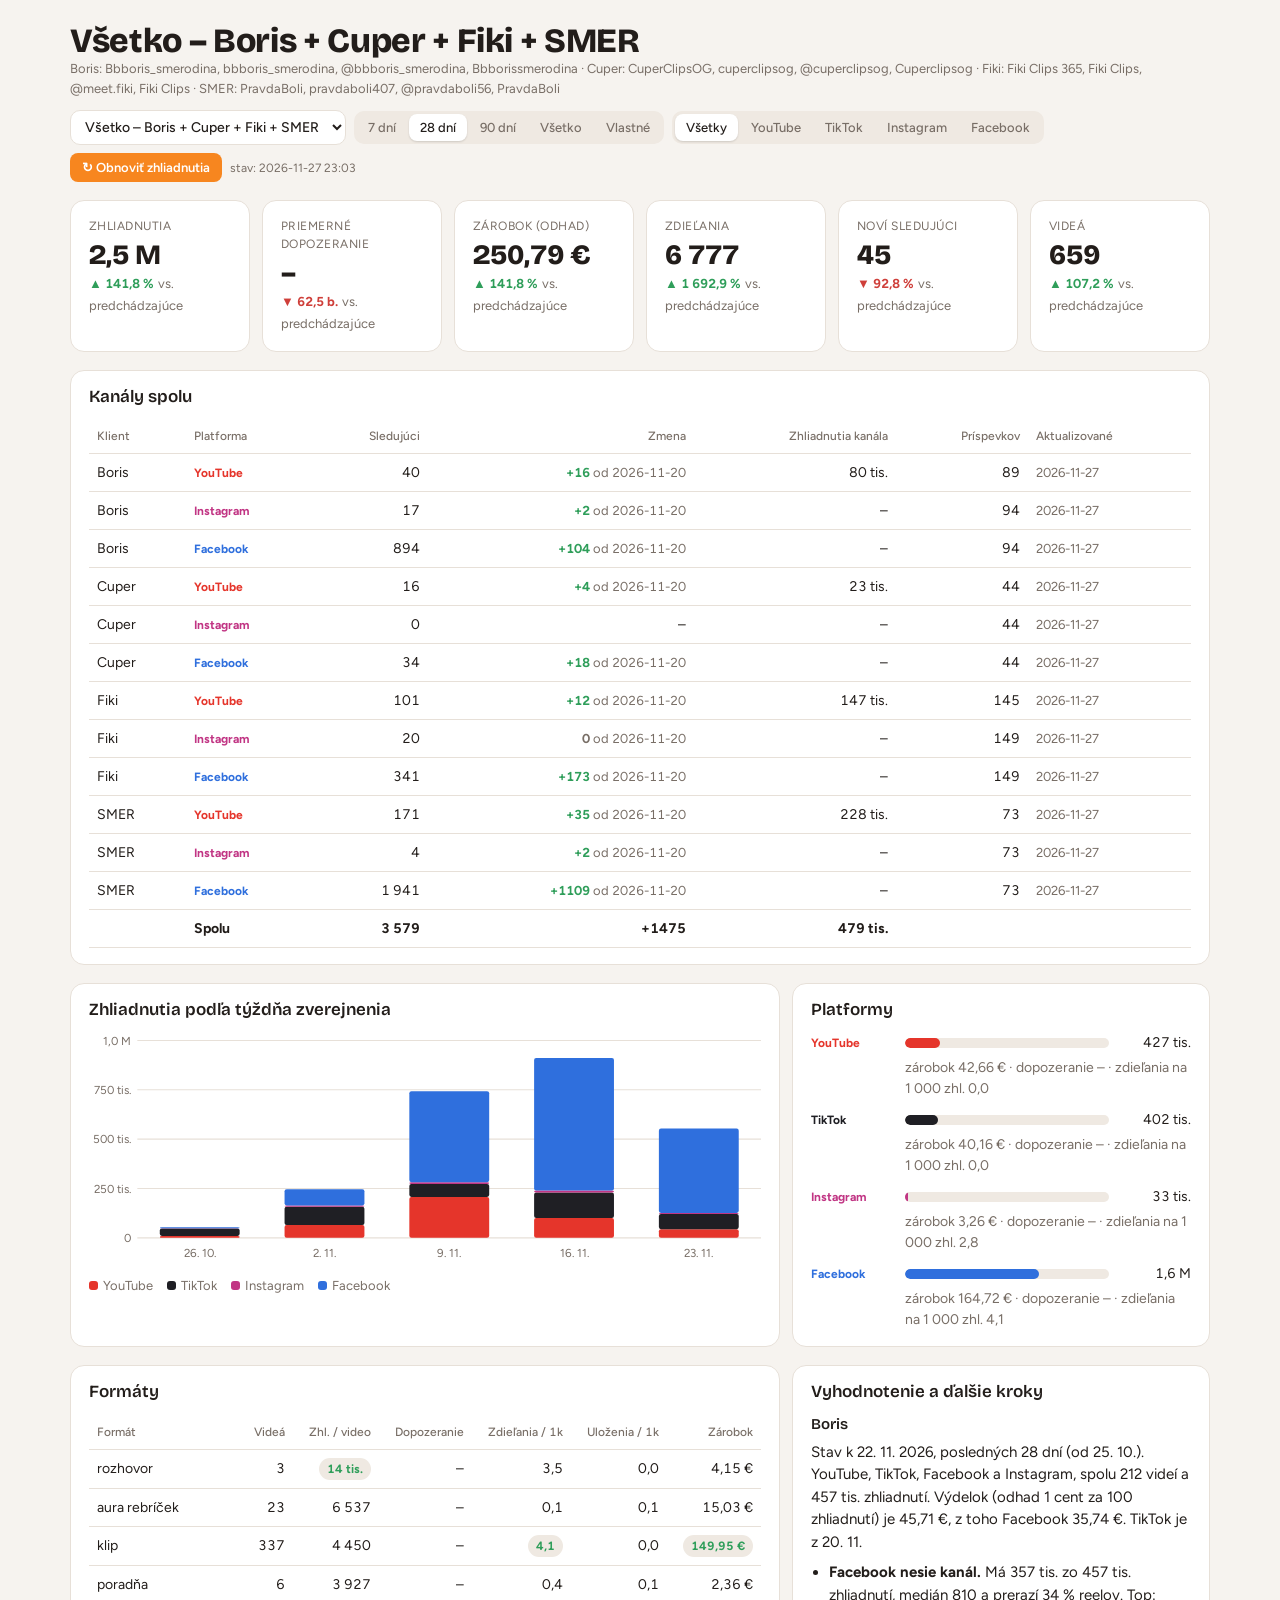
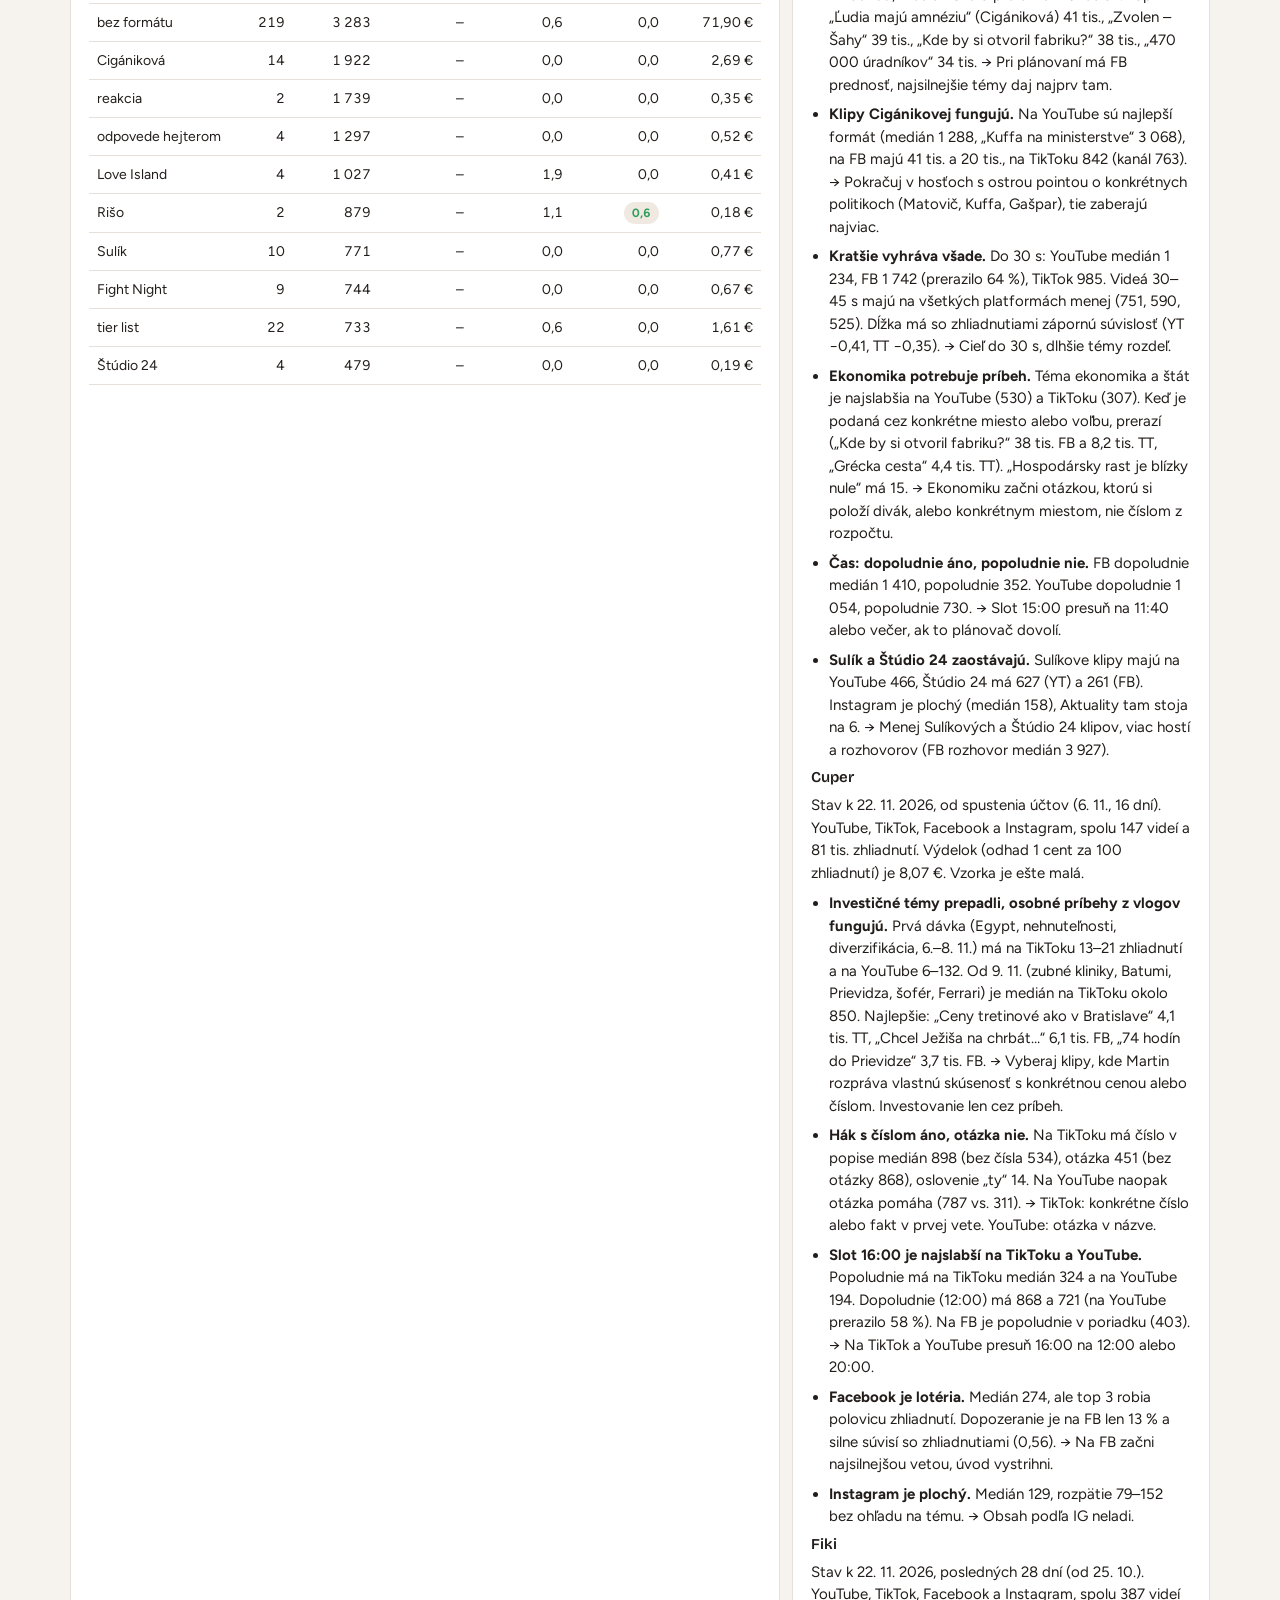
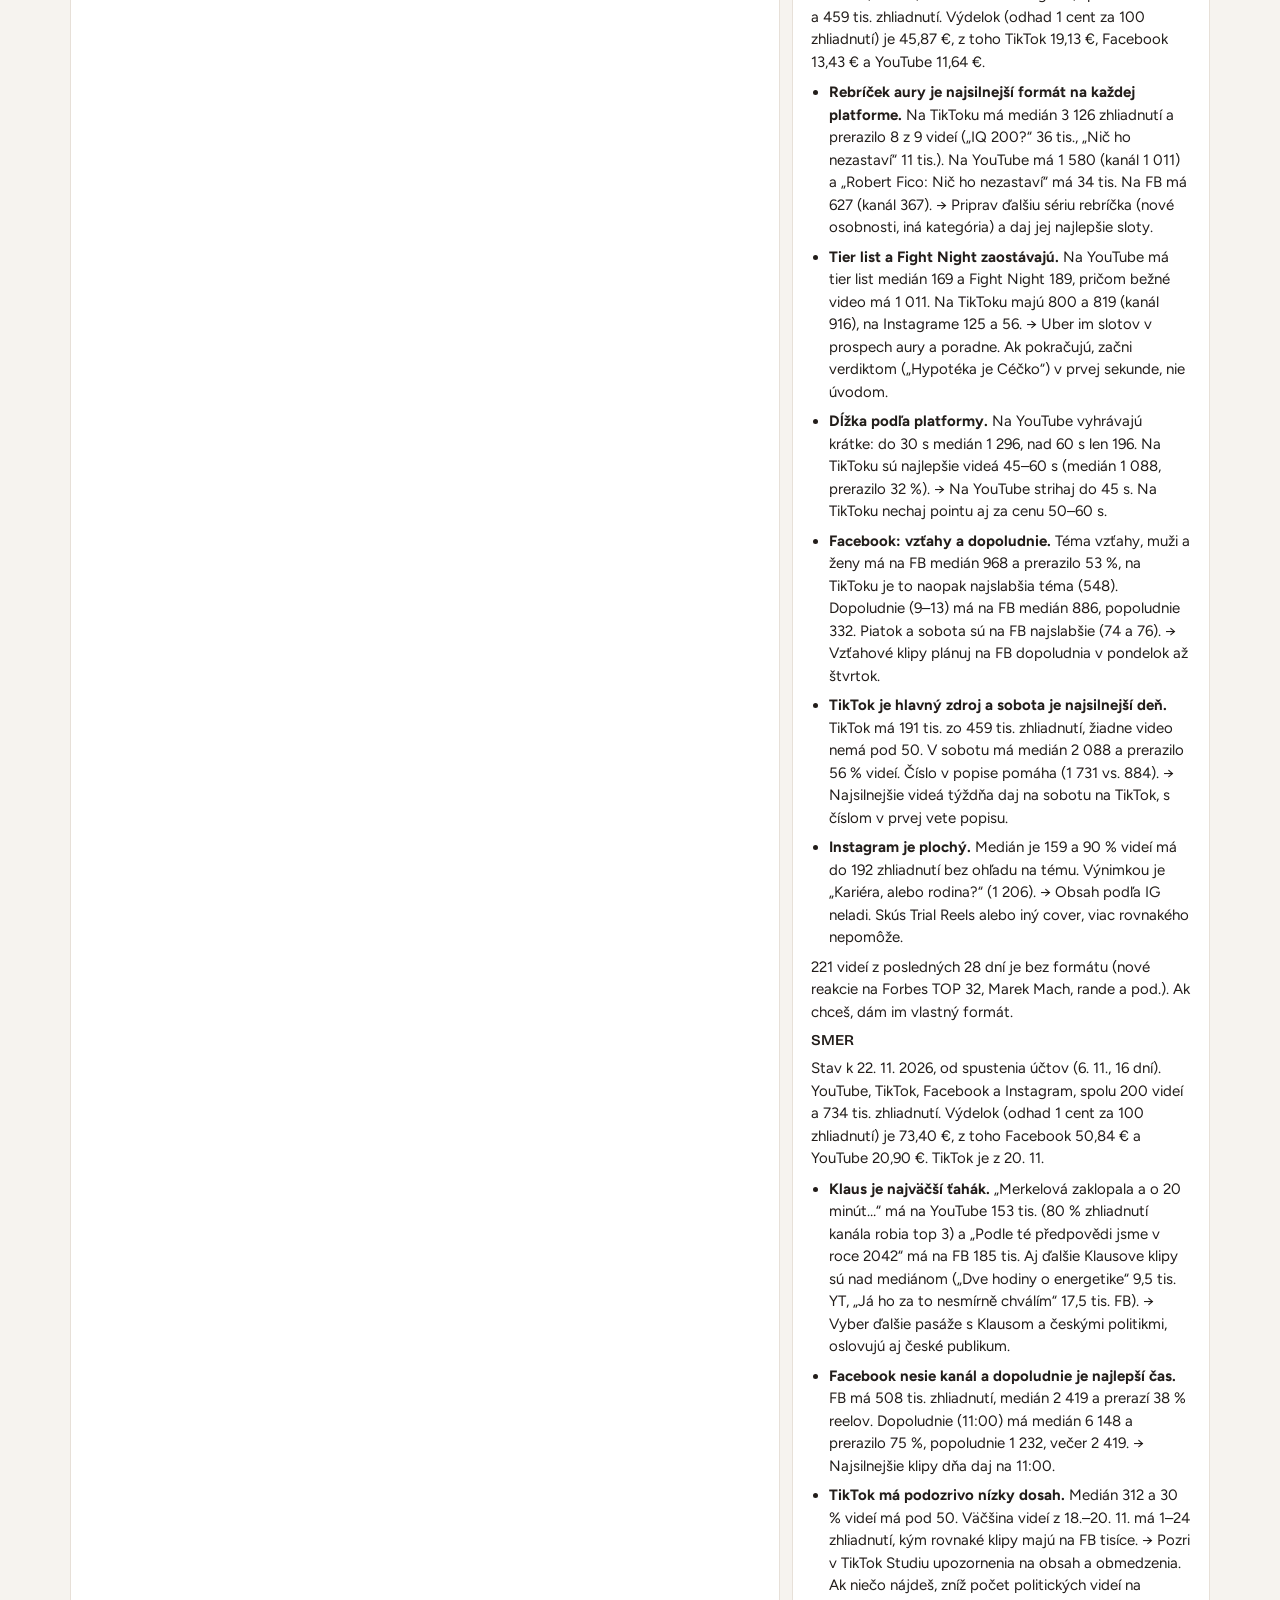
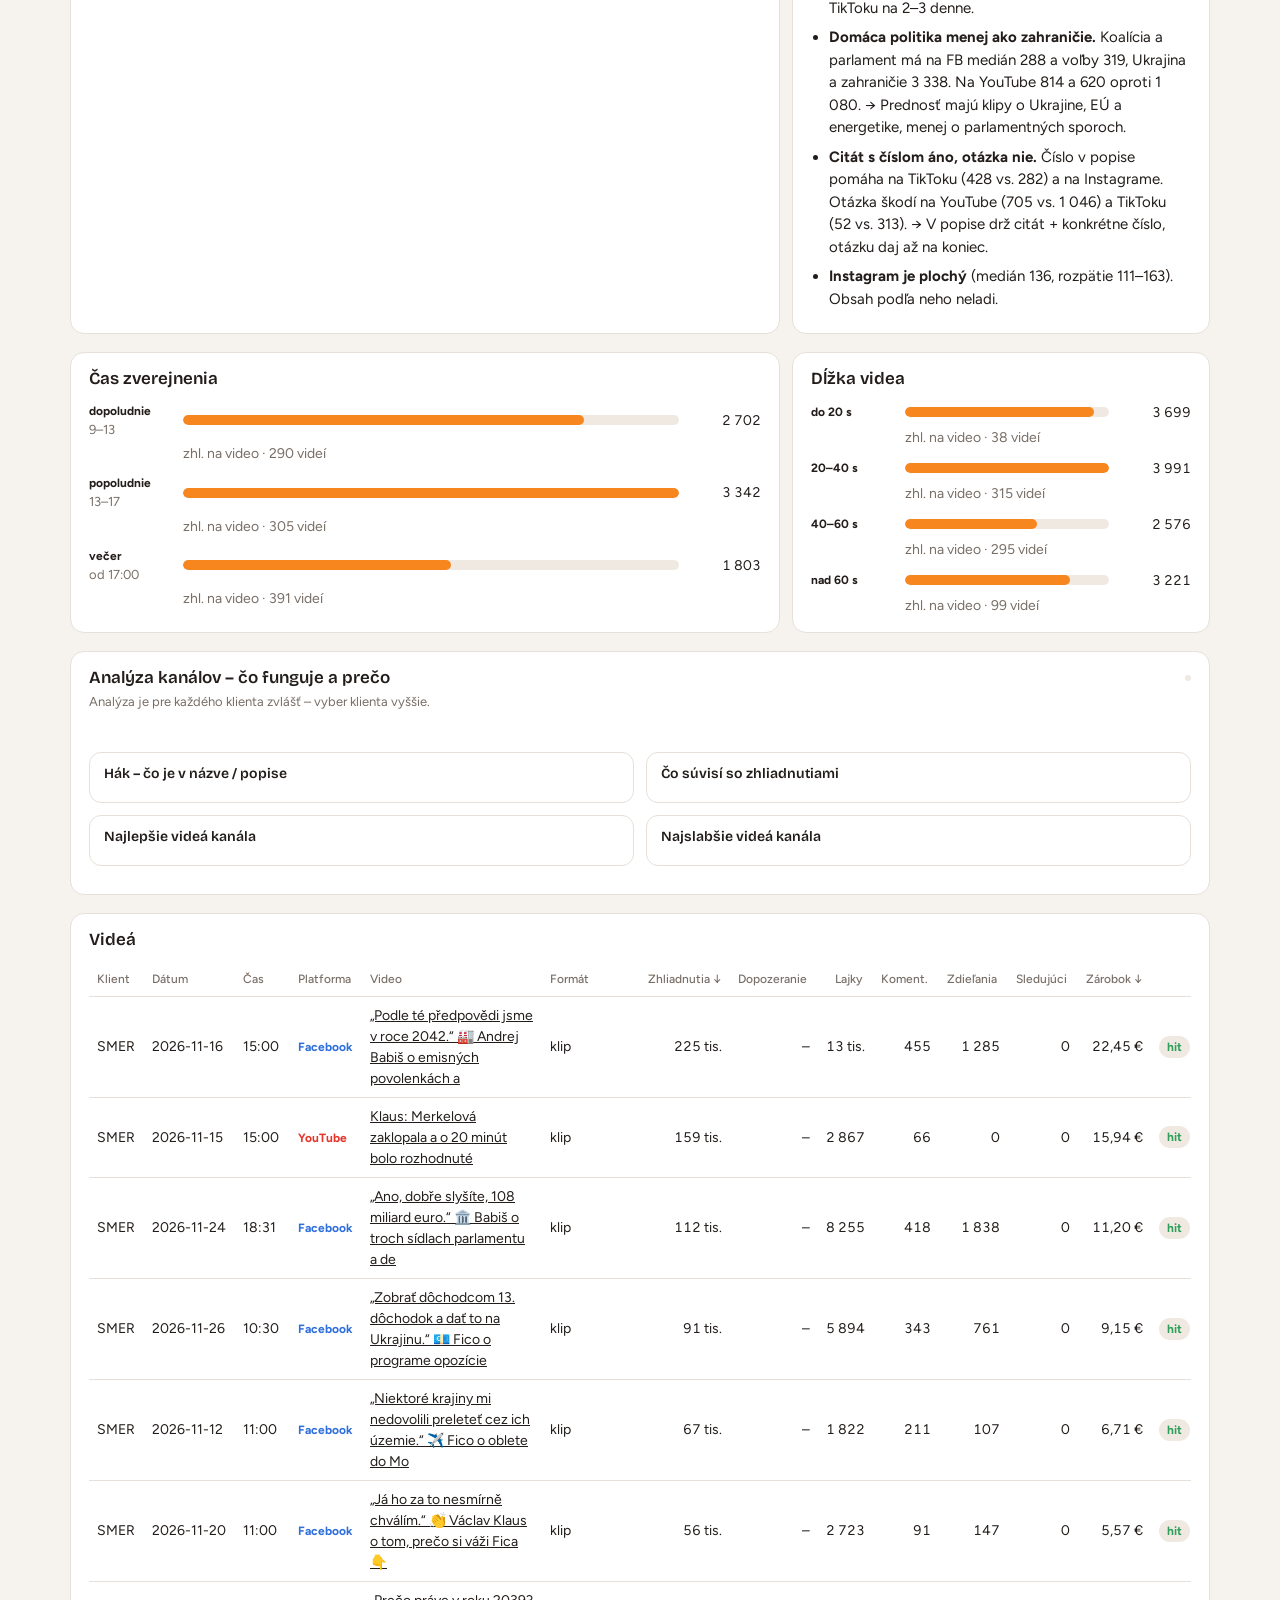
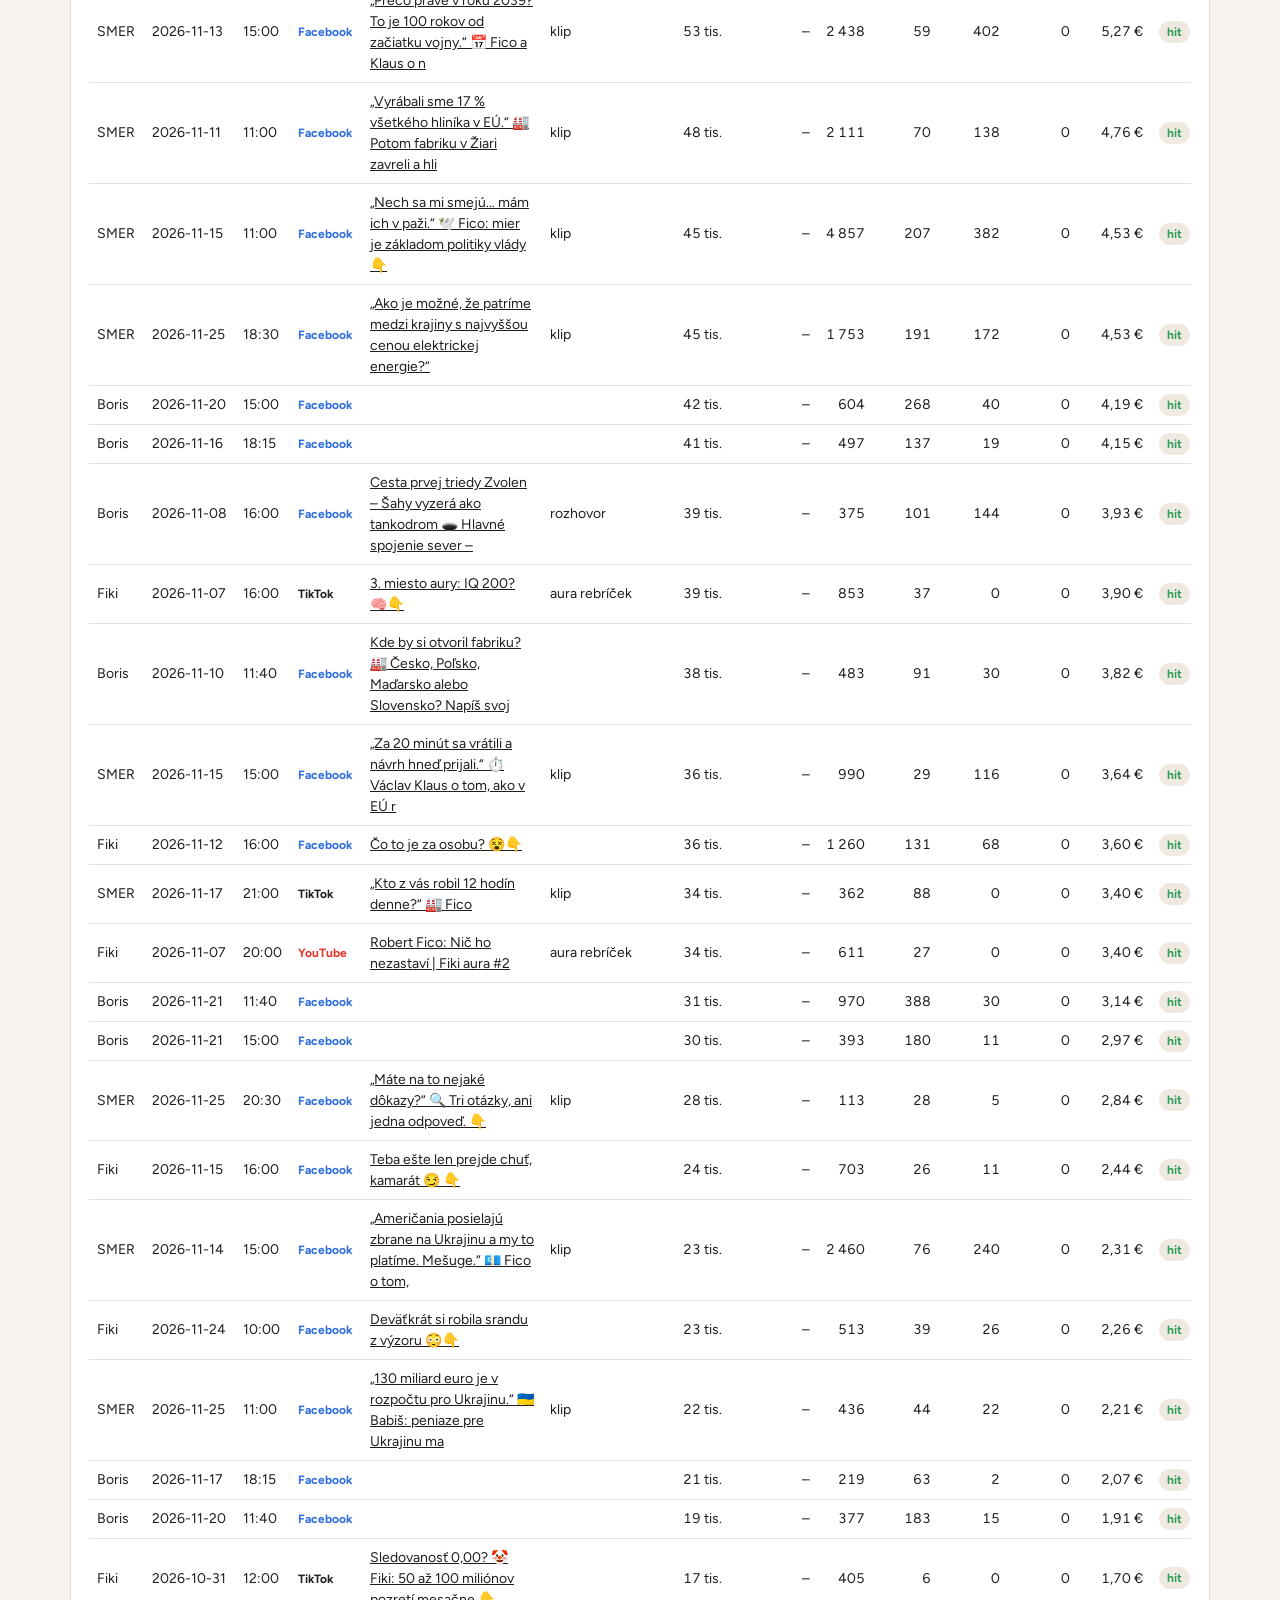
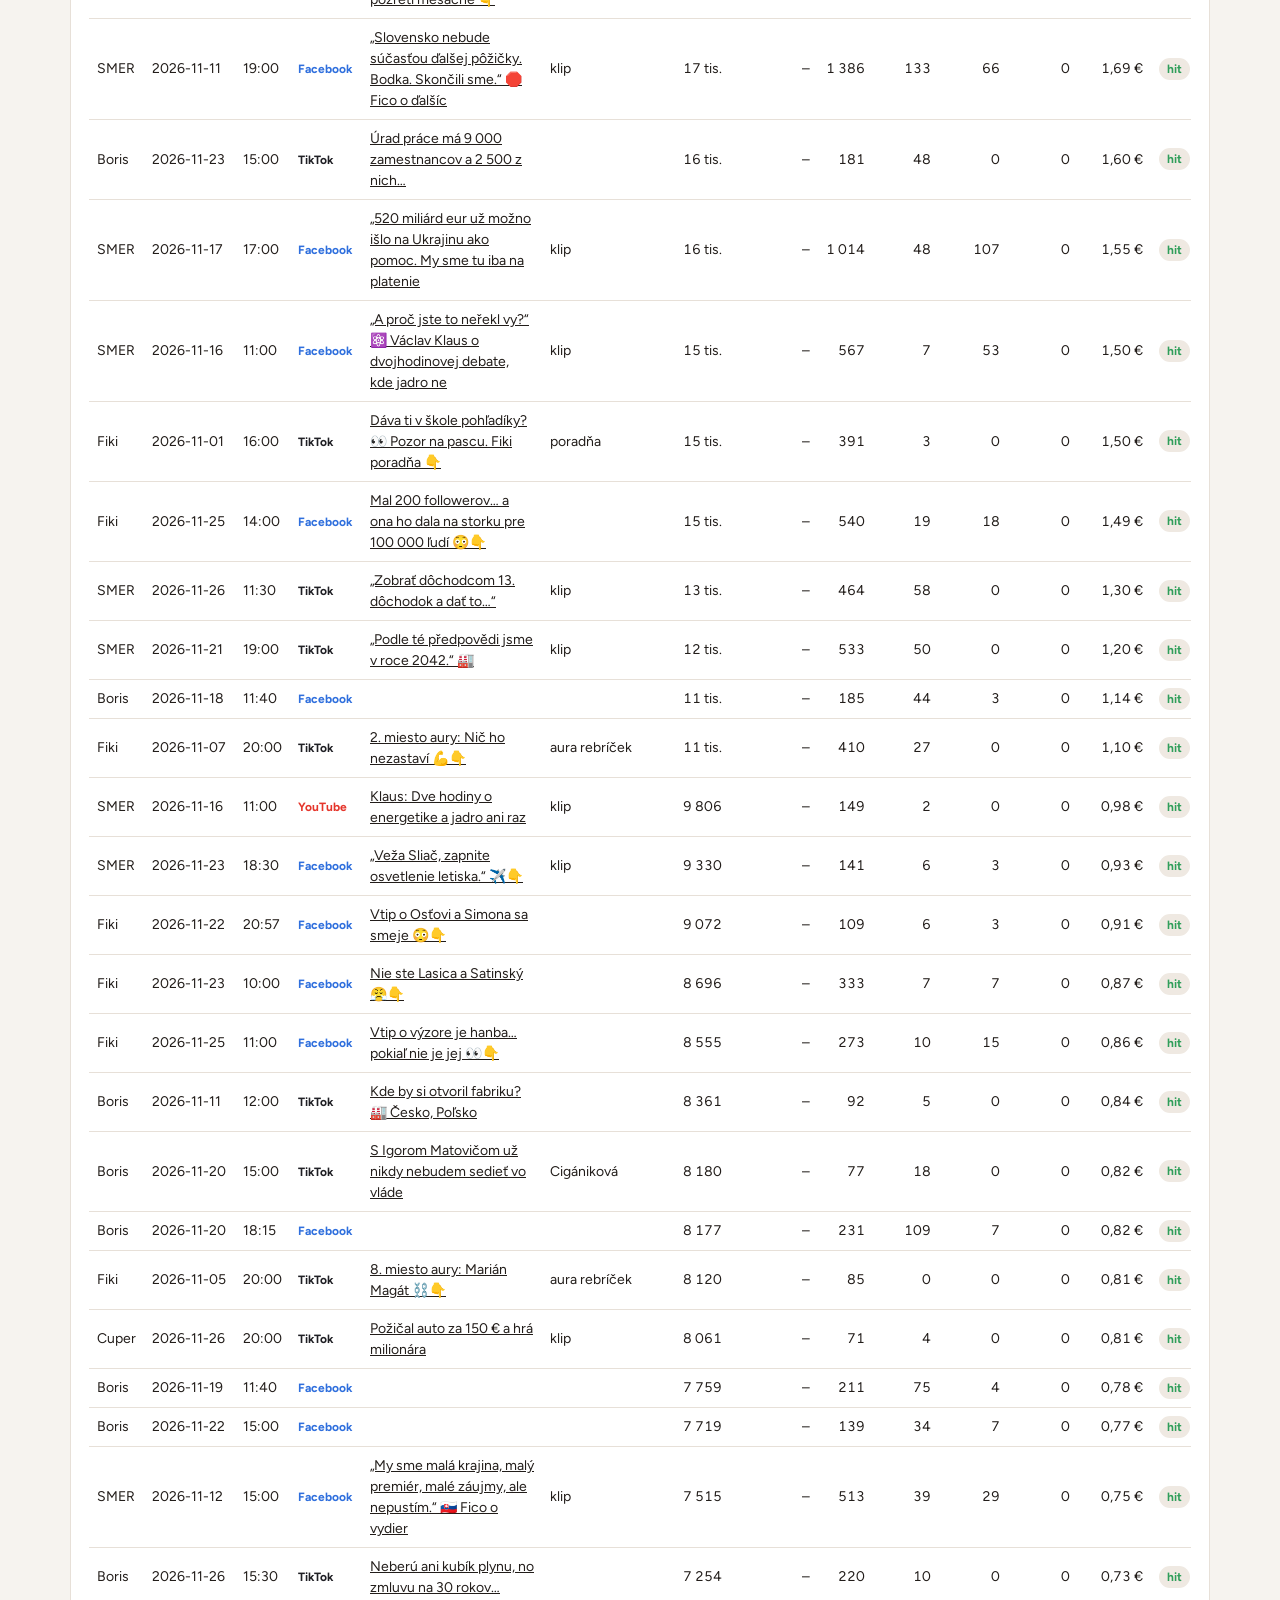
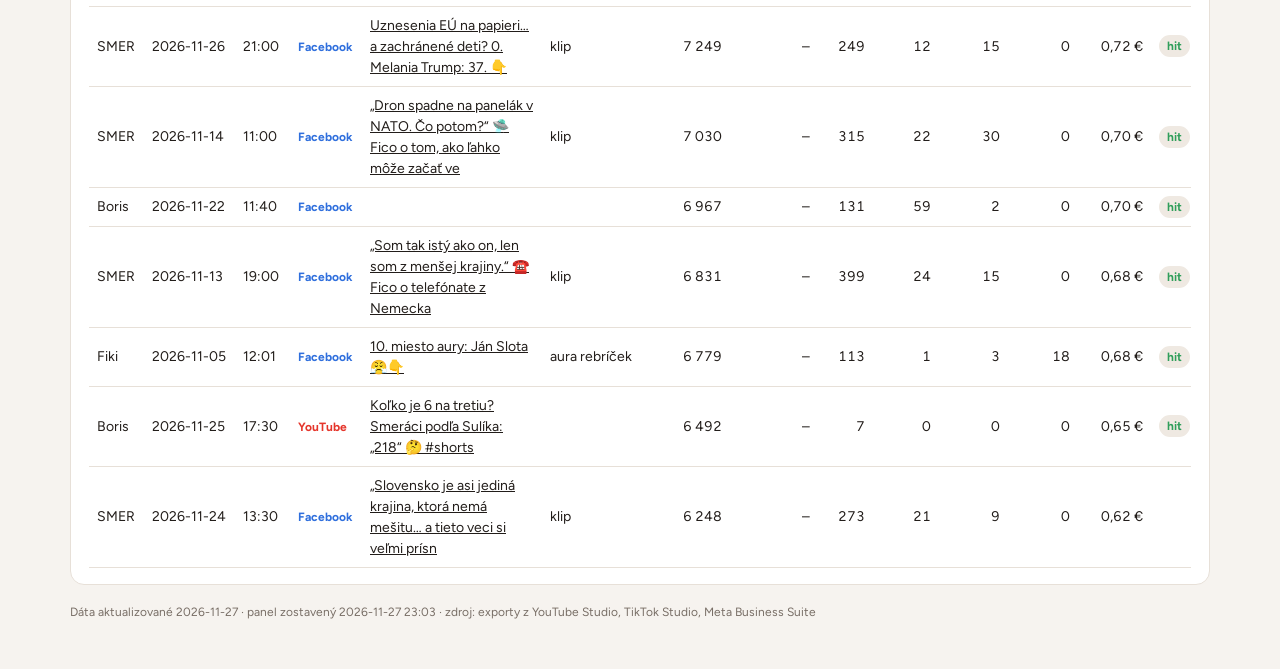
==== commit dab9b0f7: "Panel: API update 2026-11-27 23:03" ====
--- a/panel/index.html
+++ b/panel/index.html
@@ -147,7 +147,7 @@
   <footer id="foot"></footer>
 </div>
 <script>
-const D = {"clients": [{"name": "Boris", "color": "#3867d6", "channels": {"youtube": "Bbboris_smerodina", "tiktok": "bbboris_smerodina", "instagram": "@bbboris_smerodina", "facebook": "Bbborissmerodina"}, "file_formats": [["studio", "Štúdio 24"], ["riso", "Rišo"], ["aktuality", "Aktuality"], ["boris\\d", "rozhovor"]], "format_rules": [], "earn_per_100_views": 0.01, "topic_rules": [["policajt|polici|radar|kamion|dialnic|zapch|zabrzd|cesta|rychlost|vodic|sahy", "doprava a polícia"], ["\\bbyt|byty|bytov|byvan|najomn", "bývanie"], ["dochod|pridavk|prispev|demograf|diet|rodin", "dôchodky a rodiny"], ["dlh|ekonom|financ|uver|\\bpozic|konsolid|inflac|dph|rozpoc|samsung|investor|uradnik|zamestnan|babka|miliard|zbran|ropy|dane", "ekonomika a štát"], ["svadb|vegas|manzel|neutocil|vraciam|koktejl|stale v politike|v politike", "osobné"], ["koalic|taraba|kuffa|fico|danko|sulik|simeck|\\bps\\b|ciganikov|opozic|parlament|curill|pcolinsk|volte|populiz|fantozz|minist|politik|vendet|slovensk|stat\\b", "politici a koalícia"]], "id": "boris", "insights": "Stav k 22. 11. 2026, posledných 28 dní (od 25. 10.). YouTube, TikTok, Facebook a Instagram, spolu 212 videí a 457 tis. zhliadnutí. Výdelok (odhad 1 cent za 100 zhliadnutí) je 45,71 €, z toho Facebook 35,74 €. TikTok je z 20. 11.\n\n- **Facebook nesie kanál.** Má 357 tis. zo 457 tis. zhliadnutí, medián 810 a prerazí 34 % reelov. Top: „Ľudia majú amnéziu“ (Cigániková) 41 tis., „Zvolen – Šahy“ 39 tis., „Kde by si otvoril fabriku?“ 38 tis., „470 000 úradníkov“ 34 tis. → Pri plánovaní má FB prednosť, najsilnejšie témy daj najprv tam.\n- **Klipy Cigánikovej fungujú.** Na YouTube sú najlepší formát (medián 1 288, „Kuffa na ministerstve“ 3 068), na FB majú 41 tis. a 20 tis., na TikToku 842 (kanál 763). → Pokračuj v hosťoch s ostrou pointou o konkrétnych politikoch (Matovič, Kuffa, Gašpar), tie zaberajú najviac.\n- **Kratšie vyhráva všade.** Do 30 s: YouTube medián 1 234, FB 1 742 (prerazilo 64 %), TikTok 985. Videá 30–45 s majú na všetkých platformách menej (751, 590, 525). Dĺžka má so zhliadnutiami zápornú súvislosť (YT −0,41, TT −0,35). → Cieľ do 30 s, dlhšie témy rozdeľ.\n- **Ekonomika potrebuje príbeh.** Téma ekonomika a štát je najslabšia na YouTube (530) a TikToku (307). Keď je podaná cez konkrétne miesto alebo voľbu, prerazí („Kde by si otvoril fabriku?“ 38 tis. FB a 8,2 tis. TT, „Grécka cesta“ 4,4 tis. TT). „Hospodársky rast je blízky nule“ má 15. → Ekonomiku začni otázkou, ktorú si položí divák, alebo konkrétnym miestom, nie číslom z rozpočtu.\n- **Čas: dopoludnie áno, popoludnie nie.** FB dopoludnie medián 1 410, popoludnie 352. YouTube dopoludnie 1 054, popoludnie 730. → Slot 15:00 presuň na 11:40 alebo večer, ak to plánovač dovolí.\n- **Sulík a Štúdio 24 zaostávajú.** Sulíkove klipy majú na YouTube 466, Štúdio 24 má 627 (YT) a 261 (FB). Instagram je plochý (medián 158), Aktuality tam stoja na 6. → Menej Sulíkových a Štúdio 24 klipov, viac hostí a rozhovorov (FB rozhovor medián 3 927).\n", "scheduled": [], "accounts": {"youtube": {"followers": 37, "total_views": 80279, "videos": 89, "synced": "2026-11-27", "followers_delta": 13, "delta_since": "2026-11-20"}, "instagram": {"followers": 17, "videos": 94, "synced": "2026-11-27", "followers_delta": 2, "delta_since": "2026-11-20"}, "facebook": {"followers": 894, "videos": 94, "synced": "2026-11-27", "followers_delta": 104, "delta_since": "2026-11-20"}}, "videos": [{"platform": "youtube", "video_id": "J93sQ1I4Gf4", "published": "2026-11-27", "time": "18:00", "title": "30 000 € z reklám vs. 5 000 € v politike: Prečo tam úspešní nejdú? 💸 #shorts", "format": "", "duration_s": 27, "views": 185, "reach": "", "avg_view_pct": "", "avg_view_s": "", "likes": 0, "comments": 0, "shares": "", "saves": "", "followers": "", "url": "https://youtube.com/shorts/J93sQ1I4Gf4", "updated": "2026-11-27"}, {"platform": "youtube", "video_id": "pzzi4r_BPqQ", "published": "2026-11-27", "time": "15:00", "title": "Riešia vrchnáčiky na fľašiach, ale lacnú energiu nie ⚡🇪🇺 #shorts", "format": "", "duration_s": 54, "views": 284, "reach": "", "avg_view_pct": "", "avg_view_s": "", "likes": 8, "comments": 1, "shares": "", "saves": "", "followers": "", "url": "https://youtube.com/shorts/pzzi4r_BPqQ", "updated": "2026-11-27"}, {"platform": "instagram", "video_id": "18145504720721529", "published": "2026-11-27", "time": "11:01", "title": "", "format": "", "duration_s": "", "views": 147, "reach": 131, "avg_view_pct": "", "avg_view_s": 17.2, "likes": 2, "comments": "", "shares": "", "saves": 1, "followers": "", "url": "https://www.instagram.com/reel/DgPaoydxAX6/", "updated": "2026-11-27"}, {"platform": "instagram", "video_id": "17889154590502615", "published": "2026-11-27", "time": "16:30", "title": "", "format": "", "duration_s": "", "views": 156, "reach": 130, "avg_view_pct": "", "avg_view_s": 9.3, "likes": "", "comments": "", "shares": "", "saves": "", "followers": "", "url": "https://www.instagram.com/reel/DgQAWY6T5G4/", "updated": "2026-11-27"}, {"platform": "facebook", "video_id": "122123549691503134", "published": "2026-11-27", "time": "11:30", "title": "", "format": "", "duration_s": 53, "views": 745, "reach": "", "avg_view_pct": "", "avg_view_s": 11.6, "likes": 27, "comments": 7, "shares": 2, "saves": "", "followers": "", "url": "https://www.facebook.com/reel/1478108774512340/", "updated": "2026-11-27"}, {"platform": "facebook", "video_id": "122123578305503134", "published": "2026-11-27", "time": "14:00", "title": "", "format": "", "duration_s": 27, "views": 218, "reach": "", "avg_view_pct": "", "avg_view_s": 12.1, "likes": 8, "comments": 1, "shares": "", "saves": "", "followers": "", "url": "https://www.facebook.com/reel/1783351099416303/", "updated": "2026-11-27"}, {"platform": "youtube", "video_id": "ufbjJgpfMjE", "published": "2026-11-26", "time": "14:30", "title": "Odobratý plyn: 0 m³. Faktúra pre Nemecko: PLNÁ SUMA 🤦 #shorts", "format": "", "duration_s": 26, "views": 13, "reach": "", "avg_view_pct": "", "avg_view_s": "", "likes": 1, "comments": 0, "shares": "", "saves": "", "followers": "", "url": "https://youtube.com/shorts/ufbjJgpfMjE", "updated": "2026-11-27"}, {"platform": "youtube", "video_id": "uWFqoS-R51U", "published": "2026-11-26", "time": "17:30", "title": "Štát platí stranám 14 € za hlas. Čo keby dostal šek aj nevolič? 💡 #shorts", "format": "", "duration_s": 37, "views": 1053, "reach": "", "avg_view_pct": "", "avg_view_s": "", "likes": 11, "comments": 1, "shares": "", "saves": "", "followers": "", "url": "https://youtube.com/shorts/uWFqoS-R51U", "updated": "2026-11-27"}, {"platform": "instagram", "video_id": "18143437852723092", "published": "2026-11-26", "time": "11:30", "title": "Neberú ani kubík plynu, no zmluvu na 35 rokov platia ďalej 😳👇", "format": "", "duration_s": "", "views": 158, "reach": 123, "avg_view_pct": "", "avg_view_s": 13.4, "likes": 2, "comments": "", "shares": 4, "saves": 1, "followers": "", "url": "https://www.instagram.com/reel/DgM5RSZTQlX/", "updated": "2026-11-27"}, {"platform": "instagram", "video_id": "18140663293654743", "published": "2026-11-26", "time": "18:31", "title": "Štát platí stranám 14 € za hlas. Čo keby dostal šek aj nevolič? 💡", "format": "", "duration_s": "", "views": 143, "reach": 121, "avg_view_pct": "", "avg_view_s": 9.8, "likes": "", "comments": "", "shares": "", "saves": "", "followers": "", "url": "https://www.instagram.com/reel/DgNpW_gB6hN/", "updated": "2026-11-27"}, {"platform": "facebook", "video_id": "122123309235503134", "published": "2026-11-26", "time": "12:00", "title": "Neberú ani kubík plynu, no zmluvu na 35 rokov platia ďalej 😳👇", "format": "", "duration_s": 25, "views": 698, "reach": "", "avg_view_pct": "", "avg_view_s": 13.5, "likes": 4, "comments": 2, "shares": 1, "saves": "", "followers": "", "url": "https://www.facebook.com/reel/1636145507419578/", "updated": "2026-11-27"}, {"platform": "facebook", "video_id": "122123348601503134", "published": "2026-11-26", "time": "15:00", "title": "Štát platí stranám 14 € za hlas. Čo keby dostal šek aj nevolič? 💡", "format": "", "duration_s": 37, "views": 182, "reach": "", "avg_view_pct": "", "avg_view_s": 14, "likes": 2, "comments": 1, "shares": "", "saves": "", "followers": "", "url": "https://www.facebook.com/reel/1553834400105332/", "updated": "2026-11-27"}, {"platform": "youtube", "video_id": "2n2x1Q3f0LE", "published": "2026-11-25", "time": "17:30", "title": "Koľko je 6 na tretiu? Smeráci podľa Sulíka: „218“ 🤔 #shorts", "format": "", "duration_s": 23, "views": 6275, "reach": "", "avg_view_pct": "", "avg_view_s": "", "likes": 6, "comments": 0, "shares": "", "saves": "", "followers": "", "url": "https://youtube.com/shorts/2n2x1Q3f0LE", "updated": "2026-11-27"}, {"platform": "instagram", "video_id": "18120530984015689", "published": "2026-11-25", "time": "18:30", "title": "Koľko je 6³? Napíšte bez kalkulačky do komentára 👇", "format": "", "duration_s": "", "views": 145, "reach": 118, "avg_view_pct": "", "avg_view_s": 12.5, "likes": "", "comments": "", "shares": "", "saves": "", "followers": "", "url": "https://www.instagram.com/reel/DgLEjJ4BLXU/", "updated": "2026-11-27"}, {"platform": "facebook", "video_id": "122123142273503134", "published": "2026-11-25", "time": "18:00", "title": "Koľko je 6³? Napíšte bez kalkulačky do komentára 👇", "format": "", "duration_s": 22, "views": 180, "reach": "", "avg_view_pct": "", "avg_view_s": 13.5, "likes": 3, "comments": "", "shares": 1, "saves": "", "followers": "", "url": "https://www.facebook.com/reel/2382806855813768/", "updated": "2026-11-27"}, {"platform": "youtube", "video_id": "iQ74DfOj4mk", "published": "2026-11-24", "time": "14:00", "title": "Boris: Tretia poistka Fica je Matovič", "format": "", "duration_s": 41, "views": 1223, "reach": "", "avg_view_pct": "", "avg_view_s": "", "likes": 4, "comments": 3, "shares": "", "saves": "", "followers": "", "url": "https://youtube.com/shorts/iQ74DfOj4mk", "updated": "2026-11-27"}, {"platform": "youtube", "video_id": "05efVZZWVU4", "published": "2026-11-24", "time": "17:30", "title": "Boris: Fico a Matovič sa navzájom potrebujú", "format": "", "duration_s": 34, "views": 1031, "reach": "", "avg_view_pct": "", "avg_view_s": "", "likes": 7, "comments": 5, "shares": "", "saves": "", "followers": "", "url": "https://youtube.com/shorts/05efVZZWVU4", "updated": "2026-11-27"}, {"platform": "tiktok", "video_id": "7711534055073795350", "published": "2026-11-24", "time": "20:00", "title": "Podľa Borisa má Slovensko dvoch najväčších…", "format": "", "duration_s": 33, "views": 653, "reach": "", "avg_view_pct": "", "avg_view_s": "", "likes": 9, "comments": 1, "shares": "", "saves": "", "followers": "", "url": "https://www.tiktok.com/@bbboris_smerodina/video/7711534055073795350", "updated": "2026-11-25"}, {"platform": "tiktok", "video_id": "7711533726236216598", "published": "2026-11-24", "time": "15:30", "title": "Matovič tvrdí, že Fico má dve poistky", "format": "", "duration_s": 40, "views": 761, "reach": "", "avg_view_pct": "", "avg_view_s": "", "likes": 7, "comments": 1, "shares": "", "saves": "", "followers": "", "url": "https://www.tiktok.com/@bbboris_smerodina/video/7711533726236216598", "updated": "2026-11-25"}, {"platform": "instagram", "video_id": "18102337232662846", "published": "2026-11-24", "time": "11:01", "title": "Matovič tvrdí, že Fico má dve poistky – Žilinku a SME RODINA so Sulíkom. Boris m", "format": "", "duration_s": "", "views": 199, "reach": 141, "avg_view_pct": "", "avg_view_s": 19.2, "likes": 1, "comments": "", "shares": "", "saves": "", "followers": "", "url": "https://www.instagram.com/reel/DgHsSeQhO_d/", "updated": "2026-11-27"}, {"platform": "instagram", "video_id": "18118163510035948", "published": "2026-11-24", "time": "18:01", "title": "Podľa Borisa má Slovensko dvoch najväčších rozoštvávačov – Fica a Matoviča. A na", "format": "", "duration_s": "", "views": 149, "reach": 135, "avg_view_pct": "", "avg_view_s": 9.5, "likes": 1, "comments": 1, "shares": "", "saves": "", "followers": "", "url": "https://www.instagram.com/reel/DgIcVafIYfv/", "updated": "2026-11-27"}, {"platform": "facebook", "video_id": "122122829937503134", "published": "2026-11-24", "time": "11:30", "title": "Matovič tvrdí, že Fico má dve poistky – Žilinku a SME RODINA so Sulíkom. Boris m", "format": "", "duration_s": 41, "views": 183, "reach": "", "avg_view_pct": "", "avg_view_s": 14.6, "likes": 3, "comments": 1, "shares": "", "saves": "", "followers": "", "url": "https://www.facebook.com/reel/1639073243749231/", "updated": "2026-11-27"}, {"platform": "facebook", "video_id": "122122869111503134", "published": "2026-11-24", "time": "15:00", "title": "Podľa Borisa má Slovensko dvoch najväčších rozoštvávačov – Fica a Matoviča. A na", "format": "", "duration_s": 34, "views": 109, "reach": "", "avg_view_pct": "", "avg_view_s": 16.1, "likes": 4, "comments": 3, "shares": 1, "saves": "", "followers": "", "url": "https://www.facebook.com/reel/1463444771800928/", "updated": "2026-11-27"}, {"platform": "youtube", "video_id": "8yka0p_kJvU", "published": "2026-11-23", "time": "14:00", "title": "Sulík: 2 500 úradníkov hľadá ľuďom prácu. Načo?", "format": "Sulík", "duration_s": 29, "views": 1211, "reach": "", "avg_view_pct": "", "avg_view_s": "", "likes": 12, "comments": 3, "shares": "", "saves": "", "followers": "", "url": "https://youtube.com/shorts/8yka0p_kJvU", "updated": "2026-11-27"}, {"platform": "youtube", "video_id": "J63ltjVnaLY", "published": "2026-11-23", "time": "17:00", "title": "Boris: Predbehli nás aj Rumuni", "format": "", "duration_s": 23, "views": 1069, "reach": "", "avg_view_pct": "", "avg_view_s": "", "likes": 2, "comments": 2, "shares": "", "saves": "", "followers": "", "url": "https://youtube.com/shorts/J63ltjVnaLY", "updated": "2026-11-27"}, {"platform": "tiktok", "video_id": "7711113150367583510", "published": "2026-11-23", "time": "19:30", "title": "Pred 20 rokmi boli Poliaci aj Rumuni za nami", "format": "", "duration_s": 22, "views": 728, "reach": "", "avg_view_pct": "", "avg_view_s": "", "likes": 6, "comments": 4, "shares": "", "saves": "", "followers": "", "url": "https://www.tiktok.com/@bbboris_smerodina/video/7711113150367583510", "updated": "2026-11-25"}, {"platform": "tiktok", "video_id": "7711112814609354006", "published": "2026-11-23", "time": "15:00", "title": "Úrad práce má 9 000 zamestnancov a 2 500 z nich…", "format": "", "duration_s": 28, "views": 15000, "reach": "", "avg_view_pct": "", "avg_view_s": "", "likes": 164, "comments": 47, "shares": "", "saves": "", "followers": "", "url": "https://www.tiktok.com/@bbboris_smerodina/video/7711112814609354006", "updated": "2026-11-25"}, {"platform": "instagram", "video_id": "18134757271833620", "published": "2026-11-23", "time": "18:30", "title": "Pred 20 rokmi boli Poliaci aj Rumuni za nami 📉 Dnes nás podľa Eurostatu predbehl", "format": "", "duration_s": "", "views": 183, "reach": 136, "avg_view_pct": "", "avg_view_s": 10.6, "likes": 2, "comments": "", "shares": "", "saves": "", "followers": "", "url": "https://www.instagram.com/reel/DgF66gzBVg4/", "updated": "2026-11-27"}, {"platform": "instagram", "video_id": "18118563914612903", "published": "2026-11-23", "time": "11:30", "title": "Úrad práce má 9 000 zamestnancov a 2 500 z nich hľadá ľuďom prácu – v čase, keď ", "format": "", "duration_s": "", "views": 151, "reach": 121, "avg_view_pct": "", "avg_view_s": 9.9, "likes": "", "comments": "", "shares": 3, "saves": "", "followers": "", "url": "https://www.instagram.com/reel/DgFK45si13u/", "updated": "2026-11-27"}, {"platform": "facebook", "video_id": "122122603887503134", "published": "2026-11-23", "time": "13:00", "title": "Pred 20 rokmi boli Poliaci aj Rumuni za nami 📉 Dnes nás podľa Eurostatu predbehl", "format": "", "duration_s": 22, "views": 162, "reach": "", "avg_view_pct": "", "avg_view_s": 12.2, "likes": 5, "comments": 3, "shares": 2, "saves": "", "followers": "", "url": "https://www.facebook.com/reel/993041037219825/", "updated": "2026-11-27"}, {"platform": "facebook", "video_id": "122122565799503134", "published": "2026-11-23", "time": "10:00", "title": "Úrad práce má 9 000 zamestnancov a 2 500 z nich hľadá ľuďom prácu – v čase, keď ", "format": "", "duration_s": 29, "views": 311, "reach": "", "avg_view_pct": "", "avg_view_s": 14.6, "likes": 5, "comments": 6, "shares": 1, "saves": "", "followers": "", "url": "https://www.facebook.com/reel/2049024222478562/", "updated": "2026-11-27"}, {"platform": "youtube", "video_id": "FqulD5XiNUg", "published": "2026-11-22", "time": "11:40", "title": "Sulík a Kollár: PS + Smer? Sobášiť oheň s vodou", "format": "Sulík", "duration_s": 33, "views": 1154, "reach": "", "avg_view_pct": "", "avg_view_s": "", "likes": 6, "comments": 2, "shares": "", "saves": "", "followers": "", "url": "https://youtube.com/shorts/FqulD5XiNUg", "updated": "2026-11-27"}, {"platform": "youtube", "video_id": "R8PB0xB8hjo", "published": "2026-11-22", "time": "15:00", "title": "Boris: Hekeri vypli platby, ľudia si nekúpili jedlo", "format": "", "duration_s": 30, "views": 1007, "reach": "", "avg_view_pct": "", "avg_view_s": "", "likes": 5, "comments": 3, "shares": "", "saves": "", "followers": "", "url": "https://youtube.com/shorts/R8PB0xB8hjo", "updated": "2026-11-27"}, {"platform": "youtube", "video_id": "LADkdS5NB1I", "published": "2026-11-22", "time": "18:15", "title": "Boris: Premiér? Pokojne nech je ním Sulík", "format": "", "duration_s": 16, "views": 1070, "reach": "", "avg_view_pct": "", "avg_view_s": "", "likes": 6, "comments": 1, "shares": "", "saves": "", "followers": "", "url": "https://youtube.com/shorts/LADkdS5NB1I", "updated": "2026-11-27"}, {"platform": "tiktok", "video_id": "7709177462105623830", "published": "2026-11-22", "time": "20:30", "title": "Kamión ide 93, druhý ho predbieha 94,5", "format": "", "duration_s": 41, "views": 509, "reach": "", "avg_view_pct": "", "avg_view_s": "", "likes": 6, "comments": 1, "shares": "", "saves": "", "followers": "", "url": "https://www.tiktok.com/@bbboris_smerodina/video/7709177462105623830", "updated": "2026-11-25"}, {"platform": "tiktok", "video_id": "7709136834651278614", "published": "2026-11-22", "time": "18:15", "title": "Nemám ambíciu byť premiérom", "format": "", "duration_s": 15, "views": 5168, "reach": "", "avg_view_pct": "", "avg_view_s": "", "likes": 30, "comments": 25, "shares": "", "saves": "", "followers": "", "url": "https://www.tiktok.com/@bbboris_smerodina/video/7709136834651278614", "updated": "2026-11-25"}, {"platform": "tiktok", "video_id": "7709136633181801750", "published": "2026-11-22", "time": "15:00", "title": "Vo Švédsku napadli hekeri platby", "format": "", "duration_s": 29, "views": 1364, "reach": "", "avg_view_pct": "", "avg_view_s": "", "likes": 25, "comments": 2, "shares": "", "saves": "", "followers": "", "url": "https://www.tiktok.com/@bbboris_smerodina/video/7709136633181801750", "updated": "2026-11-25"}, {"platform": "tiktok", "video_id": "7709136394228206870", "published": "2026-11-22", "time": "11:40", "title": "Kto sa chce mať lepšie, musí makať 💪", "format": "", "duration_s": 32, "views": 743, "reach": "", "avg_view_pct": "", "avg_view_s": "", "likes": 5, "comments": 2, "shares": "", "saves": "", "followers": "", "url": "https://www.tiktok.com/@bbboris_smerodina/video/7709136394228206870", "updated": "2026-11-25"}, {"platform": "instagram", "video_id": "18094987775695247", "published": "2026-11-22", "time": "11:40", "title": "", "format": "", "duration_s": "", "views": 150, "reach": 125, "avg_view_pct": "", "avg_view_s": 12.4, "likes": "", "comments": "", "shares": "", "saves": "", "followers": "", "url": "https://www.instagram.com/reel/DgCnPGVhG8M/", "updated": "2026-11-27"}, {"platform": "instagram", "video_id": "18160828243502152", "published": "2026-11-22", "time": "15:01", "title": "", "format": "", "duration_s": "", "views": 6, "reach": 4, "avg_view_pct": "", "avg_view_s": 12.2, "likes": "", "comments": "", "shares": "", "saves": "", "followers": "", "url": "https://www.instagram.com/reel/DgC-IcQHIjv/", "updated": "2026-11-27"}, {"platform": "instagram", "video_id": "18643147039051294", "published": "2026-11-22", "time": "18:15", "title": "", "format": "", "duration_s": "", "views": 164, "reach": 123, "avg_view_pct": "", "avg_view_s": 9.2, "likes": 1, "comments": "", "shares": "", "saves": "", "followers": "", "url": "https://www.instagram.com/reel/DgDUdXGBg7W/", "updated": "2026-11-27"}, {"platform": "facebook", "video_id": "122122332435503134", "published": "2026-11-22", "time": "11:40", "title": "", "format": "", "duration_s": 32, "views": 6960, "reach": "", "avg_view_pct": "", "avg_view_s": 13.8, "likes": 131, "comments": 59, "shares": 2, "saves": "", "followers": "", "url": "https://www.facebook.com/reel/1628790998276505/", "updated": "2026-11-27"}, {"platform": "facebook", "video_id": "122122379715503134", "published": "2026-11-22", "time": "15:00", "title": "", "format": "", "duration_s": 30, "views": 7705, "reach": "", "avg_view_pct": "", "avg_view_s": 14.1, "likes": 139, "comments": 34, "shares": 7, "saves": "", "followers": "", "url": "https://www.facebook.com/reel/1013148098501635/", "updated": "2026-11-27"}, {"platform": "facebook", "video_id": "122122415103503134", "published": "2026-11-22", "time": "18:15", "title": "", "format": "", "duration_s": 15, "views": 1415, "reach": "", "avg_view_pct": "", "avg_view_s": 10.9, "likes": 26, "comments": 16, "shares": 2, "saves": "", "followers": "", "url": "https://www.facebook.com/reel/2017040738969872/", "updated": "2026-11-27"}, {"platform": "youtube", "video_id": "JH8n6XIAvaE", "published": "2026-11-21", "time": "15:00", "title": "Sulík: Nadával mi do idiotov, odišli sme pre bager", "format": "Sulík", "duration_s": 23, "views": 1113, "reach": "", "avg_view_pct": "", "avg_view_s": "", "likes": 5, "comments": 2, "shares": "", "saves": "", "followers": "", "url": "https://youtube.com/shorts/JH8n6XIAvaE", "updated": "2026-11-27"}, {"platform": "youtube", "video_id": "UiKTsA-sN8I", "published": "2026-11-21", "time": "11:40", "title": "Boris: Premiér má byť v Bruseli, nie v Moskve", "format": "", "duration_s": 28, "views": 1009, "reach": "", "avg_view_pct": "", "avg_view_s": "", "likes": 7, "comments": 3, "shares": "", "saves": "", "followers": "", "url": "https://youtube.com/shorts/UiKTsA-sN8I", "updated": "2026-11-27"}, {"platform": "youtube", "video_id": "VKMSny8E6ds", "published": "2026-11-21", "time": "18:15", "title": "Boris: 13. dôchodok na dlh? To je korupcia", "format": "", "duration_s": 25, "views": 1022, "reach": "", "avg_view_pct": "", "avg_view_s": "", "likes": 5, "comments": 1, "shares": "", "saves": "", "followers": "", "url": "https://youtube.com/shorts/VKMSny8E6ds", "updated": "2026-11-27"}, {"platform": "tiktok", "video_id": "7709177169066593538", "published": "2026-11-21", "time": "20:30", "title": "Najdrahšia diaľnica nie je predražená", "format": "", "duration_s": 39, "views": 320, "reach": "", "avg_view_pct": "", "avg_view_s": "", "likes": 1, "comments": 0, "shares": "", "saves": "", "followers": "", "url": "https://www.tiktok.com/@bbboris_smerodina/video/7709177169066593538", "updated": "2026-11-25"}, {"platform": "tiktok", "video_id": "7709136092712144150", "published": "2026-11-21", "time": "18:15", "title": "13. dôchodok bez peňazí? Ja to vnímam ako korupciu", "format": "", "duration_s": 24, "views": 762, "reach": "", "avg_view_pct": "", "avg_view_s": "", "likes": 13, "comments": 7, "shares": "", "saves": "", "followers": "", "url": "https://www.tiktok.com/@bbboris_smerodina/video/7709136092712144150", "updated": "2026-11-25"}, {"platform": "tiktok", "video_id": "7709135835039403286", "published": "2026-11-21", "time": "15:00", "title": "SaS neodišla z vlády preto, že mi Matovič nadával", "format": "", "duration_s": 22, "views": 986, "reach": "", "avg_view_pct": "", "avg_view_s": "", "likes": 17, "comments": 4, "shares": "", "saves": "", "followers": "", "url": "https://www.tiktok.com/@bbboris_smerodina/video/7709135835039403286", "updated": "2026-11-25"}, {"platform": "tiktok", "video_id": "7709135616956517654", "published": "2026-11-21", "time": "11:40", "title": "Kašľať na Šimečkovu mamu – to nech riešia politológovia", "format": "", "duration_s": 27, "views": 5151, "reach": "", "avg_view_pct": "", "avg_view_s": "", "likes": 45, "comments": 37, "shares": "", "saves": "", "followers": "", "url": "https://www.tiktok.com/@bbboris_smerodina/video/7709135616956517654", "updated": "2026-11-25"}, {"platform": "instagram", "video_id": "17892855075686127", "published": "2026-11-21", "time": "15:00", "title": "", "format": "", "duration_s": "", "views": 158, "reach": 132, "avg_view_pct": "", "avg_view_s": 7.7, "likes": "", "comments": "", "shares": "", "saves": "", "followers": "", "url": "https://www.instagram.com/reel/DgAZV-EH3XV/", "updated": "2026-11-27"}, {"platform": "instagram", "video_id": "18130237325488887", "published": "2026-11-21", "time": "11:41", "title": "", "format": "", "duration_s": "", "views": 156, "reach": 124, "avg_view_pct": "", "avg_view_s": 17.5, "likes": "", "comments": "", "shares": "", "saves": "", "followers": "", "url": "https://www.instagram.com/reel/DgACdChMhcr/", "updated": "2026-11-27"}, {"platform": "instagram", "video_id": "18654002665014103", "published": "2026-11-21", "time": "18:16", "title": "", "format": "", "duration_s": "", "views": 171, "reach": 138, "avg_view_pct": "", "avg_view_s": 10.3, "likes": 1, "comments": 1, "shares": "", "saves": "", "followers": "", "url": "https://www.instagram.com/reel/DgAvsyBhSiC/", "updated": "2026-11-27"}, {"platform": "facebook", "video_id": "122122098753503134", "published": "2026-11-21", "time": "15:00", "title": "", "format": "", "duration_s": 22, "views": 29722, "reach": "", "avg_view_pct": "", "avg_view_s": 14.5, "likes": 393, "comments": 180, "shares": 11, "saves": "", "followers": "", "url": "https://www.facebook.com/reel/1497995948895298/", "updated": "2026-11-27"}, {"platform": "facebook", "video_id": "122122055295503134", "published": "2026-11-21", "time": "11:40", "title": "", "format": "", "duration_s": 27, "views": 31427, "reach": "", "avg_view_pct": "", "avg_view_s": 13.2, "likes": 970, "comments": 388, "shares": 30, "saves": "", "followers": "", "url": "https://www.facebook.com/reel/1541414277749406/", "updated": "2026-11-27"}, {"platform": "facebook", "video_id": "122122140009503134", "published": "2026-11-21", "time": "18:16", "title": "", "format": "", "duration_s": 24, "views": 3778, "reach": "", "avg_view_pct": "", "avg_view_s": 13.7, "likes": 76, "comments": 40, "shares": 5, "saves": "", "followers": "", "url": "https://www.facebook.com/reel/1814290356311357/", "updated": "2026-11-27"}, {"platform": "youtube", "video_id": "2xVHMP0Kp7c", "published": "2026-11-20", "time": "11:40", "title": "Boris: Neuriadili by ani staničný bufet", "format": "", "duration_s": 31, "views": 1223, "reach": "", "avg_view_pct": "", "avg_view_s": "", "likes": 7, "comments": 1, "shares": "", "saves": "", "followers": "", "url": "https://youtube.com/shorts/2xVHMP0Kp7c", "updated": "2026-11-27"}, {"platform": "youtube", "video_id": "Q9HCUIWpaQg", "published": "2026-11-20", "time": "18:15", "title": "Boris: Odišiel Samsung – „to nie je problém“", "format": "", "duration_s": 21, "views": 753, "reach": "", "avg_view_pct": "", "avg_view_s": "", "likes": 7, "comments": 1, "shares": "", "saves": "", "followers": "", "url": "https://youtube.com/shorts/Q9HCUIWpaQg", "updated": "2026-11-27"}, {"platform": "youtube", "video_id": "S_bF24ZA2bQ", "published": "2026-11-20", "time": "15:00", "title": "Sulík: S Matovičom už nikdy vo vláde", "format": "Sulík", "duration_s": 16, "views": 1500, "reach": "", "avg_view_pct": "", "avg_view_s": "", "likes": 8, "comments": 4, "shares": "", "saves": "", "followers": "", "url": "https://youtube.com/shorts/S_bF24ZA2bQ", "updated": "2026-11-27"}, {"platform": "tiktok", "video_id": "7709176152207691030", "published": "2026-11-20", "time": "20:30", "title": "6 miliárd dlhu, 6 miliárd konsolidácie a dlh rastie", "format": "", "duration_s": 44, "views": 278, "reach": "", "avg_view_pct": "", "avg_view_s": "", "likes": 2, "comments": 1, "shares": "", "saves": "", "followers": "", "url": "https://www.tiktok.com/@bbboris_smerodina/video/7709176152207691030", "updated": "2026-11-25"}, {"platform": "tiktok", "video_id": "7709135335724289302", "published": "2026-11-20", "time": "18:15", "title": "Odišiel Samsung? Asi ľudia prestali pozerať televíziu", "format": "", "duration_s": 20, "views": 952, "reach": "", "avg_view_pct": "", "avg_view_s": "", "likes": 14, "comments": 3, "shares": "", "saves": "", "followers": "", "url": "https://www.tiktok.com/@bbboris_smerodina/video/7709135335724289302", "updated": "2026-11-25"}, {"platform": "tiktok", "video_id": "7709134996103023894", "published": "2026-11-20", "time": "15:00", "title": "S Igorom Matovičom už nikdy nebudem sedieť vo vláde", "format": "Cigániková", "duration_s": 15, "views": 8018, "reach": "", "avg_view_pct": "", "avg_view_s": "", "likes": 76, "comments": 18, "shares": "", "saves": "", "followers": "", "url": "https://www.tiktok.com/@bbboris_smerodina/video/7709134996103023894", "updated": "2026-11-25"}, {"platform": "tiktok", "video_id": "7709134703546223894", "published": "2026-11-20", "time": "11:40", "title": "Riadia nás ekonomickí analfabeti 💶", "format": "", "duration_s": 30, "views": 677, "reach": "", "avg_view_pct": "", "avg_view_s": "", "likes": 8, "comments": 4, "shares": "", "saves": "", "followers": "", "url": "https://www.tiktok.com/@bbboris_smerodina/video/7709134703546223894", "updated": "2026-11-25"}, {"platform": "instagram", "video_id": "18140955253728672", "published": "2026-11-20", "time": "11:40", "title": "", "format": "", "duration_s": "", "views": 177, "reach": 144, "avg_view_pct": "", "avg_view_s": 13.6, "likes": "", "comments": "", "shares": "", "saves": "", "followers": "", "url": "https://www.instagram.com/reel/Df9dpvWQ04z/", "updated": "2026-11-27"}, {"platform": "instagram", "video_id": "18034244153914269", "published": "2026-11-20", "time": "18:16", "title": "", "format": "", "duration_s": "", "views": 178, "reach": 137, "avg_view_pct": "", "avg_view_s": 10.5, "likes": 2, "comments": "", "shares": "", "saves": "", "followers": "", "url": "https://www.instagram.com/reel/Df-K4omzbuJ/", "updated": "2026-11-27"}, {"platform": "instagram", "video_id": "17907728871656023", "published": "2026-11-20", "time": "15:01", "title": "", "format": "", "duration_s": "", "views": 163, "reach": 126, "avg_view_pct": "", "avg_view_s": 8.6, "likes": "", "comments": "", "shares": "", "saves": "", "followers": "", "url": "https://www.instagram.com/reel/Df90j1HsV-u/", "updated": "2026-11-27"}, {"platform": "facebook", "video_id": "122121797097503134", "published": "2026-11-20", "time": "11:40", "title": "", "format": "", "duration_s": 30, "views": 19088, "reach": "", "avg_view_pct": "", "avg_view_s": 15, "likes": 377, "comments": 183, "shares": 15, "saves": "", "followers": "", "url": "https://www.facebook.com/reel/1579152990640068/", "updated": "2026-11-27"}, {"platform": "facebook", "video_id": "122121874689503134", "published": "2026-11-20", "time": "18:15", "title": "", "format": "", "duration_s": 20, "views": 8171, "reach": "", "avg_view_pct": "", "avg_view_s": 10.8, "likes": 231, "comments": 109, "shares": 7, "saves": "", "followers": "", "url": "https://www.facebook.com/reel/1503276601652415/", "updated": "2026-11-27"}, {"platform": "facebook", "video_id": "122121839181503134", "published": "2026-11-20", "time": "15:00", "title": "", "format": "", "duration_s": 16, "views": 41924, "reach": "", "avg_view_pct": "", "avg_view_s": 15.2, "likes": 604, "comments": 268, "shares": 40, "saves": "", "followers": "", "url": "https://www.facebook.com/reel/1299962205642833/", "updated": "2026-11-27"}, {"platform": "youtube", "video_id": "2ZCYtugaQbE", "published": "2026-11-19", "time": "11:40", "title": "Cigániková: Konzervatív či liberál? Hlúpa debata", "format": "Cigániková", "duration_s": 22, "views": 1086, "reach": "", "avg_view_pct": "", "avg_view_s": "", "likes": 2, "comments": 3, "shares": "", "saves": "", "followers": "", "url": "https://youtube.com/shorts/2ZCYtugaQbE", "updated": "2026-11-27"}, {"platform": "youtube", "video_id": "3o3M4HOFXVA", "published": "2026-11-19", "time": "18:15", "title": "Cigániková: Zákon, aby Gašpar neskončil vo väzení?", "format": "Cigániková", "duration_s": 15, "views": 1570, "reach": "", "avg_view_pct": "", "avg_view_s": "", "likes": 15, "comments": 1, "shares": "", "saves": "", "followers": "", "url": "https://youtube.com/shorts/3o3M4HOFXVA", "updated": "2026-11-27"}, {"platform": "tiktok", "video_id": "7708767339826679063", "published": "2026-11-19", "time": "18:15", "title": "Pre Boha živého, nie s touto koalíciou ⚖️", "format": "", "duration_s": 14, "views": 933, "reach": "", "avg_view_pct": "", "avg_view_s": "", "likes": 15, "comments": 0, "shares": "", "saves": "", "followers": "", "url": "https://www.tiktok.com/@bbboris_smerodina/video/7708767339826679063", "updated": "2026-11-25"}, {"platform": "tiktok", "video_id": "7709176809161624854", "published": "2026-11-19", "time": "15:00", "title": "23 000 detí bude raz platiť 53 000 dôchodcov", "format": "", "duration_s": 61, "views": 416, "reach": "", "avg_view_pct": "", "avg_view_s": "", "likes": 4, "comments": 0, "shares": "", "saves": "", "followers": "", "url": "https://www.tiktok.com/@bbboris_smerodina/video/7709176809161624854", "updated": "2026-11-25"}, {"platform": "tiktok", "video_id": "7708767100638317827", "published": "2026-11-19", "time": "11:40", "title": "Konzervatív či liberál? Hlúpa debata 💶", "format": "Cigániková", "duration_s": 21, "views": 705, "reach": "", "avg_view_pct": "", "avg_view_s": "", "likes": 11, "comments": 0, "shares": "", "saves": "", "followers": "", "url": "https://www.tiktok.com/@bbboris_smerodina/video/7708767100638317827", "updated": "2026-11-25"}, {"platform": "instagram", "video_id": "18084173936343050", "published": "2026-11-19", "time": "11:41", "title": "", "format": "", "duration_s": "", "views": 5, "reach": 4, "avg_view_pct": "", "avg_view_s": 6.8, "likes": "", "comments": "", "shares": "", "saves": "", "followers": "", "url": "https://www.instagram.com/reel/Df644cKzDai/", "updated": "2026-11-27"}, {"platform": "instagram", "video_id": "18102979736414535", "published": "2026-11-19", "time": "18:16", "title": "", "format": "", "duration_s": "", "views": 160, "reach": 128, "avg_view_pct": "", "avg_view_s": 6.7, "likes": "", "comments": "", "shares": "", "saves": "", "followers": "", "url": "https://www.instagram.com/reel/Df7mFT3iYhc/", "updated": "2026-11-27"}, {"platform": "facebook", "video_id": "122121435513503134", "published": "2026-11-19", "time": "11:40", "title": "", "format": "", "duration_s": 21, "views": 7758, "reach": "", "avg_view_pct": "", "avg_view_s": 10.3, "likes": 211, "comments": 75, "shares": 4, "saves": "", "followers": "", "url": "https://www.facebook.com/reel/2215586266033678/", "updated": "2026-11-27"}, {"platform": "facebook", "video_id": "122121587499503134", "published": "2026-11-19", "time": "18:15", "title": "", "format": "", "duration_s": 15, "views": 834, "reach": "", "avg_view_pct": "", "avg_view_s": 6.2, "likes": 4, "comments": 2, "shares": "", "saves": "", "followers": "", "url": "https://www.facebook.com/reel/1430785205702910/", "updated": "2026-11-27"}, {"platform": "youtube", "video_id": "HX_Id_4Y_JE", "published": "2026-11-18", "time": "11:40", "title": "Cigániková: Sulík hovorí 10 rokov to isté", "format": "Cigániková", "duration_s": 23, "views": 1594, "reach": "", "avg_view_pct": "", "avg_view_s": "", "likes": 4, "comments": 1, "shares": "", "saves": "", "followers": "", "url": "https://youtube.com/shorts/HX_Id_4Y_JE", "updated": "2026-11-27"}, {"platform": "youtube", "video_id": "1rQsNS_YuhA", "published": "2026-11-18", "time": "18:15", "title": "Cigániková: Politici klamú, aby vyzerali dobre", "format": "Cigániková", "duration_s": 12, "views": 777, "reach": "", "avg_view_pct": "", "avg_view_s": "", "likes": 5, "comments": 0, "shares": "", "saves": "", "followers": "", "url": "https://youtube.com/shorts/1rQsNS_YuhA", "updated": "2026-11-27"}, {"platform": "tiktok", "video_id": "7709207603573804310", "published": "2026-11-18", "time": "20:30", "title": "Bez rastu nerastú mzdy ani dane", "format": "", "duration_s": 61, "views": 275, "reach": "", "avg_view_pct": "", "avg_view_s": "", "likes": 2, "comments": 0, "shares": "", "saves": "", "followers": "", "url": "https://www.tiktok.com/@bbboris_smerodina/video/7709207603573804310", "updated": "2026-11-25"}, {"platform": "tiktok", "video_id": "7708766846207479062", "published": "2026-11-18", "time": "18:15", "title": "Politici zvyknú klamať, len aby vyzerali dobre", "format": "Cigániková", "duration_s": 11, "views": 500, "reach": "", "avg_view_pct": "", "avg_view_s": "", "likes": 6, "comments": 2, "shares": "", "saves": "", "followers": "", "url": "https://www.tiktok.com/@bbboris_smerodina/video/7708766846207479062", "updated": "2026-11-25"}, {"platform": "tiktok", "video_id": "7709176491648601366", "published": "2026-11-18", "time": "15:00", "title": "Policajt ťa pustí, keď vezieš dieťa do nemocnice", "format": "", "duration_s": 34, "views": 297, "reach": "", "avg_view_pct": "", "avg_view_s": "", "likes": 2, "comments": 0, "shares": "", "saves": "", "followers": "", "url": "https://www.tiktok.com/@bbboris_smerodina/video/7709176491648601366", "updated": "2026-11-25"}, {"platform": "tiktok", "video_id": "7708766589729967382", "published": "2026-11-18", "time": "11:40", "title": "Sulík hovorí 10 rokov to isté 🔁", "format": "Cigániková", "duration_s": 22, "views": 838, "reach": "", "avg_view_pct": "", "avg_view_s": "", "likes": 6, "comments": 1, "shares": "", "saves": "", "followers": "", "url": "https://www.tiktok.com/@bbboris_smerodina/video/7708766589729967382", "updated": "2026-11-25"}, {"platform": "instagram", "video_id": "18123219310961626", "published": "2026-11-18", "time": "11:41", "title": "", "format": "", "duration_s": "", "views": 5, "reach": 3, "avg_view_pct": "", "avg_view_s": 14.3, "likes": "", "comments": "", "shares": "", "saves": "", "followers": "", "url": "https://www.instagram.com/reel/Df4UFNSsRap/", "updated": "2026-11-27"}, {"platform": "instagram", "video_id": "18111175553192731", "published": "2026-11-18", "time": "18:16", "title": "", "format": "", "duration_s": "", "views": 5, "reach": 3, "avg_view_pct": "", "avg_view_s": 2.3, "likes": "", "comments": "", "shares": "", "saves": "", "followers": "", "url": "https://www.instagram.com/reel/Df5BSI5tcUJ/", "updated": "2026-11-27"}, {"platform": "facebook", "video_id": "122121195447503134", "published": "2026-11-18", "time": "11:40", "title": "", "format": "", "duration_s": 22, "views": 11363, "reach": "", "avg_view_pct": "", "avg_view_s": 11.9, "likes": 185, "comments": 44, "shares": 3, "saves": "", "followers": "", "url": "https://www.facebook.com/reel/1176173374937402/", "updated": "2026-11-27"}, {"platform": "facebook", "video_id": "122121272349503134", "published": "2026-11-18", "time": "18:15", "title": "", "format": "", "duration_s": 11, "views": 1116, "reach": "", "avg_view_pct": "", "avg_view_s": 6.1, "likes": 11, "comments": "", "shares": 1, "saves": "", "followers": "", "url": "https://www.facebook.com/reel/1314771054116686/", "updated": "2026-11-27"}, {"platform": "youtube", "video_id": "zJdzWAqLn3c", "published": "2026-11-17", "time": "11:40", "title": "Cigániková: Stačilo zobrať pukance a nechať ich dusiť", "format": "Cigániková", "duration_s": 15, "views": 1861, "reach": "", "avg_view_pct": "", "avg_view_s": "", "likes": 6, "comments": 0, "shares": "", "saves": "", "followers": "", "url": "https://youtube.com/shorts/zJdzWAqLn3c", "updated": "2026-11-27"}, {"platform": "youtube", "video_id": "7cHPUDlKrGI", "published": "2026-11-17", "time": "18:15", "title": "Cigániková: Kuffa na ministerstve? No fakt výhra", "format": "Cigániková", "duration_s": 15, "views": 3085, "reach": "", "avg_view_pct": "", "avg_view_s": "", "likes": 14, "comments": 1, "shares": "", "saves": "", "followers": "", "url": "https://youtube.com/shorts/7cHPUDlKrGI", "updated": "2026-11-27"}, {"platform": "tiktok", "video_id": "7708766316894735638", "published": "2026-11-17", "time": "18:15", "title": "Za Kuffu na ministerstve? No fakt výhra 🏆", "format": "Cigániková", "duration_s": 14, "views": 2665, "reach": "", "avg_view_pct": "", "avg_view_s": "", "likes": 12, "comments": 0, "shares": "", "saves": "", "followers": "", "url": "https://www.tiktok.com/@bbboris_smerodina/video/7708766316894735638", "updated": "2026-11-25"}, {"platform": "tiktok", "video_id": "7708765979978845462", "published": "2026-11-17", "time": "11:40", "title": "Stačilo zobrať pukance 🍿 a nechať Danka s Tarabom", "format": "Cigániková", "duration_s": 14, "views": 866, "reach": "", "avg_view_pct": "", "avg_view_s": "", "likes": 8, "comments": 0, "shares": "", "saves": "", "followers": "", "url": "https://www.tiktok.com/@bbboris_smerodina/video/7708765979978845462", "updated": "2026-11-25"}, {"platform": "instagram", "video_id": "18122616175959669", "published": "2026-11-17", "time": "11:40", "title": "", "format": "", "duration_s": "", "views": 162, "reach": 130, "avg_view_pct": "", "avg_view_s": 7.2, "likes": "", "comments": "", "shares": "", "saves": "", "followers": "", "url": "https://www.instagram.com/reel/Df1vOR9IUYN/", "updated": "2026-11-27"}, {"platform": "instagram", "video_id": "18181713232448944", "published": "2026-11-17", "time": "18:16", "title": "", "format": "", "duration_s": "", "views": 166, "reach": 123, "avg_view_pct": "", "avg_view_s": 7.6, "likes": "", "comments": "", "shares": "", "saves": "", "followers": "", "url": "https://www.instagram.com/reel/Df2cftZvZi4/", "updated": "2026-11-27"}, {"platform": "facebook", "video_id": "122120853015503134", "published": "2026-11-17", "time": "11:40", "title": "", "format": "", "duration_s": 15, "views": 1661, "reach": "", "avg_view_pct": "", "avg_view_s": 6.8, "likes": 18, "comments": 11, "shares": "", "saves": "", "followers": "", "url": "https://www.facebook.com/reel/2605696236545230/", "updated": "2026-11-27"}, {"platform": "facebook", "video_id": "122120931351503134", "published": "2026-11-17", "time": "18:15", "title": "", "format": "", "duration_s": 15, "views": 20697, "reach": "", "avg_view_pct": "", "avg_view_s": 11.5, "likes": 219, "comments": 63, "shares": 2, "saves": "", "followers": "", "url": "https://www.facebook.com/reel/1660741228782991/", "updated": "2026-11-27"}, {"platform": "youtube", "video_id": "Q9AddUWMg7I", "published": "2026-11-16", "time": "18:15", "title": "Cigániková: Ľudia majú amnéziu, nepamätajú si vládu 2020", "format": "Cigániková", "duration_s": 26, "views": 1161, "reach": "", "avg_view_pct": "", "avg_view_s": "", "likes": 4, "comments": 0, "shares": "", "saves": "", "followers": "", "url": "https://youtube.com/shorts/Q9AddUWMg7I", "updated": "2026-11-27"}, {"platform": "tiktok", "video_id": "7708765570719583510", "published": "2026-11-16", "time": "18:15", "title": "Ľudia majú amnéziu? 🧠 Matovič, Kollár, Gröhling", "format": "Cigániková", "duration_s": 25, "views": 2003, "reach": "", "avg_view_pct": "", "avg_view_s": "", "likes": 20, "comments": 3, "shares": "", "saves": "", "followers": "", "url": "https://www.tiktok.com/@bbboris_smerodina/video/7708765570719583510", "updated": "2026-11-25"}, {"platform": "instagram", "video_id": "18134572876847058", "published": "2026-11-16", "time": "18:16", "title": "", "format": "", "duration_s": "", "views": 150, "reach": 119, "avg_view_pct": "", "avg_view_s": 11.2, "likes": "", "comments": 1, "shares": "", "saves": "", "followers": "", "url": "https://www.instagram.com/reel/Dfz3tZHEhN7/", "updated": "2026-11-27"}, {"platform": "facebook", "video_id": "122120566065503134", "published": "2026-11-16", "time": "18:15", "title": "", "format": "", "duration_s": 26, "views": 41494, "reach": "", "avg_view_pct": "", "avg_view_s": 15.9, "likes": 497, "comments": 137, "shares": 19, "saves": "", "followers": "", "url": "https://www.facebook.com/reel/1129990519731867/", "updated": "2026-11-27"}, {"platform": "tiktok", "video_id": "7705090615859580182", "published": "2026-11-12", "time": "12:00", "title": "My si na vás nechceme požičiavať 💶 Nižšie dane", "format": "", "duration_s": 53, "views": 753, "reach": "", "avg_view_pct": "", "avg_view_s": "", "likes": 2, "comments": 0, "shares": "", "saves": "", "followers": "", "url": "https://www.tiktok.com/@bbboris_smerodina/video/7705090615859580182", "updated": "2026-11-25"}, {"platform": "youtube", "video_id": "lFKHXd-xxf8", "published": "2026-11-11", "time": "11:40", "title": "Boris: Slovensko má najdlhší mama hotel v EÚ", "format": "", "duration_s": 27, "views": 1176, "reach": "", "avg_view_pct": "", "avg_view_s": "", "likes": 5, "comments": 2, "shares": "", "saves": "", "followers": "", "url": "https://youtube.com/shorts/lFKHXd-xxf8", "updated": "2026-11-27"}, {"platform": "tiktok", "video_id": "7705936407629516054", "published": "2026-11-11", "time": "20:00", "title": "Sme na tom najhoršie v EÚ – najdlhší mama hotel", "format": "", "duration_s": 26, "views": 989, "reach": "", "avg_view_pct": "", "avg_view_s": "", "likes": 10, "comments": 3, "shares": "", "saves": "", "followers": "", "url": "https://www.tiktok.com/@bbboris_smerodina/video/7705936407629516054", "updated": "2026-11-25"}, {"platform": "tiktok", "video_id": "7705935985174924566", "published": "2026-11-11", "time": "16:00", "title": "Grécka cesta: polovičné dôchodky 📉", "format": "", "duration_s": 27, "views": 4392, "reach": "", "avg_view_pct": "", "avg_view_s": "", "likes": 29, "comments": 13, "shares": "", "saves": "", "followers": "", "url": "https://www.tiktok.com/@bbboris_smerodina/video/7705935985174924566", "updated": "2026-11-25"}, {"platform": "tiktok", "video_id": "7705935453131754774", "published": "2026-11-11", "time": "12:00", "title": "Kde by si otvoril fabriku? 🏭 Česko, Poľsko", "format": "", "duration_s": 26, "views": 8328, "reach": "", "avg_view_pct": "", "avg_view_s": "", "likes": 91, "comments": 5, "shares": "", "saves": "", "followers": "", "url": "https://www.tiktok.com/@bbboris_smerodina/video/7705935453131754774", "updated": "2026-11-25"}, {"platform": "instagram", "video_id": "18101147798396159", "published": "2026-11-11", "time": "11:41", "title": "Sme na tom najhoršie v EÚ – najdlhší mama hotel 🏠 Mladí nemajú kde bývať, ceny b", "format": "", "duration_s": "", "views": 160, "reach": 132, "avg_view_pct": "", "avg_view_s": 7.5, "likes": "", "comments": "", "shares": "", "saves": "", "followers": "", "url": "https://www.instagram.com/reel/DfmSjSpE5KP/", "updated": "2026-11-27"}, {"platform": "facebook", "video_id": "122118887781503134", "published": "2026-11-11", "time": "11:41", "title": "Sme na tom najhoršie v EÚ – najdlhší mama hotel 🏠 Mladí nemajú kde bývať, ceny b", "format": "", "duration_s": 26, "views": 1745, "reach": "", "avg_view_pct": "", "avg_view_s": 9.5, "likes": 28, "comments": 47, "shares": 2, "saves": "", "followers": "", "url": "https://www.facebook.com/reel/2008573556487209/", "updated": "2026-11-27"}, {"platform": "youtube", "video_id": "NdO7UZx8ECM", "published": "2026-11-10", "time": "11:40", "title": "Boris: Prečo investor nepostaví fabriku na Slovensku", "format": "", "duration_s": 27, "views": 1325, "reach": "", "avg_view_pct": "", "avg_view_s": "", "likes": 8, "comments": 3, "shares": "", "saves": "", "followers": "", "url": "https://youtube.com/shorts/NdO7UZx8ECM", "updated": "2026-11-27"}, {"platform": "youtube", "video_id": "5rwhk_3oXxw", "published": "2026-11-10", "time": "18:15", "title": "Boris: Grécka cesta = polovičné dôchodky", "format": "", "duration_s": 28, "views": 1235, "reach": "", "avg_view_pct": "", "avg_view_s": "", "likes": 5, "comments": 1, "shares": "", "saves": "", "followers": "", "url": "https://youtube.com/shorts/5rwhk_3oXxw", "updated": "2026-11-27"}, {"platform": "tiktok", "video_id": "7705935080572587266", "published": "2026-11-10", "time": "20:00", "title": "Vyspí sa premiér a zavedie transakčnú daň", "format": "", "duration_s": 23, "views": 1189, "reach": "", "avg_view_pct": "", "avg_view_s": "", "likes": 8, "comments": 3, "shares": "", "saves": "", "followers": "", "url": "https://www.tiktok.com/@bbboris_smerodina/video/7705935080572587266", "updated": "2026-11-25"}, {"platform": "tiktok", "video_id": "7705934674840882454", "published": "2026-11-10", "time": "16:00", "title": "Pre fabriku v Nitre je výhodnejších 2 000 bytov", "format": "", "duration_s": 52, "views": 1922, "reach": "", "avg_view_pct": "", "avg_view_s": "", "likes": 19, "comments": 1, "shares": "", "saves": "", "followers": "", "url": "https://www.tiktok.com/@bbboris_smerodina/video/7705934674840882454", "updated": "2026-11-25"}, {"platform": "tiktok", "video_id": "7705085363429133590", "published": "2026-11-10", "time": "12:00", "title": "Vojna v polícii a chaos 👮 Zákon musí platiť pre všetkých", "format": "", "duration_s": 80, "views": 818, "reach": "", "avg_view_pct": "", "avg_view_s": "", "likes": 4, "comments": 1, "shares": "", "saves": "", "followers": "", "url": "https://www.tiktok.com/@bbboris_smerodina/video/7705085363429133590", "updated": "2026-11-25"}, {"platform": "instagram", "video_id": "18173575297477142", "published": "2026-11-10", "time": "11:40", "title": "Kde by si otvoril fabriku? 🏭 Česko, Poľsko, Maďarsko alebo Slovensko? Napíš svoj", "format": "", "duration_s": "", "views": 195, "reach": 142, "avg_view_pct": "", "avg_view_s": 14, "likes": 1, "comments": "", "shares": "", "saves": "", "followers": "", "url": "https://www.instagram.com/reel/DfjtrYciZl0/", "updated": "2026-11-27"}, {"platform": "instagram", "video_id": "18156947656545287", "published": "2026-11-10", "time": "18:15", "title": "Grécka cesta: polovičné dôchodky 📉 Milión ľudí preč, platy −40 %. Hrozí to aj Sl", "format": "", "duration_s": "", "views": 166, "reach": 130, "avg_view_pct": "", "avg_view_s": 10.6, "likes": "", "comments": "", "shares": "", "saves": "", "followers": "", "url": "https://www.instagram.com/reel/Dfka31qE0-o/", "updated": "2026-11-27"}, {"platform": "facebook", "video_id": "122118495573503134", "published": "2026-11-10", "time": "11:40", "title": "Kde by si otvoril fabriku? 🏭 Česko, Poľsko, Maďarsko alebo Slovensko? Napíš svoj", "format": "", "duration_s": 26, "views": 38164, "reach": "", "avg_view_pct": "", "avg_view_s": 16.6, "likes": 483, "comments": 91, "shares": 30, "saves": "", "followers": "", "url": "https://www.facebook.com/reel/1524840922826118/", "updated": "2026-11-27"}, {"platform": "facebook", "video_id": "122118668787503134", "published": "2026-11-10", "time": "18:15", "title": "Grécka cesta: polovičné dôchodky 📉 Milión ľudí preč, platy −40 %. Hrozí to aj Sl", "format": "", "duration_s": 27, "views": 1694, "reach": "", "avg_view_pct": "", "avg_view_s": 13.1, "likes": 18, "comments": 4, "shares": 1, "saves": "", "followers": "", "url": "https://www.facebook.com/reel/1693841512155936/", "updated": "2026-11-27"}, {"platform": "youtube", "video_id": "KGktKw4ONqY", "published": "2026-11-09", "time": "11:40", "title": "Boris: Prečo by Nitre pomohlo 2 000 bytov namiesto autobusov", "format": "", "duration_s": 53, "views": 1079, "reach": "", "avg_view_pct": "", "avg_view_s": "", "likes": 4, "comments": 3, "shares": "", "saves": "", "followers": "", "url": "https://youtube.com/shorts/KGktKw4ONqY", "updated": "2026-11-27"}, {"platform": "youtube", "video_id": "UO-MeLKHjI4", "published": "2026-11-09", "time": "18:15", "title": "Boris: Bum, bum, bum – a firma skrachuje", "format": "", "duration_s": 24, "views": 1100, "reach": "", "avg_view_pct": "", "avg_view_s": "", "likes": 2, "comments": 4, "shares": "", "saves": "", "followers": "", "url": "https://youtube.com/shorts/UO-MeLKHjI4", "updated": "2026-11-27"}, {"platform": "tiktok", "video_id": "7705084156975353110", "published": "2026-11-09", "time": "20:00", "title": "Program, ktorý nezaťaží rozpočet ani o euro ⚖️", "format": "", "duration_s": 40, "views": 757, "reach": "", "avg_view_pct": "", "avg_view_s": "", "likes": 2, "comments": 0, "shares": "", "saves": "", "followers": "", "url": "https://www.tiktok.com/@bbboris_smerodina/video/7705084156975353110", "updated": "2026-11-25"}, {"platform": "tiktok", "video_id": "7705083425950141718", "published": "2026-11-09", "time": "16:00", "title": "5 000 pripomienok k jednému zákonu 📑", "format": "", "duration_s": 46, "views": 735, "reach": "", "avg_view_pct": "", "avg_view_s": "", "likes": 2, "comments": 0, "shares": "", "saves": "", "followers": "", "url": "https://www.tiktok.com/@bbboris_smerodina/video/7705083425950141718", "updated": "2026-11-25"}, {"platform": "tiktok", "video_id": "7705082528826150166", "published": "2026-11-09", "time": "12:00", "title": "Štát je zlý správca 🏭 SPP pod štátom", "format": "", "duration_s": 59, "views": 775, "reach": "", "avg_view_pct": "", "avg_view_s": "", "likes": 2, "comments": 0, "shares": "", "saves": "", "followers": "", "url": "https://www.tiktok.com/@bbboris_smerodina/video/7705082528826150166", "updated": "2026-11-25"}, {"platform": "instagram", "video_id": "18114694118149135", "published": "2026-11-09", "time": "11:41", "title": "Pre fabriku v Nitre je výhodnejších 2 000 bytov ako autobusy 🏠 Zvoz ľudí zo 100 ", "format": "", "duration_s": "", "views": 171, "reach": 148, "avg_view_pct": "", "avg_view_s": 12.6, "likes": 1, "comments": "", "shares": "", "saves": "", "followers": "", "url": "https://www.instagram.com/reel/DfhI4fLj-1p/", "updated": "2026-11-27"}, {"platform": "instagram", "video_id": "17966300103234015", "published": "2026-11-09", "time": "18:16", "title": "Vyspí sa premiér a zavedie transakčnú daň. Bum. 💥 Podnikateľ plánuje na 10 rokov", "format": "", "duration_s": "", "views": 181, "reach": 150, "avg_view_pct": "", "avg_view_s": 7.3, "likes": 1, "comments": "", "shares": "", "saves": "", "followers": "", "url": "https://www.instagram.com/reel/Dfh2IXOCQxe/", "updated": "2026-11-27"}, {"platform": "facebook", "video_id": "122118111495503134", "published": "2026-11-09", "time": "11:40", "title": "Pre fabriku v Nitre je výhodnejších 2 000 bytov ako autobusy 🏠 Zvoz ľudí zo 100 ", "format": "", "duration_s": 53, "views": 3658, "reach": "", "avg_view_pct": "", "avg_view_s": 15.5, "likes": 48, "comments": 36, "shares": "", "saves": "", "followers": "", "url": "https://www.facebook.com/reel/1467397734810727/", "updated": "2026-11-27"}, {"platform": "facebook", "video_id": "122118216459503134", "published": "2026-11-09", "time": "18:15", "title": "Vyspí sa premiér a zavedie transakčnú daň. Bum. 💥 Podnikateľ plánuje na 10 rokov", "format": "", "duration_s": 24, "views": 810, "reach": "", "avg_view_pct": "", "avg_view_s": 7.8, "likes": 4, "comments": 2, "shares": "", "saves": "", "followers": "", "url": "https://www.facebook.com/reel/1132315679716689/", "updated": "2026-11-27"}, {"platform": "youtube", "video_id": "E_hN015MGrI", "published": "2026-11-08", "time": "12:00", "title": "5 000 pripomienok k jednému zákonu", "format": "", "duration_s": 47, "views": 361, "reach": "", "avg_view_pct": "", "avg_view_s": "", "likes": 0, "comments": 0, "shares": "", "saves": "", "followers": "", "url": "https://youtube.com/shorts/E_hN015MGrI", "updated": "2026-11-27"}, {"platform": "youtube", "video_id": "HWZh7Nh7Rr4", "published": "2026-11-08", "time": "16:00", "title": "Tankodrom Zvolen – Šahy: cesta plná výtlkov", "format": "rozhovor", "duration_s": 46, "views": 1247, "reach": "", "avg_view_pct": "", "avg_view_s": "", "likes": 5, "comments": 1, "shares": "", "saves": "", "followers": "", "url": "https://youtube.com/shorts/HWZh7Nh7Rr4", "updated": "2026-11-27"}, {"platform": "youtube", "video_id": "jiO-uvvKn9c", "published": "2026-11-08", "time": "20:00", "title": "Neandertálci v ekonomike – 6 miliárd dlhu a inflácia 4 %", "format": "", "duration_s": 45, "views": 579, "reach": "", "avg_view_pct": "", "avg_view_s": "", "likes": 1, "comments": 2, "shares": "", "saves": "", "followers": "", "url": "https://youtube.com/shorts/jiO-uvvKn9c", "updated": "2026-11-27"}, {"platform": "tiktok", "video_id": "7705081640862698774", "published": "2026-11-08", "time": "20:00", "title": "Mať deti na Slovensku nesmie byť luxus 👨‍👩‍👧 Rodiny sú naša vlajková loď 👇", "format": "", "duration_s": 48, "views": 763, "reach": "", "avg_view_pct": "", "avg_view_s": "", "likes": 4, "comments": 0, "shares": "", "saves": "", "followers": "", "url": "https://www.tiktok.com/@bbboris_smerodina/video/7705081640862698774", "updated": "2026-11-25"}, {"platform": "tiktok", "video_id": "7705080882725440790", "published": "2026-11-08", "time": "16:00", "title": "Pokuta 1 500 € za mäkčeň na langoši 🫠 Podnikateľ je oslík, ktorý nosí zlaté dukáty 👇", "format": "", "duration_s": 35, "views": 777, "reach": "", "avg_view_pct": "", "avg_view_s": "", "likes": 8, "comments": 0, "shares": "", "saves": "", "followers": "", "url": "https://www.tiktok.com/@bbboris_smerodina/video/7705080882725440790", "updated": "2026-11-25"}, {"platform": "tiktok", "video_id": "7705080228967763222", "published": "2026-11-08", "time": "12:00", "title": "Cesta prvej triedy Zvolen – Šahy vyzerá ako tankodrom 🕳️ Hlavné spojenie sever – juh 👇", "format": "rozhovor", "duration_s": 45, "views": 825, "reach": "", "avg_view_pct": "", "avg_view_s": "", "likes": 1, "comments": 0, "shares": "", "saves": "", "followers": "", "url": "https://www.tiktok.com/@bbboris_smerodina/video/7705080228967763222", "updated": "2026-11-25"}, {"platform": "instagram", "video_id": "17991164628077161", "published": "2026-11-08", "time": "20:01", "title": "6 miliárd dlhu, 6 miliárd konsolidácie a dlh aj tak rastie 📉 Inflácia 4 %, v EÚ", "format": "", "duration_s": "", "views": 146, "reach": 137, "avg_view_pct": "", "avg_view_s": 5.7, "likes": 1, "comments": "", "shares": "", "saves": "", "followers": 0, "url": "https://www.instagram.com/reel/DffdXM8ITr5/", "updated": "2026-11-27"}, {"platform": "instagram", "video_id": "18119816159046056", "published": "2026-11-08", "time": "16:01", "title": "Cesta prvej triedy Zvolen – Šahy vyzerá ako tankodrom 🕳️ Hlavné spojenie sever –", "format": "rozhovor", "duration_s": "", "views": 162, "reach": 139, "avg_view_pct": "", "avg_view_s": 6.5, "likes": "", "comments": "", "shares": "", "saves": "", "followers": 0, "url": "https://www.instagram.com/reel/DffB4lHEcRc/", "updated": "2026-11-27"}, {"platform": "instagram", "video_id": "17880412590562547", "published": "2026-11-08", "time": "12:01", "title": "5 000 pripomienok k jednému zákonu 📑 Takto sa v praxi vybavuje zákon o bytoch 👇", "format": "", "duration_s": "", "views": 177, "reach": 161, "avg_view_pct": "", "avg_view_s": 4.1, "likes": "", "comments": "", "shares": "", "saves": "", "followers": 0, "url": "https://www.instagram.com/reel/DfemcyynGsE/", "updated": "2026-11-27"}, {"platform": "facebook", "video_id": "122117897655503134", "published": "2026-11-08", "time": "20:00", "title": "6 miliárd dlhu, 6 miliárd konsolidácie a dlh aj tak rastie 📉 Inflácia 4 %, v EÚ", "format": "", "duration_s": 45, "views": 645, "reach": "", "avg_view_pct": "", "avg_view_s": 7.5, "likes": 5, "comments": 5, "shares": 1, "saves": 0, "followers": 0, "url": "https://www.facebook.com/reel/1569431781608247/", "updated": "2026-11-27"}, {"platform": "facebook", "video_id": "122117844039503134", "published": "2026-11-08", "time": "16:00", "title": "Cesta prvej triedy Zvolen – Šahy vyzerá ako tankodrom 🕳️ Hlavné spojenie sever –", "format": "rozhovor", "duration_s": 45, "views": 39310, "reach": "", "avg_view_pct": "", "avg_view_s": 16.3, "likes": 375, "comments": 101, "shares": 144, "saves": 0, "followers": 0, "url": "https://www.facebook.com/reel/2079787619388378/", "updated": "2026-11-27"}, {"platform": "facebook", "video_id": "122117785377503134", "published": "2026-11-08", "time": "12:01", "title": "5 000 pripomienok k jednému zákonu 📑 Takto sa v praxi vybavuje zákon o bytoch 👇", "format": "", "duration_s": 46, "views": 605, "reach": "", "avg_view_pct": "", "avg_view_s": 4.3, "likes": 3, "comments": "", "shares": "", "saves": 0, "followers": 0, "url": "https://www.facebook.com/reel/2405184719889167/", "updated": "2026-11-27"}, {"platform": "youtube", "video_id": "AfbOSzZDwwM", "published": "2026-11-07", "time": "12:00", "title": "Kto zaplatí dôchodky? 23 000 detí za 53 000 dôchodcov", "format": "", "duration_s": 62, "views": 626, "reach": "", "avg_view_pct": "", "avg_view_s": "", "likes": 2, "comments": 1, "shares": "", "saves": "", "followers": "", "url": "https://youtube.com/shorts/AfbOSzZDwwM", "updated": "2026-11-27"}, {"platform": "youtube", "video_id": "LpnH2SjwaTc", "published": "2026-11-07", "time": "16:00", "title": "Radar každých 100 metrov? Vodiči už majú dosť", "format": "", "duration_s": 51, "views": 1189, "reach": "", "avg_view_pct": "", "avg_view_s": "", "likes": 3, "comments": 6, "shares": "", "saves": "", "followers": "", "url": "https://youtube.com/shorts/LpnH2SjwaTc", "updated": "2026-11-27"}, {"platform": "youtube", "video_id": "pyIv1drNzaA", "published": "2026-11-07", "time": "20:00", "title": "Kamióny na diaľnici – predbiehanie 93 vs. 94,5 km/h", "format": "", "duration_s": 42, "views": 192, "reach": "", "avg_view_pct": "", "avg_view_s": "", "likes": 0, "comments": 0, "shares": "", "saves": "", "followers": "", "url": "https://youtube.com/shorts/pyIv1drNzaA", "updated": "2026-11-27"}, {"platform": "tiktok", "video_id": "7705079098263063830", "published": "2026-11-07", "time": "20:00", "title": "Transakčná daň, daň z dividend aj minimálne odvody živnostníkov 🧾 Tri veci, ktoré by som zrušil okamžite 👇", "format": "", "duration_s": 47, "views": 790, "reach": "", "avg_view_pct": "", "avg_view_s": "", "likes": 1, "comments": 1, "shares": "", "saves": "", "followers": "", "url": "https://www.tiktok.com/@bbboris_smerodina/video/7705079098263063830", "updated": "2026-11-23"}, {"platform": "tiktok", "video_id": "7705078184504478998", "published": "2026-11-07", "time": "16:00", "title": "Zdravotníctvo treba vidieť očami pacienta 🏥 Slovo pacient z neho úplne zmizlo 👇", "format": "", "duration_s": 62, "views": 764, "reach": "", "avg_view_pct": "", "avg_view_s": "", "likes": 1, "comments": 0, "shares": "", "saves": "", "followers": "", "url": "https://www.tiktok.com/@bbboris_smerodina/video/7705078184504478998", "updated": "2026-11-23"}, {"platform": "tiktok", "video_id": "7705077288806763798", "published": "2026-11-07", "time": "12:00", "title": "Nechajme ľudí na pokoji 🗽 Poctivý liberál rešpektuje slobodu iných 👇", "format": "", "duration_s": 31, "views": 756, "reach": "", "avg_view_pct": "", "avg_view_s": "", "likes": 1, "comments": 1, "shares": "", "saves": "", "followers": "", "url": "https://www.tiktok.com/@bbboris_smerodina/video/7705077288806763798", "updated": "2026-11-23"}, {"platform": "instagram", "video_id": "18103860752365039", "published": "2026-11-07", "time": "20:01", "title": "Kamión ide 93, druhý ho predbieha 94,5 a za nimi je trojkilometrová šóra 🚛 Rieše", "format": "", "duration_s": "", "views": 199, "reach": 162, "avg_view_pct": "", "avg_view_s": 9.7, "likes": "", "comments": 1, "shares": 1, "saves": "", "followers": 0, "url": "https://www.instagram.com/reel/Dfc4k6FCc53/", "updated": "2026-11-27"}, {"platform": "instagram", "video_id": "18648250213018271", "published": "2026-11-07", "time": "16:01", "title": "Radar každých 100 metrov a pokuty vyššie ako v Rakúsku 🚓 Slovenskí vodiči už maj", "format": "", "duration_s": "", "views": 158, "reach": 136, "avg_view_pct": "", "avg_view_s": 9.5, "likes": "", "comments": "", "shares": "", "saves": "", "followers": 0, "url": "https://www.instagram.com/reel/DfcdGBOj4qE/", "updated": "2026-11-27"}, {"platform": "instagram", "video_id": "18025480988870532", "published": "2026-11-07", "time": "12:02", "title": "23 000 detí bude raz platiť 53 000 dôchodcov 👵 Spočítajte si to s Borisom 👇", "format": "", "duration_s": "", "views": 164, "reach": 127, "avg_view_pct": "", "avg_view_s": 14.9, "likes": "", "comments": "", "shares": 1, "saves": "", "followers": 0, "url": "https://www.instagram.com/reel/DfcBrsAgTtR/", "updated": "2026-11-27"}, {"platform": "facebook", "video_id": "122117600583503134", "published": "2026-11-07", "time": "20:00", "title": "Kamión ide 93, druhý ho predbieha 94,5 a za nimi je trojkilometrová šóra 🚛 Rieše", "format": "", "duration_s": 41, "views": 707, "reach": "", "avg_view_pct": "", "avg_view_s": 13.3, "likes": 3, "comments": 6, "shares": "", "saves": 0, "followers": 0, "url": "https://www.facebook.com/reel/2332214190911785/", "updated": "2026-11-27"}, {"platform": "facebook", "video_id": "122117545563503134", "published": "2026-11-07", "time": "16:00", "title": "Radar každých 100 metrov a pokuty vyššie ako v Rakúsku 🚓 Slovenskí vodiči už maj", "format": "", "duration_s": 50, "views": 610, "reach": "", "avg_view_pct": "", "avg_view_s": 11.5, "likes": 7, "comments": 7, "shares": 1, "saves": 0, "followers": 0, "url": "https://www.facebook.com/reel/2399723857098355/", "updated": "2026-11-27"}, {"platform": "facebook", "video_id": "122117490585503134", "published": "2026-11-07", "time": "12:00", "title": "23 000 detí bude raz platiť 53 000 dôchodcov 👵 Spočítajte si to s Borisom 👇", "format": "", "duration_s": 62, "views": 1162, "reach": "", "avg_view_pct": "", "avg_view_s": 12.1, "likes": 27, "comments": 24, "shares": "", "saves": 0, "followers": 0, "url": "https://www.facebook.com/reel/2230897354517173/", "updated": "2026-11-27"}, {"platform": "youtube", "video_id": "DJGo2zMKESY", "published": "2026-11-06", "time": "12:00", "title": "Policajt vs. radar – kto ťa pustí do nemocnice?", "format": "", "duration_s": 35, "views": 842, "reach": "", "avg_view_pct": "", "avg_view_s": "", "likes": 3, "comments": 2, "shares": "", "saves": "", "followers": "", "url": "https://youtube.com/shorts/DJGo2zMKESY", "updated": "2026-11-27"}, {"platform": "youtube", "video_id": "Q2oJrej9t_A", "published": "2026-11-06", "time": "16:00", "title": "Najdrahšia diaľnica je nepostavená diaľnica", "format": "", "duration_s": 40, "views": 380, "reach": "", "avg_view_pct": "", "avg_view_s": "", "likes": 1, "comments": 0, "shares": "", "saves": "", "followers": "", "url": "https://youtube.com/shorts/Q2oJrej9t_A", "updated": "2026-11-27"}, {"platform": "tiktok", "video_id": "7705075953273146646", "published": "2026-11-06", "time": "20:00", "title": "Radar každých 100 metrov a pokuty vyššie ako v Rakúsku 🚓 Slovenskí vodiči už majú dosť 👇", "format": "", "duration_s": 50, "views": 796, "reach": "", "avg_view_pct": "", "avg_view_s": "", "likes": 3, "comments": 1, "shares": "", "saves": "", "followers": "", "url": "https://www.tiktok.com/@bbboris_smerodina/video/7705075953273146646", "updated": "2026-11-23"}, {"platform": "instagram", "video_id": "17908137552667633", "published": "2026-11-06", "time": "16:01", "title": "Najdrahšia diaľnica nie je predražená. Je to tá nepostavená 🛣️ Dnes za euro, o 1", "format": "", "duration_s": "", "views": 158, "reach": 146, "avg_view_pct": "", "avg_view_s": 5.3, "likes": 1, "comments": "", "shares": "", "saves": "", "followers": 0, "url": "https://www.instagram.com/reel/DfZ4WCnEf73/", "updated": "2026-11-27"}, {"platform": "instagram", "video_id": "18122203462971785", "published": "2026-11-06", "time": "12:01", "title": "Policajt ťa pustí, keď vezieš dieťa do nemocnice. Radar nie 🚨 Fotka a vybavené 👇", "format": "", "duration_s": "", "views": 164, "reach": 142, "avg_view_pct": "", "avg_view_s": 5.6, "likes": 2, "comments": "", "shares": 2, "saves": "", "followers": 0, "url": "https://www.instagram.com/reel/DfZc2fYlf_o/", "updated": "2026-11-27"}, {"platform": "facebook", "video_id": "122117212995503134", "published": "2026-11-06", "time": "16:01", "title": "Najdrahšia diaľnica nie je predražená. Je to tá nepostavená 🛣️ Dnes za euro, o 1", "format": "", "duration_s": 40, "views": 270, "reach": "", "avg_view_pct": "", "avg_view_s": 4.8, "likes": "", "comments": "", "shares": "", "saves": 0, "followers": 0, "url": "https://www.facebook.com/reel/1639081001323284/", "updated": "2026-11-27"}, {"platform": "facebook", "video_id": "122117153223503134", "published": "2026-11-06", "time": "12:00", "title": "Policajt ťa pustí, keď vezieš dieťa do nemocnice. Radar nie 🚨 Fotka a vybavené 👇", "format": "", "duration_s": 34, "views": 528, "reach": "", "avg_view_pct": "", "avg_view_s": 8.2, "likes": 1, "comments": 2, "shares": 1, "saves": 0, "followers": 0, "url": "https://www.facebook.com/reel/2361234067956273/", "updated": "2026-11-27"}, {"platform": "youtube", "video_id": "k5EcyKqbNpo", "published": "2026-11-05", "time": "12:00", "title": "Nechceme si na vás požičiavať – nižšie dane aj odvody", "format": "", "duration_s": 54, "views": 150, "reach": "", "avg_view_pct": "", "avg_view_s": "", "likes": 0, "comments": 2, "shares": "", "saves": "", "followers": "", "url": "https://youtube.com/shorts/k5EcyKqbNpo", "updated": "2026-11-27"}, {"platform": "youtube", "video_id": "9MljPpisngg", "published": "2026-11-05", "time": "16:00", "title": "Sulík: náš program bude rozpočtovo neutrálny", "format": "Sulík", "duration_s": 41, "views": 258, "reach": "", "avg_view_pct": "", "avg_view_s": "", "likes": 0, "comments": 0, "shares": "", "saves": "", "followers": "", "url": "https://youtube.com/shorts/9MljPpisngg", "updated": "2026-11-27"}, {"platform": "youtube", "video_id": "_QcdShmSbAM", "published": "2026-11-05", "time": "20:00", "title": "Chaos v polícii – zákon musí platiť pre každého", "format": "", "duration_s": 81, "views": 447, "reach": "", "avg_view_pct": "", "avg_view_s": "", "likes": 1, "comments": 0, "shares": "", "saves": "", "followers": "", "url": "https://youtube.com/shorts/_QcdShmSbAM", "updated": "2026-11-27"}, {"platform": "instagram", "video_id": "18008698847789511", "published": "2026-11-05", "time": "20:01", "title": "Vojna v polícii a chaos 👮 Zákon musí platiť padni komu padni 👇", "format": "", "duration_s": "", "views": 174, "reach": 162, "avg_view_pct": "", "avg_view_s": 5.8, "likes": "", "comments": "", "shares": "", "saves": "", "followers": 1, "url": "https://www.instagram.com/reel/DfXu-Rwgr-b/", "updated": "2026-11-27"}, {"platform": "instagram", "video_id": "18359486092173580", "published": "2026-11-05", "time": "16:02", "title": "Program, ktorý nezaťaží rozpočet ani o euro ⚖️ Dosť bolo sľubov na dlh 👇 Zdroj:", "format": "", "duration_s": "", "views": 103, "reach": 95, "avg_view_pct": "", "avg_view_s": 3, "likes": "", "comments": "", "shares": "", "saves": "", "followers": 0, "url": "https://www.instagram.com/reel/DfXThkTgJb7/", "updated": "2026-11-27"}, {"platform": "instagram", "video_id": "17927920779204729", "published": "2026-11-05", "time": "12:01", "title": "My si na vás nechceme požičiavať 💶 Nižšie dane a odvody, peniaze späť rodinám 👇", "format": "", "duration_s": "", "views": 45, "reach": 41, "avg_view_pct": "", "avg_view_s": 2.8, "likes": "", "comments": "", "shares": "", "saves": "", "followers": 0, "url": "https://www.instagram.com/reel/DfW3_nOkcB6/", "updated": "2026-11-27"}, {"platform": "facebook", "video_id": "122116966083503134", "published": "2026-11-05", "time": "20:00", "title": "Vojna v polícii a chaos 👮 Zákon musí platiť padni komu padni 👇", "format": "", "duration_s": 80, "views": 371, "reach": "", "avg_view_pct": "", "avg_view_s": 7.5, "likes": "", "comments": 1, "shares": "", "saves": 0, "followers": 0, "url": "https://www.facebook.com/reel/1162227062897350/", "updated": "2026-11-27"}, {"platform": "facebook", "video_id": "122116915035503134", "published": "2026-11-05", "time": "16:00", "title": "Program, ktorý nezaťaží rozpočet ani o euro ⚖️ Dosť bolo sľubov na dlh 👇 Zdroj:", "format": "", "duration_s": 41, "views": 363, "reach": "", "avg_view_pct": "", "avg_view_s": 4.8, "likes": 7, "comments": 3, "shares": "", "saves": 0, "followers": 0, "url": "https://www.facebook.com/reel/1163184676283443/", "updated": "2026-11-27"}, {"platform": "facebook", "video_id": "122116808415503134", "published": "2026-11-05", "time": "12:00", "title": "My si na vás nechceme požičiavať 💶 Nižšie dane a odvody, peniaze späť rodinám 👇", "format": "", "duration_s": 53, "views": 287, "reach": "", "avg_view_pct": "", "avg_view_s": 3.2, "likes": 1, "comments": "", "shares": "", "saves": 0, "followers": 0, "url": "https://www.facebook.com/reel/1127908720208046/", "updated": "2026-11-27"}, {"platform": "youtube", "video_id": "3MprsIkIibU", "published": "2026-11-04", "time": "12:00", "title": "Sulík: pokuta 1 500 € za mäkčeň na langoši", "format": "Sulík", "duration_s": 36, "views": 862, "reach": "", "avg_view_pct": "", "avg_view_s": "", "likes": 5, "comments": 2, "shares": "", "saves": "", "followers": "", "url": "https://youtube.com/shorts/3MprsIkIibU", "updated": "2026-11-27"}, {"platform": "youtube", "video_id": "nLT0kNX_5Q0", "published": "2026-11-04", "time": "16:00", "title": "Mať deti nesmie byť luxus – rodiny sú naša priorita", "format": "", "duration_s": 49, "views": 295, "reach": "", "avg_view_pct": "", "avg_view_s": "", "likes": 0, "comments": 0, "shares": "", "saves": "", "followers": "", "url": "https://youtube.com/shorts/nLT0kNX_5Q0", "updated": "2026-11-27"}, {"platform": "youtube", "video_id": "dIOkjfEM6z0", "published": "2026-11-04", "time": "20:00", "title": "Sulík: štát ako správca – zo zisku 60 miliónov ostalo 6", "format": "Sulík", "duration_s": 60, "views": 561, "reach": "", "avg_view_pct": "", "avg_view_s": "", "likes": 5, "comments": 1, "shares": "", "saves": "", "followers": "", "url": "https://youtube.com/shorts/dIOkjfEM6z0", "updated": "2026-11-27"}, {"platform": "instagram", "video_id": "18116633768153735", "published": "2026-11-04", "time": "20:01", "title": "Štát je zlý správca 🏭 SPP pod štátom 500 miliónov straty, teplárne z 60 na 6 mil", "format": "", "duration_s": "", "views": 189, "reach": 169, "avg_view_pct": "", "avg_view_s": 6.4, "likes": "", "comments": "", "shares": "", "saves": "", "followers": 0, "url": "https://www.instagram.com/reel/DfVKH92itD2/", "updated": "2026-11-27"}, {"platform": "instagram", "video_id": "18127133585299480", "published": "2026-11-04", "time": "16:02", "title": "Mať deti na Slovensku nesmie byť luxus 👨‍👩‍👧 Rodiny sú naša vlajková loď 👇", "format": "", "duration_s": "", "views": 141, "reach": 133, "avg_view_pct": "", "avg_view_s": 1.6, "likes": "", "comments": "", "shares": "", "saves": "", "followers": 0, "url": "https://www.instagram.com/reel/DfUuxPIHG7l/", "updated": "2026-11-27"}, {"platform": "instagram", "video_id": "18154130956542166", "published": "2026-11-04", "time": "12:00", "title": "Pokuta 1 500 € za mäkčeň na langoši 🫠 Podnikateľ je oslík, ktorý nosí zlaté duká", "format": "", "duration_s": "", "views": 173, "reach": 153, "avg_view_pct": "", "avg_view_s": 6, "likes": "", "comments": "", "shares": "", "saves": "", "followers": 0, "url": "https://www.instagram.com/reel/DfUTMFxDfF1/", "updated": "2026-11-27"}, {"platform": "facebook", "video_id": "122116597995503134", "published": "2026-11-04", "time": "20:00", "title": "Štát je zlý správca 🏭 SPP pod štátom 500 miliónov straty, teplárne z 60 na 6 mil", "format": "", "duration_s": 59, "views": 975, "reach": "", "avg_view_pct": "", "avg_view_s": 13.1, "likes": 8, "comments": 3, "shares": 2, "saves": 0, "followers": 0, "url": "https://www.facebook.com/reel/1150063217576236/", "updated": "2026-11-27"}, {"platform": "facebook", "video_id": "122116537557503134", "published": "2026-11-04", "time": "16:00", "title": "Mať deti na Slovensku nesmie byť luxus 👨‍👩‍👧 Rodiny sú naša vlajková loď 👇", "format": "", "duration_s": 48, "views": 199, "reach": "", "avg_view_pct": "", "avg_view_s": 5.1, "likes": 2, "comments": 1, "shares": 1, "saves": 0, "followers": 0, "url": "https://www.facebook.com/reel/1128284013125073/", "updated": "2026-11-27"}, {"platform": "facebook", "video_id": "122116425657503134", "published": "2026-11-04", "time": "12:00", "title": "Pokuta 1 500 € za mäkčeň na langoši 🫠 Podnikateľ je oslík, ktorý nosí zlaté duká", "format": "", "duration_s": 35, "views": 273, "reach": "", "avg_view_pct": "", "avg_view_s": 7.8, "likes": 6, "comments": 1, "shares": 1, "saves": 0, "followers": 0, "url": "https://www.facebook.com/reel/1826490648547106/", "updated": "2026-11-27"}, {"platform": "youtube", "video_id": "EAGoTcTHAAo", "published": "2026-11-03", "time": "12:00", "title": "Sulík: som skutočný, poctivý liberál", "format": "Sulík", "duration_s": 32, "views": 661, "reach": "", "avg_view_pct": "", "avg_view_s": "", "likes": 3, "comments": 1, "shares": "", "saves": "", "followers": "", "url": "https://youtube.com/shorts/EAGoTcTHAAo", "updated": "2026-11-25"}, {"platform": "youtube", "video_id": "huSDGKZszpU", "published": "2026-11-03", "time": "16:00", "title": "Sulík: tri dane, ktoré treba zrušiť okamžite", "format": "Sulík", "duration_s": 48, "views": 374, "reach": "", "avg_view_pct": "", "avg_view_s": "", "likes": 0, "comments": 0, "shares": "", "saves": "", "followers": "", "url": "https://youtube.com/shorts/huSDGKZszpU", "updated": "2026-11-27"}, {"platform": "youtube", "video_id": "XwfjkMJikkY", "published": "2026-11-03", "time": "20:00", "title": "Zdravotníctvo očami pacienta – vráťme pacienta na mapu", "format": "", "duration_s": 63, "views": 356, "reach": "", "avg_view_pct": "", "avg_view_s": "", "likes": 1, "comments": 0, "shares": "", "saves": "", "followers": "", "url": "https://youtube.com/shorts/XwfjkMJikkY", "updated": "2026-11-27"}, {"platform": "instagram", "video_id": "17998367916042410", "published": "2026-11-03", "time": "20:01", "title": "Zdravotníctvo treba vidieť očami pacienta 🏥 Slovo pacient z neho úplne zmizlo 👇", "format": "", "duration_s": "", "views": 61, "reach": 56, "avg_view_pct": "", "avg_view_s": 2.5, "likes": "", "comments": "", "shares": "", "saves": "", "followers": 0, "url": "https://www.instagram.com/reel/DfSlZtcjFsS/", "updated": "2026-11-27"}, {"platform": "instagram", "video_id": "18105726671634553", "published": "2026-11-03", "time": "16:01", "title": "Transakčná daň, daň z dividend aj minimálne odvody živnostníkov 🧾 Tri veci, ktor", "format": "", "duration_s": "", "views": 131, "reach": 114, "avg_view_pct": "", "avg_view_s": 4.6, "likes": "", "comments": "", "shares": 1, "saves": "", "followers": 0, "url": "https://www.instagram.com/reel/DfSJ7-3CSFc/", "updated": "2026-11-27"}, {"platform": "instagram", "video_id": "18095674001261821", "published": "2026-11-03", "time": "12:11", "title": "Nechajme ľudí na pokoji 🗽 Poctivý liberál rešpektuje slobodu iných 👇 Zdroj: Prav", "format": "", "duration_s": "", "views": 171, "reach": 143, "avg_view_pct": "", "avg_view_s": 7.5, "likes": "", "comments": "", "shares": 4, "saves": 1, "followers": 0, "url": "https://www.instagram.com/reel/DfRvk0qAk77/", "updated": "2026-11-27"}, {"platform": "facebook", "video_id": "122116210995503134", "published": "2026-11-03", "time": "20:00", "title": "Zdravotníctvo treba vidieť očami pacienta 🏥 Slovo pacient z neho úplne zmizlo 👇", "format": "", "duration_s": 62, "views": 490, "reach": "", "avg_view_pct": "", "avg_view_s": 3.3, "likes": "", "comments": "", "shares": "", "saves": 0, "followers": 0, "url": "https://www.facebook.com/reel/2190973844788594/", "updated": "2026-11-27"}, {"platform": "facebook", "video_id": "122116152393503134", "published": "2026-11-03", "time": "16:00", "title": "Transakčná daň, daň z dividend aj minimálne odvody živnostníkov 🧾 Tri veci, ktor", "format": "", "duration_s": 47, "views": 1423, "reach": "", "avg_view_pct": "", "avg_view_s": 3.4, "likes": "", "comments": 1, "shares": "", "saves": 0, "followers": 0, "url": "https://www.facebook.com/reel/2119787782076588/", "updated": "2026-11-27"}, {"platform": "facebook", "video_id": "122116085619503134", "published": "2026-11-03", "time": "12:10", "title": "Nechajme ľudí na pokoji 🗽 Poctivý liberál rešpektuje slobodu iných 👇 Zdroj: Prav", "format": "", "duration_s": 31, "views": 4950, "reach": "", "avg_view_pct": "", "avg_view_s": 2.2, "likes": 5, "comments": 2, "shares": "", "saves": 0, "followers": 1, "url": "https://www.facebook.com/reel/1808545187117274/", "updated": "2026-11-27"}, {"platform": "youtube", "video_id": "yprZcdWpdeE", "published": "2026-11-02", "time": "15:02", "title": "Sulík: hospodársky rast je blízky nule", "format": "Sulík", "duration_s": 62, "views": 18, "reach": "", "avg_view_pct": "", "avg_view_s": "", "likes": 0, "comments": 0, "shares": "", "saves": "", "followers": "", "url": "https://youtube.com/shorts/yprZcdWpdeE", "updated": "2026-11-27"}, {"platform": "instagram", "video_id": "18149451628569249", "published": "2026-11-02", "time": "15:06", "title": "Hospodársky rast je blízky nule 📉 Bez rastu nerastú mzdy ani dane – a pomôžu len", "format": "", "duration_s": "", "views": 114, "reach": 111, "avg_view_pct": "", "avg_view_s": 4, "likes": "", "comments": "", "shares": "", "saves": "", "followers": "", "url": "https://www.instagram.com/reel/DfPexNLjT2B/", "updated": "2026-11-27"}, {"platform": "facebook", "video_id": "122115773331503134", "published": "2026-11-02", "time": "15:04", "title": "Hospodársky rast je blízky nule 📉 Bez rastu nerastú mzdy ani dane – a pomôžu len", "format": "", "duration_s": 62, "views": 137, "reach": 0, "avg_view_pct": "", "avg_view_s": 4.1, "likes": 1, "comments": 1, "shares": "", "saves": 0, "followers": 0, "url": "https://www.facebook.com/reel/969019789155441/", "updated": "2026-11-27"}, {"platform": "youtube", "video_id": "jkovk5CdXmo", "published": "2026-10-31", "time": "11:00", "title": "Svadba v Las Vegas? Boris a Rišo o manželstve", "format": "Rišo", "duration_s": 70, "views": 1089, "reach": "", "avg_view_pct": "", "avg_view_s": "", "likes": 3, "comments": 1, "shares": "", "saves": "", "followers": "", "url": "https://youtube.com/shorts/jkovk5CdXmo", "updated": "2026-11-27"}, {"platform": "youtube", "video_id": "wrf1DAl6qQU", "published": "2026-10-31", "time": "15:00", "title": "Médiá tlačia opozíciu do spájania – bavme sa, ako by to fungovalo", "format": "Štúdio 24", "duration_s": 46, "views": 1103, "reach": "", "avg_view_pct": "", "avg_view_s": "", "likes": 4, "comments": 3, "shares": "", "saves": "", "followers": "", "url": "https://youtube.com/shorts/wrf1DAl6qQU", "updated": "2026-11-27"}, {"platform": "youtube", "video_id": "2g8k1j2FI7s", "published": "2026-10-31", "time": "19:00", "title": "Strojcom celého je Janka Bittó Cigániková – ako to bolo s ponukou?", "format": "Štúdio 24", "duration_s": 64, "views": 158, "reach": "", "avg_view_pct": "", "avg_view_s": "", "likes": 1, "comments": 1, "shares": "", "saves": "", "followers": "", "url": "https://youtube.com/shorts/2g8k1j2FI7s", "updated": "2026-11-27"}, {"platform": "instagram", "video_id": "18125655982926362", "published": "2026-10-31", "time": "15:01", "title": "Médiá tlačia opozíciu do spájania 📺 Bavme sa o tom, ako by to fungovať mohlo 👇 (", "format": "Štúdio 24", "duration_s": 45, "views": 5, "reach": 4, "avg_view_pct": "", "avg_view_s": 3.6, "likes": "", "comments": "", "shares": "", "saves": "", "followers": 0, "url": "https://www.instagram.com/reel/DfKUrreDGQ3/", "updated": "2026-11-27"}, {"platform": "instagram", "video_id": "18038196035656824", "published": "2026-10-31", "time": "11:01", "title": "Svadba v Las Vegas? 💍😄 Boris a Rišo o manželstve 👇", "format": "Rišo", "duration_s": 69, "views": 169, "reach": 136, "avg_view_pct": "", "avg_view_s": 25.3, "likes": "", "comments": "", "shares": "", "saves": 1, "followers": 0, "url": "https://www.instagram.com/reel/DfJ5NsbD7i7/", "updated": "2026-11-27"}, {"platform": "instagram", "video_id": "18075160682492114", "published": "2026-10-31", "time": "19:01", "title": "Strojcom celého je Janka Bittó Cigániková 🤝 Ako to bolo s ponukou? 👇 (Foto: Brat", "format": "Štúdio 24", "duration_s": 64, "views": 124, "reach": 111, "avg_view_pct": "", "avg_view_s": 10.6, "likes": "", "comments": "", "shares": "", "saves": "", "followers": 0, "url": "https://www.instagram.com/reel/DfKwKacgfOY/", "updated": "2026-11-27"}, {"platform": "facebook", "video_id": "122115079755503134", "published": "2026-10-31", "time": "15:00", "title": "Médiá tlačia opozíciu do spájania 📺 Bavme sa o tom, ako by to fungovať mohlo 👇 (", "format": "Štúdio 24", "duration_s": 45, "views": 182, "reach": 177, "avg_view_pct": "", "avg_view_s": 8.7, "likes": 2, "comments": "", "shares": "", "saves": 0, "followers": 0, "url": "https://www.facebook.com/reel/2634974390297566/", "updated": "2026-11-27"}, {"platform": "facebook", "video_id": "122115004329503134", "published": "2026-10-31", "time": "11:00", "title": "Svadba v Las Vegas? 💍😄 Boris a Rišo o manželstve 👇", "format": "Rišo", "duration_s": 69, "views": 500, "reach": 422, "avg_view_pct": "", "avg_view_s": 10.5, "likes": 1, "comments": 1, "shares": 2, "saves": 0, "followers": 0, "url": "https://www.facebook.com/reel/1827659655069077/", "updated": "2026-11-27"}, {"platform": "facebook", "video_id": "122115135093503134", "published": "2026-10-31", "time": "19:00", "title": "Strojcom celého je Janka Bittó Cigániková 🤝 Ako to bolo s ponukou? 👇 (Foto: Brat", "format": "Štúdio 24", "duration_s": 64, "views": 344, "reach": 276, "avg_view_pct": "", "avg_view_s": 7.7, "likes": 2, "comments": 1, "shares": "", "saves": 0, "followers": 0, "url": "https://www.facebook.com/reel/1652771663064555/", "updated": "2026-11-27"}, {"platform": "youtube", "video_id": "BpC_eYJ3kGk", "published": "2026-10-30", "time": "11:00", "title": "Ak PS postaví čo i len 3 000 bytov, budem tlieskať", "format": "Aktuality", "duration_s": 40, "views": 1127, "reach": "", "avg_view_pct": "", "avg_view_s": "", "likes": 5, "comments": 2, "shares": "", "saves": "", "followers": "", "url": "https://youtube.com/shorts/BpC_eYJ3kGk", "updated": "2026-11-27"}, {"platform": "youtube", "video_id": "uxGYekthsh0", "published": "2026-10-30", "time": "15:00", "title": "Bolo ospravedlnenie Čurillovi úprimné?", "format": "Aktuality", "duration_s": 52, "views": 1224, "reach": "", "avg_view_pct": "", "avg_view_s": "", "likes": 7, "comments": 1, "shares": "", "saves": "", "followers": "", "url": "https://youtube.com/shorts/uxGYekthsh0", "updated": "2026-11-27"}, {"platform": "youtube", "video_id": "HpeBGSRte6o", "published": "2026-10-30", "time": "19:00", "title": "Čurilla, či Pčolinský? Odhodiť vendetu a ísť podľa zákona", "format": "Aktuality", "duration_s": 43, "views": 1182, "reach": "", "avg_view_pct": "", "avg_view_s": "", "likes": 11, "comments": 2, "shares": "", "saves": "", "followers": "", "url": "https://youtube.com/shorts/HpeBGSRte6o", "updated": "2026-11-27"}, {"platform": "instagram", "video_id": "17884773687527834", "published": "2026-10-30", "time": "16:01", "title": "Bolo ospravedlnenie Čurillovi úprimné? ⚖️ 👇", "format": "Aktuality", "duration_s": 52, "views": 7, "reach": 5, "avg_view_pct": "", "avg_view_s": 17.3, "likes": "", "comments": "", "shares": "", "saves": "", "followers": 0, "url": "https://www.instagram.com/reel/DfH2wBJjGU3/", "updated": "2026-11-27"}, {"platform": "instagram", "video_id": "17923046004445718", "published": "2026-10-30", "time": "12:01", "title": "Ak PS postaví čo i len 3 000 bytov, budem tlieskať 👏🏢 👇", "format": "Aktuality", "duration_s": 40, "views": 2, "reach": 2, "avg_view_pct": "", "avg_view_s": 11.5, "likes": "", "comments": "", "shares": "", "saves": "", "followers": 0, "url": "https://www.instagram.com/reel/DfHbRvdEf7B/", "updated": "2026-11-27"}, {"platform": "instagram", "video_id": "18110166395192122", "published": "2026-10-30", "time": "19:00", "title": "Čurilla, či Pčolinský? 👮 Odhodiť vendetu a ísť podľa zákona 👇", "format": "Aktuality", "duration_s": 42, "views": 6, "reach": 3, "avg_view_pct": "", "avg_view_s": 16.7, "likes": "", "comments": "", "shares": "", "saves": "", "followers": 0, "url": "https://www.instagram.com/reel/DfILRz6AeOB/", "updated": "2026-11-27"}, {"platform": "facebook", "video_id": "122114759181503134", "published": "2026-10-30", "time": "19:00", "title": "Čurilla, či Pčolinský? 👮 Odhodiť vendetu a ísť podľa zákona 👇", "format": "Aktuality", "duration_s": 42, "views": 5445, "reach": 3684, "avg_view_pct": "", "avg_view_s": 18.1, "likes": 56, "comments": 30, "shares": 3, "saves": 0, "followers": 1, "url": "https://www.facebook.com/reel/4624753007762480/", "updated": "2026-11-27"}, {"platform": "facebook", "video_id": "122114679945503134", "published": "2026-10-30", "time": "16:00", "title": "Bolo ospravedlnenie Čurillovi úprimné? ⚖️ 👇", "format": "Aktuality", "duration_s": 52, "views": 2486, "reach": 2412, "avg_view_pct": "", "avg_view_s": 16.2, "likes": 7, "comments": 2, "shares": "", "saves": 0, "followers": 1, "url": "https://www.facebook.com/reel/1121048693754379/", "updated": "2026-11-27"}, {"platform": "facebook", "video_id": "122114602473503134", "published": "2026-10-30", "time": "12:00", "title": "Ak PS postaví čo i len 3 000 bytov, budem tlieskať 👏🏢 👇", "format": "Aktuality", "duration_s": 40, "views": 540, "reach": 494, "avg_view_pct": "", "avg_view_s": 8.1, "likes": 8, "comments": 1, "shares": "", "saves": 0, "followers": 0, "url": "https://www.facebook.com/reel/1443342484670292/", "updated": "2026-11-27"}, {"platform": "youtube", "video_id": "ZGhm3DNfkjY", "published": "2026-10-29", "time": "12:00", "title": "Vyše 3 miliardy ročne len na úroky – štát si požičiava za 4 %", "format": "", "duration_s": 37, "views": 1020, "reach": "", "avg_view_pct": "", "avg_view_s": "", "likes": 1, "comments": 2, "shares": "", "saves": "", "followers": "", "url": "https://youtube.com/shorts/ZGhm3DNfkjY", "updated": "2026-11-27"}, {"platform": "youtube", "video_id": "d-bGNV2D2rM", "published": "2026-10-29", "time": "16:00", "title": "Jediný stabilizujúci prvok koalície? Bez osobných útokov", "format": "Aktuality", "duration_s": 50, "views": 859, "reach": "", "avg_view_pct": "", "avg_view_s": "", "likes": 1, "comments": 5, "shares": "", "saves": "", "followers": "", "url": "https://youtube.com/shorts/d-bGNV2D2rM", "updated": "2026-11-27"}, {"platform": "youtube", "video_id": "Anaz-MeC2Rc", "published": "2026-10-29", "time": "20:00", "title": "Nájomné byty sa už stavajú – Splnili sa sľuby?", "format": "Aktuality", "duration_s": 61, "views": 1072, "reach": "", "avg_view_pct": "", "avg_view_s": "", "likes": 2, "comments": 4, "shares": "", "saves": "", "followers": "", "url": "https://youtube.com/shorts/Anaz-MeC2Rc", "updated": "2026-11-27"}, {"platform": "instagram", "video_id": "18103972940635216", "published": "2026-10-29", "time": "12:01", "title": "Úvery za 4 % – vyše 3 miliardy ročne len na dlhovú službu 📉 👇", "format": "", "duration_s": 36, "views": 158, "reach": 141, "avg_view_pct": "", "avg_view_s": 8, "likes": 1, "comments": "", "shares": "", "saves": "", "followers": 0, "url": "https://www.instagram.com/reel/DfE2cRxjzT_/", "updated": "2026-11-27"}, {"platform": "instagram", "video_id": "18644899498052427", "published": "2026-10-29", "time": "16:00", "title": "Jediný stabilizujúci prvok koalície? 🤝 Bez osobných útokov 👇", "format": "Aktuality", "duration_s": 50, "views": 7, "reach": 4, "avg_view_pct": "", "avg_view_s": 3.9, "likes": "", "comments": "", "shares": "", "saves": "", "followers": 0, "url": "https://www.instagram.com/reel/DfFR4s6gZe3/", "updated": "2026-11-27"}, {"platform": "instagram", "video_id": "17876294259650416", "published": "2026-10-29", "time": "20:01", "title": "Nájomné byty sa už stavajú 🏗️ Splnili sa sľuby? 👇", "format": "Aktuality", "duration_s": 61, "views": 149, "reach": 128, "avg_view_pct": "", "avg_view_s": 16.9, "likes": "", "comments": "", "shares": "", "saves": "", "followers": 0, "url": "https://www.instagram.com/reel/DfFtYN1k13k/", "updated": "2026-11-27"}, {"platform": "facebook", "video_id": "122114303991503134", "published": "2026-10-29", "time": "16:00", "title": "Jediný stabilizujúci prvok koalície? 🤝 Bez osobných útokov 👇", "format": "Aktuality", "duration_s": 50, "views": 341, "reach": 261, "avg_view_pct": "", "avg_view_s": 6.5, "likes": 2, "comments": 1, "shares": "", "saves": 0, "followers": 0, "url": "https://www.facebook.com/reel/1188653877060607/", "updated": "2026-11-27"}, {"platform": "facebook", "video_id": "122114232639503134", "published": "2026-10-29", "time": "12:00", "title": "Úvery za 4 % – vyše 3 miliardy ročne len na dlhovú službu 📉 👇", "format": "", "duration_s": 36, "views": 637, "reach": 628, "avg_view_pct": "", "avg_view_s": 5.5, "likes": 6, "comments": 1, "shares": "", "saves": 0, "followers": 0, "url": "https://www.facebook.com/reel/2036497500376630/", "updated": "2026-11-27"}, {"platform": "facebook", "video_id": "122114365809503134", "published": "2026-10-29", "time": "20:00", "title": "Nájomné byty sa už stavajú 🏗️ Splnili sa sľuby? 👇", "format": "Aktuality", "duration_s": 60, "views": 1025, "reach": 653, "avg_view_pct": "", "avg_view_s": 12.2, "likes": 9, "comments": 9, "shares": 3, "saves": 1, "followers": 0, "url": "https://www.facebook.com/reel/1135125329246932/", "updated": "2026-11-27"}, {"platform": "youtube", "video_id": "XDssgLN1p44", "published": "2026-10-28", "time": "12:00", "title": "Výmena ministra má troch víťazov: Fico, Danko a Taraba", "format": "", "duration_s": 33, "views": 325, "reach": "", "avg_view_pct": "", "avg_view_s": "", "likes": 0, "comments": 1, "shares": "", "saves": "", "followers": "", "url": "https://youtube.com/shorts/XDssgLN1p44", "updated": "2026-11-27"}, {"platform": "youtube", "video_id": "8_yg2ADmjgk", "published": "2026-10-28", "time": "16:00", "title": "S prázdnou peňaženkou nepomôžeš – 13. dôchodok treba zarobiť", "format": "", "duration_s": 38, "views": 358, "reach": "", "avg_view_pct": "", "avg_view_s": "", "likes": 1, "comments": 2, "shares": "", "saves": "", "followers": "", "url": "https://youtube.com/shorts/8_yg2ADmjgk", "updated": "2026-11-27"}, {"platform": "youtube", "video_id": "BiVDjiv6PfU", "published": "2026-10-28", "time": "20:00", "title": "Zadlžení po uši, Mercedesy na úver – taký je rozpočet", "format": "", "duration_s": 43, "views": 485, "reach": "", "avg_view_pct": "", "avg_view_s": "", "likes": 7, "comments": 2, "shares": "", "saves": "", "followers": "", "url": "https://youtube.com/shorts/BiVDjiv6PfU", "updated": "2026-11-27"}, {"platform": "instagram", "video_id": "18099712436096774", "published": "2026-10-28", "time": "12:00", "title": "Kto vyhral výmenu ministra? Fico, Danko aj Taraba 🏆 👇", "format": "", "duration_s": 33, "views": 156, "reach": 130, "avg_view_pct": "", "avg_view_s": 9.5, "likes": "", "comments": "", "shares": "", "saves": "", "followers": 0, "url": "https://www.instagram.com/reel/DfCRo3CCV0R/", "updated": "2026-11-27"}, {"platform": "instagram", "video_id": "18091591064484319", "published": "2026-10-28", "time": "20:00", "title": "Zadlžení po uši a kupujeme si Mercedesy na úver 🚘 Taký je dnešný rozpočet 👇", "format": "", "duration_s": 42, "views": 177, "reach": 144, "avg_view_pct": "", "avg_view_s": 11.9, "likes": 1, "comments": "", "shares": "", "saves": 1, "followers": 0, "url": "https://www.instagram.com/reel/DfDIjyglDEC/", "updated": "2026-11-27"}, {"platform": "instagram", "video_id": "18134516455780033", "published": "2026-10-28", "time": "16:01", "title": "S prázdnou peňaženkou nikomu nepomôžete 💸 13. dôchodok treba najprv zarobiť 👇", "format": "", "duration_s": 38, "views": 136, "reach": 127, "avg_view_pct": "", "avg_view_s": 7, "likes": 1, "comments": "", "shares": "", "saves": "", "followers": 0, "url": "https://www.instagram.com/reel/DfCtJvWAhjK/", "updated": "2026-11-27"}, {"platform": "facebook", "video_id": "122113835325503134", "published": "2026-10-28", "time": "12:00", "title": "Kto vyhral výmenu ministra? Fico, Danko aj Taraba 🏆 👇", "format": "", "duration_s": 33, "views": 5993, "reach": 5435, "avg_view_pct": "", "avg_view_s": 14.8, "likes": 41, "comments": 20, "shares": "", "saves": 3, "followers": 3, "url": "https://www.facebook.com/reel/1877479850276231/", "updated": "2026-11-27"}, {"platform": "facebook", "video_id": "122114014977503134", "published": "2026-10-28", "time": "20:00", "title": "Zadlžení po uši a kupujeme si Mercedesy na úver 🚘 Taký je dnešný rozpočet 👇", "format": "", "duration_s": 42, "views": 6325, "reach": 2542, "avg_view_pct": "", "avg_view_s": 13, "likes": 75, "comments": 53, "shares": 2, "saves": 3, "followers": 13, "url": "https://www.facebook.com/reel/1628204365700819/", "updated": "2026-11-27"}, {"platform": "facebook", "video_id": "122113920459503134", "published": "2026-10-28", "time": "16:00", "title": "S prázdnou peňaženkou nikomu nepomôžete 💸 13. dôchodok treba najprv zarobiť 👇", "format": "", "duration_s": 38, "views": 60, "reach": 57, "avg_view_pct": "", "avg_view_s": 11.3, "likes": 3, "comments": 1, "shares": "", "saves": 0, "followers": 0, "url": "https://www.facebook.com/reel/3027412080932272/", "updated": "2026-11-27"}, {"platform": "youtube", "video_id": "WMMpH_YXobA", "published": "2026-10-27", "time": "12:00", "title": "Taraba preč, Kuffa minister – pomohlo to ľuďom?", "format": "Cigániková", "duration_s": 38, "views": 1058, "reach": "", "avg_view_pct": "", "avg_view_s": "", "likes": 5, "comments": 3, "shares": "", "saves": "", "followers": "", "url": "https://youtube.com/shorts/WMMpH_YXobA", "updated": "2026-11-27"}, {"platform": "youtube", "video_id": "JLQXPYsRgDU", "published": "2026-10-27", "time": "16:00", "title": "5 % DPH na prvé bývanie – rodina ušetrí aj 50 000 €", "format": "", "duration_s": 33, "views": 2049, "reach": "", "avg_view_pct": "", "avg_view_s": "", "likes": 3, "comments": 4, "shares": "", "saves": "", "followers": "", "url": "https://youtube.com/shorts/JLQXPYsRgDU", "updated": "2026-11-27"}, {"platform": "youtube", "video_id": "iLhAL7EvdWk", "published": "2026-10-27", "time": "20:00", "title": "Skelet na Rázsochách: nech nemocnicu postaví ten, kto to vie", "format": "", "duration_s": 36, "views": 654, "reach": "", "avg_view_pct": "", "avg_view_s": "", "likes": 10, "comments": 2, "shares": "", "saves": "", "followers": "", "url": "https://youtube.com/shorts/iLhAL7EvdWk", "updated": "2026-11-27"}, {"platform": "instagram", "video_id": "18197171674353811", "published": "2026-10-27", "time": "12:01", "title": "Vymenili ministra – pomohlo to ľuďom? 🤔 Taraba odchádza, prichádza Kuffa 👇", "format": "Cigániková", "duration_s": 37, "views": 171, "reach": 153, "avg_view_pct": "", "avg_view_s": 9.8, "likes": "", "comments": "", "shares": "", "saves": "", "followers": 0, "url": "https://www.instagram.com/reel/De_s3mHlPNE/", "updated": "2026-11-27"}, {"platform": "instagram", "video_id": "18154167385538096", "published": "2026-10-27", "time": "20:00", "title": "Štát za 30 rokov zbúral skelet na Rázsochách. Nech nemocnicu postaví ten, kto to", "format": "", "duration_s": 36, "views": 1214, "reach": 998, "avg_view_pct": "", "avg_view_s": 13.1, "likes": 8, "comments": "", "shares": 1, "saves": "", "followers": 3, "url": "https://www.instagram.com/reel/DfAjwBwDHzJ/", "updated": "2026-11-27"}, {"platform": "instagram", "video_id": "17887536915501786", "published": "2026-10-27", "time": "16:00", "title": "5 % DPH na prvé bývanie – mladá rodina ušetrí aj 50 000 € 🏠 👇", "format": "", "duration_s": 32, "views": 171, "reach": 145, "avg_view_pct": "", "avg_view_s": 11.2, "likes": "", "comments": "", "shares": "", "saves": "", "followers": 0, "url": "https://www.instagram.com/reel/DfAISn9FOnC/", "updated": "2026-11-27"}, {"platform": "facebook", "video_id": "122113410783503134", "published": "2026-10-27", "time": "12:00", "title": "Vymenili ministra – pomohlo to ľuďom? 🤔 Taraba odchádza, prichádza Kuffa 👇", "format": "Cigániková", "duration_s": 37, "views": 810, "reach": 822, "avg_view_pct": "", "avg_view_s": 9.4, "likes": 9, "comments": 2, "shares": "", "saves": 0, "followers": 0, "url": "https://www.facebook.com/reel/1862685081817483/", "updated": "2026-11-27"}, {"platform": "facebook", "video_id": "122113590549503134", "published": "2026-10-27", "time": "20:00", "title": "Štát za 30 rokov zbúral skelet na Rázsochách. Nech nemocnicu postaví ten, kto to", "format": "", "duration_s": 36, "views": 494, "reach": 528, "avg_view_pct": "", "avg_view_s": 10.5, "likes": 4, "comments": 3, "shares": "", "saves": 1, "followers": 0, "url": "https://www.facebook.com/reel/1662396058847160/", "updated": "2026-11-27"}, {"platform": "facebook", "video_id": "122113523415503134", "published": "2026-10-27", "time": "16:00", "title": "5 % DPH na prvé bývanie – mladá rodina ušetrí aj 50 000 € 🏠 👇", "format": "", "duration_s": 32, "views": 590, "reach": 595, "avg_view_pct": "", "avg_view_s": 7.8, "likes": 1, "comments": "", "shares": "", "saves": 1, "followers": 0, "url": "https://www.facebook.com/reel/4656092114717389/", "updated": "2026-11-27"}, {"platform": "youtube", "video_id": "lvqpPUhGZ60", "published": "2026-10-26", "time": "12:00", "title": "Koľko úradníkov živí Slovensko? 470 000 štátnych zamestnancov", "format": "rozhovor", "duration_s": 61, "views": 1058, "reach": "", "avg_view_pct": "", "avg_view_s": "", "likes": 12, "comments": 3, "shares": "", "saves": "", "followers": "", "url": "https://youtube.com/shorts/lvqpPUhGZ60", "updated": "2026-11-27"}, {"platform": "youtube", "video_id": "1YmpPoiko7U", "published": "2026-10-26", "time": "16:00", "title": "Môžeme prísť o Slovensko? Vážme si vlastný štát", "format": "rozhovor", "duration_s": 60, "views": 602, "reach": "", "avg_view_pct": "", "avg_view_s": "", "likes": 6, "comments": 0, "shares": "", "saves": "", "followers": "", "url": "https://youtube.com/shorts/1YmpPoiko7U", "updated": "2026-11-27"}, {"platform": "youtube", "video_id": "wUkHQ_BsZc4", "published": "2026-10-26", "time": "20:00", "title": "Prečo vznikajú zápchy na diaľnici? Stačí jedno zbytočné zabrzdenie", "format": "", "duration_s": 45, "views": 1631, "reach": "", "avg_view_pct": "", "avg_view_s": "", "likes": 7, "comments": 0, "shares": "", "saves": "", "followers": "", "url": "https://youtube.com/shorts/wUkHQ_BsZc4", "updated": "2026-11-27"}, {"platform": "tiktok", "video_id": "7700311748141731094", "published": "2026-10-26", "time": "16:00", "title": "Bolo ospravedlnenie Čurillovi úprimné? ⚖️ 👇", "format": "Aktuality", "duration_s": 51, "views": 22, "reach": "", "avg_view_pct": "", "avg_view_s": "", "likes": 1, "comments": 0, "shares": "", "saves": "", "followers": "", "url": "https://www.tiktok.com/@bbboris_smerodina/video/7700311748141731094", "updated": "2026-11-23"}, {"platform": "tiktok", "video_id": "7700310597195304214", "published": "2026-10-26", "time": "12:00", "title": "Ak PS postaví čo i len 3 000 bytov, budem tli", "format": "Aktuality", "duration_s": 39, "views": 254, "reach": "", "avg_view_pct": "", "avg_view_s": "", "likes": 4, "comments": 0, "shares": "", "saves": "", "followers": "", "url": "https://www.tiktok.com/@bbboris_smerodina/video/7700310597195304214", "updated": "2026-11-23"}, {"platform": "instagram", "video_id": "18095679767654620", "published": "2026-10-26", "time": "12:00", "title": "Koľko úradníkov živí Slovensko? 🇸🇰 470 000 štátnych zamestnancov 👇", "format": "rozhovor", "duration_s": 60, "views": 2942, "reach": 2322, "avg_view_pct": "", "avg_view_s": 30.3, "likes": 70, "comments": 8, "shares": 42, "saves": 6, "followers": 4, "url": "https://www.instagram.com/reel/De9IBDIjzzj/", "updated": "2026-11-27"}, {"platform": "instagram", "video_id": "18076689434473452", "published": "2026-10-26", "time": "16:00", "title": "Môžeme prísť o Slovensko? 🇸🇰 Vážme si vlastný štát 👇", "format": "rozhovor", "duration_s": 59, "views": 3, "reach": 2, "avg_view_pct": "", "avg_view_s": 11.1, "likes": "", "comments": "", "shares": "", "saves": "", "followers": 0, "url": "https://www.instagram.com/reel/De9jgeaDCeD/", "updated": "2026-11-27"}, {"platform": "instagram", "video_id": "17935601841405362", "published": "2026-10-26", "time": "20:01", "title": "Stačí jedno zbytočné zabrzdenie a na diaľnici je hodinová zápcha 🚗 👇", "format": "", "duration_s": 44, "views": 219, "reach": 178, "avg_view_pct": "", "avg_view_s": 17.5, "likes": 4, "comments": "", "shares": 1, "saves": "", "followers": 0, "url": "https://www.instagram.com/reel/De9_CB3DpPk/", "updated": "2026-11-27"}, {"platform": "facebook", "video_id": "122112995499503134", "published": "2026-10-26", "time": "12:00", "title": "Koľko úradníkov živí Slovensko? 🇸🇰 470 000 štátnych zamestnancov 👇", "format": "rozhovor", "duration_s": 60, "views": 33683, "reach": 25189, "avg_view_pct": "", "avg_view_s": 22.6, "likes": 319, "comments": 80, "shares": 21, "saves": 15, "followers": 30, "url": "https://www.facebook.com/reel/29561893283418681/", "updated": "2026-11-27"}, {"platform": "facebook", "video_id": "122113156521503134", "published": "2026-10-26", "time": "20:00", "title": "Stačí jedno zbytočné zabrzdenie a na diaľnici je hodinová zápcha 🚗 👇", "format": "", "duration_s": 44, "views": 194, "reach": 197, "avg_view_pct": "", "avg_view_s": 13.5, "likes": 1, "comments": "", "shares": 1, "saves": 0, "followers": 0, "url": "https://www.facebook.com/reel/862371416938078/", "updated": "2026-11-27"}, {"platform": "facebook", "video_id": "122113093251503134", "published": "2026-10-26", "time": "16:00", "title": "Môžeme prísť o Slovensko? 🇸🇰 Vážme si vlastný štát 👇", "format": "rozhovor", "duration_s": 59, "views": 310, "reach": 317, "avg_view_pct": "", "avg_view_s": 10.9, "likes": 3, "comments": "", "shares": "", "saves": 0, "followers": 0, "url": "https://www.facebook.com/reel/1557906996095036/", "updated": "2026-11-27"}, {"platform": "youtube", "video_id": "is_vex8ljmE", "published": "2026-10-25", "time": "12:00", "title": "Ekonomickí neandertálci? Dlh, konsolidácia a 4 % inflácia", "format": "rozhovor", "duration_s": 47, "views": 10, "reach": "", "avg_view_pct": "", "avg_view_s": "", "likes": 0, "comments": 0, "shares": "", "saves": "", "followers": "", "url": "https://youtube.com/shorts/is_vex8ljmE", "updated": "2026-11-27"}, {"platform": "youtube", "video_id": "dH2gkEbqkck", "published": "2026-10-25", "time": "20:00", "title": "13. dôchodok rušiť nebudeme – Ako sa vyhnúť gréckej ceste?", "format": "Aktuality", "duration_s": 50, "views": 909, "reach": "", "avg_view_pct": "", "avg_view_s": "", "likes": 8, "comments": 0, "shares": "", "saves": "", "followers": "", "url": "https://youtube.com/shorts/dH2gkEbqkck", "updated": "2026-11-27"}, {"platform": "youtube", "video_id": "5ItDp57VcFM", "published": "2026-10-25", "time": "16:00", "title": "Babka s koláčmi vs. 1 miliarda € na DPH – Kde je problém?", "format": "rozhovor", "duration_s": 67, "views": 1025, "reach": "", "avg_view_pct": "", "avg_view_s": "", "likes": 23, "comments": 2, "shares": "", "saves": "", "followers": "", "url": "https://youtube.com/shorts/5ItDp57VcFM", "updated": "2026-11-27"}, {"platform": "tiktok", "video_id": "7700309663325261078", "published": "2026-10-25", "time": "20:00", "title": "Nemôžeme si viac požičiavať 💸 Kto vie opravi", "format": "Štúdio 24", "duration_s": 46, "views": 308, "reach": "", "avg_view_pct": "", "avg_view_s": "", "likes": 6, "comments": 1, "shares": "", "saves": "", "followers": "", "url": "https://www.tiktok.com/@bbboris_smerodina/video/7700309663325261078", "updated": "2026-11-23"}, {"platform": "tiktok", "video_id": "7700308614501731606", "published": "2026-10-25", "time": "16:00", "title": "Nájomné byty sa už stavajú 🏗️ Splnili sa sľu", "format": "Aktuality", "duration_s": 60, "views": 655, "reach": "", "avg_view_pct": "", "avg_view_s": "", "likes": 10, "comments": 3, "shares": "", "saves": "", "followers": "", "url": "https://www.tiktok.com/@bbboris_smerodina/video/7700308614501731606", "updated": "2026-11-23"}, {"platform": "tiktok", "video_id": "7700307107958033686", "published": "2026-10-25", "time": "12:00", "title": "Jediný stabilizujúci prvok koalície? 🤝 Bez o", "format": "Aktuality", "duration_s": 49, "views": 370, "reach": "", "avg_view_pct": "", "avg_view_s": "", "likes": 7, "comments": 2, "shares": "", "saves": "", "followers": "", "url": "https://www.tiktok.com/@bbboris_smerodina/video/7700307107958033686", "updated": "2026-11-23"}, {"platform": "instagram", "video_id": "18018507812958993", "published": "2026-10-25", "time": "12:01", "title": "Ekonomickí neandertálci? 🦴📉 Dlh, konsolidácia a 4 % inflácia 👇", "format": "rozhovor", "duration_s": 46, "views": 134, "reach": 118, "avg_view_pct": "", "avg_view_s": 12.5, "likes": 2, "comments": "", "shares": "", "saves": "", "followers": 0, "url": "https://www.instagram.com/reel/De6jUxtCGik/", "updated": "2026-11-27"}, {"platform": "instagram", "video_id": "17883186027534915", "published": "2026-10-25", "time": "07:01", "title": "Svadba v Las Vegas? 💍😄 Boris a Rišo o manželstve 👇", "format": "Rišo", "duration_s": 67, "views": 157, "reach": 123, "avg_view_pct": "", "avg_view_s": 26, "likes": 2, "comments": "", "shares": "", "saves": "", "followers": 1, "url": "https://www.instagram.com/reel/De6A-neERuO/", "updated": "2026-11-27"}, {"platform": "instagram", "video_id": "17994924507061779", "published": "2026-10-25", "time": "20:01", "title": "13. dôchodok rušiť nebudeme 👴 Ako sa vyhnúť gréckej ceste? 👇", "format": "Aktuality", "duration_s": 49, "views": 5, "reach": 4, "avg_view_pct": "", "avg_view_s": 23.2, "likes": "", "comments": "", "shares": "", "saves": "", "followers": 0, "url": "https://www.instagram.com/reel/De7aNWfiTqF/", "updated": "2026-11-27"}, {"platform": "instagram", "video_id": "17989559130110710", "published": "2026-10-25", "time": "16:01", "title": "Babka s koláčmi vs. 1 miliarda € na DPH 🥐💶 Kde je problém? 👇", "format": "rozhovor", "duration_s": 66, "views": 4, "reach": 3, "avg_view_pct": "", "avg_view_s": 9.1, "likes": "", "comments": "", "shares": "", "saves": "", "followers": 0, "url": "https://www.instagram.com/reel/De6-xQ1gWn2/", "updated": "2026-11-27"}, {"platform": "facebook", "video_id": "122112751935503134", "published": "2026-10-25", "time": "20:00", "title": "13. dôchodok rušiť nebudeme 👴 Ako sa vyhnúť gréckej ceste? 👇", "format": "Aktuality", "duration_s": 49, "views": 1307, "reach": 1325, "avg_view_pct": "", "avg_view_s": 11.8, "likes": 21, "comments": 11, "shares": "", "saves": 1, "followers": 1, "url": "https://www.facebook.com/reel/2267815070674340/", "updated": "2026-11-27"}, {"platform": "facebook", "video_id": "122112614901503134", "published": "2026-10-25", "time": "16:00", "title": "Babka s koláčmi vs. 1 miliarda € na DPH 🥐💶 Kde je problém? 👇", "format": "rozhovor", "duration_s": 66, "views": 3929, "reach": 3893, "avg_view_pct": "", "avg_view_s": 15.5, "likes": 41, "comments": 6, "shares": 1, "saves": 0, "followers": 3, "url": "https://www.facebook.com/reel/1375786544446399/", "updated": "2026-11-27"}, {"platform": "facebook", "video_id": "122112534285503134", "published": "2026-10-25", "time": "12:00", "title": "Ekonomickí neandertálci? 🦴📉 Dlh, konsolidácia a 4 % inflácia 👇", "format": "rozhovor", "duration_s": 46, "views": 734, "reach": 740, "avg_view_pct": "", "avg_view_s": 8.8, "likes": 6, "comments": 3, "shares": "", "saves": 0, "followers": 1, "url": "https://www.facebook.com/reel/1735416784187841/", "updated": "2026-11-27"}, {"platform": "facebook", "video_id": "122112455241503134", "published": "2026-10-25", "time": "07:00", "title": "Svadba v Las Vegas? 💍😄 Boris a Rišo o manželstve 👇", "format": "Rišo", "duration_s": 67, "views": 1998, "reach": 2044, "avg_view_pct": "", "avg_view_s": 15.3, "likes": 13, "comments": 3, "shares": "", "saves": 0, "followers": 0, "url": "https://www.facebook.com/reel/1647271853699158/", "updated": "2026-11-27"}, {"platform": "youtube", "video_id": "FIJVpMNKuS4", "published": "2026-10-24", "time": "07:00", "title": "Každý postavený byt je plus – 30 000 bytov je nereálnych", "format": "Štúdio 24", "duration_s": 57, "views": 332, "reach": "", "avg_view_pct": 29.2, "avg_view_s": 16, "likes": 1, "comments": 0, "shares": "", "saves": "", "followers": "", "url": "https://youtube.com/shorts/FIJVpMNKuS4", "updated": "2026-11-27"}, {"platform": "youtube", "video_id": "gVZHhOSMx7Y", "published": "2026-10-24", "time": "19:00", "title": "V parlamente rozhádaní, v kaviarni pri jednom", "format": "Štúdio 24", "duration_s": 31, "views": 11, "reach": "", "avg_view_pct": "", "avg_view_s": "", "likes": 0, "comments": 0, "shares": "", "saves": "", "followers": "", "url": "https://youtube.com/shorts/gVZHhOSMx7Y", "updated": "2026-11-27"}, {"platform": "youtube", "video_id": "l_vMqO4FcnI", "published": "2026-10-24", "time": "16:00", "title": "Riadenie ekonomiky podľa Fantozziho", "format": "Štúdio 24", "duration_s": 37, "views": 496, "reach": "", "avg_view_pct": "", "avg_view_s": "", "likes": 7, "comments": 0, "shares": "", "saves": "", "followers": "", "url": "https://youtube.com/shorts/l_vMqO4FcnI", "updated": "2026-11-27"}, {"platform": "youtube", "video_id": "8i4APawuhdM", "published": "2026-10-24", "time": "11:30", "title": "Nikdy som neútočil na nikoho osobne", "format": "Štúdio 24", "duration_s": 52, "views": 667, "reach": "", "avg_view_pct": "", "avg_view_s": "", "likes": 1, "comments": 1, "shares": "", "saves": "", "followers": "", "url": "https://youtube.com/shorts/8i4APawuhdM", "updated": "2026-11-27"}, {"platform": "tiktok", "video_id": "7699179973847911682", "published": "2026-10-24", "time": "11:30", "title": "Koľko úradníkov živí Slovensko? 🇸🇰 470 000", "format": "rozhovor", "duration_s": 60, "views": 1121, "reach": "", "avg_view_pct": "", "avg_view_s": "", "likes": 19, "comments": 2, "shares": "", "saves": "", "followers": "", "url": "https://www.tiktok.com/@bbboris_smerodina/video/7699179973847911682", "updated": "2026-11-23"}, {"platform": "tiktok", "video_id": "7699178857601109271", "published": "2026-10-24", "time": "07:00", "title": "13. dôchodok rušiť nebudeme 👴 Ako sa vyhnúť", "format": "Aktuality", "duration_s": 49, "views": 247, "reach": "", "avg_view_pct": "", "avg_view_s": "", "likes": 1, "comments": 1, "shares": "", "saves": "", "followers": "", "url": "https://www.tiktok.com/@bbboris_smerodina/video/7699178857601109271", "updated": "2026-11-23"}, {"platform": "tiktok", "video_id": "7699181034092432662", "published": "2026-10-24", "time": "19:00", "title": "Môžeme prísť o Slovensko? 🇸🇰 Vážme si vlast", "format": "rozhovor", "duration_s": 59, "views": 654, "reach": "", "avg_view_pct": "", "avg_view_s": "", "likes": 10, "comments": 1, "shares": "", "saves": "", "followers": "", "url": "https://www.tiktok.com/@bbboris_smerodina/video/7699181034092432662", "updated": "2026-11-23"}, {"platform": "tiktok", "video_id": "7699442864480144662", "published": "2026-10-24", "time": "16:00", "title": "Ekonomický analfabetizmus vlády 📉 Samsung za", "format": "Štúdio 24", "duration_s": 60, "views": 218, "reach": "", "avg_view_pct": "", "avg_view_s": "", "likes": 4, "comments": 0, "shares": "", "saves": "", "followers": "", "url": "https://www.tiktok.com/@bbboris_smerodina/video/7699442864480144662", "updated": "2026-11-23"}, {"platform": "instagram", "video_id": "18243247894315410", "published": "2026-10-24", "time": "07:01", "title": "Každý postavený byt je plus 🏢 3", "format": "Štúdio 24", "duration_s": 57, "views": 125, "reach": 112, "avg_view_pct": "", "avg_view_s": 10.3, "likes": "", "comments": "", "shares": "", "saves": "", "followers": 0, "url": "https://www.instagram.com/reel/De3VUhBDzdh/", "updated": "2026-11-27"}, {"platform": "instagram", "video_id": "18144323788607984", "published": "2026-10-24", "time": "19:01", "title": "Demografický kolaps Slovenska 📉", "format": "rozhovor", "duration_s": 75, "views": 145, "reach": 126, "avg_view_pct": "", "avg_view_s": 18.4, "likes": 1, "comments": "", "shares": "", "saves": "", "followers": 0, "url": "https://www.instagram.com/reel/De4ntscCN8s/", "updated": "2026-11-27"}, {"platform": "instagram", "video_id": "18475842883142750", "published": "2026-10-24", "time": "16:00", "title": "Riadenie ekonomiky podľa Fantozziho", "format": "Štúdio 24", "duration_s": 37, "views": 4, "reach": 4, "avg_view_pct": "", "avg_view_s": 6.7, "likes": "", "comments": "", "shares": "", "saves": "", "followers": 0, "url": "https://www.instagram.com/reel/De4TDGVAfE5/", "updated": "2026-11-27"}, {"platform": "instagram", "video_id": "18601997935064908", "published": "2026-10-24", "time": "11:30", "title": "Nikdy som neútočil na nikoho osobne", "format": "Štúdio 24", "duration_s": 51, "views": 6, "reach": 3, "avg_view_pct": "", "avg_view_s": 17.2, "likes": "", "comments": "", "shares": "", "saves": "", "followers": 0, "url": "https://www.instagram.com/reel/De30IK2DJFv/", "updated": "2026-11-27"}, {"platform": "facebook", "video_id": "122112040173503134", "published": "2026-10-24", "time": "11:30", "title": "Nikdy som neútočil na nikoho oso", "format": "Štúdio 24", "duration_s": 51, "views": 416, "reach": 417, "avg_view_pct": "", "avg_view_s": 10.4, "likes": 3, "comments": "", "shares": "", "saves": 0, "followers": 0, "url": "https://www.facebook.com/reel/1115340031143965/", "updated": "2026-11-27"}, {"platform": "facebook", "video_id": "122112016881503134", "published": "2026-10-24", "time": "10:01", "title": "Diaľnice cez vojenské fondy? 🛣️", "format": "rozhovor", "duration_s": 51, "views": 2881, "reach": 2784, "avg_view_pct": "", "avg_view_s": 15.6, "likes": 8, "comments": "", "shares": "", "saves": 0, "followers": 3, "url": "https://www.facebook.com/reel/1654708176278478/", "updated": "2026-11-27"}, {"platform": "facebook", "video_id": "122111963787503134", "published": "2026-10-24", "time": "07:00", "title": "Každý postavený byt je plus 🏢 3", "format": "Štúdio 24", "duration_s": 57, "views": 269, "reach": 261, "avg_view_pct": "", "avg_view_s": 7.2, "likes": 2, "comments": "", "shares": "", "saves": 0, "followers": 1, "url": "https://www.facebook.com/reel/1438506821034956/", "updated": "2026-11-27"}, {"platform": "facebook", "video_id": "122112222207503134", "published": "2026-10-24", "time": "19:00", "title": "Demografický kolaps Slovenska 📉", "format": "rozhovor", "duration_s": 75, "views": 8076, "reach": 7715, "avg_view_pct": "", "avg_view_s": 22.8, "likes": 45, "comments": 28, "shares": 2, "saves": 7, "followers": 4, "url": "https://www.facebook.com/reel/1777427563549167/", "updated": "2026-11-27"}, {"platform": "facebook", "video_id": "122112128019503134", "published": "2026-10-24", "time": "16:00", "title": "Riadenie ekonomiky podľa Fantozz", "format": "Štúdio 24", "duration_s": 37, "views": 788, "reach": 690, "avg_view_pct": "", "avg_view_s": 13.9, "likes": 5, "comments": 3, "shares": 1, "saves": 0, "followers": 1, "url": "https://www.facebook.com/reel/1622202022981129/", "updated": "2026-11-27"}, {"platform": "facebook", "video_id": "122112110553503134", "published": "2026-10-24", "time": "15:00", "title": "Kde skončili miliardy zo zbraní", "format": "Rišo", "duration_s": 59, "views": 854, "reach": 865, "avg_view_pct": "", "avg_view_s": 8.4, "likes": 7, "comments": 2, "shares": 1, "saves": 0, "followers": 1, "url": "https://www.facebook.com/reel/1430241912418684/", "updated": "2026-11-27"}, {"platform": "youtube", "video_id": "Znqsm7z02g0", "published": "2026-10-23", "time": "07:00", "title": "Ekonomický analfabetizmus vlády – investori odchádzajú", "format": "Štúdio 24", "duration_s": 61, "views": 542, "reach": "", "avg_view_pct": 55.2, "avg_view_s": 33, "likes": 2, "comments": 3, "shares": 0, "saves": "", "followers": 1, "url": "https://youtube.com/shorts/Znqsm7z02g0", "updated": "2026-11-27"}, {"platform": "youtube", "video_id": "BuYe6dUYxuk", "published": "2026-10-23", "time": "11:30", "title": "Nemôžeme si viac požičiavať – kto vie opraviť financie?", "format": "Štúdio 24", "duration_s": 47, "views": 648, "reach": "", "avg_view_pct": 54.2, "avg_view_s": 25, "likes": 8, "comments": 0, "shares": 0, "saves": "", "followers": "", "url": "https://youtube.com/shorts/BuYe6dUYxuk", "updated": "2026-11-27"}, {"platform": "youtube", "video_id": "jqJ3cBUj5Mw", "published": "2026-10-23", "time": "16:00", "title": "Jedovatý koktejl troch veličín – prečo sa vraciam do politiky", "format": "Štúdio 24", "duration_s": 62, "views": 709, "reach": "", "avg_view_pct": 58.4, "avg_view_s": 36, "likes": 4, "comments": 1, "shares": 0, "saves": "", "followers": 1, "url": "https://youtube.com/shorts/jqJ3cBUj5Mw", "updated": "2026-11-27"}, {"platform": "youtube", "video_id": "_hoydEG6-5E", "published": "2026-10-23", "time": "19:00", "title": "„Voľte ma, dám vám 14 dôchodkov“ – kto skrotí populizmus?", "format": "Štúdio 24", "duration_s": 52, "views": 85, "reach": "", "avg_view_pct": 71.7, "avg_view_s": 37, "likes": 0, "comments": 0, "shares": "", "saves": "", "followers": "", "url": "https://youtube.com/shorts/_hoydEG6-5E", "updated": "2026-11-27"}, {"platform": "tiktok", "video_id": "7699457466362367254", "published": "2026-10-23", "time": "20:00", "title": "Riadenie ekonomiky podľa Fantozziho 🤦 Nemám", "format": "Štúdio 24", "duration_s": 36, "views": 361, "reach": "", "avg_view_pct": "", "avg_view_s": "", "likes": 2, "comments": 0, "shares": "", "saves": "", "followers": "", "url": "https://www.tiktok.com/@bbboris_smerodina/video/7699457466362367254", "updated": "2026-11-23"}, {"platform": "tiktok", "video_id": "7699178172738178326", "published": "2026-10-23", "time": "19:00", "title": "Babka s koláčmi vs. 1 miliarda € na DPH 🥐💶", "format": "rozhovor", "duration_s": 66, "views": 434, "reach": "", "avg_view_pct": "", "avg_view_s": "", "likes": 6, "comments": 2, "shares": "", "saves": "", "followers": "", "url": "https://www.tiktok.com/@bbboris_smerodina/video/7699178172738178326", "updated": "2026-11-23"}, {"platform": "tiktok", "video_id": "7699457006763003158", "published": "2026-10-23", "time": "17:00", "title": "Nikdy som neútočil na nikoho osobne 🤝 Spojen", "format": "Štúdio 24", "duration_s": 51, "views": 322, "reach": "", "avg_view_pct": "", "avg_view_s": "", "likes": 2, "comments": 0, "shares": "", "saves": "", "followers": "", "url": "https://www.tiktok.com/@bbboris_smerodina/video/7699457006763003158", "updated": "2026-11-23"}, {"platform": "tiktok", "video_id": "7699442231547022614", "published": "2026-10-23", "time": "16:00", "title": "Médiá tlačia opozíciu do spájania 📺 Bavme sa", "format": "Štúdio 24", "duration_s": 45, "views": 226, "reach": "", "avg_view_pct": "", "avg_view_s": "", "likes": 3, "comments": 1, "shares": "", "saves": "", "followers": "", "url": "https://www.tiktok.com/@bbboris_smerodina/video/7699442231547022614", "updated": "2026-11-23"}, {"platform": "tiktok", "video_id": "7699177218563411222", "published": "2026-10-23", "time": "11:30", "title": "Ekonomickí neandertálci? 🦴📉 Dlh, konsolidác", "format": "rozhovor", "duration_s": 46, "views": 498, "reach": "", "avg_view_pct": "", "avg_view_s": "", "likes": 5, "comments": 1, "shares": "", "saves": "", "followers": "", "url": "https://www.tiktok.com/@bbboris_smerodina/video/7699177218563411222", "updated": "2026-11-23"}, {"platform": "tiktok", "video_id": "7699176581423582486", "published": "2026-10-23", "time": "07:00", "title": "Svadba v Las Vegas? 💍😄 Boris a Rišo o manže", "format": "Rišo", "duration_s": 66, "views": 357, "reach": "", "avg_view_pct": "", "avg_view_s": "", "likes": 3, "comments": 0, "shares": "", "saves": "", "followers": "", "url": "https://www.tiktok.com/@bbboris_smerodina/video/7699176581423582486", "updated": "2026-11-23"}, {"platform": "instagram", "video_id": "18107055386271804", "published": "2026-10-23", "time": "16:02", "title": "Jedovatý koktejl troch veličín ☠", "format": "Štúdio 24", "duration_s": 62, "views": 116, "reach": 109, "avg_view_pct": "", "avg_view_s": 11, "likes": "", "comments": "", "shares": "", "saves": "", "followers": 0, "url": "https://www.instagram.com/reel/De1uX0mDfGH/", "updated": "2026-11-27"}, {"platform": "instagram", "video_id": "18072046427498581", "published": "2026-10-23", "time": "11:30", "title": "Nemôžeme si viac požičiavať 💸 K", "format": "Štúdio 24", "duration_s": 46, "views": 122, "reach": 109, "avg_view_pct": "", "avg_view_s": 9.5, "likes": "", "comments": "", "shares": "", "saves": "", "followers": 0, "url": "https://www.instagram.com/reel/De1PVHkidmL/", "updated": "2026-11-27"}, {"platform": "instagram", "video_id": "18158153542547172", "published": "2026-10-23", "time": "07:01", "title": "Ekonomický analfabetizmus vlády", "format": "Štúdio 24", "duration_s": 61, "views": 145, "reach": 127, "avg_view_pct": "", "avg_view_s": 13.4, "likes": 1, "comments": "", "shares": "", "saves": "", "followers": 0, "url": "https://www.instagram.com/reel/De0whDJkYh3/", "updated": "2026-11-27"}, {"platform": "instagram", "video_id": "18178680115452896", "published": "2026-10-23", "time": "19:01", "title": "„Voľte ma, dám vám 14 dôchodkov“ 🙄 Kto bude krotiť populizmus? 👇", "format": "Štúdio 24", "duration_s": 52, "views": 1, "reach": 2, "avg_view_pct": "", "avg_view_s": 4.5, "likes": "", "comments": "", "shares": "", "saves": "", "followers": 0, "url": "https://www.instagram.com/reel/De2C6BfDTQE/", "updated": "2026-11-27"}, {"platform": "facebook", "video_id": "122111784549503134", "published": "2026-10-23", "time": "19:00", "title": "„Voľte ma, dám vám 14 dôchodkov“", "format": "Štúdio 24", "duration_s": 52, "views": 1296, "reach": 1328, "avg_view_pct": "", "avg_view_s": 11.5, "likes": 8, "comments": 5, "shares": "", "saves": 0, "followers": 1, "url": "https://www.facebook.com/reel/1599288888083451/", "updated": "2026-11-27"}, {"platform": "facebook", "video_id": "122111694693503134", "published": "2026-10-23", "time": "16:00", "title": "Jedovatý koktejl troch veličín ☠", "format": "Štúdio 24", "duration_s": 62, "views": 711, "reach": 716, "avg_view_pct": "", "avg_view_s": 10.1, "likes": 2, "comments": 1, "shares": "", "saves": 0, "followers": 0, "url": "https://www.facebook.com/reel/2302864407174764/", "updated": "2026-11-27"}, {"platform": "facebook", "video_id": "122111675859503134", "published": "2026-10-23", "time": "15:01", "title": "Predbiehanie kamiónov na diaľnic", "format": "rozhovor", "duration_s": 40, "views": 30613, "reach": 29491, "avg_view_pct": "", "avg_view_s": 17.7, "likes": 206, "comments": 108, "shares": 5, "saves": 10, "followers": 34, "url": "https://www.facebook.com/reel/2065143567463096/", "updated": "2026-11-27"}, {"platform": "facebook", "video_id": "122111594733503134", "published": "2026-10-23", "time": "11:30", "title": "Nemôžeme si viac požičiavať 💸 K", "format": "Štúdio 24", "duration_s": 46, "views": 459, "reach": 461, "avg_view_pct": "", "avg_view_s": 7.5, "likes": "", "comments": "", "shares": "", "saves": 0, "followers": 0, "url": "https://www.facebook.com/reel/1333035678857344/", "updated": "2026-11-27"}, {"platform": "facebook", "video_id": "122111569917503134", "published": "2026-10-23", "time": "10:00", "title": "Prídavky 120 € na každé dieťa?", "format": "Rišo", "duration_s": 63, "views": 389, "reach": 385, "avg_view_pct": "", "avg_view_s": 9.6, "likes": 2, "comments": 2, "shares": "", "saves": 0, "followers": 0, "url": "https://www.facebook.com/reel/2409425223201088/", "updated": "2026-11-27"}, {"platform": "facebook", "video_id": "122111518083503134", "published": "2026-10-23", "time": "07:00", "title": "Ekonomický analfabetizmus vlády", "format": "Štúdio 24", "duration_s": 61, "views": 89, "reach": 76, "avg_view_pct": "", "avg_view_s": 8.7, "likes": "", "comments": "", "shares": "", "saves": 0, "followers": 0, "url": "https://www.facebook.com/reel/2175996513002755/", "updated": "2026-11-27"}, {"platform": "youtube", "video_id": "l1TgrBLK0Wc", "published": "2026-10-22", "time": "11:30", "title": "Kde sú Kollárove byty? Ako pýtať sa, kde je Sulíkovo Volvo", "format": "rozhovor", "duration_s": 39, "views": 1271, "reach": "", "avg_view_pct": 66.3, "avg_view_s": 25, "likes": 10, "comments": 0, "shares": 0, "saves": "", "followers": 2, "url": "https://youtube.com/shorts/l1TgrBLK0Wc", "updated": "2026-11-27"}, {"platform": "youtube", "video_id": "7sbRaEejen8", "published": "2026-10-22", "time": "19:00", "title": "Demografický kolaps Slovenska – Kto bude živiť dôchodcov?", "format": "rozhovor", "duration_s": 76, "views": 1286, "reach": "", "avg_view_pct": 58.9, "avg_view_s": 44, "likes": 15, "comments": 0, "shares": 3, "saves": "", "followers": 0, "url": "https://youtube.com/shorts/7sbRaEejen8", "updated": "2026-11-27"}, {"platform": "youtube", "video_id": "Asy8NDue160", "published": "2026-10-22", "time": "07:00", "title": "30 000 nájomných bytov od Šimečku? Hejt, či podaná ruka?", "format": "Rišo", "duration_s": 45, "views": 82, "reach": "", "avg_view_pct": 67.7, "avg_view_s": 30, "likes": 0, "comments": 0, "shares": 0, "saves": "", "followers": 0, "url": "https://youtube.com/shorts/Asy8NDue160", "updated": "2026-11-27"}, {"platform": "youtube", "video_id": "AS-dc2hDiRU", "published": "2026-10-22", "time": "21:52", "title": "Strojcom celého je Janka Bittó Cigániková – ako to bolo s ponukou?", "format": "Štúdio 24", "duration_s": 64, "views": 0, "reach": "", "avg_view_pct": "", "avg_view_s": "", "likes": 0, "comments": 0, "shares": "", "saves": "", "followers": "", "url": "https://youtube.com/shorts/AS-dc2hDiRU", "updated": "2026-10-26"}, {"platform": "youtube", "video_id": "GHlh2OFxH9g", "published": "2026-10-22", "time": "21:50", "title": "Médiá tlačia opozíciu do spájania – bavme sa, ako by to fungovalo", "format": "Štúdio 24", "duration_s": 46, "views": 0, "reach": "", "avg_view_pct": "", "avg_view_s": "", "likes": 0, "comments": 0, "shares": "", "saves": "", "followers": "", "url": "https://youtube.com/shorts/GHlh2OFxH9g", "updated": "2026-10-26"}, {"platform": "tiktok", "video_id": "7699436856353492246", "published": "2026-10-22", "time": "20:00", "title": "V parlamente rozhádaní, v kaviarni pri jednom", "format": "Štúdio 24", "duration_s": 30, "views": 344, "reach": "", "avg_view_pct": "", "avg_view_s": "", "likes": 4, "comments": 1, "shares": "", "saves": "", "followers": "", "url": "https://www.tiktok.com/@bbboris_smerodina/video/7699436856353492246", "updated": "2026-11-23"}, {"platform": "tiktok", "video_id": "7699175709671034134", "published": "2026-10-22", "time": "19:00", "title": "Demografický kolaps Slovenska 📉 Kto bude živ", "format": "rozhovor", "duration_s": 75, "views": 1291, "reach": "", "avg_view_pct": "", "avg_view_s": "", "likes": 12, "comments": 0, "shares": "", "saves": "", "followers": "", "url": "https://www.tiktok.com/@bbboris_smerodina/video/7699175709671034134", "updated": "2026-11-23"}, {"platform": "tiktok", "video_id": "7699456451655257366", "published": "2026-10-22", "time": "17:00", "title": "Každý postavený byt je plus 🏢 30 000 bytov o", "format": "Štúdio 24", "duration_s": 56, "views": 418, "reach": "", "avg_view_pct": "", "avg_view_s": "", "likes": 6, "comments": 1, "shares": "", "saves": "", "followers": "", "url": "https://www.tiktok.com/@bbboris_smerodina/video/7699456451655257366", "updated": "2026-11-23"}, {"platform": "tiktok", "video_id": "7699455893305543939", "published": "2026-10-22", "time": "16:00", "title": "„Voľte ma, dám vám 14 dôchodkov“ 🙄 Kto bude", "format": "Štúdio 24", "duration_s": 51, "views": 600, "reach": "", "avg_view_pct": "", "avg_view_s": "", "likes": 11, "comments": 2, "shares": "", "saves": "", "followers": "", "url": "https://www.tiktok.com/@bbboris_smerodina/video/7699455893305543939", "updated": "2026-11-23"}, {"platform": "tiktok", "video_id": "7699455419936230678", "published": "2026-10-22", "time": "15:00", "title": "Jedovatý koktejl troch veličín ☠️ Prečo sa vr", "format": "Štúdio 24", "duration_s": 61, "views": 1145, "reach": "", "avg_view_pct": "", "avg_view_s": "", "likes": 18, "comments": 5, "shares": "", "saves": "", "followers": "", "url": "https://www.tiktok.com/@bbboris_smerodina/video/7699455419936230678", "updated": "2026-11-23"}, {"platform": "tiktok", "video_id": "7699434659381267734", "published": "2026-10-22", "time": "13:00", "title": "Strojcom celého je Janka Bittó Cigániková 🤝", "format": "Štúdio 24", "duration_s": 63, "views": 512, "reach": "", "avg_view_pct": "", "avg_view_s": "", "likes": 1, "comments": 1, "shares": "", "saves": "", "followers": "", "url": "https://www.tiktok.com/@bbboris_smerodina/video/7699434659381267734", "updated": "2026-11-23"}, {"platform": "tiktok", "video_id": "7699174566039538966", "published": "2026-10-22", "time": "11:30", "title": "Kde sú Kollárove byty? 🏢 Ako pýtať sa, kde j", "format": "rozhovor", "duration_s": 38, "views": 840, "reach": "", "avg_view_pct": "", "avg_view_s": "", "likes": 7, "comments": 1, "shares": "", "saves": "", "followers": "", "url": "https://www.tiktok.com/@bbboris_smerodina/video/7699174566039538966", "updated": "2026-11-23"}, {"platform": "tiktok", "video_id": "7699173646333496598", "published": "2026-10-22", "time": "07:00", "title": "30 000 nájomných bytov od Šimečku? 🏢 Hejt, č", "format": "Rišo", "duration_s": 44, "views": 2625, "reach": "", "avg_view_pct": "", "avg_view_s": "", "likes": 15, "comments": 3, "shares": "", "saves": "", "followers": "", "url": "https://www.tiktok.com/@bbboris_smerodina/video/7699173646333496598", "updated": "2026-11-23"}, {"platform": "instagram", "video_id": "17925781608204734", "published": "2026-10-22", "time": "20:01", "title": "Médiá tlačia opozíciu do spájani", "format": "Štúdio 24", "duration_s": 45, "views": 136, "reach": 121, "avg_view_pct": "", "avg_view_s": 12.1, "likes": 1, "comments": 1, "shares": "", "saves": "", "followers": 0, "url": "https://www.instagram.com/reel/Dezk8ptDYDf/", "updated": "2026-11-27"}, {"platform": "instagram", "video_id": "18138192532653581", "published": "2026-10-22", "time": "19:00", "title": "V parlamente rozhádaní, v kaviar", "format": "Štúdio 24", "duration_s": 31, "views": 141, "reach": 116, "avg_view_pct": "", "avg_view_s": 11.7, "likes": 1, "comments": "", "shares": "", "saves": "", "followers": 0, "url": "https://www.instagram.com/reel/DezeDJwjG6X/", "updated": "2026-11-27"}, {"platform": "instagram", "video_id": "17969673866963134", "published": "2026-10-22", "time": "13:01", "title": "Strojcom celého je Janka Bittó C", "format": "Štúdio 24", "duration_s": 63, "views": 134, "reach": 114, "avg_view_pct": "", "avg_view_s": 12.4, "likes": "", "comments": "", "shares": "", "saves": "", "followers": 0, "url": "https://www.instagram.com/reel/Dey06H_D0SF/", "updated": "2026-11-27"}, {"platform": "instagram", "video_id": "18153594172491089", "published": "2026-10-22", "time": "11:31", "title": "Kde sú Kollárove byty? 🏢 Ako pý", "format": "rozhovor", "duration_s": 38, "views": 180, "reach": 140, "avg_view_pct": "", "avg_view_s": 19.4, "likes": "", "comments": "", "shares": "", "saves": "", "followers": 0, "url": "https://www.instagram.com/reel/DeyqlS9ihO-/", "updated": "2026-11-27"}, {"platform": "instagram", "video_id": "18112321175230397", "published": "2026-10-22", "time": "07:01", "title": "30 000 nájomných bytov od Šimečk", "format": "Rišo", "duration_s": 45, "views": 135, "reach": 119, "avg_view_pct": "", "avg_view_s": 13.3, "likes": "", "comments": "", "shares": "", "saves": 1, "followers": 0, "url": "https://www.instagram.com/reel/DeyLvauDL0c/", "updated": "2026-11-27"}, {"platform": "facebook", "video_id": "122111361711503134", "published": "2026-10-22", "time": "20:00", "title": "Médiá tlačia opozíciu do spájani", "format": "Štúdio 24", "duration_s": 45, "views": 852, "reach": 865, "avg_view_pct": "", "avg_view_s": 9.7, "likes": 2, "comments": 1, "shares": "", "saves": 1, "followers": 0, "url": "https://www.facebook.com/reel/2658376027928869/", "updated": "2026-11-27"}, {"platform": "facebook", "video_id": "122111348289503134", "published": "2026-10-22", "time": "19:00", "title": "V parlamente rozhádaní, v kaviar", "format": "Štúdio 24", "duration_s": 31, "views": 748, "reach": 753, "avg_view_pct": "", "avg_view_s": 9.4, "likes": 1, "comments": 2, "shares": "", "saves": 0, "followers": 0, "url": "https://www.facebook.com/reel/1443732744307444/", "updated": "2026-11-27"}, {"platform": "facebook", "video_id": "122111244675503134", "published": "2026-10-22", "time": "15:00", "title": "Policajt vs. stacionárny radar", "format": "rozhovor", "duration_s": 33, "views": 500189, "reach": 459861, "avg_view_pct": "", "avg_view_s": 18.8, "likes": 6951, "comments": 332, "shares": 200, "saves": 400, "followers": 450, "url": "https://www.facebook.com/reel/1618362859824893/", "updated": "2026-11-27"}, {"platform": "facebook", "video_id": "122111199567503134", "published": "2026-10-22", "time": "13:00", "title": "Strojcom celého je Janka Bittó C", "format": "Štúdio 24", "duration_s": 63, "views": 356, "reach": 288, "avg_view_pct": "", "avg_view_s": 9, "likes": 1, "comments": "", "shares": "", "saves": 0, "followers": 0, "url": "https://www.facebook.com/reel/1136619872271162/", "updated": "2026-11-27"}, {"platform": "facebook", "video_id": "122111168697503134", "published": "2026-10-22", "time": "11:30", "title": "Kde sú Kollárove byty? 🏢 Ako pý", "format": "rozhovor", "duration_s": 38, "views": 1629, "reach": 1695, "avg_view_pct": "", "avg_view_s": 12.4, "likes": 5, "comments": 1, "shares": "", "saves": 0, "followers": 0, "url": "https://www.facebook.com/reel/959059880155498/", "updated": "2026-11-27"}, {"platform": "facebook", "video_id": "122111144181503134", "published": "2026-10-22", "time": "10:00", "title": "Mestskí policajti budú merať rýc", "format": "rozhovor", "duration_s": 62, "views": 10338, "reach": 10179, "avg_view_pct": "", "avg_view_s": 14.3, "likes": 57, "comments": 25, "shares": 5, "saves": 2, "followers": 8, "url": "https://www.facebook.com/reel/1589577779313169/", "updated": "2026-11-27"}, {"platform": "facebook", "video_id": "122111100063503134", "published": "2026-10-22", "time": "08:00", "title": "30 000 nájomných bytov od Šimečk", "format": "Rišo", "duration_s": 45, "views": 233, "reach": 235, "avg_view_pct": "", "avg_view_s": 9.7, "likes": "", "comments": "", "shares": "", "saves": 0, "followers": 0, "url": "https://www.facebook.com/reel/1134191935969250/", "updated": "2026-11-27"}, {"platform": "youtube", "video_id": "W4ge6kqjDoE", "published": "2026-10-21", "time": "09:39", "title": "Kde skončili miliardy zo zbraní a ropy?", "format": "Rišo", "duration_s": 60, "views": 687, "reach": "", "avg_view_pct": 54.9, "avg_view_s": 32, "likes": 7, "comments": 0, "shares": 1, "saves": "", "followers": 0, "url": "https://youtube.com/shorts/W4ge6kqjDoE", "updated": "2026-11-27"}, {"platform": "youtube", "video_id": "YQiTx4VCzAE", "published": "2026-10-21", "time": "20:40", "title": "Svadba v Las Vegas? Boris a Rišo o manželstve", "format": "Rišo", "duration_s": 67, "views": 0, "reach": "", "avg_view_pct": "", "avg_view_s": "", "likes": 0, "comments": 0, "shares": "", "saves": "", "followers": "", "url": "https://youtube.com/shorts/YQiTx4VCzAE", "updated": "2026-10-26"}, {"platform": "tiktok", "video_id": "7699023513297882390", "published": "2026-10-21", "time": "09:43", "title": "Kde skončili miliardy zo zbraní a lacnej rusk", "format": "Rišo", "duration_s": 59, "views": 324, "reach": "", "avg_view_pct": "", "avg_view_s": "", "likes": 1, "comments": 0, "shares": "", "saves": "", "followers": "", "url": "https://www.tiktok.com/@bbboris_smerodina/video/7699023513297882390", "updated": "2026-11-23"}, {"platform": "instagram", "video_id": "17886543558504981", "published": "2026-10-21", "time": "19:01", "title": "Prečo sa nestavali nájomné byty?", "format": "rozhovor", "duration_s": 63, "views": 134, "reach": 120, "avg_view_pct": "", "avg_view_s": 18.5, "likes": 1, "comments": "", "shares": "", "saves": "", "followers": 0, "url": "https://www.instagram.com/reel/Dew5Q8EjE4I/", "updated": "2026-11-27"}, {"platform": "instagram", "video_id": "18448961623123336", "published": "2026-10-21", "time": "14:01", "title": "Cesta I. triedy Zvolen – Šahy 🚗", "format": "rozhovor", "duration_s": 58, "views": 176, "reach": 153, "avg_view_pct": "", "avg_view_s": 19.2, "likes": 1, "comments": "", "shares": "", "saves": "", "followers": 0, "url": "https://www.instagram.com/reel/DewW98OjPdo/", "updated": "2026-11-27"}, {"platform": "instagram", "video_id": "17872085904645212", "published": "2026-10-21", "time": "08:44", "title": "Kde skončili miliardy zo zbraní", "format": "Rišo", "duration_s": 59, "views": 145, "reach": 124, "avg_view_pct": "", "avg_view_s": 15.3, "likes": 1, "comments": 3, "shares": "", "saves": "", "followers": 0, "url": "https://www.instagram.com/reel/Devyq35ArQh/", "updated": "2026-11-27"}, {"platform": "facebook", "video_id": "122110905159503134", "published": "2026-10-21", "time": "20:00", "title": "Prečo sa nestavali nájomné byty?", "format": "rozhovor", "duration_s": 63, "views": 660, "reach": 660, "avg_view_pct": "", "avg_view_s": 9.1, "likes": 1, "comments": "", "shares": "", "saves": 0, "followers": 0, "url": "https://www.facebook.com/reel/1417182843861720/", "updated": "2026-11-27"}, {"platform": "facebook", "video_id": "122110801695503134", "published": "2026-10-21", "time": "15:00", "title": "Cesta I. triedy Zvolen – Šahy 🚗", "format": "rozhovor", "duration_s": 58, "views": 735, "reach": 738, "avg_view_pct": "", "avg_view_s": 12.8, "likes": 6, "comments": "", "shares": "", "saves": 0, "followers": 0, "url": "https://www.facebook.com/reel/1115812991170605/", "updated": "2026-11-27"}, {"platform": "youtube", "video_id": "vL484rw4PEA", "published": "2026-10-20", "time": "20:26", "title": "Diaľnice cez vojenské fondy?", "format": "rozhovor", "duration_s": 52, "views": 1033, "reach": "", "avg_view_pct": 52.6, "avg_view_s": 27, "likes": 8, "comments": 0, "shares": 1, "saves": "", "followers": 0, "url": "https://youtube.com/shorts/vL484rw4PEA", "updated": "2026-11-27"}, {"platform": "youtube", "video_id": "WNv8O7m5fmM", "published": "2026-10-20", "time": "12:05", "title": "Predbiehanie kamiónov na diaľnici", "format": "rozhovor", "duration_s": 40, "views": 871, "reach": "", "avg_view_pct": 82.9, "avg_view_s": 33, "likes": 8, "comments": 1, "shares": 0, "saves": "", "followers": 1, "url": "https://youtube.com/shorts/WNv8O7m5fmM", "updated": "2026-11-27"}, {"platform": "youtube", "video_id": "rvXWeP57fz0", "published": "2026-10-20", "time": "07:35", "title": "Kto zaplatí prídavky 120 € na dieťa?", "format": "Rišo", "duration_s": 63, "views": 662, "reach": "", "avg_view_pct": 62.2, "avg_view_s": 39, "likes": 3, "comments": 1, "shares": 1, "saves": "", "followers": 0, "url": "https://youtube.com/shorts/rvXWeP57fz0", "updated": "2026-11-27"}, {"platform": "tiktok", "video_id": "7698689248542739734", "published": "2026-10-20", "time": "12:06", "title": "Predbiehanie kamiónov na diaľnici 🚛 Povoliť,", "format": "rozhovor", "duration_s": 39, "views": 29000, "reach": "", "avg_view_pct": "", "avg_view_s": "", "likes": 350, "comments": 41, "shares": "", "saves": "", "followers": "", "url": "https://www.tiktok.com/@bbboris_smerodina/video/7698689248542739734", "updated": "2026-11-23"}, {"platform": "tiktok", "video_id": "7698818375396379926", "published": "2026-10-20", "time": "20:27", "title": "Diaľnice cez vojenské fondy? 🛣️ Najdrahšia d", "format": "rozhovor", "duration_s": 51, "views": 8476, "reach": "", "avg_view_pct": "", "avg_view_s": "", "likes": 72, "comments": 7, "shares": "", "saves": "", "followers": "", "url": "https://www.tiktok.com/@bbboris_smerodina/video/7698818375396379926", "updated": "2026-11-23"}, {"platform": "tiktok", "video_id": "7698619992807361814", "published": "2026-10-20", "time": "07:37", "title": "Prídavky 120 € na každé dieťa? 👶 Zaplatia to", "format": "Rišo", "duration_s": 62, "views": 1213, "reach": "", "avg_view_pct": "", "avg_view_s": "", "likes": 9, "comments": 2, "shares": "", "saves": "", "followers": "", "url": "https://www.tiktok.com/@bbboris_smerodina/video/7698619992807361814", "updated": "2026-11-23"}, {"platform": "instagram", "video_id": "18438118633183373", "published": "2026-10-20", "time": "20:15", "title": "Diaľnice cez vojenské fondy? 🛣️", "format": "rozhovor", "duration_s": 51, "views": 150, "reach": 115, "avg_view_pct": "", "avg_view_s": 22.2, "likes": "", "comments": "", "shares": "", "saves": "", "followers": 0, "url": "https://www.instagram.com/reel/Deuc7GEiAlG/", "updated": "2026-11-27"}, {"platform": "instagram", "video_id": "18473195647187472", "published": "2026-10-20", "time": "11:31", "title": "Predbiehanie kamiónov na diaľnic", "format": "rozhovor", "duration_s": 40, "views": 168, "reach": 134, "avg_view_pct": "", "avg_view_s": 14.2, "likes": 1, "comments": "", "shares": 3, "saves": "", "followers": 0, "url": "https://www.instagram.com/reel/DethEe9k1yk/", "updated": "2026-11-27"}, {"platform": "instagram", "video_id": "18117448477821185", "published": "2026-10-20", "time": "07:21", "title": "Prídavky 120 € na každé dieťa?", "format": "Rišo", "duration_s": 63, "views": 145, "reach": 120, "avg_view_pct": "", "avg_view_s": 19.9, "likes": "", "comments": "", "shares": "", "saves": "", "followers": 0, "url": "https://www.instagram.com/reel/DetEZD-EhLF/", "updated": "2026-11-27"}, {"platform": "youtube", "video_id": "8V1nbc0TAHw", "published": "2026-10-19", "time": "20:14", "title": "Policajt vs. stacionárny radar", "format": "rozhovor", "duration_s": 34, "views": 1698, "reach": "", "avg_view_pct": 96.1, "avg_view_s": 32, "likes": 23, "comments": 2, "shares": 3, "saves": "", "followers": 1, "url": "https://youtube.com/shorts/8V1nbc0TAHw", "updated": "2026-11-27"}, {"platform": "youtube", "video_id": "17wXgEdZTqU", "published": "2026-10-19", "time": "11:49", "title": "Mestskí policajti budú merať rýchlosť?", "format": "rozhovor", "duration_s": 63, "views": 1102, "reach": "", "avg_view_pct": 64.1, "avg_view_s": 40, "likes": 12, "comments": 1, "shares": 0, "saves": "", "followers": 1, "url": "https://youtube.com/shorts/17wXgEdZTqU", "updated": "2026-11-27"}, {"platform": "tiktok", "video_id": "7698445490475617558", "published": "2026-10-19", "time": "20:20", "title": "Policajt vs. stacionárny radar 📸 Kto má viac", "format": "rozhovor", "duration_s": 19, "views": 73000, "reach": "", "avg_view_pct": "", "avg_view_s": "", "likes": 1316, "comments": 12, "shares": "", "saves": "", "followers": "", "url": "https://www.tiktok.com/@bbboris_smerodina/video/7698445490475617558", "updated": "2026-11-23"}, {"platform": "tiktok", "video_id": "7698315354564611350", "published": "2026-10-19", "time": "11:55", "title": "Mestskí policajti budú merať rýchlosť? 🚓 Slo", "format": "rozhovor", "duration_s": 62, "views": 7313, "reach": "", "avg_view_pct": "", "avg_view_s": "", "likes": 73, "comments": 2, "shares": "", "saves": "", "followers": "", "url": "https://www.tiktok.com/@bbboris_smerodina/video/7698315354564611350", "updated": "2026-11-23"}, {"platform": "instagram", "video_id": "18641557021036497", "published": "2026-10-19", "time": "20:02", "title": "Policajt vs. stacionárny radar", "format": "rozhovor", "duration_s": 33, "views": 169, "reach": 119, "avg_view_pct": "", "avg_view_s": 17.4, "likes": "", "comments": "", "shares": 3, "saves": "", "followers": 0, "url": "https://www.instagram.com/reel/Der2uWlkkH6/", "updated": "2026-11-27"}, {"platform": "instagram", "video_id": "18030483164909558", "published": "2026-10-19", "time": "11:55", "title": "Mestskí policajti budú merať rýc", "format": "rozhovor", "duration_s": 62, "views": 178, "reach": 146, "avg_view_pct": "", "avg_view_s": 23.2, "likes": 3, "comments": "", "shares": "", "saves": "", "followers": 0, "url": "https://www.instagram.com/reel/Deq-8Wcklqx/", "updated": "2026-11-27"}, {"platform": "youtube", "video_id": "kSE6pJk3ItQ", "published": "2026-10-14", "time": "23:42", "title": "Dostupné bývanie pre mladé rodiny!", "format": "starší obsah", "duration_s": 49, "views": 1022, "reach": "", "avg_view_pct": 44.9, "avg_view_s": 22, "likes": 1, "comments": 2, "shares": 0, "saves": "", "followers": 1, "url": "https://youtube.com/shorts/kSE6pJk3ItQ", "updated": "2026-11-27"}, {"platform": "tiktok", "video_id": "7696643307954294038", "published": "2026-10-14", "time": "23:47", "title": "Dostupné bývanie pre mladé rodiny! #smerodina", "format": "starší obsah", "duration_s": 48, "views": 1293, "reach": "", "avg_view_pct": "", "avg_view_s": "", "likes": 6, "comments": 0, "shares": "", "saves": "", "followers": "", "url": "https://www.tiktok.com/@bbboris_smerodina/video/7696643307954294038", "updated": "2026-11-23"}, {"platform": "instagram", "video_id": "18017675663957676", "published": "2026-10-14", "time": "23:38", "title": "Byty pre mladé rodiny ! #smerodi", "format": "starší obsah", "duration_s": 48, "views": 222, "reach": 180, "avg_view_pct": "", "avg_view_s": 16.9, "likes": 1, "comments": "", "shares": "", "saves": "", "followers": 0, "url": "https://www.instagram.com/reel/DefXVr6R9K4/", "updated": "2026-11-27"}, {"platform": "facebook", "video_id": "122106241539503134", "published": "2026-10-14", "time": "23:39", "title": "Byty pre mladé rodiny budú dostu", "format": "starší obsah", "duration_s": 48, "views": 296, "reach": 300, "avg_view_pct": "", "avg_view_s": 7, "likes": "", "comments": "", "shares": "", "saves": 0, "followers": 0, "url": "https://www.facebook.com/reel/1880062399925299/", "updated": "2026-11-27"}, {"platform": "youtube", "video_id": "XgzbBQSEq14", "published": "2026-10-13", "time": "21:42", "title": "Prečo je stale v politike ?", "format": "starší obsah", "duration_s": 28, "views": 1016, "reach": "", "avg_view_pct": 60.5, "avg_view_s": 16, "likes": 5, "comments": 3, "shares": 0, "saves": "", "followers": 0, "url": "https://youtube.com/shorts/XgzbBQSEq14", "updated": "2026-11-27"}, {"platform": "tiktok", "video_id": "7696239194368380162", "published": "2026-10-13", "time": "21:38", "title": "Prečo je boris stále v politike ?", "format": "starší obsah", "duration_s": 27, "views": 572, "reach": "", "avg_view_pct": "", "avg_view_s": "", "likes": 2, "comments": 0, "shares": "", "saves": "", "followers": "", "url": "https://www.tiktok.com/@bbboris_smerodina/video/7696239194368380162", "updated": "2026-11-23"}, {"platform": "instagram", "video_id": "17891007864458106", "published": "2026-10-13", "time": "21:36", "title": "Prečo je boris v politike ? #sme", "format": "starší obsah", "duration_s": 28, "views": 28, "reach": 25, "avg_view_pct": "", "avg_view_s": 6.6, "likes": "", "comments": "", "shares": "", "saves": "", "followers": 0, "url": "https://www.instagram.com/reel/DeckqMGASh0/", "updated": "2026-11-27"}, {"platform": "facebook", "video_id": "122105285373503134", "published": "2026-10-13", "time": "21:36", "title": "Prečo je Boris v politike ? #Sme", "format": "starší obsah", "duration_s": 28, "views": 514, "reach": 520, "avg_view_pct": "", "avg_view_s": 7.4, "likes": "", "comments": "", "shares": "", "saves": 0, "followers": 0, "url": "https://www.facebook.com/reel/2150047412257289/", "updated": "2026-11-27"}, {"platform": "youtube", "video_id": "IXZjpuSi8MY", "published": "2026-10-12", "time": "20:37", "title": "Kto ma nárok na dôchodky ?", "format": "starší obsah", "duration_s": 20, "views": 15, "reach": "", "avg_view_pct": 157.1, "avg_view_s": 31, "likes": 0, "comments": 0, "shares": 0, "saves": "", "followers": 0, "url": "https://youtube.com/shorts/IXZjpuSi8MY", "updated": "2026-11-27"}, {"platform": "tiktok", "video_id": "7695851565340560662", "published": "2026-10-12", "time": "20:34", "title": "Kto ma nárok na dôchodky ?", "format": "starší obsah", "duration_s": 19, "views": 15000, "reach": "", "avg_view_pct": "", "avg_view_s": "", "likes": 295, "comments": 35, "shares": "", "saves": "", "followers": "", "url": "https://www.tiktok.com/@bbboris_smerodina/video/7695851565340560662", "updated": "2026-11-23"}, {"platform": "instagram", "video_id": "18637701502035428", "published": "2026-10-12", "time": "20:31", "title": "Kto si zaslúži dôchodok ? #Smero", "format": "starší obsah", "duration_s": 19, "views": 167, "reach": 117, "avg_view_pct": "", "avg_view_s": 13, "likes": "", "comments": "", "shares": "", "saves": "", "followers": 0, "url": "https://www.instagram.com/reel/DeZ4bpbRpE4/", "updated": "2026-11-27"}, {"platform": "facebook", "video_id": "122104268619503134", "published": "2026-10-12", "time": "20:32", "title": "Kto si zaslúži dôchodky ? #Smero", "format": "starší obsah", "duration_s": 19, "views": 357, "reach": 328, "avg_view_pct": "", "avg_view_s": 10.1, "likes": "", "comments": "", "shares": 1, "saves": 0, "followers": 0, "url": "https://www.facebook.com/reel/926001047043205/", "updated": "2026-11-27"}], "analysis": {"asof": "2026-11-27 21:12", "min_age_h": 48, "hit_min": 100, "platforms": {"youtube": {"channel": {"n": 85, "skipped_young": 4, "skipped_zero": 3, "median": 1016, "p90": 1325, "best": 6275, "total": 80340, "hit_rate": 0.04, "hit_line": 2032, "top3_share": 0.14, "under50": 0.05, "flat": false, "retention": 59.7, "likes_1k": 4.49, "comments_1k": 1.51, "shares_1k": 0.0, "saves_1k": null, "followers_1k": 0.75}, "factors": [{"name": "Formát", "rows": [{"label": "Cigániková", "n": 8, "score": 84, "hit": 0.12, "views": 1366}, {"label": "Aktuality", "n": 6, "score": 68, "hit": 0.0, "views": 1100}, {"label": "rozhovor", "n": 11, "score": 59, "hit": 0.0, "views": 1058}, {"label": "starší obsah", "n": 3, "score": 50, "hit": 0.0, "views": 1016}, {"label": "bez formátu", "n": 33, "score": 49, "hit": 0.06, "views": 1009}, {"label": "Sulík", "n": 10, "score": 38, "hit": 0.0, "views": 762}, {"label": "Rišo", "n": 4, "score": 36, "hit": 0.0, "views": 674}, {"label": "Štúdio 24", "n": 10, "score": 24, "hit": 0.0, "views": 519}]}, {"name": "Téma", "rows": [{"label": "politici a koalícia", "n": 23, "score": 65, "hit": 0.09, "views": 1086}, {"label": "doprava a polícia", "n": 12, "score": 63, "hit": 0.0, "views": 1068}, {"label": "bez témy", "n": 8, "score": 54, "hit": 0.0, "views": 1038}, {"label": "bývanie", "n": 11, "score": 53, "hit": 0.09, "views": 1022}, {"label": "osobné", "n": 4, "score": 44, "hit": 0.0, "views": 862}, {"label": "dôchodky a rodiny", "n": 9, "score": 35, "hit": 0.0, "views": 662}, {"label": "ekonomika a štát", "n": 18, "score": 29, "hit": 0.0, "views": 614}]}, {"name": "Dĺžka", "rows": [{"label": "do 30 s", "n": 22, "score": 73, "hit": 0.09, "views": 1137}, {"label": "30–45 s", "n": 25, "score": 45, "hit": 0.04, "views": 871}, {"label": "45–60 s", "n": 21, "score": 36, "hit": 0.0, "views": 667}, {"label": "nad 60 s", "n": 17, "score": 35, "hit": 0.0, "views": 662}]}, 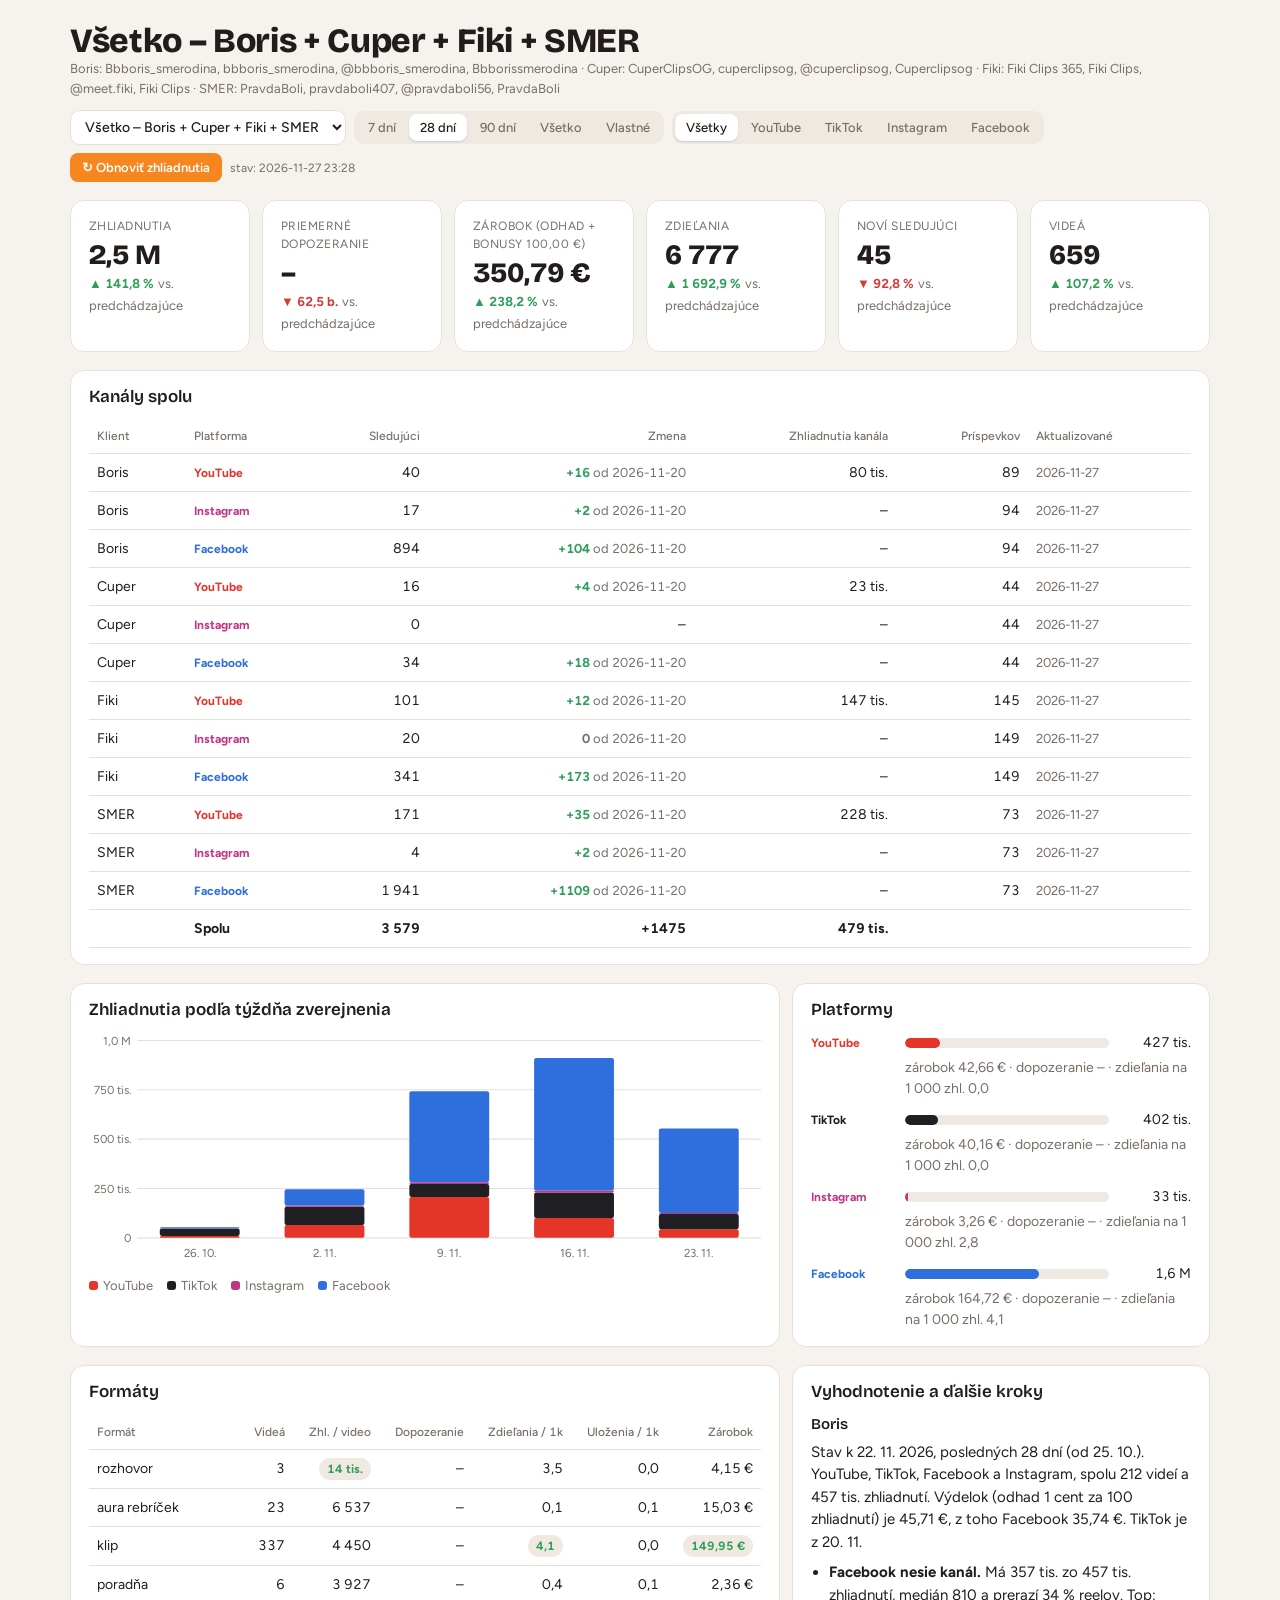
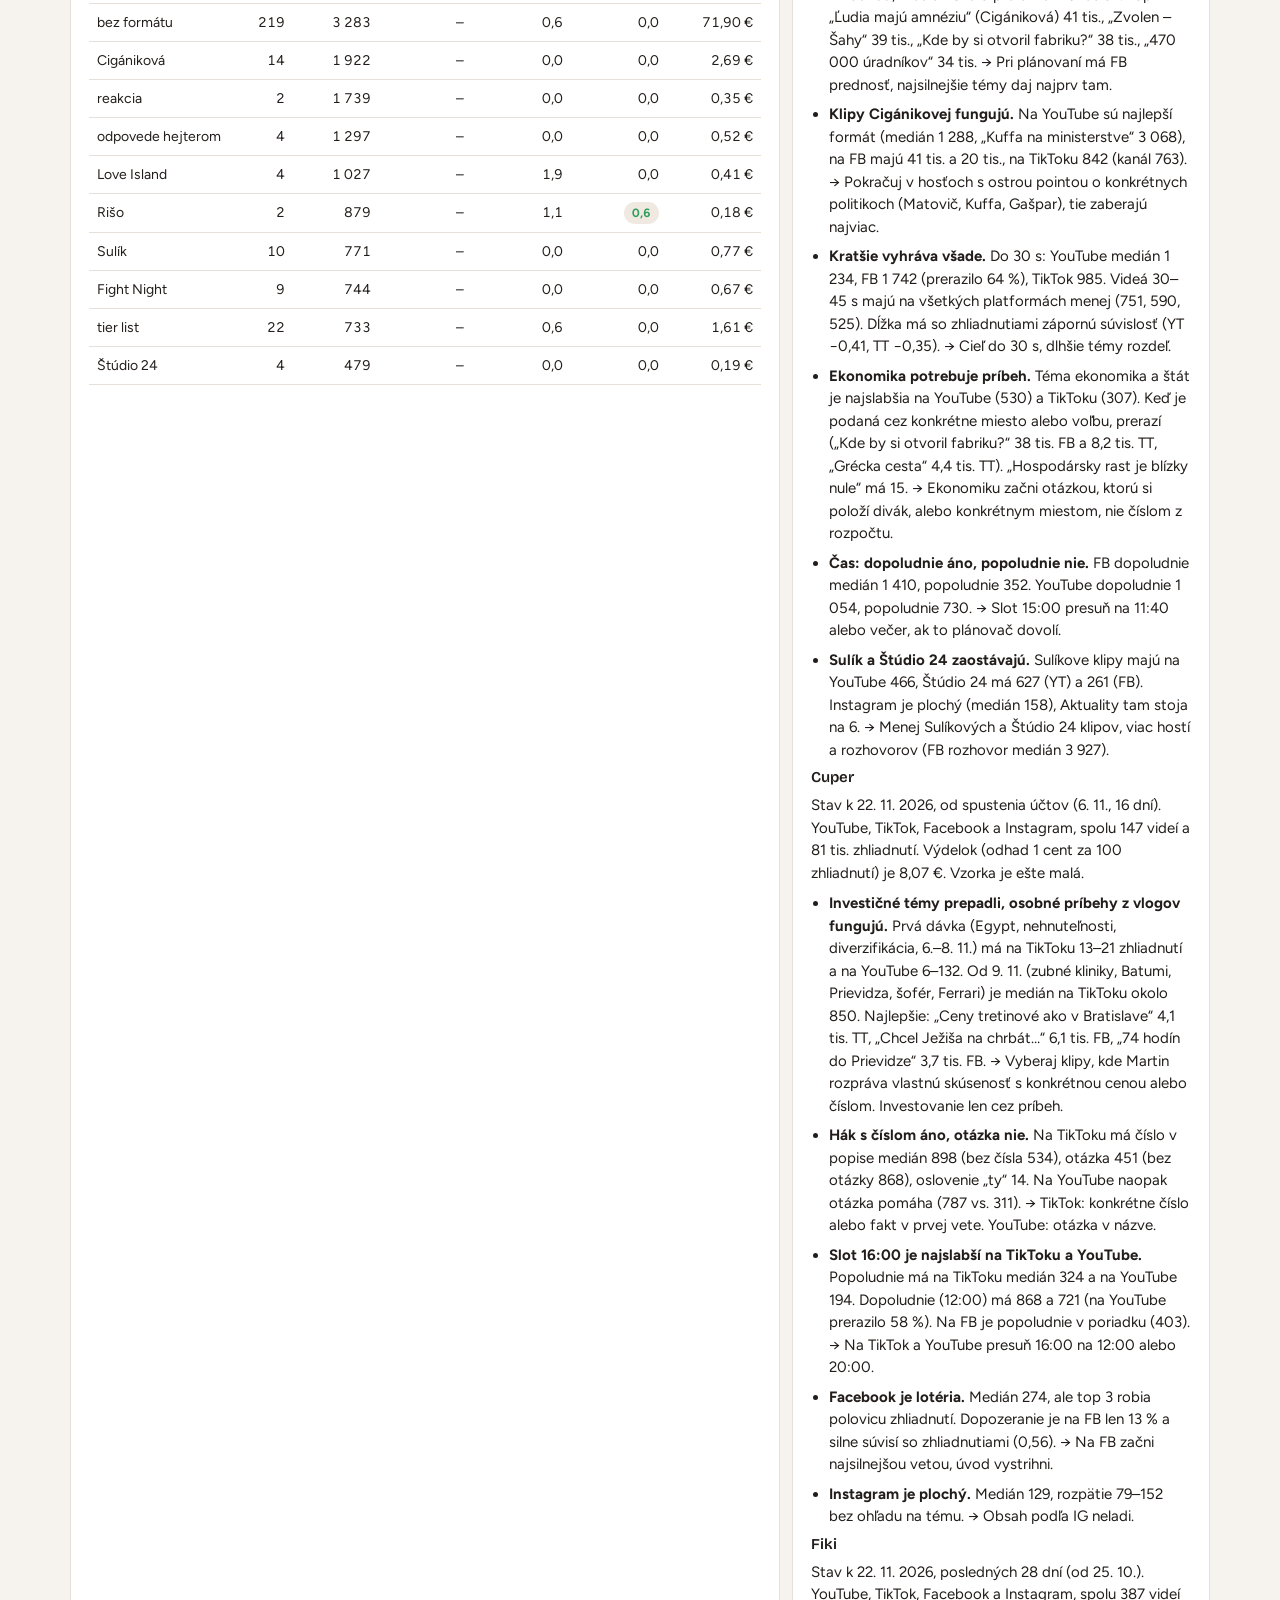
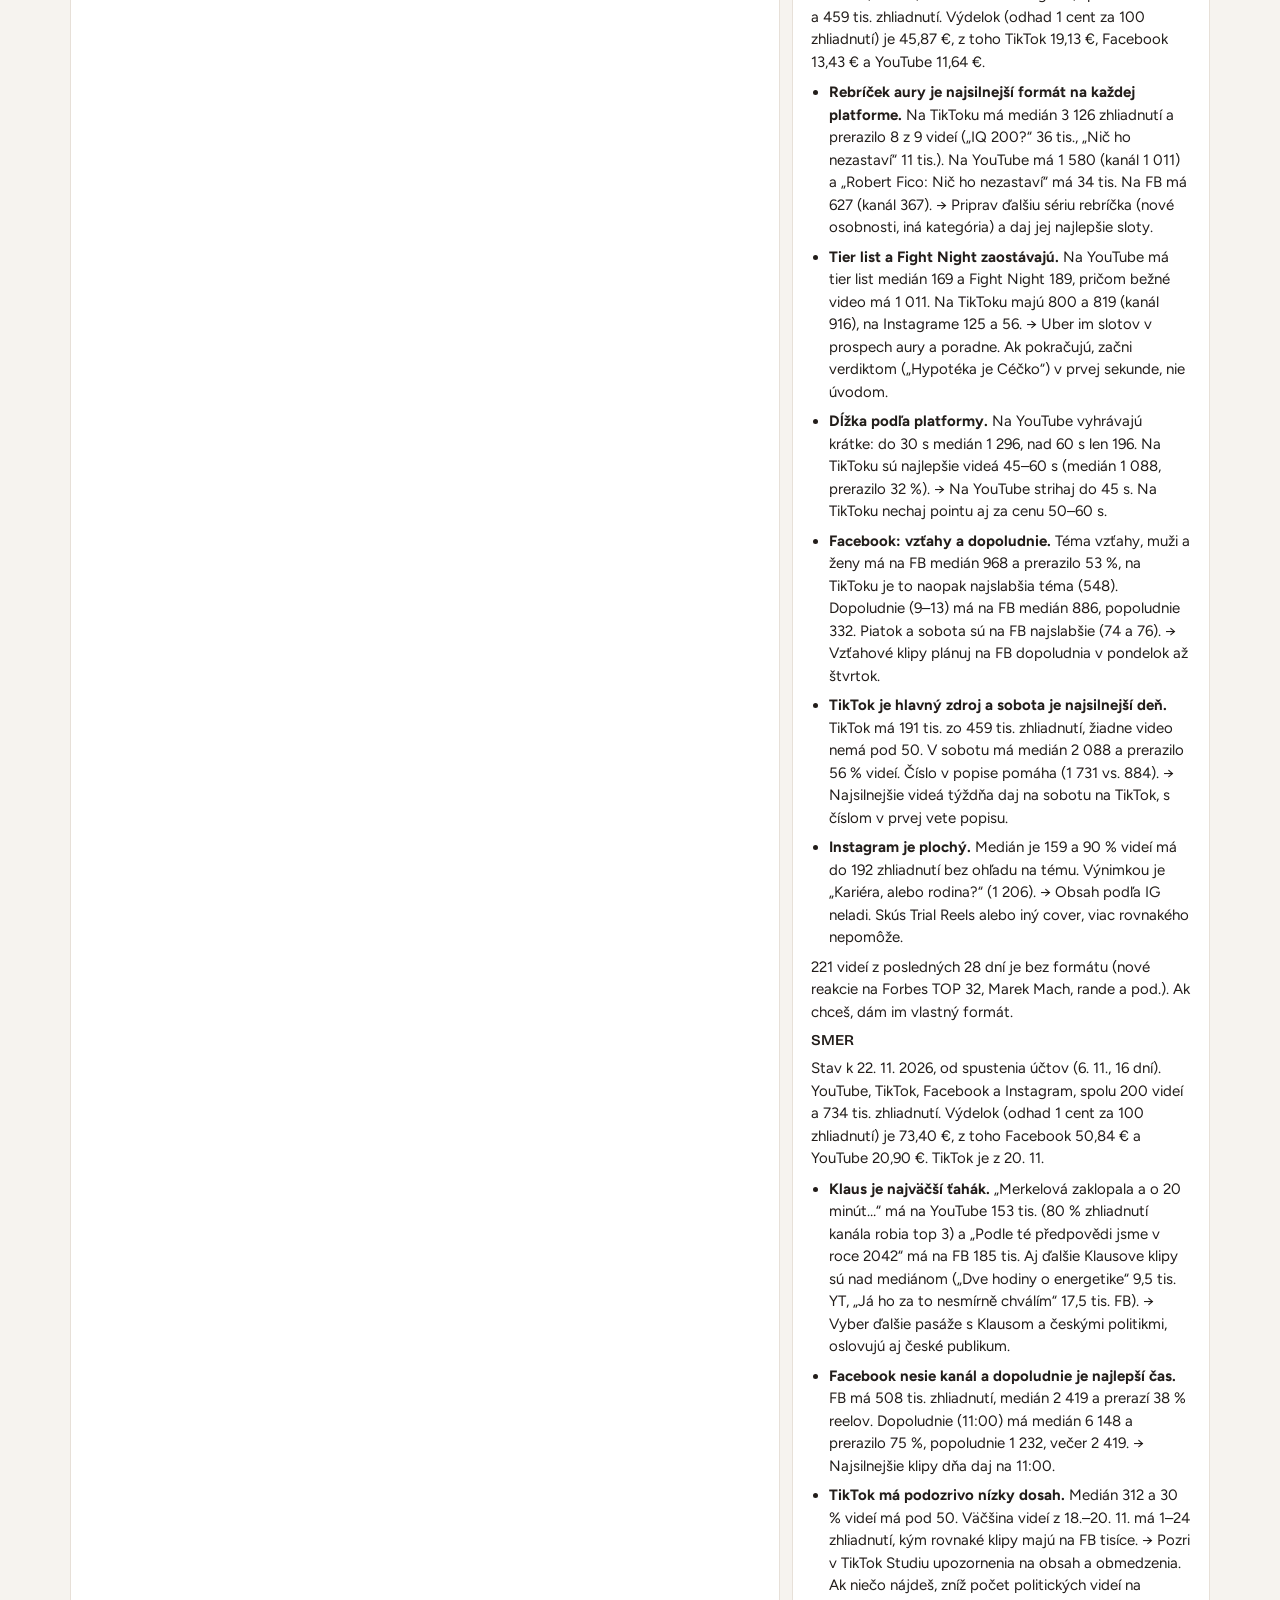
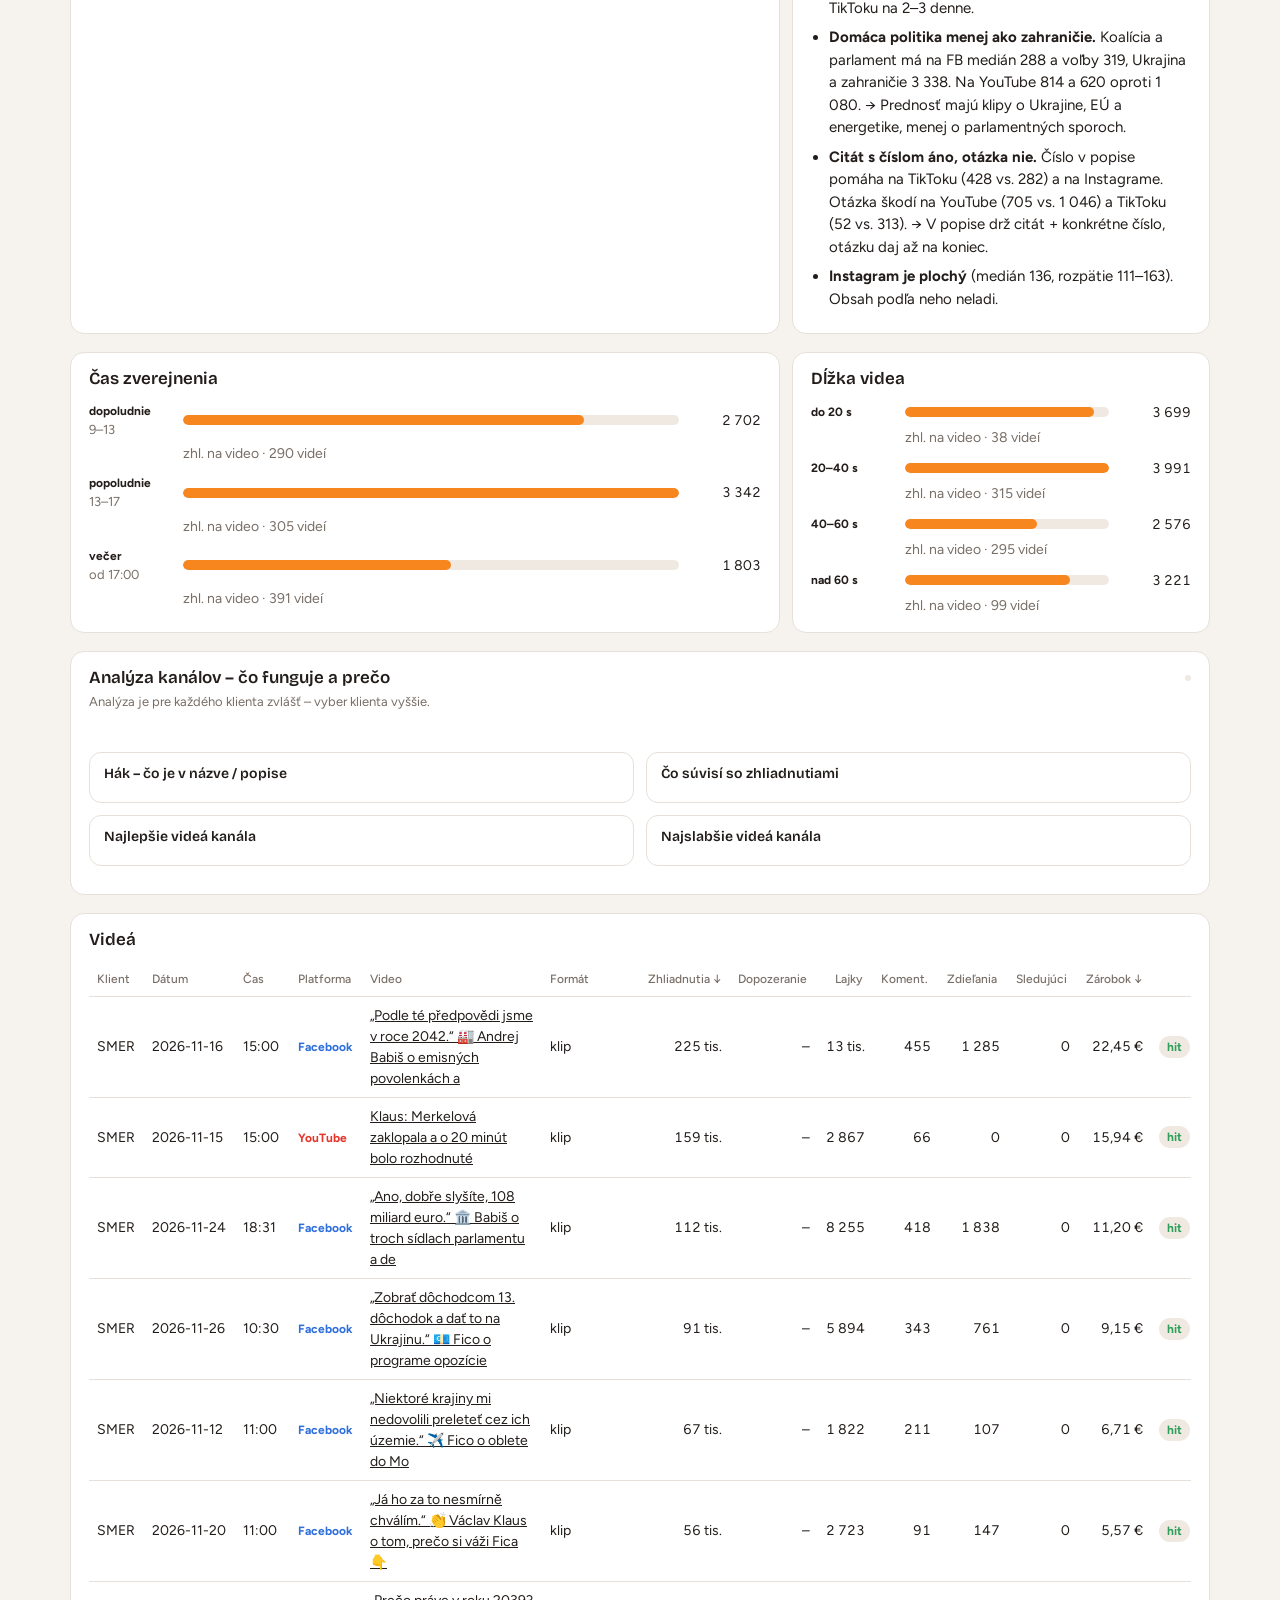
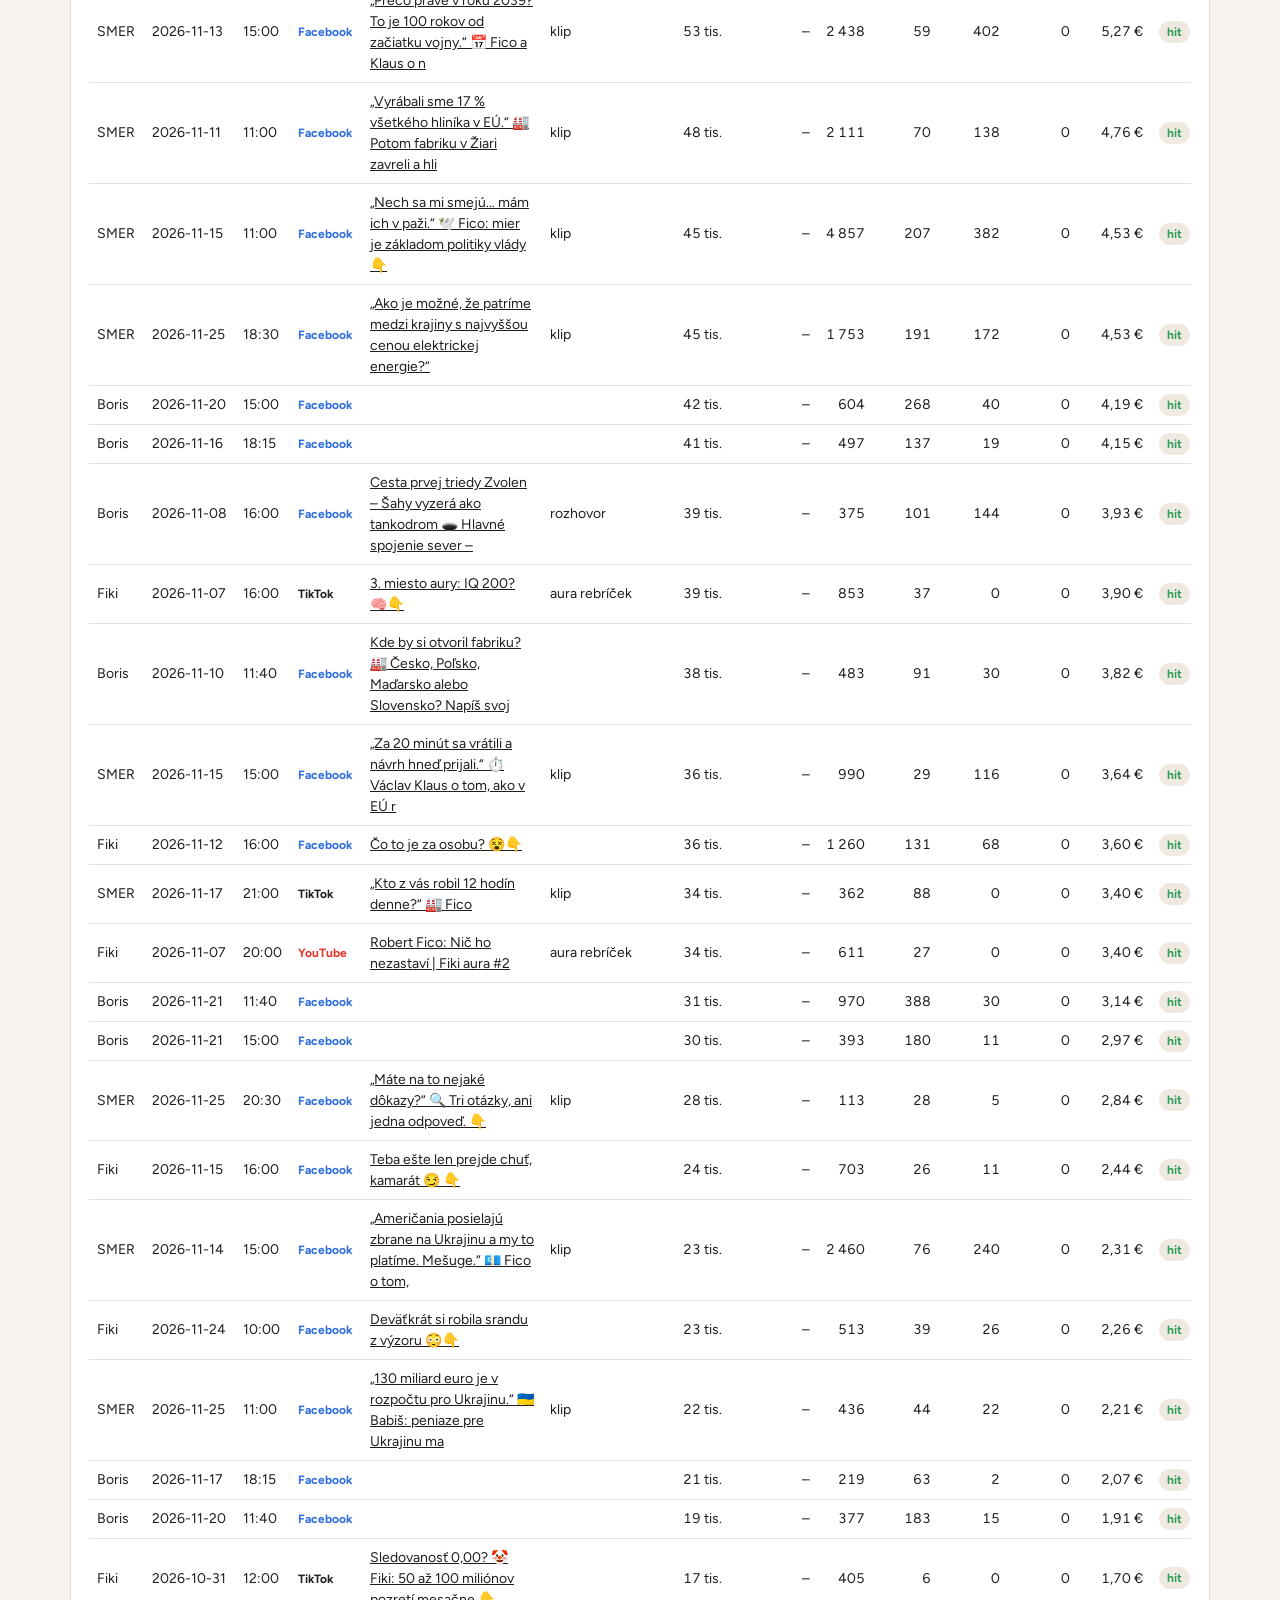
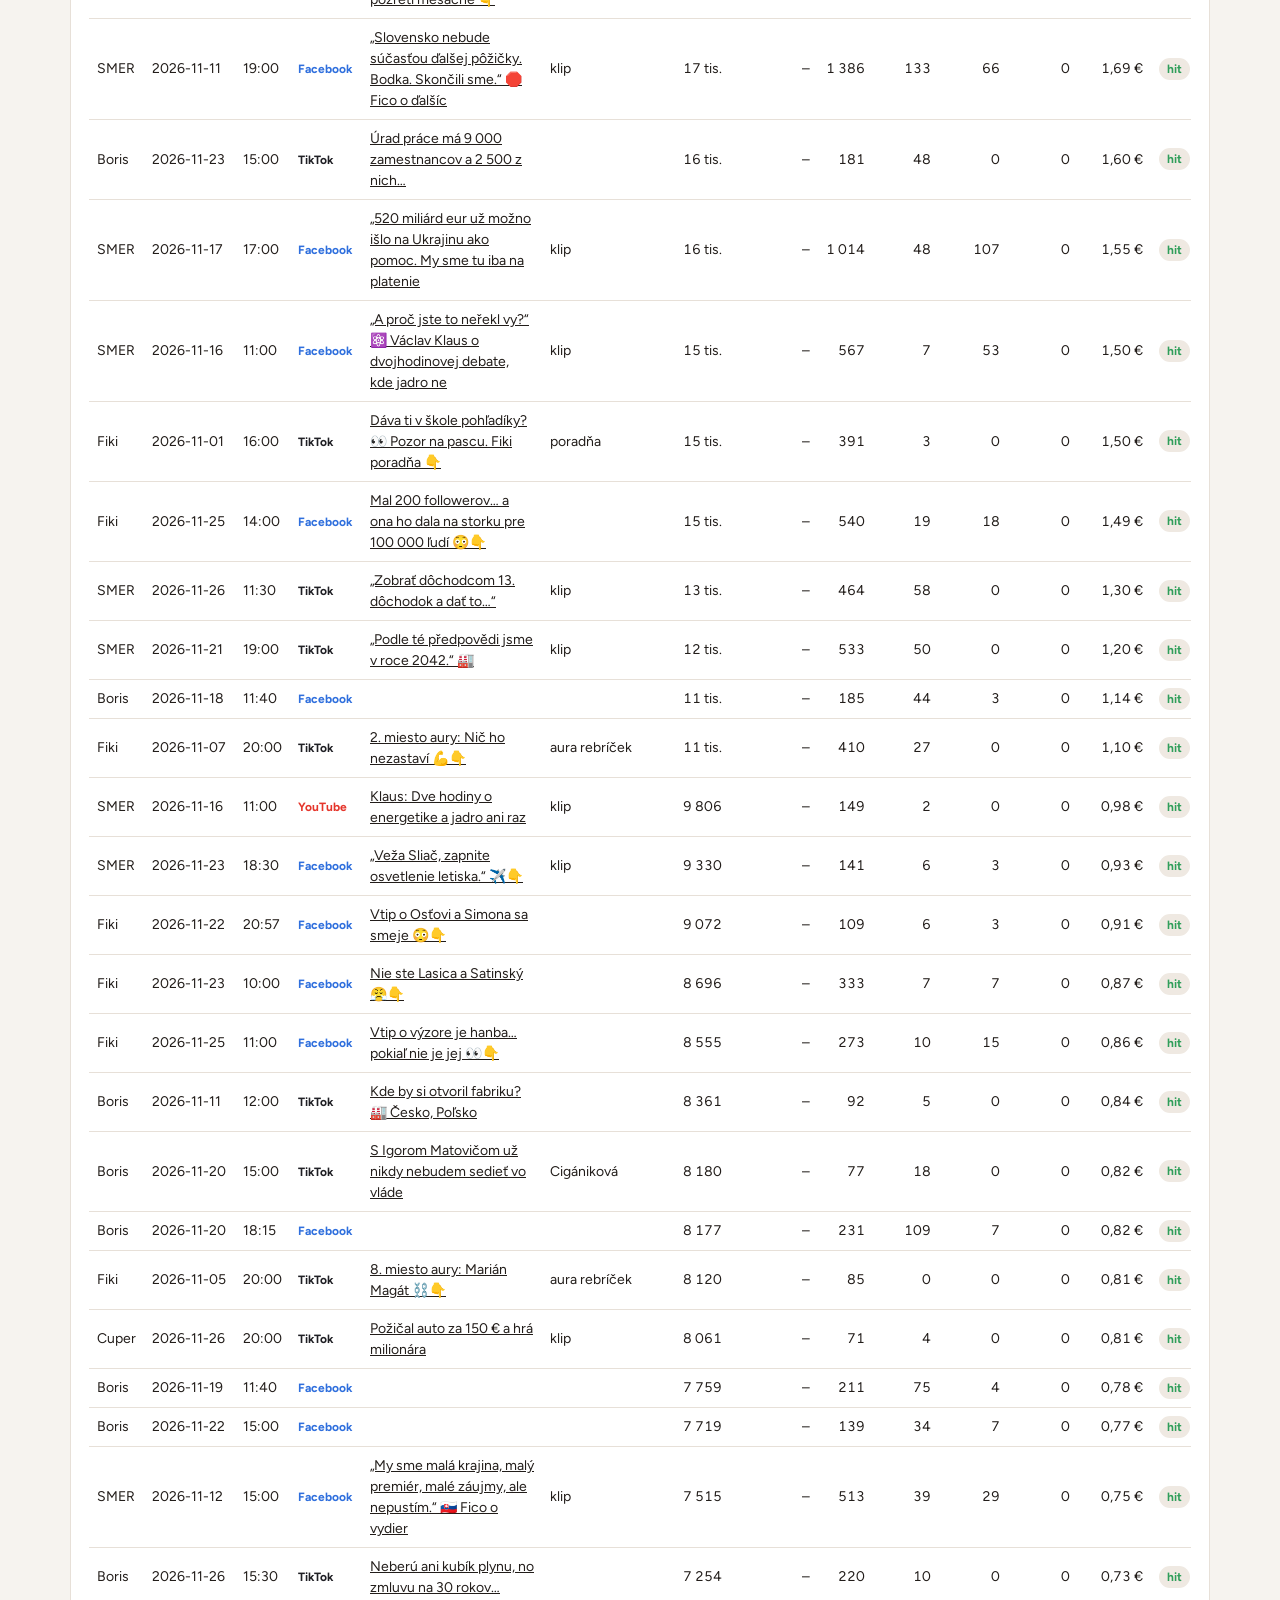
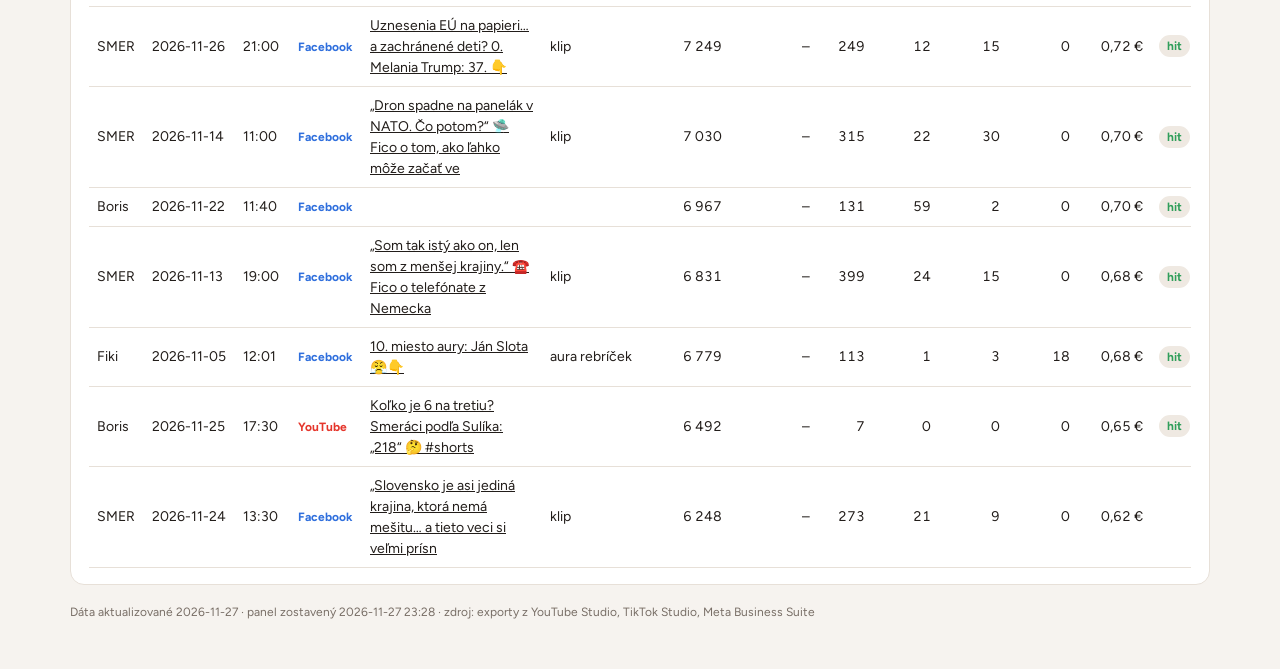
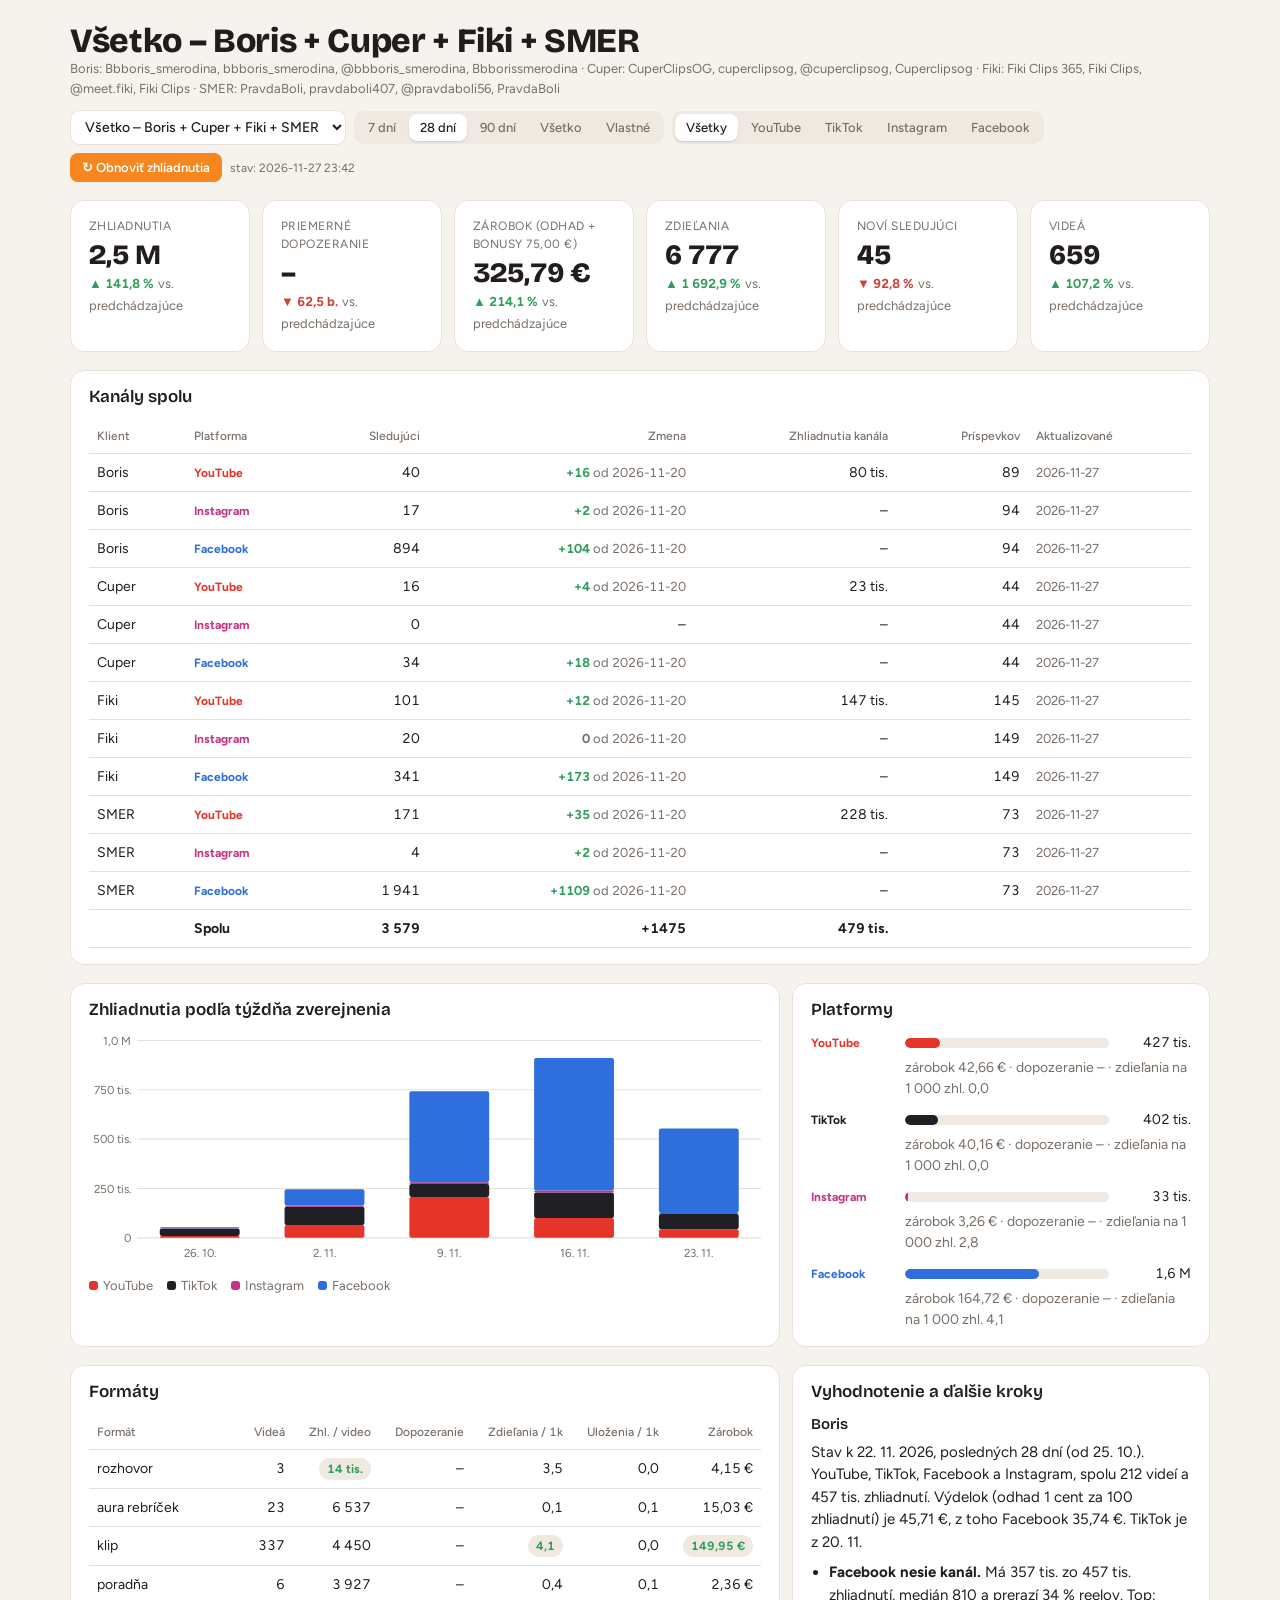
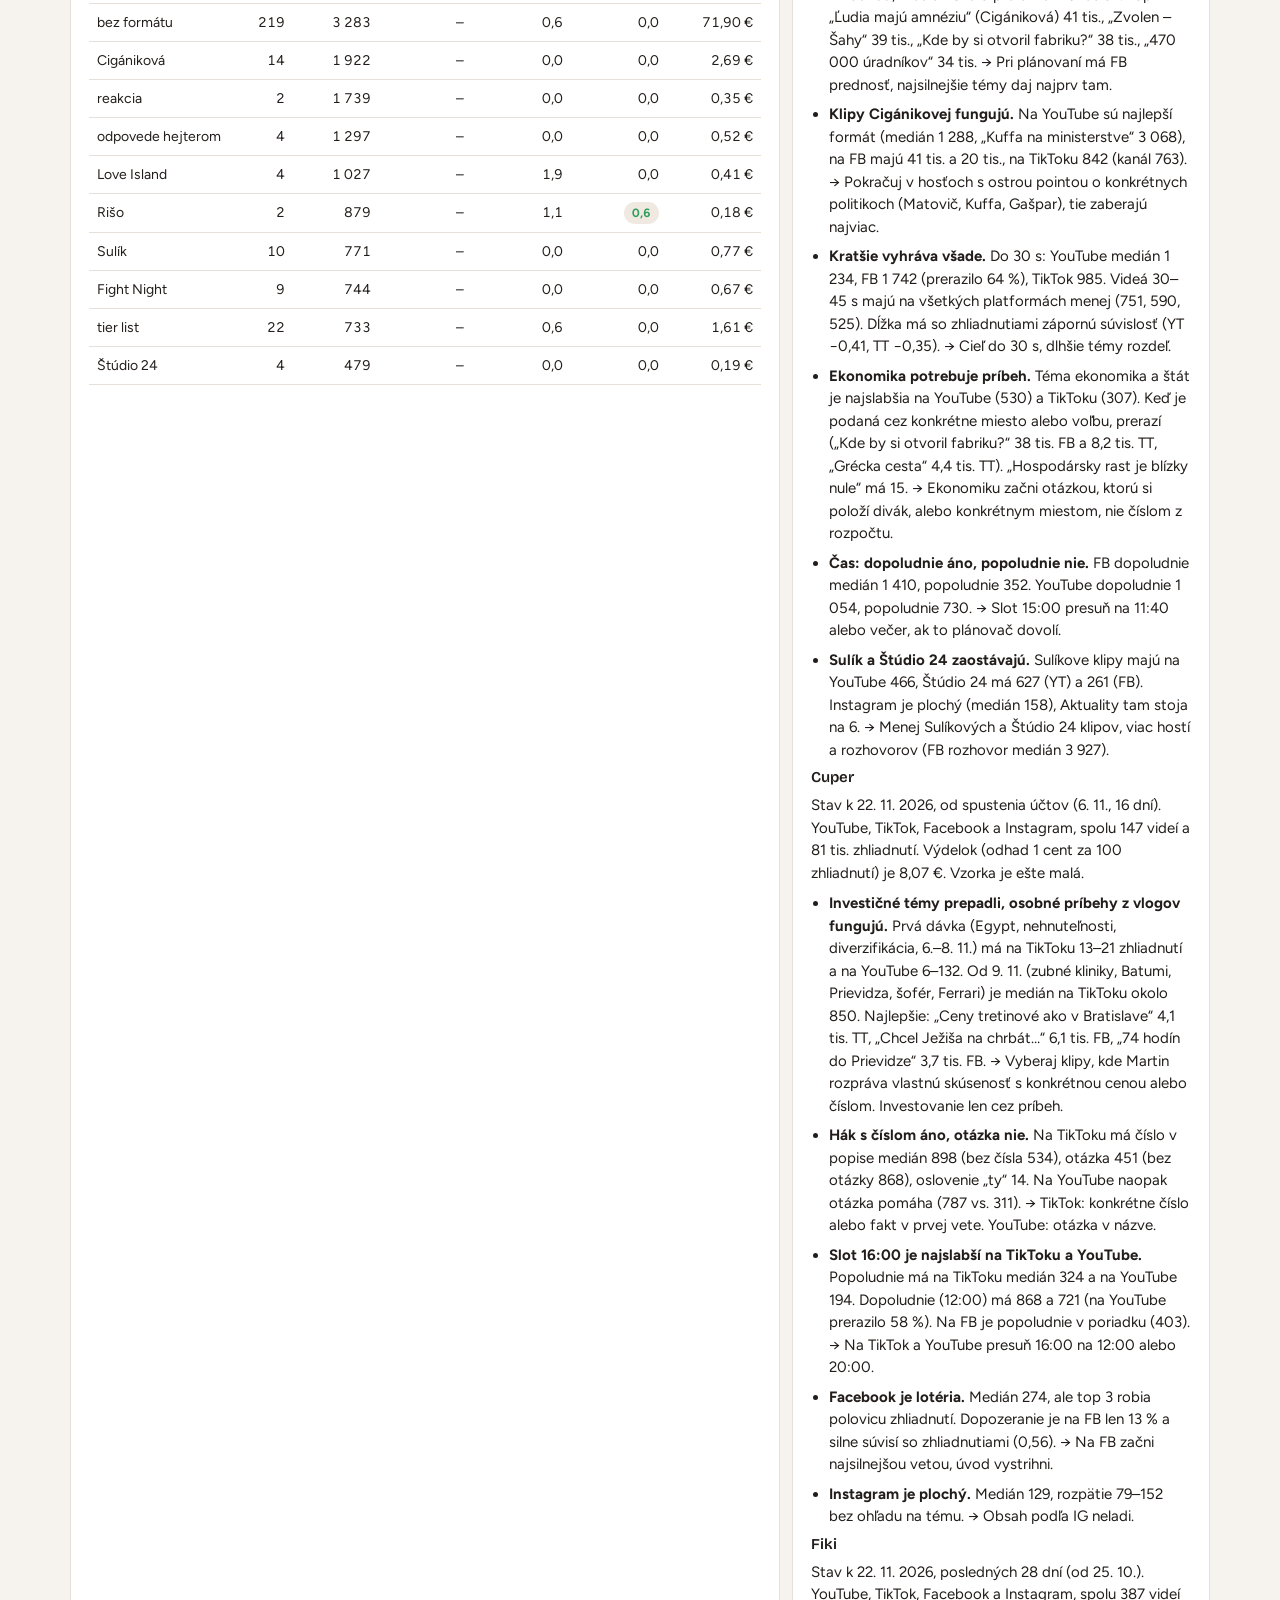
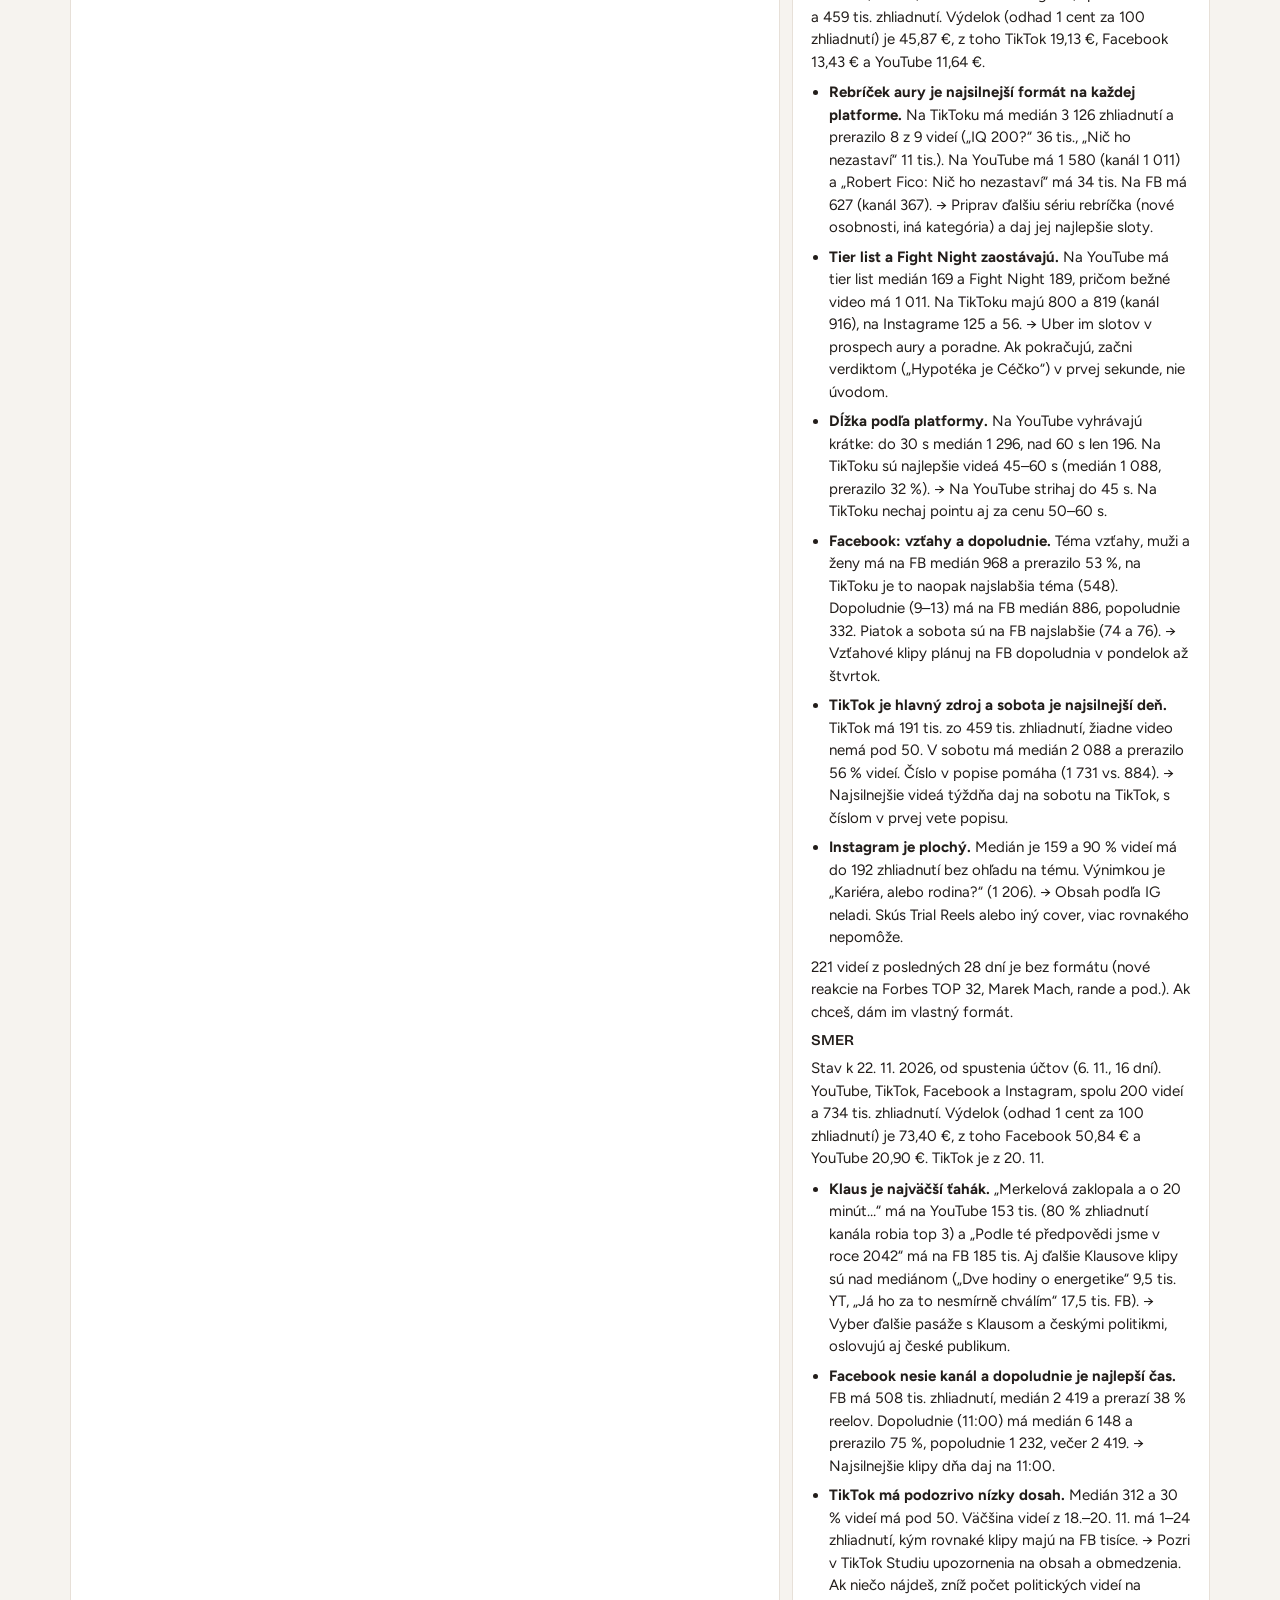
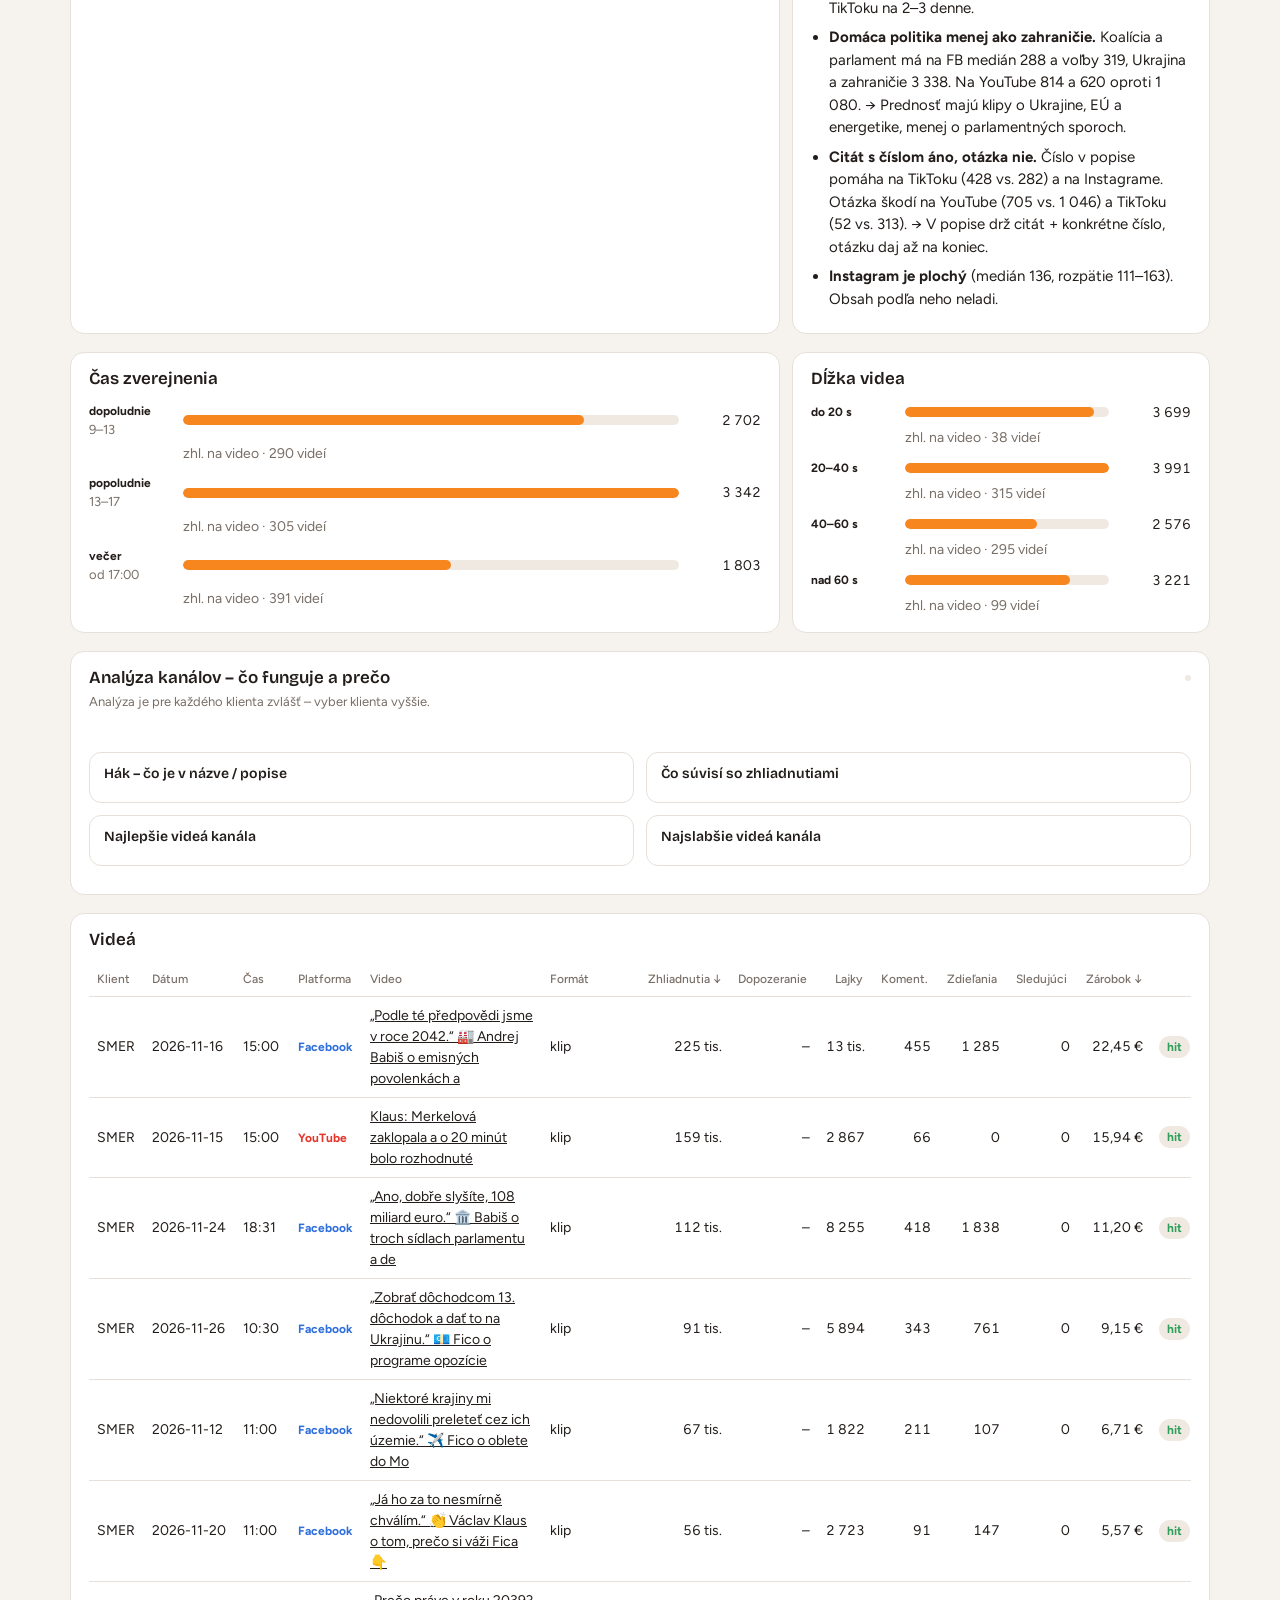
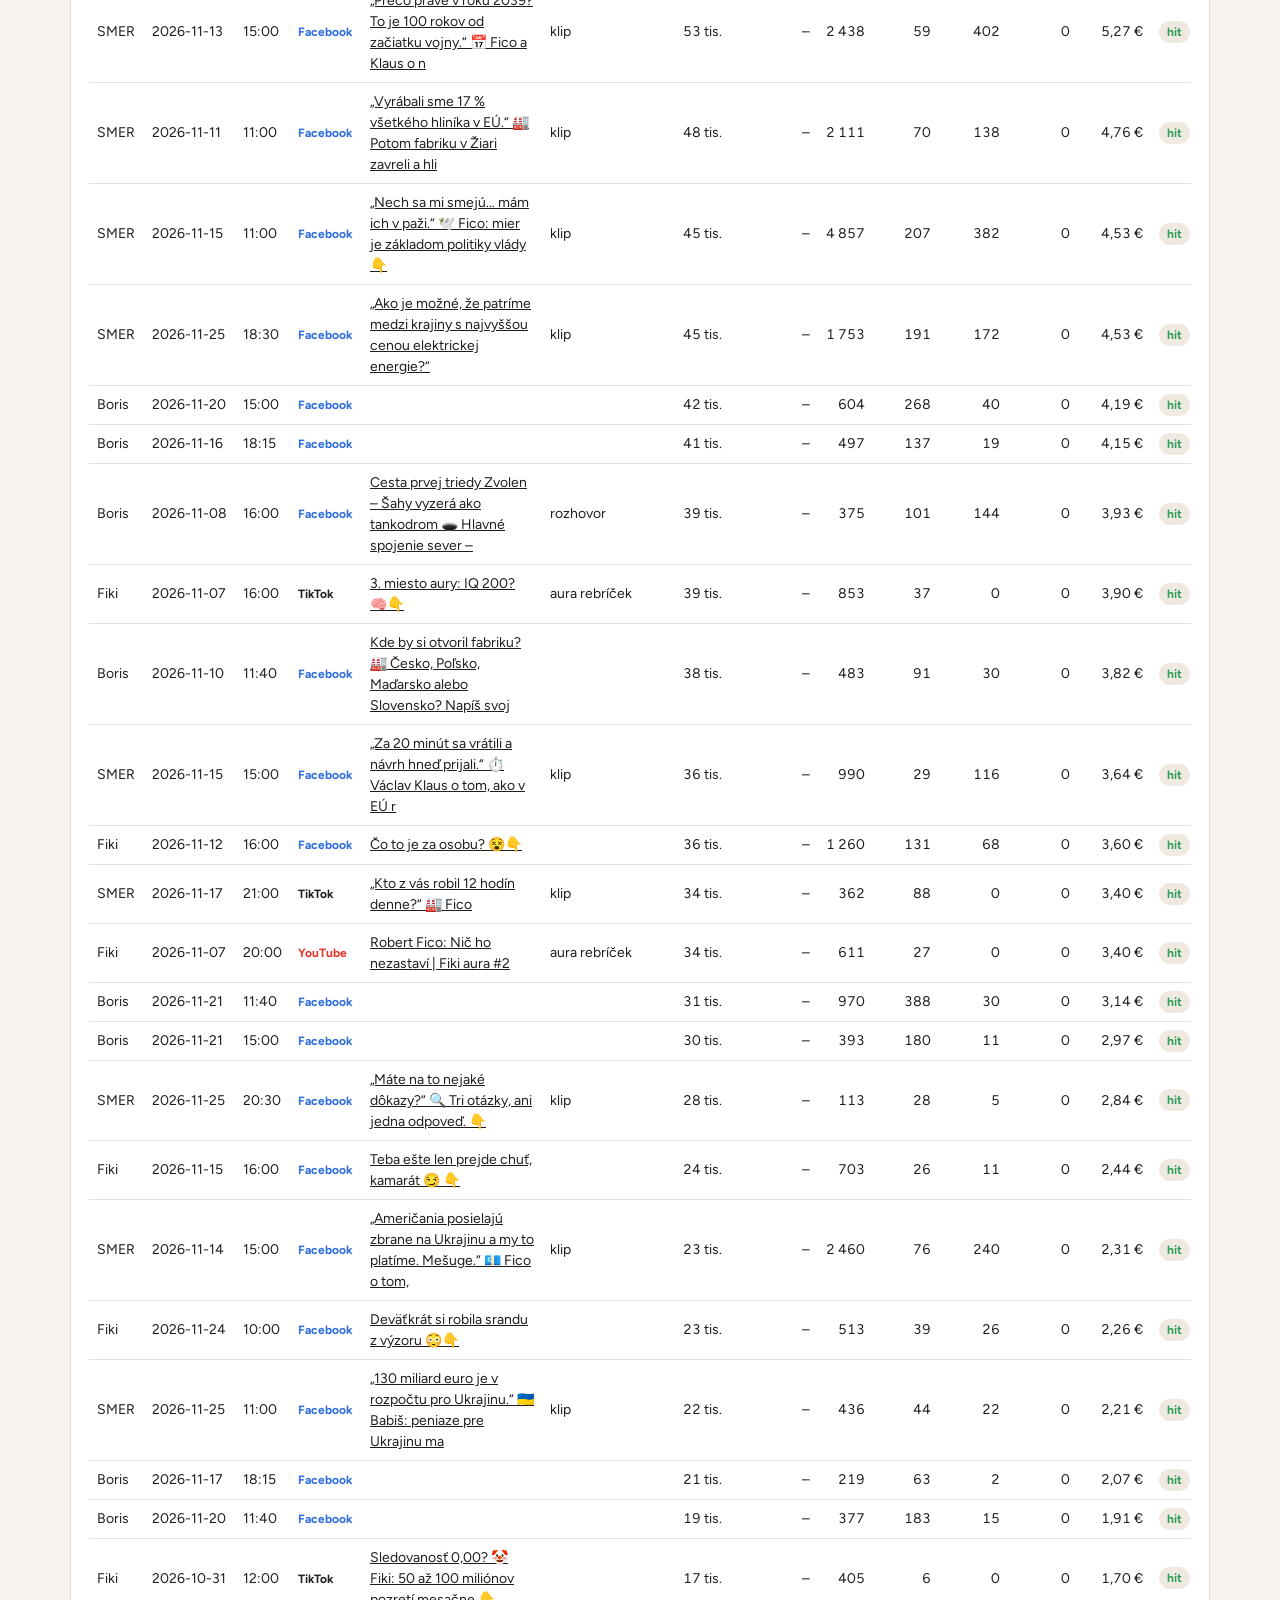
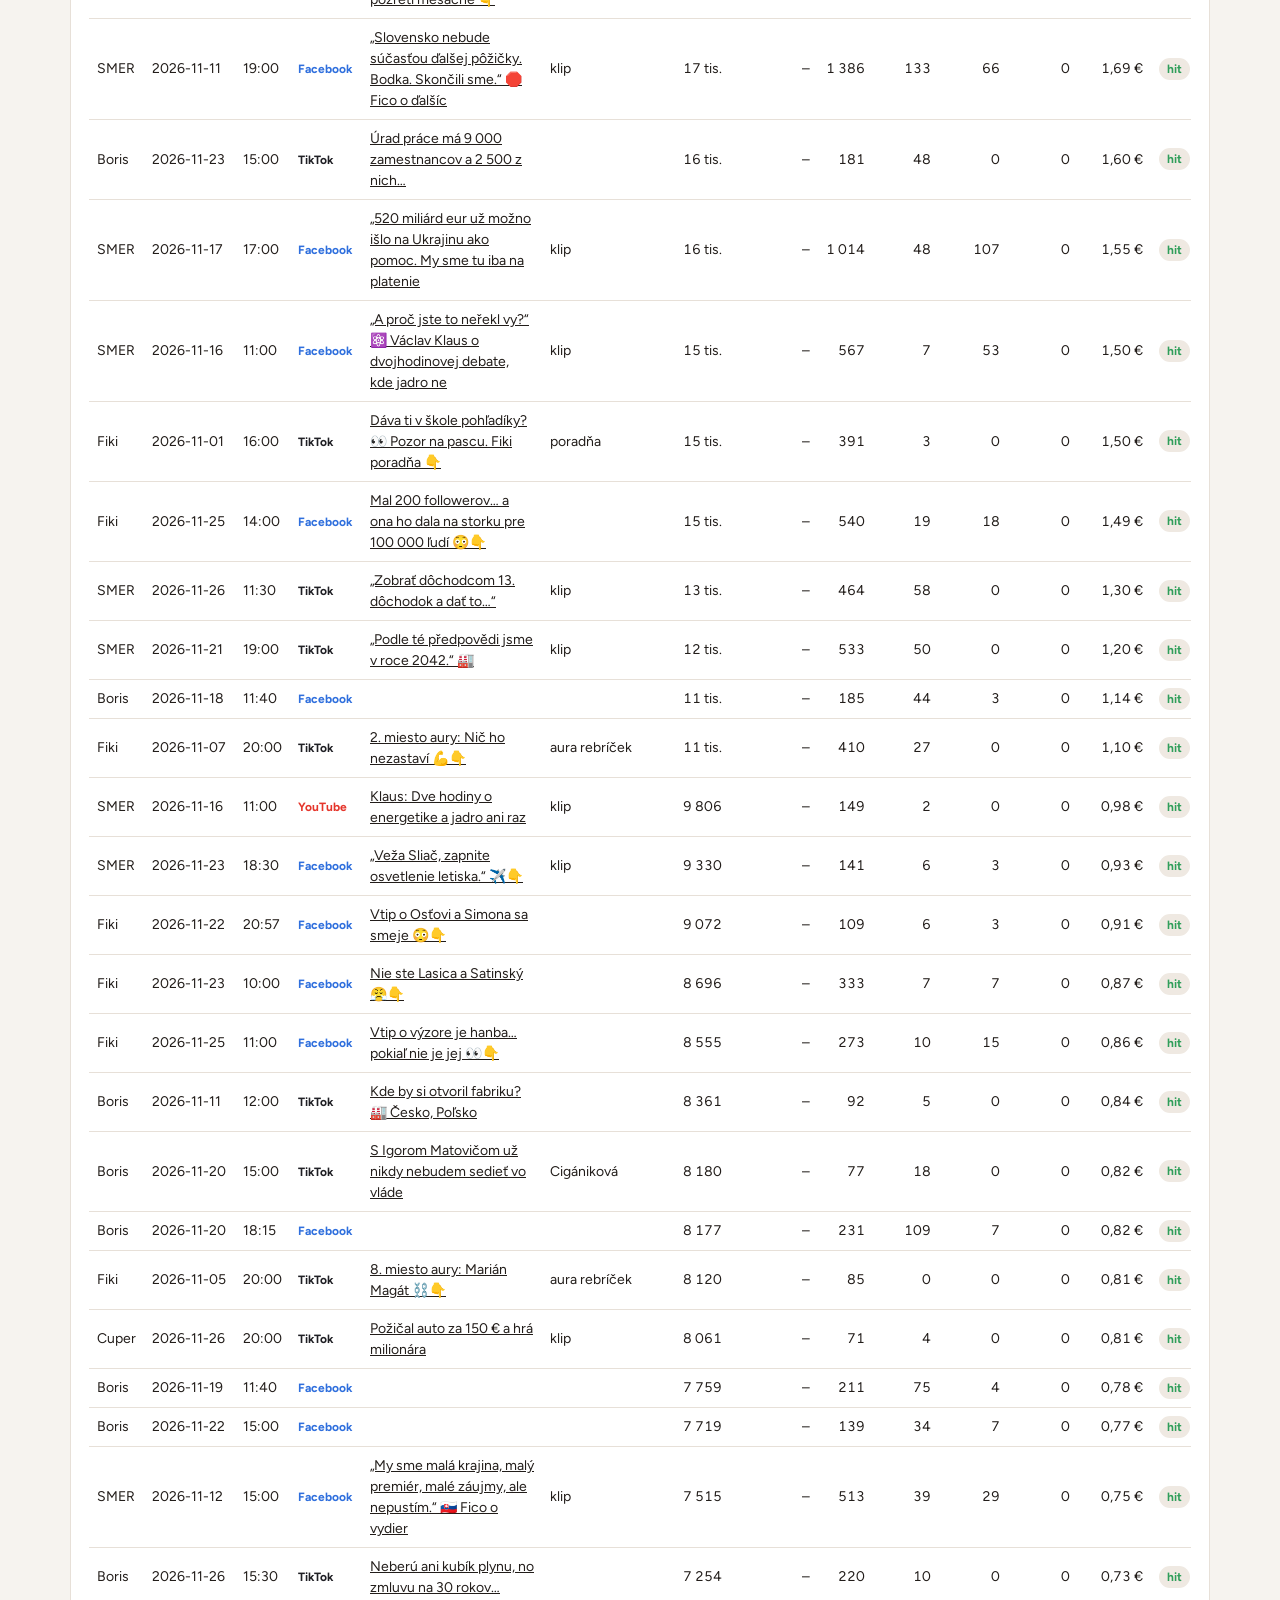
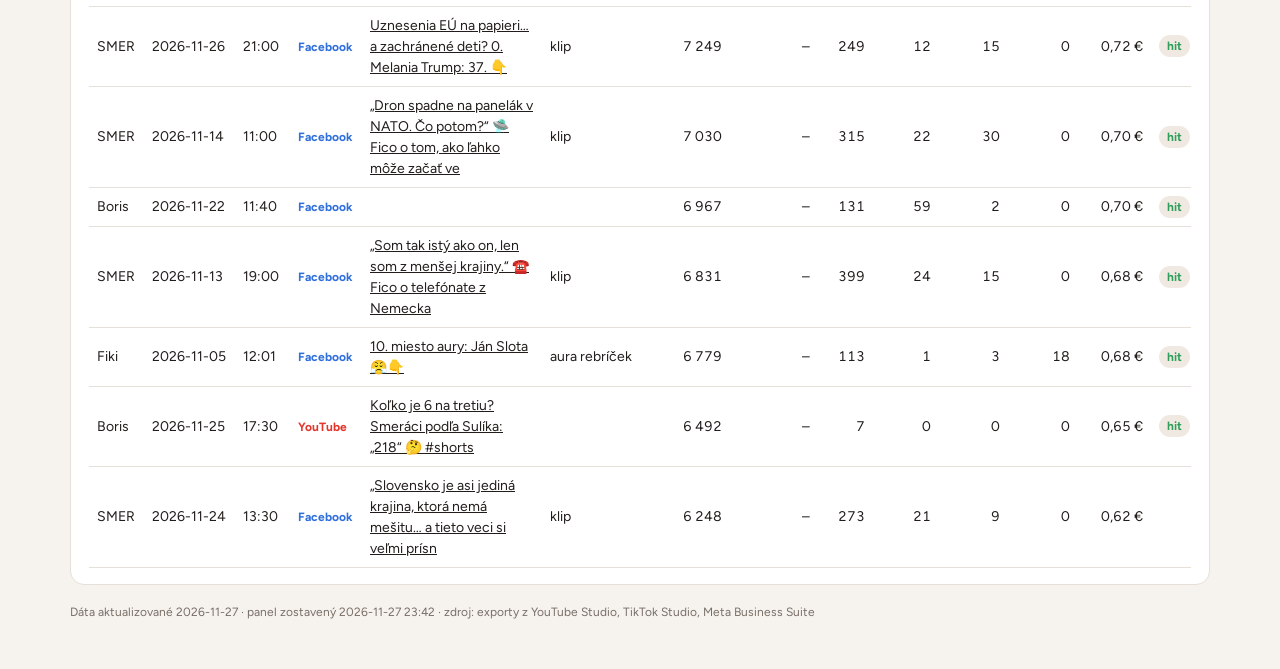
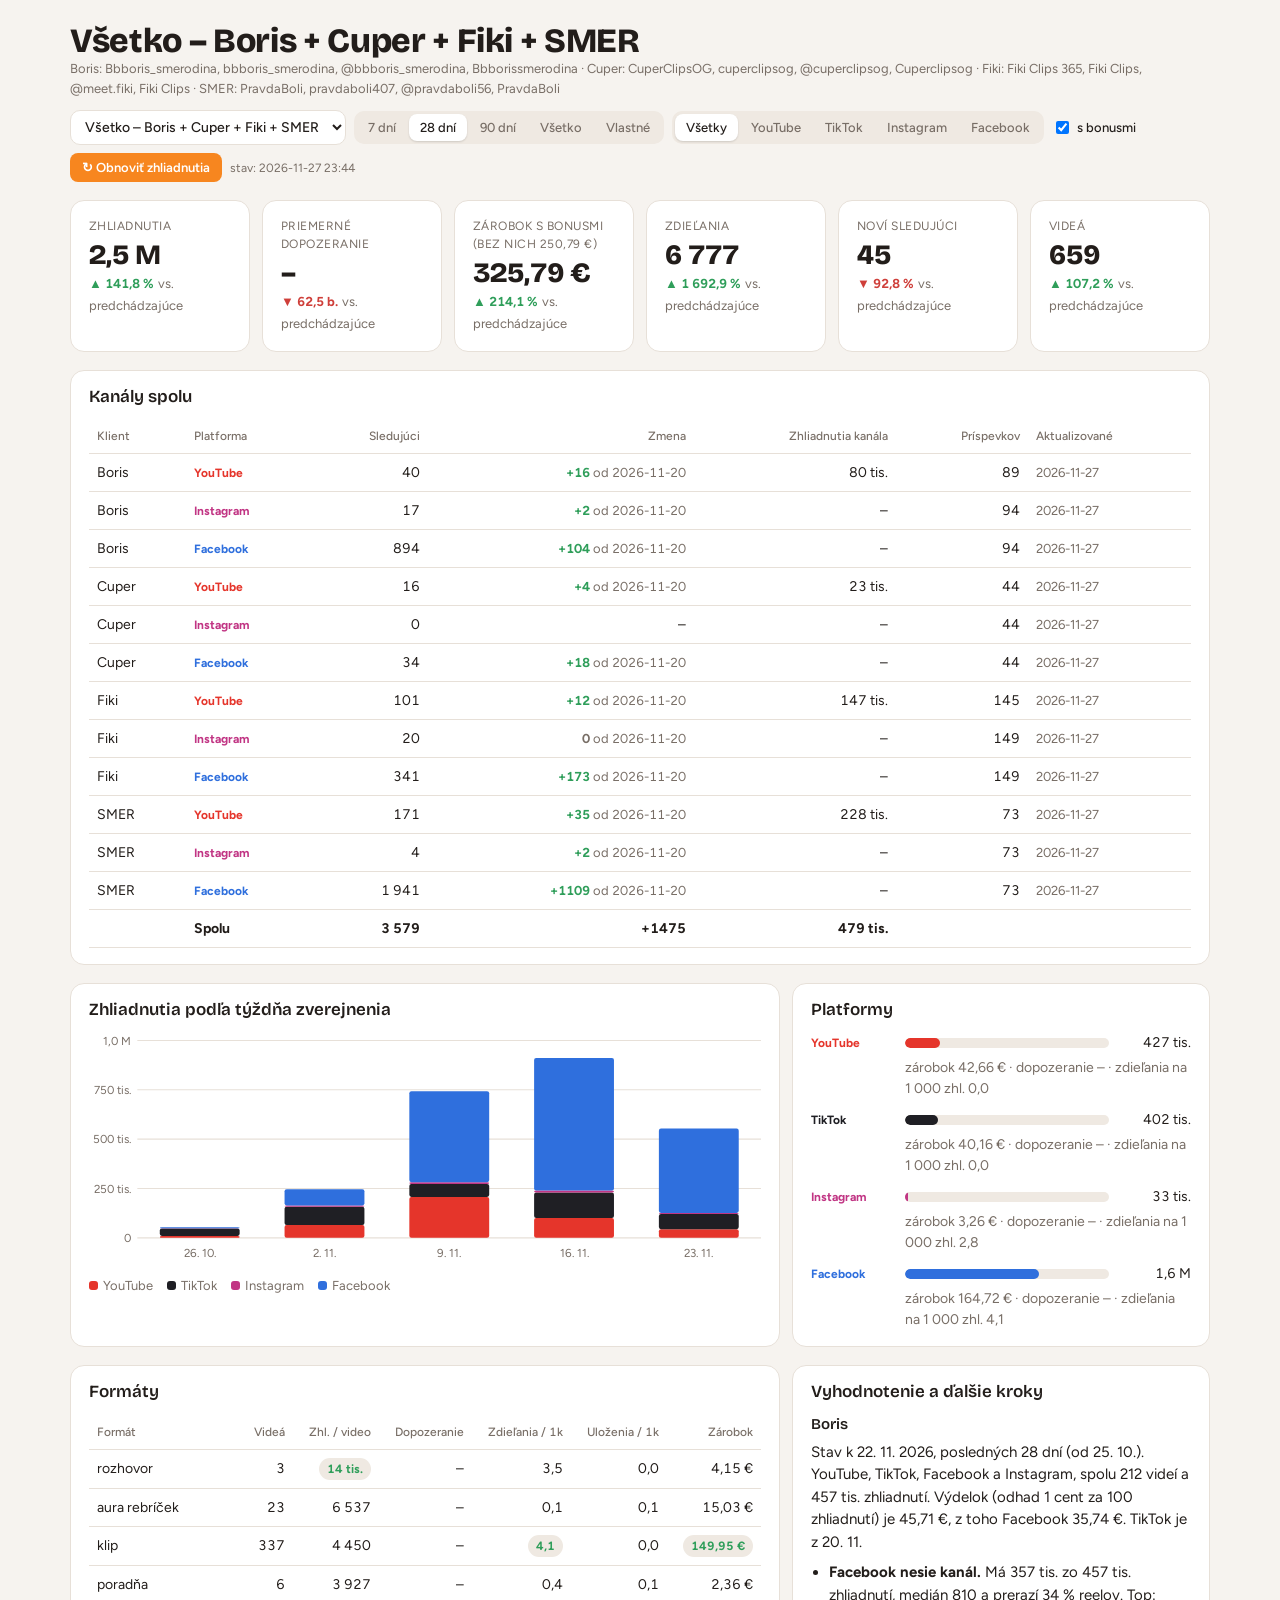
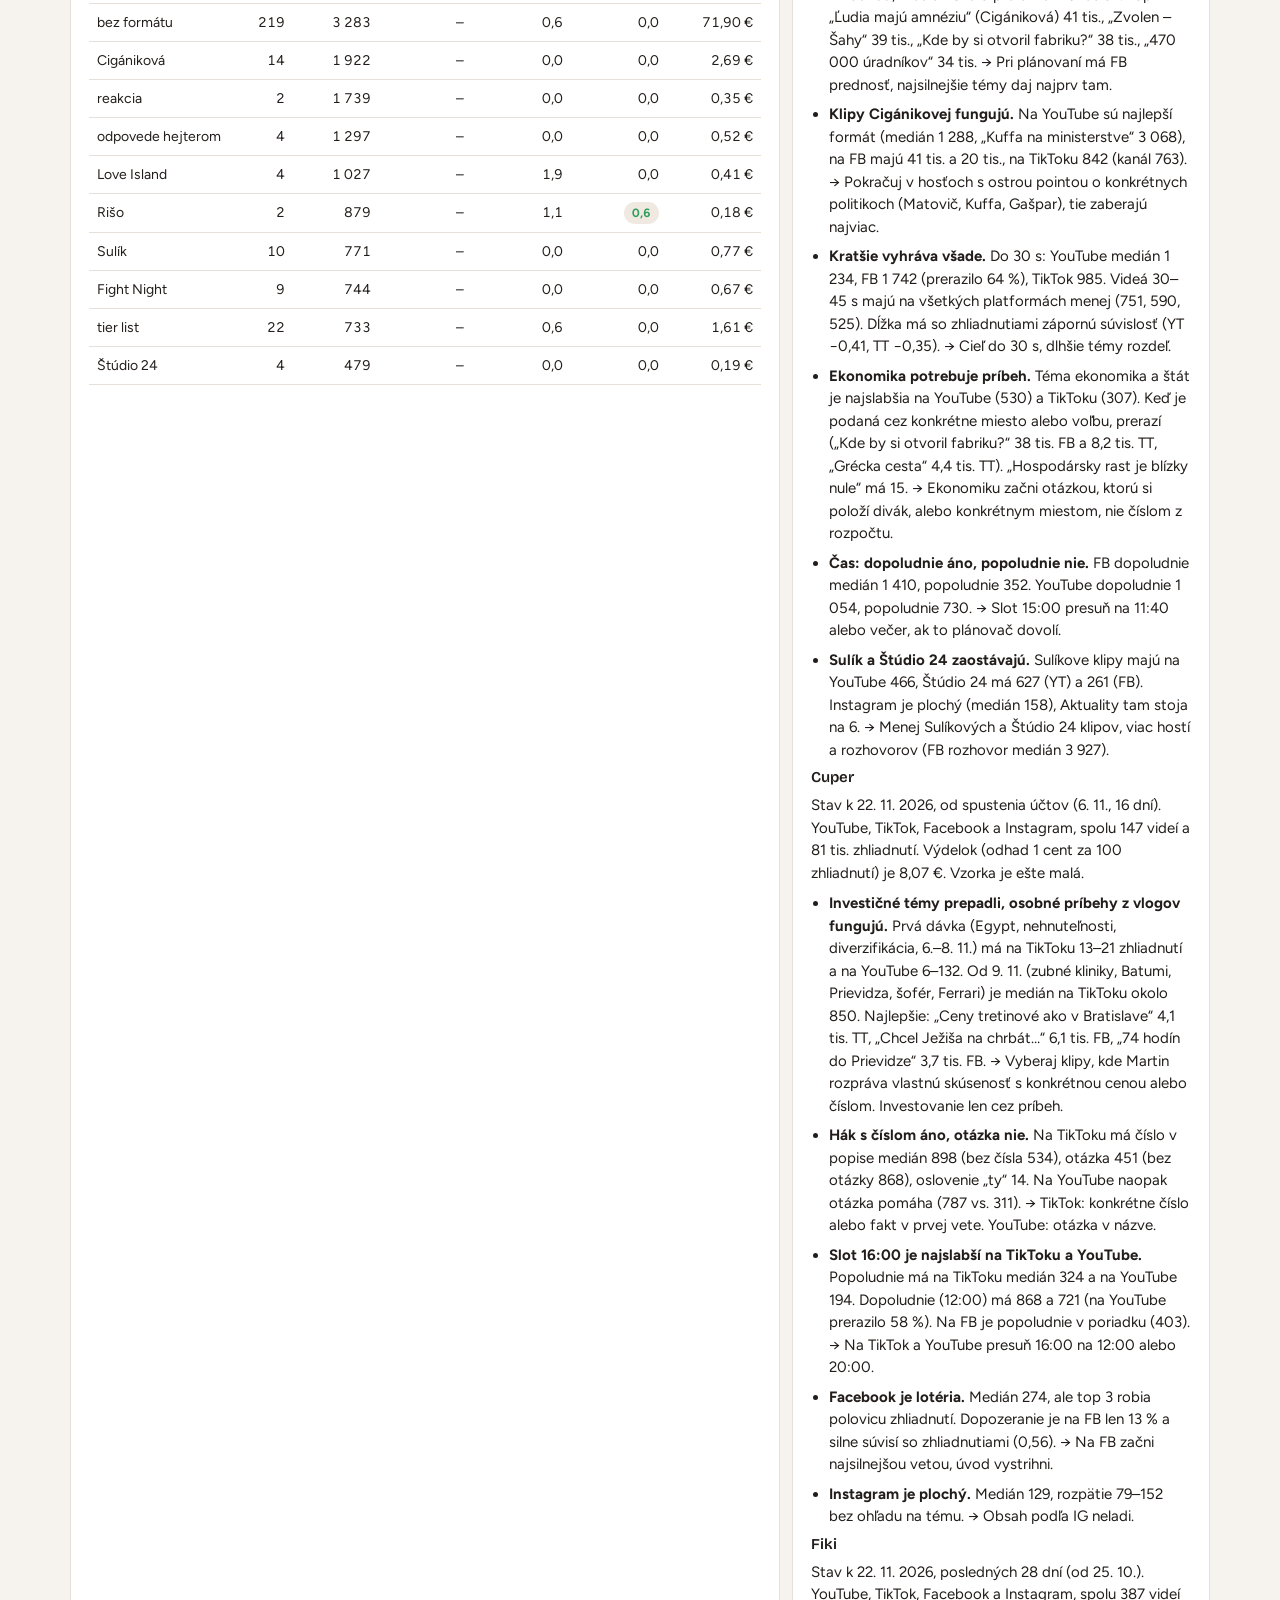
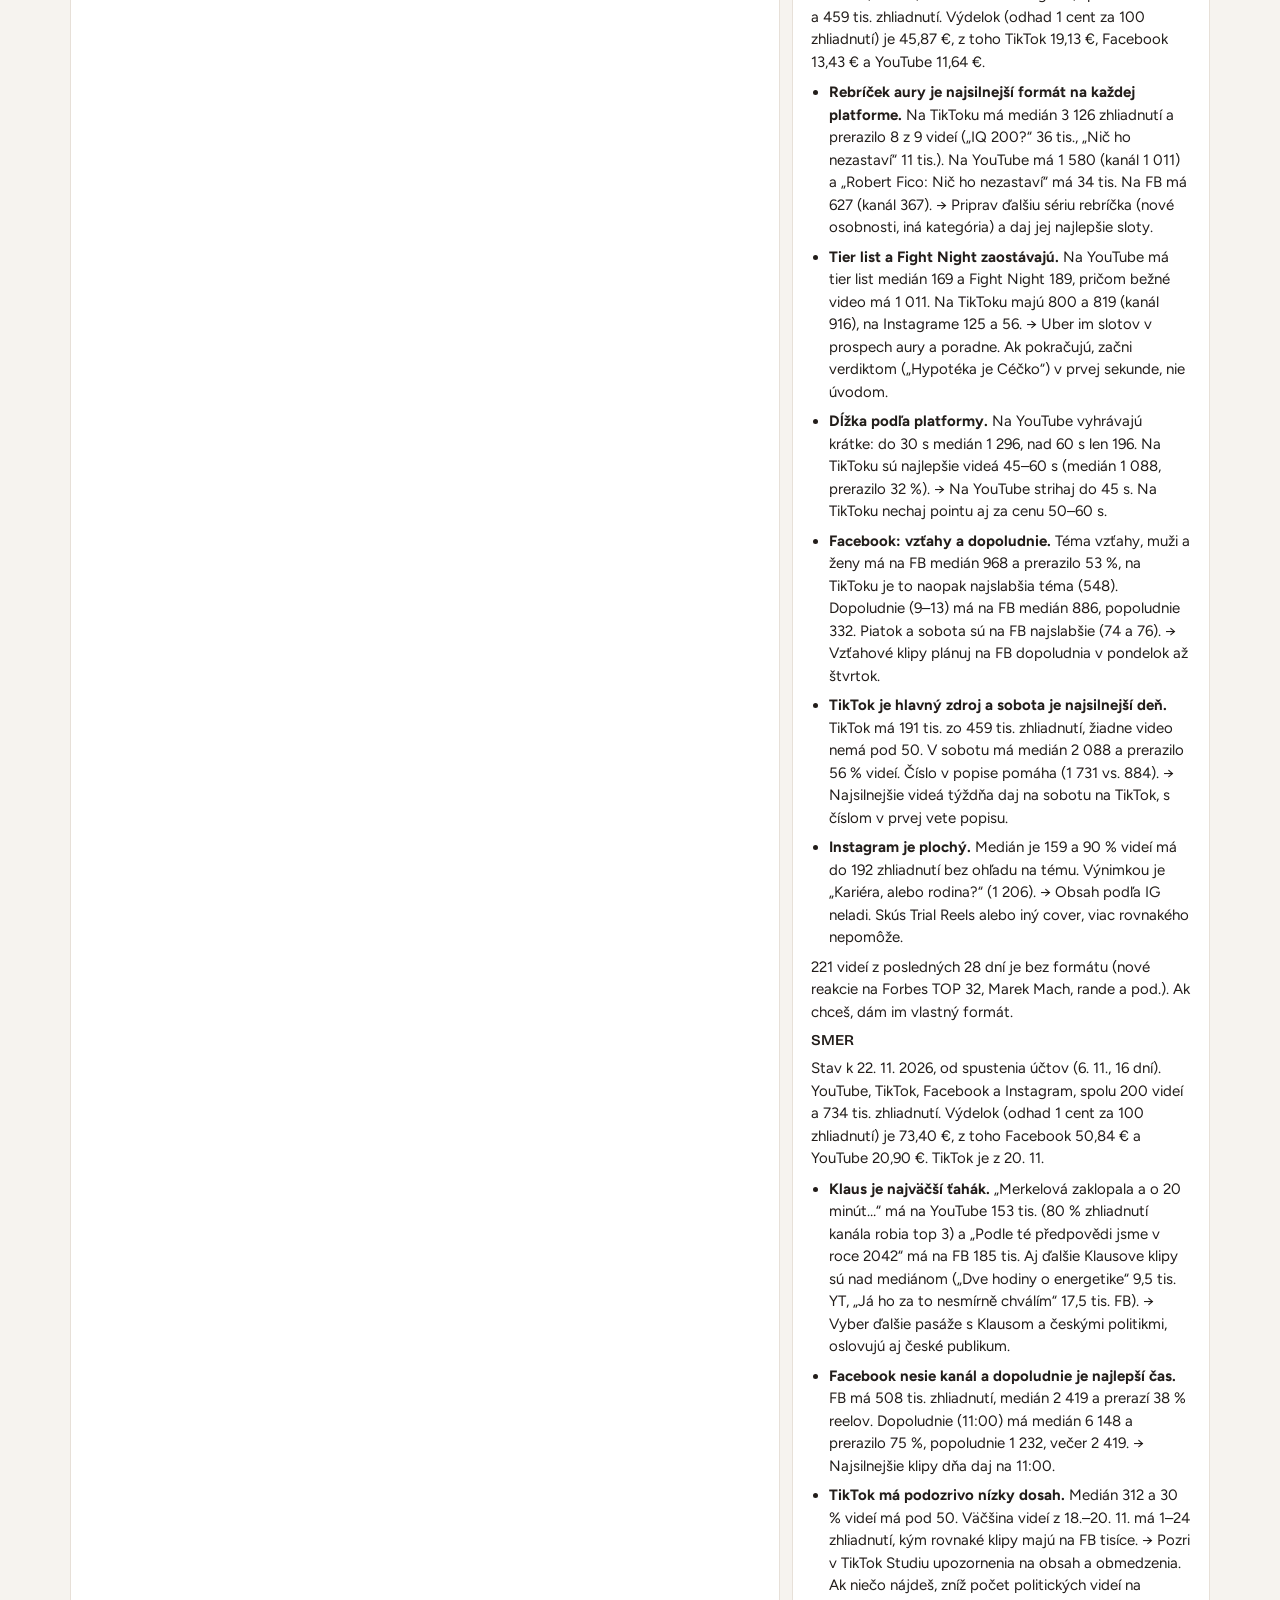
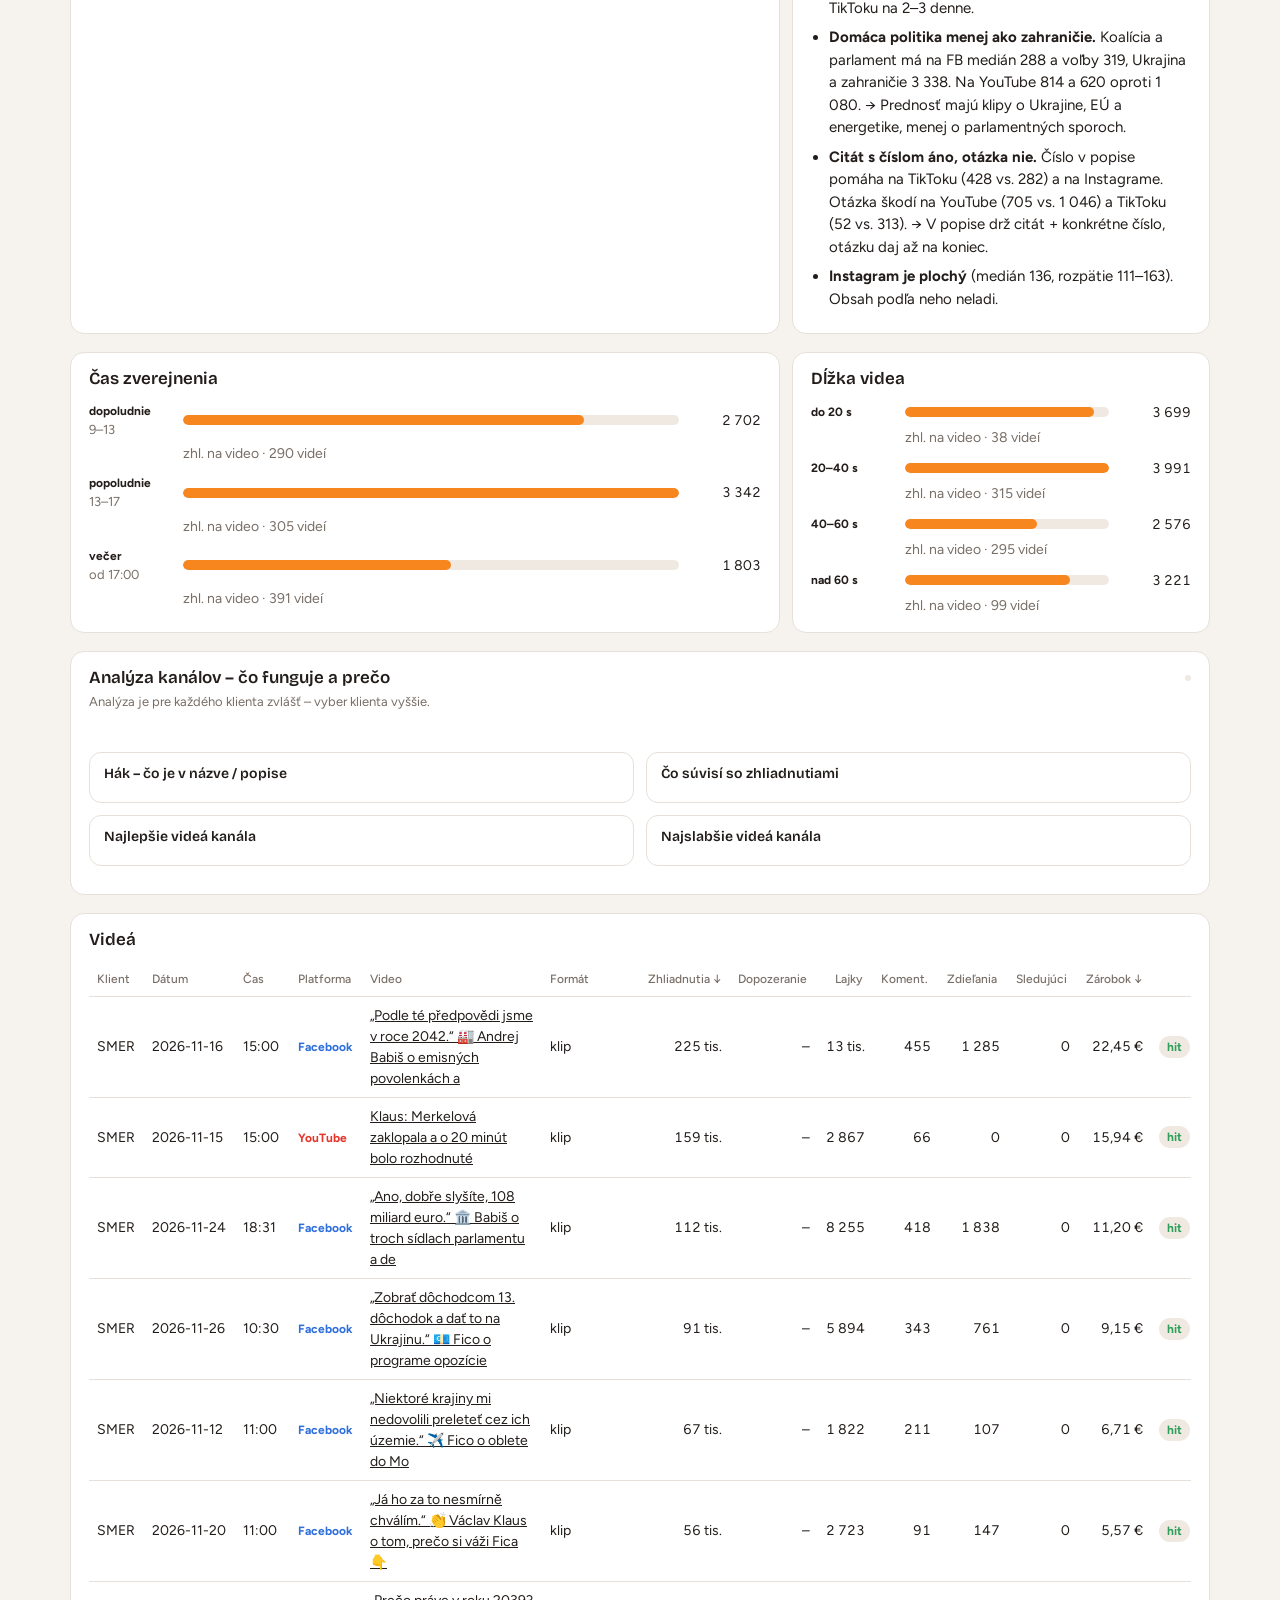
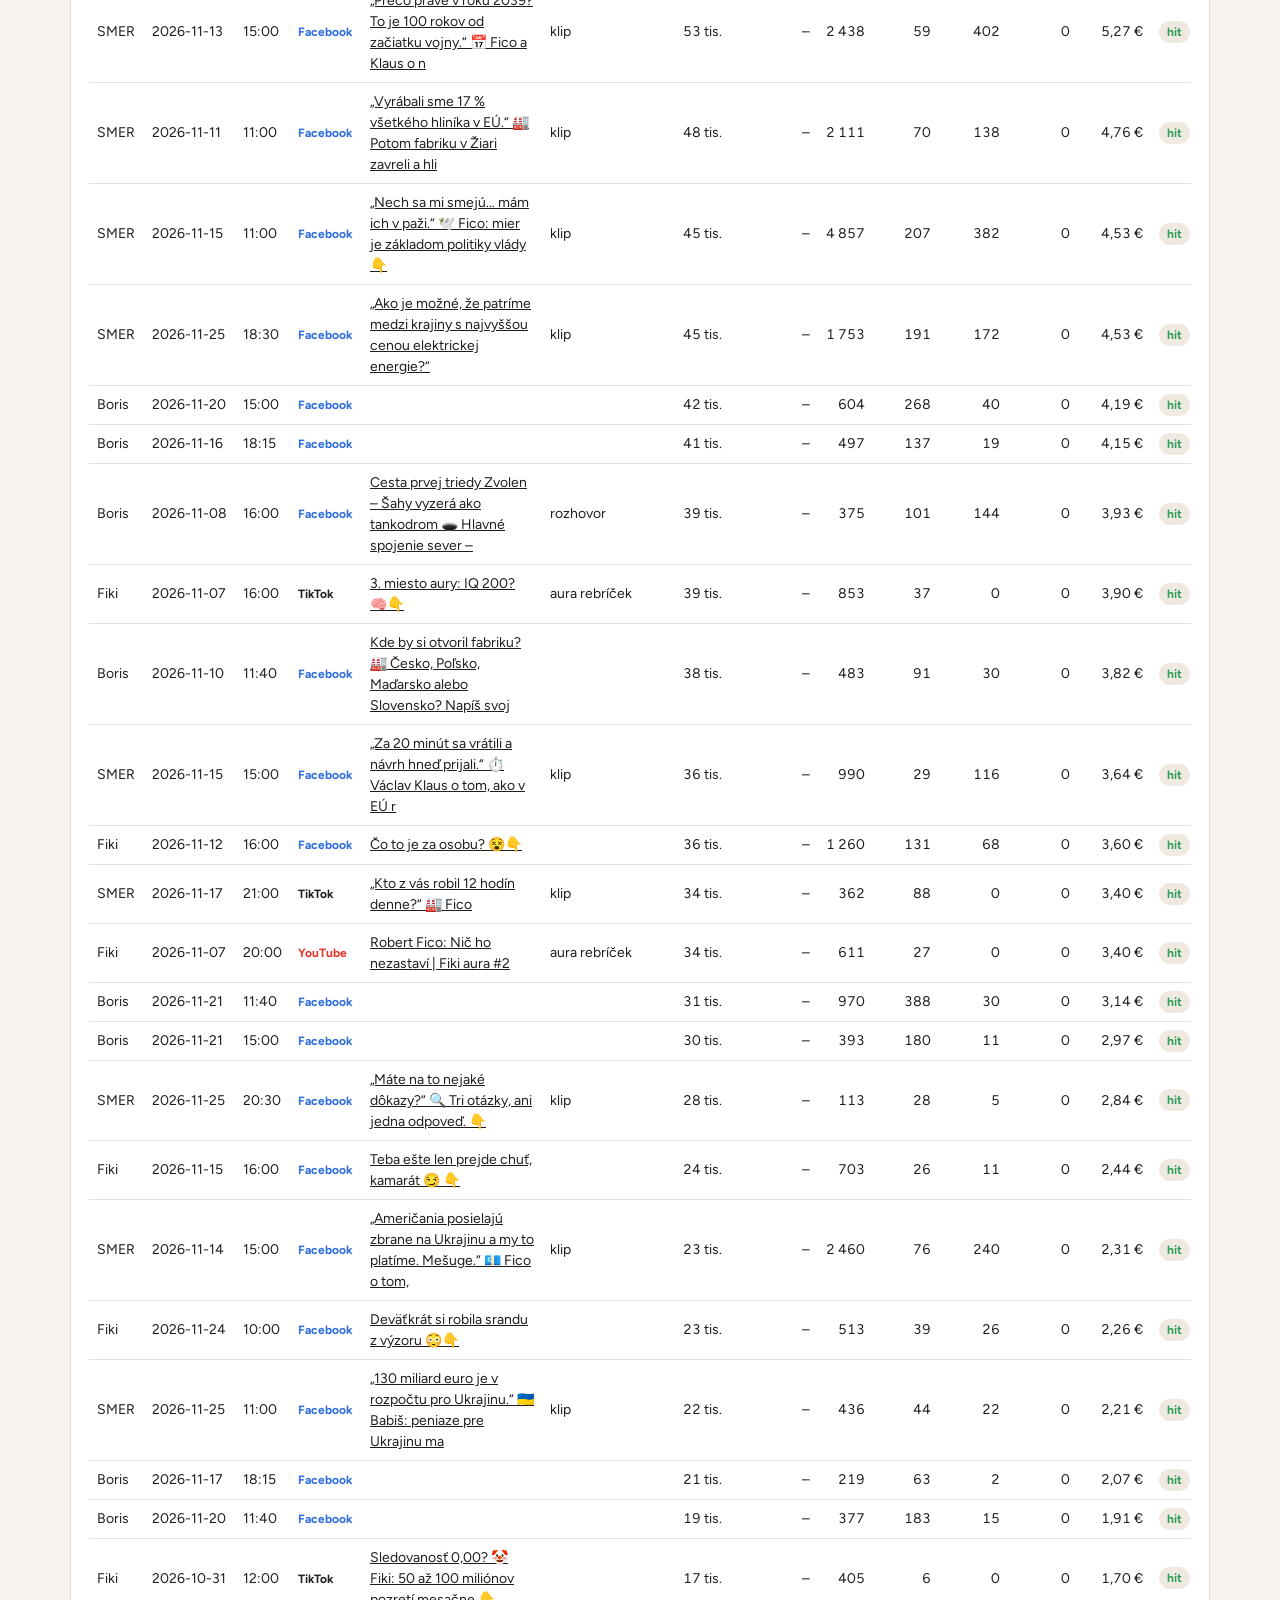
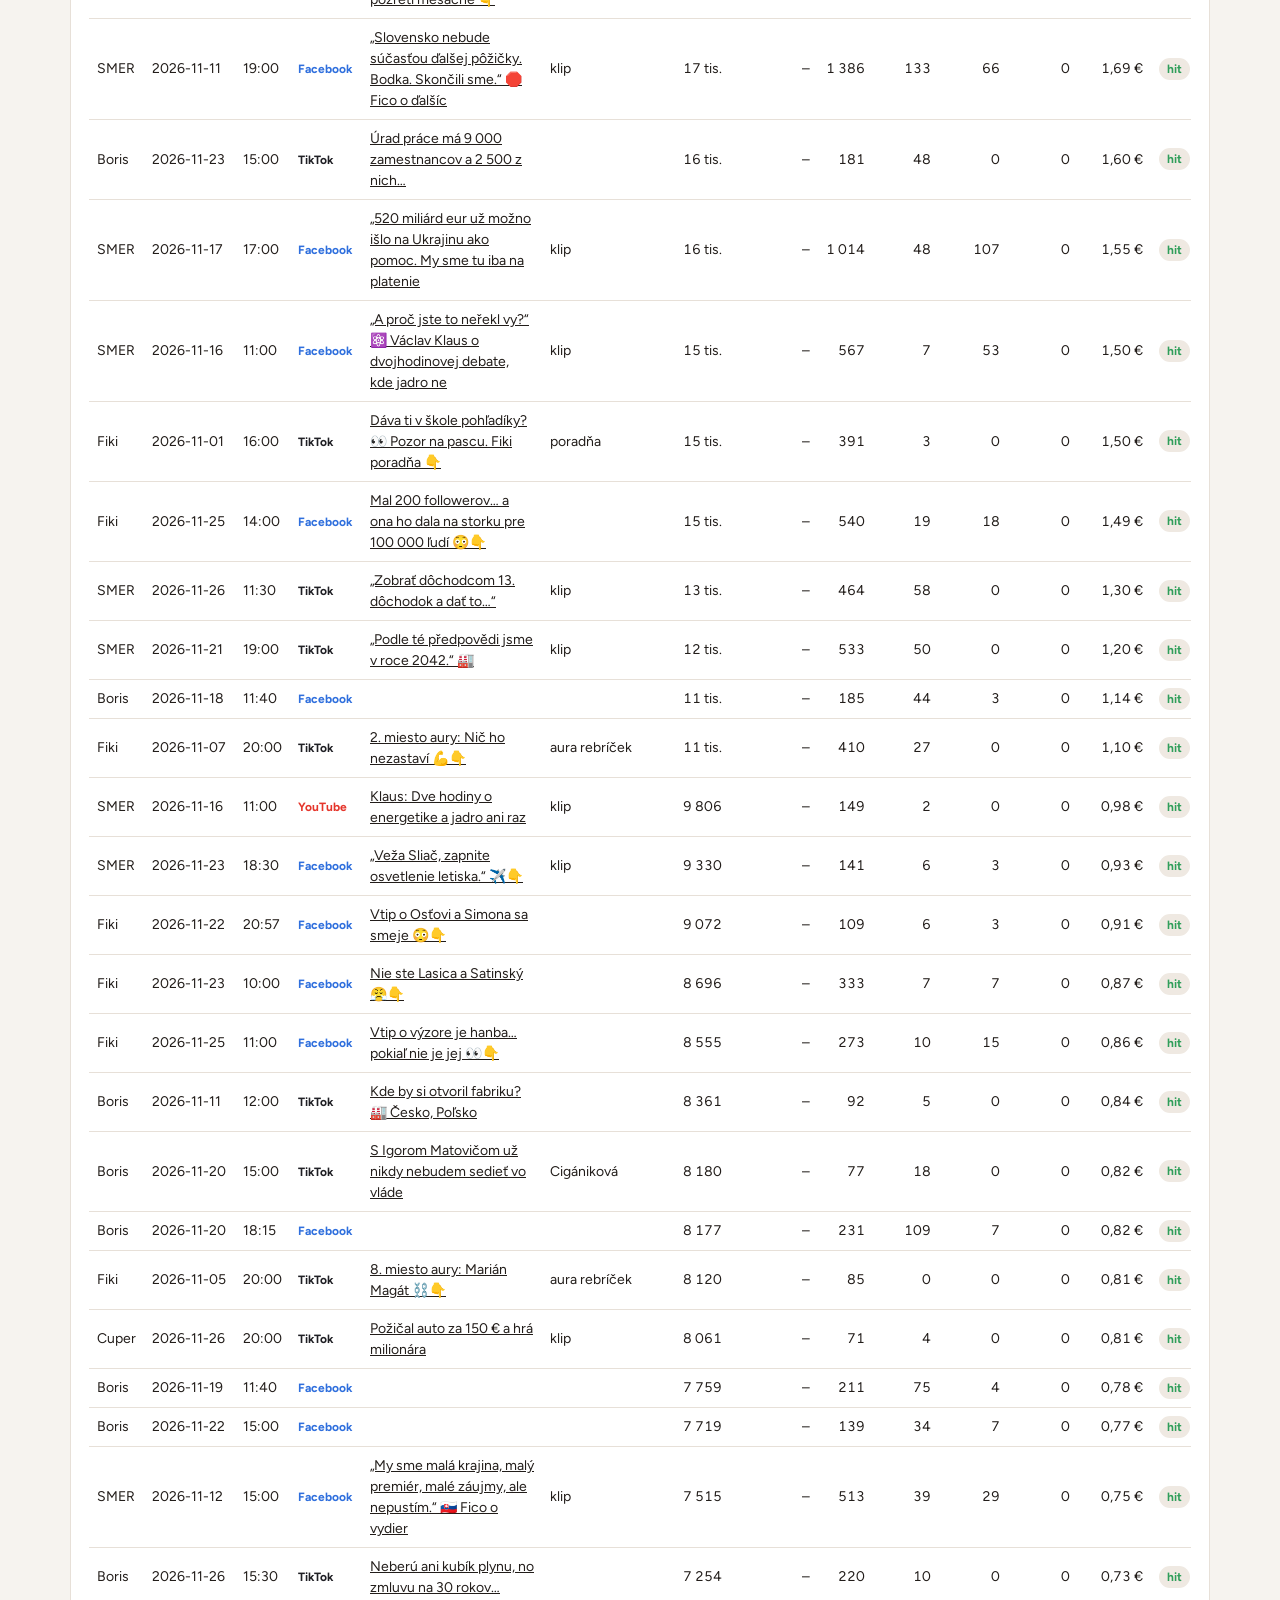
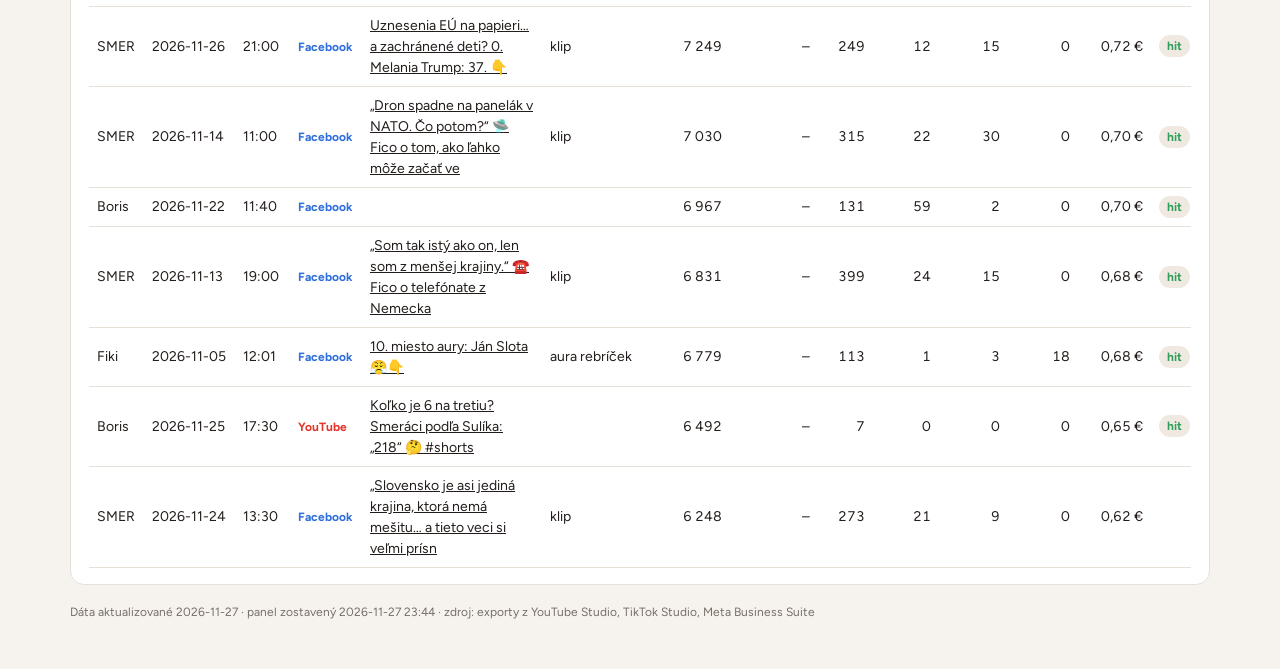
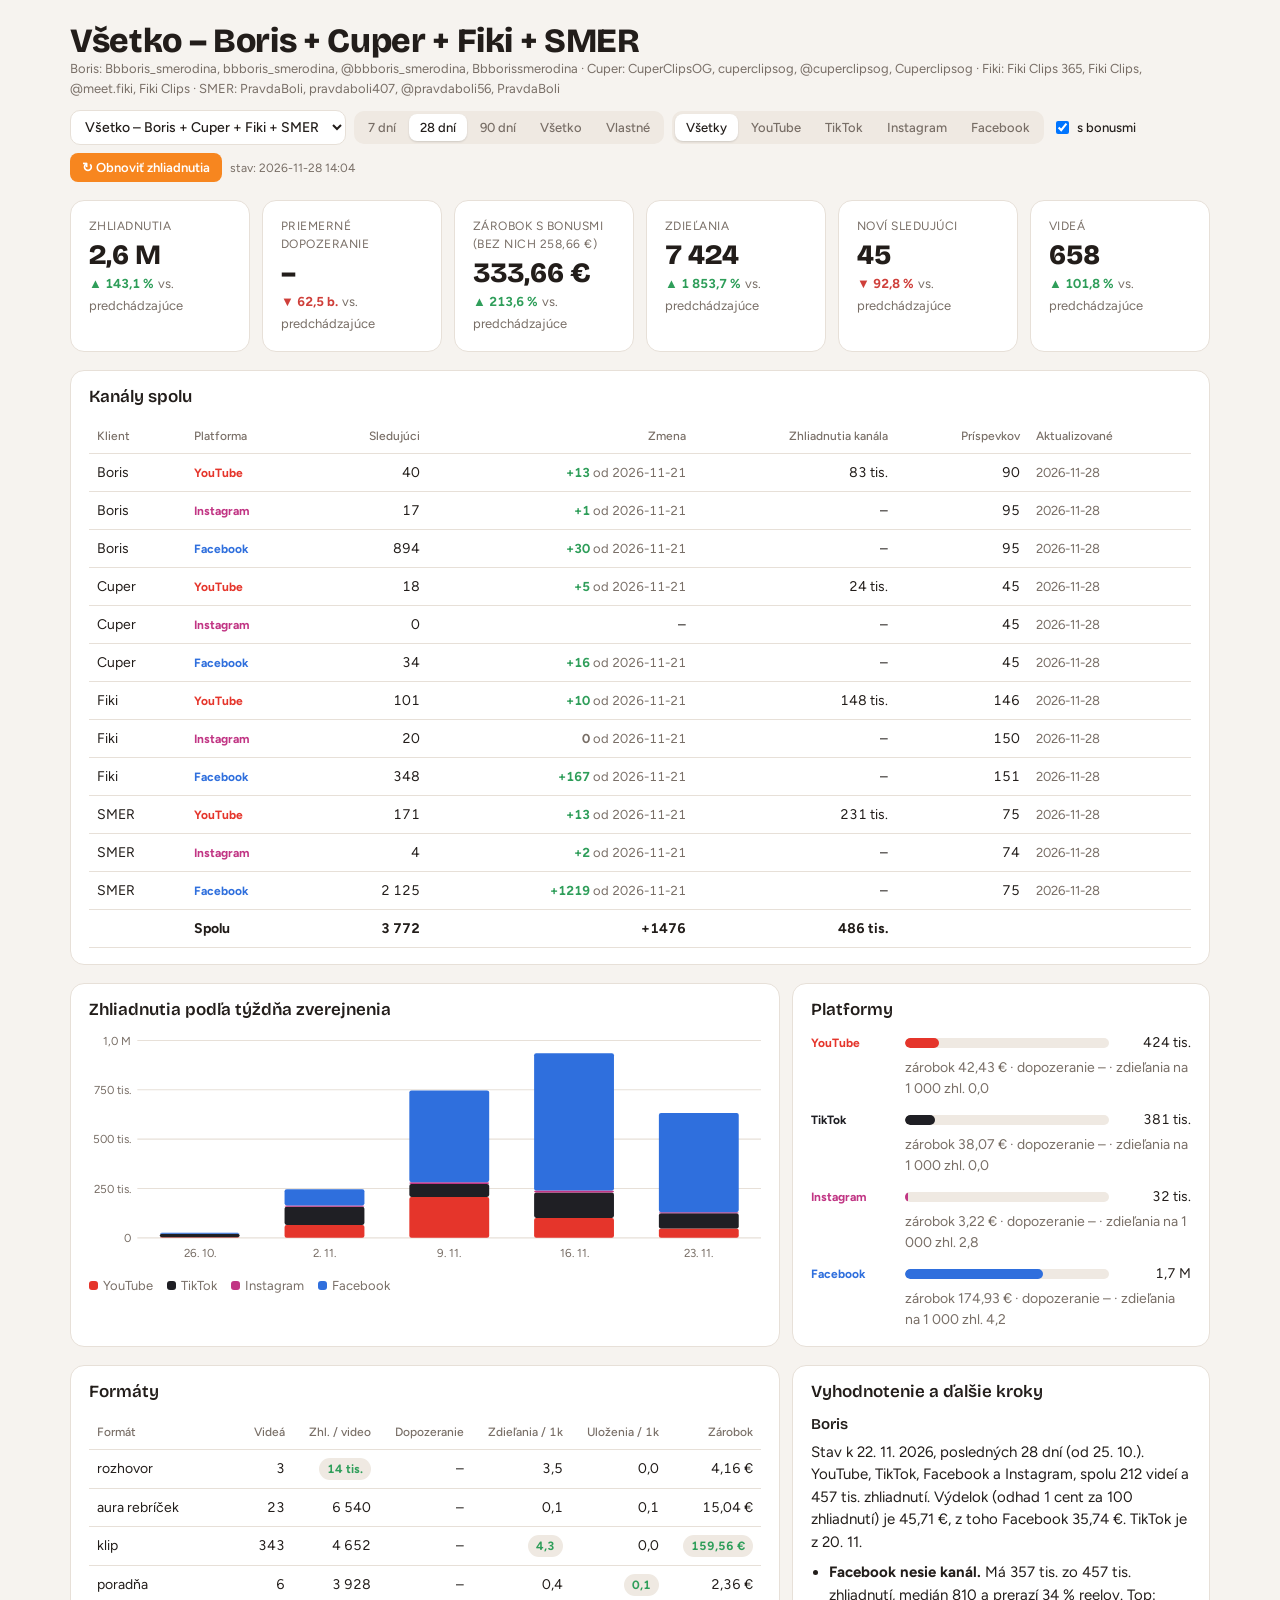
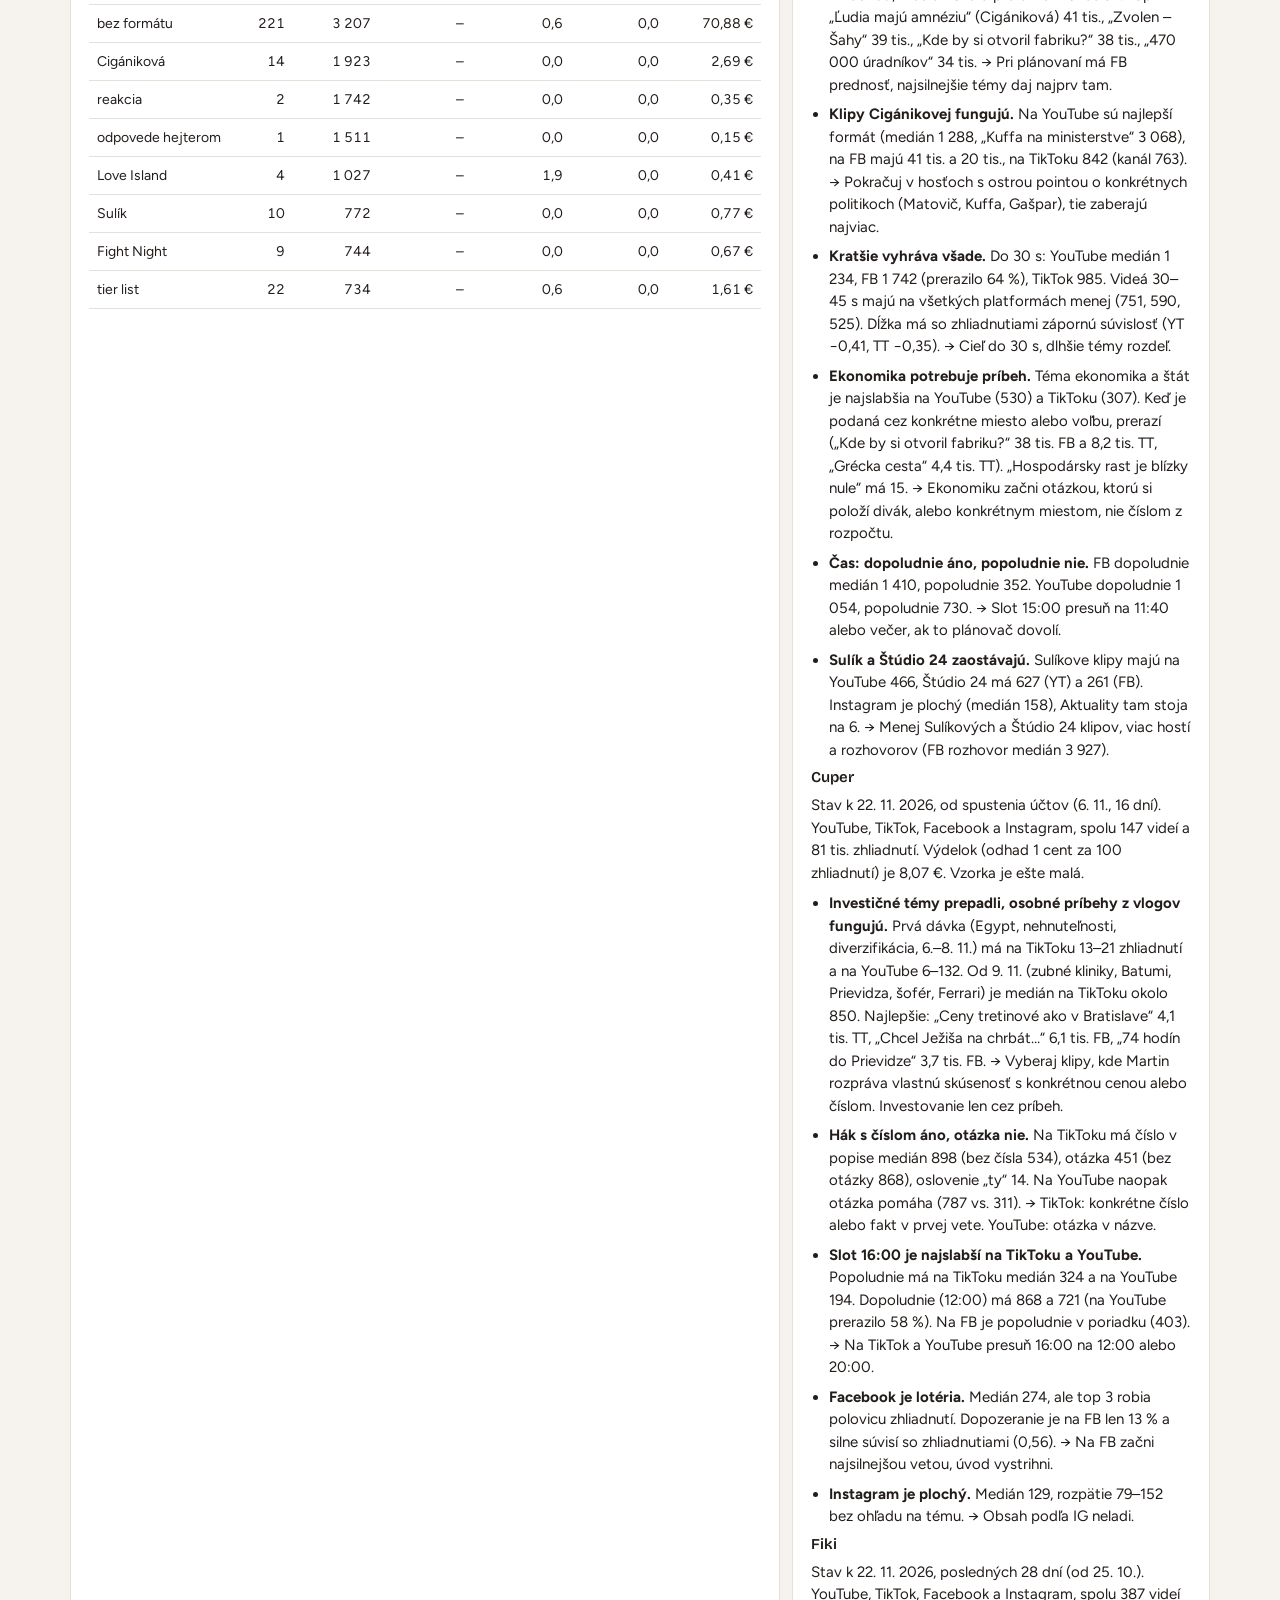
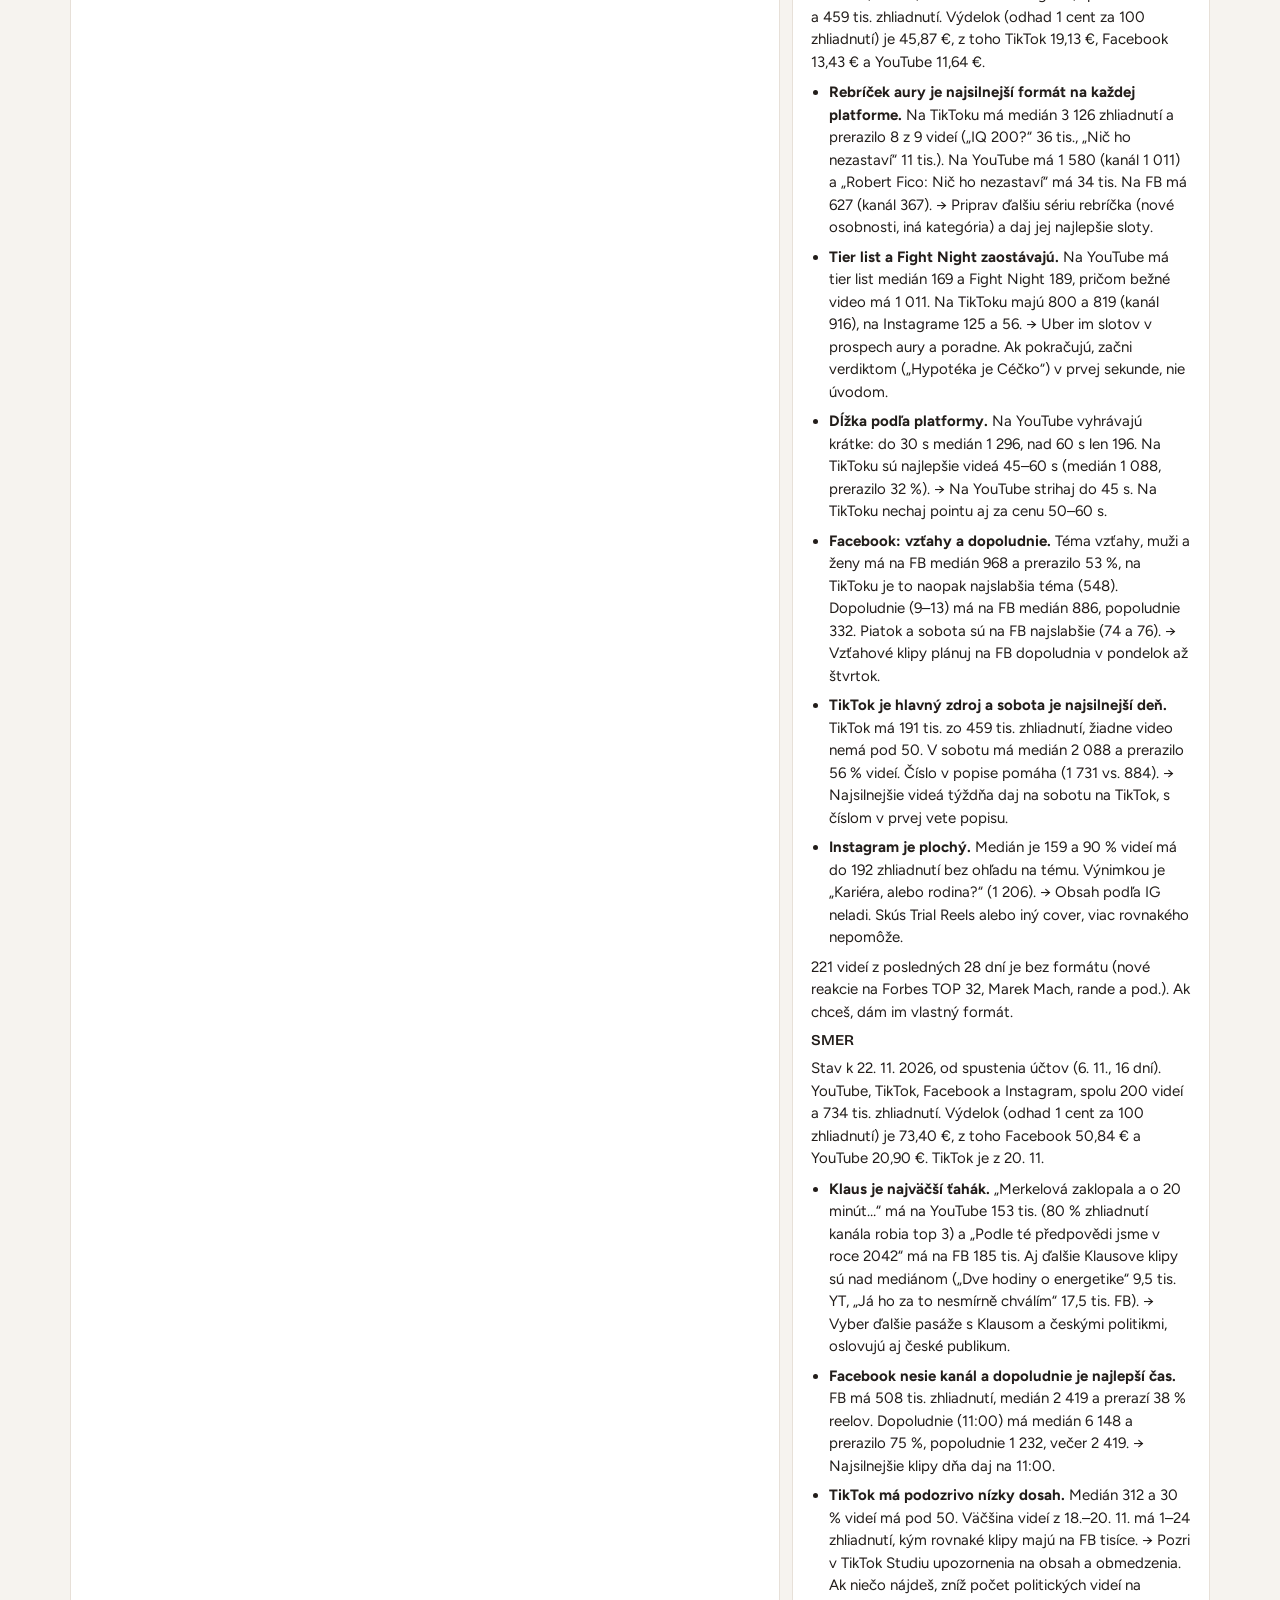
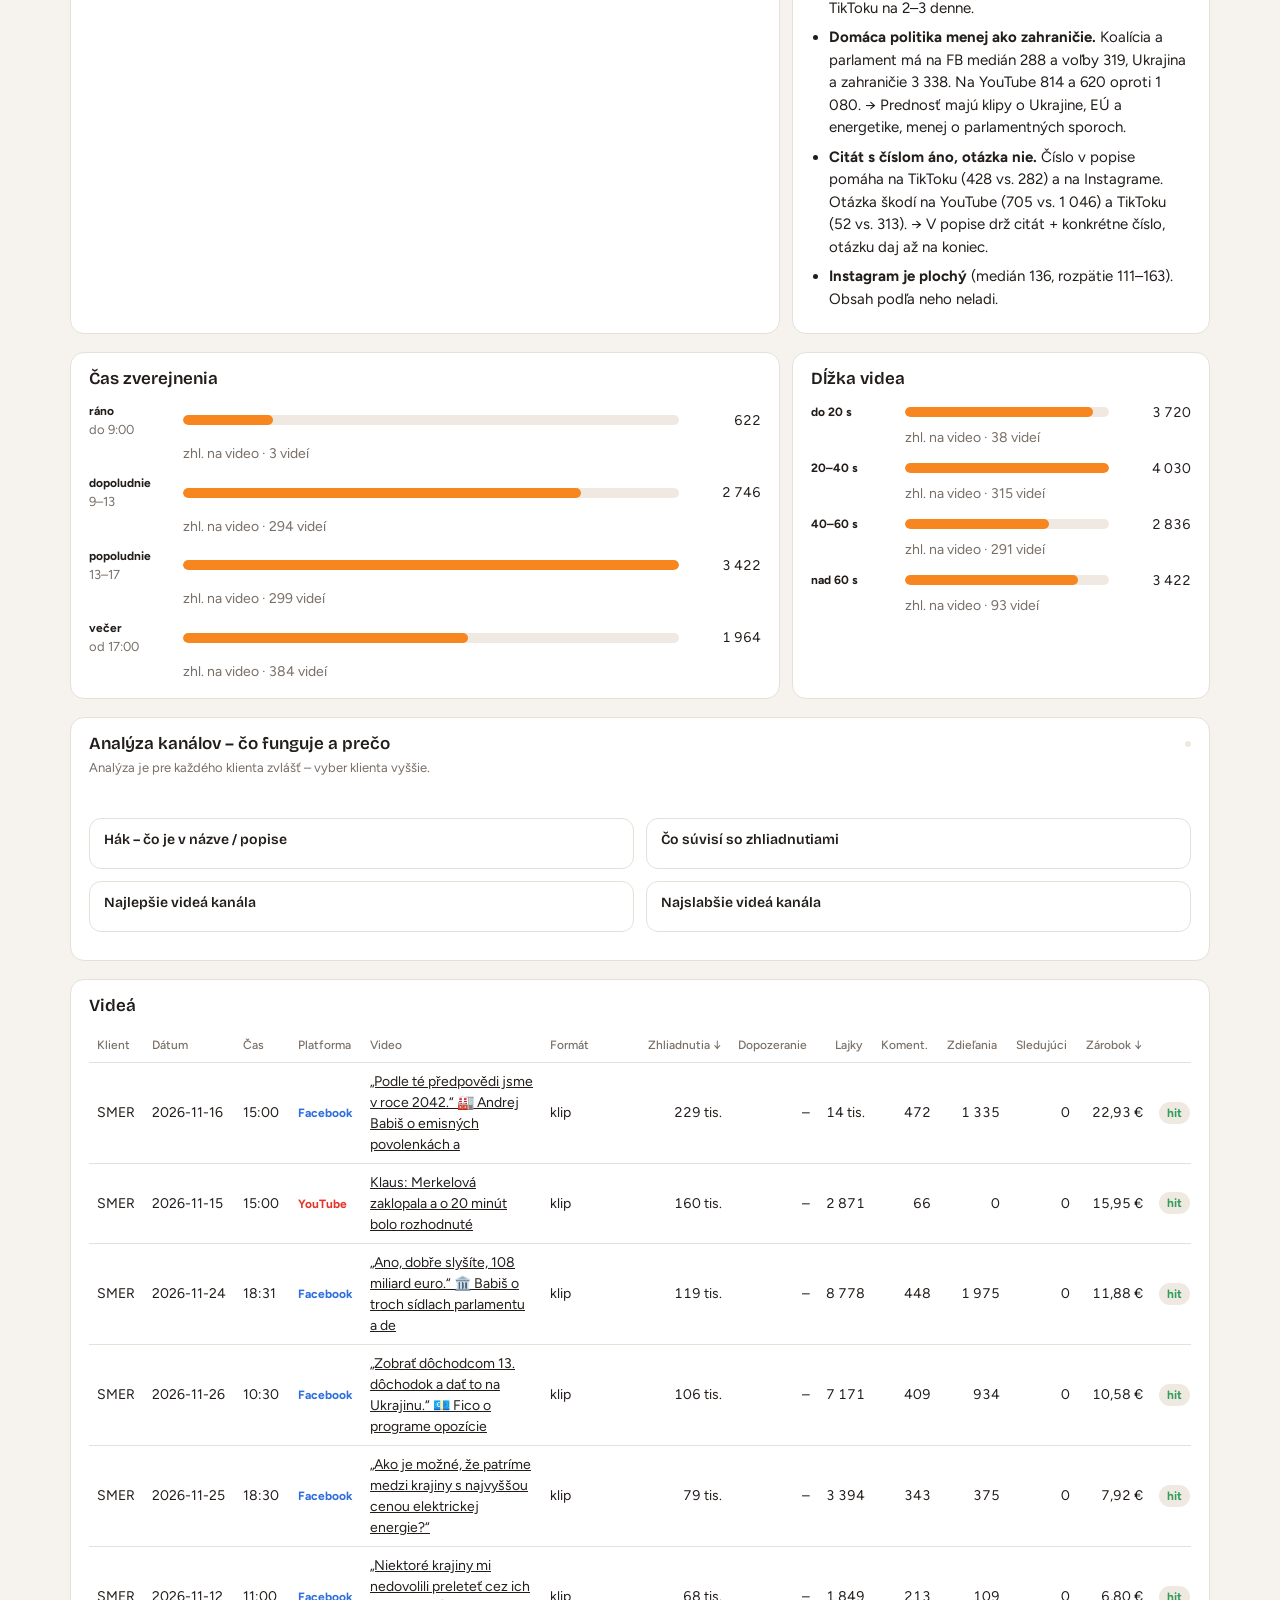
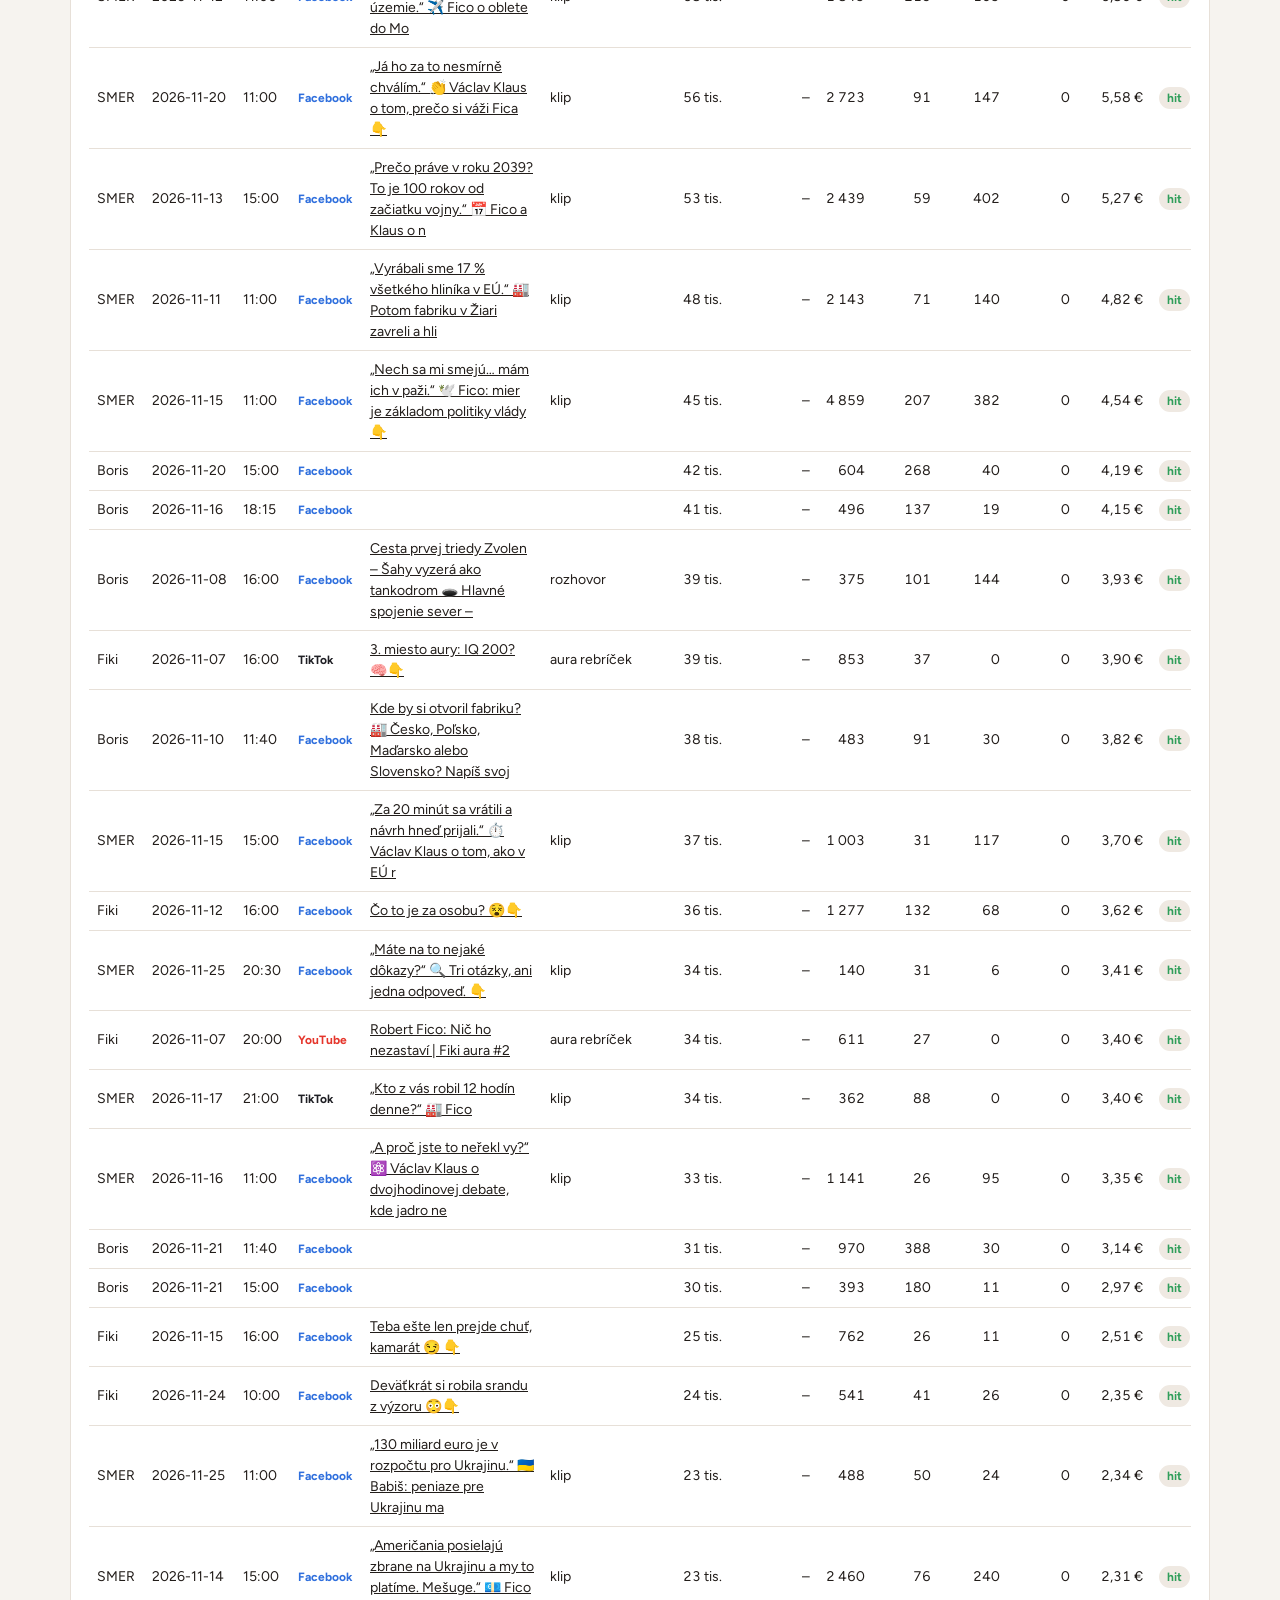
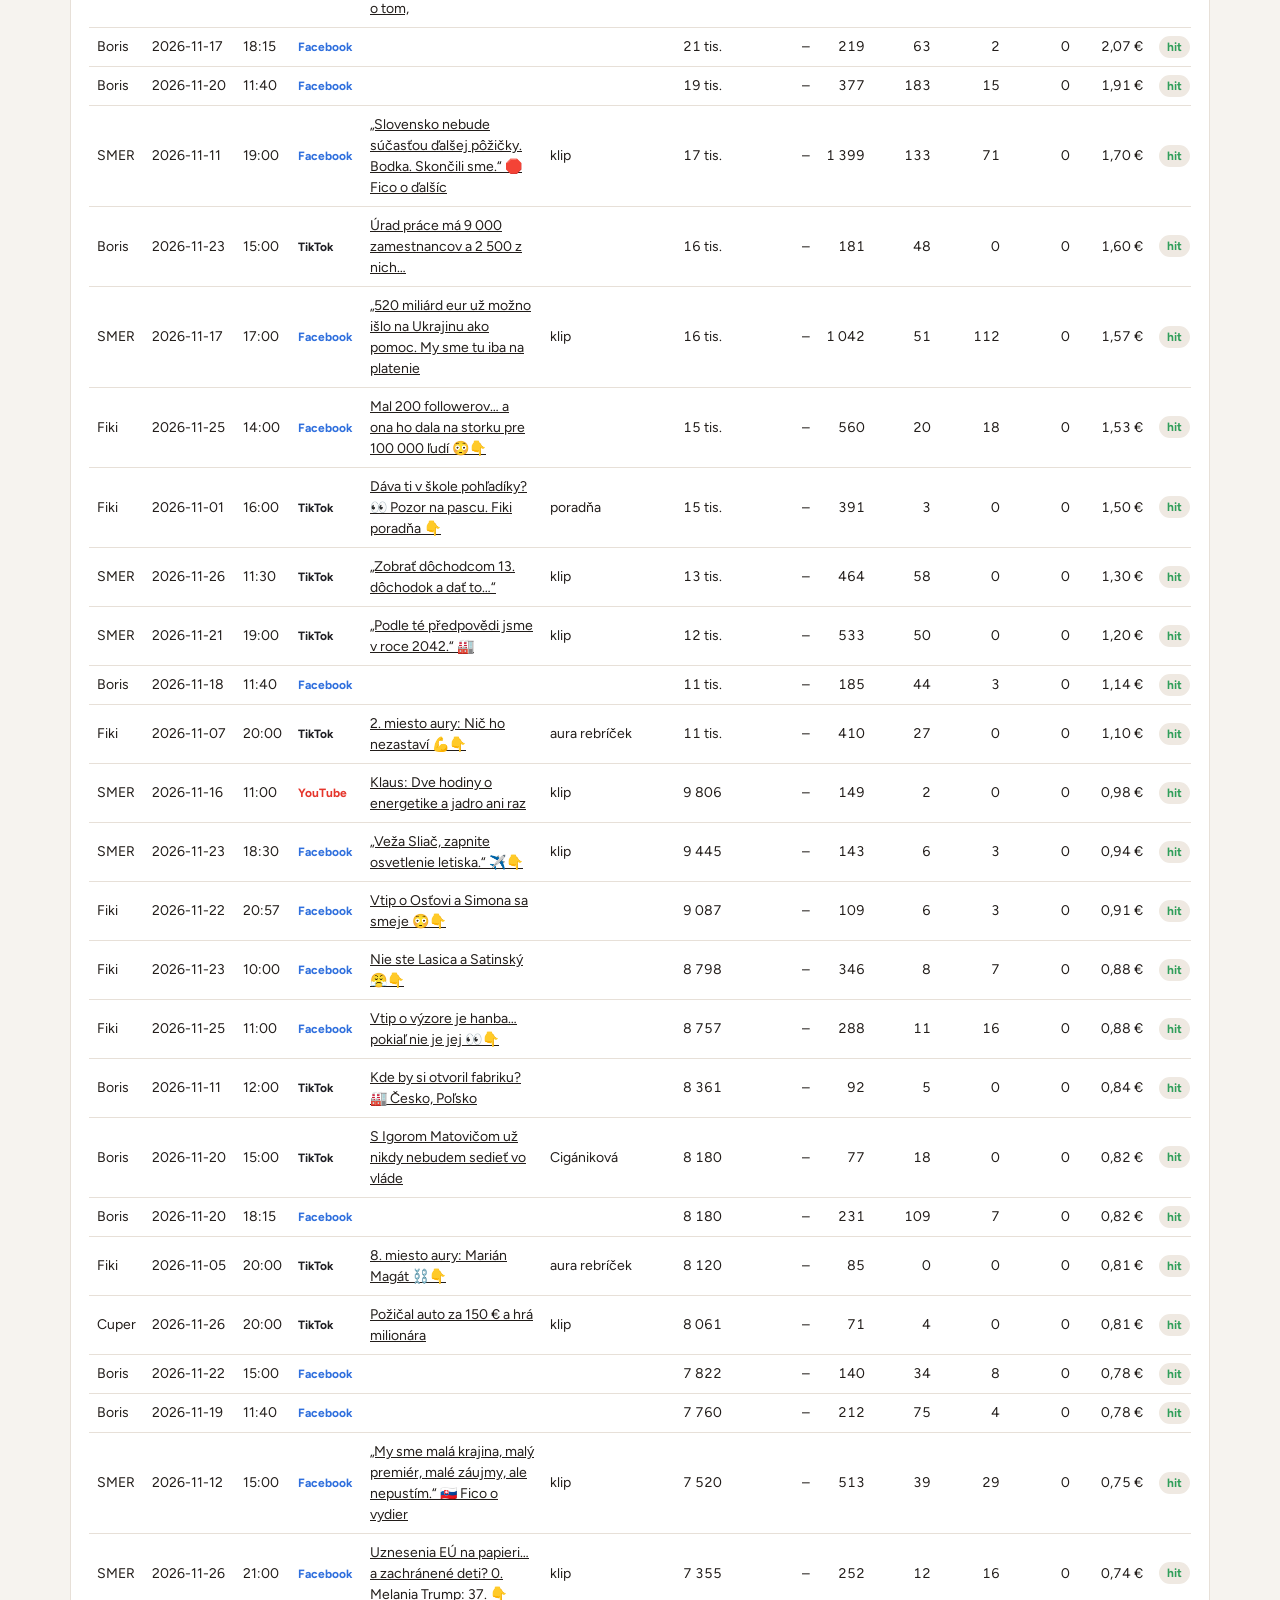
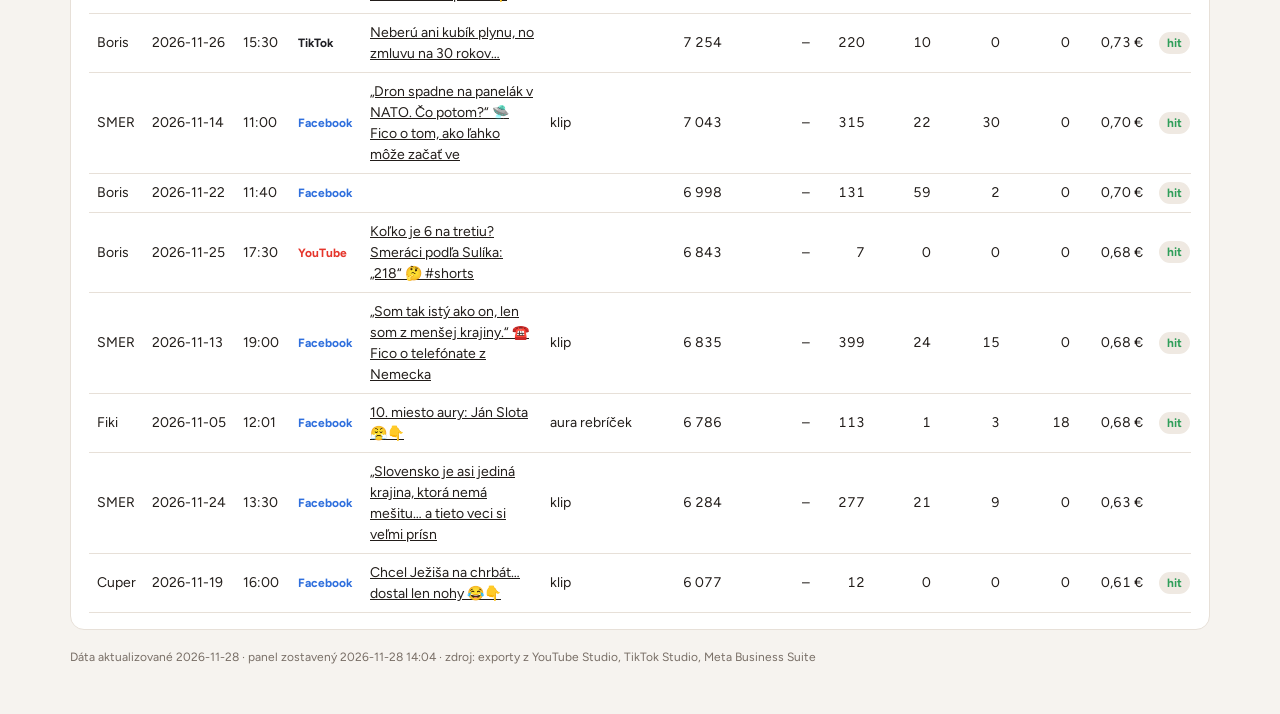
